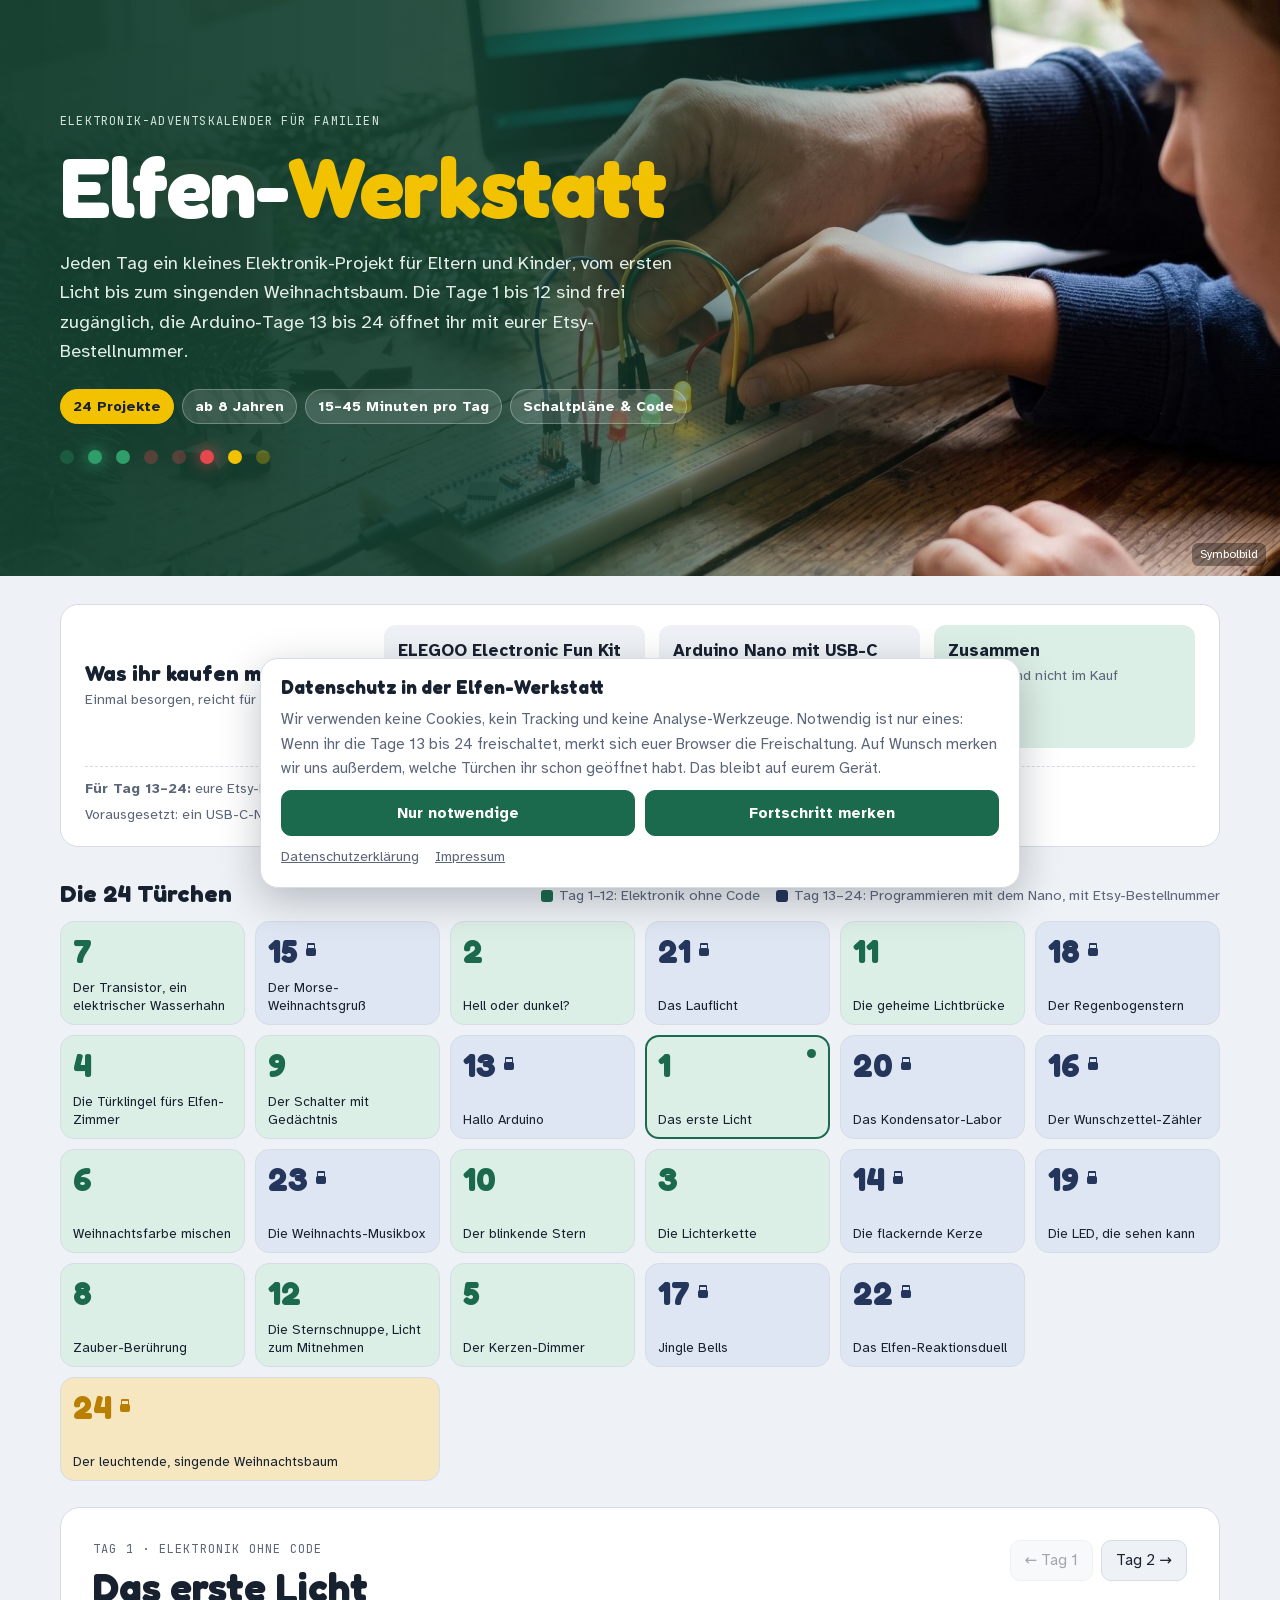
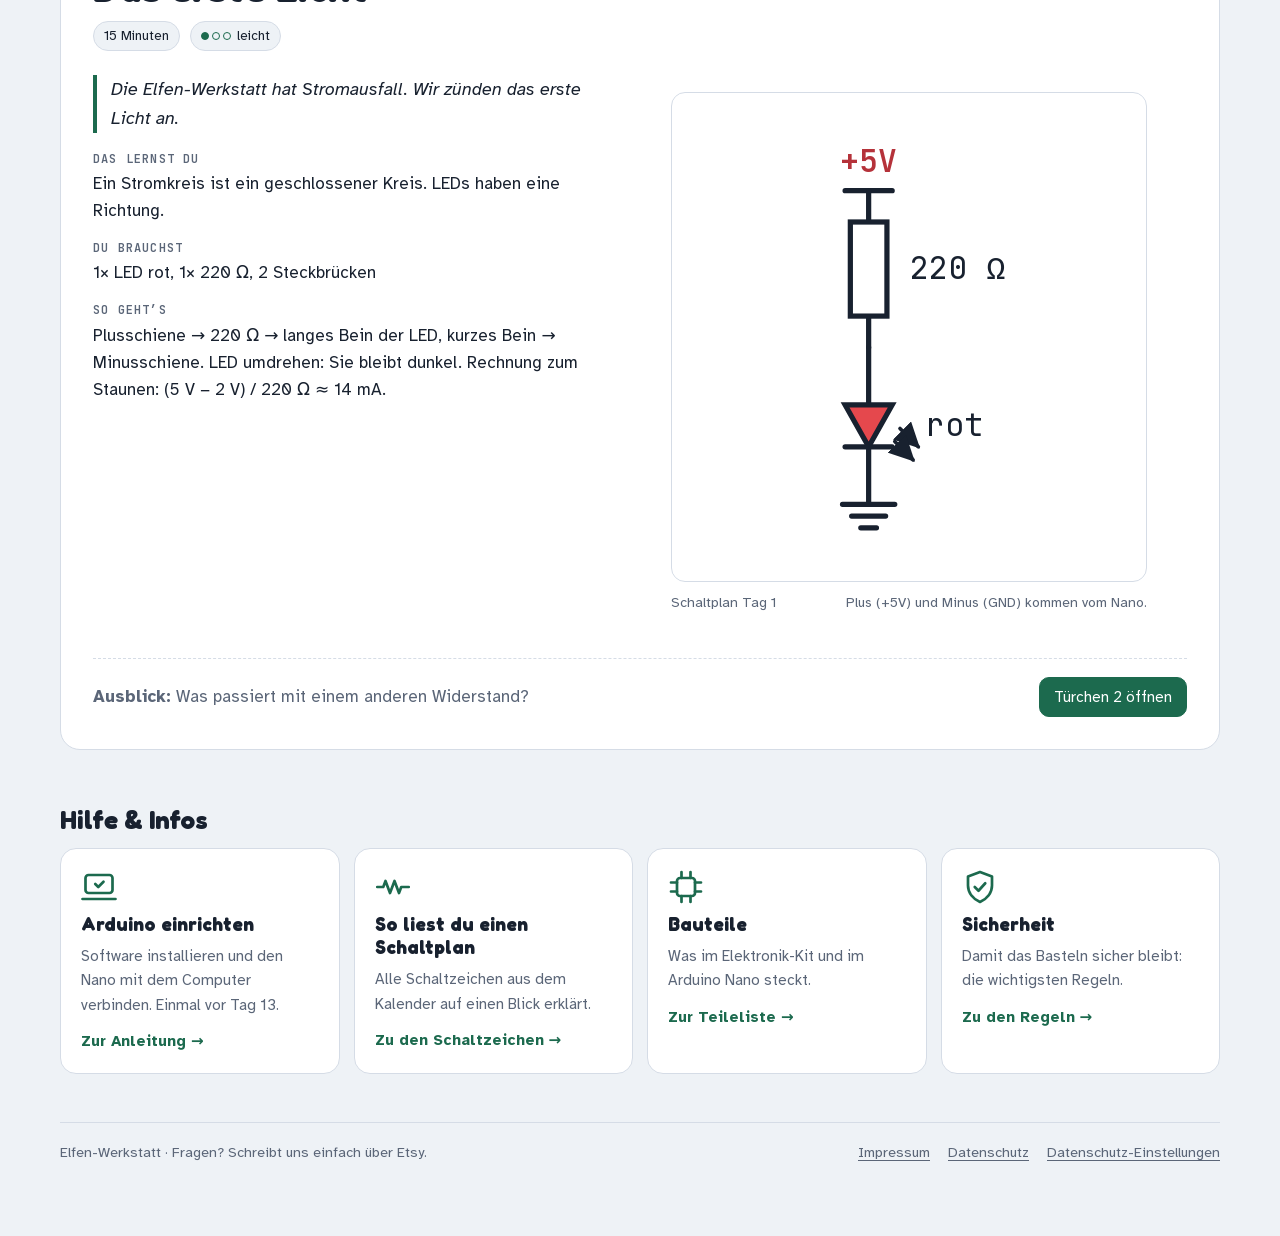
==== index.html @ 4485e8d1 "DSGVO: Impressum, Datenschutzerklärung, Einwilligungshinweis, lokale Schriften Schriften werden selb" ====
<!doctype html>
<html lang="de">
<head>
<meta charset="utf-8">
<meta name="viewport" content="width=device-width, initial-scale=1, viewport-fit=cover">
<meta name="description" content="Elektronik-Adventskalender für Familien: 24 Tagesprojekte mit Schaltplan, Anleitung und Arduino-Code. Tag 1–12 frei, Tag 13–24 mit Freischalt-Code.">
<meta property="og:title" content="Elfen-Werkstatt">
<meta property="og:url" content="https://elfen-werkstatt.vercel.app">
<meta property="og:image" content="https://elfen-werkstatt.vercel.app/hero.jpg">
<link rel="preload" as="image" href="hero.jpg" fetchpriority="high">
<link rel="icon" href="favicon.svg" type="image/svg+xml">
</head>
<body>
<title>Elfen-Werkstatt</title>
<style>
@font-face {
  font-family: 'Atkinson Hyperlegible';
  font-style: italic;
  font-weight: 400;
  font-display: swap;
  src: url(fonts/AtkinsonHyperlegible-400i-latin-ext.woff2) format('woff2');
  unicode-range: U+0100-02BA, U+02BD-02C5, U+02C7-02CC, U+02CE-02D7, U+02DD-02FF, U+0304, U+0308, U+0329, U+1D00-1DBF, U+1E00-1E9F, U+1EF2-1EFF, U+2020, U+20A0-20AB, U+20AD-20C4, U+2113, U+2C60-2C7F, U+A720-A7FF;
}
@font-face {
  font-family: 'Atkinson Hyperlegible';
  font-style: italic;
  font-weight: 400;
  font-display: swap;
  src: url(fonts/AtkinsonHyperlegible-400i-latin.woff2) format('woff2');
  unicode-range: U+0000-00FF, U+0131, U+0152-0153, U+02BB-02BC, U+02C6, U+02DA, U+02DC, U+0304, U+0308, U+0329, U+2000-206F, U+20AC, U+2122, U+2191, U+2193, U+2212, U+2215, U+FEFF, U+FFFD;
}
@font-face {
  font-family: 'Atkinson Hyperlegible';
  font-style: normal;
  font-weight: 400;
  font-display: swap;
  src: url(fonts/AtkinsonHyperlegible-400-latin-ext.woff2) format('woff2');
  unicode-range: U+0100-02BA, U+02BD-02C5, U+02C7-02CC, U+02CE-02D7, U+02DD-02FF, U+0304, U+0308, U+0329, U+1D00-1DBF, U+1E00-1E9F, U+1EF2-1EFF, U+2020, U+20A0-20AB, U+20AD-20C4, U+2113, U+2C60-2C7F, U+A720-A7FF;
}
@font-face {
  font-family: 'Atkinson Hyperlegible';
  font-style: normal;
  font-weight: 400;
  font-display: swap;
  src: url(fonts/AtkinsonHyperlegible-400-latin.woff2) format('woff2');
  unicode-range: U+0000-00FF, U+0131, U+0152-0153, U+02BB-02BC, U+02C6, U+02DA, U+02DC, U+0304, U+0308, U+0329, U+2000-206F, U+20AC, U+2122, U+2191, U+2193, U+2212, U+2215, U+FEFF, U+FFFD;
}
@font-face {
  font-family: 'Atkinson Hyperlegible';
  font-style: normal;
  font-weight: 700;
  font-display: swap;
  src: url(fonts/AtkinsonHyperlegible-700-latin-ext.woff2) format('woff2');
  unicode-range: U+0100-02BA, U+02BD-02C5, U+02C7-02CC, U+02CE-02D7, U+02DD-02FF, U+0304, U+0308, U+0329, U+1D00-1DBF, U+1E00-1E9F, U+1EF2-1EFF, U+2020, U+20A0-20AB, U+20AD-20C4, U+2113, U+2C60-2C7F, U+A720-A7FF;
}
@font-face {
  font-family: 'Atkinson Hyperlegible';
  font-style: normal;
  font-weight: 700;
  font-display: swap;
  src: url(fonts/AtkinsonHyperlegible-700-latin.woff2) format('woff2');
  unicode-range: U+0000-00FF, U+0131, U+0152-0153, U+02BB-02BC, U+02C6, U+02DA, U+02DC, U+0304, U+0308, U+0329, U+2000-206F, U+20AC, U+2122, U+2191, U+2193, U+2212, U+2215, U+FEFF, U+FFFD;
}
@font-face {
  font-family: 'Fredoka';
  font-style: normal;
  font-weight: 500;
  font-stretch: 100%;
  font-display: swap;
  src: url(fonts/Fredoka-500-latin-ext.woff2) format('woff2');
  unicode-range: U+0100-02BA, U+02BD-02C5, U+02C7-02CC, U+02CE-02D7, U+02DD-02FF, U+0304, U+0308, U+0329, U+1D00-1DBF, U+1E00-1E9F, U+1EF2-1EFF, U+2020, U+20A0-20AB, U+20AD-20C4, U+2113, U+2C60-2C7F, U+A720-A7FF;
}
@font-face {
  font-family: 'Fredoka';
  font-style: normal;
  font-weight: 500;
  font-stretch: 100%;
  font-display: swap;
  src: url(fonts/Fredoka-500-latin.woff2) format('woff2');
  unicode-range: U+0000-00FF, U+0131, U+0152-0153, U+02BB-02BC, U+02C6, U+02DA, U+02DC, U+0304, U+0308, U+0329, U+2000-206F, U+20AC, U+2122, U+2191, U+2193, U+2212, U+2215, U+FEFF, U+FFFD;
}
@font-face {
  font-family: 'Fredoka';
  font-style: normal;
  font-weight: 600;
  font-stretch: 100%;
  font-display: swap;
  src: url(fonts/Fredoka-600-latin-ext.woff2) format('woff2');
  unicode-range: U+0100-02BA, U+02BD-02C5, U+02C7-02CC, U+02CE-02D7, U+02DD-02FF, U+0304, U+0308, U+0329, U+1D00-1DBF, U+1E00-1E9F, U+1EF2-1EFF, U+2020, U+20A0-20AB, U+20AD-20C4, U+2113, U+2C60-2C7F, U+A720-A7FF;
}
@font-face {
  font-family: 'Fredoka';
  font-style: normal;
  font-weight: 600;
  font-stretch: 100%;
  font-display: swap;
  src: url(fonts/Fredoka-600-latin.woff2) format('woff2');
  unicode-range: U+0000-00FF, U+0131, U+0152-0153, U+02BB-02BC, U+02C6, U+02DA, U+02DC, U+0304, U+0308, U+0329, U+2000-206F, U+20AC, U+2122, U+2191, U+2193, U+2212, U+2215, U+FEFF, U+FFFD;
}
@font-face {
  font-family: 'Fredoka';
  font-style: normal;
  font-weight: 700;
  font-stretch: 100%;
  font-display: swap;
  src: url(fonts/Fredoka-700-latin-ext.woff2) format('woff2');
  unicode-range: U+0100-02BA, U+02BD-02C5, U+02C7-02CC, U+02CE-02D7, U+02DD-02FF, U+0304, U+0308, U+0329, U+1D00-1DBF, U+1E00-1E9F, U+1EF2-1EFF, U+2020, U+20A0-20AB, U+20AD-20C4, U+2113, U+2C60-2C7F, U+A720-A7FF;
}
@font-face {
  font-family: 'Fredoka';
  font-style: normal;
  font-weight: 700;
  font-stretch: 100%;
  font-display: swap;
  src: url(fonts/Fredoka-700-latin.woff2) format('woff2');
  unicode-range: U+0000-00FF, U+0131, U+0152-0153, U+02BB-02BC, U+02C6, U+02DA, U+02DC, U+0304, U+0308, U+0329, U+2000-206F, U+20AC, U+2122, U+2191, U+2193, U+2212, U+2215, U+FEFF, U+FFFD;
}
@font-face {
  font-family: 'JetBrains Mono';
  font-style: normal;
  font-weight: 400;
  font-display: swap;
  src: url(fonts/JetBrainsMono-400-latin-ext.woff2) format('woff2');
  unicode-range: U+0100-02BA, U+02BD-02C5, U+02C7-02CC, U+02CE-02D7, U+02DD-02FF, U+0304, U+0308, U+0329, U+1D00-1DBF, U+1E00-1E9F, U+1EF2-1EFF, U+2020, U+20A0-20AB, U+20AD-20C4, U+2113, U+2C60-2C7F, U+A720-A7FF;
}
@font-face {
  font-family: 'JetBrains Mono';
  font-style: normal;
  font-weight: 400;
  font-display: swap;
  src: url(fonts/JetBrainsMono-400-latin.woff2) format('woff2');
  unicode-range: U+0000-00FF, U+0131, U+0152-0153, U+02BB-02BC, U+02C6, U+02DA, U+02DC, U+0304, U+0308, U+0329, U+2000-206F, U+20AC, U+2122, U+2191, U+2193, U+2212, U+2215, U+FEFF, U+FFFD;
}
@font-face {
  font-family: 'JetBrains Mono';
  font-style: normal;
  font-weight: 600;
  font-display: swap;
  src: url(fonts/JetBrainsMono-600-latin-ext.woff2) format('woff2');
  unicode-range: U+0100-02BA, U+02BD-02C5, U+02C7-02CC, U+02CE-02D7, U+02DD-02FF, U+0304, U+0308, U+0329, U+1D00-1DBF, U+1E00-1E9F, U+1EF2-1EFF, U+2020, U+20A0-20AB, U+20AD-20C4, U+2113, U+2C60-2C7F, U+A720-A7FF;
}
@font-face {
  font-family: 'JetBrains Mono';
  font-style: normal;
  font-weight: 600;
  font-display: swap;
  src: url(fonts/JetBrainsMono-600-latin.woff2) format('woff2');
  unicode-range: U+0000-00FF, U+0131, U+0152-0153, U+02BB-02BC, U+02C6, U+02DA, U+02DC, U+0304, U+0308, U+0329, U+2000-206F, U+20AC, U+2122, U+2191, U+2193, U+2212, U+2215, U+FEFF, U+FFFD;
}

/* Layout: Ein Adventskalender als Werkbank. Oben 24 Türchen, darunter öffnet sich die Tageskarte mit Schaltplan. */
:root {
  --bg: #eef2f6;
  --surface: #ffffff;
  --ink: #18212f;
  --muted: #5b6678;
  --line: #d5dce6;
  --pine: #1c6a4e;
  --pine-soft: #dcefe6;
  --night: #24365c;
  --night-soft: #dfe6f3;
  --berry: #b5323a;
  --gold: #b97f00;
  --gold-soft: #f6e7c1;
  --sch-bg: #ffffff;
  --led-red: #e5484d;
  --led-green: #2f9e6a;
  --led-yellow: #f2c200;
  --led-blue: #3e63dd;
  --led-white: #f2f4f7;
  --code-bg: #17213a;
  --code-ink: #e8edf6;
  --code-comment: #8fa3c4;
  --code-try: #ffd66b;
  --f-display: "Fredoka", "Avenir Next Rounded", "Arial Rounded MT Bold", system-ui, sans-serif;
  --f-body: "Atkinson Hyperlegible", "Segoe UI", system-ui, sans-serif;
  --f-mono: "JetBrains Mono", ui-monospace, "SF Mono", Menlo, monospace;
}
@media (prefers-color-scheme: dark) {
  :root:not([data-theme="light"]) {
    --bg: #0c1320; --surface: #141f31; --ink: #e5eaf2; --muted: #95a2b7; --line: #263449;
    --pine: #56c495; --pine-soft: #17352b; --night: #9db4e8; --night-soft: #1a2741;
    --berry: #ff7a7f; --gold: #f2c14e; --gold-soft: #3a2f12; --sch-bg: #141f31;
    --led-white: #dfe5ee; --code-bg: #0a1018; --code-ink: #e8edf6; --code-comment: #8496b4; --code-try: #ffd66b; color-scheme: dark;
  }
}
:root[data-theme="dark"] {
  --bg: #0c1320; --surface: #141f31; --ink: #e5eaf2; --muted: #95a2b7; --line: #263449;
  --pine: #56c495; --pine-soft: #17352b; --night: #9db4e8; --night-soft: #1a2741;
  --berry: #ff7a7f; --gold: #f2c14e; --gold-soft: #3a2f12; --sch-bg: #141f31;
  --led-white: #dfe5ee; --code-bg: #0a1018; --code-ink: #e8edf6; --code-comment: #8496b4; --code-try: #ffd66b; color-scheme: dark;
}

* { box-sizing: border-box; }
[hidden] { display: none !important; }
html, body { margin: 0; }
body {
  background: var(--bg); color: var(--ink); font-family: var(--f-body); font-size: 1.0625rem; line-height: 1.6;
  padding-block: 0 72px; -webkit-font-smoothing: antialiased;
}
.wrap { max-width: calc(1160px + 2 * clamp(16px, 4vw, 44px)); margin-inline: auto; padding-inline: clamp(16px, 4vw, 44px); }
h1, h2, h3 { font-family: var(--f-display); margin: 0; text-wrap: balance; line-height: 1.1; }
p { margin: 0; }
a { color: var(--night); }
code, .mono { font-family: var(--f-mono); font-size: 0.9em; }
code { background: var(--bg); padding: 1px 5px; border-radius: 4px; }
:focus-visible { outline: 3px solid var(--gold); outline-offset: 3px; }
.eyebrow { font-family: var(--f-mono); font-size: 0.75rem; letter-spacing: 0.1em; text-transform: uppercase; color: var(--muted); }

/* Kopf: Foto über die volle Breite, Text links auf grünem Verlauf */
.hero { position: relative; min-height: clamp(460px, 64vh, 640px); display: flex; align-items: center; overflow: hidden; background: #143f30; color: #fff; }
.hero-img { position: absolute; inset: 0; width: 100%; height: 100%; object-fit: cover; object-position: 70% 50%; }
.hero::before { content: ""; position: absolute; inset: 0; z-index: 1;
  background: linear-gradient(90deg, rgba(20,63,48,0.97) 0%, rgba(20,63,48,0.9) 38%, rgba(20,63,48,0.35) 62%, rgba(20,63,48,0) 80%); }
.hero .wrap { position: relative; z-index: 2; width: 100%; padding-block: 56px; }
.hero-text { max-width: 720px; }
.hero .eyebrow { color: #cfe3da; }
.hero h1 { font-size: clamp(2.8rem, 7vw, 5.2rem); font-weight: 700; letter-spacing: -0.01em; margin-top: 10px; color: #fff; }
.hero h1 span { color: #f2c200; }
.lede { margin-top: 16px; color: #e3eee9; max-width: 52ch; font-size: 1.15rem; }
.hero-chips { display: flex; flex-wrap: wrap; gap: 8px; margin-top: 22px; }
.hero-chips span { font-size: 0.9rem; font-weight: 700; padding: 5px 12px; border-radius: 999px; background: rgba(255,255,255,0.14); border: 1px solid rgba(255,255,255,0.28); color: #fff; }
.hero-chips span.gold { background: #f2c200; border-color: #f2c200; color: #18212f; }
.chain { display: flex; gap: 14px; margin-top: 26px; align-items: center; }
.chain i { width: 14px; height: 14px; border-radius: 50%; background: var(--c); opacity: 0.3; box-shadow: 0 0 0 transparent; }
.chain i.on { opacity: 1; box-shadow: 0 0 16px var(--c); }
.hero-note { position: absolute; right: 14px; bottom: 10px; z-index: 2; font-size: 0.75rem; color: #fff; background: rgba(0,0,0,0.35); padding: 2px 8px; border-radius: 6px; }

/* Was ihr kaufen müsst: breite Box unter dem Hero */
.need { margin-block: 28px 34px; background: var(--surface); border: 1px solid var(--line); border-radius: 18px; padding: 20px 24px;
  display: grid; grid-template-columns: minmax(0, 1fr) minmax(0, 3fr); gap: 18px 28px; align-items: center; }
.need h2 { font-size: 1.35rem; }
.need h2 small { display: block; font-family: var(--f-body); font-size: 0.88rem; font-weight: 400; color: var(--muted); margin-top: 4px; }
.need ul { list-style: none; margin: 0; padding: 0; display: grid; grid-template-columns: repeat(3, minmax(0, 1fr)); gap: 14px; }
.need li { display: grid; gap: 2px; padding: 12px 14px; border-radius: 12px; background: var(--bg); }
.need li b { font-weight: 700; }
.need .price { font-family: var(--f-mono); white-space: nowrap; font-size: 1.05rem; color: var(--pine); font-weight: 600; }
.need li.sum { background: var(--pine-soft); }
.need small { color: var(--muted); font-size: 0.88rem; line-height: 1.45; }
.need .extra { grid-column: 1 / -1; display: flex; flex-wrap: wrap; gap: 6px 28px; padding-top: 12px; border-top: 1px dashed var(--line); }

/* Türchen */
.doors-head { display: flex; justify-content: space-between; align-items: baseline; flex-wrap: wrap; gap: 8px 20px; margin-block: 8px 14px; }
.doors-head h2 { font-size: 1.5rem; }
.key { display: flex; gap: 16px; flex-wrap: wrap; font-size: 0.9rem; color: var(--muted); }
.key span { display: inline-flex; align-items: center; gap: 6px; }
.key i { width: 12px; height: 12px; border-radius: 3px; background: var(--c); }
.doors { display: grid; grid-template-columns: repeat(6, minmax(0, 1fr)); gap: 10px; }
.door {
  position: relative; border: 1px solid var(--line); border-radius: 14px; padding: 12px 12px 10px; min-height: 104px;
  background: var(--tint); color: var(--ink); cursor: pointer; text-align: left; font: inherit;
  display: flex; flex-direction: column; justify-content: space-between; gap: 6px;
  transition: transform .15s ease, border-color .15s ease;
}
.door.p1 { --tint: var(--pine-soft); --accent: var(--pine); }
.door.p2 { --tint: var(--night-soft); --accent: var(--night); }
.door.fin { --tint: var(--gold-soft); --accent: var(--gold); grid-column: span 2; }
.door:hover { transform: translateY(-2px); border-color: var(--accent); }
.door .n { font-family: var(--f-display); font-weight: 700; font-size: 2.1rem; line-height: 1; color: var(--accent); }
.door .t { font-size: 0.84rem; line-height: 1.3; }
.door[aria-current="true"] { border: 2px solid var(--accent); padding: 11px 11px 9px; }
.door.seen::after {
  content: ""; position: absolute; top: 12px; right: 12px; width: 9px; height: 9px; border-radius: 50%; background: var(--accent);
}

/* Tageskarte */
.day { margin-top: 26px; background: var(--surface); border: 1px solid var(--line); border-radius: 20px; padding: clamp(18px, 3vw, 32px); scroll-margin-top: 16px; }
.day-head { display: flex; justify-content: space-between; align-items: flex-start; gap: 16px; flex-wrap: wrap; }
.day-head h2 { font-size: clamp(1.7rem, 4vw, 2.5rem); margin-top: 6px; }
.meta { display: flex; gap: 10px; flex-wrap: wrap; margin-top: 12px; }
.chip { font-size: 0.85rem; padding: 3px 10px; border-radius: 999px; border: 1px solid var(--line); background: var(--bg); display: inline-flex; align-items: center; gap: 6px; }
.dots { display: inline-flex; gap: 3px; }
.dots i { width: 8px; height: 8px; border-radius: 50%; border: 1.5px solid var(--accent); }
.dots i.f { background: var(--accent); }
.nav { display: flex; gap: 8px; }
.btn { font: inherit; font-size: 0.95rem; border: 1px solid var(--line); background: var(--bg); color: var(--ink); border-radius: 10px; padding: 7px 14px; cursor: pointer; }
.btn:hover:not(:disabled) { border-color: var(--accent); }
.btn:disabled { opacity: 0.4; cursor: default; }
.btn.go { background: var(--accent); color: var(--surface); border-color: var(--accent); }
.day-body { display: grid; grid-template-columns: minmax(0, 1fr) minmax(0, 1.1fr); gap: 32px; margin-top: 24px; align-items: start; }
.story { font-style: italic; font-size: 1.12rem; border-left: 4px solid var(--accent); padding-left: 14px; }
.blocks { display: grid; gap: 18px; margin-top: 20px; }
.block h3 { font-family: var(--f-mono); font-weight: 600; font-size: 0.75rem; letter-spacing: 0.1em; text-transform: uppercase; color: var(--muted); margin-bottom: 4px; }
.block p { max-width: 64ch; }
.block.bonus { background: var(--gold-soft); border-radius: 12px; padding: 12px 14px; }
.block.calc { background: var(--bg); border-radius: 12px; padding: 12px 14px; }
.figure { position: sticky; top: 16px; display: grid; gap: 10px; }
.sheet { border: 1px solid var(--line); border-radius: 14px; background: var(--sch-bg); padding: 14px; overflow-x: auto; }
.figure figcaption { font-size: 0.88rem; color: var(--muted); display: flex; justify-content: space-between; gap: 10px; flex-wrap: wrap; }
.tomorrow { margin-top: 26px; padding-top: 18px; border-top: 1px dashed var(--line); display: flex; justify-content: space-between; align-items: center; gap: 16px; flex-wrap: wrap; }
.tomorrow p { color: var(--muted); max-width: 60ch; }

/* Schaltplan */
.sch { display: block; width: 100%; height: auto; max-height: 460px; color: var(--ink); }
.sch .w { fill: none; stroke: currentColor; stroke-width: 2; stroke-linejoin: round; stroke-linecap: round; }
.sch .thin { stroke-width: 1.4; }
.sch .b { fill: var(--sch-bg); stroke: currentColor; stroke-width: 2; }
.sch .fill, .sch .j { fill: currentColor; }
.sch .o { fill: var(--sch-bg); stroke: currentColor; stroke-width: 1.6; }
.sch .box { fill: none; stroke: currentColor; stroke-width: 1.6; }
.sch .dash { stroke-dasharray: 5 4; stroke: var(--muted); }
.sch text { font-family: var(--f-mono); font-size: 12px; fill: currentColor; }
.sch .ref { font-weight: 600; }
.sch .small { font-size: 10.5px; fill: var(--muted); }
.sch .net { font-weight: 600; fill: var(--berry); }
.sch .pin { font-size: 11px; }
.sch .num { font-size: 9px; fill: var(--muted); }
.pins { width: 100%; border-collapse: collapse; font-size: 0.86rem; }
.pins th, .pins td { text-align: left; padding: 5px 8px; border-bottom: 1px solid var(--line); vertical-align: top; }
.pins th { font-family: var(--f-mono); font-size: 0.72rem; text-transform: uppercase; letter-spacing: 0.06em; color: var(--muted); font-weight: 600; }
.tablewrap { overflow-x: auto; }

/* Code */
.code { margin-top: 28px; display: grid; gap: 12px; }
.code-head { display: flex; justify-content: space-between; align-items: center; gap: 12px; flex-wrap: wrap; }
.code-head h3 { font-size: 1.35rem; }
.steps { display: flex; gap: 8px; flex-wrap: wrap; margin: 0; padding: 0; list-style: none; counter-reset: s; }
.steps li { counter-increment: s; font-size: 0.92rem; background: var(--bg); border: 1px solid var(--line); border-radius: 999px; padding: 4px 12px 4px 6px; display: inline-flex; align-items: center; gap: 8px; }
.steps li::before { content: counter(s); width: 22px; height: 22px; border-radius: 50%; background: var(--accent); color: var(--surface); display: inline-grid; place-items: center; font-weight: 700; font-size: 0.8rem; }
.copy { font: inherit; font-weight: 700; font-size: 1rem; border: 0; border-radius: 12px; padding: 10px 18px; cursor: pointer; background: var(--accent); color: var(--surface); }
.copy.done { background: var(--pine); }
.codebox { position: relative; background: var(--code-bg); color: var(--code-ink); border-radius: 14px; overflow: auto; max-height: 520px; }
.codebox pre { margin: 0; padding: 16px 18px; font-family: var(--f-mono); font-size: 0.86rem; line-height: 1.55; tab-size: 2; }
.codebox .file { position: sticky; top: 0; display: block; padding: 8px 18px; font-family: var(--f-mono); font-size: 0.75rem; color: var(--code-comment); background: var(--code-bg); border-bottom: 1px solid rgba(255,255,255,0.08); }
.codebox code { background: none; padding: 0; border-radius: 0; color: inherit; font-size: inherit; }
.codebox ::selection { background: rgba(255, 214, 107, 0.35); color: #ffffff; }
.codebox .c { color: var(--code-comment); }
.codebox .try { color: var(--code-try); font-weight: 600; }
.legend-try { font-size: 0.9rem; color: var(--muted); }
.legend-try b { color: var(--ink); background: var(--code-bg); color: var(--code-try); padding: 1px 6px; border-radius: 4px; font-family: var(--f-mono); font-weight: 600; }
.callout { margin-top: 20px; border: 2px dashed var(--accent); border-radius: 14px; padding: 14px 16px; display: flex; justify-content: space-between; align-items: center; gap: 12px; flex-wrap: wrap; }
.callout p { max-width: 60ch; }

/* Freischalten */
.door.locked .n::after {
  content: ""; display: inline-block; width: 10px; height: 8px; margin-left: 8px; vertical-align: middle;
  border-radius: 2px; background: var(--accent); position: relative; top: -3px;
  box-shadow: 0 -5px 0 -2px var(--tint), 0 -6px 0 -1px var(--accent);
}
.lock { display: grid; gap: 14px; max-width: 640px; }
.lock h2 { font-size: clamp(1.7rem, 4vw, 2.5rem); }
.lock form { display: flex; gap: 10px; flex-wrap: wrap; margin-top: 4px; }
.lock input {
  flex: 1 1 240px; min-width: 0; font-family: var(--f-mono); font-size: 1.25rem; letter-spacing: 0.08em; text-transform: uppercase;
  padding: 10px 14px; border-radius: 12px; border: 2px solid var(--line); background: var(--bg); color: var(--ink);
}
.lock input:focus { border-color: var(--accent); outline: none; }
.lock .msg { min-height: 1.4em; font-weight: 700; }
.lock .msg.err { color: var(--berry); }
.lock .msg.ok { color: var(--pine); }
.lock .hint { color: var(--muted); font-size: 0.95rem; }
.lock .card { background: var(--gold-soft); border-radius: 12px; padding: 12px 14px; font-size: 0.95rem; }
.unlocked-note { font-size: 0.88rem; color: var(--pine); font-weight: 700; }

/* Arduino einrichten */
.guide { background: var(--surface); border: 1px solid var(--line); border-radius: 20px; padding: clamp(18px, 3vw, 32px); }
.guide-body { display: grid; gap: 10px; max-width: 74ch; }
.guide-body h3 { font-size: 1.25rem; margin-top: 14px; }
.guide-body ol, .guide-body ul { margin: 0; padding-left: 22px; display: grid; gap: 6px; }
.guide-body ul ul { margin-top: 6px; }

/* Hilfe & Infos: Kacheln zu den Unterseiten */
.infos { display: grid; grid-template-columns: repeat(4, minmax(0, 1fr)); gap: 14px; margin-top: 14px; }
.info { display: grid; gap: 8px; align-content: start; padding: 20px; border-radius: 16px; background: var(--surface); border: 1px solid var(--line);
  color: var(--ink); text-decoration: none; transition: transform .15s ease, border-color .15s ease; }
.info:hover { transform: translateY(-2px); border-color: var(--pine); }
.info[aria-current="page"] { border: 2px solid var(--pine); padding: 19px; }
.info svg { width: 36px; height: 36px; color: var(--pine); fill: none; stroke: currentColor; stroke-width: 1.8; stroke-linecap: round; stroke-linejoin: round; }
.info .t { font-family: var(--f-display); font-weight: 700; font-size: 1.2rem; line-height: 1.2; }
.info .d { color: var(--muted); font-size: 0.95rem; }
.info .go { color: var(--pine); font-weight: 700; font-size: 0.95rem; margin-top: 4px; }
.sitefoot { margin-top: 48px; padding-top: 18px; border-top: 1px solid var(--line); font-size: 0.9rem; color: var(--muted); }

/* Unterseiten */
.topbar { background: #143f30; color: #fff; }
.topbar .wrap { display: flex; justify-content: space-between; align-items: center; gap: 12px; padding-block: 14px; }
.topbar .brand { color: #fff; text-decoration: none; font-family: var(--f-display); font-weight: 700; font-size: 1.3rem; }
.topbar .brand span { color: #f2c200; }
.topbar .back { color: #fff; text-decoration: none; font-weight: 700; font-size: 0.95rem; border: 1px solid rgba(255,255,255,0.4); border-radius: 999px; padding: 6px 14px; }
.topbar .back:hover { background: rgba(255,255,255,0.12); }
.pagehead { padding-block: 36px 20px; }
.pagehead h1 { font-size: clamp(2rem, 5vw, 3rem); margin-top: 6px; }
.pagehead p { color: var(--muted); max-width: 62ch; margin-top: 10px; font-size: 1.1rem; }
.page { background: var(--surface); border: 1px solid var(--line); border-radius: 20px; padding: clamp(18px, 3vw, 32px); }
.parts { display: grid; grid-template-columns: repeat(2, minmax(0, 1fr)); gap: 18px; }
.parts section { background: var(--surface); border: 1px solid var(--line); border-radius: 16px; padding: 16px 18px; }
.parts h2 { font-size: 1.25rem; margin-bottom: 8px; }
.parts table { width: 100%; border-collapse: collapse; font-size: 0.95rem; }
.parts td { padding: 6px 0; border-bottom: 1px solid var(--line); vertical-align: top; }
.parts tr:last-child td { border-bottom: 0; }
.parts td.n { text-align: right; white-space: nowrap; font-family: var(--f-mono); font-size: 0.88rem; padding-left: 12px; }
.parts small { color: var(--muted); }
.kaufen { display: grid; grid-template-columns: repeat(3, minmax(0, 1fr)); gap: 14px; margin-bottom: 22px; }
.kaufen div { background: var(--surface); border: 1px solid var(--line); border-radius: 16px; padding: 16px 18px; display: grid; gap: 4px; }
.kaufen div.sum { background: var(--pine-soft); border-color: var(--pine-soft); }
.kaufen b { font-weight: 700; }
.kaufen .price { font-family: var(--f-mono); color: var(--pine); font-weight: 600; font-size: 1.05rem; }
.kaufen small { color: var(--muted); }
.legend-big { display: grid; grid-template-columns: repeat(auto-fill, minmax(180px, 1fr)); gap: 12px; margin-top: 20px; }
.legend-big div { background: var(--surface); border: 1px solid var(--line); border-radius: 14px; padding: 14px; display: grid; gap: 6px; justify-items: center; text-align: center; }
.legend-big .sch { height: 54px; width: auto; max-width: 100%; }
.legend-big b { font-size: 1rem; }
.legend-big small { color: var(--muted); font-size: 0.86rem; line-height: 1.4; }
.rules { display: grid; gap: 12px; margin: 0; padding: 0; list-style: none; }
.rules li { display: grid; grid-template-columns: 36px minmax(0, 1fr); gap: 14px; align-items: start; background: var(--surface); border: 1px solid var(--line); border-radius: 14px; padding: 14px 16px; }
.rules li i { width: 36px; height: 36px; border-radius: 50%; background: var(--pine); color: var(--surface); display: grid; place-items: center; font-style: normal; font-weight: 700; font-family: var(--f-display); }
.rules b { display: block; margin-bottom: 2px; }
.more { margin-top: 40px; }
.more h2 { font-size: 1.3rem; }
h2.sub { font-size: 1.4rem; margin: 26px 0 12px; }
.parts td.n.wide { font-family: var(--f-body); font-size: 0.95rem; white-space: normal; }

/* Fußzeile und Rechtliches */
.sitefoot { display: flex; justify-content: space-between; flex-wrap: wrap; gap: 8px 20px; }
.sitefoot .legal { display: flex; flex-wrap: wrap; gap: 6px 18px; }
.sitefoot a, .linkbtn { color: var(--muted); text-decoration: underline; text-underline-offset: 3px; }
.linkbtn { background: none; border: 0; padding: 0; font: inherit; cursor: pointer; }
.sitefoot a:hover, .linkbtn:hover { color: var(--ink); }
.legal-text { display: grid; gap: 10px; max-width: 78ch; }
.legal-text h2 { font-size: 1.2rem; margin-top: 14px; }
.legal-text h2:first-child { margin-top: 0; }
.legal-text ul { margin: 0; padding-left: 22px; display: grid; gap: 6px; }
.legal-text .stand { color: var(--muted); font-size: 0.9rem; margin-top: 10px; }

/* Datenschutz-Hinweis mit Einwilligung */
.consent { position: fixed; left: 0; right: 0; bottom: 0; z-index: 50; padding: 0 12px calc(12px + env(safe-area-inset-bottom, 0px)); pointer-events: none; }
.consent-box { pointer-events: auto; max-width: 760px; margin-inline: auto; background: var(--surface); color: var(--ink); border: 1px solid var(--line);
  border-radius: 18px; padding: 18px 20px; box-shadow: 0 12px 40px rgba(12, 19, 32, 0.25); display: grid; gap: 10px; }
.consent-box h2 { font-size: 1.15rem; }
.consent-box p { font-size: 0.95rem; color: var(--muted); }
.consent-actions { display: flex; flex-wrap: wrap; gap: 10px; }
.consent-actions .btn { flex: 1 1 200px; font-weight: 700; padding: 10px 14px; background: var(--pine); color: var(--surface); border-color: var(--pine); }
.consent-box .links { font-size: 0.88rem; display: flex; gap: 16px; }
.consent-box .links a { color: var(--muted); }

/* Unterer Teil */
.section { margin-top: 56px; }
.section > h2 { font-size: 1.6rem; margin-bottom: 6px; }
.section > p { color: var(--muted); max-width: 64ch; margin-bottom: 16px; }
.legend { display: grid; grid-template-columns: repeat(auto-fill, minmax(150px, 1fr)); gap: 10px; }
.legend div { background: var(--surface); border: 1px solid var(--line); border-radius: 12px; padding: 10px 12px; display: grid; gap: 4px; justify-items: center; font-size: 0.88rem; }
.legend .sch { height: 46px; width: auto; max-width: 100%; }
.two { display: grid; grid-template-columns: minmax(0, 1.3fr) minmax(0, 1fr); gap: 28px; align-items: start; }
.panel { background: var(--surface); border: 1px solid var(--line); border-radius: 16px; padding: 16px 18px; }
.safety { margin: 0; padding-left: 20px; display: grid; gap: 8px; }
.foot { margin-top: 48px; font-size: 0.88rem; color: var(--muted); max-width: 72ch; }

@media (max-width: 960px) {
  .infos { grid-template-columns: repeat(2, minmax(0, 1fr)); }
  .parts, .kaufen { grid-template-columns: minmax(0, 1fr); }
  .day-body, .two { grid-template-columns: minmax(0, 1fr); }
  .need { grid-template-columns: minmax(0, 1fr); }
  .hero::before { background: linear-gradient(90deg, rgba(20,63,48,0.96) 0%, rgba(20,63,48,0.85) 55%, rgba(20,63,48,0.4) 100%); }
  .figure { position: static; order: -1; }
  .doors { grid-template-columns: repeat(4, minmax(0, 1fr)); }
}
@media (max-width: 640px) {
  .hero { flex-direction: column; align-items: stretch; min-height: 0; }
  .hero-img { position: static; height: 240px; object-position: 75% 55%; }
  .hero::before { display: none; }
  .hero .wrap { padding-block: 26px 30px; }
  .hero-note { top: 206px; bottom: auto; }
  .need ul { grid-template-columns: minmax(0, 1fr); }
}
@media (max-width: 520px) {
  .infos { grid-template-columns: minmax(0, 1fr); }
  .doors { grid-template-columns: repeat(3, minmax(0, 1fr)); }
  .door { min-height: 88px; }
  .door .n { font-size: 1.7rem; }
  .door.fin { grid-column: span 3; }
}
@media (prefers-reduced-motion: reduce) { * { transition: none !important; animation: none !important; scroll-behavior: auto !important; } }
</style>

<svg width="0" height="0" style="position:absolute" aria-hidden="true" focusable="false">
  <defs><marker id="ah" viewBox="0 0 10 10" refX="9" refY="5" markerWidth="7" markerHeight="7" orient="auto-start-reverse"><path d="M0,0L10,5L0,10z" fill="currentColor"/></marker></defs>
</svg>

<header class="hero">
  <img class="hero-img" src="hero.jpg" alt="Eltern- und Kinderhände bauen eine LED-Schaltung auf einem Steckbrett" fetchpriority="high" width="2000" height="1493">
  <div class="wrap">
    <div class="hero-text">
      <div class="eyebrow">Elektronik-Adventskalender für Familien</div>
      <h1>Elfen-<span>Werkstatt</span></h1>
      <p class="lede">Jeden Tag ein kleines Elektronik-Projekt für Eltern und Kinder, vom ersten Licht bis zum singenden Weihnachtsbaum. Die Tage 1 bis 12 sind frei zugänglich, die Arduino-Tage 13 bis 24 öffnet ihr mit eurer Etsy-Bestellnummer.</p>
      <div class="hero-chips"><span class="gold">24 Projekte</span><span>ab 8 Jahren</span><span>15–45 Minuten pro Tag</span><span>Schaltpläne &amp; Code</span></div>
      <div class="chain" id="chain" aria-hidden="true"></div>
    </div>
  </div>
  <span class="hero-note">Symbolbild</span>
</header>

<div class="wrap">
  <section class="need" aria-label="Was ihr kaufen müsst">
    <h2>Was ihr kaufen müsst<small>Einmal besorgen, reicht für alle 24 Tage.</small></h2>
    <ul>
      <li><b>ELEGOO Electronic Fun Kit</b><small>Amazon B01J79YG8G, über 200 Bauteile</small><span class="price">ca. 14 €</span></li>
      <li><b>Arduino Nano mit USB-C</b><small>kompatibel, mit vorgelöteten Stiftleisten</small><span class="price">8–12 €</span></li>
      <li class="sum"><b>Zusammen</b><small>Bauteile sind nicht im Kauf enthalten</small><span class="price">22–26 €</span></li>
    </ul>
    <div class="extra">
      <small><b>Für Tag 13–24:</b> eure Etsy-Bestellnummer. Damit schaltet ihr die Arduino-Tage frei.</small>
      <small>Vorausgesetzt: ein USB-C-Netzteil mit Kabel und ab Tag 13 ein Computer. <a href="einrichten.html">So richtet ihr den Arduino ein</a></small>
    </div>
  </section>

  <div class="doors-head">
    <h2>Die 24 Türchen</h2>
    <div class="key">
      <span><i style="--c:var(--pine)"></i>Tag 1–12: Elektronik ohne Code</span>
      <span><i style="--c:var(--night)"></i>Tag 13–24: Programmieren mit dem Nano, mit Etsy-Bestellnummer</span>
      <span class="unlocked-note" id="unlocked" hidden>Auf diesem Gerät freigeschaltet</span>
    </div>
  </div>
  <nav class="doors" id="doors" aria-label="Türchen"></nav>

  <article class="day" id="day" aria-live="polite"></article>

  <section class="section">
    <h2>Hilfe &amp; Infos</h2>
    <nav class="infos" aria-label="Hilfe und Infos">
      <a class="info" href="einrichten.html"><svg viewBox="0 0 24 24" aria-hidden="true"><rect x="3" y="4" width="18" height="12" rx="2"/><path d="M1 20h22M9.5 10l2 2 3.5-3.5"/></svg><span class="t">Arduino einrichten</span><span class="d">Software installieren und den Nano mit dem Computer verbinden. Einmal vor Tag 13.</span><span class="go">Zur Anleitung →</span></a>
      <a class="info" href="schaltplan-lesen.html"><svg viewBox="0 0 24 24" aria-hidden="true"><path d="M1.5 12h4l1.5-4 3 8 3-8 3 8 1.5-4h5"/></svg><span class="t">So liest du einen Schaltplan</span><span class="d">Alle Schaltzeichen aus dem Kalender auf einen Blick erklärt.</span><span class="go">Zu den Schaltzeichen →</span></a>
      <a class="info" href="bauteile.html"><svg viewBox="0 0 24 24" aria-hidden="true"><rect x="6" y="6" width="12" height="12" rx="2"/><path d="M9 2v4M15 2v4M9 18v4M15 18v4M2 9h4M2 15h4M18 9h4M18 15h4"/></svg><span class="t">Bauteile</span><span class="d">Was im Elektronik-Kit und im Arduino Nano steckt.</span><span class="go">Zur Teileliste →</span></a>
      <a class="info" href="sicherheit.html"><svg viewBox="0 0 24 24" aria-hidden="true"><path d="M12 2l8 3v6c0 5-3.5 9-8 11-4.5-2-8-6-8-11V5z"/><path d="M8.5 12l2.5 2.5 4.5-5"/></svg><span class="t">Sicherheit</span><span class="d">Damit das Basteln sicher bleibt: die wichtigsten Regeln.</span><span class="go">Zu den Regeln →</span></a>
    </nav>
  </section>

  <footer class="sitefoot"><span>Elfen-Werkstatt · Fragen? Schreibt uns einfach über Etsy.</span>
    <span class="legal"><a href="impressum.html">Impressum</a><a href="datenschutz.html">Datenschutz</a><button type="button" class="linkbtn" id="consent-open">Datenschutz-Einstellungen</button></span></footer>
</div>

<div class="consent" id="consent" hidden>
  <div class="consent-box" role="dialog" aria-modal="false" aria-labelledby="consent-title">
    <h2 id="consent-title">Datenschutz in der Elfen-Werkstatt</h2>
    <p>Wir verwenden keine Cookies, kein Tracking und keine Analyse-Werkzeuge. Notwendig ist nur eines: Wenn ihr die Tage 13 bis 24 freischaltet, merkt sich euer Browser die Freischaltung. Auf Wunsch merken wir uns außerdem, welche Türchen ihr schon geöffnet habt. Das bleibt auf eurem Gerät.</p>
    <div class="consent-actions">
      <button type="button" class="btn" data-consent="notwendig">Nur notwendige</button>
      <button type="button" class="btn" data-consent="fortschritt">Fortschritt merken</button>
    </div>
    <div class="links"><a href="datenschutz.html">Datenschutzerklärung</a><a href="impressum.html">Impressum</a></div>
  </div>
</div>

<script type="application/json" id="data">{"tage": [{"tag": 1, "titel": "Das erste Licht", "finale": false, "teil": 1, "story": "Die Elfen-Werkstatt hat Stromausfall. Wir zünden das erste Licht an.", "ziel": "Ein Stromkreis ist ein geschlossener Kreis. LEDs haben eine Richtung.", "teile": "1× LED rot, 1× 220 Ω, 2 Steckbrücken", "dauer": "15 min · ★", "aufbau": "Plusschiene → 220 Ω → langes Bein der LED, kurzes Bein → Minusschiene. LED umdrehen: Sie bleibt dunkel. Rechnung zum Staunen: (5 V − 2 V) / 220 Ω ≈ 14 mA.", "bruecke": "Was passiert mit einem anderen Widerstand?", "minuten": "15", "sterne": 1, "svg": "<svg class=\"sch\" viewBox=\"26 -2 99 176\" role=\"img\" aria-label=\"Schaltplan Tag 1: Das erste Licht\" xmlns=\"http://www.w3.org/2000/svg\"><polyline class=\"w\" points=\"51,30 69,30\"/><text class=\"net\" x=\"60\" y=\"23\" text-anchor=\"middle\">+5V<\/text><polyline class=\"w\" points=\"60,30 60.0,42.0\"/><polyline class=\"w\" points=\"60.0,78.0 60,90\"/><g transform=\"translate(60.0,60.0) rotate(90.0)\"><rect class=\"b\" x=\"-18\" y=\"-7\" width=\"36\" height=\"14\"/><\/g><text class=\"lbl\" x=\"76.0\" y=\"64.0\" text-anchor=\"start\">220 Ω<\/text><polyline class=\"w\" points=\"60,90 60.0,112.0\"/><polyline class=\"w\" points=\"60.0,128.0 60,150\"/><g transform=\"translate(60.0,120.0) rotate(90.0)\"><path class=\"b\" style=\"fill:var(--led-red)\" d=\"M-8,-9L-8,9L8,0Z\"/><path class=\"w\" d=\"M8,-9V9\"/><path class=\"w thin\" d=\"M1,-12L8,-19\" marker-end=\"url(#ah)\"/><path class=\"w thin\" d=\"M6,-10L13,-17\" marker-end=\"url(#ah)\"/><\/g><text class=\"lbl\" x=\"82.0\" y=\"124.0\" text-anchor=\"start\">rot<\/text><path class=\"w\" d=\"M50,150H70M53.5,154.5H66.5M57,159H63\"/><\/svg>"}, {"tag": 2, "titel": "Hell oder dunkel?", "finale": false, "teil": 1, "story": "Der Weihnachtsmann mag es gemütlich. Wie dimmt man ohne Schalter?", "ziel": "Ohmsches Gesetz: mehr Widerstand, weniger Strom", "teile": "4× LED gelb, je 1× 220 Ω, 1 kΩ, 10 kΩ, 100 kΩ", "dauer": "20 min · ★", "aufbau": "Vier LEDs nebeneinander, jede mit einem anderen Widerstand. Strom etwa 14 mA, 3 mA, 0,3 mA und 0,03 mA. Die 100-kΩ-LED ist fast unsichtbar, höchstens im abgedunkelten Raum zu erahnen. Kinder ordnen die Helligkeit den Widerständen zu, Farbringe lesen inklusive.", "bruecke": "Wie bekommt man viele Lichter an eine Leitung?", "minuten": "20", "sterne": 1, "svg": "<svg class=\"sch\" viewBox=\"6 -2 396 176\" role=\"img\" aria-label=\"Schaltplan Tag 2: Hell oder dunkel?\" xmlns=\"http://www.w3.org/2000/svg\"><polyline class=\"w\" points=\"30,30 330,30\"/><polyline class=\"w\" points=\"21,30 39,30\"/><text class=\"net\" x=\"30\" y=\"23\" text-anchor=\"middle\">+5V<\/text><circle class=\"j\" cx=\"150\" cy=\"30\" r=\"3.2\"/><circle class=\"j\" cx=\"240\" cy=\"30\" r=\"3.2\"/><polyline class=\"w\" points=\"60,150 330,150\"/><circle class=\"j\" cx=\"150\" cy=\"150\" r=\"3.2\"/><circle class=\"j\" cx=\"240\" cy=\"150\" r=\"3.2\"/><path class=\"w\" d=\"M320,150H340M323.5,154.5H336.5M327,159H333\"/><polyline class=\"w\" points=\"60,30 60.0,42.0\"/><polyline class=\"w\" points=\"60.0,78.0 60,90\"/><g transform=\"translate(60.0,60.0) rotate(90.0)\"><rect class=\"b\" x=\"-18\" y=\"-7\" width=\"36\" height=\"14\"/><\/g><text class=\"lbl\" x=\"76.0\" y=\"64.0\" text-anchor=\"start\">220 Ω<\/text><polyline class=\"w\" points=\"60,90 60.0,112.0\"/><polyline class=\"w\" points=\"60.0,128.0 60,150\"/><g transform=\"translate(60.0,120.0) rotate(90.0)\"><path class=\"b\" style=\"fill:var(--led-yellow)\" d=\"M-8,-9L-8,9L8,0Z\"/><path class=\"w\" d=\"M8,-9V9\"/><path class=\"w thin\" d=\"M1,-12L8,-19\" marker-end=\"url(#ah)\"/><path class=\"w thin\" d=\"M6,-10L13,-17\" marker-end=\"url(#ah)\"/><\/g><polyline class=\"w\" points=\"150,30 150.0,42.0\"/><polyline class=\"w\" points=\"150.0,78.0 150,90\"/><g transform=\"translate(150.0,60.0) rotate(90.0)\"><rect class=\"b\" x=\"-18\" y=\"-7\" width=\"36\" height=\"14\"/><\/g><text class=\"lbl\" x=\"166.0\" y=\"64.0\" text-anchor=\"start\">1 kΩ<\/text><polyline class=\"w\" points=\"150,90 150.0,112.0\"/><polyline class=\"w\" points=\"150.0,128.0 150,150\"/><g transform=\"translate(150.0,120.0) rotate(90.0)\"><path class=\"b\" style=\"fill:var(--led-yellow)\" d=\"M-8,-9L-8,9L8,0Z\"/><path class=\"w\" d=\"M8,-9V9\"/><path class=\"w thin\" d=\"M1,-12L8,-19\" marker-end=\"url(#ah)\"/><path class=\"w thin\" d=\"M6,-10L13,-17\" marker-end=\"url(#ah)\"/><\/g><polyline class=\"w\" points=\"240,30 240.0,42.0\"/><polyline class=\"w\" points=\"240.0,78.0 240,90\"/><g transform=\"translate(240.0,60.0) rotate(90.0)\"><rect class=\"b\" x=\"-18\" y=\"-7\" width=\"36\" height=\"14\"/><\/g><text class=\"lbl\" x=\"256.0\" y=\"64.0\" text-anchor=\"start\">10 kΩ<\/text><polyline class=\"w\" points=\"240,90 240.0,112.0\"/><polyline class=\"w\" points=\"240.0,128.0 240,150\"/><g transform=\"translate(240.0,120.0) rotate(90.0)\"><path class=\"b\" style=\"fill:var(--led-yellow)\" d=\"M-8,-9L-8,9L8,0Z\"/><path class=\"w\" d=\"M8,-9V9\"/><path class=\"w thin\" d=\"M1,-12L8,-19\" marker-end=\"url(#ah)\"/><path class=\"w thin\" d=\"M6,-10L13,-17\" marker-end=\"url(#ah)\"/><\/g><polyline class=\"w\" points=\"330,30 330.0,42.0\"/><polyline class=\"w\" points=\"330.0,78.0 330,90\"/><g transform=\"translate(330.0,60.0) rotate(90.0)\"><rect class=\"b\" x=\"-18\" y=\"-7\" width=\"36\" height=\"14\"/><\/g><text class=\"lbl\" x=\"346.0\" y=\"64.0\" text-anchor=\"start\">100 kΩ<\/text><polyline class=\"w\" points=\"330,90 330.0,112.0\"/><polyline class=\"w\" points=\"330.0,128.0 330,150\"/><g transform=\"translate(330.0,120.0) rotate(90.0)\"><path class=\"b\" style=\"fill:var(--led-yellow)\" d=\"M-8,-9L-8,9L8,0Z\"/><path class=\"w\" d=\"M8,-9V9\"/><path class=\"w thin\" d=\"M1,-12L8,-19\" marker-end=\"url(#ah)\"/><path class=\"w thin\" d=\"M6,-10L13,-17\" marker-end=\"url(#ah)\"/><\/g><\/svg>"}, {"tag": 3, "titel": "Die Lichterkette", "finale": false, "teil": 1, "story": "Der Baum braucht eine Lichterkette.", "ziel": "Reihen- und Parallelschaltung", "teile": "3× LED rot, 2× LED grün, 3× 220 Ω, 1× 100 Ω", "dauer": "25 min · ★★", "aufbau": "Erst 2 rote LEDs in Reihe mit 100 Ω: Sie leuchten (5 V − 2 × 2 V = 1 V für den Widerstand). Dann 3 in Reihe: Sie bleiben dunkel, weil 3 × 2 V plus Widerstand mehr als 5 V braucht. Dann parallel: 1 rote und 2 grüne LEDs, jede mit eigenem 220 Ω, alle hell. Für die Reihenschaltung nur rote LEDs nehmen, weil grüne LEDs je nach Sorte bis zu 3 V brauchen und zu zweit schon an 5 V scheitern können. Merksatz: „In Reihe teilen sich die Lichter die Spannung.“", "bruecke": "Jetzt wollen wir selbst bestimmen, wann es leuchtet.", "minuten": "25", "sterne": 2, "svg": "<svg class=\"sch\" viewBox=\"26 -15 639 259\" role=\"img\" aria-label=\"Schaltplan Tag 3: Die Lichterkette\" xmlns=\"http://www.w3.org/2000/svg\"><text class=\"ref\" x=\"40\" y=\"10\" text-anchor=\"start\">A · 2 in Reihe<\/text><polyline class=\"w\" points=\"51,40 69,40\"/><text class=\"net\" x=\"60\" y=\"33\" text-anchor=\"middle\">+5V<\/text><polyline class=\"w\" points=\"60,40 60.0,52.0\"/><polyline class=\"w\" points=\"60.0,88.0 60,100\"/><g transform=\"translate(60.0,70.0) rotate(90.0)\"><rect class=\"b\" x=\"-18\" y=\"-7\" width=\"36\" height=\"14\"/><\/g><text class=\"lbl\" x=\"76.0\" y=\"74.0\" text-anchor=\"start\">100 Ω<\/text><polyline class=\"w\" points=\"60,100 60.0,122.0\"/><polyline class=\"w\" points=\"60.0,138.0 60,160\"/><g transform=\"translate(60.0,130.0) rotate(90.0)\"><path class=\"b\" style=\"fill:var(--led-red)\" d=\"M-8,-9L-8,9L8,0Z\"/><path class=\"w\" d=\"M8,-9V9\"/><path class=\"w thin\" d=\"M1,-12L8,-19\" marker-end=\"url(#ah)\"/><path class=\"w thin\" d=\"M6,-10L13,-17\" marker-end=\"url(#ah)\"/><\/g><text class=\"lbl\" x=\"82.0\" y=\"134.0\" text-anchor=\"start\">rot<\/text><polyline class=\"w\" points=\"60,160 60.0,182.0\"/><polyline class=\"w\" points=\"60.0,198.0 60,220\"/><g transform=\"translate(60.0,190.0) rotate(90.0)\"><path class=\"b\" style=\"fill:var(--led-red)\" d=\"M-8,-9L-8,9L8,0Z\"/><path class=\"w\" d=\"M8,-9V9\"/><path class=\"w thin\" d=\"M1,-12L8,-19\" marker-end=\"url(#ah)\"/><path class=\"w thin\" d=\"M6,-10L13,-17\" marker-end=\"url(#ah)\"/><\/g><text class=\"lbl\" x=\"82.0\" y=\"194.0\" text-anchor=\"start\">rot<\/text><path class=\"w\" d=\"M50,220H70M53.5,224.5H66.5M57,229H63\"/><text class=\"ref\" x=\"170\" y=\"10\" text-anchor=\"start\">B · 3 in Reihe: bleibt dunkel<\/text><polyline class=\"w\" points=\"181,40 199,40\"/><text class=\"net\" x=\"190\" y=\"33\" text-anchor=\"middle\">+5V<\/text><polyline class=\"w\" points=\"190,40 190.0,62.0\"/><polyline class=\"w\" points=\"190.0,78.0 190,100\"/><g transform=\"translate(190.0,70.0) rotate(90.0)\"><path class=\"b\" style=\"fill:var(--led-red)\" d=\"M-8,-9L-8,9L8,0Z\"/><path class=\"w\" d=\"M8,-9V9\"/><path class=\"w thin\" d=\"M1,-12L8,-19\" marker-end=\"url(#ah)\"/><path class=\"w thin\" d=\"M6,-10L13,-17\" marker-end=\"url(#ah)\"/><\/g><text class=\"lbl\" x=\"212.0\" y=\"74.0\" text-anchor=\"start\">rot<\/text><polyline class=\"w\" points=\"190,100 190.0,122.0\"/><polyline class=\"w\" points=\"190.0,138.0 190,160\"/><g transform=\"translate(190.0,130.0) rotate(90.0)\"><path class=\"b\" style=\"fill:var(--led-red)\" d=\"M-8,-9L-8,9L8,0Z\"/><path class=\"w\" d=\"M8,-9V9\"/><path class=\"w thin\" d=\"M1,-12L8,-19\" marker-end=\"url(#ah)\"/><path class=\"w thin\" d=\"M6,-10L13,-17\" marker-end=\"url(#ah)\"/><\/g><text class=\"lbl\" x=\"212.0\" y=\"134.0\" text-anchor=\"start\">rot<\/text><polyline class=\"w\" points=\"190,160 190.0,182.0\"/><polyline class=\"w\" points=\"190.0,198.0 190,220\"/><g transform=\"translate(190.0,190.0) rotate(90.0)\"><path class=\"b\" style=\"fill:var(--led-red)\" d=\"M-8,-9L-8,9L8,0Z\"/><path class=\"w\" d=\"M8,-9V9\"/><path class=\"w thin\" d=\"M1,-12L8,-19\" marker-end=\"url(#ah)\"/><path class=\"w thin\" d=\"M6,-10L13,-17\" marker-end=\"url(#ah)\"/><\/g><text class=\"lbl\" x=\"212.0\" y=\"194.0\" text-anchor=\"start\">rot<\/text><path class=\"w\" d=\"M180,220H200M183.5,224.5H196.5M187,229H193\"/><text class=\"ref\" x=\"400\" y=\"10\" text-anchor=\"start\">C · parallel<\/text><polyline class=\"w\" points=\"410,40 600,40\"/><polyline class=\"w\" points=\"401,40 419,40\"/><text class=\"net\" x=\"410\" y=\"33\" text-anchor=\"middle\">+5V<\/text><circle class=\"j\" cx=\"520\" cy=\"40\" r=\"3.2\"/><polyline class=\"w\" points=\"440,160 600,160\"/><circle class=\"j\" cx=\"520\" cy=\"160\" r=\"3.2\"/><path class=\"w\" d=\"M590,160H610M593.5,164.5H606.5M597,169H603\"/><polyline class=\"w\" points=\"440,40 440.0,52.0\"/><polyline class=\"w\" points=\"440.0,88.0 440,100\"/><g transform=\"translate(440.0,70.0) rotate(90.0)\"><rect class=\"b\" x=\"-18\" y=\"-7\" width=\"36\" height=\"14\"/><\/g><text class=\"lbl\" x=\"456.0\" y=\"74.0\" text-anchor=\"start\">220 Ω<\/text><polyline class=\"w\" points=\"440,100 440.0,122.0\"/><polyline class=\"w\" points=\"440.0,138.0 440,160\"/><g transform=\"translate(440.0,130.0) rotate(90.0)\"><path class=\"b\" style=\"fill:var(--led-red)\" d=\"M-8,-9L-8,9L8,0Z\"/><path class=\"w\" d=\"M8,-9V9\"/><path class=\"w thin\" d=\"M1,-12L8,-19\" marker-end=\"url(#ah)\"/><path class=\"w thin\" d=\"M6,-10L13,-17\" marker-end=\"url(#ah)\"/><\/g><polyline class=\"w\" points=\"520,40 520.0,52.0\"/><polyline class=\"w\" points=\"520.0,88.0 520,100\"/><g transform=\"translate(520.0,70.0) rotate(90.0)\"><rect class=\"b\" x=\"-18\" y=\"-7\" width=\"36\" height=\"14\"/><\/g><text class=\"lbl\" x=\"536.0\" y=\"74.0\" text-anchor=\"start\">220 Ω<\/text><polyline class=\"w\" points=\"520,100 520.0,122.0\"/><polyline class=\"w\" points=\"520.0,138.0 520,160\"/><g transform=\"translate(520.0,130.0) rotate(90.0)\"><path class=\"b\" style=\"fill:var(--led-green)\" d=\"M-8,-9L-8,9L8,0Z\"/><path class=\"w\" d=\"M8,-9V9\"/><path class=\"w thin\" d=\"M1,-12L8,-19\" marker-end=\"url(#ah)\"/><path class=\"w thin\" d=\"M6,-10L13,-17\" marker-end=\"url(#ah)\"/><\/g><polyline class=\"w\" points=\"600,40 600.0,52.0\"/><polyline class=\"w\" points=\"600.0,88.0 600,100\"/><g transform=\"translate(600.0,70.0) rotate(90.0)\"><rect class=\"b\" x=\"-18\" y=\"-7\" width=\"36\" height=\"14\"/><\/g><text class=\"lbl\" x=\"616.0\" y=\"74.0\" text-anchor=\"start\">220 Ω<\/text><polyline class=\"w\" points=\"600,100 600.0,122.0\"/><polyline class=\"w\" points=\"600.0,138.0 600,160\"/><g transform=\"translate(600.0,130.0) rotate(90.0)\"><path class=\"b\" style=\"fill:var(--led-green)\" d=\"M-8,-9L-8,9L8,0Z\"/><path class=\"w\" d=\"M8,-9V9\"/><path class=\"w thin\" d=\"M1,-12L8,-19\" marker-end=\"url(#ah)\"/><path class=\"w thin\" d=\"M6,-10L13,-17\" marker-end=\"url(#ah)\"/><\/g><\/svg>"}, {"tag": 4, "titel": "Die Türklingel fürs Elfen-Zimmer", "finale": false, "teil": 1, "story": "Wer klopft da? Wir bauen eine Klingel mit Licht.", "ziel": "Ein Taster schließt den Stromkreis. Ein aktiver Summer macht selbst den Ton.", "teile": "1× Taster, 1× aktiver Summer, 1× LED blau, 1× 220 Ω", "dauer": "15 min · ★", "aufbau": "Der Taster hat 4 Beine und steckt über der Mittelrinne. Je zwei gegenüberliegende Beine sind immer verbunden, geschaltet wird quer dazu. Plus → Taster → Abzweig: Summer (Plus-Markierung beachten) gegen Minus, parallel dazu LED mit 220 Ω gegen Minus. Drücken: Licht und Ton.", "bruecke": "Ein Taster kennt nur an und aus. Geht es auch stufenlos?", "minuten": "15", "sterne": 1, "svg": "<svg class=\"sch\" viewBox=\"-40 -2 285 236\" role=\"img\" aria-label=\"Schaltplan Tag 4: Die Türklingel fürs Elfen-Zimmer\" xmlns=\"http://www.w3.org/2000/svg\"><polyline class=\"w\" points=\"71,30 89,30\"/><text class=\"net\" x=\"80\" y=\"23\" text-anchor=\"middle\">+5V<\/text><polyline class=\"w\" points=\"80,30 80.0,46.0\"/><polyline class=\"w\" points=\"80.0,74.0 80,90\"/><g transform=\"translate(80.0,60.0) rotate(90.0)\"><circle class=\"o\" cx=\"-12\" cy=\"0\" r=\"2.6\"/><circle class=\"o\" cx=\"12\" cy=\"0\" r=\"2.6\"/><path class=\"w\" d=\"M-14,-8H14M0,-8V-17M-6,-17H6\"/><\/g><text class=\"lbl\" x=\"102.0\" y=\"64.0\" text-anchor=\"start\">Taster<\/text><circle class=\"j\" cx=\"80\" cy=\"90\" r=\"3.2\"/><polyline class=\"w\" points=\"80,90 180,90\"/><polyline class=\"w\" points=\"80,90 80.0,108.0\"/><polyline class=\"w\" points=\"80.0,132.0 80,150\"/><g transform=\"translate(80.0,120.0) rotate(90.0)\"><rect class=\"b\" x=\"-12\" y=\"-10\" width=\"24\" height=\"20\" rx=\"3\"/><path class=\"w thin\" d=\"M-5,-5V5M-1,-7V7M3,-5V5M7,-3V3\"/><path class=\"w thin\" d=\"M-22,-13h6M-19,-16v6\"/><\/g><text class=\"lbl\" x=\"58.0\" y=\"124.0\" text-anchor=\"end\">Summer aktiv<\/text><path class=\"w\" d=\"M70,150H90M73.5,154.5H86.5M77,159H83\"/><polyline class=\"w\" points=\"180,90 180.0,102.0\"/><polyline class=\"w\" points=\"180.0,138.0 180,150\"/><g transform=\"translate(180.0,120.0) rotate(90.0)\"><rect class=\"b\" x=\"-18\" y=\"-7\" width=\"36\" height=\"14\"/><\/g><text class=\"lbl\" x=\"196.0\" y=\"124.0\" text-anchor=\"start\">220 Ω<\/text><polyline class=\"w\" points=\"180,150 180.0,172.0\"/><polyline class=\"w\" points=\"180.0,188.0 180,210\"/><g transform=\"translate(180.0,180.0) rotate(90.0)\"><path class=\"b\" style=\"fill:var(--led-blue)\" d=\"M-8,-9L-8,9L8,0Z\"/><path class=\"w\" d=\"M8,-9V9\"/><path class=\"w thin\" d=\"M1,-12L8,-19\" marker-end=\"url(#ah)\"/><path class=\"w thin\" d=\"M6,-10L13,-17\" marker-end=\"url(#ah)\"/><\/g><text class=\"lbl\" x=\"202.0\" y=\"184.0\" text-anchor=\"start\">blau<\/text><path class=\"w\" d=\"M170,210H190M173.5,214.5H186.5M177,219H183\"/><\/svg>"}, {"tag": 5, "titel": "Der Kerzen-Dimmer", "finale": false, "teil": 1, "story": "Abends soll das Licht langsam leiser werden.", "ziel": "Ein Potentiometer ist ein verstellbarer Widerstand.", "teile": "1× Präzisions-Poti (Mehrgang-Trimmer, Aufdruck „103“ = 10 kΩ, bitte am eigenen Bauteil prüfen), 1× LED gelb, 1× 220 Ω", "dauer": "15 min · ★", "aufbau": "Plus → äußerer Poti-Anschluss, Mittelanschluss → 220 Ω (Schutz, falls das Poti auf 0 steht) → LED → Minus. Mit Fingernagel oder kleinem Schraubendreher drehen: Die LED dimmt. Der Trimmer braucht viele Umdrehungen von ganz hell bis ganz dunkel. Am Poti ist zu sehen, dass es nur ein Widerstand ist, „den man drehen kann“.", "bruecke": "Und wenn man Farben dimmt?", "minuten": "15", "sterne": 1, "svg": "<svg class=\"sch\" viewBox=\"26 -2 161 236\" role=\"img\" aria-label=\"Schaltplan Tag 5: Der Kerzen-Dimmer\" xmlns=\"http://www.w3.org/2000/svg\"><polyline class=\"w\" points=\"51,30 69,30\"/><text class=\"net\" x=\"60\" y=\"23\" text-anchor=\"middle\">+5V<\/text><polyline class=\"w\" points=\"60,30 60.0,42.0\"/><polyline class=\"w\" points=\"60.0,78.0 60,90\"/><g transform=\"translate(60.0,60.0) rotate(90.0)\"><rect class=\"b\" x=\"-18\" y=\"-7\" width=\"36\" height=\"14\"/><path class=\"w\" d=\"M-14,12L13,-11\" marker-end=\"url(#ah)\"/><\/g><text class=\"lbl\" x=\"82.0\" y=\"64.0\" text-anchor=\"start\">Trimmer 10 kΩ<\/text><polyline class=\"w\" points=\"60,90 60.0,102.0\"/><polyline class=\"w\" points=\"60.0,138.0 60,150\"/><g transform=\"translate(60.0,120.0) rotate(90.0)\"><rect class=\"b\" x=\"-18\" y=\"-7\" width=\"36\" height=\"14\"/><\/g><text class=\"lbl\" x=\"76.0\" y=\"124.0\" text-anchor=\"start\">220 Ω<\/text><polyline class=\"w\" points=\"60,150 60.0,172.0\"/><polyline class=\"w\" points=\"60.0,188.0 60,210\"/><g transform=\"translate(60.0,180.0) rotate(90.0)\"><path class=\"b\" style=\"fill:var(--led-yellow)\" d=\"M-8,-9L-8,9L8,0Z\"/><path class=\"w\" d=\"M8,-9V9\"/><path class=\"w thin\" d=\"M1,-12L8,-19\" marker-end=\"url(#ah)\"/><path class=\"w thin\" d=\"M6,-10L13,-17\" marker-end=\"url(#ah)\"/><\/g><text class=\"lbl\" x=\"82.0\" y=\"184.0\" text-anchor=\"start\">gelb<\/text><path class=\"w\" d=\"M50,210H70M53.5,214.5H66.5M57,219H63\"/><\/svg>"}, {"tag": 6, "titel": "Weihnachtsfarbe mischen", "finale": false, "teil": 1, "story": "Jede Familie bekommt ihre eigene Sternfarbe.", "ziel": "Additive Farbmischung, RGB", "teile": "1× RGB-LED, 3× Taster, 3× 220 Ω", "dauer": "20 min · ★★", "aufbau": "Das lange Bein der RGB-LED ist der gemeinsame Minuspol (gemeinsame Kathode) und kommt an Minus. Jeder Farbanschluss bekommt 220 Ω und einen eigenen Taster gegen Plus. Rot und Grün zusammen ergeben Gelb, alle drei ergeben Weiß. Aufgabe: Mischt Türkis und Pink.", "bruecke": "Wie schaltet man mit einem winzigen Strom etwas Großes?", "minuten": "20", "sterne": 2, "svg": "<svg class=\"sch\" viewBox=\"6 -2 404 266\" role=\"img\" aria-label=\"Schaltplan Tag 6: Weihnachtsfarbe mischen\" xmlns=\"http://www.w3.org/2000/svg\"><polyline class=\"w\" points=\"30,30 240,30\"/><polyline class=\"w\" points=\"21,30 39,30\"/><text class=\"net\" x=\"30\" y=\"23\" text-anchor=\"middle\">+5V<\/text><circle class=\"j\" cx=\"150\" cy=\"30\" r=\"3.2\"/><polyline class=\"w\" points=\"60,30 60.0,46.0\"/><polyline class=\"w\" points=\"60.0,74.0 60,90\"/><g transform=\"translate(60.0,60.0) rotate(90.0)\"><circle class=\"o\" cx=\"-12\" cy=\"0\" r=\"2.6\"/><circle class=\"o\" cx=\"12\" cy=\"0\" r=\"2.6\"/><path class=\"w\" d=\"M-14,-8H14M0,-8V-17M-6,-17H6\"/><\/g><text class=\"lbl\" x=\"82.0\" y=\"64.0\" text-anchor=\"start\">Taster R<\/text><polyline class=\"w\" points=\"60,90 60.0,102.0\"/><polyline class=\"w\" points=\"60.0,138.0 60,150\"/><g transform=\"translate(60.0,120.0) rotate(90.0)\"><rect class=\"b\" x=\"-18\" y=\"-7\" width=\"36\" height=\"14\"/><\/g><text class=\"lbl\" x=\"76.0\" y=\"124.0\" text-anchor=\"start\">220 Ω<\/text><polyline class=\"w\" points=\"60,150 60.0,172.0\"/><polyline class=\"w\" points=\"60.0,188.0 60,210\"/><g transform=\"translate(60.0,180.0) rotate(90.0)\"><path class=\"b\" style=\"fill:var(--led-red)\" d=\"M-8,-9L-8,9L8,0Z\"/><path class=\"w\" d=\"M8,-9V9\"/><path class=\"w thin\" d=\"M1,-12L8,-19\" marker-end=\"url(#ah)\"/><path class=\"w thin\" d=\"M6,-10L13,-17\" marker-end=\"url(#ah)\"/><\/g><polyline class=\"w\" points=\"150,30 150.0,46.0\"/><polyline class=\"w\" points=\"150.0,74.0 150,90\"/><g transform=\"translate(150.0,60.0) rotate(90.0)\"><circle class=\"o\" cx=\"-12\" cy=\"0\" r=\"2.6\"/><circle class=\"o\" cx=\"12\" cy=\"0\" r=\"2.6\"/><path class=\"w\" d=\"M-14,-8H14M0,-8V-17M-6,-17H6\"/><\/g><text class=\"lbl\" x=\"172.0\" y=\"64.0\" text-anchor=\"start\">Taster G<\/text><polyline class=\"w\" points=\"150,90 150.0,102.0\"/><polyline class=\"w\" points=\"150.0,138.0 150,150\"/><g transform=\"translate(150.0,120.0) rotate(90.0)\"><rect class=\"b\" x=\"-18\" y=\"-7\" width=\"36\" height=\"14\"/><\/g><text class=\"lbl\" x=\"166.0\" y=\"124.0\" text-anchor=\"start\">220 Ω<\/text><polyline class=\"w\" points=\"150,150 150.0,172.0\"/><polyline class=\"w\" points=\"150.0,188.0 150,210\"/><g transform=\"translate(150.0,180.0) rotate(90.0)\"><path class=\"b\" style=\"fill:var(--led-green)\" d=\"M-8,-9L-8,9L8,0Z\"/><path class=\"w\" d=\"M8,-9V9\"/><path class=\"w thin\" d=\"M1,-12L8,-19\" marker-end=\"url(#ah)\"/><path class=\"w thin\" d=\"M6,-10L13,-17\" marker-end=\"url(#ah)\"/><\/g><polyline class=\"w\" points=\"240,30 240.0,46.0\"/><polyline class=\"w\" points=\"240.0,74.0 240,90\"/><g transform=\"translate(240.0,60.0) rotate(90.0)\"><circle class=\"o\" cx=\"-12\" cy=\"0\" r=\"2.6\"/><circle class=\"o\" cx=\"12\" cy=\"0\" r=\"2.6\"/><path class=\"w\" d=\"M-14,-8H14M0,-8V-17M-6,-17H6\"/><\/g><text class=\"lbl\" x=\"262.0\" y=\"64.0\" text-anchor=\"start\">Taster B<\/text><polyline class=\"w\" points=\"240,90 240.0,102.0\"/><polyline class=\"w\" points=\"240.0,138.0 240,150\"/><g transform=\"translate(240.0,120.0) rotate(90.0)\"><rect class=\"b\" x=\"-18\" y=\"-7\" width=\"36\" height=\"14\"/><\/g><text class=\"lbl\" x=\"256.0\" y=\"124.0\" text-anchor=\"start\">220 Ω<\/text><polyline class=\"w\" points=\"240,150 240.0,172.0\"/><polyline class=\"w\" points=\"240.0,188.0 240,210\"/><g transform=\"translate(240.0,180.0) rotate(90.0)\"><path class=\"b\" style=\"fill:var(--led-blue)\" d=\"M-8,-9L-8,9L8,0Z\"/><path class=\"w\" d=\"M8,-9V9\"/><path class=\"w thin\" d=\"M1,-12L8,-19\" marker-end=\"url(#ah)\"/><path class=\"w thin\" d=\"M6,-10L13,-17\" marker-end=\"url(#ah)\"/><\/g><polyline class=\"w\" points=\"60,210 240,210\"/><circle class=\"j\" cx=\"150\" cy=\"210\" r=\"3.2\"/><polyline class=\"w\" points=\"150,210 150,240\"/><path class=\"w\" d=\"M140,240H160M143.5,244.5H156.5M147,249H153\"/><rect class=\"box dash\" x=\"36\" y=\"140\" width=\"230\" height=\"84\" rx=\"4\"/><text class=\"small\" x=\"276\" y=\"178.0\" text-anchor=\"start\">RGB-LED<\/text><text class=\"small\" x=\"276\" y=\"193.0\" text-anchor=\"start\">gemeinsamer Minus<\/text><\/svg>"}, {"tag": 7, "titel": "Der Transistor, ein elektrischer Wasserhahn", "finale": false, "teil": 1, "story": "Der Elfen-Lehrling ist zu schwach für den großen Schalter. Er bekommt einen Helfer.", "ziel": "Ein kleiner Basisstrom steuert einen großen Kollektorstrom (Verstärkung).", "teile": "1× PN2222, 1× Taster, 1× 1 kΩ, 1× 100 kΩ, 1× LED rot, 1× 220 Ω", "dauer": "20 min · ★★", "aufbau": "LED mit 220 Ω von Plus an den Kollektor, Emitter an Minus. Basis über 1 kΩ und Taster an Plus. Drücken: LED an. Dann 1 kΩ gegen 100 kΩ tauschen: Die LED leuchtet immer noch. 0,04 mA steuern etwa 6 mA, der Transistor verstärkt rund 150-fach. Die Beinbelegung (E, B, C, flache Seite vorne) steht auf einer Grafik.", "bruecke": "Wenn schon so wenig Strom reicht, reicht dann ein Finger?", "minuten": "20", "sterne": 2, "svg": "<svg class=\"sch\" viewBox=\"-51 0 322 260\" role=\"img\" aria-label=\"Schaltplan Tag 7: Der Transistor, ein elektrischer Wasserhahn\" xmlns=\"http://www.w3.org/2000/svg\"><circle class=\"b\" cx=\"172\" cy=\"186\" r=\"17\"/><path class=\"w\" d=\"M138,186H165M165,175V197M165,181L180,172V152M180,200V220\"/><path class=\"w\" d=\"M165,191L180,200\" marker-end=\"url(#ah)\"/><text class=\"ref\" x=\"194\" y=\"168\" text-anchor=\"start\">T1 PN2222<\/text><polyline class=\"w\" points=\"171,32 189,32\"/><text class=\"net\" x=\"180\" y=\"25\" text-anchor=\"middle\">+5V<\/text><polyline class=\"w\" points=\"180,32 180.0,44.0\"/><polyline class=\"w\" points=\"180.0,80.0 180,92\"/><g transform=\"translate(180.0,62.0) rotate(90.0)\"><rect class=\"b\" x=\"-18\" y=\"-7\" width=\"36\" height=\"14\"/><\/g><text class=\"lbl\" x=\"196.0\" y=\"66.0\" text-anchor=\"start\">220 Ω<\/text><polyline class=\"w\" points=\"180,92 180.0,114.0\"/><polyline class=\"w\" points=\"180.0,130.0 180,152\"/><g transform=\"translate(180.0,122.0) rotate(90.0)\"><path class=\"b\" style=\"fill:var(--led-red)\" d=\"M-8,-9L-8,9L8,0Z\"/><path class=\"w\" d=\"M8,-9V9\"/><path class=\"w thin\" d=\"M1,-12L8,-19\" marker-end=\"url(#ah)\"/><path class=\"w thin\" d=\"M6,-10L13,-17\" marker-end=\"url(#ah)\"/><\/g><text class=\"lbl\" x=\"202.0\" y=\"126.0\" text-anchor=\"start\">rot<\/text><polyline class=\"w\" points=\"180,152 180,152\"/><polyline class=\"w\" points=\"180,220 180,236\"/><path class=\"w\" d=\"M170,236H190M173.5,240.5H186.5M177,245H183\"/><polyline class=\"w\" points=\"61,32 79,32\"/><text class=\"net\" x=\"70\" y=\"25\" text-anchor=\"middle\">+5V<\/text><polyline class=\"w\" points=\"70,32 70.0,48.0\"/><polyline class=\"w\" points=\"70.0,76.0 70,92\"/><g transform=\"translate(70.0,62.0) rotate(90.0)\"><circle class=\"o\" cx=\"-12\" cy=\"0\" r=\"2.6\"/><circle class=\"o\" cx=\"12\" cy=\"0\" r=\"2.6\"/><path class=\"w\" d=\"M-14,-8H14M0,-8V-17M-6,-17H6\"/><\/g><text class=\"lbl\" x=\"48.0\" y=\"66.0\" text-anchor=\"end\">Taster<\/text><polyline class=\"w\" points=\"70,92 70.0,104.0\"/><polyline class=\"w\" points=\"70.0,140.0 70,152\"/><g transform=\"translate(70.0,122.0) rotate(90.0)\"><rect class=\"b\" x=\"-18\" y=\"-7\" width=\"36\" height=\"14\"/><\/g><text class=\"lbl\" x=\"54.0\" y=\"126.0\" text-anchor=\"end\">1 kΩ / 100 kΩ<\/text><polyline class=\"w\" points=\"70,152 70,186 138,186\"/><\/svg>"}, {"tag": 8, "titel": "Zauber-Berührung", "finale": false, "teil": 1, "story": "Der Zauberstern leuchtet nur, wenn ein Mensch ihn berührt.", "ziel": "Darlington-Schaltung: zwei Transistoren hintereinander verstärken etwa 10.000-fach. Die Haut leitet ein bisschen.", "teile": "2× PN2222, 1× LED weiß, 1× 330 Ω, 1× 1 kΩ, 2 Steckbrücken als Berührungskontakte", "dauer": "25 min · ★★", "aufbau": "Emitter von T1 → Basis von T2, beide Kollektoren zusammen → LED → 330 Ω → Plus, Emitter von T2 → Minus. Kontakt A: Basis von T1. Kontakt B: über 1 kΩ an Plus. Beide Drahtenden gleichzeitig mit dem Finger berühren: Die LED geht an. Feuchte Finger leuchten heller.", "bruecke": "Zwei Transistoren können sich auch gegenseitig steuern.", "minuten": "25", "sterne": 2, "svg": "<svg class=\"sch\" viewBox=\"-28 -12 333 342\" role=\"img\" aria-label=\"Schaltplan Tag 8: Zauber-Berührung\" xmlns=\"http://www.w3.org/2000/svg\"><circle class=\"b\" cx=\"232\" cy=\"262\" r=\"17\"/><path class=\"w\" d=\"M198,262H225M225,251V273M225,257L240,248V228M240,276V296\"/><path class=\"w\" d=\"M225,267L240,276\" marker-end=\"url(#ah)\"/><text class=\"ref\" x=\"254\" y=\"244\" text-anchor=\"start\">T2<\/text><circle class=\"b\" cx=\"152\" cy=\"202\" r=\"17\"/><path class=\"w\" d=\"M118,202H145M145,191V213M145,197L160,188V168M160,216V236\"/><path class=\"w\" d=\"M145,207L160,216\" marker-end=\"url(#ah)\"/><text class=\"ref\" x=\"174\" y=\"184\" text-anchor=\"start\">T1<\/text><polyline class=\"w\" points=\"231,20 249,20\"/><text class=\"net\" x=\"240\" y=\"13\" text-anchor=\"middle\">+5V<\/text><polyline class=\"w\" points=\"240,20 240.0,32.0\"/><polyline class=\"w\" points=\"240.0,68.0 240,80\"/><g transform=\"translate(240.0,50.0) rotate(90.0)\"><rect class=\"b\" x=\"-18\" y=\"-7\" width=\"36\" height=\"14\"/><\/g><text class=\"lbl\" x=\"256.0\" y=\"54.0\" text-anchor=\"start\">330 Ω<\/text><polyline class=\"w\" points=\"240,80 240.0,102.0\"/><polyline class=\"w\" points=\"240.0,118.0 240,140\"/><g transform=\"translate(240.0,110.0) rotate(90.0)\"><path class=\"b\" style=\"fill:var(--led-white)\" d=\"M-8,-9L-8,9L8,0Z\"/><path class=\"w\" d=\"M8,-9V9\"/><path class=\"w thin\" d=\"M1,-12L8,-19\" marker-end=\"url(#ah)\"/><path class=\"w thin\" d=\"M6,-10L13,-17\" marker-end=\"url(#ah)\"/><\/g><text class=\"lbl\" x=\"262.0\" y=\"114.0\" text-anchor=\"start\">weiß<\/text><polyline class=\"w\" points=\"240,140 240,228\"/><polyline class=\"w\" points=\"160,168 160,140 240,140\"/><circle class=\"j\" cx=\"240\" cy=\"140\" r=\"3.2\"/><polyline class=\"w\" points=\"160,236 160,262 198,262\"/><polyline class=\"w\" points=\"240,296 240,306\"/><path class=\"w\" d=\"M230,306H250M233.5,310.5H246.5M237,315H243\"/><polyline class=\"w\" points=\"118,202 84,202\"/><circle class=\"o\" cx=\"80\" cy=\"202\" r=\"4\"/><circle class=\"o\" cx=\"52\" cy=\"202\" r=\"4\"/><text class=\"small\" x=\"66\" y=\"230\" text-anchor=\"middle\">Finger<\/text><polyline class=\"w\" points=\"48,202 30,202\"/><polyline class=\"w\" points=\"30,202 30.0,190.0\"/><polyline class=\"w\" points=\"30.0,154.0 30,142\"/><g transform=\"translate(30.0,172.0) rotate(-90.0)\"><rect class=\"b\" x=\"-18\" y=\"-7\" width=\"36\" height=\"14\"/><\/g><text class=\"lbl\" x=\"14.0\" y=\"176.0\" text-anchor=\"end\">1 kΩ<\/text><polyline class=\"w\" points=\"21,142 39,142\"/><text class=\"net\" x=\"30\" y=\"135\" text-anchor=\"middle\">+5V<\/text><\/svg>"}, {"tag": 9, "titel": "Der Schalter mit Gedächtnis", "finale": false, "teil": 1, "story": "Der Weihnachtsmann soll ein Signal hinterlassen: „Geschenke sind da!“ Es bleibt an, bis jemand es zurücksetzt.", "ziel": "Ein Flipflop aus zwei Transistoren merkt sich einen Zustand: die Grundidee jedes Computerspeichers.", "teile": "2× PN2222, 2× Taster, 2× 1 kΩ, 2× 10 kΩ, 2× 330 Ω, 1× LED rot, 1× LED grün", "dauer": "30 min · ★★★", "aufbau": "Zwei gleiche Hälften. Je Transistor: Kollektor über 1 kΩ an Plus, dazu parallel eine LED mit 330 Ω von Plus an den Kollektor, Emitter an Minus. Rote LED an T1 („warten“), grüne LED an T2 („Geschenke da“). Über Kreuz: Kollektor T1 → 10 kΩ → Basis T2 und Kollektor T2 → 10 kΩ → Basis T1. Taster „Geschenke da“ verbindet Basis T1 mit Minus, Taster „Zurücksetzen“ verbindet Basis T2 mit Minus. Kurz drücken: Die LEDs wechseln und <em>bleiben<\/em> so, auch nach dem Loslassen. Der Zustand bleibt gespeichert, bis man umschaltet oder den Strom wegnimmt.", "warum": "Der leitende Transistor zieht seinen Kollektor auf etwa 0,2 V und hält damit den anderen gesperrt. Der gesperrte Transistor lässt seinen Kollektor hoch und liefert über 1 kΩ + 10 kΩ etwa 0,4 mA Basisstrom an den leitenden. Das reicht für 8 mA LED-Strom.", "bonus_hinweis": "nur falls euer Kit Fotowiderstände enthält", "bonus": "Nachtlicht: Fotowiderstand von der Basis eines Transistors nach Minus, 10 kΩ + Poti von Plus an die Basis, LED am Kollektor. Bei Dunkelheit geht das Licht an.", "bruecke": "Was passiert, wenn das Flipflop sich selbst umschaltet?", "minuten": "30", "sterne": 3, "svg": "<svg class=\"sch\" viewBox=\"27 8 386 376\" role=\"img\" aria-label=\"Schaltplan Tag 9: Der Schalter mit Gedächtnis\" xmlns=\"http://www.w3.org/2000/svg\"><circle class=\"b\" cx=\"150\" cy=\"230\" r=\"17\"/><path class=\"w\" d=\"M184,230H157M157,219V241M157,225L142,216V196M142,244V264\"/><path class=\"w\" d=\"M157,235L142,244\" marker-end=\"url(#ah)\"/><text class=\"ref\" x=\"128\" y=\"212\" text-anchor=\"end\">T1<\/text><circle class=\"b\" cx=\"290\" cy=\"230\" r=\"17\"/><path class=\"w\" d=\"M256,230H283M283,219V241M283,225L298,216V196M298,244V264\"/><path class=\"w\" d=\"M283,235L298,244\" marker-end=\"url(#ah)\"/><text class=\"ref\" x=\"312\" y=\"212\" text-anchor=\"start\">T2<\/text><polyline class=\"w\" points=\"62,40 348,40\"/><polyline class=\"w\" points=\"53,40 71,40\"/><text class=\"net\" x=\"62\" y=\"33\" text-anchor=\"middle\">+5V<\/text><circle class=\"j\" cx=\"142\" cy=\"40\" r=\"3.2\"/><circle class=\"j\" cx=\"298\" cy=\"40\" r=\"3.2\"/><polyline class=\"w\" points=\"142,40 142.0,52.0\"/><polyline class=\"w\" points=\"142.0,88.0 142,100\"/><g transform=\"translate(142.0,70.0) rotate(90.0)\"><rect class=\"b\" x=\"-18\" y=\"-7\" width=\"36\" height=\"14\"/><\/g><text class=\"lbl\" x=\"158.0\" y=\"74.0\" text-anchor=\"start\">1 kΩ<\/text><polyline class=\"w\" points=\"298,40 298.0,52.0\"/><polyline class=\"w\" points=\"298.0,88.0 298,100\"/><g transform=\"translate(298.0,70.0) rotate(90.0)\"><rect class=\"b\" x=\"-18\" y=\"-7\" width=\"36\" height=\"14\"/><\/g><text class=\"lbl\" x=\"282.0\" y=\"74.0\" text-anchor=\"end\">1 kΩ<\/text><polyline class=\"w\" points=\"92,40 92.0,52.0\"/><polyline class=\"w\" points=\"92.0,88.0 92,100\"/><g transform=\"translate(92.0,70.0) rotate(90.0)\"><rect class=\"b\" x=\"-18\" y=\"-7\" width=\"36\" height=\"14\"/><\/g><text class=\"lbl\" x=\"76.0\" y=\"74.0\" text-anchor=\"end\">330 Ω<\/text><polyline class=\"w\" points=\"92,100 92.0,122.0\"/><polyline class=\"w\" points=\"92.0,138.0 92,160\"/><g transform=\"translate(92.0,130.0) rotate(90.0)\"><path class=\"b\" style=\"fill:var(--led-red)\" d=\"M-8,-9L-8,9L8,0Z\"/><path class=\"w\" d=\"M8,-9V9\"/><path class=\"w thin\" d=\"M1,-12L8,-19\" marker-end=\"url(#ah)\"/><path class=\"w thin\" d=\"M6,-10L13,-17\" marker-end=\"url(#ah)\"/><\/g><text class=\"lbl\" x=\"70.0\" y=\"134.0\" text-anchor=\"end\">rot<\/text><polyline class=\"w\" points=\"348,40 348.0,52.0\"/><polyline class=\"w\" points=\"348.0,88.0 348,100\"/><g transform=\"translate(348.0,70.0) rotate(90.0)\"><rect class=\"b\" x=\"-18\" y=\"-7\" width=\"36\" height=\"14\"/><\/g><text class=\"lbl\" x=\"364.0\" y=\"74.0\" text-anchor=\"start\">330 Ω<\/text><polyline class=\"w\" points=\"348,100 348.0,122.0\"/><polyline class=\"w\" points=\"348.0,138.0 348,160\"/><g transform=\"translate(348.0,130.0) rotate(90.0)\"><path class=\"b\" style=\"fill:var(--led-green)\" d=\"M-8,-9L-8,9L8,0Z\"/><path class=\"w\" d=\"M8,-9V9\"/><path class=\"w thin\" d=\"M1,-12L8,-19\" marker-end=\"url(#ah)\"/><path class=\"w thin\" d=\"M6,-10L13,-17\" marker-end=\"url(#ah)\"/><\/g><text class=\"lbl\" x=\"370.0\" y=\"134.0\" text-anchor=\"start\">grün<\/text><polyline class=\"w\" points=\"142,100 142,196\"/><polyline class=\"w\" points=\"298,100 298,196\"/><polyline class=\"w\" points=\"92,160 92,172 142,172\"/><polyline class=\"w\" points=\"348,160 348,172 298,172\"/><circle class=\"j\" cx=\"142\" cy=\"172\" r=\"3.2\"/><circle class=\"j\" cx=\"298\" cy=\"172\" r=\"3.2\"/><circle class=\"j\" cx=\"142\" cy=\"130\" r=\"3.2\"/><circle class=\"j\" cx=\"298\" cy=\"130\" r=\"3.2\"/><polyline class=\"w\" points=\"142,130 164.94833596831708,150.13011927045355\"/><polyline class=\"w\" points=\"192.01166403168295,173.86988072954645 256,230\"/><g transform=\"translate(178.5,162.0) rotate(41.3)\"><rect class=\"b\" x=\"-18\" y=\"-7\" width=\"36\" height=\"14\"/><\/g><polyline class=\"w\" points=\"298,130 275.05166403168295,150.13011927045355\"/><polyline class=\"w\" points=\"247.98833596831705,173.86988072954645 184,230\"/><g transform=\"translate(261.5,162.0) rotate(138.7)\"><rect class=\"b\" x=\"-18\" y=\"-7\" width=\"36\" height=\"14\"/><\/g><text class=\"small\" x=\"220\" y=\"118\" text-anchor=\"middle\">2× 10 kΩ über Kreuz<\/text><circle class=\"j\" cx=\"184\" cy=\"230\" r=\"3.2\"/><circle class=\"j\" cx=\"256\" cy=\"230\" r=\"3.2\"/><polyline class=\"w\" points=\"142,264 142,286\"/><path class=\"w\" d=\"M132,286H152M135.5,290.5H148.5M139,295H145\"/><polyline class=\"w\" points=\"298,264 298,286\"/><path class=\"w\" d=\"M288,286H308M291.5,290.5H304.5M295,295H301\"/><polyline class=\"w\" points=\"184,230 184,300\"/><polyline class=\"w\" points=\"184,300 184.0,316.0\"/><polyline class=\"w\" points=\"184.0,344.0 184,360\"/><g transform=\"translate(184.0,330.0) rotate(90.0)\"><circle class=\"o\" cx=\"-12\" cy=\"0\" r=\"2.6\"/><circle class=\"o\" cx=\"12\" cy=\"0\" r=\"2.6\"/><path class=\"w\" d=\"M-14,-8H14M0,-8V-17M-6,-17H6\"/><\/g><text class=\"lbl\" x=\"162.0\" y=\"334.0\" text-anchor=\"end\">„Geschenke da“<\/text><path class=\"w\" d=\"M174,360H194M177.5,364.5H190.5M181,369H187\"/><polyline class=\"w\" points=\"256,230 256,300\"/><polyline class=\"w\" points=\"256,300 256.0,316.0\"/><polyline class=\"w\" points=\"256.0,344.0 256,360\"/><g transform=\"translate(256.0,330.0) rotate(90.0)\"><circle class=\"o\" cx=\"-12\" cy=\"0\" r=\"2.6\"/><circle class=\"o\" cx=\"12\" cy=\"0\" r=\"2.6\"/><path class=\"w\" d=\"M-14,-8H14M0,-8V-17M-6,-17H6\"/><\/g><text class=\"lbl\" x=\"278.0\" y=\"334.0\" text-anchor=\"start\">„Zurücksetzen“<\/text><path class=\"w\" d=\"M246,360H266M249.5,364.5H262.5M253,369H259\"/><\/svg>"}, {"tag": 10, "titel": "Der blinkende Stern", "finale": false, "teil": 1, "story": "Der Stern über dem Stall soll funkeln, ganz ohne Computer.", "ziel": "Ein Kondensator lädt und entlädt sich. Das Flipflop von gestern schaltet sich mit zwei Kondensatoren selbst um (astabiler Multivibrator).", "teile": "2× PN2222, 2× 100 µF, 2× 10 kΩ, 2× 330 Ω, 1× LED rot, 1× LED gelb", "dauer": "30 min · ★★★", "aufbau": "Symmetrische Schaltung: Je Transistor eine LED mit 330 Ω vom Kollektor an Plus. Kollektor T1 → Elko 1 (Plus am Kollektor) → Basis T2, Kollektor T2 → Elko 2 → Basis T1. Jede Basis über 10 kΩ an Plus. Emitter an Minus. Die LEDs blinken abwechselnd.", "rechnung": "Jede Halbperiode dauert etwa 0,69 × R × C = 0,69 × 10 kΩ × 100 µF ≈ <strong>0,69 s<\/strong>. Die Periode ist ≈ 1,4 s, also etwa <strong>0,72 Hz<\/strong>, ein gemütliches Funkeln. Mit 10 µF statt 100 µF: ≈ 7,2 Hz, ein hektisches Flackern. Kinder probieren beide aus. Sättigungs-Check: Basisstrom ≈ (5 − 0,7) V / 10 kΩ ≈ 0,43 mA, Kollektorstrom ≈ 8,5 mA, nötige Verstärkung etwa 20. Der PN2222 schafft 100 und mehr, also schaltet er sicher.", "bonus": "Zwei 100-nF-Kondensatoren (104) statt der Elkos ergeben ≈ 0,69 × 10 kΩ × 100 nF ≈ 0,69 ms je Halbperiode, also <strong>≈ 720 Hz<\/strong>. Den passiven Summer mit 100 Ω in Reihe statt einer LED mit 330 Ω an einen Kollektor anschließen: Aus dem Blinker wird eine Glocke.", "bruecke": "Wie schickt man ein Signal, ohne dass die Drähte sich berühren?", "minuten": "30", "sterne": 3, "svg": "<svg class=\"sch\" viewBox=\"14 8 413 325\" role=\"img\" aria-label=\"Schaltplan Tag 10: Der blinkende Stern\" xmlns=\"http://www.w3.org/2000/svg\"><circle class=\"b\" cx=\"150\" cy=\"230\" r=\"17\"/><path class=\"w\" d=\"M184,230H157M157,219V241M157,225L142,216V196M142,244V264\"/><path class=\"w\" d=\"M157,235L142,244\" marker-end=\"url(#ah)\"/><text class=\"ref\" x=\"128\" y=\"212\" text-anchor=\"end\">T1<\/text><circle class=\"b\" cx=\"290\" cy=\"230\" r=\"17\"/><path class=\"w\" d=\"M256,230H283M283,219V241M283,225L298,216V196M298,244V264\"/><path class=\"w\" d=\"M283,235L298,244\" marker-end=\"url(#ah)\"/><text class=\"ref\" x=\"312\" y=\"212\" text-anchor=\"start\">T2<\/text><polyline class=\"w\" points=\"112,40 298,40\"/><polyline class=\"w\" points=\"103,40 121,40\"/><text class=\"net\" x=\"112\" y=\"33\" text-anchor=\"middle\">+5V<\/text><circle class=\"j\" cx=\"184\" cy=\"40\" r=\"3.2\"/><circle class=\"j\" cx=\"256\" cy=\"40\" r=\"3.2\"/><polyline class=\"w\" points=\"142,40 142.0,52.0\"/><polyline class=\"w\" points=\"142.0,88.0 142,100\"/><g transform=\"translate(142.0,70.0) rotate(90.0)\"><rect class=\"b\" x=\"-18\" y=\"-7\" width=\"36\" height=\"14\"/><\/g><text class=\"lbl\" x=\"126.0\" y=\"74.0\" text-anchor=\"end\">330 Ω<\/text><polyline class=\"w\" points=\"142,100 142.0,122.0\"/><polyline class=\"w\" points=\"142.0,138.0 142,160\"/><g transform=\"translate(142.0,130.0) rotate(90.0)\"><path class=\"b\" style=\"fill:var(--led-red)\" d=\"M-8,-9L-8,9L8,0Z\"/><path class=\"w\" d=\"M8,-9V9\"/><path class=\"w thin\" d=\"M1,-12L8,-19\" marker-end=\"url(#ah)\"/><path class=\"w thin\" d=\"M6,-10L13,-17\" marker-end=\"url(#ah)\"/><\/g><text class=\"lbl\" x=\"120.0\" y=\"134.0\" text-anchor=\"end\">rot<\/text><polyline class=\"w\" points=\"298,40 298.0,52.0\"/><polyline class=\"w\" points=\"298.0,88.0 298,100\"/><g transform=\"translate(298.0,70.0) rotate(90.0)\"><rect class=\"b\" x=\"-18\" y=\"-7\" width=\"36\" height=\"14\"/><\/g><text class=\"lbl\" x=\"314.0\" y=\"74.0\" text-anchor=\"start\">330 Ω<\/text><polyline class=\"w\" points=\"298,100 298.0,122.0\"/><polyline class=\"w\" points=\"298.0,138.0 298,160\"/><g transform=\"translate(298.0,130.0) rotate(90.0)\"><path class=\"b\" style=\"fill:var(--led-yellow)\" d=\"M-8,-9L-8,9L8,0Z\"/><path class=\"w\" d=\"M8,-9V9\"/><path class=\"w thin\" d=\"M1,-12L8,-19\" marker-end=\"url(#ah)\"/><path class=\"w thin\" d=\"M6,-10L13,-17\" marker-end=\"url(#ah)\"/><\/g><text class=\"lbl\" x=\"320.0\" y=\"134.0\" text-anchor=\"start\">gelb<\/text><polyline class=\"w\" points=\"142,160 142,196\"/><polyline class=\"w\" points=\"298,160 298,196\"/><polyline class=\"w\" points=\"184,40 184.0,52.0\"/><polyline class=\"w\" points=\"184.0,88.0 184,100\"/><g transform=\"translate(184.0,70.0) rotate(90.0)\"><rect class=\"b\" x=\"-18\" y=\"-7\" width=\"36\" height=\"14\"/><\/g><polyline class=\"w\" points=\"256,40 256.0,52.0\"/><polyline class=\"w\" points=\"256.0,88.0 256,100\"/><g transform=\"translate(256.0,70.0) rotate(90.0)\"><rect class=\"b\" x=\"-18\" y=\"-7\" width=\"36\" height=\"14\"/><\/g><text class=\"lbl\" x=\"220\" y=\"122\" text-anchor=\"middle\">je 10 kΩ<\/text><polyline class=\"w\" points=\"184,100 184,230\"/><polyline class=\"w\" points=\"256,100 256,230\"/><circle class=\"j\" cx=\"142\" cy=\"172\" r=\"3.2\"/><circle class=\"j\" cx=\"298\" cy=\"172\" r=\"3.2\"/><circle class=\"j\" cx=\"184\" cy=\"200\" r=\"3.2\"/><circle class=\"j\" cx=\"256\" cy=\"200\" r=\"3.2\"/><polyline class=\"w\" points=\"142,172 172.31545431093286,179.44590105882563\"/><polyline class=\"w\" points=\"180.0845456890671,181.35409894117439 256,200\"/><g transform=\"translate(176.2,180.4) rotate(13.8)\"><path class=\"w\" d=\"M-4,-11V11\"/><rect class=\"fill\" x=\"3\" y=\"-11\" width=\"4\" height=\"22\"/><path class=\"w thin\" d=\"M-13,-12h6M-10,-15v6\"/><\/g><polyline class=\"w\" points=\"298,172 267.68454568906714,179.44590105882563\"/><polyline class=\"w\" points=\"259.9154543109329,181.35409894117439 184,200\"/><g transform=\"translate(263.8,180.4) rotate(166.2)\"><path class=\"w\" d=\"M-4,-11V11\"/><rect class=\"fill\" x=\"3\" y=\"-11\" width=\"4\" height=\"22\"/><path class=\"w thin\" d=\"M-13,-12h6M-10,-15v6\"/><\/g><text class=\"small\" x=\"220\" y=\"316\" text-anchor=\"middle\">Kondensatoren: 2× 100 µF über Kreuz, Plus zum Kollektor<\/text><polyline class=\"w\" points=\"142,264 142,286\"/><path class=\"w\" d=\"M132,286H152M135.5,290.5H148.5M139,295H145\"/><polyline class=\"w\" points=\"298,264 298,286\"/><path class=\"w\" d=\"M288,286H308M291.5,290.5H304.5M295,295H301\"/><\/svg>"}, {"tag": 11, "titel": "Die geheime Lichtbrücke", "finale": false, "teil": 1, "story": "Agentin Elfe muss eine Nachricht über eine „unsichtbare Brücke“ senden.", "ziel": "Ein Optokoppler überträgt Signale per Licht in einem Chip (galvanische Trennung).", "teile": "1× 4N35, 1× Taster, 1× 220 Ω, 1× LED rot, 1× 330 Ω", "dauer": "20 min · ★★", "aufbau": "Eingangsseite: Plus → Taster → 220 Ω → Pin 1 (Anode der eingebauten Infrarot-LED), Pin 2 → Minus. Strom ≈ (5 − 1,2) V / 220 Ω ≈ 17 mA. Ausgangsseite: Plus → 330 Ω → LED rot → Pin 5 (Kollektor), Pin 4 (Emitter) → Minus. Taster drücken: Die rote LED leuchtet, obwohl kein Draht die beiden Seiten verbindet. Erklärung: Innen leuchtet eine unsichtbare Infrarot-LED auf einen Fototransistor. Morsezeichen über die Lichtbrücke senden.", "bruecke": "Strom kann man auch speichern.", "minuten": "20", "sterne": 2, "svg": "<svg class=\"sch\" viewBox=\"76 -12 379 286\" role=\"img\" aria-label=\"Schaltplan Tag 11: Die geheime Lichtbrücke\" xmlns=\"http://www.w3.org/2000/svg\"><rect class=\"box\" x=\"200\" y=\"140\" width=\"96\" height=\"110\" rx=\"4\"/><text class=\"ref\" x=\"248.0\" y=\"158\" text-anchor=\"middle\">4N35<\/text><text class=\"small\" x=\"248.0\" y=\"172\" text-anchor=\"middle\">Optokoppler<\/text><polyline class=\"w\" points=\"200,180 184,180\"/><text class=\"pin\" x=\"206\" y=\"184\" text-anchor=\"start\">LED +<\/text><text class=\"num\" x=\"197\" y=\"176\" text-anchor=\"end\">1<\/text><polyline class=\"w\" points=\"200,220 184,220\"/><text class=\"pin\" x=\"206\" y=\"224\" text-anchor=\"start\">LED −<\/text><text class=\"num\" x=\"197\" y=\"216\" text-anchor=\"end\">2<\/text><polyline class=\"w\" points=\"296,180 312,180\"/><text class=\"pin\" x=\"290\" y=\"184\" text-anchor=\"end\">C<\/text><text class=\"num\" x=\"299\" y=\"176\" text-anchor=\"start\">5<\/text><polyline class=\"w\" points=\"296,220 312,220\"/><text class=\"pin\" x=\"290\" y=\"224\" text-anchor=\"end\">E<\/text><text class=\"num\" x=\"299\" y=\"216\" text-anchor=\"start\">4<\/text><polyline class=\"w\" points=\"101,20 119,20\"/><text class=\"net\" x=\"110\" y=\"13\" text-anchor=\"middle\">+5V<\/text><polyline class=\"w\" points=\"110,20 110.0,36.0\"/><polyline class=\"w\" points=\"110.0,64.0 110,80\"/><g transform=\"translate(110.0,50.0) rotate(90.0)\"><circle class=\"o\" cx=\"-12\" cy=\"0\" r=\"2.6\"/><circle class=\"o\" cx=\"12\" cy=\"0\" r=\"2.6\"/><path class=\"w\" d=\"M-14,-8H14M0,-8V-17M-6,-17H6\"/><\/g><text class=\"lbl\" x=\"132.0\" y=\"54.0\" text-anchor=\"start\">Taster<\/text><polyline class=\"w\" points=\"110,80 110.0,92.0\"/><polyline class=\"w\" points=\"110.0,128.0 110,140\"/><g transform=\"translate(110.0,110.0) rotate(90.0)\"><rect class=\"b\" x=\"-18\" y=\"-7\" width=\"36\" height=\"14\"/><\/g><text class=\"lbl\" x=\"126.0\" y=\"114.0\" text-anchor=\"start\">220 Ω<\/text><polyline class=\"w\" points=\"110,140 110,180 184,180\"/><polyline class=\"w\" points=\"184,220 150,220 150,250\"/><path class=\"w\" d=\"M140,250H160M143.5,254.5H156.5M147,259H153\"/><polyline class=\"w\" points=\"381,20 399,20\"/><text class=\"net\" x=\"390\" y=\"13\" text-anchor=\"middle\">+5V<\/text><polyline class=\"w\" points=\"390,20 390.0,32.0\"/><polyline class=\"w\" points=\"390.0,68.0 390,80\"/><g transform=\"translate(390.0,50.0) rotate(90.0)\"><rect class=\"b\" x=\"-18\" y=\"-7\" width=\"36\" height=\"14\"/><\/g><text class=\"lbl\" x=\"406.0\" y=\"54.0\" text-anchor=\"start\">330 Ω<\/text><polyline class=\"w\" points=\"390,80 390.0,102.0\"/><polyline class=\"w\" points=\"390.0,118.0 390,140\"/><g transform=\"translate(390.0,110.0) rotate(90.0)\"><path class=\"b\" style=\"fill:var(--led-red)\" d=\"M-8,-9L-8,9L8,0Z\"/><path class=\"w\" d=\"M8,-9V9\"/><path class=\"w thin\" d=\"M1,-12L8,-19\" marker-end=\"url(#ah)\"/><path class=\"w thin\" d=\"M6,-10L13,-17\" marker-end=\"url(#ah)\"/><\/g><text class=\"lbl\" x=\"412.0\" y=\"114.0\" text-anchor=\"start\">rot<\/text><polyline class=\"w\" points=\"390,140 390,180 312,180\"/><polyline class=\"w\" points=\"312,220 346,220 346,250\"/><path class=\"w\" d=\"M336,250H356M339.5,254.5H352.5M343,259H349\"/><text class=\"small\" x=\"248\" y=\"204\" text-anchor=\"middle\">Licht im Chip<\/text><\/svg>"}, {"tag": 12, "titel": "Die Sternschnuppe, Licht zum Mitnehmen", "finale": false, "teil": 1, "story": "Eine Sternschnuppe leuchtet auf und verglüht langsam.", "ziel": "Ein Kondensator speichert Energie. Eine Diode ist eine Einbahnstraße.", "teile": "1× 100 µF, 1× 1N4007, 1× Taster, 1× PN2222, 1× 100 kΩ, 1× 100 Ω, 1× LED weiß, 1× 220 Ω", "dauer": "25 min · ★★", "aufbau": "Plus → Taster → 1N4007 (Ring zum Elko) → 100 Ω → Elko 100 µF gegen Minus. Elko-Plus über 100 kΩ an die Basis des Transistors, LED mit 220 Ω am Kollektor. Kurz drücken: Die LED leuchtet und verglimmt über mehrere Sekunden (Zeitkonstante 100 kΩ × 100 µF = 10 s). Ohne Diode probieren: Kein Unterschied? Die Diode verhindert, dass später etwas Angeschlossenes den Speicher „leer saugt“. Ein Vorgeschmack auf Elektronik, die sich etwas merkt.", "bruecke": "Morgen wecken wir den Arduino auf, und das Gedächtnis wird digital.", "minuten": "25", "sterne": 2, "svg": "<svg class=\"sch\" viewBox=\"-12 -12 279 296\" role=\"img\" aria-label=\"Schaltplan Tag 12: Die Sternschnuppe, Licht zum Mitnehmen\" xmlns=\"http://www.w3.org/2000/svg\"><polyline class=\"w\" points=\"51,20 69,20\"/><text class=\"net\" x=\"60\" y=\"13\" text-anchor=\"middle\">+5V<\/text><polyline class=\"w\" points=\"60,20 60.0,36.0\"/><polyline class=\"w\" points=\"60.0,64.0 60,80\"/><g transform=\"translate(60.0,50.0) rotate(90.0)\"><circle class=\"o\" cx=\"-12\" cy=\"0\" r=\"2.6\"/><circle class=\"o\" cx=\"12\" cy=\"0\" r=\"2.6\"/><path class=\"w\" d=\"M-14,-8H14M0,-8V-17M-6,-17H6\"/><\/g><text class=\"lbl\" x=\"82.0\" y=\"54.0\" text-anchor=\"start\">Taster<\/text><polyline class=\"w\" points=\"60,80 60.0,102.0\"/><polyline class=\"w\" points=\"60.0,118.0 60,140\"/><g transform=\"translate(60.0,110.0) rotate(90.0)\"><path class=\"b\" style=\"fill:var(--sch-bg)\" d=\"M-8,-9L-8,9L8,0Z\"/><path class=\"w\" d=\"M8,-9V9\"/><\/g><text class=\"lbl\" x=\"76.0\" y=\"114.0\" text-anchor=\"start\">1N4007<\/text><polyline class=\"w\" points=\"60,140 60.0,152.0\"/><polyline class=\"w\" points=\"60.0,188.0 60,200\"/><g transform=\"translate(60.0,170.0) rotate(90.0)\"><rect class=\"b\" x=\"-18\" y=\"-7\" width=\"36\" height=\"14\"/><\/g><text class=\"lbl\" x=\"76.0\" y=\"174.0\" text-anchor=\"start\">100 Ω<\/text><circle class=\"j\" cx=\"60\" cy=\"200\" r=\"3.2\"/><polyline class=\"w\" points=\"60,200 60.0,226.0\"/><polyline class=\"w\" points=\"60.0,234.0 60,260\"/><g transform=\"translate(60.0,230.0) rotate(90.0)\"><path class=\"w\" d=\"M-4,-11V11\"/><rect class=\"fill\" x=\"3\" y=\"-11\" width=\"4\" height=\"22\"/><path class=\"w thin\" d=\"M-13,-12h6M-10,-15v6\"/><\/g><text class=\"lbl\" x=\"44.0\" y=\"234.0\" text-anchor=\"end\">100 µF<\/text><path class=\"w\" d=\"M50,260H70M53.5,264.5H66.5M57,269H63\"/><circle class=\"b\" cx=\"194\" cy=\"200\" r=\"17\"/><path class=\"w\" d=\"M160,200H187M187,189V211M187,195L202,186V166M202,214V234\"/><path class=\"w\" d=\"M187,205L202,214\" marker-end=\"url(#ah)\"/><text class=\"ref\" x=\"216\" y=\"182\" text-anchor=\"start\">T1<\/text><polyline class=\"w\" points=\"60,200 92.0,200.0\"/><polyline class=\"w\" points=\"128.0,200.0 160,200\"/><g transform=\"translate(110.0,200.0) rotate(0.0)\"><rect class=\"b\" x=\"-18\" y=\"-7\" width=\"36\" height=\"14\"/><\/g><text class=\"lbl\" x=\"110.0\" y=\"226.0\" text-anchor=\"middle\">100 kΩ<\/text><polyline class=\"w\" points=\"193,46 211,46\"/><text class=\"net\" x=\"202\" y=\"39\" text-anchor=\"middle\">+5V<\/text><polyline class=\"w\" points=\"202,46 202.0,58.0\"/><polyline class=\"w\" points=\"202.0,94.0 202,106\"/><g transform=\"translate(202.0,76.0) rotate(90.0)\"><rect class=\"b\" x=\"-18\" y=\"-7\" width=\"36\" height=\"14\"/><\/g><text class=\"lbl\" x=\"218.0\" y=\"80.0\" text-anchor=\"start\">220 Ω<\/text><polyline class=\"w\" points=\"202,106 202.0,128.0\"/><polyline class=\"w\" points=\"202.0,144.0 202,166\"/><g transform=\"translate(202.0,136.0) rotate(90.0)\"><path class=\"b\" style=\"fill:var(--led-white)\" d=\"M-8,-9L-8,9L8,0Z\"/><path class=\"w\" d=\"M8,-9V9\"/><path class=\"w thin\" d=\"M1,-12L8,-19\" marker-end=\"url(#ah)\"/><path class=\"w thin\" d=\"M6,-10L13,-17\" marker-end=\"url(#ah)\"/><\/g><text class=\"lbl\" x=\"224.0\" y=\"140.0\" text-anchor=\"start\">weiß<\/text><polyline class=\"w\" points=\"202,234 202,250\"/><path class=\"w\" d=\"M192,250H212M195.5,254.5H208.5M199,259H205\"/><\/svg>"}, {"tag": 13, "titel": "Hallo Arduino", "teil": 2, "finale": false, "gesperrt": true}, {"tag": 14, "titel": "Die flackernde Kerze", "teil": 2, "finale": false, "gesperrt": true}, {"tag": 15, "titel": "Der Morse-Weihnachtsgruß", "teil": 2, "finale": false, "gesperrt": true}, {"tag": 16, "titel": "Der Wunschzettel-Zähler", "teil": 2, "finale": false, "gesperrt": true}, {"tag": 17, "titel": "Jingle Bells", "teil": 2, "finale": false, "gesperrt": true}, {"tag": 18, "titel": "Der Regenbogenstern", "teil": 2, "finale": false, "gesperrt": true}, {"tag": 19, "titel": "Die LED, die sehen kann", "teil": 2, "finale": false, "gesperrt": true}, {"tag": 20, "titel": "Das Kondensator-Labor", "teil": 2, "finale": false, "gesperrt": true}, {"tag": 21, "titel": "Das Lauflicht", "teil": 2, "finale": false, "gesperrt": true}, {"tag": 22, "titel": "Das Elfen-Reaktionsduell", "teil": 2, "finale": false, "gesperrt": true}, {"tag": 23, "titel": "Die Weihnachts-Musikbox", "teil": 2, "finale": false, "gesperrt": true}, {"tag": 24, "titel": "Der leuchtende, singende Weihnachtsbaum", "teil": 2, "finale": true, "gesperrt": true}], "tresor": {"iv": "4DRQDedzftCP9nEu", "c": "q3rK347PzxE+qtjkfPXwktwXFvKGGs7BwWIKfUTSCluMn5NU9WuKU5Fc9BjYwMvqsMfePJJc6icjrWfGgTEI6ww2EATGiOly/57DBR+JNYkAWKuRNR52XAQhzwuGQJAKa5zla/TUCJuJm4IpA0AwBCwLYHrlKPm85eSe4lVEQiNbYcFp6t2AV+tizvxKUqi8q4lNuICFbKs2cWsW/U68Yuve0s6G3KQe8J1OX/ztzOH+2jsUBLJPDZ5qUOo/oJipCDLpEb6Q9iuSn76H5Bu309U87Wmp3auQR/YRQJb0x4BUnxEi6XDpqw9T6Fl+3ADkZzYo1BbAwUSsI3o8HFrULmJMtCqSpKgSm+b6XY6uOhyQvQsiuUScfekWTY8SDdu/5LZb5OV0cH8orm1LYiogsFYOyE5H7vGy+LyVurlepaS4uG4evKerfpGQoe/SB5dU2l9+Zs7Sr+AYdHmAcJYoveKYPeITZhIikkHPfLtBh+EulfLsJ1Ewq0pkY+8ntafzK6TPOTtdZc4m4utYe7lZ+12oGGZzCSFuJoNvdKvCqy1fRXqJ/[base64]/A7lU3q7QFgjEJLbPglW1GURrtoeuxEHS/6u3RL3WUwgVChXoWCMY5Xak/IbL5GXJIg5ge/STHZ+Q7WuJaan875gu/HyvaPjP8UsK63/zeXBtUFJRrj33Iw1JvHgyFRZwvYufFd1BMrtZc596QS8PXIHXzvmfxACCdcp2kqHpbXSZqV3c8B3rB4ZnJykeaaWHgiplnUSosFSOBpdU41d4Y9K1g/IvBVSsOBRxNKa4eKyB6HueRdb/rWKQF54zRUYxH0jgniz9Zkd2DqC5hTofbPlTW/UpZWwE6yOYVS3wMIC3NZT9xaBUA15p2bxDQ1mTi3em6eAPKuN4D0nFiD3xlAK2O5/yVgd/[base64]/nxE6xMLVXyIJK3OT8d6Jg4OuT8pT46P+b3V6rum9enjozhw92Vk45OVVu/TZ/EMGvlSL+IqEdK6rCEapYsPfqIw7gwWnPeVDe1ZCaXJeSnpTBXWE3aKZSRPcOOCnE7/8OgUGhA3UL9f+JyuQlUyx4cxtZTA80EhrAVOkCAGOZ3sCXNu6PEvAMY8kmzQWe0STQFJBM9GXyZIw4FWD7ITnCvRjGIiC4V7+FEjtR60p7tZcHk9DZCI2tqXJX75/5f9kuDvxH+Bx6aHBPZKItsqSBLZo1mFoKkoKaqHEjz+PFzTn5CgEH0sNdl8ZtuLp3ZXuBofRF13ECM3COb5Wt+Wqfit4BoKuadKuWTYjrp8h/A+PZ9LP44bMYPMzHFon+nilrXdAfqy/RlfF1/B/OK5bZTnTYXP16lSz1p7/w5tfEeFwqJDqLr68QOb5dKvIIsh6tOpfa4KzJVfgRnDn5F00HtMvN3T/HxzkcRzQvOYPgSM1k3vwGvyxr+2tM5D0bOfWBCBeid1l6LDsN75n+u5C+UCtfodEW7owrV9CrHwE3kA22Bs23d7OghJc80YvW6LkHlGHGkKXQyiVDUluEmPJZuOhKRptaJ1FEsoh11zx6+R+2/KQJj6r2t0MXv2uu8qlGc4xw4nMOTS1ORqBPd2pDR38ov+p7rZhLdC6AIiusf8g/kJfdeTUMaYlJQ96dmJS0EthKbMilirf4ULHOZS+fJDa1xYQIBtOAdN2T+QueR/WGzTQyixWwkR/H6CQDgM8fgu717ymDQma67/3f9PX0uyOXsbV+OE9CSEeCR/RCE0FRjOjiNiosnzNaQ433KJH7l8nTetYax0r6wlYN7XkzQjyvtoPxLXT1BjeKgmuk1oX+xeMVo/QVeBg4hne0+HmkCaMkBMiLjoic15LzciSPh5OcBKdFUi5uXNuS0P8VskJf3i0Se4XGEPSl0SrW074E6x5pb8vydqBT+THc72rAszHXAqSmUmbey5RF7sQUYGuhnj46n3DhyCsYiqyl0WyNjUcJFi0Mp5x7txrVYl4Yh/0+rtz6BpDCxamzqQqT15a2zg/bbFkow4j0iG+hg9reqSTnt4ISf1YKp25ResbpG0zwaIn3W1NGA7koZEBbm0M9a60rqQo7E+po9ly3b9i9CPGpnqw1bIs6noc2xBO6DHUd+UM38LV13eM50oe1M8GaQIle0rT2arWrJi5ROL/BMwBvy860/T/Kivr0IRDb/LZjWPIQmu+Z061iKrlcoCrc56h1MEKskTX1F2i2GqCXynOwQzdqJaZuCE4cD0QQtTBCRl9UNqtKWtUlnjSZS5HLOZeHNaEs2vDCb/qlGmYilqxroR9myjkvd9LEKhqOSEo2KJJ5KTwkCeJdhXWkS1sEFsHxR0Rf/[base64]/jRFwo0nYs/ktu+90M8/wnktZrGsesgUUTGmm32Gw3UKlc8js/kD6uZ7/EBTqYoQMX47dkdQIdgzkJi3KBKnCVIx8EsCjHIGxx5DkJnWV7dCsL1HQaiG8YF2jRQ+FXnq8ntgTaUCQLeDLT6Of/9wxKHOWcrI3U1xQpAK+q7gsh3fvCD9kl50NT74m2T7qOodiJI9/[base64]/DPWT7R9ENfj2OAT2RUjCXfzJSJPoG99l5xl2aGycEeJCcJOdqSAkUPDRdw9H9AtoZ3sShfmXOvk3C6NY/hE3lBDx4excYkduwAXfhPbbMK5BSp3gu8619s1iSZikjyB09osUjOKAxDSh2eGUP3MpsTVoD8kXowQkExkB5VMu5nK61nqXDM6h74vGGFcN+uqsQwesA3UOAoEfHzWO0U3s62Yxq5w0IyqWB1lRgwvbfqWz/zjwZNP65fukEJ4GwLOdiVIvW+H3Tb0bYmLLyui4rYAKMK7gJzdvjbd/+iWrd5rgA+V/Kdwq/UmrpmOgqwNYv5PHO2vmGLPBIy69D1KxrQy0I+dK75/CMxy+ihDMXuWtEQW407+31O/Q0S78hlVGzGusfIOurQBv3AgLEl9XJCLvpAlNmr1h5VJ9AM2+63O74zyX0YfGiw7mZlW2UnNLXUQ89Bo3IQmGPbnA6aeirDix8y/dX2PGQjP+c4bQ4fVC/B79f/401dh0TqQPNgwNmvt0KxLZOzVsf4zQNfjodxJnoxArSs0wPOC+XP+iJeLk5AbI21203xCxzp5okBIC48WOtT75fMjJuBLsFcU7SBeM4izQUK5jWg1AXO2rGjhl3XdgWSZ73yB41PxirHUnL7hX3D46mOvn/iGKIb+HyguobBxjI/pQdcXeO37pgiVdqPo0Ot+yliOMvnvxImTpOK7sWjj/+y+CuHPECQedT8/sfw3rNLkhf+EGRLPhqKnOWKqbL6bnSZptqDG4JErc0Sn290O4JKX0VN366BEs0y2wEoSjc/xt0BNr7PuDGHLcUCmns3JNm9xOm3SGwD6jdVJ0gwBC0bSaPd7UOdEYdMqT00B/wNI9j1GbJNFEhHF8G4I5237m1BM3YuMkBqoEx7tppS+P/kt9bsw6AtypnnjCleQspxJdnlWNNv9qyzyj0ZtnbfuLCFF8M1HaIChBHGNyn27HIThL9fM/nNoaEjpztEIsLyepojG7u5nBcLuySrzkWUUBXy/MORnKSf4ixYC1NqnKG143aj9lc/HWUwttKagWsZB5wcT937upRNo7C62pMFx23xTI9d66J7/DfsJw3kEHrn6OFly6SkxK3MZw1vawappmc8H7Xxt0cSOJgIsRya3Ep080aZADm6Fa7B5hEEXlOUXnqQkd7Sff0X5qJYbi5TRoNh2TyBs7m7CBeePd50O0OCNxQ23pyy3EiXABSGdAY5ph2Eqox6tVRK6Q1jqsvgZSPGh3rYUtQNDCOPD/zZCXC6bXC1JY3JyK2HPfC/Si1twJCU8pbWK1w+PytonXMwQWrNSB+cWbaySEhXbT7q+LCakgMkMdZiKSagckItsmtUzK6tSjJXhZYKPrRiuR+UCawp4Mq0ie43ISJ4ObMzU+6lZ/0rroAWbft88na9ppQIyHNoEMiRpl90ZDQ6qb+CIpF88EvbDv9KOiOGk+pYHNi4jABjLfwDQ0/E4jLFJgjobaIL0b97SsA+qNr94L5b/xJUE1q8Tqw8gH96J6qbGZXIypM/[base64]/srbrvz2yBFCaPn/86j0DfV8e7+pykCtU4bXfWtnr2HzUqeNuk607vY3vezU4zimEXMugg1MoW32W892BTkSTVTlZGidC2KrJKptwQiQhlbF4GzK7ttjQQjc1npD4+xbyRuz1meXylgxtc3K0nAxUuYEYGXhyBTwUWvIAZ+FMyviXuEd83M9qgox1zmVX7eCiesesp0BCQzXD6/vz+QPjUdWK/wMq06ciKlkvUhIXoufM45zbxOg+ALEkVYDmm0FR15WFZhLVbhfoPCpY0ofM+cW9K1adh565NznEqNHrlmJFcfMrzDBbOi/m+7EX55hd7+tK07L0cFmI7Bo0a9zZ16/2rbey64xICY3c4KARgVkig5Rf5u2J6FQnAeoS6NfYT61Exvu5ap9wTmRDD1yOP5ikO1x76Bp0IaR9wq6l35SgszaA30Ldlhngs63TyxbV7WO1HjYjcqKH3YyQY/jUym2YNmHbOY0dBnc6At8tLuX6LE4X5GEjNZxd6tN152vqGIU4mBgm+RN16czfZFU9dpS6vWSMU9yspFGtA9zzLwQUMGHZ6DmNDhFfzUffuMfohU/YVb0RqY5qQ0uMNyITuEP06S/4STx2ICdSh5YaasQsxk28l8zYVfwJvTJIfuxfqYcZ6OPrEuHds9LInMsItTUA9WPXzBWuo94+wJWpKLpiTXQ4LoFrZjnPj3AcVKCNYZyCDbcHw84TWOMXG70CF8wa9vC6Q98k3aF8J7AfjNTDQyvevnCovBbKnHPOXfMpuVh/FdbjHPonb4FOAyBseRV9XBN0YY68SOo6V6KYxTpH+R/qljWTn6+dui9ICsOyG9AHuK6VGMoa5fLHIw0Tanq1Ywk0SLblr1kn7+BCLQi98d11rJV8lYqAYJk9c9S+P4qIEfHySzobypIh8KHOmVlLyYBzXyr0auz2C4F9JfxB/51Asl4oJAtfb/EXXmzxSnKYFsZ0s9t5mHRA3D5hDUjADwP+azStuuKHDqrBU2ooT68b2UV8DzEXFhVkdVYz1LlJ/czmHEtfnu3UfgoExa4XcJV6eNORxsMpT4Ozlk5M3iKdl54cabFPVOdx1/e7aXYUFGQwEeZcqawxxuh+Mp1MTQGUR3DCFdbLR5YTVJYnvXRRgOeJyB9vckwCJYuv1siOayYy/FgGrUYCpQI1cGMOMoxFOnd6QUYu5P/joGYQypYW++dPT30R8KnJ5kUb2opLQ7UZ8EBGeT4kptmE244RweS/2cEHyEQkuDGRYhCEVLHXqRpq0u0g8vFJKhPA7E5Mq4VcXUGYfdBq3eAZbr6Bsuj5buL7o3nMrdjzQZTtiXRrnG0NJ7i2II3AR/V3Vj1ujVCjV/Dga6hGNdnngbZbF0lyUxBzCW2t43xnHYcTHRPwqfRkgwQms2UmlFgh5rV2PsJjKrXhRIr5ImDK1yb/fOtTwMCrtTQMWftxC9vMFSt0c8qKQAAQHsVtGIZjZQHpalFIi1IvXyLbYGUIK5wXg42pW0kR2JnwIa+6qnilhU51fomyVgoyt53A2h09Pft5vwgzmbRbiJo1WDTi/yMc76ZE8xk9ijudcVbfpSxdJPxzNtB14edhcct94M2Bi4H6hSaz4N3xvT5fMWBy/9/YL7eFoozX5qo7g4wjLV423Qx+6TU9d4Gq8kYVbMZiytfgLsAEhumHDEJCNvdmcXuYqcg038IwFxMzGa0+BWwHIvqXzrtChAsd6ys+sFRj+H6JFe4fGa6kkRfaRwIkab9nUxsA2fkDXJE7ivsvyA+6lx/++ENcXQTmpEtvB+4PdY8ItiJ9LvUi8qTKAHS9q0weG2shFzQwmrSWHf1L4AAFr3d2OYAJGD0llLmwBgxzekJhQiSHvR0vnjO3m1a+ygTx9oPt8G+WRx8L7m7T1qhWUXL8lA5XjElBnAGOuFkld683kfZw4ka2Ixprjar1za5fKOJj5CgeDT17EvrOB+PPzq5vA/R8pP4ZVXWH2Dptj09W4wb9+uObvHxzlva7l7LXOnvOtj0Fy6vs/1+SxWEkA7CZcFtfSE9olZol+9HQK3yR/1k0x5LKWnbjLFZH0i1KmP6BMKaOOwNxlXpfnKal2FC6SXS6PtkgIshBcPTtPBSnC0vaDxUfBqcm+WWFB7XCHirv43d5ZDVM0B6LIHbe0iJrG1rbVxXjNxt1fum6g5LUvs68mIlwFmncbevh+JxKH8ZqIr6rz3O7gOXuL2c9R1ZvGs/XNkW4DEgNxg7+85cpEPYx+jSQq883Ng/f5xFtptTDI2W0RfIf0g/CHJf3R0Y9O2zYC5qTNE1c4MC9NFTMBlNPTyFpQ2BlxF6wG/hx+7WcGpw1h6dVzY7eW23HDIULHnonV1Pfw8k4O4cPgzDzOXmiX/tXRRUxpRmdRqx8C9tlWdM1WuxZqu/7Rfk2quCbsTxaT4FyRUJRKwbYWLFmdN5xh65Lu471JtIgeht+AaJhlpn+vh/oHM74Xk1cEZdi4H9avcO5robAfNts+K2TXKOD37N6CjBqJJcsWm1V8TrvTxYFpZUsOalaZioSNN9/WbxXrahjwswzZu9W74Jow/ICUXd9fFgj0aGpZnD0N6wdQY9NRvSTUwURCXNzmzyDNjIL9+8gHYE8sysODOIYEP6JcKUljcbraXyM7HRXoVinrobUsOHQeM9/X1lpLPih3z5+BSldQ1JUGg5ill+0ueIp2gULEFAiPWX/gnxXfyvd0cpucuSt+vh/Sf+7HKMFbyAl8kgYtjK95TCHLRU/vBEECz8A3BgCwr+xMAb32tt+pfd400xGyM5sdIY3luxYl5AmkYPVr3aJcQzB7cuiERk75MI9EKPuDp034QTaMbbIViXb86mAEMsCRzOsXa+yqM0UGaNSHLUR/0b+Dx9EtWkDYtIDx7CiIVVNoobaMU98J/5f0RV1Rx8++kZNR7TjTYVHnmKNaX1ZVpsUmplpozKNQre6YsPQ3vUfqYP40PQ+YUsvnGnFYNN9IEAQpG/BGL3u/TXqzXZLTWacy2J2XZH8FNFAl4zbgTXYy3F6i+rv2kIhXpe2GanwJk8Q8epAsDbn+AHi8czYwMndp1UE38I9U8onVFi6EbOzpokOOIzf6GvKo93xkpEK1zCDsQE/xhAAoC4vgWnFb+JVoIR7PS6Yb62JBAfeVWaBEo7jc4TNk1k2Ql+iIcnrC0XmLWC7RTmlLrBn01VigFFb3pUONduzyja3Nlzltneix+IUYCRMe6rWl4pGgdLyjyPtybqAOYevFGvrySngdjRRECNsJlhkzI7DXYriTkoXY8uS/prEMEUybfem11xl0JCxJ/m6t8fL565/9ONws6tkauIBKrFWgRf1+tCi/62AMD2N9+g/loaSS2VfAKpHDDCxrQeYZDdY2ZnZr2D7puj2rdz9CVA5oK0IlXs5tUxYfuNatQWO+p26NYgooIqZKRQV75W0+Ge3ZqOxS8CSDTE1H/HvtJ7AculEAL6GxSeFSOMRY8cu/ac8h0NBoZwW4vqKdNkYKjbYE0UCPqSF4Kr7EOge7H+eJ4LxnsFyjy+l3ff/TXOkEkuf07+RZEN2nPRlRJ9GbJ3zuijvM89ifiRav9dUzT4H582Y6pNuVcv1zYYh1KJBTUFHFg/p+ydVbW6FiSkkO/0nZq/KCIXKCEg8nQi7anBsQAzx6ci4pDpIqj5CFkrbPMdhD+WZpq1RQWj3d4VFKrEBx0Sk+K5M+Zq57ep62X6lCPW4Eio7flCPxBPlwqZQJ5y+ARfs6PXyTt68yeQ4zSEw3YforzE/IYUyRycMyMhzvPhmQVpcbU1bo1obv/PS5U3Xc8gWzXS+3h854fLw97UgrP+Du6rC14ouuVx8rUud8ZJFise2IHksuPSR3TxcREZMYGVZsKKNKGOBxFK8GGAmbx3yuBxKTZ32+/hhP4m2ZTRlzUvxhaPaSL6Y6zPxYTrWiyxLYWzOikxmQoK9H13FmlYe13rLD8X+UpEn4BAjySsgrrQrCDmiQMKotrWxoSkeps+1E5O7M+tfU104AeVc2CQ5wZaN8SlFyp2kDJM7/ZFUdOlHzCm1ahNyuRPSDLxEgCkQE8496T35xpXs+aXczsrTw9CDS37LMRkdO9wweKKhxgu6P4GC19q7a6od6SqCuQMdwnImn80eJdCQQjQrQoj+KNGgdb60d99b3HQ5KYskVnyOb1V1j5TwMm1pavrdfK1YMAihudTs7fh+cuCtblLJkzzO3o2moxih8za/QH1S3qGxNnX4dWvbjMrqJ6aXkh8fEwpHQaUYA3DAAhx8RJu47PhDNwj6qsapYhhsowTXNgbPP2S89BjLjHHNrJGhX0mt60Jb0cuqvvTPpP8JYvKMrAFxnoTmVD9bVl3hA26RNZQJTm+TxLNvhLFSn5t/rQhyuPPj/[base64]/WdlbR6diCCHpbqE11OQRMsIm9U9cH6Fa7iZ8zvDWU0N9xVa38sZ2r3m8I9aIEqsw9bd5LzCwJVCXzVd5ZKLrTbjFzOCU481IGfZkpEA5+HBQ7o3aVOP/l0CMluHuzmTOSmaFsJcaHR2YT00D2COmKokqDb8U6xQiiq/p5hitLhZZtgywVJGDjLi9yt2SAk42d87lhyBATD2PN8g9md2YIcx2EpVvMU0NPfNmUKkDsba02+NpOGn7970sg6TGkXQb2mkKaKQvszM39IXqOLhiUNS0FmkBahqM+/X3vVa9Tt4DyYq4+LpNzsPZ5ZUy6QapHlsIu3CR63IPc65W+CUUEnM8nO3ApIwoKr1+dzWtdm0kKta1gcsFA8383bYhBv4N5Cr0xd2ocHwXXQshKL5YdcplDZzYGjz9fIkrgEUrlX1xFtgecWWpxWiOKymzdKINZ0evDONnh1h6eKMxSIRq/v0VyUTyI/ABz7xDJG0vv9CS2UDCyJQSLEPGgsU5+rKY8DXldrBvFK0ymwLVfQQ0bzMLPvyM6RdyhTmQ4epmPBu4l4HFc6QidcTU58BxzKKlZQxbTLAXd/aJ8/jBZPzFw/vjkdrxz+YSMKn1E0TdvLYAi43VjQAs0nxrQe6XoJi7cpqajZwAGt8fxuPm6HX9/6OhpyTqk87bVWi0rO5e3qe3xOT7CazoTgFZzWP91MHxxizEz3TJzPw6n6B0h+W/THa+5F0kyRA4Qxoj3Qq4HDOuPT8NijRJemgNnzxAF5qSLUx5e+ywp4MsX10W8AQgy1/GA8qnv4L23c6sVvdP8DXT1LhOZLDjMMZQNyaF4DKc7UMNHPyi5mpOuebdrRHEJOHi0rRWkiATKRn54Cdnzz2UPvcQ+7Qy6/Ddqc/AE2mJ9cIabexKm/Ay1LZppNJzw1KGOf1Xp7F1ULk34oWah1eDhmEJJTtiPlnBkMoJCFr9pQkU93BPqVa88UrJ2bZcRJVq+KKBNtz8or7jLTkvQah9FJdn/iuYtpEKyhivz/c5d37VR4Fg2Ca74HXpLMk0KokLqahnRbDoSXtYgz3Jo5MCuHNHxQpm+5++nLB5fxgflhaU7hugR5zwXf+1br4bnU7xTjPE+C0loW1feIaXmGLCySv0nHO7yO7MdWKBgLLGiEi/7dS6GF7ex76bZmwDgWPLO/cjGL3zEdQHelrNLgHbQZBwvHedJ4oyY3vj5ABNJ36q7aOjt4ZtmHC1Ir7RW8HSKqTJLYWSxxTIleqw/1CKU0/lw1rmG5RiEZzikwMnCIxUMoZQpl1AV+m5itgokRAsiBBLD7Q3/HBshikhaKGn0fnw3S9JXguHA/C0whvtbnwF0ps4e2GqKdAAyqawwCk8wdbeZtQqdJ04bJ6nRj9+tWUQKkh0u5r9guKMwXXjN8/ejea937CbTV9Bj99WoknvSEOwhdPDOCRnv9W4BmXJSJlaKjXv731sXhvo0GNMgG58KmrkJI6k9alE+DrAxH/y4PJwg+oUNB9MjWfdCYuwDqVIdPrhkzbX/BvQJFS1duhumbOBN+E7JM7NUGWPPwVy+ymNfoOWCygRxnLJUyRtdjpUWrWtKf6GF09k4nEPsaOuJr4xerNx+Bm3BFQLSeB3gAnQGrJRB44gvGFZQv620vMpMp26OpZK6YJVvSNq1A7Yioep2s5J0/btenjTHujdm9X9DWrgpRh35gexY14nTGJUOiTLmIOZYNgObvDdrLcM7thudOG2zy8FL7v/R24tUqmToHNuITJx1wbY4G38nuOjldk85UyRFqlK4OCPt3kGc2AlDYT0HjdqXfB3AIwTH+vz4IzYBWxX1m3Gpc2CaD07b/z2MKTQsSZSHEsKrXZqHW6XjhtlY2phP+wZni1ZnM5OrdIoslvdbLHk7vy9Kr0reUDZxkJH461x8y/kwYYaDi9NZc9dRUl2AqelepnFBimrJRPIc2foRx/4AaNQsKF9KCLUurykvxuWwa6aXTOMaNZVMk7nenyc0CU4K/CJHnIVHGFifgW+/ZQKAW9RKdODb2GjKa/h02LKkr8PqtBfRInfTkqKJfNvyjVDVB0fEgbm3fkAJxXcgPfLqEPSMZmho38d1xjeox4WzVvLzGBLfPI1kcRIcdS8qspqBGvVglboLtwY3hWYWAoPwqTiv+4fw2wmnggm+pqUrMtCDgogU6inBn7cihd8vWBrjNmhveror/O2eSnWS5AG5AI9EUr8PzR9Ts5N6mo6hac4Sd0lITPlbw3tb7roCeocjLssEyS+U3lVVhjQxw9ikiEgGx0UzX1mUiplLeXgAJFOpxpN9QDU2kPm1DG4VyQtpsdHLMYVVNJ9Zu9YovGRc396bKHVeb5J7WX3euGnlfm9k5vjhmxEHvWghW6y4QNcSLAAL2l/dO8Rr/crKBrTeNXzOg8vKfq/xnEEBCKhGZyYPrh9ONfApkYSFfhuEbEY+QlXBXXVgw0hrGfzWgPDnSARSAbr8+SjxTQNCqMlw81GmM+qseq7invEif5Gz8KEqtMBCxGhj1nLcFvajVVwZJkWxvNi+U816UwnHm3CaZ7s5ReGUOtNuGQYiqD86i3BFfY8wdsAsTNluVY4wr1WfKeYW9Vl/SI1b1fx0nazbktDf2v0Ut7K1pAZ/LJVTTORUDdFNQiw2etA64el29o2NTWHYGWUaFkdFKAbN5Y5fhqbvPGW/QVa0mVWHOV91nW0+4Qjpzn0/OrU+cWUkT3KthJuTmYD1ByelBXTwO6xN/[base64]/gs3Oq5RqS+OjqtmuS9+/J26hx8GHoKti3NAFTjZDh+awFFTCKgzH0WGq4mWIvAAQZtXjlehBJ5mj1NfB/QF3gqXScGCxMHjCMTOkAAKlbqTPiybtwpxnBrNjGQdwfP3Y3+H2wd46aCDOWmxxXn3ha4JlxIIcmFc6/6kmWPki3CB6kZzLAph6Xw3b+sxP9SYPJcJd/AeaOpJUb1hi8eHfYfTr1NNXmxhDc0i6vqpIco8vPMbQKZydtu5hT9yEKQbDmCGFxYTAzWZg2s2kBpp7fqT1O47wY4i+6BYPJaBh7IUxxAMulXWRinhQqJ+cAYbxbDnColbvzCyP4SoxHBpK01+h0/ngR9PGKcqHRaAJ6nNc2NbPWzzYibSFcmsFlHjmO9zw8ab2/TWlVwUHu2MTFcZtgPc1IWB06RIIv1gO8jCLtcrj3THCsUFk/kTplr6D6nU2FaMSwX936Y3uED4WVy4Zqiv5iEVAeitnZ04rko4zntPkErJDf0GhhXYqhYNhqxpExek8b+ltKRht16dvpqYu8S62t+ioql4YsPmxe5Qfg6jNCJq/gF9bwVL3EA7UueIc+YaFs40efxECjH9QSQNvv8ZlR+T7ptZkWffOMGzsjKYjq3nbx2B2lvFCCBJtg/Iw1DnCkHM/ZB+VK/[base64]/hssF76nqLqBe2XMyiV2IvmbxTSpO6H/pbpbcrdgr3FlE8mmpPqWmKTB+4CwceCFBgfy68ro7ZYr6jhnLrE0AoEShj9K3U+7Lxeq7iMiB5lYx48Kawy0ifqFi01q742DAKEJg7ExcHlF8korLTgawqSJqPSPTNyGjsHa7RZGhRI0ZfAVp+P1tLmIz/bNRn+QVz7tsMYDIZAHjYXW/NBnW87NKSYytRUgqfKyjn9iHN/9x+iRMdbsd8jcfIaZc2nTbfbfkd9/sCKy7uxFP6DXfdxmotmBVOp19TPrYwM9IBcUgNXmSrYW+kg3UtGTHApn/GDOU/rdPGC7nkUHpSU3+EWRMZo77+PykUSfMtmFKTXSRH3j43ZLmekkppKvJMLiHQ6XlrLmdBP0psO74Mhnb62Xm5ZUn7sVi9AVMqWjSF64MiTl0fG/gRLY/OJVc/n6a+VULlcPhhGtB0PzUVHpzb18W7WROwKEc4GNebA5TjQZWs0mtJxUjgpH2TYXq6o9P5VeIx0n5WH9/M2oCBK1A083taib7ppd9Tos2yfZlidK6c1IB3rFlyRFZ9E5xE1tcnpVkpZsIFOV5A251rfgyAoasiGjLpaORJWspqNa3Xk0cs5SekDikik8q0JB/Ftq6TFIGTJhzMvzgjGIRMPA6oWSKkrPrkLgj/sKunNqy+/rysbWbDItlVXvcsOx1tR+j+yIQ3Rfx3GNTtFWoOOLR2nT3rfEGAy8vnOTkx9aRiL/0Vz2IUwPgogs9aLKX7Z0Dqp47FEOev9hYZzUXjv+zbomIWIN+Cbrelut/5b8TyD8B261Ly3lMq4dEznQnXzY+fpNJodKKJrATCTs2AwYLCO9dBR2I4fAHJNOOATmoOYgtoHsUB7ao9+wiAR+WZfiQjvuq3mwkrwAQr9uUWSY/C2SwYM3mdk+1ejeV5uh7lJFt1KBazipGZrJqD7t1FXRU3itlO6XVWjPKkrtfeDWXWgrmksTBy1an+12nzL3W+AGgl1GVFgII8dBcy9ZV9GLOc4jVwE33etf6qjKEAM+YaOsDoa9Hsh3/AyCS+xxu/Ny6aKrP1cTVJ9P1Wvr662y+Uj55vCOPPkRkgoZdC2d1DRGKVj+7SJQyAZAwtFi9WxpccgxMcAG7G+oaC/a9S2uPyKFSyeOQe8ZXkyY6AwJbiR4F41SAYum1lbAoJsTf/3YEdSdFlzvzdvF/QglJtzOwWuppR0AoQvqP1NWHd55P5WVwCAWRJt6xM0Js51D4W+tsgZOVK1vr0HtPH0ABfixiV1/LGgEAtg0G+Jl8/eoyTbuTcZjkcuevT/Mx89UF3p1uc8K+UENhDQjytkFyDOmExXXWKD8YohWrlPGDdQWCb2Ax3vdTV8uUswEiAvWkefyc0jL3VZ1IbXBJ8X5JW5L2X0vy0NEaqjF96qdj/zU8gCJDdlhZ13Jhf7fxJhoDq/sJMNXBy3L/nnvqcMHwZ2TDTR7OxyAewMG+NLDt8zEqMvW+X05hzx3DupQGex/HuKYkny8RFOQLocb07CGcYXyK/tHhC2663eU8G2Q2EoxxmDkJ3b4hBgx/tHch19t6Xr5vxi/[base64]/w5XUvPWXO/ZjIma6pia6zTaLX9lFDws60TEMzfnuM/zZn+ZSLs9ES8A+u5jHKAwZDCUq8W4ZLJMsknhSUwldKaaK2gZaTc+gh725rC30hVqQ8F4uwRwo7ZBlIQ3twYWShTyz0TY/Qhw6iF7vxqxCS59PECRNVfMfOuTQiG8sbG9tlZHKWgGl2UPe9f+KhrotoUoD17DDwh0avXFoUIm9ENliLulO0Pn4FX5JcONPYbYBdXAAUf0J6JouSnfZBKJWa/gbHr5dgw3bcu3sL09f0gIC8bne4FnMN6JMHxz2njkrxlR/asiJxab++Nn32Dz7cSwIzTZw+7gGBjASvY2ecxwvBXkYU8c1l04w1T6QisqQdoJGPG+bLmsXwB/qmaQIAXpnWVk93D6qZZlv4YvrmuEK69POZEyLpreOv/lQhlQGVGi5Es1tRlsR1KrjVcWYj0YXdzy1hGJYLqFnmiHjtVf0I2imXr/QS8xGMurcHEF+SBPNmqkGOjSC0M59Bl8IAWdH/QTektJFIj2NG/yFYOeAX3HnDhMP+AMDRUIqNfjyz2zoCrY9As0yZYSXt09CCo5Z3j0yNC/WbvJA2usZwguMvLDoWkyZDVWUvl3JexcdumjGbwISC9qwfR6UPywTgO+/aeN6b6B+OSUaQpm0O9j3fsP7/mYvu4C5Cf8NiykV/6H49miADi0PruHVrRxcaOZOwY5Vw3wRQoNs7OGmN95nqLLX8TB53R2CU78KY3OM04DbNmcrDOQJeDpuMXIQqMqO+dRikrY4U3SCehKpvzBxOlLMl/[base64]/Uwex1/R86fA0jmNuNfrT3g8AEdKpn3WtD6uhN+2YJyGEsj9YoqZvlCPCM+IqYwJEKeRfVDjiQBB3sapf459sU/n5XutMJ8LI9oWEyIOYNxtk3cA2Uq5h2keYC63XDWqqzAftWDqE5/Y6HHn4gA6Y10keQNAZRkQ/8i0V2efdqqOVUP12p9t54axVmsZtlBaHSzGxk28jxpVpKuitwz7Y6SkaD9jQDkdXRWWNCHqPv9M+KXgVGi6W/4kaTHNcJMZ8eFnUh58MI1WIpgcQNjZ5Rhho8m5KjX89aisv+1dlgU14EF3x2KnlYYJ2XCNv7O6P2ddvuP5BbbRIy7RYUhfS0FaYc84/mkAzYxd9nRtWTVLGQGSYPR1oudh1nPNvMj8FPmA8FTFyqADKeJEGZVuR8baR/JKsMHrJ22a0xSoVLBPd8dAsAJWBof0ljJHOWQCM73/pi3AqWKX1nOWlDzWvIyh2Bjbdd95CIkMDsFYbBYFuWaIoDzE3YwGyH2T/NzMoR6jOaDr2gLWm/PFPfWwzFqSK7aBSrguM9FZxynKkSEkBbYDdPqhk1PVQMT5Au9ToAHBUZYpby1A6Ut/lxf9dq3cGJCnw1me3cbCdxrRpdt13anbsntD1ldUJwue+TNjTyVSgqHRvzPydbCXygqzSnfkkVpx0/Ymw3UvT7O3RcR9CofI6EnUTUAtUjDRGK6IuzT7kNjx1s2PjdYcGc/eDZwz3VrosdtojTYhY6w3GypOH0GRzOBbsr7IzbaLXk1y+LHsFKn5xPKqK7lRqJ27oeovoDuybp01qEaOXHd04VqPn+5/nheeCkGiy/E02STmkKkDfjkF+8p9CayDQ9+xTmEj6LWn+vgFx+EoHUDYqpb403ko1RReX4Umq8MTGtl52tMynIW4hAJE1nWMKqNFT4rdYECKFSflOvXImc0PZBdoDy/So9/dFKjb5QW5zgX3NJBlhK1/zFgfVq1WTuLoBU2VlOxyHbMASHmD5YJXVbzlObeE/5oPmBJZGJw3fCDSIThHmLFRv5+mwJojZGz93yLz5mYftz0iOc3N74BYBWvJ2yW5LZBvzX6E7q5j2uNhEooeq89A365HtM5crV/Ypv3GMj+y6HDLounAHg+iGFtGsoJG7wI2CkI5OKQGH/0Zjpap1UZvodIBBZRoGkv5slZ7oNyfscPI8e40+mSxL17TPCR+Jj4Uv2kt2zzLCyBr9ReNzywcYUM2es2oUhPLwlWiGhYu9nZjCLoKxuK2LpjyyT87xTyF8Lus+5APCAytwiOp1v0jaKXzyomy3r2ehs7v5BQNXP5BXtc6qsyVaNgswo+AH9vku7WPvBrFV9AXtlG/ztl1mw+QOfd/p3qWBD1ckf8xWSWVTUD3RJzyO1BHV8lhnPWEMRf35Fl5acimXarTm3VFwK3P+VZ2sLlxFBe0Qnh1EuJJb7HLmkCfF1Dc/y9pxmxTJDWr/ESUhMMvE00Jo/Afn0wKI4FdXaVeCPw+VA2CLNdCfZ1OD9d7QpAcOB+PYkQlcJl4lUcZLl7gy8Aeup5Tfe1yGGuVH59hFq6iYnJmmVIXb9n4JwKh+fexAt+xKmmnMiGSoCk4dzgWCXMSms+Ctqy06/zfgc/1hFl3QH25C9zPGomysX0DUy9CkZMf02hCD2XkdVv1T+qZbbRWYk/Sq1DuF67HekFSkMlIRcLPchKr0SjEmT81c3VMGD3NALCzSqhjZx3es6Dm6gYPip0mt2Qei/8jTS07WCNvlKWvIaWR5QrQn5qXZntgq/1ZBV8A86IfOvaJjRsdBSFgOvx5EIV0eA4C9y3sh3JyEFFLD9YrXpI26KXGGPdfKq6lJVXZE1lvYdR28kkrYAKLrtSGLN7rQ7hzCylRNYqoeYOkAAubbTeY9+yfi5fhgId6QRKgJEJCQbRHV3u8+gD/IGO912Llp73Il94I16KDWibR3aRYwOdxJG3qJVT3YQNmJDZLaHw6oZcPGSQBCoa7r0pAUx7+R6iOIBn3zh91/YyXHu/Mt3t9cPh37YAgE77hC4j7mInDN7nRc06eKVzxKxaFi7453BS+9ckxAIbEVxWJCFapPfwIjv3lWRyowTNniWNcplvF0T9qA0zmEdQIot7CtrA3NOtI8rDa9i4PBGB/8jsPBSIUNvhroeznVktLptA49hWG23Le8WSgDxv/kuDTOd8/b7vVd8DR4p7C7EDtZwuGT22xnHMAVaYSP/auqzdccREgd/+LNCrte9kJgEuF8EK7aQY79Pfen32d4Uo2+GN/gBwQoP9qWBvnR0sy+XzpU5/7dqCuIAYlDsnW1+i4/QSNEKtEO9f3ktwFa+R8+yorDOiUTqqLIprt81kPuEYS6IcWRLWjtp77LsXTdrHoHM9URWBFdYanj7gHvrjEutmDJxpz0mLJC8TqpAwv/5QahOcln79biNkmah0tuWyf50kF/KlKDvgybebQl/XYQnB/MWDkfRPEw0x+cF40oBBomibz5710VaRxEk5YVJaC/5dDsnEMDiFEVsl+6/hAfHZ3gZrzi5sm9zpRT1xscwsBI4+ICb0YK3TLSUWLgK9wHyDnsBxuwl/voN9S3Od0gCtU9d8rlMU9ih+nESx8HtFjhThTE6+d8tiOZIrXogdzoJpjDDZCnCLtY2dtCfS1jc2j+fn0Gk2FZCNVM0QvZZQkS2HSVaKfrCLnqdrcreaIu0tBtCtx2ASnqVSf7Gm/U3W976GpjJQzU7iKLhfkF5594C2xDR9/80P2wAhbaDluYGzgJAOM3pjfOgP+0k3c+TJseVIxZ/Wh1VytxPjZ+32slEidMODWuOw7YfBuf0gYHtxafmFkKFWr0adtUTitgPFuXKNeu5rNF2ghOhFDRrf6fBBbGUR0pR0H9IxFmYKGLNv1xuhjtUfoqiUIQoxRBHY3KTT982+M3rqVjxlv/kyVc7Hu7fJXzCWlZiywMCzAOZHP/[base64]/aNDp2tU2e/zIj8akQYHqPkyC8k7kHsF2zPjzSBl1uxDLd2x6IXG1MylL5rYmDDj86ATFXUCG4v1V0cNNX/9gdf8wHh+Uxoxsm8gS/ROvcWxaKOB9vziC3nJP6pP17Uo1YE/ka+dmyru7JWPToLTAE9nco6GX0nE3j3W10BSWBmsXUG0x/SXwhWM2PuiHzxxB0iUGDcVdvwHZcOdhKE8zSDJ+LIXdYDj6eUPEUv/F1sXk5Z0/fpoVGPK/Z7OM1hT6MHxYicohPZssJrazRWaIXmzSRdR1emaPl29uz5q9uZexzZE6qaNbZ4d56aSP+sBC45FWDurhXYL+cpojpWMiCcpuiM9/Z9zgG2EIUiRBj+QsQACzLJUp1L7IRhAoI6kZQwbCA9aB2rjel3YgXwk/YVV68HolnHRyevIxxFKs8SWFSKp/TU6qPKGxg4sIAesAxqpEsbiHXzoymdBsFjCv/y+L3Lh6Kxx3eNuZlT1t8Y8T2DXJ4F6xY09CCWCGdglNep8wvAmPAAUTosXrchSpMCOxPL/gRwxteLTbThE3P8sf2RiRrt4Brp05+NOWhUdT1CovoWxdeZzxyFcDUtf+L4/fYgf0kj32bhT6TtZk7JWcQIq46/9rgdVBzl9+75WRshGQSGaSSdAob2jqCUarWuch01BvKL8Nc+fgVKdOlaUvTFtZIG+9z3+3Obbn5H/QS8WE/JdXTGlK113lEETToIr6eiZKIOnY1q/T1mnTasIw0s4BqsgYm0Tu8Uge0WFITQ2+l/O2h8Tmia0wJ+X7cueud9hMUnsavVsIfsTptFtlWWMl2QnqJV19ZHU9zErGssTn9hiF9DxWs+wOWarnCn0S2Kdx/IrKQXulbqZwauACThAUgwzuamYr3ZSk0zPQTno8qJWMhAdS+4XgVzX9K6SmLAVdptc396l4UdO7mGUoAeJqvv+n0upoXwvZZjmuVI+kpa4mJ6NY7dpveXlRdLd2gisajN35FcBvikF6hUduiQ/[base64]/6ATWQ7vMIEpE1FeL9unfFVCh76rug7JII0cjyZsVlIRgnwNgdbKhK+6ity1BNP6/R674sdjqVJNW8Kd0RLAbyCNxUqInpLLzqRhzoEGvqx3KSOI7kx6xjZAJfRuVm3hEJfBiOfhFG7qm0eHaLXOnLbQ50PMjl4EDgMy2gh2+HQTftMiS4/YYaLaOGtPJggMEEWommYbbL3sKU+YsngEcdL63RUy8zGL7oU1yyL+2BMSCLi2N2Oaicgay2E2N6jkm8LwV1d0K5wsFEJwVe9vtsK/LmSCQV7D3godvNxUtlRv3HgDAcfXa7mQa9CUwa3J8M98m7/fRUlD5x3CYkjBt7r/9n2A2bR/eWsZW0OWqzrtZZskx2Acah99JfPWtfvkjrmO7kjbi79XHBGr0MgnJngTg08MrAI5xMJtpd6w0vjZiUtyy7gdACFu7RJIXRV6t+CfOtrMk9da75czgZUJJLG6uDTPC9zwzv/njJWuUI5D0Zywf4Yi1du/raFZ0Nb5uTFjEWHLbcwIHc7bnFzFre+m6OVag4onQ13FBcAPrOtKLwXVS/cveDJQla3JUCu+iZErgGxslhXF4kRbLqGSOLY6kiGMVU8oL4gPHRu8x/8D6NB1rM4ot4x+sov3HZr/w33p83iZdyGVY9TZss6qSKFPwDnppymw+PalquXehIvzh8YDRAqEG3KqmwpEJk8WHPSa1QrWeO3MseKjD0k6EgjYWeoLycoYec3c/aKAsos9wA30kYKgch157bT+ciPEhcXaC1z+YyWQStwWrSUGFzn/XGnmxAMKILKsShLLAV5EZWYDgFqbdeeg2xEvWEkAaLcLpGN7TqMr/S35XG3A8vNAedhukL5fbD5HnjZoT9sj0tyDWUBsWPyKqTC+Dz5qC89Fx8UZPEtmhbTzx6mPPSQLe70Td2gpb29wDdhwu5E+49yLvBvQ5wDX14H6NMhS1jT5OaSGM5iliBf9db28/3IwmmibDr0FB0STphx5jwqyO0w517lNmRdG1RBiVivDcSFf4P8ez0we4eQSPkDrRlOr9QCDhag1mepTEmTqtt/7dZDMalLXSg62hY+1lSEh80/[base64]/qekzAAkVca4Wc1Kctt0vmd5yR1OKZGkGUcgtOxsWQpFEXJEGB6nw1toVSqWryFcR18aZp11aZ9/gItFRK8e51HNx9WxEYeZkx9VbsCSUtTTHkCv0WOZdG4PYISzq7IDNPkEOBrIk5ERzeFepi7vSVYbO441735uTxbqLxM0qRmOgTf/cbxbJ83wsKsX229BKu1OKei1tiaQ8MNvoP5IRHan3vZLzbabfyvI/csoZAtyn0BR0xALzRdXnHen08odmbgFs/NepRpdMeunKl4n8C7jZ/W1P4xU8aDYzAZ20XLQ40LHFVWoGg3M5/7qm0G4g6+9i1Be8zyKYfRe2gu3NQG7jwLLzYgx6YZ+/SFFsw07DtiveSiRB+LfafTNC6GugPrlKA7wNw8GD+JYNQxTPOHmsnNC0K40ik9B68HhZOr/erzUTGTAKR+F5VFzxNH8Zx9B4Lrq6jxaXtP6Xv7h+zyDALg6K2QLw/LqN/[base64]/Sp0bA6CYXP87xDEd6F0VFyAs7hmFFM1MC35+RHIJVwPJx73XYBSUuTAcMfvAA27Ps6yxZjGxmVpb9ByiUaAMGTMUI0+l4wx+bWQoZY+Z5MkyRpZZ/0GZ0dQpYKguoNrap5X3R98r9ihMf850vqmd+AGrhSniq46TRuJZ1L8nBHSKUMzRdgGa3JMYP+CePrZppt+cAkujV+FCvkTBQaRy3BfKKvrXaXmPNzSCY5B86954EEdUP/XF1hb6VQjkpfNm5uMEnqWVBp/8fInuuCDX4CP1qHzjh7i2fqxtgTDtb9T0je5nanmXDWnaHHPaNsx6vbBT3JHrwqjE/wiyFI1gjiQJChOY6b3V583oYBFnhHaS3sdEHCdIhWrK1WPixtYR4WYkSFu2MMfcMYBzo8MrclksfS/rfGofMiNHJNsfHO8ZQmMIomgIKzRJh3Ri98eQQCgrW0EnYsGBE5FKf/qh+K20+D620u8KmZQSCRQEpwqzvYyaBC0Hsfs/arS4FPIK8hDoKk/DFWIL1aZHcHe+qxUf6xlvv79X/2JVAdFfPho29luAaDOMGjRNuAaIPrLIAk8qtwNyodBjdC/mP0m8LEahYXn1DMXofdOn5dlVW5XhV8AjruWHVEdXZ4zEuOY9Cj2r2j6dFPkH9268hQgmEUoPR2PEGEwlF3KSfzE66lG1yEZqc9WU8KH4mVmHrtOgxn18TSUVHcIB20CWQAOL0M+PvEAiRRsT9xo00b3tt+zsHsXE+NxYdFC7DLOwEtbnlzhM4X/qoj9C1PXo23v2i6WOZnQG3u1LzzvXDT2iVfTs0YitGx4EkbTPMu/8cw8OiX9hAwGV5ra4E4KqTChnozakPccvB96vEzm91SaEqqJ2AtTZcwJr4vgftb5/vMuF4gJv9QsOcY9BIVSSv03eeWoN6kbvasfRNcpmokHVKxAfs6Ln5D+2VOuWEt0ORKeqJVaByKefdWxVFQoE/1JT6MclWaT17aJzXS2Xe4HYLPx38xLPm0lXN9h/0gykkZLkJhC2p/pkZaR4rYw2xS9QjKE4LLkd2hxsof5ZXB59V7os9lPtbtZDIOpcveJLLRTnp92tXF7ooL4ehi11OHbUParnfbMI/bwLjrzW6rLAGnN2GsB12onCe3s7kBwNYAgbIEDxizI37L51L1XQen5y+PBnRNNRoyOo3Li07J/mrO5ZLWmFULJYCD2KOLfSRHlSe6kTzJsLdWemic4Re/oKpIV39WywcEY9fZHu5rXg8zyUsN874MTSptjsMFq4qsEE13Yf6hd7Gs9ZMDJn728SM0mHp1GjlDeICPpdyhkXIiyC2nVePuBOJW5RWwhMMUz+sJ1PIVE2ThbuzUNn3R1/[base64]/[base64]/QhvBLyTVVL5BhazUM9wAZBSLxaqE0P1O+WfEw44ito4Uk0sUoEu/OXXAp83o5DkrzIbVwOZtrCpXMU36UbFH67EmUC2PmFX005j0X4Fz0VnwN0x31mfskkvcxASAGMq4oa35Hm/eQW4Tk9LfYx9gDyWsZvy5Ix31RqPciJBEm0ZbgJ+yiAYkA9IKkLGgQl5BnCyDiNRrZ15INJCRfiofYMOI52LdtMA9EIJxUxsYdoSZqrlXkwau5V/JL1vNL7vBXZxMmAcJlXIg3UJ93uWaKLluFGD3gm+j8bfE6al2qq09c1M+hjTMdNBHZJQ9myAO/cVRlQhvJePPvnDwpdWvD+wMPnE5YyUgVVFNKdFVGUTqmEt/suTHsmBUxA5qrODiGSM5PGI/UfEt+NdahnllkITZbsw+TYYlWy/pEPVe8Gi8kfu/b1CGy94F4OQu0+Bk8XF85o4IKl5/ihJgPhFS/hzfzkH3848O3n6QRZx/QwZF7jOQ876L1uODGy35xHvk35EEqA9qKelv9DgKuje2whT/ei8IOAW0ClIld6fSNxZBoIv+yK+6l4Vi5Y4h1BjEOkeI9XoLjuLbKwUAs9bypRyELPPbMSbTU5mVLkLKsSJ4gbhsusaFT4Eh2thpwBxLwwAnI+E6ewAQRCOehQ4uKa7dgumbrzDpC1sztELjxCM7T/kwfeYHcIaDnkGUDuTIRO5ryOJRawlppV18koWQnx4MR6jPO54U3feNLrcgcGQEgfGW9Aw/1Ahp6C2Cj2gRmMS5h/tTesYh619XSNjcM7K5JOVojL9FKYMgtY7c/aRBUIoHMt0ILQfhhzyrFkuJHikWtmlAWG2yD6HOeAPJNvyPEhEkHL1ZJWC5YF87mZfVlo3k0snBpTLPH4WTggdTJGVSfcpc2IVOxSLW8FXMaY4yRaRcfowT8BVnLpr7uJePZQTJW0W/[base64]/4wDp8FDECtBIOruo7kjN3x3E+cs8lFv8/AeFc31Fbudc9J0/G3MASNui94ENCUMUAfalnp4Ete6auIYrKp8CAcx7DMrnGrH1/xdsDnp39UncFSTW5sTBZfl1P1ZLB9pgSh1BQwzzadP4UTNn0U1OaY0b+/8Zjd+9FMLDhbzV+eghTdFxqPeAGfMgyYqRLF0Ha+uzbyZZMBw5KG4m8jBCFjRXDxIQrL8U6iAoCFWOgOpzpFtJl1/mp+/Vp73lq+iGCDQ4UWJu9Mz4X5Jf9AHgZBzc7j1ptAiOv504ghqQ3rIfBzBc3hguKwhyFlQYs9CZm7jWN4S03hwE5pKqmA9/7jK4l95dZ2mRLHgZ/to3BtnUHYqJGu0oHN8uYQHo/kx+XOQhJvThJdXcG0d0xjZWO9vGXflfifSNf4yYmHxp6Koo+6bHSI06Zey03HYU0CePZTLEP9p4ngS9UaRzFWdN2/BoyIJTS7WE3j9NW4UpD4bca5uiIas2JtZQOxi8t6LAI8E6LARN0X53Ekao8uZjWcQFpBr+pAoJ7EfcXyl/By2VBtHr/Dz4rDnKcWiOClkhowhrPLfL7vVlaPU1us1bNg504o75AcFaW9xbvHzwG0Td/KFTVJgq2z5XLMfDJnzfvnFCzIwtEZkv50cI472F2GcdIjXfHoUPYb/vJHYvuwNs/Cs2Q40aGfCcvbWm7XQBfnU99LDCfj1PFWph8CGYsAgvfPLgwQtwlQ1DnVtceUmOH2gW730egmO3ja5ZjkYWrQ1Oyv2I0kdRjHoGSEoI1/fWLcnDv4bNK3J1pzL109nGL3yjwvOQb0hOyGTr/lEVG0sBwokSUhrcEafKeJgru6CUqSE3wJ/e8O3/N6n5l3smOP5KGXpfCO/lJW163IX7SMmBlIocLf73CsWd4q48Vzxr6tuLXRbAMAZV9cgZYcXNxvEB56sYRcy//BVcKNKWET9gkCnMRUZRq4GkLYJqX0MbznxMsjlkKFav6JG58ASilbg++rIdCCUfaLETjdZspF4aWtJliXMdozKntjDEiOKhndhcskx5YB2UyulLgMBwLwrd+u2kuVNu5jWabhJVt887fqoQlZSJM1z7xvcn+3IsQ8zrfV8YsD0eUcQOUdvzfEg+YK1gT4B0wiH/bMH5nHENUpRJX9QKgTePYS0/7ZfxcJRHdqalkTA8pxHtm80nhE3tRQADqXZLQ8f9QDmzmsU+TJ6IjMz9WhpuExIy5bGESDA1q8ecO11vBcuZfKO9WRGhihMb2FzFpQkEzlMmih5eJ7o0vJeBCeTLM98+tKSBPLj75A1FwHv21ly8+ZgpcWJtg3wjGDGu+XkeEjZwUtWddiT7a4eCslxG3F/a9UbgHxN7JvxZGyPYSkxpfv7KVaxor0DvzFoXvmX3i2P/WYDZlDHg1FXrFeP0JnJxHG0CxMclTD2FaOGu+7ukqwNBtPb7cweBZR8x7pErlgCTgg65VPfmN3chE+cZ1qmKbniV1RIQeo09XXI+Now4IcIWlQBTXey1SzdPNI27fzBw0u8A6K3DYjTKYBGT+Zan2D+476hTP8sszK2qd6FN/8AdpLSd2AX9eUXK5rFFlyDBU39nsmhLljqWoYAGqs6sydrvuL+YtVuiD0HLH8nnS7RAXy1x6J7/P5iqTTJPPOWLG+G87N8YegwWpMOG4ntYR7CCpG3+tIfhW+4tjQxxz7Sp9++KiQiz53IpKAz4rC9xR79TOa/bSWX2D2+upeDvkJmp4BBMBA6+9NngUd443rIwUqmgJw70iic+egtSyAIz7B4L0eF1vY+o6c6XM85lnOqKpZAZZp8VXWFs765zfItuWlEsST2sOHVplUqDrPh0GqfpkhqOyHI0RunI2YboAkOPXwDDQMiQrG+IFhpN/gv2rotaNkF+YwgGGeEJ5ph7kHFUL662iP6jOqApvJ0GdwsDLuQ5ewGCz3mwf45GcnYbz31e9dJBwLQULyqBX8etfQcTl5aqAH+EMCO/+PLQQIet8AfKad6Wxqpx7T2/+7ltyHCAwX+hQkyN1wu2HuIm8HWyF7JqKxkW0RDQRB6Wz1uBDNifoUGzZOfKYMSJdxzwxTPimNXSlHIO7+/rFR/ltqAwzNaRAgkXTb9QH4lWEF7wf9zjLcWQ+gBr6LO5oTpRl+15BxoTJRUyTzuyIiVT5wCHPBgHhjJ6s/3xhhUMRHCLqVEgi+8xy2zMjnuie/Z2NkWP+jZmUSmtpYljMZ7cRz1+AIotdIIqa4EmTqCdMDVG48s485xFhGsgKaOfq8XjEapJP2rhLya33Hi8MWDB5mFp6l3VPG1hhJVNNnzXStQ0W+XOt2vsd/39S19u094eAT61qokIl1Csp4QscomHc0ggugmwZeGoN7lCrHNIoEU3CVhXXrRarHPkvkXF4IvIWOg/qmbbKHkmkkZHu/zJhnhoXWgiIT3QXEhE2axBRmsHO2esUcB173rH1n4AfNm2FG63ES7SZQD+nRZvx3RXCIUrnolzmpX4KuqnuDXlUGwwmTwBeGUNRe2s1F0U4qSkvLTd+Ic5HNJiSfDgewKnXKFF8pCs2zvLqNFfuUb5c4O/davyqHfKtjjd+WiyB+JD1dFzov7cQqV78lXFFb0flai2ANvbT6yyMViBNuceD6kMRKYPd1YF4YQ/X8sUj5g+D4pfnGq38Phs5R2vKv4OQF2DZ94UrYoUGi20+KYge9Wa5Z2fTDML8wjpyv/Mi5skjBZd9RCLLPLX2jWvKvENFwzVD45qCUxz+8XouEP3dY+8SIZflqgR2nHxzX3IHvrB9Y/eWRjKxNxNcAc0yhXFX/IGIyjoRN2cOt8qA1Ie7a5t/BYsGffKrUm4+t/2CCyVKSGcl9q175Y0fdKnNTsNmMiL+CD1atfRa3IHpQGwyFU4yMxSve3kFOyt/5r1OQ7Nc3tRSWmYfnMPm8pXs81ZrksAD1XpTEQWjz31OAlIJApgBivDJvFm0k7aGSjJnQ4Cq4EYDBvjGMaS85xD2Bnfk8V6/1RMM34/GnGLl3ZwL2vDHuRYqYk44OI1N4nYcDJ4OEYfa8Uhjvgytc3ZRXKyuRj6qlRmEBOQXjun73zJ2yrOxcDDrq/sl/JHSKav0aGo7/rPPoBIaMr6yjQTISq/MPbt2F+UuxYOnpI6l9dII2Fiuqrimt0C7UlA9uncgSm+mD3QXJSDziYNMuw/vFkwd+e8Cl90/XyYVJS7Rx0g280Xz/DYN/nMCIrxomuT4I0m90sUGtYt/7Mp18iJXXhlFy0uVIon0dYWg1v3fEIWUjGlIGj2ws+D6bt2+LxhcOFr+9GQPxqjUJGdSnE/57ledN12U+GWOiyVhpxazNaU9mC/z36d7n/kXUOBQf1oveBXfTZPwN8VvWy+oG+sc2i5D/r0MnYSoWbA8wSaApFZT1yCV97t+H/[base64]/9dDSMsyMV0iT/CP60vUxHt+UbFantcJZT4OyVQfISB0U0SmNcDNNsHljsqGAkLLGb+U7/7bQ1imQ4uDeps+XAc2ZCTwjphX8eyMQkIDZSxL537D1I/+YE+RMAlR6hPRDuaXUTS+p9aZaw5Jd546dHB4xFtoKeY/Ep1+KFeQqR3wK1ObqoSV3nJT16WYliqLgfoF/yUwwX+Z6cr7vh1AguSUpxMonOtJd/KCJHXEVxzuYnre6qQJHgOeWggk4eqAGN5m74JEbtWWNuE6veHthng6JXJi9b1wKVSlr6uX4TeSMzJsGHNzDR3CVIoBHq+MotTlpiq6/yl8NDzQQofVhBUA0Rqq/IBsQdblJIBhBTYJ6emP5H23vnHWsn03Ey1+z1kRcaBbO3l0qV3oaYo8XtjoNmJ2XmviHKq1a2S2k3wNFgrsCyToaIvkOHmpS4YsDnKfyCW6SiGXWH88sLi5YtgWZoEw8MJU8+NNiac/9fF3vA7iNW3D+QP62qW/aQYeoQm5rnik1dkfs1kmWqRCrFpVkalp8DMKWLjlfvSD7W0TulFBk9cwrx7ElroP/sPBnZp9kxJ6XDD2YeG85q011NiZMT2dj2wrdbyoPgUhDLTooaG+L/D7IvP1cQGsFHM++bLim6kmOcRPjN6IG9v+m1AtFt37pU/YrmgM55XlsGSUlVjxSFADO2urAvKhmKDR3VXu5KvO1TX8Mos3iO+aZ0UxkLjEI54UYuRcR0In8gdHn0UccME7x5wvnHE0WUG/iU4Z0O8ZHinx4rJW91Y/eq1gXWG3YVSPNRdnZ0Qd8RifurHev6NNTwg08epO5Bd+EWtgMOk67gAfxH04Ej8Vho4BEC3u9No4A+2hTdI9fKFqEMcmhpGQeNbTtHp4808KnfV4DPuSLa0aATc/gEvVaJhIReyMYRlSvZ+K/281nMIdpqcB8t3a5ZjTjge8ZlpV0zm+DNqxdfkSFJ4sTdq/V/ZqnxbQnZZ6UD+6yxl9MvTbniVpO2ERU685Ms+/Bij2YfyKOL8C2j+ECeN5UihMZ5wOx6BBzTw4DpCSySEMumy2zdx3HcE5GH2LXjFEEOOsFeJt3LoxNCiVNpepbRNXdAFPZiTviNYepjf8OAB5VuXXVVO8gml+U1dgfv/BS1D2BMB+7yY1YKoufhRqQaKsBrZarm2f6YxowIXLMhir5B5k+zxy2Mwm33TkKpXgLU/gYfRS0NHKgXQ67CoU03IRQ1Kyn78K378VZoJRsa2qTV6KeHrhC89n2UGWXP4iEubbhXftK2az/IN4Xd/9NdEo5CRXUO2XWXgaPSyVq2L/KhCK7e2aSMq4ftJkeqA8givxz+6WFgp48qyhUeg0i7YeG7SLrF1vGYlQOk4nr+M+rxh+B0fcfZH8fq9LhcSrSTpp6ZAG5tugisf9kjg9uN1xb8uLTF/Ekad7O9jnoo2ohlRT/b965qA5k1CqJh0bTEpk0Ncve8dvWdxLHWCsrhZoFcmhTxgTUTXxbLO7qZ3JCA/f331UkmwfwrwSSRpLqWXdSbdgipuXmQbySNnsgD7Zviq28SA0A8aohUG8RUbUxNEdiMdtVbs6LsnSptJrA/ZnQ6HAe1YcYJphQ5Dp8RSQ/zMT+e9js0EHk0i73alN57RjFKM+neReERHW1BBdIbA8U2j1+CK0Vtjmpsz/N2S97tV60hlzQCkGNE4XgiPJrcJnkizpwlLPChhmz+iLs6rcbwPnvhdcu1AMuOCi9x9/PHgATdZKC/JIGP1EZUA6Osvl20X21LBA+UbjDe158N9feMPhYe6IZfDuFjt3RKttiBiPKYLdMB211RTw4fcbTv5jPmkpxSfSXpj+y3ygzOy6MuTAUfEYSuDrH7icsXV31xGe9sHUbS/dmVrWDWS/YPH5mjuMl9txKsuMcH9DagQGDtbCJVVIrSxvl/bAwj6etHWwXi2aMHfdI6/SNVlNPvyAbKqAFqsKk9UWIVtfvDWNnn3Z4iGs2yOEuX2t3R4n8v+CjOd4HQJDNWSvDNgKbUmbbfM/1o+CJ5p8r1jSkGyoPVL4EXDzJVAeAe+oLguUq2vtvCb9/mayINsxp8qwChNVEoJ+gXSmAnsbjb7Vc0Ow2zpSSl9qIoeP9MSg6qk+aQgXAOo7huqeHQr0uGNmuAou2whYswxgCVbJZHM6Z1XS9+sGugW6CPyoUqt+7tSBmSq4frU77HnwiUFHTaK6DLSNzM1xVXFjA8Vu+Y0XuQxZGemfOclN0FElB/QnwF3bn0RHTbM6lQGrtnHLYhT9er8FPfLv9IoFTOqvf3yJvW1xfZEl0GWNNC/Cey1wonUVMyColXmrLhAjhFGchb6w/f4OougdGT1xKUwCm7Zcwb4BHYvIYoSZL8pdjQcV6s8Q+Fqsxth/RP+LY1tYqANvkevXIqyJU9+qf2XTchk/ma/ZNIVDEywpWBEGpfbt2+QhHfbsnKLixgmURjQDQ47h966IrT7mlVxKHnNRHo5tCHi/56SPXdWKxQeUpQlQbY3Exh2HhrR7HFCqxmD6FnKncEx81U+BqtgL3YqXei624Q7Gj+4MAjqC6SJ2d9QMUo+OqLL722kK3YRXYXWH6B81XoZca6BOzeX8V6rvoqq1EB8ZKCnkDhpQpxy/nREkgOzS+KuQ2KblLQTbO0ey8vzj1wSn9mIhtA7tFx5olpnDNum5fq+yYejcyuudMCN3Lwz/9VAiF4su/1KGBaRSJAkWXNZRtxrTX6MvGt4yBRLi+gCVnnjWprWRYYvG7hl8C5qwaN+jPIoQqsIXGEVfGdVUg+hS0qXVsESxfKEi8wpWsI/3vExbBRF8LL+Qcy4r1J5fWb91pBFg0TAQzfSMypM2uISjLO2ye3jh/3I6+JQ+97b+jBODhjrKI42YEkzRJrJtrCUxZK06vmmvgYb4at5osHNjdz8D4qqpgui0tCMF3tVnxJypRaFk1m26O4ZCJb3gXRGwW5w+71dY0Rq82r+9ddJtWyaBOLjbFleKfZXto49znXKGjOciIlQzwXD/R2bc9hr12KD4kBFJOqWTaw4Xl+yKY0wcT0lADSAcXPnZlG/N2NUowsD+G0GwYK07hyPLsBMDmEG2ZN5e4nK5sTL9hhVhTyLTUi2Mk79iAxaMRAsy6A1f+5AKXFZYfubARzQYrUVZTej/4zeyF9ToF4XZGtgbqkSP3naQmtDPUOlR3NNDdXXg5DZey94uSS33lmSBVk2xq0t9CbC0N/UOVTdK77T/ORjt29NrDuLkIrIfQgwwgUd1EpCkhshSIYWK0OJCXJ/7AVDHuXpvAewzVeo1CDMNAKiJLwSi7fmyodwCGkG/fOaUYv1ci2HpmSNGvzLkL47+1MVzQEBoVthvsNqgwyxozhI8TxSdgoEvXaiVOdfNXwYM+E8/NZjyOb+fYgtM7UX0pIXfRu1UHMVFaCquCoYEBFtBQbIwSuyx4NZJzfbqytWpsU2bz/jXycKVqZpkrI7uzIo/2Jin6n144iFzYic+0ChvBI18aFzkFEr7reNvPq5JZRp01c73LMyu41wXogxQebH1k2HhdMZz1EG27w0+yy9/Q58mZapXvT589NFapYA3YpNLcA/mtTBJSK8SmIhwcWt9zoO5LzpaVzNujihu9/m+KelNzIjRTncRV/Odo9HzjHShqlKykAEtBoqxex8RtdVx7Rk7NC7aOTmGoBuGJbIsKIsg8RSyOLLjl0jJVSuACdM+uRpdyCfVVA8nSRx4DLiKx+vva4vjsIXHshHYMZA9m3UeSNMgVnqLfrZl210+IUa4ksTJxVeAtgCrlS2c3zpev9vsdzcLLsvjzRaxn0fDiO7vN2MPiLPAl/IVGy53wNHtByCdXcpJiH3QCpgQ8gM0YKF9H3BQeQb00OzU1OLm2ksR5gQooKqrUQeH3DEDeE7o1SL8JtN+f1/[base64]/[base64]/[base64]/aZ8hboMAe2wd7zm1kaU/lNmZpBcNPA3qfJmCSw76oDfsLzJLxlidAI2V6nKGSJW4c6mZppNB2XTleEmJQ1LsSYXoVypwyVRdhib/[base64]/FaS3TTWUZ8J/ykxdtygU36XnUM/IpqFZbcLnIyJYEM/RbCkqkX2Z6D54QM/CYSiaFuXmRYz2e+8hHdUzqviys093MdvKQSNh376GXsGVU3JcBXxlrF3A2XAZl3eUElZ4k2hU3fKgK0QXWqhhoydn7O5APlnKNqVwVSEy/j9udBcRu3X88UjHhs10ywVJTMct6SEOWUo0zxz0Kw77bCDld5ehRH4aP7L6BLx4Gj0t2YK/+yahkwJ1hWIZ0sPx0+Cq8HBlCVQmK8YZdAyU3FC7MzHU2k0ZB7wQQbL7xjIkCPNRSJjxp1zA1Zu/w+EDLuCiSCYkeBNfvA19zVj5aYqAGJ28wp278RppGFAXnyYJ0Ebh0aZwoQoCbny9PRBpxyQ66RcjgVBVuDpBWJ6QdWZ8eH/A/[base64]/5X1ZE5/ezlj8tDWRTCbkRlX+G3OSTqOL5pPT9zLu/MoXJj7VUmxxkjeFNpYeBU8rYFulc14PBQO1a7q987dm7AvnV0Unh/tIxJCXnOPXREkyrUFsF4gJhRXjTeKosvxejcGpqCe1ZmVDpDGvozHP8FhqMT2yx/mKofYs3OQgfJYZpk3qOA3+5zFzmnT8Ti3cWF9uD87Amj6kimmqAMQuY+fSPvaMcjI0hDoq2XEcJIe8X383nYyyn18ctBtFsTZpxjZ7zbhGTkCKw4kuhToOAmV3WAU7AYI83F5An8Foku/puKkAHzY8uEg8nZMsZbsquibO0iaolsmoM/ZhSPbVTzqHV9mB0R/kXVQywqYzNi04gJAxDffUTAYwG/wrzX1kswNyaDX+4+bf13SFlLly/U1C0Ctmer4+w9GKJVT16+zxbAE0HGdJgwVny8biC135pI868flzAMEBf7ds2tbDtg+U9sOd5euaEhjeB326UEIFWBAhrBLgylhaF1tsNiwoRJF+B4awyzLw0mB0Q3ADlIBnv66R8f0TOMxrff5Vi0BdPu/kglLUuzS1u3Thx40cuhj0NVNZApw6I7IbeHNu0zLjPYn/SVTVii9aPz9SAZ9++MeLK9oiwaiHycgKZCQdlDLEFcvCi3eHHPrst8kSo+HQNncUq6GlBDFF9vuuy6dUy+XirHHZ/TKTC7/3UVHE5iub0/vcdJzyRULU8Jl4AXGkow1C3m0U/Ggnskf5TxNFlBHW4+jCjiXm+z3ohIEYnfvj2pka3KZYzP1LGconcl2HFIxdOyRzlMVztfiw8sRrUaXd1DhtAAGyyUFtlAmZ8sM7m98Z/SSWv92F8Yn7wcH1feiaI9hm/tswfnyJ3gvsw9liEdcSi/irE6pf+axe+DX6s9QB00KPwYjdHNhvA3O4URIx/Xyzd7RhouUa/kLPBhYmIAQFPDGN3MerquCdQMlHHfytk2o9CYWSOo/tl2eHlpSyvXTU1yHY1F4Sdf/klFNIWiBsfStIE1dVYy2HYVNjwD8Kb8R1QyVEUh2i4FZYCkVdgch/NaieHON7mdaaryor7HhZCHg733drsoBhCobSv0cS8DW6NkxWwraDB8JPP4f8JW+fpvlAP8S4ix6t8gxxUijLziBlNIl+YpBW6qYEvUw2BccPAJ/akdoOdvqoLTNHPsdzf4Hzn8pJdHCBnYBTXCNsQbJSfoOhsnBSpR8iRdkVRzu3QeEI9a5UdvzH00Hg5t9IFRUr3X7fdPR+Xt9NLLO5S+0GXkxBxnViQqZemdnSWvX7C/8u5aIT9ECPwIF5nipH0J++4PdSruxX802ReIZvIqBgQS+zSNPMqKrzIjBJLlmfFDe1Y9vvqKAQLHsdKNASLutC7EVGEO1laTxOjFY0pgs6j2HFDqNECeeAQr+eT9cCyYVZnXP+7jyeFJAAvOPnmumPb3CEo/95YK3cNFYxarwRjasZG8/RtwzM+pyJCnofgv1eul4z9Yxp1YBcGn00PrwDYgKQ6Du6YDL69B/4BohK6o5Z24hiHoF7bLEpxDvGJ4J22Qsc7omK3s3Qi399fI71vC/7pH+BmO3GK4gAt2TCaT7gdNTa0kDPRfQhhGpP7j1S4nCQRxIDMNOQAdNAmjepMPFQWdeIA7NibLqsurSFMmVmBQHdug+XY/CHLgx7osaYIPsMYw22J8yPSW9iSt+NmsfjisGzUXlak5qAKlqiOPE3l1prfhCcCUt1lZg6grAZkr1JxXW3J/pf1eE4Ikp7nMQdv/AKbR7p3p/djV/[base64]/8HdTaUHy5W5B7NxLWjTMzratrRlSAGMO3ETRA9TyUqNspwdXvg+nxuKbulZDKZ2kCeGamOQlfajqkuAFzFY5FfLOdk1W6gyHo5Pu+8AD8n86MMtotsWaTVXOWdMujb/BOL0IRDRALoRpjYGGH/gA7DBWxbmp0SHj5+JF3gXRwWg48g56f+plQ6p/2+ilM/dWeBJgaHtKSG9t38dNpEPKGtdcma1VxZURarKI57kXezmqqF04eaNFlZ8qmjm7dz/aH0Ss9Jz0krYzcgySb7e+7wAF0pehGdyUU2Y2s0vV48NnoNvuYJO8FCLYbkyDdXcZ2bWYNLELolEnviwrUBe5Dpx8BeJoeen4UKofiwnZUNiiBXVtBtD/644ZXFerHj8qLMrhZuVGuRGLnMFs8i5wIpFBNKHHSg00TxYnTXoJDQoS2twJzr2T17EuEXrG83gthYAJsJGEfJGGk3dpYzgclkaeVyfgahQxud0DrvyxIKXlfg7L3qBgqxvIaLZ88IWn0YPkbPqV9tdfQSexZInQKBiaayZua/UeWKetNx2VcT1RlUpCVd6S5cAsGpbLVqKmSeJ/WfZ84PWxxi3di8LBj8uNTvIuAWr6hYo+C8XUnqlaQYT76Q4hQgVjYNiYZ3aaBAtDvWoi4uhdoiAhfZLSVxIHtoHX1h/f+I6Ef1cyVlD9CxuW0odME5/d+xrI3UD/8m4S6JqxWGcBuPlH0T6cBIiAXKBgy3Yk1wZtK04yUYK9fi1JgA2Eazy7O+kr56fJiWeGi6GaOohPSELMV5D0GlTZ9VQehVJopRVzT01/nwGMSF3jsLJkUdmB/VdaJcaqvLq4VzVtkwLVUWW+AHXSPHun+l3XNsrNV8W91r5FlquGVEC5j9KiUcQdMdq+1DS2cVjiRNSqLdKCWmqe7DzCxpZwg+p+tsX4Wt+Ujqw/aCI90rNv7FEpePCR6bDKwJJeccPDKE0M0Znecb+bZISSDtbxZmXyeM6khZVUbQXd3CgVmsfggoK8xyKLiDOHLBiFM6xcOqA3aXc5qmltfrdcUF0mKN2Hu3c0fjhbHzT9bi234P+QhY3QvEJHXg8xpTchvSBPvTGJVAK/01q4vJkpo6f2wJxLZ3EhqHiYhyxSQXirG4IQyzxyZyw13wJ3vi/Ux2KVVrAfmn1wgnfC4qQf/RBU6JkRveGgO82SzwknZESHbZUnASJDdkFwyy7JmvksDP7Smye8nb21J01u4Jj58LXyUNF23hAZAIRxItkkNJb8XglKe2hIYWoFk2Xpm7UHs6fdl1azLFlCCUUH3vo3W/ziZMciUQKOc4F7/ziyaPFVBNyhlfuUQD1AtFxZh6z9up9GkPUPUn9a5icmQZGjKIRzmsbS1oadc0snAx+ZpE8NgaTY5LOndXHiIEiKELYBkZIjtgBW4RSKy0PwBMMOMy5CLo+kF8KelQZWp7YZ/vQnNcOY0ozoyTACb9Llx99nzFfuMB1xMp82cr9d0nXt2w7rwO6hi+fPwIitnUAHyLoIPqak9a+nCn+PiHjJ+IFG2tamKN0fQATt/ZG58vaT02QnnS1NlFY+/GHGX6noCnj/cdbGeWFGzoMoK8YxhKvSlWMoeuAQQAui8Cc8VX0w46SDPxqEuZZVDrE1CB3PkMYPHH5z9/[base64]/eKdXofSHhqY/A2ZH1UzmjWq1jLpmyBcfmLW81+fmnGlyz2JSDDMNpfCTKkVAElghbDmbd/E8H/+jLhNKVDzospp3t1zAlgMqFFOovQNPLhfFHi5f76VKpy/HgDqzCfJgN50n0T7KHAM/FWEvxAqa1rJ0GXRqm1dqxXjFW7bkt6fTI3QxmdFGm9auX7eog6vtKXQY/2qwu2l6c6LT9RYmH8FGARK6RH1QJXs+lyt4lC/q7cX9QjJKhzGjCesoNaUtXsg8xikbnngU/6e6+7TWeqvJVsnPRBQ2zJy5YOa/S7m/RoRj0gk+5DvE637zXUz9O/STQsVf8IXv4v/dvcKuamIVLTO1j+uKsZlhaM+NfRRx3ZsRQ/dOUyegqxS3XZcjiotpQ5u/EG1pYeg8hboQVZp5HiJK3isbntAoZpLwdruoFuXOoppIUC46ck4A8prbMJQF91tcgAUXm25VcgRDpNjB9tOBw6iMkaQwuLHPIfHCMOK64jhkSiJmoZ4FAfsK10x+QNlRHH3YA5M+OIHp1ZvI3ytH87aZhrpVdwrH+N/R7h/bX03JNUnO1GnDzG1ykDK/BNnSGWib5qR5Gh1TetxASXuuR2vwd8n/uhK6o9IKHem8desobhccPPuX1a6N/0gis1+2IlYIdQ9MCBKSfVZCMc0mIvPJHckUcKqmSzBqpPgYDSJdlDh2qSDRftCzWPAs0VOff8QTsmc8gsAQWPEXvRxeGst/FFU9+GstXGorOt6W6AK/JRsaNJtg3j1FF8LshYJ7cAh7IywvIZL4gg+SB4QNvWNFx5Q2wFR0v/dlcrLeMtFjUuOR8l/VKEQjDr5IO+UzNmzIlBzw9iMLpaOWcIO913TDgloHIlw2QUWYz8/ZXBMGkOJ1k+DhsjjYM3+ZhzNMgVGkgqt4fIfeP9M5RP+ab6PzMtSycP4IvNE8nV8nghTBkBv1ob/u5VKj4B517PBO727C6EOn0jsT+3hS2wtyYGTFiiwq9dIMzJ56hEHN0rErrPUjBIsoNYPxOrLCm3JUs9rzZ1XofLqhlozordjuuf6isReT7s2Txyz55ioZpiy4yfr9QaA23e9F51qEqtkDomAz5PXFBBZlTFvaQ+9GnJ4RsxDvljq/OTMRAIN3HL9bcVIuN2SyFuyzpT2zutTQAp1RRlC5cCmBAoBMdo/PQHfYSQuqqh128wzuZRQ6zauK52CCrvj/cHjpfUxaLh7tvyRm3v1CoJ/Kq2xygx3M9GCgl1X7CrXahfqf/3yfdUogOb99+xdjUWWnMiJ8x4rQROuNzL0NgWjhfk25rP+HoyRnjpoUR/hgdENFI+OIdEGR5S3qmv8NWj0/Mjf/1hRkRkt0eNzGDxjaV/j0BDfAXmwgPgKXNeEju3IQUS0dY4QkP/9Qkm9h/p8mo+E9j70TpoSpQ1N3FuQW1EIOcUgeY3puLSQqPTXtxLpyIolRoGojvtDJj29qC8/NP4EF2r86AO/jSXZ2asR7YNp5i/dEtHjjDQlRw4TKydJGefBZPVOaS0WDBmVGORO9ESYni7jb7xm/GA1Dbm3CejWw8ayors7V7ipKWvFcU0YF0/16YbPME3NrLT6tU95fJVsseA7dyp6DJyj5IDBoCZmc0ysRwaf0edQTgxKvHeqVL6/l29BgP/2C5kDgNZ+Td7+jgH1Gw+5PzSJLEYTKL99uATmlt7tCv+cpmHEC8pxqfXD4bSJIdWu6Q4ZAmpFwMfCnE5rdhX9SOlyqEmOt0OqkGZ1TiXlFlShN9B759N8DeCQOn9mUSB4ixztSrgVhkl/MoEM9f+rs3MNwxV1KDiNmbNOVYsAak3hnCMDPg7IEO0xya+t9Mo+SUN2T74Htvj3CLFr2r5hY4bMLKVhnKDZl3Hw4lxPIPuI0nrFHe0v4nH1trr8tQrnsY+V6T6wxlbTP7p+Kg3SVhPpTqtX9w8wJ1ajINy1gyHU7V5FJywYZaqSnhoErqQsyco9QNqc/QofuNJeLz5iEBt62iwCzB3VLApxLyXCm84PVjsl6Gbhj6Is2+RaXK5dWwBlyAU75F6csAOSWh1qDwcHRb9koDFxEfXJvcWdzrr+6zk/dDK1MmI41VbVGwPDAJPBGH2mTJnKhAV2pjJRRyJAeLmku/ccLFwTpMzT6+3pAmueUHLoJ/Z5TP8zIOpIcOUfyK9qp44oKOSBcNl/r3qDapmr6YIYxhpWM4p7v/QqHgrstPwKpZsjf5SOZjAdUfSkg4I1tUnSgLvea1O9TUPvVXUgD7yn1Pj0wIJJTY9HRvaJ+Khbwqf7eYOZ1Sgt13Rg6LURczkXbDKNJtwDnmtix1q3lgAAT9I93Geu8CkQs3tNZV0QbuAqPiQpdxW79j5ttlLU9/hX8D30wuXuqSJ8xknYfUtn+OkbLlN7u6Zv1K1asH2mVhipprwjDwTKyJOqeOmpDwu+QcUrq10qSc5VxYatozjcG3lpGsrDxX8HzPe6n9Lcfxa/0Au8rXWwMBpduWHTlfzhakzxD3Fe1EW1KSAhKTGokpK7aMRz4DgYU1Ea8LUFGjrUk9Y8TwMQ7YwEgV2onKbxp8nqwWADNpBLANwUlazwR5+95Qr4FnfPPVgvYA/a3JCghcEIt1G0ESoMfsJSG2UvZ8nNxrLESTBzGkaxCz0Gy5amc71/mprSTG+M4y95aiY9jIG90KvcNVdr+9fy2qx0oEWNytELXvLCR5EOkAExMk7aD5aw5OC+2fewXWkLV9p/eFvjkxrSmRgGTmXLVYiYEcK4A9gizoXo33M97GklYWl+AZCs+CBWlpm+nHpSW+USLbYsqtGU53NiGgtN70JcnpK7t18FdzOQgXAeYUIdLcSkA80PP00WGy6yEi2y2gbRkZl3SXXHW4eVH7Lg7Mk9jAh5PhICK7F5SetN6rRhokP6Ly8YFE/3gElgqhw4mtsdr02WcAQbBZFG5TtyRzkJ22/rkqjjYWZNNiw8UkoURhOm1cQfHtxHbVK0cWCoaLNYfitHw8m/U+qa+ZND69N/ZyJ3i2yESjb7li/rawDa5Po4j1g64jur7rC36qqYZyPYaM9sTdw79GITQU8e0Tj6UM/c7vVZicd7nJSzbQOPJ4UkXexm/VmpvKCkQFAQzOcDePCeYEyBF8r0pGcSTQ/POdEZo/UaFN30ndrMOL+ByVkSyBtNZhronS54icrJ/kPJO2KfroceggwMaeeiRCj/gSSaPkE++NU115IU3ngjcZrqx0t5A8pqGwcz8khRK7l4/Lg3pD057Bl1Inv6s1oPTr61WFDdL5/Vf5+Abgd5Nksjxi6QzERQ9sr9mzi0F9wpidlBK/FEl4R9iFMRKrLO7reMc0Mm9ZlMz3+yaN+QZ33OBlHvmowD3oGGiFS1Bno0bzJkFbtA5Q01jKvPmsAfqVqMbEfyXO+AYdXyKSty8p5bGJUUjUfYqSTBy8YytbSB4w4sq9fvaewFK3ZdKmQE+IFoRxUYlYEnJfQi3QoB4UtqTmvo9i/uwHUDwhmuFVwJFXhhHpv2jyf/nBjw0oTed31zdIKZgxbgxru8Ix2IM9SHEt6ayKzQyKMA2IVCe8uGuieYXWx8ERw17onaKkjOkbPPEvVZStr7W1oTCD/gQXiEZtiUAMY4YTsh1sHhcQrVniKoOJ7BZXwtHNHMfFWkJszjEQ+KNotw8LOI4dU/xXQHpAA4fESTvLWi8gfjOzKJRcP1BTOf4vM6F1y/GjBuKjabAcpLc1flX7NTbG/ohv8O/RalrPqOdPb+aAhwypbdtOA9WC0se5otNvPGez5yp4+smaMZ5TMxh2OmFelisOjyzgi7f2ED5uTWpkm2CylUtPQcfgjWJyG5Wz63QCPguwnVUPjgGUVC1tL/lizwKCbXGFAZDBAYFirnf1jJAgtkN2TfH8FFd6OhBwIhZqLOpIcX468faLPhbRsJxmKO1qPsnxSLSfXGY2uhlJVDKV9r8e3dquk2jXLipODHwc+xaGLGkV/3+tJeKNgtWInERUaRCsW3owmDv4cT6dE0DKWGS7nHcnzOuCrwkjfPkXk915w5yga2gzkl7U7ecAxK9T6Z891pMSbC1lG/hZLMmhzCSVju6Kld6GRvlBQoHznaGD6OM+Ga3viI5SpIXRIT3ouYiPEKWl8dhIyzHUJ/IVNtpByRxUhjURv0uP7TACymD9wypoLtviTGeNhhflufTvJa4+K9NpvKBNYo/HkVjtpdEl/Zi5YPYFur7heMI7BK4KZz+ADqgKLDPHd1mwKLJ6KyU6QggwaGVk1ay3ShIZKVr1UcJRUG8kPhOLzulYJ7aIWzigks/KkwJHOwUod+Mq8etStY+FAJHVclJfH5PPZvMEOrPic+fQa4Rj3gqs+V2seBN+ru5ImsMiVp8M7LsLIPm2uyD5KoR50TDDXMAgSrowwtQCF+PkRsYHQGDjSOrwVggWS5fXyRrMPT/EKYAW6d7HiV/[base64]/muPk6tDX9CYhoAkfrL6u0ZpCEKQxwunfkWIKVAS4TCO8llTisIQhWTTRIqU20hdJUIGCmXhp7Xv8TUj1r8/DAyArD9rAjeqfG3Pp6jt2Hi1FLGNdrswIncqnjgj8j39fNxKF7woN5iI/9eAfu9MqVHZ0fEpRu4i045pTqONwo+7O9AFZ9AnIT+OKUJkFWNUSr2QEbHodxYvNB1NMUzuzZSrrLU1P+y5LcLBMUgD854IDEET7iPAGp1Y8MZ4YQ5hl7PO0vZF8t6Vdv6B5iNAvze2qRBaSSU/cw92tZ2bkiCK1Pnz7hahH13f6mJlZ6uBinWOmuM9tCUjPmJiDJrGnPVNijoRdu5Jm5lHEy0caWJOcSnuPD/B92ni0PE25+eoWUi4m4no0GNRKuOfzqiZBmQBTvxDVFuGHWYwMd7vFhBv51ikQ2CFOJG6gXJ/uoe15QEnfMg3QWSyt4DioI7vKpwFAgJA0QAjlvDLJlJHQLfxWliupTebEc+NeSMMbSFNS9OgvIosk6boS5JrfD2WL4N4e9dbc3D8DBQH5tsPHiC+DyZZRYgzFLrrP7lZIddpKhMxv0HaG6XsED2Dnn7dHxBorugSDlI//LYhxA+xta6vD30n9+HlNUB5W4HRNlv/xYa7CFQ5izx/aB4ApSe4Bz2TB3Qa0VBDpn9abhLARy2OPNKdCS0FJGK0du6AWaLEwyd6GmExX0T3m3LM/o56tAajuSFRME0U47DOZ0FAhtmyscIv5WL9VwcSOkgm/l+y6ZNU5FhMQ5n3dYJgYWdMLQrm87UbZVMu3PgBQ+t5nyanepljHJxBxko3WCigNi2Jz/HAmDc9aKcuAJDr/[base64]/we3+RizhlTrXvpqZNTQH5syaFnSbxm4BlWizGbPY2aXIqxC2L67J67jrqvsGJL3M5cu+ZIae+RM9o5m5WgJ12bkw4w18G9zTFp+sRRFYvv0DuH5Y0mUPpGkBGPG1ZqayRf6GDtZE/WoZ7KtHyeaqmb2iFzA2G92Bbl7nD6RdO61vWEjNLkUh4YbfATI0AStzwfMqxL0lEqCrUy996bvJnAPA8trOVMVgzaMOvrfrOeKscMiYrD9icnvjRMAFJoUzTul/Hn9LpMO32rgs1XiON/fSMCI2CcXyAYQpdgkcvcgRA4ocFtRSWZcQInS487BF8CQJh7TYmRlJ45QXA/W36qMsE7a7FYILy9ljpMSaeZXo0GjSPIFGeegIPR/oOPwuKZzw9iFvBdmh61xgU4oU5tnitbnjpPIz92eyhjtPIxZgjSbNBNW5+9/oxYjGuy9erA+N3LAeIUAbPbCoOh/PFjh7vbrTbHx5idcMq42U+G6+mipFnlRvf0mmhHo/exDEl9r+YVxVDTdfYe4M6sNd3+dMsrrBFQU/Ca0OCNZLOYfBFLr+BlTG6aJ3dW6tKbzkrv5jjtsABRwfW1OUu2FnWmxTYEf+knWHjAd3PaBdIgc/XtDkUBP4zXYR3CD2t8m0tJ21cr3Mzola+iywlD4vzqNQNg7teEhslVsys1cepNqZowLRQCu8ZDpqdt63ANRZcqoLcdRxOLYX1p0YotBPm8R7KkMjWB37NtQ0go8dxOhrRaVtd/LDPUJLbUBGgzOvtIL9kyglzuXOgFlELrzJACpuX5CINLunZwaeY45a4NcNILPrpDQOmcsMxEOQ3tajoEBpxoPa9kcgdzZSPPcpVzwPike9HDluznzZZ3G4oI0F8azMKDbvc4JZrtB3Bzb7krhffSfE4RP4Mq3pJ47zQb9+kPUOoJ45KbJHr69ORD4mcwYlO2OnGX/HgBU7+hVqNKCtoOr4Et62qfeK3mb02OfUWwdbS5WTq4tMDfKOYXmp5QOXKwp0iEJhDmJVOkqoIy7cURtYgCgVAG7u0yakxs/Fjr/hTQmahKHeoODGE6q7jG2LNQGcwjOQR40RHR0GJdjWEHBBbKmcvFommhiWMOXWsM67GrGSpqI8KHdpzZNMiAKSmj3IwX4vVo2oOumb6UKgfzoUV4Yq58YFIWcHuT3BV7rjAm8qJcDqC9nUkIi75FyrLPqyiwUys3iczNgxfPuiNHh6OUzzhtrd1/iJFzjUNfgwiZ0SvIbd9isamV/1FyyHk7Vjt6fC91vOUUqW43w+qfMJ2by9a0R9ydMCIAUpqghDvBcB2xMRzPSYlXuhXe0lPz2YXcuE/Jby8bvFNiCDjjf/1W5tULgagABOUv9GyV2i49GqLTfqDtwRgxPI5Qb0IKYMF72qvcMFxgz1HGH8z10EXHnN5ka1ucEfhFzrrH74XHnZXLjQIRMYdvauUyICXl6JANijARcE/MYRk7dszfMT3SMc8a+JAgwIfQFLqDQ4Jci5g5YMatOwA4SiM/JV0HCgQNyfv6ylrze424F5ob2lgfRtSZskssEJPGJmg/75/nGTmAPJEa95QWebjBtPKMb9dYEKEJ/iNPC7kVGxhxSzmIqIhTfMdafSyrkbU16YbKiDox/BHK3VPt7ScULqFXzARDCP94dvLFhBpmUN8FkqLiETJRQo+bErgpuvAjW/5MxiWkhzQ1BSRZPpgBQI7Ktxz0h/noxKCsOojq4TRlP8GvnzHiwwX/Pg4Q/LRXYDqXWvf77W9Tf3OPq3PpRnV6aOTgjEx+C1zZl3X5bPTDzgtYYjECYGt3QKrrJenXFbK2GlSiGS6aE8v/J/AfJq589zzE/QuFFiWVgQB5AfFTIRuLy4/H2khOtps7ehJ1pg6JyqS2TUx9r/I7GNEywj2mX38RhcZkysVw5aXESEA924vHM9OZeFASEUw58SUKL94umbxs+9jEHK9xgsumr6gV3CnM3JxvEU2uqOjr/fCeddKeisaMNX1tF/0/qRlrHLdoQ7rZa5YwMheCE4nwT2rhrh+d7Jhl9v9nDqlVXeI/AIvTErqa8B1q/ZI7614nhvVV3Y199sMsaRDKEl9aoSxSniARVSXFgJMRt/r6blNJ0MjtdQO+M/MvWZnkEGbVL4Sm0IKf/V6HW++wT270+41uKmDXqiH5o9F2ELKflf68ED+lT3W1kteFRYlx8JcpcEtkX37qdWz7NBnIYugOG3DrNoljhkoha8mFGtJ7XgtZ3/0mFrR1HFBvtyEaVpo58sZkVC7rmSdiNYUs6ypRNsltUIIGB1ScjVEwC0ucESH9S5kfHKoL6ylai6AwjfI1Q4C7CN8AVRl1mkO1NTrCUxPNM1dIhUnzKGb3o9Yx/wDf7sLm0S3qYx5gHCAyYKw9fDF32AkSqChwZVn66XCWJczxl5hmGru0jd4dxeIgxNxYVSBLS1CP7CkPP3xng9w5qpyEZbBLQ8m/v61sh+C4jEBsjDIqz3HFhVhlQtb1/+Os9/[base64]/Fw/zObLToevkZ5Ki8Yjd3zgcrUk5GdjPfjfyqPPxhOrXqYKWncYY34lI9/lFQz+icWN7VFR0iJYcmtHSF9K8vpohEl3AJPWCilsXzDy4X9J4BL+9Bd1vYYG1zKMAXtK/1hbZ3MmOCJDExIKIOFhnT6kyWApx/[base64]/BEue/H4J2Q5OT5QnAAsKzxhZkfJhExBzk4YpMBJGytbN4zaje+6lcLzR6kjK5x+OcKeMqNehJVLfPDyNTEFS+VU7Vs2jGSCDKH3tWYTgU1TNqmo6RthzH5YyOFqbnHEVeCMVGmegumBH/Q1IQIOMwLjePh55iO1PG3GN1uFWTQgH8ovV327usfQvLarfzaNfKQ6V+CmiDnR33/6I6cbVO6ofXC1hk5qx51ZjI1sLhGJ6vHoYnfvojFyt5BVTBKL123zBknYSpkuLcCf8F5shqL4nfNsQru3Sb5WXKalXWDqDYp5KIcJJSU2zCq8KTOlYzlHcrpCINUJNdMxrQO4CsO2FLv4AdyZKIUIN/hSeTjGucZfDvM6gp6TvnC5sY8CjtqQoXPXrde+qpnMCLRTvV2Bv32oLFtTJjdAyb6L/s+2Hn2VAGmMYz2C672Xx25m/LJNxjVH+fr8IlyrBkO1FhIQVexT0CSc8sxyiobB6xKBgyODy6TZoe0AqKElwNviKlvCfJwMZhfwhHcp6ezrq/LYO6F0tdD4Oexl8YO2F15FH4S7xHc35YedH4Y4KFxozw/R8I9meSShu1uI9Hq0C+ENRdfF4I6NLrO78bCkkVQH+Q+fV5K3tbv9Y6P1nonVmOk2U9haoE96KB000EEVUbZZKA/QwPLGrJPngZflXXl7mLsaNBg9UZKu300Fll/vDjtBpbqJvDGtPleiMU8fuxTtFxidFa+SRZCkny882s5GZRa45xbOM6xB8YkKhq5WmVBsYGAE8dag/+/tW3sfDGxcF+7Sze8DEsLGsgI63DpoffAtwfWi5iKPjfUHYtohe0UEznDc3s+Nh4oQhAIqG5UPO3r2o+SPUAaKxLiDxdBcAsb66y3KQO0dtQSOLNZVhA/eseyzow6VRK4kN1dR3lsQsxzT2unWODm5kV/cTNHMT3XwkWZOig7CjBPv6D3Phbi3R7iWECZMNC9XQwfJweItJx6AmZz/zn3D85Q/[base64]/HRcO8r0Hf/z6WvZUuNyQQgKAAxv8cDxZD3ctBod53463v5dt04Ae1DdKMROabEAPEfMVrGUlvcFlGSopV7PoBav0OCLu4pg5cxVsBBG6N4qi1GrELdq64oGLWyw9f/1vD51HeXX8RCjqzKjtNgXzYzXCRzzCYU5ToubR+oU7DtWOc9am0LNQ2fH+6K2XO34iUa3GkbmIvZQf0L8Gv4WBNRzwuN8vhN0vpUxIxBYBKgjXTbmweXSAQQShHEzqxwfPsQDSRKElw8GefcNBP7mRTO+fOEQylTny34Fn1OljFZ4b1pL3+OMP/KZPsaKSfI6ZuT4EUF+hR5Oxak933cOMCNdC0X/2rqUBAMZc00IKn3o69KsBBzHYepQiWJWMS6ICy5VfDOUvpGF0ATXE7Q5bsFmhCTCScPSXXjgobwZTTWLpuiEEgu5b4w8uGu/otCaBzYNpdhQu9ZohrCkHDLnitVw43uf3eJtYOH8uC3K/QwsW8B3lt6cBiKQfGH7TLiQErissUE+iegiw63qb7DMzCFI0YK9N3ef0vKpLWpkguGHN5lKAVOzYLU8hQaxsqcHnQ2mjvM7pwhh8VZBALsA0IhDjm8f4EMsHIDMf9rjX8ELz7/BAo3hk8ybplt+Rf/ENGumSqWkd0dKiN4dXO+ognnsH8xBLvbWrAO4RKPvQ9/lRBkRp2k9Fu0Gf+TPKl6H3dTi5Z9pwAiqyRWKebpjSBirU1cm77J4ld4khUGxmunJoqnAkOqaBy/RbTVJ3/FzIvDdyi1JfOJZNDXZJunJRhHcgVhIlKNmYc22KJ1hnIFmHomhwKuWwxjvy1lL9S/7tZ4wRbX3rw1pUlM/YyoY49JRjod8PFmCeKIaTGMmbyVkk4c3LyTXaHN/yTvanscW2ZmVdYr2Up7K/32TNC3hWglqqdh57pWD2uILWW+Jn1NROAB5J52NJtjZAjiwSMFdUcvmYim/Y2ol2TLvEL0Jm3BaIrllBgAprlUCbnXaDjT92W67VmsP+sauj5SrFCNYMXyDQfNTfniUtmSUNJqqZ3PQKYbrQEwMVq9mjlJ7HbEZI0eaJJodDMSKAQ9tL0bAW/nGNP1ZclGyAB0tk4eNuQgdyg+iZV9Y0pwDZq9fMhZ/kaNHNylDfsjQPj0iUNuqYTWqKttxyho/+rauWOS5d2uJ1zT7uJr7hya1Fa5n2YUGI5gu/XZ3gX/M+dR5OaMXpNHe1LoCYIFTSvFTcdl6D7YUpuL0qiKU74TdLBxO1VBuHnUd1bCbjGODCihAFeVknMcUATE/XXESGamEPmtdxkuaoPntB9KvZHzeXHX16ExzsJWhuAdo5bBfwgeZDARCjAFJX/3Ulbwi+12qTD7r1Qeql1p2eJkyOKf5WV87rW2wwnzTSGgN6BFTGEno2DkaXfezptJgAzklWM1wfUppehcKeIh576pM+nba6GvSbXQMr1O+VQUICmyubF/[base64]/Sy5f1Ue410nJE3R3L20SFDYjYHwnyoU9j/mCN4Eh4qejmI/2O3PhCawxOrsuJtNkaEKzrgdXKAxPlUfhKh9YNt0mM0hYRCDpaeF1Dl/oylRFE9t6NYzwNNN842pXCHPZHrEA9BvWRKvrYYOouA0XperaaHxaKgWgiFibeca2PDfgUBkc88rzWz3tQei7vQgI2dUtKJxmnzCDhlJh9siWXlVqj40PqcszABbif2//e490ZwqkJ2RUbTS5PDugoyPElHD89+EavIB/sFGl1oXd1kdy39o1vW8jZykzpu/6wd4qy3PAq3uQmk+MWsUhCIMfXGHfNRHvtYLX54ykd/[base64]/PFoQr2HBbOL43CUxVOml8UD+LRaIicMamvNI6sgED1wVmj/+bzoDf/zGegBR8GcCud5STeVdLTGfxkeNrYsPbyCVJOqEaoRJlpMjEcydOZCADFtPeagmKnx1A8JzB+dyzCzQrK4a0/DbuWrbAoV6rFnD9ee4TEszbbmUVqGRwPWGMPmYqe2yYC0ypOtIXEFahPLtL2431NgdDFetDwfhdfheP3nYCazDWhzPFRugwCvEMhX/FZi3l+b6WPXMVXNznJ1drIqa4vxQ8MWtTroI5L5QQbFSjEQPJcBngYkboHMrMqJLK3M7jOmsZ3LllHtVGAunpRPziDOKmg3kN3TquryrPbHIqSlmzJYIY309bQplnzuqWP9qMWGEz6jrgxNYN/OUputdZ85R83H6zeIdjNKSi0cCPnowNjP8f14CzsrS5zKo6VpzvoYntuBmerCKEKo5wMhKe7Awlu4JisL4ak882k1zPYWcifC8tDA+Xwf7rn5B3uysrBL6WIDUahRNbT0n8O6U3V3E/pzOajHVg+cY7mLo9sQKeTSrmNB9vwnr3bIBDHFqdtBBPs6WB1aB4kTg3quZPP5AhCozg39BeEvqaNbpc0+vUiexrqQP0Y8nGGOLE0UwUkP6/t9nOVRNmrZB3V6v4CZaFcL2KGr6RJPt43u3WRnhJimVp0YhjcflI2K+Gs7bzOQ+ylupWrHmt8ogyU4PAmBL003biT/EtArbPql7RMY40+c/[base64]/wYI9OVleEQXgGp01dtNC3YSD3LHnOWwzC9KVJn/uQ2hMmg/HTWQzYSXx+AHybCiE/[base64]/pH9hNsTBricUbVV+gvI9eriRgugpEpYf3Rpt0BQoGK8twKla0W642oTtcACwQkv1usD8fZstagZ00CL+i4iBQhLQPAGauwHXkoE0wk88iC3KNz/ez4vfwlpkdeK5gHB/nM7b6J9bO223x1i8c34v0b79oFwChyFobydpmr4uIUEQ+Nw8pPLqBTWHN4YKL/eoKy5SiCIQ3BkhdkWOmZTL/H8OL7hjnux7N/yGFI1tmt5kpvy9EwKIriesQVsWEo2HB+mJNCPqwfH2KUr8bZosFSUAX0nXQkmue1HKg9AbF3Yk3Ohtkm/kUzKUHjLO9F+QtF0l5bp1Vp/Tu4jZ4MmIQxlaMPqUunsQGnKblvj17OYkSw0Fo0yxVz5/TR64NQGyM/6/TYhAH6NcUcSrLjENkKSbWy8Ng+AA8j+eFY3yp6H6G6LT/KWr7WSpXcby7Y/SukH6QMLdx5F6Qsp/eJZfw8ZO6+mKD5hJA/sCJpzMRHBDoA+C9nmcsIVZMiJRrAvXboci7IFRZlRhqzRT447bVp8FOlOcsPnDe9JxtFe8lVHBO1LpOYZb0J98DNzRKcV/[base64]/6JT8+odblSyS40MD+HqZdJm+b20fismzPowlFpR668G+xR5YJQ+jToJtv0UZHoZIZ3vOqFJY7LXBsa2iLsp1LlBhz+/9rG1tLnL7/M4de2XecOuTcSyBKdH5mi6w6ueqgfFBVhJuAUftAT1iV5XGrXwItDW+yd3IVGE5qcGB5VuBodXqTtZ8tBrikySBaqDud7h1SrXIAUaPztSZkt3k/YbYoRO4b36BzoI4/FqstOTG2gehm+1hx1pU5Q7vwKxM+tN45T446hvx+jnfxJdF1+DOk8kD81UxiWFuOxJ1vfTptH7/9OJPkst1VO08IRRH0s1hMlz3FolBWOARbmy/SoO9c/XCHCdFQeARTe0ZwJHZneTISrr3VWqc0X9A8ljBZSw0utZaZZQDjRihkCVi9SJR8epzvTcqKuj63loooMSj8Rlyczmj+AlNs183zJZZJyMXFrY+mzFQNPNOrfQAnmime/xvIN/uOGx596BB6xXohQzdSNnEmFYb6z2+G41fSB+hI4hIP+rm/crth5Ob//b0uQg41ybgp/D3GEfxAiViK5G81BOKj86A0zOhoNanxooQZBllMffOC+LuH/CnN1DXddVpxVqN0SHkVfJyje0HE4BvoQAvThiKIbZK60pWel+txHleL6tGmPlauXR6AoscV+QxdS+FeF5Po+KbIAUUUmVtBWPhwhce4sBfJYIddlEZyuyTs5/AT34eZh+H39rPawljat6pVlRaPghzWNR+ASwy+JZ2xWA15QaHJxvGRoWv28BbS/DmGSIyEOoTNwixeYFGLjxdYi8NnVfh/bNbJHfbN86ZeKgzkjtpaqYKy9rUFCPo5eFMudfvH1VuwAN6waDsC3i9capx2LMD3o6crz0jQ3ol3oMXxY/viF2y9K2tRdRznsgd1fpYkOkZAh65nwFMlI3pMbok++Tc5QKYUddQH+rsUqGGxbQC+YU8A5pP4c2cPjlhjYesxf7pZI+b9JYC55snabKnZobVaU7x2EjGBXlnpQ4kc+JxzUkfhVsyMaT7QSIj/wx1cx6kSikXi3IHQuAjc0BfZrMUZj7H2rnRhzyfrjH1foLhFnzQI0UtCOdaSicc5jAnpePKIG6J5dqehI+q6W0g5uJjmchaD5qbHrxTskDGqfgjusXaxHW5vKEloEkl8E985lVjYYweVXrZtuyzVuGCPQpJ/yI4IMqrrf3du/cjKc5RLxKtA8hMR86/26itM+2ogCPxcfLRqQ/RR0JF2yJW9AWUJPnja8rmQDbp5Gs7OmeSjBUSDmycry5Gt7z+ocdRw0dbtkF4IByFMKEgxx/RdTNskZumWj/I137nLyvawkkb/5J66Qqx2xeunnnrblmKpRznrgs8FbCfz9FNsTHAa/51QkegMWmJnDxXpRGzECoguagV8ul92ahTkuIAEz5Lxr8iBmfyvdrd2zYmZpC/uCBqT/8XAQ+rFLVeITI/M/MUbYIHNUd5pbpJWILmK504QHwQxjwSsWtqucL7D+xZNNS/HzfAeZPMP7C5HKb3UxS/sXY5BuzVmFW6Bs4OzAfRgBjYWuzKFVBJqrWWQVh3htXYTDEkxOGkN8qzFDsKZaT/92P8b7JRVAiTc0+yzdcgc47xW5v/jYoXx0sFoxq87kLUULHmc/3mvtJzthulFaDQw9NmEE/WzczG4hqkUqAzx9bI6dDMEG0/WqadQlBFPjPPBPAB+HeFxgdetADKaGUH1uhA3I3cZ14jtE4IyGG7wLCmG+9RSCc+HCPalaWVc6EXBFfopgP/I0/JYUG9X3mKPZ9IGUzMJyIRqx1ARrzZnGZ9FCgO6hvg90FZ7Tnkp15Jde3EfUTYyH2dp+wyJsk6+9hhhOiyS57CGYjIhRBIdImVrUaugysnJlt+XRrMohIJIyz+YD7fC729RwDwDm79RhJzxgy4rfNShAvu1QMi71+fSI7d61Jjbggcx2WD7R9alnbAIASMlZeQb6g/o6HB6mNY/KFgVdozAlGJr/Obo5zaVntV6fE1CxhMEaCbd+gvFm2XQ8P2GiIXIUX4kHb4nhCqtUpu5kP44bg3pvN/j9H/2Ror2MV4M/dcCHYnKIkb1PUX9SwqEOXAC/gwJo1cdgHrT5opugNySZerMeoHhj/E4mE8DTQtFjrEUf0DG5FPS4sRplM6fLyZXOFC9yFbHaifAQO4KwxcTfQJuwhbZdKEhEMe1fpYb6FQJxprnDPAgpYiaZJTIu8qupa66iqwYZnlBbsH/KeC0lb6TNuoISwMK89FEmrqT/1ZiXGdz5yDlVMIzWL2bBkUwMrMBkUo9NLkWji21dovrI2pxw8yhkqAnRqidF5vPxdREWBDjSJfoR/G1LT/6sTCa9XlxUpL57CI6viioYYdnK7DmsMf/pu1mkf0DeqknQF6DfhJzTElgynMrd1CWmOVKw5YF3J4bEd9AtGSCEZhCJwcLeWx6zApZ0wbPePOGoM2/KCSH14vkApytyaK+SR02zFZt28MY0F8YzOifffRVwZunQtnUtX//T6ch/BXyk7nsqN/JUeJTMzpOp5tTm8UM0gkw9n5tb9Wk1uYIlXUoDE8T4/ooA7cOKMeYmHZZl1WUrTlSVVQ2XifEsqNrsoq+5PXE/mjppzPx4iG+qWFvKdA/ck6zeDe8Euz2o59z92UgsZ94f3ViN5m8DjNElEYj0guoY4rYp1bL6a5p2lrhP6EEoC00lIIsREHyqLTXQogBF0mS8smpILkFV6G4d1SfAiiPmCt8KXq5s1Yp2Z3DEXi+aa4AI3jKmW8AkjHZdr7H0oqMlzy12T/9gCjWzrD1kUtur+HOroSQZwJUebhYDgJjGYbAG0VGi4GAiCMyu3X7QkphponS+LecNqV+Kq4smuykJ090NRe4n1mxNhwwc6v6MlRDWVZMZMFmABvOxj98uHrQuJEHAhJ1Hfwn4XA1uf9kiXTuXqbsaesMuWYz/7pUPGt9kq5UOYYCtePQHBt3G9kvUIK4zC5BVI7DO4od/Og4x6eBZzUgKFLdAByNCddBTQj097bwQ/Dd/rq68fSl+tl/UlFRRrsHHmrQB8EeTYQbAHV/iT27huJ1JBjO2yRrY1KXy+FESJEGyvhYjghK5BYHY8k13+lP2EhppqnOZoEkWprlTgfGxlORIjPwlzcfzqP+pzHJwNaDVNJ0ZAT/aljrJKPZei738+MvJ40Zy+XaaO46D1lI/4E2Q86G+pX9pkhR65nw45wGCYCdJ5iIPvL3k8jaYGL+tyLgREhUYb6OZN+SjVV/CWE3tFMfVHSGy2vtpHg1wFiOxZSEvCQvr5W0ALKAD/tsVJbNeBS4pbe0R5uQ0c4FlJIl6/JDQcPh7H4uDCPLyg4R2KOnG+baVZLIMLYkJZJ/X6wE2KsPjOzT/JcwpnxVdRSRGvUfkT9foc9+rIa5rLxsRvfp1wuGZmzZQQmFiZykYZUnK5NODzQENnsx58tJXVQtj/L6qADdN4HQrnoNg/9WGOj8hiCN9ZViPY4Yo5H3y+fsSfv+l4prQ72Y7wBVJWl234hzODSN1n7e2wSUvLpiLlF/PEIKvhAODowI2H0kDS4fe0yTIIRRqemk2BBWtXj01V5OiqmKbgmr55ky3KAnBXNi/4dXjm3rie1ReOpDiOwiAbhp8Ru11NczG5ecN2gMcGYvkWxNc8BaYq7ugX/y9NwCqdrGNlycO7EavGcopCOgaVUPb2hnnr7+qTU0jAIclFkTuIWIKhxw3pZUJkCZe/56Nty7Yyu26aFEK2DQBpzePHdwbxHnoch94L0dt0vvC3VQ/5XiY71CfztJ+tBoJGn6nFG7DwJ03tQWA35n9CeRVQqcI8IwUcxlxQF67w2k/+evexg3AK6bQpgzgIIRQKllOb7kS28LY5UjGSwZ2fDzwL0AWUyYxdhhU5n5z9INbpaknKZM9wOueb832rLDTZv1qHuf+5pg9Ct017R7RiQULAcqThoFbikgfnQZ4fUz2gtDFSWEPkMsDjdj+FdZkGbunp/E9ZqvVnpQ+pZAQRQjssHXWPUIjU8vCkYBzzGgaPuUzdsAJ1I1TdktnVqUd9LSHM8EpBxtioUuIITuo4THIpiHhpti0a8avpfSZ8UnGyuMS56JLZ/grm3Vt+nxfEFoYu+bcQWP1GT/ZNTn16w0wIMp0HD4NwIDykAiqPv8qiyQCxzY9ZywBlXXDDY4pVLnYIT1FfpralYnBkFDJO9NUItZN35qJfB7pOFldnSJYM/sUF1r7hlAqT2bM5fOYVOFdX3O+8tY6dRTd+e55ZhStVY7+y2DpHsFbdAwYTg2VRf6tK2WDDwZ9plIuNiLPWlny+JJYwR4IYZu1yGfRmWgLl4yNiiz/UdhYbwIgi4BpHi0eErgbIXbd2/3dB4sd7D8rM6rHZLD5aw+vkCO5dD/[base64]/JCF5g8uvEq9CM0y+ZX4OPDzZ6OjC/OMdtjrNabBduFq7EBvu/Kr/w1ZvFqVL/yyQBSB6l3cVq5Y+OUfNOW8jILnFSlpiKKeIYSioNh7VgLPjFi3DcWULRwvY2gByJDE8N7qrvJoW6T45Nr1M7kB7h7BoXgXY1MJXJzjzKXsCcSVs+YqPTcacH9RtBFqpGsnPaS/v2NRneCwYpTbBR7aQKCRivmFpukN1u3VQnhbpDlIf7GuUnCIX91ipAbe9rPR9OVolqPez9ugEf5/XMD6DJGuwBXWQ1RWyqXOTULuzcVbcuJ1vS2G86g/[base64]/lFtlKDrY1h33azyV0jArZkCt7Zhz2NSAGoQdd0FzIh6gZEDGKmIuFwJ0J0OGfZkM4aklZrwMNZp7/vjdwiX1ryS+V0J4Q/zuUU2FKpJC9Fp87eQ4xgHiz/cRjARpUbsOKLnnKwdFbyA+B+jiXS1g26EGZJr54FqhTZyNTkNl5W1YSIZmYBIxY+KucdzG1bSZaih90OI8R0zNgf0iafFpDsLKE5HllWrWdtBeJobh41KBerLA+xeeMgPplRHuZPn3WNBYqYFaDHqcSNOOe+jNeTnLDS8z+CluA/trrMnHIgXp7VHXqY62JCNqd4Wk4Bzm8/fordDJVZv+QDy6h5UxpmQE/k+a/hpOHEEDPyAG+vT4mEaLQ2GJdLmFNiGh6BrbwiVCLqtJgBhJAyFaRPQdZidh3/aJ3REUEzcowB3aAPZ7DqB8T3xdDqc6MkE9JXRh0PvFnPQaIF/Z07E23QRA7QOpQ8DUCGTGp6RbjukJ3gUvI6Tj5ohwZAfjWz60pToRizV7OhgtGdhOiRrRIyMSHkxZB4AIoocTVaV9xu1bEltqi6vge003ekRiHBdO3USFZBPCXWPf/CaTa3H3YwgUHt/CwLBAnlzonx67S1cbiUasZXLfWNh7QPqQ245wpDnxLAd8FYbcNjh5KBdtUj7EOURDYV7v/9yhBrh7i6Y3UWQ9czSrqGycCi67BI3K/[base64]/dFjykkGRS3BVcGnHcsnlyI0k3O6cmeohwXlW1mJLFXeYW8ZTABXcpAtz/1IlZouNaMAPIXejzxw2tGEMjbqWhNG6wpZSQVybr+0P3aoIibGjTycckTV+KEYp+oES/[base64]/HpiG0bz9mimTf8exwOnqOb7XQA5rGrfxqtOySrWor5YX86TGr9LdcAgdlJgmRRlY38tSkNnggsHspexgIOkKDctZG/U2KqkueYLtqnT8nOKVJustCkRnaYluGXExOBQMUqT7OMZPFZVPRz77MlD7/nL96IOOV5U+zAaqepR9RFii0fJxa7n9YY/F1nqiCixv7N+/[base64]/H2lq8Uopqtc+9ESK1WXnQ7H6i9Y68i/RymWLKHMonnMfmiUBF/Aujjg5Mq+HkszSUqvjrjuxDjsl6Lw1zlzEWpxLnscnnCPCiKD3V0TENmvPpuQsK5Vvp5iaX/brdOjaNdi42/sB+2XfxUkv8uFTQW+pweVMQX5AN9XHwhwVRIJ9+DUtl27js9SWUAlHXCqdxmW/Qs63sVVOwvmnlJ+N9p5D4P62copNGHPPN4or9CuIHVpdUHgSkxp03jLHibG/6H7iHOqIckbstLUAHK75JkrpmPUMExuvEQ3j0IZZUJulcc/DiMMFoJbRINA7qmjhHOBSzu8vaDGaD8UFXkTD49PBpbJ6EL5OKYTvf0WdSmDveNN5YMIaxN6SyTMq2didzDU4dvdqWnnswDfM8y5bofw6Ft8/G8F7Tis9W6VD5RVxym0NhIrixV1/ICaLkh4Vt5COCV44T56yDnO0rv+z4S/Eqnpll0FwLiBYV6+ayr/[base64]/lrqu8SaQwmT8HT6Wrx87D8OkzG7RG77UlSHobmPPrAVv6XBmxmCGYw/NuNQgiQz05BMQEVvPeQabRTdKTUW8cUHX9QE/lIkl+U6FoQdJpK+vQ8IQvVMObQTo6itmi5u5YBhJ6GdhCw5MUK2ON83phqhFo8rJPd4UoitobAlwfgDOG/0shNB6qpqBDimM/[base64]/rHldscSOzmG8w3aUUNS31pgd3a7ns29SPNV0BKVlTXlyaV7TXhe+pG1+MuuSgiAH3dgqE8xSuebV3mSa0JPYYlVahNd0n0ywTYnDer+TCZnw+Cmua6MZ4Kd/X97sbDDaoBZxELRJAZQ9RqCjZ5XVzW6f1eRECzYdIRjcT5BVCpHOKKcYxuBcdiHpAk5wrUPOEzSzrkJ7UCOJURAWXAzRimZyvOvaencSRXT7UjtjyoESeHbCJTmm96tBp/Ie/5CYrTAuTSYttxSnjlDIEuoouxM+xkt/vgKiK2sQDvIimvYLtnM2bqwbppQK94gndl5fqcNmII+n6i9hkZVoRGXK4CLNE36+Jy0zJk1n8k1V2A/+ikcHkl08dZSZPUF0A4nHkC9IyRTlrv/QyxB7uCJUZ7eT2ja6WE+yE7tjrIcllmqqYjPqVt3/urRS9p4IM/8ZcT8vmx8Q2Wy5yDXvfWVVYLwzv/pzn7BfH87xPPOye3dLqUR1C16G+h0rutSwGfGUNR14SxL/WENRabazdELHrFG7cP+FcBZwio1BJTiWbF1KjIz8V0QA7xmHmBiSGxo8MMSeOYzvEJn+Efym7DgjZNNRgU4rWge5JgYh+oMwKJOMw7Kow5O8DDS2JaCKqpS4GNst5BpFjtEClYSTfgKLO/fSrTwaUoOXH2/JtVEk5RTbzZXB9XPpsTxbp4YPkodAgo7s/C8AlKXg0TRQf1AuRSN4QvDEpgvQzVTqiHECeGkITnqPzrIUPUAnSgCLnSbth6N56z9zYcm9iAJqKKeADpQpWXDcoI2H5O/mjBEWoGDgZS5aQVh/p4QfZ91cj4UHGo9N1hO+/KRKpOKRaTmGsQLIlDPtf+F7RUgp3Kr0XXbJAXY/JEPjLLDuqNMS80RA1fXydVfnmxTGFvRrZoPVugb1wrhBRbzO40rJMSM3apl4+YhSQtL4263KS5oecHnGMvegV0As/iTR6kp3cN4p3GVvgnfK/hViDHFUpAxNaZuKqs3OIA6TXKbjpeTtweshJlk/MxCm6aPVhJJkTPpvvzFB1kxOGkYH7BSnZWlV3WwrPCGn5J7uUmeieH977UqgMa322wX299DNlfDlW4Chu5hBEJkYi7fZoClqeUlTtFnkc/Rn0nJh/X7bFm2ZNpEHK5+cag2uo8kzUukALxIv4rHP4lTLSmUUdTX4yNPBRX7IKPnnLpbiV7DeiaMxUEcE1xO0pQ6NP2Oo585ICJsg66AC1G4osprh9CxGwbN39hcVk+Zt8Ba/DmmgJHEtuGt8FnAmHVSPKjhPDkmK77yDw8XsZUieGX7ZcbO7iN+yIlJAyNWXuuKOpDdJFxmRHShdausDYHgHTWHVtFrCK3YzWU4riEEIRGd1YLQE8lFX6iRH9/akHdRMmK16591qo5Lh4zlCMeMOnJ5NJ5Bdal+8VfNZfjggj8/ETtuuZtxRoqfQd446VISBCDyHvcvxnFqW7jyu4P16jDzbA3cTirAQECKdYdSVeffO55e+GI/st6fkhVyOJ0D4SKPgCLaMUKoMWMWife5//1Ohhy+KYjuy4phJJuQRGq2YFcJaR2h5b1cnw8CP08wDwBBNlV7OQQyQNs7RG+UIKbrkgywGx5DfgrKaargAcPFlD6BwcKPVj0ofEJ7ODxcHbMnKMSg2HuZBNK/tw7AP7cJvXk7YzDudpVOJjRKbTYQLNqTaVYJZ2TCKnVdUQ4mvptisEq1Supx1RQW9ggYs5MqX6WVZ7WC9c59SG6C7yB3UZDK9I7SoudjvXXTb0NiWc2sechU2PZyvT+bAXrQMIEImpU8k+QBptwkpsfJOaFw8YHBpjZdNfoxtIpVfsYdI7U10S4/dt9CsS99dckoMwqNouD7ZagWATARJYFdYZobAYb+QUF/FXzNntQb8FVKuyHG67AHtScthARo5NQZZHYXycNvxv2x7IpxFkD4xb6EShqH9VO2TZTpG22t+BlBtJE//MUphfsrXXA3pxuVjG7Jk1+Ifm6Y/6Qho+ieWJU7mHbBHZYhBWogkZzwoL6+53c8Zjk/4ymP7YARxLqmROZShgjG3GchoSy1+qNcxt6oiX/MwCXtWaPOjh9XjEB46kJoI/Gpi8FHIOOy0qIFrdzj0B8QFC+KpOpYIJ7bgvSXfpwo9i0bkqOD5TOTPT455dV9TZa0hHjfEJPfQwJUv9oCWs0zTOBn1Vwrbjdh9K46sX/JjSybzvUnd6BkDF4YcOuPs2newHOZ5lchJo4G5kF/BFDp4ztDsfftoApPCVoGhyyYSv1xaVkBR7aQiTMBBABotpu6H9UsOAEdRSzZULbebSVH6dIs8sOuu+0VB23L07MT9DU9sneB3yaPKfeexCjZbhLfVLeQXP6PUKmU/1QbIfIdJSZd/ETVqvV7z7vAHepaAofCBugLP1gEprrnRkcHXfbM5LG32h9dm6AIpStIDsdp2/cx7+uqlYJP5EkIhRwRGo+VtERgqChT5o8mM1iTCl//2w5qyYlIR5blBKJ+7y2ZfuMcmG67yqhoX6YPe9yr6E4J2olQ6Ac6hQ80/s+/l1y3ojifgbBklERZwjfehJ6Hfwsdd5g+rTVu4tCqGMAh+u8HdN59dcg2voJMQwNyAD3RW0HYPjZ3/eLUUzIYLeunf1Izrgam3NN5+e3WNO3yqHaaQ0gW2YUZwN4Yxo3ZHyqxxv6IWVft9AhceixVddOB2JgoF3kDycJS+L1M65oOFZtgj+8jK4A/s6f4kAB299jTHLUWN9aMJOu4tgF8glY/8baIMV8/2Z26fvGtFnDU7baYF+0JqKNVi4Jjw7BKNmPaTjoJymiVkCy7ANOlrCWWXit6IxhoG7QRWK2nlhR0FR1mMntD6NvLnMuzQhdyHJetRgVNtVVIYgDoKrh3VR4nF2axySmPpcwS3/MajZhg62O81K7Z2Z7ySeEQ+tV4oHPArLRRq2iEWCRm3IdzfumIASvj4MFT7YSZBSVqVPJ+/eWgktM3fTVb8YwzDqwsEB3bqLRRonQDQDt8Nh7Nq81hCkTROILnJ9FMxaWcxDB3CXThsF/viU2gkZOwHkkmLi1TbrBQd9sheVFuw8RxozGxmBC0JeqhS89mTsNW5l/hMYDaEVXXW6+vgAMsIgYnBPAX3BlNny7rB43dElGP2VgaO2HnT6fMsk3fWBNLRP05UUX2Rfy+30ZuvCscaJIZWxcl6Gj6gxfxN8Vnk5VQ3Em+nDEv8+FCAjV4+4lQm8ROyO5enPrh+oWWrm8VmPe+ZYS8s9O28MXMt4EF6JE4I/qHgEatceKbGe1M1fRKHDHcoIZOeM0wWRtQg/0Q3sA333++h/aMNM/sxgFkpLQNYws/XLC2hgbtQVWqNpzXfoHD6fkCxGAjln8STv0pBdY1CvP7e5JWjzWnYG4sIR2DV2lDq59OfiIVoRJ7FBSK092MoVNLoViR9ddLxIyEwLKp1sV1/2P5J+3lPTU+fqszhwj/frYgd9o1Yb8HPsnIpKyKVcm+ebZposowUyNLrj5XQxAA1zNdQ3z/xXfzZzYUtVMxrNgkgCj89C67RCELN2H0doI270oUbrBo44NfUXQKpIFJq/Tm2Jaz9wAdLiPA8TFNhiPDgn7u3wCeGEreTdruVcJ7F3+xYXSYo3yzvV10M8IZWOh3QrXeOsYQ841hoBj1ViLWmUDLPe2suZEWnaRcqoWpR0vzi6Wk5N5qaW2Myo4ur82iuWhKwyxU8HOzaUvMCTBK+6R882ZvaDVwNAiqQaCO7Mz1Jondim/[base64]/2MhhzpQs8LjImCufpsYIHH5/uAle+oKdgz9aXAhVIIvPb8jiYHsBeRAWBjsK0OrG6BncpTB4ABfmQWTC3nZhczpOnrje/WZfboiGldMvBbttrP6O4IZqzc29/fM5VjYkuIf8YTnFWrgleeQzYDiLi7cCV2jrlxVN77TeLWQgrrX9XPZsljVPMZ/v+MbTM6BJHljWRrRuk2I1dDd7NETPrFAr3aVuUkQJW/ufVcD/73EMLxizsW4jUMvGz8DPzmhhBEB5qPXEsXRYwbeSAB1T/zYmyzH+lYujCf7nYpsdX9x4lU8vd6qPZ9oLPtc4n64oujaEAo2Pik9gH6pqVUUjnRW36H9KB8/FaODyxuNfIf9LyHU/cRnmPZJounstrFyg4sPsjvWKpwqf7DIfvivsmohGZpAIqhDM/P5n4iqkLpij3EqliTYKGywtJw01GBwabRPP4Yrw8yq2ErI1cyWJ0w8srSks7wJJwuDUCBB/ViW1WyIDez59kgjQ5lgWfzsuC6UxYgLGmmmUsbUsj4I8wIvERBZtwNixBk4lUlVW80XZj7uEdRfGLkp4Olnb542/t/9As7+Q1ovRMfE0bTgbqhKuOq5BaMbQXaNeQigawLqtBYlY0PvPzCkjK38rc2fZgSgYh8FfQeTGXvkJgu7eW1PO2yCfdf97Ihs5ObSctsrTSy2s5MNJIrYfY9P2RyieQuU6TQ5vFbSR78dtjU2Pml/ZaBdj6Ui5vpBJ0/hZIrcmQbk3La0RKROG6XknnPZ/RJwhp0Jtz9cIQHGFH/124S3owXPloqdlH2VHbfFjnZP8M0pGNJ+KllKO8legoKybSbsRC4MSIsSVS6rWjJ9WQoPRfQ7umRUC6YUp2TSfyZAn7nyc2CfNU0vx9VBv062hqj23t/wS401xDde5U1oD4rOel8fuhf4qNCwzPYzhAFRVIjdxUplXhW9V0MoFra23HBAwbC0XmHjhR5JXScl+DZHpgVMjjQleMIkeRZORb8DuYdl35YEJIR25KcBiWaEFkISCiv3rC948LEr/n6H3xLQwmsHbuNClPyMsZhYrvmkVB+KQjNjsByxMAuNq2j6N+RDVoog3PlLl59WEs9ZZAeVfs9uyIpafWC9XEr9F4sLS5uRTQJDqFrKuF5Czf1BXObEjngAt8faDzP7TLI1hlGPySdID4/2FWxs69BZ4XiewsoPzJjF1lWwlgjfmAw5WCKQI3u6PmvFG/xWf+ol9vpki/Y3wm6MwR7pWBZJ3tBr7fIhRfZoKz7xV3PUR8n5QAoTJZa+izVUsL24u3YlJK6zMdpvFucyCIZwwVEVIlK+75AEA7EGl5/se4kZ8JImirS8DY72OCNsOcssU8cqndZ/JqqgGC5OkMSBw/fcLbFDHbbbp0MEMWfC/nXoqMRA2Qr/BwgsMgN19FR0Vb/p5cgzQ/c5xcGYrs+BLcKHKZHc0LP99Kcztfhpv2Q1GdZUCch7XaKt1OqylUJysv2PffhkOtgy70wL/ZQTkwr2ZU7hNbuM3pIRr0Ipy7kMFit1HDFhvckK+vN0AOYe3QpOSTCdRpVix049cCC6mEJ8KXhMswj+Q2ZJaWrukNq5MTJIMDwrwlXkH703QQxpd7Mxnzf/yMetTjsUWG6bVEjHjiaGKnsdEddN43MpivWhEyiVLSS5tFR8pHB0Mf9ms+RpfB4bT+ckHR6dHq0iwIsr4kC2XNAg8ev1Jh/[base64]/Pato1tWH1qUm/NXKImZYLed7vq4kcHNS0Srtbn9gCZKEbgSENtzsgoao+TRRYKSqerpTMO+7YAm3XMRDBe36pu1TqWp2bkgTY8oEmh5G18bECNkT72Ur7WRG568acPkqOv3vCFhexNLekbzKpiQbzYSqkMsKxy9ETwJfxVetYBzTnXoDC12BU/uD+cdFmrZ8cOD166kfLeUVIj4DUbX7yIVD9OLmycs9Nqrmj/[base64]/RK7tIJLpp2oWmlF3qyXHElR3G0SgctyHndBt6YkZRY7/+mKFVIiDBkaipyRJ7R56LiQq3DZpeRQXSpRSV+AqZBc5FnT/LtEswMBO3X4jllcxS5vUS6IpSx81s/yBKnRrlT1JNSMyh8CxRqSoalfV2bNNR8pWIe6TCUZHq1kFXZG6wLcv/5P4e8Z4wVu2SZexbHcGsBKnjRu8X9DgzEkp58CbNoL2qgunUQOb+ZLjdzjdqYIUD9PJ76Yh6RhbUrMT5xfPeaR51f17th1jWQc6mhmFHIS3CtN9SrCozkivTDmuLk/jnZGvkOip/DAKBwdLk44u0WIcybx369glyZ3AT3nzbUka/ZkcuN581+TpCUj9934ltiOvZ+jBdDaChA/k/OrQn15ANI5Cihm2B5e61O/NE2zOInNWppn5d2vHUCygJfO4ugZXQvMKu88MyvXLTkvFwr18rTS+/S3kuI0n/w4Ik8Doflp34HQeLzqcZLz9ekaWPGvA3ptgAb79KQ4b/llcXtqZ3MAulyvi4hTg218hkbYN6fBgWTfLFV9Mpem9zXJ3U76Od73sjIiGf2Wf28k4a/xSq5lTf7p8N+MrcLKuwP3IrVTakMABhMiQLAY/tEE2edEY/y5jfPlgnO1smD6dGPCEb7r4soUlRx8hd6PrASKGdH8JaB8ZS96ht/JcqlMZg02L63hJqr1sFFj8Zl67pYpWlMidcC9XueUSUNov0fTsPp8YwqcNFxWNOkbfcXENWsoJ/onoWB7O/FQvRkjTtYY3i4W/+CGB9Vdm3TcE1asulnWUBNo7W2ARQRHQ8Q9fwV1xMKwlMvMscgfTWUhcG3Utpha2KmdTLDUhfQBoQ8wZJHBNwm9osTeRX6iaASMSY0RWkt3+HHNxmyCZ9gzAQOytkBYMz3cB/lJBmDvZnHIrLPPcWQnGy8F7H6RhCnkyDP54i50GyRjeoTgA2sMGueOX2R02cctlv2tBWu5g0WIUVV+hCQ32VcDcsTou7gfvE6o37JGaudwh74z1/2NrwQAk0TRkq6V8j0EcZ45zpbmy+MNWvAkx24MzAPHdP9Juqvt5Nh5qdvN3QiAIPGQXmvc3uRoO7UFHm6P31aY/67D/1plbZzbeNnB+G6yWi2FhtlGCasePlhF4z9GafgvUVCLYMEf6oBWDpW9VGxfAQ/NRZ0NfHkwGlT9rgl1wkFF835qZgVdaTQeHDKaBL10z4gdjaqj2m67X9OWRN3ldU0LWUwywkW+1l50YAzw9+PYthaVbaM1G80fMOc4Q9foQHD+aoa3mbbzKliOWdTkCgL5ytDHd3Cex2DkQCznECT5iyUQjN+jLPaAfYCaZ4tU8jh4d6xHFrG9hPzXs0lgkZLeNNkn9t/KkSxfZbuPwUHiS6k+H8k4pgh1tFCU2UqfbQ6ACjzRbXYMKqLVDitMtkjxcEPg/1XdYoXCunP8e3KDIEf54nl0ULsS2jWBmodH+Z02hjZSHiO4ZHT5ERsZ6hPCcPmca9UtIY3EWMIONvOdLFWOC+SJz8FfjkXiq+nX5/h2yvF8f3GptB2uMJd5L9Nqr3CwOZoRcmCFvt+j/4fOflotxU1o++/RGG9wW/PzUTrUpUjWBJ9LEcJulSsc1Vh6ElhHTHRPcMmA9tD1UIwOIFu9SpqVYZ2qzzDMtd+XKRnZJFM3upZEQBVrw/QMOzO6LBndbdv1oSn5GElTMZDHklLIEZgijnvov1a/jLpHEiLehj4rwOsGJCOI3Qg43IBKL8FaLGYbOUkfKzhgGckLiqKQ8eWZHsHSFZRO9z7OFJH+l1SocJtADa5J2SUm9cUA4avXby2jqtEf5mrxUwEjDWWw61OmUPm5iI0Z39BITvOxVAL95aNCo1PBUMn6/24Xgb+C+zBWC2WynCJzBND5Ds7LDG3KJXBCv6GwHah6HBxjBg+P+U7BkbUnB0a/Z0FCv9Mi86ueEfyDVD/2bnM5UiWXmsbbtcjceVFGDAQT1PEkxgaLjWCHdV0VzkkWwaPLoSqKvEUA3nySkhlRLrY4NENiR/MpiB0XdykJk+kD6/wVTfDoyhPx9KfjzFU3FF5W5A9cerEkWORBho8/wPJ2ffIuw/FImg4C7wWdBG9KlGwH+6R7O8GLQzPGzP8/XncOO18+B0Fv4IBkt7lBit1yZovK65ySTY9uM/TXyTWCCKZlBsWWufIbKZezSeY+kFcy2FqR9CLUXiVy7cOE3cP/sHOzQctta+0QZ7rgzEKjKOVwKcl6NZDXRniIv+UBmztarvau+bfKQZDDI+0wNp/JYpDo4AfHZkoEt7wjU+gYpxdsqP30KhvgBtCTz2sDWfDznJAmjGnW/ZPC8rQuHx6GTynlvpmv3/wVHD6l6kPOUqsrNxlzlCIHcYX40WxcBebiPit3wpd4JuZGnm1HvOr0z1hdYeGRAHa/sHBlw1RhenN1lEWqpFwdhTz/[base64]/sJaJ5P6GQ+RpnL1K6jD++SAiuAOaFt6A0WA/Q/f6Eoh5R/cxAatjAbAdDDDV0NiyeXFxyqh34PeLChrY56Mjmr67I4WgQe6GVXTgnIK47aC7ejZlo/2Vwi993pzj7I55WWVOkpJv5BkmpR3vipiJWNumtuQ27JstzIfnjKH24eoRTZsvHjEUd4o1AuQ5b1WPVcnmmHsTt4PdAn4rYqxt+kXHwHQJBxaRuJjVa1CxJXl981sHnomGmu+xJZmoBjuvkp7c3zN+Nq26O/VoOzMqymp08lgXakcVnG5BhRPyyx3WK6HRC8oLNuYB+gQxgZH9uel6Qoms/yS8tuxZnCgt8PpoO0gTcys91z0MIFaC2gvREt9NO/ly51WZKY5/mAuLvd2cNmkiEk1iHzmZYv5XYio4W7UHzOrO3XcVKed6UzirhYIpVDLtOZBExOwKRb8c4eXTRZx76UKw/N1a+ei1Y5HNSpVi056wZQOCF/VwXTnbsTnrmcsyrwZxjhpQ2VA4cNXaLgin/YOcZLXPhFypYbnIVZDmi3RvdSjiuBKqGQCCuWc+7j4ZNVHmBWDrirCBvyyCQQkaB9l9hGhwxRMoaNQZOVNkIeVFVp6ucWvV+oY4Hzqi0GLHdhg2K8QPb99lrtva23/J4zL647LWvsnNxaJpleRrOdvz62tp7B/a7axThdz9NvWyFIghPnPiIw7rjIhuuQwXh5NuqUIpRfhD6YTOlxCj0KEoBM8udqxOB910Qi5gPEVAR2dQBF2+ovZjcc33eI9ckKJUX899vmmbh7+G9069XIh3ROp/or/ZDw14IBul9Ga7vQsHsM6+/4/1N1DaWltYvtUnRBTcAh9zHwVPMgx4TnPhojqdR0X9X6poZ0E3qugIeYxSYdc+yiz4nErpQiJuwKUBQXWjF5+UZaL1Si/p4WjspC2z+wGSfXoNkqC/U2VxlIx3LEfCaw9TlJWtxpRQ8WWa2/m/HmN8p40S5bepEBzvcNakxJe8KrpKisSI93jpH1g6KsqVEMGKnNP6ouKWADdzX0gbv66BRE36mCxqy0LfJ123Sf8SASavC4au5Th7vwZmYX7TEbTwaYKakF8qYy3JS6ltlqJ4Fv64PzDbYaqgkWWf6xhAoE+DNOegVCmvi+G/dgO0KvchQAYGxEhbg0/uFqNIFasjyVa7/Ys+jtaWk99suiOPUJEtzxbXvN0zHf9UGxpIK+09ns2kdz2GiwHZDjHfDuwMJTMl4LnvKj4wBO4g4ix4eSXeekyl6MRMiiGjRoT9cwzOmOj2Fuu1MpTRrpmom2AronstKCMid/zO39n4GqF2vZrf9Ylwj4cteQGjiNxu3GgxFgnEuaG9igtl1tbnfNz52cY53u2cn5ZRjXduhUJy9GzGfIKKhBDr3QcH1APx2+jz3aotJWUgLZujsr9BUS0uc1a25QXyRKmigMuzok9jZWhZ+wMrdMYN3u3YkLfv6ESO/CEc7yoNhGrUCNKtbDcrVS90V5QI1StTtPPm2CZ+jtDV3gD/1gcTM+GTeuJ3+l0u2dNbFavv103Bji8jiG/vKnHxNLqiEyN+lcw5L54fNq1LB57BhFRHp7vChwWWgqINWMlSdclgH3zp6a079A5P2zkcg5MiTMYXPbiyA5aVwSlCIVo+7LSlMEaSi5DnvSTyXlADm7Kh36KoIMEPYBTyrScJr6PEi9d6wzjz/6Txe+ak6al59Pf94A+5cRWDRri7tOzcFtx2O+kge3W5U/v+dWVhDxT6K/nD7fC/uRd/u4N99RL8U1tK2IUGaWryLi3VstGrKyRpFlAinBZ7K0ACGkGldmlQgSfwckk64VIvgzDi5A8NvvDIlDmkd/celbZLfFyZhjLgWBq7Ui5SJaD7l2Qe/SAENaHHQOMoh7eZsIyTEv37M/B/AQnSZ1gnEhCJZYFkSwuLgThU8Ill32cF+WcbeOTdLTg5NN7zXM5mcZvK0qkKUqov/2WYkdH6zjj3vARMXlTcu2zLfW4VEqw8ppMHQMqPW8KOdcNeUlOv5CxK52Ljnv+WRnABgSDnduBDLWoLOPQ6cLdsITr7y1P//mgN2e2GcKrYByIPgI1d1Pmb1HwZb5OWuK5sMWMpgJ6QeNunTQW43Ju5mYe/8nda/UXx1Qn5RVGwi/Azq7vtgGnbpJnfTzmi+q2zS2wPfI3vKIeTvpW5Xu5c2vP40S7a89GDRKt8Fq0ufCrPu1Ib4OvDR0jTPoh1RcmUUZmxh4wRa/9IJtodOPQpsUYDLxf/pdWcHnp1q34ONCJaW1YxPmDCg7WsapGvJNjZN/VRU+RitGm1pbU8HmAELe5HKW8DGY3xmFO9/rKAccgsnAea4nO6bExRAxKqRKh7bu9g5XvNAUaSOkALgPiCqOChIwaY1uQfvDVifCT+EgZ2PCrlG8MZv8StUvajR4NKjd2yxmpnKQDj14c1jeNPNR/RY58xNVTlPVS/yLrWZq4Jg4dY0LcQSDfKDxBULR2sLgVT0uOjFwI0o4ANkAH5yTyJF8t1QFPilrDQwuJbBZgPU/+9t97mpsXBG78V9C8yZJ/QFPJ5z7PTo+j+jnkpMmBs69c/jYrxmOFsZOrBV+JPN/5aMuXZUm2xGmcnj5MDqy0ENXagtZAiTjajnoEfMIEOYFjkzOLv1RhIGV2pVvqjY3prgY9EVnd41qF1+YpREyp/4ThzmnGh3RiMhzFevv6G+XaQhTNnOrshdXe5mvTkYvGzeAT3qLOkOJ2+jhhz4tSIwWuOf66rOBnsLKF3RQkR92W6wn7/42+YGS6U68B6+OLNG+ILM5YjF/BO3I7hZjj/PPuvKcIA1RbgkjDBFan+CYF/rq6cSwrERmUdHyqBUEkD4FSFKxQHcKWjGbAOpBJzrmi1/gvK4Fv/pcr9zYIiyRr6Fk6+ebQQqf4PpIGe3CqaQtRjFv5hbxHq24sM/0x14ZS4c6ljiY2eLkVeYeaH6PZjgPJ02SiRK+tyjZjj+5e/z1Nq0Ys6m0DUPSzcBnHHcnL98qCBU9UQevWyPUpZYeFneJp4QhvhTFh7lfxHH4s6bH2O5sKAIdwa/NTm/uoAH+2WPI62YepNGVXACk+Gj8STiXbK56ItriFDRfQVFkL8PPwoSkE47k2oT1sS/umWlYeQs4MBWZsmjJb39qwF/61XnHIkuP/JHzFlSv7xo8kOdzwtSLjAJddoNGdfaWNcw5sPJW/J15PZxq6A/NVXzNwBxBp99CEg+ONvvorX3uUL9/xY3WmNSyFcoxO9vNkD8yXSifCIvkKz97f6g3oRjrLJLqhRdWDOYPJtfShnXXRb8JH/tSzTgOF9y/kuWZG1C2AXQ3c+6OZzPtXlzHl7jWa65IPb5eRoClcpIOLJxSpi+PFzwYxVW18wCyJ9SVBhIHIKSCrW8q77JCtPsw9IC1K9VSMnmV0HDhQHFUNkbvr2UtTU6fqmJsxgYrO+82a/p+/DdBIf93ZL3GK7pxashay0VEQpDEWnMErTt0axm/dLTwfThuucUuh+oA52Of70JOCeLJmhYGHr/gy+v+zw0UwLBV6NSxgNBNmJujMJn6EDqczejyk9vz579XAItgxrSVmBDNab2Qtew3p/U0S+flyMWo1QS+uRh7Pks/p96O7X6BA7gUv3OySGnz4Yta9OqcFwIJ3jS4ybzutuK7ZyqiC7s6JBuSbYuhHlh928SHU8cTIEWa5qIktAk9EU5GNyEJ2u3/vd5k9pv4pkSdt0PJ924WAx+3U6VkjQuwY7XK2NdLc1sssX3/v5MI7VP36burMsbQldmBeULA6G87WnMShIizqk9Gn05A15SnwRu9slPUunoF2qmJFJK6p1hbO7TMOWhh9QyHcx6vzuCKq4Is7jzu6NCOPbYgd3w1T7lXLV3BcOD/uoEK3dC50/ovLeZNmrM+3DVqPmfOtWc6lXODBF9dPcZ/qbcfQnHFm+0c07NgpiZrW6sEpDTTwSfEDpXyONy64WyTozKc3u8pBay6ws5xZCCv8zFG582P6+OKI6o8GL8jjNXep7NAa5toKp7Q/AGcLlnv/YrqbQRGpeMctTK0xaBRPy1uQV06Uif/zC2IE8uNe+/FsxBzB5IychqI2/0IeMT0KIm7jHR3/[base64]/C279OBGSju+fx+tJ9sg7uP4AlIWzyS9LGEFud2DSYeo1dYUTHZ5M7PpAl0zusOEi74ZAkYeq+VPmnWmIhS762DXdS4QWJbfW5COJ2d1ShoccQAUYomrFMQSgUmA+flwK9Vj8zUgdnL5Xe+QD1lgTDYLLWwcrJ+PdoGu/8jNB8xdmnhwvXzHuEUKO3wpRyOsi/daLoDcOMkeQeXREsB7S7bIWuva8GxXVdW5C/FR1djF/LOwfWIkEZOSS1juhQJSHhf6Hf5qVBjLUxcuHrG/[base64]/axunZI42jOdhZMDXOjJ9QchmmPsyofr12CV315sAniQKGVwTTpo6kNjytqKy1vk/lCwo7ItBsmSidAIYWdl2A3jFu9b1EdxzzoAXhhknSGxp2MEDqKXXeuyF9wqBN4qXHq2tXsbMsmRftq+zElKcHEICGTVmkzHybPOZBEAe5cGwxWTGKQXpNy+s6ukxcqFy34ZR/GCBKhentoIeY9pedxhoqMxehkmf/UUwg7MevnYn3B6f+7/LdGnRDi+eYWD75tfz7P4OkBCK+sBaAAOvhwDccGr497leAf2JxQEs06slkS5eOBdU7uYwO+joG9wbZcrh6vKOr82GetFvcRZxk0E2Y7AVtX/6ekjiSKiKewtylEAo2JGtDvGZRsGkv2+ZvBhiNRjl72+k1h6ZKs6rrWZYFEEAte4TGty+w5v4toCR0lQNu3J8vR5ILpw7oGSkADP8qLqAp5gw6fnhuOGokYIeeoV6pGXqN3ODNqQfutvOTqJkx8B31GOQWRu+auDKNFuneIndM3g8VGRAVCWPBC7MuoBGhOqax2a/TpAWbv29NRf1nMJRLpIfVCsh4i+QD3NyQgh1Gky9AQYetUoQHNcXWHcp6u2TwI7JMEzre9cvZVEei7MNA608e2YQ82FQJdD+d3X1JUt8hJke5/Wa3DX261jY+vN2ClREdqBxBJtbVg+xhgt7fY7rQCsWD9iTdB4uOdv1QZbNkKpgU68kehG7JqhIBVatx4O9/6XCxqtU5Vs9y0EoQTqiqcS4Ffa7NWWTMQfYdxlJKxD0TIcG+C/u01poeMbgxG7EHG6RKv4gNSprjmTT6QxjkO5PDgZZz7fkhngdPDOwbS1djARCS6w9MfxSibT9arYglIFbgOaaf9umRudn0x3JWG671QCTA8SLuxf5QnHmQcypXCbvTqLaIhXj8/EDBipC76KHLukfuchc/LPnKBrOCG+kUnEcGu9jOtwxuPwYZ96XKxf/eVFaI/JjVZf03ATpXJ/[base64]/S26iKpbV+uN1cwcfo/Up/1XLpAHpA4OwjDKQLl0ifcj7DI8rt33fXQDVdlbW6kimafTfo9wQNJkQcd+IPLvjqJKV+ftwa4SN9o/6hLeN12PbMmMby+dzI+GD/[base64]/sj5kNNEBhvnvDKPNwtkiJU+47tyTUvIOlcY7L5Y/nDoiplbKe11Ou3TI83TbSr4tMHcZmjzFfIzxjRw3hDh9aGF7ZwcawTtiH/nh/[base64]/8VFFtEHIzCx6oLbzxobV8EY1fkG4PMTKiW4OnC840YDavdh7uUphtVrgcej5nxx3shww33vzNpFDRjn1DR+Xn2LsgV5YZkls+S0uA3ab15CerzX80qHylFaEq/StLO81283DFbgSkQRVovjppOROE9Ip9NCJMTencSiRJmN2k1c8Vm6x2hArcjH95DxzcSI+eZ6cJ9GLt+fbWOmSzaN4fKjs+MtbC+oNFupkSe9Mcdr8kfk6+RXPIjIEnbNVpCpl+HDUL42DRkRnHEbBkjgnUcOp4cyEZ9CQYmwO/ot/xuA7FddgOolu8OVDylW9F10vwr6lnMwlIeFCzS4VXwrDwBl6+V8srAhrOZjuAY6lahUx8zRGg0P2rx5FtDZibUAovwT2FumZvbe04ex7I5jx0n7iHcaMUqHjU29y8j7n9imdJxjtj9kCVmy1JvhsqEeTgxq3BnKPSMJ4A1LF39lKT8hbooC/cwJ0FmiVufGJomuGWgD4XxWMjkAVQ9YgX/NDyWjvjpGcKKt9Tn3k4mpqVvqGItafNZ/Bg2Q4xEbCgRQiiFmn/+oxuvpS574+cPd/22UIgOz+ot7pAaU7NEVQ5Hp8+JXDf49f6fOy6BTvbdrPgwvgqWaeKfNHNqkGhw0hnMI29B34lAzQOVJM0DtfH0T93rgTE4/WGtoW7BSfflygJNqCGFXpLPUMkArqkqoVr76Da3qO6qYQDzXayfbFQhH1yOO98JAAT4NYzklTu7Gn/Ri1RJnlnkJ7LLhrhsBes7pM/k6TerZX8cf/zTdxiogiLnyexHWy1HomtczOuks+DTQFREVeKPHJZlZd9Fanj7gyxAGGd2ktEy4WSrqF/[base64]/isVckpl0ZypWyS3Nr8EgJ1cCiV7nCPGfSEX+xVHKKc0th/pJmoMEM4xYLEsUENl2PVtWMpLxsdfhBeNs2kh7Ez5+ZvntFUzQwHbS+AXpiL7QEeowjIP9gG/pmtBi7DzV+HDsKcbgsLFZwvpRF0MqfcBljVJE61761USznwSskom57uDQL9ddpjzV/mSmIYYeIO/gzELtafUBHeW2gDsoiFi3xy5ox9YJFmmZY84jTF1ppH4qWh2XRurpjogc8f/t0JSLmZ52WB0VXNbPn1qjeRENGqvlBq7TdZkjIN4evbd35UsEu3yNriMkxyRWHlojyrkeGUmARLRGREjxys+ll+Mu456cIUKr0iEYxAs1gj1e9qa5XJV7O/afpx2rcZnCrqA771NSXqs1okN26bd9DVmqa8nbh7o6M6eGfWemx+oj8mGYCkqu5++YuiNJSEOleUQr3nkg1rBvOnaBmQARGs4Y3dtMCp0uBAW4hcUnoos4sxZEF6YLShfNa4p/5L6hgsZMyfbVMub95SHPj5idIdbm90EyTlIAEaiGpPrPYDAd0L13Axuq6JeOP6KedrnWF7hCY9yiDIyxbCHwtGDTYv2Gn+28j8IsxqG1An/Few/+D8QKQvhCgNALTptDe08FWMekHRA9ccuFj41f1BAIMIUuu+FHFVQKLsBAH+KuJLIMCvWkrvBhOyLjt2iEICukToIt2m8zuBCJh/1MmLIifp82zb7fRm7V8xRrp357Vx8uZuw5Zmb1vuVrZRHaMzQbTn19gXvEHFGILJeTAiuvV/MOpFCE4Sqr73J45apHyodU6o93os/I0u8YvBntO/Q6+FvyTIpSfRMZgcT6TSFtAZUUKuCPj48Edlw9ceQvjSBCU6dY51i2Ek3vIlA3/yuzZiWZ8b4u8nL+P/tZh7eLcgr3TkvZ8pRDLMeXnnSFzxGnDg/uf8+BuuyEcTLrjCtXoyAQHObfmnXoR1IMdk9YfW+BNLduzhveie9/r0GnK8CT0SebkxTSFMTGEJJNyUhgueePr7oQitTxuy70vi85F4+nRmx1GDXTRFIq9zuhHFr+Z4VGLImNuyfuUZFnQKW88/uTAT7ZRJ6hlMERhASPx1KbEzYugByKXc2nwzKPoeErtfHbJSdYSEZIkGFDRVoaW10JChMqSxsZLvF6iA/[base64]/uLJJ/57zXgtVgNT0xFxXJoceA/c8DcV5I3uhmXkM8CfljQqfN9PT+LtyW7Y5FC4q7HN4NVMuFP0lzYkWSIjVdMl+FmqyD3JGvf3boC4OaGxciOGYbKkFL9mbPIL+8yorbkZ2IjDSaNcEHMKsbZLokzitO31AO8SCS60czduiRCKMdV4NguLKxNzS9UDfr4S/N9S3m3aTEkTx1w0lCaLvOTLd3dyHbFbGE4oOuOcL+H0hk/WzlU29juKeC2WqU2bz7dpr9hu9+ho0xDr7K1nHpkPeD6SvFa6t/fmlxdjUkBgck5l53m2Xc/j0qnZiT5mEzRoPtP4bjWqSAVZRNEnlxB+3pyDVdeeuCsv+YBffXK3qB2IcWLDPXgOeK4xt+xezs5M/TLtSDDxZp5wenfbkq0hTUR/BszgGKTIwqUIXlBPW+f5il/[base64]/yE20cM7FbOwVmDi3bcfe5Ck1VMnI911MpUI9j9cl3pZ6pcLpIFUY10P0n0KTmlIW+EvodSMyzKOjoraxi7m6AwemMJGgYCRh3g8+qiC3oXUr/6ByFy0MQ3vAQsgMXox59Lj9XeikEK3V4l2m0oyaJ1yj5hj4J06nbmgaBsuqvCzNoX6mdLWOxIlzCVW8esIZlcjyQv2ksNuNAnG4znH3wXuzV4DF/gJ0WKOFxXcZRjgKKytzxjcDl7pUwdOpSAZkyTWdFuupLJKEfOTgqt6o7YP8kgq/SgGr2EH9KOYdA5m959jI24vd5U2z6hE1uyerTnmdZ9X5JYNb8bg6bEU2HSs4vZkcLDQuBIrzLYEleQXWi7lPLpBhJ40Ah8scPq1Lvwcq1SJvGpgINWp4ea8AaGj3JqgDAsWFpcm/[base64]/FiIqfyu18uWJYtJE6rMrI4YWMLNu6RLYNc6tC3N3o7TtdDyYfdCnCxj0d841oD0jHrSXBFbz2aqOQgckr2o+0LWErqsr96DOa8DVU75hGn2RspN3kj3eeyOau4U0qO4+XgDaHNv7E9479wlTZMPs/QVgan37IcJ2+6xsS9cbFYaHO3D3tS+tcOpxqDMiE+zHyOy2Onb9Zb7KnD4ksn7v5RVmk8F8oMA5GgS7eJSH+1CruqzGsn7pw6vft5URkk3mnUhtbOhDTGGO+KFpR4qR4c65mJBys8vUldmwov+jeXzo2iOqUJfUsRVp/1klh64Z0ZgBncZ+3NwdE9HE2OlG5qJmk25JJB0xsKtDfm/PpyHdHzL82O7ztOo1J9rrHDe/KKDrqQniIcXHHAAvGRF097fFKBSXgsSElR5t9Okw9wuFl4wpZI1rrFGAtHHzaM9liWNf2tggZ1NOnoJebd/JKT/ZCWJ1ayQfToyl+ejBiPOCV9KjWfiDBcCOWK/ZxoK7OyYzLiES0AGJjDI5xbTg+sXIONYm8ZRW/dHIJawGomDSBLlU2HW7ZBwIUbScwm3jDefiE6JMSWEGoUK0bpNVqpjMXgiMkM0a5UMgqCNU22z1DWpqzL64ZMzsI599bq1GPSJcThq5lB7P+uQmBJad667KydOvAa7Cn7ABZrOTv/qb4SRx+DGshioeO0Rc3oQkTjRsOs3IZErP/QLe8aQQTQPO89vwcocHxzMbWXukNd4eu5+YQoTsE9ZPf9+mFoLNMB/wNUT2pF61eT3Dsc+J4tHdiNFvkUH6Eoo20+fwwik+8Z4hBSZeCStzAl6rj2KUS0zV8mv2heZJvi0XJIPryLoiopLRS/Nmr6lsRTIRwdwAEWQPsb7Rb3hYqDCICqGvooPMYarUeQAKhrrXL7dLkXXiu+pEW1gkXlWPjtoG8a/0SfgYOc2/hv+493xR7ptqxcqU91tASA/W2QB4CJTFdV5MJOj95pxdXh/ZeSxqQyCeN78kDEREHklQrXCh7WhSlz/VRMIKKZiDchQyPCNf0h6JquHq+CtoGo1RFzd8IXRphZLr2y8vIK25kPxmnn3aapuit0llQQ2COOQ8NMqjjiwQRAEMYYtQy/fitm6PV3mwdN1lDpLjTHTqh1piekmxKCU5VQp+udyK/uNmcPnmqzrLzw8OlqEqDnNENSsl/z2Dqv0l/0aJMsk52ERg9Dp0iAEouidVLQ+pwMJsxFuki1gQhveZAnHN6Gfy6PTIXrhc6Hc0Y5COjAewMiy/ZIcBGzNTz4Adez/AVLI2rxGcZGUFw6GTp/Rtwd/HgJONxJ6yPozGGkP63l/[base64]/mnQswZRloNSmL8jPZVG2mltVHFSvlROIz4f9IUs1jynP0XxH0X5xJDOBHx1B7ue9QqCVoCcEo7KSspc2pgF/q+gei6ZyfoATW5VDI/SBZCSOBc/Ih7MnOdQfe5JniM8nOo9bBFQa+eIgn2T/lp8ec2u2Zk6j2HkzCMIbtcsNDVgodNAeFekXVsIQwPl0Vlgy7kl2ZoD5xXiq6Pb7UhC4Id9xC+MrtfQLSTeEVfQfhGJZonXChc+Fzc0fUSY6cR54+4qxTcNlqh/nwatLl1eZEprMd/iQiImf1OfSnchFwYZ+6KP0QyD/wndbI3LeVBNETLpb3fOao798eyjsMamt0Xk1BJgRJAnKjdvzJm8fU6O5i/RzortJffSWYYdED7KBXDWDWWImjf8TBvI74c82WL3KomprodWwQhqxRdYvC6IoLeemYyDGQH5DkZWMXKApfflfhaQNfMrepTDWtdD3SqAjzhFIrPFZobkibea7dlx/fhq5stn7cIOqYinEW2khqvGuoiaDU1uGmkoMJojUsArb7KvOOjlITW+6AHryofjyi5s+fROUL/r6JLJjxvO9evwifErE7zQrCoh4+Jpc59GYC3npTLw0ppCEsbXG6JUPePedlZ2HIikRnIc/bsVQ8z5UATE4IcOb4q+Kbtz8y1m/s8zEF/[base64]/2JmWW1LGH1D4romLnIk4BKXpU2Z0B5mzniuDekjbA6jI+/K+knQEwMiHxKCYvjbYRPtwEfpAMoCaAQYz0GfwsNclf+1ESMBKpElTN1ea8U6fwApvf3LWqJNB1kzaUv0tA23P49iUkoz8SPHsbyjLXdP5jwSMytn6/KXQwV+rZWpkdZASJVsdXpUCY28cki2VnqZaA6/3hx5QCgtuOkxvuVvzEtusgYrQPUM0EA9taWTrFU0klM8Qm9JtuN6xflJRED8v4iqNhA4gMB7vFQBX64ntteqB/[base64]/OBdg9Vr2fwuKJ/[base64]/ap6ejc4t6RBRPpoTjFq514TAxo4+SFdtZO9Zm5NAE6WZQNgjbDfUoC/0dS3YwzKfnLE8ki/xuNki1/ID82Q0Au2ZZ7gTEm8InKNOd+tcom6CVHs3wXLos6LAnPdKGvmpx+N6LBp2sUi8+8z+xzD2nd0zUp9CuPZRYftBwgH5h/fPxC7VHO0otDlNtbKKmFv/UiYmuULSJflDu86gX4uP65GchXPvOseEVEBQLwrnyk1xsZzSLvkLT+ODrpX9d4xh4ywhH6KIFQ+xIMuLGKdSUdBIL5ZGmfULaRuc1DuEwcOwbLpvrVtBE7L9IBiY1rhk6JAPK5AXn47ZuFI6d/4z5PYMG28qwG91da+rhPmpa6fneyFsoaAPun0Gr18xzZwcDUzwlqmGNG/ZTtZbFP8SmAPeC8FNr7wI3KrlJ0UbIPfuwSXkzFST3qm0yarKi9M986IvLyE38zlgc+a7DS4qEkfG6FH1+G6QXXva6GWLhIiiHCi61/ClAEiX0ipJWH6Ch4RLy7aVaMf6vhccaXfLJGgag2hgcLy4RBnGIDzurhunVYjuv0lPkURR/hkWD3TTqCT/T2zuaHFeDD7Af7oSUHqZQKSuLescfDmf7LqcOuu6Xclvz+O4xXRk/oW36bigGy9Jz47ia9Djno9kSxW1AjQxzmCrkDLeAzCYffGNfZ1hDDoCXSEL1eT2b6t/2FVDvOY3nM0kI2VLWPUlyGx45RRlmYIXOLZrOmTfOjHofZ1jRh3KMx6ZtUswsMNWEiEHEmRCIcZMJ4hSU0oTQTrMQZzxjH1AS0T9NyLaierwR66k7ePr9eL3UCAnQCh4IrfbMP2mZyo8DZ2+VTGZVQHLnoDur7Zbf+YZT2Y2FdOjAt/ubCSLC9fRt2DEoaRByVWvi+jl6FMTzE0914fnxQzfXCwBgQeT2lMeXIFSrakND/htJr94b1ccRjdZ0M1DgOzz5+OZdF36fYMwi67T7lsSPK++Jg/HcMy/TZM24w83GAY1tJO+Tk67ym3rLnVwxhBnWps8ZqScnl8aCIuqigaiCEgPdEODwhCEa18gojmz+qQ2Um5vIfKG5UupY9H/lrG+9j2synB3iFdJEy1EnjsV3xT0Dw9wdHSorGdO5YBw2PTGlZHrfvN1j0f0sWMRBqtIWYJyQIo2Fwm/OQM0nX+V69gH++PGka26jo+0cKyxP59zeLEbEjJ0TP9unY2yLcQDwt+dlZGLnW4nNrrPM4SJkCj8NZj7znPlKy2D5Yq6CHgh6SyraTpwfkQAYtEPsbRB7K+YhGqWRE5cmv8jlXSjDjC786ev1el8v1ZCloG4BmOTk3H2dZsRAUotVCVbq6/X6BppC5B8z1qi1Q0bsxHixJgQvMEmQZOm99vzFAPjAkrPpl07tZmQtc5YQd6kgQTHJ8rS5bafwY39N5BvADWUsa91e/PjfeMMG4UtjnngG2Gllr1sLH3f5xaEgXpzamDKruSV6gdYuo3e1hFNEnD1ABPViHqw1MY8ngEx/DpZRkOD4gPZteB51zKjcQiQ4mh59OhX8PxXnBWJ/D1+iklf9CR91J0zx5CG6+r82oPvIe9Ei4n2/vIrCuKP/YkM7vc/8FXsHnZLhJtTgEg5RhFZcLT0pMSEDPtb7wuHmPSbYtbcityUmdWupU57OpJPMB16hVWEoGl8rRu9c182BJcKRY/kfbhRN2Yq1dzavkGhtob79BunAHvJ/GBswazNpRF+dy0lY38kK5q13aqDVhdu24vQ/3x2Nj/3RrXP0NLEnBvYQ0Hn4LMhWyt7SMjMfHzpsO4/GI+f1sozlRqNm2UyulrdK+Dq933tEd0P9skaBbXupm+zdJTiDu6dyfKKravY+kaS7MKq8+1Xxn33KLn/+t5p1gNhA4vEoa4fAKHEawypGTMcc+TTVH9hdZuZwrI46ZU+kOR5BOjQsiEonWFIfp77ZM0z/A/pCk25qSwXfx+JDpeO6UneI8n+wM4lZZlsIXQYWaZ354x7kBQU5jNY9NiaJstQeXBCf4frFyf2NM51KF9bIuOyOFnF2wq8d/jmbPNN0sHVy1em5f932uDMAQupoKt77kAlOSKVZK2b2J0cKIJ0v8BNctLWFPzH/5XZHL4+gJ/virOJ4gD5zGxdRENPxb8G2OAoXA9kcldV/ruQCTRT4AffmKiHPUk/x9WIpjpw/et8LMvEXtkKiTv+YFcpEhmU170lacYH0IA4dt3/sUbM69JJi7hB9MEXSJ1o97RpcQAgio4t5LZ6ii2IwP2G1EX4tD4BZTc8KUZtiGdgaihdM6iJ20OSw0zCcPHtkKpOTURn4Htw7ulB6qW+nVWA7G5wXE1w/DwbHPcvpE886bXNZannwVBDyyyvOTbMBphhNkMqNq3OR3CukW6OKNy20t54AkjsgL+btVAOzh+l4JbWOIPjMHmbrdLIqF0RVxn7331kGBrR2hnkkQHn2bkxopRnxOboF0W2SK98f83t8mBrgFMvs/KkLJf0uFLcKDUnW9+ExMBYakYW3jnOFDKWHpG3QfoIjRTFNY/mikWO/urZsjynpXzS+jdGScbxaKr2R2eaUpQH3hs0KRD/XTmmB1+Isn/5rEAmMLog8lWceEJ09mUE6sDzX/T3DxCTzzouzri8VNU7B4e1+ow65Rkpkmy63Atgoeqq9u96Awa2dpq7D3+MzTjkhZZcWH++Gal1HnFVVh2RCsFaw9Jk2c1qehgvZTLIL92/EY2xWC7zwIqrkkwzvtM5gODucxpbyRhWgOVFJOWnIsO5dcYIhv7XMZv+XrSPv+6wemyJuCV9nMCdKMkfLIP0apRerh/TA01ccwJPKZu2VfNgk8lNyEAmooNS6B0Wg5tFrtiIqGLNuxAD4/zMFaJw2CBJL/Zb5AcSjWmBWQRnIBg7mkjv6RRJhQl4NcD/fg0a6FOY1ovLsIeej6sEmLSIBa6s4uGLvwa4qd8ZeMl5CZmdZqlurXjfueoEtSu5G7PWrl8VANhRAxza9fq41rehi4Be2dViB1l6SS0AMbBOMNG4eMm9pMmQR5CQG4OcA3ktCpYIdBpm2xEa0Kci+trUMSJDU1kRT8q/qLSK9sKm44oz5pkUocrm76GGE7y6aZF8N4CThKVizSj6QFBukkZ7gmZUXKTrZytcs6hji+jc+QEiyqtll54HF/bVMG9MjHdWzckhjJv8eR4bpiDOFBanyg+hPCtVo266njUqae1dfr5nmFj23UFmCgcH9IVfXGqN0xuNneY5MdsTNjllR3K5ZKHiur67p+1qELymF4GBYhvwY4prp5csFU27qWd1WJI8G/zRetOcAkgXMVIeehnp3vPj5w/U9NfTdMPT051RxisOXAd3cI3dx6Scc1K9LffE72Gmn2Q3HzTti7C5SPt4XAtWUDL5DRpZRzf58KyB7prLPgyaUPQVDX2TGtPzwKyD155iiJkGx/EzgvThcjFJ/54TLBM9ZBpWBwR36S5Bjb8KkCy8cZOqsXYPYHJS3IyGufutYVYqoMvUc19k8pnfoEUyKAqYwnbEWXk+KZVpqKzoeQAUWjGnfGQPoymUxsuN+WfBQUjRakMOEIsrdC3uSR3IambMAEK7EcgKv2QxQ0AIX9hcyOE1cR7JJSmJGJF/LoxE+/Pc9g3aeEph2MzCpFm9lTYq6zawcmBdWGlDaKtGxJ4WFxlCRY+soMIbXlMTjbjJWW1b4pcv+kvcL1VIJmI+93MU6XXDUmlWn3DRP13tTpFE0nua0eIlU2yprfCn3EQ1yTS9EvqoY0vecUWRidjq/o+5U0Il7ZsSr0xKlf2m7gdtlpqQq5q0GmTFa/jN58IhVOR2WqTzIyyE4XXWViTlzIJRaemnsNXrruWsKFbcCJJLuwOYspm7kbQgwznb1bkPCJNMPSSWUCgp32zxFCg/lKj9NpyGDLF8m3ZP1/XIGbrG5oagNWwy3kLLMSZPqlrhTuzxhjTzjCqzjqTD2UMXzkPPPh1Llt6/wJjr5qary/41a5VwnqiltCDinGI1xNONFWQJI7J6Pq6wMxjkIHrKPI+pRU+Y69Thkad9j6tjs7TvRCAsRYyQq2WHlK1e1KASyJsNW6du8si46dcy7Mdy6lwhlVOX6AC76Dsgt9bo04b4YgIfkmIzvjNhb8BNgLVi8nVJ/boU8HLwbT3/ST57zC6g+1GIIGYcaGomVWtsnVA7fCthQ8ibk9dioBKVa0PCUw1qT6CGb6XVnRHgzUkM2+cEbx1arg+ErpFuhQmzzCmKMUWabPUjVzlhClXa1o1uhGRCNq7ND6V1aUeGhzoI+baq47xc8G+crm21ldHcdLScu/uQp9IbJq/opry/xyGLeo9Y9vS+EpJREEf+YadMCRyZmYO1ioCCMuPzTo0JR0lZ/2TeIQprNRavndE8uJlnCPJl8OnueDqAJds5zuBn2HHbGE2ejZAXUkhQdRtGRBvu2/SIvKhkasmSYQ+e+v64Om9ZPQM2Bq90fTs/IPgKOsGMpXiAKPSlxuBB85cXIjaRBhfKYHJJNlWJ4mlyMENHEvTLyFyLZ0BOqdWzkOc7kve8IgMhxsECxYTvJ2v6Gk8gCZcyFdveDSiEhNwjJLhYLmO/Z0givdOVurVl3+L2yUI0zIsmeSlNBXB7RN3JX7m4IXoJF33qbtOGfAb1Td1SZNBEIlTEMaDZJ/AEPKbfwb91cfBsMMKEWWs4qL9ZWrd8xQ030/sqadyYorJnc3ipsyQUDnfmR5rXVUw+kUOsZ5lqWOlNWinkizv29TWLtVQtV8osbykRJ/9W/WujTOj7e7YDUpVueyNS8DIr7lHafimlRY/9ZwII3fpXB+rzCitReZy8vhsATE518QuCmyx1GIyYecEGHQfXZ7ZD//pEUoVrF5vSWCIjZLxtjOPk84CtPFMU+mIakuuyA6Jxs2SfqsH6izljYIlDUeFYGfAEqa/893vWzUnUgw7lTJmGgkyF8cckDj3X2mF9OxbwU46wrXf0OrfqzyOgbhb4vVbgi8Hy6NsyIqghumgBKlAgl1kZFKSAS+/C99XLu/gPnOYqI7UunTxVL39t7PPPNXQZ5rUQyADMkfyy7bgAKIbHmXx/+UcA6MSQvApm03ePx4kW83VUS6OdqTPyFo4hvS5ehw6j6WBz8jR7JTQKOp2pMjIcEDjGl7Lk0KlVLUNQ6JOcGhCUHTX1PZqGGDtWjZA7FYcufLPjO5klixsHyjbkiJhdxIx/niP6vPuWANXrTQlMTzpaWN1t2GCUqYcSuDDhNTv9jPlG5P2nivgl/Ym6YyCw4y+3ROv2Y+PPa/sahUmB0nA3EBdZWeqbq85x+qYMW4aGhEHoYs/jIwQhIS9Ox9fnAGAWORU1CDs24rhbTpVnLWgex4Y9h8UwRI1sqD3UJnqeb6p6b5ep19fN8RpUmjPLwgKWXPomz+/MhStNCg/Y+yOLzjKfevyYNFRVFBbOcDv0YIRtPpQtsU2ZQF/bCsVCDuOUxiUHnvi1EmdRMNbqGi6ZqRMsqEKarFw93VH8svV5bOwmr3Id5Xz2GUbb2rherx84gjuYcQRvngCR/aSy2AaN+dBkJwbnnRzzPX1jZn5vGPFQLVKbZDxG7BCDUgjqGw3lcKHq0+FdtMEZwU65u89EgOT4MWvTAEAv2irAiQ8QF6sjV0L7DNtnoyK/hcZXEwAc3SwCTrgMD2uVJip68vkEhHfDEmDjUGnAIHEjCybQnsV/iLaOr7pLsHuv8ho5nY+3ZXAQlhObkOOE0gUCpgi/Tb7BCVZbmMfsbbX3SCTUNWpY+mHBltE/vMTrk9tvX83FPFijwr/v0fLbciMj37KNIvaYzwHMTSD8u2l3cc7vvgkXHCYSoQf5ix94fQXMPjwGFwYVyAsDOIeG+nk/edhqD87uISQ8qQ1N0hbdzWsSw0i40m5jKqKsvA0sd9eMTYYVC/SklSWIwnTX48E/AchwVHVrlUB7RGUDaxIKCKmMaxIteVrntZaCrq9iDUvlMXVpmdEWCIOmh+4Pf7ne4V7Fd1OTxyHe/HE09GPwSOipSS7Yxxy5gqfLpmQadkxmEElPWMDfcS9Db4c8ZE31qOn+llj1PpxVdZ3guy7qR6opD3VjZduLaG6sPKJCjVQ8H4s+4W7qo9X5utaEC78wH1VXTtbUQRY3mvnengZCT4BOqiqI3gK0S6sebo7l5OmxybB/Q7H4WsRNRSYtYCdwsxUOAHRy8c7VQxtK7OmMTdzWNekZbLmprNDnAr2ngplpuekeHh7KBrBdT05muMeLp84DGAQ/kAn/KhMC/+6IuE7ggkPTgHUwY78PfNtw/0xb4x5tjGECaL8tBmKlFiHiatjbKYs2dMVWbrvn0DUHtKudn037bTu6FbMhC9307tFrdsM0CZNRMBK30nv9L1vXKc+po6yNcP0bJ9DmJ/AcVDSzlmBtMDmZ+Rmu6JqP6h4j6SWH8ymHZoJNPMN8qn49gudaERTU23z7zNKngsc5HgEpvFDa3AgHE+POarQXmWqMnaCDlICVaFeHRIOOCVeF6UascHRwtSn6SK3u/b7vdDjQlESuuISnC4NZYOY8+S2aORi4S81YuX/XYfWd2CWGHtyr9kiXjamQouJocMPVxKQYEJtGfG8IQQvL5D6hg7Mc1HLWUpKqEd2LtbejddlrvopDGOjsb/EdY7tfuLuebWUAdJm7Yux2TcyQK+yWxLzWHQhpSN2vvaIR8jpdMx4sEQbjIqpovYYrGilv/L2UHi7wuYQCZuFR8Kg3XxIfUgc/wMec5Uwc9TZKNiK7Ktrrd0NBFsjIzmYs7xO+5gdhqFVqKSK9nHWB9mWagyhICK5tGfDcXD/k0PG36I2sQSDEcI5CKGDFb8NqHsgSGrvNlaFu/Mq/[base64]/LhwbqMgwp3id1q21M6XCWXHOuBK8O61ThSCFkDGUI8xYFW4nw03DP3d4K/+WYxg7bW4M0cgvjZzFXnLe+T2lQNcqtdGefb0adKWxtn+9sVjujqjbZri/7jAPOkepQGa6EimfwS/tb9OsYGLNZd3550Komus4lzk9Av0qGa1eMdS+CFKH+7mW6IcgOBSnq1X74xpNv3fB1N+6JLeDubxU0WP2owKsJNp+vzXeZ73/tOh8af8rfgtIaH6uOKzN0hy0x73KV/[base64]/bZ7xN874v3IRGwZ9VN2ldqDNAKx87gtalvNjmwpE9FuelOs+6dLoRrLu8iJ2Lf+JQ7KwXrUfuZ+9OBf+S4jgfih7r4E0DHqIi/AFp7HG8KWGOeG4RqoLbYC81kx0EgiVI8ZoK4EskEeSY6CO8hnD/oVs+mIWBsEaAweJg/0yc5Pi0LECt7eOZPgn/gH68Jhh5Vm7Htz9OKGQhQ0mG/ysuPim4zGxBB/qjE1z/vgNE6Whmd3+301+XBWrLqR3JK9e3v2MuLSnC5gwltONcmsY+C74/M4bnI/DL7SAA4mKTWOw+cKGokVV47CDPioZUm3dBQZBqALz/EIAjuyjPMABnBJiOOIA6xNXVF/vJ4U7AxjkxTOt3+lpGAJst876ViqxBiE53bUu7FyOR/mXe3G3rHaoRFPZPHGE6VdkEayjZ24XjpRYVAHUAQtYLEGiIAFxK8BPsT5CMsnT5isrovJ6S5dLQiF77iWpoarw+pWtAg+xev9+JKxi/TkjrMo9BHnf8TBrV6yEo08d7x9DUcflpeUC/XyMAUxU3C1SzsP8qw6veaoYhsn+aS8kOitW/[base64]/zhhMpjDPLbO0s50stoSLoNRO7ONL825AHnrBv8wGGC97hStfCLapDKxeewwWI7iSIxqBlX6KHarKsZqgw1pAjaA5Ohj3T2BaCCZTp4RsdnObKUZytVqY8lXQOg9tgXXo/o4JTcAmPK8XrfyDoakmeNsp1hCqYBXm1amW5eQPUWQdYPuZDSYzCzGVD0UHEZKctVP8MnCDqKuVCWA4HSgijb2h8ezQnGNuvS2xLcRQyj7xNED/GiPLOWoWe+RQtrO43xYeyrAvb6wuyyDJi6q06HG+2ORNXvLu6v7HVDb5Hds2oBL56ZwwWStnrXFubY8J3otIlNUGIdYLv8b8FR7KyKa5sRYUF/y4XZy9/a37O0McBZdXr6sMP+YeTWI6SnpLhCb6+eG6H2gEW7eHhG7WYPRXruINZkEXUFgPboASC3UIH/Oeo4ZouFS9L/GdT4ayoowC/UQvY75oMYY+j4TrryJrKi5mVeCvwpCstpXf3YJCrGF/6qrEwjyh3km2RXtmdO65w0oVnlGm9KqTEPLUgnt+6RDVsbzTZzlB1gIFfDQbRv7cXCPC9AlKFOX0q4qzvjZK77WczSb7tAf4ppQLuP0uReu6Bt877KPwMwiI5U3IoeEhtHMahO6OSZ+Ohf04v4JtDLkZOdUVClA2ORGO0zKu1pXNPdo2/R0AnmZrAtZ/85P10pBxLhoWayiHAMHkrsU/in0qNR0hl6jhjg+FagbOrgKF5KLKfEsba95QtAWXKzdvUG8VEeelfg6vY39WomjRtX/uFkvyiWaFf6b4xDU7k8jpaTzt6OqbeunlBeSOoGPrQ7XynkRWIXQDg47NVpvbFsDtcJkh0so5zidBz+vZUZUzCcDf7bpA9HSXCyMQPnKZj/IU8gOQ/k+N62pJtM+f+Lvf679CEkMO9KBdMxitA2HrjW882va5ng2AZgldUeoz9Q08VRpIebbKImooE66a0noBg+2/6OuA7rp74CV/kTul44RklfxRoZfG7C46+m3MuqQn0aOAQBWMb3et/R+3EJbEVsyNdpjmgj2hxk4Xw7tgJDISkC4TC27iYXZLSakWAd33IWxvneyk4HQ5vLWnfcera2S3+5ZKwpz7SOIGLsvXDYzP3n8QvlevV+4cjacLGl7JKT7NTPQy4ioOColp6/wPpRa1Lkr8niHtQeaV7wfOjOkAUpzd7lAd3XQatyJNaySOiFTVQkt9LhjiZn9lxAc1Guo9zLcIu0tSPloFsiq+lMGhJkdG4wcN9pB72+DNYF9dY8yigRiMuwsEyeU3aU5XjKYtEj2ksx5LG5A8PpHyv8tmGsB1qosBnrHIPuLt/zBHBOlSzoibJXghpS8MeBXTDtAK0LQlClBIQvXVxwQHuqCqtTGZVONK+SWNOXzArLmemvj5cCe6buwTEVdF4lADAs+e1aKiUnH3JeArLi7lvbMHBe667aFSuyjiIV+oa0eAeRJpw+lnGtlrCsJDkg0O+AIcYizRY1NbF0aZ79SIS6k/z5HKcY3ALh+RIgpji20z4dFGklkJniToKnqtA5p4a7SZcgj74cCuaNPOLMnkNiTg4/doCd/FfZnzUAsEaFtRRIj9gsQ+19ZX75e2Gf+y1GtW9ZQUYJ/cF5EF4dpBBnDNCWbGvXBJnHFcB/oufCuwsBaY+6IvQRjUL1JmQV9BnH75hC7S9GXzWmpj4NIYJKe9IMlSOM/mgsirM+TNrNjEOBsoexIhDVec/YlkYI9q6qIXoLmHBeGbQj1F4mlzZCsezESKJBPB0PL85VJJBotg+v62If2sNfPhntCTORug/Jkzp7brgvBtjNzXzeNw/B1KlQ9+NcdbDObmKlzzVJNGkBaBCMxr/fyrGpnbCD7p4T7/cw/W0lY0c7GwYchNGHdX/U66OuimUwpgjXLly6TgHQn+FK5gSiHN1+msUPLtCm+3IfvxJqlT6moAiFzQ0guv/O9UWJ08UVvjY6CsV192P7rIJRitl7fjSvSjehBrvvgUmuNIllP/Gzi2ezczw5tMGqPhU9U5RBdSMNqjnWzsl2yrva3eZ8U5HZzn9Ly+Teb5ZD1o1x4zEf0qL2xTQckCE2ioqC7QMtU7BRkKH2cMms6Oeiq4sn3pbOtkSYQjNm2AKM3Jr1BNyiHifIdjF5ECNGXYQemIrhUG7fjRAOI10NcaNhvWNaJasRAVXtalVNYwb169lnD4poBwt/iRmOT/FARP4+YXEWW4wzqE/YmqUfhRRgxKLgA9SGevfpBVFxPUL3XpeC+riiKSjQqKIroBwrI8KoGHP01laxrqYkDQ8XTX5J0OQ9fXVeyYYvtuRHmq5h0E/IXjHw/4sinqZ2Bs1P3nChtOR48Pkj8DWE1JLsIbzTIoDoTExa9K/zp1yWsYWaJc6YdiFarMq/iClp5Hp7/gUx1E2Ei8G9ojcE6JA66ZXnnxuGbPkbe+Cq12nKOVOF2O/HIDycPqRdy6C0ABe7SfjhY3Ukd/HW0kyG6Xsg9C0qxfiwfFGb7WaGz/murOYtWBdxUXYQdVsKpJVlerWmisA1YVdWoxgVG9zonlgGwmz1JTnXdQc5iEUE4hzF0lmlI+uH46JKFzGhzQ5x99H3hKyjV5xbXibPkf8XFQwt3NQpv/n8Fk+4erd4Sob+afa99tMwmFb8Z8fMStqTPOShM2PtUx3RAJaKn/cC/3X6PRc25xccXe4NJbd1svTjhk7W5bAcFm/dEOPySc50SGQcKMoogCvim9oZnu9b55cH28VOooCzuyRkMypWjDLjyAmKaCe/RsaMpqaWiAJfjLVH7F2DP8W+B9QN/E7sMv8qWR4wQVlBWVC5GSULRBzUxLsVhQuri1AEpTq5Cus82fVUa68LtdYICZdbvW16rD3lvPvh9GSloL14xnbQkBg9QdeRhRRjTRVaeMx1XbMm99uUdtYBNSvo51EHNnwxqtjD6+kuTyZTydbCmb7fDRzHUOMchq/o3dE7dCou6qxJcQ6veMp2hui5MWT5hTwT+140RTgdN/WIxCp6tcs6TQXcd5igIkc+PMShnLEaw0M2UZM192iiNp719IxzP7muYwO8Kx4hsD2jJau83tFtkz6oWcaPel1AiV6e/YDtcqoeeRB5dtk/[base64]/HuOkzKzMdY0WCaJfabwAwTKnE0h35AHbBU7ZPY0gg7QWRksXnH7NXdSDBS8P1YVGyfNfvdZdjWhVXscyJfCnhttoqC11jm5SiaY+sL1CXPnu9OMomb08Mq9Xv4zeTGNxSoWUZ4TB8dq0Ajw6t9WPwN4y/cvw5cD1AmTqS5GUDt9k1bP/e+9dWESUpQeCheJ6uUnJgsiuN7MR9UY/I4KMSE6Dbx6sE+f3/X6jxZJnsOD8QNxXSZtOFLMId4zAIyp84Yjjo/fQetreV5z/JjfBa9HWFuo/5E1F4YOMq0V8NX1+pMj6fHu+2QHdIOuIPcqpPmiwwSguQcHImlwJo7jdogvkX8Un+y8Q/BzHUI8BpM8veDL6XSq000029cDtL+o/zu1wrgQJH88OwuSeQsqo7cHTRJz3j+ckQq1/8XPXF542tn+jpOBSCn5Jj/WjylX9mZ4aTPMdIE9xk0gQDDfU0yxUf0qwRBJGe5UERYv6IOLy6N3rIbfkyCZj2W/2PdggE5GSae0EW4P4s1xEv9SS8AhTvRcwVb860JU05EpDycDR3eE3xkXKzZomz+8dMXMym+JFfHVDo4E7NkEBqH7FBFsR6uBQPSXdbMV309JirUJ9V8dVW/+CXq7xX2aFIANjJiCWYCgv9ys8OF7CGluKCxw3bjz7a65oC5UQVO7nDfcvKtwkIhUFcI/unEuy8OWXNTDBxcNkmXmd1DzCQI2XxYVyacvXb7FZP7X7AAcl2wI4y90H1FCuVTpARURN7OdAPX8aQob1VdmECWQVrVF0Ev3BH44gMFY4XLRLnhI23woNowMS4eP9Yq3+aACgv6rElT4AxQVqoHE45BubJK2JnKwHKDToFNAkR4QyDfozHMyYVc+QrbW9MXlOgg7/1pHtSt6UtG7W3+Iz0K1nlRhlUAdp+KzbaIGVM+La7zggGjOKq94T6g9SOEIW3eLURKPW8b6PrmMDgcDyONcLQRR1c3woLdrDJi7LSzGX4rGdVdxnNU0rskfJZrwJdp1FsQZt1n6nc1/A7aTge5Pt0HRHPz8jqK18XvBsSKOyVLWfp3vOBaxe4/UxrB1rpTjldFtr39UXy0WdzGfSTBzy9CumWt18LZfNZLZvmT7UVqV4VKe57888w+IhiWz6yDBcXVkvxa/0CLGE988uAqNJo0zSDX3LPHWFyn5/mS6bTAw7hL4vZlmZ6C+IfG2b2ibC0/qGJU7L0z3zoII+Yy77/kZhPtliA2pvMtiZ0BPmkJwU5M57aLMxuvA6zeCoJ+v4S05smK/gIOv4tTE35G7c52ahUSsZkD7YL3qlxLl37dgiV1Qspvnkoa1HtTOBtez4tyD88OrDXsBWnqeC9L/QrwSOa0Sa1YZBnxymYC9vUvEECoXB29Pj5ye9dqqC37pRfUTpUu8ilEujwL5FTlfw9ZGytYOQkla/NXmaU7a3asDQ1DKa+DYyyLpr7goInyb32HGGq9r3pyi0O7kAYOCY6x1H1uDTlAxNL9VH5jX/63MMXuozug4eYujV6xOQh27Fj1kPZRGL/tpSWB4l6QIb6c6qPUY4Gi0EoaY5T8tQXFhatG196phgSZ9VqMI0ZGfyLJUjneJk+5y5OxXRCpH0OqLEVyKWBQkn+NWclkhT6fi8xB6Wl+pX5kW0kDa4g77zRIa+adbzqyJeF/typn9iHyr2q1PLyWs1OttruF1B5ymfNnoDRT7+bL+ZLZzyGfPAeuOZhPncke+QOALvLOfzayrAnDuW4Q9st4oDR3Oc8yWJwfDq3vAbDCS7QkAZ917k1CGehlsJpLErAGK+4nbyR6Y0cMjJ56kVfBrJir86h+D73Cx/N5M9WteUITS2qcpYmFtXxpTE8syRo9ZjsMZxfvOkTeP5IHhnQ7cjfKFZtGBfGa0RvgXsQPd7p2jPSLI5RRcgZGw0wdyuV+8Yp8e/fqwGOSFXx6zHZFyeutFHZjQiAPHVvpYpsMyHBWQQNyYOa6Oh8dlC+HUGyfsLkxXeIgMoXBxD/bjocfF4dRsdWWWZFc5/B5MhDdeAYHgsXYBCHdSparX3r5juZbY5AQDyZhYqx703XBqMgt01bh8KACFOevjA1cAWwy7xKlfumqCuVsakL+8jAaQr9G8z+W5O/B3agLqTxTV6nTa6b3BCva394zQSr7vvo/hEgZgRxrNJ6BeHzBFMXxJlHtwFwooTDSoCG1DVxlOWFM7pba5vCUBrK1/BR0V0mT4rV9kieY7GE61jQAbOzJ6qNy31q1iMdqUfrLF55nRvyrCFn7pz3hDUrEmkMiWQb+yoUev7A+iJD1EPVbCR1m9RZlHMYTqZ0g+e5Bj3el/6BZHRjFHwqoUWVBXSA7amhgvo+qUrzasf0x7a/thGVntBEnfsHaq2atbia8AKy2UdmXume2sCxyZ6k7l+gRLPMrcMGM1wf8Kiwtv7yv5geC2WTt2ooX8R/df8dNOISLWJC8Vf4SyjIRWrT49iT/NSq8FxpYKF0R6izg5EuQpU6TRBTpvWZXvGM1ZQAzTOBz4E/EZpanlPb/4EyiTwvz/[base64]/Cw/iswb7u5Cq8TpD2NP34n4AxJohAtIapgHh3lDyqZaWVyPW9SWBKd77ZJ6LwPwhnZzxaclK8YGbp7eJC2IOYoGwH05vmEe04+btcbaUQgKCTW0CJcUdTey6LLREPaiHXJqO3OZZYLMMxRJ6KGy5aG/CYrDC+kmVV9xpaYnMr5jCUIjcNWmnxsia01LEmevT7TZ1asQr2kOk0nWYypCgUL53PWFqykmuexTFW2MUmcUjsjSw9p97mhc3wzAJXo7NsIbXKX1MWmuJ2r37tsctjggP+FlU1U0ZzsBTsVok7MEdsAw+2/ofNvKOLjc5Jtc/d9rk07kxRNKJWIUYJWQRzT7tYxluv06GggE+oxUAyjdXL5MTsrcvE96Kf9LLQFQqk39qubZYIYJ9I4GgrPkfbGNR+OV7xgaSEkq2Se2IHW7s3CJ7OLgXjStkP2CJaYgjP08PTDSRTaIBHr6JIbvDuxoqBADB/t9F4oK7Lw3wge2H5xC9XArRJd/vmI+tHlttUWdR+B2wibI/fpy4crxO/4dUx1Aof9G/3CsXWunX0SPLDHBp4LFv4ehsLTPWZzNpNCOYbd5caaYlMJESd/NWHkOFfImUfHPGoMZd1qWdKiJLbIz5fdRO71SuKfU1lTqncUOhdx+Mnt5kOaKJEpsVW3IvzwZ2QVD+H8eRq1ajZ2D/vr0Apq0bZjehPGDRAnF6m7qk/kQMezu4vt22X5eQprMzK/wiOBswLiu0Muqss9OcfeoO6pQ9yqnYpOSnZpJPqXlfqpWcvaSr30Nc3caaTpL/tipSBN8QdU7s3SeTiwThRxDR5Jhnax7PtbROfXVIkdFxOl331ekMcD/IeVqq2842x4p/mY8iYVUvE3NBlvymllKO++m7/ULHvPJsqzjZ0pn1OeaMKh4isELzs9sY29KYql5aTzd3aotVXDPm8a9Xf8l/YqUs4K/Y5ELzkC8T+3610Lm/sM5ypI0zYtssyFyZ1iwJyl7SgQdePsf1dR9sqQcqMbm1QKk3aGRXHQWrMOiY0rISIEytHpTrBjUjkVjxp21rkb9nI1k6sJrvEEcSHX3Gm3m0PgpCUrnicUzcqv966gVTnUG5tyJxLvaBv6jNTeweIQTd5+WWrsJWDnUp1Vo/KE3f8BlUc9Nq5AA5bSlbRMi7ph4wX9B8tIaxWalGUhUwQH0RCMSurLcMME/t5Ik7FkoWODB7LsV7EUy1fVe/Dn1MyL8CeEyKwSMvoDouSMI3y/QAwWQgNTLTpRJWXvKYFObnXxpKI2v0oJisMD5atST1jOOGf6Uu3s9H3r3nmvQtdyLiWZV3DfkAltseu9prmqPAlwHGhxXpD/GaOWvG6PJ4yajnnNl3YNg/w9DHA72hfApSDjlBuEvraXTROX/eT9RlBF0RSw1V9NTLXUfc+4vGX++A9y7VMdCu+wUp4oHI+HTp94zNnwz8akO6FCwbO5xErYLanch04S05O/ULcOCtqBDXhtdiRD7Vl2/[base64]/MSsWZZ4NpFSX+3AO/[base64]/vXL0yRRYdff5r3tpc5dyMkrTab8oEeg3yJ8Svs281lIhUnFuLIkz0Qs2HniHVlXeIwFCekD5/zU0N7VVZaXdbJ3HWw+TBO/uO1WMi48AOwL6zFRG6MUl/FGFUGtwFEdFML/2VkoDzjbCxyW9Vy6kLnxq8yOww3s74wJIVXEBLgMqt0L+SDAxCyl7/x7+EBC7ID6xsfnfDHaU0ycGI6DParRdZTB7YuU7SUeSc3Ej25a3ZJdHV7L76JRhQiJh4DYb1ycB75A+zNxcNJuuPz69O+ynh5sDvU2yOQ5JZh+KFFNcnljP0+nUU6k9fXTyi4Tk/TPxS0+D6UGZRAVZ3duaUp/Kv7oxo4TvCTAC1GrrY0BYVDoikCjNJl2eWseJHlZgJQ1zQiCtvN2kyHLAlvhHTRlJjzmOzFJ/LOPGs6g+ZfKKlaE4YZ9WSbOa/aeskJgpGvDtCOLQR4Nb/eIypNMCDentte0J9VyTTPjQOY9l/[base64]/[base64]/5xQGWLfkA/DGjMRc4QojQ293APBc6HEX1cV5CAZP8kXUiSKSDFiArhNY8h5rAt8d6OW3gDRAMSM8F+OQ38HDt/EvgwsVR1v8ureLAbXDd5RGRSojPX5Yrs9dfk4wN0xELacrtzhtlFLScCLeCwwUgAkbK/CzYL9lfSD2PYhtxoVFcogjsICc/[base64]/G0Bbot81Qu7+LynM5Ucea850FcbqpBqMIqFqVnCzacoG9YqYKoJdlKTzEN+/dAbo6hJhTh/Xxs53vT5a4L3bE/Q1RmzOL+UaqPMWzAsZKP8SIG1Tm+ZMV+Gq4tonoi0UQpYQYBpvm1DXIzcTqhDQ/N0dvzOlMtaqHH8jIOMD1UfBarSEUvX6d0rvHrZrfpsjwPUvOORKyh0CNAYbNJWwruKtYiPh2A99IwYEG2VthaU2gQcAoPrUrXAQd9Wlg77w8U+FZ2uGh7NfHbhIJ7QhcXqhfL7S5Dck1GpxJ8mf2TklUvuOYRKhYBkFwGO+Iu8OIVV0vEUQX0fNB9xe8sOoNg/EUffB1s9jUjfPgJHHefjdRrOGdCr+OOv/nUJaQ+4eD67wMRnMaZc6yNVP0Eq7qmVw03UZucc6i1putRkTb/[base64]/FgZLYQrTZYX7QttW1yo/Tkn4WK3EsDPZs9P1vaAIq214H5TfGjzGVS7X0CcUQirzwAnC21K5v5jlnzHYOSq7IWAtd0nJ0BClLMEqAQLo91gwXa0GZ48TvvWlOfjt8foltXwaubrzXs0aXJYgwSGhP+0oO+rTn/g6tWiC6Z7LgUlvxQekRmojFKbtTqFScxwk6jdLjmJXJmeJgS0RexMUmofXp6FXIw9hG75DH9lQIXb54awQMPwZCyG3L0GNZ/L1TEeCZl2abOQHngq59C0K0biptrH1xMRSxXK7fhc0cgEeabfEIvj+LEBL/Lz8rZeCBafBYTuvGFBCqPeC3sM1LUOM7jft0vYAxTz30D5hGBB4Ji4s/28jE+VUQtNrhd3IYXei2kFmS1kV/ljwkNHEWySE5OxBgUfyFeMVBRRJT7b6uq5lpkCoExpALycBG98gRaBDZ7GnJ+/H3o5Qev6TccXtuFHNsLLLgXCWH7qkk0xhU/xw0h41g4jyXSicohw24oHpF4bh3ywL1IHS5aHK/[base64]/mkdvaqOpqhP0quEKgYMPqy7TQIKEScMSWQBLWbU7eg2zPQFBkYReErqwhb11YyQ1fj4YDJtdWrylF3LFnHy1r7M5qsn4SqHEXFC1+kCEM39P6s9Ds0GHt8FMkMhT+df4J/bcthjbLUx9K44p7v2A3pG4UUhIQg11zjWrD7nr/bxIm5byNSvYve5gwFov8sVSnyqLwJadlp49o4ib8CKO4ura6a7IxCbEIkirTnUMPdrs4t3Hr/ZCQLWlQK2Cc3RbwGbk78mekoCBrJJLHHj9Az4Q69NaMaA4Afp+IhVmG2hqie73V06CnhZqbTN9UgHhg2kbTd6oeTckh/sMGomk+bZhzW5Wf5rxWZukqUAnSXRgWYPYNlAJimF81u6vYlBQzF2yjaruh9W1E/BO+9vi5RStngrrAtizOkaSvtTiz4F/gGzlxexDfwdDic0rfk7Figm/k95GRbwhAn/jYs6yukaTkJg0d/UliaTec4HrsYH5W+3WRUexEiMIjhaFx/F8oQ7yANxJOy4csGj/z207GNztSbF1/BGBybjQ60EZygQrTmfY4NicR5zbXDiTRZDyzM9fjIL3xw/KWD4yxhopLEqblB2PHDJSEESRSjlsCH0SFreHnSNKdHtFIhwzfet9h+DyWPS/QjxXiMRfhEIM47MCHtjw52tTGw+Q9ntb4ndyxtlrGZBnCtR3IVcS/2HDml4rY1ecA59rAMQvvpqAL99m2i1d70e64wrZLf+2s7b2j1EuCJqW0OTrB1FTGnLCYblomLAcehRqtLgWH++F8IwkXAMW9uzQvlvDmIoYjuR6WyjT71/tMlPwna4urrdFmocQojucNxK0rB3bpPdM/[base64]/ZdBOE6SG7QfO+ke9ILtt4UFEED1VGPVr4ERtufzxlf62oIrcOd7dl7xd/cVNovHZ+PdRhZH5A0vQ0hpuWPZk02FFpTLT+/iZ7kGXFcHqEjwdEwr2iCmBePh3RyyzKpezHz5VFayffrgpC3rxiSGlyqKwiDbkON8UVLYJNwL1IuXMoKgg81jzakUX4aSxu9gv3ggdZ5uTEEDLaAhhLDfmPlQ3FL2OtAeTTaSlFyPgeoRdDPhHg5K0tWIqmhOOh4QUfO++56pjs8vsFSok9IASNEk/unve+hPCfBt6caRtB/6wNSwXXG/0wBMM+ofBaoZCg4wwj6FdpxQgI4LgNYmg1X388aLt/vSpvVXJ1iKY5fMV3QbNiGcxqZzjFkG2qUD7SEtTIoDBsY9La4XHLyWHv8s9OpD0XXlFON6hP/XsX2YePk/4sr/PEvUNj9R8CcUJvNS/eRA4JoDD7UcZ6PBo6huMOWMRg4YCmQS9+p5I/g4uI2/glEvaVcXzcWg3RXlD3XuGWjdQ22pGpGz/EXf567LuhvhIEUMnCqgeLLCILnQC9EIeFBRldRzyA+zYCL+K5/cF7WAwigL8pXTpi2WauXx5L5wq20sdq3xdYzXg9eENjOmQ2rsbl90uWoBB/kvTzRFDv1jAdf9BTuV18idXASzieoN1ZFk9hwRhsLAKoTHEwDxf+sXRD3UMlqkiZ2q4j0QRmyje33Mg62EAQ6LF/+UyHe4T/Pfx1dB8EpUzYnaE12tuGhFOo73MwMVeaTylzJeOq8y/cT0dLb7XAMASjiU2tW21clhq1CBlQtR0LoQqYkazThbsCPKyJybb2TXDLVBIwNDpFQwiwJ5LfhAbjuPk040o6kZ1mezB1DNGo/oUkwWEHahqd1pmf/UTkpM9QSis6w9vJGULfaEWuWql8M0vmYGDkoqla2mzhw8iHOd979m+EqegBpKBSGG9mjpAqe63ZVIFGp0g9OYAF1YSZBOFTLr44e/gq7UtTKZVhHWwFgFsoeFjTvlTGwHrm4yThw9M+VusVAFsxJ5Gl+B7ay6nHrUxp99B0wxl/7GNOWpuB5uV1+yvPb4P2X2j+yMinTUPjx/pYWuPvCEoe4QjaICdAtfH2z2XaqQTsR7alZ8VAJg/NPtZN5tGhiWBXi8BYQSQW1AgRYCgEwg7+YhoFX8ac/L8L7Ep0GM5u7R5mpyPjrZMk2/quqiiEcl9pFp/Fu7yjGKTARpAYSMjtsTtBUlRHV0Z/dLW3B9w1dKX/LhULCwevOmgLGWSSsCnlS9aPewveCTRoEeFr4Dc/znHpT+evFNXIQtxrosySjEXIH9KFwtJHay/k2faviQ6f07STRnuFmgOq/dIeqkbHz1RUPm3N7+3ERBGC6kExfjHJ5FpUPKH03+VpS6SOCQXjgoQHVw3eHMh/r8JrFclcT9K7q46UU2ALdyh/8GaIhDrBPqdqMwvS3QAUB9vVO40ickPFz7r9lTYVFDxtlF9ZAfamdq+NlKf4hf7WleijqyPF5wzIESYi9WUj6+RyTcQAdgeMFnE+35kpn/tYy5fbe6g1P1ytzCU27OtnqTorpoZqoQiPLAEAE9EGDp2C7Fg4XGJhrySt9v3rJa3aCoLz9LgPTSuYWXt8MiW5hVzxe/hqUeWZMhHhdF1tDRExOpxgt4Oqgjj7ODrGJh1A3HbznuYBXGvkStYxNUxm1HDch0yHbkMzj9LKA7d47vS1EDMtAyPTMFaUPAkX6bzqoCPe8X2Z7SbXlK/Sxn26Z79foWO42zXBukn/2qvuxkE284ST2jdMEt25WTAkQb4QaLza4z3I29W2Ul7wmkEsXShr8HMiRTHy/YPBq3Wtb8M1txcdX7wGRsPYcPJ0yoWeQLFvDl1EdjwgmqxnYJF2KHqkdfx1ch58um3qUEKt3nOaBkanLwiN2V04Dx/ferRF7QgZi+tAsHFEyDJF78G+xTrz5E8jPMuL1C7XTelkX/oyIrpXcmNaZ+WAs++jSSUheAiFgs5MCpiCWbxhJD3jlrRcW5aub+ND/iPQUMChaHAgt9cJvLLtE3NHkbvp9qECwWayrgu8HDzOzc0510RmZmwNIT27W/wQyIW5AnJawW6JIdMFtiD7m/zZunzBoySntJ3AZhSLzTopEzns7oZH2LgbR724MNMZHnUeWX/+bJknFF/QUqNK1x4n64VgQCR2gOn+PdgRqCxc1T2G2yRHE9eNarrC1P4a13f8CGfGgB5v1QuLCimBiNGwmAUgjwBFyotdSytohRiQqtFMy94/V1Aw97C5PQQmihWjR49jPAoheqda3yQVIrsjb5yi9vGXL8p0UpM7UrhmZp1VOCnW97LM11kyU41rvc3vPtGibs1DOg8YbsWScxsyFlS1CYkZSnryk5uWhs58kC0miC9hnjCFsFoXTEC+mbqGuOOdCWL2jtNXVlVbG2C63kclj1L/4nxkCQ7R5jnOGnAa/2A4C4Y6yc9Zclghva6JeAQVgtWWblQRGEy4mHbtFkuKj9v7pURFHZvCm2di0jWaYYaONKsLJwbBF+oLj3e++NT2yWF1TTcDjSN9j05NU6eCRqliVdtqzBs9mnSxGOn/+YlBXOoPbT2Xcyrf8akYxbstO3S+ENg5ARrmzhjhAujK8GJczhL58ysWaS3R1xIxO6OUvfiJWh5IwjCe/k5xQNTIBkaHtPdvdB/K1VUV9P7OiGvflju1XDNuD+mnndCZfpba2T1LRJJU4rrWYzSbRyBdNaPSDdL2MC13jxK9L9uf8vywUOg1WX9uq+vXrXZx4QwQgiIvwtFJAXydLNjHo2QRquFrlhYa+vA+G0nGnriuCJuSBD+xTmLh8IkM7SryxWSlIG18Hbwah/xOBMWD1s42X5ic6LHKwyUU9d7nWoGYxu5ytkeTZskATb/eP9nXZhZMR2nC3U/vqrM+FhUjiRN8XuGdBPmuozaVyoOCkT9lBI+JyysQSyxexGjRrOWvoeSup8m6QF06LIVIRLcj6HP2IHzIbzp2IkYEl+aQYpcfi69xGUKnG/BbSBnwzSBXiC5N0jwCiNKSMqncQ4lWxYwesmjkdHugNGRp7+ETUKTMNtn2f7vJinkhFnun8snuwTXTz1s6fM5j3QhHvnV/HWTBQK+khUUTh3BZnRSC5lCrz0c9IB+YWqhqBSmH5GTV8eHiZ0+/q6fHUZxGuMCnj75As8lC4PYs14qIYuY1WIGtk25UqqmPQ2U/eWJCHh8CyToccguoobZkfwnfRy5GIqIYkDrzhhIca+1rKhDuZdSQtXpOD+jgGXGXEYJPM28BJgPZvOlQeRP/SZQsYjCzpCs5Za8NSagYU3b3mOF6PI/yXcjcmpMM7pKOriKbJqfW8F7Umnm4Ye4yoCUoFcHK7SO1G/f/5AIh3EroEuTSllky/D/KGmurvpSgqfMkwwgiN4j4XSo4LXUDDlesJW9ZYe2QLpeg2xNmTaKVnF/ndZ0DiqYJmjyLC/Tm26cqC6BiytuvQk7aIz3uqLotsQKsES97yNMXe1wfOva3eZ3w4eH0b37TyFTii/4uHsEzZ1J7zllM+2OTo0lG+myRIV1OpCYIn5ZBlw4oUByWdlTIVZg+CMor82MnNuqgKOyIodD6kKMY/xY4Fjl315/I37GBS+DZGUM0f/JhSyLN2n93UbCMfM/+uQSl2iqs9u3yBuFrnhfhUdSAUqj1b7uDu8oM1y/5rvfzCX2yVWt4VWCzwuZr5HkUtFK8SEWFgE1oxp870dDHywT8gOUWPz0qOaEvVIkmyBMm6QT2RfJMl3DbI9VTTfp0Pliza8xoOSzViXLabDZlXhaDfZVQrbBdbUUrVojujzJDQwvS05/SUSMacgHTPnIRFfOu1AT9TJ7Ksb6LSEne2VxN+/vd3KSZvoKRJ7vjuTDc1AocqaSDQBmPFvI7oPBDwZ412XPgoNUeNKM+1eRfW673IdS8gtsvpbIU6RwlT8Vf6U8RKkIqeYatLGJgp9AOXF9UfDWQI7pkCxGdgZGH7ddo3BI6xLsf8BldO9hGb0/[base64]/yd86BQkfNIjHr+aG8F0d40N17XUkIA+Z3dKswFv/QC9JwkSHrVWNPkUp8G3cH88aSBgWb2kyDSsQ2pvxZivZ0MTEVx7jzRaEHL9S1YxOLso9/DP89X6cnqltdDl6TnBPSqZzkKCG0+xzwG8oPZdQCs3L0em1b9mapB9eLC5GVFPjI4tIdNpBy8bAlZpQGB4Ezm4kqW3L1RcWswCxHR5nrGXlBy+s/LRdeaXDopvFnzy5W/ExCXgDI7pj4XuSTZUjz8bxO0x/Mu4qViFk6dYLwFFBdU7z2ZoqRoiD/L6wxXLAM0G6vR4yJYnCi0sKuv372ymrdBYHL/bVsCVOB8syqGeoiuRWDTgeCMt+Lm510EsSCZhpms/bm18SsyxXHlvDKeFJ2UZ/DzoJNwJJOdju/9ayhWmCPRrx/dgM8C8DS33xjKFaVYOXZIemHqZOPZU31w9e1J8+E5GZlWDd+A6o/n1THohGxP0LGRwAJTSW3A3wHQxJD+7pBRzmzn0lS9LoFOn5BWACH30OeUzP297AkQpyZwFm5cKHC40Na+QA4e1BTriKZ4ZGr29RC3HPB8nqI/foAhfDCDN3Y/4jz+BDa6+z4qfvOtFzuC3CY5UQuwqCO154k9q0Nqoo7/06wT8CwiCZGpE1GdUZd5qZS2f0qQbxcaxPoq/E1yXM6TTQZZ7WRQFCqy+poLqJbvbtOmcSs5wLdovMDIGGlISyW8lFpaLvShBPB8zw8MgfeL8BD27q4XgCxvMBAsxfOlg0L+dGyctrdka/dpLkm+wxwlmMtUo8C64WgobT5NZ/x3btTUOx7UfH5h4b5U8J3mZI0aUuBhcLDbY1+/k7VlemGYcX4JENvgCHTPevM8ln98762MSmYrJLPgy4pZuv17e41LTa/[base64]/AZ4nSfBfjIiSd66G5mEn8Sf7WABklg+KeNKfyyBK9Sx7fmOL4K/73W/[base64]//dKH2GqWtKVoyWSgqB7zM/L1t4ErfFaay8QFqAw/gP9oeGkFLlr3XfEvHANfljscoxtcebri5psC8lAudMFrKvaWG/J/FdrJDaOAtbEaZHC/XfMk8VX/x0uMvuejDg4xHqigtIfgXSRqvMlVlIR3XllJmjTlvyNUVtIvc/vUftbdVdotZPzBKlldG3eGeXH+pyIEuzzEH2OTmbYA2myQZvC/d3JPdkUZVCe9ceY4Rs9sYbyaBTEPISn0l1p+cA03mpKA9rR4kaJibFgzGVKCq4JvFxR6Tbkl75qQwcWMa9E5l3IMt1DzTnMn+lOushvdfvxPXl1Ypx+egC8v5868/cvoLCsSw3IuOb3boPNhgUgj+UFAZreB8VvJollO28NCCJ1Cb6xvSHXjqqd1hLsM3PqK+gJEwmREgW/HMUTCGDEdbLiidpd98fzkFx/JQoFNDriXih0m76m9Kbbqj3wl3N320SbvCl/tWwuaVRZoJ825TMhQ/JfxTka0z1B4lyizxXQne8Pv7NoRZ/qfJTGZxH4qm54dTjh3zKxekORDpwa7CUwIMJUid/txuqZvRSXca9jLm360X2NbLNo6DyKOA9W2gLdPX2PukEoSowd6vxkBP2latpqDVXC/srO4lSQ+OIF2QqqNr5C/jAzMG9KSJEU+M54lMkeJ2mlPEPq+hJcypDuFuTLPcvxXVmSqLg6PpD9jYMYZ/[base64]/[base64]/A0qkCCh6ryxEDCoC5ybvk6Ueh99l/95zTR0XH/rN0yqVyCHPmdwyU3stzrR5U9awNyzBL35D1cyXvw5cB5s3pUgLzFi0TbKY5Z1mBgnkj5P3Et21QKjHzvhfxSddkAoAO2P7A8wjO+pQbAsk4arQyGdsAHr7TUX7N/jasWloJUvekPASy7EftU2GJkS3r9XfcjJT3Sy4gdN0++j6/CTAkfI3eGOPWyAs+srC18ROugVk+CNI30Uyeo3jXdwEYtcTCYP0+IAVAK6Bc5w4eu/fDud65qfL+yD6ifzJ6GolGHmhYsAgRNOEYLHiYhbOBeXlM1ay9qzwbuol8adhh4F8XJFnaWkEqCPc76catkbWGWE/gtvkkTGyjvexDKSxXYu/wLgV4rxBs92irytg5uG+p35qGXsMXG9JlkDTrDdNw0nocwFh6QUWXD0pUJgru0S4FAaBgYEYzDg+D9h4ZCnhsM9tmK1vvZhGL5BC8kafxyQXaIMaRW4oVCXD8T1SAS5FfLtOAW8xsezd69RAxsmOOLUCE5TcA1d56Uo1WADKuAs8srB/aapf6vEoSNMWLO5+rjzNfoYklu5fuqO5PNomJeskhpbPyIVlEiRLMQmm9X3cEeKhrAtvkJlbPk7d3bcv2R4WgDiH4bjHHU2JrQK2OGAp6Cu/3+tPDdRo4FnuZyCDE/siTBflnvXnHg82u2C5JfBe9Xk4fKvcegkJtAm981XSTroYqolPTi3AALl5/E9idQifW8WnG8RrPVT3p8phyWnHFO9JCxt5MaVnrCbNpMmB/Wj0Z9Xg9YiBom0bL8lUSDBshOxSf9Zf/8KuM/CVSu7/vX7VQuuY7x2KHf1Cr1G7w93CI1cere8TXqWcTMJ+J+UCbWiEeZjMyZBXuzU3ybgFs4sYbczlyQb7T6PbXrCEN9xEYPOIdRRLnlFjU5W0Lt+twIu4jzu4wM2GZwNSD28mrD6nVCu2coL2MAo7X2jTneF1fPahW4K9TvP63JL8/WGJ7jnAbLEZjKpci+fZRmiukVNEciqxuwKifex/46uuyK9orfPa1QdfoNzsmz8FX98X3/qeiYR/W3kNrUWiob6mfWIn6rdONCiH2iqcOMuxwVn30pVninssmq+4EG2B3XrtkIY/UmlSsGlEsnT2eJgWJijZVVWd73mMu4Ifu45c+zH0ICnGJ8lvwRa0j8jK9x3TN0VjAUyuMohcnNeLHu+Zq4S5ekSAsEhDQ+dPru2MQI5jVPNhBH+jjOl8FtCbSU2UCZZ4m9S+YZ/OFWti7Lt9vnzIVP+nj4LCfl96bUQ1KzlnI4sAsEeS0TxANTFPWE/ui0629QF0vkAx5L7VgyRASZsmySRSMIeB2cOpMlPS9+qfRkaw6Q8vo4sgVVT8xDE94L9nHZ/JeKfHt+yDlc+058ewzMHTeeY0Eh2aMJ6x5Pixtc+4qBiB58eK26vFHgGmjdFiUggAEd6nMDYnGiUSS1irdWzIuiMhXUrwk6qJ06Z5B+QqYT4ubtSRN4iWUhawSRHniccPx7yK8EvVU9u+It7dghZjGTv06v+0SsM0Y9djqCVA20s5/uZ0njjk7pxuwhIGfeB+k5vbuzagMmSw076JPSSWWznOuDEHoqqIHWo3xraNXCDI4DEfxyTPpjQsvnYbg1t4aM0GGqspZEfjhuHuGwXbyrUE20+x/73irWPGsTHTi7380nEBVriB76nlJC7spkkMIFZdz95ktc/870AKP0jmrKtEym+IOJ9OyaZw+8C4/HYC3vSP/EYdPZA+S7IgE11WLJwCnuVTaoVcfDv7VVmqcEFU93ypd6VFLgkzihCp/NPBF/D3qfGUkAIWhwsSQGhmSahNhIqeZFuCp5f9lXWlBOPLv+CmOpFPt+zIxZyB/k4WXP/xrVw/nsB9MQeAdrKXfO2mwFLfeuQr8WzTcMqokVLKHixnwKchJgkcIJ93VSRlFgLj3IqdPpYb/kSF/dbsajR517Ah8KnXZy7SMNN2kg+PfCtYJPw66V4+qewnfKF8Exycf5/cukQOE5HCVrN042natw2QkZNIkv3PM7j8T5LE0beLWuQf8Na3ebL1hyTocyxFe0BdVFdmws1nr3WkdRsbmQaarzdyoncRDdjQ9eT4f8uYEkYqzleQKB0py1aB5eki9vDDwMW6mMHEPQ2UiODL/lL5YBI6ibwH2RHyKnUJfLKMw5UhfzUclNPelPFfMITQTS4MnXo+2PgYsdGpQQU8+vIDyhBLpdM0blOv5kyEwfb2fpdy67GpNBzq5UJIZ7cjGLEx9ST9N/4H7DimMniDkUvjy6FcTkSBOIKhG+mr1KOCTR03hVpnAh6GxTAblTSD4n0E/Aj1yJea+wckdpz8c5Shf3dVaxto5SKnbJcqYf6awAM2O+tKmqYuDDwN9EFb/7VAWJgiXUzNccqUsDo9WG0FX0GVyXfb6ZFaSc1I1L5JL2qq2ZLoEAGE2+8X+x0FzwFoidCYxJW7WbiEiieHpcQcuvim0xrx1DNxaIxkVX4Kj2t5otzJEz+OxtLP93RmM4rXbLZgM7uoVId1bt+TbQafqCj0ljczHdAcevLThkerqX1xF/z/8SUqdETGLNEZcMv18BowAxp5Q0GqPn+tUQ6gn6BA8BFShI76gWPf6uhDuvFYOg+QAqG7k1Y7WbvdAEFFyNUHxn5s2MGE/sDIo0MiOSu3JDI/DLiIrVKoAU9q5atMILeYoTnOFIbzoQj3iMrCmQGScOn4TzHAF+IX6t9kMTp+Cmt106zi2jgChp+v9FxvodtsxIHsy4b4T5LrkQs55gQOOnOQvCg08Ntl6+cYx0YJWriwjLlO7jK79OMnfdaHNy/97Wkk/v7/vLNbxW60jTv3Y9kglrOhhiasZ0ATVE/8r5S/kRRoxY3aeN4PSqc8czmGE6sbRKn679qtH3ah/KsQAtFSuYqSCzsQkgvDlvYTsZ69OhrauSvSmzWL9bCFO2nI2dPvAlILM2aP+ZM8ryXdrVjS5yOBAtrMHNeBRiXAynzKkITMWxvWny6cUEghkgKMK+5lX5+/dV9IIvDqgeQYa2cVYh4QZW5pUymRZOmoZd4t0fS1PKdO66I08CJK4F5a2cToT824jVWZWNES/0nsBfxmJiiMzLBRAAGuoMuX6Km0H1RwOwLhpnnCyZfVlIjObkZcTfIOrX8TG7HdKUkWWQWf4o3x8gPLyInq+eA6AcmF0RyK9h0zeILI+/1pMRROxBt4xCZxHIKFnwOr6+1Gijc94FDdeFsQ1tCwYXFXL3YuPqgBES+x5ToGVsI5rTYvMlwh0ao4p3X4gxeNr/B6Ive66wtdTaXxoHhQaHCWRMPz/vMKKN2gBGc2PFWXUoPvHXSjlU2orErHQOKv7+NIIV6BvYQfUcl1zEGk0GzqxkfNkLzgMnji2WMRKt0OqrZtdXBrmSPajNLVGEYesgCz68OLejke3nhUPlsravP9TsMbolyHlC6i5qrqc2PRoxB4gW0niz7Xt4fSqwyP4EfeCBSKM0rnqo1PYCl2JZgzG/sYaXzhI+SuABFJCy2I7CKS2ugzpsmWYPgd18qgLCGbudBwDVk/VvMQdGAoCGMjDwPYFdBrrzlxLz6lHmOglYu0tOElrfT8GSa5l6mO6aVDR5Mpn0bSacf+o+JSYmaon0k2mQmm8QvFyQR9gARZ8MKZBtnbm07ZqUi6OIn4tPoNspzzKsHrht/3C52L91F5RrETOvPV8UDFv4cLowxPU/Yfte8oxWJD0Lt/[base64]/ycfAg3/6ScbsNND965a8uZYU7KkTWyuX3JdeV9j5+xzmJDFJTDGOk/HkbVx7qYymf1/ck6BzZeeU6nIgIz87/JjW47FLqFLtWkix6qG9GxFT0Or9coe6qA9x74VylIXu2Aynuxt9wBd2AXFEgMrBXl5KSzZawxaTOWsDuIIVC+yDaMunDgOi2Pr/oiokAru57n+op0k0vMdfDcr4d1UTx9t2XM3rurGAiSaBwPi6gEB/wPw44JN/9it8TVFbGmYx8SnNgUfcKIa+txFEJw6UaZ9Uc9ftKiWgaP4SO4SBBgO2L71g0si+XqI0ITXSdZx4EQqsgAJ3Vtz6jp3Qc8eDTqe5bGKIvUni/5eoWSSz+XiQPN3MExYP6soa67jaf7J7l++B338LbsbTonx536s1DptM8MEVc+uN+AZgUva8zbNFR+s2sITLYB5sw5vZEBkffHeJ7W3KI5I9iNZygzwVvPiaGPJb5yzFkdNJkP1hdpaQ7znPTY/WygT4E8GPWDTSEI+aQm/vYkWaiZdOW4slaQ2AGiLMTbl0NQ5MQabrZ8kts/Br0LPy8SMRJM1kJguhlJpGMdU2hcxxk1sfnH/CKDsRFQeP47Glw+epWJ0ki9RF5SI40g6yhdecnq5ia+9W9iIkBTx1fB7U7T/Prf1qE33952pOFZ3HSg6+6C3unY6X9BekJGuP+lPi+XI3wRV+fW9PNXXMkmCqaS6kEF0rIGCFQnUHxma/YXFI8TjBJu8YqwdGnRgbrbs3bXllcIMx6lvMmFp/FGg3h3ecBMM0R0ksQyLUD7d/uD8DjaBa/oNV2m52q/KRsoTZMjxK9rr7gNI23ggKzVypgHBkDiOSXhR6gh8BZjt6+B/jb//4TD0ysvpmTEebLh1jurAc5s8FlAJwjHmrEqphp5UbXKh+akb5vDBO+GJKR4G14A1TRcvRF96CZqp6I+ygGXhjxicWlWw+RSaGc0NWFSTTFU3SaY6x2J1fOUw1sSjz52ibP7/JXmjR1sXGtyaCnnQV39Z7Mc1v2rvOnUp1YmGfPH+SSY0ZUEgET/Urx/[base64]/uFSoiiNqLZZvpixUIusfyeYZaapMlomEtPC67Iq0Hf2qywUWdP8Q0eL9K/cDROtOEPioceZe9X0FoDp2EL/bx+by7Byjm3mSAscSYnt75PSB5pOIhvRIimzj751JEv8aTUJjvmAtC6vCH+PrbQQCm5jnFdRKw9UPraXmln/3LOtMeYm8AiyYsx/5s5GFt8/2fI2agLrWEk/NVdFIU7dVN8GUKD7vRA1Q0A41eu2QJphm0Ko9LA/8sigrRH2BJoE27h8h1uePmf0896ww83ZsgCPs0j6HJCo0XmlXsBR3J9A9gjjkx/fFYLHg1t2e4JU3ykvYd1cZuVhCDP5RKg9diHLnzW6A0ifR3XymE3wQ97yTG5oBVa9uUSmyT52O93GrgHqEwBC/uGWN3o1CG4xGQz1nL2jStMRX+6g3BHOLvPoQTA2b4HBzdeKqdmpPSV62w4XRCF/Nf3yIIdbRKvsp4uFih+ZUDrLpCqvOZitkmA9QXm5F2tKyIAXgMTK1k/jEwT+sWrQGzBWkmHK9Awn9/SmqQSfVHobW/yr0/jghUrVGtv8y3AnzQYc6h020YwK6FyhFhll8GBRUwIkvQQTy++Ar88bsUe/Zlwx1AbtNYAhe/pAke1P93+JPoBeJi+bashluuqueKiwIJOZguQeMhIAhnV6WnBO/wexLBcDuB1xtkoEe114ypcc8if9BN3pKKW0MXfiMLh1lv0UHtjVsw8ABfUBUW7pJTmmJV17qEaRdwZUfhdz8zvwNkni3/Pg9tBhbLf6J3sjRq7cLHAFJTgL+58nSVUojYBbJrJ+Jw70tew71F/+zq95Zc8a2bYYgxu6psC42XaiL7AYFxUU4vx9+dh9zizNpUHxp6xgkMTKVhiSJVPc7WSDzTrVbB9GpjGNevQAEPxuzoaIPMq/Hfv2K0GmMjQPI6Cii0+Ap735Avow2hWoK0LtAnQZjiCLdHVeKd8Z3aJEGvtmIrSUoNFDZkGnjpzVFFJCiMF1hRIs3O2sHgs7QzonUHjVOHsddVBqHXHNCDg77xhSZqQXFTRl1Pk0w+0ueEvys0O0fbZ9wLabmIPcrrFseXJE7M6vxn/kk51Iduog9MRcyfQ60TRzM7e3dWrp0xxS0N9SIqddjs43+5XUCpz3LFQ+ZO954rG67/Nd8VtONutSLJccQkE9vhgjLJyA+Ef7G4RaskCOwqKimPfoaMIWPNVbxRFOwwAdfT1nxhJT7DwiNCrRIaQMugNRkeSrfDme5W4upzxT1uSrjc+rOGEUjgLW4MbfbBpiCDTGvpiYqHoIsjn0sIRbpIvao/[base64]/RqVUxjMqPuq+Oy5Ypymnt4zntwl+rP6/w18xi+7R5J4k4J3uzf2JA+hW6DmrFdzIfJXrZ/bQtgtSaiphh7SDsm+3P9byeTaYtxWskRBkQfyOD0Kmvvrv7MtZP7NyttL5kJIDEoNNw0N2zeoiv6VWDpLWQtn+tTua6rg8BvzIIhPHKNRaNrF7lju1D6T/60vAcW2nkqkp0jbV5AeX/nPB9GRNHEofobrmMd/lU1LrTkkN2bJoppkhT+xaa63+UGliDrSdKyOo6iXxErk9CtWXItZVkuVF4xZPMufYrU/[base64]/kJvr0BGewH5ZSgK4y4ekeX9qtbTeqtwYIyuSlghwKvRihuKzC6eOSOmRX8Oz8pICNsNPa9FzrZ6jwRBlTkdPJI3q8kDw4b+QP/22lndf/hlc65b6Yx8hoYqRSJ97OTSnYM5ANX2SLVctVaZxPoscJ/Fxksof+CMguGYuYrqkNiFGSSy3TMdj1Ouyqx55z3fn6ur1AxiWmavCvAj8zhRZW56MP7T8MneXBIPoNJxZgPUf2Z+ECodyZKOnlVSdQ3NWya6uhqNTBq+zto+a4EemTP8F/ruA2KYVs1ylJP+jRQepGS0APrPc7WV+hnBb9IjiGq5oIp8+2VY2Q2/DGKdD63vkHJVFsT9asobEs663QIWKZTxqKVn9tY3V6aUAez551SnueP55836MrywaK1JMiCQnPr2xs4P4Hy2hdH6/NCqD/aRFBeXd/oRVED4kI8Mio1Ob9lemqD/pvSHwdDRKYlpNUAhWDB3BxgseNUWpNQnVnJlbEQvDp+XhhptXOuHxYhI9LE7PEQEfaZTrmiX8TgX8PbTx1/FoshV9mYLelQsjDVAd5r8XRxPRjNE6wrhoIEhhe39Q9XQL4Wc0waIDlgDIJYvNqeUQ790l2fNP2rC7OmsCNiCPmo6LBTG5pl2ftGXpL82I+XosGIkvGTLO7s/QkaAwTW0Rc0KcqjM1qBbehYiqIrI6y7bxsf7EAbF71IwFaR8hHXrd04r8Rt5RZ5h5Gc1y473NKVucUxpf87Nl6cioDLvOTlyfPbDbOszV2rKYvFZbZl3r+TGINv5oXG6Cu74c70qgvHQShPxTgwbVGHlCA8WQVMkTgpqzhSrWs7+h6/QIptLgdTEJCwGG/brK4FWNzl/d3r82Qro4F9ZCVnfblEsIogWomF6upvkDl50pdZgIkJ3GelkL5GA2iPK5QLgJ7c7IhZhonmHfXvD/jHUON4/Z8PzgT8apqixn2CrnOaW/x7wn2iz0cD/Wp8ysp6WJHFC8TZLKKI0HeJfO9LP3iXb+eRvfUR173X6NlIZPY+zsMu6SKOnfCDffxv9peQB4sHe1xcE6noAF2og6wvdNC45eExxTydQPG5FmFmJ9jPN9EYOgs430N3UH/wEpb2hSfgUjzAdf3P+EZEawvsWzQSpy/yJmqiMp925ymADd79VgEtXuNVT5fSdTrnPW5uEnm4Bkmn3l6HqmClOF9zQGmyrvKhrJbvCmpJvbSi4gBvbAXGs5Kt3nyuBpTQ2pe/KVzaa483/JxSAIFMJajCsne8Lo2kM+0UUKRe4TNEl/v2mQhmT5ef5iA3/nq8/lTWeH6Dggwiw2gEkunp75B4JB2BHa4XlHS3IkNQxxq/cY4Xk/r4992+e7ywSDEc6jpfTL3ps99Rz0WUjr/XjKRqt/hFhO4d5+Zk6inHAuX3xX/oEpxo2M5UDHBm3nrZQto0XGHZhuMelZKVvpH/91HSbWAzPZAU1h0XjY079o7b2qKus9glkVITu7B9wd/CIVBCqOVyyOa+N/+SFL9MyitWPkO/8q+phmg0yfRcGMf/e8jrpkia0zZy3aF8hn2Pk4UwFab4/sH2z4aGUZwHeixxfzCxR3ou980hGzku31I+Ecr0/Nmdv9gLk4inZ0jjH7kFCTSIbFo0Vd+vGuIbBfN0tUswNbIkqsCq+5TKRz7g4q1Ble+EvIb4QSu6YjfSzwbhQUONQSsfUFvKq2SkiFnVOvCUgxXtj6lag0RnJr8UV3SiZlJFGsdlVfpsY+clOTe/9O5XJjFe3c5BntITONG4RgEOOEKG73oJjqwqvCx0nODTmjUExcuUbbCqgqgjOdYEIoWwbdJtRFt0lVngAFc2dnXa5rVMfsJ1ZhsRIvHOq3RKbjSqKUBOFYxbXafbUyiEFkBN7UudjobAGWmTKF/cfDsdHiXIiJ2aOa/jDwwdY8dMpH36cTVrTFfFGYIspu/SZvi9g2Cj9erS/[base64]/J8YmdIWTgQRRojVBoVJDOav0hNiYTfMFZqsFcOfPN2umeH+gmU/omhZ9BPfNzyaPiYD+lLbysMFJJtw6+zDtOE+noyahfFOEMWwhyVEPBsgFJbjX5zu2jXe4G6SIEN0bjXogz3JBLbBwJeK5e/yYhtv8gGlPU0qooqeFIQwAGJmv+IFsjfhygu/s2++cRk1sv6B7u7nuDBBsI9N6HHtI0nhF7KIzTNwGWKaMJcNMLoLp+YSYBXXsozedrY6gXRrhowzSk4tcSMjRsvNy8of3JoJ2bjBqW+DhMAuongKghHusy8GdpPRe+Gu224hbmIoICN7A268W4ki5tNLT+44mp+zK3nLVjU7X1PfneZbovnDU/7FVEDvNA3OXKWA/Nt+maXRgFrkWHYU6rZLY5ByG0jCF9HJBVLP9UDKmb+MVqabrKFsqOMbja0RV6g1ip3TEfwpWXylgwIsJopghbqG1zZQg6kvbArSfmXojD67hqNG6uxFO+/GWB6hXIWFGwUybcRh7cnXO0codpc9O6nLPGqeeg34Dyr9WeRlMmAnSk03sF7pjWem5EsEID3HD818FKNoYhswtni0pTjeFx/aynYNRsrEXeiDOr462fr6PRSLUpI+/tjNZyXiiypVckmdHrfuXsm/qmG3koA/dbBo3skA19tGC6W7JM5iwp0ObsuhBRuse3ONdDx1bSk5F/HOy+7VVAn4B8opBfs/ViUPAqe6ndgmtntQ9aUF9ENBno5oZnIyEDj3wc5yXpYV+nIp9OkHxnIZgXkBRG66JRT5n5IAkkVI7DUueEcylhJFCDBE9U+ouyTWd7Xw/UPxn+E0B8//BZN+2ts5TKT84LWdHiT+AW/AwuD1z+IIom3nLrYLin1Dx0qtgMCeloYTUB9mlp9hmq+ejUCjCppP5pfyR4AXPW2tYtGODVMWAh8sXz2D+lbnA2tUYMz+sjx2bMJRHFz+sILY/1sJgTDSjCWkuj1+gHtznC/VSXjRmYoOvusk5eQw2N6cT2VDRZQifMrKAYatWAFYs9d+Bgx1OEqUpJZ0WR3AJQobCVdfbssFS70VLHpwXUo1F+yxDE0i2Iu45mFmZTOpjod8Cufcs9y1PXcUdeTbHEoIeU0MNl0x2XShKwpVL32ppnkK/5HrPBAQiOH/7gj77qTNHv9my7B/[base64]/1hthLN8J2gmdR7R/Ph8S4/ih9L/m9g0FJhayPQ6G0e66pqe3wWEd6K+i1U8N/tcooZTLgTGGhxsO2QPZO0PAuAzOEhUQAYoXjeGksFhxwqd9er7fF3LHMp2itVVyHVK3skPGe2Uq8bYjrloOU5Z01O/CL/m69mIxAD+/WN/j1ZIR3AxztidFLUiDDoSsAjB42j6lzLbu6Jd1ZYq1udTiO6PRZsJw/CTBFr3tMUHVk0YM9n3CbSDbZT4DOh2SfRXCVsEyNtSLz2PCoo/H5TNcy7gFJNam/t9A9Au116daUFexpYPkd2I3u5soIX6vELjUvT/X/[base64]//aeOns0oPokBoTWVd/G3YQP3To/eiwAMSLZ9ABVOXhnf0t8bEyFmwNkBMeZuTbljzI86ki3EaHK8akNQ/lJIsuJ9CJJatiRpMb/4sdBgOkGFBE8A7s8C3uVHKY3vGoFXkJ6WKOJ30nP8UG/uVdzES8f39LrPwMwVjPQwWMPQjJvdGh+YnSQzJrh8/FXkn4InLT4JwcOODBUDgJvWqwsA8Kq2nR0W7LOU+Amm4IrH54+3/jZuYxIOZ8eM+2P7b2i5VyfelYbsrBAva+4FNa2n/izK8X76A3gAQXlT8xxdnmREP7/WOMusEcdp1ksUhzHDbkEvhWm+UwXLbvDnMfU/8GPekEqowaWfcqn2wii22XKeEoAl/xVre95s9B1x56d208MDVYeHIUEtbfnqSN9P2b1vgSrzS4UeL6rTvXq0WN5lAflshcURBAhPqgB4sdKygFS9ZlSIFJwdnouRCBFNHyOO/2eZmU7HPXKIEmM+LhwUNJK0eJN4X/ua3peBAa3WIRKuASthb1kwrfshRtmHtp3+q2glBuqgfL9x5a4q1AIjM4Y3M8ExyHlw3b8qWY8/ZtiQZJ2/281zJOAqT6nsni4MIdhKnurNipc8leEcX59A8M0Lt8kAbzN5vsrp4xo/dr0NE+9dJ2phyRpJvx0vEdTTRROHDzSe0YCQPM7ht+DxefyV5gBMT+x6sUMXG1o3Wtm74p45mWzJHPUgLFVbSLIlWD7EcyzbMoN8lhFjaZkyhobTs4H0XNXHkCu4ynFeMn1teEVymDFtZc8iOcID1/UICBOK2BlbYWsXHzysb3Al0jH2d4s9XQ10xvvMDoWuzPIgD7cbbL4xUaExeXByKC+SiJCGorRgkc+7xBoLe/Nbt68UMGj1EhMdBJh7HEZE+jZ8ISP23sLJdfVutydBdLSzHWlZ4BO+NTkmoYLsUhVmqMlIKvvKpYoFvQuaSWw58xC1HgISQkshFzAtaoASIm0xilrzyzJNPdzpLV1PHEJX4aWeTsx+0J/A1HHWRzOmeWbiecdJJEFaOHrOf6OEmSSO7eGKzJET2/pH1N5KHO/GAKoW8ar+zwaoyJEeqC3MadK+sc4L/I6zYFOV7QJNCHnDWy1Co7wJ5RZnDpR5RrWPTyapbj/Y5upCnFH9sz+zLjgC+/7UomRUrzVQUXOKNRaYd05Pn1iiWEZ6PAA1rnqxZ6Mk5/wZQ0YDrbN2mFGLnvS7z0fklhKYPt+B0Rxzq+bxzhdHLzN73lgnL0t0VxdaNlJcDSB8QWX4U9IPBfOMstDb/GSjaI0xPth2+EJBTFZSCytxGPHLchf4b4LqlC2n9Ys1clUpaKqkiFxITRWwRSI/Uenx4RDCivG7hb29hYwqBaFnYN13/xLvQlZSKEmEmjf1BBcAzglwGfV+Ylx0xO8J85XFz8njH/[base64]/s9NqGFbYEysTHT4VDaTDKxI0eao2aL2ZKmt9sMIBISBuG3xj4UA9hHe+r9uxVv/C3OneBkrMilkAJIQ/MYALmgB1tWfrvb1Eycaq+SoHXK6AyKNm+mY/PTWUH0kUVI8sYjpkrlH0b6slDOV6oQDlpVt6E+398Nj19jyhYJcuuS6SeXae7aGSg40K1IAPzNy9TVHBi+z4jhVnO8jTfDQmxVI4xJ85HPWVJdboCZpBYaqtSD1/hXo/W+nmSjNWKbeyM3FP4V/huhaa2tH7xfUBwehk+ELVOcS2viiXUPm85CYZLiazGBo3/LZo6HYBJTYAUpyJL1Bbkv8CnUBst5at8o/77lBZXOTIjgw3pPyiCw7j1LMONRtlgsxbYy0YxIKEateXV5einDLOnFDRy/DOIsOJ51Az/pZ3K5EIBUSefX+rQYnFEkKn1Zw8DloUrFJpN2J6JxWFl9cjEpsmX7jO1DAnPo7PXAuf+m6iobjxYUtvrrLanQ0qZEh4eW3Ml9KorLzcHXNKdUs08R4wzAegO5oM0z5yXkansu5l/Xm1/Roy60PpIpQU+J8WYufWMEkPGYEuCZAV3bxDKlVAIQLnXXPWeARiuvH6rQWH4fhuaX+R0NyEtHTiKTbByuTuo2OC/tLKLIjUVMln8Exn3FU9+aVqM4jRM1EHH31mo6aq+OzHfjcaIDpVWa5H+CecWPNiXrCTIqzlWU31jdtgmWPnAkQCjI+KuSaL6i2zh8LhUh0WGaAy886bSVR+jw4zwIS2b2yqIiGVlqC3D3egsdxDMjGgVqBHzwzZk/chhsAH/7YAMB73F9u4wa95qR9ZH3GeQ/0inHghu0hkyTHAGaqdQPUzbgDIBS/r6GEJ8f7qyOG6lMpzkRmz/JKuO97LJ2R6YeWvK/H8Yeygnq6BawHSkJG8uFm3882S4D8Q6rPgMiLco9bqokLNxpfdMbgn+SVJBXuLFUIa7TIlrasbTlFNKFwNTQp0xZLtpyIHtJdgwfVq1eZ8UKJJo80t2Hi6+Oy5yYSAWi/Oy/hyRreqOj5rbdKaN1in6g0oIzXHhRQ/KF+7iXAXtZDrWJUNSpqNASpt7HAUxufcWUSBAOVj+WHYXarT4owPhg8hiGdQIgpR9Nn1QSKFfURvLsguKpTtiU+7fTbjgLtOtrIYdyJXl+EcX8dArBkz60QyRvPZJm7Sewng0SldzeAoh12KeJWejXHGSFQtOnR1mycO9XQDtRoJPVxg7jCZPEDBorZ635/L67tOJNKGKiXPFzvs5mFlzA+HCFC366/WfHppVZXARdZUsJ4Iq1qtiYlXPXWIrdK+oJz8kOn3qBe0="}, "freischalt": {"salz": "KpqnysuzOdkG351OFWcmtQ==", "iterationen": 150000, "faecher": {"ca19cf7d1d7ad80f": {"iv": "yXRqBMOluAXIK3dj", "c": "NzTvVZvR0LA9oMJV9tzoJBSVonsP0qGEN2JA1t3d+7ERiYAXRtFPyoX++UKJeP9w"}, "a435f7584299bd40": {"iv": "0fOMLxaHhXQHoi5u", "c": "HI/ujqYm/Lv2b0059wvUbGEItbdOOH2YNpu/crNF9i0kWNX4yNpQawlrgEBHlfPl"}, "ef73651e927e9f4b": {"iv": "bFu9IWCWoUI+LMl2", "c": "MiYfS8SryQjvfadeadf/yEMxenjflsd25PA5ri8hAjsEI6vm1sIr99WD6lRagy68"}, "f0d559b10c2e61b6": {"iv": "irPhJwIt5lynhbkO", "c": "2LBPA2uxOh9V+93ZY0AMlFP9HQ+1+8GWOSb1PNifyWEUx8AOvLoXXqh25enKasDg"}, "bf605d8336fae071": {"iv": "L+l923GlK1MRDgHB", "c": "JfWsq4720ebh9d8p8apsXy3U/L69f5HFr13qfWCgz5SfW42BKoNQIscGu6AMESpH"}, "8f37fa4c1bfcddca": {"iv": "i5KeVbeMYaj+tDnE", "c": "nUKgRNiUb11RbWruTzj2UszNTH+0j0CvSpPeXmZUt5htk6MmimHEYGyOI+l6wcoP"}, "25412d09f177a117": {"iv": "HYPHCVomiDFDjxDC", "c": "TlH+eI5DW6b5OXJwe9G/LZGW6fU0VspOzjfrOIzI5kTmikHA0QlNPYdLsh69ULGF"}, "9025fd76429ed655": {"iv": "EqIFI2KMxGNzfYuU", "c": "eT/iWy5rFgY6lQigsogvHOZ1SIyhqOghYNFiEeNjAguAQPNcSp3OUBc1C4wJ9XA4"}, "948d266c58f6a34b": {"iv": "GXh9R5q2uEZ23DvO", "c": "WJIi5Bk8g2BEyQXkVDvQaZ8UvPxsGBLaYtZEVU+pLYEXSBNnoQjrZzrOMbG/WVQt"}, "1034b30f1dcfe0e0": {"iv": "Xv5f6JwiKup/Oyhh", "c": "Sf9zU0WAvBHbh3mvgK0Hu6jgn3/3u+Nq7sPhTUAWlJKWohYJVpVdOO0hkZOK71TT"}, "139525bbbbd9f439": {"iv": "ykhSxwRnzNLleCO7", "c": "+AzFfNjIXfE+/YPZSfXNKsEoq3Se3TeXUPeU7X6M6VpDL/fJqbHZtvn6B5Wodr6p"}, "49b650474c035b7f": {"iv": "DB41vcEsFwC4dZJn", "c": "bdNDlWUwgj//iTQ8Y1UswcilwXx7uOI6BRfBEzGu0uxTaKN3YiiNYYL2j5b6ngXv"}, "8513943c13f648a4": {"iv": "fcrDYrWsv7UVkxT2", "c": "MhUs8YLuuw9pMn/bBX1e7ArVa+kXAqAJjtHk+5BiDakHrPrl8J3JZ1rbTvlBJszx"}, "06240d36f9677445": {"iv": "2on8cbJjyOsQ54ew", "c": "4X+ZQXas0gKqAt/pxUaZTE1UZzJlMgALevrHD0vjLyOoR4pJzy7UCUy4CXaswyHS"}, "347042079445705e": {"iv": "eQD2bxRNPae/iDSN", "c": "sTiLHq76nuOJWaNYSVLlC5umaEwFJZSqltrz8b00sJpmAqhxOKS5EglybvQU63a1"}, "6dda0d3a9e3278a9": {"iv": "40axjpxTO9urARWh", "c": "inGPn9VvlhaGWJew1hwWJ05SrW9/5lUpVWScpUxlQd8+VWgjnku9MCbiAH5D404t"}, "558428ee3b315fdf": {"iv": "3QSFhfRL3YlENhLk", "c": "pJDiLM7zF0kqZDKqGg8TTvcd6s9bVyCatDUePuTsNN80CGb5LuVv6BrQKj589Ihf"}, "04b16d38fb55e2a6": {"iv": "4mzjND8lzRN3Fg+f", "c": "kIQDRl789OG1XcVG/bdTJbf1g3qkJJG6veOsmkS+2f7SteVFvVX1fG7b4kyg7UNP"}, "0f500a3e9435d91f": {"iv": "d2jQBhPaw1do0sF+", "c": "iBdyrVaG/DT8AuNnjqHcrkIyTw3PB+pO6OIBg6izMGdF8CH9d0SurDo3NQ47QlDf"}, "956bc1f1b0d101af": {"iv": "gUR8I8wCT9mJYgF7", "c": "dW55chMrIBFOL2kNeKGdh+aZ6U4YhJZH4U7tSN4jN+qJ0DSOVywopwRs729QvDFp"}, "e82bdef5eaf62a09": {"iv": "fKElPCa2j6GeRcuu", "c": "aq/1BL+0gSsshHMKhTZpso8rMjRv3KJ3o2cxlhVOVfdv6+8sUMHMBdGdAZhVLIfz"}, "221a27243d8bbd54": {"iv": "4xT4bilyh1EATfm0", "c": "XyADE/Xp+Oe90SLd1t7lzu40y67F143+WEzUWMuo/WPqx1os9LyuhFCEsO3VWA8c"}, "59b25d6179bb1c2d": {"iv": "qtGaoBWtC6lipL6k", "c": "0rVPqL0PNVBl/J0LR8Tlr5wdzi1FD30dmtEBpZWs9V4f/4vLbzuuT9zz58LJ+ep4"}, "402eef9c55a0acb4": {"iv": "hm+VkqA/ac3F5IjK", "c": "+M5MQaR9eakAzMqWntZLpAu79vI5+HYMTFuQM4hqYr4jyBt+h8qPM1IbdD8sW0Yv"}, "704cd83730fd2da9": {"iv": "u9lYaxC6h+e2Jv0x", "c": "xEkSK4wohL7RxIWHeJcYERKcZ1btEaR9mx2wshZwhaMLaMGu/hildUw5pqfdao9j"}, "4d1a533847682c6a": {"iv": "V4l6GxrHYkCfA2TF", "c": "cDfcwJIjNNyvZVpgmkh1+g8o+i0wZQmzSe4wIPNMPW5m0B5dOpv+Ge5SBTSP50bO"}, "51b01850eb33f9a7": {"iv": "JjVuNlgajxFsjM6x", "c": "QfmtEbmHfGM1a/FHmGWQ10VtJLXteKTTNdN7+d1mj7GgRKA51WzHp90jstCC/iIE"}, "a648eeaf278c9f2a": {"iv": "+fS6bZyPb+5qoWFZ", "c": "Oun5qrAT/6frk+/j7grhD5P8so5+Je9N3ehOflTVCuvYtyPyQIkWveV+IgGAj10e"}, "54645a3078ffd4bf": {"iv": "UbSR6/70tV7kGo+8", "c": "3Qt2Zx2v4p/BjIZBehEylxO3ak7XWuiZU3OqzLjPtt71zll4Qjr8tisebk4iMCJr"}, "5b1591fb348ff6a3": {"iv": "0VBCrsUJ0QxzpNjl", "c": "mnr3mrZpGAdUcLyeYk/oklUtdMgv7xd4g00xwUiO+me9xqPtyRhXu48Jeq4Rm2Qg"}, "5c597ca2106d5b47": {"iv": "m4WeOm/jRRq+zXes", "c": "5TFpwE3YrTf0k9zb+/twW8ipAt02F0QevLo/DsSyUqhD9AVARenjUgaTvXZ2SQIu"}, "4b39c5d99921a9f8": {"iv": "yj2tJCS6FGPWHl/b", "c": "DH492a1B/fS2zYwLbbtTMhhKTxcemqN6RdhtZG4+chxupjJy75vq7vQVvbEgVkh2"}, "1c262baa2f84a0e9": {"iv": "BJDkgajDEnhOL7zY", "c": "Qz7hVzYwbnrnHCZmXHyJsUHmAFaF6GoUlfW6XcwOuQzyzmBXzNydi4fAKu3RBja0"}, "fd42ddccd6d5fe54": {"iv": "w7m12fUBdL2feyG9", "c": "1EHQ8qEuBWJ7tgKq6Z2SS6qNC2hrmjkUxGU9Q6o9OceOk9tdF2PxPJ5OMqNzoAkS"}, "1d9fe640082470f8": {"iv": "GHhvkGCr0ldiM+5k", "c": "XoOmZn4HKeJWBrwNPuw7gGphkF6h/tVUmKaxFfbq6pNURhydRKU7qzBTQhW+Aknv"}, "4bce4db81dc97712": {"iv": "nf51FImqpLj+F7/e", "c": "5HsPiLmKZOOcFhWSNHp97aOvLOGfAI0jL0HOEyrKJ+ngzkUP1rfj0ORs1OHYNC3J"}, "08c803bfef94e960": {"iv": "hP4Y3+PIHUibfh50", "c": "OqvKOe/08B4CgzO29rUfB4BmsqIYmCMS4H+kG8XrekTb7sFVRzg7e5z7gfcoXRFs"}, "f55b2968c0438093": {"iv": "M5niomVx6x/i5a3R", "c": "0plJ8QZPnt0tuCxNgU0LmA6TDyKvveLYFDCiMI21xbSsV7w+9Ra5hiE4Rv5GbDa5"}, "05e9a755b5f57bdf": {"iv": "a04q/ejGd4GqbvEz", "c": "6oI8Xz1eICuvqqC/1t2Tbkr3fRGzOGLObSX9en0aZIrHRybUZ82HsnymQUbR5NT+"}, "7f7e898f07d9e4da": {"iv": "y9Pqu7mtXx2TshvR", "c": "hEoKHYzM9QY0QpE8MOxltBJhbyWxWtwMCueWPqLe+rO1vKOtf6VVv/mjbau2wlTT"}, "811644c7416b3b7b": {"iv": "hpJt7quhj5E1+6qB", "c": "AwnssdT+K3a52CwCV2PCL4gRhsbCsDVr+57JeR7HpNrVmWiXhGWyPHG+ZvgSoj1J"}, "11f7338d5f52976a": {"iv": "uDU9/GH/3AzSz5G3", "c": "7rF88iCm8bxukEfTgLAPPXcYv3EDRoi5fGfXGP0kMevhkwMOpNnNJ7rBM2gRKI1q"}, "24f22ca1b138cf86": {"iv": "stPyotXoDZ+8W/oI", "c": "Oh/QlHl7CUhOotb+6dAMiaQzA3IdSM5orKq+6qk/zSvdYK27RFhI1t169tFxUQUf"}, "e49fb78482ce5d03": {"iv": "Z6+r1dA24ItUuvtJ", "c": "gvhYU5zLMOq6/WnEVZogkxSXQf8z4ruvJymxj068hMmhBIsG1aBZZk7ePfJo1r34"}, "cf3151ffa2170a07": {"iv": "TIf1cLOtH8uF0evs", "c": "j3K+hxjPLOwvhozPjuOw/AvwAa7p7wJ01CG3ifQrT6jbcid6R7SLTsuC/sW7dPon"}, "78d9e69d4ba0b428": {"iv": "JEbuX7CSme8VrHBU", "c": "eJrYhqa0Om29MA3zUGkfCG7UAYl2sNVmZkeNhWwLR8j+7orgKjD0XtRbObWiFPEm"}, "ef683166e723338b": {"iv": "nBGdpzZClprtrdcN", "c": "tpoF4/t6R1hQCfOyH8sL2GcSFRileFQqJ0VnY+ty5gDhl3MSYNOYiIbSKd0A9GSi"}, "be9c8d3a2f3e9744": {"iv": "tJIUCX1zc320YKC1", "c": "nw1257MnuxmGJNEpMtRl0n5/wBius2c5F/xb6xA7f7Ugrc+kg0D80JroORgPQeeN"}, "a8b0f8e682a48eea": {"iv": "ch/MRgYqQaeQ3eAz", "c": "sxF6XveBbkupXdju0nL+THc62bwPHR/v6xWWg4/lzSPph8zrKirFVYFzjIfKudwt"}, "3031d59336bc9f60": {"iv": "1xuu6/CK/mF1P1z/", "c": "CfWSj3HEeHYZ7j3WgEWmyJstIW5WJk9nGYz1UJ3fVdYTyvutcwTMUu65W7NxGM2x"}, "c05f2d54dbf33073": {"iv": "2eXXvQTPMPmOjZWa", "c": "QBvBO9tBs3FNIvfBqtMKkzVxCmczCyWpDS2xmbIUS39FGQ0Dhm/eFqlRlmtlMgRj"}, "55c334bfe5adb8ac": {"iv": "FOL4SefivUf2/7J2", "c": "4YLNBs7mNlj7zdSwONld4Kv91ke6I0QlQo2u4kxdXh9q5KGs0wizqszwi+WkXqS1"}, "9e6b84c688b7f4be": {"iv": "eANGmZ5B+gtkHHxa", "c": "68G3wGSYwTAJLpHJGApIBjH1WJzvnqT4L8K+Jje2sDpLNaSVxEulTIWojVBH5CSs"}, "41cdc7662d14590f": {"iv": "WLwTmfQtToiy0uKs", "c": "3BDiBxhg5hvPb9crbPEd34rxk/a2aI9NURvA3+BI/0o2GbtubVgZnCZ+Hhb5o7QA"}, "27163bcd2df26183": {"iv": "gY6mRI9iKYiofnS9", "c": "LR7Et4CyCtIwKz9Zp3jYJ87Dy6gvBhHRP9Jt46cjXnQppXt4/9FjRQmRiVGmyVP+"}, "2add56b8e4767dea": {"iv": "JdNoppyVbJY8YljE", "c": "7xK0kR7d4dqZ0RyuTPpKVkbKg3XbeR5abJ9X+mrpVwvqbhwzuf8kKEzyaxB9uum+"}, "ab93569740fb34db": {"iv": "rUv6VWWWOM6Nmc/d", "c": "CLzXAvnCZrvRAyoVkoDO9pDX/MvxCCd7sW38EdLK4dZsrUpPcyVxDz73EJUEcsIz"}, "7cbbb867eab98eba": {"iv": "jK8BmK2Efr8zdYw6", "c": "RT8IrcN0c4vdNKx5ANGnXm/6k+RMOkaPGUqQpg8WI5rE5Zn7nJKrD87Zt8Gd5Sai"}, "534af9fde5b129b0": {"iv": "ul29Dtzsv699YhzI", "c": "i1B5rbI09ORE6FZMZ1uewx+W/o1LNdvV1gquiWDby+dTR7HhgAzgCphpIk7d9Ulh"}, "be2516066937c9da": {"iv": "UT42tpSYoM6b+5zH", "c": "lwQyOdn8CcRKaDGVpfGUbDsCtihq9DYU5KsYKJI3S6j0GwiGaEH5BIpsVJbl5GJQ"}, "ccc165a1cb1b5182": {"iv": "hAL6TGY2SKXTKCDl", "c": "Fu5KfkFw7cwKHOdbXACzihawzHsxhv2vnz4EB1266sSrXeaWPs/jZ2WJ6A6+oNWv"}, "7a685cb8e5173b09": {"iv": "Rk5BRxv6CcOVFdX4", "c": "xnOQBJPGWazd+1JmGtoZsUsG/DJp4Kj1/WxeD/WNIwU/q+ibP4lRai9iwVv2YCiQ"}, "e527c80d0f3244d0": {"iv": "tQhyW6BHfH7YpuE3", "c": "Q3qCMUxyF+QUpIjQJiYOQo/JTAc9nwoQfhjYAO01LffR5ARUU4YmcGZi6/nAhDry"}, "09f3a2db0e136667": {"iv": "cpkeZ3DEqddSi8o5", "c": "XwYC2BWShwc2vU8tQqGLAUtniYIEb1uC8hYAXSXSmOnzsUdvgj1UCSlKdqj9B3S3"}, "82437ae5e46439cc": {"iv": "2NLCw0sO6T04EXu7", "c": "4P+fsD9y1LgCNtwaVV+/R2B+qH+aLcREb6JhhGJ5g72vdLTLk8ETDNnpf0bxid2T"}, "73c4c36fb2c83c28": {"iv": "9CnG9/xH1yAmmUQG", "c": "2rw9890BtUuJfsMkEaL6b6AbLEgKP6tXGzv4iLMJA+zRGwKkpriW/QIv1o91/wi4"}, "5c91fd964e8d1ff0": {"iv": "k6+qFCX8R6vGhIhr", "c": "7Xd7HwcYC8gZjJNDVkAEN8KaOZcXViW7s6wNGJt+9bSR8ZPRfOy/mEZwEzp4M1X1"}, "669f29604d6e4bb2": {"iv": "NT2N5agZLQ4dsGam", "c": "gRCiWikm56m0CSG1v3/PX3AaUDTEbaoLvB/n7UBQ42n1ysO5q3sOnyZou2m22H/B"}, "ece8ae79b15bc44d": {"iv": "z14Cb6EZ2xig25Ok", "c": "FIi6bTUaqmNsZa93vbZH5EmTVQVHGyX13pV4+f5razF7MxvwGuU37QxKk2ZEC8PM"}, "d42e26d12e18db49": {"iv": "3qi4Lf1ku9ukEjGs", "c": "WkRZmQW/13E7jvxBbkJn8+amAA2JBdfnNIusoxF5gavjukABAig8iJcxXymiowNC"}, "b80b96c6e7729045": {"iv": "b4TwIWE8MAmpMAH9", "c": "SlQeeYHC8gDN/HwFwnMRmonbc0n8PMdh/gHigqvn3alakJZVh2KGRmpuqPWObYrA"}, "989e2867fed807c6": {"iv": "qntrEUwyKBEEN+EV", "c": "htSnuuDv6XH3kyVz+pCt3Sd1c238dBSkoZjPFoaMKs/vyMxU2/tMd77cymyE2dJe"}, "9a2c909aecc34e70": {"iv": "6juH7GFqogU5WqnJ", "c": "E/lA21BvDqNPBCvGwNN18I5BcHiaPpOX+NxQK3w8fJ3TM38uDAD42Kow8vH1I7vF"}, "60053cb4cc888a0f": {"iv": "ItSUyDHAAYQReeom", "c": "KL8pfhLBAxC45U4oUtoUmKy2gW1Hd8w+d/EH/bAULdnpDeOXqmdpSBnTvSpwuix3"}, "e206ac3bdd52da4e": {"iv": "uJ0j7DJwGBu5F8x1", "c": "Cp32gAS4Wv/N41rSBLGrEI65YUCremQNXeNoD9GEIt1E7SRol+VD6huFQiZAUHqT"}, "cb7f58c7baaa4dea": {"iv": "KLO611GsVDtnzrNg", "c": "6s13yut8/1lcxXy/Kkpim7PuerQ9TWUwMft0rThIEvYjUsvvR+LtbjKh30skUcXU"}, "14d1cbe9252c902d": {"iv": "8gL6wGR20ji8qRZs", "c": "FhlKs0/FfdEWrZ3qq5wMCC66Q1++YswbfxPBv6sG4XtqGTI9p9CnRai7SgAJz4CU"}, "9b15bb1658c0ac68": {"iv": "nCOAT/4sZ6Cfn1ia", "c": "zWLl06vRFxkRMitL0LOSgLmfr6XkGpmInZfV5dnOAcxz4yVVWmW0SawBkJsPdzev"}, "8fe1d448dbb8ec50": {"iv": "lWoiUHYOZGyIWybb", "c": "qjBS/NTdNWpOLGSuTwUG9EmMzgEUSUh7Hja4NUU3usUA24D4dpkBpQvw9vvxMUnr"}, "b2df570e411b0dcc": {"iv": "rX4/Ws8RajprwCtM", "c": "7Wr6z8ELsIP6GeHfi7pqAWt1nUPOjCh2MwHSkZiXg2b56Y44HYqJuryIXfdadM8F"}, "11af9df2e08ca684": {"iv": "RpZnglcDRV1kKhbH", "c": "PpDT6AQHXr25oKHyqiwUJfK3duhghK2Lq3KLVhNtXMLotOsyVttQpvu5/UxYp3Aw"}, "45d64896a3a4bd86": {"iv": "T/b+p+nWjfxpTfrs", "c": "e4nZwrPJqgZQ0okAqsyPswjucHKniqaie9a1deJjBmyPRnUpRvUJoD3tTj1ZP8jP"}, "7ac697dbcc0a59ec": {"iv": "tK6lKuqKDyzF7UQH", "c": "BSlbndxPe1GRvRmDibeFj/Ny1rT+AYzzEqx0oyLZFMxfWiI1Ws7lWCaDSQlCQOjf"}, "e6ea1d50d65b3982": {"iv": "xxL95omdDHH66PYp", "c": "njCIOdOEkxQuLNrFZEyO/LoFyLDxpESdJrVDZPCE7+wj32uQRGV7mUy8pdP5/WDg"}, "25084cc2f9313f2f": {"iv": "winxYG3EGbfq5xby", "c": "fyvU4cABtMphNhDJs5XRnuEJLzhSgfCzEN0wRoEZDE3O14aNOiUKf+KZ1JA4p5iN"}, "b7fba054b02d19e8": {"iv": "+l19goj5dicpO3CU", "c": "KqzPJkDuEBxjRDKYncE1kdsFKhC4zU8JwuH1LiPTuVaR36gkpQLrrL6udFN1T3A0"}, "96d17b8c08c8e4d3": {"iv": "LA0EtMP/+VrIrG6O", "c": "an2t8zO366SnQXAckQmP9Re9J+YjjADYFlpiopbFOhvEmSZyxY8kgp3TT7uvRwR8"}, "f02b7263a1e89707": {"iv": "YHsIe0wlwv1u3qiU", "c": "V8ZzPVOUcwklYzhp5eFzA1+0wcW69weRhT9KKYOQBOD8nt/X9bHwwJgZTwgR5utA"}, "4a4f8732cb32c873": {"iv": "zhAwDdssOZ9xsliv", "c": "S8Hw30EPY6u8CiWzEcBFi6joLs43WsiDe8Bnr1phFoNOYBb/o/rlmQ3PzIgnxfCE"}, "396a9e53bf2408c9": {"iv": "qwxdoWsYRYK67stQ", "c": "+0wQSD4jh3VuIyHWSJlnoOPL9e4BI4GIa6q2N5shDTJnXgUizhyBiskEMgU+r1sz"}, "b058e0b9cbbf43e5": {"iv": "VwkVTLBlsTuQmHPu", "c": "YTRXp0OMuVZGgmeuO1IZC3JW2A+TQYvc7nMKpHzFadgF6I1RLA0HUzRpH9UTC+Xu"}, "4aaea1503859e9f6": {"iv": "jt83p1YS7onpxKoK", "c": "fmC6qu5DPVyG+Vt/OEB9UXWlPYQ4/nfy/SQ96xy3ew/NhEHxFo6rESq6tp8/Lsrs"}, "5624377cb90b4be5": {"iv": "I5R27MQlIdKzmZ80", "c": "+yeoDYLGr/KYoc5MwveDNgnDVSP84v2LdXsyNG8k5ARn4RPuHCDXZrustPjJgYtR"}, "b7f04d0b555dc427": {"iv": "hgYvgNk47OcpXBkj", "c": "lpHRJtbix7iwpN1TQgwLxmpyd+IPbakIQcvWLw6k+NCYQM1Jyo3OsZtLTqJtjLpK"}, "155088d5a7f1b8fb": {"iv": "hoKBx9VrJ7kxAqoG", "c": "4y5zS1XL8MIJfjd3NLIOIM1zvVv0icV25halb4eMRnirQrSRP2QXd1rOJnRdt9Xj"}, "ef92169f59b29e95": {"iv": "KpIA9ichgQ4i+xvp", "c": "rKBLOVWJNnbdKb7OONjIGXpGyzcTM16rzV0bq6WUlOY92L2vLv1S3ejfjSaPRVnA"}, "5830ac1885ffd721": {"iv": "50ft1bRuEPtOOTae", "c": "/FOLaIoh6I5ZQjTCyRu4qP/5qvBL7lr1IkEIHyLEY1D2UMIU7z0FaG+dawmIub+B"}, "2d16d73e58a697e3": {"iv": "FDpTZhxf6rDnkcJm", "c": "iJATEufq9LdZxCbfUD/sN0pI+m/QPSxMu+4PM3SOWkZulrZEFUqLIpJWVV/lOBHM"}, "e2850809691894bb": {"iv": "NnTkFPxugttGo7WV", "c": "f76m2NW50nrkIWSQiUDYe/SiWCOAISO7Qt1N0U3C7Hh594ojfFyZsYk/sgy/fK3Y"}, "b7442fd8b7fc3d6b": {"iv": "aiP99MIz7qJ96LgW", "c": "p5Z+HxreQMlBhAkM/gjpJrQtn317RSwaBBw8ga0aFIRy0/lFi5+KD2IjbWJ3VCRn"}, "985c0e3c914c6740": {"iv": "EcGDmKoEAiddB5RU", "c": "SSSzpNjAefiiPLqh5yOfk4uLlA3M5sLQJJYHb/z6nPHNbpUVRTR842vhwh2C/Emg"}, "d8ecfa71af725d5a": {"iv": "xOXH4Ac6FnWajxME", "c": "1QHSm5M86eyvwikGVRZUTzkPLBMMhmtoqb8Kb4lyM5hbqKxeq0FvEpTvgSH0nQYG"}, "5b710dc9078214e4": {"iv": "NRe1atU0aSOsgOce", "c": "VIv1TUV9iQ2qC1WB2Lc32cMTBKvsYYSgbZsQKoxX099L/yZM2uym11Nr9uA5NkKM"}, "5d112462071a6cd8": {"iv": "3rNZv5lBi7GFsiM9", "c": "KDhyHr3eV0wMUY2ARbAPfxsViBoHu6131rQ3AKwDWlvYH8p4jXYs1NQ9QFHQwoLO"}, "ef9fb65ffe0e39be": {"iv": "WZk09Ep612jhCrDk", "c": "1BFstGWa7Phy5nG4uevAcf8/bZtaOAM3D0geNraPrnteQiAa0u2N0z+KZlHA0WLd"}, "a648c70e84448ea4": {"iv": "2rlKSvqS3or6gh7h", "c": "+pqiidUVy2Gz9o2Vsx8mYRYNdFJqwQ+wLToX5SGjYwwHFGgDAaNMgkVujI+HuiOm"}, "8b8ffe3252b9c239": {"iv": "ixUAA5Px7f8p42eD", "c": "JB8t760j6joC7WQ26+b8ffcYeNqjaCFD8+mJTZVIf/AAdhs9eEiG00tbIE1RGSQ9"}, "f878634e169dab7a": {"iv": "a2rAHpA55P/IPiVQ", "c": "kEL62wspk2FclEO5TRZqNsyelYPMFC+6K8kLKU5CPZz5bfbsdEA0I4rVwVTIp+SG"}, "cc96c72c19818e13": {"iv": "S7eOwwMEp4dd4e4t", "c": "8KDmz7QFdFR6IGh8xvoxy/krzEDVFrTeHBMSlkNc4ViUbUJR08oVGS2WtqnLZw3/"}, "22bf73aa417a14e1": {"iv": "F5yVRLAXlmiBO2q9", "c": "ksQURuJ39K0yx9GukWCZCWwk4H83rfXx05bdbqigYlGawPb+lrtCekrFcckUrZ4y"}, "705eada3288e207d": {"iv": "z4eotYMdm9X2/BVN", "c": "FuubYPuduyfPVC5ywDDZhv1ymGJCQMmtLI1ijecLzYqqv8ipKOiCRVc7WjMGqMSv"}, "c172e99aba492633": {"iv": "4RjFLgrgNhivB1ls", "c": "jLJ7yn9cEHLq1ybTQKYPWb1cO4tBiP2mjmXB/ZbWFjsAHlcSqsJ1YY94e0Nn5cHn"}, "71bb88586dfb0c75": {"iv": "g+A/slnDThSO0t9s", "c": "L20obVjplgs/OJk/vu8z4aF5S1AQ7M3HhpeUdZhpAcq6KtfIUE82IvUcjp5HshFl"}, "de5f503216ab1e36": {"iv": "Hw99498CR5TLVeKc", "c": "U6PKwugz/Nnc2oGG47N3tvcIQWtstDUuUjzlIHqT9RKAxQfKFsJYRVAg8Aa8/++y"}, "d13e5550f358a256": {"iv": "oj3NyQlPo8N2vLOc", "c": "fe1yT16wD2vlsKgJrZrClYonSDumb76RLTXnQczSd8xNjw90/1df0sRTsVXNIiLY"}, "a2d1280765c0bbcb": {"iv": "XKz05BKalV2mwzE1", "c": "RxvcQeZ+gyEO20fK1c1SSzwQFGrYhozyY9Srd0eVXaGCh4m2a2pqIiUiCmgDOA7B"}, "94780640d935fa9e": {"iv": "a/qv07zlTC2F37Ct", "c": "DEMj40nDl/843YRfy0HxknGuEyX3e59bcUCGO7bnEkKFeeU950Rjcj3u67BVzNmM"}, "8bfa9738d0f97e4b": {"iv": "jVsrpl5upTiQZsuE", "c": "73mAeF41xsjqD/0ByLIL/iu1JQiF2v0uTs5S1CKLip6A1iJnQbfkHuPJX74uKeJJ"}, "d7e81baba2bc831c": {"iv": "jRQIFfESec3ZN4Qz", "c": "u7PLi9LpcSzRVSAHIhT5vvrxJeo4O+qrr7KS3NLbJRS+xP2nUPCgsPJ7bJ4ANu36"}, "d10de9097b847601": {"iv": "V2+eqWn7J7CMk1Ch", "c": "ubWpis1eLmS9sM2YE1zWhYCnwKtmwudBPkrhnnJ/Re+TZWokgNAK/dGGgDMqsRoe"}, "38f56a9fc05c53ff": {"iv": "0bBGj7AXd9L3gChg", "c": "4V+HQbIUsB4iMznXCq2HLdO4HmLW1iZ+l5O9yAKsjysuhiMCQYDVYddm7blOyiVn"}, "ccaf318b02e19fc6": {"iv": "AdIwazoppLa3Dfvb", "c": "9g2sQ88regUto+P6Q3AfJW1nRt6wHUHLGSkp8H2pvoHbeBJvahfzgfio9Jgr7wNb"}, "15fedd6b0a80bcbb": {"iv": "eGZkhOLPwUG8D0V5", "c": "1jtfOUWnA5kjRas8tOvgfpf86AOtXpnkbiqhcZrmDYzz9zExsZ6mX2ZGFgiv2rM3"}, "1746165898db5161": {"iv": "X1ftvdkAgfqOeC4Z", "c": "KFHmwVFV4pas9/gVdUinEIkJ8JyzuuDxvwUdGYjpAfRgdqgomQ7z0kjE7oKPIpMw"}, "407c34fd8597f72d": {"iv": "zyQovFKHruErwfKt", "c": "9piVp1opRzgGWxxFHJOHwb1lXdndlfGLbMfr8CPgNnjlv7R6EvasliVwG8VwpBi5"}, "93798bc8e17849e1": {"iv": "iu/vS6WGkhtu6CkO", "c": "NzD/Pg9jz0QNbIUtGSDPmHWqRmM6iikzKq0T9JN2XiT7gVNuaYqXEMBz/S+0IT+P"}, "67076579b4995d1b": {"iv": "pQXO06BffP9baONM", "c": "t++dXS0Wvrb39+iGdgpCd2BTSt75BmVY0pT7V+T2/Xj8L1tgBRP4LI4DGOGFpUZU"}, "274eaf86f57f3bb4": {"iv": "Y/E08uoZMH9OzqCa", "c": "5hdyspc1E+XINK6tPFNYNb8b9ebAL4YjnJeaZCIRPWGAI/iomYtNgr6ww5778yND"}, "6cea36c4824f9c72": {"iv": "sCDnP6b2u7YLCyci", "c": "O20HcXoZp3Vqx3l/jjDfeTa+7zNV7Eyw8H1UNtTC16mJQyw4Jg0ooePQp7dk9eZ5"}, "a38dc29e907bdeea": {"iv": "w07c6CdXk5I/9dOg", "c": "rxw7n+PsMzw0Rvlho9dBe2Fy+GydD+q9INomoz2osmQFaAcPR7V6pUwpvrThX2SK"}, "42028dabcc00c347": {"iv": "uuHmtj/8apxyeqRe", "c": "wU5dRgB96Ew03tcvnRijDgcpBKyrD/it+WLK3tw/N3BFIOnf9OQbs5AVI4CJEFPi"}, "32a5a0297a078d54": {"iv": "TbFkXdqBYT/vQHyf", "c": "2MTRs7xPMdq3r8EzO8WHUSodBobAvvMxoKYz2sVTSMPlRVjxW+OT/dSuMveSt1+Y"}, "cfafe5a3e964dcd7": {"iv": "7e8PJADJty0hj5M5", "c": "4nT6fMikbyktJxV++XTshRqpub1/N35cI1XWUmPiHotLQQdbR7PIb4sOzpUYsall"}, "5cebcd5f9f7a434d": {"iv": "/rLHxBEegRfTSqPx", "c": "dkvtX4RLMOeB19zjofH14SdyUi1OV/uCC8LGTQ3yXAiyIC2YD2FynoqPnLPrQ74p"}, "212db8a2fba0577e": {"iv": "xPNds+c55iD84ThC", "c": "w/czTIrynBmkkUXqxIOdsUOXu8ZC94uAPni5C3K940UcO7pecN8v3Ez1ahLL6C4X"}, "dad1bc7472090502": {"iv": "doVOU/wrrFqb9k5K", "c": "KYSkf267QXuMw7RK62op7wOjO802MtBFeMikpZeBJSovhIDQpAZV4mdcn0j+XpYs"}, "cde795b1e57dc40a": {"iv": "q4goe44fcGrBiRdx", "c": "Go7l8nAPfzpYEinwE5RWWHMh8tZHWdqxVCahWN3kFviF/maalfireDPyfc0ymKcM"}, "5f3d25e347939006": {"iv": "H77p2r22DravFGub", "c": "V6AwXwA83ZBC2kECA1fEYNBc1WMCvnsyxzPWs0m4ih7ct50+5QyoKnW4wTM7arE0"}, "5c1b5cd013bbb97b": {"iv": "4Aw7r+I+gEw1HOuH", "c": "D11AjkS/ecD6Fn6vYCBHc68Vc6SR6LLT1aqCoDo0r9j9zfnlyFrdBejixNTND4zb"}, "ed27d7fae95e1b9d": {"iv": "FZ792aLFj1fbr7wi", "c": "ys5uAmUbciFKv9hwG9eBAyCg6dvgBqWIXUqK/WRoqLWhz74OnEOW0HBJBAOMOBLT"}, "b0aefc242e8bfd06": {"iv": "uDYSBres5trHBaVe", "c": "AaYoQq5WFZV9JvVUGOhSv2zumvKflbqccMcQFU9mnAgOY47cmg3WDMahWkxSa0+e"}, "f9d8453f703ece6b": {"iv": "ccFDPZlh6NejsSLK", "c": "6wEC9H3sRUrVdqh6nDw6LBBxPSK9tuzYXjoN6vxc9NiAKhFra8D+KsPB5COxMoGv"}, "8081af826e3697d6": {"iv": "7g4ZkF0UR790HXGr", "c": "17BPV76PXQ3CPqsY/YNBi9zEVwjjjm3f8VdTrZ2xkn6m/dWTxRkHHNEOKdKdCcav"}, "14a28d233e6e8ae0": {"iv": "c6eVm/vjN+ZTWBMl", "c": "PDElfBzC4J4GLY11imdYKCw1u+Z93WNP2cQqwbqU8yjXtm1Z0Yns/Kl2ISU5oPDa"}, "a964e09e1fdce656": {"iv": "msXCHhjuCA1jHWod", "c": "qeKxmyIyqsFWTyj6SQ89hJpTdd+98cMR5A89ug37oF/S4EkL7U9CFFduQKExyCdM"}, "2d17810199166633": {"iv": "72uzw+aowW2qiWbk", "c": "yujGCjSrupK3pwZVzOS9NpUoTKNKSQYYYPgPd3uR21jqGjqUpbanJKxxlBLqzzjo"}, "05d812e884fea84e": {"iv": "tbfom7kiLJDU4wAr", "c": "RC83Y8KyIdnNzjV5UzuFV+OLhD7DoyO26GlHvvVme8Ukqz1Rs7CwzE7YWnqWhrQn"}, "8a2666ea69d51cd1": {"iv": "MbqaWFJ8vAOSbKNO", "c": "vOs23lb78jYD3AO5uRUjr1ws0LNuX4WnILTfYh2ATSL6+gfWT5/hVaEcIVcKr7GQ"}, "6b72db8b924a2d7c": {"iv": "eFHu84tWy4bg4waA", "c": "WwI0gqLmcfzdVuhZJrCY3KuK26nH/Idb2vXU/6icAI4B4TKvcqYVVRoE1MFOTD7S"}, "6810daca8368f989": {"iv": "Q+T/qlRKWBBJcTiG", "c": "yeOFJHqMQFuu0iJ9Kusxj13NFhG0QXPEflAC+DZLk8CLnZVQWiBYEsVao4rCdbUw"}, "2ece9d1f29b828c7": {"iv": "kezw3vwCtJsf51Qq", "c": "jnKyGcRNr7i+8x/DJgPa1g5+jVTY7Ivy7YkF1GKItxe+ua+08KHzUead/g6mcKjV"}, "be821bbcd6d74d89": {"iv": "Jf/UCypFAeyZVb6k", "c": "2G1jjif3XLpTgUvKQJTXu6BTYIUCCtxCMZ9ggKPTG2G8QEl1GlZQ92/jjaj6VFgP"}, "79cb95f64b03b317": {"iv": "N3blfCLZQW4yyF54", "c": "aGCC6piSMWmxHuXKfsayfmyLx/uFZUrdY8Csa1NgjDqURK2HcSqV7JqSuJ/zlZ80"}, "4f790a8250edd820": {"iv": "EZph/rU3BYPU7Mqi", "c": "bj5CnWh6Z4lSL1e/+XY90y7eE2K0TYchFd/+EP+FMXyORZ+4PjIdlaqomZkpal/N"}, "077e89355a810be8": {"iv": "Q6Bmo4YRR8Q5FZa5", "c": "FnhHpSXvggTL6kkD/1QTTY5sX5yghMueEAv6NbguHw2No5DePXXY8id/ECW/HsR7"}, "851d77f3253701e1": {"iv": "fZml2rZJHp81sTNV", "c": "W0Phv/FtX6QmpFwdMtrsGN3Put+F2ik9US1Oo/LVWRiO94ACSBgYp24wZrM/dhSI"}, "092c047cdf91efbe": {"iv": "3IC19/T7Dt125VyX", "c": "k9fhiy2ezzfVuR8/CYkmjUXet1MKvCJO/89ZnU/X0KXNQYjtvv+K3yr1FWYW3bV9"}, "0ee0bedf8d941480": {"iv": "8t6+phQXJm2cF+2L", "c": "n2rOIYM0IU5C9NtrQ1a8op56sYlInqKqraozhv6nFBfnjmTVo0n5iep2uMW0kXXD"}, "f69930c1dcbebb4b": {"iv": "Qg1chfYNwj5NqOtv", "c": "NEBJfQ9qRwolmKUQDLUS25/neydA5VbCdF5SJOC5pAoTgsycSkV1cBjXYNtdPFLB"}, "85611b3b9c2a7d45": {"iv": "wb50EUh+8WTscz/s", "c": "JmQLYHNs2zHWRKVYNKJrn0PfOOYMp4fKwijhUYFBgkIVy+bSeCGDt+wIrCBshPvS"}, "946a036a0ce3b940": {"iv": "HLtvwSnRtJ22Rq8C", "c": "I0qJNvAVTxVnh/4P/Acvl6zbvyhbq5sY083CPXO4naEBNglr7z38r9tUK7G6soN/"}, "e906bdcfe0aee682": {"iv": "0UQjYUzsZI9FH/5H", "c": "v0TOYC6KP8FdqyeofEq83WdeOtrln28HzmJv4nYyKE20ImO6rx9vYXI/UP9DhDW7"}, "4d298a1af9794bd7": {"iv": "+1dTPFS0gWEog7ML", "c": "9FU5ZebPezyj1VVw+CoFTFxNh1UYpGzF8fhSVDBt+J4oukrA6VRSnhq+9tO0NN4m"}, "0a963e25a7bb36c5": {"iv": "k8RNd/vJJdK55Ea9", "c": "D2Pwg6VOnuxm9u+q0j5HL4yzXzbHjQv2gV0a2jJHS9qD7qHBS6vNuDaI65Qy1sRo"}, "718b551a0bc084af": {"iv": "+B7xvUzb9nOJYCzL", "c": "XoTwJahmEot9rr/7lJKEmfi3qlxJekkKI2j3TEGlkpLbKohX9KvxKmV2wvCQFWjp"}, "3ad074bea4b2b40d": {"iv": "1mh3QffGziuBfEPg", "c": "uxwr6TAuBWwwglEdT/asuWEUtawweIoFGzEiDzfpNglySFjwBSZOQvY9mDYMuYcF"}, "cf1a17b932718bc4": {"iv": "I5mW2gSoRK13tfNp", "c": "WNDHbCUu2q29t+FCLV3XZp6RZop2VGKlBeXymZNXLWyFxTvexGMtIc4AYfwujYqE"}, "07a3095161fa0b58": {"iv": "WVou6E8H2jY2oBV0", "c": "52NZcNrWTPPZDxwFQtDGBekvCXq5b3j4WtE8oRUTKK7SrU19wcSehwTzMi7UZFQj"}, "68e9109174d2bf74": {"iv": "T46WXN0p8ot44lTA", "c": "xkm5vxp1mhiOB6nz9ZhGEHBJMp9tFYRO5X0tpo+OZpINrSIejiADhfiY6en1k3Zd"}, "20953954f117bdf6": {"iv": "k23FZRFL8tH5V+Hy", "c": "zLCqwUqX/2iyrcFWP1QLPnxAr8+MNWp9sxznSmROc+Qr05XUmXMt5on7+3kmTHBm"}, "6fd5d32fe0f88ef7": {"iv": "kMI+kvWoEvUPAqzW", "c": "1zqSkKMmnfaRPNMMcpgZuBWAmP8sO5xJCUH+5uJONUQTd7rR7EbbcPTy6LICuXDA"}, "07d9e2274fe941b9": {"iv": "EhDlaiRtO5eAkLwF", "c": "PEZkWYPJb/EwoLmtBNUuF8BtsxTxhPI9RiEes30wk0e2hjXex9LcN05hi7i9TLuA"}, "1ce1490fc6eb3958": {"iv": "ANx0kk0J3HKbGvxM", "c": "hE3KHWcwXV41zfpqI+AXVi6VUXfbqZO1C7s/7oex5l7C/2mAK7cvlZcZoPiF+86v"}, "b9ed12ca9d8d39e5": {"iv": "tDdL8s4Qqx3jQV3s", "c": "lMOY4bhzFXtAqqQGiZ5WukT/1mfz9h1fBkKZ0kX2n5577CqlyMrrnpeIT6bqP3PN"}, "c07fe3f0ce02fbfd": {"iv": "/RQxQkfWgRYsFl6g", "c": "pJLCN25qYEBEqMUMqwucdIvgXTcETzyfOutl7H3KecAzBRMy8akq2kfA8vwdJh8x"}, "5077ff8ed78a5d2a": {"iv": "iaqvDR6cOYM6Z2dT", "c": "DkC133Lh0idVM+kZ51ZCF2Dh0rnDXS5fJSkG0JoB0eed5ZoY0AiQK+O2gZxgRciK"}, "2ac5b7e5ea706228": {"iv": "r8+z6p+vhOC+6wMq", "c": "qzPVznDlZcJB2qXjkoL/J0eXlYsmQ/YsPtLXw7IKfs7hhxIVIGes2Y4AmYGge5Jt"}, "a0b7b0700df68f47": {"iv": "kHj3MY8qv7NZA5pO", "c": "tIwvg+kgG9k//6tmJ+fETrSx3AdGeYuNrW+ZREy5fa+x/c/j4WGbuzV4F7j5YX11"}, "59aa50d2a7250d6a": {"iv": "bLzsVqnQ6Kbmg2Q8", "c": "LuEDBahxbGm/OL3dGLosZKMNKRsJBRLW4iftIetKs9rDLOzliX6KN0RTezSBJpzp"}, "b5f4615874eaeb57": {"iv": "npMjzmqgSO4Rue0D", "c": "YhlyxLqABOROd8nMIWHxZ2Uu1RczIweGRizmpSAbLS35Mxjtn6pM8aGyClLE+rtI"}, "06a001c0a067cfca": {"iv": "FpsNwQxiWcXzrnZC", "c": "3/KWCFOsxCta9afy2NrOGyT/XSYYetEEKmCXAbxah4rsij2QiClv9V1NhEBeUefH"}, "59c9e4283dd80b04": {"iv": "42IKurcUhGjEiQfz", "c": "/SQde1erjvPr9MdhJwvsP0fsJgYQIaDcQxdgv/KyRSpyYm0KQsCR1OADG+KsUjax"}, "48d631a2a26d8a13": {"iv": "Y7hPLDeahObTbBvA", "c": "Frs/GBypoSpOg1NjFwVi9jFU2G4RDOhAhNTTCp6P8Uw8lG8knomTWIXaOP2CJr++"}, "ade5a85f04ed8be4": {"iv": "7rvUooC0lYpgqcB+", "c": "JiDnWTP2ilU1noE65grbt0DZqlbFGvdTPFbRB8CW1x+KtV8b17f+EqaJzGzJa+z6"}, "2fb67bd80071fbc0": {"iv": "CXS6f106qTti1u9C", "c": "AovQkfbe9sNLjSODSBmNzqBrqwRO+TYPOSxjYTBZBA01cpS544Ct3zzNzoIJJBpj"}, "31580d2f38849386": {"iv": "PT3gA6sGUIypPXA6", "c": "zLefZDasjHJv+33b92VCVZKA+oc8Envu7NbtZG+T2GwheX1zlUvX11sQn+80knSw"}, "5b84bb54c8c2090b": {"iv": "ItSzD9TPvQrm2rdj", "c": "VaiqchpFcp+n08nWnxF1dxpgQqsn0Tjyd3hK3EG1aMveSpKule7tTK+IIKXb4NjS"}, "995820aab1f93183": {"iv": "mcopXDpfwDByA78Y", "c": "AeOLlCHLzprP/vuuU6lvV4c4BK3Mdwl9XiDVQ67IqQ5mEODkKbblTtd2WkE+qZmS"}, "fc30fbc22ac1f825": {"iv": "h5dJCAviSEqeXS+G", "c": "3Pnd2RKjUFvf3vrM8ExspbKcVLxfS9B/TPBWn7PIvYfdia+gsqtuaKuaQ0mIel3t"}, "2f082f7eb3d3197e": {"iv": "HjRYEPPyuJJZanrU", "c": "q3vlSMHyW8rjNBrqx45FPxSH/crhJsU6y4uDHf5ze6+DYBTcb588+ZOoeva47SbB"}, "699b0229a11b7c47": {"iv": "csynr/3xpLwWNRtN", "c": "XXUthmwO/UH1+00SDwb15sBWydF/vxjCL65knVRNTVhkPTAzhQKwjdHZ/ia09Orx"}, "c536fc2e5306311f": {"iv": "l9dpNTB+nGVjcXz2", "c": "4bUMLtTtmK+M/mJoJh7/SpelcPEcmm1dVeeDGpgKgR94rOrEDlExttWTBer1R4ii"}, "a4899b6a0d69ede1": {"iv": "6bk+8FHWrV8DltoX", "c": "nAMMx3PdlF+ih5qHCz/GrKfsZzvvP1jGbxaTMBShmyTM4BTLtNdRjeG89DkLVkPR"}, "cec43813476b7847": {"iv": "0bZnu0HGgw7lQsy4", "c": "2chF8U1u95qocCjE9zOcvCLKQkjbx7DPU8YxMFpuVgobjMkbry3BThfu/6vsrrtw"}, "82c828fed342b008": {"iv": "rjZEkKo3Lo8Sz8QP", "c": "BiYVaLla2hluKnzIoEmH4sJWeRONd8NqT5qlgARN+4BH5ei+Y/WWJ778PMzQ7aOF"}, "e6a92c9c552f1832": {"iv": "CYHKWxXirMCM1B0T", "c": "kCEtoacle4KNobnFEwQsgJD8yly+xBOuGUHJgeteYTpkt83Cz8vN+B48O7Pm7/DQ"}, "2da07c0e331fa148": {"iv": "ESOakV+MPXJMTPcA", "c": "PEU8O1ZezCA/bnwQ58DaDUmevKyZvbR2JfsjC+opDoQwyyybWruonN0MhBVHCrHi"}, "9d05d100b732ecfb": {"iv": "qBAcJdcv1Ow9InIb", "c": "p6l/85fbwYduOngg2bvHKlPtE7K0NRzxcHVnBOp22dl/K0FEeS0qEhrO4rlk3C5x"}}}}</script>
<script>
(function () {
  const D = JSON.parse(document.getElementById('data').textContent);
  const tage = D.tage;
  const byNum = Object.fromEntries(tage.map(t => [t.tag, t]));
  const ORDER = [7, 15, 2, 21, 11, 18, 4, 9, 13, 1, 20, 16, 6, 23, 10, 3, 14, 19, 8, 12, 5, 17, 22, 24];
  const KEY = 'elfen-werkstatt-gesehen';
  const CONSENT_KEY = 'elfen-werkstatt-einwilligung';
  let einwilligung = null;
  try { einwilligung = localStorage.getItem(CONSENT_KEY); } catch (_) {}
  const fortschrittErlaubt = () => einwilligung === 'fortschritt';
  const load = () => { if (!fortschrittErlaubt()) return new Set(); try { return new Set(JSON.parse(localStorage.getItem(KEY) || '[]')); } catch (_) { return new Set(); } };
  const seen = load();
  const save = () => { if (!fortschrittErlaubt()) return; try { localStorage.setItem(KEY, JSON.stringify([...seen])); } catch (_) {} };

  // Datenschutz-Hinweis: Auswahl wird gespeichert (notwendig), Fortschritt nur mit Einwilligung
  const consent = document.getElementById('consent');
  if (!einwilligung) consent.hidden = false;
  consent.addEventListener('click', e => {
    const b = e.target.closest('[data-consent]'); if (!b) return;
    einwilligung = b.dataset.consent;
    try {
      localStorage.setItem(CONSENT_KEY, einwilligung);
      if (einwilligung === 'fortschritt') localStorage.setItem(KEY, JSON.stringify([...seen]));
      else localStorage.removeItem(KEY);
    } catch (_) {}
    consent.hidden = true;
  });
  document.getElementById('consent-open').addEventListener('click', () => { consent.hidden = false; consent.querySelector('button').focus(); });
  const strip = s => s.replace(/<[^>]+>/g, '');

  // Lichterkette im Kopf (wie das Lauflicht an Tag 21)
  const chain = document.getElementById('chain');
  const colors = ['--led-green', '--led-green', '--led-green', '--led-red', '--led-red', '--led-red', '--led-yellow', '--led-yellow'];
  chain.innerHTML = colors.map(c => `<i style="--c:var(${c})"></i>`).join('');
  const lights = [...chain.children];
  if (!matchMedia('(prefers-reduced-motion: reduce)').matches) {
    let k = 0;
    setInterval(() => { lights.forEach((l, i) => l.classList.toggle('on', i === k % 8 || i === (k + 4) % 8)); k++; }, 260);
  } else { lights.forEach(l => l.classList.add('on')); }

  // Türchen
  const doors = document.getElementById('doors');
  doors.innerHTML = ORDER.map(n => {
    const t = byNum[n];
    const cls = (t.finale ? 'fin' : (t.teil === 1 ? 'p1' : 'p2')) + (t.gesperrt ? ' locked' : '');
    return `<button type="button" class="door ${cls}" data-tag="${n}" aria-label="Tag ${n}: ${strip(t.titel)}"><span class="n">${n}</span><span class="t">${t.titel}</span></button>`;
  }).join('');
  const markSeen = () => doors.querySelectorAll('.door').forEach(d => d.classList.toggle('seen', seen.has(+d.dataset.tag)));

  const day = document.getElementById('day');
  const escapeHtml = s => s.replace(/[&<>]/g, ch => ({ '&': '&amp;', '<': '&lt;', '>': '&gt;' }[ch]));
  function highlight(code) {
    let tryNext = false;
    return code.split('\n').map(line => {
      const e = escapeHtml(line);
      const i = line.indexOf('//');
      const isTry = line.includes(">>> Probier");
      let html;
      if (i >= 0) {
        html = escapeHtml(line.slice(0, i)) + `<span class="c${isTry ? ' try' : ''}">${escapeHtml(line.slice(i))}</span>`;
      } else {
        html = tryNext && line.trim() ? `<span class="try">${e}</span>` : e;
      }
      tryNext = isTry || (tryNext && i >= 0 && line.trim().startsWith('//'));
      return html;
    }).join('\n');
  }

  async function copyCode(btn) {
    const t = byNum[current];
    const reset = () => setTimeout(() => { btn.textContent = 'Code kopieren'; btn.classList.remove('done'); }, 2500);
    const ok = () => { btn.textContent = 'Kopiert! Jetzt einfügen'; btn.classList.add('done'); reset(); };
    try {
      await navigator.clipboard.writeText(t.code);
      ok(); return;
    } catch (_) {}
    try {
      // Ersatzweg für Ansichten ohne Zwischenablage-Zugriff
      const ta = document.createElement('textarea');
      ta.value = t.code; ta.setAttribute('readonly', '');
      ta.style.position = 'fixed'; ta.style.opacity = '0'; ta.style.top = '0';
      document.body.appendChild(ta); ta.select();
      const done = document.execCommand('copy');
      ta.remove();
      if (done) { ok(); return; }
    } catch (_) {}
    {
      const pre = day.querySelector('.codebox code');
      const r = document.createRange(); r.selectNodeContents(pre);
      const s = getSelection(); s.removeAllRanges(); s.addRange(r);
      btn.textContent = 'Markiert: jetzt Strg+C / ⌘+C'; reset();
    }
  }
  let current = 1;

  // ---------- Freischalten (Tag 13–24) ----------
  const FS = D.freischalt;
  const CODE_KEY = 'elfen-werkstatt-code';
  let pins = [];
  const fromB64 = s => Uint8Array.from(atob(s), c => c.charCodeAt(0));
  function normalisiere(code) {
    let s = code.toUpperCase().replace(/[^A-Z0-9]/g, '');
    if (/^[0-9]{6,}$/.test(s)) return 'BESTELLUNG:' + s;   // Etsy-Bestellnummer
    if (s.startsWith('ELF')) s = s.slice(3);
    return s.replace(/[O0]/g, 'Q');
  }
  async function oeffne(code) {
    const basis = await crypto.subtle.importKey('raw', new TextEncoder().encode(normalisiere(code)), 'PBKDF2', false, ['deriveBits']);
    const bits = new Uint8Array(await crypto.subtle.deriveBits(
      { name: 'PBKDF2', hash: 'SHA-256', salt: fromB64(FS.salz), iterations: FS.iterationen }, basis, 384));
    const id = [...bits.slice(32, 40)].map(b => b.toString(16).padStart(2, '0')).join('');
    const fach = FS.faecher[id];
    if (!fach) return false;
    const fachKey = await crypto.subtle.importKey('raw', bits.slice(0, 32), 'AES-GCM', false, ['decrypt']);
    const k = await crypto.subtle.decrypt({ name: 'AES-GCM', iv: fromB64(fach.iv) }, fachKey, fromB64(fach.c));
    const inhaltKey = await crypto.subtle.importKey('raw', k, 'AES-GCM', false, ['decrypt']);
    const klar = await crypto.subtle.decrypt({ name: 'AES-GCM', iv: fromB64(D.tresor.iv) }, inhaltKey, fromB64(D.tresor.c));
    const daten = JSON.parse(new TextDecoder().decode(klar));
    daten.tage.forEach(t => { byNum[t.tag] = t; });
    pins = daten.pins || [];
    doors.querySelectorAll('.door.locked').forEach(d => d.classList.remove('locked'));
    document.getElementById('unlocked').hidden = false;
    return true;
  }

  function renderLock(t, scroll) {
    const n = t.tag;
    day.style.setProperty('--accent', t.finale ? 'var(--gold)' : 'var(--night)');
    day.innerHTML = `
      <div class="day-head">
        <div class="lock">
          <div class="eyebrow">Tag ${n} · Programmieren mit dem Nano${t.finale ? ' · Finale' : ''}</div>
          <h2>${t.titel}</h2>
          <p>Die Arduino-Tage 13 bis 24 öffnet ihr mit eurer <strong>Etsy-Bestellnummer</strong>. Ihr gebt sie nur einmal ein, danach merkt sich dieses Gerät die Freischaltung.</p>
          <form id="unlock" autocomplete="off">
            <label for="code-input" class="eyebrow" style="flex-basis:100%">Etsy-Bestellnummer oder Freischalt-Code</label>
            <input id="code-input" name="code" placeholder="z. B. 3456789012" autocapitalize="characters" spellcheck="false" inputmode="text">
            <button type="submit" class="btn go">Freischalten</button>
          </form>
          <p class="msg" id="unlock-msg" role="status"></p>
          <p class="hint"><strong>Wo steht die Bestellnummer?</strong> In der Bestätigungs-E-Mail von Etsy („Bestellung #…“) oder bei Etsy unter Profil → Käufe und Bewertungen. Nur die Ziffern eingeben. Habt ihr eine Karte mit Freischalt-Code (ELF-…), funktioniert der auch.</p>
          <div class="card"><strong>Gerade erst bestellt?</strong> Neue Bestellungen schalten wir innerhalb von 24 Stunden frei. Ihr braucht die Freischaltung ja erst ab Tag 13. Die Tage 1 bis 12 und die <a href="einrichten.html">Anleitung zum Arduino einrichten</a> sind sofort frei.</div>
        </div>
        <div class="nav">
          <button type="button" class="btn" data-go="${n - 1}">← Tag ${n - 1}</button>
          <button type="button" class="btn" data-go="${n + 1}" ${n === 24 ? 'disabled' : ''}>Tag ${Math.min(24, n + 1)} →</button>
        </div>
      </div>`;
    doors.querySelectorAll('.door').forEach(d => d.setAttribute('aria-current', String(+d.dataset.tag === n)));
    try { history.replaceState(null, '', '#tag' + n); } catch (_) {}
    const form = document.getElementById('unlock');
    const msg = document.getElementById('unlock-msg');
    form.addEventListener('submit', async e => {
      e.preventDefault();
      const code = form.code.value.trim();
      if (!code) { msg.className = 'msg err'; msg.textContent = 'Bitte gebt eure Etsy-Bestellnummer ein.'; return; }
      if (!window.crypto || !crypto.subtle) { msg.className = 'msg err'; msg.textContent = 'Dieser Browser kann den Code nicht prüfen. Bitte einen aktuellen Browser nutzen.'; return; }
      msg.className = 'msg'; msg.textContent = 'Wird geprüft …';
      let ok = false;
      try { ok = await oeffne(code); } catch (_) { ok = false; }
      if (ok) {
        try { localStorage.setItem(CODE_KEY, code); } catch (_) {}
        render(n, false);
      } else {
        msg.className = 'msg err';
        msg.textContent = /^[#\s0-9]+$/.test(code)
          ? 'Diese Bestellnummer ist noch nicht freigeschaltet. Bitte prüft die Ziffern. Neue Bestellungen schalten wir innerhalb von 24 Stunden frei.'
          : 'Dieser Code passt nicht. Prüft die Schreibweise, zum Beispiel ELF-ABCD-EFGH.';
      }
    });
    if (scroll) day.scrollIntoView({ behavior: matchMedia('(prefers-reduced-motion: reduce)').matches ? 'auto' : 'smooth', block: 'start' });
  }

  function block(title, html, cls = '') { return html ? `<div class="block ${cls}"><h3>${title}</h3><p>${html}</p></div>` : ''; }

  function render(n, scroll) {
    const t = byNum[n]; if (!t) return;
    current = n;
    if (t.gesperrt) { renderLock(t, scroll); return; }
    const accent = t.finale ? 'var(--gold)' : (t.teil === 1 ? 'var(--pine)' : 'var(--night)');
    day.style.setProperty('--accent', accent);
    const dots = [1, 2, 3].map(i => `<i class="${i <= t.sterne ? 'f' : ''}"></i>`).join('');
    const level = ['', 'leicht', 'mittel', 'knifflig'][t.sterne] || '';
    const pinTable = (n === 21 || n === 24) && pins.length
      ? `<div class="tablewrap"><table class="pins"><thead><tr>${pins[0].map(h => `<th>${h}</th>`).join('')}</tr></thead><tbody>${pins.slice(1).map(r => `<tr>${r.map(c => `<td>${c}</td>`).join('')}</tr>`).join('')}</tbody></table></div>` : '';
    const power = t.teil === 1 ? 'Plus (+5V) und Minus (GND) kommen vom Nano.' : 'Alle Minus-Zeichen sind mit GND am Nano verbunden.';
    const next = byNum[n + 1];
    day.innerHTML = `
      <div class="day-head">
        <div>
          <div class="eyebrow">Tag ${n} · ${t.teil === 1 ? 'Elektronik ohne Code' : 'Programmieren mit dem Nano'}${t.finale ? ' · Finale' : ''}</div>
          <h2>${t.titel}</h2>
          <div class="meta">
            ${t.minuten ? `<span class="chip">${t.minuten} Minuten</span>` : ''}
            <span class="chip" aria-label="Schwierigkeit ${level}"><span class="dots">${dots}</span>${level}</span>
          </div>
        </div>
        <div class="nav">
          <button type="button" class="btn" data-go="${n - 1}" ${n === 1 ? 'disabled' : ''}>← Tag ${Math.max(1, n - 1)}</button>
          <button type="button" class="btn" data-go="${n + 1}" ${n === 24 ? 'disabled' : ''}>Tag ${Math.min(24, n + 1)} →</button>
        </div>
      </div>
      <div class="day-body">
        <div>
          ${t.story ? `<p class="story">${t.story}</p>` : ''}
          <div class="blocks">
            ${block('Das lernst du', t.ziel)}
            ${block('Du brauchst', t.teile)}
            ${block('So geht’s', t.aufbau)}
            ${block('Nachgerechnet', t.rechnung, 'calc')}
            ${block('Warum es funktioniert', t.warum, 'calc')}
            ${block(t.bonus_hinweis ? 'Bonus · ' + t.bonus_hinweis : 'Bonus', t.bonus, 'bonus')}
            ${block('Zum Abschluss', t.abschluss)}
          </div>
        </div>
        <figure class="figure">
          <div class="sheet">${t.svg}</div>
          <figcaption><span>Schaltplan Tag ${n}</span><span>${power}</span></figcaption>
          ${pinTable}
        </figure>
      </div>
      ${n === 13 ? `<div class="callout"><p><strong>Zum ersten Mal mit dem Arduino?</strong> Richtet zuerst die Arduino-Software ein und verbindet den Nano mit dem Computer. Das dauert etwa 20 Minuten.</p><a class="btn go" href="einrichten.html">Anleitung öffnen</a></div>` : ''}
      ${t.code ? `<section class="code" aria-label="Programmcode">
        <div class="code-head">
          <h3>Der Code für heute</h3>
          <button type="button" class="copy" data-copy>Code kopieren</button>
        </div>
        <ol class="steps"><li>„Code kopieren“ klicken</li><li>In der Arduino-Software alles löschen und einfügen</li><li>Pfeil oben links klicken: Hochladen</li></ol>
        <p class="legend-try">Gelb markierte Stellen mit <b>&gt;&gt;&gt; Probier's aus</b> dürft ihr ändern. Danach einfach erneut hochladen.</p>
        <div class="codebox"><span class="file">${t.datei}</span><pre><code>${highlight(t.code)}</code></pre></div>
      </section>` : ''}
      ${t.bruecke || next ? `<div class="tomorrow"><p><strong>Ausblick:</strong> ${t.bruecke || ''}</p>${next ? `<button type="button" class="btn go" data-go="${n + 1}">Türchen ${n + 1} öffnen</button>` : ''}</div>` : ''}`;
    doors.querySelectorAll('.door').forEach(d => d.setAttribute('aria-current', String(+d.dataset.tag === n)));
    seen.add(n); save(); markSeen();
    try { history.replaceState(null, '', '#tag' + n); } catch (_) {}
    if (scroll) day.scrollIntoView({ behavior: matchMedia('(prefers-reduced-motion: reduce)').matches ? 'auto' : 'smooth', block: 'start' });
  }

  doors.addEventListener('click', e => { const d = e.target.closest('.door'); if (d) render(+d.dataset.tag, true); });
  day.addEventListener('click', e => {
    const c = e.target.closest('[data-copy]'); if (c) { copyCode(c); return; }
    const b = e.target.closest('[data-go]'); if (b && !b.disabled) render(+b.dataset.go, true);
  });

  // Legende und Bauteilbilanz

  const m = /^#tag(\d{1,2})$/.exec(location.hash);
  render(m && byNum[+m[1]] ? +m[1] : 1, false);
  (async () => {
    let code = null;
    try { code = localStorage.getItem(CODE_KEY); } catch (_) {}
    if (!code || !window.crypto || !crypto.subtle) return;
    try {
      if (await oeffne(code)) { if (byNum[current] && current > 12) render(current, false); }
      else { try { localStorage.removeItem(CODE_KEY); } catch (_) {} }
    } catch (_) {}
  })();
})();
</script>

</body>
</html>
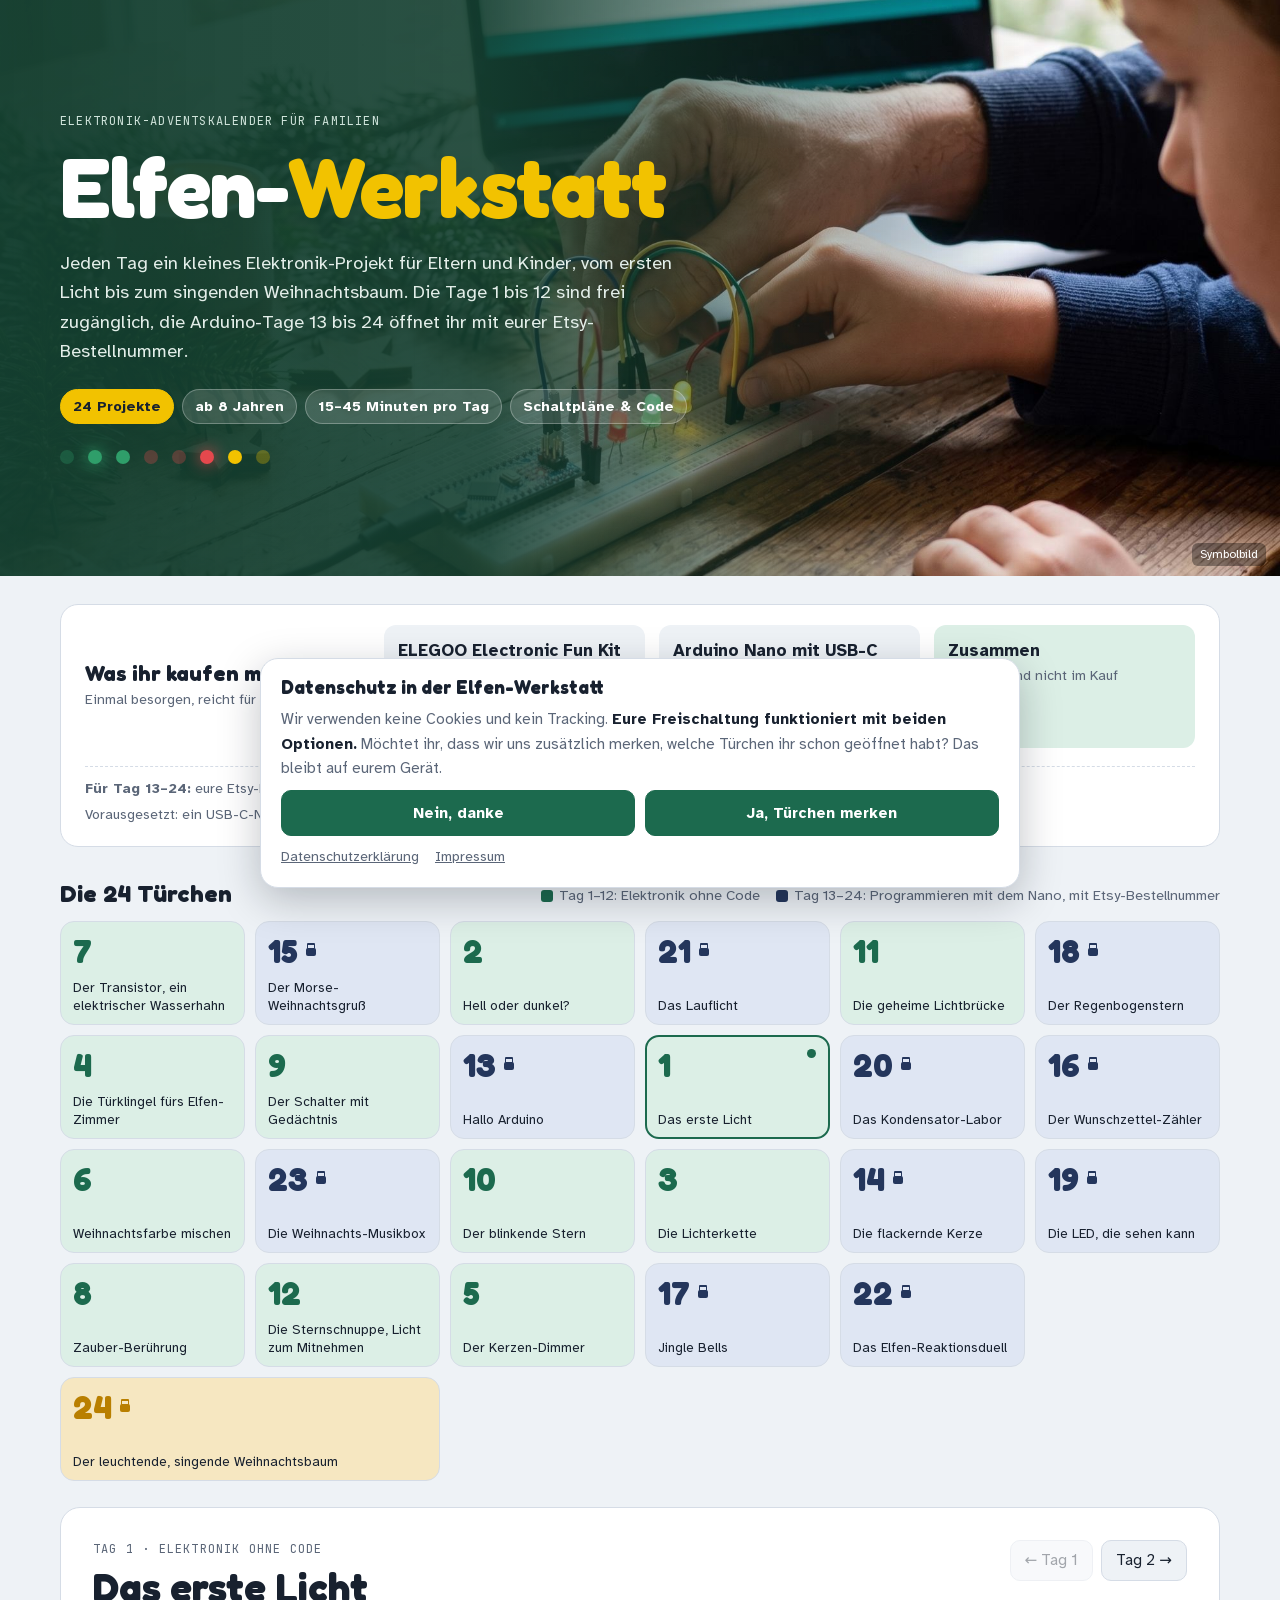
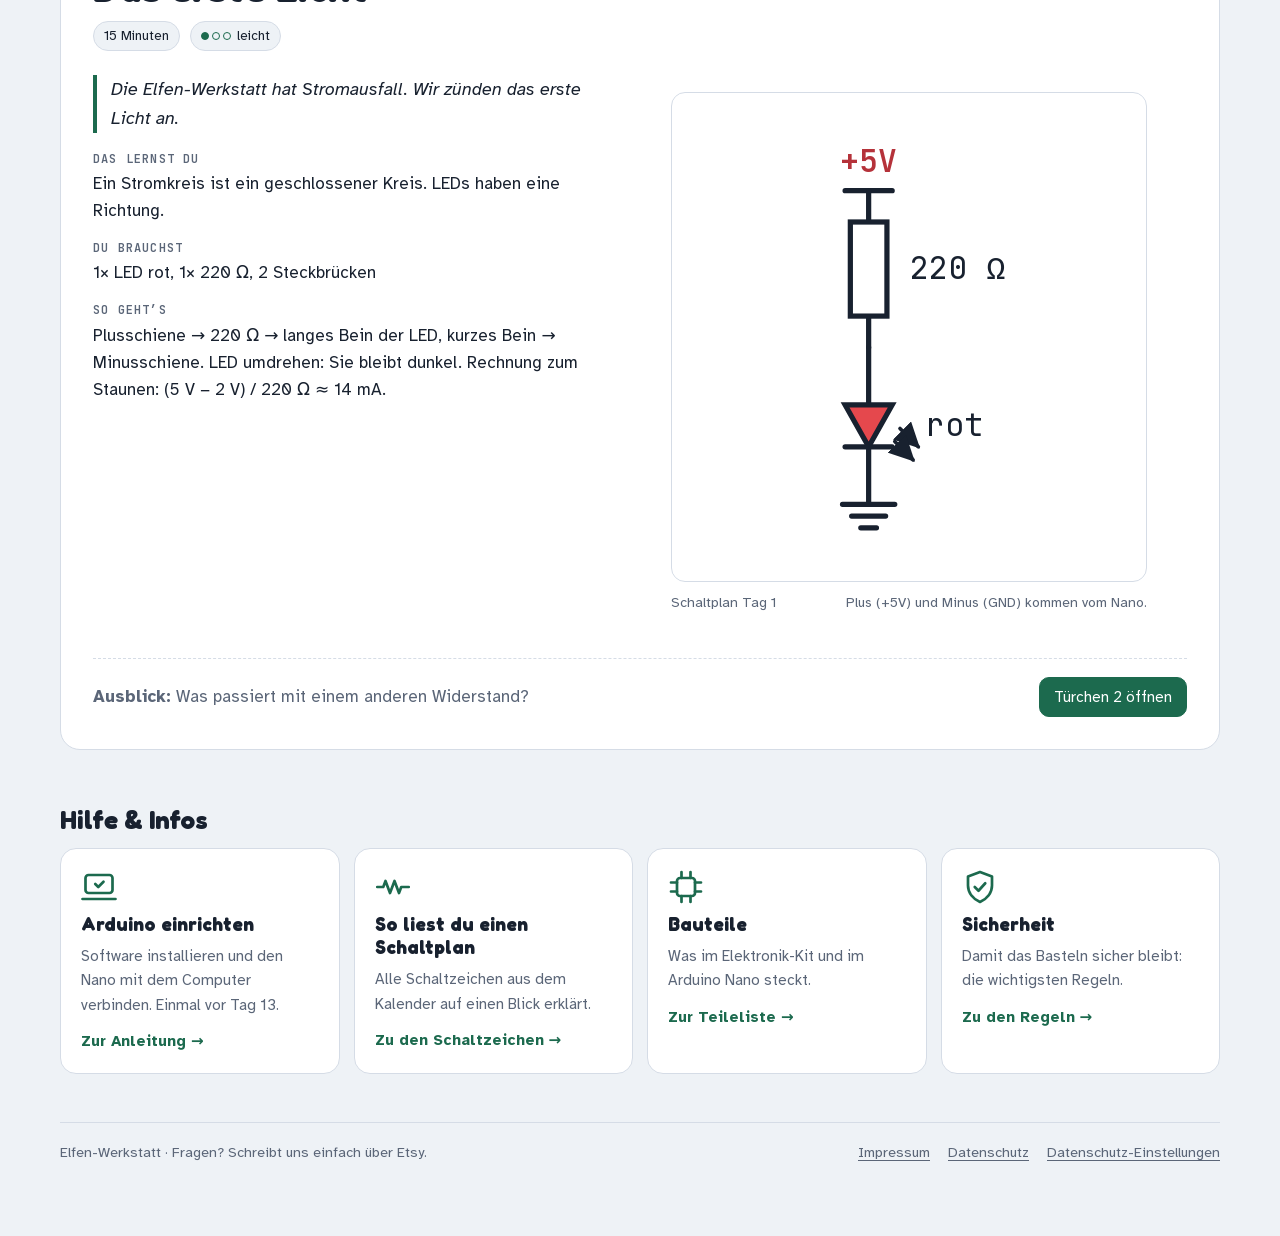
==== commit b3687078: "Datenschutz-Hinweis klarer: Freischaltung funktioniert mit beiden Optionen Co-Authored-By: Claude Op" ====
--- a/index.html
+++ b/index.html
@@ -428,6 +428,7 @@
   border-radius: 18px; padding: 18px 20px; box-shadow: 0 12px 40px rgba(12, 19, 32, 0.25); display: grid; gap: 10px; }
 .consent-box h2 { font-size: 1.15rem; }
 .consent-box p { font-size: 0.95rem; color: var(--muted); }
+.consent-box p strong { color: var(--ink); }
 .consent-actions { display: flex; flex-wrap: wrap; gap: 10px; }
 .consent-actions .btn { flex: 1 1 200px; font-weight: 700; padding: 10px 14px; background: var(--pine); color: var(--surface); border-color: var(--pine); }
 .consent-box .links { font-size: 0.88rem; display: flex; gap: 16px; }
@@ -533,16 +534,16 @@
 <div class="consent" id="consent" hidden>
   <div class="consent-box" role="dialog" aria-modal="false" aria-labelledby="consent-title">
     <h2 id="consent-title">Datenschutz in der Elfen-Werkstatt</h2>
-    <p>Wir verwenden keine Cookies, kein Tracking und keine Analyse-Werkzeuge. Notwendig ist nur eines: Wenn ihr die Tage 13 bis 24 freischaltet, merkt sich euer Browser die Freischaltung. Auf Wunsch merken wir uns außerdem, welche Türchen ihr schon geöffnet habt. Das bleibt auf eurem Gerät.</p>
+    <p>Wir verwenden keine Cookies und kein Tracking. <strong>Eure Freischaltung funktioniert mit beiden Optionen.</strong> Möchtet ihr, dass wir uns zusätzlich merken, welche Türchen ihr schon geöffnet habt? Das bleibt auf eurem Gerät.</p>
     <div class="consent-actions">
-      <button type="button" class="btn" data-consent="notwendig">Nur notwendige</button>
-      <button type="button" class="btn" data-consent="fortschritt">Fortschritt merken</button>
+      <button type="button" class="btn" data-consent="notwendig">Nein, danke</button>
+      <button type="button" class="btn" data-consent="fortschritt">Ja, Türchen merken</button>
     </div>
     <div class="links"><a href="datenschutz.html">Datenschutzerklärung</a><a href="impressum.html">Impressum</a></div>
   </div>
 </div>
 
-<script type="application/json" id="data">{"tage": [{"tag": 1, "titel": "Das erste Licht", "finale": false, "teil": 1, "story": "Die Elfen-Werkstatt hat Stromausfall. Wir zünden das erste Licht an.", "ziel": "Ein Stromkreis ist ein geschlossener Kreis. LEDs haben eine Richtung.", "teile": "1× LED rot, 1× 220 Ω, 2 Steckbrücken", "dauer": "15 min · ★", "aufbau": "Plusschiene → 220 Ω → langes Bein der LED, kurzes Bein → Minusschiene. LED umdrehen: Sie bleibt dunkel. Rechnung zum Staunen: (5 V − 2 V) / 220 Ω ≈ 14 mA.", "bruecke": "Was passiert mit einem anderen Widerstand?", "minuten": "15", "sterne": 1, "svg": "<svg class=\"sch\" viewBox=\"26 -2 99 176\" role=\"img\" aria-label=\"Schaltplan Tag 1: Das erste Licht\" xmlns=\"http://www.w3.org/2000/svg\"><polyline class=\"w\" points=\"51,30 69,30\"/><text class=\"net\" x=\"60\" y=\"23\" text-anchor=\"middle\">+5V<\/text><polyline class=\"w\" points=\"60,30 60.0,42.0\"/><polyline class=\"w\" points=\"60.0,78.0 60,90\"/><g transform=\"translate(60.0,60.0) rotate(90.0)\"><rect class=\"b\" x=\"-18\" y=\"-7\" width=\"36\" height=\"14\"/><\/g><text class=\"lbl\" x=\"76.0\" y=\"64.0\" text-anchor=\"start\">220 Ω<\/text><polyline class=\"w\" points=\"60,90 60.0,112.0\"/><polyline class=\"w\" points=\"60.0,128.0 60,150\"/><g transform=\"translate(60.0,120.0) rotate(90.0)\"><path class=\"b\" style=\"fill:var(--led-red)\" d=\"M-8,-9L-8,9L8,0Z\"/><path class=\"w\" d=\"M8,-9V9\"/><path class=\"w thin\" d=\"M1,-12L8,-19\" marker-end=\"url(#ah)\"/><path class=\"w thin\" d=\"M6,-10L13,-17\" marker-end=\"url(#ah)\"/><\/g><text class=\"lbl\" x=\"82.0\" y=\"124.0\" text-anchor=\"start\">rot<\/text><path class=\"w\" d=\"M50,150H70M53.5,154.5H66.5M57,159H63\"/><\/svg>"}, {"tag": 2, "titel": "Hell oder dunkel?", "finale": false, "teil": 1, "story": "Der Weihnachtsmann mag es gemütlich. Wie dimmt man ohne Schalter?", "ziel": "Ohmsches Gesetz: mehr Widerstand, weniger Strom", "teile": "4× LED gelb, je 1× 220 Ω, 1 kΩ, 10 kΩ, 100 kΩ", "dauer": "20 min · ★", "aufbau": "Vier LEDs nebeneinander, jede mit einem anderen Widerstand. Strom etwa 14 mA, 3 mA, 0,3 mA und 0,03 mA. Die 100-kΩ-LED ist fast unsichtbar, höchstens im abgedunkelten Raum zu erahnen. Kinder ordnen die Helligkeit den Widerständen zu, Farbringe lesen inklusive.", "bruecke": "Wie bekommt man viele Lichter an eine Leitung?", "minuten": "20", "sterne": 1, "svg": "<svg class=\"sch\" viewBox=\"6 -2 396 176\" role=\"img\" aria-label=\"Schaltplan Tag 2: Hell oder dunkel?\" xmlns=\"http://www.w3.org/2000/svg\"><polyline class=\"w\" points=\"30,30 330,30\"/><polyline class=\"w\" points=\"21,30 39,30\"/><text class=\"net\" x=\"30\" y=\"23\" text-anchor=\"middle\">+5V<\/text><circle class=\"j\" cx=\"150\" cy=\"30\" r=\"3.2\"/><circle class=\"j\" cx=\"240\" cy=\"30\" r=\"3.2\"/><polyline class=\"w\" points=\"60,150 330,150\"/><circle class=\"j\" cx=\"150\" cy=\"150\" r=\"3.2\"/><circle class=\"j\" cx=\"240\" cy=\"150\" r=\"3.2\"/><path class=\"w\" d=\"M320,150H340M323.5,154.5H336.5M327,159H333\"/><polyline class=\"w\" points=\"60,30 60.0,42.0\"/><polyline class=\"w\" points=\"60.0,78.0 60,90\"/><g transform=\"translate(60.0,60.0) rotate(90.0)\"><rect class=\"b\" x=\"-18\" y=\"-7\" width=\"36\" height=\"14\"/><\/g><text class=\"lbl\" x=\"76.0\" y=\"64.0\" text-anchor=\"start\">220 Ω<\/text><polyline class=\"w\" points=\"60,90 60.0,112.0\"/><polyline class=\"w\" points=\"60.0,128.0 60,150\"/><g transform=\"translate(60.0,120.0) rotate(90.0)\"><path class=\"b\" style=\"fill:var(--led-yellow)\" d=\"M-8,-9L-8,9L8,0Z\"/><path class=\"w\" d=\"M8,-9V9\"/><path class=\"w thin\" d=\"M1,-12L8,-19\" marker-end=\"url(#ah)\"/><path class=\"w thin\" d=\"M6,-10L13,-17\" marker-end=\"url(#ah)\"/><\/g><polyline class=\"w\" points=\"150,30 150.0,42.0\"/><polyline class=\"w\" points=\"150.0,78.0 150,90\"/><g transform=\"translate(150.0,60.0) rotate(90.0)\"><rect class=\"b\" x=\"-18\" y=\"-7\" width=\"36\" height=\"14\"/><\/g><text class=\"lbl\" x=\"166.0\" y=\"64.0\" text-anchor=\"start\">1 kΩ<\/text><polyline class=\"w\" points=\"150,90 150.0,112.0\"/><polyline class=\"w\" points=\"150.0,128.0 150,150\"/><g transform=\"translate(150.0,120.0) rotate(90.0)\"><path class=\"b\" style=\"fill:var(--led-yellow)\" d=\"M-8,-9L-8,9L8,0Z\"/><path class=\"w\" d=\"M8,-9V9\"/><path class=\"w thin\" d=\"M1,-12L8,-19\" marker-end=\"url(#ah)\"/><path class=\"w thin\" d=\"M6,-10L13,-17\" marker-end=\"url(#ah)\"/><\/g><polyline class=\"w\" points=\"240,30 240.0,42.0\"/><polyline class=\"w\" points=\"240.0,78.0 240,90\"/><g transform=\"translate(240.0,60.0) rotate(90.0)\"><rect class=\"b\" x=\"-18\" y=\"-7\" width=\"36\" height=\"14\"/><\/g><text class=\"lbl\" x=\"256.0\" y=\"64.0\" text-anchor=\"start\">10 kΩ<\/text><polyline class=\"w\" points=\"240,90 240.0,112.0\"/><polyline class=\"w\" points=\"240.0,128.0 240,150\"/><g transform=\"translate(240.0,120.0) rotate(90.0)\"><path class=\"b\" style=\"fill:var(--led-yellow)\" d=\"M-8,-9L-8,9L8,0Z\"/><path class=\"w\" d=\"M8,-9V9\"/><path class=\"w thin\" d=\"M1,-12L8,-19\" marker-end=\"url(#ah)\"/><path class=\"w thin\" d=\"M6,-10L13,-17\" marker-end=\"url(#ah)\"/><\/g><polyline class=\"w\" points=\"330,30 330.0,42.0\"/><polyline class=\"w\" points=\"330.0,78.0 330,90\"/><g transform=\"translate(330.0,60.0) rotate(90.0)\"><rect class=\"b\" x=\"-18\" y=\"-7\" width=\"36\" height=\"14\"/><\/g><text class=\"lbl\" x=\"346.0\" y=\"64.0\" text-anchor=\"start\">100 kΩ<\/text><polyline class=\"w\" points=\"330,90 330.0,112.0\"/><polyline class=\"w\" points=\"330.0,128.0 330,150\"/><g transform=\"translate(330.0,120.0) rotate(90.0)\"><path class=\"b\" style=\"fill:var(--led-yellow)\" d=\"M-8,-9L-8,9L8,0Z\"/><path class=\"w\" d=\"M8,-9V9\"/><path class=\"w thin\" d=\"M1,-12L8,-19\" marker-end=\"url(#ah)\"/><path class=\"w thin\" d=\"M6,-10L13,-17\" marker-end=\"url(#ah)\"/><\/g><\/svg>"}, {"tag": 3, "titel": "Die Lichterkette", "finale": false, "teil": 1, "story": "Der Baum braucht eine Lichterkette.", "ziel": "Reihen- und Parallelschaltung", "teile": "3× LED rot, 2× LED grün, 3× 220 Ω, 1× 100 Ω", "dauer": "25 min · ★★", "aufbau": "Erst 2 rote LEDs in Reihe mit 100 Ω: Sie leuchten (5 V − 2 × 2 V = 1 V für den Widerstand). Dann 3 in Reihe: Sie bleiben dunkel, weil 3 × 2 V plus Widerstand mehr als 5 V braucht. Dann parallel: 1 rote und 2 grüne LEDs, jede mit eigenem 220 Ω, alle hell. Für die Reihenschaltung nur rote LEDs nehmen, weil grüne LEDs je nach Sorte bis zu 3 V brauchen und zu zweit schon an 5 V scheitern können. Merksatz: „In Reihe teilen sich die Lichter die Spannung.“", "bruecke": "Jetzt wollen wir selbst bestimmen, wann es leuchtet.", "minuten": "25", "sterne": 2, "svg": "<svg class=\"sch\" viewBox=\"26 -15 639 259\" role=\"img\" aria-label=\"Schaltplan Tag 3: Die Lichterkette\" xmlns=\"http://www.w3.org/2000/svg\"><text class=\"ref\" x=\"40\" y=\"10\" text-anchor=\"start\">A · 2 in Reihe<\/text><polyline class=\"w\" points=\"51,40 69,40\"/><text class=\"net\" x=\"60\" y=\"33\" text-anchor=\"middle\">+5V<\/text><polyline class=\"w\" points=\"60,40 60.0,52.0\"/><polyline class=\"w\" points=\"60.0,88.0 60,100\"/><g transform=\"translate(60.0,70.0) rotate(90.0)\"><rect class=\"b\" x=\"-18\" y=\"-7\" width=\"36\" height=\"14\"/><\/g><text class=\"lbl\" x=\"76.0\" y=\"74.0\" text-anchor=\"start\">100 Ω<\/text><polyline class=\"w\" points=\"60,100 60.0,122.0\"/><polyline class=\"w\" points=\"60.0,138.0 60,160\"/><g transform=\"translate(60.0,130.0) rotate(90.0)\"><path class=\"b\" style=\"fill:var(--led-red)\" d=\"M-8,-9L-8,9L8,0Z\"/><path class=\"w\" d=\"M8,-9V9\"/><path class=\"w thin\" d=\"M1,-12L8,-19\" marker-end=\"url(#ah)\"/><path class=\"w thin\" d=\"M6,-10L13,-17\" marker-end=\"url(#ah)\"/><\/g><text class=\"lbl\" x=\"82.0\" y=\"134.0\" text-anchor=\"start\">rot<\/text><polyline class=\"w\" points=\"60,160 60.0,182.0\"/><polyline class=\"w\" points=\"60.0,198.0 60,220\"/><g transform=\"translate(60.0,190.0) rotate(90.0)\"><path class=\"b\" style=\"fill:var(--led-red)\" d=\"M-8,-9L-8,9L8,0Z\"/><path class=\"w\" d=\"M8,-9V9\"/><path class=\"w thin\" d=\"M1,-12L8,-19\" marker-end=\"url(#ah)\"/><path class=\"w thin\" d=\"M6,-10L13,-17\" marker-end=\"url(#ah)\"/><\/g><text class=\"lbl\" x=\"82.0\" y=\"194.0\" text-anchor=\"start\">rot<\/text><path class=\"w\" d=\"M50,220H70M53.5,224.5H66.5M57,229H63\"/><text class=\"ref\" x=\"170\" y=\"10\" text-anchor=\"start\">B · 3 in Reihe: bleibt dunkel<\/text><polyline class=\"w\" points=\"181,40 199,40\"/><text class=\"net\" x=\"190\" y=\"33\" text-anchor=\"middle\">+5V<\/text><polyline class=\"w\" points=\"190,40 190.0,62.0\"/><polyline class=\"w\" points=\"190.0,78.0 190,100\"/><g transform=\"translate(190.0,70.0) rotate(90.0)\"><path class=\"b\" style=\"fill:var(--led-red)\" d=\"M-8,-9L-8,9L8,0Z\"/><path class=\"w\" d=\"M8,-9V9\"/><path class=\"w thin\" d=\"M1,-12L8,-19\" marker-end=\"url(#ah)\"/><path class=\"w thin\" d=\"M6,-10L13,-17\" marker-end=\"url(#ah)\"/><\/g><text class=\"lbl\" x=\"212.0\" y=\"74.0\" text-anchor=\"start\">rot<\/text><polyline class=\"w\" points=\"190,100 190.0,122.0\"/><polyline class=\"w\" points=\"190.0,138.0 190,160\"/><g transform=\"translate(190.0,130.0) rotate(90.0)\"><path class=\"b\" style=\"fill:var(--led-red)\" d=\"M-8,-9L-8,9L8,0Z\"/><path class=\"w\" d=\"M8,-9V9\"/><path class=\"w thin\" d=\"M1,-12L8,-19\" marker-end=\"url(#ah)\"/><path class=\"w thin\" d=\"M6,-10L13,-17\" marker-end=\"url(#ah)\"/><\/g><text class=\"lbl\" x=\"212.0\" y=\"134.0\" text-anchor=\"start\">rot<\/text><polyline class=\"w\" points=\"190,160 190.0,182.0\"/><polyline class=\"w\" points=\"190.0,198.0 190,220\"/><g transform=\"translate(190.0,190.0) rotate(90.0)\"><path class=\"b\" style=\"fill:var(--led-red)\" d=\"M-8,-9L-8,9L8,0Z\"/><path class=\"w\" d=\"M8,-9V9\"/><path class=\"w thin\" d=\"M1,-12L8,-19\" marker-end=\"url(#ah)\"/><path class=\"w thin\" d=\"M6,-10L13,-17\" marker-end=\"url(#ah)\"/><\/g><text class=\"lbl\" x=\"212.0\" y=\"194.0\" text-anchor=\"start\">rot<\/text><path class=\"w\" d=\"M180,220H200M183.5,224.5H196.5M187,229H193\"/><text class=\"ref\" x=\"400\" y=\"10\" text-anchor=\"start\">C · parallel<\/text><polyline class=\"w\" points=\"410,40 600,40\"/><polyline class=\"w\" points=\"401,40 419,40\"/><text class=\"net\" x=\"410\" y=\"33\" text-anchor=\"middle\">+5V<\/text><circle class=\"j\" cx=\"520\" cy=\"40\" r=\"3.2\"/><polyline class=\"w\" points=\"440,160 600,160\"/><circle class=\"j\" cx=\"520\" cy=\"160\" r=\"3.2\"/><path class=\"w\" d=\"M590,160H610M593.5,164.5H606.5M597,169H603\"/><polyline class=\"w\" points=\"440,40 440.0,52.0\"/><polyline class=\"w\" points=\"440.0,88.0 440,100\"/><g transform=\"translate(440.0,70.0) rotate(90.0)\"><rect class=\"b\" x=\"-18\" y=\"-7\" width=\"36\" height=\"14\"/><\/g><text class=\"lbl\" x=\"456.0\" y=\"74.0\" text-anchor=\"start\">220 Ω<\/text><polyline class=\"w\" points=\"440,100 440.0,122.0\"/><polyline class=\"w\" points=\"440.0,138.0 440,160\"/><g transform=\"translate(440.0,130.0) rotate(90.0)\"><path class=\"b\" style=\"fill:var(--led-red)\" d=\"M-8,-9L-8,9L8,0Z\"/><path class=\"w\" d=\"M8,-9V9\"/><path class=\"w thin\" d=\"M1,-12L8,-19\" marker-end=\"url(#ah)\"/><path class=\"w thin\" d=\"M6,-10L13,-17\" marker-end=\"url(#ah)\"/><\/g><polyline class=\"w\" points=\"520,40 520.0,52.0\"/><polyline class=\"w\" points=\"520.0,88.0 520,100\"/><g transform=\"translate(520.0,70.0) rotate(90.0)\"><rect class=\"b\" x=\"-18\" y=\"-7\" width=\"36\" height=\"14\"/><\/g><text class=\"lbl\" x=\"536.0\" y=\"74.0\" text-anchor=\"start\">220 Ω<\/text><polyline class=\"w\" points=\"520,100 520.0,122.0\"/><polyline class=\"w\" points=\"520.0,138.0 520,160\"/><g transform=\"translate(520.0,130.0) rotate(90.0)\"><path class=\"b\" style=\"fill:var(--led-green)\" d=\"M-8,-9L-8,9L8,0Z\"/><path class=\"w\" d=\"M8,-9V9\"/><path class=\"w thin\" d=\"M1,-12L8,-19\" marker-end=\"url(#ah)\"/><path class=\"w thin\" d=\"M6,-10L13,-17\" marker-end=\"url(#ah)\"/><\/g><polyline class=\"w\" points=\"600,40 600.0,52.0\"/><polyline class=\"w\" points=\"600.0,88.0 600,100\"/><g transform=\"translate(600.0,70.0) rotate(90.0)\"><rect class=\"b\" x=\"-18\" y=\"-7\" width=\"36\" height=\"14\"/><\/g><text class=\"lbl\" x=\"616.0\" y=\"74.0\" text-anchor=\"start\">220 Ω<\/text><polyline class=\"w\" points=\"600,100 600.0,122.0\"/><polyline class=\"w\" points=\"600.0,138.0 600,160\"/><g transform=\"translate(600.0,130.0) rotate(90.0)\"><path class=\"b\" style=\"fill:var(--led-green)\" d=\"M-8,-9L-8,9L8,0Z\"/><path class=\"w\" d=\"M8,-9V9\"/><path class=\"w thin\" d=\"M1,-12L8,-19\" marker-end=\"url(#ah)\"/><path class=\"w thin\" d=\"M6,-10L13,-17\" marker-end=\"url(#ah)\"/><\/g><\/svg>"}, {"tag": 4, "titel": "Die Türklingel fürs Elfen-Zimmer", "finale": false, "teil": 1, "story": "Wer klopft da? Wir bauen eine Klingel mit Licht.", "ziel": "Ein Taster schließt den Stromkreis. Ein aktiver Summer macht selbst den Ton.", "teile": "1× Taster, 1× aktiver Summer, 1× LED blau, 1× 220 Ω", "dauer": "15 min · ★", "aufbau": "Der Taster hat 4 Beine und steckt über der Mittelrinne. Je zwei gegenüberliegende Beine sind immer verbunden, geschaltet wird quer dazu. Plus → Taster → Abzweig: Summer (Plus-Markierung beachten) gegen Minus, parallel dazu LED mit 220 Ω gegen Minus. Drücken: Licht und Ton.", "bruecke": "Ein Taster kennt nur an und aus. Geht es auch stufenlos?", "minuten": "15", "sterne": 1, "svg": "<svg class=\"sch\" viewBox=\"-40 -2 285 236\" role=\"img\" aria-label=\"Schaltplan Tag 4: Die Türklingel fürs Elfen-Zimmer\" xmlns=\"http://www.w3.org/2000/svg\"><polyline class=\"w\" points=\"71,30 89,30\"/><text class=\"net\" x=\"80\" y=\"23\" text-anchor=\"middle\">+5V<\/text><polyline class=\"w\" points=\"80,30 80.0,46.0\"/><polyline class=\"w\" points=\"80.0,74.0 80,90\"/><g transform=\"translate(80.0,60.0) rotate(90.0)\"><circle class=\"o\" cx=\"-12\" cy=\"0\" r=\"2.6\"/><circle class=\"o\" cx=\"12\" cy=\"0\" r=\"2.6\"/><path class=\"w\" d=\"M-14,-8H14M0,-8V-17M-6,-17H6\"/><\/g><text class=\"lbl\" x=\"102.0\" y=\"64.0\" text-anchor=\"start\">Taster<\/text><circle class=\"j\" cx=\"80\" cy=\"90\" r=\"3.2\"/><polyline class=\"w\" points=\"80,90 180,90\"/><polyline class=\"w\" points=\"80,90 80.0,108.0\"/><polyline class=\"w\" points=\"80.0,132.0 80,150\"/><g transform=\"translate(80.0,120.0) rotate(90.0)\"><rect class=\"b\" x=\"-12\" y=\"-10\" width=\"24\" height=\"20\" rx=\"3\"/><path class=\"w thin\" d=\"M-5,-5V5M-1,-7V7M3,-5V5M7,-3V3\"/><path class=\"w thin\" d=\"M-22,-13h6M-19,-16v6\"/><\/g><text class=\"lbl\" x=\"58.0\" y=\"124.0\" text-anchor=\"end\">Summer aktiv<\/text><path class=\"w\" d=\"M70,150H90M73.5,154.5H86.5M77,159H83\"/><polyline class=\"w\" points=\"180,90 180.0,102.0\"/><polyline class=\"w\" points=\"180.0,138.0 180,150\"/><g transform=\"translate(180.0,120.0) rotate(90.0)\"><rect class=\"b\" x=\"-18\" y=\"-7\" width=\"36\" height=\"14\"/><\/g><text class=\"lbl\" x=\"196.0\" y=\"124.0\" text-anchor=\"start\">220 Ω<\/text><polyline class=\"w\" points=\"180,150 180.0,172.0\"/><polyline class=\"w\" points=\"180.0,188.0 180,210\"/><g transform=\"translate(180.0,180.0) rotate(90.0)\"><path class=\"b\" style=\"fill:var(--led-blue)\" d=\"M-8,-9L-8,9L8,0Z\"/><path class=\"w\" d=\"M8,-9V9\"/><path class=\"w thin\" d=\"M1,-12L8,-19\" marker-end=\"url(#ah)\"/><path class=\"w thin\" d=\"M6,-10L13,-17\" marker-end=\"url(#ah)\"/><\/g><text class=\"lbl\" x=\"202.0\" y=\"184.0\" text-anchor=\"start\">blau<\/text><path class=\"w\" d=\"M170,210H190M173.5,214.5H186.5M177,219H183\"/><\/svg>"}, {"tag": 5, "titel": "Der Kerzen-Dimmer", "finale": false, "teil": 1, "story": "Abends soll das Licht langsam leiser werden.", "ziel": "Ein Potentiometer ist ein verstellbarer Widerstand.", "teile": "1× Präzisions-Poti (Mehrgang-Trimmer, Aufdruck „103“ = 10 kΩ, bitte am eigenen Bauteil prüfen), 1× LED gelb, 1× 220 Ω", "dauer": "15 min · ★", "aufbau": "Plus → äußerer Poti-Anschluss, Mittelanschluss → 220 Ω (Schutz, falls das Poti auf 0 steht) → LED → Minus. Mit Fingernagel oder kleinem Schraubendreher drehen: Die LED dimmt. Der Trimmer braucht viele Umdrehungen von ganz hell bis ganz dunkel. Am Poti ist zu sehen, dass es nur ein Widerstand ist, „den man drehen kann“.", "bruecke": "Und wenn man Farben dimmt?", "minuten": "15", "sterne": 1, "svg": "<svg class=\"sch\" viewBox=\"26 -2 161 236\" role=\"img\" aria-label=\"Schaltplan Tag 5: Der Kerzen-Dimmer\" xmlns=\"http://www.w3.org/2000/svg\"><polyline class=\"w\" points=\"51,30 69,30\"/><text class=\"net\" x=\"60\" y=\"23\" text-anchor=\"middle\">+5V<\/text><polyline class=\"w\" points=\"60,30 60.0,42.0\"/><polyline class=\"w\" points=\"60.0,78.0 60,90\"/><g transform=\"translate(60.0,60.0) rotate(90.0)\"><rect class=\"b\" x=\"-18\" y=\"-7\" width=\"36\" height=\"14\"/><path class=\"w\" d=\"M-14,12L13,-11\" marker-end=\"url(#ah)\"/><\/g><text class=\"lbl\" x=\"82.0\" y=\"64.0\" text-anchor=\"start\">Trimmer 10 kΩ<\/text><polyline class=\"w\" points=\"60,90 60.0,102.0\"/><polyline class=\"w\" points=\"60.0,138.0 60,150\"/><g transform=\"translate(60.0,120.0) rotate(90.0)\"><rect class=\"b\" x=\"-18\" y=\"-7\" width=\"36\" height=\"14\"/><\/g><text class=\"lbl\" x=\"76.0\" y=\"124.0\" text-anchor=\"start\">220 Ω<\/text><polyline class=\"w\" points=\"60,150 60.0,172.0\"/><polyline class=\"w\" points=\"60.0,188.0 60,210\"/><g transform=\"translate(60.0,180.0) rotate(90.0)\"><path class=\"b\" style=\"fill:var(--led-yellow)\" d=\"M-8,-9L-8,9L8,0Z\"/><path class=\"w\" d=\"M8,-9V9\"/><path class=\"w thin\" d=\"M1,-12L8,-19\" marker-end=\"url(#ah)\"/><path class=\"w thin\" d=\"M6,-10L13,-17\" marker-end=\"url(#ah)\"/><\/g><text class=\"lbl\" x=\"82.0\" y=\"184.0\" text-anchor=\"start\">gelb<\/text><path class=\"w\" d=\"M50,210H70M53.5,214.5H66.5M57,219H63\"/><\/svg>"}, {"tag": 6, "titel": "Weihnachtsfarbe mischen", "finale": false, "teil": 1, "story": "Jede Familie bekommt ihre eigene Sternfarbe.", "ziel": "Additive Farbmischung, RGB", "teile": "1× RGB-LED, 3× Taster, 3× 220 Ω", "dauer": "20 min · ★★", "aufbau": "Das lange Bein der RGB-LED ist der gemeinsame Minuspol (gemeinsame Kathode) und kommt an Minus. Jeder Farbanschluss bekommt 220 Ω und einen eigenen Taster gegen Plus. Rot und Grün zusammen ergeben Gelb, alle drei ergeben Weiß. Aufgabe: Mischt Türkis und Pink.", "bruecke": "Wie schaltet man mit einem winzigen Strom etwas Großes?", "minuten": "20", "sterne": 2, "svg": "<svg class=\"sch\" viewBox=\"6 -2 404 266\" role=\"img\" aria-label=\"Schaltplan Tag 6: Weihnachtsfarbe mischen\" xmlns=\"http://www.w3.org/2000/svg\"><polyline class=\"w\" points=\"30,30 240,30\"/><polyline class=\"w\" points=\"21,30 39,30\"/><text class=\"net\" x=\"30\" y=\"23\" text-anchor=\"middle\">+5V<\/text><circle class=\"j\" cx=\"150\" cy=\"30\" r=\"3.2\"/><polyline class=\"w\" points=\"60,30 60.0,46.0\"/><polyline class=\"w\" points=\"60.0,74.0 60,90\"/><g transform=\"translate(60.0,60.0) rotate(90.0)\"><circle class=\"o\" cx=\"-12\" cy=\"0\" r=\"2.6\"/><circle class=\"o\" cx=\"12\" cy=\"0\" r=\"2.6\"/><path class=\"w\" d=\"M-14,-8H14M0,-8V-17M-6,-17H6\"/><\/g><text class=\"lbl\" x=\"82.0\" y=\"64.0\" text-anchor=\"start\">Taster R<\/text><polyline class=\"w\" points=\"60,90 60.0,102.0\"/><polyline class=\"w\" points=\"60.0,138.0 60,150\"/><g transform=\"translate(60.0,120.0) rotate(90.0)\"><rect class=\"b\" x=\"-18\" y=\"-7\" width=\"36\" height=\"14\"/><\/g><text class=\"lbl\" x=\"76.0\" y=\"124.0\" text-anchor=\"start\">220 Ω<\/text><polyline class=\"w\" points=\"60,150 60.0,172.0\"/><polyline class=\"w\" points=\"60.0,188.0 60,210\"/><g transform=\"translate(60.0,180.0) rotate(90.0)\"><path class=\"b\" style=\"fill:var(--led-red)\" d=\"M-8,-9L-8,9L8,0Z\"/><path class=\"w\" d=\"M8,-9V9\"/><path class=\"w thin\" d=\"M1,-12L8,-19\" marker-end=\"url(#ah)\"/><path class=\"w thin\" d=\"M6,-10L13,-17\" marker-end=\"url(#ah)\"/><\/g><polyline class=\"w\" points=\"150,30 150.0,46.0\"/><polyline class=\"w\" points=\"150.0,74.0 150,90\"/><g transform=\"translate(150.0,60.0) rotate(90.0)\"><circle class=\"o\" cx=\"-12\" cy=\"0\" r=\"2.6\"/><circle class=\"o\" cx=\"12\" cy=\"0\" r=\"2.6\"/><path class=\"w\" d=\"M-14,-8H14M0,-8V-17M-6,-17H6\"/><\/g><text class=\"lbl\" x=\"172.0\" y=\"64.0\" text-anchor=\"start\">Taster G<\/text><polyline class=\"w\" points=\"150,90 150.0,102.0\"/><polyline class=\"w\" points=\"150.0,138.0 150,150\"/><g transform=\"translate(150.0,120.0) rotate(90.0)\"><rect class=\"b\" x=\"-18\" y=\"-7\" width=\"36\" height=\"14\"/><\/g><text class=\"lbl\" x=\"166.0\" y=\"124.0\" text-anchor=\"start\">220 Ω<\/text><polyline class=\"w\" points=\"150,150 150.0,172.0\"/><polyline class=\"w\" points=\"150.0,188.0 150,210\"/><g transform=\"translate(150.0,180.0) rotate(90.0)\"><path class=\"b\" style=\"fill:var(--led-green)\" d=\"M-8,-9L-8,9L8,0Z\"/><path class=\"w\" d=\"M8,-9V9\"/><path class=\"w thin\" d=\"M1,-12L8,-19\" marker-end=\"url(#ah)\"/><path class=\"w thin\" d=\"M6,-10L13,-17\" marker-end=\"url(#ah)\"/><\/g><polyline class=\"w\" points=\"240,30 240.0,46.0\"/><polyline class=\"w\" points=\"240.0,74.0 240,90\"/><g transform=\"translate(240.0,60.0) rotate(90.0)\"><circle class=\"o\" cx=\"-12\" cy=\"0\" r=\"2.6\"/><circle class=\"o\" cx=\"12\" cy=\"0\" r=\"2.6\"/><path class=\"w\" d=\"M-14,-8H14M0,-8V-17M-6,-17H6\"/><\/g><text class=\"lbl\" x=\"262.0\" y=\"64.0\" text-anchor=\"start\">Taster B<\/text><polyline class=\"w\" points=\"240,90 240.0,102.0\"/><polyline class=\"w\" points=\"240.0,138.0 240,150\"/><g transform=\"translate(240.0,120.0) rotate(90.0)\"><rect class=\"b\" x=\"-18\" y=\"-7\" width=\"36\" height=\"14\"/><\/g><text class=\"lbl\" x=\"256.0\" y=\"124.0\" text-anchor=\"start\">220 Ω<\/text><polyline class=\"w\" points=\"240,150 240.0,172.0\"/><polyline class=\"w\" points=\"240.0,188.0 240,210\"/><g transform=\"translate(240.0,180.0) rotate(90.0)\"><path class=\"b\" style=\"fill:var(--led-blue)\" d=\"M-8,-9L-8,9L8,0Z\"/><path class=\"w\" d=\"M8,-9V9\"/><path class=\"w thin\" d=\"M1,-12L8,-19\" marker-end=\"url(#ah)\"/><path class=\"w thin\" d=\"M6,-10L13,-17\" marker-end=\"url(#ah)\"/><\/g><polyline class=\"w\" points=\"60,210 240,210\"/><circle class=\"j\" cx=\"150\" cy=\"210\" r=\"3.2\"/><polyline class=\"w\" points=\"150,210 150,240\"/><path class=\"w\" d=\"M140,240H160M143.5,244.5H156.5M147,249H153\"/><rect class=\"box dash\" x=\"36\" y=\"140\" width=\"230\" height=\"84\" rx=\"4\"/><text class=\"small\" x=\"276\" y=\"178.0\" text-anchor=\"start\">RGB-LED<\/text><text class=\"small\" x=\"276\" y=\"193.0\" text-anchor=\"start\">gemeinsamer Minus<\/text><\/svg>"}, {"tag": 7, "titel": "Der Transistor, ein elektrischer Wasserhahn", "finale": false, "teil": 1, "story": "Der Elfen-Lehrling ist zu schwach für den großen Schalter. Er bekommt einen Helfer.", "ziel": "Ein kleiner Basisstrom steuert einen großen Kollektorstrom (Verstärkung).", "teile": "1× PN2222, 1× Taster, 1× 1 kΩ, 1× 100 kΩ, 1× LED rot, 1× 220 Ω", "dauer": "20 min · ★★", "aufbau": "LED mit 220 Ω von Plus an den Kollektor, Emitter an Minus. Basis über 1 kΩ und Taster an Plus. Drücken: LED an. Dann 1 kΩ gegen 100 kΩ tauschen: Die LED leuchtet immer noch. 0,04 mA steuern etwa 6 mA, der Transistor verstärkt rund 150-fach. Die Beinbelegung (E, B, C, flache Seite vorne) steht auf einer Grafik.", "bruecke": "Wenn schon so wenig Strom reicht, reicht dann ein Finger?", "minuten": "20", "sterne": 2, "svg": "<svg class=\"sch\" viewBox=\"-51 0 322 260\" role=\"img\" aria-label=\"Schaltplan Tag 7: Der Transistor, ein elektrischer Wasserhahn\" xmlns=\"http://www.w3.org/2000/svg\"><circle class=\"b\" cx=\"172\" cy=\"186\" r=\"17\"/><path class=\"w\" d=\"M138,186H165M165,175V197M165,181L180,172V152M180,200V220\"/><path class=\"w\" d=\"M165,191L180,200\" marker-end=\"url(#ah)\"/><text class=\"ref\" x=\"194\" y=\"168\" text-anchor=\"start\">T1 PN2222<\/text><polyline class=\"w\" points=\"171,32 189,32\"/><text class=\"net\" x=\"180\" y=\"25\" text-anchor=\"middle\">+5V<\/text><polyline class=\"w\" points=\"180,32 180.0,44.0\"/><polyline class=\"w\" points=\"180.0,80.0 180,92\"/><g transform=\"translate(180.0,62.0) rotate(90.0)\"><rect class=\"b\" x=\"-18\" y=\"-7\" width=\"36\" height=\"14\"/><\/g><text class=\"lbl\" x=\"196.0\" y=\"66.0\" text-anchor=\"start\">220 Ω<\/text><polyline class=\"w\" points=\"180,92 180.0,114.0\"/><polyline class=\"w\" points=\"180.0,130.0 180,152\"/><g transform=\"translate(180.0,122.0) rotate(90.0)\"><path class=\"b\" style=\"fill:var(--led-red)\" d=\"M-8,-9L-8,9L8,0Z\"/><path class=\"w\" d=\"M8,-9V9\"/><path class=\"w thin\" d=\"M1,-12L8,-19\" marker-end=\"url(#ah)\"/><path class=\"w thin\" d=\"M6,-10L13,-17\" marker-end=\"url(#ah)\"/><\/g><text class=\"lbl\" x=\"202.0\" y=\"126.0\" text-anchor=\"start\">rot<\/text><polyline class=\"w\" points=\"180,152 180,152\"/><polyline class=\"w\" points=\"180,220 180,236\"/><path class=\"w\" d=\"M170,236H190M173.5,240.5H186.5M177,245H183\"/><polyline class=\"w\" points=\"61,32 79,32\"/><text class=\"net\" x=\"70\" y=\"25\" text-anchor=\"middle\">+5V<\/text><polyline class=\"w\" points=\"70,32 70.0,48.0\"/><polyline class=\"w\" points=\"70.0,76.0 70,92\"/><g transform=\"translate(70.0,62.0) rotate(90.0)\"><circle class=\"o\" cx=\"-12\" cy=\"0\" r=\"2.6\"/><circle class=\"o\" cx=\"12\" cy=\"0\" r=\"2.6\"/><path class=\"w\" d=\"M-14,-8H14M0,-8V-17M-6,-17H6\"/><\/g><text class=\"lbl\" x=\"48.0\" y=\"66.0\" text-anchor=\"end\">Taster<\/text><polyline class=\"w\" points=\"70,92 70.0,104.0\"/><polyline class=\"w\" points=\"70.0,140.0 70,152\"/><g transform=\"translate(70.0,122.0) rotate(90.0)\"><rect class=\"b\" x=\"-18\" y=\"-7\" width=\"36\" height=\"14\"/><\/g><text class=\"lbl\" x=\"54.0\" y=\"126.0\" text-anchor=\"end\">1 kΩ / 100 kΩ<\/text><polyline class=\"w\" points=\"70,152 70,186 138,186\"/><\/svg>"}, {"tag": 8, "titel": "Zauber-Berührung", "finale": false, "teil": 1, "story": "Der Zauberstern leuchtet nur, wenn ein Mensch ihn berührt.", "ziel": "Darlington-Schaltung: zwei Transistoren hintereinander verstärken etwa 10.000-fach. Die Haut leitet ein bisschen.", "teile": "2× PN2222, 1× LED weiß, 1× 330 Ω, 1× 1 kΩ, 2 Steckbrücken als Berührungskontakte", "dauer": "25 min · ★★", "aufbau": "Emitter von T1 → Basis von T2, beide Kollektoren zusammen → LED → 330 Ω → Plus, Emitter von T2 → Minus. Kontakt A: Basis von T1. Kontakt B: über 1 kΩ an Plus. Beide Drahtenden gleichzeitig mit dem Finger berühren: Die LED geht an. Feuchte Finger leuchten heller.", "bruecke": "Zwei Transistoren können sich auch gegenseitig steuern.", "minuten": "25", "sterne": 2, "svg": "<svg class=\"sch\" viewBox=\"-28 -12 333 342\" role=\"img\" aria-label=\"Schaltplan Tag 8: Zauber-Berührung\" xmlns=\"http://www.w3.org/2000/svg\"><circle class=\"b\" cx=\"232\" cy=\"262\" r=\"17\"/><path class=\"w\" d=\"M198,262H225M225,251V273M225,257L240,248V228M240,276V296\"/><path class=\"w\" d=\"M225,267L240,276\" marker-end=\"url(#ah)\"/><text class=\"ref\" x=\"254\" y=\"244\" text-anchor=\"start\">T2<\/text><circle class=\"b\" cx=\"152\" cy=\"202\" r=\"17\"/><path class=\"w\" d=\"M118,202H145M145,191V213M145,197L160,188V168M160,216V236\"/><path class=\"w\" d=\"M145,207L160,216\" marker-end=\"url(#ah)\"/><text class=\"ref\" x=\"174\" y=\"184\" text-anchor=\"start\">T1<\/text><polyline class=\"w\" points=\"231,20 249,20\"/><text class=\"net\" x=\"240\" y=\"13\" text-anchor=\"middle\">+5V<\/text><polyline class=\"w\" points=\"240,20 240.0,32.0\"/><polyline class=\"w\" points=\"240.0,68.0 240,80\"/><g transform=\"translate(240.0,50.0) rotate(90.0)\"><rect class=\"b\" x=\"-18\" y=\"-7\" width=\"36\" height=\"14\"/><\/g><text class=\"lbl\" x=\"256.0\" y=\"54.0\" text-anchor=\"start\">330 Ω<\/text><polyline class=\"w\" points=\"240,80 240.0,102.0\"/><polyline class=\"w\" points=\"240.0,118.0 240,140\"/><g transform=\"translate(240.0,110.0) rotate(90.0)\"><path class=\"b\" style=\"fill:var(--led-white)\" d=\"M-8,-9L-8,9L8,0Z\"/><path class=\"w\" d=\"M8,-9V9\"/><path class=\"w thin\" d=\"M1,-12L8,-19\" marker-end=\"url(#ah)\"/><path class=\"w thin\" d=\"M6,-10L13,-17\" marker-end=\"url(#ah)\"/><\/g><text class=\"lbl\" x=\"262.0\" y=\"114.0\" text-anchor=\"start\">weiß<\/text><polyline class=\"w\" points=\"240,140 240,228\"/><polyline class=\"w\" points=\"160,168 160,140 240,140\"/><circle class=\"j\" cx=\"240\" cy=\"140\" r=\"3.2\"/><polyline class=\"w\" points=\"160,236 160,262 198,262\"/><polyline class=\"w\" points=\"240,296 240,306\"/><path class=\"w\" d=\"M230,306H250M233.5,310.5H246.5M237,315H243\"/><polyline class=\"w\" points=\"118,202 84,202\"/><circle class=\"o\" cx=\"80\" cy=\"202\" r=\"4\"/><circle class=\"o\" cx=\"52\" cy=\"202\" r=\"4\"/><text class=\"small\" x=\"66\" y=\"230\" text-anchor=\"middle\">Finger<\/text><polyline class=\"w\" points=\"48,202 30,202\"/><polyline class=\"w\" points=\"30,202 30.0,190.0\"/><polyline class=\"w\" points=\"30.0,154.0 30,142\"/><g transform=\"translate(30.0,172.0) rotate(-90.0)\"><rect class=\"b\" x=\"-18\" y=\"-7\" width=\"36\" height=\"14\"/><\/g><text class=\"lbl\" x=\"14.0\" y=\"176.0\" text-anchor=\"end\">1 kΩ<\/text><polyline class=\"w\" points=\"21,142 39,142\"/><text class=\"net\" x=\"30\" y=\"135\" text-anchor=\"middle\">+5V<\/text><\/svg>"}, {"tag": 9, "titel": "Der Schalter mit Gedächtnis", "finale": false, "teil": 1, "story": "Der Weihnachtsmann soll ein Signal hinterlassen: „Geschenke sind da!“ Es bleibt an, bis jemand es zurücksetzt.", "ziel": "Ein Flipflop aus zwei Transistoren merkt sich einen Zustand: die Grundidee jedes Computerspeichers.", "teile": "2× PN2222, 2× Taster, 2× 1 kΩ, 2× 10 kΩ, 2× 330 Ω, 1× LED rot, 1× LED grün", "dauer": "30 min · ★★★", "aufbau": "Zwei gleiche Hälften. Je Transistor: Kollektor über 1 kΩ an Plus, dazu parallel eine LED mit 330 Ω von Plus an den Kollektor, Emitter an Minus. Rote LED an T1 („warten“), grüne LED an T2 („Geschenke da“). Über Kreuz: Kollektor T1 → 10 kΩ → Basis T2 und Kollektor T2 → 10 kΩ → Basis T1. Taster „Geschenke da“ verbindet Basis T1 mit Minus, Taster „Zurücksetzen“ verbindet Basis T2 mit Minus. Kurz drücken: Die LEDs wechseln und <em>bleiben<\/em> so, auch nach dem Loslassen. Der Zustand bleibt gespeichert, bis man umschaltet oder den Strom wegnimmt.", "warum": "Der leitende Transistor zieht seinen Kollektor auf etwa 0,2 V und hält damit den anderen gesperrt. Der gesperrte Transistor lässt seinen Kollektor hoch und liefert über 1 kΩ + 10 kΩ etwa 0,4 mA Basisstrom an den leitenden. Das reicht für 8 mA LED-Strom.", "bonus_hinweis": "nur falls euer Kit Fotowiderstände enthält", "bonus": "Nachtlicht: Fotowiderstand von der Basis eines Transistors nach Minus, 10 kΩ + Poti von Plus an die Basis, LED am Kollektor. Bei Dunkelheit geht das Licht an.", "bruecke": "Was passiert, wenn das Flipflop sich selbst umschaltet?", "minuten": "30", "sterne": 3, "svg": "<svg class=\"sch\" viewBox=\"27 8 386 376\" role=\"img\" aria-label=\"Schaltplan Tag 9: Der Schalter mit Gedächtnis\" xmlns=\"http://www.w3.org/2000/svg\"><circle class=\"b\" cx=\"150\" cy=\"230\" r=\"17\"/><path class=\"w\" d=\"M184,230H157M157,219V241M157,225L142,216V196M142,244V264\"/><path class=\"w\" d=\"M157,235L142,244\" marker-end=\"url(#ah)\"/><text class=\"ref\" x=\"128\" y=\"212\" text-anchor=\"end\">T1<\/text><circle class=\"b\" cx=\"290\" cy=\"230\" r=\"17\"/><path class=\"w\" d=\"M256,230H283M283,219V241M283,225L298,216V196M298,244V264\"/><path class=\"w\" d=\"M283,235L298,244\" marker-end=\"url(#ah)\"/><text class=\"ref\" x=\"312\" y=\"212\" text-anchor=\"start\">T2<\/text><polyline class=\"w\" points=\"62,40 348,40\"/><polyline class=\"w\" points=\"53,40 71,40\"/><text class=\"net\" x=\"62\" y=\"33\" text-anchor=\"middle\">+5V<\/text><circle class=\"j\" cx=\"142\" cy=\"40\" r=\"3.2\"/><circle class=\"j\" cx=\"298\" cy=\"40\" r=\"3.2\"/><polyline class=\"w\" points=\"142,40 142.0,52.0\"/><polyline class=\"w\" points=\"142.0,88.0 142,100\"/><g transform=\"translate(142.0,70.0) rotate(90.0)\"><rect class=\"b\" x=\"-18\" y=\"-7\" width=\"36\" height=\"14\"/><\/g><text class=\"lbl\" x=\"158.0\" y=\"74.0\" text-anchor=\"start\">1 kΩ<\/text><polyline class=\"w\" points=\"298,40 298.0,52.0\"/><polyline class=\"w\" points=\"298.0,88.0 298,100\"/><g transform=\"translate(298.0,70.0) rotate(90.0)\"><rect class=\"b\" x=\"-18\" y=\"-7\" width=\"36\" height=\"14\"/><\/g><text class=\"lbl\" x=\"282.0\" y=\"74.0\" text-anchor=\"end\">1 kΩ<\/text><polyline class=\"w\" points=\"92,40 92.0,52.0\"/><polyline class=\"w\" points=\"92.0,88.0 92,100\"/><g transform=\"translate(92.0,70.0) rotate(90.0)\"><rect class=\"b\" x=\"-18\" y=\"-7\" width=\"36\" height=\"14\"/><\/g><text class=\"lbl\" x=\"76.0\" y=\"74.0\" text-anchor=\"end\">330 Ω<\/text><polyline class=\"w\" points=\"92,100 92.0,122.0\"/><polyline class=\"w\" points=\"92.0,138.0 92,160\"/><g transform=\"translate(92.0,130.0) rotate(90.0)\"><path class=\"b\" style=\"fill:var(--led-red)\" d=\"M-8,-9L-8,9L8,0Z\"/><path class=\"w\" d=\"M8,-9V9\"/><path class=\"w thin\" d=\"M1,-12L8,-19\" marker-end=\"url(#ah)\"/><path class=\"w thin\" d=\"M6,-10L13,-17\" marker-end=\"url(#ah)\"/><\/g><text class=\"lbl\" x=\"70.0\" y=\"134.0\" text-anchor=\"end\">rot<\/text><polyline class=\"w\" points=\"348,40 348.0,52.0\"/><polyline class=\"w\" points=\"348.0,88.0 348,100\"/><g transform=\"translate(348.0,70.0) rotate(90.0)\"><rect class=\"b\" x=\"-18\" y=\"-7\" width=\"36\" height=\"14\"/><\/g><text class=\"lbl\" x=\"364.0\" y=\"74.0\" text-anchor=\"start\">330 Ω<\/text><polyline class=\"w\" points=\"348,100 348.0,122.0\"/><polyline class=\"w\" points=\"348.0,138.0 348,160\"/><g transform=\"translate(348.0,130.0) rotate(90.0)\"><path class=\"b\" style=\"fill:var(--led-green)\" d=\"M-8,-9L-8,9L8,0Z\"/><path class=\"w\" d=\"M8,-9V9\"/><path class=\"w thin\" d=\"M1,-12L8,-19\" marker-end=\"url(#ah)\"/><path class=\"w thin\" d=\"M6,-10L13,-17\" marker-end=\"url(#ah)\"/><\/g><text class=\"lbl\" x=\"370.0\" y=\"134.0\" text-anchor=\"start\">grün<\/text><polyline class=\"w\" points=\"142,100 142,196\"/><polyline class=\"w\" points=\"298,100 298,196\"/><polyline class=\"w\" points=\"92,160 92,172 142,172\"/><polyline class=\"w\" points=\"348,160 348,172 298,172\"/><circle class=\"j\" cx=\"142\" cy=\"172\" r=\"3.2\"/><circle class=\"j\" cx=\"298\" cy=\"172\" r=\"3.2\"/><circle class=\"j\" cx=\"142\" cy=\"130\" r=\"3.2\"/><circle class=\"j\" cx=\"298\" cy=\"130\" r=\"3.2\"/><polyline class=\"w\" points=\"142,130 164.94833596831708,150.13011927045355\"/><polyline class=\"w\" points=\"192.01166403168295,173.86988072954645 256,230\"/><g transform=\"translate(178.5,162.0) rotate(41.3)\"><rect class=\"b\" x=\"-18\" y=\"-7\" width=\"36\" height=\"14\"/><\/g><polyline class=\"w\" points=\"298,130 275.05166403168295,150.13011927045355\"/><polyline class=\"w\" points=\"247.98833596831705,173.86988072954645 184,230\"/><g transform=\"translate(261.5,162.0) rotate(138.7)\"><rect class=\"b\" x=\"-18\" y=\"-7\" width=\"36\" height=\"14\"/><\/g><text class=\"small\" x=\"220\" y=\"118\" text-anchor=\"middle\">2× 10 kΩ über Kreuz<\/text><circle class=\"j\" cx=\"184\" cy=\"230\" r=\"3.2\"/><circle class=\"j\" cx=\"256\" cy=\"230\" r=\"3.2\"/><polyline class=\"w\" points=\"142,264 142,286\"/><path class=\"w\" d=\"M132,286H152M135.5,290.5H148.5M139,295H145\"/><polyline class=\"w\" points=\"298,264 298,286\"/><path class=\"w\" d=\"M288,286H308M291.5,290.5H304.5M295,295H301\"/><polyline class=\"w\" points=\"184,230 184,300\"/><polyline class=\"w\" points=\"184,300 184.0,316.0\"/><polyline class=\"w\" points=\"184.0,344.0 184,360\"/><g transform=\"translate(184.0,330.0) rotate(90.0)\"><circle class=\"o\" cx=\"-12\" cy=\"0\" r=\"2.6\"/><circle class=\"o\" cx=\"12\" cy=\"0\" r=\"2.6\"/><path class=\"w\" d=\"M-14,-8H14M0,-8V-17M-6,-17H6\"/><\/g><text class=\"lbl\" x=\"162.0\" y=\"334.0\" text-anchor=\"end\">„Geschenke da“<\/text><path class=\"w\" d=\"M174,360H194M177.5,364.5H190.5M181,369H187\"/><polyline class=\"w\" points=\"256,230 256,300\"/><polyline class=\"w\" points=\"256,300 256.0,316.0\"/><polyline class=\"w\" points=\"256.0,344.0 256,360\"/><g transform=\"translate(256.0,330.0) rotate(90.0)\"><circle class=\"o\" cx=\"-12\" cy=\"0\" r=\"2.6\"/><circle class=\"o\" cx=\"12\" cy=\"0\" r=\"2.6\"/><path class=\"w\" d=\"M-14,-8H14M0,-8V-17M-6,-17H6\"/><\/g><text class=\"lbl\" x=\"278.0\" y=\"334.0\" text-anchor=\"start\">„Zurücksetzen“<\/text><path class=\"w\" d=\"M246,360H266M249.5,364.5H262.5M253,369H259\"/><\/svg>"}, {"tag": 10, "titel": "Der blinkende Stern", "finale": false, "teil": 1, "story": "Der Stern über dem Stall soll funkeln, ganz ohne Computer.", "ziel": "Ein Kondensator lädt und entlädt sich. Das Flipflop von gestern schaltet sich mit zwei Kondensatoren selbst um (astabiler Multivibrator).", "teile": "2× PN2222, 2× 100 µF, 2× 10 kΩ, 2× 330 Ω, 1× LED rot, 1× LED gelb", "dauer": "30 min · ★★★", "aufbau": "Symmetrische Schaltung: Je Transistor eine LED mit 330 Ω vom Kollektor an Plus. Kollektor T1 → Elko 1 (Plus am Kollektor) → Basis T2, Kollektor T2 → Elko 2 → Basis T1. Jede Basis über 10 kΩ an Plus. Emitter an Minus. Die LEDs blinken abwechselnd.", "rechnung": "Jede Halbperiode dauert etwa 0,69 × R × C = 0,69 × 10 kΩ × 100 µF ≈ <strong>0,69 s<\/strong>. Die Periode ist ≈ 1,4 s, also etwa <strong>0,72 Hz<\/strong>, ein gemütliches Funkeln. Mit 10 µF statt 100 µF: ≈ 7,2 Hz, ein hektisches Flackern. Kinder probieren beide aus. Sättigungs-Check: Basisstrom ≈ (5 − 0,7) V / 10 kΩ ≈ 0,43 mA, Kollektorstrom ≈ 8,5 mA, nötige Verstärkung etwa 20. Der PN2222 schafft 100 und mehr, also schaltet er sicher.", "bonus": "Zwei 100-nF-Kondensatoren (104) statt der Elkos ergeben ≈ 0,69 × 10 kΩ × 100 nF ≈ 0,69 ms je Halbperiode, also <strong>≈ 720 Hz<\/strong>. Den passiven Summer mit 100 Ω in Reihe statt einer LED mit 330 Ω an einen Kollektor anschließen: Aus dem Blinker wird eine Glocke.", "bruecke": "Wie schickt man ein Signal, ohne dass die Drähte sich berühren?", "minuten": "30", "sterne": 3, "svg": "<svg class=\"sch\" viewBox=\"14 8 413 325\" role=\"img\" aria-label=\"Schaltplan Tag 10: Der blinkende Stern\" xmlns=\"http://www.w3.org/2000/svg\"><circle class=\"b\" cx=\"150\" cy=\"230\" r=\"17\"/><path class=\"w\" d=\"M184,230H157M157,219V241M157,225L142,216V196M142,244V264\"/><path class=\"w\" d=\"M157,235L142,244\" marker-end=\"url(#ah)\"/><text class=\"ref\" x=\"128\" y=\"212\" text-anchor=\"end\">T1<\/text><circle class=\"b\" cx=\"290\" cy=\"230\" r=\"17\"/><path class=\"w\" d=\"M256,230H283M283,219V241M283,225L298,216V196M298,244V264\"/><path class=\"w\" d=\"M283,235L298,244\" marker-end=\"url(#ah)\"/><text class=\"ref\" x=\"312\" y=\"212\" text-anchor=\"start\">T2<\/text><polyline class=\"w\" points=\"112,40 298,40\"/><polyline class=\"w\" points=\"103,40 121,40\"/><text class=\"net\" x=\"112\" y=\"33\" text-anchor=\"middle\">+5V<\/text><circle class=\"j\" cx=\"184\" cy=\"40\" r=\"3.2\"/><circle class=\"j\" cx=\"256\" cy=\"40\" r=\"3.2\"/><polyline class=\"w\" points=\"142,40 142.0,52.0\"/><polyline class=\"w\" points=\"142.0,88.0 142,100\"/><g transform=\"translate(142.0,70.0) rotate(90.0)\"><rect class=\"b\" x=\"-18\" y=\"-7\" width=\"36\" height=\"14\"/><\/g><text class=\"lbl\" x=\"126.0\" y=\"74.0\" text-anchor=\"end\">330 Ω<\/text><polyline class=\"w\" points=\"142,100 142.0,122.0\"/><polyline class=\"w\" points=\"142.0,138.0 142,160\"/><g transform=\"translate(142.0,130.0) rotate(90.0)\"><path class=\"b\" style=\"fill:var(--led-red)\" d=\"M-8,-9L-8,9L8,0Z\"/><path class=\"w\" d=\"M8,-9V9\"/><path class=\"w thin\" d=\"M1,-12L8,-19\" marker-end=\"url(#ah)\"/><path class=\"w thin\" d=\"M6,-10L13,-17\" marker-end=\"url(#ah)\"/><\/g><text class=\"lbl\" x=\"120.0\" y=\"134.0\" text-anchor=\"end\">rot<\/text><polyline class=\"w\" points=\"298,40 298.0,52.0\"/><polyline class=\"w\" points=\"298.0,88.0 298,100\"/><g transform=\"translate(298.0,70.0) rotate(90.0)\"><rect class=\"b\" x=\"-18\" y=\"-7\" width=\"36\" height=\"14\"/><\/g><text class=\"lbl\" x=\"314.0\" y=\"74.0\" text-anchor=\"start\">330 Ω<\/text><polyline class=\"w\" points=\"298,100 298.0,122.0\"/><polyline class=\"w\" points=\"298.0,138.0 298,160\"/><g transform=\"translate(298.0,130.0) rotate(90.0)\"><path class=\"b\" style=\"fill:var(--led-yellow)\" d=\"M-8,-9L-8,9L8,0Z\"/><path class=\"w\" d=\"M8,-9V9\"/><path class=\"w thin\" d=\"M1,-12L8,-19\" marker-end=\"url(#ah)\"/><path class=\"w thin\" d=\"M6,-10L13,-17\" marker-end=\"url(#ah)\"/><\/g><text class=\"lbl\" x=\"320.0\" y=\"134.0\" text-anchor=\"start\">gelb<\/text><polyline class=\"w\" points=\"142,160 142,196\"/><polyline class=\"w\" points=\"298,160 298,196\"/><polyline class=\"w\" points=\"184,40 184.0,52.0\"/><polyline class=\"w\" points=\"184.0,88.0 184,100\"/><g transform=\"translate(184.0,70.0) rotate(90.0)\"><rect class=\"b\" x=\"-18\" y=\"-7\" width=\"36\" height=\"14\"/><\/g><polyline class=\"w\" points=\"256,40 256.0,52.0\"/><polyline class=\"w\" points=\"256.0,88.0 256,100\"/><g transform=\"translate(256.0,70.0) rotate(90.0)\"><rect class=\"b\" x=\"-18\" y=\"-7\" width=\"36\" height=\"14\"/><\/g><text class=\"lbl\" x=\"220\" y=\"122\" text-anchor=\"middle\">je 10 kΩ<\/text><polyline class=\"w\" points=\"184,100 184,230\"/><polyline class=\"w\" points=\"256,100 256,230\"/><circle class=\"j\" cx=\"142\" cy=\"172\" r=\"3.2\"/><circle class=\"j\" cx=\"298\" cy=\"172\" r=\"3.2\"/><circle class=\"j\" cx=\"184\" cy=\"200\" r=\"3.2\"/><circle class=\"j\" cx=\"256\" cy=\"200\" r=\"3.2\"/><polyline class=\"w\" points=\"142,172 172.31545431093286,179.44590105882563\"/><polyline class=\"w\" points=\"180.0845456890671,181.35409894117439 256,200\"/><g transform=\"translate(176.2,180.4) rotate(13.8)\"><path class=\"w\" d=\"M-4,-11V11\"/><rect class=\"fill\" x=\"3\" y=\"-11\" width=\"4\" height=\"22\"/><path class=\"w thin\" d=\"M-13,-12h6M-10,-15v6\"/><\/g><polyline class=\"w\" points=\"298,172 267.68454568906714,179.44590105882563\"/><polyline class=\"w\" points=\"259.9154543109329,181.35409894117439 184,200\"/><g transform=\"translate(263.8,180.4) rotate(166.2)\"><path class=\"w\" d=\"M-4,-11V11\"/><rect class=\"fill\" x=\"3\" y=\"-11\" width=\"4\" height=\"22\"/><path class=\"w thin\" d=\"M-13,-12h6M-10,-15v6\"/><\/g><text class=\"small\" x=\"220\" y=\"316\" text-anchor=\"middle\">Kondensatoren: 2× 100 µF über Kreuz, Plus zum Kollektor<\/text><polyline class=\"w\" points=\"142,264 142,286\"/><path class=\"w\" d=\"M132,286H152M135.5,290.5H148.5M139,295H145\"/><polyline class=\"w\" points=\"298,264 298,286\"/><path class=\"w\" d=\"M288,286H308M291.5,290.5H304.5M295,295H301\"/><\/svg>"}, {"tag": 11, "titel": "Die geheime Lichtbrücke", "finale": false, "teil": 1, "story": "Agentin Elfe muss eine Nachricht über eine „unsichtbare Brücke“ senden.", "ziel": "Ein Optokoppler überträgt Signale per Licht in einem Chip (galvanische Trennung).", "teile": "1× 4N35, 1× Taster, 1× 220 Ω, 1× LED rot, 1× 330 Ω", "dauer": "20 min · ★★", "aufbau": "Eingangsseite: Plus → Taster → 220 Ω → Pin 1 (Anode der eingebauten Infrarot-LED), Pin 2 → Minus. Strom ≈ (5 − 1,2) V / 220 Ω ≈ 17 mA. Ausgangsseite: Plus → 330 Ω → LED rot → Pin 5 (Kollektor), Pin 4 (Emitter) → Minus. Taster drücken: Die rote LED leuchtet, obwohl kein Draht die beiden Seiten verbindet. Erklärung: Innen leuchtet eine unsichtbare Infrarot-LED auf einen Fototransistor. Morsezeichen über die Lichtbrücke senden.", "bruecke": "Strom kann man auch speichern.", "minuten": "20", "sterne": 2, "svg": "<svg class=\"sch\" viewBox=\"76 -12 379 286\" role=\"img\" aria-label=\"Schaltplan Tag 11: Die geheime Lichtbrücke\" xmlns=\"http://www.w3.org/2000/svg\"><rect class=\"box\" x=\"200\" y=\"140\" width=\"96\" height=\"110\" rx=\"4\"/><text class=\"ref\" x=\"248.0\" y=\"158\" text-anchor=\"middle\">4N35<\/text><text class=\"small\" x=\"248.0\" y=\"172\" text-anchor=\"middle\">Optokoppler<\/text><polyline class=\"w\" points=\"200,180 184,180\"/><text class=\"pin\" x=\"206\" y=\"184\" text-anchor=\"start\">LED +<\/text><text class=\"num\" x=\"197\" y=\"176\" text-anchor=\"end\">1<\/text><polyline class=\"w\" points=\"200,220 184,220\"/><text class=\"pin\" x=\"206\" y=\"224\" text-anchor=\"start\">LED −<\/text><text class=\"num\" x=\"197\" y=\"216\" text-anchor=\"end\">2<\/text><polyline class=\"w\" points=\"296,180 312,180\"/><text class=\"pin\" x=\"290\" y=\"184\" text-anchor=\"end\">C<\/text><text class=\"num\" x=\"299\" y=\"176\" text-anchor=\"start\">5<\/text><polyline class=\"w\" points=\"296,220 312,220\"/><text class=\"pin\" x=\"290\" y=\"224\" text-anchor=\"end\">E<\/text><text class=\"num\" x=\"299\" y=\"216\" text-anchor=\"start\">4<\/text><polyline class=\"w\" points=\"101,20 119,20\"/><text class=\"net\" x=\"110\" y=\"13\" text-anchor=\"middle\">+5V<\/text><polyline class=\"w\" points=\"110,20 110.0,36.0\"/><polyline class=\"w\" points=\"110.0,64.0 110,80\"/><g transform=\"translate(110.0,50.0) rotate(90.0)\"><circle class=\"o\" cx=\"-12\" cy=\"0\" r=\"2.6\"/><circle class=\"o\" cx=\"12\" cy=\"0\" r=\"2.6\"/><path class=\"w\" d=\"M-14,-8H14M0,-8V-17M-6,-17H6\"/><\/g><text class=\"lbl\" x=\"132.0\" y=\"54.0\" text-anchor=\"start\">Taster<\/text><polyline class=\"w\" points=\"110,80 110.0,92.0\"/><polyline class=\"w\" points=\"110.0,128.0 110,140\"/><g transform=\"translate(110.0,110.0) rotate(90.0)\"><rect class=\"b\" x=\"-18\" y=\"-7\" width=\"36\" height=\"14\"/><\/g><text class=\"lbl\" x=\"126.0\" y=\"114.0\" text-anchor=\"start\">220 Ω<\/text><polyline class=\"w\" points=\"110,140 110,180 184,180\"/><polyline class=\"w\" points=\"184,220 150,220 150,250\"/><path class=\"w\" d=\"M140,250H160M143.5,254.5H156.5M147,259H153\"/><polyline class=\"w\" points=\"381,20 399,20\"/><text class=\"net\" x=\"390\" y=\"13\" text-anchor=\"middle\">+5V<\/text><polyline class=\"w\" points=\"390,20 390.0,32.0\"/><polyline class=\"w\" points=\"390.0,68.0 390,80\"/><g transform=\"translate(390.0,50.0) rotate(90.0)\"><rect class=\"b\" x=\"-18\" y=\"-7\" width=\"36\" height=\"14\"/><\/g><text class=\"lbl\" x=\"406.0\" y=\"54.0\" text-anchor=\"start\">330 Ω<\/text><polyline class=\"w\" points=\"390,80 390.0,102.0\"/><polyline class=\"w\" points=\"390.0,118.0 390,140\"/><g transform=\"translate(390.0,110.0) rotate(90.0)\"><path class=\"b\" style=\"fill:var(--led-red)\" d=\"M-8,-9L-8,9L8,0Z\"/><path class=\"w\" d=\"M8,-9V9\"/><path class=\"w thin\" d=\"M1,-12L8,-19\" marker-end=\"url(#ah)\"/><path class=\"w thin\" d=\"M6,-10L13,-17\" marker-end=\"url(#ah)\"/><\/g><text class=\"lbl\" x=\"412.0\" y=\"114.0\" text-anchor=\"start\">rot<\/text><polyline class=\"w\" points=\"390,140 390,180 312,180\"/><polyline class=\"w\" points=\"312,220 346,220 346,250\"/><path class=\"w\" d=\"M336,250H356M339.5,254.5H352.5M343,259H349\"/><text class=\"small\" x=\"248\" y=\"204\" text-anchor=\"middle\">Licht im Chip<\/text><\/svg>"}, {"tag": 12, "titel": "Die Sternschnuppe, Licht zum Mitnehmen", "finale": false, "teil": 1, "story": "Eine Sternschnuppe leuchtet auf und verglüht langsam.", "ziel": "Ein Kondensator speichert Energie. Eine Diode ist eine Einbahnstraße.", "teile": "1× 100 µF, 1× 1N4007, 1× Taster, 1× PN2222, 1× 100 kΩ, 1× 100 Ω, 1× LED weiß, 1× 220 Ω", "dauer": "25 min · ★★", "aufbau": "Plus → Taster → 1N4007 (Ring zum Elko) → 100 Ω → Elko 100 µF gegen Minus. Elko-Plus über 100 kΩ an die Basis des Transistors, LED mit 220 Ω am Kollektor. Kurz drücken: Die LED leuchtet und verglimmt über mehrere Sekunden (Zeitkonstante 100 kΩ × 100 µF = 10 s). Ohne Diode probieren: Kein Unterschied? Die Diode verhindert, dass später etwas Angeschlossenes den Speicher „leer saugt“. Ein Vorgeschmack auf Elektronik, die sich etwas merkt.", "bruecke": "Morgen wecken wir den Arduino auf, und das Gedächtnis wird digital.", "minuten": "25", "sterne": 2, "svg": "<svg class=\"sch\" viewBox=\"-12 -12 279 296\" role=\"img\" aria-label=\"Schaltplan Tag 12: Die Sternschnuppe, Licht zum Mitnehmen\" xmlns=\"http://www.w3.org/2000/svg\"><polyline class=\"w\" points=\"51,20 69,20\"/><text class=\"net\" x=\"60\" y=\"13\" text-anchor=\"middle\">+5V<\/text><polyline class=\"w\" points=\"60,20 60.0,36.0\"/><polyline class=\"w\" points=\"60.0,64.0 60,80\"/><g transform=\"translate(60.0,50.0) rotate(90.0)\"><circle class=\"o\" cx=\"-12\" cy=\"0\" r=\"2.6\"/><circle class=\"o\" cx=\"12\" cy=\"0\" r=\"2.6\"/><path class=\"w\" d=\"M-14,-8H14M0,-8V-17M-6,-17H6\"/><\/g><text class=\"lbl\" x=\"82.0\" y=\"54.0\" text-anchor=\"start\">Taster<\/text><polyline class=\"w\" points=\"60,80 60.0,102.0\"/><polyline class=\"w\" points=\"60.0,118.0 60,140\"/><g transform=\"translate(60.0,110.0) rotate(90.0)\"><path class=\"b\" style=\"fill:var(--sch-bg)\" d=\"M-8,-9L-8,9L8,0Z\"/><path class=\"w\" d=\"M8,-9V9\"/><\/g><text class=\"lbl\" x=\"76.0\" y=\"114.0\" text-anchor=\"start\">1N4007<\/text><polyline class=\"w\" points=\"60,140 60.0,152.0\"/><polyline class=\"w\" points=\"60.0,188.0 60,200\"/><g transform=\"translate(60.0,170.0) rotate(90.0)\"><rect class=\"b\" x=\"-18\" y=\"-7\" width=\"36\" height=\"14\"/><\/g><text class=\"lbl\" x=\"76.0\" y=\"174.0\" text-anchor=\"start\">100 Ω<\/text><circle class=\"j\" cx=\"60\" cy=\"200\" r=\"3.2\"/><polyline class=\"w\" points=\"60,200 60.0,226.0\"/><polyline class=\"w\" points=\"60.0,234.0 60,260\"/><g transform=\"translate(60.0,230.0) rotate(90.0)\"><path class=\"w\" d=\"M-4,-11V11\"/><rect class=\"fill\" x=\"3\" y=\"-11\" width=\"4\" height=\"22\"/><path class=\"w thin\" d=\"M-13,-12h6M-10,-15v6\"/><\/g><text class=\"lbl\" x=\"44.0\" y=\"234.0\" text-anchor=\"end\">100 µF<\/text><path class=\"w\" d=\"M50,260H70M53.5,264.5H66.5M57,269H63\"/><circle class=\"b\" cx=\"194\" cy=\"200\" r=\"17\"/><path class=\"w\" d=\"M160,200H187M187,189V211M187,195L202,186V166M202,214V234\"/><path class=\"w\" d=\"M187,205L202,214\" marker-end=\"url(#ah)\"/><text class=\"ref\" x=\"216\" y=\"182\" text-anchor=\"start\">T1<\/text><polyline class=\"w\" points=\"60,200 92.0,200.0\"/><polyline class=\"w\" points=\"128.0,200.0 160,200\"/><g transform=\"translate(110.0,200.0) rotate(0.0)\"><rect class=\"b\" x=\"-18\" y=\"-7\" width=\"36\" height=\"14\"/><\/g><text class=\"lbl\" x=\"110.0\" y=\"226.0\" text-anchor=\"middle\">100 kΩ<\/text><polyline class=\"w\" points=\"193,46 211,46\"/><text class=\"net\" x=\"202\" y=\"39\" text-anchor=\"middle\">+5V<\/text><polyline class=\"w\" points=\"202,46 202.0,58.0\"/><polyline class=\"w\" points=\"202.0,94.0 202,106\"/><g transform=\"translate(202.0,76.0) rotate(90.0)\"><rect class=\"b\" x=\"-18\" y=\"-7\" width=\"36\" height=\"14\"/><\/g><text class=\"lbl\" x=\"218.0\" y=\"80.0\" text-anchor=\"start\">220 Ω<\/text><polyline class=\"w\" points=\"202,106 202.0,128.0\"/><polyline class=\"w\" points=\"202.0,144.0 202,166\"/><g transform=\"translate(202.0,136.0) rotate(90.0)\"><path class=\"b\" style=\"fill:var(--led-white)\" d=\"M-8,-9L-8,9L8,0Z\"/><path class=\"w\" d=\"M8,-9V9\"/><path class=\"w thin\" d=\"M1,-12L8,-19\" marker-end=\"url(#ah)\"/><path class=\"w thin\" d=\"M6,-10L13,-17\" marker-end=\"url(#ah)\"/><\/g><text class=\"lbl\" x=\"224.0\" y=\"140.0\" text-anchor=\"start\">weiß<\/text><polyline class=\"w\" points=\"202,234 202,250\"/><path class=\"w\" d=\"M192,250H212M195.5,254.5H208.5M199,259H205\"/><\/svg>"}, {"tag": 13, "titel": "Hallo Arduino", "teil": 2, "finale": false, "gesperrt": true}, {"tag": 14, "titel": "Die flackernde Kerze", "teil": 2, "finale": false, "gesperrt": true}, {"tag": 15, "titel": "Der Morse-Weihnachtsgruß", "teil": 2, "finale": false, "gesperrt": true}, {"tag": 16, "titel": "Der Wunschzettel-Zähler", "teil": 2, "finale": false, "gesperrt": true}, {"tag": 17, "titel": "Jingle Bells", "teil": 2, "finale": false, "gesperrt": true}, {"tag": 18, "titel": "Der Regenbogenstern", "teil": 2, "finale": false, "gesperrt": true}, {"tag": 19, "titel": "Die LED, die sehen kann", "teil": 2, "finale": false, "gesperrt": true}, {"tag": 20, "titel": "Das Kondensator-Labor", "teil": 2, "finale": false, "gesperrt": true}, {"tag": 21, "titel": "Das Lauflicht", "teil": 2, "finale": false, "gesperrt": true}, {"tag": 22, "titel": "Das Elfen-Reaktionsduell", "teil": 2, "finale": false, "gesperrt": true}, {"tag": 23, "titel": "Die Weihnachts-Musikbox", "teil": 2, "finale": false, "gesperrt": true}, {"tag": 24, "titel": "Der leuchtende, singende Weihnachtsbaum", "teil": 2, "finale": true, "gesperrt": true}], "tresor": {"iv": "4DRQDedzftCP9nEu", "c": "q3rK347PzxE+qtjkfPXwktwXFvKGGs7BwWIKfUTSCluMn5NU9WuKU5Fc9BjYwMvqsMfePJJc6icjrWfGgTEI6ww2EATGiOly/57DBR+JNYkAWKuRNR52XAQhzwuGQJAKa5zla/TUCJuJm4IpA0AwBCwLYHrlKPm85eSe4lVEQiNbYcFp6t2AV+tizvxKUqi8q4lNuICFbKs2cWsW/U68Yuve0s6G3KQe8J1OX/ztzOH+2jsUBLJPDZ5qUOo/oJipCDLpEb6Q9iuSn76H5Bu309U87Wmp3auQR/YRQJb0x4BUnxEi6XDpqw9T6Fl+3ADkZzYo1BbAwUSsI3o8HFrULmJMtCqSpKgSm+b6XY6uOhyQvQsiuUScfekWTY8SDdu/5LZb5OV0cH8orm1LYiogsFYOyE5H7vGy+LyVurlepaS4uG4evKerfpGQoe/SB5dU2l9+Zs7Sr+AYdHmAcJYoveKYPeITZhIikkHPfLtBh+EulfLsJ1Ewq0pkY+8ntafzK6TPOTtdZc4m4utYe7lZ+12oGGZzCSFuJoNvdKvCqy1fRXqJ/[base64]/A7lU3q7QFgjEJLbPglW1GURrtoeuxEHS/6u3RL3WUwgVChXoWCMY5Xak/IbL5GXJIg5ge/STHZ+Q7WuJaan875gu/HyvaPjP8UsK63/zeXBtUFJRrj33Iw1JvHgyFRZwvYufFd1BMrtZc596QS8PXIHXzvmfxACCdcp2kqHpbXSZqV3c8B3rB4ZnJykeaaWHgiplnUSosFSOBpdU41d4Y9K1g/IvBVSsOBRxNKa4eKyB6HueRdb/rWKQF54zRUYxH0jgniz9Zkd2DqC5hTofbPlTW/UpZWwE6yOYVS3wMIC3NZT9xaBUA15p2bxDQ1mTi3em6eAPKuN4D0nFiD3xlAK2O5/yVgd/[base64]/nxE6xMLVXyIJK3OT8d6Jg4OuT8pT46P+b3V6rum9enjozhw92Vk45OVVu/TZ/EMGvlSL+IqEdK6rCEapYsPfqIw7gwWnPeVDe1ZCaXJeSnpTBXWE3aKZSRPcOOCnE7/8OgUGhA3UL9f+JyuQlUyx4cxtZTA80EhrAVOkCAGOZ3sCXNu6PEvAMY8kmzQWe0STQFJBM9GXyZIw4FWD7ITnCvRjGIiC4V7+FEjtR60p7tZcHk9DZCI2tqXJX75/5f9kuDvxH+Bx6aHBPZKItsqSBLZo1mFoKkoKaqHEjz+PFzTn5CgEH0sNdl8ZtuLp3ZXuBofRF13ECM3COb5Wt+Wqfit4BoKuadKuWTYjrp8h/A+PZ9LP44bMYPMzHFon+nilrXdAfqy/RlfF1/B/OK5bZTnTYXP16lSz1p7/w5tfEeFwqJDqLr68QOb5dKvIIsh6tOpfa4KzJVfgRnDn5F00HtMvN3T/HxzkcRzQvOYPgSM1k3vwGvyxr+2tM5D0bOfWBCBeid1l6LDsN75n+u5C+UCtfodEW7owrV9CrHwE3kA22Bs23d7OghJc80YvW6LkHlGHGkKXQyiVDUluEmPJZuOhKRptaJ1FEsoh11zx6+R+2/KQJj6r2t0MXv2uu8qlGc4xw4nMOTS1ORqBPd2pDR38ov+p7rZhLdC6AIiusf8g/kJfdeTUMaYlJQ96dmJS0EthKbMilirf4ULHOZS+fJDa1xYQIBtOAdN2T+QueR/WGzTQyixWwkR/H6CQDgM8fgu717ymDQma67/3f9PX0uyOXsbV+OE9CSEeCR/RCE0FRjOjiNiosnzNaQ433KJH7l8nTetYax0r6wlYN7XkzQjyvtoPxLXT1BjeKgmuk1oX+xeMVo/QVeBg4hne0+HmkCaMkBMiLjoic15LzciSPh5OcBKdFUi5uXNuS0P8VskJf3i0Se4XGEPSl0SrW074E6x5pb8vydqBT+THc72rAszHXAqSmUmbey5RF7sQUYGuhnj46n3DhyCsYiqyl0WyNjUcJFi0Mp5x7txrVYl4Yh/0+rtz6BpDCxamzqQqT15a2zg/bbFkow4j0iG+hg9reqSTnt4ISf1YKp25ResbpG0zwaIn3W1NGA7koZEBbm0M9a60rqQo7E+po9ly3b9i9CPGpnqw1bIs6noc2xBO6DHUd+UM38LV13eM50oe1M8GaQIle0rT2arWrJi5ROL/BMwBvy860/T/Kivr0IRDb/LZjWPIQmu+Z061iKrlcoCrc56h1MEKskTX1F2i2GqCXynOwQzdqJaZuCE4cD0QQtTBCRl9UNqtKWtUlnjSZS5HLOZeHNaEs2vDCb/qlGmYilqxroR9myjkvd9LEKhqOSEo2KJJ5KTwkCeJdhXWkS1sEFsHxR0Rf/[base64]/jRFwo0nYs/ktu+90M8/wnktZrGsesgUUTGmm32Gw3UKlc8js/kD6uZ7/EBTqYoQMX47dkdQIdgzkJi3KBKnCVIx8EsCjHIGxx5DkJnWV7dCsL1HQaiG8YF2jRQ+FXnq8ntgTaUCQLeDLT6Of/9wxKHOWcrI3U1xQpAK+q7gsh3fvCD9kl50NT74m2T7qOodiJI9/[base64]/DPWT7R9ENfj2OAT2RUjCXfzJSJPoG99l5xl2aGycEeJCcJOdqSAkUPDRdw9H9AtoZ3sShfmXOvk3C6NY/hE3lBDx4excYkduwAXfhPbbMK5BSp3gu8619s1iSZikjyB09osUjOKAxDSh2eGUP3MpsTVoD8kXowQkExkB5VMu5nK61nqXDM6h74vGGFcN+uqsQwesA3UOAoEfHzWO0U3s62Yxq5w0IyqWB1lRgwvbfqWz/zjwZNP65fukEJ4GwLOdiVIvW+H3Tb0bYmLLyui4rYAKMK7gJzdvjbd/+iWrd5rgA+V/Kdwq/UmrpmOgqwNYv5PHO2vmGLPBIy69D1KxrQy0I+dK75/CMxy+ihDMXuWtEQW407+31O/Q0S78hlVGzGusfIOurQBv3AgLEl9XJCLvpAlNmr1h5VJ9AM2+63O74zyX0YfGiw7mZlW2UnNLXUQ89Bo3IQmGPbnA6aeirDix8y/dX2PGQjP+c4bQ4fVC/B79f/401dh0TqQPNgwNmvt0KxLZOzVsf4zQNfjodxJnoxArSs0wPOC+XP+iJeLk5AbI21203xCxzp5okBIC48WOtT75fMjJuBLsFcU7SBeM4izQUK5jWg1AXO2rGjhl3XdgWSZ73yB41PxirHUnL7hX3D46mOvn/iGKIb+HyguobBxjI/pQdcXeO37pgiVdqPo0Ot+yliOMvnvxImTpOK7sWjj/+y+CuHPECQedT8/sfw3rNLkhf+EGRLPhqKnOWKqbL6bnSZptqDG4JErc0Sn290O4JKX0VN366BEs0y2wEoSjc/xt0BNr7PuDGHLcUCmns3JNm9xOm3SGwD6jdVJ0gwBC0bSaPd7UOdEYdMqT00B/wNI9j1GbJNFEhHF8G4I5237m1BM3YuMkBqoEx7tppS+P/kt9bsw6AtypnnjCleQspxJdnlWNNv9qyzyj0ZtnbfuLCFF8M1HaIChBHGNyn27HIThL9fM/nNoaEjpztEIsLyepojG7u5nBcLuySrzkWUUBXy/MORnKSf4ixYC1NqnKG143aj9lc/HWUwttKagWsZB5wcT937upRNo7C62pMFx23xTI9d66J7/DfsJw3kEHrn6OFly6SkxK3MZw1vawappmc8H7Xxt0cSOJgIsRya3Ep080aZADm6Fa7B5hEEXlOUXnqQkd7Sff0X5qJYbi5TRoNh2TyBs7m7CBeePd50O0OCNxQ23pyy3EiXABSGdAY5ph2Eqox6tVRK6Q1jqsvgZSPGh3rYUtQNDCOPD/zZCXC6bXC1JY3JyK2HPfC/Si1twJCU8pbWK1w+PytonXMwQWrNSB+cWbaySEhXbT7q+LCakgMkMdZiKSagckItsmtUzK6tSjJXhZYKPrRiuR+UCawp4Mq0ie43ISJ4ObMzU+6lZ/0rroAWbft88na9ppQIyHNoEMiRpl90ZDQ6qb+CIpF88EvbDv9KOiOGk+pYHNi4jABjLfwDQ0/E4jLFJgjobaIL0b97SsA+qNr94L5b/xJUE1q8Tqw8gH96J6qbGZXIypM/[base64]/srbrvz2yBFCaPn/86j0DfV8e7+pykCtU4bXfWtnr2HzUqeNuk607vY3vezU4zimEXMugg1MoW32W892BTkSTVTlZGidC2KrJKptwQiQhlbF4GzK7ttjQQjc1npD4+xbyRuz1meXylgxtc3K0nAxUuYEYGXhyBTwUWvIAZ+FMyviXuEd83M9qgox1zmVX7eCiesesp0BCQzXD6/vz+QPjUdWK/wMq06ciKlkvUhIXoufM45zbxOg+ALEkVYDmm0FR15WFZhLVbhfoPCpY0ofM+cW9K1adh565NznEqNHrlmJFcfMrzDBbOi/m+7EX55hd7+tK07L0cFmI7Bo0a9zZ16/2rbey64xICY3c4KARgVkig5Rf5u2J6FQnAeoS6NfYT61Exvu5ap9wTmRDD1yOP5ikO1x76Bp0IaR9wq6l35SgszaA30Ldlhngs63TyxbV7WO1HjYjcqKH3YyQY/jUym2YNmHbOY0dBnc6At8tLuX6LE4X5GEjNZxd6tN152vqGIU4mBgm+RN16czfZFU9dpS6vWSMU9yspFGtA9zzLwQUMGHZ6DmNDhFfzUffuMfohU/YVb0RqY5qQ0uMNyITuEP06S/4STx2ICdSh5YaasQsxk28l8zYVfwJvTJIfuxfqYcZ6OPrEuHds9LInMsItTUA9WPXzBWuo94+wJWpKLpiTXQ4LoFrZjnPj3AcVKCNYZyCDbcHw84TWOMXG70CF8wa9vC6Q98k3aF8J7AfjNTDQyvevnCovBbKnHPOXfMpuVh/FdbjHPonb4FOAyBseRV9XBN0YY68SOo6V6KYxTpH+R/qljWTn6+dui9ICsOyG9AHuK6VGMoa5fLHIw0Tanq1Ywk0SLblr1kn7+BCLQi98d11rJV8lYqAYJk9c9S+P4qIEfHySzobypIh8KHOmVlLyYBzXyr0auz2C4F9JfxB/51Asl4oJAtfb/EXXmzxSnKYFsZ0s9t5mHRA3D5hDUjADwP+azStuuKHDqrBU2ooT68b2UV8DzEXFhVkdVYz1LlJ/czmHEtfnu3UfgoExa4XcJV6eNORxsMpT4Ozlk5M3iKdl54cabFPVOdx1/e7aXYUFGQwEeZcqawxxuh+Mp1MTQGUR3DCFdbLR5YTVJYnvXRRgOeJyB9vckwCJYuv1siOayYy/FgGrUYCpQI1cGMOMoxFOnd6QUYu5P/joGYQypYW++dPT30R8KnJ5kUb2opLQ7UZ8EBGeT4kptmE244RweS/2cEHyEQkuDGRYhCEVLHXqRpq0u0g8vFJKhPA7E5Mq4VcXUGYfdBq3eAZbr6Bsuj5buL7o3nMrdjzQZTtiXRrnG0NJ7i2II3AR/V3Vj1ujVCjV/Dga6hGNdnngbZbF0lyUxBzCW2t43xnHYcTHRPwqfRkgwQms2UmlFgh5rV2PsJjKrXhRIr5ImDK1yb/fOtTwMCrtTQMWftxC9vMFSt0c8qKQAAQHsVtGIZjZQHpalFIi1IvXyLbYGUIK5wXg42pW0kR2JnwIa+6qnilhU51fomyVgoyt53A2h09Pft5vwgzmbRbiJo1WDTi/yMc76ZE8xk9ijudcVbfpSxdJPxzNtB14edhcct94M2Bi4H6hSaz4N3xvT5fMWBy/9/YL7eFoozX5qo7g4wjLV423Qx+6TU9d4Gq8kYVbMZiytfgLsAEhumHDEJCNvdmcXuYqcg038IwFxMzGa0+BWwHIvqXzrtChAsd6ys+sFRj+H6JFe4fGa6kkRfaRwIkab9nUxsA2fkDXJE7ivsvyA+6lx/++ENcXQTmpEtvB+4PdY8ItiJ9LvUi8qTKAHS9q0weG2shFzQwmrSWHf1L4AAFr3d2OYAJGD0llLmwBgxzekJhQiSHvR0vnjO3m1a+ygTx9oPt8G+WRx8L7m7T1qhWUXL8lA5XjElBnAGOuFkld683kfZw4ka2Ixprjar1za5fKOJj5CgeDT17EvrOB+PPzq5vA/R8pP4ZVXWH2Dptj09W4wb9+uObvHxzlva7l7LXOnvOtj0Fy6vs/1+SxWEkA7CZcFtfSE9olZol+9HQK3yR/1k0x5LKWnbjLFZH0i1KmP6BMKaOOwNxlXpfnKal2FC6SXS6PtkgIshBcPTtPBSnC0vaDxUfBqcm+WWFB7XCHirv43d5ZDVM0B6LIHbe0iJrG1rbVxXjNxt1fum6g5LUvs68mIlwFmncbevh+JxKH8ZqIr6rz3O7gOXuL2c9R1ZvGs/XNkW4DEgNxg7+85cpEPYx+jSQq883Ng/f5xFtptTDI2W0RfIf0g/CHJf3R0Y9O2zYC5qTNE1c4MC9NFTMBlNPTyFpQ2BlxF6wG/hx+7WcGpw1h6dVzY7eW23HDIULHnonV1Pfw8k4O4cPgzDzOXmiX/tXRRUxpRmdRqx8C9tlWdM1WuxZqu/7Rfk2quCbsTxaT4FyRUJRKwbYWLFmdN5xh65Lu471JtIgeht+AaJhlpn+vh/oHM74Xk1cEZdi4H9avcO5robAfNts+K2TXKOD37N6CjBqJJcsWm1V8TrvTxYFpZUsOalaZioSNN9/WbxXrahjwswzZu9W74Jow/ICUXd9fFgj0aGpZnD0N6wdQY9NRvSTUwURCXNzmzyDNjIL9+8gHYE8sysODOIYEP6JcKUljcbraXyM7HRXoVinrobUsOHQeM9/X1lpLPih3z5+BSldQ1JUGg5ill+0ueIp2gULEFAiPWX/gnxXfyvd0cpucuSt+vh/Sf+7HKMFbyAl8kgYtjK95TCHLRU/vBEECz8A3BgCwr+xMAb32tt+pfd400xGyM5sdIY3luxYl5AmkYPVr3aJcQzB7cuiERk75MI9EKPuDp034QTaMbbIViXb86mAEMsCRzOsXa+yqM0UGaNSHLUR/0b+Dx9EtWkDYtIDx7CiIVVNoobaMU98J/5f0RV1Rx8++kZNR7TjTYVHnmKNaX1ZVpsUmplpozKNQre6YsPQ3vUfqYP40PQ+YUsvnGnFYNN9IEAQpG/BGL3u/TXqzXZLTWacy2J2XZH8FNFAl4zbgTXYy3F6i+rv2kIhXpe2GanwJk8Q8epAsDbn+AHi8czYwMndp1UE38I9U8onVFi6EbOzpokOOIzf6GvKo93xkpEK1zCDsQE/xhAAoC4vgWnFb+JVoIR7PS6Yb62JBAfeVWaBEo7jc4TNk1k2Ql+iIcnrC0XmLWC7RTmlLrBn01VigFFb3pUONduzyja3Nlzltneix+IUYCRMe6rWl4pGgdLyjyPtybqAOYevFGvrySngdjRRECNsJlhkzI7DXYriTkoXY8uS/prEMEUybfem11xl0JCxJ/m6t8fL565/9ONws6tkauIBKrFWgRf1+tCi/62AMD2N9+g/loaSS2VfAKpHDDCxrQeYZDdY2ZnZr2D7puj2rdz9CVA5oK0IlXs5tUxYfuNatQWO+p26NYgooIqZKRQV75W0+Ge3ZqOxS8CSDTE1H/HvtJ7AculEAL6GxSeFSOMRY8cu/ac8h0NBoZwW4vqKdNkYKjbYE0UCPqSF4Kr7EOge7H+eJ4LxnsFyjy+l3ff/TXOkEkuf07+RZEN2nPRlRJ9GbJ3zuijvM89ifiRav9dUzT4H582Y6pNuVcv1zYYh1KJBTUFHFg/p+ydVbW6FiSkkO/0nZq/KCIXKCEg8nQi7anBsQAzx6ci4pDpIqj5CFkrbPMdhD+WZpq1RQWj3d4VFKrEBx0Sk+K5M+Zq57ep62X6lCPW4Eio7flCPxBPlwqZQJ5y+ARfs6PXyTt68yeQ4zSEw3YforzE/IYUyRycMyMhzvPhmQVpcbU1bo1obv/PS5U3Xc8gWzXS+3h854fLw97UgrP+Du6rC14ouuVx8rUud8ZJFise2IHksuPSR3TxcREZMYGVZsKKNKGOBxFK8GGAmbx3yuBxKTZ32+/hhP4m2ZTRlzUvxhaPaSL6Y6zPxYTrWiyxLYWzOikxmQoK9H13FmlYe13rLD8X+UpEn4BAjySsgrrQrCDmiQMKotrWxoSkeps+1E5O7M+tfU104AeVc2CQ5wZaN8SlFyp2kDJM7/ZFUdOlHzCm1ahNyuRPSDLxEgCkQE8496T35xpXs+aXczsrTw9CDS37LMRkdO9wweKKhxgu6P4GC19q7a6od6SqCuQMdwnImn80eJdCQQjQrQoj+KNGgdb60d99b3HQ5KYskVnyOb1V1j5TwMm1pavrdfK1YMAihudTs7fh+cuCtblLJkzzO3o2moxih8za/QH1S3qGxNnX4dWvbjMrqJ6aXkh8fEwpHQaUYA3DAAhx8RJu47PhDNwj6qsapYhhsowTXNgbPP2S89BjLjHHNrJGhX0mt60Jb0cuqvvTPpP8JYvKMrAFxnoTmVD9bVl3hA26RNZQJTm+TxLNvhLFSn5t/rQhyuPPj/[base64]/WdlbR6diCCHpbqE11OQRMsIm9U9cH6Fa7iZ8zvDWU0N9xVa38sZ2r3m8I9aIEqsw9bd5LzCwJVCXzVd5ZKLrTbjFzOCU481IGfZkpEA5+HBQ7o3aVOP/l0CMluHuzmTOSmaFsJcaHR2YT00D2COmKokqDb8U6xQiiq/p5hitLhZZtgywVJGDjLi9yt2SAk42d87lhyBATD2PN8g9md2YIcx2EpVvMU0NPfNmUKkDsba02+NpOGn7970sg6TGkXQb2mkKaKQvszM39IXqOLhiUNS0FmkBahqM+/X3vVa9Tt4DyYq4+LpNzsPZ5ZUy6QapHlsIu3CR63IPc65W+CUUEnM8nO3ApIwoKr1+dzWtdm0kKta1gcsFA8383bYhBv4N5Cr0xd2ocHwXXQshKL5YdcplDZzYGjz9fIkrgEUrlX1xFtgecWWpxWiOKymzdKINZ0evDONnh1h6eKMxSIRq/v0VyUTyI/ABz7xDJG0vv9CS2UDCyJQSLEPGgsU5+rKY8DXldrBvFK0ymwLVfQQ0bzMLPvyM6RdyhTmQ4epmPBu4l4HFc6QidcTU58BxzKKlZQxbTLAXd/aJ8/jBZPzFw/vjkdrxz+YSMKn1E0TdvLYAi43VjQAs0nxrQe6XoJi7cpqajZwAGt8fxuPm6HX9/6OhpyTqk87bVWi0rO5e3qe3xOT7CazoTgFZzWP91MHxxizEz3TJzPw6n6B0h+W/THa+5F0kyRA4Qxoj3Qq4HDOuPT8NijRJemgNnzxAF5qSLUx5e+ywp4MsX10W8AQgy1/GA8qnv4L23c6sVvdP8DXT1LhOZLDjMMZQNyaF4DKc7UMNHPyi5mpOuebdrRHEJOHi0rRWkiATKRn54Cdnzz2UPvcQ+7Qy6/Ddqc/AE2mJ9cIabexKm/Ay1LZppNJzw1KGOf1Xp7F1ULk34oWah1eDhmEJJTtiPlnBkMoJCFr9pQkU93BPqVa88UrJ2bZcRJVq+KKBNtz8or7jLTkvQah9FJdn/iuYtpEKyhivz/c5d37VR4Fg2Ca74HXpLMk0KokLqahnRbDoSXtYgz3Jo5MCuHNHxQpm+5++nLB5fxgflhaU7hugR5zwXf+1br4bnU7xTjPE+C0loW1feIaXmGLCySv0nHO7yO7MdWKBgLLGiEi/7dS6GF7ex76bZmwDgWPLO/cjGL3zEdQHelrNLgHbQZBwvHedJ4oyY3vj5ABNJ36q7aOjt4ZtmHC1Ir7RW8HSKqTJLYWSxxTIleqw/1CKU0/lw1rmG5RiEZzikwMnCIxUMoZQpl1AV+m5itgokRAsiBBLD7Q3/HBshikhaKGn0fnw3S9JXguHA/C0whvtbnwF0ps4e2GqKdAAyqawwCk8wdbeZtQqdJ04bJ6nRj9+tWUQKkh0u5r9guKMwXXjN8/ejea937CbTV9Bj99WoknvSEOwhdPDOCRnv9W4BmXJSJlaKjXv731sXhvo0GNMgG58KmrkJI6k9alE+DrAxH/y4PJwg+oUNB9MjWfdCYuwDqVIdPrhkzbX/BvQJFS1duhumbOBN+E7JM7NUGWPPwVy+ymNfoOWCygRxnLJUyRtdjpUWrWtKf6GF09k4nEPsaOuJr4xerNx+Bm3BFQLSeB3gAnQGrJRB44gvGFZQv620vMpMp26OpZK6YJVvSNq1A7Yioep2s5J0/btenjTHujdm9X9DWrgpRh35gexY14nTGJUOiTLmIOZYNgObvDdrLcM7thudOG2zy8FL7v/R24tUqmToHNuITJx1wbY4G38nuOjldk85UyRFqlK4OCPt3kGc2AlDYT0HjdqXfB3AIwTH+vz4IzYBWxX1m3Gpc2CaD07b/z2MKTQsSZSHEsKrXZqHW6XjhtlY2phP+wZni1ZnM5OrdIoslvdbLHk7vy9Kr0reUDZxkJH461x8y/kwYYaDi9NZc9dRUl2AqelepnFBimrJRPIc2foRx/4AaNQsKF9KCLUurykvxuWwa6aXTOMaNZVMk7nenyc0CU4K/CJHnIVHGFifgW+/ZQKAW9RKdODb2GjKa/h02LKkr8PqtBfRInfTkqKJfNvyjVDVB0fEgbm3fkAJxXcgPfLqEPSMZmho38d1xjeox4WzVvLzGBLfPI1kcRIcdS8qspqBGvVglboLtwY3hWYWAoPwqTiv+4fw2wmnggm+pqUrMtCDgogU6inBn7cihd8vWBrjNmhveror/O2eSnWS5AG5AI9EUr8PzR9Ts5N6mo6hac4Sd0lITPlbw3tb7roCeocjLssEyS+U3lVVhjQxw9ikiEgGx0UzX1mUiplLeXgAJFOpxpN9QDU2kPm1DG4VyQtpsdHLMYVVNJ9Zu9YovGRc396bKHVeb5J7WX3euGnlfm9k5vjhmxEHvWghW6y4QNcSLAAL2l/dO8Rr/crKBrTeNXzOg8vKfq/xnEEBCKhGZyYPrh9ONfApkYSFfhuEbEY+QlXBXXVgw0hrGfzWgPDnSARSAbr8+SjxTQNCqMlw81GmM+qseq7invEif5Gz8KEqtMBCxGhj1nLcFvajVVwZJkWxvNi+U816UwnHm3CaZ7s5ReGUOtNuGQYiqD86i3BFfY8wdsAsTNluVY4wr1WfKeYW9Vl/SI1b1fx0nazbktDf2v0Ut7K1pAZ/LJVTTORUDdFNQiw2etA64el29o2NTWHYGWUaFkdFKAbN5Y5fhqbvPGW/QVa0mVWHOV91nW0+4Qjpzn0/OrU+cWUkT3KthJuTmYD1ByelBXTwO6xN/[base64]/gs3Oq5RqS+OjqtmuS9+/J26hx8GHoKti3NAFTjZDh+awFFTCKgzH0WGq4mWIvAAQZtXjlehBJ5mj1NfB/QF3gqXScGCxMHjCMTOkAAKlbqTPiybtwpxnBrNjGQdwfP3Y3+H2wd46aCDOWmxxXn3ha4JlxIIcmFc6/6kmWPki3CB6kZzLAph6Xw3b+sxP9SYPJcJd/AeaOpJUb1hi8eHfYfTr1NNXmxhDc0i6vqpIco8vPMbQKZydtu5hT9yEKQbDmCGFxYTAzWZg2s2kBpp7fqT1O47wY4i+6BYPJaBh7IUxxAMulXWRinhQqJ+cAYbxbDnColbvzCyP4SoxHBpK01+h0/ngR9PGKcqHRaAJ6nNc2NbPWzzYibSFcmsFlHjmO9zw8ab2/TWlVwUHu2MTFcZtgPc1IWB06RIIv1gO8jCLtcrj3THCsUFk/kTplr6D6nU2FaMSwX936Y3uED4WVy4Zqiv5iEVAeitnZ04rko4zntPkErJDf0GhhXYqhYNhqxpExek8b+ltKRht16dvpqYu8S62t+ioql4YsPmxe5Qfg6jNCJq/gF9bwVL3EA7UueIc+YaFs40efxECjH9QSQNvv8ZlR+T7ptZkWffOMGzsjKYjq3nbx2B2lvFCCBJtg/Iw1DnCkHM/ZB+VK/[base64]/hssF76nqLqBe2XMyiV2IvmbxTSpO6H/pbpbcrdgr3FlE8mmpPqWmKTB+4CwceCFBgfy68ro7ZYr6jhnLrE0AoEShj9K3U+7Lxeq7iMiB5lYx48Kawy0ifqFi01q742DAKEJg7ExcHlF8korLTgawqSJqPSPTNyGjsHa7RZGhRI0ZfAVp+P1tLmIz/bNRn+QVz7tsMYDIZAHjYXW/NBnW87NKSYytRUgqfKyjn9iHN/9x+iRMdbsd8jcfIaZc2nTbfbfkd9/sCKy7uxFP6DXfdxmotmBVOp19TPrYwM9IBcUgNXmSrYW+kg3UtGTHApn/GDOU/rdPGC7nkUHpSU3+EWRMZo77+PykUSfMtmFKTXSRH3j43ZLmekkppKvJMLiHQ6XlrLmdBP0psO74Mhnb62Xm5ZUn7sVi9AVMqWjSF64MiTl0fG/gRLY/OJVc/n6a+VULlcPhhGtB0PzUVHpzb18W7WROwKEc4GNebA5TjQZWs0mtJxUjgpH2TYXq6o9P5VeIx0n5WH9/M2oCBK1A083taib7ppd9Tos2yfZlidK6c1IB3rFlyRFZ9E5xE1tcnpVkpZsIFOV5A251rfgyAoasiGjLpaORJWspqNa3Xk0cs5SekDikik8q0JB/Ftq6TFIGTJhzMvzgjGIRMPA6oWSKkrPrkLgj/sKunNqy+/rysbWbDItlVXvcsOx1tR+j+yIQ3Rfx3GNTtFWoOOLR2nT3rfEGAy8vnOTkx9aRiL/0Vz2IUwPgogs9aLKX7Z0Dqp47FEOev9hYZzUXjv+zbomIWIN+Cbrelut/5b8TyD8B261Ly3lMq4dEznQnXzY+fpNJodKKJrATCTs2AwYLCO9dBR2I4fAHJNOOATmoOYgtoHsUB7ao9+wiAR+WZfiQjvuq3mwkrwAQr9uUWSY/C2SwYM3mdk+1ejeV5uh7lJFt1KBazipGZrJqD7t1FXRU3itlO6XVWjPKkrtfeDWXWgrmksTBy1an+12nzL3W+AGgl1GVFgII8dBcy9ZV9GLOc4jVwE33etf6qjKEAM+YaOsDoa9Hsh3/AyCS+xxu/Ny6aKrP1cTVJ9P1Wvr662y+Uj55vCOPPkRkgoZdC2d1DRGKVj+7SJQyAZAwtFi9WxpccgxMcAG7G+oaC/a9S2uPyKFSyeOQe8ZXkyY6AwJbiR4F41SAYum1lbAoJsTf/3YEdSdFlzvzdvF/QglJtzOwWuppR0AoQvqP1NWHd55P5WVwCAWRJt6xM0Js51D4W+tsgZOVK1vr0HtPH0ABfixiV1/LGgEAtg0G+Jl8/eoyTbuTcZjkcuevT/Mx89UF3p1uc8K+UENhDQjytkFyDOmExXXWKD8YohWrlPGDdQWCb2Ax3vdTV8uUswEiAvWkefyc0jL3VZ1IbXBJ8X5JW5L2X0vy0NEaqjF96qdj/zU8gCJDdlhZ13Jhf7fxJhoDq/sJMNXBy3L/nnvqcMHwZ2TDTR7OxyAewMG+NLDt8zEqMvW+X05hzx3DupQGex/HuKYkny8RFOQLocb07CGcYXyK/tHhC2663eU8G2Q2EoxxmDkJ3b4hBgx/tHch19t6Xr5vxi/[base64]/w5XUvPWXO/ZjIma6pia6zTaLX9lFDws60TEMzfnuM/zZn+ZSLs9ES8A+u5jHKAwZDCUq8W4ZLJMsknhSUwldKaaK2gZaTc+gh725rC30hVqQ8F4uwRwo7ZBlIQ3twYWShTyz0TY/Qhw6iF7vxqxCS59PECRNVfMfOuTQiG8sbG9tlZHKWgGl2UPe9f+KhrotoUoD17DDwh0avXFoUIm9ENliLulO0Pn4FX5JcONPYbYBdXAAUf0J6JouSnfZBKJWa/gbHr5dgw3bcu3sL09f0gIC8bne4FnMN6JMHxz2njkrxlR/asiJxab++Nn32Dz7cSwIzTZw+7gGBjASvY2ecxwvBXkYU8c1l04w1T6QisqQdoJGPG+bLmsXwB/qmaQIAXpnWVk93D6qZZlv4YvrmuEK69POZEyLpreOv/lQhlQGVGi5Es1tRlsR1KrjVcWYj0YXdzy1hGJYLqFnmiHjtVf0I2imXr/QS8xGMurcHEF+SBPNmqkGOjSC0M59Bl8IAWdH/QTektJFIj2NG/yFYOeAX3HnDhMP+AMDRUIqNfjyz2zoCrY9As0yZYSXt09CCo5Z3j0yNC/WbvJA2usZwguMvLDoWkyZDVWUvl3JexcdumjGbwISC9qwfR6UPywTgO+/aeN6b6B+OSUaQpm0O9j3fsP7/mYvu4C5Cf8NiykV/6H49miADi0PruHVrRxcaOZOwY5Vw3wRQoNs7OGmN95nqLLX8TB53R2CU78KY3OM04DbNmcrDOQJeDpuMXIQqMqO+dRikrY4U3SCehKpvzBxOlLMl/[base64]/Uwex1/R86fA0jmNuNfrT3g8AEdKpn3WtD6uhN+2YJyGEsj9YoqZvlCPCM+IqYwJEKeRfVDjiQBB3sapf459sU/n5XutMJ8LI9oWEyIOYNxtk3cA2Uq5h2keYC63XDWqqzAftWDqE5/Y6HHn4gA6Y10keQNAZRkQ/8i0V2efdqqOVUP12p9t54axVmsZtlBaHSzGxk28jxpVpKuitwz7Y6SkaD9jQDkdXRWWNCHqPv9M+KXgVGi6W/4kaTHNcJMZ8eFnUh58MI1WIpgcQNjZ5Rhho8m5KjX89aisv+1dlgU14EF3x2KnlYYJ2XCNv7O6P2ddvuP5BbbRIy7RYUhfS0FaYc84/mkAzYxd9nRtWTVLGQGSYPR1oudh1nPNvMj8FPmA8FTFyqADKeJEGZVuR8baR/JKsMHrJ22a0xSoVLBPd8dAsAJWBof0ljJHOWQCM73/pi3AqWKX1nOWlDzWvIyh2Bjbdd95CIkMDsFYbBYFuWaIoDzE3YwGyH2T/NzMoR6jOaDr2gLWm/PFPfWwzFqSK7aBSrguM9FZxynKkSEkBbYDdPqhk1PVQMT5Au9ToAHBUZYpby1A6Ut/lxf9dq3cGJCnw1me3cbCdxrRpdt13anbsntD1ldUJwue+TNjTyVSgqHRvzPydbCXygqzSnfkkVpx0/Ymw3UvT7O3RcR9CofI6EnUTUAtUjDRGK6IuzT7kNjx1s2PjdYcGc/eDZwz3VrosdtojTYhY6w3GypOH0GRzOBbsr7IzbaLXk1y+LHsFKn5xPKqK7lRqJ27oeovoDuybp01qEaOXHd04VqPn+5/nheeCkGiy/E02STmkKkDfjkF+8p9CayDQ9+xTmEj6LWn+vgFx+EoHUDYqpb403ko1RReX4Umq8MTGtl52tMynIW4hAJE1nWMKqNFT4rdYECKFSflOvXImc0PZBdoDy/So9/dFKjb5QW5zgX3NJBlhK1/zFgfVq1WTuLoBU2VlOxyHbMASHmD5YJXVbzlObeE/5oPmBJZGJw3fCDSIThHmLFRv5+mwJojZGz93yLz5mYftz0iOc3N74BYBWvJ2yW5LZBvzX6E7q5j2uNhEooeq89A365HtM5crV/Ypv3GMj+y6HDLounAHg+iGFtGsoJG7wI2CkI5OKQGH/0Zjpap1UZvodIBBZRoGkv5slZ7oNyfscPI8e40+mSxL17TPCR+Jj4Uv2kt2zzLCyBr9ReNzywcYUM2es2oUhPLwlWiGhYu9nZjCLoKxuK2LpjyyT87xTyF8Lus+5APCAytwiOp1v0jaKXzyomy3r2ehs7v5BQNXP5BXtc6qsyVaNgswo+AH9vku7WPvBrFV9AXtlG/ztl1mw+QOfd/p3qWBD1ckf8xWSWVTUD3RJzyO1BHV8lhnPWEMRf35Fl5acimXarTm3VFwK3P+VZ2sLlxFBe0Qnh1EuJJb7HLmkCfF1Dc/y9pxmxTJDWr/ESUhMMvE00Jo/Afn0wKI4FdXaVeCPw+VA2CLNdCfZ1OD9d7QpAcOB+PYkQlcJl4lUcZLl7gy8Aeup5Tfe1yGGuVH59hFq6iYnJmmVIXb9n4JwKh+fexAt+xKmmnMiGSoCk4dzgWCXMSms+Ctqy06/zfgc/1hFl3QH25C9zPGomysX0DUy9CkZMf02hCD2XkdVv1T+qZbbRWYk/Sq1DuF67HekFSkMlIRcLPchKr0SjEmT81c3VMGD3NALCzSqhjZx3es6Dm6gYPip0mt2Qei/8jTS07WCNvlKWvIaWR5QrQn5qXZntgq/1ZBV8A86IfOvaJjRsdBSFgOvx5EIV0eA4C9y3sh3JyEFFLD9YrXpI26KXGGPdfKq6lJVXZE1lvYdR28kkrYAKLrtSGLN7rQ7hzCylRNYqoeYOkAAubbTeY9+yfi5fhgId6QRKgJEJCQbRHV3u8+gD/IGO912Llp73Il94I16KDWibR3aRYwOdxJG3qJVT3YQNmJDZLaHw6oZcPGSQBCoa7r0pAUx7+R6iOIBn3zh91/YyXHu/Mt3t9cPh37YAgE77hC4j7mInDN7nRc06eKVzxKxaFi7453BS+9ckxAIbEVxWJCFapPfwIjv3lWRyowTNniWNcplvF0T9qA0zmEdQIot7CtrA3NOtI8rDa9i4PBGB/8jsPBSIUNvhroeznVktLptA49hWG23Le8WSgDxv/kuDTOd8/b7vVd8DR4p7C7EDtZwuGT22xnHMAVaYSP/auqzdccREgd/+LNCrte9kJgEuF8EK7aQY79Pfen32d4Uo2+GN/gBwQoP9qWBvnR0sy+XzpU5/7dqCuIAYlDsnW1+i4/QSNEKtEO9f3ktwFa+R8+yorDOiUTqqLIprt81kPuEYS6IcWRLWjtp77LsXTdrHoHM9URWBFdYanj7gHvrjEutmDJxpz0mLJC8TqpAwv/5QahOcln79biNkmah0tuWyf50kF/KlKDvgybebQl/XYQnB/MWDkfRPEw0x+cF40oBBomibz5710VaRxEk5YVJaC/5dDsnEMDiFEVsl+6/hAfHZ3gZrzi5sm9zpRT1xscwsBI4+ICb0YK3TLSUWLgK9wHyDnsBxuwl/voN9S3Od0gCtU9d8rlMU9ih+nESx8HtFjhThTE6+d8tiOZIrXogdzoJpjDDZCnCLtY2dtCfS1jc2j+fn0Gk2FZCNVM0QvZZQkS2HSVaKfrCLnqdrcreaIu0tBtCtx2ASnqVSf7Gm/U3W976GpjJQzU7iKLhfkF5594C2xDR9/80P2wAhbaDluYGzgJAOM3pjfOgP+0k3c+TJseVIxZ/Wh1VytxPjZ+32slEidMODWuOw7YfBuf0gYHtxafmFkKFWr0adtUTitgPFuXKNeu5rNF2ghOhFDRrf6fBBbGUR0pR0H9IxFmYKGLNv1xuhjtUfoqiUIQoxRBHY3KTT982+M3rqVjxlv/kyVc7Hu7fJXzCWlZiywMCzAOZHP/[base64]/aNDp2tU2e/zIj8akQYHqPkyC8k7kHsF2zPjzSBl1uxDLd2x6IXG1MylL5rYmDDj86ATFXUCG4v1V0cNNX/9gdf8wHh+Uxoxsm8gS/ROvcWxaKOB9vziC3nJP6pP17Uo1YE/ka+dmyru7JWPToLTAE9nco6GX0nE3j3W10BSWBmsXUG0x/SXwhWM2PuiHzxxB0iUGDcVdvwHZcOdhKE8zSDJ+LIXdYDj6eUPEUv/F1sXk5Z0/fpoVGPK/Z7OM1hT6MHxYicohPZssJrazRWaIXmzSRdR1emaPl29uz5q9uZexzZE6qaNbZ4d56aSP+sBC45FWDurhXYL+cpojpWMiCcpuiM9/Z9zgG2EIUiRBj+QsQACzLJUp1L7IRhAoI6kZQwbCA9aB2rjel3YgXwk/YVV68HolnHRyevIxxFKs8SWFSKp/TU6qPKGxg4sIAesAxqpEsbiHXzoymdBsFjCv/y+L3Lh6Kxx3eNuZlT1t8Y8T2DXJ4F6xY09CCWCGdglNep8wvAmPAAUTosXrchSpMCOxPL/gRwxteLTbThE3P8sf2RiRrt4Brp05+NOWhUdT1CovoWxdeZzxyFcDUtf+L4/fYgf0kj32bhT6TtZk7JWcQIq46/9rgdVBzl9+75WRshGQSGaSSdAob2jqCUarWuch01BvKL8Nc+fgVKdOlaUvTFtZIG+9z3+3Obbn5H/QS8WE/JdXTGlK113lEETToIr6eiZKIOnY1q/T1mnTasIw0s4BqsgYm0Tu8Uge0WFITQ2+l/O2h8Tmia0wJ+X7cueud9hMUnsavVsIfsTptFtlWWMl2QnqJV19ZHU9zErGssTn9hiF9DxWs+wOWarnCn0S2Kdx/IrKQXulbqZwauACThAUgwzuamYr3ZSk0zPQTno8qJWMhAdS+4XgVzX9K6SmLAVdptc396l4UdO7mGUoAeJqvv+n0upoXwvZZjmuVI+kpa4mJ6NY7dpveXlRdLd2gisajN35FcBvikF6hUduiQ/[base64]/6ATWQ7vMIEpE1FeL9unfFVCh76rug7JII0cjyZsVlIRgnwNgdbKhK+6ity1BNP6/R674sdjqVJNW8Kd0RLAbyCNxUqInpLLzqRhzoEGvqx3KSOI7kx6xjZAJfRuVm3hEJfBiOfhFG7qm0eHaLXOnLbQ50PMjl4EDgMy2gh2+HQTftMiS4/YYaLaOGtPJggMEEWommYbbL3sKU+YsngEcdL63RUy8zGL7oU1yyL+2BMSCLi2N2Oaicgay2E2N6jkm8LwV1d0K5wsFEJwVe9vtsK/LmSCQV7D3godvNxUtlRv3HgDAcfXa7mQa9CUwa3J8M98m7/fRUlD5x3CYkjBt7r/9n2A2bR/eWsZW0OWqzrtZZskx2Acah99JfPWtfvkjrmO7kjbi79XHBGr0MgnJngTg08MrAI5xMJtpd6w0vjZiUtyy7gdACFu7RJIXRV6t+CfOtrMk9da75czgZUJJLG6uDTPC9zwzv/njJWuUI5D0Zywf4Yi1du/raFZ0Nb5uTFjEWHLbcwIHc7bnFzFre+m6OVag4onQ13FBcAPrOtKLwXVS/cveDJQla3JUCu+iZErgGxslhXF4kRbLqGSOLY6kiGMVU8oL4gPHRu8x/8D6NB1rM4ot4x+sov3HZr/w33p83iZdyGVY9TZss6qSKFPwDnppymw+PalquXehIvzh8YDRAqEG3KqmwpEJk8WHPSa1QrWeO3MseKjD0k6EgjYWeoLycoYec3c/aKAsos9wA30kYKgch157bT+ciPEhcXaC1z+YyWQStwWrSUGFzn/XGnmxAMKILKsShLLAV5EZWYDgFqbdeeg2xEvWEkAaLcLpGN7TqMr/S35XG3A8vNAedhukL5fbD5HnjZoT9sj0tyDWUBsWPyKqTC+Dz5qC89Fx8UZPEtmhbTzx6mPPSQLe70Td2gpb29wDdhwu5E+49yLvBvQ5wDX14H6NMhS1jT5OaSGM5iliBf9db28/3IwmmibDr0FB0STphx5jwqyO0w517lNmRdG1RBiVivDcSFf4P8ez0we4eQSPkDrRlOr9QCDhag1mepTEmTqtt/7dZDMalLXSg62hY+1lSEh80/[base64]/qekzAAkVca4Wc1Kctt0vmd5yR1OKZGkGUcgtOxsWQpFEXJEGB6nw1toVSqWryFcR18aZp11aZ9/gItFRK8e51HNx9WxEYeZkx9VbsCSUtTTHkCv0WOZdG4PYISzq7IDNPkEOBrIk5ERzeFepi7vSVYbO441735uTxbqLxM0qRmOgTf/cbxbJ83wsKsX229BKu1OKei1tiaQ8MNvoP5IRHan3vZLzbabfyvI/csoZAtyn0BR0xALzRdXnHen08odmbgFs/NepRpdMeunKl4n8C7jZ/W1P4xU8aDYzAZ20XLQ40LHFVWoGg3M5/7qm0G4g6+9i1Be8zyKYfRe2gu3NQG7jwLLzYgx6YZ+/SFFsw07DtiveSiRB+LfafTNC6GugPrlKA7wNw8GD+JYNQxTPOHmsnNC0K40ik9B68HhZOr/erzUTGTAKR+F5VFzxNH8Zx9B4Lrq6jxaXtP6Xv7h+zyDALg6K2QLw/LqN/[base64]/Sp0bA6CYXP87xDEd6F0VFyAs7hmFFM1MC35+RHIJVwPJx73XYBSUuTAcMfvAA27Ps6yxZjGxmVpb9ByiUaAMGTMUI0+l4wx+bWQoZY+Z5MkyRpZZ/0GZ0dQpYKguoNrap5X3R98r9ihMf850vqmd+AGrhSniq46TRuJZ1L8nBHSKUMzRdgGa3JMYP+CePrZppt+cAkujV+FCvkTBQaRy3BfKKvrXaXmPNzSCY5B86954EEdUP/XF1hb6VQjkpfNm5uMEnqWVBp/8fInuuCDX4CP1qHzjh7i2fqxtgTDtb9T0je5nanmXDWnaHHPaNsx6vbBT3JHrwqjE/wiyFI1gjiQJChOY6b3V583oYBFnhHaS3sdEHCdIhWrK1WPixtYR4WYkSFu2MMfcMYBzo8MrclksfS/rfGofMiNHJNsfHO8ZQmMIomgIKzRJh3Ri98eQQCgrW0EnYsGBE5FKf/qh+K20+D620u8KmZQSCRQEpwqzvYyaBC0Hsfs/arS4FPIK8hDoKk/DFWIL1aZHcHe+qxUf6xlvv79X/2JVAdFfPho29luAaDOMGjRNuAaIPrLIAk8qtwNyodBjdC/mP0m8LEahYXn1DMXofdOn5dlVW5XhV8AjruWHVEdXZ4zEuOY9Cj2r2j6dFPkH9268hQgmEUoPR2PEGEwlF3KSfzE66lG1yEZqc9WU8KH4mVmHrtOgxn18TSUVHcIB20CWQAOL0M+PvEAiRRsT9xo00b3tt+zsHsXE+NxYdFC7DLOwEtbnlzhM4X/qoj9C1PXo23v2i6WOZnQG3u1LzzvXDT2iVfTs0YitGx4EkbTPMu/8cw8OiX9hAwGV5ra4E4KqTChnozakPccvB96vEzm91SaEqqJ2AtTZcwJr4vgftb5/vMuF4gJv9QsOcY9BIVSSv03eeWoN6kbvasfRNcpmokHVKxAfs6Ln5D+2VOuWEt0ORKeqJVaByKefdWxVFQoE/1JT6MclWaT17aJzXS2Xe4HYLPx38xLPm0lXN9h/0gykkZLkJhC2p/pkZaR4rYw2xS9QjKE4LLkd2hxsof5ZXB59V7os9lPtbtZDIOpcveJLLRTnp92tXF7ooL4ehi11OHbUParnfbMI/bwLjrzW6rLAGnN2GsB12onCe3s7kBwNYAgbIEDxizI37L51L1XQen5y+PBnRNNRoyOo3Li07J/mrO5ZLWmFULJYCD2KOLfSRHlSe6kTzJsLdWemic4Re/oKpIV39WywcEY9fZHu5rXg8zyUsN874MTSptjsMFq4qsEE13Yf6hd7Gs9ZMDJn728SM0mHp1GjlDeICPpdyhkXIiyC2nVePuBOJW5RWwhMMUz+sJ1PIVE2ThbuzUNn3R1/[base64]/[base64]/QhvBLyTVVL5BhazUM9wAZBSLxaqE0P1O+WfEw44ito4Uk0sUoEu/OXXAp83o5DkrzIbVwOZtrCpXMU36UbFH67EmUC2PmFX005j0X4Fz0VnwN0x31mfskkvcxASAGMq4oa35Hm/eQW4Tk9LfYx9gDyWsZvy5Ix31RqPciJBEm0ZbgJ+yiAYkA9IKkLGgQl5BnCyDiNRrZ15INJCRfiofYMOI52LdtMA9EIJxUxsYdoSZqrlXkwau5V/JL1vNL7vBXZxMmAcJlXIg3UJ93uWaKLluFGD3gm+j8bfE6al2qq09c1M+hjTMdNBHZJQ9myAO/cVRlQhvJePPvnDwpdWvD+wMPnE5YyUgVVFNKdFVGUTqmEt/suTHsmBUxA5qrODiGSM5PGI/UfEt+NdahnllkITZbsw+TYYlWy/pEPVe8Gi8kfu/b1CGy94F4OQu0+Bk8XF85o4IKl5/ihJgPhFS/hzfzkH3848O3n6QRZx/QwZF7jOQ876L1uODGy35xHvk35EEqA9qKelv9DgKuje2whT/ei8IOAW0ClIld6fSNxZBoIv+yK+6l4Vi5Y4h1BjEOkeI9XoLjuLbKwUAs9bypRyELPPbMSbTU5mVLkLKsSJ4gbhsusaFT4Eh2thpwBxLwwAnI+E6ewAQRCOehQ4uKa7dgumbrzDpC1sztELjxCM7T/kwfeYHcIaDnkGUDuTIRO5ryOJRawlppV18koWQnx4MR6jPO54U3feNLrcgcGQEgfGW9Aw/1Ahp6C2Cj2gRmMS5h/tTesYh619XSNjcM7K5JOVojL9FKYMgtY7c/aRBUIoHMt0ILQfhhzyrFkuJHikWtmlAWG2yD6HOeAPJNvyPEhEkHL1ZJWC5YF87mZfVlo3k0snBpTLPH4WTggdTJGVSfcpc2IVOxSLW8FXMaY4yRaRcfowT8BVnLpr7uJePZQTJW0W/[base64]/4wDp8FDECtBIOruo7kjN3x3E+cs8lFv8/AeFc31Fbudc9J0/G3MASNui94ENCUMUAfalnp4Ete6auIYrKp8CAcx7DMrnGrH1/xdsDnp39UncFSTW5sTBZfl1P1ZLB9pgSh1BQwzzadP4UTNn0U1OaY0b+/8Zjd+9FMLDhbzV+eghTdFxqPeAGfMgyYqRLF0Ha+uzbyZZMBw5KG4m8jBCFjRXDxIQrL8U6iAoCFWOgOpzpFtJl1/mp+/Vp73lq+iGCDQ4UWJu9Mz4X5Jf9AHgZBzc7j1ptAiOv504ghqQ3rIfBzBc3hguKwhyFlQYs9CZm7jWN4S03hwE5pKqmA9/7jK4l95dZ2mRLHgZ/to3BtnUHYqJGu0oHN8uYQHo/kx+XOQhJvThJdXcG0d0xjZWO9vGXflfifSNf4yYmHxp6Koo+6bHSI06Zey03HYU0CePZTLEP9p4ngS9UaRzFWdN2/BoyIJTS7WE3j9NW4UpD4bca5uiIas2JtZQOxi8t6LAI8E6LARN0X53Ekao8uZjWcQFpBr+pAoJ7EfcXyl/By2VBtHr/Dz4rDnKcWiOClkhowhrPLfL7vVlaPU1us1bNg504o75AcFaW9xbvHzwG0Td/KFTVJgq2z5XLMfDJnzfvnFCzIwtEZkv50cI472F2GcdIjXfHoUPYb/vJHYvuwNs/Cs2Q40aGfCcvbWm7XQBfnU99LDCfj1PFWph8CGYsAgvfPLgwQtwlQ1DnVtceUmOH2gW730egmO3ja5ZjkYWrQ1Oyv2I0kdRjHoGSEoI1/fWLcnDv4bNK3J1pzL109nGL3yjwvOQb0hOyGTr/lEVG0sBwokSUhrcEafKeJgru6CUqSE3wJ/e8O3/N6n5l3smOP5KGXpfCO/lJW163IX7SMmBlIocLf73CsWd4q48Vzxr6tuLXRbAMAZV9cgZYcXNxvEB56sYRcy//BVcKNKWET9gkCnMRUZRq4GkLYJqX0MbznxMsjlkKFav6JG58ASilbg++rIdCCUfaLETjdZspF4aWtJliXMdozKntjDEiOKhndhcskx5YB2UyulLgMBwLwrd+u2kuVNu5jWabhJVt887fqoQlZSJM1z7xvcn+3IsQ8zrfV8YsD0eUcQOUdvzfEg+YK1gT4B0wiH/bMH5nHENUpRJX9QKgTePYS0/7ZfxcJRHdqalkTA8pxHtm80nhE3tRQADqXZLQ8f9QDmzmsU+TJ6IjMz9WhpuExIy5bGESDA1q8ecO11vBcuZfKO9WRGhihMb2FzFpQkEzlMmih5eJ7o0vJeBCeTLM98+tKSBPLj75A1FwHv21ly8+ZgpcWJtg3wjGDGu+XkeEjZwUtWddiT7a4eCslxG3F/a9UbgHxN7JvxZGyPYSkxpfv7KVaxor0DvzFoXvmX3i2P/WYDZlDHg1FXrFeP0JnJxHG0CxMclTD2FaOGu+7ukqwNBtPb7cweBZR8x7pErlgCTgg65VPfmN3chE+cZ1qmKbniV1RIQeo09XXI+Now4IcIWlQBTXey1SzdPNI27fzBw0u8A6K3DYjTKYBGT+Zan2D+476hTP8sszK2qd6FN/8AdpLSd2AX9eUXK5rFFlyDBU39nsmhLljqWoYAGqs6sydrvuL+YtVuiD0HLH8nnS7RAXy1x6J7/P5iqTTJPPOWLG+G87N8YegwWpMOG4ntYR7CCpG3+tIfhW+4tjQxxz7Sp9++KiQiz53IpKAz4rC9xR79TOa/bSWX2D2+upeDvkJmp4BBMBA6+9NngUd443rIwUqmgJw70iic+egtSyAIz7B4L0eF1vY+o6c6XM85lnOqKpZAZZp8VXWFs765zfItuWlEsST2sOHVplUqDrPh0GqfpkhqOyHI0RunI2YboAkOPXwDDQMiQrG+IFhpN/gv2rotaNkF+YwgGGeEJ5ph7kHFUL662iP6jOqApvJ0GdwsDLuQ5ewGCz3mwf45GcnYbz31e9dJBwLQULyqBX8etfQcTl5aqAH+EMCO/+PLQQIet8AfKad6Wxqpx7T2/+7ltyHCAwX+hQkyN1wu2HuIm8HWyF7JqKxkW0RDQRB6Wz1uBDNifoUGzZOfKYMSJdxzwxTPimNXSlHIO7+/rFR/ltqAwzNaRAgkXTb9QH4lWEF7wf9zjLcWQ+gBr6LO5oTpRl+15BxoTJRUyTzuyIiVT5wCHPBgHhjJ6s/3xhhUMRHCLqVEgi+8xy2zMjnuie/Z2NkWP+jZmUSmtpYljMZ7cRz1+AIotdIIqa4EmTqCdMDVG48s485xFhGsgKaOfq8XjEapJP2rhLya33Hi8MWDB5mFp6l3VPG1hhJVNNnzXStQ0W+XOt2vsd/39S19u094eAT61qokIl1Csp4QscomHc0ggugmwZeGoN7lCrHNIoEU3CVhXXrRarHPkvkXF4IvIWOg/qmbbKHkmkkZHu/zJhnhoXWgiIT3QXEhE2axBRmsHO2esUcB173rH1n4AfNm2FG63ES7SZQD+nRZvx3RXCIUrnolzmpX4KuqnuDXlUGwwmTwBeGUNRe2s1F0U4qSkvLTd+Ic5HNJiSfDgewKnXKFF8pCs2zvLqNFfuUb5c4O/davyqHfKtjjd+WiyB+JD1dFzov7cQqV78lXFFb0flai2ANvbT6yyMViBNuceD6kMRKYPd1YF4YQ/X8sUj5g+D4pfnGq38Phs5R2vKv4OQF2DZ94UrYoUGi20+KYge9Wa5Z2fTDML8wjpyv/Mi5skjBZd9RCLLPLX2jWvKvENFwzVD45qCUxz+8XouEP3dY+8SIZflqgR2nHxzX3IHvrB9Y/eWRjKxNxNcAc0yhXFX/IGIyjoRN2cOt8qA1Ie7a5t/BYsGffKrUm4+t/2CCyVKSGcl9q175Y0fdKnNTsNmMiL+CD1atfRa3IHpQGwyFU4yMxSve3kFOyt/5r1OQ7Nc3tRSWmYfnMPm8pXs81ZrksAD1XpTEQWjz31OAlIJApgBivDJvFm0k7aGSjJnQ4Cq4EYDBvjGMaS85xD2Bnfk8V6/1RMM34/GnGLl3ZwL2vDHuRYqYk44OI1N4nYcDJ4OEYfa8Uhjvgytc3ZRXKyuRj6qlRmEBOQXjun73zJ2yrOxcDDrq/sl/JHSKav0aGo7/rPPoBIaMr6yjQTISq/MPbt2F+UuxYOnpI6l9dII2Fiuqrimt0C7UlA9uncgSm+mD3QXJSDziYNMuw/vFkwd+e8Cl90/XyYVJS7Rx0g280Xz/DYN/nMCIrxomuT4I0m90sUGtYt/7Mp18iJXXhlFy0uVIon0dYWg1v3fEIWUjGlIGj2ws+D6bt2+LxhcOFr+9GQPxqjUJGdSnE/57ledN12U+GWOiyVhpxazNaU9mC/z36d7n/kXUOBQf1oveBXfTZPwN8VvWy+oG+sc2i5D/r0MnYSoWbA8wSaApFZT1yCV97t+H/[base64]/9dDSMsyMV0iT/CP60vUxHt+UbFantcJZT4OyVQfISB0U0SmNcDNNsHljsqGAkLLGb+U7/7bQ1imQ4uDeps+XAc2ZCTwjphX8eyMQkIDZSxL537D1I/+YE+RMAlR6hPRDuaXUTS+p9aZaw5Jd546dHB4xFtoKeY/Ep1+KFeQqR3wK1ObqoSV3nJT16WYliqLgfoF/yUwwX+Z6cr7vh1AguSUpxMonOtJd/KCJHXEVxzuYnre6qQJHgOeWggk4eqAGN5m74JEbtWWNuE6veHthng6JXJi9b1wKVSlr6uX4TeSMzJsGHNzDR3CVIoBHq+MotTlpiq6/yl8NDzQQofVhBUA0Rqq/IBsQdblJIBhBTYJ6emP5H23vnHWsn03Ey1+z1kRcaBbO3l0qV3oaYo8XtjoNmJ2XmviHKq1a2S2k3wNFgrsCyToaIvkOHmpS4YsDnKfyCW6SiGXWH88sLi5YtgWZoEw8MJU8+NNiac/9fF3vA7iNW3D+QP62qW/aQYeoQm5rnik1dkfs1kmWqRCrFpVkalp8DMKWLjlfvSD7W0TulFBk9cwrx7ElroP/sPBnZp9kxJ6XDD2YeG85q011NiZMT2dj2wrdbyoPgUhDLTooaG+L/D7IvP1cQGsFHM++bLim6kmOcRPjN6IG9v+m1AtFt37pU/YrmgM55XlsGSUlVjxSFADO2urAvKhmKDR3VXu5KvO1TX8Mos3iO+aZ0UxkLjEI54UYuRcR0In8gdHn0UccME7x5wvnHE0WUG/iU4Z0O8ZHinx4rJW91Y/eq1gXWG3YVSPNRdnZ0Qd8RifurHev6NNTwg08epO5Bd+EWtgMOk67gAfxH04Ej8Vho4BEC3u9No4A+2hTdI9fKFqEMcmhpGQeNbTtHp4808KnfV4DPuSLa0aATc/gEvVaJhIReyMYRlSvZ+K/281nMIdpqcB8t3a5ZjTjge8ZlpV0zm+DNqxdfkSFJ4sTdq/V/ZqnxbQnZZ6UD+6yxl9MvTbniVpO2ERU685Ms+/Bij2YfyKOL8C2j+ECeN5UihMZ5wOx6BBzTw4DpCSySEMumy2zdx3HcE5GH2LXjFEEOOsFeJt3LoxNCiVNpepbRNXdAFPZiTviNYepjf8OAB5VuXXVVO8gml+U1dgfv/BS1D2BMB+7yY1YKoufhRqQaKsBrZarm2f6YxowIXLMhir5B5k+zxy2Mwm33TkKpXgLU/gYfRS0NHKgXQ67CoU03IRQ1Kyn78K378VZoJRsa2qTV6KeHrhC89n2UGWXP4iEubbhXftK2az/IN4Xd/9NdEo5CRXUO2XWXgaPSyVq2L/KhCK7e2aSMq4ftJkeqA8givxz+6WFgp48qyhUeg0i7YeG7SLrF1vGYlQOk4nr+M+rxh+B0fcfZH8fq9LhcSrSTpp6ZAG5tugisf9kjg9uN1xb8uLTF/Ekad7O9jnoo2ohlRT/b965qA5k1CqJh0bTEpk0Ncve8dvWdxLHWCsrhZoFcmhTxgTUTXxbLO7qZ3JCA/f331UkmwfwrwSSRpLqWXdSbdgipuXmQbySNnsgD7Zviq28SA0A8aohUG8RUbUxNEdiMdtVbs6LsnSptJrA/ZnQ6HAe1YcYJphQ5Dp8RSQ/zMT+e9js0EHk0i73alN57RjFKM+neReERHW1BBdIbA8U2j1+CK0Vtjmpsz/N2S97tV60hlzQCkGNE4XgiPJrcJnkizpwlLPChhmz+iLs6rcbwPnvhdcu1AMuOCi9x9/PHgATdZKC/JIGP1EZUA6Osvl20X21LBA+UbjDe158N9feMPhYe6IZfDuFjt3RKttiBiPKYLdMB211RTw4fcbTv5jPmkpxSfSXpj+y3ygzOy6MuTAUfEYSuDrH7icsXV31xGe9sHUbS/dmVrWDWS/YPH5mjuMl9txKsuMcH9DagQGDtbCJVVIrSxvl/bAwj6etHWwXi2aMHfdI6/SNVlNPvyAbKqAFqsKk9UWIVtfvDWNnn3Z4iGs2yOEuX2t3R4n8v+CjOd4HQJDNWSvDNgKbUmbbfM/1o+CJ5p8r1jSkGyoPVL4EXDzJVAeAe+oLguUq2vtvCb9/mayINsxp8qwChNVEoJ+gXSmAnsbjb7Vc0Ow2zpSSl9qIoeP9MSg6qk+aQgXAOo7huqeHQr0uGNmuAou2whYswxgCVbJZHM6Z1XS9+sGugW6CPyoUqt+7tSBmSq4frU77HnwiUFHTaK6DLSNzM1xVXFjA8Vu+Y0XuQxZGemfOclN0FElB/QnwF3bn0RHTbM6lQGrtnHLYhT9er8FPfLv9IoFTOqvf3yJvW1xfZEl0GWNNC/Cey1wonUVMyColXmrLhAjhFGchb6w/f4OougdGT1xKUwCm7Zcwb4BHYvIYoSZL8pdjQcV6s8Q+Fqsxth/RP+LY1tYqANvkevXIqyJU9+qf2XTchk/ma/ZNIVDEywpWBEGpfbt2+QhHfbsnKLixgmURjQDQ47h966IrT7mlVxKHnNRHo5tCHi/56SPXdWKxQeUpQlQbY3Exh2HhrR7HFCqxmD6FnKncEx81U+BqtgL3YqXei624Q7Gj+4MAjqC6SJ2d9QMUo+OqLL722kK3YRXYXWH6B81XoZca6BOzeX8V6rvoqq1EB8ZKCnkDhpQpxy/nREkgOzS+KuQ2KblLQTbO0ey8vzj1wSn9mIhtA7tFx5olpnDNum5fq+yYejcyuudMCN3Lwz/9VAiF4su/1KGBaRSJAkWXNZRtxrTX6MvGt4yBRLi+gCVnnjWprWRYYvG7hl8C5qwaN+jPIoQqsIXGEVfGdVUg+hS0qXVsESxfKEi8wpWsI/3vExbBRF8LL+Qcy4r1J5fWb91pBFg0TAQzfSMypM2uISjLO2ye3jh/3I6+JQ+97b+jBODhjrKI42YEkzRJrJtrCUxZK06vmmvgYb4at5osHNjdz8D4qqpgui0tCMF3tVnxJypRaFk1m26O4ZCJb3gXRGwW5w+71dY0Rq82r+9ddJtWyaBOLjbFleKfZXto49znXKGjOciIlQzwXD/R2bc9hr12KD4kBFJOqWTaw4Xl+yKY0wcT0lADSAcXPnZlG/N2NUowsD+G0GwYK07hyPLsBMDmEG2ZN5e4nK5sTL9hhVhTyLTUi2Mk79iAxaMRAsy6A1f+5AKXFZYfubARzQYrUVZTej/4zeyF9ToF4XZGtgbqkSP3naQmtDPUOlR3NNDdXXg5DZey94uSS33lmSBVk2xq0t9CbC0N/UOVTdK77T/ORjt29NrDuLkIrIfQgwwgUd1EpCkhshSIYWK0OJCXJ/7AVDHuXpvAewzVeo1CDMNAKiJLwSi7fmyodwCGkG/fOaUYv1ci2HpmSNGvzLkL47+1MVzQEBoVthvsNqgwyxozhI8TxSdgoEvXaiVOdfNXwYM+E8/NZjyOb+fYgtM7UX0pIXfRu1UHMVFaCquCoYEBFtBQbIwSuyx4NZJzfbqytWpsU2bz/jXycKVqZpkrI7uzIo/2Jin6n144iFzYic+0ChvBI18aFzkFEr7reNvPq5JZRp01c73LMyu41wXogxQebH1k2HhdMZz1EG27w0+yy9/Q58mZapXvT589NFapYA3YpNLcA/mtTBJSK8SmIhwcWt9zoO5LzpaVzNujihu9/m+KelNzIjRTncRV/Odo9HzjHShqlKykAEtBoqxex8RtdVx7Rk7NC7aOTmGoBuGJbIsKIsg8RSyOLLjl0jJVSuACdM+uRpdyCfVVA8nSRx4DLiKx+vva4vjsIXHshHYMZA9m3UeSNMgVnqLfrZl210+IUa4ksTJxVeAtgCrlS2c3zpev9vsdzcLLsvjzRaxn0fDiO7vN2MPiLPAl/IVGy53wNHtByCdXcpJiH3QCpgQ8gM0YKF9H3BQeQb00OzU1OLm2ksR5gQooKqrUQeH3DEDeE7o1SL8JtN+f1/[base64]/[base64]/[base64]/aZ8hboMAe2wd7zm1kaU/lNmZpBcNPA3qfJmCSw76oDfsLzJLxlidAI2V6nKGSJW4c6mZppNB2XTleEmJQ1LsSYXoVypwyVRdhib/[base64]/FaS3TTWUZ8J/ykxdtygU36XnUM/IpqFZbcLnIyJYEM/RbCkqkX2Z6D54QM/CYSiaFuXmRYz2e+8hHdUzqviys093MdvKQSNh376GXsGVU3JcBXxlrF3A2XAZl3eUElZ4k2hU3fKgK0QXWqhhoydn7O5APlnKNqVwVSEy/j9udBcRu3X88UjHhs10ywVJTMct6SEOWUo0zxz0Kw77bCDld5ehRH4aP7L6BLx4Gj0t2YK/+yahkwJ1hWIZ0sPx0+Cq8HBlCVQmK8YZdAyU3FC7MzHU2k0ZB7wQQbL7xjIkCPNRSJjxp1zA1Zu/w+EDLuCiSCYkeBNfvA19zVj5aYqAGJ28wp278RppGFAXnyYJ0Ebh0aZwoQoCbny9PRBpxyQ66RcjgVBVuDpBWJ6QdWZ8eH/A/[base64]/5X1ZE5/ezlj8tDWRTCbkRlX+G3OSTqOL5pPT9zLu/MoXJj7VUmxxkjeFNpYeBU8rYFulc14PBQO1a7q987dm7AvnV0Unh/tIxJCXnOPXREkyrUFsF4gJhRXjTeKosvxejcGpqCe1ZmVDpDGvozHP8FhqMT2yx/mKofYs3OQgfJYZpk3qOA3+5zFzmnT8Ti3cWF9uD87Amj6kimmqAMQuY+fSPvaMcjI0hDoq2XEcJIe8X383nYyyn18ctBtFsTZpxjZ7zbhGTkCKw4kuhToOAmV3WAU7AYI83F5An8Foku/puKkAHzY8uEg8nZMsZbsquibO0iaolsmoM/ZhSPbVTzqHV9mB0R/kXVQywqYzNi04gJAxDffUTAYwG/wrzX1kswNyaDX+4+bf13SFlLly/U1C0Ctmer4+w9GKJVT16+zxbAE0HGdJgwVny8biC135pI868flzAMEBf7ds2tbDtg+U9sOd5euaEhjeB326UEIFWBAhrBLgylhaF1tsNiwoRJF+B4awyzLw0mB0Q3ADlIBnv66R8f0TOMxrff5Vi0BdPu/kglLUuzS1u3Thx40cuhj0NVNZApw6I7IbeHNu0zLjPYn/SVTVii9aPz9SAZ9++MeLK9oiwaiHycgKZCQdlDLEFcvCi3eHHPrst8kSo+HQNncUq6GlBDFF9vuuy6dUy+XirHHZ/TKTC7/3UVHE5iub0/vcdJzyRULU8Jl4AXGkow1C3m0U/Ggnskf5TxNFlBHW4+jCjiXm+z3ohIEYnfvj2pka3KZYzP1LGconcl2HFIxdOyRzlMVztfiw8sRrUaXd1DhtAAGyyUFtlAmZ8sM7m98Z/SSWv92F8Yn7wcH1feiaI9hm/tswfnyJ3gvsw9liEdcSi/irE6pf+axe+DX6s9QB00KPwYjdHNhvA3O4URIx/Xyzd7RhouUa/kLPBhYmIAQFPDGN3MerquCdQMlHHfytk2o9CYWSOo/tl2eHlpSyvXTU1yHY1F4Sdf/klFNIWiBsfStIE1dVYy2HYVNjwD8Kb8R1QyVEUh2i4FZYCkVdgch/NaieHON7mdaaryor7HhZCHg733drsoBhCobSv0cS8DW6NkxWwraDB8JPP4f8JW+fpvlAP8S4ix6t8gxxUijLziBlNIl+YpBW6qYEvUw2BccPAJ/akdoOdvqoLTNHPsdzf4Hzn8pJdHCBnYBTXCNsQbJSfoOhsnBSpR8iRdkVRzu3QeEI9a5UdvzH00Hg5t9IFRUr3X7fdPR+Xt9NLLO5S+0GXkxBxnViQqZemdnSWvX7C/8u5aIT9ECPwIF5nipH0J++4PdSruxX802ReIZvIqBgQS+zSNPMqKrzIjBJLlmfFDe1Y9vvqKAQLHsdKNASLutC7EVGEO1laTxOjFY0pgs6j2HFDqNECeeAQr+eT9cCyYVZnXP+7jyeFJAAvOPnmumPb3CEo/95YK3cNFYxarwRjasZG8/RtwzM+pyJCnofgv1eul4z9Yxp1YBcGn00PrwDYgKQ6Du6YDL69B/4BohK6o5Z24hiHoF7bLEpxDvGJ4J22Qsc7omK3s3Qi399fI71vC/7pH+BmO3GK4gAt2TCaT7gdNTa0kDPRfQhhGpP7j1S4nCQRxIDMNOQAdNAmjepMPFQWdeIA7NibLqsurSFMmVmBQHdug+XY/CHLgx7osaYIPsMYw22J8yPSW9iSt+NmsfjisGzUXlak5qAKlqiOPE3l1prfhCcCUt1lZg6grAZkr1JxXW3J/pf1eE4Ikp7nMQdv/AKbR7p3p/djV/[base64]/8HdTaUHy5W5B7NxLWjTMzratrRlSAGMO3ETRA9TyUqNspwdXvg+nxuKbulZDKZ2kCeGamOQlfajqkuAFzFY5FfLOdk1W6gyHo5Pu+8AD8n86MMtotsWaTVXOWdMujb/BOL0IRDRALoRpjYGGH/gA7DBWxbmp0SHj5+JF3gXRwWg48g56f+plQ6p/2+ilM/dWeBJgaHtKSG9t38dNpEPKGtdcma1VxZURarKI57kXezmqqF04eaNFlZ8qmjm7dz/aH0Ss9Jz0krYzcgySb7e+7wAF0pehGdyUU2Y2s0vV48NnoNvuYJO8FCLYbkyDdXcZ2bWYNLELolEnviwrUBe5Dpx8BeJoeen4UKofiwnZUNiiBXVtBtD/644ZXFerHj8qLMrhZuVGuRGLnMFs8i5wIpFBNKHHSg00TxYnTXoJDQoS2twJzr2T17EuEXrG83gthYAJsJGEfJGGk3dpYzgclkaeVyfgahQxud0DrvyxIKXlfg7L3qBgqxvIaLZ88IWn0YPkbPqV9tdfQSexZInQKBiaayZua/UeWKetNx2VcT1RlUpCVd6S5cAsGpbLVqKmSeJ/WfZ84PWxxi3di8LBj8uNTvIuAWr6hYo+C8XUnqlaQYT76Q4hQgVjYNiYZ3aaBAtDvWoi4uhdoiAhfZLSVxIHtoHX1h/f+I6Ef1cyVlD9CxuW0odME5/d+xrI3UD/8m4S6JqxWGcBuPlH0T6cBIiAXKBgy3Yk1wZtK04yUYK9fi1JgA2Eazy7O+kr56fJiWeGi6GaOohPSELMV5D0GlTZ9VQehVJopRVzT01/nwGMSF3jsLJkUdmB/VdaJcaqvLq4VzVtkwLVUWW+AHXSPHun+l3XNsrNV8W91r5FlquGVEC5j9KiUcQdMdq+1DS2cVjiRNSqLdKCWmqe7DzCxpZwg+p+tsX4Wt+Ujqw/aCI90rNv7FEpePCR6bDKwJJeccPDKE0M0Znecb+bZISSDtbxZmXyeM6khZVUbQXd3CgVmsfggoK8xyKLiDOHLBiFM6xcOqA3aXc5qmltfrdcUF0mKN2Hu3c0fjhbHzT9bi234P+QhY3QvEJHXg8xpTchvSBPvTGJVAK/01q4vJkpo6f2wJxLZ3EhqHiYhyxSQXirG4IQyzxyZyw13wJ3vi/Ux2KVVrAfmn1wgnfC4qQf/RBU6JkRveGgO82SzwknZESHbZUnASJDdkFwyy7JmvksDP7Smye8nb21J01u4Jj58LXyUNF23hAZAIRxItkkNJb8XglKe2hIYWoFk2Xpm7UHs6fdl1azLFlCCUUH3vo3W/ziZMciUQKOc4F7/ziyaPFVBNyhlfuUQD1AtFxZh6z9up9GkPUPUn9a5icmQZGjKIRzmsbS1oadc0snAx+ZpE8NgaTY5LOndXHiIEiKELYBkZIjtgBW4RSKy0PwBMMOMy5CLo+kF8KelQZWp7YZ/vQnNcOY0ozoyTACb9Llx99nzFfuMB1xMp82cr9d0nXt2w7rwO6hi+fPwIitnUAHyLoIPqak9a+nCn+PiHjJ+IFG2tamKN0fQATt/ZG58vaT02QnnS1NlFY+/GHGX6noCnj/cdbGeWFGzoMoK8YxhKvSlWMoeuAQQAui8Cc8VX0w46SDPxqEuZZVDrE1CB3PkMYPHH5z9/[base64]/eKdXofSHhqY/A2ZH1UzmjWq1jLpmyBcfmLW81+fmnGlyz2JSDDMNpfCTKkVAElghbDmbd/E8H/+jLhNKVDzospp3t1zAlgMqFFOovQNPLhfFHi5f76VKpy/HgDqzCfJgN50n0T7KHAM/FWEvxAqa1rJ0GXRqm1dqxXjFW7bkt6fTI3QxmdFGm9auX7eog6vtKXQY/2qwu2l6c6LT9RYmH8FGARK6RH1QJXs+lyt4lC/q7cX9QjJKhzGjCesoNaUtXsg8xikbnngU/6e6+7TWeqvJVsnPRBQ2zJy5YOa/S7m/RoRj0gk+5DvE637zXUz9O/STQsVf8IXv4v/dvcKuamIVLTO1j+uKsZlhaM+NfRRx3ZsRQ/dOUyegqxS3XZcjiotpQ5u/EG1pYeg8hboQVZp5HiJK3isbntAoZpLwdruoFuXOoppIUC46ck4A8prbMJQF91tcgAUXm25VcgRDpNjB9tOBw6iMkaQwuLHPIfHCMOK64jhkSiJmoZ4FAfsK10x+QNlRHH3YA5M+OIHp1ZvI3ytH87aZhrpVdwrH+N/R7h/bX03JNUnO1GnDzG1ykDK/BNnSGWib5qR5Gh1TetxASXuuR2vwd8n/uhK6o9IKHem8desobhccPPuX1a6N/0gis1+2IlYIdQ9MCBKSfVZCMc0mIvPJHckUcKqmSzBqpPgYDSJdlDh2qSDRftCzWPAs0VOff8QTsmc8gsAQWPEXvRxeGst/FFU9+GstXGorOt6W6AK/JRsaNJtg3j1FF8LshYJ7cAh7IywvIZL4gg+SB4QNvWNFx5Q2wFR0v/dlcrLeMtFjUuOR8l/VKEQjDr5IO+UzNmzIlBzw9iMLpaOWcIO913TDgloHIlw2QUWYz8/ZXBMGkOJ1k+DhsjjYM3+ZhzNMgVGkgqt4fIfeP9M5RP+ab6PzMtSycP4IvNE8nV8nghTBkBv1ob/u5VKj4B517PBO727C6EOn0jsT+3hS2wtyYGTFiiwq9dIMzJ56hEHN0rErrPUjBIsoNYPxOrLCm3JUs9rzZ1XofLqhlozordjuuf6isReT7s2Txyz55ioZpiy4yfr9QaA23e9F51qEqtkDomAz5PXFBBZlTFvaQ+9GnJ4RsxDvljq/OTMRAIN3HL9bcVIuN2SyFuyzpT2zutTQAp1RRlC5cCmBAoBMdo/PQHfYSQuqqh128wzuZRQ6zauK52CCrvj/cHjpfUxaLh7tvyRm3v1CoJ/Kq2xygx3M9GCgl1X7CrXahfqf/3yfdUogOb99+xdjUWWnMiJ8x4rQROuNzL0NgWjhfk25rP+HoyRnjpoUR/hgdENFI+OIdEGR5S3qmv8NWj0/Mjf/1hRkRkt0eNzGDxjaV/j0BDfAXmwgPgKXNeEju3IQUS0dY4QkP/9Qkm9h/p8mo+E9j70TpoSpQ1N3FuQW1EIOcUgeY3puLSQqPTXtxLpyIolRoGojvtDJj29qC8/NP4EF2r86AO/jSXZ2asR7YNp5i/dEtHjjDQlRw4TKydJGefBZPVOaS0WDBmVGORO9ESYni7jb7xm/GA1Dbm3CejWw8ayors7V7ipKWvFcU0YF0/16YbPME3NrLT6tU95fJVsseA7dyp6DJyj5IDBoCZmc0ysRwaf0edQTgxKvHeqVL6/l29BgP/2C5kDgNZ+Td7+jgH1Gw+5PzSJLEYTKL99uATmlt7tCv+cpmHEC8pxqfXD4bSJIdWu6Q4ZAmpFwMfCnE5rdhX9SOlyqEmOt0OqkGZ1TiXlFlShN9B759N8DeCQOn9mUSB4ixztSrgVhkl/MoEM9f+rs3MNwxV1KDiNmbNOVYsAak3hnCMDPg7IEO0xya+t9Mo+SUN2T74Htvj3CLFr2r5hY4bMLKVhnKDZl3Hw4lxPIPuI0nrFHe0v4nH1trr8tQrnsY+V6T6wxlbTP7p+Kg3SVhPpTqtX9w8wJ1ajINy1gyHU7V5FJywYZaqSnhoErqQsyco9QNqc/QofuNJeLz5iEBt62iwCzB3VLApxLyXCm84PVjsl6Gbhj6Is2+RaXK5dWwBlyAU75F6csAOSWh1qDwcHRb9koDFxEfXJvcWdzrr+6zk/dDK1MmI41VbVGwPDAJPBGH2mTJnKhAV2pjJRRyJAeLmku/ccLFwTpMzT6+3pAmueUHLoJ/Z5TP8zIOpIcOUfyK9qp44oKOSBcNl/r3qDapmr6YIYxhpWM4p7v/QqHgrstPwKpZsjf5SOZjAdUfSkg4I1tUnSgLvea1O9TUPvVXUgD7yn1Pj0wIJJTY9HRvaJ+Khbwqf7eYOZ1Sgt13Rg6LURczkXbDKNJtwDnmtix1q3lgAAT9I93Geu8CkQs3tNZV0QbuAqPiQpdxW79j5ttlLU9/hX8D30wuXuqSJ8xknYfUtn+OkbLlN7u6Zv1K1asH2mVhipprwjDwTKyJOqeOmpDwu+QcUrq10qSc5VxYatozjcG3lpGsrDxX8HzPe6n9Lcfxa/0Au8rXWwMBpduWHTlfzhakzxD3Fe1EW1KSAhKTGokpK7aMRz4DgYU1Ea8LUFGjrUk9Y8TwMQ7YwEgV2onKbxp8nqwWADNpBLANwUlazwR5+95Qr4FnfPPVgvYA/a3JCghcEIt1G0ESoMfsJSG2UvZ8nNxrLESTBzGkaxCz0Gy5amc71/mprSTG+M4y95aiY9jIG90KvcNVdr+9fy2qx0oEWNytELXvLCR5EOkAExMk7aD5aw5OC+2fewXWkLV9p/eFvjkxrSmRgGTmXLVYiYEcK4A9gizoXo33M97GklYWl+AZCs+CBWlpm+nHpSW+USLbYsqtGU53NiGgtN70JcnpK7t18FdzOQgXAeYUIdLcSkA80PP00WGy6yEi2y2gbRkZl3SXXHW4eVH7Lg7Mk9jAh5PhICK7F5SetN6rRhokP6Ly8YFE/3gElgqhw4mtsdr02WcAQbBZFG5TtyRzkJ22/rkqjjYWZNNiw8UkoURhOm1cQfHtxHbVK0cWCoaLNYfitHw8m/U+qa+ZND69N/ZyJ3i2yESjb7li/rawDa5Po4j1g64jur7rC36qqYZyPYaM9sTdw79GITQU8e0Tj6UM/c7vVZicd7nJSzbQOPJ4UkXexm/VmpvKCkQFAQzOcDePCeYEyBF8r0pGcSTQ/POdEZo/UaFN30ndrMOL+ByVkSyBtNZhronS54icrJ/kPJO2KfroceggwMaeeiRCj/gSSaPkE++NU115IU3ngjcZrqx0t5A8pqGwcz8khRK7l4/Lg3pD057Bl1Inv6s1oPTr61WFDdL5/Vf5+Abgd5Nksjxi6QzERQ9sr9mzi0F9wpidlBK/FEl4R9iFMRKrLO7reMc0Mm9ZlMz3+yaN+QZ33OBlHvmowD3oGGiFS1Bno0bzJkFbtA5Q01jKvPmsAfqVqMbEfyXO+AYdXyKSty8p5bGJUUjUfYqSTBy8YytbSB4w4sq9fvaewFK3ZdKmQE+IFoRxUYlYEnJfQi3QoB4UtqTmvo9i/uwHUDwhmuFVwJFXhhHpv2jyf/nBjw0oTed31zdIKZgxbgxru8Ix2IM9SHEt6ayKzQyKMA2IVCe8uGuieYXWx8ERw17onaKkjOkbPPEvVZStr7W1oTCD/gQXiEZtiUAMY4YTsh1sHhcQrVniKoOJ7BZXwtHNHMfFWkJszjEQ+KNotw8LOI4dU/xXQHpAA4fESTvLWi8gfjOzKJRcP1BTOf4vM6F1y/GjBuKjabAcpLc1flX7NTbG/ohv8O/RalrPqOdPb+aAhwypbdtOA9WC0se5otNvPGez5yp4+smaMZ5TMxh2OmFelisOjyzgi7f2ED5uTWpkm2CylUtPQcfgjWJyG5Wz63QCPguwnVUPjgGUVC1tL/lizwKCbXGFAZDBAYFirnf1jJAgtkN2TfH8FFd6OhBwIhZqLOpIcX468faLPhbRsJxmKO1qPsnxSLSfXGY2uhlJVDKV9r8e3dquk2jXLipODHwc+xaGLGkV/3+tJeKNgtWInERUaRCsW3owmDv4cT6dE0DKWGS7nHcnzOuCrwkjfPkXk915w5yga2gzkl7U7ecAxK9T6Z891pMSbC1lG/hZLMmhzCSVju6Kld6GRvlBQoHznaGD6OM+Ga3viI5SpIXRIT3ouYiPEKWl8dhIyzHUJ/IVNtpByRxUhjURv0uP7TACymD9wypoLtviTGeNhhflufTvJa4+K9NpvKBNYo/HkVjtpdEl/Zi5YPYFur7heMI7BK4KZz+ADqgKLDPHd1mwKLJ6KyU6QggwaGVk1ay3ShIZKVr1UcJRUG8kPhOLzulYJ7aIWzigks/KkwJHOwUod+Mq8etStY+FAJHVclJfH5PPZvMEOrPic+fQa4Rj3gqs+V2seBN+ru5ImsMiVp8M7LsLIPm2uyD5KoR50TDDXMAgSrowwtQCF+PkRsYHQGDjSOrwVggWS5fXyRrMPT/EKYAW6d7HiV/[base64]/muPk6tDX9CYhoAkfrL6u0ZpCEKQxwunfkWIKVAS4TCO8llTisIQhWTTRIqU20hdJUIGCmXhp7Xv8TUj1r8/DAyArD9rAjeqfG3Pp6jt2Hi1FLGNdrswIncqnjgj8j39fNxKF7woN5iI/9eAfu9MqVHZ0fEpRu4i045pTqONwo+7O9AFZ9AnIT+OKUJkFWNUSr2QEbHodxYvNB1NMUzuzZSrrLU1P+y5LcLBMUgD854IDEET7iPAGp1Y8MZ4YQ5hl7PO0vZF8t6Vdv6B5iNAvze2qRBaSSU/cw92tZ2bkiCK1Pnz7hahH13f6mJlZ6uBinWOmuM9tCUjPmJiDJrGnPVNijoRdu5Jm5lHEy0caWJOcSnuPD/B92ni0PE25+eoWUi4m4no0GNRKuOfzqiZBmQBTvxDVFuGHWYwMd7vFhBv51ikQ2CFOJG6gXJ/uoe15QEnfMg3QWSyt4DioI7vKpwFAgJA0QAjlvDLJlJHQLfxWliupTebEc+NeSMMbSFNS9OgvIosk6boS5JrfD2WL4N4e9dbc3D8DBQH5tsPHiC+DyZZRYgzFLrrP7lZIddpKhMxv0HaG6XsED2Dnn7dHxBorugSDlI//LYhxA+xta6vD30n9+HlNUB5W4HRNlv/xYa7CFQ5izx/aB4ApSe4Bz2TB3Qa0VBDpn9abhLARy2OPNKdCS0FJGK0du6AWaLEwyd6GmExX0T3m3LM/o56tAajuSFRME0U47DOZ0FAhtmyscIv5WL9VwcSOkgm/l+y6ZNU5FhMQ5n3dYJgYWdMLQrm87UbZVMu3PgBQ+t5nyanepljHJxBxko3WCigNi2Jz/HAmDc9aKcuAJDr/[base64]/we3+RizhlTrXvpqZNTQH5syaFnSbxm4BlWizGbPY2aXIqxC2L67J67jrqvsGJL3M5cu+ZIae+RM9o5m5WgJ12bkw4w18G9zTFp+sRRFYvv0DuH5Y0mUPpGkBGPG1ZqayRf6GDtZE/WoZ7KtHyeaqmb2iFzA2G92Bbl7nD6RdO61vWEjNLkUh4YbfATI0AStzwfMqxL0lEqCrUy996bvJnAPA8trOVMVgzaMOvrfrOeKscMiYrD9icnvjRMAFJoUzTul/Hn9LpMO32rgs1XiON/fSMCI2CcXyAYQpdgkcvcgRA4ocFtRSWZcQInS487BF8CQJh7TYmRlJ45QXA/W36qMsE7a7FYILy9ljpMSaeZXo0GjSPIFGeegIPR/oOPwuKZzw9iFvBdmh61xgU4oU5tnitbnjpPIz92eyhjtPIxZgjSbNBNW5+9/oxYjGuy9erA+N3LAeIUAbPbCoOh/PFjh7vbrTbHx5idcMq42U+G6+mipFnlRvf0mmhHo/exDEl9r+YVxVDTdfYe4M6sNd3+dMsrrBFQU/Ca0OCNZLOYfBFLr+BlTG6aJ3dW6tKbzkrv5jjtsABRwfW1OUu2FnWmxTYEf+knWHjAd3PaBdIgc/XtDkUBP4zXYR3CD2t8m0tJ21cr3Mzola+iywlD4vzqNQNg7teEhslVsys1cepNqZowLRQCu8ZDpqdt63ANRZcqoLcdRxOLYX1p0YotBPm8R7KkMjWB37NtQ0go8dxOhrRaVtd/LDPUJLbUBGgzOvtIL9kyglzuXOgFlELrzJACpuX5CINLunZwaeY45a4NcNILPrpDQOmcsMxEOQ3tajoEBpxoPa9kcgdzZSPPcpVzwPike9HDluznzZZ3G4oI0F8azMKDbvc4JZrtB3Bzb7krhffSfE4RP4Mq3pJ47zQb9+kPUOoJ45KbJHr69ORD4mcwYlO2OnGX/HgBU7+hVqNKCtoOr4Et62qfeK3mb02OfUWwdbS5WTq4tMDfKOYXmp5QOXKwp0iEJhDmJVOkqoIy7cURtYgCgVAG7u0yakxs/Fjr/hTQmahKHeoODGE6q7jG2LNQGcwjOQR40RHR0GJdjWEHBBbKmcvFommhiWMOXWsM67GrGSpqI8KHdpzZNMiAKSmj3IwX4vVo2oOumb6UKgfzoUV4Yq58YFIWcHuT3BV7rjAm8qJcDqC9nUkIi75FyrLPqyiwUys3iczNgxfPuiNHh6OUzzhtrd1/iJFzjUNfgwiZ0SvIbd9isamV/1FyyHk7Vjt6fC91vOUUqW43w+qfMJ2by9a0R9ydMCIAUpqghDvBcB2xMRzPSYlXuhXe0lPz2YXcuE/Jby8bvFNiCDjjf/1W5tULgagABOUv9GyV2i49GqLTfqDtwRgxPI5Qb0IKYMF72qvcMFxgz1HGH8z10EXHnN5ka1ucEfhFzrrH74XHnZXLjQIRMYdvauUyICXl6JANijARcE/MYRk7dszfMT3SMc8a+JAgwIfQFLqDQ4Jci5g5YMatOwA4SiM/JV0HCgQNyfv6ylrze424F5ob2lgfRtSZskssEJPGJmg/75/nGTmAPJEa95QWebjBtPKMb9dYEKEJ/iNPC7kVGxhxSzmIqIhTfMdafSyrkbU16YbKiDox/BHK3VPt7ScULqFXzARDCP94dvLFhBpmUN8FkqLiETJRQo+bErgpuvAjW/5MxiWkhzQ1BSRZPpgBQI7Ktxz0h/noxKCsOojq4TRlP8GvnzHiwwX/Pg4Q/LRXYDqXWvf77W9Tf3OPq3PpRnV6aOTgjEx+C1zZl3X5bPTDzgtYYjECYGt3QKrrJenXFbK2GlSiGS6aE8v/J/AfJq589zzE/QuFFiWVgQB5AfFTIRuLy4/H2khOtps7ehJ1pg6JyqS2TUx9r/I7GNEywj2mX38RhcZkysVw5aXESEA924vHM9OZeFASEUw58SUKL94umbxs+9jEHK9xgsumr6gV3CnM3JxvEU2uqOjr/fCeddKeisaMNX1tF/0/qRlrHLdoQ7rZa5YwMheCE4nwT2rhrh+d7Jhl9v9nDqlVXeI/AIvTErqa8B1q/ZI7614nhvVV3Y199sMsaRDKEl9aoSxSniARVSXFgJMRt/r6blNJ0MjtdQO+M/MvWZnkEGbVL4Sm0IKf/V6HW++wT270+41uKmDXqiH5o9F2ELKflf68ED+lT3W1kteFRYlx8JcpcEtkX37qdWz7NBnIYugOG3DrNoljhkoha8mFGtJ7XgtZ3/0mFrR1HFBvtyEaVpo58sZkVC7rmSdiNYUs6ypRNsltUIIGB1ScjVEwC0ucESH9S5kfHKoL6ylai6AwjfI1Q4C7CN8AVRl1mkO1NTrCUxPNM1dIhUnzKGb3o9Yx/wDf7sLm0S3qYx5gHCAyYKw9fDF32AkSqChwZVn66XCWJczxl5hmGru0jd4dxeIgxNxYVSBLS1CP7CkPP3xng9w5qpyEZbBLQ8m/v61sh+C4jEBsjDIqz3HFhVhlQtb1/+Os9/[base64]/Fw/zObLToevkZ5Ki8Yjd3zgcrUk5GdjPfjfyqPPxhOrXqYKWncYY34lI9/lFQz+icWN7VFR0iJYcmtHSF9K8vpohEl3AJPWCilsXzDy4X9J4BL+9Bd1vYYG1zKMAXtK/1hbZ3MmOCJDExIKIOFhnT6kyWApx/[base64]/BEue/H4J2Q5OT5QnAAsKzxhZkfJhExBzk4YpMBJGytbN4zaje+6lcLzR6kjK5x+OcKeMqNehJVLfPDyNTEFS+VU7Vs2jGSCDKH3tWYTgU1TNqmo6RthzH5YyOFqbnHEVeCMVGmegumBH/Q1IQIOMwLjePh55iO1PG3GN1uFWTQgH8ovV327usfQvLarfzaNfKQ6V+CmiDnR33/6I6cbVO6ofXC1hk5qx51ZjI1sLhGJ6vHoYnfvojFyt5BVTBKL123zBknYSpkuLcCf8F5shqL4nfNsQru3Sb5WXKalXWDqDYp5KIcJJSU2zCq8KTOlYzlHcrpCINUJNdMxrQO4CsO2FLv4AdyZKIUIN/hSeTjGucZfDvM6gp6TvnC5sY8CjtqQoXPXrde+qpnMCLRTvV2Bv32oLFtTJjdAyb6L/s+2Hn2VAGmMYz2C672Xx25m/LJNxjVH+fr8IlyrBkO1FhIQVexT0CSc8sxyiobB6xKBgyODy6TZoe0AqKElwNviKlvCfJwMZhfwhHcp6ezrq/LYO6F0tdD4Oexl8YO2F15FH4S7xHc35YedH4Y4KFxozw/R8I9meSShu1uI9Hq0C+ENRdfF4I6NLrO78bCkkVQH+Q+fV5K3tbv9Y6P1nonVmOk2U9haoE96KB000EEVUbZZKA/QwPLGrJPngZflXXl7mLsaNBg9UZKu300Fll/vDjtBpbqJvDGtPleiMU8fuxTtFxidFa+SRZCkny882s5GZRa45xbOM6xB8YkKhq5WmVBsYGAE8dag/+/tW3sfDGxcF+7Sze8DEsLGsgI63DpoffAtwfWi5iKPjfUHYtohe0UEznDc3s+Nh4oQhAIqG5UPO3r2o+SPUAaKxLiDxdBcAsb66y3KQO0dtQSOLNZVhA/eseyzow6VRK4kN1dR3lsQsxzT2unWODm5kV/cTNHMT3XwkWZOig7CjBPv6D3Phbi3R7iWECZMNC9XQwfJweItJx6AmZz/zn3D85Q/[base64]/HRcO8r0Hf/z6WvZUuNyQQgKAAxv8cDxZD3ctBod53463v5dt04Ae1DdKMROabEAPEfMVrGUlvcFlGSopV7PoBav0OCLu4pg5cxVsBBG6N4qi1GrELdq64oGLWyw9f/1vD51HeXX8RCjqzKjtNgXzYzXCRzzCYU5ToubR+oU7DtWOc9am0LNQ2fH+6K2XO34iUa3GkbmIvZQf0L8Gv4WBNRzwuN8vhN0vpUxIxBYBKgjXTbmweXSAQQShHEzqxwfPsQDSRKElw8GefcNBP7mRTO+fOEQylTny34Fn1OljFZ4b1pL3+OMP/KZPsaKSfI6ZuT4EUF+hR5Oxak933cOMCNdC0X/2rqUBAMZc00IKn3o69KsBBzHYepQiWJWMS6ICy5VfDOUvpGF0ATXE7Q5bsFmhCTCScPSXXjgobwZTTWLpuiEEgu5b4w8uGu/otCaBzYNpdhQu9ZohrCkHDLnitVw43uf3eJtYOH8uC3K/QwsW8B3lt6cBiKQfGH7TLiQErissUE+iegiw63qb7DMzCFI0YK9N3ef0vKpLWpkguGHN5lKAVOzYLU8hQaxsqcHnQ2mjvM7pwhh8VZBALsA0IhDjm8f4EMsHIDMf9rjX8ELz7/BAo3hk8ybplt+Rf/ENGumSqWkd0dKiN4dXO+ognnsH8xBLvbWrAO4RKPvQ9/lRBkRp2k9Fu0Gf+TPKl6H3dTi5Z9pwAiqyRWKebpjSBirU1cm77J4ld4khUGxmunJoqnAkOqaBy/RbTVJ3/FzIvDdyi1JfOJZNDXZJunJRhHcgVhIlKNmYc22KJ1hnIFmHomhwKuWwxjvy1lL9S/7tZ4wRbX3rw1pUlM/YyoY49JRjod8PFmCeKIaTGMmbyVkk4c3LyTXaHN/yTvanscW2ZmVdYr2Up7K/32TNC3hWglqqdh57pWD2uILWW+Jn1NROAB5J52NJtjZAjiwSMFdUcvmYim/Y2ol2TLvEL0Jm3BaIrllBgAprlUCbnXaDjT92W67VmsP+sauj5SrFCNYMXyDQfNTfniUtmSUNJqqZ3PQKYbrQEwMVq9mjlJ7HbEZI0eaJJodDMSKAQ9tL0bAW/nGNP1ZclGyAB0tk4eNuQgdyg+iZV9Y0pwDZq9fMhZ/kaNHNylDfsjQPj0iUNuqYTWqKttxyho/+rauWOS5d2uJ1zT7uJr7hya1Fa5n2YUGI5gu/XZ3gX/M+dR5OaMXpNHe1LoCYIFTSvFTcdl6D7YUpuL0qiKU74TdLBxO1VBuHnUd1bCbjGODCihAFeVknMcUATE/XXESGamEPmtdxkuaoPntB9KvZHzeXHX16ExzsJWhuAdo5bBfwgeZDARCjAFJX/3Ulbwi+12qTD7r1Qeql1p2eJkyOKf5WV87rW2wwnzTSGgN6BFTGEno2DkaXfezptJgAzklWM1wfUppehcKeIh576pM+nba6GvSbXQMr1O+VQUICmyubF/[base64]/Sy5f1Ue410nJE3R3L20SFDYjYHwnyoU9j/mCN4Eh4qejmI/2O3PhCawxOrsuJtNkaEKzrgdXKAxPlUfhKh9YNt0mM0hYRCDpaeF1Dl/oylRFE9t6NYzwNNN842pXCHPZHrEA9BvWRKvrYYOouA0XperaaHxaKgWgiFibeca2PDfgUBkc88rzWz3tQei7vQgI2dUtKJxmnzCDhlJh9siWXlVqj40PqcszABbif2//e490ZwqkJ2RUbTS5PDugoyPElHD89+EavIB/sFGl1oXd1kdy39o1vW8jZykzpu/6wd4qy3PAq3uQmk+MWsUhCIMfXGHfNRHvtYLX54ykd/[base64]/PFoQr2HBbOL43CUxVOml8UD+LRaIicMamvNI6sgED1wVmj/+bzoDf/zGegBR8GcCud5STeVdLTGfxkeNrYsPbyCVJOqEaoRJlpMjEcydOZCADFtPeagmKnx1A8JzB+dyzCzQrK4a0/DbuWrbAoV6rFnD9ee4TEszbbmUVqGRwPWGMPmYqe2yYC0ypOtIXEFahPLtL2431NgdDFetDwfhdfheP3nYCazDWhzPFRugwCvEMhX/FZi3l+b6WPXMVXNznJ1drIqa4vxQ8MWtTroI5L5QQbFSjEQPJcBngYkboHMrMqJLK3M7jOmsZ3LllHtVGAunpRPziDOKmg3kN3TquryrPbHIqSlmzJYIY309bQplnzuqWP9qMWGEz6jrgxNYN/OUputdZ85R83H6zeIdjNKSi0cCPnowNjP8f14CzsrS5zKo6VpzvoYntuBmerCKEKo5wMhKe7Awlu4JisL4ak882k1zPYWcifC8tDA+Xwf7rn5B3uysrBL6WIDUahRNbT0n8O6U3V3E/pzOajHVg+cY7mLo9sQKeTSrmNB9vwnr3bIBDHFqdtBBPs6WB1aB4kTg3quZPP5AhCozg39BeEvqaNbpc0+vUiexrqQP0Y8nGGOLE0UwUkP6/t9nOVRNmrZB3V6v4CZaFcL2KGr6RJPt43u3WRnhJimVp0YhjcflI2K+Gs7bzOQ+ylupWrHmt8ogyU4PAmBL003biT/EtArbPql7RMY40+c/[base64]/wYI9OVleEQXgGp01dtNC3YSD3LHnOWwzC9KVJn/uQ2hMmg/HTWQzYSXx+AHybCiE/[base64]/pH9hNsTBricUbVV+gvI9eriRgugpEpYf3Rpt0BQoGK8twKla0W642oTtcACwQkv1usD8fZstagZ00CL+i4iBQhLQPAGauwHXkoE0wk88iC3KNz/ez4vfwlpkdeK5gHB/nM7b6J9bO223x1i8c34v0b79oFwChyFobydpmr4uIUEQ+Nw8pPLqBTWHN4YKL/eoKy5SiCIQ3BkhdkWOmZTL/H8OL7hjnux7N/yGFI1tmt5kpvy9EwKIriesQVsWEo2HB+mJNCPqwfH2KUr8bZosFSUAX0nXQkmue1HKg9AbF3Yk3Ohtkm/kUzKUHjLO9F+QtF0l5bp1Vp/Tu4jZ4MmIQxlaMPqUunsQGnKblvj17OYkSw0Fo0yxVz5/TR64NQGyM/6/TYhAH6NcUcSrLjENkKSbWy8Ng+AA8j+eFY3yp6H6G6LT/KWr7WSpXcby7Y/SukH6QMLdx5F6Qsp/eJZfw8ZO6+mKD5hJA/sCJpzMRHBDoA+C9nmcsIVZMiJRrAvXboci7IFRZlRhqzRT447bVp8FOlOcsPnDe9JxtFe8lVHBO1LpOYZb0J98DNzRKcV/[base64]/6JT8+odblSyS40MD+HqZdJm+b20fismzPowlFpR668G+xR5YJQ+jToJtv0UZHoZIZ3vOqFJY7LXBsa2iLsp1LlBhz+/9rG1tLnL7/M4de2XecOuTcSyBKdH5mi6w6ueqgfFBVhJuAUftAT1iV5XGrXwItDW+yd3IVGE5qcGB5VuBodXqTtZ8tBrikySBaqDud7h1SrXIAUaPztSZkt3k/YbYoRO4b36BzoI4/FqstOTG2gehm+1hx1pU5Q7vwKxM+tN45T446hvx+jnfxJdF1+DOk8kD81UxiWFuOxJ1vfTptH7/9OJPkst1VO08IRRH0s1hMlz3FolBWOARbmy/SoO9c/XCHCdFQeARTe0ZwJHZneTISrr3VWqc0X9A8ljBZSw0utZaZZQDjRihkCVi9SJR8epzvTcqKuj63loooMSj8Rlyczmj+AlNs183zJZZJyMXFrY+mzFQNPNOrfQAnmime/xvIN/uOGx596BB6xXohQzdSNnEmFYb6z2+G41fSB+hI4hIP+rm/crth5Ob//b0uQg41ybgp/D3GEfxAiViK5G81BOKj86A0zOhoNanxooQZBllMffOC+LuH/CnN1DXddVpxVqN0SHkVfJyje0HE4BvoQAvThiKIbZK60pWel+txHleL6tGmPlauXR6AoscV+QxdS+FeF5Po+KbIAUUUmVtBWPhwhce4sBfJYIddlEZyuyTs5/AT34eZh+H39rPawljat6pVlRaPghzWNR+ASwy+JZ2xWA15QaHJxvGRoWv28BbS/DmGSIyEOoTNwixeYFGLjxdYi8NnVfh/bNbJHfbN86ZeKgzkjtpaqYKy9rUFCPo5eFMudfvH1VuwAN6waDsC3i9capx2LMD3o6crz0jQ3ol3oMXxY/viF2y9K2tRdRznsgd1fpYkOkZAh65nwFMlI3pMbok++Tc5QKYUddQH+rsUqGGxbQC+YU8A5pP4c2cPjlhjYesxf7pZI+b9JYC55snabKnZobVaU7x2EjGBXlnpQ4kc+JxzUkfhVsyMaT7QSIj/wx1cx6kSikXi3IHQuAjc0BfZrMUZj7H2rnRhzyfrjH1foLhFnzQI0UtCOdaSicc5jAnpePKIG6J5dqehI+q6W0g5uJjmchaD5qbHrxTskDGqfgjusXaxHW5vKEloEkl8E985lVjYYweVXrZtuyzVuGCPQpJ/yI4IMqrrf3du/cjKc5RLxKtA8hMR86/26itM+2ogCPxcfLRqQ/RR0JF2yJW9AWUJPnja8rmQDbp5Gs7OmeSjBUSDmycry5Gt7z+ocdRw0dbtkF4IByFMKEgxx/RdTNskZumWj/I137nLyvawkkb/5J66Qqx2xeunnnrblmKpRznrgs8FbCfz9FNsTHAa/51QkegMWmJnDxXpRGzECoguagV8ul92ahTkuIAEz5Lxr8iBmfyvdrd2zYmZpC/uCBqT/8XAQ+rFLVeITI/M/MUbYIHNUd5pbpJWILmK504QHwQxjwSsWtqucL7D+xZNNS/HzfAeZPMP7C5HKb3UxS/sXY5BuzVmFW6Bs4OzAfRgBjYWuzKFVBJqrWWQVh3htXYTDEkxOGkN8qzFDsKZaT/92P8b7JRVAiTc0+yzdcgc47xW5v/jYoXx0sFoxq87kLUULHmc/3mvtJzthulFaDQw9NmEE/WzczG4hqkUqAzx9bI6dDMEG0/WqadQlBFPjPPBPAB+HeFxgdetADKaGUH1uhA3I3cZ14jtE4IyGG7wLCmG+9RSCc+HCPalaWVc6EXBFfopgP/I0/JYUG9X3mKPZ9IGUzMJyIRqx1ARrzZnGZ9FCgO6hvg90FZ7Tnkp15Jde3EfUTYyH2dp+wyJsk6+9hhhOiyS57CGYjIhRBIdImVrUaugysnJlt+XRrMohIJIyz+YD7fC729RwDwDm79RhJzxgy4rfNShAvu1QMi71+fSI7d61Jjbggcx2WD7R9alnbAIASMlZeQb6g/o6HB6mNY/KFgVdozAlGJr/Obo5zaVntV6fE1CxhMEaCbd+gvFm2XQ8P2GiIXIUX4kHb4nhCqtUpu5kP44bg3pvN/j9H/2Ror2MV4M/dcCHYnKIkb1PUX9SwqEOXAC/gwJo1cdgHrT5opugNySZerMeoHhj/E4mE8DTQtFjrEUf0DG5FPS4sRplM6fLyZXOFC9yFbHaifAQO4KwxcTfQJuwhbZdKEhEMe1fpYb6FQJxprnDPAgpYiaZJTIu8qupa66iqwYZnlBbsH/KeC0lb6TNuoISwMK89FEmrqT/1ZiXGdz5yDlVMIzWL2bBkUwMrMBkUo9NLkWji21dovrI2pxw8yhkqAnRqidF5vPxdREWBDjSJfoR/G1LT/6sTCa9XlxUpL57CI6viioYYdnK7DmsMf/pu1mkf0DeqknQF6DfhJzTElgynMrd1CWmOVKw5YF3J4bEd9AtGSCEZhCJwcLeWx6zApZ0wbPePOGoM2/KCSH14vkApytyaK+SR02zFZt28MY0F8YzOifffRVwZunQtnUtX//T6ch/BXyk7nsqN/JUeJTMzpOp5tTm8UM0gkw9n5tb9Wk1uYIlXUoDE8T4/ooA7cOKMeYmHZZl1WUrTlSVVQ2XifEsqNrsoq+5PXE/mjppzPx4iG+qWFvKdA/ck6zeDe8Euz2o59z92UgsZ94f3ViN5m8DjNElEYj0guoY4rYp1bL6a5p2lrhP6EEoC00lIIsREHyqLTXQogBF0mS8smpILkFV6G4d1SfAiiPmCt8KXq5s1Yp2Z3DEXi+aa4AI3jKmW8AkjHZdr7H0oqMlzy12T/9gCjWzrD1kUtur+HOroSQZwJUebhYDgJjGYbAG0VGi4GAiCMyu3X7QkphponS+LecNqV+Kq4smuykJ090NRe4n1mxNhwwc6v6MlRDWVZMZMFmABvOxj98uHrQuJEHAhJ1Hfwn4XA1uf9kiXTuXqbsaesMuWYz/7pUPGt9kq5UOYYCtePQHBt3G9kvUIK4zC5BVI7DO4od/Og4x6eBZzUgKFLdAByNCddBTQj097bwQ/Dd/rq68fSl+tl/UlFRRrsHHmrQB8EeTYQbAHV/iT27huJ1JBjO2yRrY1KXy+FESJEGyvhYjghK5BYHY8k13+lP2EhppqnOZoEkWprlTgfGxlORIjPwlzcfzqP+pzHJwNaDVNJ0ZAT/aljrJKPZei738+MvJ40Zy+XaaO46D1lI/4E2Q86G+pX9pkhR65nw45wGCYCdJ5iIPvL3k8jaYGL+tyLgREhUYb6OZN+SjVV/CWE3tFMfVHSGy2vtpHg1wFiOxZSEvCQvr5W0ALKAD/tsVJbNeBS4pbe0R5uQ0c4FlJIl6/JDQcPh7H4uDCPLyg4R2KOnG+baVZLIMLYkJZJ/X6wE2KsPjOzT/JcwpnxVdRSRGvUfkT9foc9+rIa5rLxsRvfp1wuGZmzZQQmFiZykYZUnK5NODzQENnsx58tJXVQtj/L6qADdN4HQrnoNg/9WGOj8hiCN9ZViPY4Yo5H3y+fsSfv+l4prQ72Y7wBVJWl234hzODSN1n7e2wSUvLpiLlF/PEIKvhAODowI2H0kDS4fe0yTIIRRqemk2BBWtXj01V5OiqmKbgmr55ky3KAnBXNi/4dXjm3rie1ReOpDiOwiAbhp8Ru11NczG5ecN2gMcGYvkWxNc8BaYq7ugX/y9NwCqdrGNlycO7EavGcopCOgaVUPb2hnnr7+qTU0jAIclFkTuIWIKhxw3pZUJkCZe/56Nty7Yyu26aFEK2DQBpzePHdwbxHnoch94L0dt0vvC3VQ/5XiY71CfztJ+tBoJGn6nFG7DwJ03tQWA35n9CeRVQqcI8IwUcxlxQF67w2k/+evexg3AK6bQpgzgIIRQKllOb7kS28LY5UjGSwZ2fDzwL0AWUyYxdhhU5n5z9INbpaknKZM9wOueb832rLDTZv1qHuf+5pg9Ct017R7RiQULAcqThoFbikgfnQZ4fUz2gtDFSWEPkMsDjdj+FdZkGbunp/E9ZqvVnpQ+pZAQRQjssHXWPUIjU8vCkYBzzGgaPuUzdsAJ1I1TdktnVqUd9LSHM8EpBxtioUuIITuo4THIpiHhpti0a8avpfSZ8UnGyuMS56JLZ/grm3Vt+nxfEFoYu+bcQWP1GT/ZNTn16w0wIMp0HD4NwIDykAiqPv8qiyQCxzY9ZywBlXXDDY4pVLnYIT1FfpralYnBkFDJO9NUItZN35qJfB7pOFldnSJYM/sUF1r7hlAqT2bM5fOYVOFdX3O+8tY6dRTd+e55ZhStVY7+y2DpHsFbdAwYTg2VRf6tK2WDDwZ9plIuNiLPWlny+JJYwR4IYZu1yGfRmWgLl4yNiiz/UdhYbwIgi4BpHi0eErgbIXbd2/3dB4sd7D8rM6rHZLD5aw+vkCO5dD/[base64]/JCF5g8uvEq9CM0y+ZX4OPDzZ6OjC/OMdtjrNabBduFq7EBvu/Kr/w1ZvFqVL/yyQBSB6l3cVq5Y+OUfNOW8jILnFSlpiKKeIYSioNh7VgLPjFi3DcWULRwvY2gByJDE8N7qrvJoW6T45Nr1M7kB7h7BoXgXY1MJXJzjzKXsCcSVs+YqPTcacH9RtBFqpGsnPaS/v2NRneCwYpTbBR7aQKCRivmFpukN1u3VQnhbpDlIf7GuUnCIX91ipAbe9rPR9OVolqPez9ugEf5/XMD6DJGuwBXWQ1RWyqXOTULuzcVbcuJ1vS2G86g/[base64]/lFtlKDrY1h33azyV0jArZkCt7Zhz2NSAGoQdd0FzIh6gZEDGKmIuFwJ0J0OGfZkM4aklZrwMNZp7/vjdwiX1ryS+V0J4Q/zuUU2FKpJC9Fp87eQ4xgHiz/cRjARpUbsOKLnnKwdFbyA+B+jiXS1g26EGZJr54FqhTZyNTkNl5W1YSIZmYBIxY+KucdzG1bSZaih90OI8R0zNgf0iafFpDsLKE5HllWrWdtBeJobh41KBerLA+xeeMgPplRHuZPn3WNBYqYFaDHqcSNOOe+jNeTnLDS8z+CluA/trrMnHIgXp7VHXqY62JCNqd4Wk4Bzm8/fordDJVZv+QDy6h5UxpmQE/k+a/hpOHEEDPyAG+vT4mEaLQ2GJdLmFNiGh6BrbwiVCLqtJgBhJAyFaRPQdZidh3/aJ3REUEzcowB3aAPZ7DqB8T3xdDqc6MkE9JXRh0PvFnPQaIF/Z07E23QRA7QOpQ8DUCGTGp6RbjukJ3gUvI6Tj5ohwZAfjWz60pToRizV7OhgtGdhOiRrRIyMSHkxZB4AIoocTVaV9xu1bEltqi6vge003ekRiHBdO3USFZBPCXWPf/CaTa3H3YwgUHt/CwLBAnlzonx67S1cbiUasZXLfWNh7QPqQ245wpDnxLAd8FYbcNjh5KBdtUj7EOURDYV7v/9yhBrh7i6Y3UWQ9czSrqGycCi67BI3K/[base64]/dFjykkGRS3BVcGnHcsnlyI0k3O6cmeohwXlW1mJLFXeYW8ZTABXcpAtz/1IlZouNaMAPIXejzxw2tGEMjbqWhNG6wpZSQVybr+0P3aoIibGjTycckTV+KEYp+oES/[base64]/HpiG0bz9mimTf8exwOnqOb7XQA5rGrfxqtOySrWor5YX86TGr9LdcAgdlJgmRRlY38tSkNnggsHspexgIOkKDctZG/U2KqkueYLtqnT8nOKVJustCkRnaYluGXExOBQMUqT7OMZPFZVPRz77MlD7/nL96IOOV5U+zAaqepR9RFii0fJxa7n9YY/F1nqiCixv7N+/[base64]/H2lq8Uopqtc+9ESK1WXnQ7H6i9Y68i/RymWLKHMonnMfmiUBF/Aujjg5Mq+HkszSUqvjrjuxDjsl6Lw1zlzEWpxLnscnnCPCiKD3V0TENmvPpuQsK5Vvp5iaX/brdOjaNdi42/sB+2XfxUkv8uFTQW+pweVMQX5AN9XHwhwVRIJ9+DUtl27js9SWUAlHXCqdxmW/Qs63sVVOwvmnlJ+N9p5D4P62copNGHPPN4or9CuIHVpdUHgSkxp03jLHibG/6H7iHOqIckbstLUAHK75JkrpmPUMExuvEQ3j0IZZUJulcc/DiMMFoJbRINA7qmjhHOBSzu8vaDGaD8UFXkTD49PBpbJ6EL5OKYTvf0WdSmDveNN5YMIaxN6SyTMq2didzDU4dvdqWnnswDfM8y5bofw6Ft8/G8F7Tis9W6VD5RVxym0NhIrixV1/ICaLkh4Vt5COCV44T56yDnO0rv+z4S/Eqnpll0FwLiBYV6+ayr/[base64]/lrqu8SaQwmT8HT6Wrx87D8OkzG7RG77UlSHobmPPrAVv6XBmxmCGYw/NuNQgiQz05BMQEVvPeQabRTdKTUW8cUHX9QE/lIkl+U6FoQdJpK+vQ8IQvVMObQTo6itmi5u5YBhJ6GdhCw5MUK2ON83phqhFo8rJPd4UoitobAlwfgDOG/0shNB6qpqBDimM/[base64]/rHldscSOzmG8w3aUUNS31pgd3a7ns29SPNV0BKVlTXlyaV7TXhe+pG1+MuuSgiAH3dgqE8xSuebV3mSa0JPYYlVahNd0n0ywTYnDer+TCZnw+Cmua6MZ4Kd/X97sbDDaoBZxELRJAZQ9RqCjZ5XVzW6f1eRECzYdIRjcT5BVCpHOKKcYxuBcdiHpAk5wrUPOEzSzrkJ7UCOJURAWXAzRimZyvOvaencSRXT7UjtjyoESeHbCJTmm96tBp/Ie/5CYrTAuTSYttxSnjlDIEuoouxM+xkt/vgKiK2sQDvIimvYLtnM2bqwbppQK94gndl5fqcNmII+n6i9hkZVoRGXK4CLNE36+Jy0zJk1n8k1V2A/+ikcHkl08dZSZPUF0A4nHkC9IyRTlrv/QyxB7uCJUZ7eT2ja6WE+yE7tjrIcllmqqYjPqVt3/urRS9p4IM/8ZcT8vmx8Q2Wy5yDXvfWVVYLwzv/pzn7BfH87xPPOye3dLqUR1C16G+h0rutSwGfGUNR14SxL/WENRabazdELHrFG7cP+FcBZwio1BJTiWbF1KjIz8V0QA7xmHmBiSGxo8MMSeOYzvEJn+Efym7DgjZNNRgU4rWge5JgYh+oMwKJOMw7Kow5O8DDS2JaCKqpS4GNst5BpFjtEClYSTfgKLO/fSrTwaUoOXH2/JtVEk5RTbzZXB9XPpsTxbp4YPkodAgo7s/C8AlKXg0TRQf1AuRSN4QvDEpgvQzVTqiHECeGkITnqPzrIUPUAnSgCLnSbth6N56z9zYcm9iAJqKKeADpQpWXDcoI2H5O/mjBEWoGDgZS5aQVh/p4QfZ91cj4UHGo9N1hO+/KRKpOKRaTmGsQLIlDPtf+F7RUgp3Kr0XXbJAXY/JEPjLLDuqNMS80RA1fXydVfnmxTGFvRrZoPVugb1wrhBRbzO40rJMSM3apl4+YhSQtL4263KS5oecHnGMvegV0As/iTR6kp3cN4p3GVvgnfK/hViDHFUpAxNaZuKqs3OIA6TXKbjpeTtweshJlk/MxCm6aPVhJJkTPpvvzFB1kxOGkYH7BSnZWlV3WwrPCGn5J7uUmeieH977UqgMa322wX299DNlfDlW4Chu5hBEJkYi7fZoClqeUlTtFnkc/Rn0nJh/X7bFm2ZNpEHK5+cag2uo8kzUukALxIv4rHP4lTLSmUUdTX4yNPBRX7IKPnnLpbiV7DeiaMxUEcE1xO0pQ6NP2Oo585ICJsg66AC1G4osprh9CxGwbN39hcVk+Zt8Ba/DmmgJHEtuGt8FnAmHVSPKjhPDkmK77yDw8XsZUieGX7ZcbO7iN+yIlJAyNWXuuKOpDdJFxmRHShdausDYHgHTWHVtFrCK3YzWU4riEEIRGd1YLQE8lFX6iRH9/akHdRMmK16591qo5Lh4zlCMeMOnJ5NJ5Bdal+8VfNZfjggj8/ETtuuZtxRoqfQd446VISBCDyHvcvxnFqW7jyu4P16jDzbA3cTirAQECKdYdSVeffO55e+GI/st6fkhVyOJ0D4SKPgCLaMUKoMWMWife5//1Ohhy+KYjuy4phJJuQRGq2YFcJaR2h5b1cnw8CP08wDwBBNlV7OQQyQNs7RG+UIKbrkgywGx5DfgrKaargAcPFlD6BwcKPVj0ofEJ7ODxcHbMnKMSg2HuZBNK/tw7AP7cJvXk7YzDudpVOJjRKbTYQLNqTaVYJZ2TCKnVdUQ4mvptisEq1Supx1RQW9ggYs5MqX6WVZ7WC9c59SG6C7yB3UZDK9I7SoudjvXXTb0NiWc2sechU2PZyvT+bAXrQMIEImpU8k+QBptwkpsfJOaFw8YHBpjZdNfoxtIpVfsYdI7U10S4/dt9CsS99dckoMwqNouD7ZagWATARJYFdYZobAYb+QUF/FXzNntQb8FVKuyHG67AHtScthARo5NQZZHYXycNvxv2x7IpxFkD4xb6EShqH9VO2TZTpG22t+BlBtJE//MUphfsrXXA3pxuVjG7Jk1+Ifm6Y/6Qho+ieWJU7mHbBHZYhBWogkZzwoL6+53c8Zjk/4ymP7YARxLqmROZShgjG3GchoSy1+qNcxt6oiX/MwCXtWaPOjh9XjEB46kJoI/Gpi8FHIOOy0qIFrdzj0B8QFC+KpOpYIJ7bgvSXfpwo9i0bkqOD5TOTPT455dV9TZa0hHjfEJPfQwJUv9oCWs0zTOBn1Vwrbjdh9K46sX/JjSybzvUnd6BkDF4YcOuPs2newHOZ5lchJo4G5kF/BFDp4ztDsfftoApPCVoGhyyYSv1xaVkBR7aQiTMBBABotpu6H9UsOAEdRSzZULbebSVH6dIs8sOuu+0VB23L07MT9DU9sneB3yaPKfeexCjZbhLfVLeQXP6PUKmU/1QbIfIdJSZd/ETVqvV7z7vAHepaAofCBugLP1gEprrnRkcHXfbM5LG32h9dm6AIpStIDsdp2/cx7+uqlYJP5EkIhRwRGo+VtERgqChT5o8mM1iTCl//2w5qyYlIR5blBKJ+7y2ZfuMcmG67yqhoX6YPe9yr6E4J2olQ6Ac6hQ80/s+/l1y3ojifgbBklERZwjfehJ6Hfwsdd5g+rTVu4tCqGMAh+u8HdN59dcg2voJMQwNyAD3RW0HYPjZ3/eLUUzIYLeunf1Izrgam3NN5+e3WNO3yqHaaQ0gW2YUZwN4Yxo3ZHyqxxv6IWVft9AhceixVddOB2JgoF3kDycJS+L1M65oOFZtgj+8jK4A/s6f4kAB299jTHLUWN9aMJOu4tgF8glY/8baIMV8/2Z26fvGtFnDU7baYF+0JqKNVi4Jjw7BKNmPaTjoJymiVkCy7ANOlrCWWXit6IxhoG7QRWK2nlhR0FR1mMntD6NvLnMuzQhdyHJetRgVNtVVIYgDoKrh3VR4nF2axySmPpcwS3/MajZhg62O81K7Z2Z7ySeEQ+tV4oHPArLRRq2iEWCRm3IdzfumIASvj4MFT7YSZBSVqVPJ+/eWgktM3fTVb8YwzDqwsEB3bqLRRonQDQDt8Nh7Nq81hCkTROILnJ9FMxaWcxDB3CXThsF/viU2gkZOwHkkmLi1TbrBQd9sheVFuw8RxozGxmBC0JeqhS89mTsNW5l/hMYDaEVXXW6+vgAMsIgYnBPAX3BlNny7rB43dElGP2VgaO2HnT6fMsk3fWBNLRP05UUX2Rfy+30ZuvCscaJIZWxcl6Gj6gxfxN8Vnk5VQ3Em+nDEv8+FCAjV4+4lQm8ROyO5enPrh+oWWrm8VmPe+ZYS8s9O28MXMt4EF6JE4I/qHgEatceKbGe1M1fRKHDHcoIZOeM0wWRtQg/0Q3sA333++h/aMNM/sxgFkpLQNYws/XLC2hgbtQVWqNpzXfoHD6fkCxGAjln8STv0pBdY1CvP7e5JWjzWnYG4sIR2DV2lDq59OfiIVoRJ7FBSK092MoVNLoViR9ddLxIyEwLKp1sV1/2P5J+3lPTU+fqszhwj/frYgd9o1Yb8HPsnIpKyKVcm+ebZposowUyNLrj5XQxAA1zNdQ3z/xXfzZzYUtVMxrNgkgCj89C67RCELN2H0doI270oUbrBo44NfUXQKpIFJq/Tm2Jaz9wAdLiPA8TFNhiPDgn7u3wCeGEreTdruVcJ7F3+xYXSYo3yzvV10M8IZWOh3QrXeOsYQ841hoBj1ViLWmUDLPe2suZEWnaRcqoWpR0vzi6Wk5N5qaW2Myo4ur82iuWhKwyxU8HOzaUvMCTBK+6R882ZvaDVwNAiqQaCO7Mz1Jondim/[base64]/2MhhzpQs8LjImCufpsYIHH5/uAle+oKdgz9aXAhVIIvPb8jiYHsBeRAWBjsK0OrG6BncpTB4ABfmQWTC3nZhczpOnrje/WZfboiGldMvBbttrP6O4IZqzc29/fM5VjYkuIf8YTnFWrgleeQzYDiLi7cCV2jrlxVN77TeLWQgrrX9XPZsljVPMZ/v+MbTM6BJHljWRrRuk2I1dDd7NETPrFAr3aVuUkQJW/ufVcD/73EMLxizsW4jUMvGz8DPzmhhBEB5qPXEsXRYwbeSAB1T/zYmyzH+lYujCf7nYpsdX9x4lU8vd6qPZ9oLPtc4n64oujaEAo2Pik9gH6pqVUUjnRW36H9KB8/FaODyxuNfIf9LyHU/cRnmPZJounstrFyg4sPsjvWKpwqf7DIfvivsmohGZpAIqhDM/P5n4iqkLpij3EqliTYKGywtJw01GBwabRPP4Yrw8yq2ErI1cyWJ0w8srSks7wJJwuDUCBB/ViW1WyIDez59kgjQ5lgWfzsuC6UxYgLGmmmUsbUsj4I8wIvERBZtwNixBk4lUlVW80XZj7uEdRfGLkp4Olnb542/t/9As7+Q1ovRMfE0bTgbqhKuOq5BaMbQXaNeQigawLqtBYlY0PvPzCkjK38rc2fZgSgYh8FfQeTGXvkJgu7eW1PO2yCfdf97Ihs5ObSctsrTSy2s5MNJIrYfY9P2RyieQuU6TQ5vFbSR78dtjU2Pml/ZaBdj6Ui5vpBJ0/hZIrcmQbk3La0RKROG6XknnPZ/RJwhp0Jtz9cIQHGFH/124S3owXPloqdlH2VHbfFjnZP8M0pGNJ+KllKO8legoKybSbsRC4MSIsSVS6rWjJ9WQoPRfQ7umRUC6YUp2TSfyZAn7nyc2CfNU0vx9VBv062hqj23t/wS401xDde5U1oD4rOel8fuhf4qNCwzPYzhAFRVIjdxUplXhW9V0MoFra23HBAwbC0XmHjhR5JXScl+DZHpgVMjjQleMIkeRZORb8DuYdl35YEJIR25KcBiWaEFkISCiv3rC948LEr/n6H3xLQwmsHbuNClPyMsZhYrvmkVB+KQjNjsByxMAuNq2j6N+RDVoog3PlLl59WEs9ZZAeVfs9uyIpafWC9XEr9F4sLS5uRTQJDqFrKuF5Czf1BXObEjngAt8faDzP7TLI1hlGPySdID4/2FWxs69BZ4XiewsoPzJjF1lWwlgjfmAw5WCKQI3u6PmvFG/xWf+ol9vpki/Y3wm6MwR7pWBZJ3tBr7fIhRfZoKz7xV3PUR8n5QAoTJZa+izVUsL24u3YlJK6zMdpvFucyCIZwwVEVIlK+75AEA7EGl5/se4kZ8JImirS8DY72OCNsOcssU8cqndZ/JqqgGC5OkMSBw/fcLbFDHbbbp0MEMWfC/nXoqMRA2Qr/BwgsMgN19FR0Vb/p5cgzQ/c5xcGYrs+BLcKHKZHc0LP99Kcztfhpv2Q1GdZUCch7XaKt1OqylUJysv2PffhkOtgy70wL/ZQTkwr2ZU7hNbuM3pIRr0Ipy7kMFit1HDFhvckK+vN0AOYe3QpOSTCdRpVix049cCC6mEJ8KXhMswj+Q2ZJaWrukNq5MTJIMDwrwlXkH703QQxpd7Mxnzf/yMetTjsUWG6bVEjHjiaGKnsdEddN43MpivWhEyiVLSS5tFR8pHB0Mf9ms+RpfB4bT+ckHR6dHq0iwIsr4kC2XNAg8ev1Jh/[base64]/Pato1tWH1qUm/NXKImZYLed7vq4kcHNS0Srtbn9gCZKEbgSENtzsgoao+TRRYKSqerpTMO+7YAm3XMRDBe36pu1TqWp2bkgTY8oEmh5G18bECNkT72Ur7WRG568acPkqOv3vCFhexNLekbzKpiQbzYSqkMsKxy9ETwJfxVetYBzTnXoDC12BU/uD+cdFmrZ8cOD166kfLeUVIj4DUbX7yIVD9OLmycs9Nqrmj/[base64]/RK7tIJLpp2oWmlF3qyXHElR3G0SgctyHndBt6YkZRY7/+mKFVIiDBkaipyRJ7R56LiQq3DZpeRQXSpRSV+AqZBc5FnT/LtEswMBO3X4jllcxS5vUS6IpSx81s/yBKnRrlT1JNSMyh8CxRqSoalfV2bNNR8pWIe6TCUZHq1kFXZG6wLcv/5P4e8Z4wVu2SZexbHcGsBKnjRu8X9DgzEkp58CbNoL2qgunUQOb+ZLjdzjdqYIUD9PJ76Yh6RhbUrMT5xfPeaR51f17th1jWQc6mhmFHIS3CtN9SrCozkivTDmuLk/jnZGvkOip/DAKBwdLk44u0WIcybx369glyZ3AT3nzbUka/ZkcuN581+TpCUj9934ltiOvZ+jBdDaChA/k/OrQn15ANI5Cihm2B5e61O/NE2zOInNWppn5d2vHUCygJfO4ugZXQvMKu88MyvXLTkvFwr18rTS+/S3kuI0n/w4Ik8Doflp34HQeLzqcZLz9ekaWPGvA3ptgAb79KQ4b/llcXtqZ3MAulyvi4hTg218hkbYN6fBgWTfLFV9Mpem9zXJ3U76Od73sjIiGf2Wf28k4a/xSq5lTf7p8N+MrcLKuwP3IrVTakMABhMiQLAY/tEE2edEY/y5jfPlgnO1smD6dGPCEb7r4soUlRx8hd6PrASKGdH8JaB8ZS96ht/JcqlMZg02L63hJqr1sFFj8Zl67pYpWlMidcC9XueUSUNov0fTsPp8YwqcNFxWNOkbfcXENWsoJ/onoWB7O/FQvRkjTtYY3i4W/+CGB9Vdm3TcE1asulnWUBNo7W2ARQRHQ8Q9fwV1xMKwlMvMscgfTWUhcG3Utpha2KmdTLDUhfQBoQ8wZJHBNwm9osTeRX6iaASMSY0RWkt3+HHNxmyCZ9gzAQOytkBYMz3cB/lJBmDvZnHIrLPPcWQnGy8F7H6RhCnkyDP54i50GyRjeoTgA2sMGueOX2R02cctlv2tBWu5g0WIUVV+hCQ32VcDcsTou7gfvE6o37JGaudwh74z1/2NrwQAk0TRkq6V8j0EcZ45zpbmy+MNWvAkx24MzAPHdP9Juqvt5Nh5qdvN3QiAIPGQXmvc3uRoO7UFHm6P31aY/67D/1plbZzbeNnB+G6yWi2FhtlGCasePlhF4z9GafgvUVCLYMEf6oBWDpW9VGxfAQ/NRZ0NfHkwGlT9rgl1wkFF835qZgVdaTQeHDKaBL10z4gdjaqj2m67X9OWRN3ldU0LWUwywkW+1l50YAzw9+PYthaVbaM1G80fMOc4Q9foQHD+aoa3mbbzKliOWdTkCgL5ytDHd3Cex2DkQCznECT5iyUQjN+jLPaAfYCaZ4tU8jh4d6xHFrG9hPzXs0lgkZLeNNkn9t/KkSxfZbuPwUHiS6k+H8k4pgh1tFCU2UqfbQ6ACjzRbXYMKqLVDitMtkjxcEPg/1XdYoXCunP8e3KDIEf54nl0ULsS2jWBmodH+Z02hjZSHiO4ZHT5ERsZ6hPCcPmca9UtIY3EWMIONvOdLFWOC+SJz8FfjkXiq+nX5/h2yvF8f3GptB2uMJd5L9Nqr3CwOZoRcmCFvt+j/4fOflotxU1o++/RGG9wW/PzUTrUpUjWBJ9LEcJulSsc1Vh6ElhHTHRPcMmA9tD1UIwOIFu9SpqVYZ2qzzDMtd+XKRnZJFM3upZEQBVrw/QMOzO6LBndbdv1oSn5GElTMZDHklLIEZgijnvov1a/jLpHEiLehj4rwOsGJCOI3Qg43IBKL8FaLGYbOUkfKzhgGckLiqKQ8eWZHsHSFZRO9z7OFJH+l1SocJtADa5J2SUm9cUA4avXby2jqtEf5mrxUwEjDWWw61OmUPm5iI0Z39BITvOxVAL95aNCo1PBUMn6/24Xgb+C+zBWC2WynCJzBND5Ds7LDG3KJXBCv6GwHah6HBxjBg+P+U7BkbUnB0a/Z0FCv9Mi86ueEfyDVD/2bnM5UiWXmsbbtcjceVFGDAQT1PEkxgaLjWCHdV0VzkkWwaPLoSqKvEUA3nySkhlRLrY4NENiR/MpiB0XdykJk+kD6/wVTfDoyhPx9KfjzFU3FF5W5A9cerEkWORBho8/wPJ2ffIuw/FImg4C7wWdBG9KlGwH+6R7O8GLQzPGzP8/XncOO18+B0Fv4IBkt7lBit1yZovK65ySTY9uM/TXyTWCCKZlBsWWufIbKZezSeY+kFcy2FqR9CLUXiVy7cOE3cP/sHOzQctta+0QZ7rgzEKjKOVwKcl6NZDXRniIv+UBmztarvau+bfKQZDDI+0wNp/JYpDo4AfHZkoEt7wjU+gYpxdsqP30KhvgBtCTz2sDWfDznJAmjGnW/ZPC8rQuHx6GTynlvpmv3/wVHD6l6kPOUqsrNxlzlCIHcYX40WxcBebiPit3wpd4JuZGnm1HvOr0z1hdYeGRAHa/sHBlw1RhenN1lEWqpFwdhTz/[base64]/sJaJ5P6GQ+RpnL1K6jD++SAiuAOaFt6A0WA/Q/f6Eoh5R/cxAatjAbAdDDDV0NiyeXFxyqh34PeLChrY56Mjmr67I4WgQe6GVXTgnIK47aC7ejZlo/2Vwi993pzj7I55WWVOkpJv5BkmpR3vipiJWNumtuQ27JstzIfnjKH24eoRTZsvHjEUd4o1AuQ5b1WPVcnmmHsTt4PdAn4rYqxt+kXHwHQJBxaRuJjVa1CxJXl981sHnomGmu+xJZmoBjuvkp7c3zN+Nq26O/VoOzMqymp08lgXakcVnG5BhRPyyx3WK6HRC8oLNuYB+gQxgZH9uel6Qoms/yS8tuxZnCgt8PpoO0gTcys91z0MIFaC2gvREt9NO/ly51WZKY5/mAuLvd2cNmkiEk1iHzmZYv5XYio4W7UHzOrO3XcVKed6UzirhYIpVDLtOZBExOwKRb8c4eXTRZx76UKw/N1a+ei1Y5HNSpVi056wZQOCF/VwXTnbsTnrmcsyrwZxjhpQ2VA4cNXaLgin/YOcZLXPhFypYbnIVZDmi3RvdSjiuBKqGQCCuWc+7j4ZNVHmBWDrirCBvyyCQQkaB9l9hGhwxRMoaNQZOVNkIeVFVp6ucWvV+oY4Hzqi0GLHdhg2K8QPb99lrtva23/J4zL647LWvsnNxaJpleRrOdvz62tp7B/a7axThdz9NvWyFIghPnPiIw7rjIhuuQwXh5NuqUIpRfhD6YTOlxCj0KEoBM8udqxOB910Qi5gPEVAR2dQBF2+ovZjcc33eI9ckKJUX899vmmbh7+G9069XIh3ROp/or/ZDw14IBul9Ga7vQsHsM6+/4/1N1DaWltYvtUnRBTcAh9zHwVPMgx4TnPhojqdR0X9X6poZ0E3qugIeYxSYdc+yiz4nErpQiJuwKUBQXWjF5+UZaL1Si/p4WjspC2z+wGSfXoNkqC/U2VxlIx3LEfCaw9TlJWtxpRQ8WWa2/m/HmN8p40S5bepEBzvcNakxJe8KrpKisSI93jpH1g6KsqVEMGKnNP6ouKWADdzX0gbv66BRE36mCxqy0LfJ123Sf8SASavC4au5Th7vwZmYX7TEbTwaYKakF8qYy3JS6ltlqJ4Fv64PzDbYaqgkWWf6xhAoE+DNOegVCmvi+G/dgO0KvchQAYGxEhbg0/uFqNIFasjyVa7/Ys+jtaWk99suiOPUJEtzxbXvN0zHf9UGxpIK+09ns2kdz2GiwHZDjHfDuwMJTMl4LnvKj4wBO4g4ix4eSXeekyl6MRMiiGjRoT9cwzOmOj2Fuu1MpTRrpmom2AronstKCMid/zO39n4GqF2vZrf9Ylwj4cteQGjiNxu3GgxFgnEuaG9igtl1tbnfNz52cY53u2cn5ZRjXduhUJy9GzGfIKKhBDr3QcH1APx2+jz3aotJWUgLZujsr9BUS0uc1a25QXyRKmigMuzok9jZWhZ+wMrdMYN3u3YkLfv6ESO/CEc7yoNhGrUCNKtbDcrVS90V5QI1StTtPPm2CZ+jtDV3gD/1gcTM+GTeuJ3+l0u2dNbFavv103Bji8jiG/vKnHxNLqiEyN+lcw5L54fNq1LB57BhFRHp7vChwWWgqINWMlSdclgH3zp6a079A5P2zkcg5MiTMYXPbiyA5aVwSlCIVo+7LSlMEaSi5DnvSTyXlADm7Kh36KoIMEPYBTyrScJr6PEi9d6wzjz/6Txe+ak6al59Pf94A+5cRWDRri7tOzcFtx2O+kge3W5U/v+dWVhDxT6K/nD7fC/uRd/u4N99RL8U1tK2IUGaWryLi3VstGrKyRpFlAinBZ7K0ACGkGldmlQgSfwckk64VIvgzDi5A8NvvDIlDmkd/celbZLfFyZhjLgWBq7Ui5SJaD7l2Qe/SAENaHHQOMoh7eZsIyTEv37M/B/AQnSZ1gnEhCJZYFkSwuLgThU8Ill32cF+WcbeOTdLTg5NN7zXM5mcZvK0qkKUqov/2WYkdH6zjj3vARMXlTcu2zLfW4VEqw8ppMHQMqPW8KOdcNeUlOv5CxK52Ljnv+WRnABgSDnduBDLWoLOPQ6cLdsITr7y1P//mgN2e2GcKrYByIPgI1d1Pmb1HwZb5OWuK5sMWMpgJ6QeNunTQW43Ju5mYe/8nda/UXx1Qn5RVGwi/Azq7vtgGnbpJnfTzmi+q2zS2wPfI3vKIeTvpW5Xu5c2vP40S7a89GDRKt8Fq0ufCrPu1Ib4OvDR0jTPoh1RcmUUZmxh4wRa/9IJtodOPQpsUYDLxf/pdWcHnp1q34ONCJaW1YxPmDCg7WsapGvJNjZN/VRU+RitGm1pbU8HmAELe5HKW8DGY3xmFO9/rKAccgsnAea4nO6bExRAxKqRKh7bu9g5XvNAUaSOkALgPiCqOChIwaY1uQfvDVifCT+EgZ2PCrlG8MZv8StUvajR4NKjd2yxmpnKQDj14c1jeNPNR/RY58xNVTlPVS/yLrWZq4Jg4dY0LcQSDfKDxBULR2sLgVT0uOjFwI0o4ANkAH5yTyJF8t1QFPilrDQwuJbBZgPU/+9t97mpsXBG78V9C8yZJ/QFPJ5z7PTo+j+jnkpMmBs69c/jYrxmOFsZOrBV+JPN/5aMuXZUm2xGmcnj5MDqy0ENXagtZAiTjajnoEfMIEOYFjkzOLv1RhIGV2pVvqjY3prgY9EVnd41qF1+YpREyp/4ThzmnGh3RiMhzFevv6G+XaQhTNnOrshdXe5mvTkYvGzeAT3qLOkOJ2+jhhz4tSIwWuOf66rOBnsLKF3RQkR92W6wn7/42+YGS6U68B6+OLNG+ILM5YjF/BO3I7hZjj/PPuvKcIA1RbgkjDBFan+CYF/rq6cSwrERmUdHyqBUEkD4FSFKxQHcKWjGbAOpBJzrmi1/gvK4Fv/pcr9zYIiyRr6Fk6+ebQQqf4PpIGe3CqaQtRjFv5hbxHq24sM/0x14ZS4c6ljiY2eLkVeYeaH6PZjgPJ02SiRK+tyjZjj+5e/z1Nq0Ys6m0DUPSzcBnHHcnL98qCBU9UQevWyPUpZYeFneJp4QhvhTFh7lfxHH4s6bH2O5sKAIdwa/NTm/uoAH+2WPI62YepNGVXACk+Gj8STiXbK56ItriFDRfQVFkL8PPwoSkE47k2oT1sS/umWlYeQs4MBWZsmjJb39qwF/61XnHIkuP/JHzFlSv7xo8kOdzwtSLjAJddoNGdfaWNcw5sPJW/J15PZxq6A/NVXzNwBxBp99CEg+ONvvorX3uUL9/xY3WmNSyFcoxO9vNkD8yXSifCIvkKz97f6g3oRjrLJLqhRdWDOYPJtfShnXXRb8JH/tSzTgOF9y/kuWZG1C2AXQ3c+6OZzPtXlzHl7jWa65IPb5eRoClcpIOLJxSpi+PFzwYxVW18wCyJ9SVBhIHIKSCrW8q77JCtPsw9IC1K9VSMnmV0HDhQHFUNkbvr2UtTU6fqmJsxgYrO+82a/p+/DdBIf93ZL3GK7pxashay0VEQpDEWnMErTt0axm/dLTwfThuucUuh+oA52Of70JOCeLJmhYGHr/gy+v+zw0UwLBV6NSxgNBNmJujMJn6EDqczejyk9vz579XAItgxrSVmBDNab2Qtew3p/U0S+flyMWo1QS+uRh7Pks/p96O7X6BA7gUv3OySGnz4Yta9OqcFwIJ3jS4ybzutuK7ZyqiC7s6JBuSbYuhHlh928SHU8cTIEWa5qIktAk9EU5GNyEJ2u3/vd5k9pv4pkSdt0PJ924WAx+3U6VkjQuwY7XK2NdLc1sssX3/v5MI7VP36burMsbQldmBeULA6G87WnMShIizqk9Gn05A15SnwRu9slPUunoF2qmJFJK6p1hbO7TMOWhh9QyHcx6vzuCKq4Is7jzu6NCOPbYgd3w1T7lXLV3BcOD/uoEK3dC50/ovLeZNmrM+3DVqPmfOtWc6lXODBF9dPcZ/qbcfQnHFm+0c07NgpiZrW6sEpDTTwSfEDpXyONy64WyTozKc3u8pBay6ws5xZCCv8zFG582P6+OKI6o8GL8jjNXep7NAa5toKp7Q/AGcLlnv/YrqbQRGpeMctTK0xaBRPy1uQV06Uif/zC2IE8uNe+/FsxBzB5IychqI2/0IeMT0KIm7jHR3/[base64]/C279OBGSju+fx+tJ9sg7uP4AlIWzyS9LGEFud2DSYeo1dYUTHZ5M7PpAl0zusOEi74ZAkYeq+VPmnWmIhS762DXdS4QWJbfW5COJ2d1ShoccQAUYomrFMQSgUmA+flwK9Vj8zUgdnL5Xe+QD1lgTDYLLWwcrJ+PdoGu/8jNB8xdmnhwvXzHuEUKO3wpRyOsi/daLoDcOMkeQeXREsB7S7bIWuva8GxXVdW5C/FR1djF/LOwfWIkEZOSS1juhQJSHhf6Hf5qVBjLUxcuHrG/[base64]/axunZI42jOdhZMDXOjJ9QchmmPsyofr12CV315sAniQKGVwTTpo6kNjytqKy1vk/lCwo7ItBsmSidAIYWdl2A3jFu9b1EdxzzoAXhhknSGxp2MEDqKXXeuyF9wqBN4qXHq2tXsbMsmRftq+zElKcHEICGTVmkzHybPOZBEAe5cGwxWTGKQXpNy+s6ukxcqFy34ZR/GCBKhentoIeY9pedxhoqMxehkmf/UUwg7MevnYn3B6f+7/LdGnRDi+eYWD75tfz7P4OkBCK+sBaAAOvhwDccGr497leAf2JxQEs06slkS5eOBdU7uYwO+joG9wbZcrh6vKOr82GetFvcRZxk0E2Y7AVtX/6ekjiSKiKewtylEAo2JGtDvGZRsGkv2+ZvBhiNRjl72+k1h6ZKs6rrWZYFEEAte4TGty+w5v4toCR0lQNu3J8vR5ILpw7oGSkADP8qLqAp5gw6fnhuOGokYIeeoV6pGXqN3ODNqQfutvOTqJkx8B31GOQWRu+auDKNFuneIndM3g8VGRAVCWPBC7MuoBGhOqax2a/TpAWbv29NRf1nMJRLpIfVCsh4i+QD3NyQgh1Gky9AQYetUoQHNcXWHcp6u2TwI7JMEzre9cvZVEei7MNA608e2YQ82FQJdD+d3X1JUt8hJke5/Wa3DX261jY+vN2ClREdqBxBJtbVg+xhgt7fY7rQCsWD9iTdB4uOdv1QZbNkKpgU68kehG7JqhIBVatx4O9/6XCxqtU5Vs9y0EoQTqiqcS4Ffa7NWWTMQfYdxlJKxD0TIcG+C/u01poeMbgxG7EHG6RKv4gNSprjmTT6QxjkO5PDgZZz7fkhngdPDOwbS1djARCS6w9MfxSibT9arYglIFbgOaaf9umRudn0x3JWG671QCTA8SLuxf5QnHmQcypXCbvTqLaIhXj8/EDBipC76KHLukfuchc/LPnKBrOCG+kUnEcGu9jOtwxuPwYZ96XKxf/eVFaI/JjVZf03ATpXJ/[base64]/S26iKpbV+uN1cwcfo/Up/1XLpAHpA4OwjDKQLl0ifcj7DI8rt33fXQDVdlbW6kimafTfo9wQNJkQcd+IPLvjqJKV+ftwa4SN9o/6hLeN12PbMmMby+dzI+GD/[base64]/sj5kNNEBhvnvDKPNwtkiJU+47tyTUvIOlcY7L5Y/nDoiplbKe11Ou3TI83TbSr4tMHcZmjzFfIzxjRw3hDh9aGF7ZwcawTtiH/nh/[base64]/8VFFtEHIzCx6oLbzxobV8EY1fkG4PMTKiW4OnC840YDavdh7uUphtVrgcej5nxx3shww33vzNpFDRjn1DR+Xn2LsgV5YZkls+S0uA3ab15CerzX80qHylFaEq/StLO81283DFbgSkQRVovjppOROE9Ip9NCJMTencSiRJmN2k1c8Vm6x2hArcjH95DxzcSI+eZ6cJ9GLt+fbWOmSzaN4fKjs+MtbC+oNFupkSe9Mcdr8kfk6+RXPIjIEnbNVpCpl+HDUL42DRkRnHEbBkjgnUcOp4cyEZ9CQYmwO/ot/xuA7FddgOolu8OVDylW9F10vwr6lnMwlIeFCzS4VXwrDwBl6+V8srAhrOZjuAY6lahUx8zRGg0P2rx5FtDZibUAovwT2FumZvbe04ex7I5jx0n7iHcaMUqHjU29y8j7n9imdJxjtj9kCVmy1JvhsqEeTgxq3BnKPSMJ4A1LF39lKT8hbooC/cwJ0FmiVufGJomuGWgD4XxWMjkAVQ9YgX/NDyWjvjpGcKKt9Tn3k4mpqVvqGItafNZ/Bg2Q4xEbCgRQiiFmn/+oxuvpS574+cPd/22UIgOz+ot7pAaU7NEVQ5Hp8+JXDf49f6fOy6BTvbdrPgwvgqWaeKfNHNqkGhw0hnMI29B34lAzQOVJM0DtfH0T93rgTE4/WGtoW7BSfflygJNqCGFXpLPUMkArqkqoVr76Da3qO6qYQDzXayfbFQhH1yOO98JAAT4NYzklTu7Gn/Ri1RJnlnkJ7LLhrhsBes7pM/k6TerZX8cf/zTdxiogiLnyexHWy1HomtczOuks+DTQFREVeKPHJZlZd9Fanj7gyxAGGd2ktEy4WSrqF/[base64]/isVckpl0ZypWyS3Nr8EgJ1cCiV7nCPGfSEX+xVHKKc0th/pJmoMEM4xYLEsUENl2PVtWMpLxsdfhBeNs2kh7Ez5+ZvntFUzQwHbS+AXpiL7QEeowjIP9gG/pmtBi7DzV+HDsKcbgsLFZwvpRF0MqfcBljVJE61761USznwSskom57uDQL9ddpjzV/mSmIYYeIO/gzELtafUBHeW2gDsoiFi3xy5ox9YJFmmZY84jTF1ppH4qWh2XRurpjogc8f/t0JSLmZ52WB0VXNbPn1qjeRENGqvlBq7TdZkjIN4evbd35UsEu3yNriMkxyRWHlojyrkeGUmARLRGREjxys+ll+Mu456cIUKr0iEYxAs1gj1e9qa5XJV7O/afpx2rcZnCrqA771NSXqs1okN26bd9DVmqa8nbh7o6M6eGfWemx+oj8mGYCkqu5++YuiNJSEOleUQr3nkg1rBvOnaBmQARGs4Y3dtMCp0uBAW4hcUnoos4sxZEF6YLShfNa4p/5L6hgsZMyfbVMub95SHPj5idIdbm90EyTlIAEaiGpPrPYDAd0L13Axuq6JeOP6KedrnWF7hCY9yiDIyxbCHwtGDTYv2Gn+28j8IsxqG1An/Few/+D8QKQvhCgNALTptDe08FWMekHRA9ccuFj41f1BAIMIUuu+FHFVQKLsBAH+KuJLIMCvWkrvBhOyLjt2iEICukToIt2m8zuBCJh/1MmLIifp82zb7fRm7V8xRrp357Vx8uZuw5Zmb1vuVrZRHaMzQbTn19gXvEHFGILJeTAiuvV/MOpFCE4Sqr73J45apHyodU6o93os/I0u8YvBntO/Q6+FvyTIpSfRMZgcT6TSFtAZUUKuCPj48Edlw9ceQvjSBCU6dY51i2Ek3vIlA3/yuzZiWZ8b4u8nL+P/tZh7eLcgr3TkvZ8pRDLMeXnnSFzxGnDg/uf8+BuuyEcTLrjCtXoyAQHObfmnXoR1IMdk9YfW+BNLduzhveie9/r0GnK8CT0SebkxTSFMTGEJJNyUhgueePr7oQitTxuy70vi85F4+nRmx1GDXTRFIq9zuhHFr+Z4VGLImNuyfuUZFnQKW88/uTAT7ZRJ6hlMERhASPx1KbEzYugByKXc2nwzKPoeErtfHbJSdYSEZIkGFDRVoaW10JChMqSxsZLvF6iA/[base64]/uLJJ/57zXgtVgNT0xFxXJoceA/c8DcV5I3uhmXkM8CfljQqfN9PT+LtyW7Y5FC4q7HN4NVMuFP0lzYkWSIjVdMl+FmqyD3JGvf3boC4OaGxciOGYbKkFL9mbPIL+8yorbkZ2IjDSaNcEHMKsbZLokzitO31AO8SCS60czduiRCKMdV4NguLKxNzS9UDfr4S/N9S3m3aTEkTx1w0lCaLvOTLd3dyHbFbGE4oOuOcL+H0hk/WzlU29juKeC2WqU2bz7dpr9hu9+ho0xDr7K1nHpkPeD6SvFa6t/fmlxdjUkBgck5l53m2Xc/j0qnZiT5mEzRoPtP4bjWqSAVZRNEnlxB+3pyDVdeeuCsv+YBffXK3qB2IcWLDPXgOeK4xt+xezs5M/TLtSDDxZp5wenfbkq0hTUR/BszgGKTIwqUIXlBPW+f5il/[base64]/yE20cM7FbOwVmDi3bcfe5Ck1VMnI911MpUI9j9cl3pZ6pcLpIFUY10P0n0KTmlIW+EvodSMyzKOjoraxi7m6AwemMJGgYCRh3g8+qiC3oXUr/6ByFy0MQ3vAQsgMXox59Lj9XeikEK3V4l2m0oyaJ1yj5hj4J06nbmgaBsuqvCzNoX6mdLWOxIlzCVW8esIZlcjyQv2ksNuNAnG4znH3wXuzV4DF/gJ0WKOFxXcZRjgKKytzxjcDl7pUwdOpSAZkyTWdFuupLJKEfOTgqt6o7YP8kgq/SgGr2EH9KOYdA5m959jI24vd5U2z6hE1uyerTnmdZ9X5JYNb8bg6bEU2HSs4vZkcLDQuBIrzLYEleQXWi7lPLpBhJ40Ah8scPq1Lvwcq1SJvGpgINWp4ea8AaGj3JqgDAsWFpcm/[base64]/FiIqfyu18uWJYtJE6rMrI4YWMLNu6RLYNc6tC3N3o7TtdDyYfdCnCxj0d841oD0jHrSXBFbz2aqOQgckr2o+0LWErqsr96DOa8DVU75hGn2RspN3kj3eeyOau4U0qO4+XgDaHNv7E9479wlTZMPs/QVgan37IcJ2+6xsS9cbFYaHO3D3tS+tcOpxqDMiE+zHyOy2Onb9Zb7KnD4ksn7v5RVmk8F8oMA5GgS7eJSH+1CruqzGsn7pw6vft5URkk3mnUhtbOhDTGGO+KFpR4qR4c65mJBys8vUldmwov+jeXzo2iOqUJfUsRVp/1klh64Z0ZgBncZ+3NwdE9HE2OlG5qJmk25JJB0xsKtDfm/PpyHdHzL82O7ztOo1J9rrHDe/KKDrqQniIcXHHAAvGRF097fFKBSXgsSElR5t9Okw9wuFl4wpZI1rrFGAtHHzaM9liWNf2tggZ1NOnoJebd/JKT/ZCWJ1ayQfToyl+ejBiPOCV9KjWfiDBcCOWK/ZxoK7OyYzLiES0AGJjDI5xbTg+sXIONYm8ZRW/dHIJawGomDSBLlU2HW7ZBwIUbScwm3jDefiE6JMSWEGoUK0bpNVqpjMXgiMkM0a5UMgqCNU22z1DWpqzL64ZMzsI599bq1GPSJcThq5lB7P+uQmBJad667KydOvAa7Cn7ABZrOTv/qb4SRx+DGshioeO0Rc3oQkTjRsOs3IZErP/QLe8aQQTQPO89vwcocHxzMbWXukNd4eu5+YQoTsE9ZPf9+mFoLNMB/wNUT2pF61eT3Dsc+J4tHdiNFvkUH6Eoo20+fwwik+8Z4hBSZeCStzAl6rj2KUS0zV8mv2heZJvi0XJIPryLoiopLRS/Nmr6lsRTIRwdwAEWQPsb7Rb3hYqDCICqGvooPMYarUeQAKhrrXL7dLkXXiu+pEW1gkXlWPjtoG8a/0SfgYOc2/hv+493xR7ptqxcqU91tASA/W2QB4CJTFdV5MJOj95pxdXh/ZeSxqQyCeN78kDEREHklQrXCh7WhSlz/VRMIKKZiDchQyPCNf0h6JquHq+CtoGo1RFzd8IXRphZLr2y8vIK25kPxmnn3aapuit0llQQ2COOQ8NMqjjiwQRAEMYYtQy/fitm6PV3mwdN1lDpLjTHTqh1piekmxKCU5VQp+udyK/uNmcPnmqzrLzw8OlqEqDnNENSsl/z2Dqv0l/0aJMsk52ERg9Dp0iAEouidVLQ+pwMJsxFuki1gQhveZAnHN6Gfy6PTIXrhc6Hc0Y5COjAewMiy/ZIcBGzNTz4Adez/AVLI2rxGcZGUFw6GTp/Rtwd/HgJONxJ6yPozGGkP63l/[base64]/mnQswZRloNSmL8jPZVG2mltVHFSvlROIz4f9IUs1jynP0XxH0X5xJDOBHx1B7ue9QqCVoCcEo7KSspc2pgF/q+gei6ZyfoATW5VDI/SBZCSOBc/Ih7MnOdQfe5JniM8nOo9bBFQa+eIgn2T/lp8ec2u2Zk6j2HkzCMIbtcsNDVgodNAeFekXVsIQwPl0Vlgy7kl2ZoD5xXiq6Pb7UhC4Id9xC+MrtfQLSTeEVfQfhGJZonXChc+Fzc0fUSY6cR54+4qxTcNlqh/nwatLl1eZEprMd/iQiImf1OfSnchFwYZ+6KP0QyD/wndbI3LeVBNETLpb3fOao798eyjsMamt0Xk1BJgRJAnKjdvzJm8fU6O5i/RzortJffSWYYdED7KBXDWDWWImjf8TBvI74c82WL3KomprodWwQhqxRdYvC6IoLeemYyDGQH5DkZWMXKApfflfhaQNfMrepTDWtdD3SqAjzhFIrPFZobkibea7dlx/fhq5stn7cIOqYinEW2khqvGuoiaDU1uGmkoMJojUsArb7KvOOjlITW+6AHryofjyi5s+fROUL/r6JLJjxvO9evwifErE7zQrCoh4+Jpc59GYC3npTLw0ppCEsbXG6JUPePedlZ2HIikRnIc/bsVQ8z5UATE4IcOb4q+Kbtz8y1m/s8zEF/[base64]/2JmWW1LGH1D4romLnIk4BKXpU2Z0B5mzniuDekjbA6jI+/K+knQEwMiHxKCYvjbYRPtwEfpAMoCaAQYz0GfwsNclf+1ESMBKpElTN1ea8U6fwApvf3LWqJNB1kzaUv0tA23P49iUkoz8SPHsbyjLXdP5jwSMytn6/KXQwV+rZWpkdZASJVsdXpUCY28cki2VnqZaA6/3hx5QCgtuOkxvuVvzEtusgYrQPUM0EA9taWTrFU0klM8Qm9JtuN6xflJRED8v4iqNhA4gMB7vFQBX64ntteqB/[base64]/OBdg9Vr2fwuKJ/[base64]/ap6ejc4t6RBRPpoTjFq514TAxo4+SFdtZO9Zm5NAE6WZQNgjbDfUoC/0dS3YwzKfnLE8ki/xuNki1/ID82Q0Au2ZZ7gTEm8InKNOd+tcom6CVHs3wXLos6LAnPdKGvmpx+N6LBp2sUi8+8z+xzD2nd0zUp9CuPZRYftBwgH5h/fPxC7VHO0otDlNtbKKmFv/UiYmuULSJflDu86gX4uP65GchXPvOseEVEBQLwrnyk1xsZzSLvkLT+ODrpX9d4xh4ywhH6KIFQ+xIMuLGKdSUdBIL5ZGmfULaRuc1DuEwcOwbLpvrVtBE7L9IBiY1rhk6JAPK5AXn47ZuFI6d/4z5PYMG28qwG91da+rhPmpa6fneyFsoaAPun0Gr18xzZwcDUzwlqmGNG/ZTtZbFP8SmAPeC8FNr7wI3KrlJ0UbIPfuwSXkzFST3qm0yarKi9M986IvLyE38zlgc+a7DS4qEkfG6FH1+G6QXXva6GWLhIiiHCi61/ClAEiX0ipJWH6Ch4RLy7aVaMf6vhccaXfLJGgag2hgcLy4RBnGIDzurhunVYjuv0lPkURR/hkWD3TTqCT/T2zuaHFeDD7Af7oSUHqZQKSuLescfDmf7LqcOuu6Xclvz+O4xXRk/oW36bigGy9Jz47ia9Djno9kSxW1AjQxzmCrkDLeAzCYffGNfZ1hDDoCXSEL1eT2b6t/2FVDvOY3nM0kI2VLWPUlyGx45RRlmYIXOLZrOmTfOjHofZ1jRh3KMx6ZtUswsMNWEiEHEmRCIcZMJ4hSU0oTQTrMQZzxjH1AS0T9NyLaierwR66k7ePr9eL3UCAnQCh4IrfbMP2mZyo8DZ2+VTGZVQHLnoDur7Zbf+YZT2Y2FdOjAt/ubCSLC9fRt2DEoaRByVWvi+jl6FMTzE0914fnxQzfXCwBgQeT2lMeXIFSrakND/htJr94b1ccRjdZ0M1DgOzz5+OZdF36fYMwi67T7lsSPK++Jg/HcMy/TZM24w83GAY1tJO+Tk67ym3rLnVwxhBnWps8ZqScnl8aCIuqigaiCEgPdEODwhCEa18gojmz+qQ2Um5vIfKG5UupY9H/lrG+9j2synB3iFdJEy1EnjsV3xT0Dw9wdHSorGdO5YBw2PTGlZHrfvN1j0f0sWMRBqtIWYJyQIo2Fwm/OQM0nX+V69gH++PGka26jo+0cKyxP59zeLEbEjJ0TP9unY2yLcQDwt+dlZGLnW4nNrrPM4SJkCj8NZj7znPlKy2D5Yq6CHgh6SyraTpwfkQAYtEPsbRB7K+YhGqWRE5cmv8jlXSjDjC786ev1el8v1ZCloG4BmOTk3H2dZsRAUotVCVbq6/X6BppC5B8z1qi1Q0bsxHixJgQvMEmQZOm99vzFAPjAkrPpl07tZmQtc5YQd6kgQTHJ8rS5bafwY39N5BvADWUsa91e/PjfeMMG4UtjnngG2Gllr1sLH3f5xaEgXpzamDKruSV6gdYuo3e1hFNEnD1ABPViHqw1MY8ngEx/DpZRkOD4gPZteB51zKjcQiQ4mh59OhX8PxXnBWJ/D1+iklf9CR91J0zx5CG6+r82oPvIe9Ei4n2/vIrCuKP/YkM7vc/8FXsHnZLhJtTgEg5RhFZcLT0pMSEDPtb7wuHmPSbYtbcityUmdWupU57OpJPMB16hVWEoGl8rRu9c182BJcKRY/kfbhRN2Yq1dzavkGhtob79BunAHvJ/GBswazNpRF+dy0lY38kK5q13aqDVhdu24vQ/3x2Nj/3RrXP0NLEnBvYQ0Hn4LMhWyt7SMjMfHzpsO4/GI+f1sozlRqNm2UyulrdK+Dq933tEd0P9skaBbXupm+zdJTiDu6dyfKKravY+kaS7MKq8+1Xxn33KLn/+t5p1gNhA4vEoa4fAKHEawypGTMcc+TTVH9hdZuZwrI46ZU+kOR5BOjQsiEonWFIfp77ZM0z/A/pCk25qSwXfx+JDpeO6UneI8n+wM4lZZlsIXQYWaZ354x7kBQU5jNY9NiaJstQeXBCf4frFyf2NM51KF9bIuOyOFnF2wq8d/jmbPNN0sHVy1em5f932uDMAQupoKt77kAlOSKVZK2b2J0cKIJ0v8BNctLWFPzH/5XZHL4+gJ/virOJ4gD5zGxdRENPxb8G2OAoXA9kcldV/ruQCTRT4AffmKiHPUk/x9WIpjpw/et8LMvEXtkKiTv+YFcpEhmU170lacYH0IA4dt3/sUbM69JJi7hB9MEXSJ1o97RpcQAgio4t5LZ6ii2IwP2G1EX4tD4BZTc8KUZtiGdgaihdM6iJ20OSw0zCcPHtkKpOTURn4Htw7ulB6qW+nVWA7G5wXE1w/DwbHPcvpE886bXNZannwVBDyyyvOTbMBphhNkMqNq3OR3CukW6OKNy20t54AkjsgL+btVAOzh+l4JbWOIPjMHmbrdLIqF0RVxn7331kGBrR2hnkkQHn2bkxopRnxOboF0W2SK98f83t8mBrgFMvs/KkLJf0uFLcKDUnW9+ExMBYakYW3jnOFDKWHpG3QfoIjRTFNY/mikWO/urZsjynpXzS+jdGScbxaKr2R2eaUpQH3hs0KRD/XTmmB1+Isn/5rEAmMLog8lWceEJ09mUE6sDzX/T3DxCTzzouzri8VNU7B4e1+ow65Rkpkmy63Atgoeqq9u96Awa2dpq7D3+MzTjkhZZcWH++Gal1HnFVVh2RCsFaw9Jk2c1qehgvZTLIL92/EY2xWC7zwIqrkkwzvtM5gODucxpbyRhWgOVFJOWnIsO5dcYIhv7XMZv+XrSPv+6wemyJuCV9nMCdKMkfLIP0apRerh/TA01ccwJPKZu2VfNgk8lNyEAmooNS6B0Wg5tFrtiIqGLNuxAD4/zMFaJw2CBJL/Zb5AcSjWmBWQRnIBg7mkjv6RRJhQl4NcD/fg0a6FOY1ovLsIeej6sEmLSIBa6s4uGLvwa4qd8ZeMl5CZmdZqlurXjfueoEtSu5G7PWrl8VANhRAxza9fq41rehi4Be2dViB1l6SS0AMbBOMNG4eMm9pMmQR5CQG4OcA3ktCpYIdBpm2xEa0Kci+trUMSJDU1kRT8q/qLSK9sKm44oz5pkUocrm76GGE7y6aZF8N4CThKVizSj6QFBukkZ7gmZUXKTrZytcs6hji+jc+QEiyqtll54HF/bVMG9MjHdWzckhjJv8eR4bpiDOFBanyg+hPCtVo266njUqae1dfr5nmFj23UFmCgcH9IVfXGqN0xuNneY5MdsTNjllR3K5ZKHiur67p+1qELymF4GBYhvwY4prp5csFU27qWd1WJI8G/zRetOcAkgXMVIeehnp3vPj5w/U9NfTdMPT051RxisOXAd3cI3dx6Scc1K9LffE72Gmn2Q3HzTti7C5SPt4XAtWUDL5DRpZRzf58KyB7prLPgyaUPQVDX2TGtPzwKyD155iiJkGx/EzgvThcjFJ/54TLBM9ZBpWBwR36S5Bjb8KkCy8cZOqsXYPYHJS3IyGufutYVYqoMvUc19k8pnfoEUyKAqYwnbEWXk+KZVpqKzoeQAUWjGnfGQPoymUxsuN+WfBQUjRakMOEIsrdC3uSR3IambMAEK7EcgKv2QxQ0AIX9hcyOE1cR7JJSmJGJF/LoxE+/Pc9g3aeEph2MzCpFm9lTYq6zawcmBdWGlDaKtGxJ4WFxlCRY+soMIbXlMTjbjJWW1b4pcv+kvcL1VIJmI+93MU6XXDUmlWn3DRP13tTpFE0nua0eIlU2yprfCn3EQ1yTS9EvqoY0vecUWRidjq/o+5U0Il7ZsSr0xKlf2m7gdtlpqQq5q0GmTFa/jN58IhVOR2WqTzIyyE4XXWViTlzIJRaemnsNXrruWsKFbcCJJLuwOYspm7kbQgwznb1bkPCJNMPSSWUCgp32zxFCg/lKj9NpyGDLF8m3ZP1/XIGbrG5oagNWwy3kLLMSZPqlrhTuzxhjTzjCqzjqTD2UMXzkPPPh1Llt6/wJjr5qary/41a5VwnqiltCDinGI1xNONFWQJI7J6Pq6wMxjkIHrKPI+pRU+Y69Thkad9j6tjs7TvRCAsRYyQq2WHlK1e1KASyJsNW6du8si46dcy7Mdy6lwhlVOX6AC76Dsgt9bo04b4YgIfkmIzvjNhb8BNgLVi8nVJ/boU8HLwbT3/ST57zC6g+1GIIGYcaGomVWtsnVA7fCthQ8ibk9dioBKVa0PCUw1qT6CGb6XVnRHgzUkM2+cEbx1arg+ErpFuhQmzzCmKMUWabPUjVzlhClXa1o1uhGRCNq7ND6V1aUeGhzoI+baq47xc8G+crm21ldHcdLScu/uQp9IbJq/opry/xyGLeo9Y9vS+EpJREEf+YadMCRyZmYO1ioCCMuPzTo0JR0lZ/2TeIQprNRavndE8uJlnCPJl8OnueDqAJds5zuBn2HHbGE2ejZAXUkhQdRtGRBvu2/SIvKhkasmSYQ+e+v64Om9ZPQM2Bq90fTs/IPgKOsGMpXiAKPSlxuBB85cXIjaRBhfKYHJJNlWJ4mlyMENHEvTLyFyLZ0BOqdWzkOc7kve8IgMhxsECxYTvJ2v6Gk8gCZcyFdveDSiEhNwjJLhYLmO/Z0givdOVurVl3+L2yUI0zIsmeSlNBXB7RN3JX7m4IXoJF33qbtOGfAb1Td1SZNBEIlTEMaDZJ/AEPKbfwb91cfBsMMKEWWs4qL9ZWrd8xQ030/sqadyYorJnc3ipsyQUDnfmR5rXVUw+kUOsZ5lqWOlNWinkizv29TWLtVQtV8osbykRJ/9W/WujTOj7e7YDUpVueyNS8DIr7lHafimlRY/9ZwII3fpXB+rzCitReZy8vhsATE518QuCmyx1GIyYecEGHQfXZ7ZD//pEUoVrF5vSWCIjZLxtjOPk84CtPFMU+mIakuuyA6Jxs2SfqsH6izljYIlDUeFYGfAEqa/893vWzUnUgw7lTJmGgkyF8cckDj3X2mF9OxbwU46wrXf0OrfqzyOgbhb4vVbgi8Hy6NsyIqghumgBKlAgl1kZFKSAS+/C99XLu/gPnOYqI7UunTxVL39t7PPPNXQZ5rUQyADMkfyy7bgAKIbHmXx/+UcA6MSQvApm03ePx4kW83VUS6OdqTPyFo4hvS5ehw6j6WBz8jR7JTQKOp2pMjIcEDjGl7Lk0KlVLUNQ6JOcGhCUHTX1PZqGGDtWjZA7FYcufLPjO5klixsHyjbkiJhdxIx/niP6vPuWANXrTQlMTzpaWN1t2GCUqYcSuDDhNTv9jPlG5P2nivgl/Ym6YyCw4y+3ROv2Y+PPa/sahUmB0nA3EBdZWeqbq85x+qYMW4aGhEHoYs/jIwQhIS9Ox9fnAGAWORU1CDs24rhbTpVnLWgex4Y9h8UwRI1sqD3UJnqeb6p6b5ep19fN8RpUmjPLwgKWXPomz+/MhStNCg/Y+yOLzjKfevyYNFRVFBbOcDv0YIRtPpQtsU2ZQF/bCsVCDuOUxiUHnvi1EmdRMNbqGi6ZqRMsqEKarFw93VH8svV5bOwmr3Id5Xz2GUbb2rherx84gjuYcQRvngCR/aSy2AaN+dBkJwbnnRzzPX1jZn5vGPFQLVKbZDxG7BCDUgjqGw3lcKHq0+FdtMEZwU65u89EgOT4MWvTAEAv2irAiQ8QF6sjV0L7DNtnoyK/hcZXEwAc3SwCTrgMD2uVJip68vkEhHfDEmDjUGnAIHEjCybQnsV/iLaOr7pLsHuv8ho5nY+3ZXAQlhObkOOE0gUCpgi/Tb7BCVZbmMfsbbX3SCTUNWpY+mHBltE/vMTrk9tvX83FPFijwr/v0fLbciMj37KNIvaYzwHMTSD8u2l3cc7vvgkXHCYSoQf5ix94fQXMPjwGFwYVyAsDOIeG+nk/edhqD87uISQ8qQ1N0hbdzWsSw0i40m5jKqKsvA0sd9eMTYYVC/SklSWIwnTX48E/AchwVHVrlUB7RGUDaxIKCKmMaxIteVrntZaCrq9iDUvlMXVpmdEWCIOmh+4Pf7ne4V7Fd1OTxyHe/HE09GPwSOipSS7Yxxy5gqfLpmQadkxmEElPWMDfcS9Db4c8ZE31qOn+llj1PpxVdZ3guy7qR6opD3VjZduLaG6sPKJCjVQ8H4s+4W7qo9X5utaEC78wH1VXTtbUQRY3mvnengZCT4BOqiqI3gK0S6sebo7l5OmxybB/Q7H4WsRNRSYtYCdwsxUOAHRy8c7VQxtK7OmMTdzWNekZbLmprNDnAr2ngplpuekeHh7KBrBdT05muMeLp84DGAQ/kAn/KhMC/+6IuE7ggkPTgHUwY78PfNtw/0xb4x5tjGECaL8tBmKlFiHiatjbKYs2dMVWbrvn0DUHtKudn037bTu6FbMhC9307tFrdsM0CZNRMBK30nv9L1vXKc+po6yNcP0bJ9DmJ/AcVDSzlmBtMDmZ+Rmu6JqP6h4j6SWH8ymHZoJNPMN8qn49gudaERTU23z7zNKngsc5HgEpvFDa3AgHE+POarQXmWqMnaCDlICVaFeHRIOOCVeF6UascHRwtSn6SK3u/b7vdDjQlESuuISnC4NZYOY8+S2aORi4S81YuX/XYfWd2CWGHtyr9kiXjamQouJocMPVxKQYEJtGfG8IQQvL5D6hg7Mc1HLWUpKqEd2LtbejddlrvopDGOjsb/EdY7tfuLuebWUAdJm7Yux2TcyQK+yWxLzWHQhpSN2vvaIR8jpdMx4sEQbjIqpovYYrGilv/L2UHi7wuYQCZuFR8Kg3XxIfUgc/wMec5Uwc9TZKNiK7Ktrrd0NBFsjIzmYs7xO+5gdhqFVqKSK9nHWB9mWagyhICK5tGfDcXD/k0PG36I2sQSDEcI5CKGDFb8NqHsgSGrvNlaFu/Mq/[base64]/LhwbqMgwp3id1q21M6XCWXHOuBK8O61ThSCFkDGUI8xYFW4nw03DP3d4K/+WYxg7bW4M0cgvjZzFXnLe+T2lQNcqtdGefb0adKWxtn+9sVjujqjbZri/7jAPOkepQGa6EimfwS/tb9OsYGLNZd3550Komus4lzk9Av0qGa1eMdS+CFKH+7mW6IcgOBSnq1X74xpNv3fB1N+6JLeDubxU0WP2owKsJNp+vzXeZ73/tOh8af8rfgtIaH6uOKzN0hy0x73KV/[base64]/bZ7xN874v3IRGwZ9VN2ldqDNAKx87gtalvNjmwpE9FuelOs+6dLoRrLu8iJ2Lf+JQ7KwXrUfuZ+9OBf+S4jgfih7r4E0DHqIi/AFp7HG8KWGOeG4RqoLbYC81kx0EgiVI8ZoK4EskEeSY6CO8hnD/oVs+mIWBsEaAweJg/0yc5Pi0LECt7eOZPgn/gH68Jhh5Vm7Htz9OKGQhQ0mG/ysuPim4zGxBB/qjE1z/vgNE6Whmd3+301+XBWrLqR3JK9e3v2MuLSnC5gwltONcmsY+C74/M4bnI/DL7SAA4mKTWOw+cKGokVV47CDPioZUm3dBQZBqALz/EIAjuyjPMABnBJiOOIA6xNXVF/vJ4U7AxjkxTOt3+lpGAJst876ViqxBiE53bUu7FyOR/mXe3G3rHaoRFPZPHGE6VdkEayjZ24XjpRYVAHUAQtYLEGiIAFxK8BPsT5CMsnT5isrovJ6S5dLQiF77iWpoarw+pWtAg+xev9+JKxi/TkjrMo9BHnf8TBrV6yEo08d7x9DUcflpeUC/XyMAUxU3C1SzsP8qw6veaoYhsn+aS8kOitW/[base64]/zhhMpjDPLbO0s50stoSLoNRO7ONL825AHnrBv8wGGC97hStfCLapDKxeewwWI7iSIxqBlX6KHarKsZqgw1pAjaA5Ohj3T2BaCCZTp4RsdnObKUZytVqY8lXQOg9tgXXo/o4JTcAmPK8XrfyDoakmeNsp1hCqYBXm1amW5eQPUWQdYPuZDSYzCzGVD0UHEZKctVP8MnCDqKuVCWA4HSgijb2h8ezQnGNuvS2xLcRQyj7xNED/GiPLOWoWe+RQtrO43xYeyrAvb6wuyyDJi6q06HG+2ORNXvLu6v7HVDb5Hds2oBL56ZwwWStnrXFubY8J3otIlNUGIdYLv8b8FR7KyKa5sRYUF/y4XZy9/a37O0McBZdXr6sMP+YeTWI6SnpLhCb6+eG6H2gEW7eHhG7WYPRXruINZkEXUFgPboASC3UIH/Oeo4ZouFS9L/GdT4ayoowC/UQvY75oMYY+j4TrryJrKi5mVeCvwpCstpXf3YJCrGF/6qrEwjyh3km2RXtmdO65w0oVnlGm9KqTEPLUgnt+6RDVsbzTZzlB1gIFfDQbRv7cXCPC9AlKFOX0q4qzvjZK77WczSb7tAf4ppQLuP0uReu6Bt877KPwMwiI5U3IoeEhtHMahO6OSZ+Ohf04v4JtDLkZOdUVClA2ORGO0zKu1pXNPdo2/R0AnmZrAtZ/85P10pBxLhoWayiHAMHkrsU/in0qNR0hl6jhjg+FagbOrgKF5KLKfEsba95QtAWXKzdvUG8VEeelfg6vY39WomjRtX/uFkvyiWaFf6b4xDU7k8jpaTzt6OqbeunlBeSOoGPrQ7XynkRWIXQDg47NVpvbFsDtcJkh0so5zidBz+vZUZUzCcDf7bpA9HSXCyMQPnKZj/IU8gOQ/k+N62pJtM+f+Lvf679CEkMO9KBdMxitA2HrjW882va5ng2AZgldUeoz9Q08VRpIebbKImooE66a0noBg+2/6OuA7rp74CV/kTul44RklfxRoZfG7C46+m3MuqQn0aOAQBWMb3et/R+3EJbEVsyNdpjmgj2hxk4Xw7tgJDISkC4TC27iYXZLSakWAd33IWxvneyk4HQ5vLWnfcera2S3+5ZKwpz7SOIGLsvXDYzP3n8QvlevV+4cjacLGl7JKT7NTPQy4ioOColp6/wPpRa1Lkr8niHtQeaV7wfOjOkAUpzd7lAd3XQatyJNaySOiFTVQkt9LhjiZn9lxAc1Guo9zLcIu0tSPloFsiq+lMGhJkdG4wcN9pB72+DNYF9dY8yigRiMuwsEyeU3aU5XjKYtEj2ksx5LG5A8PpHyv8tmGsB1qosBnrHIPuLt/zBHBOlSzoibJXghpS8MeBXTDtAK0LQlClBIQvXVxwQHuqCqtTGZVONK+SWNOXzArLmemvj5cCe6buwTEVdF4lADAs+e1aKiUnH3JeArLi7lvbMHBe667aFSuyjiIV+oa0eAeRJpw+lnGtlrCsJDkg0O+AIcYizRY1NbF0aZ79SIS6k/z5HKcY3ALh+RIgpji20z4dFGklkJniToKnqtA5p4a7SZcgj74cCuaNPOLMnkNiTg4/doCd/FfZnzUAsEaFtRRIj9gsQ+19ZX75e2Gf+y1GtW9ZQUYJ/cF5EF4dpBBnDNCWbGvXBJnHFcB/oufCuwsBaY+6IvQRjUL1JmQV9BnH75hC7S9GXzWmpj4NIYJKe9IMlSOM/mgsirM+TNrNjEOBsoexIhDVec/YlkYI9q6qIXoLmHBeGbQj1F4mlzZCsezESKJBPB0PL85VJJBotg+v62If2sNfPhntCTORug/Jkzp7brgvBtjNzXzeNw/B1KlQ9+NcdbDObmKlzzVJNGkBaBCMxr/fyrGpnbCD7p4T7/cw/W0lY0c7GwYchNGHdX/U66OuimUwpgjXLly6TgHQn+FK5gSiHN1+msUPLtCm+3IfvxJqlT6moAiFzQ0guv/O9UWJ08UVvjY6CsV192P7rIJRitl7fjSvSjehBrvvgUmuNIllP/Gzi2ezczw5tMGqPhU9U5RBdSMNqjnWzsl2yrva3eZ8U5HZzn9Ly+Teb5ZD1o1x4zEf0qL2xTQckCE2ioqC7QMtU7BRkKH2cMms6Oeiq4sn3pbOtkSYQjNm2AKM3Jr1BNyiHifIdjF5ECNGXYQemIrhUG7fjRAOI10NcaNhvWNaJasRAVXtalVNYwb169lnD4poBwt/iRmOT/FARP4+YXEWW4wzqE/YmqUfhRRgxKLgA9SGevfpBVFxPUL3XpeC+riiKSjQqKIroBwrI8KoGHP01laxrqYkDQ8XTX5J0OQ9fXVeyYYvtuRHmq5h0E/IXjHw/4sinqZ2Bs1P3nChtOR48Pkj8DWE1JLsIbzTIoDoTExa9K/zp1yWsYWaJc6YdiFarMq/iClp5Hp7/gUx1E2Ei8G9ojcE6JA66ZXnnxuGbPkbe+Cq12nKOVOF2O/HIDycPqRdy6C0ABe7SfjhY3Ukd/HW0kyG6Xsg9C0qxfiwfFGb7WaGz/murOYtWBdxUXYQdVsKpJVlerWmisA1YVdWoxgVG9zonlgGwmz1JTnXdQc5iEUE4hzF0lmlI+uH46JKFzGhzQ5x99H3hKyjV5xbXibPkf8XFQwt3NQpv/n8Fk+4erd4Sob+afa99tMwmFb8Z8fMStqTPOShM2PtUx3RAJaKn/cC/3X6PRc25xccXe4NJbd1svTjhk7W5bAcFm/dEOPySc50SGQcKMoogCvim9oZnu9b55cH28VOooCzuyRkMypWjDLjyAmKaCe/RsaMpqaWiAJfjLVH7F2DP8W+B9QN/E7sMv8qWR4wQVlBWVC5GSULRBzUxLsVhQuri1AEpTq5Cus82fVUa68LtdYICZdbvW16rD3lvPvh9GSloL14xnbQkBg9QdeRhRRjTRVaeMx1XbMm99uUdtYBNSvo51EHNnwxqtjD6+kuTyZTydbCmb7fDRzHUOMchq/o3dE7dCou6qxJcQ6veMp2hui5MWT5hTwT+140RTgdN/WIxCp6tcs6TQXcd5igIkc+PMShnLEaw0M2UZM192iiNp719IxzP7muYwO8Kx4hsD2jJau83tFtkz6oWcaPel1AiV6e/YDtcqoeeRB5dtk/[base64]/HuOkzKzMdY0WCaJfabwAwTKnE0h35AHbBU7ZPY0gg7QWRksXnH7NXdSDBS8P1YVGyfNfvdZdjWhVXscyJfCnhttoqC11jm5SiaY+sL1CXPnu9OMomb08Mq9Xv4zeTGNxSoWUZ4TB8dq0Ajw6t9WPwN4y/cvw5cD1AmTqS5GUDt9k1bP/e+9dWESUpQeCheJ6uUnJgsiuN7MR9UY/I4KMSE6Dbx6sE+f3/X6jxZJnsOD8QNxXSZtOFLMId4zAIyp84Yjjo/fQetreV5z/JjfBa9HWFuo/5E1F4YOMq0V8NX1+pMj6fHu+2QHdIOuIPcqpPmiwwSguQcHImlwJo7jdogvkX8Un+y8Q/BzHUI8BpM8veDL6XSq000029cDtL+o/zu1wrgQJH88OwuSeQsqo7cHTRJz3j+ckQq1/8XPXF542tn+jpOBSCn5Jj/WjylX9mZ4aTPMdIE9xk0gQDDfU0yxUf0qwRBJGe5UERYv6IOLy6N3rIbfkyCZj2W/2PdggE5GSae0EW4P4s1xEv9SS8AhTvRcwVb860JU05EpDycDR3eE3xkXKzZomz+8dMXMym+JFfHVDo4E7NkEBqH7FBFsR6uBQPSXdbMV309JirUJ9V8dVW/+CXq7xX2aFIANjJiCWYCgv9ys8OF7CGluKCxw3bjz7a65oC5UQVO7nDfcvKtwkIhUFcI/unEuy8OWXNTDBxcNkmXmd1DzCQI2XxYVyacvXb7FZP7X7AAcl2wI4y90H1FCuVTpARURN7OdAPX8aQob1VdmECWQVrVF0Ev3BH44gMFY4XLRLnhI23woNowMS4eP9Yq3+aACgv6rElT4AxQVqoHE45BubJK2JnKwHKDToFNAkR4QyDfozHMyYVc+QrbW9MXlOgg7/1pHtSt6UtG7W3+Iz0K1nlRhlUAdp+KzbaIGVM+La7zggGjOKq94T6g9SOEIW3eLURKPW8b6PrmMDgcDyONcLQRR1c3woLdrDJi7LSzGX4rGdVdxnNU0rskfJZrwJdp1FsQZt1n6nc1/A7aTge5Pt0HRHPz8jqK18XvBsSKOyVLWfp3vOBaxe4/UxrB1rpTjldFtr39UXy0WdzGfSTBzy9CumWt18LZfNZLZvmT7UVqV4VKe57888w+IhiWz6yDBcXVkvxa/0CLGE988uAqNJo0zSDX3LPHWFyn5/mS6bTAw7hL4vZlmZ6C+IfG2b2ibC0/qGJU7L0z3zoII+Yy77/kZhPtliA2pvMtiZ0BPmkJwU5M57aLMxuvA6zeCoJ+v4S05smK/gIOv4tTE35G7c52ahUSsZkD7YL3qlxLl37dgiV1Qspvnkoa1HtTOBtez4tyD88OrDXsBWnqeC9L/QrwSOa0Sa1YZBnxymYC9vUvEECoXB29Pj5ye9dqqC37pRfUTpUu8ilEujwL5FTlfw9ZGytYOQkla/NXmaU7a3asDQ1DKa+DYyyLpr7goInyb32HGGq9r3pyi0O7kAYOCY6x1H1uDTlAxNL9VH5jX/63MMXuozug4eYujV6xOQh27Fj1kPZRGL/tpSWB4l6QIb6c6qPUY4Gi0EoaY5T8tQXFhatG196phgSZ9VqMI0ZGfyLJUjneJk+5y5OxXRCpH0OqLEVyKWBQkn+NWclkhT6fi8xB6Wl+pX5kW0kDa4g77zRIa+adbzqyJeF/typn9iHyr2q1PLyWs1OttruF1B5ymfNnoDRT7+bL+ZLZzyGfPAeuOZhPncke+QOALvLOfzayrAnDuW4Q9st4oDR3Oc8yWJwfDq3vAbDCS7QkAZ917k1CGehlsJpLErAGK+4nbyR6Y0cMjJ56kVfBrJir86h+D73Cx/N5M9WteUITS2qcpYmFtXxpTE8syRo9ZjsMZxfvOkTeP5IHhnQ7cjfKFZtGBfGa0RvgXsQPd7p2jPSLI5RRcgZGw0wdyuV+8Yp8e/fqwGOSFXx6zHZFyeutFHZjQiAPHVvpYpsMyHBWQQNyYOa6Oh8dlC+HUGyfsLkxXeIgMoXBxD/bjocfF4dRsdWWWZFc5/B5MhDdeAYHgsXYBCHdSparX3r5juZbY5AQDyZhYqx703XBqMgt01bh8KACFOevjA1cAWwy7xKlfumqCuVsakL+8jAaQr9G8z+W5O/B3agLqTxTV6nTa6b3BCva394zQSr7vvo/hEgZgRxrNJ6BeHzBFMXxJlHtwFwooTDSoCG1DVxlOWFM7pba5vCUBrK1/BR0V0mT4rV9kieY7GE61jQAbOzJ6qNy31q1iMdqUfrLF55nRvyrCFn7pz3hDUrEmkMiWQb+yoUev7A+iJD1EPVbCR1m9RZlHMYTqZ0g+e5Bj3el/6BZHRjFHwqoUWVBXSA7amhgvo+qUrzasf0x7a/thGVntBEnfsHaq2atbia8AKy2UdmXume2sCxyZ6k7l+gRLPMrcMGM1wf8Kiwtv7yv5geC2WTt2ooX8R/df8dNOISLWJC8Vf4SyjIRWrT49iT/NSq8FxpYKF0R6izg5EuQpU6TRBTpvWZXvGM1ZQAzTOBz4E/EZpanlPb/4EyiTwvz/[base64]/Cw/iswb7u5Cq8TpD2NP34n4AxJohAtIapgHh3lDyqZaWVyPW9SWBKd77ZJ6LwPwhnZzxaclK8YGbp7eJC2IOYoGwH05vmEe04+btcbaUQgKCTW0CJcUdTey6LLREPaiHXJqO3OZZYLMMxRJ6KGy5aG/CYrDC+kmVV9xpaYnMr5jCUIjcNWmnxsia01LEmevT7TZ1asQr2kOk0nWYypCgUL53PWFqykmuexTFW2MUmcUjsjSw9p97mhc3wzAJXo7NsIbXKX1MWmuJ2r37tsctjggP+FlU1U0ZzsBTsVok7MEdsAw+2/ofNvKOLjc5Jtc/d9rk07kxRNKJWIUYJWQRzT7tYxluv06GggE+oxUAyjdXL5MTsrcvE96Kf9LLQFQqk39qubZYIYJ9I4GgrPkfbGNR+OV7xgaSEkq2Se2IHW7s3CJ7OLgXjStkP2CJaYgjP08PTDSRTaIBHr6JIbvDuxoqBADB/t9F4oK7Lw3wge2H5xC9XArRJd/vmI+tHlttUWdR+B2wibI/fpy4crxO/4dUx1Aof9G/3CsXWunX0SPLDHBp4LFv4ehsLTPWZzNpNCOYbd5caaYlMJESd/NWHkOFfImUfHPGoMZd1qWdKiJLbIz5fdRO71SuKfU1lTqncUOhdx+Mnt5kOaKJEpsVW3IvzwZ2QVD+H8eRq1ajZ2D/vr0Apq0bZjehPGDRAnF6m7qk/kQMezu4vt22X5eQprMzK/wiOBswLiu0Muqss9OcfeoO6pQ9yqnYpOSnZpJPqXlfqpWcvaSr30Nc3caaTpL/tipSBN8QdU7s3SeTiwThRxDR5Jhnax7PtbROfXVIkdFxOl331ekMcD/IeVqq2842x4p/mY8iYVUvE3NBlvymllKO++m7/ULHvPJsqzjZ0pn1OeaMKh4isELzs9sY29KYql5aTzd3aotVXDPm8a9Xf8l/YqUs4K/Y5ELzkC8T+3610Lm/sM5ypI0zYtssyFyZ1iwJyl7SgQdePsf1dR9sqQcqMbm1QKk3aGRXHQWrMOiY0rISIEytHpTrBjUjkVjxp21rkb9nI1k6sJrvEEcSHX3Gm3m0PgpCUrnicUzcqv966gVTnUG5tyJxLvaBv6jNTeweIQTd5+WWrsJWDnUp1Vo/KE3f8BlUc9Nq5AA5bSlbRMi7ph4wX9B8tIaxWalGUhUwQH0RCMSurLcMME/t5Ik7FkoWODB7LsV7EUy1fVe/Dn1MyL8CeEyKwSMvoDouSMI3y/QAwWQgNTLTpRJWXvKYFObnXxpKI2v0oJisMD5atST1jOOGf6Uu3s9H3r3nmvQtdyLiWZV3DfkAltseu9prmqPAlwHGhxXpD/GaOWvG6PJ4yajnnNl3YNg/w9DHA72hfApSDjlBuEvraXTROX/eT9RlBF0RSw1V9NTLXUfc+4vGX++A9y7VMdCu+wUp4oHI+HTp94zNnwz8akO6FCwbO5xErYLanch04S05O/ULcOCtqBDXhtdiRD7Vl2/[base64]/MSsWZZ4NpFSX+3AO/[base64]/vXL0yRRYdff5r3tpc5dyMkrTab8oEeg3yJ8Svs281lIhUnFuLIkz0Qs2HniHVlXeIwFCekD5/zU0N7VVZaXdbJ3HWw+TBO/uO1WMi48AOwL6zFRG6MUl/FGFUGtwFEdFML/2VkoDzjbCxyW9Vy6kLnxq8yOww3s74wJIVXEBLgMqt0L+SDAxCyl7/x7+EBC7ID6xsfnfDHaU0ycGI6DParRdZTB7YuU7SUeSc3Ej25a3ZJdHV7L76JRhQiJh4DYb1ycB75A+zNxcNJuuPz69O+ynh5sDvU2yOQ5JZh+KFFNcnljP0+nUU6k9fXTyi4Tk/TPxS0+D6UGZRAVZ3duaUp/Kv7oxo4TvCTAC1GrrY0BYVDoikCjNJl2eWseJHlZgJQ1zQiCtvN2kyHLAlvhHTRlJjzmOzFJ/LOPGs6g+ZfKKlaE4YZ9WSbOa/aeskJgpGvDtCOLQR4Nb/eIypNMCDentte0J9VyTTPjQOY9l/[base64]/[base64]/5xQGWLfkA/DGjMRc4QojQ293APBc6HEX1cV5CAZP8kXUiSKSDFiArhNY8h5rAt8d6OW3gDRAMSM8F+OQ38HDt/EvgwsVR1v8ureLAbXDd5RGRSojPX5Yrs9dfk4wN0xELacrtzhtlFLScCLeCwwUgAkbK/CzYL9lfSD2PYhtxoVFcogjsICc/[base64]/G0Bbot81Qu7+LynM5Ucea850FcbqpBqMIqFqVnCzacoG9YqYKoJdlKTzEN+/dAbo6hJhTh/Xxs53vT5a4L3bE/Q1RmzOL+UaqPMWzAsZKP8SIG1Tm+ZMV+Gq4tonoi0UQpYQYBpvm1DXIzcTqhDQ/N0dvzOlMtaqHH8jIOMD1UfBarSEUvX6d0rvHrZrfpsjwPUvOORKyh0CNAYbNJWwruKtYiPh2A99IwYEG2VthaU2gQcAoPrUrXAQd9Wlg77w8U+FZ2uGh7NfHbhIJ7QhcXqhfL7S5Dck1GpxJ8mf2TklUvuOYRKhYBkFwGO+Iu8OIVV0vEUQX0fNB9xe8sOoNg/EUffB1s9jUjfPgJHHefjdRrOGdCr+OOv/nUJaQ+4eD67wMRnMaZc6yNVP0Eq7qmVw03UZucc6i1putRkTb/[base64]/FgZLYQrTZYX7QttW1yo/Tkn4WK3EsDPZs9P1vaAIq214H5TfGjzGVS7X0CcUQirzwAnC21K5v5jlnzHYOSq7IWAtd0nJ0BClLMEqAQLo91gwXa0GZ48TvvWlOfjt8foltXwaubrzXs0aXJYgwSGhP+0oO+rTn/g6tWiC6Z7LgUlvxQekRmojFKbtTqFScxwk6jdLjmJXJmeJgS0RexMUmofXp6FXIw9hG75DH9lQIXb54awQMPwZCyG3L0GNZ/L1TEeCZl2abOQHngq59C0K0biptrH1xMRSxXK7fhc0cgEeabfEIvj+LEBL/Lz8rZeCBafBYTuvGFBCqPeC3sM1LUOM7jft0vYAxTz30D5hGBB4Ji4s/28jE+VUQtNrhd3IYXei2kFmS1kV/ljwkNHEWySE5OxBgUfyFeMVBRRJT7b6uq5lpkCoExpALycBG98gRaBDZ7GnJ+/H3o5Qev6TccXtuFHNsLLLgXCWH7qkk0xhU/xw0h41g4jyXSicohw24oHpF4bh3ywL1IHS5aHK/[base64]/mkdvaqOpqhP0quEKgYMPqy7TQIKEScMSWQBLWbU7eg2zPQFBkYReErqwhb11YyQ1fj4YDJtdWrylF3LFnHy1r7M5qsn4SqHEXFC1+kCEM39P6s9Ds0GHt8FMkMhT+df4J/bcthjbLUx9K44p7v2A3pG4UUhIQg11zjWrD7nr/bxIm5byNSvYve5gwFov8sVSnyqLwJadlp49o4ib8CKO4ura6a7IxCbEIkirTnUMPdrs4t3Hr/ZCQLWlQK2Cc3RbwGbk78mekoCBrJJLHHj9Az4Q69NaMaA4Afp+IhVmG2hqie73V06CnhZqbTN9UgHhg2kbTd6oeTckh/sMGomk+bZhzW5Wf5rxWZukqUAnSXRgWYPYNlAJimF81u6vYlBQzF2yjaruh9W1E/BO+9vi5RStngrrAtizOkaSvtTiz4F/gGzlxexDfwdDic0rfk7Figm/k95GRbwhAn/jYs6yukaTkJg0d/UliaTec4HrsYH5W+3WRUexEiMIjhaFx/F8oQ7yANxJOy4csGj/z207GNztSbF1/BGBybjQ60EZygQrTmfY4NicR5zbXDiTRZDyzM9fjIL3xw/KWD4yxhopLEqblB2PHDJSEESRSjlsCH0SFreHnSNKdHtFIhwzfet9h+DyWPS/QjxXiMRfhEIM47MCHtjw52tTGw+Q9ntb4ndyxtlrGZBnCtR3IVcS/2HDml4rY1ecA59rAMQvvpqAL99m2i1d70e64wrZLf+2s7b2j1EuCJqW0OTrB1FTGnLCYblomLAcehRqtLgWH++F8IwkXAMW9uzQvlvDmIoYjuR6WyjT71/tMlPwna4urrdFmocQojucNxK0rB3bpPdM/[base64]/ZdBOE6SG7QfO+ke9ILtt4UFEED1VGPVr4ERtufzxlf62oIrcOd7dl7xd/cVNovHZ+PdRhZH5A0vQ0hpuWPZk02FFpTLT+/iZ7kGXFcHqEjwdEwr2iCmBePh3RyyzKpezHz5VFayffrgpC3rxiSGlyqKwiDbkON8UVLYJNwL1IuXMoKgg81jzakUX4aSxu9gv3ggdZ5uTEEDLaAhhLDfmPlQ3FL2OtAeTTaSlFyPgeoRdDPhHg5K0tWIqmhOOh4QUfO++56pjs8vsFSok9IASNEk/unve+hPCfBt6caRtB/6wNSwXXG/0wBMM+ofBaoZCg4wwj6FdpxQgI4LgNYmg1X388aLt/vSpvVXJ1iKY5fMV3QbNiGcxqZzjFkG2qUD7SEtTIoDBsY9La4XHLyWHv8s9OpD0XXlFON6hP/XsX2YePk/4sr/PEvUNj9R8CcUJvNS/eRA4JoDD7UcZ6PBo6huMOWMRg4YCmQS9+p5I/g4uI2/glEvaVcXzcWg3RXlD3XuGWjdQ22pGpGz/EXf567LuhvhIEUMnCqgeLLCILnQC9EIeFBRldRzyA+zYCL+K5/cF7WAwigL8pXTpi2WauXx5L5wq20sdq3xdYzXg9eENjOmQ2rsbl90uWoBB/kvTzRFDv1jAdf9BTuV18idXASzieoN1ZFk9hwRhsLAKoTHEwDxf+sXRD3UMlqkiZ2q4j0QRmyje33Mg62EAQ6LF/+UyHe4T/Pfx1dB8EpUzYnaE12tuGhFOo73MwMVeaTylzJeOq8y/cT0dLb7XAMASjiU2tW21clhq1CBlQtR0LoQqYkazThbsCPKyJybb2TXDLVBIwNDpFQwiwJ5LfhAbjuPk040o6kZ1mezB1DNGo/oUkwWEHahqd1pmf/UTkpM9QSis6w9vJGULfaEWuWql8M0vmYGDkoqla2mzhw8iHOd979m+EqegBpKBSGG9mjpAqe63ZVIFGp0g9OYAF1YSZBOFTLr44e/gq7UtTKZVhHWwFgFsoeFjTvlTGwHrm4yThw9M+VusVAFsxJ5Gl+B7ay6nHrUxp99B0wxl/7GNOWpuB5uV1+yvPb4P2X2j+yMinTUPjx/pYWuPvCEoe4QjaICdAtfH2z2XaqQTsR7alZ8VAJg/NPtZN5tGhiWBXi8BYQSQW1AgRYCgEwg7+YhoFX8ac/L8L7Ep0GM5u7R5mpyPjrZMk2/quqiiEcl9pFp/Fu7yjGKTARpAYSMjtsTtBUlRHV0Z/dLW3B9w1dKX/LhULCwevOmgLGWSSsCnlS9aPewveCTRoEeFr4Dc/znHpT+evFNXIQtxrosySjEXIH9KFwtJHay/k2faviQ6f07STRnuFmgOq/dIeqkbHz1RUPm3N7+3ERBGC6kExfjHJ5FpUPKH03+VpS6SOCQXjgoQHVw3eHMh/r8JrFclcT9K7q46UU2ALdyh/8GaIhDrBPqdqMwvS3QAUB9vVO40ickPFz7r9lTYVFDxtlF9ZAfamdq+NlKf4hf7WleijqyPF5wzIESYi9WUj6+RyTcQAdgeMFnE+35kpn/tYy5fbe6g1P1ytzCU27OtnqTorpoZqoQiPLAEAE9EGDp2C7Fg4XGJhrySt9v3rJa3aCoLz9LgPTSuYWXt8MiW5hVzxe/hqUeWZMhHhdF1tDRExOpxgt4Oqgjj7ODrGJh1A3HbznuYBXGvkStYxNUxm1HDch0yHbkMzj9LKA7d47vS1EDMtAyPTMFaUPAkX6bzqoCPe8X2Z7SbXlK/Sxn26Z79foWO42zXBukn/2qvuxkE284ST2jdMEt25WTAkQb4QaLza4z3I29W2Ul7wmkEsXShr8HMiRTHy/YPBq3Wtb8M1txcdX7wGRsPYcPJ0yoWeQLFvDl1EdjwgmqxnYJF2KHqkdfx1ch58um3qUEKt3nOaBkanLwiN2V04Dx/ferRF7QgZi+tAsHFEyDJF78G+xTrz5E8jPMuL1C7XTelkX/oyIrpXcmNaZ+WAs++jSSUheAiFgs5MCpiCWbxhJD3jlrRcW5aub+ND/iPQUMChaHAgt9cJvLLtE3NHkbvp9qECwWayrgu8HDzOzc0510RmZmwNIT27W/wQyIW5AnJawW6JIdMFtiD7m/zZunzBoySntJ3AZhSLzTopEzns7oZH2LgbR724MNMZHnUeWX/+bJknFF/QUqNK1x4n64VgQCR2gOn+PdgRqCxc1T2G2yRHE9eNarrC1P4a13f8CGfGgB5v1QuLCimBiNGwmAUgjwBFyotdSytohRiQqtFMy94/V1Aw97C5PQQmihWjR49jPAoheqda3yQVIrsjb5yi9vGXL8p0UpM7UrhmZp1VOCnW97LM11kyU41rvc3vPtGibs1DOg8YbsWScxsyFlS1CYkZSnryk5uWhs58kC0miC9hnjCFsFoXTEC+mbqGuOOdCWL2jtNXVlVbG2C63kclj1L/4nxkCQ7R5jnOGnAa/2A4C4Y6yc9Zclghva6JeAQVgtWWblQRGEy4mHbtFkuKj9v7pURFHZvCm2di0jWaYYaONKsLJwbBF+oLj3e++NT2yWF1TTcDjSN9j05NU6eCRqliVdtqzBs9mnSxGOn/+YlBXOoPbT2Xcyrf8akYxbstO3S+ENg5ARrmzhjhAujK8GJczhL58ysWaS3R1xIxO6OUvfiJWh5IwjCe/k5xQNTIBkaHtPdvdB/K1VUV9P7OiGvflju1XDNuD+mnndCZfpba2T1LRJJU4rrWYzSbRyBdNaPSDdL2MC13jxK9L9uf8vywUOg1WX9uq+vXrXZx4QwQgiIvwtFJAXydLNjHo2QRquFrlhYa+vA+G0nGnriuCJuSBD+xTmLh8IkM7SryxWSlIG18Hbwah/xOBMWD1s42X5ic6LHKwyUU9d7nWoGYxu5ytkeTZskATb/eP9nXZhZMR2nC3U/vqrM+FhUjiRN8XuGdBPmuozaVyoOCkT9lBI+JyysQSyxexGjRrOWvoeSup8m6QF06LIVIRLcj6HP2IHzIbzp2IkYEl+aQYpcfi69xGUKnG/BbSBnwzSBXiC5N0jwCiNKSMqncQ4lWxYwesmjkdHugNGRp7+ETUKTMNtn2f7vJinkhFnun8snuwTXTz1s6fM5j3QhHvnV/HWTBQK+khUUTh3BZnRSC5lCrz0c9IB+YWqhqBSmH5GTV8eHiZ0+/q6fHUZxGuMCnj75As8lC4PYs14qIYuY1WIGtk25UqqmPQ2U/eWJCHh8CyToccguoobZkfwnfRy5GIqIYkDrzhhIca+1rKhDuZdSQtXpOD+jgGXGXEYJPM28BJgPZvOlQeRP/SZQsYjCzpCs5Za8NSagYU3b3mOF6PI/yXcjcmpMM7pKOriKbJqfW8F7Umnm4Ye4yoCUoFcHK7SO1G/f/5AIh3EroEuTSllky/D/KGmurvpSgqfMkwwgiN4j4XSo4LXUDDlesJW9ZYe2QLpeg2xNmTaKVnF/ndZ0DiqYJmjyLC/Tm26cqC6BiytuvQk7aIz3uqLotsQKsES97yNMXe1wfOva3eZ3w4eH0b37TyFTii/4uHsEzZ1J7zllM+2OTo0lG+myRIV1OpCYIn5ZBlw4oUByWdlTIVZg+CMor82MnNuqgKOyIodD6kKMY/xY4Fjl315/I37GBS+DZGUM0f/JhSyLN2n93UbCMfM/+uQSl2iqs9u3yBuFrnhfhUdSAUqj1b7uDu8oM1y/5rvfzCX2yVWt4VWCzwuZr5HkUtFK8SEWFgE1oxp870dDHywT8gOUWPz0qOaEvVIkmyBMm6QT2RfJMl3DbI9VTTfp0Pliza8xoOSzViXLabDZlXhaDfZVQrbBdbUUrVojujzJDQwvS05/SUSMacgHTPnIRFfOu1AT9TJ7Ksb6LSEne2VxN+/vd3KSZvoKRJ7vjuTDc1AocqaSDQBmPFvI7oPBDwZ412XPgoNUeNKM+1eRfW673IdS8gtsvpbIU6RwlT8Vf6U8RKkIqeYatLGJgp9AOXF9UfDWQI7pkCxGdgZGH7ddo3BI6xLsf8BldO9hGb0/[base64]/yd86BQkfNIjHr+aG8F0d40N17XUkIA+Z3dKswFv/QC9JwkSHrVWNPkUp8G3cH88aSBgWb2kyDSsQ2pvxZivZ0MTEVx7jzRaEHL9S1YxOLso9/DP89X6cnqltdDl6TnBPSqZzkKCG0+xzwG8oPZdQCs3L0em1b9mapB9eLC5GVFPjI4tIdNpBy8bAlZpQGB4Ezm4kqW3L1RcWswCxHR5nrGXlBy+s/LRdeaXDopvFnzy5W/ExCXgDI7pj4XuSTZUjz8bxO0x/Mu4qViFk6dYLwFFBdU7z2ZoqRoiD/L6wxXLAM0G6vR4yJYnCi0sKuv372ymrdBYHL/bVsCVOB8syqGeoiuRWDTgeCMt+Lm510EsSCZhpms/bm18SsyxXHlvDKeFJ2UZ/DzoJNwJJOdju/9ayhWmCPRrx/dgM8C8DS33xjKFaVYOXZIemHqZOPZU31w9e1J8+E5GZlWDd+A6o/n1THohGxP0LGRwAJTSW3A3wHQxJD+7pBRzmzn0lS9LoFOn5BWACH30OeUzP297AkQpyZwFm5cKHC40Na+QA4e1BTriKZ4ZGr29RC3HPB8nqI/foAhfDCDN3Y/4jz+BDa6+z4qfvOtFzuC3CY5UQuwqCO154k9q0Nqoo7/06wT8CwiCZGpE1GdUZd5qZS2f0qQbxcaxPoq/E1yXM6TTQZZ7WRQFCqy+poLqJbvbtOmcSs5wLdovMDIGGlISyW8lFpaLvShBPB8zw8MgfeL8BD27q4XgCxvMBAsxfOlg0L+dGyctrdka/dpLkm+wxwlmMtUo8C64WgobT5NZ/x3btTUOx7UfH5h4b5U8J3mZI0aUuBhcLDbY1+/k7VlemGYcX4JENvgCHTPevM8ln98762MSmYrJLPgy4pZuv17e41LTa/[base64]/AZ4nSfBfjIiSd66G5mEn8Sf7WABklg+KeNKfyyBK9Sx7fmOL4K/73W/[base64]//dKH2GqWtKVoyWSgqB7zM/L1t4ErfFaay8QFqAw/gP9oeGkFLlr3XfEvHANfljscoxtcebri5psC8lAudMFrKvaWG/J/FdrJDaOAtbEaZHC/XfMk8VX/x0uMvuejDg4xHqigtIfgXSRqvMlVlIR3XllJmjTlvyNUVtIvc/vUftbdVdotZPzBKlldG3eGeXH+pyIEuzzEH2OTmbYA2myQZvC/d3JPdkUZVCe9ceY4Rs9sYbyaBTEPISn0l1p+cA03mpKA9rR4kaJibFgzGVKCq4JvFxR6Tbkl75qQwcWMa9E5l3IMt1DzTnMn+lOushvdfvxPXl1Ypx+egC8v5868/cvoLCsSw3IuOb3boPNhgUgj+UFAZreB8VvJollO28NCCJ1Cb6xvSHXjqqd1hLsM3PqK+gJEwmREgW/HMUTCGDEdbLiidpd98fzkFx/JQoFNDriXih0m76m9Kbbqj3wl3N320SbvCl/tWwuaVRZoJ825TMhQ/JfxTka0z1B4lyizxXQne8Pv7NoRZ/qfJTGZxH4qm54dTjh3zKxekORDpwa7CUwIMJUid/txuqZvRSXca9jLm360X2NbLNo6DyKOA9W2gLdPX2PukEoSowd6vxkBP2latpqDVXC/srO4lSQ+OIF2QqqNr5C/jAzMG9KSJEU+M54lMkeJ2mlPEPq+hJcypDuFuTLPcvxXVmSqLg6PpD9jYMYZ/[base64]/[base64]/A0qkCCh6ryxEDCoC5ybvk6Ueh99l/95zTR0XH/rN0yqVyCHPmdwyU3stzrR5U9awNyzBL35D1cyXvw5cB5s3pUgLzFi0TbKY5Z1mBgnkj5P3Et21QKjHzvhfxSddkAoAO2P7A8wjO+pQbAsk4arQyGdsAHr7TUX7N/jasWloJUvekPASy7EftU2GJkS3r9XfcjJT3Sy4gdN0++j6/CTAkfI3eGOPWyAs+srC18ROugVk+CNI30Uyeo3jXdwEYtcTCYP0+IAVAK6Bc5w4eu/fDud65qfL+yD6ifzJ6GolGHmhYsAgRNOEYLHiYhbOBeXlM1ay9qzwbuol8adhh4F8XJFnaWkEqCPc76catkbWGWE/gtvkkTGyjvexDKSxXYu/wLgV4rxBs92irytg5uG+p35qGXsMXG9JlkDTrDdNw0nocwFh6QUWXD0pUJgru0S4FAaBgYEYzDg+D9h4ZCnhsM9tmK1vvZhGL5BC8kafxyQXaIMaRW4oVCXD8T1SAS5FfLtOAW8xsezd69RAxsmOOLUCE5TcA1d56Uo1WADKuAs8srB/aapf6vEoSNMWLO5+rjzNfoYklu5fuqO5PNomJeskhpbPyIVlEiRLMQmm9X3cEeKhrAtvkJlbPk7d3bcv2R4WgDiH4bjHHU2JrQK2OGAp6Cu/3+tPDdRo4FnuZyCDE/siTBflnvXnHg82u2C5JfBe9Xk4fKvcegkJtAm981XSTroYqolPTi3AALl5/E9idQifW8WnG8RrPVT3p8phyWnHFO9JCxt5MaVnrCbNpMmB/Wj0Z9Xg9YiBom0bL8lUSDBshOxSf9Zf/8KuM/CVSu7/vX7VQuuY7x2KHf1Cr1G7w93CI1cere8TXqWcTMJ+J+UCbWiEeZjMyZBXuzU3ybgFs4sYbczlyQb7T6PbXrCEN9xEYPOIdRRLnlFjU5W0Lt+twIu4jzu4wM2GZwNSD28mrD6nVCu2coL2MAo7X2jTneF1fPahW4K9TvP63JL8/WGJ7jnAbLEZjKpci+fZRmiukVNEciqxuwKifex/46uuyK9orfPa1QdfoNzsmz8FX98X3/qeiYR/W3kNrUWiob6mfWIn6rdONCiH2iqcOMuxwVn30pVninssmq+4EG2B3XrtkIY/UmlSsGlEsnT2eJgWJijZVVWd73mMu4Ifu45c+zH0ICnGJ8lvwRa0j8jK9x3TN0VjAUyuMohcnNeLHu+Zq4S5ekSAsEhDQ+dPru2MQI5jVPNhBH+jjOl8FtCbSU2UCZZ4m9S+YZ/OFWti7Lt9vnzIVP+nj4LCfl96bUQ1KzlnI4sAsEeS0TxANTFPWE/ui0629QF0vkAx5L7VgyRASZsmySRSMIeB2cOpMlPS9+qfRkaw6Q8vo4sgVVT8xDE94L9nHZ/JeKfHt+yDlc+058ewzMHTeeY0Eh2aMJ6x5Pixtc+4qBiB58eK26vFHgGmjdFiUggAEd6nMDYnGiUSS1irdWzIuiMhXUrwk6qJ06Z5B+QqYT4ubtSRN4iWUhawSRHniccPx7yK8EvVU9u+It7dghZjGTv06v+0SsM0Y9djqCVA20s5/uZ0njjk7pxuwhIGfeB+k5vbuzagMmSw076JPSSWWznOuDEHoqqIHWo3xraNXCDI4DEfxyTPpjQsvnYbg1t4aM0GGqspZEfjhuHuGwXbyrUE20+x/73irWPGsTHTi7380nEBVriB76nlJC7spkkMIFZdz95ktc/870AKP0jmrKtEym+IOJ9OyaZw+8C4/HYC3vSP/EYdPZA+S7IgE11WLJwCnuVTaoVcfDv7VVmqcEFU93ypd6VFLgkzihCp/NPBF/D3qfGUkAIWhwsSQGhmSahNhIqeZFuCp5f9lXWlBOPLv+CmOpFPt+zIxZyB/k4WXP/xrVw/nsB9MQeAdrKXfO2mwFLfeuQr8WzTcMqokVLKHixnwKchJgkcIJ93VSRlFgLj3IqdPpYb/kSF/dbsajR517Ah8KnXZy7SMNN2kg+PfCtYJPw66V4+qewnfKF8Exycf5/cukQOE5HCVrN042natw2QkZNIkv3PM7j8T5LE0beLWuQf8Na3ebL1hyTocyxFe0BdVFdmws1nr3WkdRsbmQaarzdyoncRDdjQ9eT4f8uYEkYqzleQKB0py1aB5eki9vDDwMW6mMHEPQ2UiODL/lL5YBI6ibwH2RHyKnUJfLKMw5UhfzUclNPelPFfMITQTS4MnXo+2PgYsdGpQQU8+vIDyhBLpdM0blOv5kyEwfb2fpdy67GpNBzq5UJIZ7cjGLEx9ST9N/4H7DimMniDkUvjy6FcTkSBOIKhG+mr1KOCTR03hVpnAh6GxTAblTSD4n0E/Aj1yJea+wckdpz8c5Shf3dVaxto5SKnbJcqYf6awAM2O+tKmqYuDDwN9EFb/7VAWJgiXUzNccqUsDo9WG0FX0GVyXfb6ZFaSc1I1L5JL2qq2ZLoEAGE2+8X+x0FzwFoidCYxJW7WbiEiieHpcQcuvim0xrx1DNxaIxkVX4Kj2t5otzJEz+OxtLP93RmM4rXbLZgM7uoVId1bt+TbQafqCj0ljczHdAcevLThkerqX1xF/z/8SUqdETGLNEZcMv18BowAxp5Q0GqPn+tUQ6gn6BA8BFShI76gWPf6uhDuvFYOg+QAqG7k1Y7WbvdAEFFyNUHxn5s2MGE/sDIo0MiOSu3JDI/DLiIrVKoAU9q5atMILeYoTnOFIbzoQj3iMrCmQGScOn4TzHAF+IX6t9kMTp+Cmt106zi2jgChp+v9FxvodtsxIHsy4b4T5LrkQs55gQOOnOQvCg08Ntl6+cYx0YJWriwjLlO7jK79OMnfdaHNy/97Wkk/v7/vLNbxW60jTv3Y9kglrOhhiasZ0ATVE/8r5S/kRRoxY3aeN4PSqc8czmGE6sbRKn679qtH3ah/KsQAtFSuYqSCzsQkgvDlvYTsZ69OhrauSvSmzWL9bCFO2nI2dPvAlILM2aP+ZM8ryXdrVjS5yOBAtrMHNeBRiXAynzKkITMWxvWny6cUEghkgKMK+5lX5+/dV9IIvDqgeQYa2cVYh4QZW5pUymRZOmoZd4t0fS1PKdO66I08CJK4F5a2cToT824jVWZWNES/0nsBfxmJiiMzLBRAAGuoMuX6Km0H1RwOwLhpnnCyZfVlIjObkZcTfIOrX8TG7HdKUkWWQWf4o3x8gPLyInq+eA6AcmF0RyK9h0zeILI+/1pMRROxBt4xCZxHIKFnwOr6+1Gijc94FDdeFsQ1tCwYXFXL3YuPqgBES+x5ToGVsI5rTYvMlwh0ao4p3X4gxeNr/B6Ive66wtdTaXxoHhQaHCWRMPz/vMKKN2gBGc2PFWXUoPvHXSjlU2orErHQOKv7+NIIV6BvYQfUcl1zEGk0GzqxkfNkLzgMnji2WMRKt0OqrZtdXBrmSPajNLVGEYesgCz68OLejke3nhUPlsravP9TsMbolyHlC6i5qrqc2PRoxB4gW0niz7Xt4fSqwyP4EfeCBSKM0rnqo1PYCl2JZgzG/sYaXzhI+SuABFJCy2I7CKS2ugzpsmWYPgd18qgLCGbudBwDVk/VvMQdGAoCGMjDwPYFdBrrzlxLz6lHmOglYu0tOElrfT8GSa5l6mO6aVDR5Mpn0bSacf+o+JSYmaon0k2mQmm8QvFyQR9gARZ8MKZBtnbm07ZqUi6OIn4tPoNspzzKsHrht/3C52L91F5RrETOvPV8UDFv4cLowxPU/Yfte8oxWJD0Lt/[base64]/ycfAg3/6ScbsNND965a8uZYU7KkTWyuX3JdeV9j5+xzmJDFJTDGOk/HkbVx7qYymf1/ck6BzZeeU6nIgIz87/JjW47FLqFLtWkix6qG9GxFT0Or9coe6qA9x74VylIXu2Aynuxt9wBd2AXFEgMrBXl5KSzZawxaTOWsDuIIVC+yDaMunDgOi2Pr/oiokAru57n+op0k0vMdfDcr4d1UTx9t2XM3rurGAiSaBwPi6gEB/wPw44JN/9it8TVFbGmYx8SnNgUfcKIa+txFEJw6UaZ9Uc9ftKiWgaP4SO4SBBgO2L71g0si+XqI0ITXSdZx4EQqsgAJ3Vtz6jp3Qc8eDTqe5bGKIvUni/5eoWSSz+XiQPN3MExYP6soa67jaf7J7l++B338LbsbTonx536s1DptM8MEVc+uN+AZgUva8zbNFR+s2sITLYB5sw5vZEBkffHeJ7W3KI5I9iNZygzwVvPiaGPJb5yzFkdNJkP1hdpaQ7znPTY/WygT4E8GPWDTSEI+aQm/vYkWaiZdOW4slaQ2AGiLMTbl0NQ5MQabrZ8kts/Br0LPy8SMRJM1kJguhlJpGMdU2hcxxk1sfnH/CKDsRFQeP47Glw+epWJ0ki9RF5SI40g6yhdecnq5ia+9W9iIkBTx1fB7U7T/Prf1qE33952pOFZ3HSg6+6C3unY6X9BekJGuP+lPi+XI3wRV+fW9PNXXMkmCqaS6kEF0rIGCFQnUHxma/YXFI8TjBJu8YqwdGnRgbrbs3bXllcIMx6lvMmFp/FGg3h3ecBMM0R0ksQyLUD7d/uD8DjaBa/oNV2m52q/KRsoTZMjxK9rr7gNI23ggKzVypgHBkDiOSXhR6gh8BZjt6+B/jb//4TD0ysvpmTEebLh1jurAc5s8FlAJwjHmrEqphp5UbXKh+akb5vDBO+GJKR4G14A1TRcvRF96CZqp6I+ygGXhjxicWlWw+RSaGc0NWFSTTFU3SaY6x2J1fOUw1sSjz52ibP7/JXmjR1sXGtyaCnnQV39Z7Mc1v2rvOnUp1YmGfPH+SSY0ZUEgET/Urx/[base64]/uFSoiiNqLZZvpixUIusfyeYZaapMlomEtPC67Iq0Hf2qywUWdP8Q0eL9K/cDROtOEPioceZe9X0FoDp2EL/bx+by7Byjm3mSAscSYnt75PSB5pOIhvRIimzj751JEv8aTUJjvmAtC6vCH+PrbQQCm5jnFdRKw9UPraXmln/3LOtMeYm8AiyYsx/5s5GFt8/2fI2agLrWEk/NVdFIU7dVN8GUKD7vRA1Q0A41eu2QJphm0Ko9LA/8sigrRH2BJoE27h8h1uePmf0896ww83ZsgCPs0j6HJCo0XmlXsBR3J9A9gjjkx/fFYLHg1t2e4JU3ykvYd1cZuVhCDP5RKg9diHLnzW6A0ifR3XymE3wQ97yTG5oBVa9uUSmyT52O93GrgHqEwBC/uGWN3o1CG4xGQz1nL2jStMRX+6g3BHOLvPoQTA2b4HBzdeKqdmpPSV62w4XRCF/Nf3yIIdbRKvsp4uFih+ZUDrLpCqvOZitkmA9QXm5F2tKyIAXgMTK1k/jEwT+sWrQGzBWkmHK9Awn9/SmqQSfVHobW/yr0/jghUrVGtv8y3AnzQYc6h020YwK6FyhFhll8GBRUwIkvQQTy++Ar88bsUe/Zlwx1AbtNYAhe/pAke1P93+JPoBeJi+bashluuqueKiwIJOZguQeMhIAhnV6WnBO/wexLBcDuB1xtkoEe114ypcc8if9BN3pKKW0MXfiMLh1lv0UHtjVsw8ABfUBUW7pJTmmJV17qEaRdwZUfhdz8zvwNkni3/Pg9tBhbLf6J3sjRq7cLHAFJTgL+58nSVUojYBbJrJ+Jw70tew71F/+zq95Zc8a2bYYgxu6psC42XaiL7AYFxUU4vx9+dh9zizNpUHxp6xgkMTKVhiSJVPc7WSDzTrVbB9GpjGNevQAEPxuzoaIPMq/Hfv2K0GmMjQPI6Cii0+Ap735Avow2hWoK0LtAnQZjiCLdHVeKd8Z3aJEGvtmIrSUoNFDZkGnjpzVFFJCiMF1hRIs3O2sHgs7QzonUHjVOHsddVBqHXHNCDg77xhSZqQXFTRl1Pk0w+0ueEvys0O0fbZ9wLabmIPcrrFseXJE7M6vxn/kk51Iduog9MRcyfQ60TRzM7e3dWrp0xxS0N9SIqddjs43+5XUCpz3LFQ+ZO954rG67/Nd8VtONutSLJccQkE9vhgjLJyA+Ef7G4RaskCOwqKimPfoaMIWPNVbxRFOwwAdfT1nxhJT7DwiNCrRIaQMugNRkeSrfDme5W4upzxT1uSrjc+rOGEUjgLW4MbfbBpiCDTGvpiYqHoIsjn0sIRbpIvao/[base64]/RqVUxjMqPuq+Oy5Ypymnt4zntwl+rP6/w18xi+7R5J4k4J3uzf2JA+hW6DmrFdzIfJXrZ/bQtgtSaiphh7SDsm+3P9byeTaYtxWskRBkQfyOD0Kmvvrv7MtZP7NyttL5kJIDEoNNw0N2zeoiv6VWDpLWQtn+tTua6rg8BvzIIhPHKNRaNrF7lju1D6T/60vAcW2nkqkp0jbV5AeX/nPB9GRNHEofobrmMd/lU1LrTkkN2bJoppkhT+xaa63+UGliDrSdKyOo6iXxErk9CtWXItZVkuVF4xZPMufYrU/[base64]/kJvr0BGewH5ZSgK4y4ekeX9qtbTeqtwYIyuSlghwKvRihuKzC6eOSOmRX8Oz8pICNsNPa9FzrZ6jwRBlTkdPJI3q8kDw4b+QP/22lndf/hlc65b6Yx8hoYqRSJ97OTSnYM5ANX2SLVctVaZxPoscJ/Fxksof+CMguGYuYrqkNiFGSSy3TMdj1Ouyqx55z3fn6ur1AxiWmavCvAj8zhRZW56MP7T8MneXBIPoNJxZgPUf2Z+ECodyZKOnlVSdQ3NWya6uhqNTBq+zto+a4EemTP8F/ruA2KYVs1ylJP+jRQepGS0APrPc7WV+hnBb9IjiGq5oIp8+2VY2Q2/DGKdD63vkHJVFsT9asobEs663QIWKZTxqKVn9tY3V6aUAez551SnueP55836MrywaK1JMiCQnPr2xs4P4Hy2hdH6/NCqD/aRFBeXd/oRVED4kI8Mio1Ob9lemqD/pvSHwdDRKYlpNUAhWDB3BxgseNUWpNQnVnJlbEQvDp+XhhptXOuHxYhI9LE7PEQEfaZTrmiX8TgX8PbTx1/FoshV9mYLelQsjDVAd5r8XRxPRjNE6wrhoIEhhe39Q9XQL4Wc0waIDlgDIJYvNqeUQ790l2fNP2rC7OmsCNiCPmo6LBTG5pl2ftGXpL82I+XosGIkvGTLO7s/QkaAwTW0Rc0KcqjM1qBbehYiqIrI6y7bxsf7EAbF71IwFaR8hHXrd04r8Rt5RZ5h5Gc1y473NKVucUxpf87Nl6cioDLvOTlyfPbDbOszV2rKYvFZbZl3r+TGINv5oXG6Cu74c70qgvHQShPxTgwbVGHlCA8WQVMkTgpqzhSrWs7+h6/QIptLgdTEJCwGG/brK4FWNzl/d3r82Qro4F9ZCVnfblEsIogWomF6upvkDl50pdZgIkJ3GelkL5GA2iPK5QLgJ7c7IhZhonmHfXvD/jHUON4/Z8PzgT8apqixn2CrnOaW/x7wn2iz0cD/Wp8ysp6WJHFC8TZLKKI0HeJfO9LP3iXb+eRvfUR173X6NlIZPY+zsMu6SKOnfCDffxv9peQB4sHe1xcE6noAF2og6wvdNC45eExxTydQPG5FmFmJ9jPN9EYOgs430N3UH/wEpb2hSfgUjzAdf3P+EZEawvsWzQSpy/yJmqiMp925ymADd79VgEtXuNVT5fSdTrnPW5uEnm4Bkmn3l6HqmClOF9zQGmyrvKhrJbvCmpJvbSi4gBvbAXGs5Kt3nyuBpTQ2pe/KVzaa483/JxSAIFMJajCsne8Lo2kM+0UUKRe4TNEl/v2mQhmT5ef5iA3/nq8/lTWeH6Dggwiw2gEkunp75B4JB2BHa4XlHS3IkNQxxq/cY4Xk/r4992+e7ywSDEc6jpfTL3ps99Rz0WUjr/XjKRqt/hFhO4d5+Zk6inHAuX3xX/oEpxo2M5UDHBm3nrZQto0XGHZhuMelZKVvpH/91HSbWAzPZAU1h0XjY079o7b2qKus9glkVITu7B9wd/CIVBCqOVyyOa+N/+SFL9MyitWPkO/8q+phmg0yfRcGMf/e8jrpkia0zZy3aF8hn2Pk4UwFab4/sH2z4aGUZwHeixxfzCxR3ou980hGzku31I+Ecr0/Nmdv9gLk4inZ0jjH7kFCTSIbFo0Vd+vGuIbBfN0tUswNbIkqsCq+5TKRz7g4q1Ble+EvIb4QSu6YjfSzwbhQUONQSsfUFvKq2SkiFnVOvCUgxXtj6lag0RnJr8UV3SiZlJFGsdlVfpsY+clOTe/9O5XJjFe3c5BntITONG4RgEOOEKG73oJjqwqvCx0nODTmjUExcuUbbCqgqgjOdYEIoWwbdJtRFt0lVngAFc2dnXa5rVMfsJ1ZhsRIvHOq3RKbjSqKUBOFYxbXafbUyiEFkBN7UudjobAGWmTKF/cfDsdHiXIiJ2aOa/jDwwdY8dMpH36cTVrTFfFGYIspu/SZvi9g2Cj9erS/[base64]/J8YmdIWTgQRRojVBoVJDOav0hNiYTfMFZqsFcOfPN2umeH+gmU/omhZ9BPfNzyaPiYD+lLbysMFJJtw6+zDtOE+noyahfFOEMWwhyVEPBsgFJbjX5zu2jXe4G6SIEN0bjXogz3JBLbBwJeK5e/yYhtv8gGlPU0qooqeFIQwAGJmv+IFsjfhygu/s2++cRk1sv6B7u7nuDBBsI9N6HHtI0nhF7KIzTNwGWKaMJcNMLoLp+YSYBXXsozedrY6gXRrhowzSk4tcSMjRsvNy8of3JoJ2bjBqW+DhMAuongKghHusy8GdpPRe+Gu224hbmIoICN7A268W4ki5tNLT+44mp+zK3nLVjU7X1PfneZbovnDU/7FVEDvNA3OXKWA/Nt+maXRgFrkWHYU6rZLY5ByG0jCF9HJBVLP9UDKmb+MVqabrKFsqOMbja0RV6g1ip3TEfwpWXylgwIsJopghbqG1zZQg6kvbArSfmXojD67hqNG6uxFO+/GWB6hXIWFGwUybcRh7cnXO0codpc9O6nLPGqeeg34Dyr9WeRlMmAnSk03sF7pjWem5EsEID3HD818FKNoYhswtni0pTjeFx/aynYNRsrEXeiDOr462fr6PRSLUpI+/tjNZyXiiypVckmdHrfuXsm/qmG3koA/dbBo3skA19tGC6W7JM5iwp0ObsuhBRuse3ONdDx1bSk5F/HOy+7VVAn4B8opBfs/ViUPAqe6ndgmtntQ9aUF9ENBno5oZnIyEDj3wc5yXpYV+nIp9OkHxnIZgXkBRG66JRT5n5IAkkVI7DUueEcylhJFCDBE9U+ouyTWd7Xw/UPxn+E0B8//BZN+2ts5TKT84LWdHiT+AW/AwuD1z+IIom3nLrYLin1Dx0qtgMCeloYTUB9mlp9hmq+ejUCjCppP5pfyR4AXPW2tYtGODVMWAh8sXz2D+lbnA2tUYMz+sjx2bMJRHFz+sILY/1sJgTDSjCWkuj1+gHtznC/VSXjRmYoOvusk5eQw2N6cT2VDRZQifMrKAYatWAFYs9d+Bgx1OEqUpJZ0WR3AJQobCVdfbssFS70VLHpwXUo1F+yxDE0i2Iu45mFmZTOpjod8Cufcs9y1PXcUdeTbHEoIeU0MNl0x2XShKwpVL32ppnkK/5HrPBAQiOH/7gj77qTNHv9my7B/[base64]/1hthLN8J2gmdR7R/Ph8S4/ih9L/m9g0FJhayPQ6G0e66pqe3wWEd6K+i1U8N/tcooZTLgTGGhxsO2QPZO0PAuAzOEhUQAYoXjeGksFhxwqd9er7fF3LHMp2itVVyHVK3skPGe2Uq8bYjrloOU5Z01O/CL/m69mIxAD+/WN/j1ZIR3AxztidFLUiDDoSsAjB42j6lzLbu6Jd1ZYq1udTiO6PRZsJw/CTBFr3tMUHVk0YM9n3CbSDbZT4DOh2SfRXCVsEyNtSLz2PCoo/H5TNcy7gFJNam/t9A9Au116daUFexpYPkd2I3u5soIX6vELjUvT/X/[base64]//aeOns0oPokBoTWVd/G3YQP3To/eiwAMSLZ9ABVOXhnf0t8bEyFmwNkBMeZuTbljzI86ki3EaHK8akNQ/lJIsuJ9CJJatiRpMb/4sdBgOkGFBE8A7s8C3uVHKY3vGoFXkJ6WKOJ30nP8UG/uVdzES8f39LrPwMwVjPQwWMPQjJvdGh+YnSQzJrh8/FXkn4InLT4JwcOODBUDgJvWqwsA8Kq2nR0W7LOU+Amm4IrH54+3/jZuYxIOZ8eM+2P7b2i5VyfelYbsrBAva+4FNa2n/izK8X76A3gAQXlT8xxdnmREP7/WOMusEcdp1ksUhzHDbkEvhWm+UwXLbvDnMfU/8GPekEqowaWfcqn2wii22XKeEoAl/xVre95s9B1x56d208MDVYeHIUEtbfnqSN9P2b1vgSrzS4UeL6rTvXq0WN5lAflshcURBAhPqgB4sdKygFS9ZlSIFJwdnouRCBFNHyOO/2eZmU7HPXKIEmM+LhwUNJK0eJN4X/ua3peBAa3WIRKuASthb1kwrfshRtmHtp3+q2glBuqgfL9x5a4q1AIjM4Y3M8ExyHlw3b8qWY8/ZtiQZJ2/281zJOAqT6nsni4MIdhKnurNipc8leEcX59A8M0Lt8kAbzN5vsrp4xo/dr0NE+9dJ2phyRpJvx0vEdTTRROHDzSe0YCQPM7ht+DxefyV5gBMT+x6sUMXG1o3Wtm74p45mWzJHPUgLFVbSLIlWD7EcyzbMoN8lhFjaZkyhobTs4H0XNXHkCu4ynFeMn1teEVymDFtZc8iOcID1/UICBOK2BlbYWsXHzysb3Al0jH2d4s9XQ10xvvMDoWuzPIgD7cbbL4xUaExeXByKC+SiJCGorRgkc+7xBoLe/Nbt68UMGj1EhMdBJh7HEZE+jZ8ISP23sLJdfVutydBdLSzHWlZ4BO+NTkmoYLsUhVmqMlIKvvKpYoFvQuaSWw58xC1HgISQkshFzAtaoASIm0xilrzyzJNPdzpLV1PHEJX4aWeTsx+0J/A1HHWRzOmeWbiecdJJEFaOHrOf6OEmSSO7eGKzJET2/pH1N5KHO/GAKoW8ar+zwaoyJEeqC3MadK+sc4L/I6zYFOV7QJNCHnDWy1Co7wJ5RZnDpR5RrWPTyapbj/Y5upCnFH9sz+zLjgC+/7UomRUrzVQUXOKNRaYd05Pn1iiWEZ6PAA1rnqxZ6Mk5/wZQ0YDrbN2mFGLnvS7z0fklhKYPt+B0Rxzq+bxzhdHLzN73lgnL0t0VxdaNlJcDSB8QWX4U9IPBfOMstDb/GSjaI0xPth2+EJBTFZSCytxGPHLchf4b4LqlC2n9Ys1clUpaKqkiFxITRWwRSI/Uenx4RDCivG7hb29hYwqBaFnYN13/xLvQlZSKEmEmjf1BBcAzglwGfV+Ylx0xO8J85XFz8njH/[base64]/s9NqGFbYEysTHT4VDaTDKxI0eao2aL2ZKmt9sMIBISBuG3xj4UA9hHe+r9uxVv/C3OneBkrMilkAJIQ/MYALmgB1tWfrvb1Eycaq+SoHXK6AyKNm+mY/PTWUH0kUVI8sYjpkrlH0b6slDOV6oQDlpVt6E+398Nj19jyhYJcuuS6SeXae7aGSg40K1IAPzNy9TVHBi+z4jhVnO8jTfDQmxVI4xJ85HPWVJdboCZpBYaqtSD1/hXo/W+nmSjNWKbeyM3FP4V/huhaa2tH7xfUBwehk+ELVOcS2viiXUPm85CYZLiazGBo3/LZo6HYBJTYAUpyJL1Bbkv8CnUBst5at8o/77lBZXOTIjgw3pPyiCw7j1LMONRtlgsxbYy0YxIKEateXV5einDLOnFDRy/DOIsOJ51Az/pZ3K5EIBUSefX+rQYnFEkKn1Zw8DloUrFJpN2J6JxWFl9cjEpsmX7jO1DAnPo7PXAuf+m6iobjxYUtvrrLanQ0qZEh4eW3Ml9KorLzcHXNKdUs08R4wzAegO5oM0z5yXkansu5l/Xm1/Roy60PpIpQU+J8WYufWMEkPGYEuCZAV3bxDKlVAIQLnXXPWeARiuvH6rQWH4fhuaX+R0NyEtHTiKTbByuTuo2OC/tLKLIjUVMln8Exn3FU9+aVqM4jRM1EHH31mo6aq+OzHfjcaIDpVWa5H+CecWPNiXrCTIqzlWU31jdtgmWPnAkQCjI+KuSaL6i2zh8LhUh0WGaAy886bSVR+jw4zwIS2b2yqIiGVlqC3D3egsdxDMjGgVqBHzwzZk/chhsAH/7YAMB73F9u4wa95qR9ZH3GeQ/0inHghu0hkyTHAGaqdQPUzbgDIBS/r6GEJ8f7qyOG6lMpzkRmz/JKuO97LJ2R6YeWvK/H8Yeygnq6BawHSkJG8uFm3882S4D8Q6rPgMiLco9bqokLNxpfdMbgn+SVJBXuLFUIa7TIlrasbTlFNKFwNTQp0xZLtpyIHtJdgwfVq1eZ8UKJJo80t2Hi6+Oy5yYSAWi/Oy/hyRreqOj5rbdKaN1in6g0oIzXHhRQ/KF+7iXAXtZDrWJUNSpqNASpt7HAUxufcWUSBAOVj+WHYXarT4owPhg8hiGdQIgpR9Nn1QSKFfURvLsguKpTtiU+7fTbjgLtOtrIYdyJXl+EcX8dArBkz60QyRvPZJm7Sewng0SldzeAoh12KeJWejXHGSFQtOnR1mycO9XQDtRoJPVxg7jCZPEDBorZ635/L67tOJNKGKiXPFzvs5mFlzA+HCFC366/WfHppVZXARdZUsJ4Iq1qtiYlXPXWIrdK+oJz8kOn3qBe0="}, "freischalt": {"salz": "KpqnysuzOdkG351OFWcmtQ==", "iterationen": 150000, "faecher": {"ca19cf7d1d7ad80f": {"iv": "yXRqBMOluAXIK3dj", "c": "NzTvVZvR0LA9oMJV9tzoJBSVonsP0qGEN2JA1t3d+7ERiYAXRtFPyoX++UKJeP9w"}, "a435f7584299bd40": {"iv": "0fOMLxaHhXQHoi5u", "c": "HI/ujqYm/Lv2b0059wvUbGEItbdOOH2YNpu/crNF9i0kWNX4yNpQawlrgEBHlfPl"}, "ef73651e927e9f4b": {"iv": "bFu9IWCWoUI+LMl2", "c": "MiYfS8SryQjvfadeadf/yEMxenjflsd25PA5ri8hAjsEI6vm1sIr99WD6lRagy68"}, "f0d559b10c2e61b6": {"iv": "irPhJwIt5lynhbkO", "c": "2LBPA2uxOh9V+93ZY0AMlFP9HQ+1+8GWOSb1PNifyWEUx8AOvLoXXqh25enKasDg"}, "bf605d8336fae071": {"iv": "L+l923GlK1MRDgHB", "c": "JfWsq4720ebh9d8p8apsXy3U/L69f5HFr13qfWCgz5SfW42BKoNQIscGu6AMESpH"}, "8f37fa4c1bfcddca": {"iv": "i5KeVbeMYaj+tDnE", "c": "nUKgRNiUb11RbWruTzj2UszNTH+0j0CvSpPeXmZUt5htk6MmimHEYGyOI+l6wcoP"}, "25412d09f177a117": {"iv": "HYPHCVomiDFDjxDC", "c": "TlH+eI5DW6b5OXJwe9G/LZGW6fU0VspOzjfrOIzI5kTmikHA0QlNPYdLsh69ULGF"}, "9025fd76429ed655": {"iv": "EqIFI2KMxGNzfYuU", "c": "eT/iWy5rFgY6lQigsogvHOZ1SIyhqOghYNFiEeNjAguAQPNcSp3OUBc1C4wJ9XA4"}, "948d266c58f6a34b": {"iv": "GXh9R5q2uEZ23DvO", "c": "WJIi5Bk8g2BEyQXkVDvQaZ8UvPxsGBLaYtZEVU+pLYEXSBNnoQjrZzrOMbG/WVQt"}, "1034b30f1dcfe0e0": {"iv": "Xv5f6JwiKup/Oyhh", "c": "Sf9zU0WAvBHbh3mvgK0Hu6jgn3/3u+Nq7sPhTUAWlJKWohYJVpVdOO0hkZOK71TT"}, "139525bbbbd9f439": {"iv": "ykhSxwRnzNLleCO7", "c": "+AzFfNjIXfE+/YPZSfXNKsEoq3Se3TeXUPeU7X6M6VpDL/fJqbHZtvn6B5Wodr6p"}, "49b650474c035b7f": {"iv": "DB41vcEsFwC4dZJn", "c": "bdNDlWUwgj//iTQ8Y1UswcilwXx7uOI6BRfBEzGu0uxTaKN3YiiNYYL2j5b6ngXv"}, "8513943c13f648a4": {"iv": "fcrDYrWsv7UVkxT2", "c": "MhUs8YLuuw9pMn/bBX1e7ArVa+kXAqAJjtHk+5BiDakHrPrl8J3JZ1rbTvlBJszx"}, "06240d36f9677445": {"iv": "2on8cbJjyOsQ54ew", "c": "4X+ZQXas0gKqAt/pxUaZTE1UZzJlMgALevrHD0vjLyOoR4pJzy7UCUy4CXaswyHS"}, "347042079445705e": {"iv": "eQD2bxRNPae/iDSN", "c": "sTiLHq76nuOJWaNYSVLlC5umaEwFJZSqltrz8b00sJpmAqhxOKS5EglybvQU63a1"}, "6dda0d3a9e3278a9": {"iv": "40axjpxTO9urARWh", "c": "inGPn9VvlhaGWJew1hwWJ05SrW9/5lUpVWScpUxlQd8+VWgjnku9MCbiAH5D404t"}, "558428ee3b315fdf": {"iv": "3QSFhfRL3YlENhLk", "c": "pJDiLM7zF0kqZDKqGg8TTvcd6s9bVyCatDUePuTsNN80CGb5LuVv6BrQKj589Ihf"}, "04b16d38fb55e2a6": {"iv": "4mzjND8lzRN3Fg+f", "c": "kIQDRl789OG1XcVG/bdTJbf1g3qkJJG6veOsmkS+2f7SteVFvVX1fG7b4kyg7UNP"}, "0f500a3e9435d91f": {"iv": "d2jQBhPaw1do0sF+", "c": "iBdyrVaG/DT8AuNnjqHcrkIyTw3PB+pO6OIBg6izMGdF8CH9d0SurDo3NQ47QlDf"}, "956bc1f1b0d101af": {"iv": "gUR8I8wCT9mJYgF7", "c": "dW55chMrIBFOL2kNeKGdh+aZ6U4YhJZH4U7tSN4jN+qJ0DSOVywopwRs729QvDFp"}, "e82bdef5eaf62a09": {"iv": "fKElPCa2j6GeRcuu", "c": "aq/1BL+0gSsshHMKhTZpso8rMjRv3KJ3o2cxlhVOVfdv6+8sUMHMBdGdAZhVLIfz"}, "221a27243d8bbd54": {"iv": "4xT4bilyh1EATfm0", "c": "XyADE/Xp+Oe90SLd1t7lzu40y67F143+WEzUWMuo/WPqx1os9LyuhFCEsO3VWA8c"}, "59b25d6179bb1c2d": {"iv": "qtGaoBWtC6lipL6k", "c": "0rVPqL0PNVBl/J0LR8Tlr5wdzi1FD30dmtEBpZWs9V4f/4vLbzuuT9zz58LJ+ep4"}, "402eef9c55a0acb4": {"iv": "hm+VkqA/ac3F5IjK", "c": "+M5MQaR9eakAzMqWntZLpAu79vI5+HYMTFuQM4hqYr4jyBt+h8qPM1IbdD8sW0Yv"}, "704cd83730fd2da9": {"iv": "u9lYaxC6h+e2Jv0x", "c": "xEkSK4wohL7RxIWHeJcYERKcZ1btEaR9mx2wshZwhaMLaMGu/hildUw5pqfdao9j"}, "4d1a533847682c6a": {"iv": "V4l6GxrHYkCfA2TF", "c": "cDfcwJIjNNyvZVpgmkh1+g8o+i0wZQmzSe4wIPNMPW5m0B5dOpv+Ge5SBTSP50bO"}, "51b01850eb33f9a7": {"iv": "JjVuNlgajxFsjM6x", "c": "QfmtEbmHfGM1a/FHmGWQ10VtJLXteKTTNdN7+d1mj7GgRKA51WzHp90jstCC/iIE"}, "a648eeaf278c9f2a": {"iv": "+fS6bZyPb+5qoWFZ", "c": "Oun5qrAT/6frk+/j7grhD5P8so5+Je9N3ehOflTVCuvYtyPyQIkWveV+IgGAj10e"}, "54645a3078ffd4bf": {"iv": "UbSR6/70tV7kGo+8", "c": "3Qt2Zx2v4p/BjIZBehEylxO3ak7XWuiZU3OqzLjPtt71zll4Qjr8tisebk4iMCJr"}, "5b1591fb348ff6a3": {"iv": "0VBCrsUJ0QxzpNjl", "c": "mnr3mrZpGAdUcLyeYk/oklUtdMgv7xd4g00xwUiO+me9xqPtyRhXu48Jeq4Rm2Qg"}, "5c597ca2106d5b47": {"iv": "m4WeOm/jRRq+zXes", "c": "5TFpwE3YrTf0k9zb+/twW8ipAt02F0QevLo/DsSyUqhD9AVARenjUgaTvXZ2SQIu"}, "4b39c5d99921a9f8": {"iv": "yj2tJCS6FGPWHl/b", "c": "DH492a1B/fS2zYwLbbtTMhhKTxcemqN6RdhtZG4+chxupjJy75vq7vQVvbEgVkh2"}, "1c262baa2f84a0e9": {"iv": "BJDkgajDEnhOL7zY", "c": "Qz7hVzYwbnrnHCZmXHyJsUHmAFaF6GoUlfW6XcwOuQzyzmBXzNydi4fAKu3RBja0"}, "fd42ddccd6d5fe54": {"iv": "w7m12fUBdL2feyG9", "c": "1EHQ8qEuBWJ7tgKq6Z2SS6qNC2hrmjkUxGU9Q6o9OceOk9tdF2PxPJ5OMqNzoAkS"}, "1d9fe640082470f8": {"iv": "GHhvkGCr0ldiM+5k", "c": "XoOmZn4HKeJWBrwNPuw7gGphkF6h/tVUmKaxFfbq6pNURhydRKU7qzBTQhW+Aknv"}, "4bce4db81dc97712": {"iv": "nf51FImqpLj+F7/e", "c": "5HsPiLmKZOOcFhWSNHp97aOvLOGfAI0jL0HOEyrKJ+ngzkUP1rfj0ORs1OHYNC3J"}, "08c803bfef94e960": {"iv": "hP4Y3+PIHUibfh50", "c": "OqvKOe/08B4CgzO29rUfB4BmsqIYmCMS4H+kG8XrekTb7sFVRzg7e5z7gfcoXRFs"}, "f55b2968c0438093": {"iv": "M5niomVx6x/i5a3R", "c": "0plJ8QZPnt0tuCxNgU0LmA6TDyKvveLYFDCiMI21xbSsV7w+9Ra5hiE4Rv5GbDa5"}, "05e9a755b5f57bdf": {"iv": "a04q/ejGd4GqbvEz", "c": "6oI8Xz1eICuvqqC/1t2Tbkr3fRGzOGLObSX9en0aZIrHRybUZ82HsnymQUbR5NT+"}, "7f7e898f07d9e4da": {"iv": "y9Pqu7mtXx2TshvR", "c": "hEoKHYzM9QY0QpE8MOxltBJhbyWxWtwMCueWPqLe+rO1vKOtf6VVv/mjbau2wlTT"}, "811644c7416b3b7b": {"iv": "hpJt7quhj5E1+6qB", "c": "AwnssdT+K3a52CwCV2PCL4gRhsbCsDVr+57JeR7HpNrVmWiXhGWyPHG+ZvgSoj1J"}, "11f7338d5f52976a": {"iv": "uDU9/GH/3AzSz5G3", "c": "7rF88iCm8bxukEfTgLAPPXcYv3EDRoi5fGfXGP0kMevhkwMOpNnNJ7rBM2gRKI1q"}, "24f22ca1b138cf86": {"iv": "stPyotXoDZ+8W/oI", "c": "Oh/QlHl7CUhOotb+6dAMiaQzA3IdSM5orKq+6qk/zSvdYK27RFhI1t169tFxUQUf"}, "e49fb78482ce5d03": {"iv": "Z6+r1dA24ItUuvtJ", "c": "gvhYU5zLMOq6/WnEVZogkxSXQf8z4ruvJymxj068hMmhBIsG1aBZZk7ePfJo1r34"}, "cf3151ffa2170a07": {"iv": "TIf1cLOtH8uF0evs", "c": "j3K+hxjPLOwvhozPjuOw/AvwAa7p7wJ01CG3ifQrT6jbcid6R7SLTsuC/sW7dPon"}, "78d9e69d4ba0b428": {"iv": "JEbuX7CSme8VrHBU", "c": "eJrYhqa0Om29MA3zUGkfCG7UAYl2sNVmZkeNhWwLR8j+7orgKjD0XtRbObWiFPEm"}, "ef683166e723338b": {"iv": "nBGdpzZClprtrdcN", "c": "tpoF4/t6R1hQCfOyH8sL2GcSFRileFQqJ0VnY+ty5gDhl3MSYNOYiIbSKd0A9GSi"}, "be9c8d3a2f3e9744": {"iv": "tJIUCX1zc320YKC1", "c": "nw1257MnuxmGJNEpMtRl0n5/wBius2c5F/xb6xA7f7Ugrc+kg0D80JroORgPQeeN"}, "a8b0f8e682a48eea": {"iv": "ch/MRgYqQaeQ3eAz", "c": "sxF6XveBbkupXdju0nL+THc62bwPHR/v6xWWg4/lzSPph8zrKirFVYFzjIfKudwt"}, "3031d59336bc9f60": {"iv": "1xuu6/CK/mF1P1z/", "c": "CfWSj3HEeHYZ7j3WgEWmyJstIW5WJk9nGYz1UJ3fVdYTyvutcwTMUu65W7NxGM2x"}, "c05f2d54dbf33073": {"iv": "2eXXvQTPMPmOjZWa", "c": "QBvBO9tBs3FNIvfBqtMKkzVxCmczCyWpDS2xmbIUS39FGQ0Dhm/eFqlRlmtlMgRj"}, "55c334bfe5adb8ac": {"iv": "FOL4SefivUf2/7J2", "c": "4YLNBs7mNlj7zdSwONld4Kv91ke6I0QlQo2u4kxdXh9q5KGs0wizqszwi+WkXqS1"}, "9e6b84c688b7f4be": {"iv": "eANGmZ5B+gtkHHxa", "c": "68G3wGSYwTAJLpHJGApIBjH1WJzvnqT4L8K+Jje2sDpLNaSVxEulTIWojVBH5CSs"}, "41cdc7662d14590f": {"iv": "WLwTmfQtToiy0uKs", "c": "3BDiBxhg5hvPb9crbPEd34rxk/a2aI9NURvA3+BI/0o2GbtubVgZnCZ+Hhb5o7QA"}, "27163bcd2df26183": {"iv": "gY6mRI9iKYiofnS9", "c": "LR7Et4CyCtIwKz9Zp3jYJ87Dy6gvBhHRP9Jt46cjXnQppXt4/9FjRQmRiVGmyVP+"}, "2add56b8e4767dea": {"iv": "JdNoppyVbJY8YljE", "c": "7xK0kR7d4dqZ0RyuTPpKVkbKg3XbeR5abJ9X+mrpVwvqbhwzuf8kKEzyaxB9uum+"}, "ab93569740fb34db": {"iv": "rUv6VWWWOM6Nmc/d", "c": "CLzXAvnCZrvRAyoVkoDO9pDX/MvxCCd7sW38EdLK4dZsrUpPcyVxDz73EJUEcsIz"}, "7cbbb867eab98eba": {"iv": "jK8BmK2Efr8zdYw6", "c": "RT8IrcN0c4vdNKx5ANGnXm/6k+RMOkaPGUqQpg8WI5rE5Zn7nJKrD87Zt8Gd5Sai"}, "534af9fde5b129b0": {"iv": "ul29Dtzsv699YhzI", "c": "i1B5rbI09ORE6FZMZ1uewx+W/o1LNdvV1gquiWDby+dTR7HhgAzgCphpIk7d9Ulh"}, "be2516066937c9da": {"iv": "UT42tpSYoM6b+5zH", "c": "lwQyOdn8CcRKaDGVpfGUbDsCtihq9DYU5KsYKJI3S6j0GwiGaEH5BIpsVJbl5GJQ"}, "ccc165a1cb1b5182": {"iv": "hAL6TGY2SKXTKCDl", "c": "Fu5KfkFw7cwKHOdbXACzihawzHsxhv2vnz4EB1266sSrXeaWPs/jZ2WJ6A6+oNWv"}, "7a685cb8e5173b09": {"iv": "Rk5BRxv6CcOVFdX4", "c": "xnOQBJPGWazd+1JmGtoZsUsG/DJp4Kj1/WxeD/WNIwU/q+ibP4lRai9iwVv2YCiQ"}, "e527c80d0f3244d0": {"iv": "tQhyW6BHfH7YpuE3", "c": "Q3qCMUxyF+QUpIjQJiYOQo/JTAc9nwoQfhjYAO01LffR5ARUU4YmcGZi6/nAhDry"}, "09f3a2db0e136667": {"iv": "cpkeZ3DEqddSi8o5", "c": "XwYC2BWShwc2vU8tQqGLAUtniYIEb1uC8hYAXSXSmOnzsUdvgj1UCSlKdqj9B3S3"}, "82437ae5e46439cc": {"iv": "2NLCw0sO6T04EXu7", "c": "4P+fsD9y1LgCNtwaVV+/R2B+qH+aLcREb6JhhGJ5g72vdLTLk8ETDNnpf0bxid2T"}, "73c4c36fb2c83c28": {"iv": "9CnG9/xH1yAmmUQG", "c": "2rw9890BtUuJfsMkEaL6b6AbLEgKP6tXGzv4iLMJA+zRGwKkpriW/QIv1o91/wi4"}, "5c91fd964e8d1ff0": {"iv": "k6+qFCX8R6vGhIhr", "c": "7Xd7HwcYC8gZjJNDVkAEN8KaOZcXViW7s6wNGJt+9bSR8ZPRfOy/mEZwEzp4M1X1"}, "669f29604d6e4bb2": {"iv": "NT2N5agZLQ4dsGam", "c": "gRCiWikm56m0CSG1v3/PX3AaUDTEbaoLvB/n7UBQ42n1ysO5q3sOnyZou2m22H/B"}, "ece8ae79b15bc44d": {"iv": "z14Cb6EZ2xig25Ok", "c": "FIi6bTUaqmNsZa93vbZH5EmTVQVHGyX13pV4+f5razF7MxvwGuU37QxKk2ZEC8PM"}, "d42e26d12e18db49": {"iv": "3qi4Lf1ku9ukEjGs", "c": "WkRZmQW/13E7jvxBbkJn8+amAA2JBdfnNIusoxF5gavjukABAig8iJcxXymiowNC"}, "b80b96c6e7729045": {"iv": "b4TwIWE8MAmpMAH9", "c": "SlQeeYHC8gDN/HwFwnMRmonbc0n8PMdh/gHigqvn3alakJZVh2KGRmpuqPWObYrA"}, "989e2867fed807c6": {"iv": "qntrEUwyKBEEN+EV", "c": "htSnuuDv6XH3kyVz+pCt3Sd1c238dBSkoZjPFoaMKs/vyMxU2/tMd77cymyE2dJe"}, "9a2c909aecc34e70": {"iv": "6juH7GFqogU5WqnJ", "c": "E/lA21BvDqNPBCvGwNN18I5BcHiaPpOX+NxQK3w8fJ3TM38uDAD42Kow8vH1I7vF"}, "60053cb4cc888a0f": {"iv": "ItSUyDHAAYQReeom", "c": "KL8pfhLBAxC45U4oUtoUmKy2gW1Hd8w+d/EH/bAULdnpDeOXqmdpSBnTvSpwuix3"}, "e206ac3bdd52da4e": {"iv": "uJ0j7DJwGBu5F8x1", "c": "Cp32gAS4Wv/N41rSBLGrEI65YUCremQNXeNoD9GEIt1E7SRol+VD6huFQiZAUHqT"}, "cb7f58c7baaa4dea": {"iv": "KLO611GsVDtnzrNg", "c": "6s13yut8/1lcxXy/Kkpim7PuerQ9TWUwMft0rThIEvYjUsvvR+LtbjKh30skUcXU"}, "14d1cbe9252c902d": {"iv": "8gL6wGR20ji8qRZs", "c": "FhlKs0/FfdEWrZ3qq5wMCC66Q1++YswbfxPBv6sG4XtqGTI9p9CnRai7SgAJz4CU"}, "9b15bb1658c0ac68": {"iv": "nCOAT/4sZ6Cfn1ia", "c": "zWLl06vRFxkRMitL0LOSgLmfr6XkGpmInZfV5dnOAcxz4yVVWmW0SawBkJsPdzev"}, "8fe1d448dbb8ec50": {"iv": "lWoiUHYOZGyIWybb", "c": "qjBS/NTdNWpOLGSuTwUG9EmMzgEUSUh7Hja4NUU3usUA24D4dpkBpQvw9vvxMUnr"}, "b2df570e411b0dcc": {"iv": "rX4/Ws8RajprwCtM", "c": "7Wr6z8ELsIP6GeHfi7pqAWt1nUPOjCh2MwHSkZiXg2b56Y44HYqJuryIXfdadM8F"}, "11af9df2e08ca684": {"iv": "RpZnglcDRV1kKhbH", "c": "PpDT6AQHXr25oKHyqiwUJfK3duhghK2Lq3KLVhNtXMLotOsyVttQpvu5/UxYp3Aw"}, "45d64896a3a4bd86": {"iv": "T/b+p+nWjfxpTfrs", "c": "e4nZwrPJqgZQ0okAqsyPswjucHKniqaie9a1deJjBmyPRnUpRvUJoD3tTj1ZP8jP"}, "7ac697dbcc0a59ec": {"iv": "tK6lKuqKDyzF7UQH", "c": "BSlbndxPe1GRvRmDibeFj/Ny1rT+AYzzEqx0oyLZFMxfWiI1Ws7lWCaDSQlCQOjf"}, "e6ea1d50d65b3982": {"iv": "xxL95omdDHH66PYp", "c": "njCIOdOEkxQuLNrFZEyO/LoFyLDxpESdJrVDZPCE7+wj32uQRGV7mUy8pdP5/WDg"}, "25084cc2f9313f2f": {"iv": "winxYG3EGbfq5xby", "c": "fyvU4cABtMphNhDJs5XRnuEJLzhSgfCzEN0wRoEZDE3O14aNOiUKf+KZ1JA4p5iN"}, "b7fba054b02d19e8": {"iv": "+l19goj5dicpO3CU", "c": "KqzPJkDuEBxjRDKYncE1kdsFKhC4zU8JwuH1LiPTuVaR36gkpQLrrL6udFN1T3A0"}, "96d17b8c08c8e4d3": {"iv": "LA0EtMP/+VrIrG6O", "c": "an2t8zO366SnQXAckQmP9Re9J+YjjADYFlpiopbFOhvEmSZyxY8kgp3TT7uvRwR8"}, "f02b7263a1e89707": {"iv": "YHsIe0wlwv1u3qiU", "c": "V8ZzPVOUcwklYzhp5eFzA1+0wcW69weRhT9KKYOQBOD8nt/X9bHwwJgZTwgR5utA"}, "4a4f8732cb32c873": {"iv": "zhAwDdssOZ9xsliv", "c": "S8Hw30EPY6u8CiWzEcBFi6joLs43WsiDe8Bnr1phFoNOYBb/o/rlmQ3PzIgnxfCE"}, "396a9e53bf2408c9": {"iv": "qwxdoWsYRYK67stQ", "c": "+0wQSD4jh3VuIyHWSJlnoOPL9e4BI4GIa6q2N5shDTJnXgUizhyBiskEMgU+r1sz"}, "b058e0b9cbbf43e5": {"iv": "VwkVTLBlsTuQmHPu", "c": "YTRXp0OMuVZGgmeuO1IZC3JW2A+TQYvc7nMKpHzFadgF6I1RLA0HUzRpH9UTC+Xu"}, "4aaea1503859e9f6": {"iv": "jt83p1YS7onpxKoK", "c": "fmC6qu5DPVyG+Vt/OEB9UXWlPYQ4/nfy/SQ96xy3ew/NhEHxFo6rESq6tp8/Lsrs"}, "5624377cb90b4be5": {"iv": "I5R27MQlIdKzmZ80", "c": "+yeoDYLGr/KYoc5MwveDNgnDVSP84v2LdXsyNG8k5ARn4RPuHCDXZrustPjJgYtR"}, "b7f04d0b555dc427": {"iv": "hgYvgNk47OcpXBkj", "c": "lpHRJtbix7iwpN1TQgwLxmpyd+IPbakIQcvWLw6k+NCYQM1Jyo3OsZtLTqJtjLpK"}, "155088d5a7f1b8fb": {"iv": "hoKBx9VrJ7kxAqoG", "c": "4y5zS1XL8MIJfjd3NLIOIM1zvVv0icV25halb4eMRnirQrSRP2QXd1rOJnRdt9Xj"}, "ef92169f59b29e95": {"iv": "KpIA9ichgQ4i+xvp", "c": "rKBLOVWJNnbdKb7OONjIGXpGyzcTM16rzV0bq6WUlOY92L2vLv1S3ejfjSaPRVnA"}, "5830ac1885ffd721": {"iv": "50ft1bRuEPtOOTae", "c": "/FOLaIoh6I5ZQjTCyRu4qP/5qvBL7lr1IkEIHyLEY1D2UMIU7z0FaG+dawmIub+B"}, "2d16d73e58a697e3": {"iv": "FDpTZhxf6rDnkcJm", "c": "iJATEufq9LdZxCbfUD/sN0pI+m/QPSxMu+4PM3SOWkZulrZEFUqLIpJWVV/lOBHM"}, "e2850809691894bb": {"iv": "NnTkFPxugttGo7WV", "c": "f76m2NW50nrkIWSQiUDYe/SiWCOAISO7Qt1N0U3C7Hh594ojfFyZsYk/sgy/fK3Y"}, "b7442fd8b7fc3d6b": {"iv": "aiP99MIz7qJ96LgW", "c": "p5Z+HxreQMlBhAkM/gjpJrQtn317RSwaBBw8ga0aFIRy0/lFi5+KD2IjbWJ3VCRn"}, "985c0e3c914c6740": {"iv": "EcGDmKoEAiddB5RU", "c": "SSSzpNjAefiiPLqh5yOfk4uLlA3M5sLQJJYHb/z6nPHNbpUVRTR842vhwh2C/Emg"}, "d8ecfa71af725d5a": {"iv": "xOXH4Ac6FnWajxME", "c": "1QHSm5M86eyvwikGVRZUTzkPLBMMhmtoqb8Kb4lyM5hbqKxeq0FvEpTvgSH0nQYG"}, "5b710dc9078214e4": {"iv": "NRe1atU0aSOsgOce", "c": "VIv1TUV9iQ2qC1WB2Lc32cMTBKvsYYSgbZsQKoxX099L/yZM2uym11Nr9uA5NkKM"}, "5d112462071a6cd8": {"iv": "3rNZv5lBi7GFsiM9", "c": "KDhyHr3eV0wMUY2ARbAPfxsViBoHu6131rQ3AKwDWlvYH8p4jXYs1NQ9QFHQwoLO"}, "ef9fb65ffe0e39be": {"iv": "WZk09Ep612jhCrDk", "c": "1BFstGWa7Phy5nG4uevAcf8/bZtaOAM3D0geNraPrnteQiAa0u2N0z+KZlHA0WLd"}, "a648c70e84448ea4": {"iv": "2rlKSvqS3or6gh7h", "c": "+pqiidUVy2Gz9o2Vsx8mYRYNdFJqwQ+wLToX5SGjYwwHFGgDAaNMgkVujI+HuiOm"}, "8b8ffe3252b9c239": {"iv": "ixUAA5Px7f8p42eD", "c": "JB8t760j6joC7WQ26+b8ffcYeNqjaCFD8+mJTZVIf/AAdhs9eEiG00tbIE1RGSQ9"}, "f878634e169dab7a": {"iv": "a2rAHpA55P/IPiVQ", "c": "kEL62wspk2FclEO5TRZqNsyelYPMFC+6K8kLKU5CPZz5bfbsdEA0I4rVwVTIp+SG"}, "cc96c72c19818e13": {"iv": "S7eOwwMEp4dd4e4t", "c": "8KDmz7QFdFR6IGh8xvoxy/krzEDVFrTeHBMSlkNc4ViUbUJR08oVGS2WtqnLZw3/"}, "22bf73aa417a14e1": {"iv": "F5yVRLAXlmiBO2q9", "c": "ksQURuJ39K0yx9GukWCZCWwk4H83rfXx05bdbqigYlGawPb+lrtCekrFcckUrZ4y"}, "705eada3288e207d": {"iv": "z4eotYMdm9X2/BVN", "c": "FuubYPuduyfPVC5ywDDZhv1ymGJCQMmtLI1ijecLzYqqv8ipKOiCRVc7WjMGqMSv"}, "c172e99aba492633": {"iv": "4RjFLgrgNhivB1ls", "c": "jLJ7yn9cEHLq1ybTQKYPWb1cO4tBiP2mjmXB/ZbWFjsAHlcSqsJ1YY94e0Nn5cHn"}, "71bb88586dfb0c75": {"iv": "g+A/slnDThSO0t9s", "c": "L20obVjplgs/OJk/vu8z4aF5S1AQ7M3HhpeUdZhpAcq6KtfIUE82IvUcjp5HshFl"}, "de5f503216ab1e36": {"iv": "Hw99498CR5TLVeKc", "c": "U6PKwugz/Nnc2oGG47N3tvcIQWtstDUuUjzlIHqT9RKAxQfKFsJYRVAg8Aa8/++y"}, "d13e5550f358a256": {"iv": "oj3NyQlPo8N2vLOc", "c": "fe1yT16wD2vlsKgJrZrClYonSDumb76RLTXnQczSd8xNjw90/1df0sRTsVXNIiLY"}, "a2d1280765c0bbcb": {"iv": "XKz05BKalV2mwzE1", "c": "RxvcQeZ+gyEO20fK1c1SSzwQFGrYhozyY9Srd0eVXaGCh4m2a2pqIiUiCmgDOA7B"}, "94780640d935fa9e": {"iv": "a/qv07zlTC2F37Ct", "c": "DEMj40nDl/843YRfy0HxknGuEyX3e59bcUCGO7bnEkKFeeU950Rjcj3u67BVzNmM"}, "8bfa9738d0f97e4b": {"iv": "jVsrpl5upTiQZsuE", "c": "73mAeF41xsjqD/0ByLIL/iu1JQiF2v0uTs5S1CKLip6A1iJnQbfkHuPJX74uKeJJ"}, "d7e81baba2bc831c": {"iv": "jRQIFfESec3ZN4Qz", "c": "u7PLi9LpcSzRVSAHIhT5vvrxJeo4O+qrr7KS3NLbJRS+xP2nUPCgsPJ7bJ4ANu36"}, "d10de9097b847601": {"iv": "V2+eqWn7J7CMk1Ch", "c": "ubWpis1eLmS9sM2YE1zWhYCnwKtmwudBPkrhnnJ/Re+TZWokgNAK/dGGgDMqsRoe"}, "38f56a9fc05c53ff": {"iv": "0bBGj7AXd9L3gChg", "c": "4V+HQbIUsB4iMznXCq2HLdO4HmLW1iZ+l5O9yAKsjysuhiMCQYDVYddm7blOyiVn"}, "ccaf318b02e19fc6": {"iv": "AdIwazoppLa3Dfvb", "c": "9g2sQ88regUto+P6Q3AfJW1nRt6wHUHLGSkp8H2pvoHbeBJvahfzgfio9Jgr7wNb"}, "15fedd6b0a80bcbb": {"iv": "eGZkhOLPwUG8D0V5", "c": "1jtfOUWnA5kjRas8tOvgfpf86AOtXpnkbiqhcZrmDYzz9zExsZ6mX2ZGFgiv2rM3"}, "1746165898db5161": {"iv": "X1ftvdkAgfqOeC4Z", "c": "KFHmwVFV4pas9/gVdUinEIkJ8JyzuuDxvwUdGYjpAfRgdqgomQ7z0kjE7oKPIpMw"}, "407c34fd8597f72d": {"iv": "zyQovFKHruErwfKt", "c": "9piVp1opRzgGWxxFHJOHwb1lXdndlfGLbMfr8CPgNnjlv7R6EvasliVwG8VwpBi5"}, "93798bc8e17849e1": {"iv": "iu/vS6WGkhtu6CkO", "c": "NzD/Pg9jz0QNbIUtGSDPmHWqRmM6iikzKq0T9JN2XiT7gVNuaYqXEMBz/S+0IT+P"}, "67076579b4995d1b": {"iv": "pQXO06BffP9baONM", "c": "t++dXS0Wvrb39+iGdgpCd2BTSt75BmVY0pT7V+T2/Xj8L1tgBRP4LI4DGOGFpUZU"}, "274eaf86f57f3bb4": {"iv": "Y/E08uoZMH9OzqCa", "c": "5hdyspc1E+XINK6tPFNYNb8b9ebAL4YjnJeaZCIRPWGAI/iomYtNgr6ww5778yND"}, "6cea36c4824f9c72": {"iv": "sCDnP6b2u7YLCyci", "c": "O20HcXoZp3Vqx3l/jjDfeTa+7zNV7Eyw8H1UNtTC16mJQyw4Jg0ooePQp7dk9eZ5"}, "a38dc29e907bdeea": {"iv": "w07c6CdXk5I/9dOg", "c": "rxw7n+PsMzw0Rvlho9dBe2Fy+GydD+q9INomoz2osmQFaAcPR7V6pUwpvrThX2SK"}, "42028dabcc00c347": {"iv": "uuHmtj/8apxyeqRe", "c": "wU5dRgB96Ew03tcvnRijDgcpBKyrD/it+WLK3tw/N3BFIOnf9OQbs5AVI4CJEFPi"}, "32a5a0297a078d54": {"iv": "TbFkXdqBYT/vQHyf", "c": "2MTRs7xPMdq3r8EzO8WHUSodBobAvvMxoKYz2sVTSMPlRVjxW+OT/dSuMveSt1+Y"}, "cfafe5a3e964dcd7": {"iv": "7e8PJADJty0hj5M5", "c": "4nT6fMikbyktJxV++XTshRqpub1/N35cI1XWUmPiHotLQQdbR7PIb4sOzpUYsall"}, "5cebcd5f9f7a434d": {"iv": "/rLHxBEegRfTSqPx", "c": "dkvtX4RLMOeB19zjofH14SdyUi1OV/uCC8LGTQ3yXAiyIC2YD2FynoqPnLPrQ74p"}, "212db8a2fba0577e": {"iv": "xPNds+c55iD84ThC", "c": "w/czTIrynBmkkUXqxIOdsUOXu8ZC94uAPni5C3K940UcO7pecN8v3Ez1ahLL6C4X"}, "dad1bc7472090502": {"iv": "doVOU/wrrFqb9k5K", "c": "KYSkf267QXuMw7RK62op7wOjO802MtBFeMikpZeBJSovhIDQpAZV4mdcn0j+XpYs"}, "cde795b1e57dc40a": {"iv": "q4goe44fcGrBiRdx", "c": "Go7l8nAPfzpYEinwE5RWWHMh8tZHWdqxVCahWN3kFviF/maalfireDPyfc0ymKcM"}, "5f3d25e347939006": {"iv": "H77p2r22DravFGub", "c": "V6AwXwA83ZBC2kECA1fEYNBc1WMCvnsyxzPWs0m4ih7ct50+5QyoKnW4wTM7arE0"}, "5c1b5cd013bbb97b": {"iv": "4Aw7r+I+gEw1HOuH", "c": "D11AjkS/ecD6Fn6vYCBHc68Vc6SR6LLT1aqCoDo0r9j9zfnlyFrdBejixNTND4zb"}, "ed27d7fae95e1b9d": {"iv": "FZ792aLFj1fbr7wi", "c": "ys5uAmUbciFKv9hwG9eBAyCg6dvgBqWIXUqK/WRoqLWhz74OnEOW0HBJBAOMOBLT"}, "b0aefc242e8bfd06": {"iv": "uDYSBres5trHBaVe", "c": "AaYoQq5WFZV9JvVUGOhSv2zumvKflbqccMcQFU9mnAgOY47cmg3WDMahWkxSa0+e"}, "f9d8453f703ece6b": {"iv": "ccFDPZlh6NejsSLK", "c": "6wEC9H3sRUrVdqh6nDw6LBBxPSK9tuzYXjoN6vxc9NiAKhFra8D+KsPB5COxMoGv"}, "8081af826e3697d6": {"iv": "7g4ZkF0UR790HXGr", "c": "17BPV76PXQ3CPqsY/YNBi9zEVwjjjm3f8VdTrZ2xkn6m/dWTxRkHHNEOKdKdCcav"}, "14a28d233e6e8ae0": {"iv": "c6eVm/vjN+ZTWBMl", "c": "PDElfBzC4J4GLY11imdYKCw1u+Z93WNP2cQqwbqU8yjXtm1Z0Yns/Kl2ISU5oPDa"}, "a964e09e1fdce656": {"iv": "msXCHhjuCA1jHWod", "c": "qeKxmyIyqsFWTyj6SQ89hJpTdd+98cMR5A89ug37oF/S4EkL7U9CFFduQKExyCdM"}, "2d17810199166633": {"iv": "72uzw+aowW2qiWbk", "c": "yujGCjSrupK3pwZVzOS9NpUoTKNKSQYYYPgPd3uR21jqGjqUpbanJKxxlBLqzzjo"}, "05d812e884fea84e": {"iv": "tbfom7kiLJDU4wAr", "c": "RC83Y8KyIdnNzjV5UzuFV+OLhD7DoyO26GlHvvVme8Ukqz1Rs7CwzE7YWnqWhrQn"}, "8a2666ea69d51cd1": {"iv": "MbqaWFJ8vAOSbKNO", "c": "vOs23lb78jYD3AO5uRUjr1ws0LNuX4WnILTfYh2ATSL6+gfWT5/hVaEcIVcKr7GQ"}, "6b72db8b924a2d7c": {"iv": "eFHu84tWy4bg4waA", "c": "WwI0gqLmcfzdVuhZJrCY3KuK26nH/Idb2vXU/6icAI4B4TKvcqYVVRoE1MFOTD7S"}, "6810daca8368f989": {"iv": "Q+T/qlRKWBBJcTiG", "c": "yeOFJHqMQFuu0iJ9Kusxj13NFhG0QXPEflAC+DZLk8CLnZVQWiBYEsVao4rCdbUw"}, "2ece9d1f29b828c7": {"iv": "kezw3vwCtJsf51Qq", "c": "jnKyGcRNr7i+8x/DJgPa1g5+jVTY7Ivy7YkF1GKItxe+ua+08KHzUead/g6mcKjV"}, "be821bbcd6d74d89": {"iv": "Jf/UCypFAeyZVb6k", "c": "2G1jjif3XLpTgUvKQJTXu6BTYIUCCtxCMZ9ggKPTG2G8QEl1GlZQ92/jjaj6VFgP"}, "79cb95f64b03b317": {"iv": "N3blfCLZQW4yyF54", "c": "aGCC6piSMWmxHuXKfsayfmyLx/uFZUrdY8Csa1NgjDqURK2HcSqV7JqSuJ/zlZ80"}, "4f790a8250edd820": {"iv": "EZph/rU3BYPU7Mqi", "c": "bj5CnWh6Z4lSL1e/+XY90y7eE2K0TYchFd/+EP+FMXyORZ+4PjIdlaqomZkpal/N"}, "077e89355a810be8": {"iv": "Q6Bmo4YRR8Q5FZa5", "c": "FnhHpSXvggTL6kkD/1QTTY5sX5yghMueEAv6NbguHw2No5DePXXY8id/ECW/HsR7"}, "851d77f3253701e1": {"iv": "fZml2rZJHp81sTNV", "c": "W0Phv/FtX6QmpFwdMtrsGN3Put+F2ik9US1Oo/LVWRiO94ACSBgYp24wZrM/dhSI"}, "092c047cdf91efbe": {"iv": "3IC19/T7Dt125VyX", "c": "k9fhiy2ezzfVuR8/CYkmjUXet1MKvCJO/89ZnU/X0KXNQYjtvv+K3yr1FWYW3bV9"}, "0ee0bedf8d941480": {"iv": "8t6+phQXJm2cF+2L", "c": "n2rOIYM0IU5C9NtrQ1a8op56sYlInqKqraozhv6nFBfnjmTVo0n5iep2uMW0kXXD"}, "f69930c1dcbebb4b": {"iv": "Qg1chfYNwj5NqOtv", "c": "NEBJfQ9qRwolmKUQDLUS25/neydA5VbCdF5SJOC5pAoTgsycSkV1cBjXYNtdPFLB"}, "85611b3b9c2a7d45": {"iv": "wb50EUh+8WTscz/s", "c": "JmQLYHNs2zHWRKVYNKJrn0PfOOYMp4fKwijhUYFBgkIVy+bSeCGDt+wIrCBshPvS"}, "946a036a0ce3b940": {"iv": "HLtvwSnRtJ22Rq8C", "c": "I0qJNvAVTxVnh/4P/Acvl6zbvyhbq5sY083CPXO4naEBNglr7z38r9tUK7G6soN/"}, "e906bdcfe0aee682": {"iv": "0UQjYUzsZI9FH/5H", "c": "v0TOYC6KP8FdqyeofEq83WdeOtrln28HzmJv4nYyKE20ImO6rx9vYXI/UP9DhDW7"}, "4d298a1af9794bd7": {"iv": "+1dTPFS0gWEog7ML", "c": "9FU5ZebPezyj1VVw+CoFTFxNh1UYpGzF8fhSVDBt+J4oukrA6VRSnhq+9tO0NN4m"}, "0a963e25a7bb36c5": {"iv": "k8RNd/vJJdK55Ea9", "c": "D2Pwg6VOnuxm9u+q0j5HL4yzXzbHjQv2gV0a2jJHS9qD7qHBS6vNuDaI65Qy1sRo"}, "718b551a0bc084af": {"iv": "+B7xvUzb9nOJYCzL", "c": "XoTwJahmEot9rr/7lJKEmfi3qlxJekkKI2j3TEGlkpLbKohX9KvxKmV2wvCQFWjp"}, "3ad074bea4b2b40d": {"iv": "1mh3QffGziuBfEPg", "c": "uxwr6TAuBWwwglEdT/asuWEUtawweIoFGzEiDzfpNglySFjwBSZOQvY9mDYMuYcF"}, "cf1a17b932718bc4": {"iv": "I5mW2gSoRK13tfNp", "c": "WNDHbCUu2q29t+FCLV3XZp6RZop2VGKlBeXymZNXLWyFxTvexGMtIc4AYfwujYqE"}, "07a3095161fa0b58": {"iv": "WVou6E8H2jY2oBV0", "c": "52NZcNrWTPPZDxwFQtDGBekvCXq5b3j4WtE8oRUTKK7SrU19wcSehwTzMi7UZFQj"}, "68e9109174d2bf74": {"iv": "T46WXN0p8ot44lTA", "c": "xkm5vxp1mhiOB6nz9ZhGEHBJMp9tFYRO5X0tpo+OZpINrSIejiADhfiY6en1k3Zd"}, "20953954f117bdf6": {"iv": "k23FZRFL8tH5V+Hy", "c": "zLCqwUqX/2iyrcFWP1QLPnxAr8+MNWp9sxznSmROc+Qr05XUmXMt5on7+3kmTHBm"}, "6fd5d32fe0f88ef7": {"iv": "kMI+kvWoEvUPAqzW", "c": "1zqSkKMmnfaRPNMMcpgZuBWAmP8sO5xJCUH+5uJONUQTd7rR7EbbcPTy6LICuXDA"}, "07d9e2274fe941b9": {"iv": "EhDlaiRtO5eAkLwF", "c": "PEZkWYPJb/EwoLmtBNUuF8BtsxTxhPI9RiEes30wk0e2hjXex9LcN05hi7i9TLuA"}, "1ce1490fc6eb3958": {"iv": "ANx0kk0J3HKbGvxM", "c": "hE3KHWcwXV41zfpqI+AXVi6VUXfbqZO1C7s/7oex5l7C/2mAK7cvlZcZoPiF+86v"}, "b9ed12ca9d8d39e5": {"iv": "tDdL8s4Qqx3jQV3s", "c": "lMOY4bhzFXtAqqQGiZ5WukT/1mfz9h1fBkKZ0kX2n5577CqlyMrrnpeIT6bqP3PN"}, "c07fe3f0ce02fbfd": {"iv": "/RQxQkfWgRYsFl6g", "c": "pJLCN25qYEBEqMUMqwucdIvgXTcETzyfOutl7H3KecAzBRMy8akq2kfA8vwdJh8x"}, "5077ff8ed78a5d2a": {"iv": "iaqvDR6cOYM6Z2dT", "c": "DkC133Lh0idVM+kZ51ZCF2Dh0rnDXS5fJSkG0JoB0eed5ZoY0AiQK+O2gZxgRciK"}, "2ac5b7e5ea706228": {"iv": "r8+z6p+vhOC+6wMq", "c": "qzPVznDlZcJB2qXjkoL/J0eXlYsmQ/YsPtLXw7IKfs7hhxIVIGes2Y4AmYGge5Jt"}, "a0b7b0700df68f47": {"iv": "kHj3MY8qv7NZA5pO", "c": "tIwvg+kgG9k//6tmJ+fETrSx3AdGeYuNrW+ZREy5fa+x/c/j4WGbuzV4F7j5YX11"}, "59aa50d2a7250d6a": {"iv": "bLzsVqnQ6Kbmg2Q8", "c": "LuEDBahxbGm/OL3dGLosZKMNKRsJBRLW4iftIetKs9rDLOzliX6KN0RTezSBJpzp"}, "b5f4615874eaeb57": {"iv": "npMjzmqgSO4Rue0D", "c": "YhlyxLqABOROd8nMIWHxZ2Uu1RczIweGRizmpSAbLS35Mxjtn6pM8aGyClLE+rtI"}, "06a001c0a067cfca": {"iv": "FpsNwQxiWcXzrnZC", "c": "3/KWCFOsxCta9afy2NrOGyT/XSYYetEEKmCXAbxah4rsij2QiClv9V1NhEBeUefH"}, "59c9e4283dd80b04": {"iv": "42IKurcUhGjEiQfz", "c": "/SQde1erjvPr9MdhJwvsP0fsJgYQIaDcQxdgv/KyRSpyYm0KQsCR1OADG+KsUjax"}, "48d631a2a26d8a13": {"iv": "Y7hPLDeahObTbBvA", "c": "Frs/GBypoSpOg1NjFwVi9jFU2G4RDOhAhNTTCp6P8Uw8lG8knomTWIXaOP2CJr++"}, "ade5a85f04ed8be4": {"iv": "7rvUooC0lYpgqcB+", "c": "JiDnWTP2ilU1noE65grbt0DZqlbFGvdTPFbRB8CW1x+KtV8b17f+EqaJzGzJa+z6"}, "2fb67bd80071fbc0": {"iv": "CXS6f106qTti1u9C", "c": "AovQkfbe9sNLjSODSBmNzqBrqwRO+TYPOSxjYTBZBA01cpS544Ct3zzNzoIJJBpj"}, "31580d2f38849386": {"iv": "PT3gA6sGUIypPXA6", "c": "zLefZDasjHJv+33b92VCVZKA+oc8Envu7NbtZG+T2GwheX1zlUvX11sQn+80knSw"}, "5b84bb54c8c2090b": {"iv": "ItSzD9TPvQrm2rdj", "c": "VaiqchpFcp+n08nWnxF1dxpgQqsn0Tjyd3hK3EG1aMveSpKule7tTK+IIKXb4NjS"}, "995820aab1f93183": {"iv": "mcopXDpfwDByA78Y", "c": "AeOLlCHLzprP/vuuU6lvV4c4BK3Mdwl9XiDVQ67IqQ5mEODkKbblTtd2WkE+qZmS"}, "fc30fbc22ac1f825": {"iv": "h5dJCAviSEqeXS+G", "c": "3Pnd2RKjUFvf3vrM8ExspbKcVLxfS9B/TPBWn7PIvYfdia+gsqtuaKuaQ0mIel3t"}, "2f082f7eb3d3197e": {"iv": "HjRYEPPyuJJZanrU", "c": "q3vlSMHyW8rjNBrqx45FPxSH/crhJsU6y4uDHf5ze6+DYBTcb588+ZOoeva47SbB"}, "699b0229a11b7c47": {"iv": "csynr/3xpLwWNRtN", "c": "XXUthmwO/UH1+00SDwb15sBWydF/vxjCL65knVRNTVhkPTAzhQKwjdHZ/ia09Orx"}, "c536fc2e5306311f": {"iv": "l9dpNTB+nGVjcXz2", "c": "4bUMLtTtmK+M/mJoJh7/SpelcPEcmm1dVeeDGpgKgR94rOrEDlExttWTBer1R4ii"}, "a4899b6a0d69ede1": {"iv": "6bk+8FHWrV8DltoX", "c": "nAMMx3PdlF+ih5qHCz/GrKfsZzvvP1jGbxaTMBShmyTM4BTLtNdRjeG89DkLVkPR"}, "cec43813476b7847": {"iv": "0bZnu0HGgw7lQsy4", "c": "2chF8U1u95qocCjE9zOcvCLKQkjbx7DPU8YxMFpuVgobjMkbry3BThfu/6vsrrtw"}, "82c828fed342b008": {"iv": "rjZEkKo3Lo8Sz8QP", "c": "BiYVaLla2hluKnzIoEmH4sJWeRONd8NqT5qlgARN+4BH5ei+Y/WWJ778PMzQ7aOF"}, "e6a92c9c552f1832": {"iv": "CYHKWxXirMCM1B0T", "c": "kCEtoacle4KNobnFEwQsgJD8yly+xBOuGUHJgeteYTpkt83Cz8vN+B48O7Pm7/DQ"}, "2da07c0e331fa148": {"iv": "ESOakV+MPXJMTPcA", "c": "PEU8O1ZezCA/bnwQ58DaDUmevKyZvbR2JfsjC+opDoQwyyybWruonN0MhBVHCrHi"}, "9d05d100b732ecfb": {"iv": "qBAcJdcv1Ow9InIb", "c": "p6l/85fbwYduOngg2bvHKlPtE7K0NRzxcHVnBOp22dl/K0FEeS0qEhrO4rlk3C5x"}}}}</script>
+<script type="application/json" id="data">{"tage": [{"tag": 1, "titel": "Das erste Licht", "finale": false, "teil": 1, "story": "Die Elfen-Werkstatt hat Stromausfall. Wir zünden das erste Licht an.", "ziel": "Ein Stromkreis ist ein geschlossener Kreis. LEDs haben eine Richtung.", "teile": "1× LED rot, 1× 220 Ω, 2 Steckbrücken", "dauer": "15 min · ★", "aufbau": "Plusschiene → 220 Ω → langes Bein der LED, kurzes Bein → Minusschiene. LED umdrehen: Sie bleibt dunkel. Rechnung zum Staunen: (5 V − 2 V) / 220 Ω ≈ 14 mA.", "bruecke": "Was passiert mit einem anderen Widerstand?", "minuten": "15", "sterne": 1, "svg": "<svg class=\"sch\" viewBox=\"26 -2 99 176\" role=\"img\" aria-label=\"Schaltplan Tag 1: Das erste Licht\" xmlns=\"http://www.w3.org/2000/svg\"><polyline class=\"w\" points=\"51,30 69,30\"/><text class=\"net\" x=\"60\" y=\"23\" text-anchor=\"middle\">+5V<\/text><polyline class=\"w\" points=\"60,30 60.0,42.0\"/><polyline class=\"w\" points=\"60.0,78.0 60,90\"/><g transform=\"translate(60.0,60.0) rotate(90.0)\"><rect class=\"b\" x=\"-18\" y=\"-7\" width=\"36\" height=\"14\"/><\/g><text class=\"lbl\" x=\"76.0\" y=\"64.0\" text-anchor=\"start\">220 Ω<\/text><polyline class=\"w\" points=\"60,90 60.0,112.0\"/><polyline class=\"w\" points=\"60.0,128.0 60,150\"/><g transform=\"translate(60.0,120.0) rotate(90.0)\"><path class=\"b\" style=\"fill:var(--led-red)\" d=\"M-8,-9L-8,9L8,0Z\"/><path class=\"w\" d=\"M8,-9V9\"/><path class=\"w thin\" d=\"M1,-12L8,-19\" marker-end=\"url(#ah)\"/><path class=\"w thin\" d=\"M6,-10L13,-17\" marker-end=\"url(#ah)\"/><\/g><text class=\"lbl\" x=\"82.0\" y=\"124.0\" text-anchor=\"start\">rot<\/text><path class=\"w\" d=\"M50,150H70M53.5,154.5H66.5M57,159H63\"/><\/svg>"}, {"tag": 2, "titel": "Hell oder dunkel?", "finale": false, "teil": 1, "story": "Der Weihnachtsmann mag es gemütlich. Wie dimmt man ohne Schalter?", "ziel": "Ohmsches Gesetz: mehr Widerstand, weniger Strom", "teile": "4× LED gelb, je 1× 220 Ω, 1 kΩ, 10 kΩ, 100 kΩ", "dauer": "20 min · ★", "aufbau": "Vier LEDs nebeneinander, jede mit einem anderen Widerstand. Strom etwa 14 mA, 3 mA, 0,3 mA und 0,03 mA. Die 100-kΩ-LED ist fast unsichtbar, höchstens im abgedunkelten Raum zu erahnen. Kinder ordnen die Helligkeit den Widerständen zu, Farbringe lesen inklusive.", "bruecke": "Wie bekommt man viele Lichter an eine Leitung?", "minuten": "20", "sterne": 1, "svg": "<svg class=\"sch\" viewBox=\"6 -2 396 176\" role=\"img\" aria-label=\"Schaltplan Tag 2: Hell oder dunkel?\" xmlns=\"http://www.w3.org/2000/svg\"><polyline class=\"w\" points=\"30,30 330,30\"/><polyline class=\"w\" points=\"21,30 39,30\"/><text class=\"net\" x=\"30\" y=\"23\" text-anchor=\"middle\">+5V<\/text><circle class=\"j\" cx=\"150\" cy=\"30\" r=\"3.2\"/><circle class=\"j\" cx=\"240\" cy=\"30\" r=\"3.2\"/><polyline class=\"w\" points=\"60,150 330,150\"/><circle class=\"j\" cx=\"150\" cy=\"150\" r=\"3.2\"/><circle class=\"j\" cx=\"240\" cy=\"150\" r=\"3.2\"/><path class=\"w\" d=\"M320,150H340M323.5,154.5H336.5M327,159H333\"/><polyline class=\"w\" points=\"60,30 60.0,42.0\"/><polyline class=\"w\" points=\"60.0,78.0 60,90\"/><g transform=\"translate(60.0,60.0) rotate(90.0)\"><rect class=\"b\" x=\"-18\" y=\"-7\" width=\"36\" height=\"14\"/><\/g><text class=\"lbl\" x=\"76.0\" y=\"64.0\" text-anchor=\"start\">220 Ω<\/text><polyline class=\"w\" points=\"60,90 60.0,112.0\"/><polyline class=\"w\" points=\"60.0,128.0 60,150\"/><g transform=\"translate(60.0,120.0) rotate(90.0)\"><path class=\"b\" style=\"fill:var(--led-yellow)\" d=\"M-8,-9L-8,9L8,0Z\"/><path class=\"w\" d=\"M8,-9V9\"/><path class=\"w thin\" d=\"M1,-12L8,-19\" marker-end=\"url(#ah)\"/><path class=\"w thin\" d=\"M6,-10L13,-17\" marker-end=\"url(#ah)\"/><\/g><polyline class=\"w\" points=\"150,30 150.0,42.0\"/><polyline class=\"w\" points=\"150.0,78.0 150,90\"/><g transform=\"translate(150.0,60.0) rotate(90.0)\"><rect class=\"b\" x=\"-18\" y=\"-7\" width=\"36\" height=\"14\"/><\/g><text class=\"lbl\" x=\"166.0\" y=\"64.0\" text-anchor=\"start\">1 kΩ<\/text><polyline class=\"w\" points=\"150,90 150.0,112.0\"/><polyline class=\"w\" points=\"150.0,128.0 150,150\"/><g transform=\"translate(150.0,120.0) rotate(90.0)\"><path class=\"b\" style=\"fill:var(--led-yellow)\" d=\"M-8,-9L-8,9L8,0Z\"/><path class=\"w\" d=\"M8,-9V9\"/><path class=\"w thin\" d=\"M1,-12L8,-19\" marker-end=\"url(#ah)\"/><path class=\"w thin\" d=\"M6,-10L13,-17\" marker-end=\"url(#ah)\"/><\/g><polyline class=\"w\" points=\"240,30 240.0,42.0\"/><polyline class=\"w\" points=\"240.0,78.0 240,90\"/><g transform=\"translate(240.0,60.0) rotate(90.0)\"><rect class=\"b\" x=\"-18\" y=\"-7\" width=\"36\" height=\"14\"/><\/g><text class=\"lbl\" x=\"256.0\" y=\"64.0\" text-anchor=\"start\">10 kΩ<\/text><polyline class=\"w\" points=\"240,90 240.0,112.0\"/><polyline class=\"w\" points=\"240.0,128.0 240,150\"/><g transform=\"translate(240.0,120.0) rotate(90.0)\"><path class=\"b\" style=\"fill:var(--led-yellow)\" d=\"M-8,-9L-8,9L8,0Z\"/><path class=\"w\" d=\"M8,-9V9\"/><path class=\"w thin\" d=\"M1,-12L8,-19\" marker-end=\"url(#ah)\"/><path class=\"w thin\" d=\"M6,-10L13,-17\" marker-end=\"url(#ah)\"/><\/g><polyline class=\"w\" points=\"330,30 330.0,42.0\"/><polyline class=\"w\" points=\"330.0,78.0 330,90\"/><g transform=\"translate(330.0,60.0) rotate(90.0)\"><rect class=\"b\" x=\"-18\" y=\"-7\" width=\"36\" height=\"14\"/><\/g><text class=\"lbl\" x=\"346.0\" y=\"64.0\" text-anchor=\"start\">100 kΩ<\/text><polyline class=\"w\" points=\"330,90 330.0,112.0\"/><polyline class=\"w\" points=\"330.0,128.0 330,150\"/><g transform=\"translate(330.0,120.0) rotate(90.0)\"><path class=\"b\" style=\"fill:var(--led-yellow)\" d=\"M-8,-9L-8,9L8,0Z\"/><path class=\"w\" d=\"M8,-9V9\"/><path class=\"w thin\" d=\"M1,-12L8,-19\" marker-end=\"url(#ah)\"/><path class=\"w thin\" d=\"M6,-10L13,-17\" marker-end=\"url(#ah)\"/><\/g><\/svg>"}, {"tag": 3, "titel": "Die Lichterkette", "finale": false, "teil": 1, "story": "Der Baum braucht eine Lichterkette.", "ziel": "Reihen- und Parallelschaltung", "teile": "3× LED rot, 2× LED grün, 3× 220 Ω, 1× 100 Ω", "dauer": "25 min · ★★", "aufbau": "Erst 2 rote LEDs in Reihe mit 100 Ω: Sie leuchten (5 V − 2 × 2 V = 1 V für den Widerstand). Dann 3 in Reihe: Sie bleiben dunkel, weil 3 × 2 V plus Widerstand mehr als 5 V braucht. Dann parallel: 1 rote und 2 grüne LEDs, jede mit eigenem 220 Ω, alle hell. Für die Reihenschaltung nur rote LEDs nehmen, weil grüne LEDs je nach Sorte bis zu 3 V brauchen und zu zweit schon an 5 V scheitern können. Merksatz: „In Reihe teilen sich die Lichter die Spannung.“", "bruecke": "Jetzt wollen wir selbst bestimmen, wann es leuchtet.", "minuten": "25", "sterne": 2, "svg": "<svg class=\"sch\" viewBox=\"26 -15 639 259\" role=\"img\" aria-label=\"Schaltplan Tag 3: Die Lichterkette\" xmlns=\"http://www.w3.org/2000/svg\"><text class=\"ref\" x=\"40\" y=\"10\" text-anchor=\"start\">A · 2 in Reihe<\/text><polyline class=\"w\" points=\"51,40 69,40\"/><text class=\"net\" x=\"60\" y=\"33\" text-anchor=\"middle\">+5V<\/text><polyline class=\"w\" points=\"60,40 60.0,52.0\"/><polyline class=\"w\" points=\"60.0,88.0 60,100\"/><g transform=\"translate(60.0,70.0) rotate(90.0)\"><rect class=\"b\" x=\"-18\" y=\"-7\" width=\"36\" height=\"14\"/><\/g><text class=\"lbl\" x=\"76.0\" y=\"74.0\" text-anchor=\"start\">100 Ω<\/text><polyline class=\"w\" points=\"60,100 60.0,122.0\"/><polyline class=\"w\" points=\"60.0,138.0 60,160\"/><g transform=\"translate(60.0,130.0) rotate(90.0)\"><path class=\"b\" style=\"fill:var(--led-red)\" d=\"M-8,-9L-8,9L8,0Z\"/><path class=\"w\" d=\"M8,-9V9\"/><path class=\"w thin\" d=\"M1,-12L8,-19\" marker-end=\"url(#ah)\"/><path class=\"w thin\" d=\"M6,-10L13,-17\" marker-end=\"url(#ah)\"/><\/g><text class=\"lbl\" x=\"82.0\" y=\"134.0\" text-anchor=\"start\">rot<\/text><polyline class=\"w\" points=\"60,160 60.0,182.0\"/><polyline class=\"w\" points=\"60.0,198.0 60,220\"/><g transform=\"translate(60.0,190.0) rotate(90.0)\"><path class=\"b\" style=\"fill:var(--led-red)\" d=\"M-8,-9L-8,9L8,0Z\"/><path class=\"w\" d=\"M8,-9V9\"/><path class=\"w thin\" d=\"M1,-12L8,-19\" marker-end=\"url(#ah)\"/><path class=\"w thin\" d=\"M6,-10L13,-17\" marker-end=\"url(#ah)\"/><\/g><text class=\"lbl\" x=\"82.0\" y=\"194.0\" text-anchor=\"start\">rot<\/text><path class=\"w\" d=\"M50,220H70M53.5,224.5H66.5M57,229H63\"/><text class=\"ref\" x=\"170\" y=\"10\" text-anchor=\"start\">B · 3 in Reihe: bleibt dunkel<\/text><polyline class=\"w\" points=\"181,40 199,40\"/><text class=\"net\" x=\"190\" y=\"33\" text-anchor=\"middle\">+5V<\/text><polyline class=\"w\" points=\"190,40 190.0,62.0\"/><polyline class=\"w\" points=\"190.0,78.0 190,100\"/><g transform=\"translate(190.0,70.0) rotate(90.0)\"><path class=\"b\" style=\"fill:var(--led-red)\" d=\"M-8,-9L-8,9L8,0Z\"/><path class=\"w\" d=\"M8,-9V9\"/><path class=\"w thin\" d=\"M1,-12L8,-19\" marker-end=\"url(#ah)\"/><path class=\"w thin\" d=\"M6,-10L13,-17\" marker-end=\"url(#ah)\"/><\/g><text class=\"lbl\" x=\"212.0\" y=\"74.0\" text-anchor=\"start\">rot<\/text><polyline class=\"w\" points=\"190,100 190.0,122.0\"/><polyline class=\"w\" points=\"190.0,138.0 190,160\"/><g transform=\"translate(190.0,130.0) rotate(90.0)\"><path class=\"b\" style=\"fill:var(--led-red)\" d=\"M-8,-9L-8,9L8,0Z\"/><path class=\"w\" d=\"M8,-9V9\"/><path class=\"w thin\" d=\"M1,-12L8,-19\" marker-end=\"url(#ah)\"/><path class=\"w thin\" d=\"M6,-10L13,-17\" marker-end=\"url(#ah)\"/><\/g><text class=\"lbl\" x=\"212.0\" y=\"134.0\" text-anchor=\"start\">rot<\/text><polyline class=\"w\" points=\"190,160 190.0,182.0\"/><polyline class=\"w\" points=\"190.0,198.0 190,220\"/><g transform=\"translate(190.0,190.0) rotate(90.0)\"><path class=\"b\" style=\"fill:var(--led-red)\" d=\"M-8,-9L-8,9L8,0Z\"/><path class=\"w\" d=\"M8,-9V9\"/><path class=\"w thin\" d=\"M1,-12L8,-19\" marker-end=\"url(#ah)\"/><path class=\"w thin\" d=\"M6,-10L13,-17\" marker-end=\"url(#ah)\"/><\/g><text class=\"lbl\" x=\"212.0\" y=\"194.0\" text-anchor=\"start\">rot<\/text><path class=\"w\" d=\"M180,220H200M183.5,224.5H196.5M187,229H193\"/><text class=\"ref\" x=\"400\" y=\"10\" text-anchor=\"start\">C · parallel<\/text><polyline class=\"w\" points=\"410,40 600,40\"/><polyline class=\"w\" points=\"401,40 419,40\"/><text class=\"net\" x=\"410\" y=\"33\" text-anchor=\"middle\">+5V<\/text><circle class=\"j\" cx=\"520\" cy=\"40\" r=\"3.2\"/><polyline class=\"w\" points=\"440,160 600,160\"/><circle class=\"j\" cx=\"520\" cy=\"160\" r=\"3.2\"/><path class=\"w\" d=\"M590,160H610M593.5,164.5H606.5M597,169H603\"/><polyline class=\"w\" points=\"440,40 440.0,52.0\"/><polyline class=\"w\" points=\"440.0,88.0 440,100\"/><g transform=\"translate(440.0,70.0) rotate(90.0)\"><rect class=\"b\" x=\"-18\" y=\"-7\" width=\"36\" height=\"14\"/><\/g><text class=\"lbl\" x=\"456.0\" y=\"74.0\" text-anchor=\"start\">220 Ω<\/text><polyline class=\"w\" points=\"440,100 440.0,122.0\"/><polyline class=\"w\" points=\"440.0,138.0 440,160\"/><g transform=\"translate(440.0,130.0) rotate(90.0)\"><path class=\"b\" style=\"fill:var(--led-red)\" d=\"M-8,-9L-8,9L8,0Z\"/><path class=\"w\" d=\"M8,-9V9\"/><path class=\"w thin\" d=\"M1,-12L8,-19\" marker-end=\"url(#ah)\"/><path class=\"w thin\" d=\"M6,-10L13,-17\" marker-end=\"url(#ah)\"/><\/g><polyline class=\"w\" points=\"520,40 520.0,52.0\"/><polyline class=\"w\" points=\"520.0,88.0 520,100\"/><g transform=\"translate(520.0,70.0) rotate(90.0)\"><rect class=\"b\" x=\"-18\" y=\"-7\" width=\"36\" height=\"14\"/><\/g><text class=\"lbl\" x=\"536.0\" y=\"74.0\" text-anchor=\"start\">220 Ω<\/text><polyline class=\"w\" points=\"520,100 520.0,122.0\"/><polyline class=\"w\" points=\"520.0,138.0 520,160\"/><g transform=\"translate(520.0,130.0) rotate(90.0)\"><path class=\"b\" style=\"fill:var(--led-green)\" d=\"M-8,-9L-8,9L8,0Z\"/><path class=\"w\" d=\"M8,-9V9\"/><path class=\"w thin\" d=\"M1,-12L8,-19\" marker-end=\"url(#ah)\"/><path class=\"w thin\" d=\"M6,-10L13,-17\" marker-end=\"url(#ah)\"/><\/g><polyline class=\"w\" points=\"600,40 600.0,52.0\"/><polyline class=\"w\" points=\"600.0,88.0 600,100\"/><g transform=\"translate(600.0,70.0) rotate(90.0)\"><rect class=\"b\" x=\"-18\" y=\"-7\" width=\"36\" height=\"14\"/><\/g><text class=\"lbl\" x=\"616.0\" y=\"74.0\" text-anchor=\"start\">220 Ω<\/text><polyline class=\"w\" points=\"600,100 600.0,122.0\"/><polyline class=\"w\" points=\"600.0,138.0 600,160\"/><g transform=\"translate(600.0,130.0) rotate(90.0)\"><path class=\"b\" style=\"fill:var(--led-green)\" d=\"M-8,-9L-8,9L8,0Z\"/><path class=\"w\" d=\"M8,-9V9\"/><path class=\"w thin\" d=\"M1,-12L8,-19\" marker-end=\"url(#ah)\"/><path class=\"w thin\" d=\"M6,-10L13,-17\" marker-end=\"url(#ah)\"/><\/g><\/svg>"}, {"tag": 4, "titel": "Die Türklingel fürs Elfen-Zimmer", "finale": false, "teil": 1, "story": "Wer klopft da? Wir bauen eine Klingel mit Licht.", "ziel": "Ein Taster schließt den Stromkreis. Ein aktiver Summer macht selbst den Ton.", "teile": "1× Taster, 1× aktiver Summer, 1× LED blau, 1× 220 Ω", "dauer": "15 min · ★", "aufbau": "Der Taster hat 4 Beine und steckt über der Mittelrinne. Je zwei gegenüberliegende Beine sind immer verbunden, geschaltet wird quer dazu. Plus → Taster → Abzweig: Summer (Plus-Markierung beachten) gegen Minus, parallel dazu LED mit 220 Ω gegen Minus. Drücken: Licht und Ton.", "bruecke": "Ein Taster kennt nur an und aus. Geht es auch stufenlos?", "minuten": "15", "sterne": 1, "svg": "<svg class=\"sch\" viewBox=\"-40 -2 285 236\" role=\"img\" aria-label=\"Schaltplan Tag 4: Die Türklingel fürs Elfen-Zimmer\" xmlns=\"http://www.w3.org/2000/svg\"><polyline class=\"w\" points=\"71,30 89,30\"/><text class=\"net\" x=\"80\" y=\"23\" text-anchor=\"middle\">+5V<\/text><polyline class=\"w\" points=\"80,30 80.0,46.0\"/><polyline class=\"w\" points=\"80.0,74.0 80,90\"/><g transform=\"translate(80.0,60.0) rotate(90.0)\"><circle class=\"o\" cx=\"-12\" cy=\"0\" r=\"2.6\"/><circle class=\"o\" cx=\"12\" cy=\"0\" r=\"2.6\"/><path class=\"w\" d=\"M-14,-8H14M0,-8V-17M-6,-17H6\"/><\/g><text class=\"lbl\" x=\"102.0\" y=\"64.0\" text-anchor=\"start\">Taster<\/text><circle class=\"j\" cx=\"80\" cy=\"90\" r=\"3.2\"/><polyline class=\"w\" points=\"80,90 180,90\"/><polyline class=\"w\" points=\"80,90 80.0,108.0\"/><polyline class=\"w\" points=\"80.0,132.0 80,150\"/><g transform=\"translate(80.0,120.0) rotate(90.0)\"><rect class=\"b\" x=\"-12\" y=\"-10\" width=\"24\" height=\"20\" rx=\"3\"/><path class=\"w thin\" d=\"M-5,-5V5M-1,-7V7M3,-5V5M7,-3V3\"/><path class=\"w thin\" d=\"M-22,-13h6M-19,-16v6\"/><\/g><text class=\"lbl\" x=\"58.0\" y=\"124.0\" text-anchor=\"end\">Summer aktiv<\/text><path class=\"w\" d=\"M70,150H90M73.5,154.5H86.5M77,159H83\"/><polyline class=\"w\" points=\"180,90 180.0,102.0\"/><polyline class=\"w\" points=\"180.0,138.0 180,150\"/><g transform=\"translate(180.0,120.0) rotate(90.0)\"><rect class=\"b\" x=\"-18\" y=\"-7\" width=\"36\" height=\"14\"/><\/g><text class=\"lbl\" x=\"196.0\" y=\"124.0\" text-anchor=\"start\">220 Ω<\/text><polyline class=\"w\" points=\"180,150 180.0,172.0\"/><polyline class=\"w\" points=\"180.0,188.0 180,210\"/><g transform=\"translate(180.0,180.0) rotate(90.0)\"><path class=\"b\" style=\"fill:var(--led-blue)\" d=\"M-8,-9L-8,9L8,0Z\"/><path class=\"w\" d=\"M8,-9V9\"/><path class=\"w thin\" d=\"M1,-12L8,-19\" marker-end=\"url(#ah)\"/><path class=\"w thin\" d=\"M6,-10L13,-17\" marker-end=\"url(#ah)\"/><\/g><text class=\"lbl\" x=\"202.0\" y=\"184.0\" text-anchor=\"start\">blau<\/text><path class=\"w\" d=\"M170,210H190M173.5,214.5H186.5M177,219H183\"/><\/svg>"}, {"tag": 5, "titel": "Der Kerzen-Dimmer", "finale": false, "teil": 1, "story": "Abends soll das Licht langsam leiser werden.", "ziel": "Ein Potentiometer ist ein verstellbarer Widerstand.", "teile": "1× Präzisions-Poti (Mehrgang-Trimmer, Aufdruck „103“ = 10 kΩ, bitte am eigenen Bauteil prüfen), 1× LED gelb, 1× 220 Ω", "dauer": "15 min · ★", "aufbau": "Plus → äußerer Poti-Anschluss, Mittelanschluss → 220 Ω (Schutz, falls das Poti auf 0 steht) → LED → Minus. Mit Fingernagel oder kleinem Schraubendreher drehen: Die LED dimmt. Der Trimmer braucht viele Umdrehungen von ganz hell bis ganz dunkel. Am Poti ist zu sehen, dass es nur ein Widerstand ist, „den man drehen kann“.", "bruecke": "Und wenn man Farben dimmt?", "minuten": "15", "sterne": 1, "svg": "<svg class=\"sch\" viewBox=\"26 -2 161 236\" role=\"img\" aria-label=\"Schaltplan Tag 5: Der Kerzen-Dimmer\" xmlns=\"http://www.w3.org/2000/svg\"><polyline class=\"w\" points=\"51,30 69,30\"/><text class=\"net\" x=\"60\" y=\"23\" text-anchor=\"middle\">+5V<\/text><polyline class=\"w\" points=\"60,30 60.0,42.0\"/><polyline class=\"w\" points=\"60.0,78.0 60,90\"/><g transform=\"translate(60.0,60.0) rotate(90.0)\"><rect class=\"b\" x=\"-18\" y=\"-7\" width=\"36\" height=\"14\"/><path class=\"w\" d=\"M-14,12L13,-11\" marker-end=\"url(#ah)\"/><\/g><text class=\"lbl\" x=\"82.0\" y=\"64.0\" text-anchor=\"start\">Trimmer 10 kΩ<\/text><polyline class=\"w\" points=\"60,90 60.0,102.0\"/><polyline class=\"w\" points=\"60.0,138.0 60,150\"/><g transform=\"translate(60.0,120.0) rotate(90.0)\"><rect class=\"b\" x=\"-18\" y=\"-7\" width=\"36\" height=\"14\"/><\/g><text class=\"lbl\" x=\"76.0\" y=\"124.0\" text-anchor=\"start\">220 Ω<\/text><polyline class=\"w\" points=\"60,150 60.0,172.0\"/><polyline class=\"w\" points=\"60.0,188.0 60,210\"/><g transform=\"translate(60.0,180.0) rotate(90.0)\"><path class=\"b\" style=\"fill:var(--led-yellow)\" d=\"M-8,-9L-8,9L8,0Z\"/><path class=\"w\" d=\"M8,-9V9\"/><path class=\"w thin\" d=\"M1,-12L8,-19\" marker-end=\"url(#ah)\"/><path class=\"w thin\" d=\"M6,-10L13,-17\" marker-end=\"url(#ah)\"/><\/g><text class=\"lbl\" x=\"82.0\" y=\"184.0\" text-anchor=\"start\">gelb<\/text><path class=\"w\" d=\"M50,210H70M53.5,214.5H66.5M57,219H63\"/><\/svg>"}, {"tag": 6, "titel": "Weihnachtsfarbe mischen", "finale": false, "teil": 1, "story": "Jede Familie bekommt ihre eigene Sternfarbe.", "ziel": "Additive Farbmischung, RGB", "teile": "1× RGB-LED, 3× Taster, 3× 220 Ω", "dauer": "20 min · ★★", "aufbau": "Das lange Bein der RGB-LED ist der gemeinsame Minuspol (gemeinsame Kathode) und kommt an Minus. Jeder Farbanschluss bekommt 220 Ω und einen eigenen Taster gegen Plus. Rot und Grün zusammen ergeben Gelb, alle drei ergeben Weiß. Aufgabe: Mischt Türkis und Pink.", "bruecke": "Wie schaltet man mit einem winzigen Strom etwas Großes?", "minuten": "20", "sterne": 2, "svg": "<svg class=\"sch\" viewBox=\"6 -2 404 266\" role=\"img\" aria-label=\"Schaltplan Tag 6: Weihnachtsfarbe mischen\" xmlns=\"http://www.w3.org/2000/svg\"><polyline class=\"w\" points=\"30,30 240,30\"/><polyline class=\"w\" points=\"21,30 39,30\"/><text class=\"net\" x=\"30\" y=\"23\" text-anchor=\"middle\">+5V<\/text><circle class=\"j\" cx=\"150\" cy=\"30\" r=\"3.2\"/><polyline class=\"w\" points=\"60,30 60.0,46.0\"/><polyline class=\"w\" points=\"60.0,74.0 60,90\"/><g transform=\"translate(60.0,60.0) rotate(90.0)\"><circle class=\"o\" cx=\"-12\" cy=\"0\" r=\"2.6\"/><circle class=\"o\" cx=\"12\" cy=\"0\" r=\"2.6\"/><path class=\"w\" d=\"M-14,-8H14M0,-8V-17M-6,-17H6\"/><\/g><text class=\"lbl\" x=\"82.0\" y=\"64.0\" text-anchor=\"start\">Taster R<\/text><polyline class=\"w\" points=\"60,90 60.0,102.0\"/><polyline class=\"w\" points=\"60.0,138.0 60,150\"/><g transform=\"translate(60.0,120.0) rotate(90.0)\"><rect class=\"b\" x=\"-18\" y=\"-7\" width=\"36\" height=\"14\"/><\/g><text class=\"lbl\" x=\"76.0\" y=\"124.0\" text-anchor=\"start\">220 Ω<\/text><polyline class=\"w\" points=\"60,150 60.0,172.0\"/><polyline class=\"w\" points=\"60.0,188.0 60,210\"/><g transform=\"translate(60.0,180.0) rotate(90.0)\"><path class=\"b\" style=\"fill:var(--led-red)\" d=\"M-8,-9L-8,9L8,0Z\"/><path class=\"w\" d=\"M8,-9V9\"/><path class=\"w thin\" d=\"M1,-12L8,-19\" marker-end=\"url(#ah)\"/><path class=\"w thin\" d=\"M6,-10L13,-17\" marker-end=\"url(#ah)\"/><\/g><polyline class=\"w\" points=\"150,30 150.0,46.0\"/><polyline class=\"w\" points=\"150.0,74.0 150,90\"/><g transform=\"translate(150.0,60.0) rotate(90.0)\"><circle class=\"o\" cx=\"-12\" cy=\"0\" r=\"2.6\"/><circle class=\"o\" cx=\"12\" cy=\"0\" r=\"2.6\"/><path class=\"w\" d=\"M-14,-8H14M0,-8V-17M-6,-17H6\"/><\/g><text class=\"lbl\" x=\"172.0\" y=\"64.0\" text-anchor=\"start\">Taster G<\/text><polyline class=\"w\" points=\"150,90 150.0,102.0\"/><polyline class=\"w\" points=\"150.0,138.0 150,150\"/><g transform=\"translate(150.0,120.0) rotate(90.0)\"><rect class=\"b\" x=\"-18\" y=\"-7\" width=\"36\" height=\"14\"/><\/g><text class=\"lbl\" x=\"166.0\" y=\"124.0\" text-anchor=\"start\">220 Ω<\/text><polyline class=\"w\" points=\"150,150 150.0,172.0\"/><polyline class=\"w\" points=\"150.0,188.0 150,210\"/><g transform=\"translate(150.0,180.0) rotate(90.0)\"><path class=\"b\" style=\"fill:var(--led-green)\" d=\"M-8,-9L-8,9L8,0Z\"/><path class=\"w\" d=\"M8,-9V9\"/><path class=\"w thin\" d=\"M1,-12L8,-19\" marker-end=\"url(#ah)\"/><path class=\"w thin\" d=\"M6,-10L13,-17\" marker-end=\"url(#ah)\"/><\/g><polyline class=\"w\" points=\"240,30 240.0,46.0\"/><polyline class=\"w\" points=\"240.0,74.0 240,90\"/><g transform=\"translate(240.0,60.0) rotate(90.0)\"><circle class=\"o\" cx=\"-12\" cy=\"0\" r=\"2.6\"/><circle class=\"o\" cx=\"12\" cy=\"0\" r=\"2.6\"/><path class=\"w\" d=\"M-14,-8H14M0,-8V-17M-6,-17H6\"/><\/g><text class=\"lbl\" x=\"262.0\" y=\"64.0\" text-anchor=\"start\">Taster B<\/text><polyline class=\"w\" points=\"240,90 240.0,102.0\"/><polyline class=\"w\" points=\"240.0,138.0 240,150\"/><g transform=\"translate(240.0,120.0) rotate(90.0)\"><rect class=\"b\" x=\"-18\" y=\"-7\" width=\"36\" height=\"14\"/><\/g><text class=\"lbl\" x=\"256.0\" y=\"124.0\" text-anchor=\"start\">220 Ω<\/text><polyline class=\"w\" points=\"240,150 240.0,172.0\"/><polyline class=\"w\" points=\"240.0,188.0 240,210\"/><g transform=\"translate(240.0,180.0) rotate(90.0)\"><path class=\"b\" style=\"fill:var(--led-blue)\" d=\"M-8,-9L-8,9L8,0Z\"/><path class=\"w\" d=\"M8,-9V9\"/><path class=\"w thin\" d=\"M1,-12L8,-19\" marker-end=\"url(#ah)\"/><path class=\"w thin\" d=\"M6,-10L13,-17\" marker-end=\"url(#ah)\"/><\/g><polyline class=\"w\" points=\"60,210 240,210\"/><circle class=\"j\" cx=\"150\" cy=\"210\" r=\"3.2\"/><polyline class=\"w\" points=\"150,210 150,240\"/><path class=\"w\" d=\"M140,240H160M143.5,244.5H156.5M147,249H153\"/><rect class=\"box dash\" x=\"36\" y=\"140\" width=\"230\" height=\"84\" rx=\"4\"/><text class=\"small\" x=\"276\" y=\"178.0\" text-anchor=\"start\">RGB-LED<\/text><text class=\"small\" x=\"276\" y=\"193.0\" text-anchor=\"start\">gemeinsamer Minus<\/text><\/svg>"}, {"tag": 7, "titel": "Der Transistor, ein elektrischer Wasserhahn", "finale": false, "teil": 1, "story": "Der Elfen-Lehrling ist zu schwach für den großen Schalter. Er bekommt einen Helfer.", "ziel": "Ein kleiner Basisstrom steuert einen großen Kollektorstrom (Verstärkung).", "teile": "1× PN2222, 1× Taster, 1× 1 kΩ, 1× 100 kΩ, 1× LED rot, 1× 220 Ω", "dauer": "20 min · ★★", "aufbau": "LED mit 220 Ω von Plus an den Kollektor, Emitter an Minus. Basis über 1 kΩ und Taster an Plus. Drücken: LED an. Dann 1 kΩ gegen 100 kΩ tauschen: Die LED leuchtet immer noch. 0,04 mA steuern etwa 6 mA, der Transistor verstärkt rund 150-fach. Die Beinbelegung (E, B, C, flache Seite vorne) steht auf einer Grafik.", "bruecke": "Wenn schon so wenig Strom reicht, reicht dann ein Finger?", "minuten": "20", "sterne": 2, "svg": "<svg class=\"sch\" viewBox=\"-51 0 322 260\" role=\"img\" aria-label=\"Schaltplan Tag 7: Der Transistor, ein elektrischer Wasserhahn\" xmlns=\"http://www.w3.org/2000/svg\"><circle class=\"b\" cx=\"172\" cy=\"186\" r=\"17\"/><path class=\"w\" d=\"M138,186H165M165,175V197M165,181L180,172V152M180,200V220\"/><path class=\"w\" d=\"M165,191L180,200\" marker-end=\"url(#ah)\"/><text class=\"ref\" x=\"194\" y=\"168\" text-anchor=\"start\">T1 PN2222<\/text><polyline class=\"w\" points=\"171,32 189,32\"/><text class=\"net\" x=\"180\" y=\"25\" text-anchor=\"middle\">+5V<\/text><polyline class=\"w\" points=\"180,32 180.0,44.0\"/><polyline class=\"w\" points=\"180.0,80.0 180,92\"/><g transform=\"translate(180.0,62.0) rotate(90.0)\"><rect class=\"b\" x=\"-18\" y=\"-7\" width=\"36\" height=\"14\"/><\/g><text class=\"lbl\" x=\"196.0\" y=\"66.0\" text-anchor=\"start\">220 Ω<\/text><polyline class=\"w\" points=\"180,92 180.0,114.0\"/><polyline class=\"w\" points=\"180.0,130.0 180,152\"/><g transform=\"translate(180.0,122.0) rotate(90.0)\"><path class=\"b\" style=\"fill:var(--led-red)\" d=\"M-8,-9L-8,9L8,0Z\"/><path class=\"w\" d=\"M8,-9V9\"/><path class=\"w thin\" d=\"M1,-12L8,-19\" marker-end=\"url(#ah)\"/><path class=\"w thin\" d=\"M6,-10L13,-17\" marker-end=\"url(#ah)\"/><\/g><text class=\"lbl\" x=\"202.0\" y=\"126.0\" text-anchor=\"start\">rot<\/text><polyline class=\"w\" points=\"180,152 180,152\"/><polyline class=\"w\" points=\"180,220 180,236\"/><path class=\"w\" d=\"M170,236H190M173.5,240.5H186.5M177,245H183\"/><polyline class=\"w\" points=\"61,32 79,32\"/><text class=\"net\" x=\"70\" y=\"25\" text-anchor=\"middle\">+5V<\/text><polyline class=\"w\" points=\"70,32 70.0,48.0\"/><polyline class=\"w\" points=\"70.0,76.0 70,92\"/><g transform=\"translate(70.0,62.0) rotate(90.0)\"><circle class=\"o\" cx=\"-12\" cy=\"0\" r=\"2.6\"/><circle class=\"o\" cx=\"12\" cy=\"0\" r=\"2.6\"/><path class=\"w\" d=\"M-14,-8H14M0,-8V-17M-6,-17H6\"/><\/g><text class=\"lbl\" x=\"48.0\" y=\"66.0\" text-anchor=\"end\">Taster<\/text><polyline class=\"w\" points=\"70,92 70.0,104.0\"/><polyline class=\"w\" points=\"70.0,140.0 70,152\"/><g transform=\"translate(70.0,122.0) rotate(90.0)\"><rect class=\"b\" x=\"-18\" y=\"-7\" width=\"36\" height=\"14\"/><\/g><text class=\"lbl\" x=\"54.0\" y=\"126.0\" text-anchor=\"end\">1 kΩ / 100 kΩ<\/text><polyline class=\"w\" points=\"70,152 70,186 138,186\"/><\/svg>"}, {"tag": 8, "titel": "Zauber-Berührung", "finale": false, "teil": 1, "story": "Der Zauberstern leuchtet nur, wenn ein Mensch ihn berührt.", "ziel": "Darlington-Schaltung: zwei Transistoren hintereinander verstärken etwa 10.000-fach. Die Haut leitet ein bisschen.", "teile": "2× PN2222, 1× LED weiß, 1× 330 Ω, 1× 1 kΩ, 2 Steckbrücken als Berührungskontakte", "dauer": "25 min · ★★", "aufbau": "Emitter von T1 → Basis von T2, beide Kollektoren zusammen → LED → 330 Ω → Plus, Emitter von T2 → Minus. Kontakt A: Basis von T1. Kontakt B: über 1 kΩ an Plus. Beide Drahtenden gleichzeitig mit dem Finger berühren: Die LED geht an. Feuchte Finger leuchten heller.", "bruecke": "Zwei Transistoren können sich auch gegenseitig steuern.", "minuten": "25", "sterne": 2, "svg": "<svg class=\"sch\" viewBox=\"-28 -12 333 342\" role=\"img\" aria-label=\"Schaltplan Tag 8: Zauber-Berührung\" xmlns=\"http://www.w3.org/2000/svg\"><circle class=\"b\" cx=\"232\" cy=\"262\" r=\"17\"/><path class=\"w\" d=\"M198,262H225M225,251V273M225,257L240,248V228M240,276V296\"/><path class=\"w\" d=\"M225,267L240,276\" marker-end=\"url(#ah)\"/><text class=\"ref\" x=\"254\" y=\"244\" text-anchor=\"start\">T2<\/text><circle class=\"b\" cx=\"152\" cy=\"202\" r=\"17\"/><path class=\"w\" d=\"M118,202H145M145,191V213M145,197L160,188V168M160,216V236\"/><path class=\"w\" d=\"M145,207L160,216\" marker-end=\"url(#ah)\"/><text class=\"ref\" x=\"174\" y=\"184\" text-anchor=\"start\">T1<\/text><polyline class=\"w\" points=\"231,20 249,20\"/><text class=\"net\" x=\"240\" y=\"13\" text-anchor=\"middle\">+5V<\/text><polyline class=\"w\" points=\"240,20 240.0,32.0\"/><polyline class=\"w\" points=\"240.0,68.0 240,80\"/><g transform=\"translate(240.0,50.0) rotate(90.0)\"><rect class=\"b\" x=\"-18\" y=\"-7\" width=\"36\" height=\"14\"/><\/g><text class=\"lbl\" x=\"256.0\" y=\"54.0\" text-anchor=\"start\">330 Ω<\/text><polyline class=\"w\" points=\"240,80 240.0,102.0\"/><polyline class=\"w\" points=\"240.0,118.0 240,140\"/><g transform=\"translate(240.0,110.0) rotate(90.0)\"><path class=\"b\" style=\"fill:var(--led-white)\" d=\"M-8,-9L-8,9L8,0Z\"/><path class=\"w\" d=\"M8,-9V9\"/><path class=\"w thin\" d=\"M1,-12L8,-19\" marker-end=\"url(#ah)\"/><path class=\"w thin\" d=\"M6,-10L13,-17\" marker-end=\"url(#ah)\"/><\/g><text class=\"lbl\" x=\"262.0\" y=\"114.0\" text-anchor=\"start\">weiß<\/text><polyline class=\"w\" points=\"240,140 240,228\"/><polyline class=\"w\" points=\"160,168 160,140 240,140\"/><circle class=\"j\" cx=\"240\" cy=\"140\" r=\"3.2\"/><polyline class=\"w\" points=\"160,236 160,262 198,262\"/><polyline class=\"w\" points=\"240,296 240,306\"/><path class=\"w\" d=\"M230,306H250M233.5,310.5H246.5M237,315H243\"/><polyline class=\"w\" points=\"118,202 84,202\"/><circle class=\"o\" cx=\"80\" cy=\"202\" r=\"4\"/><circle class=\"o\" cx=\"52\" cy=\"202\" r=\"4\"/><text class=\"small\" x=\"66\" y=\"230\" text-anchor=\"middle\">Finger<\/text><polyline class=\"w\" points=\"48,202 30,202\"/><polyline class=\"w\" points=\"30,202 30.0,190.0\"/><polyline class=\"w\" points=\"30.0,154.0 30,142\"/><g transform=\"translate(30.0,172.0) rotate(-90.0)\"><rect class=\"b\" x=\"-18\" y=\"-7\" width=\"36\" height=\"14\"/><\/g><text class=\"lbl\" x=\"14.0\" y=\"176.0\" text-anchor=\"end\">1 kΩ<\/text><polyline class=\"w\" points=\"21,142 39,142\"/><text class=\"net\" x=\"30\" y=\"135\" text-anchor=\"middle\">+5V<\/text><\/svg>"}, {"tag": 9, "titel": "Der Schalter mit Gedächtnis", "finale": false, "teil": 1, "story": "Der Weihnachtsmann soll ein Signal hinterlassen: „Geschenke sind da!“ Es bleibt an, bis jemand es zurücksetzt.", "ziel": "Ein Flipflop aus zwei Transistoren merkt sich einen Zustand: die Grundidee jedes Computerspeichers.", "teile": "2× PN2222, 2× Taster, 2× 1 kΩ, 2× 10 kΩ, 2× 330 Ω, 1× LED rot, 1× LED grün", "dauer": "30 min · ★★★", "aufbau": "Zwei gleiche Hälften. Je Transistor: Kollektor über 1 kΩ an Plus, dazu parallel eine LED mit 330 Ω von Plus an den Kollektor, Emitter an Minus. Rote LED an T1 („warten“), grüne LED an T2 („Geschenke da“). Über Kreuz: Kollektor T1 → 10 kΩ → Basis T2 und Kollektor T2 → 10 kΩ → Basis T1. Taster „Geschenke da“ verbindet Basis T1 mit Minus, Taster „Zurücksetzen“ verbindet Basis T2 mit Minus. Kurz drücken: Die LEDs wechseln und <em>bleiben<\/em> so, auch nach dem Loslassen. Der Zustand bleibt gespeichert, bis man umschaltet oder den Strom wegnimmt.", "warum": "Der leitende Transistor zieht seinen Kollektor auf etwa 0,2 V und hält damit den anderen gesperrt. Der gesperrte Transistor lässt seinen Kollektor hoch und liefert über 1 kΩ + 10 kΩ etwa 0,4 mA Basisstrom an den leitenden. Das reicht für 8 mA LED-Strom.", "bonus_hinweis": "nur falls euer Kit Fotowiderstände enthält", "bonus": "Nachtlicht: Fotowiderstand von der Basis eines Transistors nach Minus, 10 kΩ + Poti von Plus an die Basis, LED am Kollektor. Bei Dunkelheit geht das Licht an.", "bruecke": "Was passiert, wenn das Flipflop sich selbst umschaltet?", "minuten": "30", "sterne": 3, "svg": "<svg class=\"sch\" viewBox=\"27 8 386 376\" role=\"img\" aria-label=\"Schaltplan Tag 9: Der Schalter mit Gedächtnis\" xmlns=\"http://www.w3.org/2000/svg\"><circle class=\"b\" cx=\"150\" cy=\"230\" r=\"17\"/><path class=\"w\" d=\"M184,230H157M157,219V241M157,225L142,216V196M142,244V264\"/><path class=\"w\" d=\"M157,235L142,244\" marker-end=\"url(#ah)\"/><text class=\"ref\" x=\"128\" y=\"212\" text-anchor=\"end\">T1<\/text><circle class=\"b\" cx=\"290\" cy=\"230\" r=\"17\"/><path class=\"w\" d=\"M256,230H283M283,219V241M283,225L298,216V196M298,244V264\"/><path class=\"w\" d=\"M283,235L298,244\" marker-end=\"url(#ah)\"/><text class=\"ref\" x=\"312\" y=\"212\" text-anchor=\"start\">T2<\/text><polyline class=\"w\" points=\"62,40 348,40\"/><polyline class=\"w\" points=\"53,40 71,40\"/><text class=\"net\" x=\"62\" y=\"33\" text-anchor=\"middle\">+5V<\/text><circle class=\"j\" cx=\"142\" cy=\"40\" r=\"3.2\"/><circle class=\"j\" cx=\"298\" cy=\"40\" r=\"3.2\"/><polyline class=\"w\" points=\"142,40 142.0,52.0\"/><polyline class=\"w\" points=\"142.0,88.0 142,100\"/><g transform=\"translate(142.0,70.0) rotate(90.0)\"><rect class=\"b\" x=\"-18\" y=\"-7\" width=\"36\" height=\"14\"/><\/g><text class=\"lbl\" x=\"158.0\" y=\"74.0\" text-anchor=\"start\">1 kΩ<\/text><polyline class=\"w\" points=\"298,40 298.0,52.0\"/><polyline class=\"w\" points=\"298.0,88.0 298,100\"/><g transform=\"translate(298.0,70.0) rotate(90.0)\"><rect class=\"b\" x=\"-18\" y=\"-7\" width=\"36\" height=\"14\"/><\/g><text class=\"lbl\" x=\"282.0\" y=\"74.0\" text-anchor=\"end\">1 kΩ<\/text><polyline class=\"w\" points=\"92,40 92.0,52.0\"/><polyline class=\"w\" points=\"92.0,88.0 92,100\"/><g transform=\"translate(92.0,70.0) rotate(90.0)\"><rect class=\"b\" x=\"-18\" y=\"-7\" width=\"36\" height=\"14\"/><\/g><text class=\"lbl\" x=\"76.0\" y=\"74.0\" text-anchor=\"end\">330 Ω<\/text><polyline class=\"w\" points=\"92,100 92.0,122.0\"/><polyline class=\"w\" points=\"92.0,138.0 92,160\"/><g transform=\"translate(92.0,130.0) rotate(90.0)\"><path class=\"b\" style=\"fill:var(--led-red)\" d=\"M-8,-9L-8,9L8,0Z\"/><path class=\"w\" d=\"M8,-9V9\"/><path class=\"w thin\" d=\"M1,-12L8,-19\" marker-end=\"url(#ah)\"/><path class=\"w thin\" d=\"M6,-10L13,-17\" marker-end=\"url(#ah)\"/><\/g><text class=\"lbl\" x=\"70.0\" y=\"134.0\" text-anchor=\"end\">rot<\/text><polyline class=\"w\" points=\"348,40 348.0,52.0\"/><polyline class=\"w\" points=\"348.0,88.0 348,100\"/><g transform=\"translate(348.0,70.0) rotate(90.0)\"><rect class=\"b\" x=\"-18\" y=\"-7\" width=\"36\" height=\"14\"/><\/g><text class=\"lbl\" x=\"364.0\" y=\"74.0\" text-anchor=\"start\">330 Ω<\/text><polyline class=\"w\" points=\"348,100 348.0,122.0\"/><polyline class=\"w\" points=\"348.0,138.0 348,160\"/><g transform=\"translate(348.0,130.0) rotate(90.0)\"><path class=\"b\" style=\"fill:var(--led-green)\" d=\"M-8,-9L-8,9L8,0Z\"/><path class=\"w\" d=\"M8,-9V9\"/><path class=\"w thin\" d=\"M1,-12L8,-19\" marker-end=\"url(#ah)\"/><path class=\"w thin\" d=\"M6,-10L13,-17\" marker-end=\"url(#ah)\"/><\/g><text class=\"lbl\" x=\"370.0\" y=\"134.0\" text-anchor=\"start\">grün<\/text><polyline class=\"w\" points=\"142,100 142,196\"/><polyline class=\"w\" points=\"298,100 298,196\"/><polyline class=\"w\" points=\"92,160 92,172 142,172\"/><polyline class=\"w\" points=\"348,160 348,172 298,172\"/><circle class=\"j\" cx=\"142\" cy=\"172\" r=\"3.2\"/><circle class=\"j\" cx=\"298\" cy=\"172\" r=\"3.2\"/><circle class=\"j\" cx=\"142\" cy=\"130\" r=\"3.2\"/><circle class=\"j\" cx=\"298\" cy=\"130\" r=\"3.2\"/><polyline class=\"w\" points=\"142,130 164.94833596831708,150.13011927045355\"/><polyline class=\"w\" points=\"192.01166403168295,173.86988072954645 256,230\"/><g transform=\"translate(178.5,162.0) rotate(41.3)\"><rect class=\"b\" x=\"-18\" y=\"-7\" width=\"36\" height=\"14\"/><\/g><polyline class=\"w\" points=\"298,130 275.05166403168295,150.13011927045355\"/><polyline class=\"w\" points=\"247.98833596831705,173.86988072954645 184,230\"/><g transform=\"translate(261.5,162.0) rotate(138.7)\"><rect class=\"b\" x=\"-18\" y=\"-7\" width=\"36\" height=\"14\"/><\/g><text class=\"small\" x=\"220\" y=\"118\" text-anchor=\"middle\">2× 10 kΩ über Kreuz<\/text><circle class=\"j\" cx=\"184\" cy=\"230\" r=\"3.2\"/><circle class=\"j\" cx=\"256\" cy=\"230\" r=\"3.2\"/><polyline class=\"w\" points=\"142,264 142,286\"/><path class=\"w\" d=\"M132,286H152M135.5,290.5H148.5M139,295H145\"/><polyline class=\"w\" points=\"298,264 298,286\"/><path class=\"w\" d=\"M288,286H308M291.5,290.5H304.5M295,295H301\"/><polyline class=\"w\" points=\"184,230 184,300\"/><polyline class=\"w\" points=\"184,300 184.0,316.0\"/><polyline class=\"w\" points=\"184.0,344.0 184,360\"/><g transform=\"translate(184.0,330.0) rotate(90.0)\"><circle class=\"o\" cx=\"-12\" cy=\"0\" r=\"2.6\"/><circle class=\"o\" cx=\"12\" cy=\"0\" r=\"2.6\"/><path class=\"w\" d=\"M-14,-8H14M0,-8V-17M-6,-17H6\"/><\/g><text class=\"lbl\" x=\"162.0\" y=\"334.0\" text-anchor=\"end\">„Geschenke da“<\/text><path class=\"w\" d=\"M174,360H194M177.5,364.5H190.5M181,369H187\"/><polyline class=\"w\" points=\"256,230 256,300\"/><polyline class=\"w\" points=\"256,300 256.0,316.0\"/><polyline class=\"w\" points=\"256.0,344.0 256,360\"/><g transform=\"translate(256.0,330.0) rotate(90.0)\"><circle class=\"o\" cx=\"-12\" cy=\"0\" r=\"2.6\"/><circle class=\"o\" cx=\"12\" cy=\"0\" r=\"2.6\"/><path class=\"w\" d=\"M-14,-8H14M0,-8V-17M-6,-17H6\"/><\/g><text class=\"lbl\" x=\"278.0\" y=\"334.0\" text-anchor=\"start\">„Zurücksetzen“<\/text><path class=\"w\" d=\"M246,360H266M249.5,364.5H262.5M253,369H259\"/><\/svg>"}, {"tag": 10, "titel": "Der blinkende Stern", "finale": false, "teil": 1, "story": "Der Stern über dem Stall soll funkeln, ganz ohne Computer.", "ziel": "Ein Kondensator lädt und entlädt sich. Das Flipflop von gestern schaltet sich mit zwei Kondensatoren selbst um (astabiler Multivibrator).", "teile": "2× PN2222, 2× 100 µF, 2× 10 kΩ, 2× 330 Ω, 1× LED rot, 1× LED gelb", "dauer": "30 min · ★★★", "aufbau": "Symmetrische Schaltung: Je Transistor eine LED mit 330 Ω vom Kollektor an Plus. Kollektor T1 → Elko 1 (Plus am Kollektor) → Basis T2, Kollektor T2 → Elko 2 → Basis T1. Jede Basis über 10 kΩ an Plus. Emitter an Minus. Die LEDs blinken abwechselnd.", "rechnung": "Jede Halbperiode dauert etwa 0,69 × R × C = 0,69 × 10 kΩ × 100 µF ≈ <strong>0,69 s<\/strong>. Die Periode ist ≈ 1,4 s, also etwa <strong>0,72 Hz<\/strong>, ein gemütliches Funkeln. Mit 10 µF statt 100 µF: ≈ 7,2 Hz, ein hektisches Flackern. Kinder probieren beide aus. Sättigungs-Check: Basisstrom ≈ (5 − 0,7) V / 10 kΩ ≈ 0,43 mA, Kollektorstrom ≈ 8,5 mA, nötige Verstärkung etwa 20. Der PN2222 schafft 100 und mehr, also schaltet er sicher.", "bonus": "Zwei 100-nF-Kondensatoren (104) statt der Elkos ergeben ≈ 0,69 × 10 kΩ × 100 nF ≈ 0,69 ms je Halbperiode, also <strong>≈ 720 Hz<\/strong>. Den passiven Summer mit 100 Ω in Reihe statt einer LED mit 330 Ω an einen Kollektor anschließen: Aus dem Blinker wird eine Glocke.", "bruecke": "Wie schickt man ein Signal, ohne dass die Drähte sich berühren?", "minuten": "30", "sterne": 3, "svg": "<svg class=\"sch\" viewBox=\"14 8 413 325\" role=\"img\" aria-label=\"Schaltplan Tag 10: Der blinkende Stern\" xmlns=\"http://www.w3.org/2000/svg\"><circle class=\"b\" cx=\"150\" cy=\"230\" r=\"17\"/><path class=\"w\" d=\"M184,230H157M157,219V241M157,225L142,216V196M142,244V264\"/><path class=\"w\" d=\"M157,235L142,244\" marker-end=\"url(#ah)\"/><text class=\"ref\" x=\"128\" y=\"212\" text-anchor=\"end\">T1<\/text><circle class=\"b\" cx=\"290\" cy=\"230\" r=\"17\"/><path class=\"w\" d=\"M256,230H283M283,219V241M283,225L298,216V196M298,244V264\"/><path class=\"w\" d=\"M283,235L298,244\" marker-end=\"url(#ah)\"/><text class=\"ref\" x=\"312\" y=\"212\" text-anchor=\"start\">T2<\/text><polyline class=\"w\" points=\"112,40 298,40\"/><polyline class=\"w\" points=\"103,40 121,40\"/><text class=\"net\" x=\"112\" y=\"33\" text-anchor=\"middle\">+5V<\/text><circle class=\"j\" cx=\"184\" cy=\"40\" r=\"3.2\"/><circle class=\"j\" cx=\"256\" cy=\"40\" r=\"3.2\"/><polyline class=\"w\" points=\"142,40 142.0,52.0\"/><polyline class=\"w\" points=\"142.0,88.0 142,100\"/><g transform=\"translate(142.0,70.0) rotate(90.0)\"><rect class=\"b\" x=\"-18\" y=\"-7\" width=\"36\" height=\"14\"/><\/g><text class=\"lbl\" x=\"126.0\" y=\"74.0\" text-anchor=\"end\">330 Ω<\/text><polyline class=\"w\" points=\"142,100 142.0,122.0\"/><polyline class=\"w\" points=\"142.0,138.0 142,160\"/><g transform=\"translate(142.0,130.0) rotate(90.0)\"><path class=\"b\" style=\"fill:var(--led-red)\" d=\"M-8,-9L-8,9L8,0Z\"/><path class=\"w\" d=\"M8,-9V9\"/><path class=\"w thin\" d=\"M1,-12L8,-19\" marker-end=\"url(#ah)\"/><path class=\"w thin\" d=\"M6,-10L13,-17\" marker-end=\"url(#ah)\"/><\/g><text class=\"lbl\" x=\"120.0\" y=\"134.0\" text-anchor=\"end\">rot<\/text><polyline class=\"w\" points=\"298,40 298.0,52.0\"/><polyline class=\"w\" points=\"298.0,88.0 298,100\"/><g transform=\"translate(298.0,70.0) rotate(90.0)\"><rect class=\"b\" x=\"-18\" y=\"-7\" width=\"36\" height=\"14\"/><\/g><text class=\"lbl\" x=\"314.0\" y=\"74.0\" text-anchor=\"start\">330 Ω<\/text><polyline class=\"w\" points=\"298,100 298.0,122.0\"/><polyline class=\"w\" points=\"298.0,138.0 298,160\"/><g transform=\"translate(298.0,130.0) rotate(90.0)\"><path class=\"b\" style=\"fill:var(--led-yellow)\" d=\"M-8,-9L-8,9L8,0Z\"/><path class=\"w\" d=\"M8,-9V9\"/><path class=\"w thin\" d=\"M1,-12L8,-19\" marker-end=\"url(#ah)\"/><path class=\"w thin\" d=\"M6,-10L13,-17\" marker-end=\"url(#ah)\"/><\/g><text class=\"lbl\" x=\"320.0\" y=\"134.0\" text-anchor=\"start\">gelb<\/text><polyline class=\"w\" points=\"142,160 142,196\"/><polyline class=\"w\" points=\"298,160 298,196\"/><polyline class=\"w\" points=\"184,40 184.0,52.0\"/><polyline class=\"w\" points=\"184.0,88.0 184,100\"/><g transform=\"translate(184.0,70.0) rotate(90.0)\"><rect class=\"b\" x=\"-18\" y=\"-7\" width=\"36\" height=\"14\"/><\/g><polyline class=\"w\" points=\"256,40 256.0,52.0\"/><polyline class=\"w\" points=\"256.0,88.0 256,100\"/><g transform=\"translate(256.0,70.0) rotate(90.0)\"><rect class=\"b\" x=\"-18\" y=\"-7\" width=\"36\" height=\"14\"/><\/g><text class=\"lbl\" x=\"220\" y=\"122\" text-anchor=\"middle\">je 10 kΩ<\/text><polyline class=\"w\" points=\"184,100 184,230\"/><polyline class=\"w\" points=\"256,100 256,230\"/><circle class=\"j\" cx=\"142\" cy=\"172\" r=\"3.2\"/><circle class=\"j\" cx=\"298\" cy=\"172\" r=\"3.2\"/><circle class=\"j\" cx=\"184\" cy=\"200\" r=\"3.2\"/><circle class=\"j\" cx=\"256\" cy=\"200\" r=\"3.2\"/><polyline class=\"w\" points=\"142,172 172.31545431093286,179.44590105882563\"/><polyline class=\"w\" points=\"180.0845456890671,181.35409894117439 256,200\"/><g transform=\"translate(176.2,180.4) rotate(13.8)\"><path class=\"w\" d=\"M-4,-11V11\"/><rect class=\"fill\" x=\"3\" y=\"-11\" width=\"4\" height=\"22\"/><path class=\"w thin\" d=\"M-13,-12h6M-10,-15v6\"/><\/g><polyline class=\"w\" points=\"298,172 267.68454568906714,179.44590105882563\"/><polyline class=\"w\" points=\"259.9154543109329,181.35409894117439 184,200\"/><g transform=\"translate(263.8,180.4) rotate(166.2)\"><path class=\"w\" d=\"M-4,-11V11\"/><rect class=\"fill\" x=\"3\" y=\"-11\" width=\"4\" height=\"22\"/><path class=\"w thin\" d=\"M-13,-12h6M-10,-15v6\"/><\/g><text class=\"small\" x=\"220\" y=\"316\" text-anchor=\"middle\">Kondensatoren: 2× 100 µF über Kreuz, Plus zum Kollektor<\/text><polyline class=\"w\" points=\"142,264 142,286\"/><path class=\"w\" d=\"M132,286H152M135.5,290.5H148.5M139,295H145\"/><polyline class=\"w\" points=\"298,264 298,286\"/><path class=\"w\" d=\"M288,286H308M291.5,290.5H304.5M295,295H301\"/><\/svg>"}, {"tag": 11, "titel": "Die geheime Lichtbrücke", "finale": false, "teil": 1, "story": "Agentin Elfe muss eine Nachricht über eine „unsichtbare Brücke“ senden.", "ziel": "Ein Optokoppler überträgt Signale per Licht in einem Chip (galvanische Trennung).", "teile": "1× 4N35, 1× Taster, 1× 220 Ω, 1× LED rot, 1× 330 Ω", "dauer": "20 min · ★★", "aufbau": "Eingangsseite: Plus → Taster → 220 Ω → Pin 1 (Anode der eingebauten Infrarot-LED), Pin 2 → Minus. Strom ≈ (5 − 1,2) V / 220 Ω ≈ 17 mA. Ausgangsseite: Plus → 330 Ω → LED rot → Pin 5 (Kollektor), Pin 4 (Emitter) → Minus. Taster drücken: Die rote LED leuchtet, obwohl kein Draht die beiden Seiten verbindet. Erklärung: Innen leuchtet eine unsichtbare Infrarot-LED auf einen Fototransistor. Morsezeichen über die Lichtbrücke senden.", "bruecke": "Strom kann man auch speichern.", "minuten": "20", "sterne": 2, "svg": "<svg class=\"sch\" viewBox=\"76 -12 379 286\" role=\"img\" aria-label=\"Schaltplan Tag 11: Die geheime Lichtbrücke\" xmlns=\"http://www.w3.org/2000/svg\"><rect class=\"box\" x=\"200\" y=\"140\" width=\"96\" height=\"110\" rx=\"4\"/><text class=\"ref\" x=\"248.0\" y=\"158\" text-anchor=\"middle\">4N35<\/text><text class=\"small\" x=\"248.0\" y=\"172\" text-anchor=\"middle\">Optokoppler<\/text><polyline class=\"w\" points=\"200,180 184,180\"/><text class=\"pin\" x=\"206\" y=\"184\" text-anchor=\"start\">LED +<\/text><text class=\"num\" x=\"197\" y=\"176\" text-anchor=\"end\">1<\/text><polyline class=\"w\" points=\"200,220 184,220\"/><text class=\"pin\" x=\"206\" y=\"224\" text-anchor=\"start\">LED −<\/text><text class=\"num\" x=\"197\" y=\"216\" text-anchor=\"end\">2<\/text><polyline class=\"w\" points=\"296,180 312,180\"/><text class=\"pin\" x=\"290\" y=\"184\" text-anchor=\"end\">C<\/text><text class=\"num\" x=\"299\" y=\"176\" text-anchor=\"start\">5<\/text><polyline class=\"w\" points=\"296,220 312,220\"/><text class=\"pin\" x=\"290\" y=\"224\" text-anchor=\"end\">E<\/text><text class=\"num\" x=\"299\" y=\"216\" text-anchor=\"start\">4<\/text><polyline class=\"w\" points=\"101,20 119,20\"/><text class=\"net\" x=\"110\" y=\"13\" text-anchor=\"middle\">+5V<\/text><polyline class=\"w\" points=\"110,20 110.0,36.0\"/><polyline class=\"w\" points=\"110.0,64.0 110,80\"/><g transform=\"translate(110.0,50.0) rotate(90.0)\"><circle class=\"o\" cx=\"-12\" cy=\"0\" r=\"2.6\"/><circle class=\"o\" cx=\"12\" cy=\"0\" r=\"2.6\"/><path class=\"w\" d=\"M-14,-8H14M0,-8V-17M-6,-17H6\"/><\/g><text class=\"lbl\" x=\"132.0\" y=\"54.0\" text-anchor=\"start\">Taster<\/text><polyline class=\"w\" points=\"110,80 110.0,92.0\"/><polyline class=\"w\" points=\"110.0,128.0 110,140\"/><g transform=\"translate(110.0,110.0) rotate(90.0)\"><rect class=\"b\" x=\"-18\" y=\"-7\" width=\"36\" height=\"14\"/><\/g><text class=\"lbl\" x=\"126.0\" y=\"114.0\" text-anchor=\"start\">220 Ω<\/text><polyline class=\"w\" points=\"110,140 110,180 184,180\"/><polyline class=\"w\" points=\"184,220 150,220 150,250\"/><path class=\"w\" d=\"M140,250H160M143.5,254.5H156.5M147,259H153\"/><polyline class=\"w\" points=\"381,20 399,20\"/><text class=\"net\" x=\"390\" y=\"13\" text-anchor=\"middle\">+5V<\/text><polyline class=\"w\" points=\"390,20 390.0,32.0\"/><polyline class=\"w\" points=\"390.0,68.0 390,80\"/><g transform=\"translate(390.0,50.0) rotate(90.0)\"><rect class=\"b\" x=\"-18\" y=\"-7\" width=\"36\" height=\"14\"/><\/g><text class=\"lbl\" x=\"406.0\" y=\"54.0\" text-anchor=\"start\">330 Ω<\/text><polyline class=\"w\" points=\"390,80 390.0,102.0\"/><polyline class=\"w\" points=\"390.0,118.0 390,140\"/><g transform=\"translate(390.0,110.0) rotate(90.0)\"><path class=\"b\" style=\"fill:var(--led-red)\" d=\"M-8,-9L-8,9L8,0Z\"/><path class=\"w\" d=\"M8,-9V9\"/><path class=\"w thin\" d=\"M1,-12L8,-19\" marker-end=\"url(#ah)\"/><path class=\"w thin\" d=\"M6,-10L13,-17\" marker-end=\"url(#ah)\"/><\/g><text class=\"lbl\" x=\"412.0\" y=\"114.0\" text-anchor=\"start\">rot<\/text><polyline class=\"w\" points=\"390,140 390,180 312,180\"/><polyline class=\"w\" points=\"312,220 346,220 346,250\"/><path class=\"w\" d=\"M336,250H356M339.5,254.5H352.5M343,259H349\"/><text class=\"small\" x=\"248\" y=\"204\" text-anchor=\"middle\">Licht im Chip<\/text><\/svg>"}, {"tag": 12, "titel": "Die Sternschnuppe, Licht zum Mitnehmen", "finale": false, "teil": 1, "story": "Eine Sternschnuppe leuchtet auf und verglüht langsam.", "ziel": "Ein Kondensator speichert Energie. Eine Diode ist eine Einbahnstraße.", "teile": "1× 100 µF, 1× 1N4007, 1× Taster, 1× PN2222, 1× 100 kΩ, 1× 100 Ω, 1× LED weiß, 1× 220 Ω", "dauer": "25 min · ★★", "aufbau": "Plus → Taster → 1N4007 (Ring zum Elko) → 100 Ω → Elko 100 µF gegen Minus. Elko-Plus über 100 kΩ an die Basis des Transistors, LED mit 220 Ω am Kollektor. Kurz drücken: Die LED leuchtet und verglimmt über mehrere Sekunden (Zeitkonstante 100 kΩ × 100 µF = 10 s). Ohne Diode probieren: Kein Unterschied? Die Diode verhindert, dass später etwas Angeschlossenes den Speicher „leer saugt“. Ein Vorgeschmack auf Elektronik, die sich etwas merkt.", "bruecke": "Morgen wecken wir den Arduino auf, und das Gedächtnis wird digital.", "minuten": "25", "sterne": 2, "svg": "<svg class=\"sch\" viewBox=\"-12 -12 279 296\" role=\"img\" aria-label=\"Schaltplan Tag 12: Die Sternschnuppe, Licht zum Mitnehmen\" xmlns=\"http://www.w3.org/2000/svg\"><polyline class=\"w\" points=\"51,20 69,20\"/><text class=\"net\" x=\"60\" y=\"13\" text-anchor=\"middle\">+5V<\/text><polyline class=\"w\" points=\"60,20 60.0,36.0\"/><polyline class=\"w\" points=\"60.0,64.0 60,80\"/><g transform=\"translate(60.0,50.0) rotate(90.0)\"><circle class=\"o\" cx=\"-12\" cy=\"0\" r=\"2.6\"/><circle class=\"o\" cx=\"12\" cy=\"0\" r=\"2.6\"/><path class=\"w\" d=\"M-14,-8H14M0,-8V-17M-6,-17H6\"/><\/g><text class=\"lbl\" x=\"82.0\" y=\"54.0\" text-anchor=\"start\">Taster<\/text><polyline class=\"w\" points=\"60,80 60.0,102.0\"/><polyline class=\"w\" points=\"60.0,118.0 60,140\"/><g transform=\"translate(60.0,110.0) rotate(90.0)\"><path class=\"b\" style=\"fill:var(--sch-bg)\" d=\"M-8,-9L-8,9L8,0Z\"/><path class=\"w\" d=\"M8,-9V9\"/><\/g><text class=\"lbl\" x=\"76.0\" y=\"114.0\" text-anchor=\"start\">1N4007<\/text><polyline class=\"w\" points=\"60,140 60.0,152.0\"/><polyline class=\"w\" points=\"60.0,188.0 60,200\"/><g transform=\"translate(60.0,170.0) rotate(90.0)\"><rect class=\"b\" x=\"-18\" y=\"-7\" width=\"36\" height=\"14\"/><\/g><text class=\"lbl\" x=\"76.0\" y=\"174.0\" text-anchor=\"start\">100 Ω<\/text><circle class=\"j\" cx=\"60\" cy=\"200\" r=\"3.2\"/><polyline class=\"w\" points=\"60,200 60.0,226.0\"/><polyline class=\"w\" points=\"60.0,234.0 60,260\"/><g transform=\"translate(60.0,230.0) rotate(90.0)\"><path class=\"w\" d=\"M-4,-11V11\"/><rect class=\"fill\" x=\"3\" y=\"-11\" width=\"4\" height=\"22\"/><path class=\"w thin\" d=\"M-13,-12h6M-10,-15v6\"/><\/g><text class=\"lbl\" x=\"44.0\" y=\"234.0\" text-anchor=\"end\">100 µF<\/text><path class=\"w\" d=\"M50,260H70M53.5,264.5H66.5M57,269H63\"/><circle class=\"b\" cx=\"194\" cy=\"200\" r=\"17\"/><path class=\"w\" d=\"M160,200H187M187,189V211M187,195L202,186V166M202,214V234\"/><path class=\"w\" d=\"M187,205L202,214\" marker-end=\"url(#ah)\"/><text class=\"ref\" x=\"216\" y=\"182\" text-anchor=\"start\">T1<\/text><polyline class=\"w\" points=\"60,200 92.0,200.0\"/><polyline class=\"w\" points=\"128.0,200.0 160,200\"/><g transform=\"translate(110.0,200.0) rotate(0.0)\"><rect class=\"b\" x=\"-18\" y=\"-7\" width=\"36\" height=\"14\"/><\/g><text class=\"lbl\" x=\"110.0\" y=\"226.0\" text-anchor=\"middle\">100 kΩ<\/text><polyline class=\"w\" points=\"193,46 211,46\"/><text class=\"net\" x=\"202\" y=\"39\" text-anchor=\"middle\">+5V<\/text><polyline class=\"w\" points=\"202,46 202.0,58.0\"/><polyline class=\"w\" points=\"202.0,94.0 202,106\"/><g transform=\"translate(202.0,76.0) rotate(90.0)\"><rect class=\"b\" x=\"-18\" y=\"-7\" width=\"36\" height=\"14\"/><\/g><text class=\"lbl\" x=\"218.0\" y=\"80.0\" text-anchor=\"start\">220 Ω<\/text><polyline class=\"w\" points=\"202,106 202.0,128.0\"/><polyline class=\"w\" points=\"202.0,144.0 202,166\"/><g transform=\"translate(202.0,136.0) rotate(90.0)\"><path class=\"b\" style=\"fill:var(--led-white)\" d=\"M-8,-9L-8,9L8,0Z\"/><path class=\"w\" d=\"M8,-9V9\"/><path class=\"w thin\" d=\"M1,-12L8,-19\" marker-end=\"url(#ah)\"/><path class=\"w thin\" d=\"M6,-10L13,-17\" marker-end=\"url(#ah)\"/><\/g><text class=\"lbl\" x=\"224.0\" y=\"140.0\" text-anchor=\"start\">weiß<\/text><polyline class=\"w\" points=\"202,234 202,250\"/><path class=\"w\" d=\"M192,250H212M195.5,254.5H208.5M199,259H205\"/><\/svg>"}, {"tag": 13, "titel": "Hallo Arduino", "teil": 2, "finale": false, "gesperrt": true}, {"tag": 14, "titel": "Die flackernde Kerze", "teil": 2, "finale": false, "gesperrt": true}, {"tag": 15, "titel": "Der Morse-Weihnachtsgruß", "teil": 2, "finale": false, "gesperrt": true}, {"tag": 16, "titel": "Der Wunschzettel-Zähler", "teil": 2, "finale": false, "gesperrt": true}, {"tag": 17, "titel": "Jingle Bells", "teil": 2, "finale": false, "gesperrt": true}, {"tag": 18, "titel": "Der Regenbogenstern", "teil": 2, "finale": false, "gesperrt": true}, {"tag": 19, "titel": "Die LED, die sehen kann", "teil": 2, "finale": false, "gesperrt": true}, {"tag": 20, "titel": "Das Kondensator-Labor", "teil": 2, "finale": false, "gesperrt": true}, {"tag": 21, "titel": "Das Lauflicht", "teil": 2, "finale": false, "gesperrt": true}, {"tag": 22, "titel": "Das Elfen-Reaktionsduell", "teil": 2, "finale": false, "gesperrt": true}, {"tag": 23, "titel": "Die Weihnachts-Musikbox", "teil": 2, "finale": false, "gesperrt": true}, {"tag": 24, "titel": "Der leuchtende, singende Weihnachtsbaum", "teil": 2, "finale": true, "gesperrt": true}], "tresor": {"iv": "eoXlwmSeRGcL0FXh", "c": "sl9z9uP8M0Yj294yYgSoH2QC7t1ajGxtUlQFrH6AJYuPL0x1pqK6ll2O37we/bEhl6aAUUcwHTLgs2Yv/3WiDCjlEflcTYfQt5C8RbTKK35V4hfede3H8tHYgFZ5XKtS3iGJxLM/XAqG3s+ukC+cjwWiRTDDSLkzrnHE8PFMhnpGJQjNRwb8leJiWM5ihIlsL3mSBLxIgEPqbEe/UXzJlyIkpP7CzwZNKeVvNmhSEyqT//UVbbqHgIIGDiFBcm/hEUn2IKe8Kot/[base64]/Q3viF+6o7bdc25+tXuFikDkRAy2MUxL/YRvDA1VLGrAt/UcLiD+jsMO8JxZ1QGXKzD9azMaZhJMTaFJ2j7z8rGEjb48+kCKJ8D5uaGPr7sZNnmx/dqwUooDq/OzG5FD0SPjqK9FlQGzO/t/MPnePQJ8ggGcW09uV77qaE72b+Xwu3fsbvZjHLeO97iVIL8hJbPcsW9Qb4XYQ1bRnRlH1QaBac6Poo7iIx7YRKdhxoKD/jFCCvHPn1pAyAd26VHuFyTSSqnwthgVNCNuArWn+grBgQdz3kTd1mhoEHv8b5KIl18aWIy3mzfYqs7ji/llsRvh5rgh25FEMkD0+u5CNppLg63Muujpj0ajCCF+VwnRz6JPFN7aFgGdISoO19xX8HoHgxPIFoog5bdP22O+NcXot9poa9dZAVRzS9J0n/Qaub1dIB0KzE20WVH2cuDFrUCjSCV+iyI5lG0R/9o5xh1Ap0fKYim/s2OdLR7iVaUW3qgdQnKoIau6sNH2sZez3p37ApXVHlTPMS/E+7FBwmuk08vvDGvt793RWDkfOR7MmE3nwcYWfpP4NtSESSYQXd/gZVUF3FWASMj6TXOp191qJkyENINO39FMsUBZO/3OyC2YOH/P0e1+OxWlhPyJrI3QYMTkSPaOHs9Opn3z/k+C8Hc4DQse7t2NlXV9Obejc9zkM3SaqwVelC14Ksyv7BbNpvs+lPYUUzY5lnrq9yG7DrCmpPC1Rofnam1teI8s47IKUqej/0RHQwl+u1mxfrx3C4jWT+jmxWEhNeoamXuwWgxfB8+Swdy+r1mNXs6JU2rRIFwvPR+OHeTLSIMs/kfnKVlpp2djcRipoLUPJFhe7OfUuvEch/NSH0Ek94eOIFewWYhqda0S5J+diomwg9xUc7ds0P4Z1tCsGX57B3nnga30NrlfDt1kQVc4LPA2kv/cet5n2yQS574Z8kqVyQYKaBFvOY6KOv2tRzcI5BMU2oNS6bRx1LgW3FexA1KVwUzMDsQ7A5ef0sHE9bUWUJ3BPKSc18Z9b2NAul2zrydr/iOPja9k7FCMx5pCELOJc/[base64]/UjP/lsth8FKEsbKq/iOpD0ysTcZ8lgUcO7j5TYZUeD8+W4S0XCbSNZcCsQtghnE6kpWK14m5adfJ9xk9ENZCOzLKbOInvCmzqfs+gqahLhR0MSYEKxMiup0wCVYrQv+rUeqe81EaQKpbBBrDQU5zjpMWhC1nj/+90U+i/C4n3HGahNFFKXjwtKzGNYhmAp8Bs5cFqBzBvTA2YLjgXQgM/YffJoKA2OUUE2TIz0deVhhRltmgiiOGxx8rOTIXRq4aBYEMclHBVEKzjsXE8h0Wz5a7sHOsF3bBS2mIrPD/qqmXSJWkEe8kxT7NTTH4jc0NF+cG/YXS1iWkvVopKuUfU9wYcaYCdjXCEwMcKRvk3w8QHpYo9w7qK32fbhavOLygI3Cgmxfgmk19Lsx3OPvLZ3/OyVq3fYef9CcYqCDf6OuTO7B1TTb1fd3IfasCvYq1TqbszJademspUYTo+WhYWovwiCb0XMOVVnhNz3RSVQFC97ZuGFcJXxv8Bs09iHV0pe4iF/Sybcq18Cl0xSZgsO9+rhmE7pxSLQBumKy3Lxt9fpL+PvE27KTAsdyBoElD98ymnLVQO/vVpMvP+RVQGVdT0az0sT0qmgIPa+oWv6q6adwBbhSdii3gyytT9ATMWHhrGO+MAlZvjVDD2inaSXaQJFpONfrd5KWhyMHTBTNvwisTi3Oyq3i1KaMwmSR1Nm4JYVR67GiFxTirvdCQ0CpOBKO9oG1Vuq1DDVScHvtt5mayIzrSO1d9kAeDoaCoyMfXpuebAfKvQ2v/vCRGoqGfr10WhueuNUbgaVkg9MPO0ct7qc+ui8yJb7N1W1lmhL22M6SixY0YVAQl1mqjZJTyPEqg5XiaWbNRTwHa8i3KID9MOO2a0/WaQS2eIQK+ljC+gAVmVp2WF22EbkcyVmOm33kv1Cd26m/Wrb1haB86EaUl02tTlZq/nFjaZDwiA/o4DNrwICCkdzVztI9ZQ6RDverV7P7aaUsmK2QeeW3bQKBHSTeWV2xkx1quHf/CSXrTiOhXWRVlVkyrRQYHO+9iArDRsUb0NYiR17Vgv6Z+CA6kbo2YhVCf8XgIBeRHUXv7Ipe9JMRTAUVgyikZGhRk167j01/U0ylrPtivsS3QX6iZet5xvMCWdBK9KnyOHAtSNF3upnnn9lkK/7cUK/owyBpQ+psAngQ+OB1My/xL918c6DaNQXpWRVhqFhWfqgYa4ah2NaNqpQbDud0ztk4p8mofaGLJfeTO4kjnhgKsb8HcsI4Oh59YhZnolpDoA4LL7zjdVa510DiFC48pT5r/jVuAStuhbGU61JlQoCmlB/mR0hdrDf2R5CIxorbZFXkPIUPnam5G3mwc1kjtfKlqjov5T05ZUSybYx2aOn/JUa4VMrJLUNbo0+WxIe6tCEwWdV6XO5WwHGhBWQlQXQk+FmLfBdDfreVfhn2e/zBbX9IQzjrQp9LqKM9ONI/fvdLgXASulhsafXqPwrZhbyOBerr96SJfWFgyFLMA/71w2ja7+Lnn6wRyci5ZUW3kR30y0B1JRrWwYV71cI+vp38mWwzQ2PpsLvRSAoYivsmkoqaFF2cPNGgioq056wBdmtdyFSZlt52nMwaTd7BFJmipllbGU1o3QSjoKvCppBB7on7Vhc0V/3W176P3uTTLfRYwV4HIkJtav+R3R72ME/naLAhbrhynZYbbDn2KSh3anDcydh4UYGSc6Ro/[base64]/zO7vmniTw5bfZ5bFoPcaZ4znFh6J0egr7O55zR7NhVvpuC+iubjMqZ8ZeP+ewqidfHhZb3M3A9ixm+2/UuwKmLtLjQNCM7xarff6p0++dgz4Euh1LBXXf03ChG8I0pp9AoJood/vBSr2QztQnGFnVNbxjfYGnnR+renUqQdxM6BXvqitY7t7HEAlFKrhNym74+mxrH5jnqgAItERRgXyKXFnJYJp/[base64]/[base64]/zj+iKtehQwULquD6A+/L09sgGaupHRdtsPtyBlJt/rrZzU76N+zeEttybRsxum+++WZTwKq0IQAa90jg9G5fM/578izkXL/TdGaQydjRNR6hYYQNVYNYQdazbRo8sSCdzrnfDc6DMhLajEVZ+g7q/t5PsXWN9HFH5KelUIGKKiD6lZ+j0pBo4LE51ZxZlIYQ81857xOj7rDopr2fZG4UWejS0ak7fCWXiJu0Zum9AXyI14cUiZ3zIZt3OXTo0qdH0NgDvmv+ABYEnMo2Qjdt6LPe15j7mf/Cot6vaIus35Cnu6o2LFc12t0MZF72f9HvJY86zoyumgen653KwyXdtE87nfaL3IwJYkkOIx26MGArqAythdRPHGWzOJqvixntD1pB41cT1/XsG/1LtdgOV8Nh9hEOTejRxeCM1ZjjSvpl8jIAU6282+1xIN98Utx/CPJwS2LyVWQm/r7QsyBATslCd64+P0gERKaSU/A01vXIj+lNmKZnnf+qKEHOTdfnxkwPsTm4sb9X2mrm2+1SzFDeXOwxT2NR73ZYYGFM0c09jhEmKrQhnTH8XM0+qbR+mrxfYHevy1GLd94wI2B37fqWrDGuL6TGberumFcT+Jr+AXpc2TGDJ3K4X/k4Wc4BOBPgOK73tYPhZxPHIGgI171tJVl8xHEtlNl/X/xGulQpfNSnMLobS+bhA26+XUekoVcUsQcr+srQSvDsvOOAwlV2D6hZQq0rLcQynlj+orebMyamD/cxvPhiglQlle1v+ItqKw/wfs6dadCu5Mf1tYjJV4eWEmywviYi3X4IIM20yY9IfK7mOywf+Zsqm41VAXMV+UD3tpuBPq50uFudJADor2B7h8au5u0wrvOMSGd3iAVmnqogVUJlaY5Sl332y9KS/bmu3GdkL5Cj/n01EXWTlTuvAKGoK9RdmtJZDNIrX/YeWtqpF1AiShgxyUQp9+A/63iwAf5iSuDSkSZTR7jpjn03E3NbWLP7emBRVbDDmbun7Q//tXdY2EUujp8YwBie+Rf3+GTYEvFqMdmLmWIjuaUxyYWAjOukSDktCyYSXxPqDuJUz3XFF2pJxOXNvsPDNoiy55Gm6X0gBNuarn/DmrYOkC4s/H9JXEfugjRTGmm1uHwbV+7LObbXA8vCbHqQsZE0a7GVHVRs7RiekQ0fsvGG32ZxHpY1pZ1vWipCil+oAPYWGoBf+d1dCPWMAwXB1Y+lfh0a/ePH1F5YSjg5gLILrRdViMKvchhodPFXQcBmu9KHWy9JOn5cF6rj58wBE76igdCvGZfWs42Je5ECGPwtK1REepsFXcoscTaRmIfKuT7iQDW+6MYPM04C1mQ0Fo9/sQrDWs94E5pFIOrgqFbEcw5E25/J4IbvlBSFDECdQkmCMKY32y/s8sad0O8WPrMcNBZ3cIsuPFWqrWXfgl8H0lBVMSdtY8bDl+59jGHtTeb+S7eHBlz/O+W7YCNc96L3gGv8aKGkxLSAPa0M9hyI43Lo0BPK0NJR7hsbrZkalEA3/pBE4MBg7Vgr8AGkfY8YEYQOmz31zgfD08RvcP3d7uN33S08BC89qu8np5zbuu61+qc5NxZm7NAzBLhVIQN1mgS0nMVjT2H9dAMt/0AeC73Xwn21n4MktSZINz/d80YjU4tZ9bLvp4rcH/2cxJgwA0qyErdTDnv1BBz56pMrUZyVybQ/GW2rFstPenGeh13AZCDB/jgC9YGj6KK4YfMu0iCh3Gkf8NekUFYqHq3l/v8EwABgDt/UrZBiga/ubS/clbRV1ox6q/K+DtuGaa+YJjBaOlD87lQw/oMLhX/T/90TqbMgMRotu8+0RlgGOqFmjK8SkERdJY96EIJJOApru1NwnfMbDrcZyBIIWyWlktgARHRiOOJJbM5QcTbS2mqxu8tgVltx9zQsuKHSX9UplgYxMLPwHVSUxaULxt63S/hs2vhJC7/99sxSMCdQTQATLfnyDp53XZJnIwSXLIMZTDH56VyqW278vxhcq/7R0Ro5YYIkaWJ/ZL0K0nxul1dDOB08TSGagfY6HD42T2uDN3KNdY1GIO+J47vkcJnmUPSJqUin+KIm9ZZce1wMANPGvas++zd97LTbR/aB4OF05VnDSWqeXiOj6AySGiFNqPsFQz6FgbciUEW6Vhn1nGTWw5YIr44AYBZe8suX2obEhyU9AIp2uHwndBBLmNlQjGRRHfRrvXy+wSdkq0BxJfBVCk4bW1vNR85YH4mqb6CN7n97tFRSk3z99DbVCBtmCTs18k9TLc9x/l4FNJydNF9cNve/1WaxfIE5wI/v2DPR3sW4lzXqp2vK/BL8GVxd2XPcS5NG9HFJt03V7/VH5XqoqBf/ruv5wTdluqz0PwKzMNDd9kOrTlam9R3+8gckpSpZzh4rlsUJQ6eTtHod9cj+CEZuut7ylQ2HGzAvFqaRQW9xDWvEHwHguCJn97s5lFgVhvNiJ+yqgYYH06kFQV21UN9rZAko8Vj2xzllZzgroB6xNjiCUgXDmL24oAw+1kQ+q/OLMThud8BTz1rDjDAqpdYrlc/cSwjtRKBL3LtQ/[base64]/CpvshlLBs47ckDlA1iib6IC/fOUdjPMi96cc2x1VZNR6mm7bGKDLqbdk7Pj6o5mLwuQVvcSHeVwDAWTo0Ezmwu+qiMSb3keHMrgTsrs38YykgcH7EtlKvieUqUosIbjsPKxmVHA+tixm51VWpqEJuRFLI4MjTFBALsqITu4Q4t/3ZGI7cwxrSc2De4sFO6YsUTO5p9YAUkJfKVCvV0umlXJz5FlTgmtDaAseSjx2pbR5gggWeMMKIcyJ9W67Jb44cXmsVDdj9wH/GMYsorL/fJm8D3zSVod0Fq8pL6R1sCckZHI7DDErP4drDCk3gNJwMNPGj9DbiwE+oftpk4/I7wrxQunzRydLvPR8J/2vjB4rQGOym/eEbfyy0tWq1o4hNG496l+rdda4Dz57UYg2NhPQbonIop1Dmg3HveG34v8xeSTt0CGAL/lI7LOmEwAPN1fvIT6Kp13c9xWf/MstU/zs2gOe4CzhDGOKj1TMthSUNrNwHBu73FClxh/RcbO/13fFdz+HjYy30O9XMNLbiM2z4vyetttIsfjTvDohWmNzszX6fgQ942mUnANXJYwsAJ4Nw4zT5BPJ7vke63T9xgv4oA6JbeiRHRjDgXo6XooSd/5IvW9NnnOa/s3qQRjL11zj1hp99vyU4exlKHFKI/[base64]/F2u3t9oxRmvtKZHSLfUI5ba5d5gofe2hJf53bakWllJxKcVsaFl9keB7jgGfBB9+y9fA8r1avRZ+A+qzkRIQmg5ecrTe+G6/lLdz6EDACxOBUvaf2ypAt8AMFxZbOikSd2Bmc/TigLY5OfRANszxrmBJyCpwATOiOce0fdjIHug8mudflvxGv9gtIvhH1QMnWE3msu6oEeTMjwvo6gL0ymeDNeCNSjVyQkxoHc2gDT7aISFtEQMIyZhB3+CyOMmUWJnuvT0ZnuDTT3xDki8bryXKOybrRciiN55SBsGNc74laRNWkhtOgnt8Hx8DukOEtF/J9v00CtxcNv2sEPol7a6zMcY21Y/aRenA0E/ilV1W7z05AsymG1+gvcaL2XLLCMxz524Fl0kiQcL5UwyCgxAJru6pJjjdTX0XPoneiZLAnx8iYgEEuD6CnU/CXmzO+G1qsPssdisV6kXfpo5diVyGIXWVUxjMf0BdaIPxF/H+xISd3orIEfAuAm8MiQpNUgzjFu/P8mi6100KwJ4KCuN+nG49sqJXUhLzDyEdVUGiAk7BGY6Xot9WpiPebt5MVuZVjFbM05QJqfmIF6CQ+N67eGxHlLXbLIUic9HmXiwETLPA4ZnWPnmfik246L0afeG4c7DFqpBCdOlTihPwWR+DTxiUzy3M71X9laDuu1P3DH5s84DbSTgMoqHOo4WiBlB49Cdhw/7B277LrfuRplnH+BLmFYGVF0uUztLfTE8Ll8m8Zc2oU8+Diux/bhWwCbc7/Gwg+1soFhF5fYD2StkklF8icxOzm7uH9BLXE0ilDEwIlYjBXezzHOXgclvXg7wi0oRtbsTrHoA2Z2QWP+rwNxaZA37GGZuQNuN3M4kgSWh+x9yfF+FRfAB/uxnrLn9Jcagr+yxtcoBMImgQXxcRd0WxlwDFGqfcy3md3B8LeRr3MeaB0Y/iBcpHgHzIf77B9dSvzswGb7Oee+X8q1J7otIk4xXFMMY1ixU/TtjKvzZzDmUM1O/Xacy0azVA547d4V4KprTrSCYYDdB/mbOW48TE+UYv+Yz4Pa+ybZ3pM9F24BbqrbQk/wBY/Rv+64NEGrfMKE6SyRDlVIsV0vKHepoMSi24EnKyqApIQffwKXCXdWJlKHn6WWmLLz7/axDR4b89M22EFwULQvIV12kwY/RC4jtCn5cHIzlTQQRGH2jG/TWXARLE45vNpL1f1/6LCD2LQgxVMOu3Juzm9rxpnfTBoU7cSBnE+ebbweMP8yE405b6UsXbHj9IClU8HEhAdHVc6SZg/[base64]/SIuixf046/JtIXjVhvo1P5UTXa6UClm2Ml2N1uOMjECOcZeChbyCMc9WN4xWLsb/rdz4Xjvg/uDb+wn5BIx5x01cUG+EnmJoIZMRiR/x/FsDZ6ALyiQJTf4u0MNbn6vFle+PnLK/44vel/eA7IC8OigVjFcF6EnVHTyrGatVJE6UgZeZqFMap1S0dakYfR/32qvqS8/ndGXDMlqc8juhXquiS/3ccMopd8buNw5yuBJEeZ+ngMtNFqp/SyQqhATeZ4ekrM9Oxu1KIrH6E2AHpt1Jf5EjKU52uylccQ9jbyOLSW0cfhUNggyNir10bfL7qvhE4V1JUSfe1bP5y4FxwYsrjgAHZkix4JexBlWDLBAcrpZoM0nYUp6l6vIpRsdtYjkXOXxvr2ea5eksk+Rd3ZKt0lRgDSD/omfORx7AYku1E8vSoZkNBR/pl+E23cM9Qw6NgEkczs07uJwJR/m/Rx5JA/SH8/d+9tlcYqXaJok2Ov3lUI2uO5wa6eaTCfnF3S0UNWjjkHE1Zbk80MY/vteRIFzQ3SlS5YXbYrjvWbxA57YvwDgWHhm5569q+J/VG9I5r2Axi7lyrLpnaqycTCw7OxroJdSpqeLU6wUiCjoPpaoZCeBnmExTN1WhxJaXENDUz0Yvw6P7BMJgB4nKtNN5HScxZnbC4HjbCaDMUeizUM1R4MNNYjaHvWm6xWhorhEn85mN551FoZUU2dQWPSfNoYN1/ZE7aHF+ifPr9ZeP1B8OP4c7ED5BufccgRsF7Dqs+R3JAFGuxJZ4G0j3MtUg2i69Dp61nMKfT6DMqxIYg9zStNhv1zuHG9ETMNQ75+pm9xcakV2zAh183pcUEtIBlQI37Jp2hbnVzoJwnmQr8ZhwBDXfmbX6T/D2oHAP8FS02guTCur92GR7ItAxqWd4FPKaxX2hrjZKUOJvisR6GeHqTH0P1XnPHfnnWAJXZ1un0IRDMgqMnGwtomWglH3/mleOLrXfRJb2EL2ejSCb8h8cW8RPqVnC3umiea39PBAR9zcXwi6cezHb1PFkSdQAvT5LSt1yK4Vbqrz112FD+2PFIEZaQm/BvFbpP1IlJfTL4P20aMFLYz+pJezKkhQdsKhk2xZTGC1YVkDbndWb5+sPI3Xu85lKXfApcyiSzmdqskciS5vq5nfFkE4AqYLcz1NCIT/c2weAtE+EgaRPr/[base64]/jGaGorqXslAG865ndpngiOIogrcX3Vbh9p03QBlomDc3Bx1s5nPxCRYGzYHOwS9KUv579qPIYaru/pZhGEQV+nJn+CcV/sCkebjUrJlY2FdYRIMUBRr3fNW8T1IOUyyWPpHLLG1m5NnrnfODzoaKyc7A5cZRdZsthN1LJ+nPY6xj8jN3pJC34gBZL4nzcSffLaKUwfNmVoQzYvKeyVEFgkjre1HSs2gQmocviWNtunnk9IdiWrfUSYdGFdap9QLVXkm9Q8+TVG931HrlXHRM/116jMR2Ym1VQGSYydO7QxoBoPdhUQMrSG+bq8rlAW9LPgjKEwUipnfeN/dOJQ3G+K4+n3x9H+lWRm37YeM06eYNz6FNvmQ14CcWtPG1QjmL4pKXaBJP6qHQ83/UFyKI/Dr8sYYcu68pWLnVQWm2m63DjgbKlVgAxpOlZF5QmbsXYg0k2Cu2xycMxLqpztZ7bOndjzgSxhbUlzRDZrW8NurwzORt+hGxIFbhIYvG3MqKw4OWQsNkjPKJ46uwG2B8U3MtZ9HCk9YFo6drIN8OZ/CU2clK5B9b7Ax0moHranaJlsY3U/Y3m4cXw/rG6vwqLQNpBOMAFHMEcYd231jqOcYdPVxAQtzEXoqcWd3BLXB2zfEkA0qXeep8+wwSZ/p/TUMJgKUrxzIHxfu9DFUYllP7hKUmpQcSS6cI/dTRs/H+DjllKvcKf+7vzJ7Ch7KZGfZl9YAGlIrTY2p613mwZ6bqt7Ix1UKemVpmrnzBLCXqM4sfbG3a4ULW05LRxXuF1ugZIvWe/X3jtts7ApXfqlbPhoxM3ezgJYEtx4H6IQihAA1xqLJcCI94LvqRSuA1zggECy6Ty+7n9jOUi2s5atAzrbv5mi8PabHvhiCPS5gSo4uJPDmgIdw1FNoZW7M+toNvVWDmQhuf2uOPk4cOE/b+zEYdXiX/K4DdI1ZzO3Y3gTT50HpLtHkV6zmkUz54TiNeZrjLs7Pv+GHQnnvGGIgO+AwOLduIr9QDRdhe3auPAlL6/TzI7cANyHGDAQxH3r00RT6I9xgc0lLsywqofs62//FRtFjLpS+WZ+gPpnjxPQf/SZlFMVpKiFikvTKsC2hUCjF8P8RBNtYHN5KTe3+D8Wlr9+AVuECPLylFQaQNHJau6ReP/s/1amZ5Cv0ZErWNyBIBSDgADsI8K3EF+5uUY7J0IgVwIJhXmYCiMT9pt6cIuIAScWRzrZjK47sivaZpHNF7kh7qtKN2J7FbyZF0g/XRBynhpW+N1K9Y8iTX2b580RrJOXDpq0qKoj4asGX3Q8YqWGioK7kib6xiQmyvTz2qUxaeZhMHi9xR4JrM0mWZDcHl17hUDge7M10Cq3JN5R+CEDOl2Ufbj6VbgVecJMGsUZNO1QBLqFIcwtIu17f+VL/T5xjRCtmzm92+uyb1Zqk1dp0yxL60My/0LejrnVpVNRI/cTOVO8N9lhoa3nLF10UKloyx+glnKTYXJeQS/By8xA+9+4Xim84B5AVgSb969uCTo2+2x0NfnMQ+Ke5jmfUyv+6SAJns71k0087ruWXhzwz0osxLKnqrHUAmyz87EjfpxjQr49ORkZOL6pad/cxOP249TspfFFPRoNuGSEBEinsUwO4BvXEs7CvKojr2KwcLlBW0wWRUN8vQKpqJImTdlBfOKy2pWTdAvzRrxbOwtCiCKguOqqyzdMDM/6xjIkdFoFxRzeuRMIiMwVDXJd/7R+9fUwKTSlBWG4Nkms2OPcMInloge2ymvKo4XP4wanXoHxXRqkCySZ19Dn1v3qKqUPk/gfZ9TdOaz3bAre5HCw3tp5KCJ8wzdlnwyRwX6oPItS8VslzdNxxHlBvBRDTDxvefYiFQ3zws9dU791o/KAPi6fbcvTgtg9GB1L+2TLX8S5AgiN54fp82iwpf9V+Sv3qwuodbjqxX+RxE+2t84JZWHFiX8lmlZDC8xh6gaiINVMXhDeGQl6Ep1a4nAPz8epYbrtEOrC/j0ovKA41zSuB5EBgiFYyIfOxFtBl/mBvXDmu4Os1/OTWtBDhusAy1JeEpjUCvvrstec0HTTDG7lSYpyEBkz5QEHWu/evzFY4vr2wUSR5xVVhzH0cUw6yrK6G6aBHltKLsktiOeROIIOWkImdcGo8s/69gK+GvhE5HISR+GovNkOF9NR4RDcQf63wbhfqnYc96pfqojukzOnQl68LgiC/a2DFdxqRj7blsBnfQtQqeBF/ad5KRgB4/qzwv2zQlExF4eW/vea1TfCgjTUjSQtyqSTHy6hKYa6Ypghlrh/M1/6Gx/uJvHBqmqgei+yOhxZG7hkf97ag7NhRYUdCZjOuGM/[base64]/whvvhb8DtKK0nzQ7DgTB7w43EyFYZhzozMnprMnLjm2dtVI/9NDvSF9KtocJwg9n9xERX6lxcFht6JSlyD/KhUFs5Mslke7RxV3cUXFN0Er1pd/39BDflP33BcTEobsYsgEQvMu25onLGEOnFr4YFv2hpvCfIThJLynr9b4sN6SqB3G01DjylsWVShKx+MAG8l3OiFybseedDOkjhpMH0fVMclRDeD58ICic1yDVlDl34OC3DNhzbPy7WIpv6wODTQx6D0pppJDQnI/zfAnOjcCzJDMQWIU8LCfY172zEzw5IrfQ82M4QkTjfrZ+GlKw3KjDCSkFzfEpDy8mQTvOEZZcb3NNxg49uBiXFEiZen0IdoCH+CAajAEfi9aJi32KkSRRnAZkQPeOyzy3kwjMuPwiTIqTBa5E107cO0PkT+ZTWAxy9ffMfNU/fy/8uva8h0mbDHHsDtKMcQzw/kL3zf4dKIC3SEI+tHGvnKeTRwX7Ie893k20Lq5zkPR6/hsJG83aWNmdq0awhM1YF60ctsQ3kU0VWd6qLk2708ONwN56M4MfUhBkaIzneNGVz6WHBM1S1jhFvh9LPeP+5blF90Ar8vnmH9cQebjs6gjqW/EwZrFQM0FCvjbcndBs1Hkt9b/tzvQmZ2YkC8yGL8joWhVlWbVjGQ4KiI8TemsTPiqJBn9NzIb254VwFnGmck7/tYR+A8UrExGFoVQI85bA5Ok3CbRB6063q80IwgQzDeLHoUaMYIeZTe7mkLsJwpzsaU7yvWUlY4x+czFr1SHJIryJTO3mmAjld30gv6EmYfCPfElev/Lb8ZwTceqz5VEwgflGzAQ1RWpC1iNEWB+Ao2RiXQ6Jb/p5DoXonMdK7ezu2RLB2Rg7YwJmXMMocCPPwIov2BAeG4jRUriDqCsTOJFuKnYKmoM9JPwEQvzh8NzNJ3izSQmif1/LZFcdRXz3CEHqkA2txgJCA3lBB1+oNgk+3lmeNvn1/w6TaV2UkYg6hr2Wz5ge/PUPBORxAg+H2g+qtW+SFdV0n7i2IUiCH9kqP9d7hA/u6TaQt3Gex3L8VKsDdzLmXL2MWZ8raRDvfpo7ba6uNJJnU4em22IYakxqtblEq3e5Yf5L1Zmt/vra2NATRYe02Tkabbtnj2MGvBlfbJBQb4NbqMCiLRkUWeVTQPi4g40XkwfEUx62P8Wz/z63FMLN05hjk61jkROKIyq1anJ7iOxMan78UvkzxG5dsl69LQ19AYABxS7BYBsuAuIe9ZrM0w92yTzWwWl9jtWHr3GZAHVHpHM2P8yahzYpvEjSeLj8csMm5J31AZEut6CGEuLfjNFZOlYbTSWKRNGfhO8fui3BCk8XCj/[base64]/i/aHX8iLuMU4wxxwaLiLH2z/QoStn2pykj+qdliYCvOypvaaRQCPGrpcXAO8KNjNBcL5ZOxdMNuNW42Ai9DzOjPTPI2rXNV6kZerkOUq2sBAhLLZp+fqg8PUR7GzTEs9AZohqhlZKoPNsya/crNuaS3CAKIZZSTwgkIadsb4xxlI0sjTgGAEe3MJz2JydZon1PKmmRGhbLfsuJUmfq3BLJdlzjyL7KhpoJCEwZjrQgoCHb+ZvR/[base64]//VnBz8aPODvbVd/yUb2i0+jTEZiefNqE1PtCuAdoUaaGr8nKV5c1gJkfIcEZTRlTOLKjNKW9RbTqrgEk1XUdgNfaMV+QzmDlxfJaj+yJv2iC8oGu5EEexeYAZPICwOc61VRuPYotwnZ7OESpkdEF84/ReTaqYL+XCOh0m+xxrHzXkm43jFMwUyYrVTM+x+xcTMe/+2RgLerknbuMTEdKB0FIfR04jDPv67D/6ZLLXU82Ix29YDytvhjj69C1iAVZKZMhuM0pJNvuSafqeqo/NhMjxxU+GkDx0qWfxMEmHyw0KCV0ti/rnglI7jvnhJWimRgaSFfEo+bf9SeHjlwOIiIqfnvyXhdnP42+zZCwOiH5cQLBnDj5659mXVyXoFpTnvD9bevJB2NH6H5GgLXPv3uqNglCQKlhe4yxCQy7QU2GM58254Fp3/CgpjxKvXpfGCMhzSD5oQgxC7Ho3ZObIpV3C/m9XTkjMyxUAwruYhlSnD4+FYDPRnIAcdVYDxWxvQDvQaGH7CaZrvLHKttSzSmSxHQ2MGJn9xfQUaiPbu3x8wdhsXR9dkDQnau/6oEeVwWM8X4Je/azEpe1QNWjSuM1uHTqQQUxwPvbX98k3w+joVuFk/3oGYrXMvW8sUL1t6/t+OD4GONlhVcOBAx+LI5KDJciz987/F112tOqphG4f/hakMxEh1IpYNDQuGY+HIG9LEXwZwPOHW1Zr5rJWVq98Cw2JFlrAliZSJE+5MdgOcsBHvzT35fW0Hfbst/MtJC0L3Vr13Oc1XEuaSbrw/zxPyITwxTP4/zG0vouAMhSOx/s/M/cnVr8G75xNTFqFcZjouDObZmpWfNlc0OgzpVOJ1KqowC5x4r/5L6HzIvuleSvUi/mKcIhp2IJmRkzzr4h5M6Y86Iezo0cngd93jfSDqCjU44DFyV8MMusvhNwbpiHedP8yvDKp85NGzCVoGmtgM5I1ORESLwjvHsZ5VFgUTlwN6YbnSYEpdgBHK0ospIeyPdT6MblKbkGMIMLFUErdsxcDDIZb1/8zmuB1OH8tUNuuUDwfrLckpnPDzh5SJkH+BDPChhLkCERO/GmRBlXOIauejOFJfBwMifx2j/6RUwIeypcSf/P/g8rBRn2mSfuyjCDcohoKnXubFOB7mEFQV6DIkhgk5rWx1M7CYV0vkWbdkN7wZNan9NS4KeJCIdjuDFo+Wu7KU2nwTYDqTx6RbfIZSbGpsNCiRDFSs9D/QOhB/XoC6oPpY5FqvPIcyjAHs73+lh40YGcdAPd77f/4unM4X1Um9DCPLMNHkFR10EyfpIUrR6WfTCAzMIjugDlet+axAAQ0kOTnUFNMr4S7/5ZUlE1moW45MUDSc3gP/[base64]/Yp0D+uN693famjGVxuz90ni05zftD8eAZQTg6+DI2rRhvc65WxSob/D6HLbZHRR9MslH9nkqe6U3j/uRTejJB5WKP0fSJn7/pmV+mg2Hug+FPoOGfqUrNarLqSNBWh1squDxCacfX6wcrYIBmzORF4877TwjQuTKMqPBCDSYAqvVEsbPWZS2scu72vtBxUPYYMHvNshShT61PQQyXgOXGfqXZ1nkGP78X/70qvBFAun8qmR21Nxz+Ex5nOznb0CV0pclpwWj1zOTu+j/dPySBGGsRK8h4GVoptPd+CMOAFHFOh0JpWcBWZodCykGZFaeDgehPXvYUHLpFbhPt90EDv6tJ1/iM5xKaRrKRIPjHYSm6GA1KepMrfQierAr4LU5RF4XjQkM2g8oh9yH4a8w1vnpi1vLxouLPI9T/iWM+xmUN4DH+DJ9CUu0FdCiul2kBKjYYYCfmbE7yMUeAel1aGUWrH07M9mW3znyOYNVtZ+RNqXcfSyWTAVYfn44oNXEQlbCtD5HNjq+owzgXyn8nEZp9PJhz7XntyRSzLL8zDM5WiGm91iGulwvVrhWrLsjqmy2pwJnFvYxk3/pm3qe9/KvIhV97zXGrEk8mdmwrSfGZayqVF+NphhCm0Olj9SXE6SF36RiRY+qz9Qzxoo0MGvSF4TbZ7dMQaGDtJ5mjVchBTgQsh+8bUOvMeRaRThnonGy/Flpy+lpud7uQuY8N1ha1Yl886jHt/UWIy+BzFTW26T5SbF2iOv0yvVIZ9djIKnOVoFvSPjk432x6F7wHPbKvABhD8IysuEYeAnkyQHWoxeeqzrZWu1S/1tM5Vro0K11Z/P1VWk0laHotfACEy5/geilcclbOtq3qXYaezaeY/IdsgiM1ORydUsv7AB5floGhkvOFuWz9anla8cNSn8jwIqCcmm8egedO1rZEPA0osYWLFMO9vnrHSF2BXFRepwsXZm4O6qKuIyOVp5RBlkqaNpAoEmZJEi3i5WqEahg261NRR8dKXpWKx4b382VXlddQCa+1fiSQeB9i31FxemH2MNy4Xr05zPWAp/Rzk+iqEHpnua+5uCe/TMUkuzEVms39iQNi1SV3PBAQnWGx81OJ0BfBBNSOKG96MCZsi+QX7naWfaOVeBUiPANmkDrBYjGKV+A2OUELXnoWoSoFGgKIo8oQuM5FRFuPAMwttmbeGflKx/eOhMNVF4A+KZtvLSmWWdSLJH50mhWQ7j84c4KYjKXr+bg2lCMsGp6KTFNV8/P9MQOQKGgM0kJ0ERPyKkweOZIHcmjp0ZPDYdXAUgv7BEk6cA442mKkMyJfb/7MOakur0hlfmcH1qEZiEyr187maLjXzA/YKblWBCByDeO4XJ9b7W3+b1tv2x+OyosxG+Y+0hmz0KrwEIyKEjC+c/Vv6TMBLxzstUXJmi17gHu7CqyGk0iBRmg2+goQpghoL4RWhVITSZI42yVP42V0Df+0+2NW6Ftiu9cX3t2vuL0ORapJPBC+2s+ttfq4Zz03/tJpR8ks+DCNlWcFpkQoN+OykFKSr5lrgcRdpRNbatCQZBRXJzTX19/FEhY/8XM/43ep4YbxNiP5Lf3/M9CWFRigrmFPNN8Mz/uhA5dU3nrLVe9TYr9JelekgJuDk48LjjEC+UTwZC86WYLuwVBc+N0m7CpJratkZHm98W6GbIDQqEWVpLhW9OyE7c9PsdiYtWEzhs9cR3hnpmcE9rnjAIfjuy8hSjmlR0TMqhR4Fvl0U8MC7lzd9gVs4j7/UitobQDan883cPhip4Npft6nbBedz6feHJDKIv4Gy4xAFae9SNIdctALEelX2d0TpnupX79TaMqpnAmbfMY8qVD7prJjs6RB/JyPFhZxFftkL8hk/c3LPGbJLMOfNCs3ZsDUG7JoFKsFbYPUbMvz0vp+WLxyQiKbr4tCkVmDcCtzVWn2EM4REOfREAkyEJh9YfeKlO6/CJQ3Pq/4nxO+acw45KNE4TgBrKs5nvzThM5/EG3H6KCzgh2Z6sklwX2S4aPCreTUOKol378Y+H5L08rukli/ls951GSNR49aROsznYmjW0tkVnL/nz3vGF/rBADM627VwBjc3oLFDjressZCojnER6pf0QqKIaHD2KVExRBQ9Q/qx+vprYQWlDlQWl+kdxBIONrpARdbpLUG5RDtcTB3badCrN4VLi+8aenVMOulVI1HEGXqHXAwSYwnr6gpJ0i1pnVVmSkhzJ5CUQ10J5ZgFu2zIGQn8anZt4YNOClsaaingFL1cuEdSmgG/7UAN0rSA2oWW16/uULlv1HlLvHOXTWOewNMXToLkps4PF0jrEMNhKq8Z+aO2blWPatpj+k8b+dsNT5s0fdqWp34K9NsjZWdeQN/47+2Pb+8RvEvy2ZkIGyladf+AlFE/uow4uW5yaIaRdsSle3H+R0qBNdsztlBId/Z6Qh10vNdERBnronUAInjQNwwaYgmG+iQnCQntPL10pfwCBgN0zTAD+rAHq3/v8Xni+gtJD1FwP9Z2nNLotzlGY3CgSDNjUtBO9fI1NJOAoOChagq5mNZcMCCO0tJPwd0zd5Z/YH2/HduzElO+VrCQCAXSa1uoJ5fyN18VEfr4+BevfoOk+eDLfxCBVNBAOMLTBkzdgTGA09RPAU7ozv7WdM20jO/c4NJ2/YMTxAYYo4gIdMInl1qi1n5vwDs4wQptHtszXlteQVTzYEyc3/Zmtyp7qJocE8IqC35lKStwCGSZ3lZEelAVk6kdaqiDFig/+C2lcMrAbUQyJr4O2vC3JFJmlyCO6xZ2R4YjvAsWJEy/rpbdCbEY2b9iDXMRX4LIHU23HrdL2LTv2TO/[base64]/o9v+ZWaSvRaBlVMw0pIzUQldV2EkZYb2dloCINEOhsjDI8zTSBACdoGIdrQ114FSSmlGrr18IPyJVE/1bNFYTUvRZLYOi4vCy+u8pfwblBO+6+kk7dHw4ai06gxVyYFDy1XuE+P1HEy8pLSs5GNqiAvWNd6Bym7hm607XqVzh02WaBdN+gr1JUAhtB45GBfiVmq1lBaxjz+0f4t4J9X3lwvpC1P4X/HHeGqObCwr17I8Hc8UlsSR3UIn4iR4nKnai7VZRp+bhNulk64golyjEx9nxRUnXfwblOoy5I4LPUtcTik1kOWZCKQMCU4pdZgz+E9UHWVqw01GG5rXgkJstavndpn3LUSZxjq/txjmXOIxDT/2UeEtkXTYsji0uYTEcXnYLM6koCg7elSa3OskHbECx/7Ynbnm3G13hwi9JS7a3W3fWAa0WJEK32kZEIdvskqV5ePSG5vV3hOe0XnL6s1Hotz0oFe5VuCJH+8i0xmQkHR8h+rwPn8QTPejTq8fWXuNHFddKqjz0B55gobWZbEf0eGJo7pyGvJQDHXm5ftEs+8FOLlbO9WO38dG9etJfUH/S2NNlopTGxZzzBHOiXSf5yqRSfggkgT6jgPZZsj8UnNdtp0H5fb+hM4GewC2Ht3YacVDwPAIEhqnRjD9WzhdVBK6ZyLWVTNyH8ex6kROZglmg4JVI1bIM4vExL+abSjrY/5rTxKEseSAWzy4fbX4jZajOBvxdpFbK+/sEvfsh1iumKijXMSjsdC0js6uH7IR4fFr/HEYDUY09iaSKHddfBp49ef/bSJY/voAE6dnjlSeKeRueWlxVx4fZCufMnKIiYODDoj5y33T656YxE7KKadIkPR0ALsqJvqwRgoIYIwbz6LUG3fux+7SBn/HzVOmgIrP/APkwH4xJ7HjeAdHmyYUIMXHLVrtjnhNinzwv9lO0tlg9MzhQ4lY19M12Q70/LWVVVuykNN1PEG7svqseqQl1HXEHX3GcJIhxYpZixfkSFnwvsqXCZ5ENo+/QfrWGnf8i2PZ/erKbmFZmrE397bXMcmn2RkygYy07BxtgG61KrxbN3D0bPxlBn8zP5WiBgZkVeQV6pBZZraAGB9KCRRdUcwTGUC7oS3MA+kkKQ6Nuca75O83vViERzOwd5k4niswIH0kMho6bIWouT7uk8JnGuOWtrJ6AGDvVlT/bK9hmnggEZuO/FfiT5Gvzu/N8l3PWu7pTgVQhZhjbZocrZM2J1CDqudsYxg6K5lTm0aTSr0YA2g34uKLvZGuPEaj0qthUEocCVJmU1Zw1GkCyyMUC0yXVXcxRBALcvAeVVjIJ9TjO3xNLfhSE8bVoPWzyYXWHwPogZgu+HI0zS39vTuHEpCKfGvPgeLB2eeaHA3u8vn/VXV/Skp3KJ7spFha7WquDfZcZHInmlHVVFX3byOJgpE0QOc8KnJBDalraYGj66pAbnL0hVLW4UxL3EiW/Z/I7bvGtrghhWOVnNqxZ6KZMchydbzOojqA63tmwCy+57pXh1TrpCe4+dP9uksm1v7hclOlOVuGE5XpdiM4CaMtWjzIaA9IWvGcIx32cX32jZ/Lbicvo432OiOFNFxg0c345QgHntm4a0kh2mkO1t0o6L7CwxvhyTuZ2wqx/cyayP9xm/DRrgJ0zwqasx9Wi29dtab9/bntoMuTTPPNXh+0yvbFYt1FYdnjajLUUERvnlIt8CqH1xn48SAK1Q2C670nasVbD0uPbqcDr0w/SQLM8OKBttVCVk8BtpnX4IBfzg2+DdKb3T48H2czier1EWEtQNaO8/3eA8E7u/PsO9oMJ/t6xJZmiMZ7+zPR+Jm5oJS/2JgyLZwuVaLRRaIlNUM0plWEvU/a55Bn6UXlXCu2Rzf8PeGjrDkwCdpzPv340TB7EJsVVm1Os1M2aD9mReFXKDw2nvYPWL5csY0xrXP9sc9vAUOphRWHNWMTP3JgnjFYcXsMBWhGUqgq561nXpX6j/yiFMiVEuf+jhocowiJYWJzPHV9EswHsldBKO9wZnWn7n2HYO018MPWyX5lnCNG2Qxww95RWDg6vEMtTw7O4GsmokxozqmKcXNUVj0eKXMUmLEhvPFeW68XFa3BNqcHJQTO81JVBLUHNZ6MLOdg8Vh5Qlb7KG/Nxc5vDGZlfxxBSMXJNGdmM346g5mWsohrryj5FitFdZ71vREsiJxLlkZTIGCsch236zpM8NHqgW7sYDMK+qR48QWyD4uX5brF3ovt59O/sVElOQnHBd1bbnJOEP9m6MUlxwURm3g1k/eszIM0QuieuejyX/fnHAiqiI72Y7eRhWNHwCj1wXaixwYG5Jd7Q35JJJx2ZYGcVQ6qMoKsHLbts/VCjW7f4lM93NumcaA5Jd1XjVf/zkZg/xgM/G1mK0PA14HiZ5hmt4P2BwbVOSNt3IatqxjrjLw8rmkDOtxFUoixnvTcg4D7BgzM3ZDCnccN9/pSn7Jn/9XGijqJvgsZ+4tvQLA//OwSnKsFEwvxiMvneixti37HCOFAVa7HZM6OeOMBr8anwdYW1anOyz1w8FzJY6d3m5m7dapJCXCTByDRQZz2/dg7hpk+zlHdekNGOxMpLrDspsMOiEx/DcZJ87JynebbBXIdFJbntXCKiQopd9noqZ2Z9ZQ/z64Il/NCR7dzAPzpcIOBPqwkaM44r54J2nOJNJI3ppZAXxHZF0t0Z4vTFL41cfEZPUIRvSTbvnAiT+pN+EqOhQrK9R3bJ68tDb31Kv8WA8+Klg5cWrxkCAPtNdMmF7LUWEDH2uxbPubb2M1LM4DKd4bK2fXHTCvikImfnFjL3Ee6l4y/rrMYoIhWkN5izQCl7aKObieEhXWeP/Gdk9ptmQgOHj6rzHInKgRLTisAnHXpDfN1+zryjqg/AsyV84pjCtI0HWUZbC9fUqtfR5tmUPa7kk5YwTdzmYkkm7ixrvUD4LMOm6uKZMCvcufvKQpqGrturuaW2c0iD2QZ2ds0zs1wNG+Kkpr8eej2j9k/oo5BD975k9VPg3QX24vxUiG28kRE1LxPAwvCwB4cI+fjdYbjrSN40N8jRopOT3N7V3qMiah21JWau/Bbh9TFj0XCXBdXFEZnmGYSe1yTd3kyj++ovozVaTwmqh53jNyQIE4eAhZIwhLAX13OptIhlnujGqnjiy8FNezsl60zZ/MPD0MdZEpJLKSELSAUqfst5OkKLnSexs9xCWZAjzrQq9XdjxaqfnAPYlUbjsIhae2JLXCBXQ9qmQOZ03fgZM8mGjKw9lccm067wUWfpTAkG9s0kHR96M0/ELUVz1RlbZZUB6Du9YINhqcmvmNmC5X3C33PaoSH8/IWu6K8ampBpoCiNUFlcKpN6BSjW2Z1d9n89KKF1cYwU/Arzu5pvfMx67Dwhg+gCuMU0sVmfYMJhMSfPm4fybksz4+CUpVueMaWZnCMsOcQNgkZrS5l4dshskUsVHGUYmm4+Hgp8+tFtDUDSJMWQBPi9C4DqwuqP8e6CohLx+6Hlgp1dL/i3HZUr6qra3wuWV/ad+9pmEzXYn/dnpKFcQP5ig71QIz6pIz50j7q+4r85dNOGg7Q/ulqtvvFszyamlQGF6ty+Sb94XcTE2lBEDFEKkq0w8oOgucuVbddoAxyOU/AdCmhOnFHxNrZkoSsQj4hIzuOpi378YHPKXzSYtfdg75L2s6L/I667U9oSqCkZj33/6Sr6z5840LKRB4cQjSvwcDVu0hdAyuidVDWg7lOx8EWQgBnz7U2MTeRrjQMPxOz8fmxeLLZ/KKd4FweK16jMobdIYaZ4bcXOOTD22mQrp0748WfYFBziVFOQw3yWOU5/BDZ55ZLqp7220mK4rm/DfjtZUC9U6hCGQ1m0dbKWI5TRNEF7CQEGS96Bxct/HYeZqo0pcfi6CJMxy6/xix0/h9My5O9Tp4Jsyu7cbybsR2Wg5BnRaATLjOCyHlBxND91KyvX89yy2l4pnlvNox0akIl/hNYWDNVjL1CpuucFXTIRKBaFUHZA86hll+htUJduT7gjR1HCydK+kB4sZ1Ek7UNalUBTBtcGPghnWRxeIqCfEmRa0mTTb3s4ZECwVRwhCdEIR/32aR+JCzOHwHLDUBse3JdO88wY/A5/vY3lMFH0y8J1BLAOcZNXWvZ49Sd3O6R22aJIWQpAzeidEWrQqWaybwUCDkmkQ6s+HfTqxD9Lkam6MRREcQWTZpBI8CeFEc1LxkmD9A23eZGHXPrTCt+MG/TbtvxCCzCKobmQ1ifV4Va7mb8RhxO3n73EMog8R6xsyyLhFz6Zf9aHkGf53qJ8E/b1LJItujw4hnSrNAaEN+R0Dit2b/fZY6ywBAyD9hLKFtIENDMC53tNhtUilwNA4zUoTcGH0YueYYVLFfGDzPPEktv1zS2UlxkqAHn07+qqMahzyRqKLWYybOwXxLLEQOvCZ0n2KFp9zXGLkFDoFkahgVBP1NWaPxQgKXOoFaGOxKI8eG9PPX0kC7sX1um/xOx9A3wcW1LVEvng0R6ewh+rkOzyvLb3b34VoIhDcz4MFuZFgiYQQx0ziqTjMyPvo086pnS8WycgyYXHkK6P8BSYFQaRsFcdtar2X//[base64]/9UYRr/pYFyycU3nGluo/bSChk9UzdTHgCAK7p4EzYE95bb+gMu5xV9zlQSFZw7p0ou270OcZQEc1bc9yHwHcQVTtvk4pyOuG1PS0nkqPxh3OPc+Ip8BHyBFFd0YZOCGgI7VVZSMlJiA0daNelexN0wL+eDtBrTRX0PTNb4/JMgqmGtEJA/Yq8VomzzFnJLhDipvOluHE6+xj3aFpisRDo/Kw3539CSzCjRDHLD6xtnZBhmCxcmeTrzY8LN+A48hkfIce/bxEhpN4WFKVLxIJaWwRi3omzgZr6SNViCLMuSZddmvjgRwSo7QspE/fp5+eJeB8dGUFkGg2PHtXdlIFS6dXHUQ2u4gyZQVYjkiz/WJFjCyf5z9NjU6iY7CX356eO8LzVf1QVS8agCcffDS2OYujOvfOqYVUL+OQhwJ8BCQIpcamtszIwtnsIflc5h08m9J6wOmv+AHripZTD2D/7Xryr3jkzHkZ6TwGiTzL+0D5u0I3lPcKY6omOwQQncF8h2ErBmfdDu89BoBfmqxzRUjl+w/eDsq2d1CGWfquCru1J833TvHy8DB/fDSnLT6+5rOXjzl+vuZIiZaoAkNk4zzZW2TAbLS8MjCQa7VGhJqvedz27qbCa1mMQAhdPD7vt4zyRNIVZ/hZ7wAoa/B3/ofQ63y3ZVIUX5YFO5fnKRTi8KgDQtp+xqhIji96hlxudSNx5TDcPpiKn+Cr3tkhjntJ27lyip3VE8G++MLz6t7VYAuYqsCXJTlmTw+8CBZLhnI/KhH1+lbF0GktI4OFXRWrbFZaX4LLp0DKM2FhKmeARCgZl03XFLEbYTGyyPFVWSxQ9QnnoNfTD4ZLe2Rt1DiVcfeEV9cTDw89pBJUzgeqq+O59iG82mJtFfp6zJh4y63lu+AfpS1+zzATO9/61SQY3gI6gITPLsU7e7edvFC0/X8WDat7xPUy9h4CsVsiHQQxXKnNz9BhXy5aztsuKSDXcKr0ryBImDUDGATtebGKKP9W2unGBNTiit/f+BcSHy+hmBWEMs1UBpNj8budfGFNR0H32LqpAcN0FOMclNPgJH9d7bBDimKffFtXXLyGzugs9unw4d9xG4b22TOfLwsGIpiut0WGqokeDsYbzDWhpqABA6R+IFjtYcxNqVCuNLFEZAW9uqJYdk4uXgOysYo29D0fzywsDZAHBC9/GlBsa1f8cPYLuJfnPojFE10Kz0YxXHseQyAxN+ImMhe9ABUyhX/VvIVK1aG7WZ4kR4mptaogh1x3xZ4Dzpcyh6marO1yaxudb4ZjnfHZF8vqd1KVrZ19ebk2epq7WoKZLoUMx/YpLuLYumdCjcSVcE/KX0lwV/g/50l0N7/JfK9hR4igcH3AvAr8sBE/ZCl8Fen6tOi0q++HOm/XI1ZruJRXzckCHWi2GdK5fl0y79HaminwtLm5FpdAwn+qsiTSfpWM8ICw3pcN1YUh1oJYoZolFu22scQLdVM00pWLfoPPl/P2XBjN0SHafeRE88QWMF0xhvUjTyiQ3SsK3LXC6ofnfz6N80jzKGEIz1ztoP2lgiyVyRn7n2NjoGSYVJYZOIkWbxp8X5MIz9cJV/xjCWQigYItU+M3hLQ+WXoG7p+oKe/AhrHj/tDz8qXNZYZU4VpV7E/[base64]/oh+RlYxPaMJgvnuTM5vBWjMERqPZqjvsaVIaPWlpPtVBFVh9yBNgDwXzjdO3KDxVBeTVl+tB6kDQCjKx4S8bw7wfVWnAvQVULYpQf1fwZqI2ByKDj0k0YsA69/Vz8sYQTBMB59DEBWn/4V2dDxrzKlv6kX5WeK0kNpDZ12wp9pNdbvQt7e/sBjpBHXhALggsuwYq2ViQ9ndvbOdSPjiMrnjuofzBo3OLAMo9LdDs17RvamJaG5OO8Hnb9jk/sr5gJGyyw89T6JonzGm69n+e0SEveBTtxeoSDgBQrU/[base64]/OIJDujKAUni52NVmao7iPHg8Cv8D//+yJth/eUZADeTMegBEIEKDyvceVN3rM74nmGW5Weu+fqO+6sC2r0Wjbh/YUGGV2C9qCU9fZshhdSC+lr/t7CjsbQ+9/z3H0hLCbhyFpxVqz2LTb+MlESGaDNb6SXTjfagxIjh7PARQQsc/[base64]/PtiVhfGciclw/9SgXAPmXytKUxDKl3EobDSgsQIYjn1Z5de0rXWWAu1zLbkKbNO2r7g5E+hhYBrs7OIfumqgwZEbxrhRA3YYbDhZqk30IyMM7IlZA1yurE15CZ7h/+MlmNXhSrj4I5hKO9KBLKNhKXuSc5wEDP+JfXk9G3uP4naLf00p6AGFpUqUyYjfQcH1wBVHzxvO8T8gRGV5s7tEEqmnEO/dMoVq7cWTphK+lSAb4M9d3P4KA5kG2TxeZS5ELiLNWlfiolCebiTEBJmzshlnTBZIay9Bs6M/V+gbP1Ta69fKLfzysZVhGrtmeJ30nueEyuudH3aORR92xBRpMYiATz8OSZsTi/DzLR8jyFijquLyQT6a9vVGGGqVxinDvEWGo3X0Qk0YIIwWXuvUPFB9QV1AieuEqTS2C/fZ5BSIFbnDHyU4NBIUXBNCCcSwTNJ/3N7w/CFhc2bY7uTLyPVK99nmg3jO/8qFNU8PW6PElSbb0iMzry9AV8qL3ntuMAQNJ/+/gTFZlETmNyIpLfQVceH/HmjBuWFagdoluTKRUAcIaHAPn5fnRovffXi+l/1+Vn8sPzlW0T45F7RMhDvTh5+dAc59HRfJCvccehfPh29SujOwHU1m3jZH/lA17wyl3m4kTq2vRjONpfIEAvLM2qLGl6FOyprJKZLbSRfW4M3ViXbC0cgFTOmEEFjh3gnMUvO4v6dMayNaXiPZ+Aao1yymMDwm3W7dpazrubGpo7iEQjvcZtE/gV++yrnWOkHkrFa7UT1XxBP8IrFOv858Lwbbys3SeR5PiETu27pzNFB9KZqUyVIYilxQyB36Q9CmrUb9doNvZVTfM4EGwfNFpYWCnK9nnJC24m3e6cXwMXH/p76y1G1scfPdgep5pka0zQ9mlvHTeC+QDPaWvblgFjrF+DKQUJ8qqd5QYqxnTy3PDeeZZW6ILji6WGbMYuIXdH5p1c4BNRLAd1DPvv7yoWpTnTYyMHODSlJ6ZmitVf/71+jhfER76CmQsQr6fu+22hO/Xet8njCkFSOpQCrxJUu6ImKJEKOEvR+WsEQJIgAuEDV3T0mXN6EHyx8Dk2lYNDjzH2D+bpgx2eujEzJhWVfF72nktZMUnw1Ya3h37nZySe1ZucdIBkVvj6Qxy9u2XE26Gec3qMb3UEkBSa+pPSBNzpFigpFIKmllLP26U+Grz+LBt0uBU1fYyGhdCAtma+jM/UEDKuNDjBOGZRCkdfGhlHoamDXpsqC+gmTrblNlQ3rGsRfgmrLKb4s/VSatYYrbP16AxwaNg06HTwNudVODuYswtmMCLY99xLmigmLJj2zOgWmLeARg4BxUPHIejYuWCY/28mNJrVM/DsMrR1afxVGZ6Zfvw58I4wPtXCt5/1/YvI4cOFtlZ8C0gif2FGxJ6HT/VlqpMy9RQNkjfUO3niKafIuSuzN2YC15v4xz8fQE6I4sQmzk+4UnNB8cwg30W2/5+bRQjb9fcxh8buYWWns4Sb//ggNYd1EjcTB5QAUTWPjfKoMjsXiP3OU8t1kdu7/Z33yFkCocvyDyM1Qm0zzL78V+gSeLZtFinIhMYXRxw+wQ++KCGKzFmTRxDybCOFBC9PVBMwVE/Cj9nC2hk29EO5s99+wBidhBu1Ru/oExe3ComXv+qFWsH/HDMvcaqqQ4ZPW4T4HrSLdhiVQCCm1wXhbGJ8BQzRC6KoPHEDlrHmjrGGIYzkBOxAc6Ukct7NykSMfZtFTL17dClbfOThGZ0B9mRFS97aI8bHxoXyLfKbE0jCtl/GZeWYTkjyVnifpQttRPaXToqjzwveiiZT6MvdzH6cKhvecg6wc5wX7Eyw4/ifFB+rc3YF6OJ5npY6WXDuIWBagqbYuTRDlJwI+NieS9x0jKAXLVZgOkN5Xg9Q6S3JO/gJMNDcUAF+Urvp8ssV+3j9OVhZEizGBVM9dIBw6wGC9f+XB3EOGtV3+R0/pPZM1O6iufroCU67Z0ILo5fkLl5Fra8eTtgP3GKehHdksfKA5MtSoiMdGpxVouAlS8AbAdAH0c/irPTBHX/NP8nursE2mP7wo/kzeZamlE+BQY+VFftYJwao73Z4gCUtlAAb/YwIHBfTLhFAH8JtyOdGP2QHRgGyPZwC3CAGNBwVsPtDwJN0eHsi1OLuuqo09s7UKYWu7ThfvcJCswK9Y/RARUodn4plTotLfSxQw0S+0BYH4zrsQCS5uEWJc3OSOByrFlULv8mEfpmidipQgSHjYLBkJI16+koXBInp61AXLqbx5vEzFjoRXmGh6nXbyekHzkRtpO1w5GsOLVlRzMAR2rLJ1Vj24NP083w/DOpIaj/8IjxOK/WFzsj7iudWATO/WO3PlnWpgm+HGWNDk9PBOaPf2064sK/NtNvY+T1VjO3MvaLUvHCpNWdca1gWbOm0bc7LKU7Gwvkng6b/[base64]/jdY4dE4Z8gDkyFmBDiyBXXonzxWCmOy7Im1xl2agTqSSk5r2AM5fdyViecApBtP/uR6z3BCeRGvUmyozFAW6qR4Ph6SKfrNu0KLODyly6RdbKepekFfBqqtGhzo4uNmp/3tamfPMVsvJ2FRe+xbXHXUcq6zqoAocZpThqe5mKBTCF6xzjhy1D2k6WtyGRqUPXSIaVTJQE48JZotaKEbMOu2OUWw8ugrxCSTTX/4VH9oMPv6XRnkLeOPOrXSOFAOkueV+mbcv6avenr2gZLztw3E3PEJlY6KLZDzaCJbfEvxF6OqduusgjlClz+aepkDRcIeE4rIqrV1VStMSwhb5jVkpI5OEKEu1U4OISqZz7M72aw9qADaOhCFfyr7G9nzT1CHXJ/u/HOADG2wYb3pvGRn2W7oLiJdgSq1gEdtNPG3x66ddWzwRhGm2ZtfBCdTV4FYh4KBHlzMdr5Ar2EBiDotTN5ZFCFa2o5tqj/MH5izgxVnMZE4DcWH3BbLuDkrlShF96hKpSJVGJ85iEOitx4fLtbBvo2dIJBuYjMwypsLGUe4Xij4Evr84rrAp9epaM8vfEzWNepErVv6jaw8f8Iv6aNCOOx8obedAwPrI/EKgVUZh3aR2FVxheJwYsYqcMRW6eDNGxF6lRgOMXy6aFmHntjMmLSelHwak5OA4iqky1s542cVRGVGAprk8sFI1qz1WxQIwymKbIsHBa3X0cpxujuskjcZE6MzBCyU+Ha94898s9CHYdXl//gRq232FB52DtKVHpNIR6ZvoSsS0MC65kvL3LiGLn1XkrTqn5GvtKFFy9TpmMQa/N6bcuoKJ7IDv849eUVRdMe8o4DchkinzjIxXDpUyYYj9H7PEJbOs4f723N1Fp6KBTwqaibjLMZhCiZ/dl3jE1geTsuGe2CA56HYmYrW6pkLsQlr2WdtmMNGt7b9HSAAqxvAqHaxUi4qV/E/ByxYGRyXrASZOR9IOKiW77JM1IePFyVbd4U64xjDFHn+V2ABperJZb88MYb7YMnJKy60b+Qdbr2OHYCuJzyaeLtTT6oT7ZbhruPs09p9R8FIsZZuv+uO4FpKSnjoxV/n7UxSwMhNe8bKCKQpm/[base64]/0yE/xPXsUdrLNRf6+sy70+Aa4rayFVgvXOS1t30WGMFSCfQ0EwbbjS7B+qW4MezyJykdrKD8xfMTPjNR1grQHkPZxQq9rGP19VGQhcKoh0UjpTx+yHrv5l+ZWulMDhtXLtrrOCDuXbUupwkALZP7GmoYpFOyM+gv5DKQY7S/Xm4dAhrd1mfLFv1DfWeu+pEoBc7RlSnHn9oTIkrBMk57QxSgkaMTA+QnqwTyAvren1FucCpo/9FWBya2aqaye52QLQnanDPpcGQJ1kMFPfPKV2pvySdjq0ShD7ccRQsyG0UQ+WtoGpBX1rJ9Pxm+hmhKlW0b/22LPFp9DUcoPc0Qhn+TLCtzYAhB/glQrPnP/zixo+ggHBfQAw//l2rauoKjn6m4VDz6uEEAiecB0WAfWEhfIb8CwWAttx1KHgIv6rpgk+ZiTVnFvcNRL4RkVDDcnXdmvp/IDpaugCZO5n4FXZVoPJK9ISELD0SPiCsn9uKd7KS+PJcqfJojt0NlcqfkzFMc6Y/Y7EMa0dU13gzag+jVUj6nosVGxXmSco2JIymbakLsFJrqwHgdAyW0vC/0sn69DO1sVrMbgNkXaTIf4SzxOSYDdimDmJDO8CadbPRZFt2Hx9dJncCnNXplHnIJ9Y36hJQcmY1jd5mZABYpCYv/YzfNf5h077Z6jzsIfgNcMUgABS7oHD33y7GN7HJ/aMljyOLZQBewynr+xv3FbjLKGS/BXqTGhrw3T1K6yTgMvpFI+7LPT7cKiUyyvuc7dnvgvmIwra906ZC+UNuuQQ1gq+0DGgO+BVIKjQxIuFqeCS59krfc3LuicINYr6Mr+XQV8ttInigdCetawxe53pjwpvppdhYGw4JlMmGww+mQvKn9uIOZ37kKv2l3eUOYVO/NDrPO/[base64]/BRhFKzvlboEMquTx8y6DwMWuK72EbidORm9EH3jTjb2fXKp6a+R4w+tvFbWDMimBSH8vM0CoIrUtda1zlnPPxuyCO8s14Bv4Xq+NZSOt6MYS/fPlbNk6QKaszeVSaziFMiVpatbjMCCD60Ai7w1WxSoGIpNnavJMSA3qeEv+i4Ev08sCy/eUM/ZY8YOu251rhTcJlnoopxiJ1gJv4mgSYT3sazCz39ETcF10Y8+T+NXY30eHYRxff1E8+rU37bqIHCT/iPu5KmMU/[base64]/anMwSLiPfY7Dr1EU0authifMpQGgKmu8pYxYzTb0JEFO5UVpIXdjp2seUztLeIk86Z8cGRYDWO7mJoCsY79lQTkfG8DlJYKwaH1Ds0fZAfPbCbQh4E1orVJ/hH4RkYys1tPdTnZOBE2SuVvj9NxMqHj8opGMNZI/3CS1Nc/TLimVETZ6F9ERZ17OYZKf6nNKvW4Q8zuuHqDJIFKLEvh9f7hW6S69q7bfI/91uNEOR0vJv9qlttqSKtx3MH76vLxfkajdZ8LD4w5df3+QyWLF/+mt/3EVQKfztwUOkwzHX0VdWLPJ7z/7oLRHmWM8iDOPtuHjzk/oaO+veI59Dgk2tu0FcrxOgMVJY/gvrUgC3H3VkUFlISuU0JrLG/LaQhgRT7RdDoAHXO7kqWKgn03+nIE163TXCtQnG2T5HGuekjGOZ8O2C+7S6cbxko+ZVGO3sGJJIb4QIwTjbwKL+rec8BCf7y17H2TRPlK9vE9bS0p27PqI/56BoxMZb+1Jx8uTiYFODAiKSi4RmtmC3pD16FrGScds2nTMTdG+92NoxrVF8bsnqWcMRgtD2eqA8E0dACBERL2fwAFap1djdAiC5lEUsYFL9gAVC8FKsakyixlNu1kTSLoctHUNZg1ZJsXFvi4mN93AAf62cf3h2QpaJ/w9bJH2mxoflnsANySazExrmYyBfls7ZbI+N0l3YvC7swSwp/NdkECj7Wg12aLmbr0lA4gay7SY/khUZ3iVDueEzqxDhoT1vFYRk18tj+WbF3PpiEf4eP/vTifGd+ts3iwP4TyyJ8EX3C+aXmGiQMaO93r1yY5LFqLriAeaBtddU8+O9OyI6Zb1ntsh/pC9lC2J2dXjJLprr8F0zpyybUqDI81CQ8Vy5dJtApdY23PYV3aWQi4Ppz1iBGRdADxt8YvvIL+maGBwGZ4T9vAY4MgTPjpgU7E/PlaN5KzZLOFfWvSvdgf4NvdxWhx7jMHFjvXRj6DsujKA+HwpmYjQzH0YE5G1fDzTVPU45vcEO+zzM2eFZTqxWnq6sL+k/sfpgjwLUGkEg0Jp8MMQ2kYsAcmNGj5yoS7HWZlLv+eL03eSQgjHyugfbrww7d1Wa7IHqbFNofs31L2pUxZnBIikRtXxJqBfZZCBPEtorgG9qsc4Xwu/bXSb+UcpzL0taoA0UwwaFovfJrmseubaetkbMT9OL46xa0XQfcFoh8ox2x00uBhxaFGQv+uQOYJs6SyYgi10hgTKrmSy7fXOPBvTG3+Ml87FMTDf36CiusYWLC05bwosFWFQpZq8JL/pg9CbQLod5CAmsc8VRNDaTeYakq8g7Z8teg3P+em9PdOSBB6T3qsmAhzRJ6b8oHJpoakprKcSDEyinUJzeXmJ8ihNZL8lrHWHK7/znUpsN9CsGsVv6WPv48mYterxR/+oH5PuCPkGQK33I3JTptwIfkP5VAADDdN9GUXuq0hTVXiBqraKuJlEJ+A/WZtlrzT1b5xKMVuZxOC84KBeZQ3HrVu5UTKbJ1mmNywq3fDiAiyI9KXPlIUgtqeUqJ1G/SJXQ/EnrBijHRazCTIKNC65pjVhoyYeb4DdO64aj4QgraTcP0ImhUWivOrOdSR4qfplik7kz29YklqHAkIJT3tLj/y0qdy9BMhxH8E+6Sgv4pAr9vCcNzGsqx/j3jMiViNvIdD1X1toD9XFikmPLLE6GzIlsEKi3G1EWYO8xqV55AhRbyVwOxyTULjcVgL/XrSOjWlVgTKcX9ALuM67gogd2N5PA4m5Q8XpBnreBhM8FfyRsQTQ7rMBZyO8Ac0dpdexDmYGlB7DLqX2j74Xz4gggW6e/5uHi9JNvm7sN7bUMmTyyY5QT7t2djLbUltfOKYF2I0U/85dsdKypO0IaE9lKB713eQTjh+rc02HgYFxTjfnQ6KHMT/gOSRPvej0I3nx/dnW1BoF49r+gMB5bb6OLip0QDOarLh7HNAw/4E0GWA00YarQohG5jYTW+BAtWFtx1T0NIrHlM14MpxD3ndx+rDCyc+v4onELyLpgeD3QBM515tSYa4/8/M5+xCN7uDIuwdYLL6w0P8Nh0IxIVlYegElLrdSz0ykuiXgbe5yOqQQpNkdNsoiI5BDKZfoNVO0/WwBRUXy61ljIU4yCK8VRBT/SlciNZNOT3uSBY/gd5FAlsKVYOBu3Xp0Zac0RTn+U/cWcQBHk7B9PumEvHA9C0H+15rqZLxMYjTLurP2vZXWBalvBTFi/8xsFhXyMCnhLjxlgm/nn5QLsSvhEDOFh784HXHOJTVo/l8q9X+zbzD7Sta4L+rwNlU3xpE5n+t1PhcsjLU3DbFiOFBwdWgbulrsxqwFSp82Cidq/xQ/PeHkfdTG5s/w9RyeEa3OU/8rpAra0AYc3HV9FMfQ99Sjka8gU/sJ1gU2QEUX38ER2/peyyBp0xVMAcFHITqKgBCooJ/W0r/pcONcArNvqvUJdeDnmH2zOQGWvpjWK/+2qKcltmjTIWYqJuFRizV6ks/9olfc9L+OQdcq//yh1OGexpacxzOcAa4N3/qK66WBgVfWKbbpQjWX1k0LgD4RnSBFs/6B+QVNc2jhQpdMcQtIAhWIoc+XoxFj/[base64]/jOAgqhtSuAiMTJXcGqKLgm6y/to2C0sl6/juhlXP1vmcWNU5EcvJW90FvkMgEMQIswOx3yHP/zKBZBvHVtRtjqJsMUX7x5a6f6NiR6lVWLkT0y2F+534O4mC12MAOyAhpRGbvhvGZfcK9RkBbIhKO2Ut8wGQLmijNwTZ+2/M2KU/[base64]/[base64]/dxhQC//TLl4ORAJtihvvxwwMYnMeQJyhNxu/zzUGh+Ql9YNf/lv7ygzvvYZIz0KpNMecG2WBB3+zxx/zPDH5I5/EUbq/la5CeA3U8Zb9v0iC0iJW/h/[base64]/0ZzfgHJ3rgHnrZMz9CYuV6zwtCK0NrABIqRtoDfHTGTTHG33AZDsricWaqWCBROAByGtIL5cwNSkFE87zICIPc+A1lxEf6TmQOVeRyf74bzj1bpMTsLL/UCkSHqYcHrSc23X/tzqa8s0KzXpcgrf5hllmVXcV6B1nEPQ7ewmBjBfd9MaWwuUGjbexqH1cvLwzR/IRJF2l9WLA2aIniMzbmHigF40y12fABnxpG7EbG53fm/xrEgE6PTdeDrVxNmPFDit8ymVI02ION8qyP69v8DQ69c9p3L9BXV48ePhHev7Q2oRR3ltB7nsWnEEJ/wv+niQnnUd5wjndyszp2U00zfuMpj00b1t5mJjHLAyESPEapcMnYF3BA6FhC3g/6dQDCCvWZ1dUf+bvXU0OQf0oKuwmMuDOzEPsUuFOzM/QRDWVjJJv1IWTSchKD8BuZYyP1/flJMwgiJ/JWQneOxg6JZ/HTyZxQ50Mca1yMjxOaf5YM/oAFd7ZswGHLurgo1lhsOxxs216cqd7R6cvRzCov8NkEbmmVxxMyKxf+X+H2PYDGIqCX19m8QctbKi9Vfo7gfnrQOcKBwQEknk/kzKqQhFEiV3XNjSbHx14TBeYGrK5R550bUSErQTsYINxXf+UvPZ+5O52Qsr7mrZxh1j7YlC35xxPNxXN1gvF3ISwAzoeG+1OmiImz4dYrce8U1X6g481WHx6xu8hG0C3C8JWzKXQhAlfj4aUKwjCrK8+lrlEA8rnLCBlwxWWBwu2ZoNmfv7tzd/uXrpEbdTCbVJ4MeH8rBgW/kn60gIKgMigCbZSESvN5iDi1i4LRFe4c2b8o56TSMmZA9inkxcVV9ZCjs+lrnY/4OYAn4/Cz9jt1Mse/Z51jbaxmqUu3Z9Awq3DpQIvit61recuSNBk/qqISY8deFrUh9miHMiysveeWyBK1SvvdJF6G9OrtPrNC6FPSc2BfbNnpSsaCYf+ciGo6BnVYzLUuHv15kLXRHxktqNu9XYZPPeFZ7MZy0Wpl92a8zyBTLlhjZfSNoJgB4lTyScFjBETzqKpH0D4hMXmPJSX0QiSakBZngcz5qTXD/W6eQgHIT7foBf0XAfyy0lJbBp0COOOO1y6lbM87rLco2ieebMzvATS/fAcCe5d4pbUbO1fR7URSbwS6iLHTd7u699/2upIbX80RPypq9K88H7uQNLiJPweDb2FE5pDhp93aothqGMBqkpoo4y8e0jJbQPYpTPiygGt1hK8fhOo3pHRk0Sz6XjIHC/gtMIBev8mAyFYKy+sdT7XnbQRfIExyZf5NipM1KcpI2gaNXAKrHVKOxjC5QNxk7xE9gN10XzEs3ExXTPxj02CmIzE9fmGE6Thl7rjp+Q+uXnAwoFouIFcV6MgoZXRkglDcmdloMv+NfSirwzuYKDCEzUURoKDQt8jlUH2cpB5erA1NB4jzSqyQ/PkqOPCiobzxhNUK6cKzDBPmiU2P10Cm5ypM8VcZcLl5oqJWH/1O3Lt4uOFI6b25spUgJ0l+AlSRRiSepliy1BbNU8zbD3MOp1ICZ964wcHsnp5KyE7oiMeRUIm9+FSdPVLIIZqofiHIqK69tqOmiKs1q7bdMP3Jm7785ZQMTQhhvkNtSmUkLJJ7K3O1KmIdmJyWoGxYvtVF9ftJMBEDX2/9JXl5YnKKtPQx/KOmqJ48NGOJHSLpUskt0OO0X40c7x9fEFl1/9lxANi8wKWPUlXgc+KJ0FnSz8KPvkNHTT+QixdMNUURRabPh6u/btfmP9MHG4hJubSfooUYnhl6U5AKParAsVWltQ1flBrEFR3rdMSG6IpMwUYIrfEmzTJ6Nr4sDorK/kF4h2q24l/[base64]/JQsanMgd4DZ3j025X8iFqXXLISlOModf3cahpdsa6tLiA1dYSwPca8zTSDJvgPL61vZtLDPzzAIHpz+j7mJ3sYWLcG4oFf19lHh8H3vU3P6SYHuFoJ4WFPlzk3yRxz1TTUppMc9j/55AZypmHzmK446QMRD/Urr3NXjeqYfzI+zvuNwvVDgAW47mtCgLPGSKWPE59+Rp6rYSBl7OXyCJQv/mCjdKXNcLZUtuJDcfOFI0XZ5Ez8Y3XBxAgm2vQk5PCZCpi7h9hCuK7ipgST01tv5zmWMP6xdI0fBE+rcvo0z92MJFO2I8hhPTbhB2AtEO87u+xsGRFfdJIsbCaKHbbFwZBvC4T8lrXloeVmpKwV9aY/TDtFNpWx7rz893oGThQhXcEv0H8righY8oDzf7XVgC3hgBA9OgRUk+eT6kpxxZkp6bD1Hc/ttuoK64jGAJiKPfO6L2Ul2ZkFn3ORX7FkyDWlNtkoh8zrnXmQe6iRzCrCCd5nV+EVM/l888yHQURpejN9NAM6zumdMy23rpR8fnqgBLK5i1c2mX/dMaP6UoKwljs2kk6Z1xTgRMA6+fwVkj/46d4NcdmbGk12Px5cePDBnZ72MM1q5xvvnz1urTetFrDdlXl5FTZL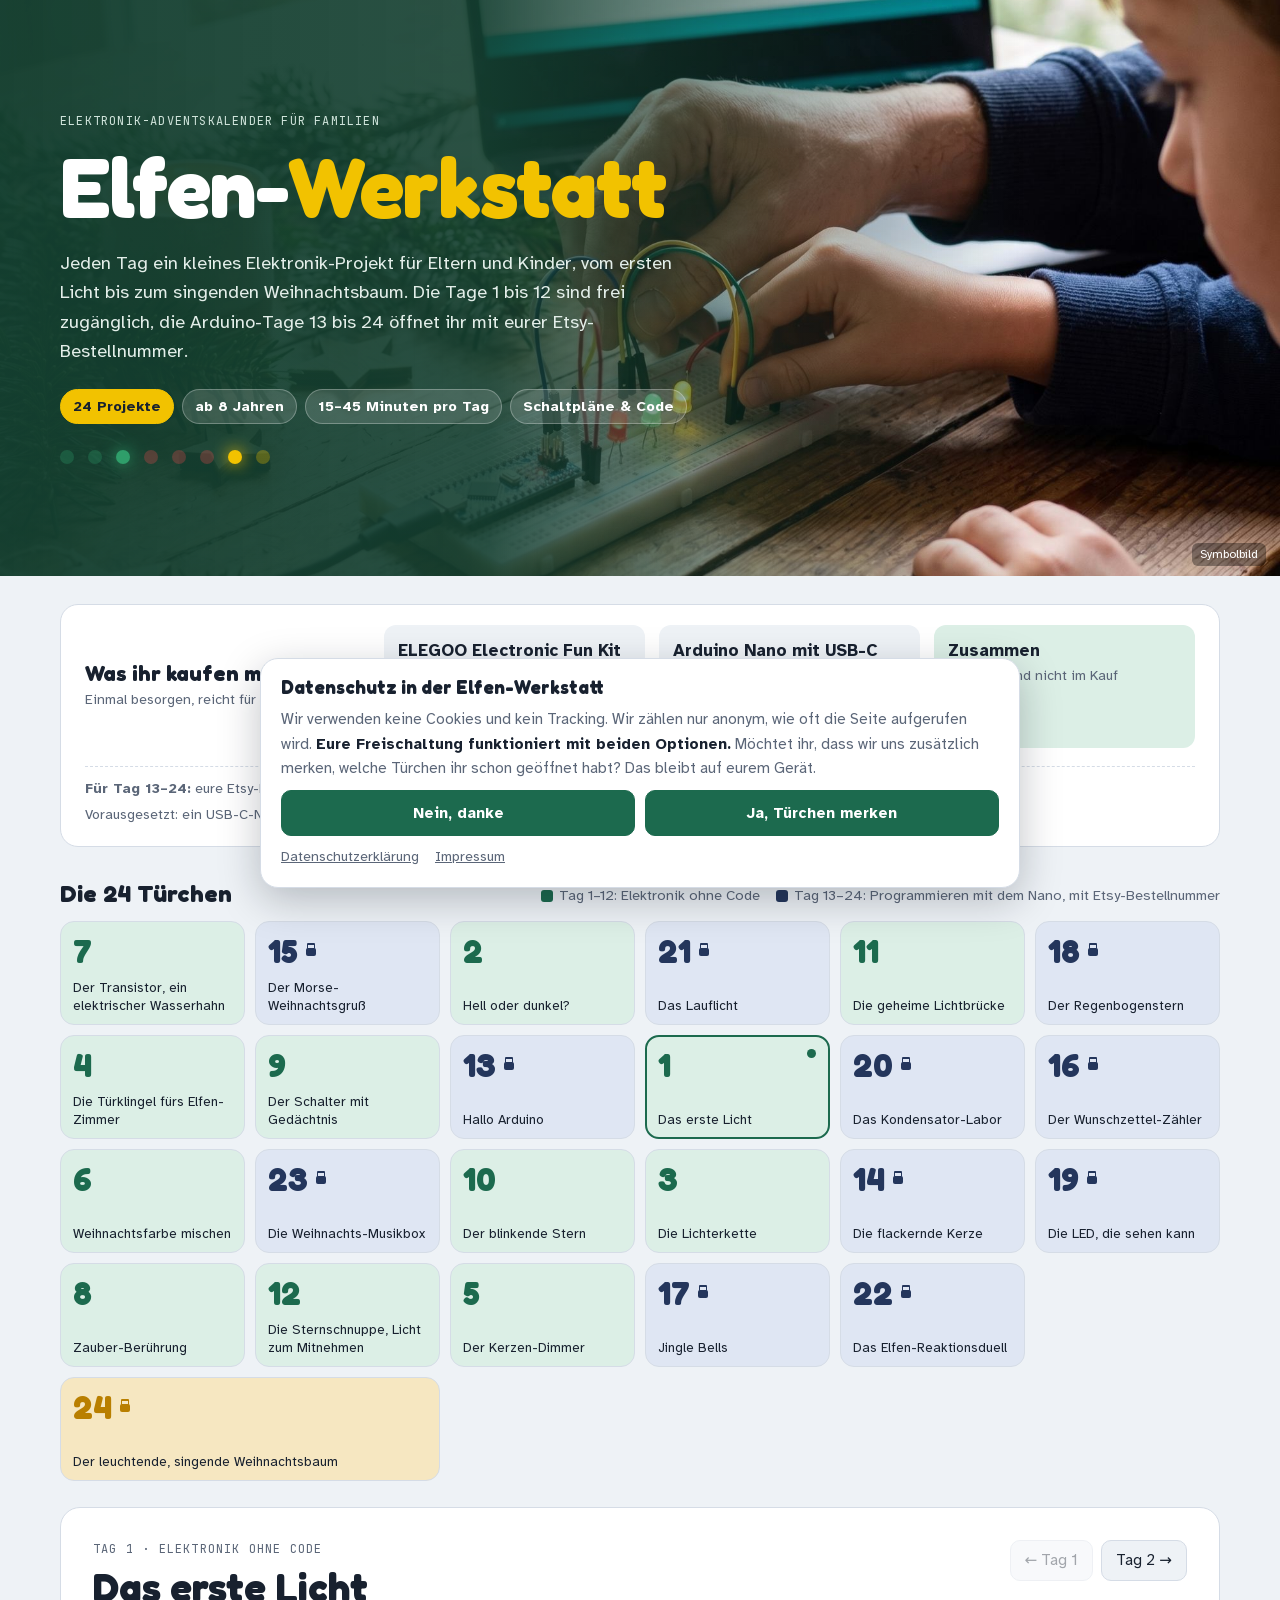
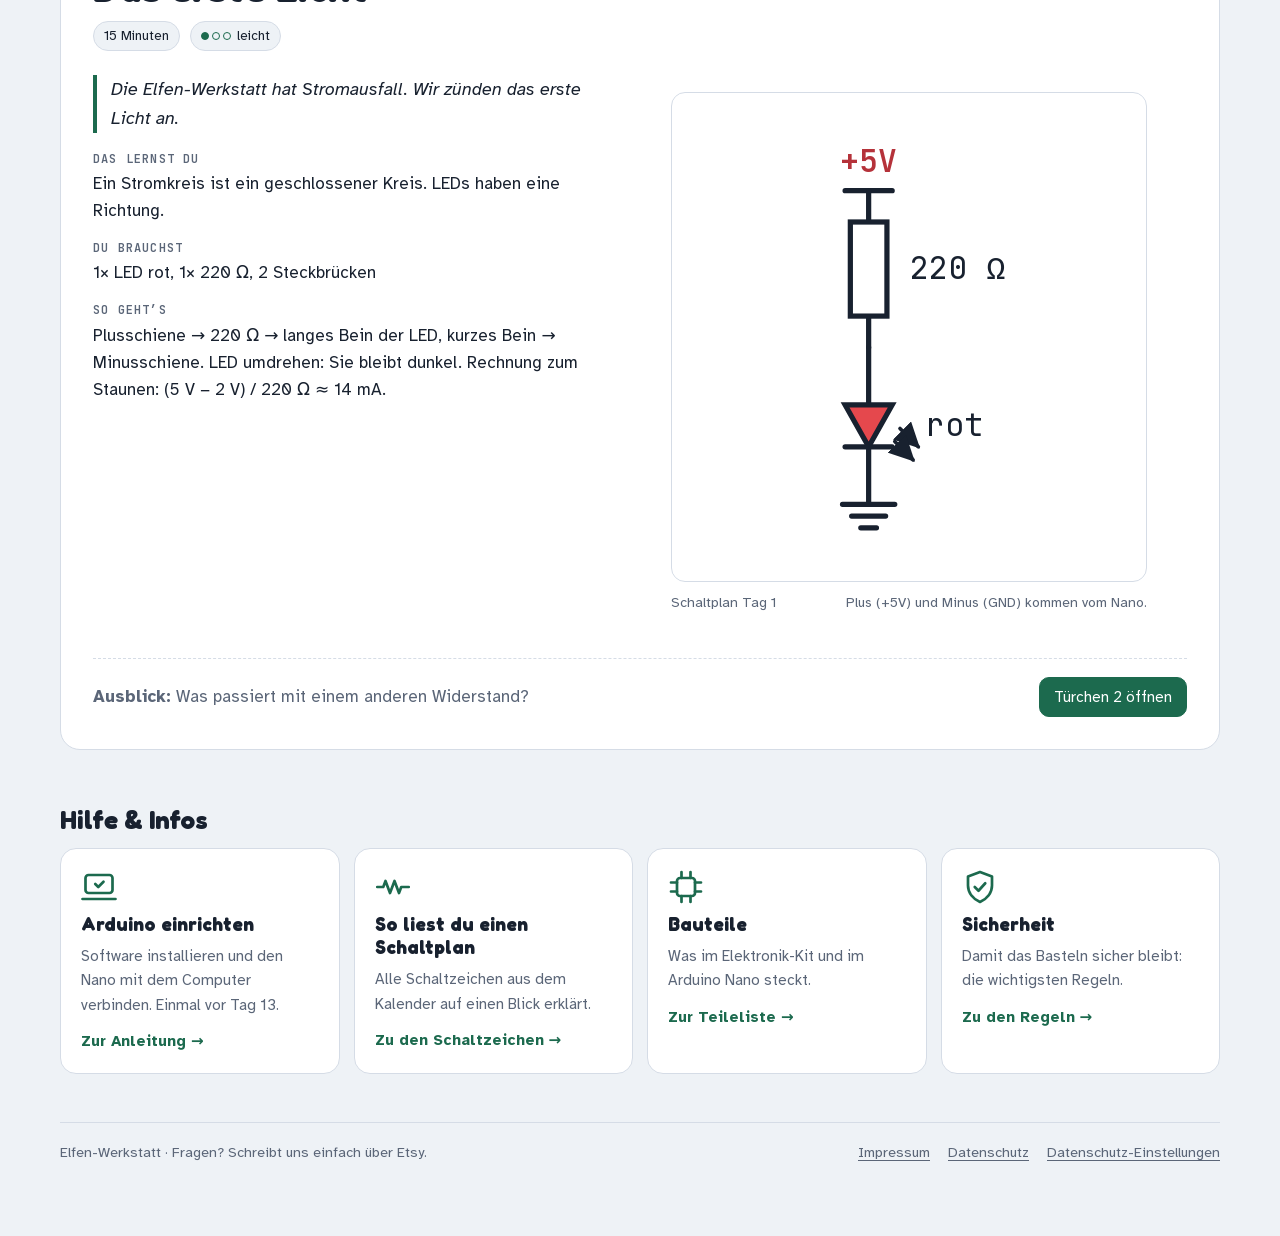
==== commit 658db57b: "Anonyme Besucherzählung mit Vercel Web Analytics (ohne Cookies) Co-Authored-By: Claude Opus 5.5 <nor" ====
--- a/index.html
+++ b/index.html
@@ -534,7 +534,7 @@
 <div class="consent" id="consent" hidden>
   <div class="consent-box" role="dialog" aria-modal="false" aria-labelledby="consent-title">
     <h2 id="consent-title">Datenschutz in der Elfen-Werkstatt</h2>
-    <p>Wir verwenden keine Cookies und kein Tracking. <strong>Eure Freischaltung funktioniert mit beiden Optionen.</strong> Möchtet ihr, dass wir uns zusätzlich merken, welche Türchen ihr schon geöffnet habt? Das bleibt auf eurem Gerät.</p>
+    <p>Wir verwenden keine Cookies und kein Tracking. Wir zählen nur anonym, wie oft die Seite aufgerufen wird. <strong>Eure Freischaltung funktioniert mit beiden Optionen.</strong> Möchtet ihr, dass wir uns zusätzlich merken, welche Türchen ihr schon geöffnet habt? Das bleibt auf eurem Gerät.</p>
     <div class="consent-actions">
       <button type="button" class="btn" data-consent="notwendig">Nein, danke</button>
       <button type="button" class="btn" data-consent="fortschritt">Ja, Türchen merken</button>
@@ -543,7 +543,7 @@
   </div>
 </div>
 
-<script type="application/json" id="data">{"tage": [{"tag": 1, "titel": "Das erste Licht", "finale": false, "teil": 1, "story": "Die Elfen-Werkstatt hat Stromausfall. Wir zünden das erste Licht an.", "ziel": "Ein Stromkreis ist ein geschlossener Kreis. LEDs haben eine Richtung.", "teile": "1× LED rot, 1× 220 Ω, 2 Steckbrücken", "dauer": "15 min · ★", "aufbau": "Plusschiene → 220 Ω → langes Bein der LED, kurzes Bein → Minusschiene. LED umdrehen: Sie bleibt dunkel. Rechnung zum Staunen: (5 V − 2 V) / 220 Ω ≈ 14 mA.", "bruecke": "Was passiert mit einem anderen Widerstand?", "minuten": "15", "sterne": 1, "svg": "<svg class=\"sch\" viewBox=\"26 -2 99 176\" role=\"img\" aria-label=\"Schaltplan Tag 1: Das erste Licht\" xmlns=\"http://www.w3.org/2000/svg\"><polyline class=\"w\" points=\"51,30 69,30\"/><text class=\"net\" x=\"60\" y=\"23\" text-anchor=\"middle\">+5V<\/text><polyline class=\"w\" points=\"60,30 60.0,42.0\"/><polyline class=\"w\" points=\"60.0,78.0 60,90\"/><g transform=\"translate(60.0,60.0) rotate(90.0)\"><rect class=\"b\" x=\"-18\" y=\"-7\" width=\"36\" height=\"14\"/><\/g><text class=\"lbl\" x=\"76.0\" y=\"64.0\" text-anchor=\"start\">220 Ω<\/text><polyline class=\"w\" points=\"60,90 60.0,112.0\"/><polyline class=\"w\" points=\"60.0,128.0 60,150\"/><g transform=\"translate(60.0,120.0) rotate(90.0)\"><path class=\"b\" style=\"fill:var(--led-red)\" d=\"M-8,-9L-8,9L8,0Z\"/><path class=\"w\" d=\"M8,-9V9\"/><path class=\"w thin\" d=\"M1,-12L8,-19\" marker-end=\"url(#ah)\"/><path class=\"w thin\" d=\"M6,-10L13,-17\" marker-end=\"url(#ah)\"/><\/g><text class=\"lbl\" x=\"82.0\" y=\"124.0\" text-anchor=\"start\">rot<\/text><path class=\"w\" d=\"M50,150H70M53.5,154.5H66.5M57,159H63\"/><\/svg>"}, {"tag": 2, "titel": "Hell oder dunkel?", "finale": false, "teil": 1, "story": "Der Weihnachtsmann mag es gemütlich. Wie dimmt man ohne Schalter?", "ziel": "Ohmsches Gesetz: mehr Widerstand, weniger Strom", "teile": "4× LED gelb, je 1× 220 Ω, 1 kΩ, 10 kΩ, 100 kΩ", "dauer": "20 min · ★", "aufbau": "Vier LEDs nebeneinander, jede mit einem anderen Widerstand. Strom etwa 14 mA, 3 mA, 0,3 mA und 0,03 mA. Die 100-kΩ-LED ist fast unsichtbar, höchstens im abgedunkelten Raum zu erahnen. Kinder ordnen die Helligkeit den Widerständen zu, Farbringe lesen inklusive.", "bruecke": "Wie bekommt man viele Lichter an eine Leitung?", "minuten": "20", "sterne": 1, "svg": "<svg class=\"sch\" viewBox=\"6 -2 396 176\" role=\"img\" aria-label=\"Schaltplan Tag 2: Hell oder dunkel?\" xmlns=\"http://www.w3.org/2000/svg\"><polyline class=\"w\" points=\"30,30 330,30\"/><polyline class=\"w\" points=\"21,30 39,30\"/><text class=\"net\" x=\"30\" y=\"23\" text-anchor=\"middle\">+5V<\/text><circle class=\"j\" cx=\"150\" cy=\"30\" r=\"3.2\"/><circle class=\"j\" cx=\"240\" cy=\"30\" r=\"3.2\"/><polyline class=\"w\" points=\"60,150 330,150\"/><circle class=\"j\" cx=\"150\" cy=\"150\" r=\"3.2\"/><circle class=\"j\" cx=\"240\" cy=\"150\" r=\"3.2\"/><path class=\"w\" d=\"M320,150H340M323.5,154.5H336.5M327,159H333\"/><polyline class=\"w\" points=\"60,30 60.0,42.0\"/><polyline class=\"w\" points=\"60.0,78.0 60,90\"/><g transform=\"translate(60.0,60.0) rotate(90.0)\"><rect class=\"b\" x=\"-18\" y=\"-7\" width=\"36\" height=\"14\"/><\/g><text class=\"lbl\" x=\"76.0\" y=\"64.0\" text-anchor=\"start\">220 Ω<\/text><polyline class=\"w\" points=\"60,90 60.0,112.0\"/><polyline class=\"w\" points=\"60.0,128.0 60,150\"/><g transform=\"translate(60.0,120.0) rotate(90.0)\"><path class=\"b\" style=\"fill:var(--led-yellow)\" d=\"M-8,-9L-8,9L8,0Z\"/><path class=\"w\" d=\"M8,-9V9\"/><path class=\"w thin\" d=\"M1,-12L8,-19\" marker-end=\"url(#ah)\"/><path class=\"w thin\" d=\"M6,-10L13,-17\" marker-end=\"url(#ah)\"/><\/g><polyline class=\"w\" points=\"150,30 150.0,42.0\"/><polyline class=\"w\" points=\"150.0,78.0 150,90\"/><g transform=\"translate(150.0,60.0) rotate(90.0)\"><rect class=\"b\" x=\"-18\" y=\"-7\" width=\"36\" height=\"14\"/><\/g><text class=\"lbl\" x=\"166.0\" y=\"64.0\" text-anchor=\"start\">1 kΩ<\/text><polyline class=\"w\" points=\"150,90 150.0,112.0\"/><polyline class=\"w\" points=\"150.0,128.0 150,150\"/><g transform=\"translate(150.0,120.0) rotate(90.0)\"><path class=\"b\" style=\"fill:var(--led-yellow)\" d=\"M-8,-9L-8,9L8,0Z\"/><path class=\"w\" d=\"M8,-9V9\"/><path class=\"w thin\" d=\"M1,-12L8,-19\" marker-end=\"url(#ah)\"/><path class=\"w thin\" d=\"M6,-10L13,-17\" marker-end=\"url(#ah)\"/><\/g><polyline class=\"w\" points=\"240,30 240.0,42.0\"/><polyline class=\"w\" points=\"240.0,78.0 240,90\"/><g transform=\"translate(240.0,60.0) rotate(90.0)\"><rect class=\"b\" x=\"-18\" y=\"-7\" width=\"36\" height=\"14\"/><\/g><text class=\"lbl\" x=\"256.0\" y=\"64.0\" text-anchor=\"start\">10 kΩ<\/text><polyline class=\"w\" points=\"240,90 240.0,112.0\"/><polyline class=\"w\" points=\"240.0,128.0 240,150\"/><g transform=\"translate(240.0,120.0) rotate(90.0)\"><path class=\"b\" style=\"fill:var(--led-yellow)\" d=\"M-8,-9L-8,9L8,0Z\"/><path class=\"w\" d=\"M8,-9V9\"/><path class=\"w thin\" d=\"M1,-12L8,-19\" marker-end=\"url(#ah)\"/><path class=\"w thin\" d=\"M6,-10L13,-17\" marker-end=\"url(#ah)\"/><\/g><polyline class=\"w\" points=\"330,30 330.0,42.0\"/><polyline class=\"w\" points=\"330.0,78.0 330,90\"/><g transform=\"translate(330.0,60.0) rotate(90.0)\"><rect class=\"b\" x=\"-18\" y=\"-7\" width=\"36\" height=\"14\"/><\/g><text class=\"lbl\" x=\"346.0\" y=\"64.0\" text-anchor=\"start\">100 kΩ<\/text><polyline class=\"w\" points=\"330,90 330.0,112.0\"/><polyline class=\"w\" points=\"330.0,128.0 330,150\"/><g transform=\"translate(330.0,120.0) rotate(90.0)\"><path class=\"b\" style=\"fill:var(--led-yellow)\" d=\"M-8,-9L-8,9L8,0Z\"/><path class=\"w\" d=\"M8,-9V9\"/><path class=\"w thin\" d=\"M1,-12L8,-19\" marker-end=\"url(#ah)\"/><path class=\"w thin\" d=\"M6,-10L13,-17\" marker-end=\"url(#ah)\"/><\/g><\/svg>"}, {"tag": 3, "titel": "Die Lichterkette", "finale": false, "teil": 1, "story": "Der Baum braucht eine Lichterkette.", "ziel": "Reihen- und Parallelschaltung", "teile": "3× LED rot, 2× LED grün, 3× 220 Ω, 1× 100 Ω", "dauer": "25 min · ★★", "aufbau": "Erst 2 rote LEDs in Reihe mit 100 Ω: Sie leuchten (5 V − 2 × 2 V = 1 V für den Widerstand). Dann 3 in Reihe: Sie bleiben dunkel, weil 3 × 2 V plus Widerstand mehr als 5 V braucht. Dann parallel: 1 rote und 2 grüne LEDs, jede mit eigenem 220 Ω, alle hell. Für die Reihenschaltung nur rote LEDs nehmen, weil grüne LEDs je nach Sorte bis zu 3 V brauchen und zu zweit schon an 5 V scheitern können. Merksatz: „In Reihe teilen sich die Lichter die Spannung.“", "bruecke": "Jetzt wollen wir selbst bestimmen, wann es leuchtet.", "minuten": "25", "sterne": 2, "svg": "<svg class=\"sch\" viewBox=\"26 -15 639 259\" role=\"img\" aria-label=\"Schaltplan Tag 3: Die Lichterkette\" xmlns=\"http://www.w3.org/2000/svg\"><text class=\"ref\" x=\"40\" y=\"10\" text-anchor=\"start\">A · 2 in Reihe<\/text><polyline class=\"w\" points=\"51,40 69,40\"/><text class=\"net\" x=\"60\" y=\"33\" text-anchor=\"middle\">+5V<\/text><polyline class=\"w\" points=\"60,40 60.0,52.0\"/><polyline class=\"w\" points=\"60.0,88.0 60,100\"/><g transform=\"translate(60.0,70.0) rotate(90.0)\"><rect class=\"b\" x=\"-18\" y=\"-7\" width=\"36\" height=\"14\"/><\/g><text class=\"lbl\" x=\"76.0\" y=\"74.0\" text-anchor=\"start\">100 Ω<\/text><polyline class=\"w\" points=\"60,100 60.0,122.0\"/><polyline class=\"w\" points=\"60.0,138.0 60,160\"/><g transform=\"translate(60.0,130.0) rotate(90.0)\"><path class=\"b\" style=\"fill:var(--led-red)\" d=\"M-8,-9L-8,9L8,0Z\"/><path class=\"w\" d=\"M8,-9V9\"/><path class=\"w thin\" d=\"M1,-12L8,-19\" marker-end=\"url(#ah)\"/><path class=\"w thin\" d=\"M6,-10L13,-17\" marker-end=\"url(#ah)\"/><\/g><text class=\"lbl\" x=\"82.0\" y=\"134.0\" text-anchor=\"start\">rot<\/text><polyline class=\"w\" points=\"60,160 60.0,182.0\"/><polyline class=\"w\" points=\"60.0,198.0 60,220\"/><g transform=\"translate(60.0,190.0) rotate(90.0)\"><path class=\"b\" style=\"fill:var(--led-red)\" d=\"M-8,-9L-8,9L8,0Z\"/><path class=\"w\" d=\"M8,-9V9\"/><path class=\"w thin\" d=\"M1,-12L8,-19\" marker-end=\"url(#ah)\"/><path class=\"w thin\" d=\"M6,-10L13,-17\" marker-end=\"url(#ah)\"/><\/g><text class=\"lbl\" x=\"82.0\" y=\"194.0\" text-anchor=\"start\">rot<\/text><path class=\"w\" d=\"M50,220H70M53.5,224.5H66.5M57,229H63\"/><text class=\"ref\" x=\"170\" y=\"10\" text-anchor=\"start\">B · 3 in Reihe: bleibt dunkel<\/text><polyline class=\"w\" points=\"181,40 199,40\"/><text class=\"net\" x=\"190\" y=\"33\" text-anchor=\"middle\">+5V<\/text><polyline class=\"w\" points=\"190,40 190.0,62.0\"/><polyline class=\"w\" points=\"190.0,78.0 190,100\"/><g transform=\"translate(190.0,70.0) rotate(90.0)\"><path class=\"b\" style=\"fill:var(--led-red)\" d=\"M-8,-9L-8,9L8,0Z\"/><path class=\"w\" d=\"M8,-9V9\"/><path class=\"w thin\" d=\"M1,-12L8,-19\" marker-end=\"url(#ah)\"/><path class=\"w thin\" d=\"M6,-10L13,-17\" marker-end=\"url(#ah)\"/><\/g><text class=\"lbl\" x=\"212.0\" y=\"74.0\" text-anchor=\"start\">rot<\/text><polyline class=\"w\" points=\"190,100 190.0,122.0\"/><polyline class=\"w\" points=\"190.0,138.0 190,160\"/><g transform=\"translate(190.0,130.0) rotate(90.0)\"><path class=\"b\" style=\"fill:var(--led-red)\" d=\"M-8,-9L-8,9L8,0Z\"/><path class=\"w\" d=\"M8,-9V9\"/><path class=\"w thin\" d=\"M1,-12L8,-19\" marker-end=\"url(#ah)\"/><path class=\"w thin\" d=\"M6,-10L13,-17\" marker-end=\"url(#ah)\"/><\/g><text class=\"lbl\" x=\"212.0\" y=\"134.0\" text-anchor=\"start\">rot<\/text><polyline class=\"w\" points=\"190,160 190.0,182.0\"/><polyline class=\"w\" points=\"190.0,198.0 190,220\"/><g transform=\"translate(190.0,190.0) rotate(90.0)\"><path class=\"b\" style=\"fill:var(--led-red)\" d=\"M-8,-9L-8,9L8,0Z\"/><path class=\"w\" d=\"M8,-9V9\"/><path class=\"w thin\" d=\"M1,-12L8,-19\" marker-end=\"url(#ah)\"/><path class=\"w thin\" d=\"M6,-10L13,-17\" marker-end=\"url(#ah)\"/><\/g><text class=\"lbl\" x=\"212.0\" y=\"194.0\" text-anchor=\"start\">rot<\/text><path class=\"w\" d=\"M180,220H200M183.5,224.5H196.5M187,229H193\"/><text class=\"ref\" x=\"400\" y=\"10\" text-anchor=\"start\">C · parallel<\/text><polyline class=\"w\" points=\"410,40 600,40\"/><polyline class=\"w\" points=\"401,40 419,40\"/><text class=\"net\" x=\"410\" y=\"33\" text-anchor=\"middle\">+5V<\/text><circle class=\"j\" cx=\"520\" cy=\"40\" r=\"3.2\"/><polyline class=\"w\" points=\"440,160 600,160\"/><circle class=\"j\" cx=\"520\" cy=\"160\" r=\"3.2\"/><path class=\"w\" d=\"M590,160H610M593.5,164.5H606.5M597,169H603\"/><polyline class=\"w\" points=\"440,40 440.0,52.0\"/><polyline class=\"w\" points=\"440.0,88.0 440,100\"/><g transform=\"translate(440.0,70.0) rotate(90.0)\"><rect class=\"b\" x=\"-18\" y=\"-7\" width=\"36\" height=\"14\"/><\/g><text class=\"lbl\" x=\"456.0\" y=\"74.0\" text-anchor=\"start\">220 Ω<\/text><polyline class=\"w\" points=\"440,100 440.0,122.0\"/><polyline class=\"w\" points=\"440.0,138.0 440,160\"/><g transform=\"translate(440.0,130.0) rotate(90.0)\"><path class=\"b\" style=\"fill:var(--led-red)\" d=\"M-8,-9L-8,9L8,0Z\"/><path class=\"w\" d=\"M8,-9V9\"/><path class=\"w thin\" d=\"M1,-12L8,-19\" marker-end=\"url(#ah)\"/><path class=\"w thin\" d=\"M6,-10L13,-17\" marker-end=\"url(#ah)\"/><\/g><polyline class=\"w\" points=\"520,40 520.0,52.0\"/><polyline class=\"w\" points=\"520.0,88.0 520,100\"/><g transform=\"translate(520.0,70.0) rotate(90.0)\"><rect class=\"b\" x=\"-18\" y=\"-7\" width=\"36\" height=\"14\"/><\/g><text class=\"lbl\" x=\"536.0\" y=\"74.0\" text-anchor=\"start\">220 Ω<\/text><polyline class=\"w\" points=\"520,100 520.0,122.0\"/><polyline class=\"w\" points=\"520.0,138.0 520,160\"/><g transform=\"translate(520.0,130.0) rotate(90.0)\"><path class=\"b\" style=\"fill:var(--led-green)\" d=\"M-8,-9L-8,9L8,0Z\"/><path class=\"w\" d=\"M8,-9V9\"/><path class=\"w thin\" d=\"M1,-12L8,-19\" marker-end=\"url(#ah)\"/><path class=\"w thin\" d=\"M6,-10L13,-17\" marker-end=\"url(#ah)\"/><\/g><polyline class=\"w\" points=\"600,40 600.0,52.0\"/><polyline class=\"w\" points=\"600.0,88.0 600,100\"/><g transform=\"translate(600.0,70.0) rotate(90.0)\"><rect class=\"b\" x=\"-18\" y=\"-7\" width=\"36\" height=\"14\"/><\/g><text class=\"lbl\" x=\"616.0\" y=\"74.0\" text-anchor=\"start\">220 Ω<\/text><polyline class=\"w\" points=\"600,100 600.0,122.0\"/><polyline class=\"w\" points=\"600.0,138.0 600,160\"/><g transform=\"translate(600.0,130.0) rotate(90.0)\"><path class=\"b\" style=\"fill:var(--led-green)\" d=\"M-8,-9L-8,9L8,0Z\"/><path class=\"w\" d=\"M8,-9V9\"/><path class=\"w thin\" d=\"M1,-12L8,-19\" marker-end=\"url(#ah)\"/><path class=\"w thin\" d=\"M6,-10L13,-17\" marker-end=\"url(#ah)\"/><\/g><\/svg>"}, {"tag": 4, "titel": "Die Türklingel fürs Elfen-Zimmer", "finale": false, "teil": 1, "story": "Wer klopft da? Wir bauen eine Klingel mit Licht.", "ziel": "Ein Taster schließt den Stromkreis. Ein aktiver Summer macht selbst den Ton.", "teile": "1× Taster, 1× aktiver Summer, 1× LED blau, 1× 220 Ω", "dauer": "15 min · ★", "aufbau": "Der Taster hat 4 Beine und steckt über der Mittelrinne. Je zwei gegenüberliegende Beine sind immer verbunden, geschaltet wird quer dazu. Plus → Taster → Abzweig: Summer (Plus-Markierung beachten) gegen Minus, parallel dazu LED mit 220 Ω gegen Minus. Drücken: Licht und Ton.", "bruecke": "Ein Taster kennt nur an und aus. Geht es auch stufenlos?", "minuten": "15", "sterne": 1, "svg": "<svg class=\"sch\" viewBox=\"-40 -2 285 236\" role=\"img\" aria-label=\"Schaltplan Tag 4: Die Türklingel fürs Elfen-Zimmer\" xmlns=\"http://www.w3.org/2000/svg\"><polyline class=\"w\" points=\"71,30 89,30\"/><text class=\"net\" x=\"80\" y=\"23\" text-anchor=\"middle\">+5V<\/text><polyline class=\"w\" points=\"80,30 80.0,46.0\"/><polyline class=\"w\" points=\"80.0,74.0 80,90\"/><g transform=\"translate(80.0,60.0) rotate(90.0)\"><circle class=\"o\" cx=\"-12\" cy=\"0\" r=\"2.6\"/><circle class=\"o\" cx=\"12\" cy=\"0\" r=\"2.6\"/><path class=\"w\" d=\"M-14,-8H14M0,-8V-17M-6,-17H6\"/><\/g><text class=\"lbl\" x=\"102.0\" y=\"64.0\" text-anchor=\"start\">Taster<\/text><circle class=\"j\" cx=\"80\" cy=\"90\" r=\"3.2\"/><polyline class=\"w\" points=\"80,90 180,90\"/><polyline class=\"w\" points=\"80,90 80.0,108.0\"/><polyline class=\"w\" points=\"80.0,132.0 80,150\"/><g transform=\"translate(80.0,120.0) rotate(90.0)\"><rect class=\"b\" x=\"-12\" y=\"-10\" width=\"24\" height=\"20\" rx=\"3\"/><path class=\"w thin\" d=\"M-5,-5V5M-1,-7V7M3,-5V5M7,-3V3\"/><path class=\"w thin\" d=\"M-22,-13h6M-19,-16v6\"/><\/g><text class=\"lbl\" x=\"58.0\" y=\"124.0\" text-anchor=\"end\">Summer aktiv<\/text><path class=\"w\" d=\"M70,150H90M73.5,154.5H86.5M77,159H83\"/><polyline class=\"w\" points=\"180,90 180.0,102.0\"/><polyline class=\"w\" points=\"180.0,138.0 180,150\"/><g transform=\"translate(180.0,120.0) rotate(90.0)\"><rect class=\"b\" x=\"-18\" y=\"-7\" width=\"36\" height=\"14\"/><\/g><text class=\"lbl\" x=\"196.0\" y=\"124.0\" text-anchor=\"start\">220 Ω<\/text><polyline class=\"w\" points=\"180,150 180.0,172.0\"/><polyline class=\"w\" points=\"180.0,188.0 180,210\"/><g transform=\"translate(180.0,180.0) rotate(90.0)\"><path class=\"b\" style=\"fill:var(--led-blue)\" d=\"M-8,-9L-8,9L8,0Z\"/><path class=\"w\" d=\"M8,-9V9\"/><path class=\"w thin\" d=\"M1,-12L8,-19\" marker-end=\"url(#ah)\"/><path class=\"w thin\" d=\"M6,-10L13,-17\" marker-end=\"url(#ah)\"/><\/g><text class=\"lbl\" x=\"202.0\" y=\"184.0\" text-anchor=\"start\">blau<\/text><path class=\"w\" d=\"M170,210H190M173.5,214.5H186.5M177,219H183\"/><\/svg>"}, {"tag": 5, "titel": "Der Kerzen-Dimmer", "finale": false, "teil": 1, "story": "Abends soll das Licht langsam leiser werden.", "ziel": "Ein Potentiometer ist ein verstellbarer Widerstand.", "teile": "1× Präzisions-Poti (Mehrgang-Trimmer, Aufdruck „103“ = 10 kΩ, bitte am eigenen Bauteil prüfen), 1× LED gelb, 1× 220 Ω", "dauer": "15 min · ★", "aufbau": "Plus → äußerer Poti-Anschluss, Mittelanschluss → 220 Ω (Schutz, falls das Poti auf 0 steht) → LED → Minus. Mit Fingernagel oder kleinem Schraubendreher drehen: Die LED dimmt. Der Trimmer braucht viele Umdrehungen von ganz hell bis ganz dunkel. Am Poti ist zu sehen, dass es nur ein Widerstand ist, „den man drehen kann“.", "bruecke": "Und wenn man Farben dimmt?", "minuten": "15", "sterne": 1, "svg": "<svg class=\"sch\" viewBox=\"26 -2 161 236\" role=\"img\" aria-label=\"Schaltplan Tag 5: Der Kerzen-Dimmer\" xmlns=\"http://www.w3.org/2000/svg\"><polyline class=\"w\" points=\"51,30 69,30\"/><text class=\"net\" x=\"60\" y=\"23\" text-anchor=\"middle\">+5V<\/text><polyline class=\"w\" points=\"60,30 60.0,42.0\"/><polyline class=\"w\" points=\"60.0,78.0 60,90\"/><g transform=\"translate(60.0,60.0) rotate(90.0)\"><rect class=\"b\" x=\"-18\" y=\"-7\" width=\"36\" height=\"14\"/><path class=\"w\" d=\"M-14,12L13,-11\" marker-end=\"url(#ah)\"/><\/g><text class=\"lbl\" x=\"82.0\" y=\"64.0\" text-anchor=\"start\">Trimmer 10 kΩ<\/text><polyline class=\"w\" points=\"60,90 60.0,102.0\"/><polyline class=\"w\" points=\"60.0,138.0 60,150\"/><g transform=\"translate(60.0,120.0) rotate(90.0)\"><rect class=\"b\" x=\"-18\" y=\"-7\" width=\"36\" height=\"14\"/><\/g><text class=\"lbl\" x=\"76.0\" y=\"124.0\" text-anchor=\"start\">220 Ω<\/text><polyline class=\"w\" points=\"60,150 60.0,172.0\"/><polyline class=\"w\" points=\"60.0,188.0 60,210\"/><g transform=\"translate(60.0,180.0) rotate(90.0)\"><path class=\"b\" style=\"fill:var(--led-yellow)\" d=\"M-8,-9L-8,9L8,0Z\"/><path class=\"w\" d=\"M8,-9V9\"/><path class=\"w thin\" d=\"M1,-12L8,-19\" marker-end=\"url(#ah)\"/><path class=\"w thin\" d=\"M6,-10L13,-17\" marker-end=\"url(#ah)\"/><\/g><text class=\"lbl\" x=\"82.0\" y=\"184.0\" text-anchor=\"start\">gelb<\/text><path class=\"w\" d=\"M50,210H70M53.5,214.5H66.5M57,219H63\"/><\/svg>"}, {"tag": 6, "titel": "Weihnachtsfarbe mischen", "finale": false, "teil": 1, "story": "Jede Familie bekommt ihre eigene Sternfarbe.", "ziel": "Additive Farbmischung, RGB", "teile": "1× RGB-LED, 3× Taster, 3× 220 Ω", "dauer": "20 min · ★★", "aufbau": "Das lange Bein der RGB-LED ist der gemeinsame Minuspol (gemeinsame Kathode) und kommt an Minus. Jeder Farbanschluss bekommt 220 Ω und einen eigenen Taster gegen Plus. Rot und Grün zusammen ergeben Gelb, alle drei ergeben Weiß. Aufgabe: Mischt Türkis und Pink.", "bruecke": "Wie schaltet man mit einem winzigen Strom etwas Großes?", "minuten": "20", "sterne": 2, "svg": "<svg class=\"sch\" viewBox=\"6 -2 404 266\" role=\"img\" aria-label=\"Schaltplan Tag 6: Weihnachtsfarbe mischen\" xmlns=\"http://www.w3.org/2000/svg\"><polyline class=\"w\" points=\"30,30 240,30\"/><polyline class=\"w\" points=\"21,30 39,30\"/><text class=\"net\" x=\"30\" y=\"23\" text-anchor=\"middle\">+5V<\/text><circle class=\"j\" cx=\"150\" cy=\"30\" r=\"3.2\"/><polyline class=\"w\" points=\"60,30 60.0,46.0\"/><polyline class=\"w\" points=\"60.0,74.0 60,90\"/><g transform=\"translate(60.0,60.0) rotate(90.0)\"><circle class=\"o\" cx=\"-12\" cy=\"0\" r=\"2.6\"/><circle class=\"o\" cx=\"12\" cy=\"0\" r=\"2.6\"/><path class=\"w\" d=\"M-14,-8H14M0,-8V-17M-6,-17H6\"/><\/g><text class=\"lbl\" x=\"82.0\" y=\"64.0\" text-anchor=\"start\">Taster R<\/text><polyline class=\"w\" points=\"60,90 60.0,102.0\"/><polyline class=\"w\" points=\"60.0,138.0 60,150\"/><g transform=\"translate(60.0,120.0) rotate(90.0)\"><rect class=\"b\" x=\"-18\" y=\"-7\" width=\"36\" height=\"14\"/><\/g><text class=\"lbl\" x=\"76.0\" y=\"124.0\" text-anchor=\"start\">220 Ω<\/text><polyline class=\"w\" points=\"60,150 60.0,172.0\"/><polyline class=\"w\" points=\"60.0,188.0 60,210\"/><g transform=\"translate(60.0,180.0) rotate(90.0)\"><path class=\"b\" style=\"fill:var(--led-red)\" d=\"M-8,-9L-8,9L8,0Z\"/><path class=\"w\" d=\"M8,-9V9\"/><path class=\"w thin\" d=\"M1,-12L8,-19\" marker-end=\"url(#ah)\"/><path class=\"w thin\" d=\"M6,-10L13,-17\" marker-end=\"url(#ah)\"/><\/g><polyline class=\"w\" points=\"150,30 150.0,46.0\"/><polyline class=\"w\" points=\"150.0,74.0 150,90\"/><g transform=\"translate(150.0,60.0) rotate(90.0)\"><circle class=\"o\" cx=\"-12\" cy=\"0\" r=\"2.6\"/><circle class=\"o\" cx=\"12\" cy=\"0\" r=\"2.6\"/><path class=\"w\" d=\"M-14,-8H14M0,-8V-17M-6,-17H6\"/><\/g><text class=\"lbl\" x=\"172.0\" y=\"64.0\" text-anchor=\"start\">Taster G<\/text><polyline class=\"w\" points=\"150,90 150.0,102.0\"/><polyline class=\"w\" points=\"150.0,138.0 150,150\"/><g transform=\"translate(150.0,120.0) rotate(90.0)\"><rect class=\"b\" x=\"-18\" y=\"-7\" width=\"36\" height=\"14\"/><\/g><text class=\"lbl\" x=\"166.0\" y=\"124.0\" text-anchor=\"start\">220 Ω<\/text><polyline class=\"w\" points=\"150,150 150.0,172.0\"/><polyline class=\"w\" points=\"150.0,188.0 150,210\"/><g transform=\"translate(150.0,180.0) rotate(90.0)\"><path class=\"b\" style=\"fill:var(--led-green)\" d=\"M-8,-9L-8,9L8,0Z\"/><path class=\"w\" d=\"M8,-9V9\"/><path class=\"w thin\" d=\"M1,-12L8,-19\" marker-end=\"url(#ah)\"/><path class=\"w thin\" d=\"M6,-10L13,-17\" marker-end=\"url(#ah)\"/><\/g><polyline class=\"w\" points=\"240,30 240.0,46.0\"/><polyline class=\"w\" points=\"240.0,74.0 240,90\"/><g transform=\"translate(240.0,60.0) rotate(90.0)\"><circle class=\"o\" cx=\"-12\" cy=\"0\" r=\"2.6\"/><circle class=\"o\" cx=\"12\" cy=\"0\" r=\"2.6\"/><path class=\"w\" d=\"M-14,-8H14M0,-8V-17M-6,-17H6\"/><\/g><text class=\"lbl\" x=\"262.0\" y=\"64.0\" text-anchor=\"start\">Taster B<\/text><polyline class=\"w\" points=\"240,90 240.0,102.0\"/><polyline class=\"w\" points=\"240.0,138.0 240,150\"/><g transform=\"translate(240.0,120.0) rotate(90.0)\"><rect class=\"b\" x=\"-18\" y=\"-7\" width=\"36\" height=\"14\"/><\/g><text class=\"lbl\" x=\"256.0\" y=\"124.0\" text-anchor=\"start\">220 Ω<\/text><polyline class=\"w\" points=\"240,150 240.0,172.0\"/><polyline class=\"w\" points=\"240.0,188.0 240,210\"/><g transform=\"translate(240.0,180.0) rotate(90.0)\"><path class=\"b\" style=\"fill:var(--led-blue)\" d=\"M-8,-9L-8,9L8,0Z\"/><path class=\"w\" d=\"M8,-9V9\"/><path class=\"w thin\" d=\"M1,-12L8,-19\" marker-end=\"url(#ah)\"/><path class=\"w thin\" d=\"M6,-10L13,-17\" marker-end=\"url(#ah)\"/><\/g><polyline class=\"w\" points=\"60,210 240,210\"/><circle class=\"j\" cx=\"150\" cy=\"210\" r=\"3.2\"/><polyline class=\"w\" points=\"150,210 150,240\"/><path class=\"w\" d=\"M140,240H160M143.5,244.5H156.5M147,249H153\"/><rect class=\"box dash\" x=\"36\" y=\"140\" width=\"230\" height=\"84\" rx=\"4\"/><text class=\"small\" x=\"276\" y=\"178.0\" text-anchor=\"start\">RGB-LED<\/text><text class=\"small\" x=\"276\" y=\"193.0\" text-anchor=\"start\">gemeinsamer Minus<\/text><\/svg>"}, {"tag": 7, "titel": "Der Transistor, ein elektrischer Wasserhahn", "finale": false, "teil": 1, "story": "Der Elfen-Lehrling ist zu schwach für den großen Schalter. Er bekommt einen Helfer.", "ziel": "Ein kleiner Basisstrom steuert einen großen Kollektorstrom (Verstärkung).", "teile": "1× PN2222, 1× Taster, 1× 1 kΩ, 1× 100 kΩ, 1× LED rot, 1× 220 Ω", "dauer": "20 min · ★★", "aufbau": "LED mit 220 Ω von Plus an den Kollektor, Emitter an Minus. Basis über 1 kΩ und Taster an Plus. Drücken: LED an. Dann 1 kΩ gegen 100 kΩ tauschen: Die LED leuchtet immer noch. 0,04 mA steuern etwa 6 mA, der Transistor verstärkt rund 150-fach. Die Beinbelegung (E, B, C, flache Seite vorne) steht auf einer Grafik.", "bruecke": "Wenn schon so wenig Strom reicht, reicht dann ein Finger?", "minuten": "20", "sterne": 2, "svg": "<svg class=\"sch\" viewBox=\"-51 0 322 260\" role=\"img\" aria-label=\"Schaltplan Tag 7: Der Transistor, ein elektrischer Wasserhahn\" xmlns=\"http://www.w3.org/2000/svg\"><circle class=\"b\" cx=\"172\" cy=\"186\" r=\"17\"/><path class=\"w\" d=\"M138,186H165M165,175V197M165,181L180,172V152M180,200V220\"/><path class=\"w\" d=\"M165,191L180,200\" marker-end=\"url(#ah)\"/><text class=\"ref\" x=\"194\" y=\"168\" text-anchor=\"start\">T1 PN2222<\/text><polyline class=\"w\" points=\"171,32 189,32\"/><text class=\"net\" x=\"180\" y=\"25\" text-anchor=\"middle\">+5V<\/text><polyline class=\"w\" points=\"180,32 180.0,44.0\"/><polyline class=\"w\" points=\"180.0,80.0 180,92\"/><g transform=\"translate(180.0,62.0) rotate(90.0)\"><rect class=\"b\" x=\"-18\" y=\"-7\" width=\"36\" height=\"14\"/><\/g><text class=\"lbl\" x=\"196.0\" y=\"66.0\" text-anchor=\"start\">220 Ω<\/text><polyline class=\"w\" points=\"180,92 180.0,114.0\"/><polyline class=\"w\" points=\"180.0,130.0 180,152\"/><g transform=\"translate(180.0,122.0) rotate(90.0)\"><path class=\"b\" style=\"fill:var(--led-red)\" d=\"M-8,-9L-8,9L8,0Z\"/><path class=\"w\" d=\"M8,-9V9\"/><path class=\"w thin\" d=\"M1,-12L8,-19\" marker-end=\"url(#ah)\"/><path class=\"w thin\" d=\"M6,-10L13,-17\" marker-end=\"url(#ah)\"/><\/g><text class=\"lbl\" x=\"202.0\" y=\"126.0\" text-anchor=\"start\">rot<\/text><polyline class=\"w\" points=\"180,152 180,152\"/><polyline class=\"w\" points=\"180,220 180,236\"/><path class=\"w\" d=\"M170,236H190M173.5,240.5H186.5M177,245H183\"/><polyline class=\"w\" points=\"61,32 79,32\"/><text class=\"net\" x=\"70\" y=\"25\" text-anchor=\"middle\">+5V<\/text><polyline class=\"w\" points=\"70,32 70.0,48.0\"/><polyline class=\"w\" points=\"70.0,76.0 70,92\"/><g transform=\"translate(70.0,62.0) rotate(90.0)\"><circle class=\"o\" cx=\"-12\" cy=\"0\" r=\"2.6\"/><circle class=\"o\" cx=\"12\" cy=\"0\" r=\"2.6\"/><path class=\"w\" d=\"M-14,-8H14M0,-8V-17M-6,-17H6\"/><\/g><text class=\"lbl\" x=\"48.0\" y=\"66.0\" text-anchor=\"end\">Taster<\/text><polyline class=\"w\" points=\"70,92 70.0,104.0\"/><polyline class=\"w\" points=\"70.0,140.0 70,152\"/><g transform=\"translate(70.0,122.0) rotate(90.0)\"><rect class=\"b\" x=\"-18\" y=\"-7\" width=\"36\" height=\"14\"/><\/g><text class=\"lbl\" x=\"54.0\" y=\"126.0\" text-anchor=\"end\">1 kΩ / 100 kΩ<\/text><polyline class=\"w\" points=\"70,152 70,186 138,186\"/><\/svg>"}, {"tag": 8, "titel": "Zauber-Berührung", "finale": false, "teil": 1, "story": "Der Zauberstern leuchtet nur, wenn ein Mensch ihn berührt.", "ziel": "Darlington-Schaltung: zwei Transistoren hintereinander verstärken etwa 10.000-fach. Die Haut leitet ein bisschen.", "teile": "2× PN2222, 1× LED weiß, 1× 330 Ω, 1× 1 kΩ, 2 Steckbrücken als Berührungskontakte", "dauer": "25 min · ★★", "aufbau": "Emitter von T1 → Basis von T2, beide Kollektoren zusammen → LED → 330 Ω → Plus, Emitter von T2 → Minus. Kontakt A: Basis von T1. Kontakt B: über 1 kΩ an Plus. Beide Drahtenden gleichzeitig mit dem Finger berühren: Die LED geht an. Feuchte Finger leuchten heller.", "bruecke": "Zwei Transistoren können sich auch gegenseitig steuern.", "minuten": "25", "sterne": 2, "svg": "<svg class=\"sch\" viewBox=\"-28 -12 333 342\" role=\"img\" aria-label=\"Schaltplan Tag 8: Zauber-Berührung\" xmlns=\"http://www.w3.org/2000/svg\"><circle class=\"b\" cx=\"232\" cy=\"262\" r=\"17\"/><path class=\"w\" d=\"M198,262H225M225,251V273M225,257L240,248V228M240,276V296\"/><path class=\"w\" d=\"M225,267L240,276\" marker-end=\"url(#ah)\"/><text class=\"ref\" x=\"254\" y=\"244\" text-anchor=\"start\">T2<\/text><circle class=\"b\" cx=\"152\" cy=\"202\" r=\"17\"/><path class=\"w\" d=\"M118,202H145M145,191V213M145,197L160,188V168M160,216V236\"/><path class=\"w\" d=\"M145,207L160,216\" marker-end=\"url(#ah)\"/><text class=\"ref\" x=\"174\" y=\"184\" text-anchor=\"start\">T1<\/text><polyline class=\"w\" points=\"231,20 249,20\"/><text class=\"net\" x=\"240\" y=\"13\" text-anchor=\"middle\">+5V<\/text><polyline class=\"w\" points=\"240,20 240.0,32.0\"/><polyline class=\"w\" points=\"240.0,68.0 240,80\"/><g transform=\"translate(240.0,50.0) rotate(90.0)\"><rect class=\"b\" x=\"-18\" y=\"-7\" width=\"36\" height=\"14\"/><\/g><text class=\"lbl\" x=\"256.0\" y=\"54.0\" text-anchor=\"start\">330 Ω<\/text><polyline class=\"w\" points=\"240,80 240.0,102.0\"/><polyline class=\"w\" points=\"240.0,118.0 240,140\"/><g transform=\"translate(240.0,110.0) rotate(90.0)\"><path class=\"b\" style=\"fill:var(--led-white)\" d=\"M-8,-9L-8,9L8,0Z\"/><path class=\"w\" d=\"M8,-9V9\"/><path class=\"w thin\" d=\"M1,-12L8,-19\" marker-end=\"url(#ah)\"/><path class=\"w thin\" d=\"M6,-10L13,-17\" marker-end=\"url(#ah)\"/><\/g><text class=\"lbl\" x=\"262.0\" y=\"114.0\" text-anchor=\"start\">weiß<\/text><polyline class=\"w\" points=\"240,140 240,228\"/><polyline class=\"w\" points=\"160,168 160,140 240,140\"/><circle class=\"j\" cx=\"240\" cy=\"140\" r=\"3.2\"/><polyline class=\"w\" points=\"160,236 160,262 198,262\"/><polyline class=\"w\" points=\"240,296 240,306\"/><path class=\"w\" d=\"M230,306H250M233.5,310.5H246.5M237,315H243\"/><polyline class=\"w\" points=\"118,202 84,202\"/><circle class=\"o\" cx=\"80\" cy=\"202\" r=\"4\"/><circle class=\"o\" cx=\"52\" cy=\"202\" r=\"4\"/><text class=\"small\" x=\"66\" y=\"230\" text-anchor=\"middle\">Finger<\/text><polyline class=\"w\" points=\"48,202 30,202\"/><polyline class=\"w\" points=\"30,202 30.0,190.0\"/><polyline class=\"w\" points=\"30.0,154.0 30,142\"/><g transform=\"translate(30.0,172.0) rotate(-90.0)\"><rect class=\"b\" x=\"-18\" y=\"-7\" width=\"36\" height=\"14\"/><\/g><text class=\"lbl\" x=\"14.0\" y=\"176.0\" text-anchor=\"end\">1 kΩ<\/text><polyline class=\"w\" points=\"21,142 39,142\"/><text class=\"net\" x=\"30\" y=\"135\" text-anchor=\"middle\">+5V<\/text><\/svg>"}, {"tag": 9, "titel": "Der Schalter mit Gedächtnis", "finale": false, "teil": 1, "story": "Der Weihnachtsmann soll ein Signal hinterlassen: „Geschenke sind da!“ Es bleibt an, bis jemand es zurücksetzt.", "ziel": "Ein Flipflop aus zwei Transistoren merkt sich einen Zustand: die Grundidee jedes Computerspeichers.", "teile": "2× PN2222, 2× Taster, 2× 1 kΩ, 2× 10 kΩ, 2× 330 Ω, 1× LED rot, 1× LED grün", "dauer": "30 min · ★★★", "aufbau": "Zwei gleiche Hälften. Je Transistor: Kollektor über 1 kΩ an Plus, dazu parallel eine LED mit 330 Ω von Plus an den Kollektor, Emitter an Minus. Rote LED an T1 („warten“), grüne LED an T2 („Geschenke da“). Über Kreuz: Kollektor T1 → 10 kΩ → Basis T2 und Kollektor T2 → 10 kΩ → Basis T1. Taster „Geschenke da“ verbindet Basis T1 mit Minus, Taster „Zurücksetzen“ verbindet Basis T2 mit Minus. Kurz drücken: Die LEDs wechseln und <em>bleiben<\/em> so, auch nach dem Loslassen. Der Zustand bleibt gespeichert, bis man umschaltet oder den Strom wegnimmt.", "warum": "Der leitende Transistor zieht seinen Kollektor auf etwa 0,2 V und hält damit den anderen gesperrt. Der gesperrte Transistor lässt seinen Kollektor hoch und liefert über 1 kΩ + 10 kΩ etwa 0,4 mA Basisstrom an den leitenden. Das reicht für 8 mA LED-Strom.", "bonus_hinweis": "nur falls euer Kit Fotowiderstände enthält", "bonus": "Nachtlicht: Fotowiderstand von der Basis eines Transistors nach Minus, 10 kΩ + Poti von Plus an die Basis, LED am Kollektor. Bei Dunkelheit geht das Licht an.", "bruecke": "Was passiert, wenn das Flipflop sich selbst umschaltet?", "minuten": "30", "sterne": 3, "svg": "<svg class=\"sch\" viewBox=\"27 8 386 376\" role=\"img\" aria-label=\"Schaltplan Tag 9: Der Schalter mit Gedächtnis\" xmlns=\"http://www.w3.org/2000/svg\"><circle class=\"b\" cx=\"150\" cy=\"230\" r=\"17\"/><path class=\"w\" d=\"M184,230H157M157,219V241M157,225L142,216V196M142,244V264\"/><path class=\"w\" d=\"M157,235L142,244\" marker-end=\"url(#ah)\"/><text class=\"ref\" x=\"128\" y=\"212\" text-anchor=\"end\">T1<\/text><circle class=\"b\" cx=\"290\" cy=\"230\" r=\"17\"/><path class=\"w\" d=\"M256,230H283M283,219V241M283,225L298,216V196M298,244V264\"/><path class=\"w\" d=\"M283,235L298,244\" marker-end=\"url(#ah)\"/><text class=\"ref\" x=\"312\" y=\"212\" text-anchor=\"start\">T2<\/text><polyline class=\"w\" points=\"62,40 348,40\"/><polyline class=\"w\" points=\"53,40 71,40\"/><text class=\"net\" x=\"62\" y=\"33\" text-anchor=\"middle\">+5V<\/text><circle class=\"j\" cx=\"142\" cy=\"40\" r=\"3.2\"/><circle class=\"j\" cx=\"298\" cy=\"40\" r=\"3.2\"/><polyline class=\"w\" points=\"142,40 142.0,52.0\"/><polyline class=\"w\" points=\"142.0,88.0 142,100\"/><g transform=\"translate(142.0,70.0) rotate(90.0)\"><rect class=\"b\" x=\"-18\" y=\"-7\" width=\"36\" height=\"14\"/><\/g><text class=\"lbl\" x=\"158.0\" y=\"74.0\" text-anchor=\"start\">1 kΩ<\/text><polyline class=\"w\" points=\"298,40 298.0,52.0\"/><polyline class=\"w\" points=\"298.0,88.0 298,100\"/><g transform=\"translate(298.0,70.0) rotate(90.0)\"><rect class=\"b\" x=\"-18\" y=\"-7\" width=\"36\" height=\"14\"/><\/g><text class=\"lbl\" x=\"282.0\" y=\"74.0\" text-anchor=\"end\">1 kΩ<\/text><polyline class=\"w\" points=\"92,40 92.0,52.0\"/><polyline class=\"w\" points=\"92.0,88.0 92,100\"/><g transform=\"translate(92.0,70.0) rotate(90.0)\"><rect class=\"b\" x=\"-18\" y=\"-7\" width=\"36\" height=\"14\"/><\/g><text class=\"lbl\" x=\"76.0\" y=\"74.0\" text-anchor=\"end\">330 Ω<\/text><polyline class=\"w\" points=\"92,100 92.0,122.0\"/><polyline class=\"w\" points=\"92.0,138.0 92,160\"/><g transform=\"translate(92.0,130.0) rotate(90.0)\"><path class=\"b\" style=\"fill:var(--led-red)\" d=\"M-8,-9L-8,9L8,0Z\"/><path class=\"w\" d=\"M8,-9V9\"/><path class=\"w thin\" d=\"M1,-12L8,-19\" marker-end=\"url(#ah)\"/><path class=\"w thin\" d=\"M6,-10L13,-17\" marker-end=\"url(#ah)\"/><\/g><text class=\"lbl\" x=\"70.0\" y=\"134.0\" text-anchor=\"end\">rot<\/text><polyline class=\"w\" points=\"348,40 348.0,52.0\"/><polyline class=\"w\" points=\"348.0,88.0 348,100\"/><g transform=\"translate(348.0,70.0) rotate(90.0)\"><rect class=\"b\" x=\"-18\" y=\"-7\" width=\"36\" height=\"14\"/><\/g><text class=\"lbl\" x=\"364.0\" y=\"74.0\" text-anchor=\"start\">330 Ω<\/text><polyline class=\"w\" points=\"348,100 348.0,122.0\"/><polyline class=\"w\" points=\"348.0,138.0 348,160\"/><g transform=\"translate(348.0,130.0) rotate(90.0)\"><path class=\"b\" style=\"fill:var(--led-green)\" d=\"M-8,-9L-8,9L8,0Z\"/><path class=\"w\" d=\"M8,-9V9\"/><path class=\"w thin\" d=\"M1,-12L8,-19\" marker-end=\"url(#ah)\"/><path class=\"w thin\" d=\"M6,-10L13,-17\" marker-end=\"url(#ah)\"/><\/g><text class=\"lbl\" x=\"370.0\" y=\"134.0\" text-anchor=\"start\">grün<\/text><polyline class=\"w\" points=\"142,100 142,196\"/><polyline class=\"w\" points=\"298,100 298,196\"/><polyline class=\"w\" points=\"92,160 92,172 142,172\"/><polyline class=\"w\" points=\"348,160 348,172 298,172\"/><circle class=\"j\" cx=\"142\" cy=\"172\" r=\"3.2\"/><circle class=\"j\" cx=\"298\" cy=\"172\" r=\"3.2\"/><circle class=\"j\" cx=\"142\" cy=\"130\" r=\"3.2\"/><circle class=\"j\" cx=\"298\" cy=\"130\" r=\"3.2\"/><polyline class=\"w\" points=\"142,130 164.94833596831708,150.13011927045355\"/><polyline class=\"w\" points=\"192.01166403168295,173.86988072954645 256,230\"/><g transform=\"translate(178.5,162.0) rotate(41.3)\"><rect class=\"b\" x=\"-18\" y=\"-7\" width=\"36\" height=\"14\"/><\/g><polyline class=\"w\" points=\"298,130 275.05166403168295,150.13011927045355\"/><polyline class=\"w\" points=\"247.98833596831705,173.86988072954645 184,230\"/><g transform=\"translate(261.5,162.0) rotate(138.7)\"><rect class=\"b\" x=\"-18\" y=\"-7\" width=\"36\" height=\"14\"/><\/g><text class=\"small\" x=\"220\" y=\"118\" text-anchor=\"middle\">2× 10 kΩ über Kreuz<\/text><circle class=\"j\" cx=\"184\" cy=\"230\" r=\"3.2\"/><circle class=\"j\" cx=\"256\" cy=\"230\" r=\"3.2\"/><polyline class=\"w\" points=\"142,264 142,286\"/><path class=\"w\" d=\"M132,286H152M135.5,290.5H148.5M139,295H145\"/><polyline class=\"w\" points=\"298,264 298,286\"/><path class=\"w\" d=\"M288,286H308M291.5,290.5H304.5M295,295H301\"/><polyline class=\"w\" points=\"184,230 184,300\"/><polyline class=\"w\" points=\"184,300 184.0,316.0\"/><polyline class=\"w\" points=\"184.0,344.0 184,360\"/><g transform=\"translate(184.0,330.0) rotate(90.0)\"><circle class=\"o\" cx=\"-12\" cy=\"0\" r=\"2.6\"/><circle class=\"o\" cx=\"12\" cy=\"0\" r=\"2.6\"/><path class=\"w\" d=\"M-14,-8H14M0,-8V-17M-6,-17H6\"/><\/g><text class=\"lbl\" x=\"162.0\" y=\"334.0\" text-anchor=\"end\">„Geschenke da“<\/text><path class=\"w\" d=\"M174,360H194M177.5,364.5H190.5M181,369H187\"/><polyline class=\"w\" points=\"256,230 256,300\"/><polyline class=\"w\" points=\"256,300 256.0,316.0\"/><polyline class=\"w\" points=\"256.0,344.0 256,360\"/><g transform=\"translate(256.0,330.0) rotate(90.0)\"><circle class=\"o\" cx=\"-12\" cy=\"0\" r=\"2.6\"/><circle class=\"o\" cx=\"12\" cy=\"0\" r=\"2.6\"/><path class=\"w\" d=\"M-14,-8H14M0,-8V-17M-6,-17H6\"/><\/g><text class=\"lbl\" x=\"278.0\" y=\"334.0\" text-anchor=\"start\">„Zurücksetzen“<\/text><path class=\"w\" d=\"M246,360H266M249.5,364.5H262.5M253,369H259\"/><\/svg>"}, {"tag": 10, "titel": "Der blinkende Stern", "finale": false, "teil": 1, "story": "Der Stern über dem Stall soll funkeln, ganz ohne Computer.", "ziel": "Ein Kondensator lädt und entlädt sich. Das Flipflop von gestern schaltet sich mit zwei Kondensatoren selbst um (astabiler Multivibrator).", "teile": "2× PN2222, 2× 100 µF, 2× 10 kΩ, 2× 330 Ω, 1× LED rot, 1× LED gelb", "dauer": "30 min · ★★★", "aufbau": "Symmetrische Schaltung: Je Transistor eine LED mit 330 Ω vom Kollektor an Plus. Kollektor T1 → Elko 1 (Plus am Kollektor) → Basis T2, Kollektor T2 → Elko 2 → Basis T1. Jede Basis über 10 kΩ an Plus. Emitter an Minus. Die LEDs blinken abwechselnd.", "rechnung": "Jede Halbperiode dauert etwa 0,69 × R × C = 0,69 × 10 kΩ × 100 µF ≈ <strong>0,69 s<\/strong>. Die Periode ist ≈ 1,4 s, also etwa <strong>0,72 Hz<\/strong>, ein gemütliches Funkeln. Mit 10 µF statt 100 µF: ≈ 7,2 Hz, ein hektisches Flackern. Kinder probieren beide aus. Sättigungs-Check: Basisstrom ≈ (5 − 0,7) V / 10 kΩ ≈ 0,43 mA, Kollektorstrom ≈ 8,5 mA, nötige Verstärkung etwa 20. Der PN2222 schafft 100 und mehr, also schaltet er sicher.", "bonus": "Zwei 100-nF-Kondensatoren (104) statt der Elkos ergeben ≈ 0,69 × 10 kΩ × 100 nF ≈ 0,69 ms je Halbperiode, also <strong>≈ 720 Hz<\/strong>. Den passiven Summer mit 100 Ω in Reihe statt einer LED mit 330 Ω an einen Kollektor anschließen: Aus dem Blinker wird eine Glocke.", "bruecke": "Wie schickt man ein Signal, ohne dass die Drähte sich berühren?", "minuten": "30", "sterne": 3, "svg": "<svg class=\"sch\" viewBox=\"14 8 413 325\" role=\"img\" aria-label=\"Schaltplan Tag 10: Der blinkende Stern\" xmlns=\"http://www.w3.org/2000/svg\"><circle class=\"b\" cx=\"150\" cy=\"230\" r=\"17\"/><path class=\"w\" d=\"M184,230H157M157,219V241M157,225L142,216V196M142,244V264\"/><path class=\"w\" d=\"M157,235L142,244\" marker-end=\"url(#ah)\"/><text class=\"ref\" x=\"128\" y=\"212\" text-anchor=\"end\">T1<\/text><circle class=\"b\" cx=\"290\" cy=\"230\" r=\"17\"/><path class=\"w\" d=\"M256,230H283M283,219V241M283,225L298,216V196M298,244V264\"/><path class=\"w\" d=\"M283,235L298,244\" marker-end=\"url(#ah)\"/><text class=\"ref\" x=\"312\" y=\"212\" text-anchor=\"start\">T2<\/text><polyline class=\"w\" points=\"112,40 298,40\"/><polyline class=\"w\" points=\"103,40 121,40\"/><text class=\"net\" x=\"112\" y=\"33\" text-anchor=\"middle\">+5V<\/text><circle class=\"j\" cx=\"184\" cy=\"40\" r=\"3.2\"/><circle class=\"j\" cx=\"256\" cy=\"40\" r=\"3.2\"/><polyline class=\"w\" points=\"142,40 142.0,52.0\"/><polyline class=\"w\" points=\"142.0,88.0 142,100\"/><g transform=\"translate(142.0,70.0) rotate(90.0)\"><rect class=\"b\" x=\"-18\" y=\"-7\" width=\"36\" height=\"14\"/><\/g><text class=\"lbl\" x=\"126.0\" y=\"74.0\" text-anchor=\"end\">330 Ω<\/text><polyline class=\"w\" points=\"142,100 142.0,122.0\"/><polyline class=\"w\" points=\"142.0,138.0 142,160\"/><g transform=\"translate(142.0,130.0) rotate(90.0)\"><path class=\"b\" style=\"fill:var(--led-red)\" d=\"M-8,-9L-8,9L8,0Z\"/><path class=\"w\" d=\"M8,-9V9\"/><path class=\"w thin\" d=\"M1,-12L8,-19\" marker-end=\"url(#ah)\"/><path class=\"w thin\" d=\"M6,-10L13,-17\" marker-end=\"url(#ah)\"/><\/g><text class=\"lbl\" x=\"120.0\" y=\"134.0\" text-anchor=\"end\">rot<\/text><polyline class=\"w\" points=\"298,40 298.0,52.0\"/><polyline class=\"w\" points=\"298.0,88.0 298,100\"/><g transform=\"translate(298.0,70.0) rotate(90.0)\"><rect class=\"b\" x=\"-18\" y=\"-7\" width=\"36\" height=\"14\"/><\/g><text class=\"lbl\" x=\"314.0\" y=\"74.0\" text-anchor=\"start\">330 Ω<\/text><polyline class=\"w\" points=\"298,100 298.0,122.0\"/><polyline class=\"w\" points=\"298.0,138.0 298,160\"/><g transform=\"translate(298.0,130.0) rotate(90.0)\"><path class=\"b\" style=\"fill:var(--led-yellow)\" d=\"M-8,-9L-8,9L8,0Z\"/><path class=\"w\" d=\"M8,-9V9\"/><path class=\"w thin\" d=\"M1,-12L8,-19\" marker-end=\"url(#ah)\"/><path class=\"w thin\" d=\"M6,-10L13,-17\" marker-end=\"url(#ah)\"/><\/g><text class=\"lbl\" x=\"320.0\" y=\"134.0\" text-anchor=\"start\">gelb<\/text><polyline class=\"w\" points=\"142,160 142,196\"/><polyline class=\"w\" points=\"298,160 298,196\"/><polyline class=\"w\" points=\"184,40 184.0,52.0\"/><polyline class=\"w\" points=\"184.0,88.0 184,100\"/><g transform=\"translate(184.0,70.0) rotate(90.0)\"><rect class=\"b\" x=\"-18\" y=\"-7\" width=\"36\" height=\"14\"/><\/g><polyline class=\"w\" points=\"256,40 256.0,52.0\"/><polyline class=\"w\" points=\"256.0,88.0 256,100\"/><g transform=\"translate(256.0,70.0) rotate(90.0)\"><rect class=\"b\" x=\"-18\" y=\"-7\" width=\"36\" height=\"14\"/><\/g><text class=\"lbl\" x=\"220\" y=\"122\" text-anchor=\"middle\">je 10 kΩ<\/text><polyline class=\"w\" points=\"184,100 184,230\"/><polyline class=\"w\" points=\"256,100 256,230\"/><circle class=\"j\" cx=\"142\" cy=\"172\" r=\"3.2\"/><circle class=\"j\" cx=\"298\" cy=\"172\" r=\"3.2\"/><circle class=\"j\" cx=\"184\" cy=\"200\" r=\"3.2\"/><circle class=\"j\" cx=\"256\" cy=\"200\" r=\"3.2\"/><polyline class=\"w\" points=\"142,172 172.31545431093286,179.44590105882563\"/><polyline class=\"w\" points=\"180.0845456890671,181.35409894117439 256,200\"/><g transform=\"translate(176.2,180.4) rotate(13.8)\"><path class=\"w\" d=\"M-4,-11V11\"/><rect class=\"fill\" x=\"3\" y=\"-11\" width=\"4\" height=\"22\"/><path class=\"w thin\" d=\"M-13,-12h6M-10,-15v6\"/><\/g><polyline class=\"w\" points=\"298,172 267.68454568906714,179.44590105882563\"/><polyline class=\"w\" points=\"259.9154543109329,181.35409894117439 184,200\"/><g transform=\"translate(263.8,180.4) rotate(166.2)\"><path class=\"w\" d=\"M-4,-11V11\"/><rect class=\"fill\" x=\"3\" y=\"-11\" width=\"4\" height=\"22\"/><path class=\"w thin\" d=\"M-13,-12h6M-10,-15v6\"/><\/g><text class=\"small\" x=\"220\" y=\"316\" text-anchor=\"middle\">Kondensatoren: 2× 100 µF über Kreuz, Plus zum Kollektor<\/text><polyline class=\"w\" points=\"142,264 142,286\"/><path class=\"w\" d=\"M132,286H152M135.5,290.5H148.5M139,295H145\"/><polyline class=\"w\" points=\"298,264 298,286\"/><path class=\"w\" d=\"M288,286H308M291.5,290.5H304.5M295,295H301\"/><\/svg>"}, {"tag": 11, "titel": "Die geheime Lichtbrücke", "finale": false, "teil": 1, "story": "Agentin Elfe muss eine Nachricht über eine „unsichtbare Brücke“ senden.", "ziel": "Ein Optokoppler überträgt Signale per Licht in einem Chip (galvanische Trennung).", "teile": "1× 4N35, 1× Taster, 1× 220 Ω, 1× LED rot, 1× 330 Ω", "dauer": "20 min · ★★", "aufbau": "Eingangsseite: Plus → Taster → 220 Ω → Pin 1 (Anode der eingebauten Infrarot-LED), Pin 2 → Minus. Strom ≈ (5 − 1,2) V / 220 Ω ≈ 17 mA. Ausgangsseite: Plus → 330 Ω → LED rot → Pin 5 (Kollektor), Pin 4 (Emitter) → Minus. Taster drücken: Die rote LED leuchtet, obwohl kein Draht die beiden Seiten verbindet. Erklärung: Innen leuchtet eine unsichtbare Infrarot-LED auf einen Fototransistor. Morsezeichen über die Lichtbrücke senden.", "bruecke": "Strom kann man auch speichern.", "minuten": "20", "sterne": 2, "svg": "<svg class=\"sch\" viewBox=\"76 -12 379 286\" role=\"img\" aria-label=\"Schaltplan Tag 11: Die geheime Lichtbrücke\" xmlns=\"http://www.w3.org/2000/svg\"><rect class=\"box\" x=\"200\" y=\"140\" width=\"96\" height=\"110\" rx=\"4\"/><text class=\"ref\" x=\"248.0\" y=\"158\" text-anchor=\"middle\">4N35<\/text><text class=\"small\" x=\"248.0\" y=\"172\" text-anchor=\"middle\">Optokoppler<\/text><polyline class=\"w\" points=\"200,180 184,180\"/><text class=\"pin\" x=\"206\" y=\"184\" text-anchor=\"start\">LED +<\/text><text class=\"num\" x=\"197\" y=\"176\" text-anchor=\"end\">1<\/text><polyline class=\"w\" points=\"200,220 184,220\"/><text class=\"pin\" x=\"206\" y=\"224\" text-anchor=\"start\">LED −<\/text><text class=\"num\" x=\"197\" y=\"216\" text-anchor=\"end\">2<\/text><polyline class=\"w\" points=\"296,180 312,180\"/><text class=\"pin\" x=\"290\" y=\"184\" text-anchor=\"end\">C<\/text><text class=\"num\" x=\"299\" y=\"176\" text-anchor=\"start\">5<\/text><polyline class=\"w\" points=\"296,220 312,220\"/><text class=\"pin\" x=\"290\" y=\"224\" text-anchor=\"end\">E<\/text><text class=\"num\" x=\"299\" y=\"216\" text-anchor=\"start\">4<\/text><polyline class=\"w\" points=\"101,20 119,20\"/><text class=\"net\" x=\"110\" y=\"13\" text-anchor=\"middle\">+5V<\/text><polyline class=\"w\" points=\"110,20 110.0,36.0\"/><polyline class=\"w\" points=\"110.0,64.0 110,80\"/><g transform=\"translate(110.0,50.0) rotate(90.0)\"><circle class=\"o\" cx=\"-12\" cy=\"0\" r=\"2.6\"/><circle class=\"o\" cx=\"12\" cy=\"0\" r=\"2.6\"/><path class=\"w\" d=\"M-14,-8H14M0,-8V-17M-6,-17H6\"/><\/g><text class=\"lbl\" x=\"132.0\" y=\"54.0\" text-anchor=\"start\">Taster<\/text><polyline class=\"w\" points=\"110,80 110.0,92.0\"/><polyline class=\"w\" points=\"110.0,128.0 110,140\"/><g transform=\"translate(110.0,110.0) rotate(90.0)\"><rect class=\"b\" x=\"-18\" y=\"-7\" width=\"36\" height=\"14\"/><\/g><text class=\"lbl\" x=\"126.0\" y=\"114.0\" text-anchor=\"start\">220 Ω<\/text><polyline class=\"w\" points=\"110,140 110,180 184,180\"/><polyline class=\"w\" points=\"184,220 150,220 150,250\"/><path class=\"w\" d=\"M140,250H160M143.5,254.5H156.5M147,259H153\"/><polyline class=\"w\" points=\"381,20 399,20\"/><text class=\"net\" x=\"390\" y=\"13\" text-anchor=\"middle\">+5V<\/text><polyline class=\"w\" points=\"390,20 390.0,32.0\"/><polyline class=\"w\" points=\"390.0,68.0 390,80\"/><g transform=\"translate(390.0,50.0) rotate(90.0)\"><rect class=\"b\" x=\"-18\" y=\"-7\" width=\"36\" height=\"14\"/><\/g><text class=\"lbl\" x=\"406.0\" y=\"54.0\" text-anchor=\"start\">330 Ω<\/text><polyline class=\"w\" points=\"390,80 390.0,102.0\"/><polyline class=\"w\" points=\"390.0,118.0 390,140\"/><g transform=\"translate(390.0,110.0) rotate(90.0)\"><path class=\"b\" style=\"fill:var(--led-red)\" d=\"M-8,-9L-8,9L8,0Z\"/><path class=\"w\" d=\"M8,-9V9\"/><path class=\"w thin\" d=\"M1,-12L8,-19\" marker-end=\"url(#ah)\"/><path class=\"w thin\" d=\"M6,-10L13,-17\" marker-end=\"url(#ah)\"/><\/g><text class=\"lbl\" x=\"412.0\" y=\"114.0\" text-anchor=\"start\">rot<\/text><polyline class=\"w\" points=\"390,140 390,180 312,180\"/><polyline class=\"w\" points=\"312,220 346,220 346,250\"/><path class=\"w\" d=\"M336,250H356M339.5,254.5H352.5M343,259H349\"/><text class=\"small\" x=\"248\" y=\"204\" text-anchor=\"middle\">Licht im Chip<\/text><\/svg>"}, {"tag": 12, "titel": "Die Sternschnuppe, Licht zum Mitnehmen", "finale": false, "teil": 1, "story": "Eine Sternschnuppe leuchtet auf und verglüht langsam.", "ziel": "Ein Kondensator speichert Energie. Eine Diode ist eine Einbahnstraße.", "teile": "1× 100 µF, 1× 1N4007, 1× Taster, 1× PN2222, 1× 100 kΩ, 1× 100 Ω, 1× LED weiß, 1× 220 Ω", "dauer": "25 min · ★★", "aufbau": "Plus → Taster → 1N4007 (Ring zum Elko) → 100 Ω → Elko 100 µF gegen Minus. Elko-Plus über 100 kΩ an die Basis des Transistors, LED mit 220 Ω am Kollektor. Kurz drücken: Die LED leuchtet und verglimmt über mehrere Sekunden (Zeitkonstante 100 kΩ × 100 µF = 10 s). Ohne Diode probieren: Kein Unterschied? Die Diode verhindert, dass später etwas Angeschlossenes den Speicher „leer saugt“. Ein Vorgeschmack auf Elektronik, die sich etwas merkt.", "bruecke": "Morgen wecken wir den Arduino auf, und das Gedächtnis wird digital.", "minuten": "25", "sterne": 2, "svg": "<svg class=\"sch\" viewBox=\"-12 -12 279 296\" role=\"img\" aria-label=\"Schaltplan Tag 12: Die Sternschnuppe, Licht zum Mitnehmen\" xmlns=\"http://www.w3.org/2000/svg\"><polyline class=\"w\" points=\"51,20 69,20\"/><text class=\"net\" x=\"60\" y=\"13\" text-anchor=\"middle\">+5V<\/text><polyline class=\"w\" points=\"60,20 60.0,36.0\"/><polyline class=\"w\" points=\"60.0,64.0 60,80\"/><g transform=\"translate(60.0,50.0) rotate(90.0)\"><circle class=\"o\" cx=\"-12\" cy=\"0\" r=\"2.6\"/><circle class=\"o\" cx=\"12\" cy=\"0\" r=\"2.6\"/><path class=\"w\" d=\"M-14,-8H14M0,-8V-17M-6,-17H6\"/><\/g><text class=\"lbl\" x=\"82.0\" y=\"54.0\" text-anchor=\"start\">Taster<\/text><polyline class=\"w\" points=\"60,80 60.0,102.0\"/><polyline class=\"w\" points=\"60.0,118.0 60,140\"/><g transform=\"translate(60.0,110.0) rotate(90.0)\"><path class=\"b\" style=\"fill:var(--sch-bg)\" d=\"M-8,-9L-8,9L8,0Z\"/><path class=\"w\" d=\"M8,-9V9\"/><\/g><text class=\"lbl\" x=\"76.0\" y=\"114.0\" text-anchor=\"start\">1N4007<\/text><polyline class=\"w\" points=\"60,140 60.0,152.0\"/><polyline class=\"w\" points=\"60.0,188.0 60,200\"/><g transform=\"translate(60.0,170.0) rotate(90.0)\"><rect class=\"b\" x=\"-18\" y=\"-7\" width=\"36\" height=\"14\"/><\/g><text class=\"lbl\" x=\"76.0\" y=\"174.0\" text-anchor=\"start\">100 Ω<\/text><circle class=\"j\" cx=\"60\" cy=\"200\" r=\"3.2\"/><polyline class=\"w\" points=\"60,200 60.0,226.0\"/><polyline class=\"w\" points=\"60.0,234.0 60,260\"/><g transform=\"translate(60.0,230.0) rotate(90.0)\"><path class=\"w\" d=\"M-4,-11V11\"/><rect class=\"fill\" x=\"3\" y=\"-11\" width=\"4\" height=\"22\"/><path class=\"w thin\" d=\"M-13,-12h6M-10,-15v6\"/><\/g><text class=\"lbl\" x=\"44.0\" y=\"234.0\" text-anchor=\"end\">100 µF<\/text><path class=\"w\" d=\"M50,260H70M53.5,264.5H66.5M57,269H63\"/><circle class=\"b\" cx=\"194\" cy=\"200\" r=\"17\"/><path class=\"w\" d=\"M160,200H187M187,189V211M187,195L202,186V166M202,214V234\"/><path class=\"w\" d=\"M187,205L202,214\" marker-end=\"url(#ah)\"/><text class=\"ref\" x=\"216\" y=\"182\" text-anchor=\"start\">T1<\/text><polyline class=\"w\" points=\"60,200 92.0,200.0\"/><polyline class=\"w\" points=\"128.0,200.0 160,200\"/><g transform=\"translate(110.0,200.0) rotate(0.0)\"><rect class=\"b\" x=\"-18\" y=\"-7\" width=\"36\" height=\"14\"/><\/g><text class=\"lbl\" x=\"110.0\" y=\"226.0\" text-anchor=\"middle\">100 kΩ<\/text><polyline class=\"w\" points=\"193,46 211,46\"/><text class=\"net\" x=\"202\" y=\"39\" text-anchor=\"middle\">+5V<\/text><polyline class=\"w\" points=\"202,46 202.0,58.0\"/><polyline class=\"w\" points=\"202.0,94.0 202,106\"/><g transform=\"translate(202.0,76.0) rotate(90.0)\"><rect class=\"b\" x=\"-18\" y=\"-7\" width=\"36\" height=\"14\"/><\/g><text class=\"lbl\" x=\"218.0\" y=\"80.0\" text-anchor=\"start\">220 Ω<\/text><polyline class=\"w\" points=\"202,106 202.0,128.0\"/><polyline class=\"w\" points=\"202.0,144.0 202,166\"/><g transform=\"translate(202.0,136.0) rotate(90.0)\"><path class=\"b\" style=\"fill:var(--led-white)\" d=\"M-8,-9L-8,9L8,0Z\"/><path class=\"w\" d=\"M8,-9V9\"/><path class=\"w thin\" d=\"M1,-12L8,-19\" marker-end=\"url(#ah)\"/><path class=\"w thin\" d=\"M6,-10L13,-17\" marker-end=\"url(#ah)\"/><\/g><text class=\"lbl\" x=\"224.0\" y=\"140.0\" text-anchor=\"start\">weiß<\/text><polyline class=\"w\" points=\"202,234 202,250\"/><path class=\"w\" d=\"M192,250H212M195.5,254.5H208.5M199,259H205\"/><\/svg>"}, {"tag": 13, "titel": "Hallo Arduino", "teil": 2, "finale": false, "gesperrt": true}, {"tag": 14, "titel": "Die flackernde Kerze", "teil": 2, "finale": false, "gesperrt": true}, {"tag": 15, "titel": "Der Morse-Weihnachtsgruß", "teil": 2, "finale": false, "gesperrt": true}, {"tag": 16, "titel": "Der Wunschzettel-Zähler", "teil": 2, "finale": false, "gesperrt": true}, {"tag": 17, "titel": "Jingle Bells", "teil": 2, "finale": false, "gesperrt": true}, {"tag": 18, "titel": "Der Regenbogenstern", "teil": 2, "finale": false, "gesperrt": true}, {"tag": 19, "titel": "Die LED, die sehen kann", "teil": 2, "finale": false, "gesperrt": true}, {"tag": 20, "titel": "Das Kondensator-Labor", "teil": 2, "finale": false, "gesperrt": true}, {"tag": 21, "titel": "Das Lauflicht", "teil": 2, "finale": false, "gesperrt": true}, {"tag": 22, "titel": "Das Elfen-Reaktionsduell", "teil": 2, "finale": false, "gesperrt": true}, {"tag": 23, "titel": "Die Weihnachts-Musikbox", "teil": 2, "finale": false, "gesperrt": true}, {"tag": 24, "titel": "Der leuchtende, singende Weihnachtsbaum", "teil": 2, "finale": true, "gesperrt": true}], "tresor": {"iv": "eoXlwmSeRGcL0FXh", "c": "sl9z9uP8M0Yj294yYgSoH2QC7t1ajGxtUlQFrH6AJYuPL0x1pqK6ll2O37we/bEhl6aAUUcwHTLgs2Yv/3WiDCjlEflcTYfQt5C8RbTKK35V4hfede3H8tHYgFZ5XKtS3iGJxLM/XAqG3s+ukC+cjwWiRTDDSLkzrnHE8PFMhnpGJQjNRwb8leJiWM5ihIlsL3mSBLxIgEPqbEe/UXzJlyIkpP7CzwZNKeVvNmhSEyqT//UVbbqHgIIGDiFBcm/hEUn2IKe8Kot/[base64]/Q3viF+6o7bdc25+tXuFikDkRAy2MUxL/YRvDA1VLGrAt/UcLiD+jsMO8JxZ1QGXKzD9azMaZhJMTaFJ2j7z8rGEjb48+kCKJ8D5uaGPr7sZNnmx/dqwUooDq/OzG5FD0SPjqK9FlQGzO/t/MPnePQJ8ggGcW09uV77qaE72b+Xwu3fsbvZjHLeO97iVIL8hJbPcsW9Qb4XYQ1bRnRlH1QaBac6Poo7iIx7YRKdhxoKD/jFCCvHPn1pAyAd26VHuFyTSSqnwthgVNCNuArWn+grBgQdz3kTd1mhoEHv8b5KIl18aWIy3mzfYqs7ji/llsRvh5rgh25FEMkD0+u5CNppLg63Muujpj0ajCCF+VwnRz6JPFN7aFgGdISoO19xX8HoHgxPIFoog5bdP22O+NcXot9poa9dZAVRzS9J0n/Qaub1dIB0KzE20WVH2cuDFrUCjSCV+iyI5lG0R/9o5xh1Ap0fKYim/s2OdLR7iVaUW3qgdQnKoIau6sNH2sZez3p37ApXVHlTPMS/E+7FBwmuk08vvDGvt793RWDkfOR7MmE3nwcYWfpP4NtSESSYQXd/gZVUF3FWASMj6TXOp191qJkyENINO39FMsUBZO/3OyC2YOH/P0e1+OxWlhPyJrI3QYMTkSPaOHs9Opn3z/k+C8Hc4DQse7t2NlXV9Obejc9zkM3SaqwVelC14Ksyv7BbNpvs+lPYUUzY5lnrq9yG7DrCmpPC1Rofnam1teI8s47IKUqej/0RHQwl+u1mxfrx3C4jWT+jmxWEhNeoamXuwWgxfB8+Swdy+r1mNXs6JU2rRIFwvPR+OHeTLSIMs/kfnKVlpp2djcRipoLUPJFhe7OfUuvEch/NSH0Ek94eOIFewWYhqda0S5J+diomwg9xUc7ds0P4Z1tCsGX57B3nnga30NrlfDt1kQVc4LPA2kv/cet5n2yQS574Z8kqVyQYKaBFvOY6KOv2tRzcI5BMU2oNS6bRx1LgW3FexA1KVwUzMDsQ7A5ef0sHE9bUWUJ3BPKSc18Z9b2NAul2zrydr/iOPja9k7FCMx5pCELOJc/[base64]/UjP/lsth8FKEsbKq/iOpD0ysTcZ8lgUcO7j5TYZUeD8+W4S0XCbSNZcCsQtghnE6kpWK14m5adfJ9xk9ENZCOzLKbOInvCmzqfs+gqahLhR0MSYEKxMiup0wCVYrQv+rUeqe81EaQKpbBBrDQU5zjpMWhC1nj/+90U+i/C4n3HGahNFFKXjwtKzGNYhmAp8Bs5cFqBzBvTA2YLjgXQgM/YffJoKA2OUUE2TIz0deVhhRltmgiiOGxx8rOTIXRq4aBYEMclHBVEKzjsXE8h0Wz5a7sHOsF3bBS2mIrPD/qqmXSJWkEe8kxT7NTTH4jc0NF+cG/YXS1iWkvVopKuUfU9wYcaYCdjXCEwMcKRvk3w8QHpYo9w7qK32fbhavOLygI3Cgmxfgmk19Lsx3OPvLZ3/OyVq3fYef9CcYqCDf6OuTO7B1TTb1fd3IfasCvYq1TqbszJademspUYTo+WhYWovwiCb0XMOVVnhNz3RSVQFC97ZuGFcJXxv8Bs09iHV0pe4iF/Sybcq18Cl0xSZgsO9+rhmE7pxSLQBumKy3Lxt9fpL+PvE27KTAsdyBoElD98ymnLVQO/vVpMvP+RVQGVdT0az0sT0qmgIPa+oWv6q6adwBbhSdii3gyytT9ATMWHhrGO+MAlZvjVDD2inaSXaQJFpONfrd5KWhyMHTBTNvwisTi3Oyq3i1KaMwmSR1Nm4JYVR67GiFxTirvdCQ0CpOBKO9oG1Vuq1DDVScHvtt5mayIzrSO1d9kAeDoaCoyMfXpuebAfKvQ2v/vCRGoqGfr10WhueuNUbgaVkg9MPO0ct7qc+ui8yJb7N1W1lmhL22M6SixY0YVAQl1mqjZJTyPEqg5XiaWbNRTwHa8i3KID9MOO2a0/WaQS2eIQK+ljC+gAVmVp2WF22EbkcyVmOm33kv1Cd26m/Wrb1haB86EaUl02tTlZq/nFjaZDwiA/o4DNrwICCkdzVztI9ZQ6RDverV7P7aaUsmK2QeeW3bQKBHSTeWV2xkx1quHf/CSXrTiOhXWRVlVkyrRQYHO+9iArDRsUb0NYiR17Vgv6Z+CA6kbo2YhVCf8XgIBeRHUXv7Ipe9JMRTAUVgyikZGhRk167j01/U0ylrPtivsS3QX6iZet5xvMCWdBK9KnyOHAtSNF3upnnn9lkK/7cUK/owyBpQ+psAngQ+OB1My/xL918c6DaNQXpWRVhqFhWfqgYa4ah2NaNqpQbDud0ztk4p8mofaGLJfeTO4kjnhgKsb8HcsI4Oh59YhZnolpDoA4LL7zjdVa510DiFC48pT5r/jVuAStuhbGU61JlQoCmlB/mR0hdrDf2R5CIxorbZFXkPIUPnam5G3mwc1kjtfKlqjov5T05ZUSybYx2aOn/JUa4VMrJLUNbo0+WxIe6tCEwWdV6XO5WwHGhBWQlQXQk+FmLfBdDfreVfhn2e/zBbX9IQzjrQp9LqKM9ONI/fvdLgXASulhsafXqPwrZhbyOBerr96SJfWFgyFLMA/71w2ja7+Lnn6wRyci5ZUW3kR30y0B1JRrWwYV71cI+vp38mWwzQ2PpsLvRSAoYivsmkoqaFF2cPNGgioq056wBdmtdyFSZlt52nMwaTd7BFJmipllbGU1o3QSjoKvCppBB7on7Vhc0V/3W176P3uTTLfRYwV4HIkJtav+R3R72ME/naLAhbrhynZYbbDn2KSh3anDcydh4UYGSc6Ro/[base64]/zO7vmniTw5bfZ5bFoPcaZ4znFh6J0egr7O55zR7NhVvpuC+iubjMqZ8ZeP+ewqidfHhZb3M3A9ixm+2/UuwKmLtLjQNCM7xarff6p0++dgz4Euh1LBXXf03ChG8I0pp9AoJood/vBSr2QztQnGFnVNbxjfYGnnR+renUqQdxM6BXvqitY7t7HEAlFKrhNym74+mxrH5jnqgAItERRgXyKXFnJYJp/[base64]/[base64]/zj+iKtehQwULquD6A+/L09sgGaupHRdtsPtyBlJt/rrZzU76N+zeEttybRsxum+++WZTwKq0IQAa90jg9G5fM/578izkXL/TdGaQydjRNR6hYYQNVYNYQdazbRo8sSCdzrnfDc6DMhLajEVZ+g7q/t5PsXWN9HFH5KelUIGKKiD6lZ+j0pBo4LE51ZxZlIYQ81857xOj7rDopr2fZG4UWejS0ak7fCWXiJu0Zum9AXyI14cUiZ3zIZt3OXTo0qdH0NgDvmv+ABYEnMo2Qjdt6LPe15j7mf/Cot6vaIus35Cnu6o2LFc12t0MZF72f9HvJY86zoyumgen653KwyXdtE87nfaL3IwJYkkOIx26MGArqAythdRPHGWzOJqvixntD1pB41cT1/XsG/1LtdgOV8Nh9hEOTejRxeCM1ZjjSvpl8jIAU6282+1xIN98Utx/CPJwS2LyVWQm/r7QsyBATslCd64+P0gERKaSU/A01vXIj+lNmKZnnf+qKEHOTdfnxkwPsTm4sb9X2mrm2+1SzFDeXOwxT2NR73ZYYGFM0c09jhEmKrQhnTH8XM0+qbR+mrxfYHevy1GLd94wI2B37fqWrDGuL6TGberumFcT+Jr+AXpc2TGDJ3K4X/k4Wc4BOBPgOK73tYPhZxPHIGgI171tJVl8xHEtlNl/X/xGulQpfNSnMLobS+bhA26+XUekoVcUsQcr+srQSvDsvOOAwlV2D6hZQq0rLcQynlj+orebMyamD/cxvPhiglQlle1v+ItqKw/wfs6dadCu5Mf1tYjJV4eWEmywviYi3X4IIM20yY9IfK7mOywf+Zsqm41VAXMV+UD3tpuBPq50uFudJADor2B7h8au5u0wrvOMSGd3iAVmnqogVUJlaY5Sl332y9KS/bmu3GdkL5Cj/n01EXWTlTuvAKGoK9RdmtJZDNIrX/YeWtqpF1AiShgxyUQp9+A/63iwAf5iSuDSkSZTR7jpjn03E3NbWLP7emBRVbDDmbun7Q//tXdY2EUujp8YwBie+Rf3+GTYEvFqMdmLmWIjuaUxyYWAjOukSDktCyYSXxPqDuJUz3XFF2pJxOXNvsPDNoiy55Gm6X0gBNuarn/DmrYOkC4s/H9JXEfugjRTGmm1uHwbV+7LObbXA8vCbHqQsZE0a7GVHVRs7RiekQ0fsvGG32ZxHpY1pZ1vWipCil+oAPYWGoBf+d1dCPWMAwXB1Y+lfh0a/ePH1F5YSjg5gLILrRdViMKvchhodPFXQcBmu9KHWy9JOn5cF6rj58wBE76igdCvGZfWs42Je5ECGPwtK1REepsFXcoscTaRmIfKuT7iQDW+6MYPM04C1mQ0Fo9/sQrDWs94E5pFIOrgqFbEcw5E25/J4IbvlBSFDECdQkmCMKY32y/s8sad0O8WPrMcNBZ3cIsuPFWqrWXfgl8H0lBVMSdtY8bDl+59jGHtTeb+S7eHBlz/O+W7YCNc96L3gGv8aKGkxLSAPa0M9hyI43Lo0BPK0NJR7hsbrZkalEA3/pBE4MBg7Vgr8AGkfY8YEYQOmz31zgfD08RvcP3d7uN33S08BC89qu8np5zbuu61+qc5NxZm7NAzBLhVIQN1mgS0nMVjT2H9dAMt/0AeC73Xwn21n4MktSZINz/d80YjU4tZ9bLvp4rcH/2cxJgwA0qyErdTDnv1BBz56pMrUZyVybQ/GW2rFstPenGeh13AZCDB/jgC9YGj6KK4YfMu0iCh3Gkf8NekUFYqHq3l/v8EwABgDt/UrZBiga/ubS/clbRV1ox6q/K+DtuGaa+YJjBaOlD87lQw/oMLhX/T/90TqbMgMRotu8+0RlgGOqFmjK8SkERdJY96EIJJOApru1NwnfMbDrcZyBIIWyWlktgARHRiOOJJbM5QcTbS2mqxu8tgVltx9zQsuKHSX9UplgYxMLPwHVSUxaULxt63S/hs2vhJC7/99sxSMCdQTQATLfnyDp53XZJnIwSXLIMZTDH56VyqW278vxhcq/7R0Ro5YYIkaWJ/ZL0K0nxul1dDOB08TSGagfY6HD42T2uDN3KNdY1GIO+J47vkcJnmUPSJqUin+KIm9ZZce1wMANPGvas++zd97LTbR/aB4OF05VnDSWqeXiOj6AySGiFNqPsFQz6FgbciUEW6Vhn1nGTWw5YIr44AYBZe8suX2obEhyU9AIp2uHwndBBLmNlQjGRRHfRrvXy+wSdkq0BxJfBVCk4bW1vNR85YH4mqb6CN7n97tFRSk3z99DbVCBtmCTs18k9TLc9x/l4FNJydNF9cNve/1WaxfIE5wI/v2DPR3sW4lzXqp2vK/BL8GVxd2XPcS5NG9HFJt03V7/VH5XqoqBf/ruv5wTdluqz0PwKzMNDd9kOrTlam9R3+8gckpSpZzh4rlsUJQ6eTtHod9cj+CEZuut7ylQ2HGzAvFqaRQW9xDWvEHwHguCJn97s5lFgVhvNiJ+yqgYYH06kFQV21UN9rZAko8Vj2xzllZzgroB6xNjiCUgXDmL24oAw+1kQ+q/OLMThud8BTz1rDjDAqpdYrlc/cSwjtRKBL3LtQ/[base64]/CpvshlLBs47ckDlA1iib6IC/fOUdjPMi96cc2x1VZNR6mm7bGKDLqbdk7Pj6o5mLwuQVvcSHeVwDAWTo0Ezmwu+qiMSb3keHMrgTsrs38YykgcH7EtlKvieUqUosIbjsPKxmVHA+tixm51VWpqEJuRFLI4MjTFBALsqITu4Q4t/3ZGI7cwxrSc2De4sFO6YsUTO5p9YAUkJfKVCvV0umlXJz5FlTgmtDaAseSjx2pbR5gggWeMMKIcyJ9W67Jb44cXmsVDdj9wH/GMYsorL/fJm8D3zSVod0Fq8pL6R1sCckZHI7DDErP4drDCk3gNJwMNPGj9DbiwE+oftpk4/I7wrxQunzRydLvPR8J/2vjB4rQGOym/eEbfyy0tWq1o4hNG496l+rdda4Dz57UYg2NhPQbonIop1Dmg3HveG34v8xeSTt0CGAL/lI7LOmEwAPN1fvIT6Kp13c9xWf/MstU/zs2gOe4CzhDGOKj1TMthSUNrNwHBu73FClxh/RcbO/13fFdz+HjYy30O9XMNLbiM2z4vyetttIsfjTvDohWmNzszX6fgQ942mUnANXJYwsAJ4Nw4zT5BPJ7vke63T9xgv4oA6JbeiRHRjDgXo6XooSd/5IvW9NnnOa/s3qQRjL11zj1hp99vyU4exlKHFKI/[base64]/F2u3t9oxRmvtKZHSLfUI5ba5d5gofe2hJf53bakWllJxKcVsaFl9keB7jgGfBB9+y9fA8r1avRZ+A+qzkRIQmg5ecrTe+G6/lLdz6EDACxOBUvaf2ypAt8AMFxZbOikSd2Bmc/TigLY5OfRANszxrmBJyCpwATOiOce0fdjIHug8mudflvxGv9gtIvhH1QMnWE3msu6oEeTMjwvo6gL0ymeDNeCNSjVyQkxoHc2gDT7aISFtEQMIyZhB3+CyOMmUWJnuvT0ZnuDTT3xDki8bryXKOybrRciiN55SBsGNc74laRNWkhtOgnt8Hx8DukOEtF/J9v00CtxcNv2sEPol7a6zMcY21Y/aRenA0E/ilV1W7z05AsymG1+gvcaL2XLLCMxz524Fl0kiQcL5UwyCgxAJru6pJjjdTX0XPoneiZLAnx8iYgEEuD6CnU/CXmzO+G1qsPssdisV6kXfpo5diVyGIXWVUxjMf0BdaIPxF/H+xISd3orIEfAuAm8MiQpNUgzjFu/P8mi6100KwJ4KCuN+nG49sqJXUhLzDyEdVUGiAk7BGY6Xot9WpiPebt5MVuZVjFbM05QJqfmIF6CQ+N67eGxHlLXbLIUic9HmXiwETLPA4ZnWPnmfik246L0afeG4c7DFqpBCdOlTihPwWR+DTxiUzy3M71X9laDuu1P3DH5s84DbSTgMoqHOo4WiBlB49Cdhw/7B277LrfuRplnH+BLmFYGVF0uUztLfTE8Ll8m8Zc2oU8+Diux/bhWwCbc7/Gwg+1soFhF5fYD2StkklF8icxOzm7uH9BLXE0ilDEwIlYjBXezzHOXgclvXg7wi0oRtbsTrHoA2Z2QWP+rwNxaZA37GGZuQNuN3M4kgSWh+x9yfF+FRfAB/uxnrLn9Jcagr+yxtcoBMImgQXxcRd0WxlwDFGqfcy3md3B8LeRr3MeaB0Y/iBcpHgHzIf77B9dSvzswGb7Oee+X8q1J7otIk4xXFMMY1ixU/TtjKvzZzDmUM1O/Xacy0azVA547d4V4KprTrSCYYDdB/mbOW48TE+UYv+Yz4Pa+ybZ3pM9F24BbqrbQk/wBY/Rv+64NEGrfMKE6SyRDlVIsV0vKHepoMSi24EnKyqApIQffwKXCXdWJlKHn6WWmLLz7/axDR4b89M22EFwULQvIV12kwY/RC4jtCn5cHIzlTQQRGH2jG/TWXARLE45vNpL1f1/6LCD2LQgxVMOu3Juzm9rxpnfTBoU7cSBnE+ebbweMP8yE405b6UsXbHj9IClU8HEhAdHVc6SZg/[base64]/SIuixf046/JtIXjVhvo1P5UTXa6UClm2Ml2N1uOMjECOcZeChbyCMc9WN4xWLsb/rdz4Xjvg/uDb+wn5BIx5x01cUG+EnmJoIZMRiR/x/FsDZ6ALyiQJTf4u0MNbn6vFle+PnLK/44vel/eA7IC8OigVjFcF6EnVHTyrGatVJE6UgZeZqFMap1S0dakYfR/32qvqS8/ndGXDMlqc8juhXquiS/3ccMopd8buNw5yuBJEeZ+ngMtNFqp/SyQqhATeZ4ekrM9Oxu1KIrH6E2AHpt1Jf5EjKU52uylccQ9jbyOLSW0cfhUNggyNir10bfL7qvhE4V1JUSfe1bP5y4FxwYsrjgAHZkix4JexBlWDLBAcrpZoM0nYUp6l6vIpRsdtYjkXOXxvr2ea5eksk+Rd3ZKt0lRgDSD/omfORx7AYku1E8vSoZkNBR/pl+E23cM9Qw6NgEkczs07uJwJR/m/Rx5JA/SH8/d+9tlcYqXaJok2Ov3lUI2uO5wa6eaTCfnF3S0UNWjjkHE1Zbk80MY/vteRIFzQ3SlS5YXbYrjvWbxA57YvwDgWHhm5569q+J/VG9I5r2Axi7lyrLpnaqycTCw7OxroJdSpqeLU6wUiCjoPpaoZCeBnmExTN1WhxJaXENDUz0Yvw6P7BMJgB4nKtNN5HScxZnbC4HjbCaDMUeizUM1R4MNNYjaHvWm6xWhorhEn85mN551FoZUU2dQWPSfNoYN1/ZE7aHF+ifPr9ZeP1B8OP4c7ED5BufccgRsF7Dqs+R3JAFGuxJZ4G0j3MtUg2i69Dp61nMKfT6DMqxIYg9zStNhv1zuHG9ETMNQ75+pm9xcakV2zAh183pcUEtIBlQI37Jp2hbnVzoJwnmQr8ZhwBDXfmbX6T/D2oHAP8FS02guTCur92GR7ItAxqWd4FPKaxX2hrjZKUOJvisR6GeHqTH0P1XnPHfnnWAJXZ1un0IRDMgqMnGwtomWglH3/mleOLrXfRJb2EL2ejSCb8h8cW8RPqVnC3umiea39PBAR9zcXwi6cezHb1PFkSdQAvT5LSt1yK4Vbqrz112FD+2PFIEZaQm/BvFbpP1IlJfTL4P20aMFLYz+pJezKkhQdsKhk2xZTGC1YVkDbndWb5+sPI3Xu85lKXfApcyiSzmdqskciS5vq5nfFkE4AqYLcz1NCIT/c2weAtE+EgaRPr/[base64]/jGaGorqXslAG865ndpngiOIogrcX3Vbh9p03QBlomDc3Bx1s5nPxCRYGzYHOwS9KUv579qPIYaru/pZhGEQV+nJn+CcV/sCkebjUrJlY2FdYRIMUBRr3fNW8T1IOUyyWPpHLLG1m5NnrnfODzoaKyc7A5cZRdZsthN1LJ+nPY6xj8jN3pJC34gBZL4nzcSffLaKUwfNmVoQzYvKeyVEFgkjre1HSs2gQmocviWNtunnk9IdiWrfUSYdGFdap9QLVXkm9Q8+TVG931HrlXHRM/116jMR2Ym1VQGSYydO7QxoBoPdhUQMrSG+bq8rlAW9LPgjKEwUipnfeN/dOJQ3G+K4+n3x9H+lWRm37YeM06eYNz6FNvmQ14CcWtPG1QjmL4pKXaBJP6qHQ83/UFyKI/Dr8sYYcu68pWLnVQWm2m63DjgbKlVgAxpOlZF5QmbsXYg0k2Cu2xycMxLqpztZ7bOndjzgSxhbUlzRDZrW8NurwzORt+hGxIFbhIYvG3MqKw4OWQsNkjPKJ46uwG2B8U3MtZ9HCk9YFo6drIN8OZ/CU2clK5B9b7Ax0moHranaJlsY3U/Y3m4cXw/rG6vwqLQNpBOMAFHMEcYd231jqOcYdPVxAQtzEXoqcWd3BLXB2zfEkA0qXeep8+wwSZ/p/TUMJgKUrxzIHxfu9DFUYllP7hKUmpQcSS6cI/dTRs/H+DjllKvcKf+7vzJ7Ch7KZGfZl9YAGlIrTY2p613mwZ6bqt7Ix1UKemVpmrnzBLCXqM4sfbG3a4ULW05LRxXuF1ugZIvWe/X3jtts7ApXfqlbPhoxM3ezgJYEtx4H6IQihAA1xqLJcCI94LvqRSuA1zggECy6Ty+7n9jOUi2s5atAzrbv5mi8PabHvhiCPS5gSo4uJPDmgIdw1FNoZW7M+toNvVWDmQhuf2uOPk4cOE/b+zEYdXiX/K4DdI1ZzO3Y3gTT50HpLtHkV6zmkUz54TiNeZrjLs7Pv+GHQnnvGGIgO+AwOLduIr9QDRdhe3auPAlL6/TzI7cANyHGDAQxH3r00RT6I9xgc0lLsywqofs62//FRtFjLpS+WZ+gPpnjxPQf/SZlFMVpKiFikvTKsC2hUCjF8P8RBNtYHN5KTe3+D8Wlr9+AVuECPLylFQaQNHJau6ReP/s/1amZ5Cv0ZErWNyBIBSDgADsI8K3EF+5uUY7J0IgVwIJhXmYCiMT9pt6cIuIAScWRzrZjK47sivaZpHNF7kh7qtKN2J7FbyZF0g/XRBynhpW+N1K9Y8iTX2b580RrJOXDpq0qKoj4asGX3Q8YqWGioK7kib6xiQmyvTz2qUxaeZhMHi9xR4JrM0mWZDcHl17hUDge7M10Cq3JN5R+CEDOl2Ufbj6VbgVecJMGsUZNO1QBLqFIcwtIu17f+VL/T5xjRCtmzm92+uyb1Zqk1dp0yxL60My/0LejrnVpVNRI/cTOVO8N9lhoa3nLF10UKloyx+glnKTYXJeQS/By8xA+9+4Xim84B5AVgSb969uCTo2+2x0NfnMQ+Ke5jmfUyv+6SAJns71k0087ruWXhzwz0osxLKnqrHUAmyz87EjfpxjQr49ORkZOL6pad/cxOP249TspfFFPRoNuGSEBEinsUwO4BvXEs7CvKojr2KwcLlBW0wWRUN8vQKpqJImTdlBfOKy2pWTdAvzRrxbOwtCiCKguOqqyzdMDM/6xjIkdFoFxRzeuRMIiMwVDXJd/7R+9fUwKTSlBWG4Nkms2OPcMInloge2ymvKo4XP4wanXoHxXRqkCySZ19Dn1v3qKqUPk/gfZ9TdOaz3bAre5HCw3tp5KCJ8wzdlnwyRwX6oPItS8VslzdNxxHlBvBRDTDxvefYiFQ3zws9dU791o/KAPi6fbcvTgtg9GB1L+2TLX8S5AgiN54fp82iwpf9V+Sv3qwuodbjqxX+RxE+2t84JZWHFiX8lmlZDC8xh6gaiINVMXhDeGQl6Ep1a4nAPz8epYbrtEOrC/j0ovKA41zSuB5EBgiFYyIfOxFtBl/mBvXDmu4Os1/OTWtBDhusAy1JeEpjUCvvrstec0HTTDG7lSYpyEBkz5QEHWu/evzFY4vr2wUSR5xVVhzH0cUw6yrK6G6aBHltKLsktiOeROIIOWkImdcGo8s/69gK+GvhE5HISR+GovNkOF9NR4RDcQf63wbhfqnYc96pfqojukzOnQl68LgiC/a2DFdxqRj7blsBnfQtQqeBF/ad5KRgB4/qzwv2zQlExF4eW/vea1TfCgjTUjSQtyqSTHy6hKYa6Ypghlrh/M1/6Gx/uJvHBqmqgei+yOhxZG7hkf97ag7NhRYUdCZjOuGM/[base64]/whvvhb8DtKK0nzQ7DgTB7w43EyFYZhzozMnprMnLjm2dtVI/9NDvSF9KtocJwg9n9xERX6lxcFht6JSlyD/KhUFs5Mslke7RxV3cUXFN0Er1pd/39BDflP33BcTEobsYsgEQvMu25onLGEOnFr4YFv2hpvCfIThJLynr9b4sN6SqB3G01DjylsWVShKx+MAG8l3OiFybseedDOkjhpMH0fVMclRDeD58ICic1yDVlDl34OC3DNhzbPy7WIpv6wODTQx6D0pppJDQnI/zfAnOjcCzJDMQWIU8LCfY172zEzw5IrfQ82M4QkTjfrZ+GlKw3KjDCSkFzfEpDy8mQTvOEZZcb3NNxg49uBiXFEiZen0IdoCH+CAajAEfi9aJi32KkSRRnAZkQPeOyzy3kwjMuPwiTIqTBa5E107cO0PkT+ZTWAxy9ffMfNU/fy/8uva8h0mbDHHsDtKMcQzw/kL3zf4dKIC3SEI+tHGvnKeTRwX7Ie893k20Lq5zkPR6/hsJG83aWNmdq0awhM1YF60ctsQ3kU0VWd6qLk2708ONwN56M4MfUhBkaIzneNGVz6WHBM1S1jhFvh9LPeP+5blF90Ar8vnmH9cQebjs6gjqW/EwZrFQM0FCvjbcndBs1Hkt9b/tzvQmZ2YkC8yGL8joWhVlWbVjGQ4KiI8TemsTPiqJBn9NzIb254VwFnGmck7/tYR+A8UrExGFoVQI85bA5Ok3CbRB6063q80IwgQzDeLHoUaMYIeZTe7mkLsJwpzsaU7yvWUlY4x+czFr1SHJIryJTO3mmAjld30gv6EmYfCPfElev/Lb8ZwTceqz5VEwgflGzAQ1RWpC1iNEWB+Ao2RiXQ6Jb/p5DoXonMdK7ezu2RLB2Rg7YwJmXMMocCPPwIov2BAeG4jRUriDqCsTOJFuKnYKmoM9JPwEQvzh8NzNJ3izSQmif1/LZFcdRXz3CEHqkA2txgJCA3lBB1+oNgk+3lmeNvn1/w6TaV2UkYg6hr2Wz5ge/PUPBORxAg+H2g+qtW+SFdV0n7i2IUiCH9kqP9d7hA/u6TaQt3Gex3L8VKsDdzLmXL2MWZ8raRDvfpo7ba6uNJJnU4em22IYakxqtblEq3e5Yf5L1Zmt/vra2NATRYe02Tkabbtnj2MGvBlfbJBQb4NbqMCiLRkUWeVTQPi4g40XkwfEUx62P8Wz/z63FMLN05hjk61jkROKIyq1anJ7iOxMan78UvkzxG5dsl69LQ19AYABxS7BYBsuAuIe9ZrM0w92yTzWwWl9jtWHr3GZAHVHpHM2P8yahzYpvEjSeLj8csMm5J31AZEut6CGEuLfjNFZOlYbTSWKRNGfhO8fui3BCk8XCj/[base64]/i/aHX8iLuMU4wxxwaLiLH2z/QoStn2pykj+qdliYCvOypvaaRQCPGrpcXAO8KNjNBcL5ZOxdMNuNW42Ai9DzOjPTPI2rXNV6kZerkOUq2sBAhLLZp+fqg8PUR7GzTEs9AZohqhlZKoPNsya/crNuaS3CAKIZZSTwgkIadsb4xxlI0sjTgGAEe3MJz2JydZon1PKmmRGhbLfsuJUmfq3BLJdlzjyL7KhpoJCEwZjrQgoCHb+ZvR/[base64]//VnBz8aPODvbVd/yUb2i0+jTEZiefNqE1PtCuAdoUaaGr8nKV5c1gJkfIcEZTRlTOLKjNKW9RbTqrgEk1XUdgNfaMV+QzmDlxfJaj+yJv2iC8oGu5EEexeYAZPICwOc61VRuPYotwnZ7OESpkdEF84/ReTaqYL+XCOh0m+xxrHzXkm43jFMwUyYrVTM+x+xcTMe/+2RgLerknbuMTEdKB0FIfR04jDPv67D/6ZLLXU82Ix29YDytvhjj69C1iAVZKZMhuM0pJNvuSafqeqo/NhMjxxU+GkDx0qWfxMEmHyw0KCV0ti/rnglI7jvnhJWimRgaSFfEo+bf9SeHjlwOIiIqfnvyXhdnP42+zZCwOiH5cQLBnDj5659mXVyXoFpTnvD9bevJB2NH6H5GgLXPv3uqNglCQKlhe4yxCQy7QU2GM58254Fp3/CgpjxKvXpfGCMhzSD5oQgxC7Ho3ZObIpV3C/m9XTkjMyxUAwruYhlSnD4+FYDPRnIAcdVYDxWxvQDvQaGH7CaZrvLHKttSzSmSxHQ2MGJn9xfQUaiPbu3x8wdhsXR9dkDQnau/6oEeVwWM8X4Je/azEpe1QNWjSuM1uHTqQQUxwPvbX98k3w+joVuFk/3oGYrXMvW8sUL1t6/t+OD4GONlhVcOBAx+LI5KDJciz987/F112tOqphG4f/hakMxEh1IpYNDQuGY+HIG9LEXwZwPOHW1Zr5rJWVq98Cw2JFlrAliZSJE+5MdgOcsBHvzT35fW0Hfbst/MtJC0L3Vr13Oc1XEuaSbrw/zxPyITwxTP4/zG0vouAMhSOx/s/M/cnVr8G75xNTFqFcZjouDObZmpWfNlc0OgzpVOJ1KqowC5x4r/5L6HzIvuleSvUi/mKcIhp2IJmRkzzr4h5M6Y86Iezo0cngd93jfSDqCjU44DFyV8MMusvhNwbpiHedP8yvDKp85NGzCVoGmtgM5I1ORESLwjvHsZ5VFgUTlwN6YbnSYEpdgBHK0ospIeyPdT6MblKbkGMIMLFUErdsxcDDIZb1/8zmuB1OH8tUNuuUDwfrLckpnPDzh5SJkH+BDPChhLkCERO/GmRBlXOIauejOFJfBwMifx2j/6RUwIeypcSf/P/g8rBRn2mSfuyjCDcohoKnXubFOB7mEFQV6DIkhgk5rWx1M7CYV0vkWbdkN7wZNan9NS4KeJCIdjuDFo+Wu7KU2nwTYDqTx6RbfIZSbGpsNCiRDFSs9D/QOhB/XoC6oPpY5FqvPIcyjAHs73+lh40YGcdAPd77f/4unM4X1Um9DCPLMNHkFR10EyfpIUrR6WfTCAzMIjugDlet+axAAQ0kOTnUFNMr4S7/5ZUlE1moW45MUDSc3gP/[base64]/Yp0D+uN693famjGVxuz90ni05zftD8eAZQTg6+DI2rRhvc65WxSob/D6HLbZHRR9MslH9nkqe6U3j/uRTejJB5WKP0fSJn7/pmV+mg2Hug+FPoOGfqUrNarLqSNBWh1squDxCacfX6wcrYIBmzORF4877TwjQuTKMqPBCDSYAqvVEsbPWZS2scu72vtBxUPYYMHvNshShT61PQQyXgOXGfqXZ1nkGP78X/70qvBFAun8qmR21Nxz+Ex5nOznb0CV0pclpwWj1zOTu+j/dPySBGGsRK8h4GVoptPd+CMOAFHFOh0JpWcBWZodCykGZFaeDgehPXvYUHLpFbhPt90EDv6tJ1/iM5xKaRrKRIPjHYSm6GA1KepMrfQierAr4LU5RF4XjQkM2g8oh9yH4a8w1vnpi1vLxouLPI9T/iWM+xmUN4DH+DJ9CUu0FdCiul2kBKjYYYCfmbE7yMUeAel1aGUWrH07M9mW3znyOYNVtZ+RNqXcfSyWTAVYfn44oNXEQlbCtD5HNjq+owzgXyn8nEZp9PJhz7XntyRSzLL8zDM5WiGm91iGulwvVrhWrLsjqmy2pwJnFvYxk3/pm3qe9/KvIhV97zXGrEk8mdmwrSfGZayqVF+NphhCm0Olj9SXE6SF36RiRY+qz9Qzxoo0MGvSF4TbZ7dMQaGDtJ5mjVchBTgQsh+8bUOvMeRaRThnonGy/Flpy+lpud7uQuY8N1ha1Yl886jHt/UWIy+BzFTW26T5SbF2iOv0yvVIZ9djIKnOVoFvSPjk432x6F7wHPbKvABhD8IysuEYeAnkyQHWoxeeqzrZWu1S/1tM5Vro0K11Z/P1VWk0laHotfACEy5/geilcclbOtq3qXYaezaeY/IdsgiM1ORydUsv7AB5floGhkvOFuWz9anla8cNSn8jwIqCcmm8egedO1rZEPA0osYWLFMO9vnrHSF2BXFRepwsXZm4O6qKuIyOVp5RBlkqaNpAoEmZJEi3i5WqEahg261NRR8dKXpWKx4b382VXlddQCa+1fiSQeB9i31FxemH2MNy4Xr05zPWAp/Rzk+iqEHpnua+5uCe/TMUkuzEVms39iQNi1SV3PBAQnWGx81OJ0BfBBNSOKG96MCZsi+QX7naWfaOVeBUiPANmkDrBYjGKV+A2OUELXnoWoSoFGgKIo8oQuM5FRFuPAMwttmbeGflKx/eOhMNVF4A+KZtvLSmWWdSLJH50mhWQ7j84c4KYjKXr+bg2lCMsGp6KTFNV8/P9MQOQKGgM0kJ0ERPyKkweOZIHcmjp0ZPDYdXAUgv7BEk6cA442mKkMyJfb/7MOakur0hlfmcH1qEZiEyr187maLjXzA/YKblWBCByDeO4XJ9b7W3+b1tv2x+OyosxG+Y+0hmz0KrwEIyKEjC+c/Vv6TMBLxzstUXJmi17gHu7CqyGk0iBRmg2+goQpghoL4RWhVITSZI42yVP42V0Df+0+2NW6Ftiu9cX3t2vuL0ORapJPBC+2s+ttfq4Zz03/tJpR8ks+DCNlWcFpkQoN+OykFKSr5lrgcRdpRNbatCQZBRXJzTX19/FEhY/8XM/43ep4YbxNiP5Lf3/M9CWFRigrmFPNN8Mz/uhA5dU3nrLVe9TYr9JelekgJuDk48LjjEC+UTwZC86WYLuwVBc+N0m7CpJratkZHm98W6GbIDQqEWVpLhW9OyE7c9PsdiYtWEzhs9cR3hnpmcE9rnjAIfjuy8hSjmlR0TMqhR4Fvl0U8MC7lzd9gVs4j7/UitobQDan883cPhip4Npft6nbBedz6feHJDKIv4Gy4xAFae9SNIdctALEelX2d0TpnupX79TaMqpnAmbfMY8qVD7prJjs6RB/JyPFhZxFftkL8hk/c3LPGbJLMOfNCs3ZsDUG7JoFKsFbYPUbMvz0vp+WLxyQiKbr4tCkVmDcCtzVWn2EM4REOfREAkyEJh9YfeKlO6/CJQ3Pq/4nxO+acw45KNE4TgBrKs5nvzThM5/EG3H6KCzgh2Z6sklwX2S4aPCreTUOKol378Y+H5L08rukli/ls951GSNR49aROsznYmjW0tkVnL/nz3vGF/rBADM627VwBjc3oLFDjressZCojnER6pf0QqKIaHD2KVExRBQ9Q/qx+vprYQWlDlQWl+kdxBIONrpARdbpLUG5RDtcTB3badCrN4VLi+8aenVMOulVI1HEGXqHXAwSYwnr6gpJ0i1pnVVmSkhzJ5CUQ10J5ZgFu2zIGQn8anZt4YNOClsaaingFL1cuEdSmgG/7UAN0rSA2oWW16/uULlv1HlLvHOXTWOewNMXToLkps4PF0jrEMNhKq8Z+aO2blWPatpj+k8b+dsNT5s0fdqWp34K9NsjZWdeQN/47+2Pb+8RvEvy2ZkIGyladf+AlFE/uow4uW5yaIaRdsSle3H+R0qBNdsztlBId/Z6Qh10vNdERBnronUAInjQNwwaYgmG+iQnCQntPL10pfwCBgN0zTAD+rAHq3/v8Xni+gtJD1FwP9Z2nNLotzlGY3CgSDNjUtBO9fI1NJOAoOChagq5mNZcMCCO0tJPwd0zd5Z/YH2/HduzElO+VrCQCAXSa1uoJ5fyN18VEfr4+BevfoOk+eDLfxCBVNBAOMLTBkzdgTGA09RPAU7ozv7WdM20jO/c4NJ2/YMTxAYYo4gIdMInl1qi1n5vwDs4wQptHtszXlteQVTzYEyc3/Zmtyp7qJocE8IqC35lKStwCGSZ3lZEelAVk6kdaqiDFig/+C2lcMrAbUQyJr4O2vC3JFJmlyCO6xZ2R4YjvAsWJEy/rpbdCbEY2b9iDXMRX4LIHU23HrdL2LTv2TO/[base64]/o9v+ZWaSvRaBlVMw0pIzUQldV2EkZYb2dloCINEOhsjDI8zTSBACdoGIdrQ114FSSmlGrr18IPyJVE/1bNFYTUvRZLYOi4vCy+u8pfwblBO+6+kk7dHw4ai06gxVyYFDy1XuE+P1HEy8pLSs5GNqiAvWNd6Bym7hm607XqVzh02WaBdN+gr1JUAhtB45GBfiVmq1lBaxjz+0f4t4J9X3lwvpC1P4X/HHeGqObCwr17I8Hc8UlsSR3UIn4iR4nKnai7VZRp+bhNulk64golyjEx9nxRUnXfwblOoy5I4LPUtcTik1kOWZCKQMCU4pdZgz+E9UHWVqw01GG5rXgkJstavndpn3LUSZxjq/txjmXOIxDT/2UeEtkXTYsji0uYTEcXnYLM6koCg7elSa3OskHbECx/7Ynbnm3G13hwi9JS7a3W3fWAa0WJEK32kZEIdvskqV5ePSG5vV3hOe0XnL6s1Hotz0oFe5VuCJH+8i0xmQkHR8h+rwPn8QTPejTq8fWXuNHFddKqjz0B55gobWZbEf0eGJo7pyGvJQDHXm5ftEs+8FOLlbO9WO38dG9etJfUH/S2NNlopTGxZzzBHOiXSf5yqRSfggkgT6jgPZZsj8UnNdtp0H5fb+hM4GewC2Ht3YacVDwPAIEhqnRjD9WzhdVBK6ZyLWVTNyH8ex6kROZglmg4JVI1bIM4vExL+abSjrY/5rTxKEseSAWzy4fbX4jZajOBvxdpFbK+/sEvfsh1iumKijXMSjsdC0js6uH7IR4fFr/HEYDUY09iaSKHddfBp49ef/bSJY/voAE6dnjlSeKeRueWlxVx4fZCufMnKIiYODDoj5y33T656YxE7KKadIkPR0ALsqJvqwRgoIYIwbz6LUG3fux+7SBn/HzVOmgIrP/APkwH4xJ7HjeAdHmyYUIMXHLVrtjnhNinzwv9lO0tlg9MzhQ4lY19M12Q70/LWVVVuykNN1PEG7svqseqQl1HXEHX3GcJIhxYpZixfkSFnwvsqXCZ5ENo+/QfrWGnf8i2PZ/erKbmFZmrE397bXMcmn2RkygYy07BxtgG61KrxbN3D0bPxlBn8zP5WiBgZkVeQV6pBZZraAGB9KCRRdUcwTGUC7oS3MA+kkKQ6Nuca75O83vViERzOwd5k4niswIH0kMho6bIWouT7uk8JnGuOWtrJ6AGDvVlT/bK9hmnggEZuO/FfiT5Gvzu/N8l3PWu7pTgVQhZhjbZocrZM2J1CDqudsYxg6K5lTm0aTSr0YA2g34uKLvZGuPEaj0qthUEocCVJmU1Zw1GkCyyMUC0yXVXcxRBALcvAeVVjIJ9TjO3xNLfhSE8bVoPWzyYXWHwPogZgu+HI0zS39vTuHEpCKfGvPgeLB2eeaHA3u8vn/VXV/Skp3KJ7spFha7WquDfZcZHInmlHVVFX3byOJgpE0QOc8KnJBDalraYGj66pAbnL0hVLW4UxL3EiW/Z/I7bvGtrghhWOVnNqxZ6KZMchydbzOojqA63tmwCy+57pXh1TrpCe4+dP9uksm1v7hclOlOVuGE5XpdiM4CaMtWjzIaA9IWvGcIx32cX32jZ/Lbicvo432OiOFNFxg0c345QgHntm4a0kh2mkO1t0o6L7CwxvhyTuZ2wqx/cyayP9xm/DRrgJ0zwqasx9Wi29dtab9/bntoMuTTPPNXh+0yvbFYt1FYdnjajLUUERvnlIt8CqH1xn48SAK1Q2C670nasVbD0uPbqcDr0w/SQLM8OKBttVCVk8BtpnX4IBfzg2+DdKb3T48H2czier1EWEtQNaO8/3eA8E7u/PsO9oMJ/t6xJZmiMZ7+zPR+Jm5oJS/2JgyLZwuVaLRRaIlNUM0plWEvU/a55Bn6UXlXCu2Rzf8PeGjrDkwCdpzPv340TB7EJsVVm1Os1M2aD9mReFXKDw2nvYPWL5csY0xrXP9sc9vAUOphRWHNWMTP3JgnjFYcXsMBWhGUqgq561nXpX6j/yiFMiVEuf+jhocowiJYWJzPHV9EswHsldBKO9wZnWn7n2HYO018MPWyX5lnCNG2Qxww95RWDg6vEMtTw7O4GsmokxozqmKcXNUVj0eKXMUmLEhvPFeW68XFa3BNqcHJQTO81JVBLUHNZ6MLOdg8Vh5Qlb7KG/Nxc5vDGZlfxxBSMXJNGdmM346g5mWsohrryj5FitFdZ71vREsiJxLlkZTIGCsch236zpM8NHqgW7sYDMK+qR48QWyD4uX5brF3ovt59O/sVElOQnHBd1bbnJOEP9m6MUlxwURm3g1k/eszIM0QuieuejyX/fnHAiqiI72Y7eRhWNHwCj1wXaixwYG5Jd7Q35JJJx2ZYGcVQ6qMoKsHLbts/VCjW7f4lM93NumcaA5Jd1XjVf/zkZg/xgM/G1mK0PA14HiZ5hmt4P2BwbVOSNt3IatqxjrjLw8rmkDOtxFUoixnvTcg4D7BgzM3ZDCnccN9/pSn7Jn/9XGijqJvgsZ+4tvQLA//OwSnKsFEwvxiMvneixti37HCOFAVa7HZM6OeOMBr8anwdYW1anOyz1w8FzJY6d3m5m7dapJCXCTByDRQZz2/dg7hpk+zlHdekNGOxMpLrDspsMOiEx/DcZJ87JynebbBXIdFJbntXCKiQopd9noqZ2Z9ZQ/z64Il/NCR7dzAPzpcIOBPqwkaM44r54J2nOJNJI3ppZAXxHZF0t0Z4vTFL41cfEZPUIRvSTbvnAiT+pN+EqOhQrK9R3bJ68tDb31Kv8WA8+Klg5cWrxkCAPtNdMmF7LUWEDH2uxbPubb2M1LM4DKd4bK2fXHTCvikImfnFjL3Ee6l4y/rrMYoIhWkN5izQCl7aKObieEhXWeP/Gdk9ptmQgOHj6rzHInKgRLTisAnHXpDfN1+zryjqg/AsyV84pjCtI0HWUZbC9fUqtfR5tmUPa7kk5YwTdzmYkkm7ixrvUD4LMOm6uKZMCvcufvKQpqGrturuaW2c0iD2QZ2ds0zs1wNG+Kkpr8eej2j9k/oo5BD975k9VPg3QX24vxUiG28kRE1LxPAwvCwB4cI+fjdYbjrSN40N8jRopOT3N7V3qMiah21JWau/Bbh9TFj0XCXBdXFEZnmGYSe1yTd3kyj++ovozVaTwmqh53jNyQIE4eAhZIwhLAX13OptIhlnujGqnjiy8FNezsl60zZ/MPD0MdZEpJLKSELSAUqfst5OkKLnSexs9xCWZAjzrQq9XdjxaqfnAPYlUbjsIhae2JLXCBXQ9qmQOZ03fgZM8mGjKw9lccm067wUWfpTAkG9s0kHR96M0/ELUVz1RlbZZUB6Du9YINhqcmvmNmC5X3C33PaoSH8/IWu6K8ampBpoCiNUFlcKpN6BSjW2Z1d9n89KKF1cYwU/Arzu5pvfMx67Dwhg+gCuMU0sVmfYMJhMSfPm4fybksz4+CUpVueMaWZnCMsOcQNgkZrS5l4dshskUsVHGUYmm4+Hgp8+tFtDUDSJMWQBPi9C4DqwuqP8e6CohLx+6Hlgp1dL/i3HZUr6qra3wuWV/ad+9pmEzXYn/dnpKFcQP5ig71QIz6pIz50j7q+4r85dNOGg7Q/ulqtvvFszyamlQGF6ty+Sb94XcTE2lBEDFEKkq0w8oOgucuVbddoAxyOU/AdCmhOnFHxNrZkoSsQj4hIzuOpi378YHPKXzSYtfdg75L2s6L/I667U9oSqCkZj33/6Sr6z5840LKRB4cQjSvwcDVu0hdAyuidVDWg7lOx8EWQgBnz7U2MTeRrjQMPxOz8fmxeLLZ/KKd4FweK16jMobdIYaZ4bcXOOTD22mQrp0748WfYFBziVFOQw3yWOU5/BDZ55ZLqp7220mK4rm/DfjtZUC9U6hCGQ1m0dbKWI5TRNEF7CQEGS96Bxct/HYeZqo0pcfi6CJMxy6/xix0/h9My5O9Tp4Jsyu7cbybsR2Wg5BnRaATLjOCyHlBxND91KyvX89yy2l4pnlvNox0akIl/hNYWDNVjL1CpuucFXTIRKBaFUHZA86hll+htUJduT7gjR1HCydK+kB4sZ1Ek7UNalUBTBtcGPghnWRxeIqCfEmRa0mTTb3s4ZECwVRwhCdEIR/32aR+JCzOHwHLDUBse3JdO88wY/A5/vY3lMFH0y8J1BLAOcZNXWvZ49Sd3O6R22aJIWQpAzeidEWrQqWaybwUCDkmkQ6s+HfTqxD9Lkam6MRREcQWTZpBI8CeFEc1LxkmD9A23eZGHXPrTCt+MG/TbtvxCCzCKobmQ1ifV4Va7mb8RhxO3n73EMog8R6xsyyLhFz6Zf9aHkGf53qJ8E/b1LJItujw4hnSrNAaEN+R0Dit2b/fZY6ywBAyD9hLKFtIENDMC53tNhtUilwNA4zUoTcGH0YueYYVLFfGDzPPEktv1zS2UlxkqAHn07+qqMahzyRqKLWYybOwXxLLEQOvCZ0n2KFp9zXGLkFDoFkahgVBP1NWaPxQgKXOoFaGOxKI8eG9PPX0kC7sX1um/xOx9A3wcW1LVEvng0R6ewh+rkOzyvLb3b34VoIhDcz4MFuZFgiYQQx0ziqTjMyPvo086pnS8WycgyYXHkK6P8BSYFQaRsFcdtar2X//[base64]/9UYRr/pYFyycU3nGluo/bSChk9UzdTHgCAK7p4EzYE95bb+gMu5xV9zlQSFZw7p0ou270OcZQEc1bc9yHwHcQVTtvk4pyOuG1PS0nkqPxh3OPc+Ip8BHyBFFd0YZOCGgI7VVZSMlJiA0daNelexN0wL+eDtBrTRX0PTNb4/JMgqmGtEJA/Yq8VomzzFnJLhDipvOluHE6+xj3aFpisRDo/Kw3539CSzCjRDHLD6xtnZBhmCxcmeTrzY8LN+A48hkfIce/bxEhpN4WFKVLxIJaWwRi3omzgZr6SNViCLMuSZddmvjgRwSo7QspE/fp5+eJeB8dGUFkGg2PHtXdlIFS6dXHUQ2u4gyZQVYjkiz/WJFjCyf5z9NjU6iY7CX356eO8LzVf1QVS8agCcffDS2OYujOvfOqYVUL+OQhwJ8BCQIpcamtszIwtnsIflc5h08m9J6wOmv+AHripZTD2D/7Xryr3jkzHkZ6TwGiTzL+0D5u0I3lPcKY6omOwQQncF8h2ErBmfdDu89BoBfmqxzRUjl+w/eDsq2d1CGWfquCru1J833TvHy8DB/fDSnLT6+5rOXjzl+vuZIiZaoAkNk4zzZW2TAbLS8MjCQa7VGhJqvedz27qbCa1mMQAhdPD7vt4zyRNIVZ/hZ7wAoa/B3/ofQ63y3ZVIUX5YFO5fnKRTi8KgDQtp+xqhIji96hlxudSNx5TDcPpiKn+Cr3tkhjntJ27lyip3VE8G++MLz6t7VYAuYqsCXJTlmTw+8CBZLhnI/KhH1+lbF0GktI4OFXRWrbFZaX4LLp0DKM2FhKmeARCgZl03XFLEbYTGyyPFVWSxQ9QnnoNfTD4ZLe2Rt1DiVcfeEV9cTDw89pBJUzgeqq+O59iG82mJtFfp6zJh4y63lu+AfpS1+zzATO9/61SQY3gI6gITPLsU7e7edvFC0/X8WDat7xPUy9h4CsVsiHQQxXKnNz9BhXy5aztsuKSDXcKr0ryBImDUDGATtebGKKP9W2unGBNTiit/f+BcSHy+hmBWEMs1UBpNj8budfGFNR0H32LqpAcN0FOMclNPgJH9d7bBDimKffFtXXLyGzugs9unw4d9xG4b22TOfLwsGIpiut0WGqokeDsYbzDWhpqABA6R+IFjtYcxNqVCuNLFEZAW9uqJYdk4uXgOysYo29D0fzywsDZAHBC9/GlBsa1f8cPYLuJfnPojFE10Kz0YxXHseQyAxN+ImMhe9ABUyhX/VvIVK1aG7WZ4kR4mptaogh1x3xZ4Dzpcyh6marO1yaxudb4ZjnfHZF8vqd1KVrZ19ebk2epq7WoKZLoUMx/YpLuLYumdCjcSVcE/KX0lwV/g/50l0N7/JfK9hR4igcH3AvAr8sBE/ZCl8Fen6tOi0q++HOm/XI1ZruJRXzckCHWi2GdK5fl0y79HaminwtLm5FpdAwn+qsiTSfpWM8ICw3pcN1YUh1oJYoZolFu22scQLdVM00pWLfoPPl/P2XBjN0SHafeRE88QWMF0xhvUjTyiQ3SsK3LXC6ofnfz6N80jzKGEIz1ztoP2lgiyVyRn7n2NjoGSYVJYZOIkWbxp8X5MIz9cJV/xjCWQigYItU+M3hLQ+WXoG7p+oKe/AhrHj/tDz8qXNZYZU4VpV7E/[base64]/oh+RlYxPaMJgvnuTM5vBWjMERqPZqjvsaVIaPWlpPtVBFVh9yBNgDwXzjdO3KDxVBeTVl+tB6kDQCjKx4S8bw7wfVWnAvQVULYpQf1fwZqI2ByKDj0k0YsA69/Vz8sYQTBMB59DEBWn/4V2dDxrzKlv6kX5WeK0kNpDZ12wp9pNdbvQt7e/sBjpBHXhALggsuwYq2ViQ9ndvbOdSPjiMrnjuofzBo3OLAMo9LdDs17RvamJaG5OO8Hnb9jk/sr5gJGyyw89T6JonzGm69n+e0SEveBTtxeoSDgBQrU/[base64]/OIJDujKAUni52NVmao7iPHg8Cv8D//+yJth/eUZADeTMegBEIEKDyvceVN3rM74nmGW5Weu+fqO+6sC2r0Wjbh/YUGGV2C9qCU9fZshhdSC+lr/t7CjsbQ+9/z3H0hLCbhyFpxVqz2LTb+MlESGaDNb6SXTjfagxIjh7PARQQsc/[base64]/PtiVhfGciclw/9SgXAPmXytKUxDKl3EobDSgsQIYjn1Z5de0rXWWAu1zLbkKbNO2r7g5E+hhYBrs7OIfumqgwZEbxrhRA3YYbDhZqk30IyMM7IlZA1yurE15CZ7h/+MlmNXhSrj4I5hKO9KBLKNhKXuSc5wEDP+JfXk9G3uP4naLf00p6AGFpUqUyYjfQcH1wBVHzxvO8T8gRGV5s7tEEqmnEO/dMoVq7cWTphK+lSAb4M9d3P4KA5kG2TxeZS5ELiLNWlfiolCebiTEBJmzshlnTBZIay9Bs6M/V+gbP1Ta69fKLfzysZVhGrtmeJ30nueEyuudH3aORR92xBRpMYiATz8OSZsTi/DzLR8jyFijquLyQT6a9vVGGGqVxinDvEWGo3X0Qk0YIIwWXuvUPFB9QV1AieuEqTS2C/fZ5BSIFbnDHyU4NBIUXBNCCcSwTNJ/3N7w/CFhc2bY7uTLyPVK99nmg3jO/8qFNU8PW6PElSbb0iMzry9AV8qL3ntuMAQNJ/+/gTFZlETmNyIpLfQVceH/HmjBuWFagdoluTKRUAcIaHAPn5fnRovffXi+l/1+Vn8sPzlW0T45F7RMhDvTh5+dAc59HRfJCvccehfPh29SujOwHU1m3jZH/lA17wyl3m4kTq2vRjONpfIEAvLM2qLGl6FOyprJKZLbSRfW4M3ViXbC0cgFTOmEEFjh3gnMUvO4v6dMayNaXiPZ+Aao1yymMDwm3W7dpazrubGpo7iEQjvcZtE/gV++yrnWOkHkrFa7UT1XxBP8IrFOv858Lwbbys3SeR5PiETu27pzNFB9KZqUyVIYilxQyB36Q9CmrUb9doNvZVTfM4EGwfNFpYWCnK9nnJC24m3e6cXwMXH/p76y1G1scfPdgep5pka0zQ9mlvHTeC+QDPaWvblgFjrF+DKQUJ8qqd5QYqxnTy3PDeeZZW6ILji6WGbMYuIXdH5p1c4BNRLAd1DPvv7yoWpTnTYyMHODSlJ6ZmitVf/71+jhfER76CmQsQr6fu+22hO/Xet8njCkFSOpQCrxJUu6ImKJEKOEvR+WsEQJIgAuEDV3T0mXN6EHyx8Dk2lYNDjzH2D+bpgx2eujEzJhWVfF72nktZMUnw1Ya3h37nZySe1ZucdIBkVvj6Qxy9u2XE26Gec3qMb3UEkBSa+pPSBNzpFigpFIKmllLP26U+Grz+LBt0uBU1fYyGhdCAtma+jM/UEDKuNDjBOGZRCkdfGhlHoamDXpsqC+gmTrblNlQ3rGsRfgmrLKb4s/VSatYYrbP16AxwaNg06HTwNudVODuYswtmMCLY99xLmigmLJj2zOgWmLeARg4BxUPHIejYuWCY/28mNJrVM/DsMrR1afxVGZ6Zfvw58I4wPtXCt5/1/YvI4cOFtlZ8C0gif2FGxJ6HT/VlqpMy9RQNkjfUO3niKafIuSuzN2YC15v4xz8fQE6I4sQmzk+4UnNB8cwg30W2/5+bRQjb9fcxh8buYWWns4Sb//ggNYd1EjcTB5QAUTWPjfKoMjsXiP3OU8t1kdu7/Z33yFkCocvyDyM1Qm0zzL78V+gSeLZtFinIhMYXRxw+wQ++KCGKzFmTRxDybCOFBC9PVBMwVE/Cj9nC2hk29EO5s99+wBidhBu1Ru/oExe3ComXv+qFWsH/HDMvcaqqQ4ZPW4T4HrSLdhiVQCCm1wXhbGJ8BQzRC6KoPHEDlrHmjrGGIYzkBOxAc6Ukct7NykSMfZtFTL17dClbfOThGZ0B9mRFS97aI8bHxoXyLfKbE0jCtl/GZeWYTkjyVnifpQttRPaXToqjzwveiiZT6MvdzH6cKhvecg6wc5wX7Eyw4/ifFB+rc3YF6OJ5npY6WXDuIWBagqbYuTRDlJwI+NieS9x0jKAXLVZgOkN5Xg9Q6S3JO/gJMNDcUAF+Urvp8ssV+3j9OVhZEizGBVM9dIBw6wGC9f+XB3EOGtV3+R0/pPZM1O6iufroCU67Z0ILo5fkLl5Fra8eTtgP3GKehHdksfKA5MtSoiMdGpxVouAlS8AbAdAH0c/irPTBHX/NP8nursE2mP7wo/kzeZamlE+BQY+VFftYJwao73Z4gCUtlAAb/YwIHBfTLhFAH8JtyOdGP2QHRgGyPZwC3CAGNBwVsPtDwJN0eHsi1OLuuqo09s7UKYWu7ThfvcJCswK9Y/RARUodn4plTotLfSxQw0S+0BYH4zrsQCS5uEWJc3OSOByrFlULv8mEfpmidipQgSHjYLBkJI16+koXBInp61AXLqbx5vEzFjoRXmGh6nXbyekHzkRtpO1w5GsOLVlRzMAR2rLJ1Vj24NP083w/DOpIaj/8IjxOK/WFzsj7iudWATO/WO3PlnWpgm+HGWNDk9PBOaPf2064sK/NtNvY+T1VjO3MvaLUvHCpNWdca1gWbOm0bc7LKU7Gwvkng6b/[base64]/jdY4dE4Z8gDkyFmBDiyBXXonzxWCmOy7Im1xl2agTqSSk5r2AM5fdyViecApBtP/uR6z3BCeRGvUmyozFAW6qR4Ph6SKfrNu0KLODyly6RdbKepekFfBqqtGhzo4uNmp/3tamfPMVsvJ2FRe+xbXHXUcq6zqoAocZpThqe5mKBTCF6xzjhy1D2k6WtyGRqUPXSIaVTJQE48JZotaKEbMOu2OUWw8ugrxCSTTX/4VH9oMPv6XRnkLeOPOrXSOFAOkueV+mbcv6avenr2gZLztw3E3PEJlY6KLZDzaCJbfEvxF6OqduusgjlClz+aepkDRcIeE4rIqrV1VStMSwhb5jVkpI5OEKEu1U4OISqZz7M72aw9qADaOhCFfyr7G9nzT1CHXJ/u/HOADG2wYb3pvGRn2W7oLiJdgSq1gEdtNPG3x66ddWzwRhGm2ZtfBCdTV4FYh4KBHlzMdr5Ar2EBiDotTN5ZFCFa2o5tqj/MH5izgxVnMZE4DcWH3BbLuDkrlShF96hKpSJVGJ85iEOitx4fLtbBvo2dIJBuYjMwypsLGUe4Xij4Evr84rrAp9epaM8vfEzWNepErVv6jaw8f8Iv6aNCOOx8obedAwPrI/EKgVUZh3aR2FVxheJwYsYqcMRW6eDNGxF6lRgOMXy6aFmHntjMmLSelHwak5OA4iqky1s542cVRGVGAprk8sFI1qz1WxQIwymKbIsHBa3X0cpxujuskjcZE6MzBCyU+Ha94898s9CHYdXl//gRq232FB52DtKVHpNIR6ZvoSsS0MC65kvL3LiGLn1XkrTqn5GvtKFFy9TpmMQa/N6bcuoKJ7IDv849eUVRdMe8o4DchkinzjIxXDpUyYYj9H7PEJbOs4f723N1Fp6KBTwqaibjLMZhCiZ/dl3jE1geTsuGe2CA56HYmYrW6pkLsQlr2WdtmMNGt7b9HSAAqxvAqHaxUi4qV/E/ByxYGRyXrASZOR9IOKiW77JM1IePFyVbd4U64xjDFHn+V2ABperJZb88MYb7YMnJKy60b+Qdbr2OHYCuJzyaeLtTT6oT7ZbhruPs09p9R8FIsZZuv+uO4FpKSnjoxV/n7UxSwMhNe8bKCKQpm/[base64]/0yE/xPXsUdrLNRf6+sy70+Aa4rayFVgvXOS1t30WGMFSCfQ0EwbbjS7B+qW4MezyJykdrKD8xfMTPjNR1grQHkPZxQq9rGP19VGQhcKoh0UjpTx+yHrv5l+ZWulMDhtXLtrrOCDuXbUupwkALZP7GmoYpFOyM+gv5DKQY7S/Xm4dAhrd1mfLFv1DfWeu+pEoBc7RlSnHn9oTIkrBMk57QxSgkaMTA+QnqwTyAvren1FucCpo/9FWBya2aqaye52QLQnanDPpcGQJ1kMFPfPKV2pvySdjq0ShD7ccRQsyG0UQ+WtoGpBX1rJ9Pxm+hmhKlW0b/22LPFp9DUcoPc0Qhn+TLCtzYAhB/glQrPnP/zixo+ggHBfQAw//l2rauoKjn6m4VDz6uEEAiecB0WAfWEhfIb8CwWAttx1KHgIv6rpgk+ZiTVnFvcNRL4RkVDDcnXdmvp/IDpaugCZO5n4FXZVoPJK9ISELD0SPiCsn9uKd7KS+PJcqfJojt0NlcqfkzFMc6Y/Y7EMa0dU13gzag+jVUj6nosVGxXmSco2JIymbakLsFJrqwHgdAyW0vC/0sn69DO1sVrMbgNkXaTIf4SzxOSYDdimDmJDO8CadbPRZFt2Hx9dJncCnNXplHnIJ9Y36hJQcmY1jd5mZABYpCYv/YzfNf5h077Z6jzsIfgNcMUgABS7oHD33y7GN7HJ/aMljyOLZQBewynr+xv3FbjLKGS/BXqTGhrw3T1K6yTgMvpFI+7LPT7cKiUyyvuc7dnvgvmIwra906ZC+UNuuQQ1gq+0DGgO+BVIKjQxIuFqeCS59krfc3LuicINYr6Mr+XQV8ttInigdCetawxe53pjwpvppdhYGw4JlMmGww+mQvKn9uIOZ37kKv2l3eUOYVO/NDrPO/[base64]/BRhFKzvlboEMquTx8y6DwMWuK72EbidORm9EH3jTjb2fXKp6a+R4w+tvFbWDMimBSH8vM0CoIrUtda1zlnPPxuyCO8s14Bv4Xq+NZSOt6MYS/fPlbNk6QKaszeVSaziFMiVpatbjMCCD60Ai7w1WxSoGIpNnavJMSA3qeEv+i4Ev08sCy/eUM/ZY8YOu251rhTcJlnoopxiJ1gJv4mgSYT3sazCz39ETcF10Y8+T+NXY30eHYRxff1E8+rU37bqIHCT/iPu5KmMU/[base64]/anMwSLiPfY7Dr1EU0authifMpQGgKmu8pYxYzTb0JEFO5UVpIXdjp2seUztLeIk86Z8cGRYDWO7mJoCsY79lQTkfG8DlJYKwaH1Ds0fZAfPbCbQh4E1orVJ/hH4RkYys1tPdTnZOBE2SuVvj9NxMqHj8opGMNZI/3CS1Nc/TLimVETZ6F9ERZ17OYZKf6nNKvW4Q8zuuHqDJIFKLEvh9f7hW6S69q7bfI/91uNEOR0vJv9qlttqSKtx3MH76vLxfkajdZ8LD4w5df3+QyWLF/+mt/3EVQKfztwUOkwzHX0VdWLPJ7z/7oLRHmWM8iDOPtuHjzk/oaO+veI59Dgk2tu0FcrxOgMVJY/gvrUgC3H3VkUFlISuU0JrLG/LaQhgRT7RdDoAHXO7kqWKgn03+nIE163TXCtQnG2T5HGuekjGOZ8O2C+7S6cbxko+ZVGO3sGJJIb4QIwTjbwKL+rec8BCf7y17H2TRPlK9vE9bS0p27PqI/56BoxMZb+1Jx8uTiYFODAiKSi4RmtmC3pD16FrGScds2nTMTdG+92NoxrVF8bsnqWcMRgtD2eqA8E0dACBERL2fwAFap1djdAiC5lEUsYFL9gAVC8FKsakyixlNu1kTSLoctHUNZg1ZJsXFvi4mN93AAf62cf3h2QpaJ/w9bJH2mxoflnsANySazExrmYyBfls7ZbI+N0l3YvC7swSwp/NdkECj7Wg12aLmbr0lA4gay7SY/khUZ3iVDueEzqxDhoT1vFYRk18tj+WbF3PpiEf4eP/vTifGd+ts3iwP4TyyJ8EX3C+aXmGiQMaO93r1yY5LFqLriAeaBtddU8+O9OyI6Zb1ntsh/pC9lC2J2dXjJLprr8F0zpyybUqDI81CQ8Vy5dJtApdY23PYV3aWQi4Ppz1iBGRdADxt8YvvIL+maGBwGZ4T9vAY4MgTPjpgU7E/PlaN5KzZLOFfWvSvdgf4NvdxWhx7jMHFjvXRj6DsujKA+HwpmYjQzH0YE5G1fDzTVPU45vcEO+zzM2eFZTqxWnq6sL+k/sfpgjwLUGkEg0Jp8MMQ2kYsAcmNGj5yoS7HWZlLv+eL03eSQgjHyugfbrww7d1Wa7IHqbFNofs31L2pUxZnBIikRtXxJqBfZZCBPEtorgG9qsc4Xwu/bXSb+UcpzL0taoA0UwwaFovfJrmseubaetkbMT9OL46xa0XQfcFoh8ox2x00uBhxaFGQv+uQOYJs6SyYgi10hgTKrmSy7fXOPBvTG3+Ml87FMTDf36CiusYWLC05bwosFWFQpZq8JL/pg9CbQLod5CAmsc8VRNDaTeYakq8g7Z8teg3P+em9PdOSBB6T3qsmAhzRJ6b8oHJpoakprKcSDEyinUJzeXmJ8ihNZL8lrHWHK7/znUpsN9CsGsVv6WPv48mYterxR/+oH5PuCPkGQK33I3JTptwIfkP5VAADDdN9GUXuq0hTVXiBqraKuJlEJ+A/WZtlrzT1b5xKMVuZxOC84KBeZQ3HrVu5UTKbJ1mmNywq3fDiAiyI9KXPlIUgtqeUqJ1G/SJXQ/EnrBijHRazCTIKNC65pjVhoyYeb4DdO64aj4QgraTcP0ImhUWivOrOdSR4qfplik7kz29YklqHAkIJT3tLj/y0qdy9BMhxH8E+6Sgv4pAr9vCcNzGsqx/j3jMiViNvIdD1X1toD9XFikmPLLE6GzIlsEKi3G1EWYO8xqV55AhRbyVwOxyTULjcVgL/XrSOjWlVgTKcX9ALuM67gogd2N5PA4m5Q8XpBnreBhM8FfyRsQTQ7rMBZyO8Ac0dpdexDmYGlB7DLqX2j74Xz4gggW6e/5uHi9JNvm7sN7bUMmTyyY5QT7t2djLbUltfOKYF2I0U/85dsdKypO0IaE9lKB713eQTjh+rc02HgYFxTjfnQ6KHMT/gOSRPvej0I3nx/dnW1BoF49r+gMB5bb6OLip0QDOarLh7HNAw/4E0GWA00YarQohG5jYTW+BAtWFtx1T0NIrHlM14MpxD3ndx+rDCyc+v4onELyLpgeD3QBM515tSYa4/8/M5+xCN7uDIuwdYLL6w0P8Nh0IxIVlYegElLrdSz0ykuiXgbe5yOqQQpNkdNsoiI5BDKZfoNVO0/WwBRUXy61ljIU4yCK8VRBT/SlciNZNOT3uSBY/gd5FAlsKVYOBu3Xp0Zac0RTn+U/cWcQBHk7B9PumEvHA9C0H+15rqZLxMYjTLurP2vZXWBalvBTFi/8xsFhXyMCnhLjxlgm/nn5QLsSvhEDOFh784HXHOJTVo/l8q9X+zbzD7Sta4L+rwNlU3xpE5n+t1PhcsjLU3DbFiOFBwdWgbulrsxqwFSp82Cidq/xQ/PeHkfdTG5s/w9RyeEa3OU/8rpAra0AYc3HV9FMfQ99Sjka8gU/sJ1gU2QEUX38ER2/peyyBp0xVMAcFHITqKgBCooJ/W0r/pcONcArNvqvUJdeDnmH2zOQGWvpjWK/+2qKcltmjTIWYqJuFRizV6ks/9olfc9L+OQdcq//yh1OGexpacxzOcAa4N3/qK66WBgVfWKbbpQjWX1k0LgD4RnSBFs/6B+QVNc2jhQpdMcQtIAhWIoc+XoxFj/[base64]/jOAgqhtSuAiMTJXcGqKLgm6y/to2C0sl6/juhlXP1vmcWNU5EcvJW90FvkMgEMQIswOx3yHP/zKBZBvHVtRtjqJsMUX7x5a6f6NiR6lVWLkT0y2F+534O4mC12MAOyAhpRGbvhvGZfcK9RkBbIhKO2Ut8wGQLmijNwTZ+2/M2KU/[base64]/[base64]/dxhQC//TLl4ORAJtihvvxwwMYnMeQJyhNxu/zzUGh+Ql9YNf/lv7ygzvvYZIz0KpNMecG2WBB3+zxx/zPDH5I5/EUbq/la5CeA3U8Zb9v0iC0iJW/h/[base64]/0ZzfgHJ3rgHnrZMz9CYuV6zwtCK0NrABIqRtoDfHTGTTHG33AZDsricWaqWCBROAByGtIL5cwNSkFE87zICIPc+A1lxEf6TmQOVeRyf74bzj1bpMTsLL/UCkSHqYcHrSc23X/tzqa8s0KzXpcgrf5hllmVXcV6B1nEPQ7ewmBjBfd9MaWwuUGjbexqH1cvLwzR/IRJF2l9WLA2aIniMzbmHigF40y12fABnxpG7EbG53fm/xrEgE6PTdeDrVxNmPFDit8ymVI02ION8qyP69v8DQ69c9p3L9BXV48ePhHev7Q2oRR3ltB7nsWnEEJ/wv+niQnnUd5wjndyszp2U00zfuMpj00b1t5mJjHLAyESPEapcMnYF3BA6FhC3g/6dQDCCvWZ1dUf+bvXU0OQf0oKuwmMuDOzEPsUuFOzM/QRDWVjJJv1IWTSchKD8BuZYyP1/flJMwgiJ/JWQneOxg6JZ/HTyZxQ50Mca1yMjxOaf5YM/oAFd7ZswGHLurgo1lhsOxxs216cqd7R6cvRzCov8NkEbmmVxxMyKxf+X+H2PYDGIqCX19m8QctbKi9Vfo7gfnrQOcKBwQEknk/kzKqQhFEiV3XNjSbHx14TBeYGrK5R550bUSErQTsYINxXf+UvPZ+5O52Qsr7mrZxh1j7YlC35xxPNxXN1gvF3ISwAzoeG+1OmiImz4dYrce8U1X6g481WHx6xu8hG0C3C8JWzKXQhAlfj4aUKwjCrK8+lrlEA8rnLCBlwxWWBwu2ZoNmfv7tzd/uXrpEbdTCbVJ4MeH8rBgW/kn60gIKgMigCbZSESvN5iDi1i4LRFe4c2b8o56TSMmZA9inkxcVV9ZCjs+lrnY/4OYAn4/Cz9jt1Mse/Z51jbaxmqUu3Z9Awq3DpQIvit61recuSNBk/qqISY8deFrUh9miHMiysveeWyBK1SvvdJF6G9OrtPrNC6FPSc2BfbNnpSsaCYf+ciGo6BnVYzLUuHv15kLXRHxktqNu9XYZPPeFZ7MZy0Wpl92a8zyBTLlhjZfSNoJgB4lTyScFjBETzqKpH0D4hMXmPJSX0QiSakBZngcz5qTXD/W6eQgHIT7foBf0XAfyy0lJbBp0COOOO1y6lbM87rLco2ieebMzvATS/fAcCe5d4pbUbO1fR7URSbwS6iLHTd7u699/2upIbX80RPypq9K88H7uQNLiJPweDb2FE5pDhp93aothqGMBqkpoo4y8e0jJbQPYpTPiygGt1hK8fhOo3pHRk0Sz6XjIHC/gtMIBev8mAyFYKy+sdT7XnbQRfIExyZf5NipM1KcpI2gaNXAKrHVKOxjC5QNxk7xE9gN10XzEs3ExXTPxj02CmIzE9fmGE6Thl7rjp+Q+uXnAwoFouIFcV6MgoZXRkglDcmdloMv+NfSirwzuYKDCEzUURoKDQt8jlUH2cpB5erA1NB4jzSqyQ/PkqOPCiobzxhNUK6cKzDBPmiU2P10Cm5ypM8VcZcLl5oqJWH/1O3Lt4uOFI6b25spUgJ0l+AlSRRiSepliy1BbNU8zbD3MOp1ICZ964wcHsnp5KyE7oiMeRUIm9+FSdPVLIIZqofiHIqK69tqOmiKs1q7bdMP3Jm7785ZQMTQhhvkNtSmUkLJJ7K3O1KmIdmJyWoGxYvtVF9ftJMBEDX2/9JXl5YnKKtPQx/KOmqJ48NGOJHSLpUskt0OO0X40c7x9fEFl1/9lxANi8wKWPUlXgc+KJ0FnSz8KPvkNHTT+QixdMNUURRabPh6u/btfmP9MHG4hJubSfooUYnhl6U5AKParAsVWltQ1flBrEFR3rdMSG6IpMwUYIrfEmzTJ6Nr4sDorK/kF4h2q24l/[base64]/JQsanMgd4DZ3j025X8iFqXXLISlOModf3cahpdsa6tLiA1dYSwPca8zTSDJvgPL61vZtLDPzzAIHpz+j7mJ3sYWLcG4oFf19lHh8H3vU3P6SYHuFoJ4WFPlzk3yRxz1TTUppMc9j/55AZypmHzmK446QMRD/Urr3NXjeqYfzI+zvuNwvVDgAW47mtCgLPGSKWPE59+Rp6rYSBl7OXyCJQv/mCjdKXNcLZUtuJDcfOFI0XZ5Ez8Y3XBxAgm2vQk5PCZCpi7h9hCuK7ipgST01tv5zmWMP6xdI0fBE+rcvo0z92MJFO2I8hhPTbhB2AtEO87u+xsGRFfdJIsbCaKHbbFwZBvC4T8lrXloeVmpKwV9aY/TDtFNpWx7rz893oGThQhXcEv0H8righY8oDzf7XVgC3hgBA9OgRUk+eT6kpxxZkp6bD1Hc/ttuoK64jGAJiKPfO6L2Ul2ZkFn3ORX7FkyDWlNtkoh8zrnXmQe6iRzCrCCd5nV+EVM/l888yHQURpejN9NAM6zumdMy23rpR8fnqgBLK5i1c2mX/dMaP6UoKwljs2kk6Z1xTgRMA6+fwVkj/46d4NcdmbGk12Px5cePDBnZ72MM1q5xvvnz1urTetFrDdlXl5FTZLiMKidyPA4xo/VHEXzwq+yc6JRrHu7HzfYnwJWC6ap0CKP5An67PheNT437/lcXlvADZiGlmmTY5CH8jzbxwwABomiunwcy0jr8PU/sqri0qkqvlh+qP1boUPe0bTk1IAjIcB3ZYEjM3cwrm8urZiXe4fEtSlKaHXsMcnscT7SCMAuiYlnmjkXiIOlx5UvNEFlZkdc8yu38UCqnxTQRW3cdjJzSMDz2ehG/yF1V/cTGLP0beAi+maQ3ZD1dKaSu+GC4lPpQtliqyziu+E/J5/x7dG2JlIS19nnPzV92thD5NJHtugJak2dNLcbYoyxV3xG/t1m7NMPA+LIf+b3m6r87IN0DSDEqRa/+HJ7w+tsLdfzjXOKhqv64A5ZjPR7exnjrLaZG9Y5LommdpnYJM/nyi+MGCjzB502o1QpMGc2Z/2pIBxyPsVReqNDnfebIXvzAFgObV8X0J3eRH6/bI5BwoqocetuKWvcDvw9noIzkTfgHjgUt8/hKyBrlTdBR8Lb48K0dASFruN99iXAINHsj77whkCjfX3Tudg/ix2Z3Sl60wtZnyacj2VyyZnZFzYxzVaoqbJqdcdcabz2WQ8N3BX3z7DBERIK0raRAC3d3bbaGvXtQ7MBiNp6tPWfkkSGUntTPSR8aijgcxN+h8HOEQBRYoFDZAEDhoXLiNFlx1h7HQYsWXXPO9yXDZb1iylmX2hvAVaG/56kyN7StodpXBi3HDl3oAUbV/QEh6iptOQTMYQBQ5XndN3wktW9hpkQgEj5uTmpoT3MIXZHvefKLhzRru82SQ5Ue23WqAWaroZZesQQV2XTll/LN8MKFrcRBgRdnjNCt8NyCmcxkHmG2qfDpcTyfqx5lmGh0abHOovBn456U5xU+HNq/eVMPSFu4F1Mtd5NEuTxXObF1YLeqRt8uG0W8Z0T2OFieOzNJEnUbKb4NrX5xh6DHMlHakD7ZsAfMpFVwbW+nKzM/3HfP/qm253nA4f2gVNkcoBYuIRnHffNYvgScMF2xE0ytgT8qsYWtScJLaYxOW/Eozo2MWM8N/+dL80Lff/m9oNgpxFlnBrEmZMW9gNON79YRSfxAfqSvuJ4uXGEQnmu2YgrzD7D8kUlor15wlXjT/HSvKD8sz4toB+k8LCRGjNAyN27kuE9569PaXAU/re2Zx6z/TfD1mBMPpVMF0TSeXyAvSmM9n0RaCLb5DWcK2GewTC+s4GQuWlUgn0hgwRu/hqSha7HVAw8qgI4KYQFxqT0XIxqsXFXZ997IqBI/6ATstGVIPIzA4qgug1IXagGlKrX7MMeR/lCPXDEcJsU86tSU4Wz23/TRnAtOBMka2L7EDTfYe2KE3KWKGd7a/xqrrrVP/Klwbe4yqK5JzX87gsqrws6hG6xoQYcVFuIzDpwBc2nNf9/5u9fBZItqmP0t1TyH7wpQywCBmeMzNlUoNMiYJM/OzS60vGVyGM1fcmBOIjTPDsC/C3D7eW/vPgU9TTHZ1NYwBjdcqgUDPk9JLInRn7u5UcrZYvfs21xMR1KuBjtcKVdTvLMldnXRgCt5GrInqa8z4M8ECzlWgF61VWjF2OJS/TmTJehwo6NPstLmrKf6Fc3DtpIPdRzGSylR+hO1rl1CiMvXlt/bBWySgnoW6OxP96rzAErB5cmaYVFROPfku0Gv4ojzuOnAdVQcHqshiZ40BkMuI3m3aRvplHI3hGLBrtDDk3Hr4NXEpN6k8hzNPGHweeBmfzMAphE1HzQoZRK8A0o33wlkxpawRLknSn0oy9wTi9ODwTi9vG/Gvo8SHkIp/0sqnbPE6KXCiEb/sUwkibZvxcX2NWXq8lt9WBnOX59pjG46bhk0x3dPNcdM4AYl3HXnEVyoBFNmvJL7SnLIxmuF2cBlu518DF7gng7ByuKgGmMEX0SJNF+l0F61snhKogri1Pk+a8TLDONRGaasxwMw1R9q79IMzRcTVsChHsDC4t77pbIQIYC/AqunGoLbA06t04cAUS7LzvslF0EHEO3KQjEMAgaffBbUMxKrl5yJNBRFSWkqqM/4MB8AprFN9gx3d93mBQPLo6mZB6N00QBsgxLdKeLxwpS8bqvDkQyUR5o7zl63nsnJFe+7j42kyvuDGTOmU5CdA5KNoBlcAurienDqGJqQpPe04oQRQny9sJcWGURVfVDRGPS1A8c6ikvOXXzyUcXASxRY/[base64]/h3LsvgzHKPqQiH3wPDWaiCgSOZRuxmNlVcOA28x4V6CRYpIEFpQQUVMQXyXcEJZJSrkrr94MhxGPiYNvBG/6x4z3VmYdnF/nXsnMMBfPz+foz+KzPb4/zZKmohvq2JUDERbFM/Qw4oNuayQyJT7f3hJDkkOXtQTEjJ+qb/tdQJtxmXPNalSe2DgYymXMbm7yd86vIYIbZ4/5wXSE4Mv54itth4B2vqEqTTbnJWs40bsaO5z3ABQ2CYqSERtiEZ1E3jNZ/OJWaLUO+m+FhrylKWmqj7OJ3BqZ0w+8Pb4RDgH9jRuqa56f4gGAiTh2f/2awukHmRVQOx85eLvVcaCbmDwYZvPaVKUOUvNWeVtRriyzo55p5AtJlhf24rDDiBFSwB6o/9L4sia5vossgF8RyHNESBZ8E3GFxEYqwEEwj7vZcw9ivU+zaTQJsUbRk1JF6CDLbIuiMXwSpqrP9PqRfFPHpFhNAaCSIFDQoqhWFxZitShXHHUZ4p0DfCFX9wSyJ/[base64]/qBqQbI7paxaLCHvBxF20IVGTfSYyOV3/ZvT7lshuOlGw0GyN/KQVojnZvU0qLqycm/lxj1uzozhEIs22aqEZ9xRdB2gUhFmjD10MLnf/qREhCOcj84UFT8S75FQrCBMuVsMbogzo72qnY4/pqfd79I2B24rb51ov4NdMPHx9JrPHvHSIlNz0kld3X3qB7yeyn7Pu79pBIAsIUbRj8Htitxj2Uy548XvDGFX96b4YNqR2HcOIpYVuyeW6TtQ0Oag9IVUG7xNfdXj5rriYngkgUX1h81fVio6A1aSE3mpUJw8nXOBxudA7TX+kA8bmLKJ+rAVLyKOk3N1R/OSqTWZlAiE01FI6ELykcNWa7AvLaXalBSdr09aXQeBRACuJNxUP5AAP7gnFGMmUNzeFAgBJqcPvXR2xAzCkVoQtw39y/[base64]/Ueoc3gFFkwro9x8Hfr7ZR0pU9mYp1vW641RTiNJiciCiM3e4RjJoXG4lhsd33EKXipI/KNg11Xlc9T7ketkQXDblTWt+R/KG783L+1x4ngZnEoy70rJnE7bzFND28BsIb5aBcbF1DL1CVkjmAVe3CDiWWx+ww7OwVP8AJWbyWrao86KP6tDz9n3bSxKPbIMSZpzl//WerurdEzYuD7zIJUG5qQh1aOoZgnVvA+wlILc1CXR4cNoNkpHjrz6vCA2XsV1tVbp/FoBfwniRheqMswL+6Na3pfhkf7QwsfAz3Jy7UI0ZXKuVtBv5epWtAXlUY+WjogV+EDjJJ+bJVBaDWCESPe5f4G1IjwBrzkG9SK6tEWS2nYOoVSrcD0HKYa9RTZGBrDL/CxBXqGrjxDPix6dNvbW6nE8ZK1izFKqMotKoz+5mBIv1XnjmoGDqZiuuTbLufRFQn2lS7OIZRDGIJ74S42EifYsGC+s/[base64]/[base64]/2MALkhFvOMCgY5RTaeoYz5PuypBb00uNIxeRA8YYpyUUYQvH6AnKiMPv78bhnJfxeYs/Kmzj2RoRGIyo89hXrm8YsrhzE+Kwn3HwqvHCkiSjfD5zyMzUyDAQoXcihmC9bZEgEXjv+3IrZrZ63XIKw5ed/Vc8+jLmBcmUuvmkJ9u3oLNf2dyma2Wnw1My3TD0rIP0Bgv2GTotM+UzDN0hQDP4FSwquPGeCnAHdmXH/f8Knulxrl+PyfAM/JeF5aiEfDyNYDeYtxsAlyZcmj4bQj6heU5kh2S/3vVxlLc/cA3bQLNDvwXomLM5xmmaqpZ3KoFMnoGp3WKIAeCfNEj/Cy/qUqdjcdsHFGywPVD+QhzBN0iD8txskV7iYh5ZoDQy61kqLz+ckBLjzNkGGZYHfyLFF1sra/4Y4KAPiSmTVeBoI+Wiw15Nix7kwd5uzbROzuSuAlFU0LIvlhaIyt0HvKtmNM5/INBdeFZnICbth9ZjOrHLKUkwSczspneR4kknEhwmMqQylKg+G32vmRS15FskfstYu00VpeT9T8POjDbNaQntUxIDganBFAGUKimXTm3Hgk3qZSgQtDkxwObsuNh+apJIvI+PTJeGVbCLg6QDt9a3NE7+UkPxGXxHa3EsWNgrHI/o8hqOGRggcoCT+Zf9FXFjo6C/SVT+1Pdo9X7zjHb5Hk/sioGPZSQGC4RatpcIkd6fsmx4HwKw0e8C+HAnVaOpaDJgt1Cy0LSawaVjusG0qWDBOoUI626RFF+NoN9gnHGq0vOn1NslRnWRg6/9bu7QsIs9kNI4q5ExohNhtT2oFIviuB4MqZdOeTKaGkIA4Sw/iMcbdJE/f2jfhQBIdyShfO8JCvAUxAnVGXozZpFXBI9+Rxs0xgz5/3L7lfTxTlLTTOP+QNoC3stCoGNyM+GgmORu2S7TWfadoAytCm2LWZjWUhURxRZ2NuH2zNckqxiIQ1a6oxsS/zrNebQ756NUS1a0tp5GKIhRVJb3tIRjcf0AEjNYaQ4O8z+rOAUgUZ6ScIuHU7eKzlm5gFWDUnS54GpUcL0MjATWtQVnXa0ASeASY8QrGp3U0KEV6OiPXBPS9SMKKv0v3wSW6cPQO/2jFO9madzKaS5Bm18+z3jJ33e3YqAuqasQnn6cYklvjWh9HeBT4d9IFU+nrsH2kEAjiStJxKBb2JOg4CAfRzRNlohcKumKcrDNtY4zEoimnpjqN7JsYasn13e1EZYc/6qgBcj4x1AB1oyosDoNHuNnk+Nl1agQiIlELv4bL3HjKFXgm8mMjF8YTaPM5JB2DK24ulsTc2Ko0zqbtPm/YQQaJReTN7mwfVc0qYEufQhgyQ8dVwD63v5KsBqgm/Lu4EmjZBhPkTMhrw+4plbxuYEdSiOl8ZanVF6MIbWlPHMQZtWpOJgZw2hpULoIqFH9U4tPPMeUNytg8l4gycp6Fa0gTsCK9PUEdGA+/rwIoJjF9kmxt5/4Nx8dKnH9nRijJfwys/lP3o1O7JAe616ewVyx2ZHLN4qeMJld6fBw1kUfRaQg9P8zUR6g9AezIgcnzX1aSZMi1SYidtla4v4YJw44N9ZU9OkkrUONdyfYNsdkEH/p5RKj4M+CpqVXpFSYMbtn/t+1tHGO1YMSg/iVfKlRjphmxUseS1ezmk+88sj6B1c6Jf1ht/+TErwYLA08SvApiE8WlcpBHXLrYl9Q+jKyQ+6Vvytc4aINO8zkQGEWStnRH17rGzb8/uup7KWnNU4+0rALyqkmelFqz2r42HoEBnu7ggXYAzPXnhluSDJ99ar1Ke9P4lKA8zkz8rGdYXgfoSgK3oSwuzRiCq5lSfY9eLkfgKOHW8e1AJdau+GLbMDiM9O3dAthsptXWPMzN1R/PbYP402alppviPoh+IjRCtoPqbwEiQ5+SwesPdwt79nD4/1MfQLTuQ8l2iMZPpMv/5pyt2j9bz049sd/AWeMIBZOm8FH7bl0L6ktQH9Sx0dgkddJt7lYzEt37p5aSQmjHqw6giQJzchQGTjBUCE65xpHcaKpXB5PmkSWNW8kNpTXrlgWxy0vCp27t2qafEcEhgqC3K+Qbyd4yuD9UeT3l/Y1U06ClehEoyFQg4eBlqLKPyPwASCHHiz3cODKICoU2qp9uPlnZyQbbdoWZPHNm6j4ImFaqpyetSn09Z/IPhOVN7rFkYCm74PaavZPxf0B61qiIaNvBO00T/cWIfdlWLdiMIMQbTGBDuuszcpVE8VnByw8GThtFpQrEt4Epqku6nkL/cKdWu8wyQuWQS5KMbzuXWpEZaslDFLY75pWcxAUYjJo9J4S9USgMqykyjCbUHYch7zPn/kbjs+rXbvI4KG8kquvOFnXEVrHbKuxhxYIgiBBK7WMsdCY7lsvCFPPe+/[base64]/3+c8971I2NsWoyP0d7ydGwjDCPIIoSV2o4swZO/DN4jajiWXXFgur3l4Zy0OrPWAhUhwqEq8aPZUthhf5AemBDyDx2UysCWB8+8itrnAOxpiY2zHu7l/Fhp+x0dinyN3OF1v8oM/+GDEbDqwSF/Qk0fRBdg6sAcclcwLNmenyxYziH7alZ7p4vnNgfF7jBWLn9FiBTrdK7uY1aQO6cuDtnjRcehfALTE3aW3NYOP34CrgoW+OnYUwYZijw8G7GoxnRAzkFk3bZJkg4KU+BY/NUzOEztFMQglM+k3MOJEEb71lEKLROuYmfOwdxmJaZ6BmTM3ioxpPck6pTY1mxV90t1uSiZE5F1APL7duTd5xwlynG52KxreafeTIP4KRfJlRntPxIxhLlH8/wh2V0kLk2yvrOW7j/FxA4CEY8VVf1D3fdFpceNOBsBzA6zchkJBVAtJOBfuYbz20qWNAk6uWXBYY/HxSh02b7LgePrOK8/bkCS7+aB6AmeQuCShF6bbdn7kiD2KrZhgw48bvAEGfqX6seCHGO+OqgxrFlow43Ogf395MsZIdAzpoF7Fmi9rlhiOUSESkvS4QedQr72NSuacV+BJ+jHergwBQ+OiPcKxM+uU74lLxkeGSS56tlQWr+7HamGaH3szCFBWpbjGl3U/rXQIB8injHefrM+6vcOncjS+qBoDg1R/+yHmWpFv8hjIla+YcIqbG92qwGQGFnDLEO0orwtdSMCSON0HPsrXyi6udvMU/Wg+8IUiQ2H1bXwbf28VTwNrjjpJkurbCvTyFSxznPddz3+dUZsOxcSMiPOpK8nK5nPer/ZIY0J5s7IWZ+/1OaYY3Q6Rs3eU09FsU4SFTtX1MdlpaW482lb0j1TeKwam5SnZLBJ4PPD+nATY30u2wR+Cz+SZFIlVqU/+ixwZFX3Zd8NP3HPX1VAF3Ueelap+BZZgwa8GRWuqGkcpNDwix6q+/Z7eKKwgAfczjLd5b1CacxIoDEcRMVpR1MIB+BhFkxbJn19eqDAErTnha7QQTZc3MFeAqOgB4jvqUSTHw6pm/1tgEEZnvA4/8kn2j8umErFSYDaFhR0qYMqtou04NJSCSps0chWiLyhgLT5tJrZQ3PpHnmH26KE+t4tevXjDMOA4d4ynjRQXew3Vd+68BvklvzLsN1ogBz3JrcrhfcY+9aI/AN/enGc/XIh7bVRvSZZFFaeglr9nn52HdU0iJgZC+oEWabH9lmqFo2Y3aeokIyJKO2QTmsPf0IJ/5FSgvHWGLcYG9RPQyc6aFQDrHWTaY+Gui99L5W3DFSOsypvUb1Vm8vuucR7/RipneCSXXX1KKnOwaEE6xCL5mbjhlHHe35loIHXc/niDC5QRNNuTgXLxEgcOnTOBn3yMoUUtGD2zoIhs1D/fpNOaYAkQnTXwkiO9TrYoQftlySF6W6cPsntTvIoa7vscjtNSUm/SQV0msOjrfIczLxGe2lh6t8EEphKMXc5dCHyEDOqbijRc+jKSb4PsjRNEGPEA62fj2NLPMmFk1y7IDGzKQpVkX4a8OYpzoQYqghQI/[base64]/xgfNKqJjQPHV5b5GJCSIzJVEBwx6bNDyN9ZUjqHnOU523ZtusPmcVz1FMwByAS2jAdwvqbXcWxABrS6eo/1pPg3PyoRmML1Ux9zT2Nmg2oOK7TXSvql92g0aM+8QQ9+KyIWOoqYsBTrJYRVjRl9+mTYGVEriEZuVkarxtkE6Oli+3AtQ//nTuG33NLOhC2HQN02Fu1f566nDlCEfqWjCLxn3C7aNkbkYzRb/DNmUJXtHQqEtpmhe0/4oyAIGOCNCCTpsZdSvpvy4yyRdfqrAQmgxbQNV8eXYZRJwj38lfaw7sr6hyY0eQYWxcsA5kwGxHfIjig24l8gFzCVlzIekQgAf1nsjJId3CLOnbixhGbytjZBsWnLNP+PBXgnI+HZD3zcVbWWZ96FLIYxpyKkumqCLcZ4U1Z7/q1Lkn2WT7bpBgEzgko5567zD6ymUeF8JJdHRQB59t5iFSSr8FSeJ33GfwNtcn6IzhmYVQtooVrnZNcNpOklNIgEWx8eG7BTRvfmnlZuf6ut2EKoV/EB7aQ+WBcQRXukez5l82uRncRuIIOpk/rF+MZI1s3OvVCMZ7/[base64]/RzDrm7EZJQy7N8fLSpskt17Rr7dakazVOW2AvdpThigj0I4b3Sidi/om4J+0iprP+QG/JVBEoriupP4LwUqzYBCAIorOLQ8scJ49QuTXrNKaoqhoDdEVgoYIts5QUBtfCFPt7G8kNbgFNoz2erp0v90rtzs7D99lxCLDyQWvZrHXLlfXVQ8YLMiTSff1oIXZSvYqH+/t0HDhrjro6fOi4vyY4PPw77iiiWXkp6tBiKjSfBJzOQRdyiKmagLFcKGdSlBisqhlchiRIB1ogKUP21QkpnIdkf0PX9yIf/FIHm0NB9mmXow4LSg2aHZpdsEZSH5HWJj7k9/5knUCZ8kpDAMovy20jGy4Nn+wdWOpgE4gLTcikQZTKN1yMxj8Cjb6OCLlXKLu6tUpQRf+Q2o1l52OehJBu+KDMiJ67nSG3xQiXALRGXS4Ij+QAGZrs4i/+zMANbj680Fn0MAZBjEngOsu/0CypyI6PSB2TpxyPy0DEY4VV++eVw2LTqo6L20gOBOjl6+haxbSQY1R97DeONCiauCIJNo022D5sJuyamsBu+x9Ht75p3unthTug8Y2/pK40AC7w4X70jPopLYL8CbVCQsFq5CjDwTbmIQrVmJlbBv5UDb0uWyodFex33HiBDAfjwzhvvTFb8eZuXQYx6qburngFKWUn0nlvoK8AIM6ROht1orGShHPmAftalK0IS02Dnd44ZWJ/riXhNdwmz4xUmQTIuXn/HfY5+jA6uJHj458l4ctyrZ7k0U/bXzBV1HxadBO5eihKLA08o/4YcogHtBOnEqStzYkY50ou8o6UGGLx5JyQf2+Ujv/n4jAQFHmZGDwNsd8/zbxtPWbiL8KchciWH48mZZfoG0wVKKYlQY2/[base64]/sw40U+9r8PR2hZDiNvpysrUpB1e+lW9FXM8aGrwvrZhVMZu/xWRDueojXgedb1RoTuV5hgYrv2gKyry8jZK1lXwLrbAZE6UYySt+0MIf4jkL//P6jy0oORlw6j3MuWEYQih1qnektxQwL/yWfZu9/ZYSZwov8ln1BPLho9ji3720nHdUYP7syAbi8bbd5nwgnGm23dBNQF3z6TB76VjtPBHwZYAgaSGa4sppb/BhzUIfZqHZWpCJdU/9WnTvOeJcdwg7HO2MDgoLiJ0CkCdkUtHA/[base64]/TtIPsu7TGbl+EZ0l38owU+1dqoKT7VGlafZFY7jtMBDuTmLLZvgIbDon24UFRT1M5Bo06Y8nLi3itpCaj04VL5NxHzcr+ObpxftgI1hydm9dZFb0Vm7kkWXhsdX3iI2/ZyEShje5+A0JG30Z8MYmNIzWHlZXDywj+Er/VKUVZZpn8LJ4zIrQoUJpUm5BgSv2Y+Msix4FLKOTunv/cP9lx9D1HdobOOzQaefmrwfguYfiSNwg7CY9B0AJwSmFbhoj8Snn6v9rf5U7XVYluVymjw6RVPtEuD8vHYS/Ulfm04Ty3+7QJBXpMYyKMwYo0P9wOjxfI/V8bfmibiYO+mI14m2+kARzm1K3z3LF6FGn9Xc22IfUNEPn4E35D0mnagOkZPRGFUMSIoeDxsD5Lm2mfFL5oULGj+GqWuRjfjkksuc1GaZvwhVBB54twYN0a17yjnpHzoatfx8qe/dyOr77YP0yf1XdLcpz0NSDRMyW7jujQJmzIf5TduFxgYZf11OQMK5TF2vfIy27MdWm7R+iHzgfmg9rOuMwQ4OkS9/uhkiS3VjxKreJlLMD/Tc4O1pn7kCuyBScDVbxBIIceDXlZrKB9mbP2QqVKeQTT66u1kyZPzPWlL0H5dtxUp3PiIWba6ykGZh69zVNfWedaJLql+F0rpYSZgFB9kkuC1P/3EuES2C4M5TldPGCE4k/1ZptrEV+Pfru2xYZxTrPV9k3PfGVe3gw7zyEa98WM7lwswcUSLhganJv4YiVZn6YLN5O6v/8qbuoqtV3k93EjKp6CdUCh8teMjZKCrkXAgBTIQdOrruEDt5GrbKp7H4eZ6TyuuFOKiXlYWFTo0jWiGSRaQVKqlXxewGYSeKqsgV71reupJEoKNuyIGMvUxegu9uSKgsgUfqYm2hRWrcgRoBZikBFZjjwg4Gr+ZT5Yx0vi6nYBQ7TTQcFz05k4OUyZTxhPjCcSNpad/n4yy3TkXS0Z/tfLxd9UijUWwgjclSslTmBpPdcUE3l7Wow+WqjwqWDGm253E2r9Fb95CyXKyF8i+bdnpEMhE2KahK9rGTRjn60k1YQmcxs4bXKbCMDSGKtEcLwyJ9yDCE2h4L2T+0OpojBtcfCvB81XgFdCjXIH+Dmp4pibYbLs3rEa2eBLNTvSHP2ZnJ9LECn9kKQlXm4j/f8+OhvqUWUvRqvLQpJGLyIpX2o3AiTSUDYuEUGeorzNSYeTenBjpSVjTYGo3HL7c3ylfWY6f7mWANt09e2eZqq3V/e/zACXg/TuhGu/1EiInbMHyCCNbsA9hSFU/m1DWnTdB8GhB+OoT2GJwtpsDVVbaNr/[base64]/czK/0wEtPyddbsemt2Rjs1hvdCeeSJ5FWyChVZYQzwwimoYRGaLlhXRilg1KmoBC2chxpTN2Te4AwDKGwov1io1OkUNHT8f7oLM7/fOyjl3wMWAyh7nN2T6GFUnBoSxUPNd8b9OywA13rPPX9T+olAbtY0/HnOV/D/AW+AY1p7il1uNE4u9DCFv04ofIM6Lkh2RT7qKWbIN4ySMt5g1x3VAPs+nBYFhyha4O9rynZh8GYwy+hMCT0sejL365fKU1tFbfH6OAAKKAo3l1GJ6xo9dxcOrYIrcpPdVVX1SCg7C5Ir/qajUzisYvvPq4IVV85HM0BNr1MQXbhM9uM2WZu/HwaQyKMIxeSOFr0T9B2P4e1CVFCRRJOgR4/zSpZnC0VmPKaPRBJZgBVDJHuqfgqw7MeA2HR4A2dDXOUqfr/ccFB7S2/pPmy3nDw8UuQVReo/lygBMswatzEzuczxhtLsz12sHFr3RNLf5SAcMbnULFhkohcw6JKBsJ93nBBsUfLuyYQiWm27/YmwooRRxNx7nayOFy0kqWEK3gPYVM8o3pZS6OzPh5ULdQQyxijbNiXKKJ9BpgJAXIrNxd3UuLsG1RrJYMfKaXeveQP3r87b9RVunigFf9fnpPZxm9gnAGAjPDo4MmK/GLXAYOA0vmhWwTVlBn/2qGtF6XizJtCddjxImR7oWzrw6aXDsBG9o9kzISwxgnYY4cMycJwqsWH45pAg/aOuM6gaGCdKXwCY0RGsgG3Jk0vEYlBgcTT0s5D2vMExTWeWBQccmBuT4Okl4lZkQdygwYIJZlg7eAjDEs9nfiHq5YQ9OZXwm392FlGrzzwxzmdwvV2GYPUKC1yURCp7k5x/C/3umT9OhzTBurDlBr7ZpRceWMVGabJLDmYUgYJsrvmzC0571/m3UU792y8oAnAFLAxkgUE5yjPC0g64KGJhadiOj/iyaKSSubSkPI8oRNMoBrRmnKDNZOOIy3xJVxJKj2nGnZpU9PRtWUqTzIFkGLCB/gkcJf9hQIZjSv+ZcRX8BsJXBVGecUJzI3secPf90zM2ysCFgIy6ZDJySBBkHcaBr7z/8uVc69BqRRMIwS2OoQdVu7WzRGYs1UAF8VsSlfrIMZC3o7byQL9QLwq7WdbXEkKoXUm8Y/[base64]/tZ0gDVwyJcA/Etmg4UhPqg6CQQFBlIQOdBSkEmQmQ0T1j/yWZk1jO/HOsuaiNFvE3eeQYo6JFVfWaFwLYp9Dh7cqfmrnhHbemdYpsB1fpgCpHuLkT8brE9Fmkm/AEnQQ4plieSB1gBjIb3EXefDI7LT/mQM+W0pP5xR4XWcX5h3o5QqutX4k5LtoQSWvQmDuStnMzkPFAhmbCil0OoEzv9A9sZ0eaaMbzjttifdowe3tjlCNEwYSXK7kOQBwsEcfhDZMuEu6tVGcMMO5nYUKKoupOp+sUWu/hfDuDSM3wI6AtwGV2IMS5e9BCpdCPEF1giSD3ul64b/Je0j1rJxoSFu1r+NRP3JgFeamXWD8mpL82nUnp4iNrD8AvGOUlobAdllh+8P6kSbqUzvEZi+nbYdZjYjqYcUTQyPaOLVGXL8YjwfPVM74gpQ2CAonDkrfHW4VVl7O+qTkcDRNpEi5llhJj1orDKkkub0d2Fmbyb+cnTLCyqF0TbdjR5nebIC4sQf+/bqNc3i22FtdVTLgP5r70e6XhlfLD0SRcyGxl7NHxhwxVGCRjV0XfsseVN05KpEHCV0HWEwDkhxhta0qvKn/vrICO32X9CGFkhZIA22njGbQ8WUV9NgEplk82F9hrKlhjHhmf1WgIiQQN7xWSizivQlBctTimwYD3L2CeD0x6l99Gb8HvZ2LRrySho8ai7R+rb36T/[base64]/nj0Fe5fb55oBplOpuAiXfr9e84WP7LTudet0x08Zyxq0Dg5lfvPG/4UpG9Sk5CKnKVUyVqhVRI00KiLy3VHMCBFPvt3opJ14SlQRZr2t9ZK05RF76UxrPIXxqSgsi6SaSRc4FznGqPmcwLZ9WE9jjVVzE+pHnTMV/V4km/SNRo66vl42YH4ikdkNqraO9ug5w+ImOCtC8RmJXBOV55OiYwWmzPF/+N61M2U9P0Ct0zqj6Tl0A9Z/+HikN45P5URjYjTqm6nFF77VS1g/jt+1ZtopjQWSJ1PfbCRR5ZwKMNA8M/2pxMN/TGlIjiDf7w3vBRxcE/f0BFe79V6tDdSO3ZPfjVe5loydVIvGlC9jy5Fze+9tqoLbc1qplGsfg5q9pzRF5wyWCKt/sIA2LArrq0VtbwEOw/doU0q1m395VcHFWzT8DdwXKwFubl6V/LncfAd/zIHH65xTtpSQHUzT4pUaDC0fx6HDkGIz0wNQs1nHCQ98wppcTKMM5qVBph2PaKVm/qIRtJtHO+9UVyZmBR/PJyGT1UJyNJ8NvJSslaLXLK/gGHsuXG0VgqldekTkb1UlN4Q9Vfo+AUUhTenIXUM+AEhMCzbeDE6C90nCoXdVLGMftRt7oj3JRxneF9TLGe+cnuBdeHz5fHJBnMurABymqkjuvonA4hupn/62RuzylhejA1QQDI5Ptc7B6xP13plHuiQALARGgCBuapxi7//2hvyxk+ZuQ1O9Dc8tIyyFCCKmq6qMzaJLwM7K7IflcTDEajyD0T9pp2GMWtSq+hPBgWVvGjGrnYH2mhiILAhb2w84YBv5Ij3/gnos71aZCuZKuc8znNu84L4PGR6IDwD/eWKzQuPhOaH8uQ6VB94m59VylaDw7IzR847Ksg7URxMojwaUgQ636pZe32MIjBjkd+36bgoFdifVrh5MiH9iBYi32bF1pvwKGrSrcrsTWq9KY921vbvt1illNzvjvsPNwA4H8xz4Ak9pkCEY/annILAO5kQhbG31DDV9jKLnaiPbEA6c6VcPSxkBeAEjtuxexmZQADHr07UWP4J7WfBCjLkROvVD8rKhXfWS9COqdeN2mux1UXkLT8FcLebQn6BRT1SR2McFiH/DIrk5D8VxCr4x8S/nmZZP4e5r9nmHdAAh8rFVFmNucdmF5NscYF1+lxTlhRr/quG6VnO7E5XUa7CRHmf24hmMw2GKBAvhBDAUIurMSe0RmIR22sGspqSSa+W8W2nqa/1CzlzEQS8sdBECFzQJiI8dMXNi/ngoBAQ9D6WQniDuofrJfjorq7WRao31/YL4Gf5XBmEP29dlKxykJd5DTuGhJXqXW3Xr6qjtKz5r3JpnjwEUsYc2xOEa8K/w/NeqPQyNAyN3s4MJpFgGfFDXlKe6A5kj6RWGNKHF2/m4qqO64Ifh5oSQAXEvlLj6+cClGgBUsIWPEacFzd+pftSQ5+idc5hzRmE+otgEO1vDJ3d26FRdFBEQDfjXkPeDwR5FjSb8tC4utnwogo8t57MIX+/wdN4/[base64]/hOwwlfLa9CH85AL52pHWlzidkk6s72w9bZTHMLxYzjox6i3S0a0SpD/sIu4nc0AaAo41lMIT3Wc9UOMD+RYZQQN1uMtxGwJWd/YbiyTXnIs2Hw/Qs5N4CQAGvm3UK6MGELgixEjVL9RgfEmlQPeYwhTk2+KsblkenKuFkp/TqL3XBceqrU/b9eLzZz3V3uaDuLfcZwsyuXfovgg8lBQrr9AtH/dSmIKxj5eCrn4iZ0gLCHxy4JpL7xHlefNFu2qErOvKi0kdyx+r5gw5b15t0yGA3NEw2hBLrBWCBNPMdctFGfpBb3vucdHmEEfTGd0u5JEZgxYZqrz56REMrVy/+n0oimaLNO2D+r0TKr8FfSmm6QqGz65HsFYLZeNbzhGwQHuROyY3pia7zMf93nuhTzQQ4L2lSK/BF7/5W7ntXADswUZfcC9IilO1nORbd6jzyzXzUTwzg/HqMS7x1CV8lmtz65DdG5mSLBeuxUAOe2jfwE0n5/hRULWD0FONitfjMr0iM16emQSWn4IvKTwFyFDQaXh4o7NZMFe4X/u+COKoogQqg9/JJ9A/o/g+6mRqvPtv/Ah6El6UBPcVha6XwWAInGG+xkdSN3OjKVk6s6/WsyT4saXTSYs7F+vJT3c/JeXUGyR4oI8EJYtM6Bhf4zfnnrOtQ4f2bXvxlciEOsAZhF9h9hlHYGt4EpSW/nb/aSID3CB6JwsM85Tsci/[base64]/xFxceEn7Vghlve9iTpLdbrOiRi7H7MNgd+xgNE1nczvwHib+47vnz5aaSDJ94m9JIK3qOjGAZfER8fyv0MZ9baydzrGrSjvA2gMQyp6DT03LOIwgO4JsSLZEtv9TIpnXqOuNsF3NTuJ4N4P82wg6i1nd77d/lems9+Ab2A2oy3UxmKA4U9Tg1iTYTyQF3UacNAkf2Q9PqlbhiWgmYdE6NhQBlarBR7tRN5J56y9YH9o+n/eDVlxip+LcaiQ5LHJ4hD7dju6pzDpVwAJn9msAoK43o8wgbC3eGZu7fMXyj4/kLg93Fv19NnvHXRXERT2+QBGxMoAwQ7rUsIrN+IAKYFrZe1tihrN4ol1pS/2dCfxvANv95Q6PLGTQ8Wpk2HEemVU99GKbLTL7snE9k97H/lOGIaKr0c4gqUcZw/tY54YVm9kpcfp5Ubtp5wxBcgBQq50BrylZoIzoSPUOjWAqGWymEKVav0CwyWlB+DmRBpg185Bn+AwWt8Bd4OexKOKiAJcPoDVwFLhLmZjKSn+/rh+oO2p37rEErf1t9NENkcdtHwWXS38jpFHnjLX2cG+imhexjzlfPOiX042L9CZEB7LCY7yOmkISw9/ZPp/w38xpLT0vF7J7FGf04I2+l1/+iAL4x0gKSGuL5q0M2FTlgATJeX3e2XTMPj1/+a8KalSnWKYAoM29sU8fClEPAth1JmKR3EUyHPmgWU5phiWfN4q8SWIWWWUbQyiEpta3xWfrWo77ilR7vlp4jGn3JeY93VnAgYpNwa9gnBdW6AquzNPen/0UuNasxPEoPSP3ElooYwvEcbpU0mpJ7YtedxAg7u+0SZxBYfIPLo2MwRZJfBYUNNq/N0r9Tax+4Ovq3WkLQRkCrAi6a8gtCa84QLH4IpiFXYZeWHZtJpYRUq0qSlL4CONgP9BpRGvMqBuQ2Vq77dt49xqQYyauRXtegQcVuzK+BUEgigW7QQpM9vmj1ufvKopMARCYhpxb6dWqx1M0onWnGYtqtzBmKS4zn3WRzUDpqFOGbHAY5HTyibXWxwHj9YKPtnQP9/R/pRgO0soX+xX5oi4G4+PTXOc5FZBeWIrfV1AEhV9saHkBwco1HUMjAdYFPbhkaCcCjhJaOFf3P5JgJDe290z2Z0jwVzQvD9EtXq8riYuVJkwklEAixz2U4Hc/Oki4F7YZRZ2xOldBsmwcpJtfwsNsoQ+LSvwQTusuuGmuhGvla83+jTNrl7ePctp0mDYvUtQwkqa4Kll96/VldEEEdiJug5YVB3dGPvMQB4xCI0apTN6N31HIIDFKI2+4sryM9tTGJ1c+1uhKWxxD0E+3AiRHWYijaUAlKlb4Uy/dbjpA+8FqHqqM6bjX91jFwLhpuJ0PbYl+9YMZlQMmreJrtx2nCsHhceMiTRYBa8STK4xicUudyArEygaPvoOeZVwlXzA9JsaP+Ps1LHoa614M7W0yiJihTaqo/[base64]/IYiRsqbvnIzwsRcIJbOMDmShr35pufGRzBejKHdyeiOrRmoJQ4R5I+sG+dc4HrBfN7ekHDTWdCu02uMkwfVYDaaxRKLO9i/pudhQU+Wo9xFj8a7e98sjnv7NJj4f9B+BgEF3hX6tu9CGnamfz0T3KwIVB0ryGG9C0AZAz4KvLhVoV4FsiuhVL4xJ3UmPqm6oKQE7bFhJW9SfRzlpgk6OcvJNSBdtevFK4xWoHJSrx6d+nljctKIt10ddj64QUfrWqMtUgn1SEJUiYc1zxUIO3T09/A+rQ14i9n61ly0OiTIcfHK5ujE4ZAQKimy7yx2HB0ZIDWk1lLNeSE1JEfZPOY5PNnZ2vXdKC8na28GoYLDk9pHbuNOI0HqT6psXhpUb4jTstc93aG3n3PPryoOoEPLVnsCPZtH4zdjDaYbQRFOMqq2tyjwptob8eCvvn5MXhg/SlPKS678idXSzE8bnIIzchudxqWtwxI4Jet54oZVtRsVtud2p8azMMkLFgVXAEWnqoqEKxpf2Z8uZTmx4sceBh/w0AeRzTJfGDMKB5V1YBoBvZyf7V7HWF80H1v086QTG0DBxyRtqrkk20OboN/[base64]/rb79RuPAMS71fpK/CoZ68zUozTRY51euDFmq9UzLIFiPsgqwu5ETZfOyyIxfK1MOSpTaVpK02WWwLMl/Bm3QAVm1iwKAfoqEhL3Xh6JQwdi1Y7lvSNwj2i5ivmrERSVePRFuxa+21Fvf8voperiqvMueoa170MHObZwNuYQvChmjcTRssXWGWG4jU4yyHVUshKGK+/g8s/NMTGWoamBj6p7CoixA7qn7aOxA84Csu/LGAmEenl1Oc4wU3A4DFvOshaVXhqv6s7nH3Qezt6+pPDoaM7cp4vtwShHjpWh4jl6t9PPFNMH6s3c8UknqVIwSvJ51JInRLAGwnHqcYu+ZPjBQgj9nOad1q2uaCtYw80wdbq4UwagKkNm0ulTVVnjHtzKpYCahi/dOt3byo5DTeqCaKKGJCgHD8hPKvCvFr6aguL6sQtS+NCamf0vQjeC3Ydu1Od3na8nspbezQCPmr28SsZnw3Lw98gSQWVAJNhKLENRl0N2c8+5C6FXOIWm2MXZ1Y9W5RAvfcMU8cly/4KeOFgrQtz0clDqk0hEsXlOWJTa94erTJvvb+0fi5wrltM9NvWYkxW7YuneJiyKG6KQhLKWyAeHiVyEDACGkSyZoNSqQVqI46NHsqSU/XAay71svdqCz3bPKH+myUQdg3UE3wC2bs0IxpkbUnTR6LZKtw243G28jrNlvjKojpkN6TxM8yROD3ekwAvbWIdqNGKseKYr+h+Lq0pPl3RwMVyZ+eHkw61S7O07l3flhMEbUULfUM3iGehSlwQImxpgel/y7OjtcJT5CB5Q3Ke7ZZdV1QCnbAuSYJD1WW9+GuRwaGraQIeYBaB5uk0CoiLw4HE7+UlEeme9BL/VwK31Xaf0pO0TVEabTZdUbkcYIPoit3+2M5NDDkUqsRfwnuFUtmbvmYq84IvxkM2+45Ywi4kdsZFe1m5PidoPK4W2mTZYtIxzfUsJUSmgSnSiOIgAIpQxPCZFZ9z37TprKT9/OaAwCUwphYqhbCxaq6cPu3OkCcMEv9KnB+giQwKIdfKzEKZ8t/7NKmNK1+e8gQleVvxBwd4FGzJoW33UMS1daMSNrqsDc15wTtWAa9kXO0MKFBYeu2L0TLnUmMjstq1LJ1R/RlS2s/vr+I/RprR4eWQdo30dD2RjIwik1MGEfLElv9zd1e7zkaN6Zm/Mulbsj0nHAyRMygSB53mMWNp123IgG83XLr8pVsIwtv7DRtEfCpqeTHpPCQ6nv6W8BJUWIh/AbPuTIELS2zEGNyRCaCKxyFlw/m8bf4pi1Rp0BlUJjp2Yt5ehojZ3pGAEkcjbBsTbVX8RwiKnU3E2d4bbm+xzii/tofVP3CuxdZ+iml/1JVQNLjgU6ZlNymTDr1YAJP3zbgA1jWHJklxNhXZeZ7ipKkaVht7BllfiN0FZcIUuMfUNyKa+xlmBzGpbmkmKClSNuwVSgQxGtHU8tRCpwu1gc3ODBjuQMYXxpQtipX3Z7W5OZdscFicsJhZhbGFEUxgUeDixchDtL5AlktP8B1zBwAtX/kWZEHdHKKKOxKXyVZFY2LNgWIVWXHxAlKG31b0XJOCKgqTcf4dhtbZ+/AvsVgZy+U/b+7YanvzaYelNqvy8d8Pt+QY1NVOCliMMJLw4v8EXQlaq1rPbge6IjKSTQIYiPjgRO2nDdC1pu8ehF/NImKu2vhzudmeeLclzUiQ53TpB3mEDShxE2vGdDrdOr9AytYw4YW+NOtw54xJsVmGAIOMNJLCK5dWkd7/y8y8dfqohr4PZw6vXdE6b8+A8vkCOwMNwA89l+2tnetxXacY71lsKh+rndFJMxFakVMO22GF0lqYrOMqJiWvN8mbP0EO9PqQ/TxnrGUkyFNjaP7K463r97ORQ8GvKLhtiEtsh1ygvXZ02YUlzkFlfEiRopzZtAhAkILL56e/6HK2CK1RD5yRr0QdeZYIxBoWL39ZdeKoyMdnA+e9zp78p+V2Vcbg7Q48sCzfqENlnxdHk5F7tc+K2K5qnZB5mvDxSMSMiU8vy8N6ZDem8X7GNSqMsCAVCYbO/f3H7qqOj2yM70g0SrEkDco6nD7Yvp2y57mmIPpCV7M9hFG+RqChQzA1glEEIzt8fJWexO4fhgEy8HjaOOvYJyMdb2LVCWU+nDQGgTg+WLKwRPF6wum/qkXh/KNEuR8R9FYEMpeerk4LhvZKmyIZI+lId4tB15CDnBP1MlxXCo7Np5+RfeC/2usvk+EBkVxK86sRDJeydf5SamjGGLS5WrAmr0X1CYiyaY+PYAXcPlgpAIhgM2h/1kmLBOR6nD5TNlTWULUEN93o6XdFLxlOhEDJuKTwhQ9vR62hbYaPnr/TdPvZh1KJR98fS1kkTFD1JNFGzZL9WU6cPdX4NNFQkR01fgTa2ZKv0dApmBo+nJds0IvOYerq4gyX5IAkMzgsI0NM1CU8wDQ1f4o/DlXRNxLZr9ZxXkWxEvgWurZ12Mihye9zUEp2I+e9puLFWGjdN6tOzNnYuso3/NnEG8GCg2tusGfgk9HfBSzQfranwFp3OkEDvcAL9qjzngAS2hVk1WFjG8/yxZAtXh5lo/Gejm/KYBWk01LQwtuskISg5BgYAo9n9ttX/+iCi3iApNtiZKt4PzZZf8xecTs3LfZv6Pp/ei3bONmjgmtJ2WUshcvqlRD5tJYHqxWbpVCYjyyvjQBJBPeP0L4dbFoGtTR7jOK4iDny0YUFW2vA/uCxRVnNyXJZIpjQWZC3td43J3Ams8HqJ6Jn6tvqCnjN/Q1WGMZXweCLdxxc+ZX+C5acb3z9EHNIRjZ+VRjMpg96MF6w+kD6n3RN4XLLNGYALVbBFUcYKkgspDXPvL7wQQlQ0aA7eM965D0Gd9gQsTlmFrFBac+JWMW+eqbVBcM0h7HMSPe590QiQl2nDHS5F1O9ksxKBFEpeC8lDeHdrAzBO/mIKZU/xwkY7+Ta2YrtA8rP4YriZ+FpZy0s0ymW448HCvEytNoXKe5xR0LKh4B45BjmlfFTEnN86WsE4Eax9q4sJ/veRdYX5cvkgyEbYdmGKgBLV9m59XNsHpV+WhhhYBjEZPP/qQvLehHtjy6u/+mD4RWLHWOPBqPmeCD9N2w9omuMcc599CIHSyrGyMHImalxUnDfMJStl+UuAAxBcD90E+SCwIq0cvXoxAsMH2/xxRLunC4754/ngH18gS+I3v/s2zgQ1GMl7VNScwt9Lc46qRgEUaqHzaTN6fk7TwdMZFtwa9TceHEyeeQ/Om0hOyLeh/Q8tRnjFIw28sYdovHw2RgrADNkaiOO0ISk+dXQub2UzPZZstZFnIHeGCZWr3mdimf6TwilrRojDZzfd7Tnrv84Y1zVEXGqFuHPV9XfoVLlqQRCnGS5Jw2ufwYg7SAc5fr/gMGj75mWlgDzyTm9M6IxR4WY4EYVKpKT1Br82bW1kK+JiD48jkcqljksci/1t2DBTjtpDtwBS4Jh42u5CUxVu2lvZH2IHn/y7aDAG19sQasYFPFErnluS5YgicIx16p9l+5/shIkssSQtsA3AwVUoM1e9+leFUlysR3iuH65hqN41ii8xLq7YLBSZMzFRQqF1fgy9WS0VlCL8gI111RzGibxpPdpy2gmJMssAp7L8qbxsAg46kFLFenKOzeTmU1Uhkc13+dHF0mNHPNgG727+abscFn/jGXQ/Q8v0irBeHSM7b5MoawUWLKP+VU+1qjBKHGIKZm6wuF0cFQ7PM+8i4sjw2WiZlJTGvGyyvZe1m1/dfIVN4j7ia+8DqkpK/lYTWMx2qNS1L7hxJ/zV1at/k7yK89tUhShkno7J7DQe3zcGoOVEipbp6AquQLG0B/G/N/rAywhM8QGF3Kor3k8QCXRNpT70Ms8H/aUCLCIDKg21DIQ6W7kHLZlUxbDh6ZrunqzZD2cWRt8yWoAql404whvYAzueHJI0VNi5GkdAQhKaP3URs8zNCFFgILGvemOqTKeFFq+rEuSYHAvle2dP4rdvrGXw+tqoJ+T7prrppHh1R4UEWfHvLMCtgsRXIJsVRrFYwFwvITcGyg+5RtcS/ed2wdGi5Q766jvbGahKDp+DsFmy7vpvieLScWZmynv1h519jW8HRwtC+g01UU28bUO4lFzWhl2rehrQ5LUHQCYeG89ZGCf8JkkVzhf51hiKURJw7/[base64]/XCNoRjkxbJi6SSJABhw3U652R0a348etXWeLToM6+IAaHlxwY1nXHnoFDBirT9vJaLvM/LI1SxrXFwJykyxUfYY2i+1PzHdxZWUFbzeNk8fFO5V27DySmefvtTlPMIMLyNTzhmZP52a3S1YWRlbfW1ryF0nOaK3Z8pEWGY1nRc96up15VQ14TIpjYXcgAVnzCGUNsM3TuUPkMGSdbl1F/myd46ZydUifYTQi6tLiljh1H5fR0o2Xp0UdeL+bhzHb6lcJ+SzEfNV9NQxeUniF6ThW6VnVM5xdSLTg0O8IhZXNWDgxZJoxdgVKZMy9CN5dbJTV/wzzamhG15U0QzawunBucPAvMbANH8DdGsYBcNWAjdLVXEQr7z9J1+i+7CZGhkQ1P1wOeJh1YxSSvlX/[base64]/y+8i6f1KZBGlkpF0bgvG3AntJ8DrKSwEzWxPzN/eTceyF8X0pbKZobIbVbgAk3LSi72HGRW5HyQjqUODFGlTy4opuk4WufipPhJ2GmT5Y1KkOsLF+2wHlKWJtneg2EFy29ZatqPqo56VeT+zQPmrf9hN7p3YiRk03BhAgDg6dOL0Bb0PV70zaBkPtoORNz/5VfO2KFeD+WOAhhR25IJZIrT0Tgb7DI7Hgq/vVu1deqNB9Ty1oG0zww9rcqJak/XC9RhAG+l5Ne6pVMssRSaxUYSKXu5XgZCjUI96W0mOrFlD0rI/JBZgRTK388mVtibpOt1oHom/Oc+7PqsHaHUGSDu9PhyBK5OkL5uB54pvfVwD7Zz/+Dk1E7N3tBoBi3V/G8Sd2khlvlKMUFqMX49WxEl1IH+Qd/UZvF1XYqwY3+/XS/FEm3RDI9RJX8L3gz6dtGsN2dtYhYxvB2mjQDgttceYpL4QzQBXuhHubyVdbLHv5BGZMPPXnnHa6F3/ksHcOPBvno7Y7V0nw5ZXuZtAaFenh3/mUkMYKAe/HbWPP5L/w+6UYIslTB0Y21wjFP18EvEy6Qv6zuy8hMXuQBoltFgvDb1j6BGIw74Q9h+P6r7KQDjuHxmf/hBPj/T0diEyO7/BGa98AtAEuX9BauNBa/TqxiRDpQ4mLisqXuLj9zmpFzCMMbQvBxVdO5fAVFmmK8PqHd1S4acjsFZYARbBxNqSfis4o+GJet6Nl5SqLH7rzj2UG/oC7irononRGaaFfJU2ApIK/x/5LoWcW4S8dbO1yBfQl22NCvU1QC3ScjCZ/5HFSSygaHLoajscp//L5NmCIVC8MGe6JXiBXY0EFa8p2a9olxh3RFyHVkP1hKyMLDnqJzqzmzHDoXZJAh1y1wTl53m3zXy1NSkbF04/h2OwtDyxfWwaRym1O3KFKKgJ2NXLZ86QjmrVV9U4VEUhpmhnsTOAnQxh6j99W7hLj5Z8eylc+7dB5dOdtrvx1A9diQ+NTMPUBF0kM4IirfikMaUJMcVfRTJQuTsm4VdTYTrwB8R+gTCvtormeZS/+7/SEfcpCqS/Ku08ay+ByfdcNjbSvW0E6XWSGiigbBWriL72ZxrZilJD/ZJr0a4+0jiHrM8JPCLPViGgjMJ+s3kJ086UCuIwm56kmKanP3C/tEyK7xe75+Qr83KbTCnEDexjxwCYA8ZsirLqVydrvhiHVYIYj/SKT+EeGqh2ptUN/i8EVQypSQ37gAKmlRAwvHIBOy/aGvfGFmGRFZVouUq9ZDL0jd61fsrMsnHyM2LisJ8gOm8d3ulqRTKxLafIKn77D0F8DtIQqiecnZOlVQQT3GuWTuIIxNa6rDxF00Mj/XhFn3oqrUQGh5oTdiDYjiTewBBifRm/rqzIerYhtvTtXdNR0Pqoc/ditUxXujf6o3QzcrW08tzFtYm8ExQm9KmQb1JcjKIfRC5PozpXIVf8ZQB8abm+uUdIJ2FEN9FfUftVj3+BIJuHscBp3twohZ5VBEVC0Hpvc0OCSGpoqgwLjkALbOJ0cUkgF2V8D8/5whD9dglvo5RF3MfRIrfHJjZkYJnkZaW7WEKOvWEoEkDUg6O7AtR3HVfOVbxLgQP2Gir4zi8H+Jhu92B/ULR02kg9C2ycvTuF/ztsZNOJAAM2qtkoxsAYZMn972y/d+qbGFz0Nqu83Yba+7AHFV+Nv8IxeBQB2U2cEh+DDwG0jV7ezgc5AcvbkBENRaztOjXoNSn6kXlxZrlxvdVXuqRlVScMi/I6Xqf8WzpMRej40pb3LJd664L8Wfy7yQH1xCcYMRsub05qNFu5d1+mc6lMCcJ8GD+uMLwf4TLxzzYfzfovsLMQjlzBUHT/y0aSzlXs9KL7J4pozz22MSVmk3xdTa1nDSM5H1TCirnQwIsn5uVEm0fpYJu8hiI/[base64]/1FvRGDlmk6qf8pUXbB9LpVn+i3ZAT8HNXH3yLK4mheoXDyRqHPYxlaE2ZQbiYeRoDQtpY6TOt+yHLySF1OuWXhenTxxXBIHaUSsg3pazyTTJOiBhs4iw4jL3j2zbfnnuKLw5ajuKxmCUylxVzvN85I6bv1F/nI7g/6FOE/Im1U8gpM7Tnh2VUBjoCYSpp88ubdqR+rq9OWGQHlQdGStFJcB90uU/GlnTAEjtXZhhXLm4Ytkw2EhmC3Ldilw8LfWfId1DopgSQtC5r6O7F6r4l9T5F6PmEdlRQ6xCiqMzNbV2IC7jkJEOoC16dGP5OytPL6LtiAqcDDviaQZAcCmBE+/hbDb3FpFDgjIZFyAd7MxDLbyGPPE9Ex6ur6yI77q6Ho+Ba/8GFurZdFGWvRM/iNuwoNsBhV6Zo3YQ1nuPcXOtzhUM1vbhfAlS3M3qLQNRxnPooZNIluZKCiRIq4zwX8Hz6q/E5ixvcJFKL9sRh5uLTmq62M0kvJLgL727eiBVQ53CHSBXmqaYcv97jydgaK/[base64]/BcuN+Or5abT7HZ9VRQc+3vwutPc1tfAu8SW9c6rtK+RsFmW/PT4gmGFjNvEXo2uoVOaiMzroapr9Z1LPnHQWkpHAL354hGSrr0BbDo8UK9scyiKDvirNr+sn9yh5Oku6wIae8rAQv6YU+3EuaXbQDKKg3JVSLKY8fVzrfI+499gCBm52aFhpt6syYdTxkbtZBokLLhc1FChd15QkyoKh/oDiaTf9Yska5V2WaYjONZAvrQHAPLGL4KP9SoRXEEmcrzZ+PlmoI4Nbbr2cAby5XdjhcvyDM1Ao5izRJ6JBDFat+GL4JJCOB510cTajcHQ4mmC2aq5thTez8mBP8ywHu5MAdFK43jX2v0riBlWKGDn/n4ttnz/TsQxQo2XGZrvTjbvWaa9wCr+VuSDHHLiocNj4EUH6/gxaUup/BHqDsHpvApw5WzWQBha7xTu1vj7RD9ttDzKMm/H5VqjVa4aXP5QlDTbx8tlvUPS8CGsALbk7em0bbXaeItQFbqwYhVTsCBY8ctsYUthYcT3+V0B73ulHkIt7Br0ra/[base64]/+Z91VSs12GkB+afsA4qC8wxi+J5Kt+TIDpXhX8U1mssZoOtL8wwS6SjekTXVqkAwztKVDyu4beHccYX3B3QJSi9TKnuAVdNChoJY7Sl4wL6ONw1y7GkcQSgZ8m3MRKEcXottZzBQZLqJf53ynTAQ0qlE5qMFKgTWX/d8n3GQ0VsEr68L3rlOZGhixCi0l4XntHnktc5fctEF2fNh5ex0KXXtZtgh4jtMxxpn42LgInUcfKFDMb+iGKL2z9VR+bNVlujXP+apLEHCJRrTAdmPEX27214CwnBp0BdHGjXvvL6G4iaea4cXwsiUlzszelR2QqBWyoDSl7/Ca6JnucREQxsaBOFAspreZLcKbKao8drBxAvnkeLluEQcUH1w7uhQZWJEnPX3S5DZq82Q8F/XXDHc4nOL6c/HCmC4oWgIx3wgJ7tdRF8XYp0BT4qBfD3JaXQTEXTYFLj1yeDDg734BUKKyt9CFA0kbK84OjGptvaxtwcj2nqnFCEnkj+/MooUun1+WCTG/brrNejcAv3iaoy7DCWibKvmHS/70HFS8EL0BOoCwBmEdkbyHutVJfqBa2azZRgsPkZk6LOB2lNQaZRlP2WikP5oP1u7Wfr35WMbcMFLzZIIdKsYYJSxaOY/ziiKr98IFlo06fDklR/b8DRSGzThvukAmYv6jgJa+Rel/kDB/3oHds6WE8RmDsJH8o2TuMxhIKiwgQpOta6uTXXnkDnYqCMz/n88Rdx50asAWv6WsOsq4HXCcRFgbtQVtRl96B5ZJLPQgOOcNKIVHOEalAGIhXQ3RTtl64bLLMbdfIVCYuRvxCVuG96h0Ha9g1iTqyFCccRldsJs2MttsbTJJeQvHVDx9pwtE+JNCs0rwT1McGCXQP/kK26s5yFprm7DFGg7kevQxDFKEWaLl6xOltTqbpuvI31YyWoYKFnwmjRFQ2AaE/5EBn61sY1O2NcrvOtApxgnH9JEhWRnGvG2LgxCXUcRRbImJOrohDDEsrde2A1VoRa3L8RWMgqJ9rjkk65fntTrWBS90TKVen4YVbNFFnvqg1jy+1dqECgVT9S/uwl2zsgYof7EftdG9c9w5CJ7QEvsAHXTqvd2YPKcSu4BSSJrpWXbNX5BrZAL8WrrYe+54wZMYwL4IyHoxZgIY2VqeXoNUO8mhkdLJMNiu0WuZNCAEbAUvnq0/wStBsQKyq8O9trSceT9xJ91PkPvuCRzHnrX48ymUgrJUXBbE0Uus4bZxGTcSP4/SGnwbYKOnIs6i3PmrxA+/4Yj8o4fQC6Twwvi5uAVfLltmDVCfSMmXLVfKnspwPMOBGgjyylTrQImwS8YhrjKc5kpggsr7vfqT7sPW0vwwhwp40Gpz1E8JGLzWNavkaB6r3M9vEahA+i7Z00MAI3KMI63CR5SOrromV1DtsB287OsGAqqg0ie9woxpcO622H5jCS8/bHN+kZDj8sITsuWJwcQUuCH+k1TcfNVWUuKka/P0mlNzWA0eKpV6dAJ2Ar/7Xh9X58ssTnWTz2AWB2PDHOViGHK4GShe1M+gZyLI/oYOJYnUZMj14ag3tHgvNRf/Z6G4k2wk8tKVYhnXpVdqJlH7eoMNTfIlMKaA5qgOiLFaCkUA2ornepjjrK5FpYPoR4cFbrPzuNNBOBuxVew4qNYdEXtcCRz+cxOZ1KT2dxBil6gUWJyhtGbkVMINCE8FFfMZcM+/A9Ug0HjlV+aLmAu35hwNK7OZO8MNAgSi7cNfvPKD41vDaKKGeK/S5k+smokozYFJ007+Y9+4OBY7vpdL+FqYLJZTnXOu0ozikWpJITUBXKwYcGcbkbxA6Hvs1ozx9xQIUqxdpTKGGceuZpiwQHQ/4jIz1IwjoAYwhTjKi62DvjPR3RCN884nSi0zQE1JszENPlh9KgUV6hAlr8x/q2m+ma443Y69UOBHktPn859RK6i0vBh0r9U9byEzuvEfuxkSLubQcBvPPaJpZg776jRzSFKz4Log1tVekx92/rScrSYCEs5psvqzpu9g6FLNSuChS3FcRQkurN7OTtoCzL2Knhl1mM3F5Y/oPFXPm+sIZ2KYAhP2kZgAmMMe0a+VRfr4tbU7D7FdCXaw/H3wmJ060CTbFN4vm3IwHHT5hmJ40zO+u/5Zgwte4Krejc8mpZbqF7qd4sPxBrCQFGCx4FrxBogJ+qTMnkr+9dgv7AuRjtMBG79bEH0ouHBe34PusInHkt+E53mK+Zp/ua8RPF5ZIFIxU3h9jPen3Mi7MRCUUEdyvfLnYQgX/iG+j4VLiLnsdigh2uhgoZLZhQOMIqPDOUwwg6ZVNhfoWHainfphSaXCYIN1MI/[base64]/ySqratWC62m2+YFEe8zp+/ss5y833qXtWNW6Fhjq9gHz0tWrAvUgF+8R8T8fZ7rxN7dMOlii2BsUM5snB8k+JlHPvKdex1TbfxKGBokgojMZObiBeA36hP3Gcy0BS+uYv+3wzBT/HYM2vbrKYn6a5CcoUtvcP+SqOHG8SqT7yeof2d4oAybWPrkmM+s1DolSz+Gm/L0UJ0Zen2GPKxk3GyA2P8jEp/yuiVsS9bRmWrigiWNq8zqPeL0mxp4YANsNY9UPu06Lu74E2/n3PLvLq3ISmBrHZkbvHh60SbTW6kvzwTsKUrMUe+ovvH5QPjYzdcJx/ywbLH3GqcAFHxuGshuaXPacFgpu72BidPQNv6POFXBoAGWIhRIhjOiVMONg4rQ0gWq1W/lgP3hAM0smLMZgXdAh07rFnCdK3J3X3XpkZcJcsCz+TkFIWcNzD1guhAkevhR5Wb96eW+CJjUweTRog9fNNZIq223KevckRCSLDaY/8sw7Mc//cJcnjly/mxxgOgzrFjF900EgdePEC9Xy5Kgn70GtTh82qZU/6BXoSBMKphNcbAw/+vvUHpNdVVPrs88R4JArGiYgXuY2uGHonrn38vOPTeuXPXtV2vjoN33H8EyiWGzDQJM2X9M8xvBR2xYalPXtbVn8jg040cjF4AZiOFx0WanjWTOtVvETfNJ657qDErNkXCSC0Ii9TedqHCKp6ExDmGVhkgBeQarCXyvSMQ1Kd3E/g104yj8l8Gvw6H5GSwQvE9uStmVYqTJBx6JX3tmtu0j1Get+RVKKxIshgPdWOHkjFM6NYQ8CSk5NowBLmhEpzo9mBPrq/QfwI7RchGmK2iIVeKMwrcS/SpU1gfj6VRHe5OIdx1NNXhSRkHpLc6gGgJ6c2MxSsugl0vswRMLk0UOHYRta7BXBGa2J7TkMkLIsahmezT13C0dhiqDFVpv8qsuS/i0sb6k1Yjg3k7MZoHUcJkcuZzrUUCdcjEG9AnR6SCvraPsnU61JtkGJy0iMpjRBdPuHo/JCJgIb6i6Oi1DrmNFAbwREogRywFJDgMszM3n4dz2QamIo8FRLPub7BJL2i9dHHG5dpJqZxcRFR2hLNwyA9oE4hzMX8yPQiuS4fSZszn5DnXON4RoovCavcNzQGk8L6eh/vq3J0LSBgO0gKjPS2TXg70dBkf8lmby2j6Y04zBI1iEp/[base64]/2BmrMd9jULq7nSTol2EqBp5MIUntndmSBRLNYDn4U6FSLNdji7/r/Np2iv59PSKLP40vwZgt/8BZdhSnAOUkjiQivYiWoKMxhmN3Z7ec5eQWm1tudlZmVrc5N0v8wxXpCkSls3RvfkiPRWwJjAFRZz+fOPDAIbZcXBwxlxFRhjPQ06lMJyoiLgcOLOOhVIwyK5cwda/N0YWFhTHHfW3P5W1Gr8+pV51Ej+9vcyJxNZIvopnajMF4raT2CwKeW+3r90htPMa6xou9N7D2hv7+vZx5pCHLT8qNCmKVTRuyD8QmTXrl3A/V3jZgc7oXG4Y8Rx56jPsAy35e/qcHwUtjh+xytVla2Zd7cgfiUB1UpDm1FuBZB3Cx+kdYD2B/KlX4rtRXvXkYdPTSofRY2xqU18JYmaO8vxdL7kDHi3bqkEAzCIu/Bi4gim1kpCeB4E8qnw6iOkt4l9ZBBiM6pqvp89AQFPCRojn7fZ0Ti4vVIViuMBcsYh2A3LpI9Vv1byw1RAqE11CUHrvSRycCVJG7HqmC4LO8Ht/RZ74svHLHxyagJtpTkh2FFbs8dzH1HkgWr78tJaf8XhapunIa5vF6FC+SMVGUAEtCSAPE51dIv5dxjKHPKhMMurwl/cwwahPbt6Oko6WEOAlMe1pNtYqEydnVJzTtDphstHIzjFPSQL4idONveOsRpQevGUczOF9TcKadh72z7AYPvxW90Mc+bcl14rTImNc+0tamMuPOQn1vpT4QrH/Q34pxGjAAkvobTygrdzGO1IrFrKYSE5Fb7x+C6WKBuzcJS4FwjAAyn5C0l1vthGsqydYaZxb1xMSoiiM+mxDWkMo/eSFZl9hZO4yEgGUWxeF7v6KWnKHEBG2gD160RfD3PIgXe8LAIZ+XFBeupjTl1m/ZvQpBv+Ik8vbIWWwZgH5zjUWRqZ0nyJvy2tgc+tKeZtxWf60W9Za/lvCMTFIAqHSMce7FTbUPl+tMz6e6d1eEYCL9ExHgG0h4zZeE2JkSLSwoFDOVmznX/8ow3YX/VYrWlZ3awAgnamNnd3uxr5OmHgsfh+h35Ea1UOt8A5zxN+wM/HeyDWJycOdRM1sKIJbJjE7/FZFfZ5x1fW06H0oXleqR4cSGAAnWlKVOrbCl/xWcwRqmFVdw9+5dhkV2ctA6b+c41WXc26dfWW0S31cb1Fv0dnGqS2oOUJN4jCaLeOcBBcf7MmSQ4gIB/VgEuX07X5HF7SLpTf8ZRTzZdtJc7hrhoGql1Rh8q2yGW/OU+WK/zByMVJ08arxPmYTTxdloPStM+qXWvOAb9FafrC3UH2trcd15n+NRubh7E19Wq/nLfDxbhbSMUHo/rpf6ESEogo9vi/euldFNGhoRGYncfjz11A290Us6PsJ/I658R/TIATNSWGmtk/Su5wTsEaN47e2JJEXKCATU9m9m7WZp3rCnrRVhT095WVYCllkub8HUZQPRU9rky1/P9zOVpIAuSfzhGhLVbQsirrqIbIFcEgLJqZDXR4oyTkud5SbaDjDSJuymMIbacC2UNf2mvy7gPv6YeQKRv+TVYxQI0dFAaYPjeu+efMmqFWLCfgNzfypbnwfZX8el3T4Iyvagx6k6jSVMEU7vSoaMYKkeZVrkso4n1JzNf0cLyEQ2tNrZMnw/s65au5UDDYA4F0NppVtIEyhGW8vMB3PW2+fcKt98QuR821cC3AEzB1YfHdkwxc7WTQL28XJMMrZOJsVvx6b4ZnoChtxCxUWr4jWTrE38+4xDzBAPRlGMHpO902WvXjWFHub6qCkYB3aShIlHGVM4xRXGfXhunoESpK87w0K/RKFfcADclblFwfa7reZf6lQF+4SCEo7tthOg6dRc6Pl5xaJTF04t2qc4pyzzQ8a4XKkmYWH9vv+CmHweY2nxFFX55PNAp+CN2U7dPuYU79qdQPFfhxV/oDnqQmFyZWa+InPjGEhmN+ZlYv9xzXgK4eKgHKjfonSlgLx7SsHnfNX8suxFbezvTW+M6Ko6p9kWvsGH3wIXGEx5vUt42bILx2ai0pfo+N6y1lfFBjLNZWK1Rh4W0CcMIpeS7hnPu0dmc1F2WvikpZtHXnjvP7LtGwwi5aUAdbUJYJyBCMy6SBHjlu3zc5MEbU/[base64]/0nxvqbUy7dxg8GG8J4nwLBZR+pmUiAtU8zmD21qXsRjAtTwynfvSCTT4KFC0siKUlQ5PMin//ALvVFdGOuE7qT7+pww7HpJX9W92oLwqGBL0B/8M5TbSQAbJPI5kZQHKAo9iYrYOADPZik+3CbaZtyJ3rUPb8DBsh+WuvdGXcEGFrgLezjXRUTD6M/2cSqEk2Che9DwDBevhgSVIgSJgQW+7SQC1ckEYKYROeXvp40CZi3j2KlrLzzdovuGSxjXrdzt4lyzU5Adr0av9ufXLk7ShpCX4QT/faRxI6UQGo7UZ4MLvnBreuQAQEuufFCiJtjQxpxAe5GEu7yu/r2yju0o4GDEZebaMXuqybfEaSjiv6Zp6ICt0fXVFIYjK+8+brVkcU+IynZold1RZmKm31/xeVLYrFIKTZuVlKnvKunyAKGR6DwdAyrXkXAs78diEBQYl9TRlRUq7/aFbnC5quTQ6KNyk/aAUi6d2ip1S0BCVmtOpmcrpxRYOT7wnxtUTZttBaMfKx6sIRnQ0d2IKZ/LQsKGhhND9G03tZF/l5QJVkHHafvwFvg/[base64]/57UWz5qWUW7+/EwamAYZBpxSCEuw/Nc3mgg0gMIOCZKbauNcLbx3SSNJNnC7vTDZwTit/DyNWUcfhejX2bGhQ1Dm+CEQAynwXF1WuRscTLX0cLI/VC75wL5qTWmfi5zf7ffjl/vD4B9skm7Olns8yhgjyOPKRBogPKlcxzOs9lfQLxDdJMZc5qoU7saFUE0jVrf/PVgS2ZUy9vNOknPZvw/uAeKHbyPvs9oh8o9bAAY3D0K8h0wXOSGfz2FN5M6hTocF2ROBvFDyRgzz3ygqm/EKkEcVfkagVh1KcoIZMPPa/6E1K0Gj+Ryzge2Pql7SS3WeBEURhX+zW1n28cyuyyif0OjtL9fxWBhFCA80A3zJjmN6eVB8JrG2K2PAw0yCABigxMsJyXCcD2fLrCFzcjH8xCNDQycY/iAcQtPGzlq/z46jDu5hl1HKmM1tpBuTFN3iHkdTjJiwHa/nnxjZrrDsMF5Z4ZhuQNiLkdi3nSbxHbos7u5/5Gd119AS73fGdduvAbJo6fZoKsLmf4cQm27W6pCCAsrgUnUL+J8BR0nLVT6vBct4yuH/Ej7YbxLne1PVtbfPPfyWU9/c73MYdx/igh6+tixO5YzYjMKTimsRaJTuCtWfG40HXx47jJ+SxWjNFvhIeW87GRfeuJUavBcVoD0PUkUQOK8KMl6UR2IZJR2RAe84NX+iiLwjNpYEudp7qhf9QY3h7czKx3Lo/aaVD1T/D/RxWpYO0g1lXp7DDeUTeCpFqmTtX1ixDMc/VRC3Nx1WdadLC4IvYsVzt9mon1M2o00J7biOJ2u/Jayfx6DEJgCrxvr2RDN1psb2thlOGXfvhJKfWQy/w6/SxMM6rUbLZNHqWzPnDP9vZQwaLyP5s/KMGUeiKjOhGSx2p0Z7X23yOnpyFn99WaaFZI5Tkr2sbc3pyO5j5g/o3aODSNkDItGS9aBptBil7xZpaHzwDVloCE6f9wzKWgUGvzoPsZb7CoH66XszRq1vC2ZtPiZAFcqy1PjT8fvBAxQQw8uHQkPX4hLPeuNiWrpG9YMBverXpygVkEbhC+xxhSybWm2MRKngWfXt1BCa21ZdotE1hxvjRMym+LSjXrMmS/hHGfdAiNX09di8afFr4HOBldXkbGTXVWzQr2KVpVIivPGs1qz5LVMqPho3wGmK4Y0QpUHB7Yds5r+hw9MACeg0jfWj/BgsANaDOhiJPfyJ0PabQW9PN/TT8e5ZzVn1tBrw2YYBu6WJVsFbeIIhYgA7IZB6fbOMdKcJBJKbJFMDntuq+rQgiJnVHrOFjzje8oLukvNZRmHA75Iq/HsTtrXYBXJxp/E8rCYO9Px7/+E7sKJtvt8KwuEb5QYdMZCTDk0SRdkSwpZcu7zliD74Y4GbZNGqkRqGP9yKKYFlvlAmrkovjlvWKnLJxGgKkrAZ+o7fHBF1cKJEGpQ+kO0v2ym0Y/choW8QbYQ/6xpQYV5yu54cLniGraukYyX/CF1x4IEBi7WVXzbTBJpMZLt46W17zrlIGfgUiVtdST6FyqHvAd/wxuSX5X3QM6+jKyHzO7wJwQiVKWnW6YotSHkQwTcTWDd4JhqqYAfs+W/b7+SYnW/LrV1ZesEKIVDztB4bm5JA/RPUogxrnTYNRnRsklo2jYks1B0lken2mBtQeHQzgy0nfyNYjWWW2ycSS+UPbG11kEGpVxGFCiPtADgPQsGxTDf5NLXAaBSSNq+fguyJldQ4kEybWKmTsq55pQ1+eZ6NqJOe7cwLY8I55g+xJ3TD23En+vy5kn9yFUK1/Cjp6Yv+wkjN/cQ0AqCkOPuBE0Ou0LAz9bZxvSw3OySUV2ZQdN7lcyXv8OyIZDne3LxDN5+tl/gfGRlENkg+h830R2MYXAob/toq+4bytsJ5mN1DzhNrYVb5xCCQLfpwsX2gLX9P3fPmhC2ZKUAZr5hZ4tEi2gmEFmFk4eqthhU3Tq1p5P3ZgF3xXnZmWzcQCyPKuFLbum6kMVnB7Tz676QezqoXxRMjbIGleN7aCv2MBTMZb+22rkZyqUEDtmEY/mp7UtMq/RoEwX3baH8zLzRp+fYh20YJn0ew6mhAKEQrvvbuSZ9P+7HZjL2CUkrP1c5+XY1jcFxgLdhMGRzi300niH2sYCgg0+BS5VCbzT4yT1vzJVmXOQfkoZ2+9IstGf03cgWAI0NPkIhLO0xp71WoY7PsWJBZXNHt+lpVXfIhSrsLRIGjWX+Loc6xfNlp8R6F5FlUNX/Ar/BGj9uPys3qKI6EgekxOo4K/oTj/vFFDF3GL6aFG/[base64]/PhuMPldq7KGhur1yl+3wRMbqq01JTg+Y/myp/7bYwocHGCGUqYemrz+9nUvYaLvVdiO7FINIhiOhALKsLN3IIPAl1AyLr7fBqV5LotmK9FdZvw6Y2EGv7Y14cr+zW0sCX1hH4plDkM9COkmSCDAFbV0PpKHihZKtj08BYa7ET53CootxXLD3iGCWtkLxVHkiA0IcDBAJDDTvutOMWy4YQ+Kmvy4uwkZMaolBHbB+Gi/AbXq00SS0WGzvRjB7Fyb7vPhkFB4ZpmmXsuk4sNJ4Jugwgn66fy+YzW29o3tjR6MI77gKstahwlL0kfrYGfT1IA5O9x/3u97gDv7YD5dvw8wDAMARc4rTaiGbUPLgIs0+L6gZn9XISE13PH4cDvXWtV4eFckTVe6nj+4jsFyymI5uAj5l2/l8QgW9LsC4gXlgnrLEZ1QljSHCSzdtN1Ju/0gqCjpoYBijNV5Saj8cLweIS0OpO9S1aJme1bdTkC9mLRTqiP8EkjnZFYe+ji8IKa4nrFCJnFywcojLFsCUZW4bRUZkGf3n0u7CCzvDRTDNKNJ4sFm44PJJjN3AcROBadH5nJ3l2A3zwEWjQ5CS/PhwKaqmX4xkdgdBKnq1lCjsLyG7RHbkQ4v9rFfGEcA8r/QdbY0AcDhlI1y0QG0ajCwgBtcC8oNcfCKC7UOs3l4sJbJ72usOEcbVNg6iOa8rRVnvqb8YROSIjxVMaaXNEilVEumwBycZzNFbb1DMez+NinLm3EFuHfGZ7MUFBy/COI1YK4sPYKG62emORmch2ZychYJeT/zb4BD3WRL7ylEhwRtiIzwKbI4AE0KgJLsrj+aPHCb4MdcXqN/qMaL3+t+9qZVa5mpC1Xrz2rpYp3PEecxlaMwG4MX+O6APZSiJ7+mN5fFnDFuHfPcZcdN9oQKexpm+c0CdD8qTQ2rj+KMwcgOlHfpcGD0aq6uUJRBYAw7wX138t6pjKaNtvN3LLR73icdR4ySW0Hz6AbztDNRWqwmcCoWcfoDGa/RPUqO3Dm9Tfxj2id39lINb3k/O0743WFApOtLGg1XFjoGmo4ZbjowIBh/BjcIchme7Ap6KyrD+U5XsGzZ/uhjBVPdIw7tUFbVQH2Au8/EBjy+xO7RtgD1CWfil/R2AoVqcqZhm1XsfMBOCgiRe1AzSCrMUaqHH9g6+3glSQ9wTTf7pGKjUwN1H/eQDFQw17Ze/4ZybzYi9f6LBZj6/fzLFPTl1OKo3WHFIBjdg1tGTPRCDwqlDXXmNdJs4oq4esJWg4c2aP+6o86nGCVXLYH2bYDdo3FhW8ugwe52llUbzWoI9PVR49Qf3sSAC+9UlvhBXML/[base64]/CM9blmNWYwsEG4b2pr1pAQvv6aEP6NEe3Gw7SiTY0GwB0HJw11mAA7kCsB1qat6TAPPYQGocdV76HkBm5LX7ayLHWS52moX/JRHdmjazHUfyZ9/Mhqyecy9ON7GFFjrRxnowlZ6KJ6F5WQ2/PJ9lMd6WXEbDf9aHMgTSrw/OM2egSff1yUxFIaeeFRVotr5QNEVJbzuEmTJC1EP0fisX+Q3cswgwCSuZYsNuMu+5WWmyQf+uNTMMFkqoWdVBKXWe2zNBwE91xMDNdetmh26Abgkg61/e3VxxcHNAG3POWt0S7dRYGnMcwfTaJjw83J06SS62dgE/smXW1e2TbFZxsy9sVbvIbDuP1hfBsg/e/KxDuAfsSIL02qCxSirdQE4NT0D9CuxDGIM6SUSGpmwFiXOlutpBb8mJo6uCFRPLg0TFQzaJvu4a+ADi5tAvJxbB85PXe40+9j/gUwqpXlNyHK7u8qTXyykZA/wqJkXt1CkEZ+bh0SpTbqqwG4VVj4Y/3F9263qV1eLwfuarvIpI0jAaMZqD2BT64OCHWOP6EDxnF0xJ8KvpXftdoH9BhTIRT7O/cfIm/Na73rpDMi4IIFFuQ/VOJxI1yuJzyoXD73pZGIqLb7yXYREsdP1vl3A/hJIfsoqcNmnmESZDpLsx/ACOXAAlYLM62HjcFAdVW+VTpXjLslT1sinzzSYDu/SRtxZVkCkbDdChv0ZiALXAYEpW9lGuPVP8kNDRTt1n1GD4xf5pmldp39H8sxGUE4PaOFBd6VwyA8YUY4Dlsriy5xt4leY1LxFAnUsgsx1h5fRnLESFJQEHj47GDskh8LrSKWZMb/gYPkux6w0R3SlMQHiqpFzxrBFYhXG/ymocwNRgeuRfUhc7DZ28x1wHROtMgUfS0qIJXruumgPGXxWp2aTyrrMkY5oFL1oYZ504EhfrqgR0grOo6o+awf1UMzLehGf/fG5xCsmYTIf8+Kd8oD5l4t3375qVHUuyGcfUJ+53efOOyB8UZxk/TIWY5uHj5qeIAJXaXXNoombd9lOkjxnYx5q1Kl3mNQeh2ODp1DG0p6+n4zv/ljP2K0NbFJsucwa0Q+zxbmDNWHhfF1Sh466rpA2y94cABlJwpe9k8dowTtVqK5qP83U90NN8tuovH7LgNOTJ1ID/kstYq9Ur79KPLFkYD1hcD5iTYI+9lkW+MHuCFw+q8R/XOkMDI5E9ntF1mQ/fJB0dZrF45AHgQ3bvcSrjBjLVsJyRySUs4cH3bnAAsO2+6N46kTQc9lindLbWY0WDYpU0BijfPbAOcQaJnvl+MA+/LM6fUCTOlc0BXK4GmW+WF4+Si5eTfLY+eL46g2I+N5IK6ke9i0oFvHE9Q7i/BZlQ4aos4fr3ecKecAjHDxLsve6UrmPRM49qlTjrY+35qUWTglDmMBNZLvtUZ3atGKYq1lR5dv45SMq19xB2zR6JALoPEsdTe/rbqi6p/ZK/w66cSjfc9QI5KmwGJ/dDTZJopSYFhwY1J/kgMMaqdfZtzyyIDZmHaJs9h3cEB1HOnF7xyAGxFklHA8slcz50t2AG+480SOIcmzIW7ass9PoyrTw7QcOuKD8zKvydWyexPFo7Z3+Zy13EIYg2+v8dtII0yFUV4dTE5rsxLtuQPqwoN5mJMXBbEG/w3RSfBMz+SSKLg8GEliE+C6iGTgsBwlfRl3RMUhA2tFt2EYYt6L6VGbgobz5W5luj6mVB0b0qw0CmZLWdQ+iICl73z/6oJDl8+nE948Q48YNdNcNHK7P+zc3sLrV54La7ArvNDUcfJSRT3/InX2yEPE8ehFhprV7fhdNlnsqRBNUvZBjBbNlVB6C1DX38aX1+hvpAjgX6qp3/UeoZEhKf2qj+VYXsf1KVzerANM8e6W9K0FTeFTbIl57Tqb4XPoHopbBUpHLPe5TrNNnbYNEPHi+P0jpI5SEr9/cuaBihTA7aeFp90CHryW1kRQbdpEeIGL818dHRjw3nK81EcRbgQHs2N/AX4NaBUeWO0MLj3z3DHaeHY8sSfr9JweMkH8uInGIWp81PQWPwsgCZKWh3nqjmLkOwrFFC57dkhASMvcbyk+N5B3uIGKFeovFhk6l/CjsVLcJHygTL9SAe8VCtQZHXhg2R8dYCiUforBOYMVWgRcCHadQmti4CnC+6Iuu8O27uCbJS1lqYl9DNF/KHgjuxKNqKMqV7neD/vuL5E8FPVepgPpmaN/lfV8uRYf6KLJEHWX7/fkMIWVAgSHe6bptDnyzx72E+745cvOTU1ghnQI1tt+54EKR24sTS0dPhGb7D/vvR4TUxNI5Tcm7fuxosgPFPY+TL24Hm+TaGrEhuU7tTGFCrzS6xzWo8XVmRNuXz3e6m40hj1UctydbtJxfiwJD9pfZHPqwaht9D/797INctsGvH9Dsc/[base64]/1N5bvyP5DQHFWI1gz2QVWgC1xKRj3k0gMhGXGYUqSsbuMT/0Z+fGcEMfUR3cjPLVvulcMY1RMgoGCDyQcghxsiAeo24QGYZtkEftxzfcuYkI9cU0Eg7+jyTtvbY9lOnCGis6lSHT5SYq5FLPmn8QnvNysa5uxpcyZnzSU/[base64]/6ScsarmE97TZ2sEbxXWDGG3XLhQ+xBNcPfVtxGZ+X69Vv9tlWXm133Ek79GS39qsAUx2opIgsHbtTz0pX1s+CR9d5/56l/nHhR7FZRrYcElYa0dY0hrxqFoMHmNOxd+6HnbdGH7GKb8LVSLf9HE+PJ8M24ucnLGXJo9TTApOjj2utUN/cw/joaAqwy67B5d3s0X36Vz7KT4KEmprzXH2dVwkCu/McmnaPD0jW/YJgR1WvcocC92mrn84wzty35qdYMA8dT7gSe8Ct2bSbRMZdxSmg6v+SVS01+n/ZtDL4DPPxD3MpqAvoiisCff3CP8EBy9Z2fnrJ3+3Gsry8BBliGqhpSTv/K3jrXa7bfAg2NlrAjmNqkJhY3vsgl71/KnbfB64Z2drhQpQV2V5mS0nfNHIHp0H847igoYxPAS4o0o/2R5OuG1AUDQj9wmMQVlHak5TdGgUBaResE0uDYybus7d5e5HUnc7X/MkL4ludP7EA0Lv+VassTJSg/Jti8F1pbq8RtS8qJTvQH1PyGObirPZQQ4+kcYiAGr/SIvOwF34/vy4ezwhupLLy9uX2sDoNK06JQNBqtMqBCOb40IXJxT43EQz3v5N4DyPJGpEHKu7QO+1NdICu3DNFB91wUWBoBnnyFMTpR+E4oWLl5io7E/VWPbMqp1lNbcCPJ1FgAOP2nHxgtlgCtdn5xDAd/YzcYJog5ACEM1UFZPS541IyhucSFUnSKXViIJMNo53R/1t1Is7Yn0g3cXdgxfxiGYYStisCv/vmuIJf0di5uBAsa+HDF2GlCGZwBx4aBWgr14dfJCmheya04kQ0DMWg+9WdwSA7dh4qCiNSH0ONGb5GhujBYYn46BoKSOaJpkbONLvoBC+wFtbgfFhCSeUgFNQP92KzAQ/5wzgyaNwQmecf6KRlfBHZMyP4+fXj4z1VQtGVLuZc+FUDgl/IsFuEh2uCXPxZtW6sJEUv0x/48ZY6vvF2EWXcuXT7tY/Ms1kNut7NhUgDduvPj7oWYcOnwezaismQQf6oslAIh2oFphXPsA6o/K+Ir/95eTithz2VmzoP4MRaqSjmG0fSsNQZwCzADVzkwVbBRkjRHFVuu4yyxaLru1mx0HBOApkutuMUl17b1knc6REwTb1swHMN2O8HjZ39Wm8Agx/LF7aOLuuv+1fr5K9O++lvEIv/doaSSIrW3QSb7xpdFbngRaPv8A5tDnLl1UVFvO5JhEaELEXO09LRKxeM/LQFUVkV3/3/cBmyvLIwgc7wmsp7atqY6ZgYvxTQGyDy4S46RVTrhi/Y1MBtTxUADYcz+VvuVUPnlOT7F40NJ46f/44VNAdKkPVK2RFpCS/1XG4D6/Ri4hw4BZ43UB9NqS/bOrVsy6dISVxaxCeHXbRx+Pg2oc3aOlqetnlqchsXf1gfJSfjTmTUYjYTAShMjDclJRSX6yVoswYUOPqCVqXJTFwWOUpTc603j9ZxXEa+FxC70ipQB23wOSuiQHLa711UM5m5NIy1KIiw8f8W9+GjwL6/qsrKCuwfH6dq2ruLFzgpCbtkMux++/QP+FWkSl8ZeL/Z6BNVON4bIOKfqDd/aK2ePiIY5aDKSkhLsY8GrREyuB36hgP5yp3zITI4WNDenPaXfppg2i9CZk4AxgHGBM7Ek1AqmJPR/721KA73zHDMnx/OHmYE2Yk9Dg9wMAfdlCn7ZzjhewqSAimA8d1AAQMPKRNqjWTKoIsHnbE2B+APGMiZbGTeAxQPeppXds/gwfawKMtuyh8/PKXToizt/IPUMTzBPX32YWaGClQ3Mgo9rx2RgfiIUsI7dq/L7y1mmZbsv6g7k+No8eLEwek/xU3LQTbmJbs6K81pWh5Za5THh+RH6rXS3xP7WI0euYtf5S/lrRUf+XyjAso2ZSkNIzJKGtpfNiOcAPE/IFNjUhrliFLVoL/CnE4/7sPsTxfJjXfc8lp7sVErWFWAtkfWdv3Qhc1kVdbrF8QzW0cjXFElncnjn7UvIccCB+/hf1dm91ybU8BI0kOAmZjwYTWKD50AH/3JgFHzkyXYzg8WKesIhCNXZ7A/mR375WCwjU2wNlknBOxAWGGoS2Q/1gV9epDYQYkD0/1JrQs30W3pqBXf+VR941BsW7O1Q2kEWYCuMV9HITn6FsZIw2LJZ/4TjDZadsQ2jkHEMtDfarPqZG6YOKok/9BRjNFAELCBvrTtM3zWTuthqET+d+ZuDlwKS64sCXBUwpQv3oYcrq5XPzOPqudNf/xMXJjaQvGEitwg1656lbU2W4GVe/+nsKfjhtxqqs7ndbVDkIvaZYLC0bjGyB/sTfZIxu26TBiSQe7LMW9dmbv9mtEHRRlzCM5wtdDzg0BgN0O13MofYgnbR8nnaYSoN6fv91w3Iqy+XQpM7bh87krZ2JpRQD0K0wlH2xEp0qwEfeXMH9ooS9MSJ8F0PA8Tkar+Jr6LiqY49yl2/1PM37c0TteeOhIcE29QwwXMIuVleMbvAdCwCOybt1+FDEkWzsK7uk77xIBRBW4SSyLADYvCmVxgNZ9/fY6c3+vxoo77N4xOrRC2wZEtrNYjgTMjcR4vzbgGtEAvBXQGGLDgORtfgUkYtKm/Rw3Qocp1IN82WeAExWpbZQYYFdXkAEjeFWPWN+Bx6YnY7UOsCZOKJk9GF7GdaejtEMU09EnaCULeLSmV4VCFLfvx1KHzwa3naot+MNSln1aLEfuMns3y41CaIW/VS5XQY5+gE7QsJLCiOemQt1X4vU8QbjF7GN/CSFHq24/9ggIDUlSJI53ch2fnNvWKgOr5fuTp7EDr/NYBoNUzPSLe1aZ2BscM6SXjq7Rmh2kx+ixTNppFwtyYbSU55XW+0oPsJN2Hs14ucaKbOw0kviA99e2RgLqChDkzZF2in3vykfrA07uhv+kVlkiCl3Zt8ikoEgGFZXyRZiTzc/Iif6RPv3IA36xvClcbC0sBGx5w1vo36Vz/fdacIbW1xuy0eFg60Pto40+cjSrQZAEqi/9Y8QvSDcE2jgyfO9X1yC4JmMtxCLb3rjwGC/kWQYrAUUwCeFNjK7+1bmeEYjeXut84Zw5coqkEohrbGfBpwjCLasM/nKpWk+w6M3seqKrtszHOlVjg6xDEMzM4AghqCu2k6PTtyY45rlpiDPjyGSM47XavJSCOdAYwEaOejPqsNdIBrgXTk7qAF/KPC8MVT3+C80aWUHVSWPLgkuKBhiPqdySawWUyaU5LGvRipJ72K+OT9f7Wna2GIyYfl+38yxnWRHt3FsCeTcUvNJAg2Hd1SnFZMQ2hb4xAuIKfG3sOn93lvHiDWP71BaGqfsiLRmd5+++6Cc/[base64]/b8HYpMggFAgY38wmcQpBmKTgBiVtkJS58AFnpWfOq/h/Muwe7X4g252qm6sbF6PGIBPnXWSPr3qz06Rpga1nv0Sb/12b3dye0ZJK3PIMvRZDMhGor2cM0YOlkoo70Yt6Kh+zaZZIW3tVMW/mwI/AcGcDed3Yu3aH312dKEGE7h9yEJ4M7qXwvJnF4wxKFWHRMcSRmaKDC9XMOSqzQw4ND9LICyP/NknUX9hbyi9LSBZnTRhPXNZ5Z7IxA392lRAoY57CqwzLixcVV+Eb2uYqkv2LsQj3PmxYfulYuyhFpTvkxoL+jzMX4I948Ggb/P2Jifr1gei/BxmkiStA8yRiLbFe5zEOAkans3d4Qsemi8WgkdUEbce1bag+haFDQ8jlnSbZcQoZL24IJoy7AkZAHYUiNFDDJbcqKLqfvAjKD0TZTi+UGZkQtnvSjnA7eLFgSruYABZe/evxRPOP+yqipSRa6L3bPdx8YocTjegYVBZ2xbIdkcfCw3zibw5Wp/ao1YOAjJw7UIDCDkThAlviTyQCGT9h3qpExLq7tqVKERxyIrrw0em3ifY9ZFaKRFxEWs2elBdTiUMZzLZGhXPMvUjRdWKuUfHoy8PG54UkSKeW9y0VRmMqtEBH7T2mUzsnrvc7dv30axa8LtTwP/asGlVNd3sNgC+NMFSk/Kj7l1ZSOU7FR7MszNUEng6BiVeBCQLWwHVE6wccfZ+hN/OpXxqf1Ee+r2KGGF34hw9FMiDhFVNMQuprtOeGQOeP28iaQtRr8Z1W0MvV/n2PkDz4Ji8fFNxFl6nuLpvH00BdnJglpuzDP2jfbIIVkL3syaYiP2ppWA/P73NSr3pL1zS+lArxi1IwAkTN9aVx5WRKgkrzTn8xpRUngYTH3kiDv5TmQcjVu1yJcqhYOqu+lgZetMv0lCMMZG3JB786BZ0+LU1XGLbBjJ+IZIScvy0m4F2GDzW58QRiTmEh9xqu1KhNDw7rze6961ArkSlcSQcqYl6PqHid2uWg5ok6/3038DYU/LexiafRqrOkioIijWThIEtKtGo5h4HqAv7WvT25Ex7VWhUAW1ET8dtoVm0XZOsr0cablyU4vfIjFl7PIBRTGcuwA16LxYbpete6CNxBgtCeKYVLKFOJeoytSpvTMID1CS0O8FW8KRzBbe7haVz4fw0BX6OnHbOQ0fBP7rg9cm7/wakbb3bOMzQ0huNwpp2BBNVWCvLfl2yKXfQ5VzZWIHB/UWeMM410LtRstd7nozJdX4w2jBNZN2FYU1nL4ZIqzqWdbbXr11i6C5RjWC2pwNCAxgfTE39out4NiC/aXBcq6acjvMtFndGh9C2V1F7Uml50WrXa2e2jodDx25eWBvHTIugFHWV115wVCEniT+wc2z9nKuAhA58/FbCM9IZwYAw3vK4y0d66r/0c37ZlvHQOCHOsE5hQP7BTKgeL/7pip7zQ6UURE1wZMFNKz1hxnZ93XanY2xAhEgRrQMwQuIRcPosGWpEjVwtbflwhr/RACH9A8vhVf+DvnA7GnhZ++qYcfluB+3hiuvbesgUxrbXSP+QKpbkP+SaPxBwbapnicX56aaCStMsWKGcZrvmKfik0VV7ZTsqi7/pNYsBnH6q/6Vs0w11cDRKSBdq3XNPtgdwmu+NPh9ALp3CQz8kpPYmVSwrKqPWwBSz4wM0x3QD/fXV66z9YfhGd/zTFN9XAdiC4spibdNYRq14rEWYREw04AeGl2vB25uM+o6Ym/N9v7k2s+HduG9mP/C6uTsdGEuX7zTLTpfxjlt4ECX4hFNd5l2GZuBXt+IpIxdqYlRC1195MvK2Vbo97Ro1R4oqn2Okj2JUcubImfIC24tRUlm2nLfeh/t3j/qDAUlsBB2mAY9sHYeWCSxsPLPh5keYASMrpgw5G8iR1gHP8OI2PCLCP2q4EAHFvhZ7aa1xsqa9FUfnHeZHVnbD9KgBRVM0R/RPFgPVi/y3Zv+tMexO+PKroCQOapJiV4QZwbJMlr/I5c6pSmrNPes5guKhuqXv2ci461W9nsED2MRqSiIK7SzdHIyy7Ylg0Dgz/fsqfdKgIyWbVXZaCXtjGgXiH0h9OPhlkEUCaVTYo8aihzVE8PMMLuJ9cKdii/oMUK4XSNBbrrR8dSo3dXnbfuHnwiU0pBqcewtwcoA9jUsBDKX6bHiO4oZgJARatBLkoEWXx/OioWDkfdzOOF6rILOcTEZwGvZpCfYhTcJifCn+LDopY2ccPFQVD1H+zZcYLMkUPKezs92JNJENzHcnddEBqnv4v+CtdkKvNfy+gEXekG7e8VVFOt5wYwA1wxTVq+WkPJZiAguTLATIlPvtNKf77tZEwe9aqy2xiWQ7OG/FRgnJ6/CRhLFNuIDAUlaKDGS/+ghMdp89DCXYeMarxvBEGvnwByRMiYuDHAc/MjGFAX7y8HAO9OqcXUi7qeFHE37UaRXaIHGPF0A4oceTQ1aZGSfDfmp6C/PfUFMDAse3f88twZ/bwbVIa0RY4NuyhIYUUwmuCScAF0ZWUDs7gT1nB7Xya+e0cjKDKicIi2b78RcF83kQPOKXVH5ZOT9YqDQ98+pyt3WYk/o7aSfvMIqisETk/VzV6/n6c6GkAAd1GvjFyNm/Tn/ObxHL3R1rtNoISPTe+eIYvwZ7k83NMZESoDEGbaeRDrJ9YtU9Mv398N746YIdKzFL9edPr4o+TqfLDnnI/uLvvpcDg6hMyQbYVJ2VLC1tM4f9jYleXkoc2fFKVOk3IoFEw5R0xk3MLnnb/4Xn2PBFFmkUQjDQQ5nzpzDd/4bFyw4rUKMCe4/sTbCSwMNXco8FVN5AcVQK+r2dO1uo8XjzksPx+W8p9xlqje3N1xJT61Juesy4Is++bWEu2roNBekiwzUnJgDf7SmIqEr265fmA27cecFuwbPETa92aDZFq/Uz1io0+BFmYBEKwd+t1TCmlNepsPsRfq7s92TlqvbYsdyBE6qcfIvtTMAv+qM2rKwHlOsnbi1MG/UzuoVoeVPJSADNKh9Et4Ghfi3GKw4TwvasSt8zAuW0P3iIqpGCLXOF1FUYDit8mOnRidLDO+R6Kk7D5q3IMGAtgL/rsk2hyGEYqVy2gX78XYRM4y/E+ttisleWmQAuvytUX4X3v8Te2b2KDsC3rcqhePQF9rTk3cXmYOb6zOMi7+lR5KGG8fvpOTeV0A7lMpCPYRIjIBF1StqlEvwiMID8ZZwsYEZoULWIgrvoxOQtTfindhvWQ9qRHTrlv7XylQRVu7AJpH9I2dzq7vdJa9wsR8uWnkW+/Y/9NWIolbzNRWarhRN+/LC6Kw6wUYynRjGtbekihcUTbjEKHLkj55+XbokIl+M1G3dmVhqMjEllwER6D8XU7VdQFdOz0Zy93iJgjbV7G52g1hzS1tHk5RXDD3ajNoxah97YieGNO3QPTRglq/WOMMR5g17xGPcBG1qMyAM32FIGYwMUdPC9KTjYCtPEYaZD7SCPQhCvCo3bRzhpytjCsebLXhiSagUB7sGkEIGB+X4rXNPc5kAsVI6P8QL+Qmgg1ovVuYx+xIPNlLq7/VqV0ESx50ZBD2CV06+9avfZOVlT+7/869ZltTqVsRT8PxLvBZ6HXwrEZR8DEnTYm7njycgekOrPTL17PmtrAJeKVGeHq+MjfTksz8tl/F1LNQ08fxIIBIV7/dun43BGq5R6HgNmhrqTeocqJ6DGkIUqwXvjAiaJliJFU5usr3k9L1VdCMPFxmNhhzd5XppzQyWwZ5qpETWA43g1yMWxzxs/hpvQyWT0QdUMR0wVMtJC5ny6S3mCVRGnl+Ze1XR35zXaMwOl16OZpsjwM8kAmYlaAWaIubWfz3VqEZpavbwfnzstMPqkepB76cpGgr9wHUiuCDzeCQprune1YNppT2nYrRji363wlh67EW8NCWsMUXedny2KlG5Cwp+q8sMpXnqxi8ThpOFQ/h1mPVNXw3QTW3k5e8a7gvi+LZ+QNCx2n7LvnLIlMHReaLJ/P3iPWYw8IpIOSFKPun28akrOH/jRvYraMc+QQUiZC7QC/bc/MA3N1cTQVKkGL/g0647UB1BpC+xUrpiiistgOkfR2uh/TPPhEC/WTfa0Eiti1dHxOfwyGh97VoVYxihlC8+VOqmyJhWBARJxDvVZ7PPTRQSxTLMjB7DU3ntkL5oGzGIerBF4OXo3CQHrlg7Yc7aYmkPBJuyltRSh0SQjLEyoZBNmPe/pye2Od5CdNBiH5A7ZGR4qiGGZl2LEHveULUQca+IEVKkZ1mayHk9UuorArAQ9PCk8WkrKieWx0ilB91/DwJpcEUWaUCPO+6WpXahgApq5asVEM+WL7Ur3smyN8nQcYbgLqu4ie3v5Haw2Hq68rjtxcgHHPBZ+gMdu/ikwBQO9cz6S8/bbO7bscyhead2QbXI2VrdHOeHL/+1p8WbbK7rjo7VYFN39Q/hsBXPpGDkOGH00lDLjTY1gy5msCXf1ueAW4cWWuoh/cmkUWeVC+DLSsAmEJa2Bro4haJg6KhpJxHeZhv6xD1EE3Ex26BBGbNnKymDtzuVIrZnlgi7ZHAVsF1J+yVVH+Ec6gSq6E2CE/1ECiFKYT2MWhTbkkd9fImlPQXcKDSb7rFtK4EhaHSEvDZduO1J/cTsnQZseKVxrEMhA13aqJacucQiQ75K9Mh6yaCmdFTpLisRWl58b/[base64]/pDsznyL/[base64]/RnCcFpBFEInKvMV57POYtqF2b9mdX6T4Ji4G4aQi0KuSYKHLL/KE9/ikXYA6/R/Q0c7CbPr87WpcxJZcepfH6Z4dzQ6tYWxNpxHCkfyUFHgc9GbJbfcKqNHFtJATIrWmvAvORbgj4OEgyYViLI7VJDDbdeSJH1/fDubAf5GhG2cfexrtRUFkHVP+IcO3mDIexI1u8IYw774J+umHN6RhgKXN7418EhcXaDj3vjXz1h10+X0yA3yfuEN2SgOpFeFfZWupWyLT0kn3m6K70fcDdSyf3qOqK47eCWtI5uVZaxrEN5f5R8hNzJqhMucwtQaHNTsAdsIqxQRf8cPhMfcNpYRB/czFkA3OdgKEk9lMgFym9Yv8mC/BpDhCHlPctOLzdfb7XOkmZ3XorOTxiNvmqQL/4DBFA+DdtYSiTTWzG0X+qYfwJHEz/YmDOinUw8HRYXKIgbU0yLB1127BD3TJJpUZ1Q4XwkaOltNw/cGDgfXgmHajc1VBxGkuKWIIJH3HDktLIxMorFMBR7hqh/YGfKn0cHOdl1x4YharCJM8Bz9plOpt8rfoejDW4bk7NRyzbzyPz2W3eTYhrv9SXm1lDtuvROjrv0MY6n4FOjvRecL25Srv6aGYlrOXfUi0w3yYaVgjJdUEDgOolrfhZ/DrAlGmSto89Y2zD0FsddNucmglMBIQWbBu6XjWtJLGhHkt2XULCXkHcgFFLwFcnS9yKDp26eCa8wphByAIeMWLLjgS7k96Xk6IOH1OY/TVBCQvWMbl9Jr7WaLnTssHAccbEtSudiVOqibK4aW4kUWxcfG1EErg/49zHxivOKtOvG0rctw9sZgKO4gxbf7oD5Uawv7kRl8cLJrQuuhjsAQQp+ED1WP9UNCUBJHhCzJMjr/foXcehxrVnNwEzENplorgeQpgUuexGcrNVE0fszjSom1g3gV1WErKfIHO/dyDIPQeJma3wcWcf4X43FXOTcAjZZ5+s5bR5wLLNOx4C0k0JPHP4xbEh9h1ihSRzMf9p9tYpEjFSyLCmpjQ4Qy5pdJdVDYjE9CIUi3lm9f8OKNkQ8qAohZYzXNtjeTX4JZBnweIOH0HLpY8sV6V1kqCaxSpLoIjwyU0wBwXy4NnfRllPPscB/4kKUdLNFyKN/[base64]/TRs9uXSpfi0ljHbzCQ8gWmKafAvmy+LXbYFjfbX3El63Pd2hcEjtpybUohxGiN+HTcK4ov7qH+YycbTP/8TVAOoelkzkLi2bd/5md5EFHyEXy+T/ahBu7A59P9ncLfEI2YBffDxzL++OT+Kt7Yn5Oa/63csv+zQBDFYWEec4UZcaV9i60+Fzd7uPgYaOVsqhDU28u8SlZZ9ayp6Arq0JD12fDNhOIpA7LBb4cuZAt36z327D1R+CtWDPuKYVj/AHnh9bEa77lp+VpxtpfOb4VT1JQWLH6d3elzFPUCxB/6ZDkGsV0CMFKa5j4wpAg+O+cyRGhGc0yKB3tOGxgLkFTlyKgYQ8tvEN5AuGdEddRDoo/W8LyrMorhy7keTKTcRJ5byeMRk+Gn70TZqgTUJu//+PB74WXbtopEKc2B3JX+pVDx7ncMuN40qwOQCHlzdLMW8oEJv8IG4WinCggIQtvKhU98wkT9TF/[base64]/VIop80M9d+vwPtAacmsWnS59K2DGslNkY0y/NQKz83wUeicmdKCi0EqNGyNoixKJFvWNziaujKeB3S2Ey278qlBw0MYkbSW1ntS7wn/Fi2wMAQdNy1noxz51QqJwOsYM+/OcDldSCzkR2omwG4xWmCu39o7+DvImV9WVZJRl1+IxeceLT1ngbjdunnqNHIXxJqwOj3Y3MoPct4ghyJYVgE/zPWIZewKkqhM2JngbqjLFsgdD9saoH66YIqLYL1GKEDil4gPvSqdQtmLszDxysAJ2Y8/I9cIr1/OZUn87j1fOCilnnXk0nf6ljV4vN1nZgCeQ8qy2NSJxi+x2/lWOYMi56FSn7lGO5hHYBO/5V5KLn7baoczhW/9xMdfXlm9mB09OEUtdwGd5K/eHO1SCiXvEnXXCodSvCzGrGkBiKY82oL79sXEe7CBQHcQvps7HCxO80SHfWR1Dc56Fy8tZbh8B3aTNUe+AVzTY+RKZL0KYH3opYBywse0z1vWCUeKgKPTCShZJNUqHz7jo0xtM+jiSAei5to6SpMqncIg/C51t5eiDaHG+Fcoq1XtGGnRNC3w+ufMQKa08dVEVDRBX4Bzn4g5icCMPKA0/mcCi/SB9PLZ6v8jxHwrf68+MckRFVt+x9zNpB/s8KF2Ht6F0o2wCb9fXbLfGI3zL/WZct44AU7AUnrBQRiuJgcpQHCZNc44/Qwmrajlg4ulwyAYXv73Qt4fyBYe5oi4CPfu1HhEnwT6WkEK/bTeTGpSZKyqBK8TsRKEmOuQJGJWDhwR0EqtEmNlyv/EUGpMLPjYYO2oJDpGI52PWMGHBfndYOBjknEqsyeuAo/dyf2OXCX5avJEHurnlqiBFK4d5SPhtRsh952XZk/xaYQVJLVDZAW4uzbffukovbzajJPzv5TzAhydzXHSgqlSK1IcKDC4q/o0SV1SAoTUMYurwhygpF1FXuS2jZLhk/GB6fd8RL0T3YmgXOEtMtpIMFp4ZRIwoIk0JzAURJEoQR31LVcTLiAksQwF0pNJADlA8tRoOpPHzsQWlHy7+TMZFvmqO49bG3MaV36pfJnpi5353BrhL+FYTvv90o75EwiZuhBG3YaEyeP13M7Wq1oG+39cAalFNBn/tjD8kRJBWUXhqORcF4UCW2bDloF0C0sTBl4QfycsXiYZDN/Cl8pw/uyqdIZzZcfPGdc9kI3Qt58Nvl8x7vAsmNymwgP4PU0wFkm5qmXQNpEb++k40eDrj5PZ6HN3eH9Fu4bAsP/mB/B8WL/BsTMmesqOZY8ZCiYQGId+HRWC8dLw2GIus9jNnm2Al0IGNvu3msZlC98FgCgYYZzrJBKVKt2Bus3fe9MDjaA+augvK7M8fpKG4aPSaNqzoNLqcGPkjWanpT3e8vvZenXQ/QHGyej91rOuQz5gax9debl3CPtPgn2wS8gFfQr/Ay32kPr8PuaXRI7JrsL/NyHus3twBRCznul+S2GZEDg07PSnL7CJ3N0Y/S3LmjJ8Igt79Px7Yg2M1Ke9fUvhrj1oE4ZcU12416l4QbpZv8YMUAfEJ6c8KVjldOpOKKACyTBi3FQG2U2VNep5oJcEIOEBbDVxheumRUWqW0qW4bUeA9KvCnId5Kbt9PhH9W3FZ6HzGVq/AFn2ECfGZlVdcqqxWsij59ytDInQThhtU4AUipQm1erNJAib37gu2qzUgBqC8tNeQzrGzzl9KMPaJ8Wo8xACAhOZ1dpn8fPuwPjK9sRZ242sC0fsI8HSlTSTDqP9eAdidg4fdRlG4r6i2jDDhZxErKUiX5V6/rwaFfse14L5pVyJGRzeCJnIvsX+rxSRKOayQks6C0LDL/QTyYuYcmbToJ4YLuSNREh0G3ZUjYQT0BN5iqgdup9CHQcgW8p7x72fVziFFAeaMBUy3igwkbommxCr3mRtMcM76bhjGCsDz689WgkGoGtJUkS/ivuZU0RsgnHboUeJjCHCzUSaPCVRctjomM6avBkQSNgNeiYCRXhmzRdChmt8ebLbpEcvjhCmXPrObyqKawtfIJf/mlWbDXkEyQdZA8dpAUike8h/WR4s3Cvi4+lr/M5NUOtHcoeoSrOEHv44ahwlMSRDYCgSzmpsrkeTa1V5e9kN9TtTd+R512iZ6cko4VDRQq7Vpl55Nd5LHURz7frvbR6TK2F6Q25Wsw/NtUH4kkGXyLD5FHDON9bVfVmvTSyFv3RNA8w6HF2XX2IFYF61Ggk/6fJcPiJXGSj0CBQW5b6ZzhLmBpfFcdjr44+3RCWuvfITNVCSuMxLPY3GnDFqLv+vap9SJmSUwm3XWvgRUbCyi0WZGeDpTST4hgaplJm/Sh84hkISmlcFlgRzNK169VcjqNt7bbKbkviR5SjPQ+8SlUzaeOY93vvJf2ECYZrpkn7tU01jzl62sHGRx5bSRztRrBm/bO4bZO5Z3bupCc5cXaJiySLMYp4fahGxrdfB6umgWTFEGgs8hgpsTilOvH7dYcJ13LY8CEtLyfiZEC7/H+rBE9Kh61oj3v6LHDmaRqMHOZ0ndIvZy0HGTvOAqceHQEt5on1vezLej/6ZI3VMOMoaNTRFIaMRiEXHQPlE3n+QJIx/yY+PMjVaU+uDo4whiwP6sdVkzp/lFgA9RTYEwL/Yl63z/vXLdV7RhjemvGPFHQLFy5sgfLfeAeZVgdjQpC0qPGood/BGnqBF8+7pV+mo6btSDKA+3zZt98zgCT0TeFIywEjakV8KPT8b8+MRgKCui7ylvXuyBjv0cm7QDpkcIZZiphxbosjs41RQC7Bvj+cwXTFhhVzcwVc/g16NKp6P1etpO+BLbigwzCNqwFQon+NXPCn2fnQrjlWDgvyiMw48whdIEVQR/13+ctOGfBLJVCjVvfZEzNwJcwMBqPhACtg08oeaaNY2M27tdR/EUFpi5/FKdlRwSRvZgFFaIIp6RCxnyLx8aIzuMBBwudieNb2uMNjYNoShE+XFbd1k17V24nYqYNpYK+aRmwxmfLDaSe3+9+AW9uEpfBz9zPOS97UsMRwd/KtOdrT/hvrCDhveg/zd4TrKJcmVVIOGx60dRp5AwcteIkhV+WB9Yge1H1XcXuyLvOcPEpSwjArGH0pCO7rkYvL0gGQv4RAVhSUsy5Rphy/osNGuflXRnETMdmF4V22IwO6LVjPQLqiY/NsyIiPPfZKru26gComfF4uuVEICSinhPRCi7GDvZr+mbMcJJvpVVEdexu1wJ3bhhQd4DmxIC6Eq7wXW1yhQ9PD2dlxN+yiSOI3tnG0jWe3cK2XR8ADlakPPzlJr1dXKUvC/kcI8VXkaFoDYX9yY0FhYBW8LapnZrePq2VcuRGTIPK2d+Lh6W1hXaw/vuY5Xh6N8UuQyDHkJoM3C4lSIaO2lJeXi+nxqGZw+SmmCIzpzIhSNRpOD8FhXNtGoY5XjERCMq+aXT4CJA+xxq0H1AFR94Crle7W9Z2K2W4FMJpD8mqsBFQi+4e2ZnimmK7Fp/caHmMsIg03mZA/G/K3Ao7pli6//w7XQ8AKnWKG/dNNOHNh1W4zI7AidrJAJzWJY5S+uddrF2gT1pfMqXRko5AJ4yTxY8WIEmR9CsRXsiilOF3GAMsSuGeTXsNTCyzf4qCtM73B6bGNVjqILQlGaqB3AgE5vAtWdaBMJl28L+7iAEH5OXfmQ8wqMH6b0XAOJZQxR41AZr1WzKHTnisLJ2sO0CnP41VtT/4uQNIo2pR1gFOuci39/ENB8uv9Hv5BzrQpygr/qdV/zbom46Av5QzZeu3eNNoIYrFwxmzhK2FP9qYX8e0+Db+rDsItVrbcYQrdIpv1eooWS3a/kGn26jiwZQrjvTii39sY3j+TDfz0DgLUQAcFsJGqI4VDJaGw/e1YWqO0+l36+YNQtdV+ItdnN4klOl5OsEM9stPFPj6Asqb2Hj/fJo6PDmZW5BGscIYzNPc15XD4URsHPRTW13fTMwEmBCvItju4e3yVVcAgIeOsQFmC12ZIvWyZKlJGWftQ0Yjse12/vP5gIAWZF6zU3QlDCi9oMrOfKwyf0wwn0iRnLVF/Tvf+gbqhFBApVgKsuL9h9vwBnBPgdqtbsxU1gcKo4thIgUcwdqAHGePb50FOKe7bt4cLJwela8+lp1puvmMK4lHgvpxAgvRQhKcUOPFLuKkfI8rLlgwAl2XWq65s6ZazvaU+Q3JpIRoK2PqadLyCk9lvitdiAzDXhjRr3yEHGbU/P1AToNrEt587NTvyhbCDJMclkYgUhVjwgFfEX79PIs5oQmJp35A7Y4BMGhK0v04bMIUMGwWbp0aUT2LI/TIKaBm8legw1LUeZ9ztwUukr0mF0yswXXbiV2SqqPWFs1/2CTwnawCXll0v05Nkq7YlWdMG7oLAFUcg3EUe1aSx9ZfCIOGNphVLWBPgkrIlcnWWskEqil6XPk74XWFvv1TvuQlwZTSdQSWJ93KuYbFvWEjCnBGvLibspCRiln2EnowaztQGa+rCuvscrlFHm+RrdNRQzZnLqlBSHnFjIH5vHfF6qhGUiq/G8V0mQ8dZi/fn2fHNRhmRiVbB7rd5tQtuh8xByETijSHwYDX9NAduw5HW13DSZz++TcEZfcr7xuP/I5RjA4zXuouB+hsObTsAmGy/HrKmovSAYO2xDDYgBAJ5EKgZnn38VFA6/ZNxuo/QzAYQ/VP9rt/FX4VHLHIn3QuVPWF+G47umAOv2mPAlPYI8yYRyvOB6L7vCUcieYonjZ9sxaQ9V3Usy1GNuIw9nS7IL0oy8JeDyu4cryUGFfnwDF7jNxU4U5S4vN/Chtxs8AI6x2It1QP9Kkj0ym/9aqFRhxdTYhSPZeoec/SinyeGTN2qM9o9iBAJdaYZ9YLBZCdJlghU985B1HFdOmbIn2nSWBT0byYtyBaK8OLaKxyx29Nvl5T+wFJzswLa6861MHUI3yqlc1kPIw3LYZ4AgiyZfU9nCoCxxEwl7csI4ju9q+QPt6C8cLwd/[base64]/fbFt0w1RkcWqHrEffYr40xNSPHpnngNre7kN8moJ2DrE/lIY1KHjUVp72nIOvT8mx1CHrp/ZsF8cyScCPiotSoNz9u1V3km9n71qvtu6AdKGieKk6EF7/PwF9J18/nJrvhHNAn3aYWoRObsrAl0u9rubv32PoadYw+LQSuTGPVFShtZ+FvE/rSu3SeY2Ffyh2SU6EPcvkTptnllNC6ckBw7wy57Os/[base64]/Hy4lA/krrre5ymwi7eAv18cjLXKUf3spq+h5FB5gorRyXyHgR+mypM3G1p5OKcRzqmgsyYmkyMCH5/[base64]/fQs/u5kpO2ekrRdf4Ez9WeG+qrBn/08mh0mCpwVw2iVGyo2f67fFOxsaKAlIH7Xq5zrOvXK2Jb7JAE1OKQdM2J0BoRVzDrhWYNhld4e/7Pdrx0Ojs6Joui9Z4sfi8arNwp4VFMuvQtonBsM6SofmCzOrqsk4KAS/sTxX/2jBJ7reygvwo7k6489ELp92HDbUGpmHodA390vyQ/o466MUm4EFvdHWrvjG5hE1ibhzCNgYqjEmFH7Fz6K8g58INXCVZ17jHV4FHpHzbBu1MK4UL3+yt/1wzJ49ch3XJ0Pm7mcPQpSo9Jb4g3x6Fv0WFdjc1taMcBP1Dmm5NqF0IQ4Fmn6UKsPK61CXU5kF5FZmi/K5HumoakWz4poQV+d2SPTVfEw2EKoTGLqc3/KRSxQRm0dvoBBINFVxdnosDjWNjqJZVaQB5SMetmK0ceCgGu+xKv0ymxiMM+51lVqdc2Laasm9aLxOaeNZ1mDOTgRE24S//vM/ynd/x2Ms1GzW9AeILEF+V1inVuZJvtPGCCTloMs+cMg4853tSb0/Eh8qhBnU+/WbagN3+Uotf8rxdeFUijsjd208+oGoJEdX/VdpRudk9zna4ZJlpNXznGFhSvAjGB1Ifth7UYM26mbxHQvzTwDGUZK1kuitDrq7PG8KDVHmxJTXhhqir5baiL9gTCWp0UGFtA2Bl+0dX6MB0Icx4dfLNlif/f3GM616eTYL/5pWcUDUiJlfsPQAa4jr6vWd9IpCig5A5CYViZTIHs4uAWTFcum3tDExaANNg71Iss2yujJpGpjfuoaZsiY8Djzhcl84+AhJ/3yP65Esp5ACDcChQL8iEGIk1deIl5sr3qWJl+ShVlHdEfBSA+xlNwAQIlAz6rTnDpm8NDQ+a06TznFNWPBIHU9MK1JZMqZy8S/O6Go8Abyrb6RzBY+BWC0hO6Z6dMTcLU1zLVCp2gXU49oGfuY0rZbFThGGQEnAIoF/waNlPwCMjP6OgPWJ9qZztJSN+TFAE7UOMzoW7ff0bsu17SH63NPK9GuYNiSq6ToaThHWd2rpDhgmrYZ6V0019ItbNFF2Vb+NOGcVQ1slkDg/zQqR6cJE1KkJYVJaK0vVUqaRGt+VPkJBxlexBKRhEVgwh1A0KQ5EqmQRv3RR0QkzVz3ig4F9OL2pJ22B2sRdSarYq8KzSn6SPyisH1XbNGGIB2eKBQsEnYBJ2U7lKmI7HnaOAqk0fW5bBcUY58nHo2hD53+Urpgx1bhrXq/BXw5PGtsuGqg26MZO/STFeTTciiY4AEnEN6+HPKLBANy80NkJ5YYLRp1QIT64FGWITG0OpbYi6ZWhAEkD/fgjRuCYlXRBOrIo5UDnJgjnvfgugPuqvf/uuU6ZYjhOcb1O8a1H8fasXxyQefKhdILvGuqfVDjPURO6pvnqcK16zjfZH6jon1OOuhc7n/cY1KK97eQCSqQymmNCmTPA4kQbDmIKBY0Utw0oYOh/8lEm/YIuiefhvU7uYWrk6yoHDG6Go+R+XQPN+D6SF/rYLhf7eeNdhllkBUaytXbquxVFe+VxUKzEF3V82IXL1/fM2IK7S5Pbaitp8X6EWi0qcesv8QS84mrXSAU4GuKptzn2kzXMPY34qOF+1Dfl98sNZAAqaaD978cSHRgOAeKycurXDiZJs9T6kekPnxiJiNCH+vWFJ/Pmjf69ZPADC8hXcN22MZldWTN47pNY95DHLyOtC3Tmlwr9HJSFetwLDEevcaz0+iBSs2Mh9fz8Y3S6xsq3f8gGjucCuLzUOn31y9gFsqjqCAAaP7grIq8F9dpIGKtWw2FeuaZDCvMiGHlU9WwcIsjQkEBGgIbnFfX/nkrdWFFlT24H/G5vrlCSESJIm6JQLUzUU4QZAdGPwrE0Gq72j6pcCU8OU1VX7b+5gzT81sI/VZM27i1iAwt5q1QQW/[base64]/PxxSvZRdRFRfSr2y1KrTjnne+PdiKukaJpOUTwoOzUvA/WLKExEyvBTE0oAFlHr/CUCqop8RzuPnHyMca0OW7TvHqewaFJeZ0bkaoM4ugiqHEIW597DJRXXbopO/[base64]/DQPFiAdNKpu3P+Cwy+33PWmRI7EbeR+qonCfzuU7KfOjX6927FkUDFIc/SjYvogJjqR0z+Z5bOp31r95QwKXP52VD92TNtvrdx6lwOTL3iDjTaytOvdT5a5Z8X9THvShonuzQju09i+fRjDMzTR6cjVt6WhV/H7p+hkV+5chyFRcSeaGZ8J55YGoazMo/LCs7pvrpl5lqRJedY4+Lmhwtvq7Tskd5NyLDG9sunsRzVbCrte62aiF4iV/FlpUiI8ARg5QY7KuIDz76FTYozKfUjKYkpL5TxJVU1f92p2DkaMGHi2o1OQF8HQCFFTNixjNVn2caNfuG3ptKRLotPiQyEz38B9tAn5eLdSMBrA7HxtKQKOe0CG/8RNyjL/xhrBPGt9iIXP9MyZZiQmIvpQtsdcUik/fu/c4FKJ658XNfGwlzhhMR/xALZzn7ifjR5Rx6n7kKHMIjfhhbvCNO7DxkSsxm1HM/rWYIBjWKZ1qy4h3V0h03o//K9dr3eLGpYNHrKNpBnEnueFPmzWNIcW4amstsZfya4ySjWZ0lRcof78X3Hc+MRdyg3LCEPHwd9lS0+MvioafCwmaXJkVqC/PopCbEQVtUmzxi3xyfKE6JbzWtBqigvFHqzNhq8gMewUQaFJf3qEw+3A415qyqvnRl5G1UCY5u/geLZkUNRpsBjJ5c9CmE3q1l9+8D2nAut19G9evNdC/pz8hhGg1CXCL3wDkK+pzwL3BsOBzfYAlNYTdQravX9cGpn5n3Elf4NIrFcJyaw8e0bVF06TyTFS1hMrPL8nZWAocZFDAp54uKMONklik+pfQC9imbHxj6L8yZNYzw9/yfSFI1yt+23COuiBiInOcJDOG2jUHWkyl7FkI62XhfXcu/KfpaND8UzAxSofnIAag2QM5YGqO3XgvOyFbECMAS7xFR8FQWB3UfbniI9qDD9nBIcjFs9IGp0avFLIIBhbhpeodeHLKW8y1EGWYjg5OV87CZQXxf5LLkm1fyHW0ca26dMXk/HMLykqmYJkk3RG4xhn6OIeQSpHWXJgQ7MhHbTUrt5Hua7ku81PVqVrrWgtWMMWe30pu/sbxkt1dmcJiUOIIf+oGGHh4bdyqFHBKvKqyjDtjzVH3OY8p4oWVaeZP9VpdwRm2rj25NvaoTdx/tLF0+na+xvksIdoW3P/RgzUEFg8a+scya0+esQQkM+FQ/3Kie+jlqACt7vMtmmHkpWw54yhTLpEsFlsjkAFzF6qe8DdzDM/ddkShnHttTqPvQmlzWsXjN2HLUVLF5BdF+oAOm6tjz5GaSJ5JcqKobLM9A59cUYEfcejYH2XRf3MLiNVgDnJE+kA986VmMuuPofzC9YwuDiHz+cQb4NANlPXtxtyyHeq8H1wXguGI56jLQ/+TA3AOE+PDZ+4T7YaEibTK5f5245zApOwMFO2CHa2w4yixKlLsOZ6mDLyw9ZurUFy+mwgq2UjafTATkl6juuB6RWWYlm2hp8r4mesMQbqgJKG2al4lQWHT5R00dtU1xo4gVr+2cJEavjiyNr21M8h1VJEm40BbO2UduVjOf4sBdRHZ//m/sIFmpPN2UvXCrMyU3EkV6u85n9+IvV5YrJ61QHzfcBko+h5A3doBWLaODl+GJWOvnZSOpLKB6c7wLGInIlDYFXRDaSrBb1KowB2Ptf6PC1QOMfH8jVjCvo9c7dXEkRkPwFpUHrTkZGpEyPiAHS/iqDMHGW3KAD/GJ57DfZaQZvb7z+8NEZ8e9k/+WQEHreQzzUYJNZn7oO4WMoUIfqIyVDZxcUPnzHrUCAtV4uPLyDAOh0aEejmwkWyyItASyznMwQgVaSpz2ZXjNKaf8cDmsNYUL+AejRnW2xHu4cHr2xPLStWBaC814XWR0rcoDGlN40BbYP0dBbCSIsyCAcLCW0b6YzwPImQw+tHdfE7sg7gkfjB8it/JSvEu4jjuocQbSVwN+/D0TUXDnQ0dhizAIyIRb2moehBQMI6qqPKzc6ZZH4ZzDEEiq8tMUOrrElNNn2rrWGsLYGczBYJCpnquKBb3hwkAjcQ/gALkMiNCqO2DawOTVpzfcUKtkwyWQZaud8m6iKlN1dFPRoXMTH9WdXo9N4clrKDv1Xl8mON7FjKM3blgDp3w8npzKU9FnmukKl0QSOi0LRrD6N+TjL71zpQtrIV65fW4/FSQeZVOK5Ti2i48Q9sqvoBylwjCM1EYvCKhuHm7PtdOePZezQ/6FZTLOv8MGxO0QJn5OR3yNbnSdVUd4DlLrZlQfbqX+Ucygczb/5wK6MZ0bhZuodrOjQXvO9V+cNeHwct7Qa/Krr8jHWiZzzYUXnfjhPUU8jZgZGA41oryCjmLcC5dDCMPE2ZD+KIE+Cxfchd/+yvL9/tOLXPIeOvsUhtaa95YvsP1ETZyohvTbL1BCI5GOG5E4nRg2e9kyEL7KtyoKQ/Igk2q4bCDdn/bpEkB4lJX69xNwx1NHrw/3umORqI8rZBnCIvex1StQYCf/8ApzlpciVNFyH72BS6qkURV9aOBPj580Nlw9nAuDAEY5ERxd3eFwcfh0tkVtqNT6vB8OYMPaUcEWbPU1671jNYrzb7dEwLU2g/7UFfEVTJMu1nFcJzNCh0hGAZv+tcyBXZmQ/ll6ENBTzbq185rMAVloLHuFZjpc8k7UniwMSBMqQDTo32XOmPs/N37sjfR2SZrhH5pddIbaagQaD5Zc+ieDN5Fyh2WtL+JbsBVu5Pmofj8N62OliIG+/ktabvVQxp21tr8vEsCIQs7INPxA7sIkUC2EhSOWQ2Y7YPrra4lMLu4PvcQEKRqSzGDILFTDyhbAYhbpTW76KQYwJSH4bKAbks+40tWbbbznOGLLh+I0y05r9OpHRGbPUCwArvrdMDXLvtFNKOfr51ldAJXgmuAKC4D+NbTCmlysV67yh40E7hw00giMKX8Y/IMFeOrqBN2oiHxAo785hDdJIUAugMpAWYag6BDC1hwjxMvwFC9UbmEj385wsD0orV/XMFTCPpuPQ1fJBy8x7j0kLk+i39HEKV6v+gPE/SqL8Ss1iCbR+al2C1xFWZamitmYc74g6UAjWQAY6cET23MF4ZAco1VoyjJZSeyUu5drPTsF6XhmvsaoA6mgHywtq+HXEHlLiRB+yb6xk/xyBrzr4aUeFJhOf4fe0CyM3ezrS6fpUoWQQHoCXFeDUerPb5MHZWQp+qiFPwW0EgXfVvZ6z1KhivEtSP3RCdNSr9t35mQ8u+qYfhR6qfeoqXMYTzDbtANu0hAiMsP/hcWawJwAY85/7WFGwChjJJjiUOyiMo30u39l1oYCyzEu99YxnVGfvrBc4hmhbVsZEhi9hGyW2gwPsv8gSGi0bhsgOwHn9RxrL/a4GET5WjhfGDDclk3txMt+qW40RbhmznOpXZaz/UJi0TCuOESRLDhQFXmkjFJUj/pFIYXH/4QvELUq0OV2r+7bLpez0bFG2MNJNXk/PjU6gFjap3m9oj9RlsvsqSY9779gz3zlwWnk75RD4njxVFSv55y6zJ9lqPEqEsOYubENjkqk/8Y9lsZehBrM+B97rXojYhuYnOoGNaVnT1Vu3tnClCuBvpC1SLseDRzwtuivixQ/7MyvveTgL74LpfEei/[base64]/J2xXxW30XlNiMam74CmNhYwUBVVeVmkKc4s+mzjIKiPqFYoh4uXMzxYKpp8H6um4+oEamsQXiPvrm4Jtzyaf0qENdtS7IKBWipsnSIZSkSarkMuaQhRaZzwUernW5Qnd7/pGjmMu2bT4o1gnXMc0JHsXDiyomJElsdcKwzliSjfVQteXZ8XGNeHsF+558bjSfLBOy/+y3q2CxdDTRDsLIv0CHARjtsBGaK/7NjwlBo/Au8mAxrUfgvNoRzm0zJg9MlXAOZGSc57Ior7qQTPiec8euCFmG9prgkqq6mDV6F3UUAvAHfnx9qiL7bOXmO0fdr9A47R4iyss7FeWom/EiJ5HVvuiSPK0N0v2KUa6c9UdLr98ighZzXdZQ/G0Ym31mBOD7tGfJFy4YYgvWBC37Y9d6a3Sty/JYT6ixTWsHRfn9xKx0hM7gmz4GXbDjgQYuS6c4n76EV9vG1KwViM8pZMNB43fZt0JOVKTtiXpgX5LfMhlyqbow67kN2K65dtubhqjZatm35zQzfqcP72iQIznQUq54T0jc4HeWiv7rHKdzNV/NTZHKKidvzmtr11Sgv1TvFwq72QuKpzRktCyJ1+GLbG2y9bSLmlHHTuie+/iZjoZFa2bWkQPZH+eDPzvKYq0NzzRtxmBicBADhCumo5Q2hkWwNLm96z0lfBmvH7hhDA1hh3iUsOJkrlNM1hRB5YZFlooYXpbLFSDTbGV2Um1ZK0Lt24N1yvsrHnJf3ZYSBvV7OTtACexVB8IAE4PIan/Yia1y0fp33doYuJ5nsXBcubKMxftBnPLwmFIGtspUaeEBfyDkaU1UtKdKuZnNKq1TA8VBQVwFEU0hPvMVRsN3BOL/66aNDGGvZdPHtzbkVcuBYmCpVCmo/D9u5z7ZiiOMuySv4DBiKgVNvRbh50eveNIn2iUBy1+f2lIUC7b0ugsoADsu6va3J4De3GMF0ZYW8kvVA7ae2bJlUuquUWPZVYhYs9TQTwnvFhMXm9hjI2J1ifuzsSwkdkqwmXyJeloVocfvFgfCGRXDjWDH1gNOlqE24W/avvj++tkT3zum227i8zh/[base64]/bK6D5kPcOpYdsBfjBXeqpkAX6ldJQP36nSaPw7MyOI1u2qIPochA8TJV7u0t6UKxEyQ1166vTY3qSjsLEjoz6P1C2igG+wh5IUfCRd0MZ8MzRugxPYT9WPe9aXkfCbHB25WENlCkhJs5q2AWfHIjnczJoPD1rnR8MKZqc1SyA/8Dkoc3HW5qR3hX+GHawYJFCMz/FX5hWYVB+Y04on/ENTWRcQOLB1RyopMaOUdXmLuX6NJiJjZtiI5P2aNET9ccAzBLzYt8uiLQCaX+1LCQrLSRpaLaLUTRL+ZuZCTGI75tNSF0r55Amlk12EPAA7Z3/ruiZYO7wqfDiRMcUYFmLHUUDDyO3MPXMMaGdyK2pV3TTYCIJ7RaFduIqqUysZFwaq6HvCRaYvRi5rlHgmZ1xw0VbkQR1y5HA13iZwLNeRKQIhdwnQ5q+sh5mzoAxWEsGwfmXj3hJM5LcINorT8GbyD4Lyalbkdlu/OVPjwXij0Pmd1wof/wEsNpTPSyfxC3tyi/59oA0xCYCecWuV1g4cLZV6PiCQ4stN8Qw4KA5jHekRM66GajRcCorZqz5zg8WigjrwDhx3W3mgaK78qdypHh4w7kABWmUUv7Vng1wZcmXZjE7ZUwXDb/K+Tn6tcUpLrmVimE5wf79J6bU7KQe/RxidQbr9xJf+KeNrWq7haGQbAQq1g5bUO4etwfWO9sZHbme2ZnNYJvJ5qQpCsE4/qRr81fuFv6GBxWgdAkIBy3WrLK0dCflnVnYUKvQQjdgokUz/UFGufjFMtPftjcONO7D/8wgehDNp6k7EtrsG9wL0EQU6036imu/RHxeHyk+dAfqAsvaMCHM9EG2+O/iAmfVZk7tDiQxMOFzw9PrfOcpU2w96fNP5KK2fsWBBAMrNibyfT9OvfUmAemtp3EMFXLXR9BOAhlcCMsOCIkVEm2FROpeTcJKeRCdmAG48m8uzPM20XauNnsr/QtKBNoT7EFgRWWHqkfoeXxpEEK4lwMRfJwNodA1Nlx3GUoLdMyi2hqfKjHLVhfrgAXLhpbggf9uJ0mO8f8imAmh/S1mdoGokl6ORVermIgJOTEwfXhAFU5Nz35emylPAuUYGf2Nts0ExnH1axTWls9HzbUrx6ZK6gYiaNgq4vCVC0VkHY+77MOM2DTcOnyy5g5Y6SjsldtY7S19fEIF5bu4voBg3GRxxmP2xyD+CZs8OQ4s9TNXjVUA/bPJt66McW8Oi7qixrZKAbkX0GbgsaVTkdAcU1yPi0++jiijKwq4ywdjWwBqot5C/A7Y+rTe34EuND0wozYR1UwB+ccUZ0KA4uD77GmitoHJQpaG2MXP8bsri1nhzpYr6Bzg/[base64]/Jr5LTVVCnorfngbKJVVrS511MVizccO9IcMeF0Ku8n9oKm6CPFGraDbKRFwGI33Se55wiP+lSyW5/MsXOhl3eL1S9JeefxxwWRPjrUsSEooD4mNzP+aMgU9oU8rigfgi3wLErRGMKaOO2SeW909l0bcFboy/EICtdvZp4V969snXAK8NjN0B/XJWD60TVXJL/9nJ5XUB34vlndCSzIH97iR5d8NozFGIsm1PBUPCGoqq2ai8Arb8LkALniXD7+D/HOfnc5e2BkROfK3bnba8M7MmjguNfFYKiBgvifAJX9vVFWYd1G62bWQTOGm8VM11NXEq0lMPy++jFujfi/1uY9i6gbqesP/Ei69r1Jph3v9W0OPv1/D2VELQkBS3Logd4ni7VVlKOJb88zOygzut83LGO/[base64]/yfDMdoGQOlbK2Mgg4PxCqS9E+yUCP2Clk5lLGYScLcWqXMRnj/P0OC7iuZDK0A830mJ00oMs0KFstXOWH/dJJwAcICUd/c6WboOzINNPNzQf3BqxDw3f6zNxRLdfbVPoMSbEjZowQ6QT9KTObTNGUkbD/oUOyIEesaBEa9yFHvnb+UDz/tiyC0iR2KcqtywfBmvVQq2IQvSfzF33Ro1ucDp4zLUpAo1P/72X8GMIedr78wt/RoKQHmZbt2878h/Ka44Xc2d1gZcKFa1cCROUSQBhh4XrcXYdscbXWjjHHPcmEK7UGNV1NjKvkxfYTTyRt+LD8qB844owlSzQXQOesnnoDNt6z3ic0I3c8to2dDhpYiFgNLw0/lDcbJajFfZNol2twWp8dOLlkXKiM0gCHRzuFxYAC3C7gHLZFynuCxC80RN01JTlOopc6MFopnLeWWeoo8iUxPsv2trOw3Rq7oKcDTF/qTEIILxAXObciXrOPNvEnS7sUpO2Xj3cxvqeBsOndlj7CJTabvjWKZxj2zJn59i4Bce1g0gm04bESXzt4ldQqgHoxoCk6pP5WEomm72LxIgVpc+Hx8qIBG255FHn19SfTt30i+6BFOO7r7Amdhtgh8eQiCMM3inDF5XbV8KYDzhcaL/8mXGPnPsnY2qawZMU/jAPC2uWdKuNUwwCpuoKZ9lvKnAje8iqalS3ezMoXiBmQUbiYESdUwoEHnNR4Z6SyJHPBwS9WPCtbHU16zTu3ECuA9LYBSLnAlzliBDsaW7z8EPXgU7bW78ElWAd7IvX6oy2nzgZRmVoXmYKQhWIpuf3W/K/q2wU9VrcmcqXbK3GjICvyWbSkxrIXWxTQPR7UNEw7tiCioZEqLmmBj2NSqzaGBzufwC7VFlKgu8twAAIFFcCevVG02qZlE5fagAr7yxWUljg6q5tVimq3nuV1FQ9v/gChXsOAA90FVLtDOs1YeVew6rX2dnkThHw/Dnt/[base64]/VIrNw2yEfA98+q5rbUE1TQ0lAigdxsJfDPBIDLp8x9EzktsHCJaMRnIK31YIyuVpaiGrljNyOMtZMaRDn5O3mVA3x8QdF6Cb9ocywEofXruO2Jyqag2rqCPghxJdDJS4jcYOBllHhiQKCv3inhl632Z0EnLk/HlZA+rgrCoKqSZJefmYrBQnHkggoDRMM1TGzyMeuP6aIuBV0FAXIyfbhCPZhe6CZQZz0I7cNgU/JNmmNEkaQ10/zfWFhj/jDzeUGKSVZPBa1gNIaDk6TrrdG2QTFHXbMzd2aKf6MJAQ4QkKXRgsHLCVc9YPZp5fCw5qdI18QGm4C5Gt72iVJxw8QDMPR9uQodIs/RPjDqD72VRbdV0mYhGkZGKjem6Wv8ZROykn/nTGe/k0wAzdMMU69I3crG0xmA1NNr4a4ddn0QaHqZKXSMs8CX8oZHg/5pGOAA1jjIp7qKgeeV7y670ZORaCDirsZcKg02q3yP5I5JrELMTOhuAQd10lTYf2KuaWgOuhfErtMHQohNWq3uZj/TR0UilUzhlXHkcclZEHIVzyE7rPTo4oZoYEUqdkPrxkOi5B5eFs4l5eFXzCqI1hxmBNfkn0OneemWko0dHhGh0eq6mQtj7oadvbu0e0rgibi/U/AS/mDe2J/VILrtHBTQXf7TZ95kFGGoKyJd2EGh4mVAQt6efW4Iz3kttLHDuSOIENrxq3eUrEolOKdlFFN0koH9nstkpQ3L6JG3JKexxnQD4yJnhiMabbmIoS54zGst+fAkMn+9MjXu9yp6xRROm2bbDMnZCbw0LPNTp3ru6fYLbCUrR9SQlrVFctSAkkIW/Jw2kVe6DpJ+xSBlop6KssjdiyM1jXdTFUu4BHFchtDqmdRP4JHZwvj6dGYFNrFegUJ3rptriZvcYUkIqRZkW7BKDTb62A7eN84bMUj1gKbjf9xIP0v/2iCTetQV/[base64]/uZJWnZ/veCcgSf/cZ+efU7yOjITEvieL/WwefwSLccPayzo8JijTy3N0okRZcBuUdVPAky1KD8veHYu9VKFEXMHOmta7Tc1Ji/PQ/0OuJGFd+YR1jt2qyauhAGJ2MCIkpt3SG+RyyqABuO/AKt5X+M2647ZPVBPQoiSzq9rTRIb8mW2v9ZWzbWEObL1H2ihVhMAEgl//yEKxZVzzTQ2UZC8W+OwGZW1fiiI1HiPrF7HLtDWFDvh8wzsB6yqKGI++0kk6VxICo4d+JCOTNOfDmv9tHJrEszocB2puSHYEogShtWO3TytpVNgqFgfxB7hOIIQRauleHduZYtc98EGzoXnfrQ3koGK2O7dZpMd5Jx/QZZSKbzmRKf4eueQvmNxqhZBQEO7u+3TyBbntEfg/gfr9y/RjbdG+UQG3GqEgI395zw9VE0BSTxPGF0rK99rIF3fty42dnvrSus//tQVgkihj2Gp5FethkTU+WKUO9Gbn1syskTzeLYzbvzt74vCYGPs1il3sZYNANaf5LXXvSk9MvLNwoR0hNdziWG47pBURXaB3DcEU4mmk9UL9Re5GUdnmZfH2lto7sq8unCr5FBfH9BffrSgdc+ZbGArLtOx8SkjX3cScY/HuCsdvFiMpcxj4ZguBJwpyiZ1mmdLG+IyzgSh2figPUZDaS5bAtFHzOv3HYdDWRAhqW2j9GvkFIsbhsonVYfdPa/5CGBmpOW3heo13m9OyHW0h9saD5vzof7U1UyUKW2OuwPGg81qtPCbbZG/eK8ybNX3E6pEvS/Clpq5l7fuh461ZTBuyebV8+/l9gdC9w4FiAg80yv6AJYwmyCtVhZcJrUpFYzXfoMc9Y1NRwAIYKdhcDaVWoYvneBpUuZPOE4+J1criakvPgky7cjIxT54i0mLMS2KHoNL/8FhDvQuY/v1806UJY4fBwNJvaCu5i5mCvuN9Os4Qk2sbs9OGZK/vOm5rlEUdx7lxK4VKRwBLyPz5FpVDraSvg0ClpTyY8WfjQVgS0mH7yHHIbNoe7PUpughIZtVNrlQ2rP+aJ4Dloby1TFx0//JK1Du0jRAuJqFH+1sKZ0ov2tHBghJtSZ54y1B7MtDJe3stvje96TSpzk0ceXfwrSaqaxSMJ1jt3Hv8QAsTt1RHwhwr7Z2q/vnhIZ2j/oEBNBaCGvPzGfUmSgm5zDn5Fnvj6Sc9rbUmhRxfzR8pACo1b9r0mLGhiN8JNRaEQCcEN21eRFs892LvpSl9sxCEhfOAZphT05frOQeeujH+ekQBBhQqA9rDyqSzepfEKK0Jt2G82VTHH7Yu1ZH0qVNAOWZsB/9Idf1XkU/V1nfOViw5OJbgiNk20hgDFo2IN7p7gVrRADJt4SbDULft3FR6NLglwnuJZcSZhyHPR2vBKHH+809EwJa/3U5X+4yUbE32wgxgEaaddN14T0FZskMdYdwTskXnJMbvQrct5T0wLceIGfQKIZq4C1WcD3YWA/BzhL6k6JNIEZGESL4kR4N4473tMZF9nmoxFFvcAFNUkwmLaeruK0OR9FEH5FR2j1u8DYRtD+SCRc8HCc6vPt3Oy3gHqMagdbeUX6FxthfeEGpHrY8SZb/pvcD61uHZB0dOtrVqG1aCEHtM10vHT15fgIpJa/0qC3CgPVOl6M5N/GE1Y9tAY/JUSaBq/ekCP3LP/1jjcy91ZcMhSzgF97IAkLR4LS70cSE4LM9Ka7Mww2KhnMJtA2htuR+CfMfRp17fdvbAua23J9VvSD9fFMm9Zb/FPvOwODDrbLjfNGsdklKSEp1vqW/0n1GYq3xybkgGPPJb7x7ljs9Knh4OWgLREDs6/IMXX0D9ilwBR57iOmgK88ErsWElEW8ZffcZ6/Q9gaTJ3w8Jxxcv+EpnDViABD9W1rvEw8HDOT/swt9nzqnMk72KYUeTc/4Ae10qhMsw2v/gd1Vhf52PX/K1y4447H5cskpcQZuYvI7a5KcWCC2UErhSBtS6fqZLE8iG+MDlaHe6zSPIYgPdYk4I10vaXBIuGLw5FCa3Uaar5BXCKOHAWMM9pim9r2e8IMO8OQ379Et4Bfr/sdaCtZb4+fKKtRCzQl+lpTke+6kSXxePeMW78Py1uf+f+rIrmKvbV/8WIzA2zJl2a51oaAeITBauRWieoyE8QCowkS91D5GveXe+jJ7cqx8EBJCKI5rjI4KV4I4ToEsqi1rpq915qpjwO3j5s/Flvv7ARuuoUJk5P2UTLvkamBeJMAg1bjh/PSd1CjtPyL0phSgaRMUMb+Rq7Rzme+Lc9rUJGfvpKmjdvOV65/pWUFeLFowjbHvg91nhtHiphVeWOFev12I5wBz06QbVC1goh4EbBiUrQinROo9XdRy65Ca1oqwkFw/U1jcm6KkI7NS1pfAMHWmF6vDoPIE5HwSFZTeG+ev6hZABS6/jZ35w8zkRT15CPA3SzCgZ8rzkmnk5EeyQNQUqRp6HVOFxuibUW4iHqVkLwmiCoff14agwFvKbMqsTstSaCZQcRoTdxMFxuL3QlxKOQ4a8WAF9G7SdpDROyEr0WQiuRuZFkJ4BI3N8KqFzcNrX8UlT6i4Zw03c/9wQs77+gJgfhoy9EBaB61/bNJnxfAdc5E4de6XHX86LIxoVD0V0AMDube1FQUUfmuzplLYBGjoRfTKnDWMs+asMxgJZBdN9NOA0vAq7tBrODRsDp5ltStU/Xxk1BKAfyYu3j8eOO0KhJfFOeRS1wRixWhS46V88Nzs36qyy3uOZ8tdDjYFQ/i94earKrJc6ytDuu1BKlb9oEJP4WEvVD2b10WmUPH/du+ni9kdj0zwivAs8dcvHmmhMAfB1YXj27vj8/u01KSgLe6pX4A1snFkQhOQFf1f1e/gQJ5MHsaZbMM7Adjjr0369CR0PL0sTjguhk6T1NTQc8KqIXaZElpE/kndvmT8bI25hVcwVNhJQ1lzYJxEUbGH++Kr6otMo35y8Q5scNuwp79nXDlzldDc2cYWdIZItTE2Vcznj/boFNi9UH/ugxa3bgzkrKNgkZMlsV/CL4iGVQbC/5w/W2ZIhJUwvN+hwIk+ASVaeT4tztNA09H08XiJemmyozcF2u2aVMeU2MbBOaiBZhiwQwPDzV6hiJijnRWlCgP1C1vdgFwzAXfdOOPNsMCjHhKf+9ZljZ371AAB71YFsojqQGUXeXu3Hyf/W5I7f5FIrXqDP4a+WUMMDdFepu5LtRxwPJ4+kLYowYmBJE46Vn5M/ld1we43PnwxvchNu/++4y95N/HbT91TJp5+05zQNb+j2BBy5VjsCPtWcnEQEoEZqUXb/CTPBAjtnbrUVQ7onHzcC1R6cgTAvJW4ABSM1Hp0/X9G333wkxaBET1Rd40kSoSHEsvAOg4LXYIFHByRwzKkxrSAkr4MsDutViq7pGXNDWR0dUaM3VFsssYpWHExbvutVzjN4NZ2yJgioX8m1nozFY3njQvS8zwcM2mySMdEvdbvmwQCa5S6mBBlxJewD3/FVu0eJcbCE3htxXjBxwGVF+G5foD9Uci+fRQNFyzdzxkgnpWlERFR9IYdB9CzB9UYpg7rAy5RapQ/ByrOZ5tOrtGy2oGNvIny5n7bfH6N9MuiECNyZWXjjrzxKUwp+Rx3GKwOONyf5ZBRYOGxGA3CJCrOHHq9iN/bxrC9tDBS1tyHGur6YMJdhzogXOX1gzglAfWpmpR//[base64]/n8GFoTNqGPfWupCPKQvbJ1mu2yrYojrS4hzQs/KYK8FqsZuChfS7ZjeNw+jpqXmE4qun295a/TOHbPddPk2vj1N005HjhG0SiPbeYMgXmHTVwOAkvUfZVJq5NTnKQvSRJWLUZ9BDoqd7aiAMdA4YhUGEFQ9LXU316+3V1lb5uScVOmNEEgWzRBxs4phhCu/bR99AdyGIq00ycTbV6OEHwNo2khB+FCDE3oH2Yv9gRMeY1azCIUmn7sciG328EIWHGxrUvl2r4aNgQo2hnmFNX5dkcV/OiOC9VExV43z4ks5hScKYLButYUjttB0GZy32pEU5Q9t6r0L4Jmz5XytQqRUVYeu6vOBDbfcY/bwAfFm+7iy3eF458DZ+hvArfXdMSvTmelUvMC+m0m+0TnVYFXvoUMZEIuKX9MyZaV1a1lz6sGufxpTx7Kuc221fLZWMZT6+bX+73lAXTUxxigGUZTiLShA2xoVZH/XYQi9EejidW0uXwmFyjLXN/unA7ocw7tBVsCMQDYiMu3/ZxzdmoEIq65WdNp+Lg9yqqFSEbkdEOgJjxzIECygL3VgKaeNPHn876qkxvXNze352KR6podMPyGzIaokffHljRbum5hAaCnxWwmrB3jSdnhbRbHbCgAPiz20lPJspFLnLNo/uivyVphdorC1zFRbktu3EBb3pZAzvDUTzY/sfyhQDZ/9XdUNkTPAvAgxStEfhZfr3+r+VJCvQEEkhPBQDLpiYIhCKGIC98kWxpWr9pEj+7PUis/tXAJ5yGMzPvelY13QezPNYU7uf939RzI1xBqHS3EtQOIX1aUwl9zXOBpwm0TvRgBYL5u0zO8a177uyM84hD9VLVsJ5DX2hMYFdSBesrFMy59Y3pfWim0HKKRey/XS4B1ab0UZrCWbWeBT3XFoQsOJNCFAQ6ZRk5XFFpZ25MgZOtkD/EeYcq3VZ4LCYAvFKBdYFhgsfH2wKTbq01/W/umrO1RZC5cn7K+PuznQtKpe75/oWbmmqzl4ViQ8z1NAddUXxhjQ1ZK15Vrm8f2wRemyJEXe6o5R069lmfq3m9E+tRUwM0uxmhdECuwBNVRyh/[base64]/0GP7BiT2yykEsqs6FwQve/zNYnOQG+uNTaH2oB/DM9xA/Ety4153ughJ8pps+w4uWuhJMf5u9qWbGxK+t4QT614VCYGRLlZIE7yDbuVIC5Kdh+/HrjJL+mck+2sjILWs7D0abO/7J9R1y5Y8/mIdDZvSsTyPhmucmim8NNmXVj9VpPTWHgCua9wywXx/x3qoWhDm0bg6mGuzqpSWxhK754FYqb64Ghv9v5yMFEal+/+mRCAhNanMv0uKd4KUNf9LuGGBchK9P9w1nbEFXFL+URSRlSwO7+svvi1yn0uWWCCjPeRCfBP30y3E7UYcxICVHf1bOcwxmcAeWWEL3uB8V6UDprN0jJ/hDYykeBlPDRvVkvOr43Hy6funO4R3gF9RAEnxq3/eVWfS1SitzbkjayHAocUS1DPjic+4OLnGEAtSLw2aDTGZCnR17+Vi3ykMbU7lTCLoBsQp9mNeoDYavbm6VbO9h6v081m60zDsWwgde9gLDsrutrZG7yZr80C5Wq8KNvmPnNOVe095RkiwBXsCYO6yG9u2hsXuJbRpgvb1vTdwKDSQXkWSuNIb72+fgRMkw414/rIW3holQLViwGsq9/YuqKs8EfQggr3ED1Vcc5I2ZG54uVTHp718KTnAPUBqg5ybyodXnZGjIkHs17ntCkla7L/cX86RuRMiWaN7UK/HRzz6FsdUhyqsBdyzjQuHoLKKn3suTjo+wCxd7PMFG+ok63rTQ2AWWSC6Au6WE6bCGN1Xpaojrfv3CghOLXg2/W4jQdfFDY45W7GjYvLyD5XxbnfeMMSatyw6pGTLc8Yl+OfHWT3dqanxzXYVoI0laAxDac8G6HLzy38XDFwXAAI7kMW4D6XX4GaMe63dVJFBHcWQ4nqNXO1wYudliTIlPKrpuRi7Vjjpg16FbZ8AIqZJ53tvslC43mnGP2wBHQNS8qF0sXs/BGo55TaxGagF/wTkxKuenK0Pi93rcE1eqyq46eJK6ru898ipSdJZWQcd38R0tMeKZ+eUJPWIgialq2hSS3cvRM3/zSfxRXQiZ9nhz2cUkvuq9u2AshQVRiC8GOTNCK3/UxdueBhADTBp0AOT6AaivbzPn7YSsW1F89b+DhGzdVkON+J+4CJkRlX6i1QvWqI4WyNZJKk28kAWaFU9S7LW3Ty5vvH0ekK6sdFDaS50sX/sr3PMJ4R1xFh5AOrhdWw+TSOTEAffEblp9juGL+sGimm14mRp0YlTd3+aWZxXSSw/XmgimVDg2ZgyorVPdc+dMsG8Utov5gp1yH2AwT3WRytG6J8pPzppuQVVXYzeWw7J9BGgPUETJDDPKWjFH9ZOTaOsTpzogfemgLdwb/9QotOFNTIvB2Qr9YJC1sGGAhX1SqVXy6xG/AmneYt24zWOFKpFkIAEVMW6HNTk08lYhOl7sGHncqQYLRUYVjAnVbFr28ofLQm4/b+IONQ9xfyhAFLZVn3WTMzoVx2qM+sH4bQAcw0hU6TIi6cbgQKBtQsV3gZtZiMp+W/SSKLhX2v7e0BhF29ke34UgcT5qDmBxG2QktkJ9vn0t+vCQ9ffZmStW77MyklDE/VfflbsqaFnV52oKb77rYi3VJ2kmSHZnRuu/AVgBOEJ2IzOSSaOdW8WPkOt+aINeuIiIb4K2spc+/aPuF2YKdh7IAY/866DSz0lKSdKNrnZQhsuSfhrJS56op+YJ28AuwMGf6g7Ua98CWO3twfik+86z+cz+hp3lZ0uwPXBYsIBtQLgyCKNSJvnOtj0j4Snx09Unu8SpktW+irmA3S98uqvf2QwJKUKmP9CFatpc3JPA5r1ke35LyyZUFogsrFjZDURQVHeVVw3khwF/QrNh08TUO+375Y7ofwkUQR5TkMqXUDlna6cqR9XVZodm431X6iu4/eDbQ+CcjdDeHxEtTGAkk/s44uE/XlyKMduSrcDFJ5OIwszlU6sqmrI/ae1oaH9Fpvb0c1S3V85xRRniHzOWE+ETUf2AhTjV3zTZ2v2tmRSlVRJ+8b/[base64]/ik1U4lMEG0SjaAwVHe66F7Q2WkEQnQU2cxGbZmPBERmKlx3IUgrSlY49BwB0gZFPEuH2eOMoU9XIT7I6oachDreXdQwA3c6MEmsV5HPnuVVb1A5gxP+hI0oHXQ6oszn3R8M3HiSBR2O2TBHA4snP0SKwOE4B/Uew20O9C2n054rLOg+q/xnJgKJLDia7H3wvd/mZa0C4nUmYF41vXP2GnCOdAO7KAzgS6VOlNv49Xvv/0lCj1Piwh0N6QiwNluKGid5xO2DT+wXBi75kr+O8omUM0MU0kgoe/76mFcEXgU117fIR5JQaa5i4EhxkeFSrs/4k972XqTta94uvG+ordCOCbq6ScBstU9+R7Gl/wH8T8k6csziqljg48g2aupW/YJVEEwKaOjz1CxpTpVuLjEDIOOdByr5soUbQmaXR7zSkAjTvX9Zac9Ri8kuJHLISNy4gVAMhdhfKAsGYZvsJxOxhYt69b2C0VOB0Lk/icNaO1PiVXwfBPxksYaUaac6bRs57SR11q6QNUEFQqq2L+gjR+O8Svjo4KW68xpZ30AMv2fYzugJ1AVsMe0qgD4xHbjArW3zeTMrIs+GYAzDOQRAR1Svmo3xV8P+dt3wnPrU9Pq71x5LQn/EX2nAXOMM4FWYlfBKWeOk00GqpsP7JloxRt8hxgLqgoAdUY+LwuYgcg2r5ZjMg568mLv/iRfcYY4wMef0B9MjipPJao3usFRXbYKyi+GOiV/e+n9lFgR1/cQ2VBxaJt/N0gWR0GDkhOPIji4dlhKAg/[base64]/omjEhxN+0Y56CdZdwoFFSJNDwKcAlW1V3a6YlI189Zoy0Mz/sV9MPI4DafvKihP9BL7mA3246QHjv6Tml4/G6mVHb0P9MRRKi+kwm+zvdreRwbzIeDEdk0s2BrZGNBNgXLA1i6r3QcpoY7FRnFnC9xkfTJKdHk0U2oMD9lAzr3bkW7DSfjSnZ0DJgslTmOpQGbvZY9mk+bMc8ML9H+XE/6wopprfMPS6jqdZTL0WueTh00nupCT+HYFqHH4RVoO915ZQbOLPtcBwxBilTwuVWtZCQHIq89QC4ACtOA4pyPZo4oCpDE+m8lwcfxevIbKNWipyUu/rtjosW/kzoEXN6m82aqDqsqyVFPY3K0/i5wnzbJKjiuVNAa0ht0+L89ot4NSdOX+EZVsvxK1x9uDm/7mgZSVTyykZBR5OIYqUXyEZ1seBriF9s7siZhxmmq9E/Ko0+pnCk3hCfVxu7ceIQZviHwyUogcdJc3CjV9j58LSrnQc+wXSLiG//KUaeCTybHOi2oV/783CkBb2O1PcK7/PF3wD84+1H6TPdu5WoMoIOqUFvROx1vo3dASwxRaGzdUpRbQ2znstl6KsWACIFwyMig/6e47SYnGWFo4WiQiplA/Lf9IdBIzGtY9psYnvfdiEn/c/V8ybP+gRAPMT5/JWUf0dnjDtcwYYZFhgG4kBIjOokHTF0zIfI+gtoxZj3KO1vnB/HPMkm4kzqbels/HL8VPV48Ef0QOqjLp1SY+3pze2A9aBraf3UDZxGIMSwoRoj4yPBp8l2lJiQ328TsdxZtZjrU1vGNHpcTIOmKLek1Tzo01WNlCGy7NJ0OZLpa7hK8mI9cULPosCFEmfxmWCUBitaD7HuMJlIJ+H30AMidS0Vj1XcVF46YYfYSVhTpETb2+70nWPEfBqthQjc/pYr67dh4qtyznOMtOK6irYnsL9v151HmNfhceg496ZI2X3jpwXeX2ACItQiwm3ufz0Fn4ZdPlSq4vhQ302+JA/M/YqPxO/emFhZwYpCQ5BxV09xt4mIuQgqtmr9XISI78RksB9h1mo3/W/[base64]/[base64]/NqvFsdmVF5x5SOlaoGsD4HluDuNJiu0mSOsjNa9ECOtYX8eeX0PzEqVBOJ0vTTzDhw3ewOSZe7b2zVhydKNHoY8c4QSGWj9YmhmdOtEZgUK25EhQLDGgq+tLFWvtw91cWrPff06ybYMNWS5AI4ufgH4Qbfpu8oI+WTE5DAotKRfFJsOzkNI3w5pgrcVS8dZmK7/uU5OgOGfs32CYTO5iNQk83Br0cONmfkoDAk3sM/mnPDOKQG/FICtTAi0+hRtyaVFqejszOEIagXk1TuaeQbnBmI6AzCW2BA8FU6ayUHE3FLEZuWdTlFNnmWhQm9RyWuhtc8SDVBQDFU1rPKLBzOdPECT/5bg6HnSkxo9L60soxlYoLCDELWG/NZPXks8Jm16tfAxQx//MuUmF2p6BkJiEgGCs2mzx1qZRogy1tTTEYzNyik1Y07zpGQKEutCw7Z3xLHtX5o85RluXSqMzPluIrsur2nRDEBaXDmtIn+zYxI5rmdJFOKcZBiiN9wZX6L4adwsJbKnPnBsA9Z52faAgMEpjPT28Ybcy/yCW7at99RaDgNw1bJbHgifV1hnP5RJMtkIshH+h3GMr8fbfNoPyQWxiHlX1y/CD7Z/DW1qnuD2tu1VUEXaSXxZsQqFpQadPXJoTzX/xzaQ7xbaD6PSSqrFtkoKx7EBdqp2ki2to3Nw9PC26XCZv/w85f3BdEV2ayz3aG/jP7y24TZ8uD9F8QAjz4QL9DKP3/UHNGGOSCwOM4SBf8e92eQGjOuQ2sUjfXi4HzzvdknogeZDCGxkG6OpoUM8VKZd7/0NqUP28ysCm087HjaBx2/4JyAZ1h72C8uaKL6RH/wqtw/K0TdPxwbeJvWFy9oRAXU5uv8NK+5pzIlonveFEsF7iOnMH1yenfLElBtF+5pcGKbjunwqwOOzpARLyXjteDd2uFaHK6mJHDvGFbUc3ovRntsEtDN/kdghkW+pE52H6VaJLWRCieDMUrZxED5u/SHX9wsJIQqc+/bdgcIP33eC+6Bf9xQIvSlg7gEeqh6ZXbSSCGJ36hqtpFg9JcUhQJOp0tlykQqNGBkCLjNUEn+1SJ5zIxK+xnM7E7kHvQ89enr1tmvkAZy4/eX8fRAL64eXAjEbgUUs99cBznRF1EVnMHWEm6hc0fVkvFTqO30YZxZICxMHnDdTB/1pPIa/9rxbT05WzMfmpVAqD4T1/4znjLVm/ITHslP8/vKYOYIE6Izl4TOYMF9j1vslT20dB9yB7zSj5hgPMPBUpuYOTiOiEvDA3Dq0Neg84K69JHgB2WHaHG7bn8w+3I7fc1QlRswxX2UbyOmLQ2WxcZeDDx2fpJ+bWv4cnWrT46/vJ3XY+VkAYaj6MU3+fLD/eeqL9YfUEulXaJwFXA+cDxkktgBq0eLpxJUu7mjhETg1vlOUkBhLIHxZsj6wbsgxbgZk/Rq17xgVHluYhsVZ0nDh1oT9JsAsYKoHBS+WhglJ8aWewnWb0YZUJT4crMpyJPZsSkK0H5VJAE4bEq63AXD5OPBhfDv+BiK+vZQa/Zl2Fx9Xoq+6JtzJ5xYZcWLzholyApw4hh/suEXeC5AZ7MDpXamQMYe42/0ry3auGwPF3+pDOQHa9ohEgyNPpgxqIG2pG/9rFY1Mz2Wc0kcFJYxN+/Y+b+UtrGU8rQ5wYCUvywFwudSrrlClZa5n+rLiNRYaGn1SaTKu2qcpvJpkOjXmaJEEagkMSqiK8Y+2vfIrqJzmq94sfy8muuZGNkDMYTIxNbzuG5m9orW3jsISoTsMl1g6wMPwzJwat/9YdDfVcUosuDqwnoN6A1qo6Co+yKnu6Qt6t90TqeodODyb43jAack5bFMtmpfp+O4/mlstreT38fo9htomKcnwjbL0yHSDmMu48qWTPKQEpT4MCpHztKqKNVtwGB7vDzA4rC41hUr7ttft0rmM4QLwUyPUA+Rwi6kRP2VUrNGq8F91OsXCxabEOIBc32dmmplUIMo6sIHKCKql99twc6F73G711X5LlQbrH5Ot2g1VZz9OheuX/o="}, "freischalt": {"salz": "KpqnysuzOdkG351OFWcmtQ==", "iterationen": 150000, "faecher": {"ca19cf7d1d7ad80f": {"iv": "yXRqBMOluAXIK3dj", "c": "NzTvVZvR0LA9oMJV9tzoJBSVonsP0qGEN2JA1t3d+7ERiYAXRtFPyoX++UKJeP9w"}, "a435f7584299bd40": {"iv": "0fOMLxaHhXQHoi5u", "c": "HI/ujqYm/Lv2b0059wvUbGEItbdOOH2YNpu/crNF9i0kWNX4yNpQawlrgEBHlfPl"}, "ef73651e927e9f4b": {"iv": "bFu9IWCWoUI+LMl2", "c": "MiYfS8SryQjvfadeadf/yEMxenjflsd25PA5ri8hAjsEI6vm1sIr99WD6lRagy68"}, "f0d559b10c2e61b6": {"iv": "irPhJwIt5lynhbkO", "c": "2LBPA2uxOh9V+93ZY0AMlFP9HQ+1+8GWOSb1PNifyWEUx8AOvLoXXqh25enKasDg"}, "bf605d8336fae071": {"iv": "L+l923GlK1MRDgHB", "c": "JfWsq4720ebh9d8p8apsXy3U/L69f5HFr13qfWCgz5SfW42BKoNQIscGu6AMESpH"}, "8f37fa4c1bfcddca": {"iv": "i5KeVbeMYaj+tDnE", "c": "nUKgRNiUb11RbWruTzj2UszNTH+0j0CvSpPeXmZUt5htk6MmimHEYGyOI+l6wcoP"}, "25412d09f177a117": {"iv": "HYPHCVomiDFDjxDC", "c": "TlH+eI5DW6b5OXJwe9G/LZGW6fU0VspOzjfrOIzI5kTmikHA0QlNPYdLsh69ULGF"}, "9025fd76429ed655": {"iv": "EqIFI2KMxGNzfYuU", "c": "eT/iWy5rFgY6lQigsogvHOZ1SIyhqOghYNFiEeNjAguAQPNcSp3OUBc1C4wJ9XA4"}, "948d266c58f6a34b": {"iv": "GXh9R5q2uEZ23DvO", "c": "WJIi5Bk8g2BEyQXkVDvQaZ8UvPxsGBLaYtZEVU+pLYEXSBNnoQjrZzrOMbG/WVQt"}, "1034b30f1dcfe0e0": {"iv": "Xv5f6JwiKup/Oyhh", "c": "Sf9zU0WAvBHbh3mvgK0Hu6jgn3/3u+Nq7sPhTUAWlJKWohYJVpVdOO0hkZOK71TT"}, "139525bbbbd9f439": {"iv": "ykhSxwRnzNLleCO7", "c": "+AzFfNjIXfE+/YPZSfXNKsEoq3Se3TeXUPeU7X6M6VpDL/fJqbHZtvn6B5Wodr6p"}, "49b650474c035b7f": {"iv": "DB41vcEsFwC4dZJn", "c": "bdNDlWUwgj//iTQ8Y1UswcilwXx7uOI6BRfBEzGu0uxTaKN3YiiNYYL2j5b6ngXv"}, "8513943c13f648a4": {"iv": "fcrDYrWsv7UVkxT2", "c": "MhUs8YLuuw9pMn/bBX1e7ArVa+kXAqAJjtHk+5BiDakHrPrl8J3JZ1rbTvlBJszx"}, "06240d36f9677445": {"iv": "2on8cbJjyOsQ54ew", "c": "4X+ZQXas0gKqAt/pxUaZTE1UZzJlMgALevrHD0vjLyOoR4pJzy7UCUy4CXaswyHS"}, "347042079445705e": {"iv": "eQD2bxRNPae/iDSN", "c": "sTiLHq76nuOJWaNYSVLlC5umaEwFJZSqltrz8b00sJpmAqhxOKS5EglybvQU63a1"}, "6dda0d3a9e3278a9": {"iv": "40axjpxTO9urARWh", "c": "inGPn9VvlhaGWJew1hwWJ05SrW9/5lUpVWScpUxlQd8+VWgjnku9MCbiAH5D404t"}, "558428ee3b315fdf": {"iv": "3QSFhfRL3YlENhLk", "c": "pJDiLM7zF0kqZDKqGg8TTvcd6s9bVyCatDUePuTsNN80CGb5LuVv6BrQKj589Ihf"}, "04b16d38fb55e2a6": {"iv": "4mzjND8lzRN3Fg+f", "c": "kIQDRl789OG1XcVG/bdTJbf1g3qkJJG6veOsmkS+2f7SteVFvVX1fG7b4kyg7UNP"}, "0f500a3e9435d91f": {"iv": "d2jQBhPaw1do0sF+", "c": "iBdyrVaG/DT8AuNnjqHcrkIyTw3PB+pO6OIBg6izMGdF8CH9d0SurDo3NQ47QlDf"}, "956bc1f1b0d101af": {"iv": "gUR8I8wCT9mJYgF7", "c": "dW55chMrIBFOL2kNeKGdh+aZ6U4YhJZH4U7tSN4jN+qJ0DSOVywopwRs729QvDFp"}, "e82bdef5eaf62a09": {"iv": "fKElPCa2j6GeRcuu", "c": "aq/1BL+0gSsshHMKhTZpso8rMjRv3KJ3o2cxlhVOVfdv6+8sUMHMBdGdAZhVLIfz"}, "221a27243d8bbd54": {"iv": "4xT4bilyh1EATfm0", "c": "XyADE/Xp+Oe90SLd1t7lzu40y67F143+WEzUWMuo/WPqx1os9LyuhFCEsO3VWA8c"}, "59b25d6179bb1c2d": {"iv": "qtGaoBWtC6lipL6k", "c": "0rVPqL0PNVBl/J0LR8Tlr5wdzi1FD30dmtEBpZWs9V4f/4vLbzuuT9zz58LJ+ep4"}, "402eef9c55a0acb4": {"iv": "hm+VkqA/ac3F5IjK", "c": "+M5MQaR9eakAzMqWntZLpAu79vI5+HYMTFuQM4hqYr4jyBt+h8qPM1IbdD8sW0Yv"}, "704cd83730fd2da9": {"iv": "u9lYaxC6h+e2Jv0x", "c": "xEkSK4wohL7RxIWHeJcYERKcZ1btEaR9mx2wshZwhaMLaMGu/hildUw5pqfdao9j"}, "4d1a533847682c6a": {"iv": "V4l6GxrHYkCfA2TF", "c": "cDfcwJIjNNyvZVpgmkh1+g8o+i0wZQmzSe4wIPNMPW5m0B5dOpv+Ge5SBTSP50bO"}, "51b01850eb33f9a7": {"iv": "JjVuNlgajxFsjM6x", "c": "QfmtEbmHfGM1a/FHmGWQ10VtJLXteKTTNdN7+d1mj7GgRKA51WzHp90jstCC/iIE"}, "a648eeaf278c9f2a": {"iv": "+fS6bZyPb+5qoWFZ", "c": "Oun5qrAT/6frk+/j7grhD5P8so5+Je9N3ehOflTVCuvYtyPyQIkWveV+IgGAj10e"}, "54645a3078ffd4bf": {"iv": "UbSR6/70tV7kGo+8", "c": "3Qt2Zx2v4p/BjIZBehEylxO3ak7XWuiZU3OqzLjPtt71zll4Qjr8tisebk4iMCJr"}, "5b1591fb348ff6a3": {"iv": "0VBCrsUJ0QxzpNjl", "c": "mnr3mrZpGAdUcLyeYk/oklUtdMgv7xd4g00xwUiO+me9xqPtyRhXu48Jeq4Rm2Qg"}, "5c597ca2106d5b47": {"iv": "m4WeOm/jRRq+zXes", "c": "5TFpwE3YrTf0k9zb+/twW8ipAt02F0QevLo/DsSyUqhD9AVARenjUgaTvXZ2SQIu"}, "4b39c5d99921a9f8": {"iv": "yj2tJCS6FGPWHl/b", "c": "DH492a1B/fS2zYwLbbtTMhhKTxcemqN6RdhtZG4+chxupjJy75vq7vQVvbEgVkh2"}, "1c262baa2f84a0e9": {"iv": "BJDkgajDEnhOL7zY", "c": "Qz7hVzYwbnrnHCZmXHyJsUHmAFaF6GoUlfW6XcwOuQzyzmBXzNydi4fAKu3RBja0"}, "fd42ddccd6d5fe54": {"iv": "w7m12fUBdL2feyG9", "c": "1EHQ8qEuBWJ7tgKq6Z2SS6qNC2hrmjkUxGU9Q6o9OceOk9tdF2PxPJ5OMqNzoAkS"}, "1d9fe640082470f8": {"iv": "GHhvkGCr0ldiM+5k", "c": "XoOmZn4HKeJWBrwNPuw7gGphkF6h/tVUmKaxFfbq6pNURhydRKU7qzBTQhW+Aknv"}, "4bce4db81dc97712": {"iv": "nf51FImqpLj+F7/e", "c": "5HsPiLmKZOOcFhWSNHp97aOvLOGfAI0jL0HOEyrKJ+ngzkUP1rfj0ORs1OHYNC3J"}, "08c803bfef94e960": {"iv": "hP4Y3+PIHUibfh50", "c": "OqvKOe/08B4CgzO29rUfB4BmsqIYmCMS4H+kG8XrekTb7sFVRzg7e5z7gfcoXRFs"}, "f55b2968c0438093": {"iv": "M5niomVx6x/i5a3R", "c": "0plJ8QZPnt0tuCxNgU0LmA6TDyKvveLYFDCiMI21xbSsV7w+9Ra5hiE4Rv5GbDa5"}, "05e9a755b5f57bdf": {"iv": "a04q/ejGd4GqbvEz", "c": "6oI8Xz1eICuvqqC/1t2Tbkr3fRGzOGLObSX9en0aZIrHRybUZ82HsnymQUbR5NT+"}, "7f7e898f07d9e4da": {"iv": "y9Pqu7mtXx2TshvR", "c": "hEoKHYzM9QY0QpE8MOxltBJhbyWxWtwMCueWPqLe+rO1vKOtf6VVv/mjbau2wlTT"}, "811644c7416b3b7b": {"iv": "hpJt7quhj5E1+6qB", "c": "AwnssdT+K3a52CwCV2PCL4gRhsbCsDVr+57JeR7HpNrVmWiXhGWyPHG+ZvgSoj1J"}, "11f7338d5f52976a": {"iv": "uDU9/GH/3AzSz5G3", "c": "7rF88iCm8bxukEfTgLAPPXcYv3EDRoi5fGfXGP0kMevhkwMOpNnNJ7rBM2gRKI1q"}, "24f22ca1b138cf86": {"iv": "stPyotXoDZ+8W/oI", "c": "Oh/QlHl7CUhOotb+6dAMiaQzA3IdSM5orKq+6qk/zSvdYK27RFhI1t169tFxUQUf"}, "e49fb78482ce5d03": {"iv": "Z6+r1dA24ItUuvtJ", "c": "gvhYU5zLMOq6/WnEVZogkxSXQf8z4ruvJymxj068hMmhBIsG1aBZZk7ePfJo1r34"}, "cf3151ffa2170a07": {"iv": "TIf1cLOtH8uF0evs", "c": "j3K+hxjPLOwvhozPjuOw/AvwAa7p7wJ01CG3ifQrT6jbcid6R7SLTsuC/sW7dPon"}, "78d9e69d4ba0b428": {"iv": "JEbuX7CSme8VrHBU", "c": "eJrYhqa0Om29MA3zUGkfCG7UAYl2sNVmZkeNhWwLR8j+7orgKjD0XtRbObWiFPEm"}, "ef683166e723338b": {"iv": "nBGdpzZClprtrdcN", "c": "tpoF4/t6R1hQCfOyH8sL2GcSFRileFQqJ0VnY+ty5gDhl3MSYNOYiIbSKd0A9GSi"}, "be9c8d3a2f3e9744": {"iv": "tJIUCX1zc320YKC1", "c": "nw1257MnuxmGJNEpMtRl0n5/wBius2c5F/xb6xA7f7Ugrc+kg0D80JroORgPQeeN"}, "a8b0f8e682a48eea": {"iv": "ch/MRgYqQaeQ3eAz", "c": "sxF6XveBbkupXdju0nL+THc62bwPHR/v6xWWg4/lzSPph8zrKirFVYFzjIfKudwt"}, "3031d59336bc9f60": {"iv": "1xuu6/CK/mF1P1z/", "c": "CfWSj3HEeHYZ7j3WgEWmyJstIW5WJk9nGYz1UJ3fVdYTyvutcwTMUu65W7NxGM2x"}, "c05f2d54dbf33073": {"iv": "2eXXvQTPMPmOjZWa", "c": "QBvBO9tBs3FNIvfBqtMKkzVxCmczCyWpDS2xmbIUS39FGQ0Dhm/eFqlRlmtlMgRj"}, "55c334bfe5adb8ac": {"iv": "FOL4SefivUf2/7J2", "c": "4YLNBs7mNlj7zdSwONld4Kv91ke6I0QlQo2u4kxdXh9q5KGs0wizqszwi+WkXqS1"}, "9e6b84c688b7f4be": {"iv": "eANGmZ5B+gtkHHxa", "c": "68G3wGSYwTAJLpHJGApIBjH1WJzvnqT4L8K+Jje2sDpLNaSVxEulTIWojVBH5CSs"}, "41cdc7662d14590f": {"iv": "WLwTmfQtToiy0uKs", "c": "3BDiBxhg5hvPb9crbPEd34rxk/a2aI9NURvA3+BI/0o2GbtubVgZnCZ+Hhb5o7QA"}, "27163bcd2df26183": {"iv": "gY6mRI9iKYiofnS9", "c": "LR7Et4CyCtIwKz9Zp3jYJ87Dy6gvBhHRP9Jt46cjXnQppXt4/9FjRQmRiVGmyVP+"}, "2add56b8e4767dea": {"iv": "JdNoppyVbJY8YljE", "c": "7xK0kR7d4dqZ0RyuTPpKVkbKg3XbeR5abJ9X+mrpVwvqbhwzuf8kKEzyaxB9uum+"}, "ab93569740fb34db": {"iv": "rUv6VWWWOM6Nmc/d", "c": "CLzXAvnCZrvRAyoVkoDO9pDX/MvxCCd7sW38EdLK4dZsrUpPcyVxDz73EJUEcsIz"}, "7cbbb867eab98eba": {"iv": "jK8BmK2Efr8zdYw6", "c": "RT8IrcN0c4vdNKx5ANGnXm/6k+RMOkaPGUqQpg8WI5rE5Zn7nJKrD87Zt8Gd5Sai"}, "534af9fde5b129b0": {"iv": "ul29Dtzsv699YhzI", "c": "i1B5rbI09ORE6FZMZ1uewx+W/o1LNdvV1gquiWDby+dTR7HhgAzgCphpIk7d9Ulh"}, "be2516066937c9da": {"iv": "UT42tpSYoM6b+5zH", "c": "lwQyOdn8CcRKaDGVpfGUbDsCtihq9DYU5KsYKJI3S6j0GwiGaEH5BIpsVJbl5GJQ"}, "ccc165a1cb1b5182": {"iv": "hAL6TGY2SKXTKCDl", "c": "Fu5KfkFw7cwKHOdbXACzihawzHsxhv2vnz4EB1266sSrXeaWPs/jZ2WJ6A6+oNWv"}, "7a685cb8e5173b09": {"iv": "Rk5BRxv6CcOVFdX4", "c": "xnOQBJPGWazd+1JmGtoZsUsG/DJp4Kj1/WxeD/WNIwU/q+ibP4lRai9iwVv2YCiQ"}, "e527c80d0f3244d0": {"iv": "tQhyW6BHfH7YpuE3", "c": "Q3qCMUxyF+QUpIjQJiYOQo/JTAc9nwoQfhjYAO01LffR5ARUU4YmcGZi6/nAhDry"}, "09f3a2db0e136667": {"iv": "cpkeZ3DEqddSi8o5", "c": "XwYC2BWShwc2vU8tQqGLAUtniYIEb1uC8hYAXSXSmOnzsUdvgj1UCSlKdqj9B3S3"}, "82437ae5e46439cc": {"iv": "2NLCw0sO6T04EXu7", "c": "4P+fsD9y1LgCNtwaVV+/R2B+qH+aLcREb6JhhGJ5g72vdLTLk8ETDNnpf0bxid2T"}, "73c4c36fb2c83c28": {"iv": "9CnG9/xH1yAmmUQG", "c": "2rw9890BtUuJfsMkEaL6b6AbLEgKP6tXGzv4iLMJA+zRGwKkpriW/QIv1o91/wi4"}, "5c91fd964e8d1ff0": {"iv": "k6+qFCX8R6vGhIhr", "c": "7Xd7HwcYC8gZjJNDVkAEN8KaOZcXViW7s6wNGJt+9bSR8ZPRfOy/mEZwEzp4M1X1"}, "669f29604d6e4bb2": {"iv": "NT2N5agZLQ4dsGam", "c": "gRCiWikm56m0CSG1v3/PX3AaUDTEbaoLvB/n7UBQ42n1ysO5q3sOnyZou2m22H/B"}, "ece8ae79b15bc44d": {"iv": "z14Cb6EZ2xig25Ok", "c": "FIi6bTUaqmNsZa93vbZH5EmTVQVHGyX13pV4+f5razF7MxvwGuU37QxKk2ZEC8PM"}, "d42e26d12e18db49": {"iv": "3qi4Lf1ku9ukEjGs", "c": "WkRZmQW/13E7jvxBbkJn8+amAA2JBdfnNIusoxF5gavjukABAig8iJcxXymiowNC"}, "b80b96c6e7729045": {"iv": "b4TwIWE8MAmpMAH9", "c": "SlQeeYHC8gDN/HwFwnMRmonbc0n8PMdh/gHigqvn3alakJZVh2KGRmpuqPWObYrA"}, "989e2867fed807c6": {"iv": "qntrEUwyKBEEN+EV", "c": "htSnuuDv6XH3kyVz+pCt3Sd1c238dBSkoZjPFoaMKs/vyMxU2/tMd77cymyE2dJe"}, "9a2c909aecc34e70": {"iv": "6juH7GFqogU5WqnJ", "c": "E/lA21BvDqNPBCvGwNN18I5BcHiaPpOX+NxQK3w8fJ3TM38uDAD42Kow8vH1I7vF"}, "60053cb4cc888a0f": {"iv": "ItSUyDHAAYQReeom", "c": "KL8pfhLBAxC45U4oUtoUmKy2gW1Hd8w+d/EH/bAULdnpDeOXqmdpSBnTvSpwuix3"}, "e206ac3bdd52da4e": {"iv": "uJ0j7DJwGBu5F8x1", "c": "Cp32gAS4Wv/N41rSBLGrEI65YUCremQNXeNoD9GEIt1E7SRol+VD6huFQiZAUHqT"}, "cb7f58c7baaa4dea": {"iv": "KLO611GsVDtnzrNg", "c": "6s13yut8/1lcxXy/Kkpim7PuerQ9TWUwMft0rThIEvYjUsvvR+LtbjKh30skUcXU"}, "14d1cbe9252c902d": {"iv": "8gL6wGR20ji8qRZs", "c": "FhlKs0/FfdEWrZ3qq5wMCC66Q1++YswbfxPBv6sG4XtqGTI9p9CnRai7SgAJz4CU"}, "9b15bb1658c0ac68": {"iv": "nCOAT/4sZ6Cfn1ia", "c": "zWLl06vRFxkRMitL0LOSgLmfr6XkGpmInZfV5dnOAcxz4yVVWmW0SawBkJsPdzev"}, "8fe1d448dbb8ec50": {"iv": "lWoiUHYOZGyIWybb", "c": "qjBS/NTdNWpOLGSuTwUG9EmMzgEUSUh7Hja4NUU3usUA24D4dpkBpQvw9vvxMUnr"}, "b2df570e411b0dcc": {"iv": "rX4/Ws8RajprwCtM", "c": "7Wr6z8ELsIP6GeHfi7pqAWt1nUPOjCh2MwHSkZiXg2b56Y44HYqJuryIXfdadM8F"}, "11af9df2e08ca684": {"iv": "RpZnglcDRV1kKhbH", "c": "PpDT6AQHXr25oKHyqiwUJfK3duhghK2Lq3KLVhNtXMLotOsyVttQpvu5/UxYp3Aw"}, "45d64896a3a4bd86": {"iv": "T/b+p+nWjfxpTfrs", "c": "e4nZwrPJqgZQ0okAqsyPswjucHKniqaie9a1deJjBmyPRnUpRvUJoD3tTj1ZP8jP"}, "7ac697dbcc0a59ec": {"iv": "tK6lKuqKDyzF7UQH", "c": "BSlbndxPe1GRvRmDibeFj/Ny1rT+AYzzEqx0oyLZFMxfWiI1Ws7lWCaDSQlCQOjf"}, "e6ea1d50d65b3982": {"iv": "xxL95omdDHH66PYp", "c": "njCIOdOEkxQuLNrFZEyO/LoFyLDxpESdJrVDZPCE7+wj32uQRGV7mUy8pdP5/WDg"}, "25084cc2f9313f2f": {"iv": "winxYG3EGbfq5xby", "c": "fyvU4cABtMphNhDJs5XRnuEJLzhSgfCzEN0wRoEZDE3O14aNOiUKf+KZ1JA4p5iN"}, "b7fba054b02d19e8": {"iv": "+l19goj5dicpO3CU", "c": "KqzPJkDuEBxjRDKYncE1kdsFKhC4zU8JwuH1LiPTuVaR36gkpQLrrL6udFN1T3A0"}, "96d17b8c08c8e4d3": {"iv": "LA0EtMP/+VrIrG6O", "c": "an2t8zO366SnQXAckQmP9Re9J+YjjADYFlpiopbFOhvEmSZyxY8kgp3TT7uvRwR8"}, "f02b7263a1e89707": {"iv": "YHsIe0wlwv1u3qiU", "c": "V8ZzPVOUcwklYzhp5eFzA1+0wcW69weRhT9KKYOQBOD8nt/X9bHwwJgZTwgR5utA"}, "4a4f8732cb32c873": {"iv": "zhAwDdssOZ9xsliv", "c": "S8Hw30EPY6u8CiWzEcBFi6joLs43WsiDe8Bnr1phFoNOYBb/o/rlmQ3PzIgnxfCE"}, "396a9e53bf2408c9": {"iv": "qwxdoWsYRYK67stQ", "c": "+0wQSD4jh3VuIyHWSJlnoOPL9e4BI4GIa6q2N5shDTJnXgUizhyBiskEMgU+r1sz"}, "b058e0b9cbbf43e5": {"iv": "VwkVTLBlsTuQmHPu", "c": "YTRXp0OMuVZGgmeuO1IZC3JW2A+TQYvc7nMKpHzFadgF6I1RLA0HUzRpH9UTC+Xu"}, "4aaea1503859e9f6": {"iv": "jt83p1YS7onpxKoK", "c": "fmC6qu5DPVyG+Vt/OEB9UXWlPYQ4/nfy/SQ96xy3ew/NhEHxFo6rESq6tp8/Lsrs"}, "5624377cb90b4be5": {"iv": "I5R27MQlIdKzmZ80", "c": "+yeoDYLGr/KYoc5MwveDNgnDVSP84v2LdXsyNG8k5ARn4RPuHCDXZrustPjJgYtR"}, "b7f04d0b555dc427": {"iv": "hgYvgNk47OcpXBkj", "c": "lpHRJtbix7iwpN1TQgwLxmpyd+IPbakIQcvWLw6k+NCYQM1Jyo3OsZtLTqJtjLpK"}, "155088d5a7f1b8fb": {"iv": "hoKBx9VrJ7kxAqoG", "c": "4y5zS1XL8MIJfjd3NLIOIM1zvVv0icV25halb4eMRnirQrSRP2QXd1rOJnRdt9Xj"}, "ef92169f59b29e95": {"iv": "KpIA9ichgQ4i+xvp", "c": "rKBLOVWJNnbdKb7OONjIGXpGyzcTM16rzV0bq6WUlOY92L2vLv1S3ejfjSaPRVnA"}, "5830ac1885ffd721": {"iv": "50ft1bRuEPtOOTae", "c": "/FOLaIoh6I5ZQjTCyRu4qP/5qvBL7lr1IkEIHyLEY1D2UMIU7z0FaG+dawmIub+B"}, "2d16d73e58a697e3": {"iv": "FDpTZhxf6rDnkcJm", "c": "iJATEufq9LdZxCbfUD/sN0pI+m/QPSxMu+4PM3SOWkZulrZEFUqLIpJWVV/lOBHM"}, "e2850809691894bb": {"iv": "NnTkFPxugttGo7WV", "c": "f76m2NW50nrkIWSQiUDYe/SiWCOAISO7Qt1N0U3C7Hh594ojfFyZsYk/sgy/fK3Y"}, "b7442fd8b7fc3d6b": {"iv": "aiP99MIz7qJ96LgW", "c": "p5Z+HxreQMlBhAkM/gjpJrQtn317RSwaBBw8ga0aFIRy0/lFi5+KD2IjbWJ3VCRn"}, "985c0e3c914c6740": {"iv": "EcGDmKoEAiddB5RU", "c": "SSSzpNjAefiiPLqh5yOfk4uLlA3M5sLQJJYHb/z6nPHNbpUVRTR842vhwh2C/Emg"}, "d8ecfa71af725d5a": {"iv": "xOXH4Ac6FnWajxME", "c": "1QHSm5M86eyvwikGVRZUTzkPLBMMhmtoqb8Kb4lyM5hbqKxeq0FvEpTvgSH0nQYG"}, "5b710dc9078214e4": {"iv": "NRe1atU0aSOsgOce", "c": "VIv1TUV9iQ2qC1WB2Lc32cMTBKvsYYSgbZsQKoxX099L/yZM2uym11Nr9uA5NkKM"}, "5d112462071a6cd8": {"iv": "3rNZv5lBi7GFsiM9", "c": "KDhyHr3eV0wMUY2ARbAPfxsViBoHu6131rQ3AKwDWlvYH8p4jXYs1NQ9QFHQwoLO"}, "ef9fb65ffe0e39be": {"iv": "WZk09Ep612jhCrDk", "c": "1BFstGWa7Phy5nG4uevAcf8/bZtaOAM3D0geNraPrnteQiAa0u2N0z+KZlHA0WLd"}, "a648c70e84448ea4": {"iv": "2rlKSvqS3or6gh7h", "c": "+pqiidUVy2Gz9o2Vsx8mYRYNdFJqwQ+wLToX5SGjYwwHFGgDAaNMgkVujI+HuiOm"}, "8b8ffe3252b9c239": {"iv": "ixUAA5Px7f8p42eD", "c": "JB8t760j6joC7WQ26+b8ffcYeNqjaCFD8+mJTZVIf/AAdhs9eEiG00tbIE1RGSQ9"}, "f878634e169dab7a": {"iv": "a2rAHpA55P/IPiVQ", "c": "kEL62wspk2FclEO5TRZqNsyelYPMFC+6K8kLKU5CPZz5bfbsdEA0I4rVwVTIp+SG"}, "cc96c72c19818e13": {"iv": "S7eOwwMEp4dd4e4t", "c": "8KDmz7QFdFR6IGh8xvoxy/krzEDVFrTeHBMSlkNc4ViUbUJR08oVGS2WtqnLZw3/"}, "22bf73aa417a14e1": {"iv": "F5yVRLAXlmiBO2q9", "c": "ksQURuJ39K0yx9GukWCZCWwk4H83rfXx05bdbqigYlGawPb+lrtCekrFcckUrZ4y"}, "705eada3288e207d": {"iv": "z4eotYMdm9X2/BVN", "c": "FuubYPuduyfPVC5ywDDZhv1ymGJCQMmtLI1ijecLzYqqv8ipKOiCRVc7WjMGqMSv"}, "c172e99aba492633": {"iv": "4RjFLgrgNhivB1ls", "c": "jLJ7yn9cEHLq1ybTQKYPWb1cO4tBiP2mjmXB/ZbWFjsAHlcSqsJ1YY94e0Nn5cHn"}, "71bb88586dfb0c75": {"iv": "g+A/slnDThSO0t9s", "c": "L20obVjplgs/OJk/vu8z4aF5S1AQ7M3HhpeUdZhpAcq6KtfIUE82IvUcjp5HshFl"}, "de5f503216ab1e36": {"iv": "Hw99498CR5TLVeKc", "c": "U6PKwugz/Nnc2oGG47N3tvcIQWtstDUuUjzlIHqT9RKAxQfKFsJYRVAg8Aa8/++y"}, "d13e5550f358a256": {"iv": "oj3NyQlPo8N2vLOc", "c": "fe1yT16wD2vlsKgJrZrClYonSDumb76RLTXnQczSd8xNjw90/1df0sRTsVXNIiLY"}, "a2d1280765c0bbcb": {"iv": "XKz05BKalV2mwzE1", "c": "RxvcQeZ+gyEO20fK1c1SSzwQFGrYhozyY9Srd0eVXaGCh4m2a2pqIiUiCmgDOA7B"}, "94780640d935fa9e": {"iv": "a/qv07zlTC2F37Ct", "c": "DEMj40nDl/843YRfy0HxknGuEyX3e59bcUCGO7bnEkKFeeU950Rjcj3u67BVzNmM"}, "8bfa9738d0f97e4b": {"iv": "jVsrpl5upTiQZsuE", "c": "73mAeF41xsjqD/0ByLIL/iu1JQiF2v0uTs5S1CKLip6A1iJnQbfkHuPJX74uKeJJ"}, "d7e81baba2bc831c": {"iv": "jRQIFfESec3ZN4Qz", "c": "u7PLi9LpcSzRVSAHIhT5vvrxJeo4O+qrr7KS3NLbJRS+xP2nUPCgsPJ7bJ4ANu36"}, "d10de9097b847601": {"iv": "V2+eqWn7J7CMk1Ch", "c": "ubWpis1eLmS9sM2YE1zWhYCnwKtmwudBPkrhnnJ/Re+TZWokgNAK/dGGgDMqsRoe"}, "38f56a9fc05c53ff": {"iv": "0bBGj7AXd9L3gChg", "c": "4V+HQbIUsB4iMznXCq2HLdO4HmLW1iZ+l5O9yAKsjysuhiMCQYDVYddm7blOyiVn"}, "ccaf318b02e19fc6": {"iv": "AdIwazoppLa3Dfvb", "c": "9g2sQ88regUto+P6Q3AfJW1nRt6wHUHLGSkp8H2pvoHbeBJvahfzgfio9Jgr7wNb"}, "15fedd6b0a80bcbb": {"iv": "eGZkhOLPwUG8D0V5", "c": "1jtfOUWnA5kjRas8tOvgfpf86AOtXpnkbiqhcZrmDYzz9zExsZ6mX2ZGFgiv2rM3"}, "1746165898db5161": {"iv": "X1ftvdkAgfqOeC4Z", "c": "KFHmwVFV4pas9/gVdUinEIkJ8JyzuuDxvwUdGYjpAfRgdqgomQ7z0kjE7oKPIpMw"}, "407c34fd8597f72d": {"iv": "zyQovFKHruErwfKt", "c": "9piVp1opRzgGWxxFHJOHwb1lXdndlfGLbMfr8CPgNnjlv7R6EvasliVwG8VwpBi5"}, "93798bc8e17849e1": {"iv": "iu/vS6WGkhtu6CkO", "c": "NzD/Pg9jz0QNbIUtGSDPmHWqRmM6iikzKq0T9JN2XiT7gVNuaYqXEMBz/S+0IT+P"}, "67076579b4995d1b": {"iv": "pQXO06BffP9baONM", "c": "t++dXS0Wvrb39+iGdgpCd2BTSt75BmVY0pT7V+T2/Xj8L1tgBRP4LI4DGOGFpUZU"}, "274eaf86f57f3bb4": {"iv": "Y/E08uoZMH9OzqCa", "c": "5hdyspc1E+XINK6tPFNYNb8b9ebAL4YjnJeaZCIRPWGAI/iomYtNgr6ww5778yND"}, "6cea36c4824f9c72": {"iv": "sCDnP6b2u7YLCyci", "c": "O20HcXoZp3Vqx3l/jjDfeTa+7zNV7Eyw8H1UNtTC16mJQyw4Jg0ooePQp7dk9eZ5"}, "a38dc29e907bdeea": {"iv": "w07c6CdXk5I/9dOg", "c": "rxw7n+PsMzw0Rvlho9dBe2Fy+GydD+q9INomoz2osmQFaAcPR7V6pUwpvrThX2SK"}, "42028dabcc00c347": {"iv": "uuHmtj/8apxyeqRe", "c": "wU5dRgB96Ew03tcvnRijDgcpBKyrD/it+WLK3tw/N3BFIOnf9OQbs5AVI4CJEFPi"}, "32a5a0297a078d54": {"iv": "TbFkXdqBYT/vQHyf", "c": "2MTRs7xPMdq3r8EzO8WHUSodBobAvvMxoKYz2sVTSMPlRVjxW+OT/dSuMveSt1+Y"}, "cfafe5a3e964dcd7": {"iv": "7e8PJADJty0hj5M5", "c": "4nT6fMikbyktJxV++XTshRqpub1/N35cI1XWUmPiHotLQQdbR7PIb4sOzpUYsall"}, "5cebcd5f9f7a434d": {"iv": "/rLHxBEegRfTSqPx", "c": "dkvtX4RLMOeB19zjofH14SdyUi1OV/uCC8LGTQ3yXAiyIC2YD2FynoqPnLPrQ74p"}, "212db8a2fba0577e": {"iv": "xPNds+c55iD84ThC", "c": "w/czTIrynBmkkUXqxIOdsUOXu8ZC94uAPni5C3K940UcO7pecN8v3Ez1ahLL6C4X"}, "dad1bc7472090502": {"iv": "doVOU/wrrFqb9k5K", "c": "KYSkf267QXuMw7RK62op7wOjO802MtBFeMikpZeBJSovhIDQpAZV4mdcn0j+XpYs"}, "cde795b1e57dc40a": {"iv": "q4goe44fcGrBiRdx", "c": "Go7l8nAPfzpYEinwE5RWWHMh8tZHWdqxVCahWN3kFviF/maalfireDPyfc0ymKcM"}, "5f3d25e347939006": {"iv": "H77p2r22DravFGub", "c": "V6AwXwA83ZBC2kECA1fEYNBc1WMCvnsyxzPWs0m4ih7ct50+5QyoKnW4wTM7arE0"}, "5c1b5cd013bbb97b": {"iv": "4Aw7r+I+gEw1HOuH", "c": "D11AjkS/ecD6Fn6vYCBHc68Vc6SR6LLT1aqCoDo0r9j9zfnlyFrdBejixNTND4zb"}, "ed27d7fae95e1b9d": {"iv": "FZ792aLFj1fbr7wi", "c": "ys5uAmUbciFKv9hwG9eBAyCg6dvgBqWIXUqK/WRoqLWhz74OnEOW0HBJBAOMOBLT"}, "b0aefc242e8bfd06": {"iv": "uDYSBres5trHBaVe", "c": "AaYoQq5WFZV9JvVUGOhSv2zumvKflbqccMcQFU9mnAgOY47cmg3WDMahWkxSa0+e"}, "f9d8453f703ece6b": {"iv": "ccFDPZlh6NejsSLK", "c": "6wEC9H3sRUrVdqh6nDw6LBBxPSK9tuzYXjoN6vxc9NiAKhFra8D+KsPB5COxMoGv"}, "8081af826e3697d6": {"iv": "7g4ZkF0UR790HXGr", "c": "17BPV76PXQ3CPqsY/YNBi9zEVwjjjm3f8VdTrZ2xkn6m/dWTxRkHHNEOKdKdCcav"}, "14a28d233e6e8ae0": {"iv": "c6eVm/vjN+ZTWBMl", "c": "PDElfBzC4J4GLY11imdYKCw1u+Z93WNP2cQqwbqU8yjXtm1Z0Yns/Kl2ISU5oPDa"}, "a964e09e1fdce656": {"iv": "msXCHhjuCA1jHWod", "c": "qeKxmyIyqsFWTyj6SQ89hJpTdd+98cMR5A89ug37oF/S4EkL7U9CFFduQKExyCdM"}, "2d17810199166633": {"iv": "72uzw+aowW2qiWbk", "c": "yujGCjSrupK3pwZVzOS9NpUoTKNKSQYYYPgPd3uR21jqGjqUpbanJKxxlBLqzzjo"}, "05d812e884fea84e": {"iv": "tbfom7kiLJDU4wAr", "c": "RC83Y8KyIdnNzjV5UzuFV+OLhD7DoyO26GlHvvVme8Ukqz1Rs7CwzE7YWnqWhrQn"}, "8a2666ea69d51cd1": {"iv": "MbqaWFJ8vAOSbKNO", "c": "vOs23lb78jYD3AO5uRUjr1ws0LNuX4WnILTfYh2ATSL6+gfWT5/hVaEcIVcKr7GQ"}, "6b72db8b924a2d7c": {"iv": "eFHu84tWy4bg4waA", "c": "WwI0gqLmcfzdVuhZJrCY3KuK26nH/Idb2vXU/6icAI4B4TKvcqYVVRoE1MFOTD7S"}, "6810daca8368f989": {"iv": "Q+T/qlRKWBBJcTiG", "c": "yeOFJHqMQFuu0iJ9Kusxj13NFhG0QXPEflAC+DZLk8CLnZVQWiBYEsVao4rCdbUw"}, "2ece9d1f29b828c7": {"iv": "kezw3vwCtJsf51Qq", "c": "jnKyGcRNr7i+8x/DJgPa1g5+jVTY7Ivy7YkF1GKItxe+ua+08KHzUead/g6mcKjV"}, "be821bbcd6d74d89": {"iv": "Jf/UCypFAeyZVb6k", "c": "2G1jjif3XLpTgUvKQJTXu6BTYIUCCtxCMZ9ggKPTG2G8QEl1GlZQ92/jjaj6VFgP"}, "79cb95f64b03b317": {"iv": "N3blfCLZQW4yyF54", "c": "aGCC6piSMWmxHuXKfsayfmyLx/uFZUrdY8Csa1NgjDqURK2HcSqV7JqSuJ/zlZ80"}, "4f790a8250edd820": {"iv": "EZph/rU3BYPU7Mqi", "c": "bj5CnWh6Z4lSL1e/+XY90y7eE2K0TYchFd/+EP+FMXyORZ+4PjIdlaqomZkpal/N"}, "077e89355a810be8": {"iv": "Q6Bmo4YRR8Q5FZa5", "c": "FnhHpSXvggTL6kkD/1QTTY5sX5yghMueEAv6NbguHw2No5DePXXY8id/ECW/HsR7"}, "851d77f3253701e1": {"iv": "fZml2rZJHp81sTNV", "c": "W0Phv/FtX6QmpFwdMtrsGN3Put+F2ik9US1Oo/LVWRiO94ACSBgYp24wZrM/dhSI"}, "092c047cdf91efbe": {"iv": "3IC19/T7Dt125VyX", "c": "k9fhiy2ezzfVuR8/CYkmjUXet1MKvCJO/89ZnU/X0KXNQYjtvv+K3yr1FWYW3bV9"}, "0ee0bedf8d941480": {"iv": "8t6+phQXJm2cF+2L", "c": "n2rOIYM0IU5C9NtrQ1a8op56sYlInqKqraozhv6nFBfnjmTVo0n5iep2uMW0kXXD"}, "f69930c1dcbebb4b": {"iv": "Qg1chfYNwj5NqOtv", "c": "NEBJfQ9qRwolmKUQDLUS25/neydA5VbCdF5SJOC5pAoTgsycSkV1cBjXYNtdPFLB"}, "85611b3b9c2a7d45": {"iv": "wb50EUh+8WTscz/s", "c": "JmQLYHNs2zHWRKVYNKJrn0PfOOYMp4fKwijhUYFBgkIVy+bSeCGDt+wIrCBshPvS"}, "946a036a0ce3b940": {"iv": "HLtvwSnRtJ22Rq8C", "c": "I0qJNvAVTxVnh/4P/Acvl6zbvyhbq5sY083CPXO4naEBNglr7z38r9tUK7G6soN/"}, "e906bdcfe0aee682": {"iv": "0UQjYUzsZI9FH/5H", "c": "v0TOYC6KP8FdqyeofEq83WdeOtrln28HzmJv4nYyKE20ImO6rx9vYXI/UP9DhDW7"}, "4d298a1af9794bd7": {"iv": "+1dTPFS0gWEog7ML", "c": "9FU5ZebPezyj1VVw+CoFTFxNh1UYpGzF8fhSVDBt+J4oukrA6VRSnhq+9tO0NN4m"}, "0a963e25a7bb36c5": {"iv": "k8RNd/vJJdK55Ea9", "c": "D2Pwg6VOnuxm9u+q0j5HL4yzXzbHjQv2gV0a2jJHS9qD7qHBS6vNuDaI65Qy1sRo"}, "718b551a0bc084af": {"iv": "+B7xvUzb9nOJYCzL", "c": "XoTwJahmEot9rr/7lJKEmfi3qlxJekkKI2j3TEGlkpLbKohX9KvxKmV2wvCQFWjp"}, "3ad074bea4b2b40d": {"iv": "1mh3QffGziuBfEPg", "c": "uxwr6TAuBWwwglEdT/asuWEUtawweIoFGzEiDzfpNglySFjwBSZOQvY9mDYMuYcF"}, "cf1a17b932718bc4": {"iv": "I5mW2gSoRK13tfNp", "c": "WNDHbCUu2q29t+FCLV3XZp6RZop2VGKlBeXymZNXLWyFxTvexGMtIc4AYfwujYqE"}, "07a3095161fa0b58": {"iv": "WVou6E8H2jY2oBV0", "c": "52NZcNrWTPPZDxwFQtDGBekvCXq5b3j4WtE8oRUTKK7SrU19wcSehwTzMi7UZFQj"}, "68e9109174d2bf74": {"iv": "T46WXN0p8ot44lTA", "c": "xkm5vxp1mhiOB6nz9ZhGEHBJMp9tFYRO5X0tpo+OZpINrSIejiADhfiY6en1k3Zd"}, "20953954f117bdf6": {"iv": "k23FZRFL8tH5V+Hy", "c": "zLCqwUqX/2iyrcFWP1QLPnxAr8+MNWp9sxznSmROc+Qr05XUmXMt5on7+3kmTHBm"}, "6fd5d32fe0f88ef7": {"iv": "kMI+kvWoEvUPAqzW", "c": "1zqSkKMmnfaRPNMMcpgZuBWAmP8sO5xJCUH+5uJONUQTd7rR7EbbcPTy6LICuXDA"}, "07d9e2274fe941b9": {"iv": "EhDlaiRtO5eAkLwF", "c": "PEZkWYPJb/EwoLmtBNUuF8BtsxTxhPI9RiEes30wk0e2hjXex9LcN05hi7i9TLuA"}, "1ce1490fc6eb3958": {"iv": "ANx0kk0J3HKbGvxM", "c": "hE3KHWcwXV41zfpqI+AXVi6VUXfbqZO1C7s/7oex5l7C/2mAK7cvlZcZoPiF+86v"}, "b9ed12ca9d8d39e5": {"iv": "tDdL8s4Qqx3jQV3s", "c": "lMOY4bhzFXtAqqQGiZ5WukT/1mfz9h1fBkKZ0kX2n5577CqlyMrrnpeIT6bqP3PN"}, "c07fe3f0ce02fbfd": {"iv": "/RQxQkfWgRYsFl6g", "c": "pJLCN25qYEBEqMUMqwucdIvgXTcETzyfOutl7H3KecAzBRMy8akq2kfA8vwdJh8x"}, "5077ff8ed78a5d2a": {"iv": "iaqvDR6cOYM6Z2dT", "c": "DkC133Lh0idVM+kZ51ZCF2Dh0rnDXS5fJSkG0JoB0eed5ZoY0AiQK+O2gZxgRciK"}, "2ac5b7e5ea706228": {"iv": "r8+z6p+vhOC+6wMq", "c": "qzPVznDlZcJB2qXjkoL/J0eXlYsmQ/YsPtLXw7IKfs7hhxIVIGes2Y4AmYGge5Jt"}, "a0b7b0700df68f47": {"iv": "kHj3MY8qv7NZA5pO", "c": "tIwvg+kgG9k//6tmJ+fETrSx3AdGeYuNrW+ZREy5fa+x/c/j4WGbuzV4F7j5YX11"}, "59aa50d2a7250d6a": {"iv": "bLzsVqnQ6Kbmg2Q8", "c": "LuEDBahxbGm/OL3dGLosZKMNKRsJBRLW4iftIetKs9rDLOzliX6KN0RTezSBJpzp"}, "b5f4615874eaeb57": {"iv": "npMjzmqgSO4Rue0D", "c": "YhlyxLqABOROd8nMIWHxZ2Uu1RczIweGRizmpSAbLS35Mxjtn6pM8aGyClLE+rtI"}, "06a001c0a067cfca": {"iv": "FpsNwQxiWcXzrnZC", "c": "3/KWCFOsxCta9afy2NrOGyT/XSYYetEEKmCXAbxah4rsij2QiClv9V1NhEBeUefH"}, "59c9e4283dd80b04": {"iv": "42IKurcUhGjEiQfz", "c": "/SQde1erjvPr9MdhJwvsP0fsJgYQIaDcQxdgv/KyRSpyYm0KQsCR1OADG+KsUjax"}, "48d631a2a26d8a13": {"iv": "Y7hPLDeahObTbBvA", "c": "Frs/GBypoSpOg1NjFwVi9jFU2G4RDOhAhNTTCp6P8Uw8lG8knomTWIXaOP2CJr++"}, "ade5a85f04ed8be4": {"iv": "7rvUooC0lYpgqcB+", "c": "JiDnWTP2ilU1noE65grbt0DZqlbFGvdTPFbRB8CW1x+KtV8b17f+EqaJzGzJa+z6"}, "2fb67bd80071fbc0": {"iv": "CXS6f106qTti1u9C", "c": "AovQkfbe9sNLjSODSBmNzqBrqwRO+TYPOSxjYTBZBA01cpS544Ct3zzNzoIJJBpj"}, "31580d2f38849386": {"iv": "PT3gA6sGUIypPXA6", "c": "zLefZDasjHJv+33b92VCVZKA+oc8Envu7NbtZG+T2GwheX1zlUvX11sQn+80knSw"}, "5b84bb54c8c2090b": {"iv": "ItSzD9TPvQrm2rdj", "c": "VaiqchpFcp+n08nWnxF1dxpgQqsn0Tjyd3hK3EG1aMveSpKule7tTK+IIKXb4NjS"}, "995820aab1f93183": {"iv": "mcopXDpfwDByA78Y", "c": "AeOLlCHLzprP/vuuU6lvV4c4BK3Mdwl9XiDVQ67IqQ5mEODkKbblTtd2WkE+qZmS"}, "fc30fbc22ac1f825": {"iv": "h5dJCAviSEqeXS+G", "c": "3Pnd2RKjUFvf3vrM8ExspbKcVLxfS9B/TPBWn7PIvYfdia+gsqtuaKuaQ0mIel3t"}, "2f082f7eb3d3197e": {"iv": "HjRYEPPyuJJZanrU", "c": "q3vlSMHyW8rjNBrqx45FPxSH/crhJsU6y4uDHf5ze6+DYBTcb588+ZOoeva47SbB"}, "699b0229a11b7c47": {"iv": "csynr/3xpLwWNRtN", "c": "XXUthmwO/UH1+00SDwb15sBWydF/vxjCL65knVRNTVhkPTAzhQKwjdHZ/ia09Orx"}, "c536fc2e5306311f": {"iv": "l9dpNTB+nGVjcXz2", "c": "4bUMLtTtmK+M/mJoJh7/SpelcPEcmm1dVeeDGpgKgR94rOrEDlExttWTBer1R4ii"}, "a4899b6a0d69ede1": {"iv": "6bk+8FHWrV8DltoX", "c": "nAMMx3PdlF+ih5qHCz/GrKfsZzvvP1jGbxaTMBShmyTM4BTLtNdRjeG89DkLVkPR"}, "cec43813476b7847": {"iv": "0bZnu0HGgw7lQsy4", "c": "2chF8U1u95qocCjE9zOcvCLKQkjbx7DPU8YxMFpuVgobjMkbry3BThfu/6vsrrtw"}, "82c828fed342b008": {"iv": "rjZEkKo3Lo8Sz8QP", "c": "BiYVaLla2hluKnzIoEmH4sJWeRONd8NqT5qlgARN+4BH5ei+Y/WWJ778PMzQ7aOF"}, "e6a92c9c552f1832": {"iv": "CYHKWxXirMCM1B0T", "c": "kCEtoacle4KNobnFEwQsgJD8yly+xBOuGUHJgeteYTpkt83Cz8vN+B48O7Pm7/DQ"}, "2da07c0e331fa148": {"iv": "ESOakV+MPXJMTPcA", "c": "PEU8O1ZezCA/bnwQ58DaDUmevKyZvbR2JfsjC+opDoQwyyybWruonN0MhBVHCrHi"}, "9d05d100b732ecfb": {"iv": "qBAcJdcv1Ow9InIb", "c": "p6l/85fbwYduOngg2bvHKlPtE7K0NRzxcHVnBOp22dl/K0FEeS0qEhrO4rlk3C5x"}}}}</script>
+<script type="application/json" id="data">{"tage": [{"tag": 1, "titel": "Das erste Licht", "finale": false, "teil": 1, "story": "Die Elfen-Werkstatt hat Stromausfall. Wir zünden das erste Licht an.", "ziel": "Ein Stromkreis ist ein geschlossener Kreis. LEDs haben eine Richtung.", "teile": "1× LED rot, 1× 220 Ω, 2 Steckbrücken", "dauer": "15 min · ★", "aufbau": "Plusschiene → 220 Ω → langes Bein der LED, kurzes Bein → Minusschiene. LED umdrehen: Sie bleibt dunkel. Rechnung zum Staunen: (5 V − 2 V) / 220 Ω ≈ 14 mA.", "bruecke": "Was passiert mit einem anderen Widerstand?", "minuten": "15", "sterne": 1, "svg": "<svg class=\"sch\" viewBox=\"26 -2 99 176\" role=\"img\" aria-label=\"Schaltplan Tag 1: Das erste Licht\" xmlns=\"http://www.w3.org/2000/svg\"><polyline class=\"w\" points=\"51,30 69,30\"/><text class=\"net\" x=\"60\" y=\"23\" text-anchor=\"middle\">+5V<\/text><polyline class=\"w\" points=\"60,30 60.0,42.0\"/><polyline class=\"w\" points=\"60.0,78.0 60,90\"/><g transform=\"translate(60.0,60.0) rotate(90.0)\"><rect class=\"b\" x=\"-18\" y=\"-7\" width=\"36\" height=\"14\"/><\/g><text class=\"lbl\" x=\"76.0\" y=\"64.0\" text-anchor=\"start\">220 Ω<\/text><polyline class=\"w\" points=\"60,90 60.0,112.0\"/><polyline class=\"w\" points=\"60.0,128.0 60,150\"/><g transform=\"translate(60.0,120.0) rotate(90.0)\"><path class=\"b\" style=\"fill:var(--led-red)\" d=\"M-8,-9L-8,9L8,0Z\"/><path class=\"w\" d=\"M8,-9V9\"/><path class=\"w thin\" d=\"M1,-12L8,-19\" marker-end=\"url(#ah)\"/><path class=\"w thin\" d=\"M6,-10L13,-17\" marker-end=\"url(#ah)\"/><\/g><text class=\"lbl\" x=\"82.0\" y=\"124.0\" text-anchor=\"start\">rot<\/text><path class=\"w\" d=\"M50,150H70M53.5,154.5H66.5M57,159H63\"/><\/svg>"}, {"tag": 2, "titel": "Hell oder dunkel?", "finale": false, "teil": 1, "story": "Der Weihnachtsmann mag es gemütlich. Wie dimmt man ohne Schalter?", "ziel": "Ohmsches Gesetz: mehr Widerstand, weniger Strom", "teile": "4× LED gelb, je 1× 220 Ω, 1 kΩ, 10 kΩ, 100 kΩ", "dauer": "20 min · ★", "aufbau": "Vier LEDs nebeneinander, jede mit einem anderen Widerstand. Strom etwa 14 mA, 3 mA, 0,3 mA und 0,03 mA. Die 100-kΩ-LED ist fast unsichtbar, höchstens im abgedunkelten Raum zu erahnen. Kinder ordnen die Helligkeit den Widerständen zu, Farbringe lesen inklusive.", "bruecke": "Wie bekommt man viele Lichter an eine Leitung?", "minuten": "20", "sterne": 1, "svg": "<svg class=\"sch\" viewBox=\"6 -2 396 176\" role=\"img\" aria-label=\"Schaltplan Tag 2: Hell oder dunkel?\" xmlns=\"http://www.w3.org/2000/svg\"><polyline class=\"w\" points=\"30,30 330,30\"/><polyline class=\"w\" points=\"21,30 39,30\"/><text class=\"net\" x=\"30\" y=\"23\" text-anchor=\"middle\">+5V<\/text><circle class=\"j\" cx=\"150\" cy=\"30\" r=\"3.2\"/><circle class=\"j\" cx=\"240\" cy=\"30\" r=\"3.2\"/><polyline class=\"w\" points=\"60,150 330,150\"/><circle class=\"j\" cx=\"150\" cy=\"150\" r=\"3.2\"/><circle class=\"j\" cx=\"240\" cy=\"150\" r=\"3.2\"/><path class=\"w\" d=\"M320,150H340M323.5,154.5H336.5M327,159H333\"/><polyline class=\"w\" points=\"60,30 60.0,42.0\"/><polyline class=\"w\" points=\"60.0,78.0 60,90\"/><g transform=\"translate(60.0,60.0) rotate(90.0)\"><rect class=\"b\" x=\"-18\" y=\"-7\" width=\"36\" height=\"14\"/><\/g><text class=\"lbl\" x=\"76.0\" y=\"64.0\" text-anchor=\"start\">220 Ω<\/text><polyline class=\"w\" points=\"60,90 60.0,112.0\"/><polyline class=\"w\" points=\"60.0,128.0 60,150\"/><g transform=\"translate(60.0,120.0) rotate(90.0)\"><path class=\"b\" style=\"fill:var(--led-yellow)\" d=\"M-8,-9L-8,9L8,0Z\"/><path class=\"w\" d=\"M8,-9V9\"/><path class=\"w thin\" d=\"M1,-12L8,-19\" marker-end=\"url(#ah)\"/><path class=\"w thin\" d=\"M6,-10L13,-17\" marker-end=\"url(#ah)\"/><\/g><polyline class=\"w\" points=\"150,30 150.0,42.0\"/><polyline class=\"w\" points=\"150.0,78.0 150,90\"/><g transform=\"translate(150.0,60.0) rotate(90.0)\"><rect class=\"b\" x=\"-18\" y=\"-7\" width=\"36\" height=\"14\"/><\/g><text class=\"lbl\" x=\"166.0\" y=\"64.0\" text-anchor=\"start\">1 kΩ<\/text><polyline class=\"w\" points=\"150,90 150.0,112.0\"/><polyline class=\"w\" points=\"150.0,128.0 150,150\"/><g transform=\"translate(150.0,120.0) rotate(90.0)\"><path class=\"b\" style=\"fill:var(--led-yellow)\" d=\"M-8,-9L-8,9L8,0Z\"/><path class=\"w\" d=\"M8,-9V9\"/><path class=\"w thin\" d=\"M1,-12L8,-19\" marker-end=\"url(#ah)\"/><path class=\"w thin\" d=\"M6,-10L13,-17\" marker-end=\"url(#ah)\"/><\/g><polyline class=\"w\" points=\"240,30 240.0,42.0\"/><polyline class=\"w\" points=\"240.0,78.0 240,90\"/><g transform=\"translate(240.0,60.0) rotate(90.0)\"><rect class=\"b\" x=\"-18\" y=\"-7\" width=\"36\" height=\"14\"/><\/g><text class=\"lbl\" x=\"256.0\" y=\"64.0\" text-anchor=\"start\">10 kΩ<\/text><polyline class=\"w\" points=\"240,90 240.0,112.0\"/><polyline class=\"w\" points=\"240.0,128.0 240,150\"/><g transform=\"translate(240.0,120.0) rotate(90.0)\"><path class=\"b\" style=\"fill:var(--led-yellow)\" d=\"M-8,-9L-8,9L8,0Z\"/><path class=\"w\" d=\"M8,-9V9\"/><path class=\"w thin\" d=\"M1,-12L8,-19\" marker-end=\"url(#ah)\"/><path class=\"w thin\" d=\"M6,-10L13,-17\" marker-end=\"url(#ah)\"/><\/g><polyline class=\"w\" points=\"330,30 330.0,42.0\"/><polyline class=\"w\" points=\"330.0,78.0 330,90\"/><g transform=\"translate(330.0,60.0) rotate(90.0)\"><rect class=\"b\" x=\"-18\" y=\"-7\" width=\"36\" height=\"14\"/><\/g><text class=\"lbl\" x=\"346.0\" y=\"64.0\" text-anchor=\"start\">100 kΩ<\/text><polyline class=\"w\" points=\"330,90 330.0,112.0\"/><polyline class=\"w\" points=\"330.0,128.0 330,150\"/><g transform=\"translate(330.0,120.0) rotate(90.0)\"><path class=\"b\" style=\"fill:var(--led-yellow)\" d=\"M-8,-9L-8,9L8,0Z\"/><path class=\"w\" d=\"M8,-9V9\"/><path class=\"w thin\" d=\"M1,-12L8,-19\" marker-end=\"url(#ah)\"/><path class=\"w thin\" d=\"M6,-10L13,-17\" marker-end=\"url(#ah)\"/><\/g><\/svg>"}, {"tag": 3, "titel": "Die Lichterkette", "finale": false, "teil": 1, "story": "Der Baum braucht eine Lichterkette.", "ziel": "Reihen- und Parallelschaltung", "teile": "3× LED rot, 2× LED grün, 3× 220 Ω, 1× 100 Ω", "dauer": "25 min · ★★", "aufbau": "Erst 2 rote LEDs in Reihe mit 100 Ω: Sie leuchten (5 V − 2 × 2 V = 1 V für den Widerstand). Dann 3 in Reihe: Sie bleiben dunkel, weil 3 × 2 V plus Widerstand mehr als 5 V braucht. Dann parallel: 1 rote und 2 grüne LEDs, jede mit eigenem 220 Ω, alle hell. Für die Reihenschaltung nur rote LEDs nehmen, weil grüne LEDs je nach Sorte bis zu 3 V brauchen und zu zweit schon an 5 V scheitern können. Merksatz: „In Reihe teilen sich die Lichter die Spannung.“", "bruecke": "Jetzt wollen wir selbst bestimmen, wann es leuchtet.", "minuten": "25", "sterne": 2, "svg": "<svg class=\"sch\" viewBox=\"26 -15 639 259\" role=\"img\" aria-label=\"Schaltplan Tag 3: Die Lichterkette\" xmlns=\"http://www.w3.org/2000/svg\"><text class=\"ref\" x=\"40\" y=\"10\" text-anchor=\"start\">A · 2 in Reihe<\/text><polyline class=\"w\" points=\"51,40 69,40\"/><text class=\"net\" x=\"60\" y=\"33\" text-anchor=\"middle\">+5V<\/text><polyline class=\"w\" points=\"60,40 60.0,52.0\"/><polyline class=\"w\" points=\"60.0,88.0 60,100\"/><g transform=\"translate(60.0,70.0) rotate(90.0)\"><rect class=\"b\" x=\"-18\" y=\"-7\" width=\"36\" height=\"14\"/><\/g><text class=\"lbl\" x=\"76.0\" y=\"74.0\" text-anchor=\"start\">100 Ω<\/text><polyline class=\"w\" points=\"60,100 60.0,122.0\"/><polyline class=\"w\" points=\"60.0,138.0 60,160\"/><g transform=\"translate(60.0,130.0) rotate(90.0)\"><path class=\"b\" style=\"fill:var(--led-red)\" d=\"M-8,-9L-8,9L8,0Z\"/><path class=\"w\" d=\"M8,-9V9\"/><path class=\"w thin\" d=\"M1,-12L8,-19\" marker-end=\"url(#ah)\"/><path class=\"w thin\" d=\"M6,-10L13,-17\" marker-end=\"url(#ah)\"/><\/g><text class=\"lbl\" x=\"82.0\" y=\"134.0\" text-anchor=\"start\">rot<\/text><polyline class=\"w\" points=\"60,160 60.0,182.0\"/><polyline class=\"w\" points=\"60.0,198.0 60,220\"/><g transform=\"translate(60.0,190.0) rotate(90.0)\"><path class=\"b\" style=\"fill:var(--led-red)\" d=\"M-8,-9L-8,9L8,0Z\"/><path class=\"w\" d=\"M8,-9V9\"/><path class=\"w thin\" d=\"M1,-12L8,-19\" marker-end=\"url(#ah)\"/><path class=\"w thin\" d=\"M6,-10L13,-17\" marker-end=\"url(#ah)\"/><\/g><text class=\"lbl\" x=\"82.0\" y=\"194.0\" text-anchor=\"start\">rot<\/text><path class=\"w\" d=\"M50,220H70M53.5,224.5H66.5M57,229H63\"/><text class=\"ref\" x=\"170\" y=\"10\" text-anchor=\"start\">B · 3 in Reihe: bleibt dunkel<\/text><polyline class=\"w\" points=\"181,40 199,40\"/><text class=\"net\" x=\"190\" y=\"33\" text-anchor=\"middle\">+5V<\/text><polyline class=\"w\" points=\"190,40 190.0,62.0\"/><polyline class=\"w\" points=\"190.0,78.0 190,100\"/><g transform=\"translate(190.0,70.0) rotate(90.0)\"><path class=\"b\" style=\"fill:var(--led-red)\" d=\"M-8,-9L-8,9L8,0Z\"/><path class=\"w\" d=\"M8,-9V9\"/><path class=\"w thin\" d=\"M1,-12L8,-19\" marker-end=\"url(#ah)\"/><path class=\"w thin\" d=\"M6,-10L13,-17\" marker-end=\"url(#ah)\"/><\/g><text class=\"lbl\" x=\"212.0\" y=\"74.0\" text-anchor=\"start\">rot<\/text><polyline class=\"w\" points=\"190,100 190.0,122.0\"/><polyline class=\"w\" points=\"190.0,138.0 190,160\"/><g transform=\"translate(190.0,130.0) rotate(90.0)\"><path class=\"b\" style=\"fill:var(--led-red)\" d=\"M-8,-9L-8,9L8,0Z\"/><path class=\"w\" d=\"M8,-9V9\"/><path class=\"w thin\" d=\"M1,-12L8,-19\" marker-end=\"url(#ah)\"/><path class=\"w thin\" d=\"M6,-10L13,-17\" marker-end=\"url(#ah)\"/><\/g><text class=\"lbl\" x=\"212.0\" y=\"134.0\" text-anchor=\"start\">rot<\/text><polyline class=\"w\" points=\"190,160 190.0,182.0\"/><polyline class=\"w\" points=\"190.0,198.0 190,220\"/><g transform=\"translate(190.0,190.0) rotate(90.0)\"><path class=\"b\" style=\"fill:var(--led-red)\" d=\"M-8,-9L-8,9L8,0Z\"/><path class=\"w\" d=\"M8,-9V9\"/><path class=\"w thin\" d=\"M1,-12L8,-19\" marker-end=\"url(#ah)\"/><path class=\"w thin\" d=\"M6,-10L13,-17\" marker-end=\"url(#ah)\"/><\/g><text class=\"lbl\" x=\"212.0\" y=\"194.0\" text-anchor=\"start\">rot<\/text><path class=\"w\" d=\"M180,220H200M183.5,224.5H196.5M187,229H193\"/><text class=\"ref\" x=\"400\" y=\"10\" text-anchor=\"start\">C · parallel<\/text><polyline class=\"w\" points=\"410,40 600,40\"/><polyline class=\"w\" points=\"401,40 419,40\"/><text class=\"net\" x=\"410\" y=\"33\" text-anchor=\"middle\">+5V<\/text><circle class=\"j\" cx=\"520\" cy=\"40\" r=\"3.2\"/><polyline class=\"w\" points=\"440,160 600,160\"/><circle class=\"j\" cx=\"520\" cy=\"160\" r=\"3.2\"/><path class=\"w\" d=\"M590,160H610M593.5,164.5H606.5M597,169H603\"/><polyline class=\"w\" points=\"440,40 440.0,52.0\"/><polyline class=\"w\" points=\"440.0,88.0 440,100\"/><g transform=\"translate(440.0,70.0) rotate(90.0)\"><rect class=\"b\" x=\"-18\" y=\"-7\" width=\"36\" height=\"14\"/><\/g><text class=\"lbl\" x=\"456.0\" y=\"74.0\" text-anchor=\"start\">220 Ω<\/text><polyline class=\"w\" points=\"440,100 440.0,122.0\"/><polyline class=\"w\" points=\"440.0,138.0 440,160\"/><g transform=\"translate(440.0,130.0) rotate(90.0)\"><path class=\"b\" style=\"fill:var(--led-red)\" d=\"M-8,-9L-8,9L8,0Z\"/><path class=\"w\" d=\"M8,-9V9\"/><path class=\"w thin\" d=\"M1,-12L8,-19\" marker-end=\"url(#ah)\"/><path class=\"w thin\" d=\"M6,-10L13,-17\" marker-end=\"url(#ah)\"/><\/g><polyline class=\"w\" points=\"520,40 520.0,52.0\"/><polyline class=\"w\" points=\"520.0,88.0 520,100\"/><g transform=\"translate(520.0,70.0) rotate(90.0)\"><rect class=\"b\" x=\"-18\" y=\"-7\" width=\"36\" height=\"14\"/><\/g><text class=\"lbl\" x=\"536.0\" y=\"74.0\" text-anchor=\"start\">220 Ω<\/text><polyline class=\"w\" points=\"520,100 520.0,122.0\"/><polyline class=\"w\" points=\"520.0,138.0 520,160\"/><g transform=\"translate(520.0,130.0) rotate(90.0)\"><path class=\"b\" style=\"fill:var(--led-green)\" d=\"M-8,-9L-8,9L8,0Z\"/><path class=\"w\" d=\"M8,-9V9\"/><path class=\"w thin\" d=\"M1,-12L8,-19\" marker-end=\"url(#ah)\"/><path class=\"w thin\" d=\"M6,-10L13,-17\" marker-end=\"url(#ah)\"/><\/g><polyline class=\"w\" points=\"600,40 600.0,52.0\"/><polyline class=\"w\" points=\"600.0,88.0 600,100\"/><g transform=\"translate(600.0,70.0) rotate(90.0)\"><rect class=\"b\" x=\"-18\" y=\"-7\" width=\"36\" height=\"14\"/><\/g><text class=\"lbl\" x=\"616.0\" y=\"74.0\" text-anchor=\"start\">220 Ω<\/text><polyline class=\"w\" points=\"600,100 600.0,122.0\"/><polyline class=\"w\" points=\"600.0,138.0 600,160\"/><g transform=\"translate(600.0,130.0) rotate(90.0)\"><path class=\"b\" style=\"fill:var(--led-green)\" d=\"M-8,-9L-8,9L8,0Z\"/><path class=\"w\" d=\"M8,-9V9\"/><path class=\"w thin\" d=\"M1,-12L8,-19\" marker-end=\"url(#ah)\"/><path class=\"w thin\" d=\"M6,-10L13,-17\" marker-end=\"url(#ah)\"/><\/g><\/svg>"}, {"tag": 4, "titel": "Die Türklingel fürs Elfen-Zimmer", "finale": false, "teil": 1, "story": "Wer klopft da? Wir bauen eine Klingel mit Licht.", "ziel": "Ein Taster schließt den Stromkreis. Ein aktiver Summer macht selbst den Ton.", "teile": "1× Taster, 1× aktiver Summer, 1× LED blau, 1× 220 Ω", "dauer": "15 min · ★", "aufbau": "Der Taster hat 4 Beine und steckt über der Mittelrinne. Je zwei gegenüberliegende Beine sind immer verbunden, geschaltet wird quer dazu. Plus → Taster → Abzweig: Summer (Plus-Markierung beachten) gegen Minus, parallel dazu LED mit 220 Ω gegen Minus. Drücken: Licht und Ton.", "bruecke": "Ein Taster kennt nur an und aus. Geht es auch stufenlos?", "minuten": "15", "sterne": 1, "svg": "<svg class=\"sch\" viewBox=\"-40 -2 285 236\" role=\"img\" aria-label=\"Schaltplan Tag 4: Die Türklingel fürs Elfen-Zimmer\" xmlns=\"http://www.w3.org/2000/svg\"><polyline class=\"w\" points=\"71,30 89,30\"/><text class=\"net\" x=\"80\" y=\"23\" text-anchor=\"middle\">+5V<\/text><polyline class=\"w\" points=\"80,30 80.0,46.0\"/><polyline class=\"w\" points=\"80.0,74.0 80,90\"/><g transform=\"translate(80.0,60.0) rotate(90.0)\"><circle class=\"o\" cx=\"-12\" cy=\"0\" r=\"2.6\"/><circle class=\"o\" cx=\"12\" cy=\"0\" r=\"2.6\"/><path class=\"w\" d=\"M-14,-8H14M0,-8V-17M-6,-17H6\"/><\/g><text class=\"lbl\" x=\"102.0\" y=\"64.0\" text-anchor=\"start\">Taster<\/text><circle class=\"j\" cx=\"80\" cy=\"90\" r=\"3.2\"/><polyline class=\"w\" points=\"80,90 180,90\"/><polyline class=\"w\" points=\"80,90 80.0,108.0\"/><polyline class=\"w\" points=\"80.0,132.0 80,150\"/><g transform=\"translate(80.0,120.0) rotate(90.0)\"><rect class=\"b\" x=\"-12\" y=\"-10\" width=\"24\" height=\"20\" rx=\"3\"/><path class=\"w thin\" d=\"M-5,-5V5M-1,-7V7M3,-5V5M7,-3V3\"/><path class=\"w thin\" d=\"M-22,-13h6M-19,-16v6\"/><\/g><text class=\"lbl\" x=\"58.0\" y=\"124.0\" text-anchor=\"end\">Summer aktiv<\/text><path class=\"w\" d=\"M70,150H90M73.5,154.5H86.5M77,159H83\"/><polyline class=\"w\" points=\"180,90 180.0,102.0\"/><polyline class=\"w\" points=\"180.0,138.0 180,150\"/><g transform=\"translate(180.0,120.0) rotate(90.0)\"><rect class=\"b\" x=\"-18\" y=\"-7\" width=\"36\" height=\"14\"/><\/g><text class=\"lbl\" x=\"196.0\" y=\"124.0\" text-anchor=\"start\">220 Ω<\/text><polyline class=\"w\" points=\"180,150 180.0,172.0\"/><polyline class=\"w\" points=\"180.0,188.0 180,210\"/><g transform=\"translate(180.0,180.0) rotate(90.0)\"><path class=\"b\" style=\"fill:var(--led-blue)\" d=\"M-8,-9L-8,9L8,0Z\"/><path class=\"w\" d=\"M8,-9V9\"/><path class=\"w thin\" d=\"M1,-12L8,-19\" marker-end=\"url(#ah)\"/><path class=\"w thin\" d=\"M6,-10L13,-17\" marker-end=\"url(#ah)\"/><\/g><text class=\"lbl\" x=\"202.0\" y=\"184.0\" text-anchor=\"start\">blau<\/text><path class=\"w\" d=\"M170,210H190M173.5,214.5H186.5M177,219H183\"/><\/svg>"}, {"tag": 5, "titel": "Der Kerzen-Dimmer", "finale": false, "teil": 1, "story": "Abends soll das Licht langsam leiser werden.", "ziel": "Ein Potentiometer ist ein verstellbarer Widerstand.", "teile": "1× Präzisions-Poti (Mehrgang-Trimmer, Aufdruck „103“ = 10 kΩ, bitte am eigenen Bauteil prüfen), 1× LED gelb, 1× 220 Ω", "dauer": "15 min · ★", "aufbau": "Plus → äußerer Poti-Anschluss, Mittelanschluss → 220 Ω (Schutz, falls das Poti auf 0 steht) → LED → Minus. Mit Fingernagel oder kleinem Schraubendreher drehen: Die LED dimmt. Der Trimmer braucht viele Umdrehungen von ganz hell bis ganz dunkel. Am Poti ist zu sehen, dass es nur ein Widerstand ist, „den man drehen kann“.", "bruecke": "Und wenn man Farben dimmt?", "minuten": "15", "sterne": 1, "svg": "<svg class=\"sch\" viewBox=\"26 -2 161 236\" role=\"img\" aria-label=\"Schaltplan Tag 5: Der Kerzen-Dimmer\" xmlns=\"http://www.w3.org/2000/svg\"><polyline class=\"w\" points=\"51,30 69,30\"/><text class=\"net\" x=\"60\" y=\"23\" text-anchor=\"middle\">+5V<\/text><polyline class=\"w\" points=\"60,30 60.0,42.0\"/><polyline class=\"w\" points=\"60.0,78.0 60,90\"/><g transform=\"translate(60.0,60.0) rotate(90.0)\"><rect class=\"b\" x=\"-18\" y=\"-7\" width=\"36\" height=\"14\"/><path class=\"w\" d=\"M-14,12L13,-11\" marker-end=\"url(#ah)\"/><\/g><text class=\"lbl\" x=\"82.0\" y=\"64.0\" text-anchor=\"start\">Trimmer 10 kΩ<\/text><polyline class=\"w\" points=\"60,90 60.0,102.0\"/><polyline class=\"w\" points=\"60.0,138.0 60,150\"/><g transform=\"translate(60.0,120.0) rotate(90.0)\"><rect class=\"b\" x=\"-18\" y=\"-7\" width=\"36\" height=\"14\"/><\/g><text class=\"lbl\" x=\"76.0\" y=\"124.0\" text-anchor=\"start\">220 Ω<\/text><polyline class=\"w\" points=\"60,150 60.0,172.0\"/><polyline class=\"w\" points=\"60.0,188.0 60,210\"/><g transform=\"translate(60.0,180.0) rotate(90.0)\"><path class=\"b\" style=\"fill:var(--led-yellow)\" d=\"M-8,-9L-8,9L8,0Z\"/><path class=\"w\" d=\"M8,-9V9\"/><path class=\"w thin\" d=\"M1,-12L8,-19\" marker-end=\"url(#ah)\"/><path class=\"w thin\" d=\"M6,-10L13,-17\" marker-end=\"url(#ah)\"/><\/g><text class=\"lbl\" x=\"82.0\" y=\"184.0\" text-anchor=\"start\">gelb<\/text><path class=\"w\" d=\"M50,210H70M53.5,214.5H66.5M57,219H63\"/><\/svg>"}, {"tag": 6, "titel": "Weihnachtsfarbe mischen", "finale": false, "teil": 1, "story": "Jede Familie bekommt ihre eigene Sternfarbe.", "ziel": "Additive Farbmischung, RGB", "teile": "1× RGB-LED, 3× Taster, 3× 220 Ω", "dauer": "20 min · ★★", "aufbau": "Das lange Bein der RGB-LED ist der gemeinsame Minuspol (gemeinsame Kathode) und kommt an Minus. Jeder Farbanschluss bekommt 220 Ω und einen eigenen Taster gegen Plus. Rot und Grün zusammen ergeben Gelb, alle drei ergeben Weiß. Aufgabe: Mischt Türkis und Pink.", "bruecke": "Wie schaltet man mit einem winzigen Strom etwas Großes?", "minuten": "20", "sterne": 2, "svg": "<svg class=\"sch\" viewBox=\"6 -2 404 266\" role=\"img\" aria-label=\"Schaltplan Tag 6: Weihnachtsfarbe mischen\" xmlns=\"http://www.w3.org/2000/svg\"><polyline class=\"w\" points=\"30,30 240,30\"/><polyline class=\"w\" points=\"21,30 39,30\"/><text class=\"net\" x=\"30\" y=\"23\" text-anchor=\"middle\">+5V<\/text><circle class=\"j\" cx=\"150\" cy=\"30\" r=\"3.2\"/><polyline class=\"w\" points=\"60,30 60.0,46.0\"/><polyline class=\"w\" points=\"60.0,74.0 60,90\"/><g transform=\"translate(60.0,60.0) rotate(90.0)\"><circle class=\"o\" cx=\"-12\" cy=\"0\" r=\"2.6\"/><circle class=\"o\" cx=\"12\" cy=\"0\" r=\"2.6\"/><path class=\"w\" d=\"M-14,-8H14M0,-8V-17M-6,-17H6\"/><\/g><text class=\"lbl\" x=\"82.0\" y=\"64.0\" text-anchor=\"start\">Taster R<\/text><polyline class=\"w\" points=\"60,90 60.0,102.0\"/><polyline class=\"w\" points=\"60.0,138.0 60,150\"/><g transform=\"translate(60.0,120.0) rotate(90.0)\"><rect class=\"b\" x=\"-18\" y=\"-7\" width=\"36\" height=\"14\"/><\/g><text class=\"lbl\" x=\"76.0\" y=\"124.0\" text-anchor=\"start\">220 Ω<\/text><polyline class=\"w\" points=\"60,150 60.0,172.0\"/><polyline class=\"w\" points=\"60.0,188.0 60,210\"/><g transform=\"translate(60.0,180.0) rotate(90.0)\"><path class=\"b\" style=\"fill:var(--led-red)\" d=\"M-8,-9L-8,9L8,0Z\"/><path class=\"w\" d=\"M8,-9V9\"/><path class=\"w thin\" d=\"M1,-12L8,-19\" marker-end=\"url(#ah)\"/><path class=\"w thin\" d=\"M6,-10L13,-17\" marker-end=\"url(#ah)\"/><\/g><polyline class=\"w\" points=\"150,30 150.0,46.0\"/><polyline class=\"w\" points=\"150.0,74.0 150,90\"/><g transform=\"translate(150.0,60.0) rotate(90.0)\"><circle class=\"o\" cx=\"-12\" cy=\"0\" r=\"2.6\"/><circle class=\"o\" cx=\"12\" cy=\"0\" r=\"2.6\"/><path class=\"w\" d=\"M-14,-8H14M0,-8V-17M-6,-17H6\"/><\/g><text class=\"lbl\" x=\"172.0\" y=\"64.0\" text-anchor=\"start\">Taster G<\/text><polyline class=\"w\" points=\"150,90 150.0,102.0\"/><polyline class=\"w\" points=\"150.0,138.0 150,150\"/><g transform=\"translate(150.0,120.0) rotate(90.0)\"><rect class=\"b\" x=\"-18\" y=\"-7\" width=\"36\" height=\"14\"/><\/g><text class=\"lbl\" x=\"166.0\" y=\"124.0\" text-anchor=\"start\">220 Ω<\/text><polyline class=\"w\" points=\"150,150 150.0,172.0\"/><polyline class=\"w\" points=\"150.0,188.0 150,210\"/><g transform=\"translate(150.0,180.0) rotate(90.0)\"><path class=\"b\" style=\"fill:var(--led-green)\" d=\"M-8,-9L-8,9L8,0Z\"/><path class=\"w\" d=\"M8,-9V9\"/><path class=\"w thin\" d=\"M1,-12L8,-19\" marker-end=\"url(#ah)\"/><path class=\"w thin\" d=\"M6,-10L13,-17\" marker-end=\"url(#ah)\"/><\/g><polyline class=\"w\" points=\"240,30 240.0,46.0\"/><polyline class=\"w\" points=\"240.0,74.0 240,90\"/><g transform=\"translate(240.0,60.0) rotate(90.0)\"><circle class=\"o\" cx=\"-12\" cy=\"0\" r=\"2.6\"/><circle class=\"o\" cx=\"12\" cy=\"0\" r=\"2.6\"/><path class=\"w\" d=\"M-14,-8H14M0,-8V-17M-6,-17H6\"/><\/g><text class=\"lbl\" x=\"262.0\" y=\"64.0\" text-anchor=\"start\">Taster B<\/text><polyline class=\"w\" points=\"240,90 240.0,102.0\"/><polyline class=\"w\" points=\"240.0,138.0 240,150\"/><g transform=\"translate(240.0,120.0) rotate(90.0)\"><rect class=\"b\" x=\"-18\" y=\"-7\" width=\"36\" height=\"14\"/><\/g><text class=\"lbl\" x=\"256.0\" y=\"124.0\" text-anchor=\"start\">220 Ω<\/text><polyline class=\"w\" points=\"240,150 240.0,172.0\"/><polyline class=\"w\" points=\"240.0,188.0 240,210\"/><g transform=\"translate(240.0,180.0) rotate(90.0)\"><path class=\"b\" style=\"fill:var(--led-blue)\" d=\"M-8,-9L-8,9L8,0Z\"/><path class=\"w\" d=\"M8,-9V9\"/><path class=\"w thin\" d=\"M1,-12L8,-19\" marker-end=\"url(#ah)\"/><path class=\"w thin\" d=\"M6,-10L13,-17\" marker-end=\"url(#ah)\"/><\/g><polyline class=\"w\" points=\"60,210 240,210\"/><circle class=\"j\" cx=\"150\" cy=\"210\" r=\"3.2\"/><polyline class=\"w\" points=\"150,210 150,240\"/><path class=\"w\" d=\"M140,240H160M143.5,244.5H156.5M147,249H153\"/><rect class=\"box dash\" x=\"36\" y=\"140\" width=\"230\" height=\"84\" rx=\"4\"/><text class=\"small\" x=\"276\" y=\"178.0\" text-anchor=\"start\">RGB-LED<\/text><text class=\"small\" x=\"276\" y=\"193.0\" text-anchor=\"start\">gemeinsamer Minus<\/text><\/svg>"}, {"tag": 7, "titel": "Der Transistor, ein elektrischer Wasserhahn", "finale": false, "teil": 1, "story": "Der Elfen-Lehrling ist zu schwach für den großen Schalter. Er bekommt einen Helfer.", "ziel": "Ein kleiner Basisstrom steuert einen großen Kollektorstrom (Verstärkung).", "teile": "1× PN2222, 1× Taster, 1× 1 kΩ, 1× 100 kΩ, 1× LED rot, 1× 220 Ω", "dauer": "20 min · ★★", "aufbau": "LED mit 220 Ω von Plus an den Kollektor, Emitter an Minus. Basis über 1 kΩ und Taster an Plus. Drücken: LED an. Dann 1 kΩ gegen 100 kΩ tauschen: Die LED leuchtet immer noch. 0,04 mA steuern etwa 6 mA, der Transistor verstärkt rund 150-fach. Die Beinbelegung (E, B, C, flache Seite vorne) steht auf einer Grafik.", "bruecke": "Wenn schon so wenig Strom reicht, reicht dann ein Finger?", "minuten": "20", "sterne": 2, "svg": "<svg class=\"sch\" viewBox=\"-51 0 322 260\" role=\"img\" aria-label=\"Schaltplan Tag 7: Der Transistor, ein elektrischer Wasserhahn\" xmlns=\"http://www.w3.org/2000/svg\"><circle class=\"b\" cx=\"172\" cy=\"186\" r=\"17\"/><path class=\"w\" d=\"M138,186H165M165,175V197M165,181L180,172V152M180,200V220\"/><path class=\"w\" d=\"M165,191L180,200\" marker-end=\"url(#ah)\"/><text class=\"ref\" x=\"194\" y=\"168\" text-anchor=\"start\">T1 PN2222<\/text><polyline class=\"w\" points=\"171,32 189,32\"/><text class=\"net\" x=\"180\" y=\"25\" text-anchor=\"middle\">+5V<\/text><polyline class=\"w\" points=\"180,32 180.0,44.0\"/><polyline class=\"w\" points=\"180.0,80.0 180,92\"/><g transform=\"translate(180.0,62.0) rotate(90.0)\"><rect class=\"b\" x=\"-18\" y=\"-7\" width=\"36\" height=\"14\"/><\/g><text class=\"lbl\" x=\"196.0\" y=\"66.0\" text-anchor=\"start\">220 Ω<\/text><polyline class=\"w\" points=\"180,92 180.0,114.0\"/><polyline class=\"w\" points=\"180.0,130.0 180,152\"/><g transform=\"translate(180.0,122.0) rotate(90.0)\"><path class=\"b\" style=\"fill:var(--led-red)\" d=\"M-8,-9L-8,9L8,0Z\"/><path class=\"w\" d=\"M8,-9V9\"/><path class=\"w thin\" d=\"M1,-12L8,-19\" marker-end=\"url(#ah)\"/><path class=\"w thin\" d=\"M6,-10L13,-17\" marker-end=\"url(#ah)\"/><\/g><text class=\"lbl\" x=\"202.0\" y=\"126.0\" text-anchor=\"start\">rot<\/text><polyline class=\"w\" points=\"180,152 180,152\"/><polyline class=\"w\" points=\"180,220 180,236\"/><path class=\"w\" d=\"M170,236H190M173.5,240.5H186.5M177,245H183\"/><polyline class=\"w\" points=\"61,32 79,32\"/><text class=\"net\" x=\"70\" y=\"25\" text-anchor=\"middle\">+5V<\/text><polyline class=\"w\" points=\"70,32 70.0,48.0\"/><polyline class=\"w\" points=\"70.0,76.0 70,92\"/><g transform=\"translate(70.0,62.0) rotate(90.0)\"><circle class=\"o\" cx=\"-12\" cy=\"0\" r=\"2.6\"/><circle class=\"o\" cx=\"12\" cy=\"0\" r=\"2.6\"/><path class=\"w\" d=\"M-14,-8H14M0,-8V-17M-6,-17H6\"/><\/g><text class=\"lbl\" x=\"48.0\" y=\"66.0\" text-anchor=\"end\">Taster<\/text><polyline class=\"w\" points=\"70,92 70.0,104.0\"/><polyline class=\"w\" points=\"70.0,140.0 70,152\"/><g transform=\"translate(70.0,122.0) rotate(90.0)\"><rect class=\"b\" x=\"-18\" y=\"-7\" width=\"36\" height=\"14\"/><\/g><text class=\"lbl\" x=\"54.0\" y=\"126.0\" text-anchor=\"end\">1 kΩ / 100 kΩ<\/text><polyline class=\"w\" points=\"70,152 70,186 138,186\"/><\/svg>"}, {"tag": 8, "titel": "Zauber-Berührung", "finale": false, "teil": 1, "story": "Der Zauberstern leuchtet nur, wenn ein Mensch ihn berührt.", "ziel": "Darlington-Schaltung: zwei Transistoren hintereinander verstärken etwa 10.000-fach. Die Haut leitet ein bisschen.", "teile": "2× PN2222, 1× LED weiß, 1× 330 Ω, 1× 1 kΩ, 2 Steckbrücken als Berührungskontakte", "dauer": "25 min · ★★", "aufbau": "Emitter von T1 → Basis von T2, beide Kollektoren zusammen → LED → 330 Ω → Plus, Emitter von T2 → Minus. Kontakt A: Basis von T1. Kontakt B: über 1 kΩ an Plus. Beide Drahtenden gleichzeitig mit dem Finger berühren: Die LED geht an. Feuchte Finger leuchten heller.", "bruecke": "Zwei Transistoren können sich auch gegenseitig steuern.", "minuten": "25", "sterne": 2, "svg": "<svg class=\"sch\" viewBox=\"-28 -12 333 342\" role=\"img\" aria-label=\"Schaltplan Tag 8: Zauber-Berührung\" xmlns=\"http://www.w3.org/2000/svg\"><circle class=\"b\" cx=\"232\" cy=\"262\" r=\"17\"/><path class=\"w\" d=\"M198,262H225M225,251V273M225,257L240,248V228M240,276V296\"/><path class=\"w\" d=\"M225,267L240,276\" marker-end=\"url(#ah)\"/><text class=\"ref\" x=\"254\" y=\"244\" text-anchor=\"start\">T2<\/text><circle class=\"b\" cx=\"152\" cy=\"202\" r=\"17\"/><path class=\"w\" d=\"M118,202H145M145,191V213M145,197L160,188V168M160,216V236\"/><path class=\"w\" d=\"M145,207L160,216\" marker-end=\"url(#ah)\"/><text class=\"ref\" x=\"174\" y=\"184\" text-anchor=\"start\">T1<\/text><polyline class=\"w\" points=\"231,20 249,20\"/><text class=\"net\" x=\"240\" y=\"13\" text-anchor=\"middle\">+5V<\/text><polyline class=\"w\" points=\"240,20 240.0,32.0\"/><polyline class=\"w\" points=\"240.0,68.0 240,80\"/><g transform=\"translate(240.0,50.0) rotate(90.0)\"><rect class=\"b\" x=\"-18\" y=\"-7\" width=\"36\" height=\"14\"/><\/g><text class=\"lbl\" x=\"256.0\" y=\"54.0\" text-anchor=\"start\">330 Ω<\/text><polyline class=\"w\" points=\"240,80 240.0,102.0\"/><polyline class=\"w\" points=\"240.0,118.0 240,140\"/><g transform=\"translate(240.0,110.0) rotate(90.0)\"><path class=\"b\" style=\"fill:var(--led-white)\" d=\"M-8,-9L-8,9L8,0Z\"/><path class=\"w\" d=\"M8,-9V9\"/><path class=\"w thin\" d=\"M1,-12L8,-19\" marker-end=\"url(#ah)\"/><path class=\"w thin\" d=\"M6,-10L13,-17\" marker-end=\"url(#ah)\"/><\/g><text class=\"lbl\" x=\"262.0\" y=\"114.0\" text-anchor=\"start\">weiß<\/text><polyline class=\"w\" points=\"240,140 240,228\"/><polyline class=\"w\" points=\"160,168 160,140 240,140\"/><circle class=\"j\" cx=\"240\" cy=\"140\" r=\"3.2\"/><polyline class=\"w\" points=\"160,236 160,262 198,262\"/><polyline class=\"w\" points=\"240,296 240,306\"/><path class=\"w\" d=\"M230,306H250M233.5,310.5H246.5M237,315H243\"/><polyline class=\"w\" points=\"118,202 84,202\"/><circle class=\"o\" cx=\"80\" cy=\"202\" r=\"4\"/><circle class=\"o\" cx=\"52\" cy=\"202\" r=\"4\"/><text class=\"small\" x=\"66\" y=\"230\" text-anchor=\"middle\">Finger<\/text><polyline class=\"w\" points=\"48,202 30,202\"/><polyline class=\"w\" points=\"30,202 30.0,190.0\"/><polyline class=\"w\" points=\"30.0,154.0 30,142\"/><g transform=\"translate(30.0,172.0) rotate(-90.0)\"><rect class=\"b\" x=\"-18\" y=\"-7\" width=\"36\" height=\"14\"/><\/g><text class=\"lbl\" x=\"14.0\" y=\"176.0\" text-anchor=\"end\">1 kΩ<\/text><polyline class=\"w\" points=\"21,142 39,142\"/><text class=\"net\" x=\"30\" y=\"135\" text-anchor=\"middle\">+5V<\/text><\/svg>"}, {"tag": 9, "titel": "Der Schalter mit Gedächtnis", "finale": false, "teil": 1, "story": "Der Weihnachtsmann soll ein Signal hinterlassen: „Geschenke sind da!“ Es bleibt an, bis jemand es zurücksetzt.", "ziel": "Ein Flipflop aus zwei Transistoren merkt sich einen Zustand: die Grundidee jedes Computerspeichers.", "teile": "2× PN2222, 2× Taster, 2× 1 kΩ, 2× 10 kΩ, 2× 330 Ω, 1× LED rot, 1× LED grün", "dauer": "30 min · ★★★", "aufbau": "Zwei gleiche Hälften. Je Transistor: Kollektor über 1 kΩ an Plus, dazu parallel eine LED mit 330 Ω von Plus an den Kollektor, Emitter an Minus. Rote LED an T1 („warten“), grüne LED an T2 („Geschenke da“). Über Kreuz: Kollektor T1 → 10 kΩ → Basis T2 und Kollektor T2 → 10 kΩ → Basis T1. Taster „Geschenke da“ verbindet Basis T1 mit Minus, Taster „Zurücksetzen“ verbindet Basis T2 mit Minus. Kurz drücken: Die LEDs wechseln und <em>bleiben<\/em> so, auch nach dem Loslassen. Der Zustand bleibt gespeichert, bis man umschaltet oder den Strom wegnimmt.", "warum": "Der leitende Transistor zieht seinen Kollektor auf etwa 0,2 V und hält damit den anderen gesperrt. Der gesperrte Transistor lässt seinen Kollektor hoch und liefert über 1 kΩ + 10 kΩ etwa 0,4 mA Basisstrom an den leitenden. Das reicht für 8 mA LED-Strom.", "bonus_hinweis": "nur falls euer Kit Fotowiderstände enthält", "bonus": "Nachtlicht: Fotowiderstand von der Basis eines Transistors nach Minus, 10 kΩ + Poti von Plus an die Basis, LED am Kollektor. Bei Dunkelheit geht das Licht an.", "bruecke": "Was passiert, wenn das Flipflop sich selbst umschaltet?", "minuten": "30", "sterne": 3, "svg": "<svg class=\"sch\" viewBox=\"27 8 386 376\" role=\"img\" aria-label=\"Schaltplan Tag 9: Der Schalter mit Gedächtnis\" xmlns=\"http://www.w3.org/2000/svg\"><circle class=\"b\" cx=\"150\" cy=\"230\" r=\"17\"/><path class=\"w\" d=\"M184,230H157M157,219V241M157,225L142,216V196M142,244V264\"/><path class=\"w\" d=\"M157,235L142,244\" marker-end=\"url(#ah)\"/><text class=\"ref\" x=\"128\" y=\"212\" text-anchor=\"end\">T1<\/text><circle class=\"b\" cx=\"290\" cy=\"230\" r=\"17\"/><path class=\"w\" d=\"M256,230H283M283,219V241M283,225L298,216V196M298,244V264\"/><path class=\"w\" d=\"M283,235L298,244\" marker-end=\"url(#ah)\"/><text class=\"ref\" x=\"312\" y=\"212\" text-anchor=\"start\">T2<\/text><polyline class=\"w\" points=\"62,40 348,40\"/><polyline class=\"w\" points=\"53,40 71,40\"/><text class=\"net\" x=\"62\" y=\"33\" text-anchor=\"middle\">+5V<\/text><circle class=\"j\" cx=\"142\" cy=\"40\" r=\"3.2\"/><circle class=\"j\" cx=\"298\" cy=\"40\" r=\"3.2\"/><polyline class=\"w\" points=\"142,40 142.0,52.0\"/><polyline class=\"w\" points=\"142.0,88.0 142,100\"/><g transform=\"translate(142.0,70.0) rotate(90.0)\"><rect class=\"b\" x=\"-18\" y=\"-7\" width=\"36\" height=\"14\"/><\/g><text class=\"lbl\" x=\"158.0\" y=\"74.0\" text-anchor=\"start\">1 kΩ<\/text><polyline class=\"w\" points=\"298,40 298.0,52.0\"/><polyline class=\"w\" points=\"298.0,88.0 298,100\"/><g transform=\"translate(298.0,70.0) rotate(90.0)\"><rect class=\"b\" x=\"-18\" y=\"-7\" width=\"36\" height=\"14\"/><\/g><text class=\"lbl\" x=\"282.0\" y=\"74.0\" text-anchor=\"end\">1 kΩ<\/text><polyline class=\"w\" points=\"92,40 92.0,52.0\"/><polyline class=\"w\" points=\"92.0,88.0 92,100\"/><g transform=\"translate(92.0,70.0) rotate(90.0)\"><rect class=\"b\" x=\"-18\" y=\"-7\" width=\"36\" height=\"14\"/><\/g><text class=\"lbl\" x=\"76.0\" y=\"74.0\" text-anchor=\"end\">330 Ω<\/text><polyline class=\"w\" points=\"92,100 92.0,122.0\"/><polyline class=\"w\" points=\"92.0,138.0 92,160\"/><g transform=\"translate(92.0,130.0) rotate(90.0)\"><path class=\"b\" style=\"fill:var(--led-red)\" d=\"M-8,-9L-8,9L8,0Z\"/><path class=\"w\" d=\"M8,-9V9\"/><path class=\"w thin\" d=\"M1,-12L8,-19\" marker-end=\"url(#ah)\"/><path class=\"w thin\" d=\"M6,-10L13,-17\" marker-end=\"url(#ah)\"/><\/g><text class=\"lbl\" x=\"70.0\" y=\"134.0\" text-anchor=\"end\">rot<\/text><polyline class=\"w\" points=\"348,40 348.0,52.0\"/><polyline class=\"w\" points=\"348.0,88.0 348,100\"/><g transform=\"translate(348.0,70.0) rotate(90.0)\"><rect class=\"b\" x=\"-18\" y=\"-7\" width=\"36\" height=\"14\"/><\/g><text class=\"lbl\" x=\"364.0\" y=\"74.0\" text-anchor=\"start\">330 Ω<\/text><polyline class=\"w\" points=\"348,100 348.0,122.0\"/><polyline class=\"w\" points=\"348.0,138.0 348,160\"/><g transform=\"translate(348.0,130.0) rotate(90.0)\"><path class=\"b\" style=\"fill:var(--led-green)\" d=\"M-8,-9L-8,9L8,0Z\"/><path class=\"w\" d=\"M8,-9V9\"/><path class=\"w thin\" d=\"M1,-12L8,-19\" marker-end=\"url(#ah)\"/><path class=\"w thin\" d=\"M6,-10L13,-17\" marker-end=\"url(#ah)\"/><\/g><text class=\"lbl\" x=\"370.0\" y=\"134.0\" text-anchor=\"start\">grün<\/text><polyline class=\"w\" points=\"142,100 142,196\"/><polyline class=\"w\" points=\"298,100 298,196\"/><polyline class=\"w\" points=\"92,160 92,172 142,172\"/><polyline class=\"w\" points=\"348,160 348,172 298,172\"/><circle class=\"j\" cx=\"142\" cy=\"172\" r=\"3.2\"/><circle class=\"j\" cx=\"298\" cy=\"172\" r=\"3.2\"/><circle class=\"j\" cx=\"142\" cy=\"130\" r=\"3.2\"/><circle class=\"j\" cx=\"298\" cy=\"130\" r=\"3.2\"/><polyline class=\"w\" points=\"142,130 164.94833596831708,150.13011927045355\"/><polyline class=\"w\" points=\"192.01166403168295,173.86988072954645 256,230\"/><g transform=\"translate(178.5,162.0) rotate(41.3)\"><rect class=\"b\" x=\"-18\" y=\"-7\" width=\"36\" height=\"14\"/><\/g><polyline class=\"w\" points=\"298,130 275.05166403168295,150.13011927045355\"/><polyline class=\"w\" points=\"247.98833596831705,173.86988072954645 184,230\"/><g transform=\"translate(261.5,162.0) rotate(138.7)\"><rect class=\"b\" x=\"-18\" y=\"-7\" width=\"36\" height=\"14\"/><\/g><text class=\"small\" x=\"220\" y=\"118\" text-anchor=\"middle\">2× 10 kΩ über Kreuz<\/text><circle class=\"j\" cx=\"184\" cy=\"230\" r=\"3.2\"/><circle class=\"j\" cx=\"256\" cy=\"230\" r=\"3.2\"/><polyline class=\"w\" points=\"142,264 142,286\"/><path class=\"w\" d=\"M132,286H152M135.5,290.5H148.5M139,295H145\"/><polyline class=\"w\" points=\"298,264 298,286\"/><path class=\"w\" d=\"M288,286H308M291.5,290.5H304.5M295,295H301\"/><polyline class=\"w\" points=\"184,230 184,300\"/><polyline class=\"w\" points=\"184,300 184.0,316.0\"/><polyline class=\"w\" points=\"184.0,344.0 184,360\"/><g transform=\"translate(184.0,330.0) rotate(90.0)\"><circle class=\"o\" cx=\"-12\" cy=\"0\" r=\"2.6\"/><circle class=\"o\" cx=\"12\" cy=\"0\" r=\"2.6\"/><path class=\"w\" d=\"M-14,-8H14M0,-8V-17M-6,-17H6\"/><\/g><text class=\"lbl\" x=\"162.0\" y=\"334.0\" text-anchor=\"end\">„Geschenke da“<\/text><path class=\"w\" d=\"M174,360H194M177.5,364.5H190.5M181,369H187\"/><polyline class=\"w\" points=\"256,230 256,300\"/><polyline class=\"w\" points=\"256,300 256.0,316.0\"/><polyline class=\"w\" points=\"256.0,344.0 256,360\"/><g transform=\"translate(256.0,330.0) rotate(90.0)\"><circle class=\"o\" cx=\"-12\" cy=\"0\" r=\"2.6\"/><circle class=\"o\" cx=\"12\" cy=\"0\" r=\"2.6\"/><path class=\"w\" d=\"M-14,-8H14M0,-8V-17M-6,-17H6\"/><\/g><text class=\"lbl\" x=\"278.0\" y=\"334.0\" text-anchor=\"start\">„Zurücksetzen“<\/text><path class=\"w\" d=\"M246,360H266M249.5,364.5H262.5M253,369H259\"/><\/svg>"}, {"tag": 10, "titel": "Der blinkende Stern", "finale": false, "teil": 1, "story": "Der Stern über dem Stall soll funkeln, ganz ohne Computer.", "ziel": "Ein Kondensator lädt und entlädt sich. Das Flipflop von gestern schaltet sich mit zwei Kondensatoren selbst um (astabiler Multivibrator).", "teile": "2× PN2222, 2× 100 µF, 2× 10 kΩ, 2× 330 Ω, 1× LED rot, 1× LED gelb", "dauer": "30 min · ★★★", "aufbau": "Symmetrische Schaltung: Je Transistor eine LED mit 330 Ω vom Kollektor an Plus. Kollektor T1 → Elko 1 (Plus am Kollektor) → Basis T2, Kollektor T2 → Elko 2 → Basis T1. Jede Basis über 10 kΩ an Plus. Emitter an Minus. Die LEDs blinken abwechselnd.", "rechnung": "Jede Halbperiode dauert etwa 0,69 × R × C = 0,69 × 10 kΩ × 100 µF ≈ <strong>0,69 s<\/strong>. Die Periode ist ≈ 1,4 s, also etwa <strong>0,72 Hz<\/strong>, ein gemütliches Funkeln. Mit 10 µF statt 100 µF: ≈ 7,2 Hz, ein hektisches Flackern. Kinder probieren beide aus. Sättigungs-Check: Basisstrom ≈ (5 − 0,7) V / 10 kΩ ≈ 0,43 mA, Kollektorstrom ≈ 8,5 mA, nötige Verstärkung etwa 20. Der PN2222 schafft 100 und mehr, also schaltet er sicher.", "bonus": "Zwei 100-nF-Kondensatoren (104) statt der Elkos ergeben ≈ 0,69 × 10 kΩ × 100 nF ≈ 0,69 ms je Halbperiode, also <strong>≈ 720 Hz<\/strong>. Den passiven Summer mit 100 Ω in Reihe statt einer LED mit 330 Ω an einen Kollektor anschließen: Aus dem Blinker wird eine Glocke.", "bruecke": "Wie schickt man ein Signal, ohne dass die Drähte sich berühren?", "minuten": "30", "sterne": 3, "svg": "<svg class=\"sch\" viewBox=\"14 8 413 325\" role=\"img\" aria-label=\"Schaltplan Tag 10: Der blinkende Stern\" xmlns=\"http://www.w3.org/2000/svg\"><circle class=\"b\" cx=\"150\" cy=\"230\" r=\"17\"/><path class=\"w\" d=\"M184,230H157M157,219V241M157,225L142,216V196M142,244V264\"/><path class=\"w\" d=\"M157,235L142,244\" marker-end=\"url(#ah)\"/><text class=\"ref\" x=\"128\" y=\"212\" text-anchor=\"end\">T1<\/text><circle class=\"b\" cx=\"290\" cy=\"230\" r=\"17\"/><path class=\"w\" d=\"M256,230H283M283,219V241M283,225L298,216V196M298,244V264\"/><path class=\"w\" d=\"M283,235L298,244\" marker-end=\"url(#ah)\"/><text class=\"ref\" x=\"312\" y=\"212\" text-anchor=\"start\">T2<\/text><polyline class=\"w\" points=\"112,40 298,40\"/><polyline class=\"w\" points=\"103,40 121,40\"/><text class=\"net\" x=\"112\" y=\"33\" text-anchor=\"middle\">+5V<\/text><circle class=\"j\" cx=\"184\" cy=\"40\" r=\"3.2\"/><circle class=\"j\" cx=\"256\" cy=\"40\" r=\"3.2\"/><polyline class=\"w\" points=\"142,40 142.0,52.0\"/><polyline class=\"w\" points=\"142.0,88.0 142,100\"/><g transform=\"translate(142.0,70.0) rotate(90.0)\"><rect class=\"b\" x=\"-18\" y=\"-7\" width=\"36\" height=\"14\"/><\/g><text class=\"lbl\" x=\"126.0\" y=\"74.0\" text-anchor=\"end\">330 Ω<\/text><polyline class=\"w\" points=\"142,100 142.0,122.0\"/><polyline class=\"w\" points=\"142.0,138.0 142,160\"/><g transform=\"translate(142.0,130.0) rotate(90.0)\"><path class=\"b\" style=\"fill:var(--led-red)\" d=\"M-8,-9L-8,9L8,0Z\"/><path class=\"w\" d=\"M8,-9V9\"/><path class=\"w thin\" d=\"M1,-12L8,-19\" marker-end=\"url(#ah)\"/><path class=\"w thin\" d=\"M6,-10L13,-17\" marker-end=\"url(#ah)\"/><\/g><text class=\"lbl\" x=\"120.0\" y=\"134.0\" text-anchor=\"end\">rot<\/text><polyline class=\"w\" points=\"298,40 298.0,52.0\"/><polyline class=\"w\" points=\"298.0,88.0 298,100\"/><g transform=\"translate(298.0,70.0) rotate(90.0)\"><rect class=\"b\" x=\"-18\" y=\"-7\" width=\"36\" height=\"14\"/><\/g><text class=\"lbl\" x=\"314.0\" y=\"74.0\" text-anchor=\"start\">330 Ω<\/text><polyline class=\"w\" points=\"298,100 298.0,122.0\"/><polyline class=\"w\" points=\"298.0,138.0 298,160\"/><g transform=\"translate(298.0,130.0) rotate(90.0)\"><path class=\"b\" style=\"fill:var(--led-yellow)\" d=\"M-8,-9L-8,9L8,0Z\"/><path class=\"w\" d=\"M8,-9V9\"/><path class=\"w thin\" d=\"M1,-12L8,-19\" marker-end=\"url(#ah)\"/><path class=\"w thin\" d=\"M6,-10L13,-17\" marker-end=\"url(#ah)\"/><\/g><text class=\"lbl\" x=\"320.0\" y=\"134.0\" text-anchor=\"start\">gelb<\/text><polyline class=\"w\" points=\"142,160 142,196\"/><polyline class=\"w\" points=\"298,160 298,196\"/><polyline class=\"w\" points=\"184,40 184.0,52.0\"/><polyline class=\"w\" points=\"184.0,88.0 184,100\"/><g transform=\"translate(184.0,70.0) rotate(90.0)\"><rect class=\"b\" x=\"-18\" y=\"-7\" width=\"36\" height=\"14\"/><\/g><polyline class=\"w\" points=\"256,40 256.0,52.0\"/><polyline class=\"w\" points=\"256.0,88.0 256,100\"/><g transform=\"translate(256.0,70.0) rotate(90.0)\"><rect class=\"b\" x=\"-18\" y=\"-7\" width=\"36\" height=\"14\"/><\/g><text class=\"lbl\" x=\"220\" y=\"122\" text-anchor=\"middle\">je 10 kΩ<\/text><polyline class=\"w\" points=\"184,100 184,230\"/><polyline class=\"w\" points=\"256,100 256,230\"/><circle class=\"j\" cx=\"142\" cy=\"172\" r=\"3.2\"/><circle class=\"j\" cx=\"298\" cy=\"172\" r=\"3.2\"/><circle class=\"j\" cx=\"184\" cy=\"200\" r=\"3.2\"/><circle class=\"j\" cx=\"256\" cy=\"200\" r=\"3.2\"/><polyline class=\"w\" points=\"142,172 172.31545431093286,179.44590105882563\"/><polyline class=\"w\" points=\"180.0845456890671,181.35409894117439 256,200\"/><g transform=\"translate(176.2,180.4) rotate(13.8)\"><path class=\"w\" d=\"M-4,-11V11\"/><rect class=\"fill\" x=\"3\" y=\"-11\" width=\"4\" height=\"22\"/><path class=\"w thin\" d=\"M-13,-12h6M-10,-15v6\"/><\/g><polyline class=\"w\" points=\"298,172 267.68454568906714,179.44590105882563\"/><polyline class=\"w\" points=\"259.9154543109329,181.35409894117439 184,200\"/><g transform=\"translate(263.8,180.4) rotate(166.2)\"><path class=\"w\" d=\"M-4,-11V11\"/><rect class=\"fill\" x=\"3\" y=\"-11\" width=\"4\" height=\"22\"/><path class=\"w thin\" d=\"M-13,-12h6M-10,-15v6\"/><\/g><text class=\"small\" x=\"220\" y=\"316\" text-anchor=\"middle\">Kondensatoren: 2× 100 µF über Kreuz, Plus zum Kollektor<\/text><polyline class=\"w\" points=\"142,264 142,286\"/><path class=\"w\" d=\"M132,286H152M135.5,290.5H148.5M139,295H145\"/><polyline class=\"w\" points=\"298,264 298,286\"/><path class=\"w\" d=\"M288,286H308M291.5,290.5H304.5M295,295H301\"/><\/svg>"}, {"tag": 11, "titel": "Die geheime Lichtbrücke", "finale": false, "teil": 1, "story": "Agentin Elfe muss eine Nachricht über eine „unsichtbare Brücke“ senden.", "ziel": "Ein Optokoppler überträgt Signale per Licht in einem Chip (galvanische Trennung).", "teile": "1× 4N35, 1× Taster, 1× 220 Ω, 1× LED rot, 1× 330 Ω", "dauer": "20 min · ★★", "aufbau": "Eingangsseite: Plus → Taster → 220 Ω → Pin 1 (Anode der eingebauten Infrarot-LED), Pin 2 → Minus. Strom ≈ (5 − 1,2) V / 220 Ω ≈ 17 mA. Ausgangsseite: Plus → 330 Ω → LED rot → Pin 5 (Kollektor), Pin 4 (Emitter) → Minus. Taster drücken: Die rote LED leuchtet, obwohl kein Draht die beiden Seiten verbindet. Erklärung: Innen leuchtet eine unsichtbare Infrarot-LED auf einen Fototransistor. Morsezeichen über die Lichtbrücke senden.", "bruecke": "Strom kann man auch speichern.", "minuten": "20", "sterne": 2, "svg": "<svg class=\"sch\" viewBox=\"76 -12 379 286\" role=\"img\" aria-label=\"Schaltplan Tag 11: Die geheime Lichtbrücke\" xmlns=\"http://www.w3.org/2000/svg\"><rect class=\"box\" x=\"200\" y=\"140\" width=\"96\" height=\"110\" rx=\"4\"/><text class=\"ref\" x=\"248.0\" y=\"158\" text-anchor=\"middle\">4N35<\/text><text class=\"small\" x=\"248.0\" y=\"172\" text-anchor=\"middle\">Optokoppler<\/text><polyline class=\"w\" points=\"200,180 184,180\"/><text class=\"pin\" x=\"206\" y=\"184\" text-anchor=\"start\">LED +<\/text><text class=\"num\" x=\"197\" y=\"176\" text-anchor=\"end\">1<\/text><polyline class=\"w\" points=\"200,220 184,220\"/><text class=\"pin\" x=\"206\" y=\"224\" text-anchor=\"start\">LED −<\/text><text class=\"num\" x=\"197\" y=\"216\" text-anchor=\"end\">2<\/text><polyline class=\"w\" points=\"296,180 312,180\"/><text class=\"pin\" x=\"290\" y=\"184\" text-anchor=\"end\">C<\/text><text class=\"num\" x=\"299\" y=\"176\" text-anchor=\"start\">5<\/text><polyline class=\"w\" points=\"296,220 312,220\"/><text class=\"pin\" x=\"290\" y=\"224\" text-anchor=\"end\">E<\/text><text class=\"num\" x=\"299\" y=\"216\" text-anchor=\"start\">4<\/text><polyline class=\"w\" points=\"101,20 119,20\"/><text class=\"net\" x=\"110\" y=\"13\" text-anchor=\"middle\">+5V<\/text><polyline class=\"w\" points=\"110,20 110.0,36.0\"/><polyline class=\"w\" points=\"110.0,64.0 110,80\"/><g transform=\"translate(110.0,50.0) rotate(90.0)\"><circle class=\"o\" cx=\"-12\" cy=\"0\" r=\"2.6\"/><circle class=\"o\" cx=\"12\" cy=\"0\" r=\"2.6\"/><path class=\"w\" d=\"M-14,-8H14M0,-8V-17M-6,-17H6\"/><\/g><text class=\"lbl\" x=\"132.0\" y=\"54.0\" text-anchor=\"start\">Taster<\/text><polyline class=\"w\" points=\"110,80 110.0,92.0\"/><polyline class=\"w\" points=\"110.0,128.0 110,140\"/><g transform=\"translate(110.0,110.0) rotate(90.0)\"><rect class=\"b\" x=\"-18\" y=\"-7\" width=\"36\" height=\"14\"/><\/g><text class=\"lbl\" x=\"126.0\" y=\"114.0\" text-anchor=\"start\">220 Ω<\/text><polyline class=\"w\" points=\"110,140 110,180 184,180\"/><polyline class=\"w\" points=\"184,220 150,220 150,250\"/><path class=\"w\" d=\"M140,250H160M143.5,254.5H156.5M147,259H153\"/><polyline class=\"w\" points=\"381,20 399,20\"/><text class=\"net\" x=\"390\" y=\"13\" text-anchor=\"middle\">+5V<\/text><polyline class=\"w\" points=\"390,20 390.0,32.0\"/><polyline class=\"w\" points=\"390.0,68.0 390,80\"/><g transform=\"translate(390.0,50.0) rotate(90.0)\"><rect class=\"b\" x=\"-18\" y=\"-7\" width=\"36\" height=\"14\"/><\/g><text class=\"lbl\" x=\"406.0\" y=\"54.0\" text-anchor=\"start\">330 Ω<\/text><polyline class=\"w\" points=\"390,80 390.0,102.0\"/><polyline class=\"w\" points=\"390.0,118.0 390,140\"/><g transform=\"translate(390.0,110.0) rotate(90.0)\"><path class=\"b\" style=\"fill:var(--led-red)\" d=\"M-8,-9L-8,9L8,0Z\"/><path class=\"w\" d=\"M8,-9V9\"/><path class=\"w thin\" d=\"M1,-12L8,-19\" marker-end=\"url(#ah)\"/><path class=\"w thin\" d=\"M6,-10L13,-17\" marker-end=\"url(#ah)\"/><\/g><text class=\"lbl\" x=\"412.0\" y=\"114.0\" text-anchor=\"start\">rot<\/text><polyline class=\"w\" points=\"390,140 390,180 312,180\"/><polyline class=\"w\" points=\"312,220 346,220 346,250\"/><path class=\"w\" d=\"M336,250H356M339.5,254.5H352.5M343,259H349\"/><text class=\"small\" x=\"248\" y=\"204\" text-anchor=\"middle\">Licht im Chip<\/text><\/svg>"}, {"tag": 12, "titel": "Die Sternschnuppe, Licht zum Mitnehmen", "finale": false, "teil": 1, "story": "Eine Sternschnuppe leuchtet auf und verglüht langsam.", "ziel": "Ein Kondensator speichert Energie. Eine Diode ist eine Einbahnstraße.", "teile": "1× 100 µF, 1× 1N4007, 1× Taster, 1× PN2222, 1× 100 kΩ, 1× 100 Ω, 1× LED weiß, 1× 220 Ω", "dauer": "25 min · ★★", "aufbau": "Plus → Taster → 1N4007 (Ring zum Elko) → 100 Ω → Elko 100 µF gegen Minus. Elko-Plus über 100 kΩ an die Basis des Transistors, LED mit 220 Ω am Kollektor. Kurz drücken: Die LED leuchtet und verglimmt über mehrere Sekunden (Zeitkonstante 100 kΩ × 100 µF = 10 s). Ohne Diode probieren: Kein Unterschied? Die Diode verhindert, dass später etwas Angeschlossenes den Speicher „leer saugt“. Ein Vorgeschmack auf Elektronik, die sich etwas merkt.", "bruecke": "Morgen wecken wir den Arduino auf, und das Gedächtnis wird digital.", "minuten": "25", "sterne": 2, "svg": "<svg class=\"sch\" viewBox=\"-12 -12 279 296\" role=\"img\" aria-label=\"Schaltplan Tag 12: Die Sternschnuppe, Licht zum Mitnehmen\" xmlns=\"http://www.w3.org/2000/svg\"><polyline class=\"w\" points=\"51,20 69,20\"/><text class=\"net\" x=\"60\" y=\"13\" text-anchor=\"middle\">+5V<\/text><polyline class=\"w\" points=\"60,20 60.0,36.0\"/><polyline class=\"w\" points=\"60.0,64.0 60,80\"/><g transform=\"translate(60.0,50.0) rotate(90.0)\"><circle class=\"o\" cx=\"-12\" cy=\"0\" r=\"2.6\"/><circle class=\"o\" cx=\"12\" cy=\"0\" r=\"2.6\"/><path class=\"w\" d=\"M-14,-8H14M0,-8V-17M-6,-17H6\"/><\/g><text class=\"lbl\" x=\"82.0\" y=\"54.0\" text-anchor=\"start\">Taster<\/text><polyline class=\"w\" points=\"60,80 60.0,102.0\"/><polyline class=\"w\" points=\"60.0,118.0 60,140\"/><g transform=\"translate(60.0,110.0) rotate(90.0)\"><path class=\"b\" style=\"fill:var(--sch-bg)\" d=\"M-8,-9L-8,9L8,0Z\"/><path class=\"w\" d=\"M8,-9V9\"/><\/g><text class=\"lbl\" x=\"76.0\" y=\"114.0\" text-anchor=\"start\">1N4007<\/text><polyline class=\"w\" points=\"60,140 60.0,152.0\"/><polyline class=\"w\" points=\"60.0,188.0 60,200\"/><g transform=\"translate(60.0,170.0) rotate(90.0)\"><rect class=\"b\" x=\"-18\" y=\"-7\" width=\"36\" height=\"14\"/><\/g><text class=\"lbl\" x=\"76.0\" y=\"174.0\" text-anchor=\"start\">100 Ω<\/text><circle class=\"j\" cx=\"60\" cy=\"200\" r=\"3.2\"/><polyline class=\"w\" points=\"60,200 60.0,226.0\"/><polyline class=\"w\" points=\"60.0,234.0 60,260\"/><g transform=\"translate(60.0,230.0) rotate(90.0)\"><path class=\"w\" d=\"M-4,-11V11\"/><rect class=\"fill\" x=\"3\" y=\"-11\" width=\"4\" height=\"22\"/><path class=\"w thin\" d=\"M-13,-12h6M-10,-15v6\"/><\/g><text class=\"lbl\" x=\"44.0\" y=\"234.0\" text-anchor=\"end\">100 µF<\/text><path class=\"w\" d=\"M50,260H70M53.5,264.5H66.5M57,269H63\"/><circle class=\"b\" cx=\"194\" cy=\"200\" r=\"17\"/><path class=\"w\" d=\"M160,200H187M187,189V211M187,195L202,186V166M202,214V234\"/><path class=\"w\" d=\"M187,205L202,214\" marker-end=\"url(#ah)\"/><text class=\"ref\" x=\"216\" y=\"182\" text-anchor=\"start\">T1<\/text><polyline class=\"w\" points=\"60,200 92.0,200.0\"/><polyline class=\"w\" points=\"128.0,200.0 160,200\"/><g transform=\"translate(110.0,200.0) rotate(0.0)\"><rect class=\"b\" x=\"-18\" y=\"-7\" width=\"36\" height=\"14\"/><\/g><text class=\"lbl\" x=\"110.0\" y=\"226.0\" text-anchor=\"middle\">100 kΩ<\/text><polyline class=\"w\" points=\"193,46 211,46\"/><text class=\"net\" x=\"202\" y=\"39\" text-anchor=\"middle\">+5V<\/text><polyline class=\"w\" points=\"202,46 202.0,58.0\"/><polyline class=\"w\" points=\"202.0,94.0 202,106\"/><g transform=\"translate(202.0,76.0) rotate(90.0)\"><rect class=\"b\" x=\"-18\" y=\"-7\" width=\"36\" height=\"14\"/><\/g><text class=\"lbl\" x=\"218.0\" y=\"80.0\" text-anchor=\"start\">220 Ω<\/text><polyline class=\"w\" points=\"202,106 202.0,128.0\"/><polyline class=\"w\" points=\"202.0,144.0 202,166\"/><g transform=\"translate(202.0,136.0) rotate(90.0)\"><path class=\"b\" style=\"fill:var(--led-white)\" d=\"M-8,-9L-8,9L8,0Z\"/><path class=\"w\" d=\"M8,-9V9\"/><path class=\"w thin\" d=\"M1,-12L8,-19\" marker-end=\"url(#ah)\"/><path class=\"w thin\" d=\"M6,-10L13,-17\" marker-end=\"url(#ah)\"/><\/g><text class=\"lbl\" x=\"224.0\" y=\"140.0\" text-anchor=\"start\">weiß<\/text><polyline class=\"w\" points=\"202,234 202,250\"/><path class=\"w\" d=\"M192,250H212M195.5,254.5H208.5M199,259H205\"/><\/svg>"}, {"tag": 13, "titel": "Hallo Arduino", "teil": 2, "finale": false, "gesperrt": true}, {"tag": 14, "titel": "Die flackernde Kerze", "teil": 2, "finale": false, "gesperrt": true}, {"tag": 15, "titel": "Der Morse-Weihnachtsgruß", "teil": 2, "finale": false, "gesperrt": true}, {"tag": 16, "titel": "Der Wunschzettel-Zähler", "teil": 2, "finale": false, "gesperrt": true}, {"tag": 17, "titel": "Jingle Bells", "teil": 2, "finale": false, "gesperrt": true}, {"tag": 18, "titel": "Der Regenbogenstern", "teil": 2, "finale": false, "gesperrt": true}, {"tag": 19, "titel": "Die LED, die sehen kann", "teil": 2, "finale": false, "gesperrt": true}, {"tag": 20, "titel": "Das Kondensator-Labor", "teil": 2, "finale": false, "gesperrt": true}, {"tag": 21, "titel": "Das Lauflicht", "teil": 2, "finale": false, "gesperrt": true}, {"tag": 22, "titel": "Das Elfen-Reaktionsduell", "teil": 2, "finale": false, "gesperrt": true}, {"tag": 23, "titel": "Die Weihnachts-Musikbox", "teil": 2, "finale": false, "gesperrt": true}, {"tag": 24, "titel": "Der leuchtende, singende Weihnachtsbaum", "teil": 2, "finale": true, "gesperrt": true}], "tresor": {"iv": "Dp3qghUa6QKt2EHs", "c": "FkoRwr95BtTG9d8slLsp1sRAAc+FOvQjh2YmdnBKIdH4QrOcGYLCP1Oq09hBiVtdL1cNvf7J/ors99quCgLe7jjxZYchQ68sR2bWV1/xgELvJqgriBpeK6hHEoR3Z7w92I/ZQaBzCM9g31pwoqk3VcDZmRowJeMB/[base64]/ObXumIKEA07aP0w96D/Z9bHskkOnnsG544Xu2R2JqK+23WnYnjLNZBe1iyLgJIC9D+bZAfsV9mkO8QxgVXjzrCF1Tvwd9pT9DZNtY9+yxtszZqlwBuedDdDLy8/sCupXQpbqSU67dgn52cr9kjlfgU13YIRJ5LEZ6h1ofVMvQGmD3obtp7F/StBCjRIWXWWTYsAomFkXHkflDaHWqmG9+r8vshY++5z6H4lkYLuLPzMZ/Ac7c3tq/TrLfDccJHcm/4wnsuUeGo/A7TZhUE/2t8eDIqLjFLBvwbVfXrHexAc6gQvEdhqMt/GYQVPwfQJ/k3a0VZHAOaLele8s3ZtVg8eC8RcrlGX8r/LyO8oGedJhi/anq7vKdLakHj7Avl+11gF/tzw4HklFcMqHZDAEOyJZljiaHrsOKf3q/zVqVfgzq3uT+e3jXVHupzB0ix2btC4aq/tQlGVSdcOaY1crN4qdy32E/DXpE8X8QvRDXEbYMjiMq64cp+VA6AugKgN7TQ4JO0u2/zcQJsYe7wxwa56Z/Ip0ionkOmjhBLkyMWIXXFUIYypF/StSDPaKLnOYdX7ZBjMH4n2CxccuF8v+Twjvl/Nb98RQKSuq3CWKBiE1UjX+SFNG/IYHf8rNGWB8/HyedL7sFKu3OW1cdV4r/pZaBO8GK9/J6UCLN5W2gNLOyTvYK3hCEA0fQYxNiKjkCRtYsdx5bBM9/9c6z6OCdA/M50iNgiBRxqvzVnCeeGSECjhMHFdZbHS0aj9uJ03582F6IrSUES8nDPetVazMoL+UzkqGrWtr4/mo4ID0s23q9YyAnGSCWoRpu+7XlRlhXv9SH6qTXA8NUD6UwFj2q/ifT5kvKfRmZD5enV9mRAjV/sMW+BLFmS/nBdiKuQ/hW5AXXI7toPy/EV8bB312Wl44k/CglvqPaP6mbiaBD1oeACu+eLFkytllO4xpn5k6N1OR0Cv7WszlVaWS2BFtdfwwMe/sHz5aLzTDu0Wn7Qc3Ac9ttL8mEv6hw35rgowbDJHA+EN8MRwf1332K5rNQwE8IPdYgoapnVTIfI9CrNYf8bxxSbZoy0hYJjsoGPLAsf4jiFU0/5TKLQX94gmeGGV9/3f8HSCq+cxjRG7E6sKZL0ICnvHwa6CygZ0uj8s9k9ZLneazf2GFEQsoKE6/GTNgMeIhiKqESOzhFQD9/zEdhuU9XgFDPPzBrrL8eQEZf7gGJBuE01jcAUq1L8pqHvEbuCpftaq65sPzQgdvNp0h0aNapwMofB0FHCwh/qHmlUNKulMVEg76ElkayIpallLVPDthn80M0Zt0sYP4HK1kLdZf6q7/z8UMwiBX5P1iZkrgEYBcIFOjaWq7+YFZNsouvzrcXkyOYjs1LeEL2Tbw+QQ4AjzdGvIf9Nj0w4ODr4x28DeaoBI2QkoTEO/1/f5Ql2bzldsFIx8xu7HNoZgqzRT9OZoFq5k69zhho8bGFVu+cqA9UsyDn8NG5c2Psb7Y6c9j7cEEnggv6lfQfVPq069/ewbTd6cn+XRlgxlv1UM3z68dFPtlhWp9c5RTxk5BKyOYCiIbiiCKWgWTcFev/pVFCg8BwmfFL9oOIpPRjvplUwpjK/kgaAet3FICfXPAiwS9hrPG2mGUW5dq41ZCdZ1Fy0BypSF7FtmbVyr8z7YnDQnyvCr1ay1Od0xVdR3ohJS+UMZJy5lqSNZxwiuSpOftAZsjEFHD0Ah2i2/Fyd/[base64]/508D+nXNw8mEBMD/+SgDmGKLs/NaV/imb8RYi7jZkateFTh0cI1NLr7edfyIofqjKS2YOf+S/8k/qfbSi4icuxQUlMwOl+abF2F8tvMFnkfO3NZiiHiT+nPkEKNvTt7mmrflLExhANrBafC29VErWPvSoz8Tq/noHFSIIXtiFgD2oFPjgBzMDDIkK1SocoYEpIQJryzooF/Xvzv8OwnKP4P5IEZbau1kHopbp1QSdkeXgWiast44WoXDbE6rquikZxtogGME1c3Ar/g5x0ZDXc4JRRoN32IvmMIvw0OXkWFWxNlWmfPdYFCA4sAvsZ0N3FBPz3akI+mHS5rhHZ+aQYAkmRhK1UXPf/Ck1iOiUI/GeAcuiF/2QN/bebna/7LPGMPJG8YTBK1BFIXGmwqydyFgXHI637K+fvGU26tcSrLJtK9CdHIIoALqKIOeerJ/yu6YcM8WOpO4Nuu3VEk6XBsDhIS8YXjaMWdVmKh1Wh+jhzWxGrdbWcy89BZmaVdJLXYxUyBhOAifUIZS02/dtoH3BeqVKpZXDOofyu5UeHqAtaElrSXns4DqpOhpbrT4ajQM79HV/zfIm61hdXLMqLLqWPEnOQXGU/IYKB3TFRVTwCbz0zI7munv8NhmRzm18zr3T8JUKLpNl0sTcJqaDjH6Ih7guQpvAr0wDucOyHXC/[base64]/cwY1HBKu3rV/r6/[base64]/CXkz0E+vwFXDjXCw2flspZNovQpZsZvTYdRFEYm4QaVIhYl92zx81ILojVVAWS6+QnrbvnxclO88PBIsJBlxB3G/wGoR46dgZoiNXDcLRQbz2Ld2WLSWgn4bwbRmEXVf5NMXkP97kOtOihNNicpt4XT7qzovm6Y0EZIp91wGap0LT3xKXd/U3NOSgRY2OMZcxho3Z70Pd44xlH87yGo5Hz/BT9dTZlRGELf+fWWRaO3ZKfOnjsQvbeKM6UFs1C7fZscddd4zqzdbldbwXvg+mUoXfKoIdQp6SsLr3FCoD2HIEa7/S3eSynx/SOXnKj7C0FwiMXocaYPLBGhJKoWcsSlt2YzwPY+4hGAuNC25Nc/wkyPzW69cwMGIGZOOQewUZZLwFRDGdSImj4msoVgtf4pN5BQbo/lWdt0UR76yQgy0s0LqWrzoh2uIex+qy0+NsK+/lIp/qn6vV4xHFZQk6spm6RfgFcKT6lahrZ//WS7+O+TariZgG/jsfnrw0OWz0UA8Phk46moSnHD3HhiaTrR4dJRhXp7U1yKmdon4GFflDZ49YkUmlcAb7MyPx8/EHu8sjet75G/GHXwqQNGI1iaSygSxf1smAzD9tdi9SUI9r/OoQ3I6uEuroRBzyVvkBj3kyKDmM5LIW/gk9L8ZIn3siFo2PJ+regeGwTPuwqdqTd9r/GQY5AT5gUAnwwBf52uguJ8HEn0YDLGZNyjcsk+HRBx9thwU3tRWk/V4zoGehlzUcabIxU9W8egdv+Nx9fCIEHe2y0BEvVX46X1MIBN0ifI2Qf78K7uwrBW+WlESDXSqMlvV5xvW9ldNJpkHUaCKtQZ6fhdGIYZo5giIrZMCgOpmMemVP0d9n0xBsQ6bRod7bR8XIZGNt4cR1sNPVZqHBigXaVNUAQa2TrDjuyIEsVS/wur+bfrjSDviub9emIStu5LNK7rU73EAFKGtn9nDKxlA+HsPPv6a2O/WVoavE8H638PbcN7MLn9MwuCNZ1i+lXYhU5quo3SVllnZviwXNwYKzdxN0sGAgVXj6Gc6tBgM48GmCuGiv+Gh8FyHaOwxwgyXE1hBO4eiopY9laGy1ls1N3e0OXJPUJ1tAeLixgn/7WVIAGkZ7IFZmxnFfNWjmKZT2M7dl8tIu6Vzb8y3xiOcT7mhIjG83SJjqPGRtEk6Ty4CToOY70owgeqqoxysC7eA96QOnc8uHkH3Gwk0YKfb/rwfGlF6DimOhnhaoTOzBWW2ADxsSIN6i9ZYIf4AYYGm5pd3nccQIygmMY7TB6+Lhwe0Y/rqFQp8XTUkww4mUl5W0FSRZh+yf/CzP/GOa9qP++u6I9GLjsLhrps2jaa+Fap14qjtBr7LQbzgH30FREmrDs9/o6SAd14P42CbqHJaYNAMJnVrFGqSu/GV9z1DW7DXyCxMdwf8uDWVOvgOKFc4LtVZt2RhU8KH46esMsx+NZ7WT26jyLYDTlXdoHYqPAVp+dvfe7aQ6CocSc2C0wU15nphJFTGo5Q6PmieBtqTzIKZvRzcHaWrSkikzqNMmfrgLF9p+ehZ4ErTyKQq/ulyWyliSRAcHFrkLClVDg7OVi03ToVyC2lsjeDR50zBIAnpQQIbZ7CtWvD1y9Yx0A7UyBpjzPvo7rF3LhVvkdvSrFmoZaCEssvKuzlwz9Z+aFA7HojAgECflcVEP1XK0+HLHUiM3hdJ45gdu6AKVlGVIQ4/dvevF3QXwkUhTunLE5vfQQzZnXupjXQhl9ciIaHCNm+B+OyKqCHOGURkfcgyjhNFfs8sXJ/dN2rW3wslwHg90HoU6g8cWUfPbffA6kzkfH8jJFOgnEFkUwK4h/QRPOClw8KxilXMXwZ/vbKFs1+hE3m4iLZMtEHKhN6As/AJAj37gup8vfSWd5N631mTQsLBNHJZW3oDNiCLf4ixJ+KsPqyEu2HezcrK3MrVXXqxaNp/rBBwnIeB/RYuBU9koI62YnW7PjJMem1o61e7iml+pRbPsNqqkhWYu/0SdVekYXmfbwERQrjaCrlmGsPg7XfFrxM2rx4NuOIgHvpG4zjdR++uH6raw+wb4ONQlIDGTZJarCECcjdUKBnNCD9CNnf4ywU9Ys2VmE3d155SBG7Ek5omC7ctF4koyl2JI0Be9lCDEcr7reQ/kGdGDNfcL6lJ5VtVga2DCKqMLVGKpwC4BbzMtIdoR4Wt7CJvtbYFeB8JQno9hVmbW51OqKTxTG2XoPORVSAzsALTbihKCfxz5xNvKLXcSYp2UKbw/qevSJzp1Vx07Xp0DsNOHzVQFA88VSzQGMg9HLPkl1YRYWhHRLLbPtqeOj1jnj9isTIKlEZh21vuFjYk1g+GWxcHqhyaIik/eSaKzzGcPF5Ayup7cRo9SQCq1Aj6g+joYkPmATSPAJFy7KrXMjodWT/A72ACq0uOp55JGe8Gv6qGcXPqkj7qZNAFCXi6UxF9QZg87udAXGWGnmIOkTsTkpxqOeTSnvHXuj4XU5kPJDdLp/uqKOenqrhOymNwejAB6O1hAAzbEuDAcoHq+F89pJO7CAWD18SA3ZOESan7aJ7/Rd4by6CKor1ANkGdY0CosjONuL31XP48UbqAjlc4lkQH6N0z/C/hd3QfW4ZUAiB37FSwya9SFwozCrEkozcKymvQRY8cRdQ4sB9iGHF3LZUXel9Jc842Z961thRF4PkhAmKv0+8ww7dFFBymk5FjoxWRq/ZrIes1+bY9QjpFlssnxLrm5ptahx3eOnc+pfZPjSbOIBAmE61+UyPbBB1syUoL18arqt5VynepjOdKovQGsjhM3ClcuYYP5pspJ8Tv2eSn9g4m8UDzkY0OM6Lv4foCPd7Y8G7ToPSQLciOGe0xDC4AgJ8OMS9I1J0V9gLweFCGk+JkLeLz+yKUzperhF/MFmzTVC0c8OCMrfMqNg0srLQz/J9JCGEf4dKdqeYMcR47Mi3RKRunA8aID33MBXYOGP1OgzbJNFyqEU2vTPp/[base64]/pHCi9qkYHbmb9GaD7VJWkiI7HXgbO4i1+Yrq0si4mg8nSrRICCoYCLCkLs7ByZNElbDhSggP07khr2f9PRVoEIhlRiYb5ZQH9hP2pnAA+tYpW/MIOMBIwxnNOWXXUagkO30ajgWk592a07ooLdDvcOxI3tdCqW/+nOFiqb7FxedlJlR/[base64]/Ca0K41/25plRgjTRj3hks3JBU2YQQg3afgFIugmDIsv3A2HSMAzHj4tqVt/eVp5sYJmyEqV41Nhj9VIEN2dGdXpsdppo2oBfg3UY8sRA+DeLQmE2ZPLH9M32zRiX/vPJ5Uk3om+DrwRyKWz8ReFeMe9VxuT67Gx4l3D0kpg1F2zwP+LPdv1dyTM91ffuAT7zk4RGmM9n96Yy/Ql86N6dasPkBZEDlC2f6iS8WfKGyzigNVhx+H8CsO239EP9Tqwdp/ebvq42UL5tkh0GFaJyx9IDHpS6m7/J21fnzHbYNsvVQkkDRdooSFbQDpJ1nSZu+UywPvqOdF7dCsagU9JNgfi9VEYE89kvqro+b2Z/BRRfF3/fK0lgiJNg6AFxqV+7sUdI2J4Bu0DYDAcO3bwh/59i2lUJou4NprtEB8EUTanwQM1H8jhd047eSWz222iP69nes0RVHu9HbbnBTnSiVCkmWXG6AyN4QYucX8TPZEMbsJ/ztYvaEGEGW1JTcoT8sWfiZ2Mce2opt2d1BJ67iVYDQDjjcLZUEWnoxmG1xj3DQ1ghcjR3R9j8mSdKt/YAPVJPZrXOmNp8Gk+CuVrB+EO60J+bd0riW7R7hYbuHliJolorOIskOMalbhUln/VjhbOEFAAen+1kdTSI8YFfabZO/taOXfTrviYQ58NmKNMnRo6saR0KzW+38lGXaeXARUklbZxs68rI+IQ+CXgyqDn1tJ7+bgamWWbB5IP2w0JK0Ju2WhcV23Lyw2eng4YufrZX0VH/PEX8Tnety/MPuXF1BkXzu9KrCHsmFK+lMDdMDP5g/5XXwYt1i1FOxlw98vMVR+GDxtNpn1s3VPtc7cYjN4Rz+J0co5UgKZ81fA/3miDexHcN+A/yLoFXAPOP6xv2Ufz5mTsOaqLN+G8tVoweY0mYiLE+TJ+vv0PVBpDeT8JHMMtqy0oLAIqzsYgb7u8yv861aslslRBkoAWIAoPJXuLKjdsZEHMy2axz/LlrCxbVfX42hheK/cBWDB2TQ9kcsAGcklnIrf62WDVYIYmEpbZXB5yWANGMfTSGTnwR2RJ9nFIeU4IBZVV9wwil5e7di5c/tmsVO+eWWv9G+CP66Wb+k5djzecsox3jYXzR5CfXjCteBMVUUFOZeo/TfDZJ+8aJBIotmlM1PjJzX8QHIB25vkY2z09ZfjGqnJwn+NJAM2S76tFsoG1FW8mttUoEMEHAxm08WXh1qkiTW2lpa8akcMyUpr2GQHq/HZMp2o0MX5bJYtZBi8nBwob1oXdcOGNUHFoLsbOILchuCHkl2rrMuGc+OJK/Jx2JG7w+xF6KDvRNffSG2ThXBVR/1TklGhc74xCGNNR8B3Yh3VNfl+xk4g3keP/1ULp9+LkuF6V+gylFd6YYwby05CEwF6RcRLCYMMenqA2k4Ydjhy91KblRWEGAML0rwGTfMK1qNk1YOWwZPv9q85/HSdDVmOa8iSxcIg+2P2gcIIgpHghPlfjPLiOqLevKGRNn1g9+Efy+haQH9JgSEokyyU4xmj2t523Dc1oZ1dl+t5tL+w5kKm++1vAT8Gt73HOxftK2s1lAAHmzS//e/xlwQb1XhMzrwv/6B2Nki29bZsq4qZHqref/MP9nnkhDlNFcNKCSMhkCpM2twoIHLR/KgJmtZRpvSB00dNUUCYm0GDfpZzWFG7Pn/lET3wxJtH8GLaMXnOvnNBnBQs0ey7MBXj3bJndk1YUd2Kr6luFtXEBVQ8qmfioyS+1CuiKv/1yV8O+yu7v/roX1jTmjLFvmgiCiSNEN/B/Cdln06PMPY0Iy4qeVLPsz57pi6pl+vAr2sVjqwHfScpHram0VwSrQ0xl1bLXZOy1Or1tlytkDylw7oCDX/OT9+bDTyUzP47ROSjkySbtONC/ia2GtP6y4YDgsSZdVu0KCgXAAFUDeKCwaj0vH1+WnLtwI7d1n3BERXE508bykwNng5+EciRegCShDQ5Ie3PXgTkrIKnHMJ0JwFHaGM0CPKoR28Ahu3/0O5Bgt6QtlDSuB+DCP7sCr6qsKEBt1dlWHhfQMpw3LCDfnvC/39HE3g6Nf9C+lAH9YNSj6BWLkQ4Ee4JH8pucfxOF+y9xfZigPHj7mNHsquEPwHt/A4bt/GCewvIxoxLiwtspbxHyvM1w1J7HyjgrtHYXjIu0FYa+qHNuVs4FSse4A/q0/0lraEX/TpMhBIUSyw4rj/t1d4ntRfUFmvDy5Nu81gCqtSttLKQCrPKE9fz5e/y9s6wpMZb9wOIj9Yshet3acmRV1nSliyLnXQuSUL1wAUbnQhG47uL6R9ZgUXzeFYcaZ0LS7zn0aOTw/77sQzqvaapXvsqq5YC69+c5Mc7YdqOr0g/fSkSXjbHd/Fg8r8nQ7I/+wZdBdPKDXDRIhqSiMmDowodH31hkua/9v461WbCpgBkJGzWaCTTrTc83bkMnCmVUAcADI6ptjKw8jXLRTopiQgwBMVVK2QVDtvf+JrYcTJj80Z1WWA9TIlCK9bHNN4vBjmvKlanIIcVVOq30WXfapo8dYrhPUix760MXZ/AE5YpZZKXMV8YnFGdTYABKJB3M9RWkqLdHd22ajaB8PI0gmMX+8bM+6Le7Zdz1v0lS3uug9800HIVYdPG15+z29DLdNhEqO7KDdzLwNVIp7tyyeRvmZEsmO6tLyz3rgvbjx9IlL2NT25UpXw4Ygru8zue92nXwP6R/szhvZxVXSZ9585gYJ48bX2PMj75JD8LCIg6wPAv++9gONSWUguSgcyskcNSsqttQHXlbGO/eahRKTgugDdapfY6qrr8YxoQd2eG+6QJZdpuVzfewm4FWaH/N9sLYW2GEmNi9fn8AvNZPSDxd2CJG29mtbaEJGVIuVgBwCprpcaRcWTUbSZRICQ5C2tCxQ4A+pful4AdVvj0+f01n9VzfKHG764yZ/uQlTKYEtalWdS4s4cpjDEH4Uh+WINRNNYFNuLlblvZnqZAy3cHawPZsojM0YYl9QUXycTm3GrvWiJnI5VWYrDdxAspi7r3YOSnQKhZ7UiHFMTKgChtZ5O1yRugS7U6sygE3aQYbbCfgPw096Dj9TnUEZTI9RM14CQfkdmK70E0p58BpIg21BNUNN233SY/dJWTMkTkbh8ZrEy3w4+1amoVWggwbuxblRerzz6eGk/pZNuSGiD+6/Q3uZ7hg6hxLmHxXCZy5H4igjPPUEgPzSbIt02CqMLXtgs5lJBpZV2GEvz7zUWdaCYuCyzQlqr61AtWGgNONiALFgGO95sjPcdADALdDPsw/d+yqsoRcR7PCfPLrGp3yrcP6622dAQmuVeoCyA0MbE+1upoEGRTXR6zWFCgzo27DUl6R+TctVy1TlLbUXJRf3M2NxsCMGKfj8/etqSkwjxfG5Jc9Bo8pLzhVLRcvEhdigc1QpgGIg7oFIAo22r1lqG8dWv62iwlPpMpMYi/Z1FsufMXUCvlhS8d5TqfpeiJxIYDT/ggtdRVoLgBqm/ZC82nh+DHSA3/2djNALtCu6dB05lCnpLDMs5jeK1V7wGl5Gbtr2XbWThxy6Gd4w+EJ2hRzmBiiCauP5H4m68Kz5GDfntHYk3j714jiwILlwbvFmrmQKOK4beDeW/mswgR7Aeh1T6PYNxPDsQoZHbR0hZv63qPihEN1F5aAWpIt3K7O+ePEqdKYDTkwWzRsJyqJRQQihd30p5F75ivZfFgG2gjLgfNILe8PQ1bAiWr+U7TytRjqtqxDQq+qpJNZPfwRemctXHaAHa5YRGS2f0z9Dg4KWEcARwx/tAW9pKyAtg3H3ug09aBOiTuwfJ9avk3lZHTavzgBVViUPbj4YvEnJYq8dMKV2X0ZlQHFkXUvQbXbJW2YhpIEpLJKrqtUBVV4VLoOa3m6cr9mtGwCAVYQYEImqXNugSGF/WBh538PGcbCD5zRI0jdf6hujjSRJgEJ91bZKsvZcktAMqiAlZZHqttEWd1zg+d2uWK8Chy8tx7QgVaa/LPMSyADwLCpaZO0O4ErfzfPixHawbXHISgGk/aRCdPA+WlXU3eGPGi7ACtt5wmRIu9KyRpCkamy0SZqq4iCq1WFDJv7ogxSLgbMoQ8hz3fuJdHHtWiru9v6TinHD6WfFLweMAJ0V9eTJUMbi4EoyeqPAy5kaP+PefjFxxxSgZ0ZlPOeM/LxSuXi3kz2/Xg2Z9yW49RyXisEjeNWV0BFRJVNFHFwBO5VlC/XhAiKPVEKMlXHANW3s2xFcAlvfYP8LYYSO0HqEb3EN9159yrblB67L4sdZGFPKpsj8Tly9fL5uS/BeNBb9zGiBchJNJdTa0sEFZRQWbRczLoB3vUOqsq+dKRKywvKIQop4hWlXe65rt8aq1BRJBk/1oAAeJZB1RmWPX+/4qtWXpJI2V8oeB05KADXG0yCezN3gPGd2XhjqhAFYZU1J0BssjKfgQPsxO8jDU9wXx3OR3LkWhFX7nHfhR3QxRIt50aWJJCPqW9Sj3KJtoCMUWlY+9kN2d3XpZBYQHu2FG2BQv8pw9Sb2y2ixRWlVh/Gshts5iZW4sOI+szjzC4eK41h32IVy9urE8jnP5KO1El4x0aHjfLsq53+PqAWFSv+LKDn4nRqyD5cvGGrQ8/J2GFVB8uDxbWO20F8m5ivM5ovNuOPy3dRr8k4khB72sVJnaOXvaKjLQfWRLF4QsjhU4b6jXofQUxdv0fdO/[base64]/[base64]/enscBzvI1M6hUsSmGj01GCkX+2JiNK+/s8QG+ZsLniS8UG7lj0UoWez0KkTeXiuDKFrqEfA/wfUX+HLILtlFjxhR8w8zWjvS7n/0vdcz9ofNbsq29qsx781QjItwQpJoGhA8ayxCdmLsu3bsCRxcWtXCOx2z2guwd7ivJK1dz7B0AHXuZsELzL2izCFANNEsmx7Tab19yeb/2FxR1S37oyKvkfEu/7i8U3R1c/[base64]/hnX8DQT+zoeg6vz07AE3sToSAL5x6X0OhDBsHXFiqQaX7FmW0W4X0qEdLSpVL9JPgYfddnIKVA/k8NaQK8QtJmIkkXKrfVBliUglL/3jw6T0M/+gWpMcZJtO41iFCHAj1FETZo9vhj7vn5a/mOQUzH52M1MYRQ4ZYDGUixaDmO2ESFEoT3L0k94VGNwrHAWz3lBGw0rZV4pKlOzy9+GBDJB3Ji1d394U6w4KhOrwgxoI4Sk7+DBGnYCc14QYO55bwoa5hkV3/[base64]/E1PsYLuSTjOXBSKsTeTyMzquiKwQjVhLz+I7K5rjmoWGTh7s9aEKeSf7/20uQAknLaB5gFlMC9iXBZz3RTvO2ZtXkg7C/Sa1cDyk7cjAWTwVTvYKN7jbloC49WMIZjjgBI21qpDPK+As2DH1i9EKAHeNR/B2O5CpSC7FQFaNpsKUwOLLFLBk+GQttWUV6etfqEaqEvqWuSxGgcN6t6+tc8M+wBHc6ObHfxW0sdfsyAt1O6Y5fMEKTW/[base64]/icFK+kAbqlAcO755PDNN9UbTSAh6mEkPtdEk0CB7GP6J1dXcPwvrPYrOAe3KGh4HfmHluNa6GEkwaIqt3jFmuBzL9NXApRdr3wzdaJh8lr2wCfV1y9/yOMoo/DRmsHp5BP6wwJ2zinfP3L73CsIx7hW9yUVoEjS15+yIs9fUxhutGQ5mRfGt2aBS4cUzW49akmEftGJFygMq8b4UmuR3V4k5uNaf4EOU98jwgc/6uOEkXvTx9/+/vv1B6Ly+1I55Co2o8xVwDX3/DambOtYBZIqYaUJBFkN89BZfDqn4XB/io4cACCzWlY7J4ntMjKVmOw202Y904o85GTE87i/sUb3DdwNAoFn8pooa1uvb0LdViQ6ef3JwyqH1wy5rnLxxb77ACFNEI6HbxDXm2rfJrscZXupSOhFgKcMHl/cFSx+iMRgqyMtlz5jEI97leSTu1bcmzzv/cLr415J5hyX794bp8n9Ci5MMiwkjOnBOjLq1SwiMKaCpux+jvs4BUshLzvVd5ptarRd+9DNtKjUdj/oG97zsbDmc60RS6Fus2eWCCRpWql+dP48D+l6w2DJ0ag2ayhNuMQoznY6Schn3v2H1YuNus+6gov4IRo99J75gu9wcid4zAOGJVGRQJV/UpeNr/tBcwByE87N51pW+9OXpyj/dsMqTq6PS60qtKeCQ1K72WZaWAUbzzb3MZdRGnQUp7W6QysB587qt9M1vvofr/B6lKrCvEFjFqDIPbv4PnOqzsK/bLEMRa6rBdvhJ0IZb6jt9mwpoKaFqbODydZSq9wP4uXTWxW07PCMFHZLS2og8JUIWUI2AqZgux7275t8EAQv4TCPcbnb6eJiqHTx4XZ36YQCYhrcyAoGNTKXYSXeTgGyQKWQhd/mXmCAK033ogWvE1s22IIVdD5TjZn6GTaYh0IzqSU8Vy1QmMXoILjIMy9bxvJqpequOECoYKI05mo2wm9Xhepy/e/iv/Jf+3jVcUyY7W6n6Bee0WR5M2kCNvgwG5xImQyVXVv18vJ9uu8dCJomFH0Fsr18Afr5BRzPPSSKeCyTDKAYJFqh34Q0SB/a6GW5EhyZpxG6kttokieoOfklPlqin2H50iFJdT/ue+Y12BXLcPww6Z8G5kQHSlgSxgI+OpaTJ6t3dU8mpckp7WV+nDNg0x+gkNWCqAL4sVb66M2IIdSdGgw7Owe31z3Dtlrli7Kx00MHDk9JdMSQxPM8u9mpkCmIq/5UYLLb0Fevak1EY+xaPIyA6Nf7GTNn/[base64]/+VEAF6BWYFsKg0yVWY/64+xr4PQ2rnjjg0146CG2GBxDEUTeclQT5gFinUe1r1AY+wKBvZHd+ezO0fhkYCpz7kud76L/dPSExWxjU2gKiEWUFIw2FCw58QEVe3xBhOc6whHPMX51I+x1bX+LEpTep5ETVEr+Jl69+gja4m2msn58G/0lJ9/TNCbmyD08dDmsLKoVpsim1+aMBED8lINHA0hZ4yHs5IF1MsXlP7CkNcyQ4wyRmKNSylYfzi14Z8qU7LjIPE/Fo0Fy06wrSgIEOYkSiSSIK98VvFE8tdqaIoGhHSfjQq8jYo+vkEEbfJul0Ecx/yoAixG5MnDFSni5oHdOHbXxpBVQ/XGL+PGOlB7jDB+3IfFqoAUjt+OKb/6vuLQ45tzJ2uueih5psVPhyrgWhs8hJmUE081ilVlIw4XBACsXIjgaclogyHX1IWKmDqbaMsZepBsY2zssiJtjcKIJFDqfq91E0MI3ocyh/[base64]/MGkpI6Yj+9HAJbQtZSIqkOdQiavFcRjwEIEjH4HLjqLU+KPfQbvsa49ZQjmG0tmlu9vRWvKAf/o+Qi4fwq2nm8/aPvUY33x5/jkhQnYHFxvctelY48Y4OpT2Jpc7QtD0zDWiNGyS6nqQt00BukEQc+gV0ku5RzqJg6R9zxoxMeQc/wDcYUXuZvfnfxSuyl6iMRDmh++gwpDZ/svS/E7A4Jp6FGP7ArS4U6WGGg2P0DGt5+lts2yXEds28OI3y9Jejympgeby9IQCYe3TuG0kYp0gr08J/NnEFpOaIghTbMKjk7Kao/RFnYfBzauaT0uH6FmjCP1jRRjU3p20EOIoDBIXEOL+yRhI6O5d7IQ3bDM48LnWDyH4Xn0NwoJ8QKAq3tC9UD43Pi3fXtJ2CiTBW/qqdgAEbzeKWkO14BvEg9j/Kmmndk0kdY9z0ti883f2f4CNZFEUX824c5hk347KrpoaULAk36AEgEPcjPn0QJB6U+gLaBFmWcO/ih60T/ohZ+vDddfQLrK4g4buxpiyhZ8VxmlluiaEVry+RZnIS2Mhyc+SbVcttSCCbzdOT4pJKccW0vadLNr1NR+nfufAjPti1oaF4B34z93QF+vKkwxxCkV51rpu6/j/YyX9M4gp6ni1HJxu1LznNvNQ34i6ed//XD1Dr1zzqRx63vB1pB9uEd8j/+PbOXiIFBAyzRKhVRbdChO/1akg0HbF3+svw+WNQQUpJEqGhbYneYesLMYQjzZktwGFwSinApiYJhJr6aVJf9U9PR2PhlO2fZoer1sgIj5D84DbJN3GzTx/eR9CGH6jPcXGdIPWNz19yRlEeYvyrXnaOzQgPOoOWZ0MudsQOIIsVCeKC1eob6Q8FgFBZaLpaim23wUbv9DtGmmG0g47I25y2BbsM9++HWcxR35vfL193HplPnKhs7aKGQDChfG6lHzRnenfiJ+tjgmAx/ZNeDr3srgTWSwfbPntnJ19QCXb9rEyIVkHVYrSzW+cKlv7vjxNOAVo//dbb2I5EFBiWjX85sElnGzw955UQOIHmH3Ea5GSOm0shQt+CEPc4iLiRU0bRIcHiV1h2SSYIghT8wGqjz1X/RT1+JBXSiLsGpfSD5YMR6okE2xHQe7Rv9KHorzEeJCSVjqvXl7SAvzttpmMjYkW4mEG/TcJ47NlROSCO6usRf5UGbV+opFWOVy4KcvgX/wR33GiLAi4RJwe7qSBaimYVTk6bQhzRKbGlf7sxGYWDZDIXJi/eb4WyLd4a9HTGU1hhA8jWrz8uTThOh0JbR+sa82BIPrZKWJEUl37i92SUqHKs1mDY1DCZPT06EvAOn38PXhnZeNl2/ZAryGNM0pj+i4ix2o/eRCXF5rb9z+7HQpYOoErERYAuCK178e3c0T2wSZASOJaG6fvejjWFcUpY0iYZkW5lDRWvwh6RZq0FREsZLSWvI7MSO/C0URnAUdgbqZAVUfjit+OgYa+UaJDpn00fP6wQV0T5tzaC1cMrQOf5yOi5H/iQc+c1/TUra4DQ777W4GPTlczKIXnmQ5sSH1XpH6ri6LU/ihACDdf0z5xfApNEK1r8DnboXNZOy/yiWJwyX38kcuAQPE1S9nJdm13ezSelcfGAb02V5V/8GXlWj6VN0tvZbYJaynFFBbtFvSy7Ca19Dqd4CVimJlVC4FmivTJn2fhczI/gkAEw9x/mOqoL5oMOMLROVGWRd/V4OM878pYZPcQGSFKObPZpbuSHX9ZM3U6vf6o4SXgWRga94Tpzx48I01hvlYj4kYt9Z+AzHG1L77XGau6U6zwLfp+NXR/7KeFHr9xx2N8F7CUNceuyT91xsp4/6BxM3T9m7vMb8SkAf8HdsZi6GJbZhDHLec33lAr/srRkaHjlhYZ4gWO4O3WOL+orgDrqhrka5i87wzab06YN+1T2pYRGrMoUgdA7+Y6CgJQDHSZLsuUWseQLIYLwmHrEF93q1LaBq59xmA8T9VthSp8uCyXF1wzA6KyWbU0awNsPYJWgJWVqQKb/26CD9L6gdaPIk9cEiLM3EJwfT7RGPFzSym4mt8rTsAiuFdI/z/40iOkJsTSMQbdaONBukjQDbmOJXMu9dbYWP6/A+9qEKgArQorIpCtbO+KRe3yKaMCOrYL6blXIgCfo4D0au9sGKQDxBX1ksK7y+t6om04s7Q9tTjXWx87maSyJGf8amIjhipW5e+viKjuw0uXsuRSj6ItklvphkrsD19SNuV+npKEAjReEReyxvOkY7Pn+35+ZMqhNSUUoBw4x4pKVHlWp+pdj4/QSVP0JWPYS7YVEdBjzwcJzCUTmHTSlL4gbekg9yR+IU7Z66FySGqhz51wbOQGVZpn1WfAA1o7oSfTThBkUrsljIcqlQuK1CJvJB6ZpskNeAK4cz1iUghqud8cT/Q1vSLziI8yxfHwN0oyAikrka+1O7dDw6zRdKF7a1bQHCdkVx+1wbmg7YdUoZFv7zXMs3l4rntJVQoPRbxfkdnsqS7qZGQMNGuEkJRr1RcsSNDoONKRSqmNpNjjOHmtSe+2LrH1u/1NeQUVJHCQvwhS9/rdjpabHzSTd2ZGM7Cpzn+smX+JJZLY5BGkHFIw0iihJNwTyJgYEgzLxfWQu/[base64]/aaggTbnDXeIcjmTKV3tx1rCXG6LsrthoMzVz32nicuMshoOkkneGq9vVDGbbYDEtDcdZwlDyRCPIDDAuGltNQkQtS09wCkCl4ZX6us0WQyS9ib4dk3YHamMRD2nU6DSkvvNwP+Xvlvz4e1E/UT7SjIqfeLzqzT3KizJoAWBMOFscYlfqwRyf0RkxFEItDTnlR1g6G+VjGcWoPdyBByH4pbi+NByRrK9QVIn29HMJX/mX928GA2uzBXZ0KyT3iRyGbtUWygIRX0q7M4qv8Z8rZ33rbm17nNZoUPMZXs6Z61D0yeSwFjFjoaTehL6Hivmo+K1Lz4ptR7rtz5Ow3GjuqT6gBkwjxvqmVo2ENyctKriltuJfA4P+DmUnFlFyUiAWuBCM/psK/IU8hV9KmmMcU6hW9Zt4U2aKOFWV7dUQLmkYr59S4dEcxG9v0jE4A6wF5lN3AxthjyQaCuX5pYVTMLIW3Lv3++m/U9K0N49JElHOi4kW0mnJ0YM5xzV5LWCoL/kejAgJchSwjUIl4cHMTxZXsHTQomG+fSO06eyfTj5vEbaw4jBNHQ7lgMH0SLvcSHelcpD5i6CS9vOOQoGHxRHpSAfPPqaWvrudMLdwfKmBsz0FdXchU1qbuKg/9TDYD6eNdj+iotmscoplsAAIeKpApHeT+eEm0SPkJcP5oI9sT2cDFLaWEKlhk/LOP8dIKhddM9NmhZMXDAdlZCwYnjYrUMpGF8DSefK8Uz6+s7D8WKEvPD1lQOUDDoI6mV4QQGZ0zZcwUxsTh6On+zCyLqXo149N6EEQ6wm6zc4UufSHVdViHZUb3FElhX+Kt00h9dOvTP/vC16TjjAWQLPUwgvluBhjco6Fu1vpT6182LwTq5zWI84deiap5k5fEx2esr50Pb0+BOVOspgLsborT8W3irI/I3lsB7e16ZkxbIIBnfoi/GGrLtnvcloWyCogJpKS8lh1ophZEtZXVNNloIMRb3hETvlFlXIDmn4UGZV71kgIHtlLiXpFUoTtzrNDZ2tCNkAfZ28KvEcYmpHVyqqNC0Ri0BH3nqUxAw5BxNYwOyKuarkm8pSqYfJX6yO/DTtYCatmLWq1FVCIJurdAhBG2cYRuL802LRBK1hOecufg72zAD1WK8VdJuAaJHDWLlD0yHZgwK6Erj36DdvNQlbQOKFaw+P+bV/qZ4WtjHRrZESsu412eGERijEZvZLTKaHZMec3TYf+AVSmuOyTiWIzpbSZn7rKDejuSvsPqHjDzFK0bVjQa2GXSmHp2R7Yj4xUgrlqJVWPhAA4UMdn0bHXlA5QfJ1JZelSZlOPsTWA7VgNt2+drzx6DVld9Hc/sZ/7vrTlPhFFWOpCMq8zOLvlCsOD9iMvsUGoEqk9zWn5QQsShRcVdAUEHpqsMCPPonPb2OyyWa32R9Erd1RecZo1r191gdCf4HHsWnHPWVAZ7k7NZCtAw50YZoZAkWrU12avUO0fLT/bfaJED/[base64]/SGuLxjNHCk4UBJlX10xRTdwOasRMqORz25bW2SQxJ/2L1AVw2CmQ5/S5LNxvuw1dQL33lpt6to9G4itZKnzBj1m6Ncx9iy4vR8xJYNT5OKHsz8WF/Dl/GjeFVJ7ncp994gIEzEK3H85Jlep917S6ko42HG7yMSYHrydMnUHGPcGHbqg+sJcIWyk8TzupyK8Cf/0BKGgBnCkKpisiD8IgrWVUZRF+28Po2SE1H5bn3a6GBbHmFNHfmFkRGXWwtAuFY+IggWYaPb0APLMSFfzVzdoA827TFNhUPcDRnL5ekKxoPyUJPzjSQgebwylAdcHhId+TyCtbPBKoMwFvuy71z5wpLBJ7/HjRU/qQbCZ6zjweZMdAgBi8UHa6TtDPGtew24N18af7eu5gjwy+xs4q7O3x7FjplJEot/nU7EyAgh6evblHSeSXlTz4zZKFziUZCbs2UB89Yga76q0GiqCfK8WuC0OFoOdE7PxeMklnzH5U4z7w83Nh6UnGENS+VZBwHxeoOMDWXIGo5lZXsNDrYdrbETtIVHIjZWmJZRy6OAzYk7J1i0qkEaAd9BIW/+QnzSFW6Qd2Xx06xbdyreSFPKSFZxSBIo1L/CkyhTZ7ozBYdMoN8rY2VyfV43FlxgCo5VsO39Ps7gOTyr4HyWTnmlBK/JnuN03Fs9/1RnZNdjlZtZJnJZ+g+NMSOQHIV3QWyovDd1LBjCEsFMaOGgCjKO4rRs0z9lFoY0+T8BtDRwD4YMlkqrCWF+iX8j2ZGixOlejJVqhsAKoNlwEqSDqjIbdgH5iXo2W49iEmt5WmEdTHDGQhZiB7sPrSFLZx4GBtBcqqtciSLjC15EJl/qm0q4TprOUky1OT6ULgPU8C8e6QAmrKXV2SA9el0vbf7I4UGPGDAMiVe+q3SLHMU/KmlVqkg9FefSPKxnN08mfzEfwZTPwjhrO4JFjFPpvyNquUmhRfx79WQm685Lm6Wlx7SYj/qW46WwR4gr5ntOg8cFmZMzl1+sV6wSa2DVVSSzPbpvvggmn8HJgh4RyQDPdNDayOkhrFGZts3mlhPBdT1wFRWJwVRbyBVVHyd26I/[base64]/uh3Q4cZeXmcFZBhSRMLOaRomSVAtJDpP6tq+kmNrJpU+Tu5o8a/6AWkZdFOcIn9o1+bddqdsha9TQe1oWaHz3J2LBU3X+DNw/nl5ehjgQJIhDTOXCWacX3SOjLuyzmDgluV/QeUf4KqLEOOYEgP4lJnkR1GIP1SmreYKVA/[base64]/ChojPQ+B5lzSBTodR49ysEbPR1VWrj0Ks+V0bfPBefHWFGC8qZDQwIeYNGl0dO6FedBOwKSxPiU/2fK78fTekp6Qa0FPAMj7i3MCC1mfMh+2paTJ2Cjx9MViVG/GZTKIrRcKmtkRKkDHrqcMyUovTMQboU98/z7vIM1Un8hDIPxro50cNS7qouzB7Q0NcYBvc/W+IRqzItFq6eEudyzwjyPqM3WgBv0e3gDX1n9hdjxuUcvHeI75e/3qD6cSduAllsS8zDLnKZ11yFPWSNovM0sGRRkIavrJssy1AhN71NXX4HFEJQ33qVSYiyWkkqI+1Y2HqhXes+4MGvSJwP5Bv/YdcEPQVuIccNPuriELDCGpHeKTwYHj3SOge+B04dSCJwUDW7z6rJLqC1VINTYzyB4IVvma7GGdRxEs3PIzr6mzOrnEyOtBFNl8KBIxdM1aRkrRzdnqNfh7gsP+JrEEFFfOEodXJMb/Gvk6QEfdbvippqrQW5x4o758+7l02+WcKn6Ki92EhDAZ7h5J6/b52HWb1He444IIs3KeAiVX96216gAsA60LdN3fwRZDNwmjWrgpGPWpk+Yjowk6bm6T8qF0ii7G9yTXYDRSNP3pPjm5gYfO7QdMsWNGPjyIRixP7qFQ4IW1lQ2EZ/kAMXAYl+WPnc07vlBFaMGhiD1i4jTc3BE+f9PPeDUa2h+Z0IluIX5+Y/CddnVX1X4FWJRuaRhct67ZvKQStnSvGcqbXCo/cvukQlVfTCpf1EymD0qixNhB38Yij0iXyHJsYhTzbl72IpsJVa6Y6tF2N34h+AcrmwfU+45Wdtchy/7Oe2YaLd+MJyrp8p4UbxtZsC+MCd18uUI/WpNbO53TUZCg94gwLwlj+shgu5iZ+8zYdG4bAstt8kDCWwcgs92YC4ihA3C6/MIEK8YiAUyMuU9aWpeLZv3vq6VCovfaNwOBC2c3VyhoxKOmzYKHbkK3KU2ao8PQ4G4OzkprXaAiDuvvIQnTSutFd6dZ2TzPjliL2EdDQB7p/knXlUfVku0j0PHDesWO/iz24BsrUHFm1OUDsXYyv+mFTCK1vjAv5U/7UBAMaqGs6KEZlTqgOo6g1O/eT/u3fKKsoAFe87bEU0SO1LI+yBRSdKFXX+KKnAMI4Yr6tvr2J8nbWM+oqqK/h6Kmn+/9nyIX02MRPMJtTjalY3ohsBjlxo8xu6xl86E+nfIY4O/OcexM8tE3TlO8HxA1X9NA/I+qdoOj0Lpcmrj4FO/[base64]/DiTDaDOpgRLVD5mKDow8S8qb46Tf4tOPxd8Qt4IRevPzUBJGJzPy/3AbkGYX7xmSlBlDaa89qk7HwsFjQTrkuvQmSLYyvL+95ru7Q9IGamg3mYiSB75SN6YmIid8ATBFdwvEGl3O0xO1faQk7Xq1pqNvoUObcO4O7JvyzHzt+aNIvJHNYH/qckw+b0dAUungmSbCojlJk2FqKT/Bj6uUgCBnYgo+vb8QDF5ymnK9hjwI1ITMRLcrLELinF9t7GIHRYxAGFfdsYaUT6vTNjSi7SpxW26f9E4asHvfh0Z5yiEyWRsfih3lqWGUpqr6I3ulc7WlIto3Af/YQ/cvxGU6dXQoRc1UOjdfeThRUwS5RMepC/a85coWjj1hPkQ7gJUUYRA2urVb+Y3siOvovDVL2qe7REXUFeMhLibTN7sCW3ItKAmipfLL85Hy+XdW9APoUnKtFNAOO0fo9Xh662VbIwJpMry0VN6j6UYQQ3I7id4V5AwAuWwgJ/oZSfk+7DG4DR+8w/NmStOft9eDK1HcdiJwc1XE3oHhRAwCihBfvEQ1mtMxgXOghtLaRpT27PUjUbfd6TGVnsaK1ZEmtFhSXY/eJccy9EF4R12pkkFDgIUNZJs1mEWPvUHtVmLSCYnGX+i45oVPLcqjlrIVEZ1st2mgEfoDqtZxr5jMuTTVkaFezlO4ydqmBzDINAJ/yh0/v+Sb3X9qIBfyzeVwvPT4m6949BMEomuYzZMjQgNC7fZnW1kyY9e2jNz/T3A9qoC47SPSui/EuQYKjZ470gK8uVIw8xhTEzzrr8fEDDECZk4YyIwsAHflraNyFSEp3h04LjJy0AfU5VmC0DPplCyBcdvaVp6W64SjCmMj1OOluBenlDQTYSMJUhecoEAr/ydlwqw+L5EJVF6CTNlzFvzwSCMRCtMUEmawPl2RG1bv3LHcTjn2sL0+gdqocmpkzX7nqZuT6cLyK/eEZ3NhkbTJa8Mab4gUmsj8vrDT4GXRL5zj3h3yMSYEJEOfWP10aCZEONfQ9MvrT3/nJlfCN1/QEeT/[base64]/[base64]//sHQjI1T+74SHDhQRQL7Ll7elm5OqS4SSi5T8elx1vVf1sxIvALEFPjxq2PdLXnwp1xses/jSQTydabeJO/OSrRvqKs3+NMmzO3xUj7BYrIH+JKtChiLiraPCC/[base64]/sBhiph8fZTMu+jaoLPKYPWJIaLdfO7qVm75J93xV0nVt6hBzkQSnW5C/AfyqKDlO6Jv0Dsp1zZXJTZQO1k4Quju70uak7ev9R/+P38dCQx8bbbPKKhBWL6dm3TtdBR4XhYb6Sbrn4l2+lb43gKOXzzt0Zisf+0YfKFvbx8WZOSJzVJkw89+tz3/nLM4jLrrqOwD6FFs23XeBfhagV3DYYw08Lpvus93JsvF3D0cPGE5bF6/nbpaOiWpDS65WOUeLT98DeKVZN6YkCv88uQj3hGIFtImUCt7oPVsyF8691LKX91D2clbZF6NcbXrDrCa27r0ET2xwPJahrXkX8T4KNkj6iM5YuFjfhnEx0cdIhjlpqm1cLPnc8wDzu/E+cKsZNKnLzS3ORwnCyVQXgfNjyi/X2lIaU7mvpq2PApa1B9QHSNeZTKwcBSzDYOVMy9xa61QVofR6VG9miQpTcr9R59yemK7GSEps6q6DE16rXCVa7XmFA5kyl9PdyyRRA4LfKkA8zMV5McbYV+56y9jtFwk5VexjmBRj0jshWC9Nn0e7CiKg+zX/Mcdsj0+GRo+vF0RczzNXBaxKCM2n/H3ILNnwXEmOO+RORK7poDokl2KVGcseKgcnktOb+M4+5od7l7Z6YctDVGbGg83/l7hXWqi4kI7QBDGgFDNK4MxJ7jQle4gBsu/LbKilQolmfTlZZbf2x7MsZdioq7mWP3AfZjJPOfg3XnfBgIwK6V3RCz35WF/EiQdaQpGsKJwlZLhWjQZwiAa6KIn08YV75e6YXxa4y1lNPFwYcB8r62slgqV0ZW/PNkwrkJLwUE0TUieltVQH+icUtFS/6DMMmeLTR9MhYUeCEX2vQS0z/DO8SMnnxr6Hxcy+NnkavjE64JQcPK40AfI+mHcW8CbDrtySODcqpIDzYfvRwkgv5t9O4zIupTo5maOlVFvkydZtBtLBwXOAId+7A8d0R16HTjTh27ohjCDwtzys5W3Wti3k0okF+HhXlzN3ENPvds4Ahss9U3YmzpJy/61NqfpagKIULrLEK6g34cx8/[base64]/Ui6AA5setlGPhScHOHBS6ZhW1yS8WXFFnWnzmtmeZYeXZPMjIKszwEhWPxzpQGmGJVC8k4e/ETq70X/7qrHdvM/r/6xQI4LNCgwYUnTXWwkR95yGPQyMTKJXgPbhzqEVxgcO1Ag/6wLGB0bsWVyK3yPZ3QdHr+WzuFtUAoyqOwYZyUV6EstD+4YzaM5Vub3dSe/N7b+Ousk/8MDOFM6Rk4FAEV8z+LRCJ3NwGx48xN8qg2ZLXWsLOKZJh25hKO9zjsSoTfQBxhS/IZ3/I1Jk2YQ16hIQFBV6sSdIpB5SNBuSOl3QgU1oC3Z3PM8O9CO9Xf2SK4VHFQTkdgMJkG9Cp51EWLDSe769J403DltPcRRdEUpu0DR8mBtC0tRBBSZYXwPHZBBn3G2FmFrj4eLn4khfTfqsodbrQiBq7TbFX2kpWR7ew5eFhovxog3Ud04mfd9/Y7DfC6M4j4ExNyf2ibxWFFxT69gDoJlR8wNPN7oJZz0zLdubtNnX7YU3EctKHM1tlhWzK3mOwwpd49S6EV5MduQ7W2ebyd4EEGyNatKeYHtTShE/9zyloYQIt/Ljpsnt92a3EgjJX0LbE7YpjHqJMIX/C2/W3q8gMpfw7VrWf8TKlYuQwfnIPcpCslrz1uvkV6X5eQhCQXdivj/gr8k6AKFkK3xwONKVUufi98rgnzusf8hB1f2JqeF7D/PROoLUf+kVjpLmDCUPnq6HTt/k6bqwGrlmNpPzQuz9B2eemKiEFkI4V7aBd38lsQYKoH1EbOF8VNkLi8dqA/MzKFvmsTr5rFeZ+wgC58uBt5QqNysiHRn1JwC/1EI3r46+SWWTchkAVw0j7hmekvkGMwMsoepO3E07rlfyETfRYf0Zb8PIDUpbgLgbWAJEsdU6qZPUqBRv1yqGanZ5E63LE6nJgJ5KTFIqEu5alX61xWeYTGwLwhpygqbfOq9UtD0e/RJFc5IfR+OeAQC7avq2zQCKn9WVa9x+rYrWQCPQ7kzgSjSq9phAzYBe7O6wdQq/uK831YH25IdVwl7iFUPvI9iPs48qjNtKiRTsh1uOqrzTF00BFCGpeQ5tFs+Xq/Z68xBHaaHEZSauZYrNjocneRmqV52rxDHKQSEWNp5BablHK0xKbTPYi9TFIW3FEjbibxOKlDuCLLTWZC5iOdF283uc3WCaqfhdqzO/EYef8pHrkEBpwXMKl8Q3T0ctuISnNDcE1xkEe5Jua0gP2ksCsUDC0A0TDqKrRdpUzcDhyzcpNVGSfJqx7ojTpQfOx7+4xa2m+NusWI5hes8DDqFgHHuW2WQgvI08sL/gzdSH/Q+psGvXJuBhNVuuMYpt4irHAZj5XicYimUCgpbzRo6C47SvHeyNZ01QY1IrI0Let05FQIbMM6CBUlwTrJXe4pXW5+m3gPFXrKwQlEVlrtz+tyx8UOdLPUtZIFXwnHSyyLonheGzLMsY69876JwZouoWL7DOnY/KigjQ3Q9b1uMkiOTdcYmf9R8d8YQ7jaKk4xQV3Nfr6yHlxDyp8EaQtSyFR1e8w6UjC4l/lGf7ZVQ+/vQ1o6BJYDjS+gIMpAs3qbp2JpW127J1HXhYnCUNHHdJPFO1QAZBkRZ1shCR0fURQr4IeY8Lh9XzrXSiQ1LVxgoIfRgfpG4r2rcn7GxJjbb7wExdsYSVZ7NfUylFJvK1z6B3l/UQAeoYLcfFd+ZMCADCZ9ZDwbOduE87lOMnPc2sE39RW1Z5ifhMHUiz1EIaBbHS8brefjLs4YsAVPzrLePUot5IEjnr8IzqiFiecZWyru4s+aey8KBbiF+AxB9NP21CSB1cH9PipsqlhqWEPBXipGh3gslPbGug7/jhnWIIrDbwXE0eP47A/1z2icxxI2GjLC7biSpapIecZg8xS2gjUNp/nWB9dj4+hCCIHH0QpFG+WsMPBBJ0ds6aRxnW/pInDVRQXRtp7lUWZk7g/[base64]/z8h6kiriNNHmg4cY0B6gf61EkyMeU7hMtct94FveL3DNzUtQFHHSxlWhQxBxAxBX00HwfKlseTM6QcKXwLEJbDNb781OTrVuKhMdPeN+zf8B41C+61X0TwOyn+jd+TOFfoNRPbQUtTFhKQ8Yv2wCJS4lIJWOFdr9ZV3x+09/2nsOKH5l1YTdJ0HacpI+N47YBZhR2LsV+s0qgkzsZkVIonW8T94BYTJ8T8UezDWRpbe5ZKny14xyOEYmtM1YomGNHMC5914iDpo+V43ovcOe9JjoJLDvO3ED0dOa21u/ZxeM8sKnBje4Yr1hMjuKkg0ZImv6DpPeIse+u2KseggCKe4dUg614aIhjylkbZKtn8T2FmdQ2d4s+KPTVbhLjL1VaU5//1icg5p8pxrgDE+joKVei04JMqJW+9jNezwxYhh/+F+N8c4UymLuyDrbnu3VwnDIPALOsnzcvPjmamy1KkCOwL/QOptKH4jRUmdnGPiYP/LViT/AzLWFc81LJxFl2/UuMXHQGVhHeJu7cu2QjesKvL86bGzBohs1C4vcUgOwYNsI9S4ZcPMOYY6jfGVhr3EQ/UjyLbaFTXRo54Drk0/T+f0VMtqgxT3ZTUCXlQLTVqgFBqwwnUz6n41civUnMP4P0265TPkZKbjz1tp1CZTAOlxYd71ilr+4G6zKhjfb5SuHApuMOhv0NRlAGIuHm/i/bz4wNLRUQUXXIlhYyMvje5//ZzdLBAvMW7LEprMbzJy8ojD+uRYnUfUBbDlhF9eubPpya4SkL4iDQVSlQPIwh7O+4vOpQGJ0radJWmzfV7IMhJAvMGOJ1gyX9nDsrJQqFF6ArpZiVEF7DKEfLsFvIhfKWzzrUtZ11tPjIbLzAUxbGv7aL8tdY7EHzjHV/xYTMI97j0bO/Ywyp4Bu5VCAa8jVm2QEkYd5SC4KrZk+nyl6c1bw3aoDxG4DhdUS/mw8qrR45EK7aYoUUqp9emGMaJZTDFzW8+pzCYmn2ovzTA1gduoKBk/HUu3YGr8R53Bk3JsZrJqoiEP6cO8rQ0NUFwnhcC++EvyZyK86SmvrPnMQPRjUl368gKMOrhwibYRrIhx2aN6Bw8ImnxAJYD0Od80ib5wL4zpb2YFZxNWW57oRm4FoAKEKNApXtvQUQ/iMlJMvuLAZqvuIja14d29eBHK1S5VO+8wQfVyeXSegKCVevIzJkK2E4MEpr6Wrx+UFFNo3e4AloKusxOfew9cvkKM+vtnmvB2DPLvEGudNkIHVIZq3TP5s2rBhiUZrS6dehT4mGYRbb45JWLUqncdBBTpuoTpgkjsTJ3tbaUa1IqLEJZLbf7l5RyCtfqEVNny3deeYv/csAw5OTRB62SuWu06ltisne6s8e/mjLWR0opcEPvj8lnNmQPdc/ujnf6xisFLOsyz6VImAtHWKIp8PYe6yuvnSkfW+6jfth1KwHzFc4QPpDshj6Pr8KBZgI37PiyL+KbW8kPe1N3rdguhkFOGTOQhEPKGwZPSqZl3wvSfOhRj8GlKYppEdTtua+MxgxIfPg6diwqoQxnyC8EUmBajLJa7OMDcLPjKDixu7911troXhOgjFHJchxhnDVH/k3hA/HVwvlvaD42Iy+pH2ZDjWUAAR9prUiEsoAhAxIt+vSSGE/VdNSMC0tQWA2Or0gHC5/E6DZhHvjf6CvgpPMTfQkxU4ce4VzVBPWK9Oe1d7ad76YeL81NSJBREVhi/no+we9tqC+4rNxO9H19Rj9omPgzNICoU3WLVbXpb5e0WSyqjh3+hbk8ca/ja4ZW45L37FNkdXpAvn9c0Lx3v2OOOxQF6qAAyzP5JqHGAIruXNsUB/LgRqHnJNkcnqU60rv7po1vZ097aCOusYY1KkDE3UkJqZF+6IKflokPppHdbVNQV1hRwByiBURE82aTtqwtiWzRFQPF0WSLt+Zh/ClmqqbedV9QXkGXFEFDcwWAVYzuVoHC4zK1bw3u26HLF4cFmuQA4Pd6pwvQ/[base64]/HN9Je4QfFKqmBxDc2atpGHEhk3xjJQSifNS/DzHCwEN72dXuFCZviL+7Dnm6pcEYS049nvbNR8n6ipRwuhQzLFRIlhrEx5jjyFf7I83335flZ+DpgciwEWoq1tHnVQS5NObwq/oVp2z6eWyNH3Odgq3z2E7byvXqlB4H1PuEUE8x8wUn4l1Zm/vas0oDmGSqSUeyerjayxZaXtcmVBAO+9DC3K3UND5LnM0r8fIqBd6eUPWVsqpRsgeQPxWyfsV5CUFZqE3dUw3eKsvfZ4H7ohh6NOH0S8/OjoMDRt5j1KhdlA0oQi6k859y7ADGsXRmqEwvR5aBH+AhC0NLVf/Ll4uXnGkTHxMxO6xIQyllUoUxmiT+di9zoAawZyp/5oYKiy0KOcdExNbEpcCffsQCOsAy2++FD7oFA/AgALzU90eCqOplvK1IkWlHgyUxzoPSTMBUfMgv/76eHRCv1XeTTx2JLdNmrw6GM8c5cfyVlDri/i9C6ytvubPdeSQaokyByWWVCxBPcpjayxXFLdtEzHLc3ZekZ3/RW2j5KtUwXP08gysVd/vBIIWLqAp3oHEKcqVe3TLHjV5WMjvJgKFt6pclGooHpGzbknR5hG4FE5N6Pp+DQEgOIVtSsqpJnSwY1ToM/W+U4PaUCSonol5L3pGeyV9reShaSGNoNk/Yf+NkbRlbvTxOsWkbPNLSAASIQDg4OdeT27Ylnw9fq3637nmVXm4DtrRtwyZ0O8dEXCcahTVasCyLpeokwxm45eVmdE3Q3Uh79+xRIU0/[base64]/3as4uivB0V8tbxLowK4DcLsgPsesMUFjGKyZIsBTYPNv87aoO/gqkgJrBbaTw1u4z6lIA4aFqP3Jhu05utVARBm66k4Cka0UPU2L07gC+HxOwZMX2Cy7AKbOIZD8Q7FfCBxZEkuAPk0diFM8n9atvvu4ftfyL3h6gqkMgF1IvI2m7RHoPrTSiKup/leOhkqAcJQ9NEwSGkwMsa3D9zYi3nFRFhgBJFxQi77K7Zg3LxoLma+K26n6yG8nydLmMMCO88y0pvM8NnMavZVlJDjZg7uSKEbafFZPuZzK3LWbsQXiHvWxbXDVQSB6mh5D2b8/RDGbogX23sJ5D/hzlqT7qXQuua3JYR4lt43W2LspA6bhWW/STiNLTrCukE3Usd0SgBFh9+wIOb3xzDT7QPnoVMRBrpgbkq1W5xzE7FKhCzclba6ArUk2PTp1OjX0EicPMABWNJnJLEUjUor7rcAd1oAVFiRnim/bxKc6zdDqp8cWVXFrM1welhmvZ4raEZE2V3E/NEXOiOO3ydrzIkQWaNwhwh1UP72ydFJO9EiP16odDQqlXolHbtl+9ca4SoU4iUe9ghefIPfKRKYgZj9ZwoE+scovjl15f+Dnd9y93s8vMpgR9RM2CL7ZofjWhR2bMQj4U/47EOotNQpaqyr2w1akeWYQlPBgxx1eJCf9avHf+7fSsvXp8l+Y6SFWdP2F1IKgs09efLX/UoQ+w2OSWzNYj2Wl3FbdU2qDSnFqBLYEKnY0dN2Xgw4MV+PSHAfsL8FlmPMA/pdT1ezE/AxYeW0uFbqtNbw/ga+3JKYeY3332uGBmNfcqTfgBv3cdecHaadGiEog6HMDzBjMTjHXuY+L1VkVPcpcIzQL7nP3Ns6n/mUuFp2p9K5vNhDSkqYIRcnH5uwS1MQkEZI4oMuQ2Rkn9l49MFisHhOanui2dclnUNxvqBcd/qvnAO6oc1TQbgW9ezeJxf1Rf7kPGhSnkRUiZcMBv2Tpgu+dG3GXrm3B3oX4VBYOZkhigMnPLf7abe8fGEZtRpUvGlkuLc87H5ndhIhLKxGMers5ImGBv2oHbiF6DEjZRfum7LolLrXGIINebDiA4C5s5c6CqLC3Pq/QNgBalL5txHlBAHr8iCYcVaCfqdL46hDIQatU2RmtHj0qJY/Nq44oEaJZaQIaYwfUJZvWOW90HxfTmQQeaMXUa1TMi50HFT4HxNZga/3ZGXVIlft7Yslk0W6g+4QpyLaeEO91bvzsTik0F69jydUMhYfXXvIJ2ucIBMVxCzq6OSevnZLhqHYTclxNRImEC3USjJpZAm23PE01ihl/zp/pFo28BTLYBjSjhm/PaZ4654ZnI9caMkOujGwGwmr1jFBZ3EdEOr+Se4AROGtgAvZKJeT5g5q2Rj7lFXuV5BpCndQo25dOu75TS5LgQ9W+k22fqOBnypVZeu4+Q4zoZC7bBywjiKQ+2wJe7Q5m2U7apSf2orUmUsxzuqnOetGusK8+KrgBZ8bksLdgm2m3nTUEg1nvJlr/IQifDAuqgIC9RI6Ge4IDN5NosTnORztGcwBDBXYrmKOiOa/s+X8nn8ZlmYcokOuvr3WLEg64R/i+4CQ1S0Lxh7Cte/Ark0G4CtNxRGfvup2hA8PKihlas+e6lJ5zWrnpV2YM936sCS5KTZxJ+Z1kgEsJMZc9cb2EzriixoHzrodvWRN1BrGWN2VUE4HDVgVExITdeA5sLVUofY3B3vEOSjHnGal+2GJRaJWfjkf/qC7N77jbu0hWKivSLwvBCEDWYK9/hyIAWriuSSFei1dhExCFpA6FLS3eI8jXiuuTYpZfKc9boGjBqA8yVwj/XG+HGQGmkBpjo3e97oKlyWXzwbgN48B659BX7P2BL19CR9Nolh2El2+IqoL+RY5zYjH+kkjlqxPVP+PGgip42b/hM7vpgUFHp63RA8vpgzMUAKUDgZqnfHapvLB+BqQNrN4pavRnMIPQe222hyOsYfrvQnO5+mh/tyllg2TKT7wB+3irxY1IpVRPGpzq0pXUbCrTRoC6cwuHS6gp6GkqupfIW9HvYEIAEduQyfYWtPzoJeIKUo90cSS+1qrHdlitRENnzNggKyHulkv4a1kpw3GqE1QCsyOAOBKCB858Kzv0y1eLlvGHXMeCbSpjo7bwGU3PiKfikTuZBodhrDTUp5AiDudVh/4XPxD5CoPACyOEy8DI/Od03FW79y+qEnwDJz1cw9SPhBeNtjKt10kgfWsf26IMtO2UHM3Fh8mf+WtCUTkjcKvWGJBJvNHMKcd9sZlZ0Kn8LrS0G1P6UsTSipx9j/rmc6wUSMh6y/Rb7tGIxQZDXxZTkHryrVd4rIEXpes37mGcz2zY2wydbFiOJi6xLCbEOTrcoMzlX40wT1ob18Ya05yiXOIfNfUcbHbi/oFa+bMgUZFjtArsMOuPJ+Z9t748zSGMfHHy+AAFEFpFYcYKFyTOZTLPPbJIKYozIUHBDL4NBnOdPURlfK9tjMeHQpSGUYyqTinUux3E/bHV1oMANQXDPqszIfmTYlX2+KtpwzpiQ0h89S+mmU/eOf9hRKBXALRv+Q6N3Awb24OsWCaJDPb7lBzAeAet3LCLbxNIqwIDGF3ZQqi76l8PieLNaMRM4LcMS8Nkc2BF6ncPVE8ENpIh7BKBuAYacN9Kml1WhGz0hTohB5C/PDajcWYytA/Cg+Awtfglr/f0jW5TFtqpp68dNetuyK3xHjRcQdG/uRyFZDzg9odCqd/Seu5f0ZO2+q9iSpfmoKs7cVvb8mcxDqVLo6YTJkTnYsUKJwLM3oGiT61tqic5Ol8kzeyB82zbG0VkMotyS4boWcaiVgFAyBtB2r3xbfCEUwpSTKISF6fap0UOaNIfK+gXpZrFacmSucdlQnAGHMWNC4YxNzpWtD0hbMQVfc1VhCRSgKXAJ/Ar1gES+/BnZTTcRq9buIXAi9JkzSOeOTQZ8DJloXUN5hal8WEt458QAEbtDr42DngDkVFHrS3FZAoW5swDSzLsKNLKscEsx1sC5W1NMo+Zx7vuiN/YLtDeVY+1hs+HOwYiZs+ZXp7/thdmS3hr79dK7zsd3oNCYzSVLn5DJ+KWPPKrViHs/SsQKaB/OTf6VLQjxElTmRJ/82tZBb9YAWJgPxV0iOEjA2yYtbDXa8wSQzPrAV8Xbzqye2wKQS4hvU0V30hpyQ15i0GYIZuJIlgU27zJQNzlPck3B41h2s57hZx9N58quzBWSm685yQ5pcoHfKyS+dV1la8gL2hrmnaMXMUh/VassV5qS8D6rvDhdpoYPwrqdO5Ce6j74OWRX9rXtsXlgh/izN7FPWTq8AorfX0MXf/[base64]/Y0n5aTv3GtdF/R9NJfskFkilPUjpBC94QyCkRowSrE2wSiWGAH49eRKOEUxvT2bpwV0V6cYBtn08lISw+xQNaktPvrCKK6FmTpLwpmnfXLmUpa50E+tL91bDTtx0eGlzIkTNao+n8Np1gzcV18q6mOl5dw6gX84HxDU7AglVZo4c/IMxl3yuMx/z6/Dw4COOQq7Z/5h2RuaoVyVwXx1XDALVtE3iE37UtUgP1R6r+n8gQzRf4ag8m0CzcWCAyEgJbGvIHQYUwTRc9mTT8ouqHYXdpZW9nfhe1covodFEoRNcTANl/ib8TQ4VTzgydShyyhZd6b94EfMuHJBS7T8WZX3tAzExln4B7HPPLn7f+n8x/wzvMDm7MYJ6hTKNsbUVTp8vvmn8YNu2kL5Fym25+lHBHdAYK61ZoxM8vV4JPxO+lCHWWHzobrEuK+Jk+iBaRe8bCyShSqK5bJasjkUuOo3VBUQz4aIZP4rNXxbmoCMFbyIzi5l6omW5k/WhFbuouflhNk7tglJGEmVwAvzmKn27x2Fwp313PsIwOyJtY7t0jOoBfIq19t47kxn1XLIVN58JRr5aUUejwJsUw+m7ZXD8msoxHcOg7WReweQQIVAOtNSsVC5MtuT3qzXfPr8fz4J9mCnDbNuclgUK48p8gu8HbkdWxtfKPOrVGZ5GSMA011/r/Zuw8lhxwEr5hnsp9tCBahvh9ZTxCblXTY6P2J/tcEUAJ6GmJVZSSVncNr6sj7s9RWRcf/4Uaf47Dc/14Kqsg8KL8Jl3HhtjU4xpB6Z3rbQRDsB5jvEc1lqyX7jNDrkDNYB2+2kvza0FbIcCwlniJq+EOfH4w1vaSGn0Tve49y14PmB5WQM/SA2G9SpXcJidzKhZD5h7K6dy01n7ipDh7lTDSmnE1UEk5BAo16SmcwAgXRDff0qxQWuqgpeFPNpdQ1yqFLUdfJBmo+2iweeTWLwuFvMMXD4MLCfhhbSX521QyT9/WaI0wyawVnsnTsXnBYrMpE+HraThAdEof5R+YRmQu1ZEtMDP6GlroQAhUBaS99KtZFzqitTrvgFiqEcS/FdtSBkoAyCETocHr0vYSI0TYKxVt0oGsJOY3HPM0JY9AQtfhFkFHqWDBU2zZszBtZGddJhlWDpXSncwTQWmKotLviSjWWN1d4nAduyAtHeRA4MGStnPhXkQqpJyUxDx15bh/GPz32Q/s9BlREPjnCbveZ41foOkhfXMOkrpP8wKg1RijE3A+mDbs+HWsLY25cNILLSNCAy9BsEoiSWzLrj8QVE69tiLUqHpG2IGsfkE4wu9X2Fqpu9dE5nBTT01N/hOk1SMAv8PscuC0ferCWIddW0Y5GPlnUXaWfztHzRMSQZVishM6OnOGfAmqHgkrGNtFQxF4+zW4AQ3Zq2b6WhsaronJnGFkKpMFzVDRInKUhuwacmgbdllCFmNe0r/pwhz0TtK0TJBUObsyGVTGPAFLLwk8OSidzQtfKzSiLNR0bW/sttM5iF+iRgV1C2BbCUvM6t2s2HjGCYWE3/yd3Yq8rbXVe+4/1B+4bJh8Fc9EtEzDay6hZ7mOqGbg19+dCMjlEb9Gr9oG6HCOUCkG1MKvpdfJCxUDvjY1irk3/KWVBwjBzcG6kG7DUhF048EKsIwcviLhBvbPsd9/jz7FjQ9xPjgma0NbrEmoy68lwlMxVo/qMTxmYTcUrCsDWSoaaQm5498EtPDweBtMEvsLrtFMjKe6HlJZqBdOwM5Cx2cZeVapJEK72chf6jnshVdoUBLteKrDXmDK3TGBdfJXHzYJvm/TLSQ96weKdG+3y05WVcAQ+PYio6op7gvyNJt9MGgIiQUc7tfkSPaIwOnLqUVwLDZLkomrLLCHHPIUFNLSlTom3FEW/h7DmcPa5bvm8bvLftbKj6/z+RaImYKTZCtwkvYoB1rBc7cTpPlIf1k5zZFMOL1NiHnKFMU3qie1cn6As4EQRDB/vT1YHYDNmbTf6f68uCk56DFBRDpWIhWoFgu3X42pvWxcV6T0XWfjd0wFAmgp4czmHGdrs0iatvHNowzeyzOy+1WA/cMvu7xNrkhYtutc8toncqMa5rbKrkAmftjtvZh/8Lo/2r9rAYcdc3EozoRqtvbGizF+gyhTzE6FYDgtKSRFkq/owu8P8SfZN4BKUgEgYCucCGeKStO2SQf92+/DDuIAKzXnQWuOpIIKyA4VvlYvPtmHfNCUtv0hb0NuZ3NTGX+BppDjDHPHnxPvDjxBogk2TcLD+ZGyPDTUXmfpMzJfxjvWNDedbKwCMKuvpJMm7DDq5X3617WYGlUTS1pD/AtuU37glY2CdnZRfKjNtySn4tiyS35f0vSAJBhMYZoIm6COFP/nVUq9pWv42Lwxb9Z1/F5xRs/NWiUAn7dvjisSxTfXdLDcOfYT+xG4nFLZnxWI46hcXQm9J2NlaUnZCthfJtoW6TJfIDylPwg/tOaws2StvQPuhxTD3MKrlQs/if4PsQZwgTn4DOo33dClOqK+c7HDswlZ4fIbsFkWKRGWf+CNNQFWskSaqcaOLOJykj0uazMHy5ZT0+YwDDuJq/kDcyYAp1hf3eA2Lqob4Cbb/hPGIQKvj7YtqyDGsI74Datv2oYmzbr4/wiUES6c9FeGt4WD7CaI//yxnV2LACm5QSdvAcDDPbsceNz6v9x3qacIYe+Ta65hjNESJaqwbu93WAxc7hMXr/1pXM9xcAUV2BB7NsDpCdMvv5x6Q9g4522NrFnMKRMT/h+xL1oaRRSLeJ2C1FgXnP+294Jtc0XbeWwsZRKHUZ+XdZpS6Ib7ceNMGbAx5Qxhkv6knmnneyLOnKEzCvjVe08dsK+lTtml5nf7EkySHlVrNLsvyrGG+JS404AcN8N2yi+NwdEXUEGnKI1dh7eHxMXeYsBNp/k3SDRoUliWSXQ8y8K8AoFgOgWuDwOHvHtBPEkKvG5cdJ1PWLMFm5wpBdbpNW/s/Mo50H9DFsWBVtiArsnMaWDuM7oUOxpCbPWDp8byNSw8FH0aYYZJa/BI9McgP6oAlyCEQYjqO3bKt8YMS21312bKDkN/pJE02mZqmkYgeTU/GYJoYU36gi75l0FikPu2JL6nr5ktquVEdrTrPPKljsymCvTqwI0XDmqZfBAjr2/3br18/Sczq9XYBONJ/RnA6GdPdk4NPHxsgL+nwiVMW1YBUYeKeTRYz/vgF4zivGDoakox/KQpFeTDrB9Ot1NV5FzXUMnv+dDrj3N+3IR1o4r2mWd41SCLZKGknBXJ7BDynDIZigMr5XM/eVNB401zgw62zUR8Lz4uhec/ph/tKxwfAP93o4A3Nq9JE3I+HxoxabzOgSk14mdhZQzYHSAibfXZ9yapyJlg8k7yPZb7EqPHLf0yT3TLrBplyA8XI4uJ7SLeJvySnoALU7EaU+bDzcYm/TzGuutk5qmCxO5p/z/Roz+169fFVqlMa+hSjC2HtAudDNeJd5dsIS0n6WKQThb5WZnHkAIzkjod9L/Ma7vImVAdPBos3dZmqBRuymnwj0q8a4ysW1kg8vrL4XEVzRjpPYD8y5HvRSzXSzS2lRwwWVGHBj/FftOs5UfH9nBvpC2ln6tmhWZpy1i42m33FUAjrr3Z2Edkyr5MgsrdAZ0hsOptUwyQSQR57DGQES8/1scrwiigO5ADCkjdUZUR9YMO23Sd5AWTDmsFnW/ThS3McSycBuBpV4XnNHWU7f3SpepCiIbLmlwYe4vL1knBVHXZ4mgVzbltf3T6bC34qRo1tdNnmEy3tfZf4RLr+BNPr0WmSAUGJt5pvkiEe9IxHs18cRckSMALTiEwQ505R6g/x1NU/JXhwNKHXu4V8Elmbf/D/h6eonA2b2H+IAk/TQ1pcb4QOq4Q3iXtEncael4VTgI1ZCyEXmze13BVH7OvF9maBG8d3SbdpsFBHR02h7T44M+6Kd5gQHLbIu7LRmwGM+1djShCp9uT/odmaYSEFSdwESwPn0d4OC3LV1e46+I0d+ZZKalZTANvp2TP0pu4rb/mCV7ZTfhpsgXcb9dMrHtw4Q9AWCZ30J5kTgyiBlJYMDocBkKyejz0wxlaUhPlZa9A+zjHmNMjRr9Q0xL/JC2WoDKz5FiZNSRB6BQYy86Jfi9+IsnZoIWeJKEyknenyirSNWHCAuJUGJcafK1n7WUK3fXnnLqeUvp/5zO3+0Um44OCdq8vkREFOBkrIIx18JAu6CRwKfV+xVcPmSL1PYNuGNUG9AUxP8qQkmRUrbeIVs96Gw06o9DYgwJ//WBlGvw6uz9oBkpGfO2fy9vfJNjvPfjRQINskSt+y8kCD6uDoC7Rz3+MWaXMvwu/xwKNf9Co5EgryeUxoKTRSZCnvw57clirS37GQF1cgjlW4uNvCRfnw3FLXRJV83chYXIsFsPIrgKO+Kqsvzs9470RfkIHCbBm3QPWPBZTswXmRyMaWYyY1+j2rTfHlhvDdqyxBKxPbLfdzI/vhQud5xVjkKDDkWeWUH3SFsdyoO8y3F22Cig3JeiBRlzgTwycQ9oXajUeBbE1G49rJt5cBPNBugzaZZ7PF4V7Xs7s3QPOIgASiFgTEW3jOvKhCP/DQFYCJ736MNu6vq9PLqb0jINqJqpH0RDYp43aSqv5FwnZjqWPfuWhAlvI8T3RJ37QDof/lWi9A5/GWI/yOiro2SPxUR8h8OkGvjtzRLm/3qHI3DLYt9XeC2VMLgn6eTifLkdGz8SjUVmfIJm5nKDpxFswNeFBBG+Sa0DgWLABem5UUaSrXxaouKBwwL/7TIyWIwHwxhh3/REyYjsk1RVm8mMfPp/fhREciyIKTJTyZP6idTjvSO+/1xiGBMJhVVz9KHMFZSJ3fo9ueFuDKVS4deEBhw1HL265vjOXiJ9ZKvXJ1G/ews8CZ/8h5Su9VLn2R8lp18O7VU0GuIRcjx9ISjIu0B6RWciz7UvWcE++BNEhdRwkJzizI4VZDswIeRciY1gm8YkOrTq7/UMW61jIpToUeICvqnb8sJKv5U8riaYuuQrEjb5Iae0UAVVgvsr3SHdDMc1v7FzrdPdHVJda6ujCvfRBOn4IMHsiWYPq6b4AS0MTJB6Jksuui3bwIe+Z4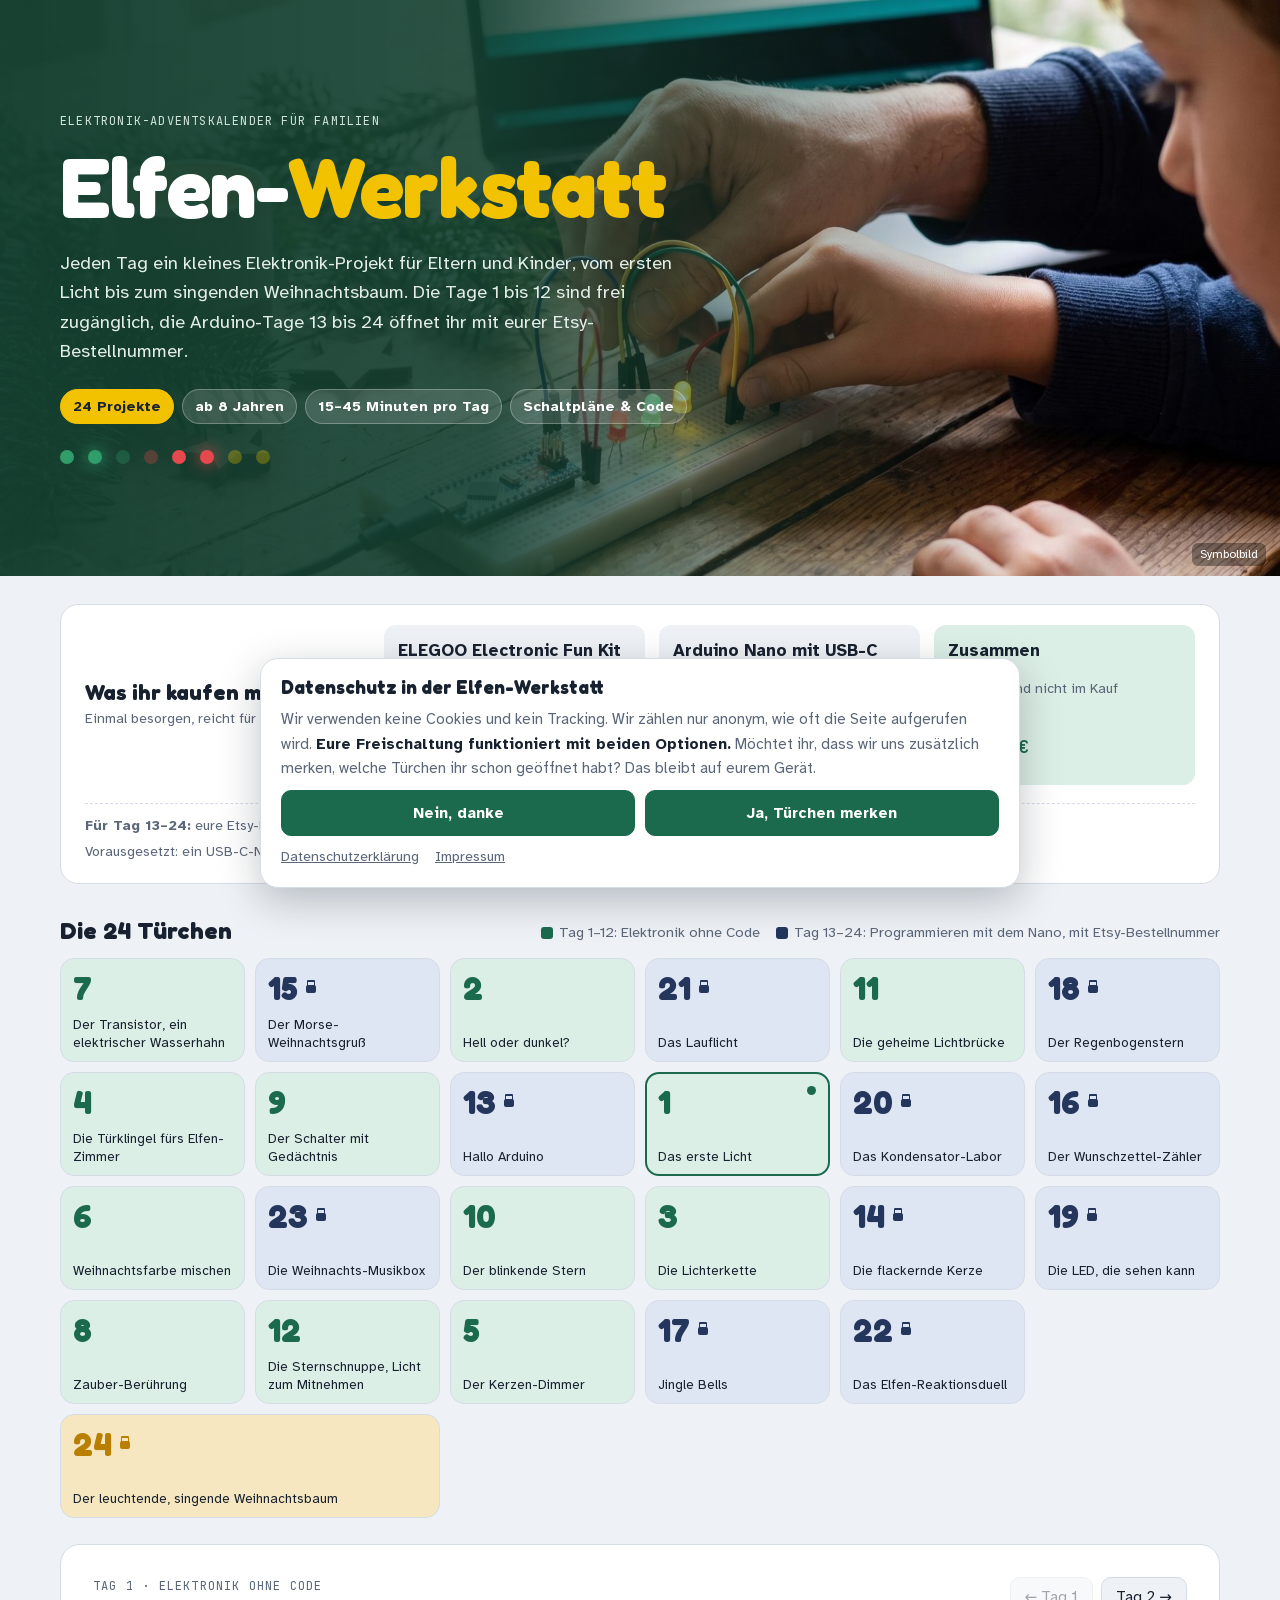
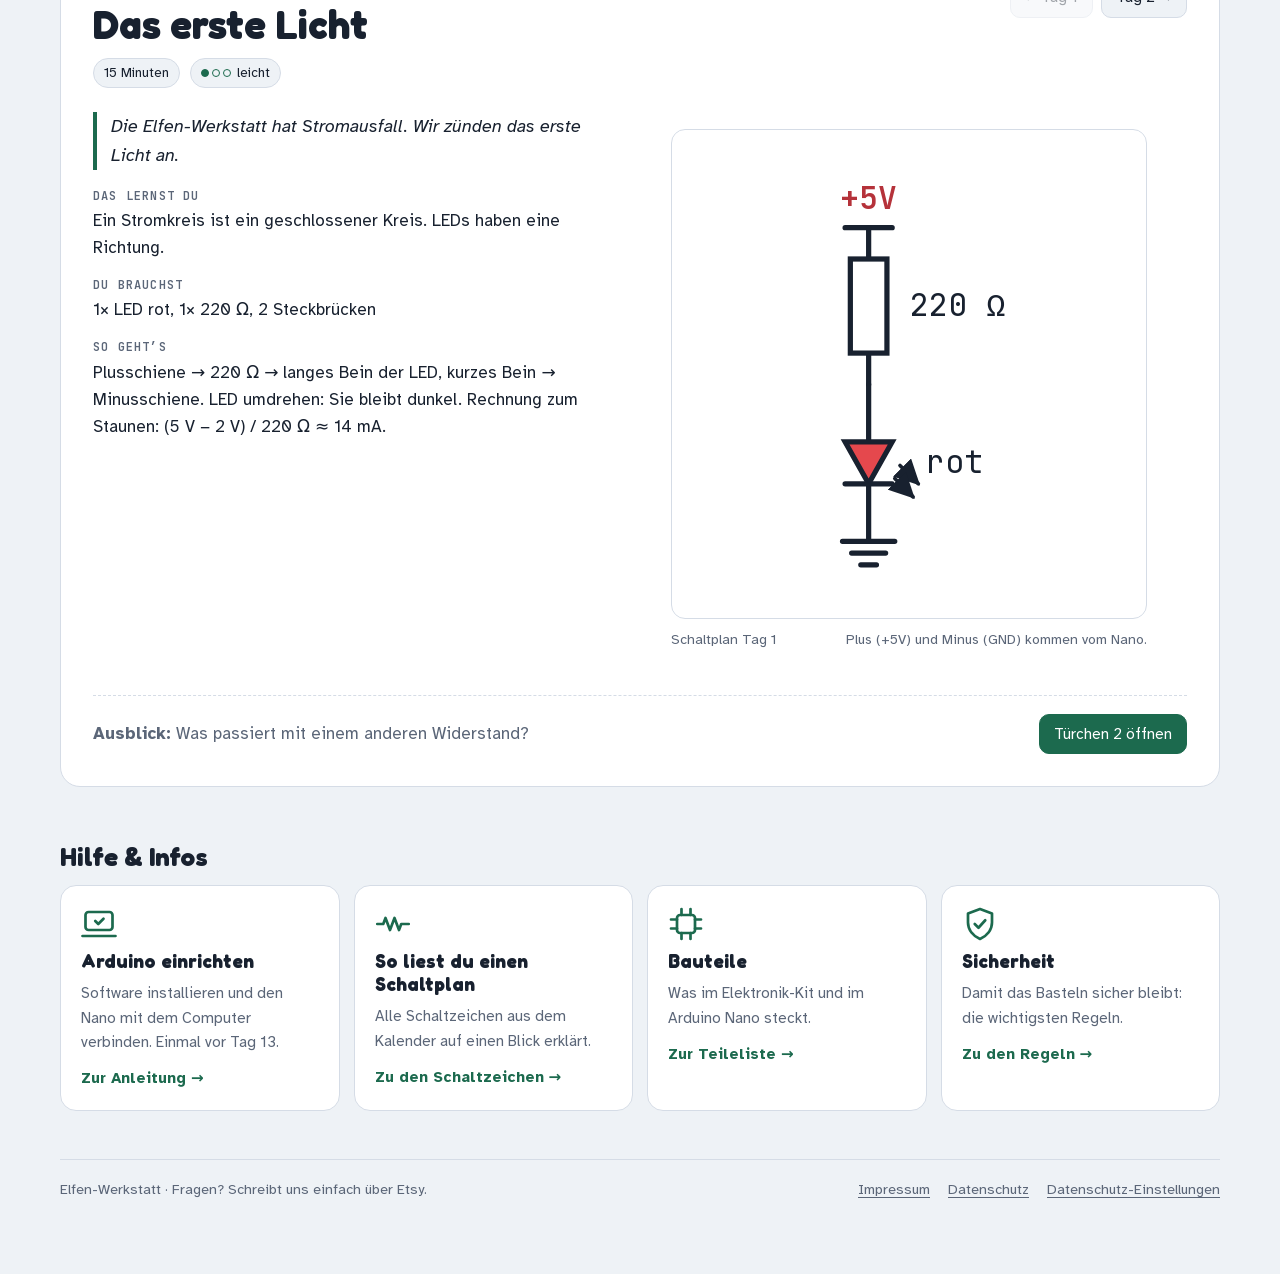
==== commit e0b58109: "Amazon-Links zu Kit und Nano, Preise aktualisiert (ca. 25 €) Co-Authored-By: Claude Opus 5.5 <norepl" ====
--- a/index.html
+++ b/index.html
@@ -236,6 +236,8 @@
 .need li b { font-weight: 700; }
 .need .price { font-family: var(--f-mono); white-space: nowrap; font-size: 1.05rem; color: var(--pine); font-weight: 600; }
 .need li.sum { background: var(--pine-soft); }
+.shop { justify-self: start; margin-top: 4px; font-size: 0.9rem; font-weight: 700; color: var(--pine); text-decoration: none; border: 1px solid var(--pine); border-radius: 999px; padding: 3px 12px; }
+.shop:hover { background: var(--pine); color: var(--surface); }
 .need small { color: var(--muted); font-size: 0.88rem; line-height: 1.45; }
 .need .extra { grid-column: 1 / -1; display: flex; flex-wrap: wrap; gap: 6px 28px; padding-top: 12px; border-top: 1px dashed var(--line); }
 
@@ -495,9 +497,9 @@
   <section class="need" aria-label="Was ihr kaufen müsst">
     <h2>Was ihr kaufen müsst<small>Einmal besorgen, reicht für alle 24 Tage.</small></h2>
     <ul>
-      <li><b>ELEGOO Electronic Fun Kit</b><small>Amazon B01J79YG8G, über 200 Bauteile</small><span class="price">ca. 14 €</span></li>
-      <li><b>Arduino Nano mit USB-C</b><small>kompatibel, mit vorgelöteten Stiftleisten</small><span class="price">8–12 €</span></li>
-      <li class="sum"><b>Zusammen</b><small>Bauteile sind nicht im Kauf enthalten</small><span class="price">22–26 €</span></li>
+      <li><b>ELEGOO Electronic Fun Kit</b><small>über 200 Bauteile</small><span class="price">ca. 14 €</span><a class="shop" href="https://www.amazon.de/dp/B01J79YG8G" target="_blank" rel="noopener">Bei Amazon ansehen ↗</a></li>
+      <li><b>Arduino Nano mit USB-C</b><small>2er-Pack mit vorgelöteten Stiftleisten und USB-C-Kabel</small><span class="price">ca. 11 €</span><a class="shop" href="https://www.amazon.de/dp/B0GSJCL116" target="_blank" rel="noopener">Bei Amazon ansehen ↗</a></li>
+      <li class="sum"><b>Zusammen</b><small>Bauteile sind nicht im Kauf enthalten</small><span class="price">ca. 25 €</span></li>
     </ul>
     <div class="extra">
       <small><b>Für Tag 13–24:</b> eure Etsy-Bestellnummer. Damit schaltet ihr die Arduino-Tage frei.</small>
@@ -543,7 +545,7 @@
   </div>
 </div>
 
-<script type="application/json" id="data">{"tage": [{"tag": 1, "titel": "Das erste Licht", "finale": false, "teil": 1, "story": "Die Elfen-Werkstatt hat Stromausfall. Wir zünden das erste Licht an.", "ziel": "Ein Stromkreis ist ein geschlossener Kreis. LEDs haben eine Richtung.", "teile": "1× LED rot, 1× 220 Ω, 2 Steckbrücken", "dauer": "15 min · ★", "aufbau": "Plusschiene → 220 Ω → langes Bein der LED, kurzes Bein → Minusschiene. LED umdrehen: Sie bleibt dunkel. Rechnung zum Staunen: (5 V − 2 V) / 220 Ω ≈ 14 mA.", "bruecke": "Was passiert mit einem anderen Widerstand?", "minuten": "15", "sterne": 1, "svg": "<svg class=\"sch\" viewBox=\"26 -2 99 176\" role=\"img\" aria-label=\"Schaltplan Tag 1: Das erste Licht\" xmlns=\"http://www.w3.org/2000/svg\"><polyline class=\"w\" points=\"51,30 69,30\"/><text class=\"net\" x=\"60\" y=\"23\" text-anchor=\"middle\">+5V<\/text><polyline class=\"w\" points=\"60,30 60.0,42.0\"/><polyline class=\"w\" points=\"60.0,78.0 60,90\"/><g transform=\"translate(60.0,60.0) rotate(90.0)\"><rect class=\"b\" x=\"-18\" y=\"-7\" width=\"36\" height=\"14\"/><\/g><text class=\"lbl\" x=\"76.0\" y=\"64.0\" text-anchor=\"start\">220 Ω<\/text><polyline class=\"w\" points=\"60,90 60.0,112.0\"/><polyline class=\"w\" points=\"60.0,128.0 60,150\"/><g transform=\"translate(60.0,120.0) rotate(90.0)\"><path class=\"b\" style=\"fill:var(--led-red)\" d=\"M-8,-9L-8,9L8,0Z\"/><path class=\"w\" d=\"M8,-9V9\"/><path class=\"w thin\" d=\"M1,-12L8,-19\" marker-end=\"url(#ah)\"/><path class=\"w thin\" d=\"M6,-10L13,-17\" marker-end=\"url(#ah)\"/><\/g><text class=\"lbl\" x=\"82.0\" y=\"124.0\" text-anchor=\"start\">rot<\/text><path class=\"w\" d=\"M50,150H70M53.5,154.5H66.5M57,159H63\"/><\/svg>"}, {"tag": 2, "titel": "Hell oder dunkel?", "finale": false, "teil": 1, "story": "Der Weihnachtsmann mag es gemütlich. Wie dimmt man ohne Schalter?", "ziel": "Ohmsches Gesetz: mehr Widerstand, weniger Strom", "teile": "4× LED gelb, je 1× 220 Ω, 1 kΩ, 10 kΩ, 100 kΩ", "dauer": "20 min · ★", "aufbau": "Vier LEDs nebeneinander, jede mit einem anderen Widerstand. Strom etwa 14 mA, 3 mA, 0,3 mA und 0,03 mA. Die 100-kΩ-LED ist fast unsichtbar, höchstens im abgedunkelten Raum zu erahnen. Kinder ordnen die Helligkeit den Widerständen zu, Farbringe lesen inklusive.", "bruecke": "Wie bekommt man viele Lichter an eine Leitung?", "minuten": "20", "sterne": 1, "svg": "<svg class=\"sch\" viewBox=\"6 -2 396 176\" role=\"img\" aria-label=\"Schaltplan Tag 2: Hell oder dunkel?\" xmlns=\"http://www.w3.org/2000/svg\"><polyline class=\"w\" points=\"30,30 330,30\"/><polyline class=\"w\" points=\"21,30 39,30\"/><text class=\"net\" x=\"30\" y=\"23\" text-anchor=\"middle\">+5V<\/text><circle class=\"j\" cx=\"150\" cy=\"30\" r=\"3.2\"/><circle class=\"j\" cx=\"240\" cy=\"30\" r=\"3.2\"/><polyline class=\"w\" points=\"60,150 330,150\"/><circle class=\"j\" cx=\"150\" cy=\"150\" r=\"3.2\"/><circle class=\"j\" cx=\"240\" cy=\"150\" r=\"3.2\"/><path class=\"w\" d=\"M320,150H340M323.5,154.5H336.5M327,159H333\"/><polyline class=\"w\" points=\"60,30 60.0,42.0\"/><polyline class=\"w\" points=\"60.0,78.0 60,90\"/><g transform=\"translate(60.0,60.0) rotate(90.0)\"><rect class=\"b\" x=\"-18\" y=\"-7\" width=\"36\" height=\"14\"/><\/g><text class=\"lbl\" x=\"76.0\" y=\"64.0\" text-anchor=\"start\">220 Ω<\/text><polyline class=\"w\" points=\"60,90 60.0,112.0\"/><polyline class=\"w\" points=\"60.0,128.0 60,150\"/><g transform=\"translate(60.0,120.0) rotate(90.0)\"><path class=\"b\" style=\"fill:var(--led-yellow)\" d=\"M-8,-9L-8,9L8,0Z\"/><path class=\"w\" d=\"M8,-9V9\"/><path class=\"w thin\" d=\"M1,-12L8,-19\" marker-end=\"url(#ah)\"/><path class=\"w thin\" d=\"M6,-10L13,-17\" marker-end=\"url(#ah)\"/><\/g><polyline class=\"w\" points=\"150,30 150.0,42.0\"/><polyline class=\"w\" points=\"150.0,78.0 150,90\"/><g transform=\"translate(150.0,60.0) rotate(90.0)\"><rect class=\"b\" x=\"-18\" y=\"-7\" width=\"36\" height=\"14\"/><\/g><text class=\"lbl\" x=\"166.0\" y=\"64.0\" text-anchor=\"start\">1 kΩ<\/text><polyline class=\"w\" points=\"150,90 150.0,112.0\"/><polyline class=\"w\" points=\"150.0,128.0 150,150\"/><g transform=\"translate(150.0,120.0) rotate(90.0)\"><path class=\"b\" style=\"fill:var(--led-yellow)\" d=\"M-8,-9L-8,9L8,0Z\"/><path class=\"w\" d=\"M8,-9V9\"/><path class=\"w thin\" d=\"M1,-12L8,-19\" marker-end=\"url(#ah)\"/><path class=\"w thin\" d=\"M6,-10L13,-17\" marker-end=\"url(#ah)\"/><\/g><polyline class=\"w\" points=\"240,30 240.0,42.0\"/><polyline class=\"w\" points=\"240.0,78.0 240,90\"/><g transform=\"translate(240.0,60.0) rotate(90.0)\"><rect class=\"b\" x=\"-18\" y=\"-7\" width=\"36\" height=\"14\"/><\/g><text class=\"lbl\" x=\"256.0\" y=\"64.0\" text-anchor=\"start\">10 kΩ<\/text><polyline class=\"w\" points=\"240,90 240.0,112.0\"/><polyline class=\"w\" points=\"240.0,128.0 240,150\"/><g transform=\"translate(240.0,120.0) rotate(90.0)\"><path class=\"b\" style=\"fill:var(--led-yellow)\" d=\"M-8,-9L-8,9L8,0Z\"/><path class=\"w\" d=\"M8,-9V9\"/><path class=\"w thin\" d=\"M1,-12L8,-19\" marker-end=\"url(#ah)\"/><path class=\"w thin\" d=\"M6,-10L13,-17\" marker-end=\"url(#ah)\"/><\/g><polyline class=\"w\" points=\"330,30 330.0,42.0\"/><polyline class=\"w\" points=\"330.0,78.0 330,90\"/><g transform=\"translate(330.0,60.0) rotate(90.0)\"><rect class=\"b\" x=\"-18\" y=\"-7\" width=\"36\" height=\"14\"/><\/g><text class=\"lbl\" x=\"346.0\" y=\"64.0\" text-anchor=\"start\">100 kΩ<\/text><polyline class=\"w\" points=\"330,90 330.0,112.0\"/><polyline class=\"w\" points=\"330.0,128.0 330,150\"/><g transform=\"translate(330.0,120.0) rotate(90.0)\"><path class=\"b\" style=\"fill:var(--led-yellow)\" d=\"M-8,-9L-8,9L8,0Z\"/><path class=\"w\" d=\"M8,-9V9\"/><path class=\"w thin\" d=\"M1,-12L8,-19\" marker-end=\"url(#ah)\"/><path class=\"w thin\" d=\"M6,-10L13,-17\" marker-end=\"url(#ah)\"/><\/g><\/svg>"}, {"tag": 3, "titel": "Die Lichterkette", "finale": false, "teil": 1, "story": "Der Baum braucht eine Lichterkette.", "ziel": "Reihen- und Parallelschaltung", "teile": "3× LED rot, 2× LED grün, 3× 220 Ω, 1× 100 Ω", "dauer": "25 min · ★★", "aufbau": "Erst 2 rote LEDs in Reihe mit 100 Ω: Sie leuchten (5 V − 2 × 2 V = 1 V für den Widerstand). Dann 3 in Reihe: Sie bleiben dunkel, weil 3 × 2 V plus Widerstand mehr als 5 V braucht. Dann parallel: 1 rote und 2 grüne LEDs, jede mit eigenem 220 Ω, alle hell. Für die Reihenschaltung nur rote LEDs nehmen, weil grüne LEDs je nach Sorte bis zu 3 V brauchen und zu zweit schon an 5 V scheitern können. Merksatz: „In Reihe teilen sich die Lichter die Spannung.“", "bruecke": "Jetzt wollen wir selbst bestimmen, wann es leuchtet.", "minuten": "25", "sterne": 2, "svg": "<svg class=\"sch\" viewBox=\"26 -15 639 259\" role=\"img\" aria-label=\"Schaltplan Tag 3: Die Lichterkette\" xmlns=\"http://www.w3.org/2000/svg\"><text class=\"ref\" x=\"40\" y=\"10\" text-anchor=\"start\">A · 2 in Reihe<\/text><polyline class=\"w\" points=\"51,40 69,40\"/><text class=\"net\" x=\"60\" y=\"33\" text-anchor=\"middle\">+5V<\/text><polyline class=\"w\" points=\"60,40 60.0,52.0\"/><polyline class=\"w\" points=\"60.0,88.0 60,100\"/><g transform=\"translate(60.0,70.0) rotate(90.0)\"><rect class=\"b\" x=\"-18\" y=\"-7\" width=\"36\" height=\"14\"/><\/g><text class=\"lbl\" x=\"76.0\" y=\"74.0\" text-anchor=\"start\">100 Ω<\/text><polyline class=\"w\" points=\"60,100 60.0,122.0\"/><polyline class=\"w\" points=\"60.0,138.0 60,160\"/><g transform=\"translate(60.0,130.0) rotate(90.0)\"><path class=\"b\" style=\"fill:var(--led-red)\" d=\"M-8,-9L-8,9L8,0Z\"/><path class=\"w\" d=\"M8,-9V9\"/><path class=\"w thin\" d=\"M1,-12L8,-19\" marker-end=\"url(#ah)\"/><path class=\"w thin\" d=\"M6,-10L13,-17\" marker-end=\"url(#ah)\"/><\/g><text class=\"lbl\" x=\"82.0\" y=\"134.0\" text-anchor=\"start\">rot<\/text><polyline class=\"w\" points=\"60,160 60.0,182.0\"/><polyline class=\"w\" points=\"60.0,198.0 60,220\"/><g transform=\"translate(60.0,190.0) rotate(90.0)\"><path class=\"b\" style=\"fill:var(--led-red)\" d=\"M-8,-9L-8,9L8,0Z\"/><path class=\"w\" d=\"M8,-9V9\"/><path class=\"w thin\" d=\"M1,-12L8,-19\" marker-end=\"url(#ah)\"/><path class=\"w thin\" d=\"M6,-10L13,-17\" marker-end=\"url(#ah)\"/><\/g><text class=\"lbl\" x=\"82.0\" y=\"194.0\" text-anchor=\"start\">rot<\/text><path class=\"w\" d=\"M50,220H70M53.5,224.5H66.5M57,229H63\"/><text class=\"ref\" x=\"170\" y=\"10\" text-anchor=\"start\">B · 3 in Reihe: bleibt dunkel<\/text><polyline class=\"w\" points=\"181,40 199,40\"/><text class=\"net\" x=\"190\" y=\"33\" text-anchor=\"middle\">+5V<\/text><polyline class=\"w\" points=\"190,40 190.0,62.0\"/><polyline class=\"w\" points=\"190.0,78.0 190,100\"/><g transform=\"translate(190.0,70.0) rotate(90.0)\"><path class=\"b\" style=\"fill:var(--led-red)\" d=\"M-8,-9L-8,9L8,0Z\"/><path class=\"w\" d=\"M8,-9V9\"/><path class=\"w thin\" d=\"M1,-12L8,-19\" marker-end=\"url(#ah)\"/><path class=\"w thin\" d=\"M6,-10L13,-17\" marker-end=\"url(#ah)\"/><\/g><text class=\"lbl\" x=\"212.0\" y=\"74.0\" text-anchor=\"start\">rot<\/text><polyline class=\"w\" points=\"190,100 190.0,122.0\"/><polyline class=\"w\" points=\"190.0,138.0 190,160\"/><g transform=\"translate(190.0,130.0) rotate(90.0)\"><path class=\"b\" style=\"fill:var(--led-red)\" d=\"M-8,-9L-8,9L8,0Z\"/><path class=\"w\" d=\"M8,-9V9\"/><path class=\"w thin\" d=\"M1,-12L8,-19\" marker-end=\"url(#ah)\"/><path class=\"w thin\" d=\"M6,-10L13,-17\" marker-end=\"url(#ah)\"/><\/g><text class=\"lbl\" x=\"212.0\" y=\"134.0\" text-anchor=\"start\">rot<\/text><polyline class=\"w\" points=\"190,160 190.0,182.0\"/><polyline class=\"w\" points=\"190.0,198.0 190,220\"/><g transform=\"translate(190.0,190.0) rotate(90.0)\"><path class=\"b\" style=\"fill:var(--led-red)\" d=\"M-8,-9L-8,9L8,0Z\"/><path class=\"w\" d=\"M8,-9V9\"/><path class=\"w thin\" d=\"M1,-12L8,-19\" marker-end=\"url(#ah)\"/><path class=\"w thin\" d=\"M6,-10L13,-17\" marker-end=\"url(#ah)\"/><\/g><text class=\"lbl\" x=\"212.0\" y=\"194.0\" text-anchor=\"start\">rot<\/text><path class=\"w\" d=\"M180,220H200M183.5,224.5H196.5M187,229H193\"/><text class=\"ref\" x=\"400\" y=\"10\" text-anchor=\"start\">C · parallel<\/text><polyline class=\"w\" points=\"410,40 600,40\"/><polyline class=\"w\" points=\"401,40 419,40\"/><text class=\"net\" x=\"410\" y=\"33\" text-anchor=\"middle\">+5V<\/text><circle class=\"j\" cx=\"520\" cy=\"40\" r=\"3.2\"/><polyline class=\"w\" points=\"440,160 600,160\"/><circle class=\"j\" cx=\"520\" cy=\"160\" r=\"3.2\"/><path class=\"w\" d=\"M590,160H610M593.5,164.5H606.5M597,169H603\"/><polyline class=\"w\" points=\"440,40 440.0,52.0\"/><polyline class=\"w\" points=\"440.0,88.0 440,100\"/><g transform=\"translate(440.0,70.0) rotate(90.0)\"><rect class=\"b\" x=\"-18\" y=\"-7\" width=\"36\" height=\"14\"/><\/g><text class=\"lbl\" x=\"456.0\" y=\"74.0\" text-anchor=\"start\">220 Ω<\/text><polyline class=\"w\" points=\"440,100 440.0,122.0\"/><polyline class=\"w\" points=\"440.0,138.0 440,160\"/><g transform=\"translate(440.0,130.0) rotate(90.0)\"><path class=\"b\" style=\"fill:var(--led-red)\" d=\"M-8,-9L-8,9L8,0Z\"/><path class=\"w\" d=\"M8,-9V9\"/><path class=\"w thin\" d=\"M1,-12L8,-19\" marker-end=\"url(#ah)\"/><path class=\"w thin\" d=\"M6,-10L13,-17\" marker-end=\"url(#ah)\"/><\/g><polyline class=\"w\" points=\"520,40 520.0,52.0\"/><polyline class=\"w\" points=\"520.0,88.0 520,100\"/><g transform=\"translate(520.0,70.0) rotate(90.0)\"><rect class=\"b\" x=\"-18\" y=\"-7\" width=\"36\" height=\"14\"/><\/g><text class=\"lbl\" x=\"536.0\" y=\"74.0\" text-anchor=\"start\">220 Ω<\/text><polyline class=\"w\" points=\"520,100 520.0,122.0\"/><polyline class=\"w\" points=\"520.0,138.0 520,160\"/><g transform=\"translate(520.0,130.0) rotate(90.0)\"><path class=\"b\" style=\"fill:var(--led-green)\" d=\"M-8,-9L-8,9L8,0Z\"/><path class=\"w\" d=\"M8,-9V9\"/><path class=\"w thin\" d=\"M1,-12L8,-19\" marker-end=\"url(#ah)\"/><path class=\"w thin\" d=\"M6,-10L13,-17\" marker-end=\"url(#ah)\"/><\/g><polyline class=\"w\" points=\"600,40 600.0,52.0\"/><polyline class=\"w\" points=\"600.0,88.0 600,100\"/><g transform=\"translate(600.0,70.0) rotate(90.0)\"><rect class=\"b\" x=\"-18\" y=\"-7\" width=\"36\" height=\"14\"/><\/g><text class=\"lbl\" x=\"616.0\" y=\"74.0\" text-anchor=\"start\">220 Ω<\/text><polyline class=\"w\" points=\"600,100 600.0,122.0\"/><polyline class=\"w\" points=\"600.0,138.0 600,160\"/><g transform=\"translate(600.0,130.0) rotate(90.0)\"><path class=\"b\" style=\"fill:var(--led-green)\" d=\"M-8,-9L-8,9L8,0Z\"/><path class=\"w\" d=\"M8,-9V9\"/><path class=\"w thin\" d=\"M1,-12L8,-19\" marker-end=\"url(#ah)\"/><path class=\"w thin\" d=\"M6,-10L13,-17\" marker-end=\"url(#ah)\"/><\/g><\/svg>"}, {"tag": 4, "titel": "Die Türklingel fürs Elfen-Zimmer", "finale": false, "teil": 1, "story": "Wer klopft da? Wir bauen eine Klingel mit Licht.", "ziel": "Ein Taster schließt den Stromkreis. Ein aktiver Summer macht selbst den Ton.", "teile": "1× Taster, 1× aktiver Summer, 1× LED blau, 1× 220 Ω", "dauer": "15 min · ★", "aufbau": "Der Taster hat 4 Beine und steckt über der Mittelrinne. Je zwei gegenüberliegende Beine sind immer verbunden, geschaltet wird quer dazu. Plus → Taster → Abzweig: Summer (Plus-Markierung beachten) gegen Minus, parallel dazu LED mit 220 Ω gegen Minus. Drücken: Licht und Ton.", "bruecke": "Ein Taster kennt nur an und aus. Geht es auch stufenlos?", "minuten": "15", "sterne": 1, "svg": "<svg class=\"sch\" viewBox=\"-40 -2 285 236\" role=\"img\" aria-label=\"Schaltplan Tag 4: Die Türklingel fürs Elfen-Zimmer\" xmlns=\"http://www.w3.org/2000/svg\"><polyline class=\"w\" points=\"71,30 89,30\"/><text class=\"net\" x=\"80\" y=\"23\" text-anchor=\"middle\">+5V<\/text><polyline class=\"w\" points=\"80,30 80.0,46.0\"/><polyline class=\"w\" points=\"80.0,74.0 80,90\"/><g transform=\"translate(80.0,60.0) rotate(90.0)\"><circle class=\"o\" cx=\"-12\" cy=\"0\" r=\"2.6\"/><circle class=\"o\" cx=\"12\" cy=\"0\" r=\"2.6\"/><path class=\"w\" d=\"M-14,-8H14M0,-8V-17M-6,-17H6\"/><\/g><text class=\"lbl\" x=\"102.0\" y=\"64.0\" text-anchor=\"start\">Taster<\/text><circle class=\"j\" cx=\"80\" cy=\"90\" r=\"3.2\"/><polyline class=\"w\" points=\"80,90 180,90\"/><polyline class=\"w\" points=\"80,90 80.0,108.0\"/><polyline class=\"w\" points=\"80.0,132.0 80,150\"/><g transform=\"translate(80.0,120.0) rotate(90.0)\"><rect class=\"b\" x=\"-12\" y=\"-10\" width=\"24\" height=\"20\" rx=\"3\"/><path class=\"w thin\" d=\"M-5,-5V5M-1,-7V7M3,-5V5M7,-3V3\"/><path class=\"w thin\" d=\"M-22,-13h6M-19,-16v6\"/><\/g><text class=\"lbl\" x=\"58.0\" y=\"124.0\" text-anchor=\"end\">Summer aktiv<\/text><path class=\"w\" d=\"M70,150H90M73.5,154.5H86.5M77,159H83\"/><polyline class=\"w\" points=\"180,90 180.0,102.0\"/><polyline class=\"w\" points=\"180.0,138.0 180,150\"/><g transform=\"translate(180.0,120.0) rotate(90.0)\"><rect class=\"b\" x=\"-18\" y=\"-7\" width=\"36\" height=\"14\"/><\/g><text class=\"lbl\" x=\"196.0\" y=\"124.0\" text-anchor=\"start\">220 Ω<\/text><polyline class=\"w\" points=\"180,150 180.0,172.0\"/><polyline class=\"w\" points=\"180.0,188.0 180,210\"/><g transform=\"translate(180.0,180.0) rotate(90.0)\"><path class=\"b\" style=\"fill:var(--led-blue)\" d=\"M-8,-9L-8,9L8,0Z\"/><path class=\"w\" d=\"M8,-9V9\"/><path class=\"w thin\" d=\"M1,-12L8,-19\" marker-end=\"url(#ah)\"/><path class=\"w thin\" d=\"M6,-10L13,-17\" marker-end=\"url(#ah)\"/><\/g><text class=\"lbl\" x=\"202.0\" y=\"184.0\" text-anchor=\"start\">blau<\/text><path class=\"w\" d=\"M170,210H190M173.5,214.5H186.5M177,219H183\"/><\/svg>"}, {"tag": 5, "titel": "Der Kerzen-Dimmer", "finale": false, "teil": 1, "story": "Abends soll das Licht langsam leiser werden.", "ziel": "Ein Potentiometer ist ein verstellbarer Widerstand.", "teile": "1× Präzisions-Poti (Mehrgang-Trimmer, Aufdruck „103“ = 10 kΩ, bitte am eigenen Bauteil prüfen), 1× LED gelb, 1× 220 Ω", "dauer": "15 min · ★", "aufbau": "Plus → äußerer Poti-Anschluss, Mittelanschluss → 220 Ω (Schutz, falls das Poti auf 0 steht) → LED → Minus. Mit Fingernagel oder kleinem Schraubendreher drehen: Die LED dimmt. Der Trimmer braucht viele Umdrehungen von ganz hell bis ganz dunkel. Am Poti ist zu sehen, dass es nur ein Widerstand ist, „den man drehen kann“.", "bruecke": "Und wenn man Farben dimmt?", "minuten": "15", "sterne": 1, "svg": "<svg class=\"sch\" viewBox=\"26 -2 161 236\" role=\"img\" aria-label=\"Schaltplan Tag 5: Der Kerzen-Dimmer\" xmlns=\"http://www.w3.org/2000/svg\"><polyline class=\"w\" points=\"51,30 69,30\"/><text class=\"net\" x=\"60\" y=\"23\" text-anchor=\"middle\">+5V<\/text><polyline class=\"w\" points=\"60,30 60.0,42.0\"/><polyline class=\"w\" points=\"60.0,78.0 60,90\"/><g transform=\"translate(60.0,60.0) rotate(90.0)\"><rect class=\"b\" x=\"-18\" y=\"-7\" width=\"36\" height=\"14\"/><path class=\"w\" d=\"M-14,12L13,-11\" marker-end=\"url(#ah)\"/><\/g><text class=\"lbl\" x=\"82.0\" y=\"64.0\" text-anchor=\"start\">Trimmer 10 kΩ<\/text><polyline class=\"w\" points=\"60,90 60.0,102.0\"/><polyline class=\"w\" points=\"60.0,138.0 60,150\"/><g transform=\"translate(60.0,120.0) rotate(90.0)\"><rect class=\"b\" x=\"-18\" y=\"-7\" width=\"36\" height=\"14\"/><\/g><text class=\"lbl\" x=\"76.0\" y=\"124.0\" text-anchor=\"start\">220 Ω<\/text><polyline class=\"w\" points=\"60,150 60.0,172.0\"/><polyline class=\"w\" points=\"60.0,188.0 60,210\"/><g transform=\"translate(60.0,180.0) rotate(90.0)\"><path class=\"b\" style=\"fill:var(--led-yellow)\" d=\"M-8,-9L-8,9L8,0Z\"/><path class=\"w\" d=\"M8,-9V9\"/><path class=\"w thin\" d=\"M1,-12L8,-19\" marker-end=\"url(#ah)\"/><path class=\"w thin\" d=\"M6,-10L13,-17\" marker-end=\"url(#ah)\"/><\/g><text class=\"lbl\" x=\"82.0\" y=\"184.0\" text-anchor=\"start\">gelb<\/text><path class=\"w\" d=\"M50,210H70M53.5,214.5H66.5M57,219H63\"/><\/svg>"}, {"tag": 6, "titel": "Weihnachtsfarbe mischen", "finale": false, "teil": 1, "story": "Jede Familie bekommt ihre eigene Sternfarbe.", "ziel": "Additive Farbmischung, RGB", "teile": "1× RGB-LED, 3× Taster, 3× 220 Ω", "dauer": "20 min · ★★", "aufbau": "Das lange Bein der RGB-LED ist der gemeinsame Minuspol (gemeinsame Kathode) und kommt an Minus. Jeder Farbanschluss bekommt 220 Ω und einen eigenen Taster gegen Plus. Rot und Grün zusammen ergeben Gelb, alle drei ergeben Weiß. Aufgabe: Mischt Türkis und Pink.", "bruecke": "Wie schaltet man mit einem winzigen Strom etwas Großes?", "minuten": "20", "sterne": 2, "svg": "<svg class=\"sch\" viewBox=\"6 -2 404 266\" role=\"img\" aria-label=\"Schaltplan Tag 6: Weihnachtsfarbe mischen\" xmlns=\"http://www.w3.org/2000/svg\"><polyline class=\"w\" points=\"30,30 240,30\"/><polyline class=\"w\" points=\"21,30 39,30\"/><text class=\"net\" x=\"30\" y=\"23\" text-anchor=\"middle\">+5V<\/text><circle class=\"j\" cx=\"150\" cy=\"30\" r=\"3.2\"/><polyline class=\"w\" points=\"60,30 60.0,46.0\"/><polyline class=\"w\" points=\"60.0,74.0 60,90\"/><g transform=\"translate(60.0,60.0) rotate(90.0)\"><circle class=\"o\" cx=\"-12\" cy=\"0\" r=\"2.6\"/><circle class=\"o\" cx=\"12\" cy=\"0\" r=\"2.6\"/><path class=\"w\" d=\"M-14,-8H14M0,-8V-17M-6,-17H6\"/><\/g><text class=\"lbl\" x=\"82.0\" y=\"64.0\" text-anchor=\"start\">Taster R<\/text><polyline class=\"w\" points=\"60,90 60.0,102.0\"/><polyline class=\"w\" points=\"60.0,138.0 60,150\"/><g transform=\"translate(60.0,120.0) rotate(90.0)\"><rect class=\"b\" x=\"-18\" y=\"-7\" width=\"36\" height=\"14\"/><\/g><text class=\"lbl\" x=\"76.0\" y=\"124.0\" text-anchor=\"start\">220 Ω<\/text><polyline class=\"w\" points=\"60,150 60.0,172.0\"/><polyline class=\"w\" points=\"60.0,188.0 60,210\"/><g transform=\"translate(60.0,180.0) rotate(90.0)\"><path class=\"b\" style=\"fill:var(--led-red)\" d=\"M-8,-9L-8,9L8,0Z\"/><path class=\"w\" d=\"M8,-9V9\"/><path class=\"w thin\" d=\"M1,-12L8,-19\" marker-end=\"url(#ah)\"/><path class=\"w thin\" d=\"M6,-10L13,-17\" marker-end=\"url(#ah)\"/><\/g><polyline class=\"w\" points=\"150,30 150.0,46.0\"/><polyline class=\"w\" points=\"150.0,74.0 150,90\"/><g transform=\"translate(150.0,60.0) rotate(90.0)\"><circle class=\"o\" cx=\"-12\" cy=\"0\" r=\"2.6\"/><circle class=\"o\" cx=\"12\" cy=\"0\" r=\"2.6\"/><path class=\"w\" d=\"M-14,-8H14M0,-8V-17M-6,-17H6\"/><\/g><text class=\"lbl\" x=\"172.0\" y=\"64.0\" text-anchor=\"start\">Taster G<\/text><polyline class=\"w\" points=\"150,90 150.0,102.0\"/><polyline class=\"w\" points=\"150.0,138.0 150,150\"/><g transform=\"translate(150.0,120.0) rotate(90.0)\"><rect class=\"b\" x=\"-18\" y=\"-7\" width=\"36\" height=\"14\"/><\/g><text class=\"lbl\" x=\"166.0\" y=\"124.0\" text-anchor=\"start\">220 Ω<\/text><polyline class=\"w\" points=\"150,150 150.0,172.0\"/><polyline class=\"w\" points=\"150.0,188.0 150,210\"/><g transform=\"translate(150.0,180.0) rotate(90.0)\"><path class=\"b\" style=\"fill:var(--led-green)\" d=\"M-8,-9L-8,9L8,0Z\"/><path class=\"w\" d=\"M8,-9V9\"/><path class=\"w thin\" d=\"M1,-12L8,-19\" marker-end=\"url(#ah)\"/><path class=\"w thin\" d=\"M6,-10L13,-17\" marker-end=\"url(#ah)\"/><\/g><polyline class=\"w\" points=\"240,30 240.0,46.0\"/><polyline class=\"w\" points=\"240.0,74.0 240,90\"/><g transform=\"translate(240.0,60.0) rotate(90.0)\"><circle class=\"o\" cx=\"-12\" cy=\"0\" r=\"2.6\"/><circle class=\"o\" cx=\"12\" cy=\"0\" r=\"2.6\"/><path class=\"w\" d=\"M-14,-8H14M0,-8V-17M-6,-17H6\"/><\/g><text class=\"lbl\" x=\"262.0\" y=\"64.0\" text-anchor=\"start\">Taster B<\/text><polyline class=\"w\" points=\"240,90 240.0,102.0\"/><polyline class=\"w\" points=\"240.0,138.0 240,150\"/><g transform=\"translate(240.0,120.0) rotate(90.0)\"><rect class=\"b\" x=\"-18\" y=\"-7\" width=\"36\" height=\"14\"/><\/g><text class=\"lbl\" x=\"256.0\" y=\"124.0\" text-anchor=\"start\">220 Ω<\/text><polyline class=\"w\" points=\"240,150 240.0,172.0\"/><polyline class=\"w\" points=\"240.0,188.0 240,210\"/><g transform=\"translate(240.0,180.0) rotate(90.0)\"><path class=\"b\" style=\"fill:var(--led-blue)\" d=\"M-8,-9L-8,9L8,0Z\"/><path class=\"w\" d=\"M8,-9V9\"/><path class=\"w thin\" d=\"M1,-12L8,-19\" marker-end=\"url(#ah)\"/><path class=\"w thin\" d=\"M6,-10L13,-17\" marker-end=\"url(#ah)\"/><\/g><polyline class=\"w\" points=\"60,210 240,210\"/><circle class=\"j\" cx=\"150\" cy=\"210\" r=\"3.2\"/><polyline class=\"w\" points=\"150,210 150,240\"/><path class=\"w\" d=\"M140,240H160M143.5,244.5H156.5M147,249H153\"/><rect class=\"box dash\" x=\"36\" y=\"140\" width=\"230\" height=\"84\" rx=\"4\"/><text class=\"small\" x=\"276\" y=\"178.0\" text-anchor=\"start\">RGB-LED<\/text><text class=\"small\" x=\"276\" y=\"193.0\" text-anchor=\"start\">gemeinsamer Minus<\/text><\/svg>"}, {"tag": 7, "titel": "Der Transistor, ein elektrischer Wasserhahn", "finale": false, "teil": 1, "story": "Der Elfen-Lehrling ist zu schwach für den großen Schalter. Er bekommt einen Helfer.", "ziel": "Ein kleiner Basisstrom steuert einen großen Kollektorstrom (Verstärkung).", "teile": "1× PN2222, 1× Taster, 1× 1 kΩ, 1× 100 kΩ, 1× LED rot, 1× 220 Ω", "dauer": "20 min · ★★", "aufbau": "LED mit 220 Ω von Plus an den Kollektor, Emitter an Minus. Basis über 1 kΩ und Taster an Plus. Drücken: LED an. Dann 1 kΩ gegen 100 kΩ tauschen: Die LED leuchtet immer noch. 0,04 mA steuern etwa 6 mA, der Transistor verstärkt rund 150-fach. Die Beinbelegung (E, B, C, flache Seite vorne) steht auf einer Grafik.", "bruecke": "Wenn schon so wenig Strom reicht, reicht dann ein Finger?", "minuten": "20", "sterne": 2, "svg": "<svg class=\"sch\" viewBox=\"-51 0 322 260\" role=\"img\" aria-label=\"Schaltplan Tag 7: Der Transistor, ein elektrischer Wasserhahn\" xmlns=\"http://www.w3.org/2000/svg\"><circle class=\"b\" cx=\"172\" cy=\"186\" r=\"17\"/><path class=\"w\" d=\"M138,186H165M165,175V197M165,181L180,172V152M180,200V220\"/><path class=\"w\" d=\"M165,191L180,200\" marker-end=\"url(#ah)\"/><text class=\"ref\" x=\"194\" y=\"168\" text-anchor=\"start\">T1 PN2222<\/text><polyline class=\"w\" points=\"171,32 189,32\"/><text class=\"net\" x=\"180\" y=\"25\" text-anchor=\"middle\">+5V<\/text><polyline class=\"w\" points=\"180,32 180.0,44.0\"/><polyline class=\"w\" points=\"180.0,80.0 180,92\"/><g transform=\"translate(180.0,62.0) rotate(90.0)\"><rect class=\"b\" x=\"-18\" y=\"-7\" width=\"36\" height=\"14\"/><\/g><text class=\"lbl\" x=\"196.0\" y=\"66.0\" text-anchor=\"start\">220 Ω<\/text><polyline class=\"w\" points=\"180,92 180.0,114.0\"/><polyline class=\"w\" points=\"180.0,130.0 180,152\"/><g transform=\"translate(180.0,122.0) rotate(90.0)\"><path class=\"b\" style=\"fill:var(--led-red)\" d=\"M-8,-9L-8,9L8,0Z\"/><path class=\"w\" d=\"M8,-9V9\"/><path class=\"w thin\" d=\"M1,-12L8,-19\" marker-end=\"url(#ah)\"/><path class=\"w thin\" d=\"M6,-10L13,-17\" marker-end=\"url(#ah)\"/><\/g><text class=\"lbl\" x=\"202.0\" y=\"126.0\" text-anchor=\"start\">rot<\/text><polyline class=\"w\" points=\"180,152 180,152\"/><polyline class=\"w\" points=\"180,220 180,236\"/><path class=\"w\" d=\"M170,236H190M173.5,240.5H186.5M177,245H183\"/><polyline class=\"w\" points=\"61,32 79,32\"/><text class=\"net\" x=\"70\" y=\"25\" text-anchor=\"middle\">+5V<\/text><polyline class=\"w\" points=\"70,32 70.0,48.0\"/><polyline class=\"w\" points=\"70.0,76.0 70,92\"/><g transform=\"translate(70.0,62.0) rotate(90.0)\"><circle class=\"o\" cx=\"-12\" cy=\"0\" r=\"2.6\"/><circle class=\"o\" cx=\"12\" cy=\"0\" r=\"2.6\"/><path class=\"w\" d=\"M-14,-8H14M0,-8V-17M-6,-17H6\"/><\/g><text class=\"lbl\" x=\"48.0\" y=\"66.0\" text-anchor=\"end\">Taster<\/text><polyline class=\"w\" points=\"70,92 70.0,104.0\"/><polyline class=\"w\" points=\"70.0,140.0 70,152\"/><g transform=\"translate(70.0,122.0) rotate(90.0)\"><rect class=\"b\" x=\"-18\" y=\"-7\" width=\"36\" height=\"14\"/><\/g><text class=\"lbl\" x=\"54.0\" y=\"126.0\" text-anchor=\"end\">1 kΩ / 100 kΩ<\/text><polyline class=\"w\" points=\"70,152 70,186 138,186\"/><\/svg>"}, {"tag": 8, "titel": "Zauber-Berührung", "finale": false, "teil": 1, "story": "Der Zauberstern leuchtet nur, wenn ein Mensch ihn berührt.", "ziel": "Darlington-Schaltung: zwei Transistoren hintereinander verstärken etwa 10.000-fach. Die Haut leitet ein bisschen.", "teile": "2× PN2222, 1× LED weiß, 1× 330 Ω, 1× 1 kΩ, 2 Steckbrücken als Berührungskontakte", "dauer": "25 min · ★★", "aufbau": "Emitter von T1 → Basis von T2, beide Kollektoren zusammen → LED → 330 Ω → Plus, Emitter von T2 → Minus. Kontakt A: Basis von T1. Kontakt B: über 1 kΩ an Plus. Beide Drahtenden gleichzeitig mit dem Finger berühren: Die LED geht an. Feuchte Finger leuchten heller.", "bruecke": "Zwei Transistoren können sich auch gegenseitig steuern.", "minuten": "25", "sterne": 2, "svg": "<svg class=\"sch\" viewBox=\"-28 -12 333 342\" role=\"img\" aria-label=\"Schaltplan Tag 8: Zauber-Berührung\" xmlns=\"http://www.w3.org/2000/svg\"><circle class=\"b\" cx=\"232\" cy=\"262\" r=\"17\"/><path class=\"w\" d=\"M198,262H225M225,251V273M225,257L240,248V228M240,276V296\"/><path class=\"w\" d=\"M225,267L240,276\" marker-end=\"url(#ah)\"/><text class=\"ref\" x=\"254\" y=\"244\" text-anchor=\"start\">T2<\/text><circle class=\"b\" cx=\"152\" cy=\"202\" r=\"17\"/><path class=\"w\" d=\"M118,202H145M145,191V213M145,197L160,188V168M160,216V236\"/><path class=\"w\" d=\"M145,207L160,216\" marker-end=\"url(#ah)\"/><text class=\"ref\" x=\"174\" y=\"184\" text-anchor=\"start\">T1<\/text><polyline class=\"w\" points=\"231,20 249,20\"/><text class=\"net\" x=\"240\" y=\"13\" text-anchor=\"middle\">+5V<\/text><polyline class=\"w\" points=\"240,20 240.0,32.0\"/><polyline class=\"w\" points=\"240.0,68.0 240,80\"/><g transform=\"translate(240.0,50.0) rotate(90.0)\"><rect class=\"b\" x=\"-18\" y=\"-7\" width=\"36\" height=\"14\"/><\/g><text class=\"lbl\" x=\"256.0\" y=\"54.0\" text-anchor=\"start\">330 Ω<\/text><polyline class=\"w\" points=\"240,80 240.0,102.0\"/><polyline class=\"w\" points=\"240.0,118.0 240,140\"/><g transform=\"translate(240.0,110.0) rotate(90.0)\"><path class=\"b\" style=\"fill:var(--led-white)\" d=\"M-8,-9L-8,9L8,0Z\"/><path class=\"w\" d=\"M8,-9V9\"/><path class=\"w thin\" d=\"M1,-12L8,-19\" marker-end=\"url(#ah)\"/><path class=\"w thin\" d=\"M6,-10L13,-17\" marker-end=\"url(#ah)\"/><\/g><text class=\"lbl\" x=\"262.0\" y=\"114.0\" text-anchor=\"start\">weiß<\/text><polyline class=\"w\" points=\"240,140 240,228\"/><polyline class=\"w\" points=\"160,168 160,140 240,140\"/><circle class=\"j\" cx=\"240\" cy=\"140\" r=\"3.2\"/><polyline class=\"w\" points=\"160,236 160,262 198,262\"/><polyline class=\"w\" points=\"240,296 240,306\"/><path class=\"w\" d=\"M230,306H250M233.5,310.5H246.5M237,315H243\"/><polyline class=\"w\" points=\"118,202 84,202\"/><circle class=\"o\" cx=\"80\" cy=\"202\" r=\"4\"/><circle class=\"o\" cx=\"52\" cy=\"202\" r=\"4\"/><text class=\"small\" x=\"66\" y=\"230\" text-anchor=\"middle\">Finger<\/text><polyline class=\"w\" points=\"48,202 30,202\"/><polyline class=\"w\" points=\"30,202 30.0,190.0\"/><polyline class=\"w\" points=\"30.0,154.0 30,142\"/><g transform=\"translate(30.0,172.0) rotate(-90.0)\"><rect class=\"b\" x=\"-18\" y=\"-7\" width=\"36\" height=\"14\"/><\/g><text class=\"lbl\" x=\"14.0\" y=\"176.0\" text-anchor=\"end\">1 kΩ<\/text><polyline class=\"w\" points=\"21,142 39,142\"/><text class=\"net\" x=\"30\" y=\"135\" text-anchor=\"middle\">+5V<\/text><\/svg>"}, {"tag": 9, "titel": "Der Schalter mit Gedächtnis", "finale": false, "teil": 1, "story": "Der Weihnachtsmann soll ein Signal hinterlassen: „Geschenke sind da!“ Es bleibt an, bis jemand es zurücksetzt.", "ziel": "Ein Flipflop aus zwei Transistoren merkt sich einen Zustand: die Grundidee jedes Computerspeichers.", "teile": "2× PN2222, 2× Taster, 2× 1 kΩ, 2× 10 kΩ, 2× 330 Ω, 1× LED rot, 1× LED grün", "dauer": "30 min · ★★★", "aufbau": "Zwei gleiche Hälften. Je Transistor: Kollektor über 1 kΩ an Plus, dazu parallel eine LED mit 330 Ω von Plus an den Kollektor, Emitter an Minus. Rote LED an T1 („warten“), grüne LED an T2 („Geschenke da“). Über Kreuz: Kollektor T1 → 10 kΩ → Basis T2 und Kollektor T2 → 10 kΩ → Basis T1. Taster „Geschenke da“ verbindet Basis T1 mit Minus, Taster „Zurücksetzen“ verbindet Basis T2 mit Minus. Kurz drücken: Die LEDs wechseln und <em>bleiben<\/em> so, auch nach dem Loslassen. Der Zustand bleibt gespeichert, bis man umschaltet oder den Strom wegnimmt.", "warum": "Der leitende Transistor zieht seinen Kollektor auf etwa 0,2 V und hält damit den anderen gesperrt. Der gesperrte Transistor lässt seinen Kollektor hoch und liefert über 1 kΩ + 10 kΩ etwa 0,4 mA Basisstrom an den leitenden. Das reicht für 8 mA LED-Strom.", "bonus_hinweis": "nur falls euer Kit Fotowiderstände enthält", "bonus": "Nachtlicht: Fotowiderstand von der Basis eines Transistors nach Minus, 10 kΩ + Poti von Plus an die Basis, LED am Kollektor. Bei Dunkelheit geht das Licht an.", "bruecke": "Was passiert, wenn das Flipflop sich selbst umschaltet?", "minuten": "30", "sterne": 3, "svg": "<svg class=\"sch\" viewBox=\"27 8 386 376\" role=\"img\" aria-label=\"Schaltplan Tag 9: Der Schalter mit Gedächtnis\" xmlns=\"http://www.w3.org/2000/svg\"><circle class=\"b\" cx=\"150\" cy=\"230\" r=\"17\"/><path class=\"w\" d=\"M184,230H157M157,219V241M157,225L142,216V196M142,244V264\"/><path class=\"w\" d=\"M157,235L142,244\" marker-end=\"url(#ah)\"/><text class=\"ref\" x=\"128\" y=\"212\" text-anchor=\"end\">T1<\/text><circle class=\"b\" cx=\"290\" cy=\"230\" r=\"17\"/><path class=\"w\" d=\"M256,230H283M283,219V241M283,225L298,216V196M298,244V264\"/><path class=\"w\" d=\"M283,235L298,244\" marker-end=\"url(#ah)\"/><text class=\"ref\" x=\"312\" y=\"212\" text-anchor=\"start\">T2<\/text><polyline class=\"w\" points=\"62,40 348,40\"/><polyline class=\"w\" points=\"53,40 71,40\"/><text class=\"net\" x=\"62\" y=\"33\" text-anchor=\"middle\">+5V<\/text><circle class=\"j\" cx=\"142\" cy=\"40\" r=\"3.2\"/><circle class=\"j\" cx=\"298\" cy=\"40\" r=\"3.2\"/><polyline class=\"w\" points=\"142,40 142.0,52.0\"/><polyline class=\"w\" points=\"142.0,88.0 142,100\"/><g transform=\"translate(142.0,70.0) rotate(90.0)\"><rect class=\"b\" x=\"-18\" y=\"-7\" width=\"36\" height=\"14\"/><\/g><text class=\"lbl\" x=\"158.0\" y=\"74.0\" text-anchor=\"start\">1 kΩ<\/text><polyline class=\"w\" points=\"298,40 298.0,52.0\"/><polyline class=\"w\" points=\"298.0,88.0 298,100\"/><g transform=\"translate(298.0,70.0) rotate(90.0)\"><rect class=\"b\" x=\"-18\" y=\"-7\" width=\"36\" height=\"14\"/><\/g><text class=\"lbl\" x=\"282.0\" y=\"74.0\" text-anchor=\"end\">1 kΩ<\/text><polyline class=\"w\" points=\"92,40 92.0,52.0\"/><polyline class=\"w\" points=\"92.0,88.0 92,100\"/><g transform=\"translate(92.0,70.0) rotate(90.0)\"><rect class=\"b\" x=\"-18\" y=\"-7\" width=\"36\" height=\"14\"/><\/g><text class=\"lbl\" x=\"76.0\" y=\"74.0\" text-anchor=\"end\">330 Ω<\/text><polyline class=\"w\" points=\"92,100 92.0,122.0\"/><polyline class=\"w\" points=\"92.0,138.0 92,160\"/><g transform=\"translate(92.0,130.0) rotate(90.0)\"><path class=\"b\" style=\"fill:var(--led-red)\" d=\"M-8,-9L-8,9L8,0Z\"/><path class=\"w\" d=\"M8,-9V9\"/><path class=\"w thin\" d=\"M1,-12L8,-19\" marker-end=\"url(#ah)\"/><path class=\"w thin\" d=\"M6,-10L13,-17\" marker-end=\"url(#ah)\"/><\/g><text class=\"lbl\" x=\"70.0\" y=\"134.0\" text-anchor=\"end\">rot<\/text><polyline class=\"w\" points=\"348,40 348.0,52.0\"/><polyline class=\"w\" points=\"348.0,88.0 348,100\"/><g transform=\"translate(348.0,70.0) rotate(90.0)\"><rect class=\"b\" x=\"-18\" y=\"-7\" width=\"36\" height=\"14\"/><\/g><text class=\"lbl\" x=\"364.0\" y=\"74.0\" text-anchor=\"start\">330 Ω<\/text><polyline class=\"w\" points=\"348,100 348.0,122.0\"/><polyline class=\"w\" points=\"348.0,138.0 348,160\"/><g transform=\"translate(348.0,130.0) rotate(90.0)\"><path class=\"b\" style=\"fill:var(--led-green)\" d=\"M-8,-9L-8,9L8,0Z\"/><path class=\"w\" d=\"M8,-9V9\"/><path class=\"w thin\" d=\"M1,-12L8,-19\" marker-end=\"url(#ah)\"/><path class=\"w thin\" d=\"M6,-10L13,-17\" marker-end=\"url(#ah)\"/><\/g><text class=\"lbl\" x=\"370.0\" y=\"134.0\" text-anchor=\"start\">grün<\/text><polyline class=\"w\" points=\"142,100 142,196\"/><polyline class=\"w\" points=\"298,100 298,196\"/><polyline class=\"w\" points=\"92,160 92,172 142,172\"/><polyline class=\"w\" points=\"348,160 348,172 298,172\"/><circle class=\"j\" cx=\"142\" cy=\"172\" r=\"3.2\"/><circle class=\"j\" cx=\"298\" cy=\"172\" r=\"3.2\"/><circle class=\"j\" cx=\"142\" cy=\"130\" r=\"3.2\"/><circle class=\"j\" cx=\"298\" cy=\"130\" r=\"3.2\"/><polyline class=\"w\" points=\"142,130 164.94833596831708,150.13011927045355\"/><polyline class=\"w\" points=\"192.01166403168295,173.86988072954645 256,230\"/><g transform=\"translate(178.5,162.0) rotate(41.3)\"><rect class=\"b\" x=\"-18\" y=\"-7\" width=\"36\" height=\"14\"/><\/g><polyline class=\"w\" points=\"298,130 275.05166403168295,150.13011927045355\"/><polyline class=\"w\" points=\"247.98833596831705,173.86988072954645 184,230\"/><g transform=\"translate(261.5,162.0) rotate(138.7)\"><rect class=\"b\" x=\"-18\" y=\"-7\" width=\"36\" height=\"14\"/><\/g><text class=\"small\" x=\"220\" y=\"118\" text-anchor=\"middle\">2× 10 kΩ über Kreuz<\/text><circle class=\"j\" cx=\"184\" cy=\"230\" r=\"3.2\"/><circle class=\"j\" cx=\"256\" cy=\"230\" r=\"3.2\"/><polyline class=\"w\" points=\"142,264 142,286\"/><path class=\"w\" d=\"M132,286H152M135.5,290.5H148.5M139,295H145\"/><polyline class=\"w\" points=\"298,264 298,286\"/><path class=\"w\" d=\"M288,286H308M291.5,290.5H304.5M295,295H301\"/><polyline class=\"w\" points=\"184,230 184,300\"/><polyline class=\"w\" points=\"184,300 184.0,316.0\"/><polyline class=\"w\" points=\"184.0,344.0 184,360\"/><g transform=\"translate(184.0,330.0) rotate(90.0)\"><circle class=\"o\" cx=\"-12\" cy=\"0\" r=\"2.6\"/><circle class=\"o\" cx=\"12\" cy=\"0\" r=\"2.6\"/><path class=\"w\" d=\"M-14,-8H14M0,-8V-17M-6,-17H6\"/><\/g><text class=\"lbl\" x=\"162.0\" y=\"334.0\" text-anchor=\"end\">„Geschenke da“<\/text><path class=\"w\" d=\"M174,360H194M177.5,364.5H190.5M181,369H187\"/><polyline class=\"w\" points=\"256,230 256,300\"/><polyline class=\"w\" points=\"256,300 256.0,316.0\"/><polyline class=\"w\" points=\"256.0,344.0 256,360\"/><g transform=\"translate(256.0,330.0) rotate(90.0)\"><circle class=\"o\" cx=\"-12\" cy=\"0\" r=\"2.6\"/><circle class=\"o\" cx=\"12\" cy=\"0\" r=\"2.6\"/><path class=\"w\" d=\"M-14,-8H14M0,-8V-17M-6,-17H6\"/><\/g><text class=\"lbl\" x=\"278.0\" y=\"334.0\" text-anchor=\"start\">„Zurücksetzen“<\/text><path class=\"w\" d=\"M246,360H266M249.5,364.5H262.5M253,369H259\"/><\/svg>"}, {"tag": 10, "titel": "Der blinkende Stern", "finale": false, "teil": 1, "story": "Der Stern über dem Stall soll funkeln, ganz ohne Computer.", "ziel": "Ein Kondensator lädt und entlädt sich. Das Flipflop von gestern schaltet sich mit zwei Kondensatoren selbst um (astabiler Multivibrator).", "teile": "2× PN2222, 2× 100 µF, 2× 10 kΩ, 2× 330 Ω, 1× LED rot, 1× LED gelb", "dauer": "30 min · ★★★", "aufbau": "Symmetrische Schaltung: Je Transistor eine LED mit 330 Ω vom Kollektor an Plus. Kollektor T1 → Elko 1 (Plus am Kollektor) → Basis T2, Kollektor T2 → Elko 2 → Basis T1. Jede Basis über 10 kΩ an Plus. Emitter an Minus. Die LEDs blinken abwechselnd.", "rechnung": "Jede Halbperiode dauert etwa 0,69 × R × C = 0,69 × 10 kΩ × 100 µF ≈ <strong>0,69 s<\/strong>. Die Periode ist ≈ 1,4 s, also etwa <strong>0,72 Hz<\/strong>, ein gemütliches Funkeln. Mit 10 µF statt 100 µF: ≈ 7,2 Hz, ein hektisches Flackern. Kinder probieren beide aus. Sättigungs-Check: Basisstrom ≈ (5 − 0,7) V / 10 kΩ ≈ 0,43 mA, Kollektorstrom ≈ 8,5 mA, nötige Verstärkung etwa 20. Der PN2222 schafft 100 und mehr, also schaltet er sicher.", "bonus": "Zwei 100-nF-Kondensatoren (104) statt der Elkos ergeben ≈ 0,69 × 10 kΩ × 100 nF ≈ 0,69 ms je Halbperiode, also <strong>≈ 720 Hz<\/strong>. Den passiven Summer mit 100 Ω in Reihe statt einer LED mit 330 Ω an einen Kollektor anschließen: Aus dem Blinker wird eine Glocke.", "bruecke": "Wie schickt man ein Signal, ohne dass die Drähte sich berühren?", "minuten": "30", "sterne": 3, "svg": "<svg class=\"sch\" viewBox=\"14 8 413 325\" role=\"img\" aria-label=\"Schaltplan Tag 10: Der blinkende Stern\" xmlns=\"http://www.w3.org/2000/svg\"><circle class=\"b\" cx=\"150\" cy=\"230\" r=\"17\"/><path class=\"w\" d=\"M184,230H157M157,219V241M157,225L142,216V196M142,244V264\"/><path class=\"w\" d=\"M157,235L142,244\" marker-end=\"url(#ah)\"/><text class=\"ref\" x=\"128\" y=\"212\" text-anchor=\"end\">T1<\/text><circle class=\"b\" cx=\"290\" cy=\"230\" r=\"17\"/><path class=\"w\" d=\"M256,230H283M283,219V241M283,225L298,216V196M298,244V264\"/><path class=\"w\" d=\"M283,235L298,244\" marker-end=\"url(#ah)\"/><text class=\"ref\" x=\"312\" y=\"212\" text-anchor=\"start\">T2<\/text><polyline class=\"w\" points=\"112,40 298,40\"/><polyline class=\"w\" points=\"103,40 121,40\"/><text class=\"net\" x=\"112\" y=\"33\" text-anchor=\"middle\">+5V<\/text><circle class=\"j\" cx=\"184\" cy=\"40\" r=\"3.2\"/><circle class=\"j\" cx=\"256\" cy=\"40\" r=\"3.2\"/><polyline class=\"w\" points=\"142,40 142.0,52.0\"/><polyline class=\"w\" points=\"142.0,88.0 142,100\"/><g transform=\"translate(142.0,70.0) rotate(90.0)\"><rect class=\"b\" x=\"-18\" y=\"-7\" width=\"36\" height=\"14\"/><\/g><text class=\"lbl\" x=\"126.0\" y=\"74.0\" text-anchor=\"end\">330 Ω<\/text><polyline class=\"w\" points=\"142,100 142.0,122.0\"/><polyline class=\"w\" points=\"142.0,138.0 142,160\"/><g transform=\"translate(142.0,130.0) rotate(90.0)\"><path class=\"b\" style=\"fill:var(--led-red)\" d=\"M-8,-9L-8,9L8,0Z\"/><path class=\"w\" d=\"M8,-9V9\"/><path class=\"w thin\" d=\"M1,-12L8,-19\" marker-end=\"url(#ah)\"/><path class=\"w thin\" d=\"M6,-10L13,-17\" marker-end=\"url(#ah)\"/><\/g><text class=\"lbl\" x=\"120.0\" y=\"134.0\" text-anchor=\"end\">rot<\/text><polyline class=\"w\" points=\"298,40 298.0,52.0\"/><polyline class=\"w\" points=\"298.0,88.0 298,100\"/><g transform=\"translate(298.0,70.0) rotate(90.0)\"><rect class=\"b\" x=\"-18\" y=\"-7\" width=\"36\" height=\"14\"/><\/g><text class=\"lbl\" x=\"314.0\" y=\"74.0\" text-anchor=\"start\">330 Ω<\/text><polyline class=\"w\" points=\"298,100 298.0,122.0\"/><polyline class=\"w\" points=\"298.0,138.0 298,160\"/><g transform=\"translate(298.0,130.0) rotate(90.0)\"><path class=\"b\" style=\"fill:var(--led-yellow)\" d=\"M-8,-9L-8,9L8,0Z\"/><path class=\"w\" d=\"M8,-9V9\"/><path class=\"w thin\" d=\"M1,-12L8,-19\" marker-end=\"url(#ah)\"/><path class=\"w thin\" d=\"M6,-10L13,-17\" marker-end=\"url(#ah)\"/><\/g><text class=\"lbl\" x=\"320.0\" y=\"134.0\" text-anchor=\"start\">gelb<\/text><polyline class=\"w\" points=\"142,160 142,196\"/><polyline class=\"w\" points=\"298,160 298,196\"/><polyline class=\"w\" points=\"184,40 184.0,52.0\"/><polyline class=\"w\" points=\"184.0,88.0 184,100\"/><g transform=\"translate(184.0,70.0) rotate(90.0)\"><rect class=\"b\" x=\"-18\" y=\"-7\" width=\"36\" height=\"14\"/><\/g><polyline class=\"w\" points=\"256,40 256.0,52.0\"/><polyline class=\"w\" points=\"256.0,88.0 256,100\"/><g transform=\"translate(256.0,70.0) rotate(90.0)\"><rect class=\"b\" x=\"-18\" y=\"-7\" width=\"36\" height=\"14\"/><\/g><text class=\"lbl\" x=\"220\" y=\"122\" text-anchor=\"middle\">je 10 kΩ<\/text><polyline class=\"w\" points=\"184,100 184,230\"/><polyline class=\"w\" points=\"256,100 256,230\"/><circle class=\"j\" cx=\"142\" cy=\"172\" r=\"3.2\"/><circle class=\"j\" cx=\"298\" cy=\"172\" r=\"3.2\"/><circle class=\"j\" cx=\"184\" cy=\"200\" r=\"3.2\"/><circle class=\"j\" cx=\"256\" cy=\"200\" r=\"3.2\"/><polyline class=\"w\" points=\"142,172 172.31545431093286,179.44590105882563\"/><polyline class=\"w\" points=\"180.0845456890671,181.35409894117439 256,200\"/><g transform=\"translate(176.2,180.4) rotate(13.8)\"><path class=\"w\" d=\"M-4,-11V11\"/><rect class=\"fill\" x=\"3\" y=\"-11\" width=\"4\" height=\"22\"/><path class=\"w thin\" d=\"M-13,-12h6M-10,-15v6\"/><\/g><polyline class=\"w\" points=\"298,172 267.68454568906714,179.44590105882563\"/><polyline class=\"w\" points=\"259.9154543109329,181.35409894117439 184,200\"/><g transform=\"translate(263.8,180.4) rotate(166.2)\"><path class=\"w\" d=\"M-4,-11V11\"/><rect class=\"fill\" x=\"3\" y=\"-11\" width=\"4\" height=\"22\"/><path class=\"w thin\" d=\"M-13,-12h6M-10,-15v6\"/><\/g><text class=\"small\" x=\"220\" y=\"316\" text-anchor=\"middle\">Kondensatoren: 2× 100 µF über Kreuz, Plus zum Kollektor<\/text><polyline class=\"w\" points=\"142,264 142,286\"/><path class=\"w\" d=\"M132,286H152M135.5,290.5H148.5M139,295H145\"/><polyline class=\"w\" points=\"298,264 298,286\"/><path class=\"w\" d=\"M288,286H308M291.5,290.5H304.5M295,295H301\"/><\/svg>"}, {"tag": 11, "titel": "Die geheime Lichtbrücke", "finale": false, "teil": 1, "story": "Agentin Elfe muss eine Nachricht über eine „unsichtbare Brücke“ senden.", "ziel": "Ein Optokoppler überträgt Signale per Licht in einem Chip (galvanische Trennung).", "teile": "1× 4N35, 1× Taster, 1× 220 Ω, 1× LED rot, 1× 330 Ω", "dauer": "20 min · ★★", "aufbau": "Eingangsseite: Plus → Taster → 220 Ω → Pin 1 (Anode der eingebauten Infrarot-LED), Pin 2 → Minus. Strom ≈ (5 − 1,2) V / 220 Ω ≈ 17 mA. Ausgangsseite: Plus → 330 Ω → LED rot → Pin 5 (Kollektor), Pin 4 (Emitter) → Minus. Taster drücken: Die rote LED leuchtet, obwohl kein Draht die beiden Seiten verbindet. Erklärung: Innen leuchtet eine unsichtbare Infrarot-LED auf einen Fototransistor. Morsezeichen über die Lichtbrücke senden.", "bruecke": "Strom kann man auch speichern.", "minuten": "20", "sterne": 2, "svg": "<svg class=\"sch\" viewBox=\"76 -12 379 286\" role=\"img\" aria-label=\"Schaltplan Tag 11: Die geheime Lichtbrücke\" xmlns=\"http://www.w3.org/2000/svg\"><rect class=\"box\" x=\"200\" y=\"140\" width=\"96\" height=\"110\" rx=\"4\"/><text class=\"ref\" x=\"248.0\" y=\"158\" text-anchor=\"middle\">4N35<\/text><text class=\"small\" x=\"248.0\" y=\"172\" text-anchor=\"middle\">Optokoppler<\/text><polyline class=\"w\" points=\"200,180 184,180\"/><text class=\"pin\" x=\"206\" y=\"184\" text-anchor=\"start\">LED +<\/text><text class=\"num\" x=\"197\" y=\"176\" text-anchor=\"end\">1<\/text><polyline class=\"w\" points=\"200,220 184,220\"/><text class=\"pin\" x=\"206\" y=\"224\" text-anchor=\"start\">LED −<\/text><text class=\"num\" x=\"197\" y=\"216\" text-anchor=\"end\">2<\/text><polyline class=\"w\" points=\"296,180 312,180\"/><text class=\"pin\" x=\"290\" y=\"184\" text-anchor=\"end\">C<\/text><text class=\"num\" x=\"299\" y=\"176\" text-anchor=\"start\">5<\/text><polyline class=\"w\" points=\"296,220 312,220\"/><text class=\"pin\" x=\"290\" y=\"224\" text-anchor=\"end\">E<\/text><text class=\"num\" x=\"299\" y=\"216\" text-anchor=\"start\">4<\/text><polyline class=\"w\" points=\"101,20 119,20\"/><text class=\"net\" x=\"110\" y=\"13\" text-anchor=\"middle\">+5V<\/text><polyline class=\"w\" points=\"110,20 110.0,36.0\"/><polyline class=\"w\" points=\"110.0,64.0 110,80\"/><g transform=\"translate(110.0,50.0) rotate(90.0)\"><circle class=\"o\" cx=\"-12\" cy=\"0\" r=\"2.6\"/><circle class=\"o\" cx=\"12\" cy=\"0\" r=\"2.6\"/><path class=\"w\" d=\"M-14,-8H14M0,-8V-17M-6,-17H6\"/><\/g><text class=\"lbl\" x=\"132.0\" y=\"54.0\" text-anchor=\"start\">Taster<\/text><polyline class=\"w\" points=\"110,80 110.0,92.0\"/><polyline class=\"w\" points=\"110.0,128.0 110,140\"/><g transform=\"translate(110.0,110.0) rotate(90.0)\"><rect class=\"b\" x=\"-18\" y=\"-7\" width=\"36\" height=\"14\"/><\/g><text class=\"lbl\" x=\"126.0\" y=\"114.0\" text-anchor=\"start\">220 Ω<\/text><polyline class=\"w\" points=\"110,140 110,180 184,180\"/><polyline class=\"w\" points=\"184,220 150,220 150,250\"/><path class=\"w\" d=\"M140,250H160M143.5,254.5H156.5M147,259H153\"/><polyline class=\"w\" points=\"381,20 399,20\"/><text class=\"net\" x=\"390\" y=\"13\" text-anchor=\"middle\">+5V<\/text><polyline class=\"w\" points=\"390,20 390.0,32.0\"/><polyline class=\"w\" points=\"390.0,68.0 390,80\"/><g transform=\"translate(390.0,50.0) rotate(90.0)\"><rect class=\"b\" x=\"-18\" y=\"-7\" width=\"36\" height=\"14\"/><\/g><text class=\"lbl\" x=\"406.0\" y=\"54.0\" text-anchor=\"start\">330 Ω<\/text><polyline class=\"w\" points=\"390,80 390.0,102.0\"/><polyline class=\"w\" points=\"390.0,118.0 390,140\"/><g transform=\"translate(390.0,110.0) rotate(90.0)\"><path class=\"b\" style=\"fill:var(--led-red)\" d=\"M-8,-9L-8,9L8,0Z\"/><path class=\"w\" d=\"M8,-9V9\"/><path class=\"w thin\" d=\"M1,-12L8,-19\" marker-end=\"url(#ah)\"/><path class=\"w thin\" d=\"M6,-10L13,-17\" marker-end=\"url(#ah)\"/><\/g><text class=\"lbl\" x=\"412.0\" y=\"114.0\" text-anchor=\"start\">rot<\/text><polyline class=\"w\" points=\"390,140 390,180 312,180\"/><polyline class=\"w\" points=\"312,220 346,220 346,250\"/><path class=\"w\" d=\"M336,250H356M339.5,254.5H352.5M343,259H349\"/><text class=\"small\" x=\"248\" y=\"204\" text-anchor=\"middle\">Licht im Chip<\/text><\/svg>"}, {"tag": 12, "titel": "Die Sternschnuppe, Licht zum Mitnehmen", "finale": false, "teil": 1, "story": "Eine Sternschnuppe leuchtet auf und verglüht langsam.", "ziel": "Ein Kondensator speichert Energie. Eine Diode ist eine Einbahnstraße.", "teile": "1× 100 µF, 1× 1N4007, 1× Taster, 1× PN2222, 1× 100 kΩ, 1× 100 Ω, 1× LED weiß, 1× 220 Ω", "dauer": "25 min · ★★", "aufbau": "Plus → Taster → 1N4007 (Ring zum Elko) → 100 Ω → Elko 100 µF gegen Minus. Elko-Plus über 100 kΩ an die Basis des Transistors, LED mit 220 Ω am Kollektor. Kurz drücken: Die LED leuchtet und verglimmt über mehrere Sekunden (Zeitkonstante 100 kΩ × 100 µF = 10 s). Ohne Diode probieren: Kein Unterschied? Die Diode verhindert, dass später etwas Angeschlossenes den Speicher „leer saugt“. Ein Vorgeschmack auf Elektronik, die sich etwas merkt.", "bruecke": "Morgen wecken wir den Arduino auf, und das Gedächtnis wird digital.", "minuten": "25", "sterne": 2, "svg": "<svg class=\"sch\" viewBox=\"-12 -12 279 296\" role=\"img\" aria-label=\"Schaltplan Tag 12: Die Sternschnuppe, Licht zum Mitnehmen\" xmlns=\"http://www.w3.org/2000/svg\"><polyline class=\"w\" points=\"51,20 69,20\"/><text class=\"net\" x=\"60\" y=\"13\" text-anchor=\"middle\">+5V<\/text><polyline class=\"w\" points=\"60,20 60.0,36.0\"/><polyline class=\"w\" points=\"60.0,64.0 60,80\"/><g transform=\"translate(60.0,50.0) rotate(90.0)\"><circle class=\"o\" cx=\"-12\" cy=\"0\" r=\"2.6\"/><circle class=\"o\" cx=\"12\" cy=\"0\" r=\"2.6\"/><path class=\"w\" d=\"M-14,-8H14M0,-8V-17M-6,-17H6\"/><\/g><text class=\"lbl\" x=\"82.0\" y=\"54.0\" text-anchor=\"start\">Taster<\/text><polyline class=\"w\" points=\"60,80 60.0,102.0\"/><polyline class=\"w\" points=\"60.0,118.0 60,140\"/><g transform=\"translate(60.0,110.0) rotate(90.0)\"><path class=\"b\" style=\"fill:var(--sch-bg)\" d=\"M-8,-9L-8,9L8,0Z\"/><path class=\"w\" d=\"M8,-9V9\"/><\/g><text class=\"lbl\" x=\"76.0\" y=\"114.0\" text-anchor=\"start\">1N4007<\/text><polyline class=\"w\" points=\"60,140 60.0,152.0\"/><polyline class=\"w\" points=\"60.0,188.0 60,200\"/><g transform=\"translate(60.0,170.0) rotate(90.0)\"><rect class=\"b\" x=\"-18\" y=\"-7\" width=\"36\" height=\"14\"/><\/g><text class=\"lbl\" x=\"76.0\" y=\"174.0\" text-anchor=\"start\">100 Ω<\/text><circle class=\"j\" cx=\"60\" cy=\"200\" r=\"3.2\"/><polyline class=\"w\" points=\"60,200 60.0,226.0\"/><polyline class=\"w\" points=\"60.0,234.0 60,260\"/><g transform=\"translate(60.0,230.0) rotate(90.0)\"><path class=\"w\" d=\"M-4,-11V11\"/><rect class=\"fill\" x=\"3\" y=\"-11\" width=\"4\" height=\"22\"/><path class=\"w thin\" d=\"M-13,-12h6M-10,-15v6\"/><\/g><text class=\"lbl\" x=\"44.0\" y=\"234.0\" text-anchor=\"end\">100 µF<\/text><path class=\"w\" d=\"M50,260H70M53.5,264.5H66.5M57,269H63\"/><circle class=\"b\" cx=\"194\" cy=\"200\" r=\"17\"/><path class=\"w\" d=\"M160,200H187M187,189V211M187,195L202,186V166M202,214V234\"/><path class=\"w\" d=\"M187,205L202,214\" marker-end=\"url(#ah)\"/><text class=\"ref\" x=\"216\" y=\"182\" text-anchor=\"start\">T1<\/text><polyline class=\"w\" points=\"60,200 92.0,200.0\"/><polyline class=\"w\" points=\"128.0,200.0 160,200\"/><g transform=\"translate(110.0,200.0) rotate(0.0)\"><rect class=\"b\" x=\"-18\" y=\"-7\" width=\"36\" height=\"14\"/><\/g><text class=\"lbl\" x=\"110.0\" y=\"226.0\" text-anchor=\"middle\">100 kΩ<\/text><polyline class=\"w\" points=\"193,46 211,46\"/><text class=\"net\" x=\"202\" y=\"39\" text-anchor=\"middle\">+5V<\/text><polyline class=\"w\" points=\"202,46 202.0,58.0\"/><polyline class=\"w\" points=\"202.0,94.0 202,106\"/><g transform=\"translate(202.0,76.0) rotate(90.0)\"><rect class=\"b\" x=\"-18\" y=\"-7\" width=\"36\" height=\"14\"/><\/g><text class=\"lbl\" x=\"218.0\" y=\"80.0\" text-anchor=\"start\">220 Ω<\/text><polyline class=\"w\" points=\"202,106 202.0,128.0\"/><polyline class=\"w\" points=\"202.0,144.0 202,166\"/><g transform=\"translate(202.0,136.0) rotate(90.0)\"><path class=\"b\" style=\"fill:var(--led-white)\" d=\"M-8,-9L-8,9L8,0Z\"/><path class=\"w\" d=\"M8,-9V9\"/><path class=\"w thin\" d=\"M1,-12L8,-19\" marker-end=\"url(#ah)\"/><path class=\"w thin\" d=\"M6,-10L13,-17\" marker-end=\"url(#ah)\"/><\/g><text class=\"lbl\" x=\"224.0\" y=\"140.0\" text-anchor=\"start\">weiß<\/text><polyline class=\"w\" points=\"202,234 202,250\"/><path class=\"w\" d=\"M192,250H212M195.5,254.5H208.5M199,259H205\"/><\/svg>"}, {"tag": 13, "titel": "Hallo Arduino", "teil": 2, "finale": false, "gesperrt": true}, {"tag": 14, "titel": "Die flackernde Kerze", "teil": 2, "finale": false, "gesperrt": true}, {"tag": 15, "titel": "Der Morse-Weihnachtsgruß", "teil": 2, "finale": false, "gesperrt": true}, {"tag": 16, "titel": "Der Wunschzettel-Zähler", "teil": 2, "finale": false, "gesperrt": true}, {"tag": 17, "titel": "Jingle Bells", "teil": 2, "finale": false, "gesperrt": true}, {"tag": 18, "titel": "Der Regenbogenstern", "teil": 2, "finale": false, "gesperrt": true}, {"tag": 19, "titel": "Die LED, die sehen kann", "teil": 2, "finale": false, "gesperrt": true}, {"tag": 20, "titel": "Das Kondensator-Labor", "teil": 2, "finale": false, "gesperrt": true}, {"tag": 21, "titel": "Das Lauflicht", "teil": 2, "finale": false, "gesperrt": true}, {"tag": 22, "titel": "Das Elfen-Reaktionsduell", "teil": 2, "finale": false, "gesperrt": true}, {"tag": 23, "titel": "Die Weihnachts-Musikbox", "teil": 2, "finale": false, "gesperrt": true}, {"tag": 24, "titel": "Der leuchtende, singende Weihnachtsbaum", "teil": 2, "finale": true, "gesperrt": true}], "tresor": {"iv": "Dp3qghUa6QKt2EHs", "c": "FkoRwr95BtTG9d8slLsp1sRAAc+FOvQjh2YmdnBKIdH4QrOcGYLCP1Oq09hBiVtdL1cNvf7J/ors99quCgLe7jjxZYchQ68sR2bWV1/xgELvJqgriBpeK6hHEoR3Z7w92I/ZQaBzCM9g31pwoqk3VcDZmRowJeMB/[base64]/ObXumIKEA07aP0w96D/Z9bHskkOnnsG544Xu2R2JqK+23WnYnjLNZBe1iyLgJIC9D+bZAfsV9mkO8QxgVXjzrCF1Tvwd9pT9DZNtY9+yxtszZqlwBuedDdDLy8/sCupXQpbqSU67dgn52cr9kjlfgU13YIRJ5LEZ6h1ofVMvQGmD3obtp7F/StBCjRIWXWWTYsAomFkXHkflDaHWqmG9+r8vshY++5z6H4lkYLuLPzMZ/Ac7c3tq/TrLfDccJHcm/4wnsuUeGo/A7TZhUE/2t8eDIqLjFLBvwbVfXrHexAc6gQvEdhqMt/GYQVPwfQJ/k3a0VZHAOaLele8s3ZtVg8eC8RcrlGX8r/LyO8oGedJhi/anq7vKdLakHj7Avl+11gF/tzw4HklFcMqHZDAEOyJZljiaHrsOKf3q/zVqVfgzq3uT+e3jXVHupzB0ix2btC4aq/tQlGVSdcOaY1crN4qdy32E/DXpE8X8QvRDXEbYMjiMq64cp+VA6AugKgN7TQ4JO0u2/zcQJsYe7wxwa56Z/Ip0ionkOmjhBLkyMWIXXFUIYypF/StSDPaKLnOYdX7ZBjMH4n2CxccuF8v+Twjvl/Nb98RQKSuq3CWKBiE1UjX+SFNG/IYHf8rNGWB8/HyedL7sFKu3OW1cdV4r/pZaBO8GK9/J6UCLN5W2gNLOyTvYK3hCEA0fQYxNiKjkCRtYsdx5bBM9/9c6z6OCdA/M50iNgiBRxqvzVnCeeGSECjhMHFdZbHS0aj9uJ03582F6IrSUES8nDPetVazMoL+UzkqGrWtr4/mo4ID0s23q9YyAnGSCWoRpu+7XlRlhXv9SH6qTXA8NUD6UwFj2q/ifT5kvKfRmZD5enV9mRAjV/sMW+BLFmS/nBdiKuQ/hW5AXXI7toPy/EV8bB312Wl44k/CglvqPaP6mbiaBD1oeACu+eLFkytllO4xpn5k6N1OR0Cv7WszlVaWS2BFtdfwwMe/sHz5aLzTDu0Wn7Qc3Ac9ttL8mEv6hw35rgowbDJHA+EN8MRwf1332K5rNQwE8IPdYgoapnVTIfI9CrNYf8bxxSbZoy0hYJjsoGPLAsf4jiFU0/5TKLQX94gmeGGV9/3f8HSCq+cxjRG7E6sKZL0ICnvHwa6CygZ0uj8s9k9ZLneazf2GFEQsoKE6/GTNgMeIhiKqESOzhFQD9/zEdhuU9XgFDPPzBrrL8eQEZf7gGJBuE01jcAUq1L8pqHvEbuCpftaq65sPzQgdvNp0h0aNapwMofB0FHCwh/qHmlUNKulMVEg76ElkayIpallLVPDthn80M0Zt0sYP4HK1kLdZf6q7/z8UMwiBX5P1iZkrgEYBcIFOjaWq7+YFZNsouvzrcXkyOYjs1LeEL2Tbw+QQ4AjzdGvIf9Nj0w4ODr4x28DeaoBI2QkoTEO/1/f5Ql2bzldsFIx8xu7HNoZgqzRT9OZoFq5k69zhho8bGFVu+cqA9UsyDn8NG5c2Psb7Y6c9j7cEEnggv6lfQfVPq069/ewbTd6cn+XRlgxlv1UM3z68dFPtlhWp9c5RTxk5BKyOYCiIbiiCKWgWTcFev/pVFCg8BwmfFL9oOIpPRjvplUwpjK/kgaAet3FICfXPAiwS9hrPG2mGUW5dq41ZCdZ1Fy0BypSF7FtmbVyr8z7YnDQnyvCr1ay1Od0xVdR3ohJS+UMZJy5lqSNZxwiuSpOftAZsjEFHD0Ah2i2/Fyd/[base64]/508D+nXNw8mEBMD/+SgDmGKLs/NaV/imb8RYi7jZkateFTh0cI1NLr7edfyIofqjKS2YOf+S/8k/qfbSi4icuxQUlMwOl+abF2F8tvMFnkfO3NZiiHiT+nPkEKNvTt7mmrflLExhANrBafC29VErWPvSoz8Tq/noHFSIIXtiFgD2oFPjgBzMDDIkK1SocoYEpIQJryzooF/Xvzv8OwnKP4P5IEZbau1kHopbp1QSdkeXgWiast44WoXDbE6rquikZxtogGME1c3Ar/g5x0ZDXc4JRRoN32IvmMIvw0OXkWFWxNlWmfPdYFCA4sAvsZ0N3FBPz3akI+mHS5rhHZ+aQYAkmRhK1UXPf/Ck1iOiUI/GeAcuiF/2QN/bebna/7LPGMPJG8YTBK1BFIXGmwqydyFgXHI637K+fvGU26tcSrLJtK9CdHIIoALqKIOeerJ/yu6YcM8WOpO4Nuu3VEk6XBsDhIS8YXjaMWdVmKh1Wh+jhzWxGrdbWcy89BZmaVdJLXYxUyBhOAifUIZS02/dtoH3BeqVKpZXDOofyu5UeHqAtaElrSXns4DqpOhpbrT4ajQM79HV/zfIm61hdXLMqLLqWPEnOQXGU/IYKB3TFRVTwCbz0zI7munv8NhmRzm18zr3T8JUKLpNl0sTcJqaDjH6Ih7guQpvAr0wDucOyHXC/[base64]/cwY1HBKu3rV/r6/[base64]/CXkz0E+vwFXDjXCw2flspZNovQpZsZvTYdRFEYm4QaVIhYl92zx81ILojVVAWS6+QnrbvnxclO88PBIsJBlxB3G/wGoR46dgZoiNXDcLRQbz2Ld2WLSWgn4bwbRmEXVf5NMXkP97kOtOihNNicpt4XT7qzovm6Y0EZIp91wGap0LT3xKXd/U3NOSgRY2OMZcxho3Z70Pd44xlH87yGo5Hz/BT9dTZlRGELf+fWWRaO3ZKfOnjsQvbeKM6UFs1C7fZscddd4zqzdbldbwXvg+mUoXfKoIdQp6SsLr3FCoD2HIEa7/S3eSynx/SOXnKj7C0FwiMXocaYPLBGhJKoWcsSlt2YzwPY+4hGAuNC25Nc/wkyPzW69cwMGIGZOOQewUZZLwFRDGdSImj4msoVgtf4pN5BQbo/lWdt0UR76yQgy0s0LqWrzoh2uIex+qy0+NsK+/lIp/qn6vV4xHFZQk6spm6RfgFcKT6lahrZ//WS7+O+TariZgG/jsfnrw0OWz0UA8Phk46moSnHD3HhiaTrR4dJRhXp7U1yKmdon4GFflDZ49YkUmlcAb7MyPx8/EHu8sjet75G/GHXwqQNGI1iaSygSxf1smAzD9tdi9SUI9r/OoQ3I6uEuroRBzyVvkBj3kyKDmM5LIW/gk9L8ZIn3siFo2PJ+regeGwTPuwqdqTd9r/GQY5AT5gUAnwwBf52uguJ8HEn0YDLGZNyjcsk+HRBx9thwU3tRWk/V4zoGehlzUcabIxU9W8egdv+Nx9fCIEHe2y0BEvVX46X1MIBN0ifI2Qf78K7uwrBW+WlESDXSqMlvV5xvW9ldNJpkHUaCKtQZ6fhdGIYZo5giIrZMCgOpmMemVP0d9n0xBsQ6bRod7bR8XIZGNt4cR1sNPVZqHBigXaVNUAQa2TrDjuyIEsVS/wur+bfrjSDviub9emIStu5LNK7rU73EAFKGtn9nDKxlA+HsPPv6a2O/WVoavE8H638PbcN7MLn9MwuCNZ1i+lXYhU5quo3SVllnZviwXNwYKzdxN0sGAgVXj6Gc6tBgM48GmCuGiv+Gh8FyHaOwxwgyXE1hBO4eiopY9laGy1ls1N3e0OXJPUJ1tAeLixgn/7WVIAGkZ7IFZmxnFfNWjmKZT2M7dl8tIu6Vzb8y3xiOcT7mhIjG83SJjqPGRtEk6Ty4CToOY70owgeqqoxysC7eA96QOnc8uHkH3Gwk0YKfb/rwfGlF6DimOhnhaoTOzBWW2ADxsSIN6i9ZYIf4AYYGm5pd3nccQIygmMY7TB6+Lhwe0Y/rqFQp8XTUkww4mUl5W0FSRZh+yf/CzP/GOa9qP++u6I9GLjsLhrps2jaa+Fap14qjtBr7LQbzgH30FREmrDs9/o6SAd14P42CbqHJaYNAMJnVrFGqSu/GV9z1DW7DXyCxMdwf8uDWVOvgOKFc4LtVZt2RhU8KH46esMsx+NZ7WT26jyLYDTlXdoHYqPAVp+dvfe7aQ6CocSc2C0wU15nphJFTGo5Q6PmieBtqTzIKZvRzcHaWrSkikzqNMmfrgLF9p+ehZ4ErTyKQq/ulyWyliSRAcHFrkLClVDg7OVi03ToVyC2lsjeDR50zBIAnpQQIbZ7CtWvD1y9Yx0A7UyBpjzPvo7rF3LhVvkdvSrFmoZaCEssvKuzlwz9Z+aFA7HojAgECflcVEP1XK0+HLHUiM3hdJ45gdu6AKVlGVIQ4/dvevF3QXwkUhTunLE5vfQQzZnXupjXQhl9ciIaHCNm+B+OyKqCHOGURkfcgyjhNFfs8sXJ/dN2rW3wslwHg90HoU6g8cWUfPbffA6kzkfH8jJFOgnEFkUwK4h/QRPOClw8KxilXMXwZ/vbKFs1+hE3m4iLZMtEHKhN6As/AJAj37gup8vfSWd5N631mTQsLBNHJZW3oDNiCLf4ixJ+KsPqyEu2HezcrK3MrVXXqxaNp/rBBwnIeB/RYuBU9koI62YnW7PjJMem1o61e7iml+pRbPsNqqkhWYu/0SdVekYXmfbwERQrjaCrlmGsPg7XfFrxM2rx4NuOIgHvpG4zjdR++uH6raw+wb4ONQlIDGTZJarCECcjdUKBnNCD9CNnf4ywU9Ys2VmE3d155SBG7Ek5omC7ctF4koyl2JI0Be9lCDEcr7reQ/kGdGDNfcL6lJ5VtVga2DCKqMLVGKpwC4BbzMtIdoR4Wt7CJvtbYFeB8JQno9hVmbW51OqKTxTG2XoPORVSAzsALTbihKCfxz5xNvKLXcSYp2UKbw/qevSJzp1Vx07Xp0DsNOHzVQFA88VSzQGMg9HLPkl1YRYWhHRLLbPtqeOj1jnj9isTIKlEZh21vuFjYk1g+GWxcHqhyaIik/eSaKzzGcPF5Ayup7cRo9SQCq1Aj6g+joYkPmATSPAJFy7KrXMjodWT/A72ACq0uOp55JGe8Gv6qGcXPqkj7qZNAFCXi6UxF9QZg87udAXGWGnmIOkTsTkpxqOeTSnvHXuj4XU5kPJDdLp/uqKOenqrhOymNwejAB6O1hAAzbEuDAcoHq+F89pJO7CAWD18SA3ZOESan7aJ7/Rd4by6CKor1ANkGdY0CosjONuL31XP48UbqAjlc4lkQH6N0z/C/hd3QfW4ZUAiB37FSwya9SFwozCrEkozcKymvQRY8cRdQ4sB9iGHF3LZUXel9Jc842Z961thRF4PkhAmKv0+8ww7dFFBymk5FjoxWRq/ZrIes1+bY9QjpFlssnxLrm5ptahx3eOnc+pfZPjSbOIBAmE61+UyPbBB1syUoL18arqt5VynepjOdKovQGsjhM3ClcuYYP5pspJ8Tv2eSn9g4m8UDzkY0OM6Lv4foCPd7Y8G7ToPSQLciOGe0xDC4AgJ8OMS9I1J0V9gLweFCGk+JkLeLz+yKUzperhF/MFmzTVC0c8OCMrfMqNg0srLQz/J9JCGEf4dKdqeYMcR47Mi3RKRunA8aID33MBXYOGP1OgzbJNFyqEU2vTPp/[base64]/pHCi9qkYHbmb9GaD7VJWkiI7HXgbO4i1+Yrq0si4mg8nSrRICCoYCLCkLs7ByZNElbDhSggP07khr2f9PRVoEIhlRiYb5ZQH9hP2pnAA+tYpW/MIOMBIwxnNOWXXUagkO30ajgWk592a07ooLdDvcOxI3tdCqW/+nOFiqb7FxedlJlR/[base64]/Ca0K41/25plRgjTRj3hks3JBU2YQQg3afgFIugmDIsv3A2HSMAzHj4tqVt/eVp5sYJmyEqV41Nhj9VIEN2dGdXpsdppo2oBfg3UY8sRA+DeLQmE2ZPLH9M32zRiX/vPJ5Uk3om+DrwRyKWz8ReFeMe9VxuT67Gx4l3D0kpg1F2zwP+LPdv1dyTM91ffuAT7zk4RGmM9n96Yy/Ql86N6dasPkBZEDlC2f6iS8WfKGyzigNVhx+H8CsO239EP9Tqwdp/ebvq42UL5tkh0GFaJyx9IDHpS6m7/J21fnzHbYNsvVQkkDRdooSFbQDpJ1nSZu+UywPvqOdF7dCsagU9JNgfi9VEYE89kvqro+b2Z/BRRfF3/fK0lgiJNg6AFxqV+7sUdI2J4Bu0DYDAcO3bwh/59i2lUJou4NprtEB8EUTanwQM1H8jhd047eSWz222iP69nes0RVHu9HbbnBTnSiVCkmWXG6AyN4QYucX8TPZEMbsJ/ztYvaEGEGW1JTcoT8sWfiZ2Mce2opt2d1BJ67iVYDQDjjcLZUEWnoxmG1xj3DQ1ghcjR3R9j8mSdKt/YAPVJPZrXOmNp8Gk+CuVrB+EO60J+bd0riW7R7hYbuHliJolorOIskOMalbhUln/VjhbOEFAAen+1kdTSI8YFfabZO/taOXfTrviYQ58NmKNMnRo6saR0KzW+38lGXaeXARUklbZxs68rI+IQ+CXgyqDn1tJ7+bgamWWbB5IP2w0JK0Ju2WhcV23Lyw2eng4YufrZX0VH/PEX8Tnety/MPuXF1BkXzu9KrCHsmFK+lMDdMDP5g/5XXwYt1i1FOxlw98vMVR+GDxtNpn1s3VPtc7cYjN4Rz+J0co5UgKZ81fA/3miDexHcN+A/yLoFXAPOP6xv2Ufz5mTsOaqLN+G8tVoweY0mYiLE+TJ+vv0PVBpDeT8JHMMtqy0oLAIqzsYgb7u8yv861aslslRBkoAWIAoPJXuLKjdsZEHMy2axz/LlrCxbVfX42hheK/cBWDB2TQ9kcsAGcklnIrf62WDVYIYmEpbZXB5yWANGMfTSGTnwR2RJ9nFIeU4IBZVV9wwil5e7di5c/tmsVO+eWWv9G+CP66Wb+k5djzecsox3jYXzR5CfXjCteBMVUUFOZeo/TfDZJ+8aJBIotmlM1PjJzX8QHIB25vkY2z09ZfjGqnJwn+NJAM2S76tFsoG1FW8mttUoEMEHAxm08WXh1qkiTW2lpa8akcMyUpr2GQHq/HZMp2o0MX5bJYtZBi8nBwob1oXdcOGNUHFoLsbOILchuCHkl2rrMuGc+OJK/Jx2JG7w+xF6KDvRNffSG2ThXBVR/1TklGhc74xCGNNR8B3Yh3VNfl+xk4g3keP/1ULp9+LkuF6V+gylFd6YYwby05CEwF6RcRLCYMMenqA2k4Ydjhy91KblRWEGAML0rwGTfMK1qNk1YOWwZPv9q85/HSdDVmOa8iSxcIg+2P2gcIIgpHghPlfjPLiOqLevKGRNn1g9+Efy+haQH9JgSEokyyU4xmj2t523Dc1oZ1dl+t5tL+w5kKm++1vAT8Gt73HOxftK2s1lAAHmzS//e/xlwQb1XhMzrwv/6B2Nki29bZsq4qZHqref/MP9nnkhDlNFcNKCSMhkCpM2twoIHLR/KgJmtZRpvSB00dNUUCYm0GDfpZzWFG7Pn/lET3wxJtH8GLaMXnOvnNBnBQs0ey7MBXj3bJndk1YUd2Kr6luFtXEBVQ8qmfioyS+1CuiKv/1yV8O+yu7v/roX1jTmjLFvmgiCiSNEN/B/Cdln06PMPY0Iy4qeVLPsz57pi6pl+vAr2sVjqwHfScpHram0VwSrQ0xl1bLXZOy1Or1tlytkDylw7oCDX/OT9+bDTyUzP47ROSjkySbtONC/ia2GtP6y4YDgsSZdVu0KCgXAAFUDeKCwaj0vH1+WnLtwI7d1n3BERXE508bykwNng5+EciRegCShDQ5Ie3PXgTkrIKnHMJ0JwFHaGM0CPKoR28Ahu3/0O5Bgt6QtlDSuB+DCP7sCr6qsKEBt1dlWHhfQMpw3LCDfnvC/39HE3g6Nf9C+lAH9YNSj6BWLkQ4Ee4JH8pucfxOF+y9xfZigPHj7mNHsquEPwHt/A4bt/GCewvIxoxLiwtspbxHyvM1w1J7HyjgrtHYXjIu0FYa+qHNuVs4FSse4A/q0/0lraEX/TpMhBIUSyw4rj/t1d4ntRfUFmvDy5Nu81gCqtSttLKQCrPKE9fz5e/y9s6wpMZb9wOIj9Yshet3acmRV1nSliyLnXQuSUL1wAUbnQhG47uL6R9ZgUXzeFYcaZ0LS7zn0aOTw/77sQzqvaapXvsqq5YC69+c5Mc7YdqOr0g/fSkSXjbHd/Fg8r8nQ7I/+wZdBdPKDXDRIhqSiMmDowodH31hkua/9v461WbCpgBkJGzWaCTTrTc83bkMnCmVUAcADI6ptjKw8jXLRTopiQgwBMVVK2QVDtvf+JrYcTJj80Z1WWA9TIlCK9bHNN4vBjmvKlanIIcVVOq30WXfapo8dYrhPUix760MXZ/AE5YpZZKXMV8YnFGdTYABKJB3M9RWkqLdHd22ajaB8PI0gmMX+8bM+6Le7Zdz1v0lS3uug9800HIVYdPG15+z29DLdNhEqO7KDdzLwNVIp7tyyeRvmZEsmO6tLyz3rgvbjx9IlL2NT25UpXw4Ygru8zue92nXwP6R/szhvZxVXSZ9585gYJ48bX2PMj75JD8LCIg6wPAv++9gONSWUguSgcyskcNSsqttQHXlbGO/eahRKTgugDdapfY6qrr8YxoQd2eG+6QJZdpuVzfewm4FWaH/N9sLYW2GEmNi9fn8AvNZPSDxd2CJG29mtbaEJGVIuVgBwCprpcaRcWTUbSZRICQ5C2tCxQ4A+pful4AdVvj0+f01n9VzfKHG764yZ/uQlTKYEtalWdS4s4cpjDEH4Uh+WINRNNYFNuLlblvZnqZAy3cHawPZsojM0YYl9QUXycTm3GrvWiJnI5VWYrDdxAspi7r3YOSnQKhZ7UiHFMTKgChtZ5O1yRugS7U6sygE3aQYbbCfgPw096Dj9TnUEZTI9RM14CQfkdmK70E0p58BpIg21BNUNN233SY/dJWTMkTkbh8ZrEy3w4+1amoVWggwbuxblRerzz6eGk/pZNuSGiD+6/Q3uZ7hg6hxLmHxXCZy5H4igjPPUEgPzSbIt02CqMLXtgs5lJBpZV2GEvz7zUWdaCYuCyzQlqr61AtWGgNONiALFgGO95sjPcdADALdDPsw/d+yqsoRcR7PCfPLrGp3yrcP6622dAQmuVeoCyA0MbE+1upoEGRTXR6zWFCgzo27DUl6R+TctVy1TlLbUXJRf3M2NxsCMGKfj8/etqSkwjxfG5Jc9Bo8pLzhVLRcvEhdigc1QpgGIg7oFIAo22r1lqG8dWv62iwlPpMpMYi/Z1FsufMXUCvlhS8d5TqfpeiJxIYDT/ggtdRVoLgBqm/ZC82nh+DHSA3/2djNALtCu6dB05lCnpLDMs5jeK1V7wGl5Gbtr2XbWThxy6Gd4w+EJ2hRzmBiiCauP5H4m68Kz5GDfntHYk3j714jiwILlwbvFmrmQKOK4beDeW/mswgR7Aeh1T6PYNxPDsQoZHbR0hZv63qPihEN1F5aAWpIt3K7O+ePEqdKYDTkwWzRsJyqJRQQihd30p5F75ivZfFgG2gjLgfNILe8PQ1bAiWr+U7TytRjqtqxDQq+qpJNZPfwRemctXHaAHa5YRGS2f0z9Dg4KWEcARwx/tAW9pKyAtg3H3ug09aBOiTuwfJ9avk3lZHTavzgBVViUPbj4YvEnJYq8dMKV2X0ZlQHFkXUvQbXbJW2YhpIEpLJKrqtUBVV4VLoOa3m6cr9mtGwCAVYQYEImqXNugSGF/WBh538PGcbCD5zRI0jdf6hujjSRJgEJ91bZKsvZcktAMqiAlZZHqttEWd1zg+d2uWK8Chy8tx7QgVaa/LPMSyADwLCpaZO0O4ErfzfPixHawbXHISgGk/aRCdPA+WlXU3eGPGi7ACtt5wmRIu9KyRpCkamy0SZqq4iCq1WFDJv7ogxSLgbMoQ8hz3fuJdHHtWiru9v6TinHD6WfFLweMAJ0V9eTJUMbi4EoyeqPAy5kaP+PefjFxxxSgZ0ZlPOeM/LxSuXi3kz2/Xg2Z9yW49RyXisEjeNWV0BFRJVNFHFwBO5VlC/XhAiKPVEKMlXHANW3s2xFcAlvfYP8LYYSO0HqEb3EN9159yrblB67L4sdZGFPKpsj8Tly9fL5uS/BeNBb9zGiBchJNJdTa0sEFZRQWbRczLoB3vUOqsq+dKRKywvKIQop4hWlXe65rt8aq1BRJBk/1oAAeJZB1RmWPX+/4qtWXpJI2V8oeB05KADXG0yCezN3gPGd2XhjqhAFYZU1J0BssjKfgQPsxO8jDU9wXx3OR3LkWhFX7nHfhR3QxRIt50aWJJCPqW9Sj3KJtoCMUWlY+9kN2d3XpZBYQHu2FG2BQv8pw9Sb2y2ixRWlVh/Gshts5iZW4sOI+szjzC4eK41h32IVy9urE8jnP5KO1El4x0aHjfLsq53+PqAWFSv+LKDn4nRqyD5cvGGrQ8/J2GFVB8uDxbWO20F8m5ivM5ovNuOPy3dRr8k4khB72sVJnaOXvaKjLQfWRLF4QsjhU4b6jXofQUxdv0fdO/[base64]/[base64]/enscBzvI1M6hUsSmGj01GCkX+2JiNK+/s8QG+ZsLniS8UG7lj0UoWez0KkTeXiuDKFrqEfA/wfUX+HLILtlFjxhR8w8zWjvS7n/0vdcz9ofNbsq29qsx781QjItwQpJoGhA8ayxCdmLsu3bsCRxcWtXCOx2z2guwd7ivJK1dz7B0AHXuZsELzL2izCFANNEsmx7Tab19yeb/2FxR1S37oyKvkfEu/7i8U3R1c/[base64]/hnX8DQT+zoeg6vz07AE3sToSAL5x6X0OhDBsHXFiqQaX7FmW0W4X0qEdLSpVL9JPgYfddnIKVA/k8NaQK8QtJmIkkXKrfVBliUglL/3jw6T0M/+gWpMcZJtO41iFCHAj1FETZo9vhj7vn5a/mOQUzH52M1MYRQ4ZYDGUixaDmO2ESFEoT3L0k94VGNwrHAWz3lBGw0rZV4pKlOzy9+GBDJB3Ji1d394U6w4KhOrwgxoI4Sk7+DBGnYCc14QYO55bwoa5hkV3/[base64]/E1PsYLuSTjOXBSKsTeTyMzquiKwQjVhLz+I7K5rjmoWGTh7s9aEKeSf7/20uQAknLaB5gFlMC9iXBZz3RTvO2ZtXkg7C/Sa1cDyk7cjAWTwVTvYKN7jbloC49WMIZjjgBI21qpDPK+As2DH1i9EKAHeNR/B2O5CpSC7FQFaNpsKUwOLLFLBk+GQttWUV6etfqEaqEvqWuSxGgcN6t6+tc8M+wBHc6ObHfxW0sdfsyAt1O6Y5fMEKTW/[base64]/icFK+kAbqlAcO755PDNN9UbTSAh6mEkPtdEk0CB7GP6J1dXcPwvrPYrOAe3KGh4HfmHluNa6GEkwaIqt3jFmuBzL9NXApRdr3wzdaJh8lr2wCfV1y9/yOMoo/DRmsHp5BP6wwJ2zinfP3L73CsIx7hW9yUVoEjS15+yIs9fUxhutGQ5mRfGt2aBS4cUzW49akmEftGJFygMq8b4UmuR3V4k5uNaf4EOU98jwgc/6uOEkXvTx9/+/vv1B6Ly+1I55Co2o8xVwDX3/DambOtYBZIqYaUJBFkN89BZfDqn4XB/io4cACCzWlY7J4ntMjKVmOw202Y904o85GTE87i/sUb3DdwNAoFn8pooa1uvb0LdViQ6ef3JwyqH1wy5rnLxxb77ACFNEI6HbxDXm2rfJrscZXupSOhFgKcMHl/cFSx+iMRgqyMtlz5jEI97leSTu1bcmzzv/cLr415J5hyX794bp8n9Ci5MMiwkjOnBOjLq1SwiMKaCpux+jvs4BUshLzvVd5ptarRd+9DNtKjUdj/oG97zsbDmc60RS6Fus2eWCCRpWql+dP48D+l6w2DJ0ag2ayhNuMQoznY6Schn3v2H1YuNus+6gov4IRo99J75gu9wcid4zAOGJVGRQJV/UpeNr/tBcwByE87N51pW+9OXpyj/dsMqTq6PS60qtKeCQ1K72WZaWAUbzzb3MZdRGnQUp7W6QysB587qt9M1vvofr/B6lKrCvEFjFqDIPbv4PnOqzsK/bLEMRa6rBdvhJ0IZb6jt9mwpoKaFqbODydZSq9wP4uXTWxW07PCMFHZLS2og8JUIWUI2AqZgux7275t8EAQv4TCPcbnb6eJiqHTx4XZ36YQCYhrcyAoGNTKXYSXeTgGyQKWQhd/mXmCAK033ogWvE1s22IIVdD5TjZn6GTaYh0IzqSU8Vy1QmMXoILjIMy9bxvJqpequOECoYKI05mo2wm9Xhepy/e/iv/Jf+3jVcUyY7W6n6Bee0WR5M2kCNvgwG5xImQyVXVv18vJ9uu8dCJomFH0Fsr18Afr5BRzPPSSKeCyTDKAYJFqh34Q0SB/a6GW5EhyZpxG6kttokieoOfklPlqin2H50iFJdT/ue+Y12BXLcPww6Z8G5kQHSlgSxgI+OpaTJ6t3dU8mpckp7WV+nDNg0x+gkNWCqAL4sVb66M2IIdSdGgw7Owe31z3Dtlrli7Kx00MHDk9JdMSQxPM8u9mpkCmIq/5UYLLb0Fevak1EY+xaPIyA6Nf7GTNn/[base64]/+VEAF6BWYFsKg0yVWY/64+xr4PQ2rnjjg0146CG2GBxDEUTeclQT5gFinUe1r1AY+wKBvZHd+ezO0fhkYCpz7kud76L/dPSExWxjU2gKiEWUFIw2FCw58QEVe3xBhOc6whHPMX51I+x1bX+LEpTep5ETVEr+Jl69+gja4m2msn58G/0lJ9/TNCbmyD08dDmsLKoVpsim1+aMBED8lINHA0hZ4yHs5IF1MsXlP7CkNcyQ4wyRmKNSylYfzi14Z8qU7LjIPE/Fo0Fy06wrSgIEOYkSiSSIK98VvFE8tdqaIoGhHSfjQq8jYo+vkEEbfJul0Ecx/yoAixG5MnDFSni5oHdOHbXxpBVQ/XGL+PGOlB7jDB+3IfFqoAUjt+OKb/6vuLQ45tzJ2uueih5psVPhyrgWhs8hJmUE081ilVlIw4XBACsXIjgaclogyHX1IWKmDqbaMsZepBsY2zssiJtjcKIJFDqfq91E0MI3ocyh/[base64]/MGkpI6Yj+9HAJbQtZSIqkOdQiavFcRjwEIEjH4HLjqLU+KPfQbvsa49ZQjmG0tmlu9vRWvKAf/o+Qi4fwq2nm8/aPvUY33x5/jkhQnYHFxvctelY48Y4OpT2Jpc7QtD0zDWiNGyS6nqQt00BukEQc+gV0ku5RzqJg6R9zxoxMeQc/wDcYUXuZvfnfxSuyl6iMRDmh++gwpDZ/svS/E7A4Jp6FGP7ArS4U6WGGg2P0DGt5+lts2yXEds28OI3y9Jejympgeby9IQCYe3TuG0kYp0gr08J/NnEFpOaIghTbMKjk7Kao/RFnYfBzauaT0uH6FmjCP1jRRjU3p20EOIoDBIXEOL+yRhI6O5d7IQ3bDM48LnWDyH4Xn0NwoJ8QKAq3tC9UD43Pi3fXtJ2CiTBW/qqdgAEbzeKWkO14BvEg9j/Kmmndk0kdY9z0ti883f2f4CNZFEUX824c5hk347KrpoaULAk36AEgEPcjPn0QJB6U+gLaBFmWcO/ih60T/ohZ+vDddfQLrK4g4buxpiyhZ8VxmlluiaEVry+RZnIS2Mhyc+SbVcttSCCbzdOT4pJKccW0vadLNr1NR+nfufAjPti1oaF4B34z93QF+vKkwxxCkV51rpu6/j/YyX9M4gp6ni1HJxu1LznNvNQ34i6ed//XD1Dr1zzqRx63vB1pB9uEd8j/+PbOXiIFBAyzRKhVRbdChO/1akg0HbF3+svw+WNQQUpJEqGhbYneYesLMYQjzZktwGFwSinApiYJhJr6aVJf9U9PR2PhlO2fZoer1sgIj5D84DbJN3GzTx/eR9CGH6jPcXGdIPWNz19yRlEeYvyrXnaOzQgPOoOWZ0MudsQOIIsVCeKC1eob6Q8FgFBZaLpaim23wUbv9DtGmmG0g47I25y2BbsM9++HWcxR35vfL193HplPnKhs7aKGQDChfG6lHzRnenfiJ+tjgmAx/ZNeDr3srgTWSwfbPntnJ19QCXb9rEyIVkHVYrSzW+cKlv7vjxNOAVo//dbb2I5EFBiWjX85sElnGzw955UQOIHmH3Ea5GSOm0shQt+CEPc4iLiRU0bRIcHiV1h2SSYIghT8wGqjz1X/RT1+JBXSiLsGpfSD5YMR6okE2xHQe7Rv9KHorzEeJCSVjqvXl7SAvzttpmMjYkW4mEG/TcJ47NlROSCO6usRf5UGbV+opFWOVy4KcvgX/wR33GiLAi4RJwe7qSBaimYVTk6bQhzRKbGlf7sxGYWDZDIXJi/eb4WyLd4a9HTGU1hhA8jWrz8uTThOh0JbR+sa82BIPrZKWJEUl37i92SUqHKs1mDY1DCZPT06EvAOn38PXhnZeNl2/ZAryGNM0pj+i4ix2o/eRCXF5rb9z+7HQpYOoErERYAuCK178e3c0T2wSZASOJaG6fvejjWFcUpY0iYZkW5lDRWvwh6RZq0FREsZLSWvI7MSO/C0URnAUdgbqZAVUfjit+OgYa+UaJDpn00fP6wQV0T5tzaC1cMrQOf5yOi5H/iQc+c1/TUra4DQ777W4GPTlczKIXnmQ5sSH1XpH6ri6LU/ihACDdf0z5xfApNEK1r8DnboXNZOy/yiWJwyX38kcuAQPE1S9nJdm13ezSelcfGAb02V5V/8GXlWj6VN0tvZbYJaynFFBbtFvSy7Ca19Dqd4CVimJlVC4FmivTJn2fhczI/gkAEw9x/mOqoL5oMOMLROVGWRd/V4OM878pYZPcQGSFKObPZpbuSHX9ZM3U6vf6o4SXgWRga94Tpzx48I01hvlYj4kYt9Z+AzHG1L77XGau6U6zwLfp+NXR/7KeFHr9xx2N8F7CUNceuyT91xsp4/6BxM3T9m7vMb8SkAf8HdsZi6GJbZhDHLec33lAr/srRkaHjlhYZ4gWO4O3WOL+orgDrqhrka5i87wzab06YN+1T2pYRGrMoUgdA7+Y6CgJQDHSZLsuUWseQLIYLwmHrEF93q1LaBq59xmA8T9VthSp8uCyXF1wzA6KyWbU0awNsPYJWgJWVqQKb/26CD9L6gdaPIk9cEiLM3EJwfT7RGPFzSym4mt8rTsAiuFdI/z/40iOkJsTSMQbdaONBukjQDbmOJXMu9dbYWP6/A+9qEKgArQorIpCtbO+KRe3yKaMCOrYL6blXIgCfo4D0au9sGKQDxBX1ksK7y+t6om04s7Q9tTjXWx87maSyJGf8amIjhipW5e+viKjuw0uXsuRSj6ItklvphkrsD19SNuV+npKEAjReEReyxvOkY7Pn+35+ZMqhNSUUoBw4x4pKVHlWp+pdj4/QSVP0JWPYS7YVEdBjzwcJzCUTmHTSlL4gbekg9yR+IU7Z66FySGqhz51wbOQGVZpn1WfAA1o7oSfTThBkUrsljIcqlQuK1CJvJB6ZpskNeAK4cz1iUghqud8cT/Q1vSLziI8yxfHwN0oyAikrka+1O7dDw6zRdKF7a1bQHCdkVx+1wbmg7YdUoZFv7zXMs3l4rntJVQoPRbxfkdnsqS7qZGQMNGuEkJRr1RcsSNDoONKRSqmNpNjjOHmtSe+2LrH1u/1NeQUVJHCQvwhS9/rdjpabHzSTd2ZGM7Cpzn+smX+JJZLY5BGkHFIw0iihJNwTyJgYEgzLxfWQu/[base64]/aaggTbnDXeIcjmTKV3tx1rCXG6LsrthoMzVz32nicuMshoOkkneGq9vVDGbbYDEtDcdZwlDyRCPIDDAuGltNQkQtS09wCkCl4ZX6us0WQyS9ib4dk3YHamMRD2nU6DSkvvNwP+Xvlvz4e1E/UT7SjIqfeLzqzT3KizJoAWBMOFscYlfqwRyf0RkxFEItDTnlR1g6G+VjGcWoPdyBByH4pbi+NByRrK9QVIn29HMJX/mX928GA2uzBXZ0KyT3iRyGbtUWygIRX0q7M4qv8Z8rZ33rbm17nNZoUPMZXs6Z61D0yeSwFjFjoaTehL6Hivmo+K1Lz4ptR7rtz5Ow3GjuqT6gBkwjxvqmVo2ENyctKriltuJfA4P+DmUnFlFyUiAWuBCM/psK/IU8hV9KmmMcU6hW9Zt4U2aKOFWV7dUQLmkYr59S4dEcxG9v0jE4A6wF5lN3AxthjyQaCuX5pYVTMLIW3Lv3++m/U9K0N49JElHOi4kW0mnJ0YM5xzV5LWCoL/kejAgJchSwjUIl4cHMTxZXsHTQomG+fSO06eyfTj5vEbaw4jBNHQ7lgMH0SLvcSHelcpD5i6CS9vOOQoGHxRHpSAfPPqaWvrudMLdwfKmBsz0FdXchU1qbuKg/9TDYD6eNdj+iotmscoplsAAIeKpApHeT+eEm0SPkJcP5oI9sT2cDFLaWEKlhk/LOP8dIKhddM9NmhZMXDAdlZCwYnjYrUMpGF8DSefK8Uz6+s7D8WKEvPD1lQOUDDoI6mV4QQGZ0zZcwUxsTh6On+zCyLqXo149N6EEQ6wm6zc4UufSHVdViHZUb3FElhX+Kt00h9dOvTP/vC16TjjAWQLPUwgvluBhjco6Fu1vpT6182LwTq5zWI84deiap5k5fEx2esr50Pb0+BOVOspgLsborT8W3irI/I3lsB7e16ZkxbIIBnfoi/GGrLtnvcloWyCogJpKS8lh1ophZEtZXVNNloIMRb3hETvlFlXIDmn4UGZV71kgIHtlLiXpFUoTtzrNDZ2tCNkAfZ28KvEcYmpHVyqqNC0Ri0BH3nqUxAw5BxNYwOyKuarkm8pSqYfJX6yO/DTtYCatmLWq1FVCIJurdAhBG2cYRuL802LRBK1hOecufg72zAD1WK8VdJuAaJHDWLlD0yHZgwK6Erj36DdvNQlbQOKFaw+P+bV/qZ4WtjHRrZESsu412eGERijEZvZLTKaHZMec3TYf+AVSmuOyTiWIzpbSZn7rKDejuSvsPqHjDzFK0bVjQa2GXSmHp2R7Yj4xUgrlqJVWPhAA4UMdn0bHXlA5QfJ1JZelSZlOPsTWA7VgNt2+drzx6DVld9Hc/sZ/7vrTlPhFFWOpCMq8zOLvlCsOD9iMvsUGoEqk9zWn5QQsShRcVdAUEHpqsMCPPonPb2OyyWa32R9Erd1RecZo1r191gdCf4HHsWnHPWVAZ7k7NZCtAw50YZoZAkWrU12avUO0fLT/bfaJED/[base64]/SGuLxjNHCk4UBJlX10xRTdwOasRMqORz25bW2SQxJ/2L1AVw2CmQ5/S5LNxvuw1dQL33lpt6to9G4itZKnzBj1m6Ncx9iy4vR8xJYNT5OKHsz8WF/Dl/GjeFVJ7ncp994gIEzEK3H85Jlep917S6ko42HG7yMSYHrydMnUHGPcGHbqg+sJcIWyk8TzupyK8Cf/0BKGgBnCkKpisiD8IgrWVUZRF+28Po2SE1H5bn3a6GBbHmFNHfmFkRGXWwtAuFY+IggWYaPb0APLMSFfzVzdoA827TFNhUPcDRnL5ekKxoPyUJPzjSQgebwylAdcHhId+TyCtbPBKoMwFvuy71z5wpLBJ7/HjRU/qQbCZ6zjweZMdAgBi8UHa6TtDPGtew24N18af7eu5gjwy+xs4q7O3x7FjplJEot/nU7EyAgh6evblHSeSXlTz4zZKFziUZCbs2UB89Yga76q0GiqCfK8WuC0OFoOdE7PxeMklnzH5U4z7w83Nh6UnGENS+VZBwHxeoOMDWXIGo5lZXsNDrYdrbETtIVHIjZWmJZRy6OAzYk7J1i0qkEaAd9BIW/+QnzSFW6Qd2Xx06xbdyreSFPKSFZxSBIo1L/CkyhTZ7ozBYdMoN8rY2VyfV43FlxgCo5VsO39Ps7gOTyr4HyWTnmlBK/JnuN03Fs9/1RnZNdjlZtZJnJZ+g+NMSOQHIV3QWyovDd1LBjCEsFMaOGgCjKO4rRs0z9lFoY0+T8BtDRwD4YMlkqrCWF+iX8j2ZGixOlejJVqhsAKoNlwEqSDqjIbdgH5iXo2W49iEmt5WmEdTHDGQhZiB7sPrSFLZx4GBtBcqqtciSLjC15EJl/qm0q4TprOUky1OT6ULgPU8C8e6QAmrKXV2SA9el0vbf7I4UGPGDAMiVe+q3SLHMU/KmlVqkg9FefSPKxnN08mfzEfwZTPwjhrO4JFjFPpvyNquUmhRfx79WQm685Lm6Wlx7SYj/qW46WwR4gr5ntOg8cFmZMzl1+sV6wSa2DVVSSzPbpvvggmn8HJgh4RyQDPdNDayOkhrFGZts3mlhPBdT1wFRWJwVRbyBVVHyd26I/[base64]/uh3Q4cZeXmcFZBhSRMLOaRomSVAtJDpP6tq+kmNrJpU+Tu5o8a/6AWkZdFOcIn9o1+bddqdsha9TQe1oWaHz3J2LBU3X+DNw/nl5ehjgQJIhDTOXCWacX3SOjLuyzmDgluV/QeUf4KqLEOOYEgP4lJnkR1GIP1SmreYKVA/[base64]/ChojPQ+B5lzSBTodR49ysEbPR1VWrj0Ks+V0bfPBefHWFGC8qZDQwIeYNGl0dO6FedBOwKSxPiU/2fK78fTekp6Qa0FPAMj7i3MCC1mfMh+2paTJ2Cjx9MViVG/GZTKIrRcKmtkRKkDHrqcMyUovTMQboU98/z7vIM1Un8hDIPxro50cNS7qouzB7Q0NcYBvc/W+IRqzItFq6eEudyzwjyPqM3WgBv0e3gDX1n9hdjxuUcvHeI75e/3qD6cSduAllsS8zDLnKZ11yFPWSNovM0sGRRkIavrJssy1AhN71NXX4HFEJQ33qVSYiyWkkqI+1Y2HqhXes+4MGvSJwP5Bv/YdcEPQVuIccNPuriELDCGpHeKTwYHj3SOge+B04dSCJwUDW7z6rJLqC1VINTYzyB4IVvma7GGdRxEs3PIzr6mzOrnEyOtBFNl8KBIxdM1aRkrRzdnqNfh7gsP+JrEEFFfOEodXJMb/Gvk6QEfdbvippqrQW5x4o758+7l02+WcKn6Ki92EhDAZ7h5J6/b52HWb1He444IIs3KeAiVX96216gAsA60LdN3fwRZDNwmjWrgpGPWpk+Yjowk6bm6T8qF0ii7G9yTXYDRSNP3pPjm5gYfO7QdMsWNGPjyIRixP7qFQ4IW1lQ2EZ/kAMXAYl+WPnc07vlBFaMGhiD1i4jTc3BE+f9PPeDUa2h+Z0IluIX5+Y/CddnVX1X4FWJRuaRhct67ZvKQStnSvGcqbXCo/cvukQlVfTCpf1EymD0qixNhB38Yij0iXyHJsYhTzbl72IpsJVa6Y6tF2N34h+AcrmwfU+45Wdtchy/7Oe2YaLd+MJyrp8p4UbxtZsC+MCd18uUI/WpNbO53TUZCg94gwLwlj+shgu5iZ+8zYdG4bAstt8kDCWwcgs92YC4ihA3C6/MIEK8YiAUyMuU9aWpeLZv3vq6VCovfaNwOBC2c3VyhoxKOmzYKHbkK3KU2ao8PQ4G4OzkprXaAiDuvvIQnTSutFd6dZ2TzPjliL2EdDQB7p/knXlUfVku0j0PHDesWO/iz24BsrUHFm1OUDsXYyv+mFTCK1vjAv5U/7UBAMaqGs6KEZlTqgOo6g1O/eT/u3fKKsoAFe87bEU0SO1LI+yBRSdKFXX+KKnAMI4Yr6tvr2J8nbWM+oqqK/h6Kmn+/9nyIX02MRPMJtTjalY3ohsBjlxo8xu6xl86E+nfIY4O/OcexM8tE3TlO8HxA1X9NA/I+qdoOj0Lpcmrj4FO/[base64]/DiTDaDOpgRLVD5mKDow8S8qb46Tf4tOPxd8Qt4IRevPzUBJGJzPy/3AbkGYX7xmSlBlDaa89qk7HwsFjQTrkuvQmSLYyvL+95ru7Q9IGamg3mYiSB75SN6YmIid8ATBFdwvEGl3O0xO1faQk7Xq1pqNvoUObcO4O7JvyzHzt+aNIvJHNYH/qckw+b0dAUungmSbCojlJk2FqKT/Bj6uUgCBnYgo+vb8QDF5ymnK9hjwI1ITMRLcrLELinF9t7GIHRYxAGFfdsYaUT6vTNjSi7SpxW26f9E4asHvfh0Z5yiEyWRsfih3lqWGUpqr6I3ulc7WlIto3Af/YQ/cvxGU6dXQoRc1UOjdfeThRUwS5RMepC/a85coWjj1hPkQ7gJUUYRA2urVb+Y3siOvovDVL2qe7REXUFeMhLibTN7sCW3ItKAmipfLL85Hy+XdW9APoUnKtFNAOO0fo9Xh662VbIwJpMry0VN6j6UYQQ3I7id4V5AwAuWwgJ/oZSfk+7DG4DR+8w/NmStOft9eDK1HcdiJwc1XE3oHhRAwCihBfvEQ1mtMxgXOghtLaRpT27PUjUbfd6TGVnsaK1ZEmtFhSXY/eJccy9EF4R12pkkFDgIUNZJs1mEWPvUHtVmLSCYnGX+i45oVPLcqjlrIVEZ1st2mgEfoDqtZxr5jMuTTVkaFezlO4ydqmBzDINAJ/yh0/v+Sb3X9qIBfyzeVwvPT4m6949BMEomuYzZMjQgNC7fZnW1kyY9e2jNz/T3A9qoC47SPSui/EuQYKjZ470gK8uVIw8xhTEzzrr8fEDDECZk4YyIwsAHflraNyFSEp3h04LjJy0AfU5VmC0DPplCyBcdvaVp6W64SjCmMj1OOluBenlDQTYSMJUhecoEAr/ydlwqw+L5EJVF6CTNlzFvzwSCMRCtMUEmawPl2RG1bv3LHcTjn2sL0+gdqocmpkzX7nqZuT6cLyK/eEZ3NhkbTJa8Mab4gUmsj8vrDT4GXRL5zj3h3yMSYEJEOfWP10aCZEONfQ9MvrT3/nJlfCN1/QEeT/[base64]/[base64]//sHQjI1T+74SHDhQRQL7Ll7elm5OqS4SSi5T8elx1vVf1sxIvALEFPjxq2PdLXnwp1xses/jSQTydabeJO/OSrRvqKs3+NMmzO3xUj7BYrIH+JKtChiLiraPCC/[base64]/sBhiph8fZTMu+jaoLPKYPWJIaLdfO7qVm75J93xV0nVt6hBzkQSnW5C/AfyqKDlO6Jv0Dsp1zZXJTZQO1k4Quju70uak7ev9R/+P38dCQx8bbbPKKhBWL6dm3TtdBR4XhYb6Sbrn4l2+lb43gKOXzzt0Zisf+0YfKFvbx8WZOSJzVJkw89+tz3/nLM4jLrrqOwD6FFs23XeBfhagV3DYYw08Lpvus93JsvF3D0cPGE5bF6/nbpaOiWpDS65WOUeLT98DeKVZN6YkCv88uQj3hGIFtImUCt7oPVsyF8691LKX91D2clbZF6NcbXrDrCa27r0ET2xwPJahrXkX8T4KNkj6iM5YuFjfhnEx0cdIhjlpqm1cLPnc8wDzu/E+cKsZNKnLzS3ORwnCyVQXgfNjyi/X2lIaU7mvpq2PApa1B9QHSNeZTKwcBSzDYOVMy9xa61QVofR6VG9miQpTcr9R59yemK7GSEps6q6DE16rXCVa7XmFA5kyl9PdyyRRA4LfKkA8zMV5McbYV+56y9jtFwk5VexjmBRj0jshWC9Nn0e7CiKg+zX/Mcdsj0+GRo+vF0RczzNXBaxKCM2n/H3ILNnwXEmOO+RORK7poDokl2KVGcseKgcnktOb+M4+5od7l7Z6YctDVGbGg83/l7hXWqi4kI7QBDGgFDNK4MxJ7jQle4gBsu/LbKilQolmfTlZZbf2x7MsZdioq7mWP3AfZjJPOfg3XnfBgIwK6V3RCz35WF/EiQdaQpGsKJwlZLhWjQZwiAa6KIn08YV75e6YXxa4y1lNPFwYcB8r62slgqV0ZW/PNkwrkJLwUE0TUieltVQH+icUtFS/6DMMmeLTR9MhYUeCEX2vQS0z/DO8SMnnxr6Hxcy+NnkavjE64JQcPK40AfI+mHcW8CbDrtySODcqpIDzYfvRwkgv5t9O4zIupTo5maOlVFvkydZtBtLBwXOAId+7A8d0R16HTjTh27ohjCDwtzys5W3Wti3k0okF+HhXlzN3ENPvds4Ahss9U3YmzpJy/61NqfpagKIULrLEK6g34cx8/[base64]/Ui6AA5setlGPhScHOHBS6ZhW1yS8WXFFnWnzmtmeZYeXZPMjIKszwEhWPxzpQGmGJVC8k4e/ETq70X/7qrHdvM/r/6xQI4LNCgwYUnTXWwkR95yGPQyMTKJXgPbhzqEVxgcO1Ag/6wLGB0bsWVyK3yPZ3QdHr+WzuFtUAoyqOwYZyUV6EstD+4YzaM5Vub3dSe/N7b+Ousk/8MDOFM6Rk4FAEV8z+LRCJ3NwGx48xN8qg2ZLXWsLOKZJh25hKO9zjsSoTfQBxhS/IZ3/I1Jk2YQ16hIQFBV6sSdIpB5SNBuSOl3QgU1oC3Z3PM8O9CO9Xf2SK4VHFQTkdgMJkG9Cp51EWLDSe769J403DltPcRRdEUpu0DR8mBtC0tRBBSZYXwPHZBBn3G2FmFrj4eLn4khfTfqsodbrQiBq7TbFX2kpWR7ew5eFhovxog3Ud04mfd9/Y7DfC6M4j4ExNyf2ibxWFFxT69gDoJlR8wNPN7oJZz0zLdubtNnX7YU3EctKHM1tlhWzK3mOwwpd49S6EV5MduQ7W2ebyd4EEGyNatKeYHtTShE/9zyloYQIt/Ljpsnt92a3EgjJX0LbE7YpjHqJMIX/C2/W3q8gMpfw7VrWf8TKlYuQwfnIPcpCslrz1uvkV6X5eQhCQXdivj/gr8k6AKFkK3xwONKVUufi98rgnzusf8hB1f2JqeF7D/PROoLUf+kVjpLmDCUPnq6HTt/k6bqwGrlmNpPzQuz9B2eemKiEFkI4V7aBd38lsQYKoH1EbOF8VNkLi8dqA/MzKFvmsTr5rFeZ+wgC58uBt5QqNysiHRn1JwC/1EI3r46+SWWTchkAVw0j7hmekvkGMwMsoepO3E07rlfyETfRYf0Zb8PIDUpbgLgbWAJEsdU6qZPUqBRv1yqGanZ5E63LE6nJgJ5KTFIqEu5alX61xWeYTGwLwhpygqbfOq9UtD0e/RJFc5IfR+OeAQC7avq2zQCKn9WVa9x+rYrWQCPQ7kzgSjSq9phAzYBe7O6wdQq/uK831YH25IdVwl7iFUPvI9iPs48qjNtKiRTsh1uOqrzTF00BFCGpeQ5tFs+Xq/Z68xBHaaHEZSauZYrNjocneRmqV52rxDHKQSEWNp5BablHK0xKbTPYi9TFIW3FEjbibxOKlDuCLLTWZC5iOdF283uc3WCaqfhdqzO/EYef8pHrkEBpwXMKl8Q3T0ctuISnNDcE1xkEe5Jua0gP2ksCsUDC0A0TDqKrRdpUzcDhyzcpNVGSfJqx7ojTpQfOx7+4xa2m+NusWI5hes8DDqFgHHuW2WQgvI08sL/gzdSH/Q+psGvXJuBhNVuuMYpt4irHAZj5XicYimUCgpbzRo6C47SvHeyNZ01QY1IrI0Let05FQIbMM6CBUlwTrJXe4pXW5+m3gPFXrKwQlEVlrtz+tyx8UOdLPUtZIFXwnHSyyLonheGzLMsY69876JwZouoWL7DOnY/KigjQ3Q9b1uMkiOTdcYmf9R8d8YQ7jaKk4xQV3Nfr6yHlxDyp8EaQtSyFR1e8w6UjC4l/lGf7ZVQ+/vQ1o6BJYDjS+gIMpAs3qbp2JpW127J1HXhYnCUNHHdJPFO1QAZBkRZ1shCR0fURQr4IeY8Lh9XzrXSiQ1LVxgoIfRgfpG4r2rcn7GxJjbb7wExdsYSVZ7NfUylFJvK1z6B3l/UQAeoYLcfFd+ZMCADCZ9ZDwbOduE87lOMnPc2sE39RW1Z5ifhMHUiz1EIaBbHS8brefjLs4YsAVPzrLePUot5IEjnr8IzqiFiecZWyru4s+aey8KBbiF+AxB9NP21CSB1cH9PipsqlhqWEPBXipGh3gslPbGug7/jhnWIIrDbwXE0eP47A/1z2icxxI2GjLC7biSpapIecZg8xS2gjUNp/nWB9dj4+hCCIHH0QpFG+WsMPBBJ0ds6aRxnW/pInDVRQXRtp7lUWZk7g/[base64]/z8h6kiriNNHmg4cY0B6gf61EkyMeU7hMtct94FveL3DNzUtQFHHSxlWhQxBxAxBX00HwfKlseTM6QcKXwLEJbDNb781OTrVuKhMdPeN+zf8B41C+61X0TwOyn+jd+TOFfoNRPbQUtTFhKQ8Yv2wCJS4lIJWOFdr9ZV3x+09/2nsOKH5l1YTdJ0HacpI+N47YBZhR2LsV+s0qgkzsZkVIonW8T94BYTJ8T8UezDWRpbe5ZKny14xyOEYmtM1YomGNHMC5914iDpo+V43ovcOe9JjoJLDvO3ED0dOa21u/ZxeM8sKnBje4Yr1hMjuKkg0ZImv6DpPeIse+u2KseggCKe4dUg614aIhjylkbZKtn8T2FmdQ2d4s+KPTVbhLjL1VaU5//1icg5p8pxrgDE+joKVei04JMqJW+9jNezwxYhh/+F+N8c4UymLuyDrbnu3VwnDIPALOsnzcvPjmamy1KkCOwL/QOptKH4jRUmdnGPiYP/LViT/AzLWFc81LJxFl2/UuMXHQGVhHeJu7cu2QjesKvL86bGzBohs1C4vcUgOwYNsI9S4ZcPMOYY6jfGVhr3EQ/UjyLbaFTXRo54Drk0/T+f0VMtqgxT3ZTUCXlQLTVqgFBqwwnUz6n41civUnMP4P0265TPkZKbjz1tp1CZTAOlxYd71ilr+4G6zKhjfb5SuHApuMOhv0NRlAGIuHm/i/bz4wNLRUQUXXIlhYyMvje5//ZzdLBAvMW7LEprMbzJy8ojD+uRYnUfUBbDlhF9eubPpya4SkL4iDQVSlQPIwh7O+4vOpQGJ0radJWmzfV7IMhJAvMGOJ1gyX9nDsrJQqFF6ArpZiVEF7DKEfLsFvIhfKWzzrUtZ11tPjIbLzAUxbGv7aL8tdY7EHzjHV/xYTMI97j0bO/Ywyp4Bu5VCAa8jVm2QEkYd5SC4KrZk+nyl6c1bw3aoDxG4DhdUS/mw8qrR45EK7aYoUUqp9emGMaJZTDFzW8+pzCYmn2ovzTA1gduoKBk/HUu3YGr8R53Bk3JsZrJqoiEP6cO8rQ0NUFwnhcC++EvyZyK86SmvrPnMQPRjUl368gKMOrhwibYRrIhx2aN6Bw8ImnxAJYD0Od80ib5wL4zpb2YFZxNWW57oRm4FoAKEKNApXtvQUQ/iMlJMvuLAZqvuIja14d29eBHK1S5VO+8wQfVyeXSegKCVevIzJkK2E4MEpr6Wrx+UFFNo3e4AloKusxOfew9cvkKM+vtnmvB2DPLvEGudNkIHVIZq3TP5s2rBhiUZrS6dehT4mGYRbb45JWLUqncdBBTpuoTpgkjsTJ3tbaUa1IqLEJZLbf7l5RyCtfqEVNny3deeYv/csAw5OTRB62SuWu06ltisne6s8e/mjLWR0opcEPvj8lnNmQPdc/ujnf6xisFLOsyz6VImAtHWKIp8PYe6yuvnSkfW+6jfth1KwHzFc4QPpDshj6Pr8KBZgI37PiyL+KbW8kPe1N3rdguhkFOGTOQhEPKGwZPSqZl3wvSfOhRj8GlKYppEdTtua+MxgxIfPg6diwqoQxnyC8EUmBajLJa7OMDcLPjKDixu7911troXhOgjFHJchxhnDVH/k3hA/HVwvlvaD42Iy+pH2ZDjWUAAR9prUiEsoAhAxIt+vSSGE/VdNSMC0tQWA2Or0gHC5/E6DZhHvjf6CvgpPMTfQkxU4ce4VzVBPWK9Oe1d7ad76YeL81NSJBREVhi/no+we9tqC+4rNxO9H19Rj9omPgzNICoU3WLVbXpb5e0WSyqjh3+hbk8ca/ja4ZW45L37FNkdXpAvn9c0Lx3v2OOOxQF6qAAyzP5JqHGAIruXNsUB/LgRqHnJNkcnqU60rv7po1vZ097aCOusYY1KkDE3UkJqZF+6IKflokPppHdbVNQV1hRwByiBURE82aTtqwtiWzRFQPF0WSLt+Zh/ClmqqbedV9QXkGXFEFDcwWAVYzuVoHC4zK1bw3u26HLF4cFmuQA4Pd6pwvQ/[base64]/HN9Je4QfFKqmBxDc2atpGHEhk3xjJQSifNS/DzHCwEN72dXuFCZviL+7Dnm6pcEYS049nvbNR8n6ipRwuhQzLFRIlhrEx5jjyFf7I83335flZ+DpgciwEWoq1tHnVQS5NObwq/oVp2z6eWyNH3Odgq3z2E7byvXqlB4H1PuEUE8x8wUn4l1Zm/vas0oDmGSqSUeyerjayxZaXtcmVBAO+9DC3K3UND5LnM0r8fIqBd6eUPWVsqpRsgeQPxWyfsV5CUFZqE3dUw3eKsvfZ4H7ohh6NOH0S8/OjoMDRt5j1KhdlA0oQi6k859y7ADGsXRmqEwvR5aBH+AhC0NLVf/Ll4uXnGkTHxMxO6xIQyllUoUxmiT+di9zoAawZyp/5oYKiy0KOcdExNbEpcCffsQCOsAy2++FD7oFA/AgALzU90eCqOplvK1IkWlHgyUxzoPSTMBUfMgv/76eHRCv1XeTTx2JLdNmrw6GM8c5cfyVlDri/i9C6ytvubPdeSQaokyByWWVCxBPcpjayxXFLdtEzHLc3ZekZ3/RW2j5KtUwXP08gysVd/vBIIWLqAp3oHEKcqVe3TLHjV5WMjvJgKFt6pclGooHpGzbknR5hG4FE5N6Pp+DQEgOIVtSsqpJnSwY1ToM/W+U4PaUCSonol5L3pGeyV9reShaSGNoNk/Yf+NkbRlbvTxOsWkbPNLSAASIQDg4OdeT27Ylnw9fq3637nmVXm4DtrRtwyZ0O8dEXCcahTVasCyLpeokwxm45eVmdE3Q3Uh79+xRIU0/[base64]/3as4uivB0V8tbxLowK4DcLsgPsesMUFjGKyZIsBTYPNv87aoO/gqkgJrBbaTw1u4z6lIA4aFqP3Jhu05utVARBm66k4Cka0UPU2L07gC+HxOwZMX2Cy7AKbOIZD8Q7FfCBxZEkuAPk0diFM8n9atvvu4ftfyL3h6gqkMgF1IvI2m7RHoPrTSiKup/leOhkqAcJQ9NEwSGkwMsa3D9zYi3nFRFhgBJFxQi77K7Zg3LxoLma+K26n6yG8nydLmMMCO88y0pvM8NnMavZVlJDjZg7uSKEbafFZPuZzK3LWbsQXiHvWxbXDVQSB6mh5D2b8/RDGbogX23sJ5D/hzlqT7qXQuua3JYR4lt43W2LspA6bhWW/STiNLTrCukE3Usd0SgBFh9+wIOb3xzDT7QPnoVMRBrpgbkq1W5xzE7FKhCzclba6ArUk2PTp1OjX0EicPMABWNJnJLEUjUor7rcAd1oAVFiRnim/bxKc6zdDqp8cWVXFrM1welhmvZ4raEZE2V3E/NEXOiOO3ydrzIkQWaNwhwh1UP72ydFJO9EiP16odDQqlXolHbtl+9ca4SoU4iUe9ghefIPfKRKYgZj9ZwoE+scovjl15f+Dnd9y93s8vMpgR9RM2CL7ZofjWhR2bMQj4U/47EOotNQpaqyr2w1akeWYQlPBgxx1eJCf9avHf+7fSsvXp8l+Y6SFWdP2F1IKgs09efLX/UoQ+w2OSWzNYj2Wl3FbdU2qDSnFqBLYEKnY0dN2Xgw4MV+PSHAfsL8FlmPMA/pdT1ezE/AxYeW0uFbqtNbw/ga+3JKYeY3332uGBmNfcqTfgBv3cdecHaadGiEog6HMDzBjMTjHXuY+L1VkVPcpcIzQL7nP3Ns6n/mUuFp2p9K5vNhDSkqYIRcnH5uwS1MQkEZI4oMuQ2Rkn9l49MFisHhOanui2dclnUNxvqBcd/qvnAO6oc1TQbgW9ezeJxf1Rf7kPGhSnkRUiZcMBv2Tpgu+dG3GXrm3B3oX4VBYOZkhigMnPLf7abe8fGEZtRpUvGlkuLc87H5ndhIhLKxGMers5ImGBv2oHbiF6DEjZRfum7LolLrXGIINebDiA4C5s5c6CqLC3Pq/QNgBalL5txHlBAHr8iCYcVaCfqdL46hDIQatU2RmtHj0qJY/Nq44oEaJZaQIaYwfUJZvWOW90HxfTmQQeaMXUa1TMi50HFT4HxNZga/3ZGXVIlft7Yslk0W6g+4QpyLaeEO91bvzsTik0F69jydUMhYfXXvIJ2ucIBMVxCzq6OSevnZLhqHYTclxNRImEC3USjJpZAm23PE01ihl/zp/pFo28BTLYBjSjhm/PaZ4654ZnI9caMkOujGwGwmr1jFBZ3EdEOr+Se4AROGtgAvZKJeT5g5q2Rj7lFXuV5BpCndQo25dOu75TS5LgQ9W+k22fqOBnypVZeu4+Q4zoZC7bBywjiKQ+2wJe7Q5m2U7apSf2orUmUsxzuqnOetGusK8+KrgBZ8bksLdgm2m3nTUEg1nvJlr/IQifDAuqgIC9RI6Ge4IDN5NosTnORztGcwBDBXYrmKOiOa/s+X8nn8ZlmYcokOuvr3WLEg64R/i+4CQ1S0Lxh7Cte/Ark0G4CtNxRGfvup2hA8PKihlas+e6lJ5zWrnpV2YM936sCS5KTZxJ+Z1kgEsJMZc9cb2EzriixoHzrodvWRN1BrGWN2VUE4HDVgVExITdeA5sLVUofY3B3vEOSjHnGal+2GJRaJWfjkf/qC7N77jbu0hWKivSLwvBCEDWYK9/hyIAWriuSSFei1dhExCFpA6FLS3eI8jXiuuTYpZfKc9boGjBqA8yVwj/XG+HGQGmkBpjo3e97oKlyWXzwbgN48B659BX7P2BL19CR9Nolh2El2+IqoL+RY5zYjH+kkjlqxPVP+PGgip42b/hM7vpgUFHp63RA8vpgzMUAKUDgZqnfHapvLB+BqQNrN4pavRnMIPQe222hyOsYfrvQnO5+mh/tyllg2TKT7wB+3irxY1IpVRPGpzq0pXUbCrTRoC6cwuHS6gp6GkqupfIW9HvYEIAEduQyfYWtPzoJeIKUo90cSS+1qrHdlitRENnzNggKyHulkv4a1kpw3GqE1QCsyOAOBKCB858Kzv0y1eLlvGHXMeCbSpjo7bwGU3PiKfikTuZBodhrDTUp5AiDudVh/4XPxD5CoPACyOEy8DI/Od03FW79y+qEnwDJz1cw9SPhBeNtjKt10kgfWsf26IMtO2UHM3Fh8mf+WtCUTkjcKvWGJBJvNHMKcd9sZlZ0Kn8LrS0G1P6UsTSipx9j/rmc6wUSMh6y/Rb7tGIxQZDXxZTkHryrVd4rIEXpes37mGcz2zY2wydbFiOJi6xLCbEOTrcoMzlX40wT1ob18Ya05yiXOIfNfUcbHbi/oFa+bMgUZFjtArsMOuPJ+Z9t748zSGMfHHy+AAFEFpFYcYKFyTOZTLPPbJIKYozIUHBDL4NBnOdPURlfK9tjMeHQpSGUYyqTinUux3E/bHV1oMANQXDPqszIfmTYlX2+KtpwzpiQ0h89S+mmU/eOf9hRKBXALRv+Q6N3Awb24OsWCaJDPb7lBzAeAet3LCLbxNIqwIDGF3ZQqi76l8PieLNaMRM4LcMS8Nkc2BF6ncPVE8ENpIh7BKBuAYacN9Kml1WhGz0hTohB5C/PDajcWYytA/Cg+Awtfglr/f0jW5TFtqpp68dNetuyK3xHjRcQdG/uRyFZDzg9odCqd/Seu5f0ZO2+q9iSpfmoKs7cVvb8mcxDqVLo6YTJkTnYsUKJwLM3oGiT61tqic5Ol8kzeyB82zbG0VkMotyS4boWcaiVgFAyBtB2r3xbfCEUwpSTKISF6fap0UOaNIfK+gXpZrFacmSucdlQnAGHMWNC4YxNzpWtD0hbMQVfc1VhCRSgKXAJ/Ar1gES+/BnZTTcRq9buIXAi9JkzSOeOTQZ8DJloXUN5hal8WEt458QAEbtDr42DngDkVFHrS3FZAoW5swDSzLsKNLKscEsx1sC5W1NMo+Zx7vuiN/YLtDeVY+1hs+HOwYiZs+ZXp7/thdmS3hr79dK7zsd3oNCYzSVLn5DJ+KWPPKrViHs/SsQKaB/OTf6VLQjxElTmRJ/82tZBb9YAWJgPxV0iOEjA2yYtbDXa8wSQzPrAV8Xbzqye2wKQS4hvU0V30hpyQ15i0GYIZuJIlgU27zJQNzlPck3B41h2s57hZx9N58quzBWSm685yQ5pcoHfKyS+dV1la8gL2hrmnaMXMUh/VassV5qS8D6rvDhdpoYPwrqdO5Ce6j74OWRX9rXtsXlgh/izN7FPWTq8AorfX0MXf/[base64]/Y0n5aTv3GtdF/R9NJfskFkilPUjpBC94QyCkRowSrE2wSiWGAH49eRKOEUxvT2bpwV0V6cYBtn08lISw+xQNaktPvrCKK6FmTpLwpmnfXLmUpa50E+tL91bDTtx0eGlzIkTNao+n8Np1gzcV18q6mOl5dw6gX84HxDU7AglVZo4c/IMxl3yuMx/z6/Dw4COOQq7Z/5h2RuaoVyVwXx1XDALVtE3iE37UtUgP1R6r+n8gQzRf4ag8m0CzcWCAyEgJbGvIHQYUwTRc9mTT8ouqHYXdpZW9nfhe1covodFEoRNcTANl/ib8TQ4VTzgydShyyhZd6b94EfMuHJBS7T8WZX3tAzExln4B7HPPLn7f+n8x/wzvMDm7MYJ6hTKNsbUVTp8vvmn8YNu2kL5Fym25+lHBHdAYK61ZoxM8vV4JPxO+lCHWWHzobrEuK+Jk+iBaRe8bCyShSqK5bJasjkUuOo3VBUQz4aIZP4rNXxbmoCMFbyIzi5l6omW5k/WhFbuouflhNk7tglJGEmVwAvzmKn27x2Fwp313PsIwOyJtY7t0jOoBfIq19t47kxn1XLIVN58JRr5aUUejwJsUw+m7ZXD8msoxHcOg7WReweQQIVAOtNSsVC5MtuT3qzXfPr8fz4J9mCnDbNuclgUK48p8gu8HbkdWxtfKPOrVGZ5GSMA011/r/Zuw8lhxwEr5hnsp9tCBahvh9ZTxCblXTY6P2J/tcEUAJ6GmJVZSSVncNr6sj7s9RWRcf/4Uaf47Dc/14Kqsg8KL8Jl3HhtjU4xpB6Z3rbQRDsB5jvEc1lqyX7jNDrkDNYB2+2kvza0FbIcCwlniJq+EOfH4w1vaSGn0Tve49y14PmB5WQM/SA2G9SpXcJidzKhZD5h7K6dy01n7ipDh7lTDSmnE1UEk5BAo16SmcwAgXRDff0qxQWuqgpeFPNpdQ1yqFLUdfJBmo+2iweeTWLwuFvMMXD4MLCfhhbSX521QyT9/WaI0wyawVnsnTsXnBYrMpE+HraThAdEof5R+YRmQu1ZEtMDP6GlroQAhUBaS99KtZFzqitTrvgFiqEcS/FdtSBkoAyCETocHr0vYSI0TYKxVt0oGsJOY3HPM0JY9AQtfhFkFHqWDBU2zZszBtZGddJhlWDpXSncwTQWmKotLviSjWWN1d4nAduyAtHeRA4MGStnPhXkQqpJyUxDx15bh/GPz32Q/s9BlREPjnCbveZ41foOkhfXMOkrpP8wKg1RijE3A+mDbs+HWsLY25cNILLSNCAy9BsEoiSWzLrj8QVE69tiLUqHpG2IGsfkE4wu9X2Fqpu9dE5nBTT01N/hOk1SMAv8PscuC0ferCWIddW0Y5GPlnUXaWfztHzRMSQZVishM6OnOGfAmqHgkrGNtFQxF4+zW4AQ3Zq2b6WhsaronJnGFkKpMFzVDRInKUhuwacmgbdllCFmNe0r/pwhz0TtK0TJBUObsyGVTGPAFLLwk8OSidzQtfKzSiLNR0bW/sttM5iF+iRgV1C2BbCUvM6t2s2HjGCYWE3/yd3Yq8rbXVe+4/1B+4bJh8Fc9EtEzDay6hZ7mOqGbg19+dCMjlEb9Gr9oG6HCOUCkG1MKvpdfJCxUDvjY1irk3/KWVBwjBzcG6kG7DUhF048EKsIwcviLhBvbPsd9/jz7FjQ9xPjgma0NbrEmoy68lwlMxVo/qMTxmYTcUrCsDWSoaaQm5498EtPDweBtMEvsLrtFMjKe6HlJZqBdOwM5Cx2cZeVapJEK72chf6jnshVdoUBLteKrDXmDK3TGBdfJXHzYJvm/TLSQ96weKdG+3y05WVcAQ+PYio6op7gvyNJt9MGgIiQUc7tfkSPaIwOnLqUVwLDZLkomrLLCHHPIUFNLSlTom3FEW/h7DmcPa5bvm8bvLftbKj6/z+RaImYKTZCtwkvYoB1rBc7cTpPlIf1k5zZFMOL1NiHnKFMU3qie1cn6As4EQRDB/vT1YHYDNmbTf6f68uCk56DFBRDpWIhWoFgu3X42pvWxcV6T0XWfjd0wFAmgp4czmHGdrs0iatvHNowzeyzOy+1WA/cMvu7xNrkhYtutc8toncqMa5rbKrkAmftjtvZh/8Lo/2r9rAYcdc3EozoRqtvbGizF+gyhTzE6FYDgtKSRFkq/owu8P8SfZN4BKUgEgYCucCGeKStO2SQf92+/DDuIAKzXnQWuOpIIKyA4VvlYvPtmHfNCUtv0hb0NuZ3NTGX+BppDjDHPHnxPvDjxBogk2TcLD+ZGyPDTUXmfpMzJfxjvWNDedbKwCMKuvpJMm7DDq5X3617WYGlUTS1pD/AtuU37glY2CdnZRfKjNtySn4tiyS35f0vSAJBhMYZoIm6COFP/nVUq9pWv42Lwxb9Z1/F5xRs/NWiUAn7dvjisSxTfXdLDcOfYT+xG4nFLZnxWI46hcXQm9J2NlaUnZCthfJtoW6TJfIDylPwg/tOaws2StvQPuhxTD3MKrlQs/if4PsQZwgTn4DOo33dClOqK+c7HDswlZ4fIbsFkWKRGWf+CNNQFWskSaqcaOLOJykj0uazMHy5ZT0+YwDDuJq/kDcyYAp1hf3eA2Lqob4Cbb/hPGIQKvj7YtqyDGsI74Datv2oYmzbr4/wiUES6c9FeGt4WD7CaI//yxnV2LACm5QSdvAcDDPbsceNz6v9x3qacIYe+Ta65hjNESJaqwbu93WAxc7hMXr/1pXM9xcAUV2BB7NsDpCdMvv5x6Q9g4522NrFnMKRMT/h+xL1oaRRSLeJ2C1FgXnP+294Jtc0XbeWwsZRKHUZ+XdZpS6Ib7ceNMGbAx5Qxhkv6knmnneyLOnKEzCvjVe08dsK+lTtml5nf7EkySHlVrNLsvyrGG+JS404AcN8N2yi+NwdEXUEGnKI1dh7eHxMXeYsBNp/k3SDRoUliWSXQ8y8K8AoFgOgWuDwOHvHtBPEkKvG5cdJ1PWLMFm5wpBdbpNW/s/Mo50H9DFsWBVtiArsnMaWDuM7oUOxpCbPWDp8byNSw8FH0aYYZJa/BI9McgP6oAlyCEQYjqO3bKt8YMS21312bKDkN/pJE02mZqmkYgeTU/GYJoYU36gi75l0FikPu2JL6nr5ktquVEdrTrPPKljsymCvTqwI0XDmqZfBAjr2/3br18/Sczq9XYBONJ/RnA6GdPdk4NPHxsgL+nwiVMW1YBUYeKeTRYz/vgF4zivGDoakox/KQpFeTDrB9Ot1NV5FzXUMnv+dDrj3N+3IR1o4r2mWd41SCLZKGknBXJ7BDynDIZigMr5XM/eVNB401zgw62zUR8Lz4uhec/ph/tKxwfAP93o4A3Nq9JE3I+HxoxabzOgSk14mdhZQzYHSAibfXZ9yapyJlg8k7yPZb7EqPHLf0yT3TLrBplyA8XI4uJ7SLeJvySnoALU7EaU+bDzcYm/TzGuutk5qmCxO5p/z/Roz+169fFVqlMa+hSjC2HtAudDNeJd5dsIS0n6WKQThb5WZnHkAIzkjod9L/Ma7vImVAdPBos3dZmqBRuymnwj0q8a4ysW1kg8vrL4XEVzRjpPYD8y5HvRSzXSzS2lRwwWVGHBj/FftOs5UfH9nBvpC2ln6tmhWZpy1i42m33FUAjrr3Z2Edkyr5MgsrdAZ0hsOptUwyQSQR57DGQES8/1scrwiigO5ADCkjdUZUR9YMO23Sd5AWTDmsFnW/ThS3McSycBuBpV4XnNHWU7f3SpepCiIbLmlwYe4vL1knBVHXZ4mgVzbltf3T6bC34qRo1tdNnmEy3tfZf4RLr+BNPr0WmSAUGJt5pvkiEe9IxHs18cRckSMALTiEwQ505R6g/x1NU/JXhwNKHXu4V8Elmbf/D/h6eonA2b2H+IAk/TQ1pcb4QOq4Q3iXtEncael4VTgI1ZCyEXmze13BVH7OvF9maBG8d3SbdpsFBHR02h7T44M+6Kd5gQHLbIu7LRmwGM+1djShCp9uT/odmaYSEFSdwESwPn0d4OC3LV1e46+I0d+ZZKalZTANvp2TP0pu4rb/mCV7ZTfhpsgXcb9dMrHtw4Q9AWCZ30J5kTgyiBlJYMDocBkKyejz0wxlaUhPlZa9A+zjHmNMjRr9Q0xL/JC2WoDKz5FiZNSRB6BQYy86Jfi9+IsnZoIWeJKEyknenyirSNWHCAuJUGJcafK1n7WUK3fXnnLqeUvp/5zO3+0Um44OCdq8vkREFOBkrIIx18JAu6CRwKfV+xVcPmSL1PYNuGNUG9AUxP8qQkmRUrbeIVs96Gw06o9DYgwJ//WBlGvw6uz9oBkpGfO2fy9vfJNjvPfjRQINskSt+y8kCD6uDoC7Rz3+MWaXMvwu/xwKNf9Co5EgryeUxoKTRSZCnvw57clirS37GQF1cgjlW4uNvCRfnw3FLXRJV83chYXIsFsPIrgKO+Kqsvzs9470RfkIHCbBm3QPWPBZTswXmRyMaWYyY1+j2rTfHlhvDdqyxBKxPbLfdzI/vhQud5xVjkKDDkWeWUH3SFsdyoO8y3F22Cig3JeiBRlzgTwycQ9oXajUeBbE1G49rJt5cBPNBugzaZZ7PF4V7Xs7s3QPOIgASiFgTEW3jOvKhCP/DQFYCJ736MNu6vq9PLqb0jINqJqpH0RDYp43aSqv5FwnZjqWPfuWhAlvI8T3RJ37QDof/lWi9A5/GWI/yOiro2SPxUR8h8OkGvjtzRLm/3qHI3DLYt9XeC2VMLgn6eTifLkdGz8SjUVmfIJm5nKDpxFswNeFBBG+Sa0DgWLABem5UUaSrXxaouKBwwL/7TIyWIwHwxhh3/REyYjsk1RVm8mMfPp/fhREciyIKTJTyZP6idTjvSO+/1xiGBMJhVVz9KHMFZSJ3fo9ueFuDKVS4deEBhw1HL265vjOXiJ9ZKvXJ1G/ews8CZ/8h5Su9VLn2R8lp18O7VU0GuIRcjx9ISjIu0B6RWciz7UvWcE++BNEhdRwkJzizI4VZDswIeRciY1gm8YkOrTq7/UMW61jIpToUeICvqnb8sJKv5U8riaYuuQrEjb5Iae0UAVVgvsr3SHdDMc1v7FzrdPdHVJda6ujCvfRBOn4IMHsiWYPq6b4AS0MTJB6Jksuui3bwIe+Z4SfL6nUz1JVBwI/Ci30mjkZQJHF4vXsqcKT2Yu5y4b65P2d1VI0FiBu3iHrrRiuzbvekVXR2gfwuIHXK4GGNP2H/p9bqTyJ/m8MXEDOVBaJ0YLirR1REnatyevcQOWEHG3UgHcgD2RQznMB+ZFRua6ud9haRINdW9rEEtFGLD/BCGA7zZAO5Jw0HqkSD/lx422/rBd7Wiz3umLFVjP3iEn09DzEdV1cn8Lw9lJ0Sg0TS/kjqT5Nj5StOp2NQpm0O0UFrdhze0B3Cswr1cL7Qw8YA0vELxEu2GAvu8FSBhSQp2NHCdSGMlGbRRoq1WKsQ6SpM9EFtbglwsXrS/WL5WDT1rShOYp3sWKqlAoRom5n5P5elgzwf6IGtrwrHO88S0uD+syJ6JetkYhaUgRpl+ugX9VM75Ap+oir+haS6XGeWCPliWP1q+w/WSea++GHm+62nWLu+aLg3TGyPe7fbZW6eIBiyESLBeLedJx5AGNeIko9d+g8WxunbEY66s3WgsP52Wus9KQKvqAdilPUQ9KfOhZCVKXcUvHmjXms4gsFCv+7pnwMLnOrHHj9Ii9ibYBor1aIua7+ljlknY7CndCFJqakk4bh7tNdIRYq1nE8k9JeQjBkO60Ka/PKEEjEJAePg6xPDB5p7ypMurA2t3JqvNqY4PHR86glCIvMOaByv6erIrctp0r2W6KdA9wwPqllLhEV9LpCN9nSbZU4EmwyUknIv7I6c9X/QhXweV8/2s8BJzyrUDnnxjATTiFnnUAD5qNNPlq8bQxgGNX4j4NV9HwR3bT61zPw+57USfdpEUJ4+M9iifXo6UbH8P0xBHzvV13WYOKsit/9Lwg/OzZXpGJIdIYXD9SYp9CqYP5J9fKPJ0mySknxDwbht2oGjjb79BLECNF68fgt9Pj/469c/bvi3qxLxdd7SygUxIBhf+ilTYqLdCisChNPlei0Q7ZDfl+YYA3XzBEKYFvbSyJ1rTCRJgr8gMnxQYgWFWkdFBn02A77d2Wjfb4GkNajk/fEK6kswUkbbcgczLek5gqZuvePqAUZVmP9eUjYUtfVcTRLIk+oI81FEIyE9X8xqb3CvwyHU3QYIyQsHw+9X/[base64]/hoUjPUdzMKb2yaR3kpwzl+HFjxMjz12IV2HWrAnaFaJBTEZg2SYq9E/wu68EhTel3tPUtrxCRblz9FxdtrW7LAqSs86koyCpAuog2sSw1STN1EjYTjFxRTng+Ib+/iGtNJfjQ12dKUqWIPVhUr5bAqRqPPfhswiR4z1w4R4pbQC3ATHvVwa39Hqd/QdKpUz0/xzWmUf7niw+Unba8hraAzAoFqtvcNf0KsfOEqG444w/M0oQBeWyJHvGugs3bahljoOXxSB7d4BC6Src8WBQoFXUt7mzUUBA6l/qRbijiRuQrrRFvWpyhB/[base64]/AqANzfGT/58+3e8R0SYfVylV3376tg4j0IeD/a/FX0UGOS8yr/Qqs31fayAiN80u98Ox6B4Z1xlgTMi+HohHtSAsNwMg9h/aT/yFy+asgSyNKLcSI18Jl/PIs9ZLqWsNg9i+S+dIzeVNEqKorXV8qdw6XLgC8vo9AGnsTzSmp3nFbz9y/gJ1462SiWhxlyYlgdu8/IE3YfuzlA9FV3F07vizIZ9v/9XLBZVgdmbT+N4vsEQCY1uBHErPvrrye+t49OsL49BAKDCTlXBAUTLYyBhGVFan00zSYtoFH7DByos8bRpoMfZcpPvcF2L3ROaaUrnSfE6LLkkjgq55kU1JetTdLVT+JmIw7MZGMTPFGj7U+x1UpKW8M2nkZp89tx7A2HCBjVofyh8FyNMOFTKQJ3sz70fXGyBwY/7MwdJcNpzCBbkUjhwCVW8AgyFsUbu8gp0k6/JNwDNRhxE7KViiUUIts2cMs+OoH+7DdXD89mkp85SHTZrabbqr0mEPtrvPR4A1BEXnrZEx7xxH4fhs4dk5pOxbtXijxKk7N0I4vMpvKtFICxYnPSwE4i51q7yv/rrytO+Y7RgKaXqaybcs6JO1sURCFfLW6T/F3MWCfz5P5VeVXBQc+ydsdt6fQMmiL8QNRVYdAXn99GwnlMAc2hJlDp+VTKPMMiBZF12PVjHmF/Mg+vsD7rKv6oBQmcKIdsbwJLuod6NLyr1qAKanOqsQ4Rl+4qcWEWEcBHcGlUvRXztCtTfISFI7/SNRPM4WjPWpQtUXBsPfXffhMFnzOh0g9+VRDnOZHhq8XuMtW/11jGJI4CH5/[base64]/4tlivl7U1mb9I9YBFV6/QmTxG1WLqcnc+IyjfeBikJ44OpphqjQ2zRiWMYR/MkscD4HFT3uGF5fGrWNO9+m61V+XcyIAiDFuhJHWMMJIi8zWWL5637Xrg9SDV2v8vxjQqMBXXqoYAnhd7WuJTwgxtNFlvva5hw2EU7TlhqVe4dKLuxKoISOqdYCAQH32BzT/rrRrdnjrZJo2LKXWdcr/Jevv6J46W04wCFyi4Anzih4XZ4OZpU6SQj2mOBfK7TLmUpIrZyfgULzYygdYit6a8y9nvPIo7UfXKzNtDMMaq6Wsh5HJlM43O8t1P3kHmjS0XaaAfuNUVyaHItzY29OGPnJWypZp2hzfgy4an7pFdxzmVgzI/[base64]/[base64]/f8ugPmuGfZb/53zMZqHiCjboBdZJmqxIKwxu3aQgkGHocPlyT/[base64]/StJvgxyv9xu2iraB2t+X94a9nk3V5oooDPIJEVOW2eD1s5oVjOBDP2XChhOSj4luNDHaZbVLoqmvbMAw3ILyk7dqq6OM9fTk9pXZQO0GMJgxeM87D39ZT6nSd02nNt8pNBASZixZJisgvls+iiaTEi/eoxPL2lHcreqdUBi39wHnR1r1G+6fC9yAG6brZoLbEnjX8SYyZ9kB+wyMXFJYEcd9FNlvhRAX+o04bZvUUMefWEfV8i3OT153gdBcuonoWu+nY2PsARsRkmsk/piXoZg2HTS3aZKBfolZVVRMaBxF0joaqGZHso2KTVYzZGxi+PJetkcjAZ6lhgOPv1IBFEd2LfxixwDjKoqbkvwMn51bgq35Zd5HpapLdmYGpkEKov4JmkcFjce2LQWBK61nOV70oW78G9v8a8k5vOnza2559SuWgkb8dByUDGfGNsxV8cvJqU/iF/6/yD9mqy651g6LdxgMbD0G4JQL+0XUUM5Mn2Jg+pNJPszLwQzMkdaZqyXu3Ekz3mUbQeVkQzEi4wmGiWcIFZQDRwfQlj1QFAA9Bcgiq9P3xqEIkzCt71dGWK3RWhnVphyvt3qhdHVTPpDIm/7HCU89TsheayO/Hdv8TKsHHoXqIA/JZUmNT8yagou8+kMcbUb2Mx5T8nK6HSMPxCWai4ISZVO/a2BHQ8TfkclhWHW6LRaGFWhGXHHiep5UnPo+ROmaIb+uBA7bNG/9uQGmHjbMFcrFKDJSo6PpT1L2RQGmxoOp0PCsAnGLxpdEwIDRBJU06+A1cvNZVzbTA6IegkqnVGVXcesnpyxqnWofbv93Hk+d9vCTx3pVBMhDalMQ+VFGVuTDyupmQblO+x+bXwU7uqYTijGVqeL/CuOb1lpuznefLgDMUydGlW/w0abyKKPySAwTnpqes8mw3qPyn/MAuyYHRwE40Cywg+bImfXkHEPi3sJEy/KXjhhZmd0/[base64]/lhSaRl6HK4tbhmEDnagECbJKPoqfl66qf7N9IAGtgUopZ51HBK3eH1t4wxiyNYDBheIMXH9VEGXC6XBA0VryZpyKcCBBIPjQ6+TxMQlNeRKEWAhUN2W1dRO/EdLN5wPSi6JmFajIFRYn/ZfQaGpz2PXF8KNpeJw6fYlQbSpUSAaHZCc62v2V5eI/SB5D/SIVpDaD6mv11zdVhKj1OyJcxTImjHbnxLf7lABsjUYh7AiH7J+BUEN8/vQy6pOv6fw3nQxIzEh9fCPD05FVLw3/mkFrH2C+wLLC97aYU7PS+LhDZA503CiGfzztf+jY0rgN+hNNeEPDmJvdl8k3MYUnWYFMjW3noUj/9EEmgd0VYrQ4veVu5RGbqkix7g8vIoX4T4TbtBH0w8EiKJPphjdyvzEIee6MLRt4cDN2j+p7a7d87snfxD4/KH7UW2zW9atvHkL/VV1om6EawhkfnzcgHLvp4A07CPmOleJcHjgLNjZdUI1/JNVrLUaOCbeOzKjtJFuWuj2gU+Vcq1bRrmB9XQJC5T7tdimyFj2LtacCV+l+2Ku34zqNT9owY8P03C4vR53C/qTcR8LiW5Jjp/tz/NMMr5LW0NrTcPcDMhxEXcojy2bLixFMav8Afr29qvCQfOaUytLhuECHpEeyu/yvW5KWAdY8IAoCUwdXyaMpNKOa+n7/[base64]/8NYVNMyajIkAvwFN7cBmOWOxHtFv5KyFx+ubgiW0hD+QQmA8kUuD1HKIaNEzVSBqN+6Y6EvWOYNjQMZ21VXpGejkGC5FMKza/JWpmryZnsxMPDynyyJPemQYlCsoxW21ZjDw4icNbwCEftK7jbjlFQWG6aMlVG89YYqDti8erqJO2OYzSPWTXItkUQbUuS1MscXfhs3wmOJvG7bLSxevq6zxYmvidOeOeJ1Fo/B7cEK4iHDvbqaJi1Gm0T7f0SkXwWwqM8fLQ/4a2J6lxIQnk5r0Z16C+l8ZIx1LBy55oAMUtnSLTzcQhEWA2dW1vy8f24rCTnphLc2CWtG9pS5JFSZIMB9Bw6CbvZd1JHmXbxCoL1qRfPyKxWr/b7vdBqWny76iKNgeBP7KQnnVsCFXOSaJzZ8yXNKzlNlj5I6mmk7XgdQIOSgYv8NOmeu6mWV16JMiE5XwCUX0oh9OlOfFTLKp8mX5qUvsYrlVALl6cNMTd4/jqyUFt16UsozdFs+oL+DNN7s/hfHQxYVxPHeJwwcVhYcYAQ/F618p3pSxuMMO/Cw6o+DYv8b6/VgnnoYLKByYIANtGi1FuTTSiyda1HHke3E/zTEqASd6SC36SAYZ8nufSoswMXGHQ8/xzrbrc8mIUYxX1RsGVcOhfvxYkpR/8HthLjrh/g5lq4c2SyQCbl/unYK/wyqjnjeeDZJ7UhcKM4fUMETw3lyQK7fPXA4RINbGp/[base64]/fBzFfrvclT3HMRFJHnEXC6AfAGm/JL9w17JipMfUZM66PkzhuSH35nQz0Yk4pgF7pI2vVKmSCdG0NOa9vYWljN2i/[base64]/7X1QTT2h/2ISwRArW+pMEPLb1vuLNR2guhSeWe4r5lzOlXUR2NVJgjq3Yp3hGEE4ylCWTElESZ8bMwryla0gqDTJ+Lq1l420Co+8jz+2IM41xuLhIEZ/V7MUxVLRrIbr9GZ7UVnWb163BB+yOJalC45G+IxcoOqyvEGRZOK1KcPFfbycyQ3xtR8D5VJi2Fvd3KaqEzBzDe9CnWBJcYiIUoWiecCb4whhTDeDWCx6X5N3uEXyfAaAghcJdEOAnm0BPUDhQWr6tmZDS//MkMsnaKS6nxRzDM7u7OxZMKXnzAsEfIY/ts6RyBCDLuS4IV2AJ6cFyqUPvKJMzj9zSY7Ffr4nD5ig9i0sScVLUXs68dl3BAXfMTsqlzOFNxdMFivrgL0ReTwYz/T8g3I4pnjpf+gWfq3pxnYVHqtcdTbS7benVn/zhlESybkAK+EjOUTA6W0QTyB399tOln9BgcViaO0NIR3UlFHLnbONoKDk7A2vFsHi3YZvydKE/OerZyq72uDa/Lv/zA+CacK4MKg0uyTqSiOuk1qhCmDqtefVKs5f103WsDL6/xIa9N89pwBEPCt4cyEWs36tvoJ1lMMK+xeqvK8l6FurppoHdmXeMCJTqdzzEN7O94JbYTLcI3el1EgQyOplpRmF6jGDagU66IqcDpuydHjgCo7ZgjvCnsLYUems5yrrv54zV6Gxx6NmPdnKnWZOJjQZ4DZzJ6djoQVBG9Xx6ManG+VsI/gfY/ANQuv61d0jHjNM3wOhhzbcEJl2E2dQoGb20Nz4iJygvcRlibfmgFgah5pnZA4eLqItm28WgTue7hfSFucQFXA5wJAN/3nbnbhzlZ3/eF1tdBcwuvfqahxAez10mzaMNd7+mM0b/d4V5VszJQUSO+PHFZRkQfsTrK8JD7/Z0NObvA1GwPd8Y3xS9UOx+JvXengpuwKY4hfhJ0ifv9Wkyw4Axov6O85vVmOJ7pkPq0YjqewgWd6062a2uhZSKEVQsYa3lKP8eAJvIOkOgqLp9adh2u4IeSz4iDWwFwNWTRPKY6+CQl+WXJYeqERht6xQr3TRxV5DS/kVw1fNg3vC0kA3Spl/g4JumMipEReYw0kes8VPbSSp84eqbSxJprLYsGkn3494Z3IunWPoaJpiYKM4ZDD1c+LaCUYh3Mw/tx/NUeHkVuwC+RgM+rKx44UpLKck8cNHrIf51SeETuNkqvuE/HVgqTQKG9Ma6IZjUCiIiGLbIubT1IACUmSSdlniHYmD0spu1MTQz4oXWYuab7qpCIGEFugJXH/oEtpB3C1bm/JbyssREv9vcQDGXHEGWmQYk8B2JqJ3bZg32EmQ3u5p70zvlvc1UCOU/[base64]/sNp4Nzkfz9W3G4N7OKL8z5FcntGFt7ukJCFOK1hztVFMbMufkTMsNQPwR8u3yoc6r+JjUE6vv3rMxl3U24F02pGwzUykMW2Squ24uxXyjCq1yZe5PubLwm//YwT23WT8JxSbYICxSe3g8jK8GEc7zLU3AQEGQo9kcsnL9oqOz+zwj8NZ2mSWU8UOPE1K0pHceidrp8UHFJGeHErEKlu4Av0w1VoxxNE28U5CF08E9J760W5pMUeGofB5UXqkqK+HPJiA/25wv+MDRIa92flbwSrVAauuzQf9yL/XYQX7cATf0TFxXv+Xb+3WlzgajCnnaHDlUOQU9wF1xEmtm8dR9A77siWISj3A7kysbL22mlTuOWk4LUcvrJW/GA38+EcEmqqVM9EjAWeVSGScg75pyF03btKL5IoPH7Txcm8B+7CoYIim6fb8vYx85XIX94zVHzYiVA5D/+3mWG89abNLMQ9B3NlHNQSTlTueegxKGWHWMpsfRnyGcjq3iuBT6HmtBHI49cI0Xlub7y4VMXjvUN/d7PdzHoo6/udLPts2nvakcpsu+MGuWoeqfiHxZr0IRLOHoq5OSHR1zHRtDymY4uxprSjZcb/4ZgwW95NQRgdV/lw+hH4Yi9YtGgoNdCPwZeEfIc94Tp9JNRNakFmXPMlnsS3eQ3BPxwP8XQtNGP1KEu8DkjnSmpqu41VUjGbCySk2e4e1kp8mOHNpIf2EBUB106ed/Zy9lDBRordFAlxEV3gj07M+ouTQLauWvH6d46OD+phNKctdrNnIdq9HIcDmIRYtbbXgBMuvGEa9H1iwZuZSQgTZrVnWqMyp7fkGDHb142D3MNBZrBHxE/vb0zzbZKhUWbUW7C1/[base64]/5xzrEup05dWT15W5Co1NDJvsb69VhWla2sJAMK/AEsdqeRJRIScLhXdc9mDgyGPN6QrujcIljRA94Ot3NureAAFnfXZlP3X6vZ3aHKkJWbVt/AcubNDLEKjed7KDr8ZsPTw4QztpyNr8kghecS5y7fMlulKCpIYl0tSsw5ulRc2D5vOTGrtxdRGsISX8XY8eLF5EO51hj324yu5utmukHq1ud/5pSdryea5sU46sbakNty0oSx4nULltOfZJ8ZjV45eiVJK/[base64]/e8kmTOCWK7Mf3uFcwWU29M3tN3U9wh9AGpOsV4kH/IF7101HWJjLyXJf6liY1LLQXI6D7DaMHaZyvbaBFjK8/HfzO31CIpaogzW+dHZOSay8UoiljoNYz7dpCRwRNGrTCRotcAzrej0ELTfIHIuVOoQ99yXZLFk5dZhxgBpJq14xFhaab804eScyr87d87uW33Df7Qo/qG24xC19d+pd0aCLO9K5hOXoLmKaW9kdtpuTT74nAAm/BJFFOU78G/qsOVbvM0wtqY6v74F9zOrmvEhQZQsHi62Qz9XbL7rpwbHtjNfxK1S2SK9X79ixTy2EIVNCn3LhRyGd1TsUecmZzIxWzaAVhh5dYiTgzGspHvJiixYyCmBLjWLtqoVpMwGeMBU3gnJM9FZjX2zCWGRoDJTyg/WCLV/3Za9UDNK1uelQbjCtdn5jxKvV4o900tgr9E7tuETL1K6SunZTxo7h2zr9QLa7vFc5lndpd9eW0jMfXHrow3JIZ5Rb0nGpGHTnPLVLLa4pOxS44Ljyq2brWT9Es1wDrBse+NBy1j7/ys9ncqXmolFaPQ0PyiicPrfYsvrZdRn2w1r07COa6ttszsnIqjNcddZKcUjazmLUxoGMD06SSZsgg2kPkFT0U/Lvfz7kUD52YSh/un0Lc64NKU2DX/AWOVuXkjICVoS2NLApqiFA8M/T/tYfayLqgC0mNd+WUUGKBb6XHnVbo3K2ylC2gJzIiGxCgC7ZEaTC+w8yTs2MHTSKk+I1lgm5WoLNpnneWgPcvu6Vr6ywnFQ8qiGxsj6Klx1NM5yOHLoaS+HzmDXuRcgxNJAGHiByoI9EM01OpqZKsRtBeykWCaVjYApR8rm/o5+6wd3spYmCpZhscPwK4h4cPaKSfCtV+9Yef9dGeO4mNlwBHBA4UgaEAqqnHRZeaNpohfJcAS9kLajjLZWZK+0tdmgegmeUT+z1yI6Fx/[base64]/Wxho8P0wiCS2eLR/cHgsEGb2WSqqHvCX3eHV+SBxr8q+OmjR8jlo19KNofdhnnXgkTIJ8FuIuIh245PpqDixo+gdDz8gPX8Q+LG+I8ltEqqU3ncXJLRKPV+QQvnslFjYeoIy99xDQ82CBUJWF+oV7x3LLYucnSmEVs7aUZKZQq/8hW3ZFb6xN1AmE24wZnGpK5qBJAvLGlyXLo99we5BUbc8RkomI6ZzxFv9k1+FbS543lEEsKmQ3vXZupCw1UTotICEFpKYQKXJ9XiQ0PnV5twhOHL3HeDsBG2Ipoz8y1zXYkhLFqxan8j14xt/yIILTmOwjoKd4B/s6xB9VJO7mzfnTEysBvkUYWDyaxdrNVb6cZgS5E1DukaW+NS9wB1WJbY1CEzXHD68i1t1141vGg/proj2D92FREdhBZjeeEdde5F2uYeLtyaLYznoVYyys9Z0AsIJVfMNTDojwCR5LK9Ta4+9Ew0PfQUVv0jTKTF8ZCj9bcfvArwoeArj0Q1P/PngMIFEqlDquwjIdi1ZDNK1r1r+jvaM8MrOwrhx+C11OZX3tsYLa6PZFeNJubaqrNovlRixa8CATvMbV7UhZNZ91ztHigin+GBt7JyIrQSkP1IXeyWNK04s6aPbAGOTsdZ9Vyuu+7bJYm26fmUjgVh/YA3ok2MfPsYHpdXAsQNwBfznjjJ+ed/5wYbc+i3i/[base64]/S8cuz3LQ8Lx4s3ur2eDaDtFNncoKer6uQCgJGvDQ6czWBdWZbT1OhfD1C2XNe411h7ZMbiVGIOzPTpAK46Ntgb9FalQDPdvw/SVSWp8jytnxwOg68yTC6w3d4u6qys6LidfBiu2Jx7QpeR1xUAtfILVyUcXIPLH9ob0sT8oQ/HqL6eJtVj0vk/IhIB3FMeA7T+4pwDDUymdl9bR+LlyecBskfnUWFxqtqcuPyylrrbOji8sw0B5Kflm+Fb2KEJzM+pjirHeOOBlaqp/74HNODp1Y81dvGTaQEyXVYE5loNuPms2jnE9vgnWfyV2sH+ly31Wao7p9217IpAgFCXEgt745wq2ReqsZvO6Jit64fGC6fkjro5p/aCcxjS3x/5AlY9rkySk1dUoBOMD7bq2fJXG70PwzoM6Iahm6UQH7IEeHfXGsNFqh5rmvFd3FvOib6xVmjCxPtsbf2uWiQWRNg90IKRn/[base64]/j1G/yyxsoWGUvAhLjm/rSijmTJqPk9IWyTo1xEBIgQrbISsnt79NL9vssORMA3lDGxJ8pk7GUQhV8wNzBk5DY0k8mgfPAfrJJ+x6s89PibppcB/zNtMm9Vv9kbXqxZNenChDFriXlimw517zyPQ7PdFBVya991YMtUKI4JB0wNpeerPD6OZgOMS0mHE6ymsxPHk1rgzoq8VhPuGeFDFiASnPPy0Lt+XCcPLl7oYmhuvkJfm/KJQpq1RN8lRMGJa7Mmd0iY3QqabzzqW3N7mYygdTzv+3Dqls9vusXE76AP3v+GrEVh8YqhTyxHbTyqVoqAe61D714yFW92E1pgl9EeekfB1c/bjmAnL9h6E4B5Kk17XyyeCSidorPOkjNbTA/TSab12TxaZ6/1k/+1JPlBcvVTuxWJw53caP9DC0944uyX6bL7j552tZaV2utg0u0ZwxeAWMXLSdm1y/wogMbfjRAk5bqmu2Mi+CdjQ4yomsW8QBnr5ZB/J0bzKl3bpPrw5q/X8pSk2QG9n70og5LbqPSgel6sshDBm/MNkZwWiOuxf5fu9qJ9po48aoXHk/aVIG4yZI0+ErVAx6pBk3Nt9Mdn6yVmg78pLhk2ixSrXSrLRHZQeUzdZxzWdHOS35daHjOfxgMyHsSUUmqhxvdxkK0rXKmip9SKFQV3H4KpqkmeRPVqOAy+1FqBt9BZh5NrCoF38Xwqp/ReuOePHTzQlxAg/gEExFrRmzve8bXg9RCEjEDHmpMe07axTJ+FzeDlVBySKssg9XcQjFEsXD/sKg09d5uyHJkHgYxa62DyIIpqyGyji1FfhfTgq0qv+s6txwUuD7bd327wUXUtWoaBo3ppokVNsF5apYprwUFKzlZeSMycelYxFY+8mOAV+yqNKPsj6mqh4l/PZa20qCzFaPhOIuX5D9ix+xV9/gGFLX6+MxLP2qvbUJxUK2INbg8JwcX6d1iVaMUxaBYNH94swHUIskwRcH3aI5RhLKv9z5tGSTewYxse+W7+BsZPRqoeb+ZQi0b+OmpSlw9N55edkbEollfFcZkQtBCNnn+l4X5bdGU6UodHuytnigI2DOcr2WOOroKiRYkYiUZY/DvNo8yJMmbwpKxPIBIA/rD7Y/czjCR31P+VothBkBmfHCrHF+W4941q1icB35FBX5w4gIRHzfwtE2XQe4t1Tbe2m6FVCM4cPJofGDW86z/tTagStYIZbmb0kEqLlNsudtZQXZVcwSb/vsW5WYRT/LloZuOUl2XR/+E+6zwXwD+WqVveICKoH4ak/Zo6g0G2aZedC48+zaACUdIPFfX7haqKNd6fWCM4kcy+Mrpn0oeqn9o/46kD9TRKBkPwSs6py38wMZl2doEr5KWkvp1PgUCmS/mFuixDCNCje/1hTQpDZUkbXuECsaghc10rctEwkVFjdEwpPBHiLaUxdqhQ74ilfRWDRrssayo5Hg32Ww+eug+paLMWeiqTxtxswPFCwtFIC0TSQGyQbKCVtg12VagsJuKx6LQK2CRsjfZvK5Q5cz3pR9bQuuMhigi4jw+5O0Zhp2r8itnEBlVV/tj2g3t/C9mUS0KIgLQFc7gbuOOhmjQyrJ+ZwkjmWoX1f7FjnaJZ+fMtfTLZbRhOTaaKYpxFYP/u1vdbWCIkUWN17lYardLUYO9gdUH2k8HmZ7z/2mwHypNJ1kBhg5lIZbZ7UmY98kN9luB3jRchUizLQpWUY0z9XzUUpzaDL057Q+SoeXDlcekBz7c0AgAhPDvGaYcZEYNVUHYCyhyj5oRSpjSg/sh3rOhvkkN05sufVb1tAcOu1K7Q8hRq9HSr0KM7UPGqPPxEdWZI2NeZOddghW8znX2uLFWNQjhpVVzMRhx8zUQFEXd2dKdfeuR0pqSuUaxppJKvPSIP01AHqCugMuZ5KshNM71CthM0v9yA/vj0yAsKIMCFEKWNaLs+xhAPEbgHDX9uIzGZ9LxrpIloV4nhYRIKSgTuC6pSdKgxrwPBfHEg3j6MvmY2A1BptGIKfEHguDNG9PSWdxm/iq/Djnx/RRcsYNBeQ14jsRDNgyDbBYQQYxtrmpqJYVMZP5dLmcHLemCNpjCsB5rfmSIbncuAdt7JioNCdz5XY9XyJ1ukkm2P3Dvh/cV+MiJkJHTiZujq3mauADBOyYDqaRhEIOjzJWu2xdt/EYYUQgcCNNTlhDzx3Moa+YPDhHIxpdbJr103FMGb60ViNcx0i2Uo42Amfq1viUwFIhxAHcdUYEFNs2puUNqkiBhdYGTvmCWBPzviGt+h6Bxtaz5ZOfdwdCVgfLggkK0/aj8VR48KpPkLA24qI5Q+RT0nm9WxqwynzJtuT/eIl7PQ3vlUMe7aA/T4Tj4nh5oeA5RZeUeqsyJoKHnOuPzO0XnIOKZ76CJhj21XW/[base64]/[base64]/R1eN/nxyI4h/3uQsIVdgousLedZvlstQuREkyQUJ5CvBTehWifCTCktwXARN/BpgOSK482u3EdP1ogONJ79SBAV453Gqz4N1j9Zsn/HZQc5U4FPaIlnm/LLSTufRNm5AqYQfWj5Tms3LDdH75qnFMe77seT0GUz2rIdJ47ju6z/xLaHPbdjreok/KZAnHnjym1Ro15KXMdRSpj/FKqgSl4gmyDNaFgn7cOOdRMFh+YnXGh9MhQw42bxQHWcPu5dPYReMAcSqPJgFDG1RZWlwW7NL+ldioPxbieDCjItwweiNFK0k/PFl7W7HtF6/LZKGeFbQ5u1zdhLp7PPUXeBTFkN0PrBJylxKZjxDmLpuvwDlQhNfa57y/r5e/7PeAlcyz5U5RYVbEMEBeLr3bno3tjonMnrn7Nyoep5VcE169ggAgX0xK+2XfpIeZUUEsEywIIRomG5YEl5f3sW/LCs3gXuO/hfSQ+w4l922HaNNT8zf1i81HrysMquJDPvI1JAeSn0YLwPgkzkq1f7FMxk27hX/itmVCmvYabEqSo1tHdDanCW4MTbP31E33UWWPT4VP83FLdT4VKE//8XRw5QEIapPwgGTaxld7Wulf7sLxXgOeMfpNtsghPyrQ8M5By37wH6Ic4beE77HKBnfeIOUxdJckvtISOGTuctA8losSEngoT+o0XBJZHNTgw04w/cG3QApTCNitt5BBODq/6lbemA7N336cuTvUUes6invBWa3XEaFiGpfWm3i9AiK+gqxhKcFutMLdW590YQtYklZdQIxwH0wwCaH25eIf3YzvKnxrlzCB+OViH/OtdCLHS/8mjUlBttGk2k4XW8nG65W8iznj0nurBdV21mBUMtid/I6AnC+siKwOHv9Pan8crzqpB6f7x4ptR8DdxBfkHvb+d7H0NJa2NwSHtNN82342/OueFayECrGgT0roDzEVNOWF+mDzn2s7VbQYU9f6p9Vb4yfDf8QO7tmU61Ory200vGrOulnOJ0q0954LqmE9U/PAqtS328IpOYlpRJHJkRvdxFfPSnk1DnQR3oo3i2OyxbgCXhGu8UEejIpO6s91IRVQMmOAnP7A+dYewZmtFPhbL3CoWif7i0aGQTfSrVyAuZeCXszIuL/rPYtfJItbDifLWuUV+QjOrvZC02M7/RzTdQ25TS5qWbY6yzEI52kT6xiklKx86I3ZN2e8aM/fJ4TFt/JUiF37NRUQzyUjSTbc5b67uHssgUSeoIoR5w2aymqGODjn0hJ5Py2IAZ3VJ+LHiPF2F8vSyrU1GXnGeVt2EH+DYnzg9PPJ1eAwvh8v/kUbeVD0YXLr9k9GMxC3BTPTWZ/vs1U1UH61KSDEV9uo+a/au2DPoFWEYKcM2kPuPO5Vn5K902SLvnR513ir0ejwOTOaAjwhsOhhZu6YaqFCyo6rick+y+Xan/UsJI8pkyk7H+3cQP5woT+2UfhiRxceTleV+M/2UW6UgHN/4HX4jLxavIZ/YwZnadbzWr5Aw+2Hp65WownI5ZRDXa1gwnQvpzT+EaTTXIUoACaAQHnqL7CPoP2MMFI4BAVIgaJ30KxlD4xuPPWChuUgSzc8oevfDriutuE9rxustuo6RjgdOQAkNIuD5KtBbdxxZxGDIuF62oToDga7o5XREhAKUD1ppBU4zPrf1sJutzHmjxQxtm8rZrCK6/OfkV8GwXeHvE0Uj4w83xtgrEu7wXkj86unchxccjDEYWe0uRWEu6rJ4Xr4TVpyv5zDfxDOoyv0K2Sz2e+J9fqWJlT73zGdSbhnvMAkL1aVmn1X08kpZuObRkSktST5Vc76VmWA4BhmAcn6bXTCcMVn3zlWCWwjSk+qNxTFiYbODGc/IFOjRoaEJC2cvOzNUjDYQdWJ4NK+M2Xm95uZnoPiey2QltFTTST4/+Lbb07BOeHIomxwPJv7O5DKUn3jbICI3BPMBwaGLWXLCPVqb77WkLIG3EKapXb3FpQeW1Dqc5ppwrINgR07ymWo8gjoac0qAIlDE9NLvvZPo6TJFdkg3qbupQdjQr3bIcmm/V5js+eBLEseuxe2UcLGywntYbzWxo2brQqik2fImqhK6iPB7s4aEBuGLqNoMFMwYybVLdJTXiqLg6k1RUfLFVmnYLzVP/7eICMeYAcqdLNJh7BpR1/AnCJDGiGEzzK88cX1euSD/D29ZSPd/Tr1lXwEtkYBqeVhzLL/vCWoxsQMtUGZHuCXeMRRYnoo2Ag6bzZOChy1B4EQLZubEoRExiDbR07grDo8Sf3/lpKH9j99Hy1StnYWaUxktF7flUiDWhqlrpExaSKHs2ulUIETKhbNfM4yd+A7uOIhWgKNkNDK9j3CqA4oTOGDwClTdhjfis62GGxtNXCt+CMOIKOxf6pBkt/lV10zr4a8Tx+VnO4FGyks7h41HlCu+K8Mk0RdMx9mFRSgM6mKs0K6DPfyEC50GrmRyZJX3ItMKVdTyBiPa9ihEV7LVQ7F/5yXskCX1cF5WQ3UEJUdgoO8aOqUqKEsE4KQIlxBax2Hq60Bch1jDxOyaMF/ZlXfA1ijw74yqtEPEzml2RvmN/AHq7SM/AdgXE0MzroEvbW/tmGuGNmS/S5Ltu1q+SLIDp0twxXoTCldjgHe6CEjPwWCEO7w3/eHzO9yeL+41KDFD2X2GbXD0owWyWFQjxbQX4GE0uI5pI9hVA81QWY5AQZbvg32Slv6nt2Q3q8mA9My9dWqUQJ19ytv/3kALGcC7J9rDVZqRXsiFdzGdj+gF9zLszZhs+FFaABHR8iobRZEYuGaNxc+FuH8jJMgPHOtgl8A7DRD3s0AM8LYjjrlQ6hvTf44WiicGv7F4QDO3+FTHHgGUTd5JaZhhWw/Yg4eBi2Ny7u5jOmH+h1T7bB2DEbM/dWZslBqcBIVoTVOGdr04QpOyJ01ptbchdglVLYJtKsmmbzR41O9NGcas/zRL9YORuHk8VeW65fP3kFFYHQ4qSWYz4xOcN4BURlWeAD39QwV4q5hZu22pOuEAs0/rvbU5+55FjhW07KHmxqOKRxn6Qh0uUWmq6dLMfHLT1IwTUvRcEJOHO5Yfv0s+0DA0NSnynvRZs8ZQdBFFaqBKiE+OSdqGP4D9ejZ+ySP5tnyNufZSkEa/Dp9AZ1rCUAXA4MhMeG6hyrt+V2G3SMZw2UN4+y/1HUEFvt3xBiyti/eJu22SI8UReTOSueK6LlRXVpRZSadS4znWSvXh+4kw+B7s5d5wR7T3FkORHj2VW1DA/TCzSKDswVTSSho3ae8wg1xuSDbAt2CeruLxU3kHBwohnHj400oq2kRwrg0AOZQRy2T2/bHFanQxkGkYw+OaOkUrFrjrx/7nXX2dLh+QtuMHcI7ud7aUMKv7fj9RmbmYAjkEPfTzsErCIb/IIoMeXVjvGFZy/L5A5Y5wY2iSPsfyFiva2/WQGwfYRy1i563yM40rbJU2VJcg8IExKOGpTu2R1XlNG0ifjr4PZWPJnCSFXrKu3JfvVXPl0EHL5/P6hPqWIrj3PxsLpGvIv3XiAh2a7o2cMECiENODFEl5LG/yrTqZ7UFV83r581XtFb7P1VUlpeDCRT3oWtccisTMzFmnc93H5LtR2bj1e/GDbFDbGhUnhk2C8HO4TMVj1GXcfDXVxRpFPxl766oXtMW1YLELJeWMDl0oOkEmNeRsINxdGQ/PvM3SVsmN7lU0SZo5U+la0qI75qKuDawEqmLbW25w+MxFHaOjEeBp2/egMj9h92PUQHMDX58nynrIiH9Jr9OboiAsRYZmapUuwVHhxQqN6nmd8HH5w6Pt2QpfC9XkOZxYlAME9MyaLsulX0G1e+KFHV34AyTri1d4+e/ATjIJLTaYXKh/+QJGHavZClA/iIZabQAWnb5wqPTgBn04uRXAwY8emHWQqJqpoA66MCDc0BwKL5QOC5U16/C7jPRthonZrtNoX2GpJh2xydZW8ET0LADciOS3WxGlsqxvQiVwf26kUa4c6o33ux4p66UcEd7+QWvdCsJ9I0x9+y5XANB8TMexuVWKlD0f9JuNdvxzuLWmJeGGRjZROC8tGt2pAn04OdeQd/DiVPuaQ0UyFIgr/4aEDT6NYWHOjqtlNsA/jC/81E7NPvvyDDgfmCNtiQUO0Gk+wjqGBEkYCCJFOBs9V0s/JXZslP9vJhP/aNj3XhIWfAwlWOs6PfqIef2VGnf6Lm6K3R0+XRaSwmDiJgarSwpN808I+jY+GWcc3dRPHNV74T5JdTs4IUO6LuQj12bNl56Hd5p/8f5kW5/fh04y/2zTAU46njr2gR/dyOPSmUpjyd6uQH+9Tna4d30DZmocG+fXUSG9J9/0pKua0USSyJa3D0vWbcj1syPnpptA1RCNDuNDATmI/kGdRsbqkgtuYVy9JdaovDBks97xWJde/NHgEJSyFhfwTGTyAhEVlo7klVZaxu2pArNIHrlG+T+/yEToJOe77YyVYLXLiO/nGZt0uql/O71aLunmDXh+it1TIDhnv2B8Wxf9edP8iYdRjml83V1Zgk0nyY0VfZx7+QHVkivBZ4Qs4PIHnQvsPUwdTykFz8oAEmPH8O6ex8b7ThPsFgT/g4hKo4aZFGAUsfnpPR88GolVkQKewwRLWLaxZkslDPeRSyHS34Mk0p89e0KmHwAcGI+Fv0tWP4Q86CqM4GrLBtT4KNyiM/PvXtwSvRueAl7ksgyv+fKh9xp9umMQZz9wzMr57TiEMo7H4JQgcNcuoX8IET/5gkGDsB4yytHYSv+fEx2fIlnA9XppK2IHND7IA6a1uF2geOSMzRP2UWaerYTbqZCmbFa8Mm+/oP/umAv8e/UXZe/qfMziJjBUvZRQd271pBeJKrF7Uj8KpLW8NpVSg32Gh4aotdu5v648hrUPK4ac7sffdlfpldO5TMMbkjy8G2gw9nnUqgNztZFi56ic5TCj4j9qKnSikzvxUV3mzlEiziMUA65PuW+L+8JnRLyR3UAZKb3Tr4zwnMLjR/57hr8D6tgGmMN72MQk8ydC8198V9J17U9K4IFnQ0hEx1C6QSsGCeGieHOom7h9gK1yeOG/NhP+/GWC7GBP9bVE+dpKUTHpZUvuSTuOLSHEyDOddqgmUD1JomTJAxRTo43FpQBm/R5rrbUYwkxt9pthseyxWb+fimzCTFz07WtWSxrTXD1NWnbkBtFtG8q+i8P/yEQUepR3H1sul25Eo4h2JzYpFTtCl7AFPWQqcc3GLM24m1lRg86f7UPKHBSoOinRo/[base64]/nmsG1SJbG5l6kuPKAucSXj9lT50yIXLRCong4GOYiRYRMEh+jSsAsEyO1pCMpKQVZfT9Dt1tfxRQkgvJfQpbbg0XoAPUfBVYF/bTMQBHyvyFWkD8w5UPfsI8FaVIZMLppyjj0anMzFcH8GtblQB++cGvQ7iSolLSi/YEtp1pGTAKuhpErFyZomz4HyqtO4YQhFOFznbcPStdDisb6veDVF7rXBvkTIZLY5zM9Jy8AiUFtYBGsihKEV5RR+obWi8nGUjbYMglKc9OlsN/i6kZ2mMqSEN7PFDz6dtXRVttFkIWD54Pbw47v7OToT/YnRuwDmiH/tK5UcVQxor29FK4XK1YF5akRJ8eyuIT/FMrxLo98Yq+/rRpMOsrt6+TtitOxFH7MseSO6gG4lU3BXpH72dZkJR+/[base64]/084BIbhZinO2j6uTm/rrEd550IhPk4QfI/8SdWoWVwjSzxpCMLGlmouRIdaGOEKksuSHrdqgpPJZmZlJszJn/BAn8LNPwx1ccmeu0TfWzE+mQSrQcHL1cejLrZDHRPGQE+JoUlMwRiP3OzWmwzH0323oE4loVNVwRY/GFXEdGk3PkmcQLXzPMhhm2VH3llQQ0KXypVTWKYz1aZUVVSAxJ3NEm4xmmri9SeyWifMqSaZKDar1NiZIPY9Z5MiwzzzC+UMZmcLqb1UsZsWfgALUlEVFwOUQ+it+gKWgj16nYEc+KV1VuoQSW/oOjzqFL+SmGEtMtJGFr1TkOK8utcNL2mkC0nrOquvASwFXLUff0UA61TB+fQPeRFwiVuFqSB3cTqBDBnBfXB86mOycY4JL1JpAAMqNtczR1PrVobVijKKLsXr6vwHD6Jo05EMSpDGbeUxU6BW+5cdIcfO7+ufffmAYEVnY8ZGeO5AUb4wyKugZcRiJuTKjVzLjq/FK6m5DoGjKVxrpitJxN5KWpFcdtCJJspk+VxCydZHc64tG+N/KS//l6Osfq6Wk75BQATZ8JY7jPvY/88XHa/st9CSvcSoc1oH3LSCNvbaxy1Y/9Cb3zTsQAJGyylZLBNh9kbLG4+VdAhnI3UnCkRcEQbhYCcD/ksf/F/K1dUTgg6cUsr4Z7B6wpBBgKEHhKseFkVZmRI/jhUpXEOXQQlL2UWYQQGvOMlKQ/t21VpZ/nTQBQs4n9utlFiGEP0iM7/5P7oztyRXCntd8iYCqrQnA9gowES4tBF4X85NNNBJEB7+/hkHDviJjHGWId3EJ8oPjTRZYlUSkJ06J0iwmcJ3T4uxXetQSYD3KuMv4S6nemfZ1x8pftESIzW6DZHArxdoV31on0zodksHQAytVVVCmsFFq4L4aSq3S3AF4RyfSWq4BieW7ejNZZYhIq/jYFOt895bJPUYI0SIB/[base64]/wn81jY7vEHTIsvWRvsDfViGokVOTO03bEO4m3N+OdMsYwL3mJNgZHn9x7mRU8BOJeZTUGDjTy0j8je5GhzYlcgQuOswFImjicCkuLtVsbusYb5Xwhmob5jKBT8IvrHyxPSlt4ESRMzjPHbdRkEAa3qOLZF7tPh070PkvV2NwgMzaZr653wRU/+p6xHkAQskZ1HLlErcmHlyogjrRE1FhBkdKBKYFG3UO+MOBKCzeC/OgjmyEeZzrp1AO1TYWFLCxzorg8eZNN5R0OOwQJ0ZISnFSJeJnyltvIY/X2sWlasBasBjcgyis+yq4RsYM0ks2nEKeay6mP76ns3hxxdD6fBThrxnGp/HVpzVgxgIoVnS7jGdbLM7gpSGxyr4PkApiYj6oBPIHLI5ax8qCQia8bFhq0ZR0u0R47EgiHMZCERAtiXF074nh3d6939+jn0fwvH17f2zVtTxd7gYGnoPOVELrWwdQg+VbjoioX3RJqvEifRLsGV/1b2IDd5lnV/NQ+K3VTTQtP4R77K5GCmBjuMn+h74tPNgFUJEIDb/L9alt5uQ15pgxgHLHFH1SLk3Sw5XLrruEs4TsRLZlg77If2mCFhcCNG3WLwtpkbMkmjFekn3Xij9BDFCzD/8eKjMQ+yIbl+xVca1B1rRbF5T1lRDB+PaudfJyYLvKzYqcOAWCVgCvTZ3SgAviaI1rNimq9B4m8GoijC7SNljNqDjedosIhllsyknD1hj2qGTMIxL8I+M2U3u/CqDQscLlsbOZ2l+ndGIzdWvhTOx+1e9chwjtsX7D+BfxCd9te1/DM0fFX0Ups1Ef6JsMbyqawXXMbjRssgEIhUU1YnasWoOjgsmICuRod/YpBZp5YHcafPRFYk101iU1FfkWn9NCUO4ga+OGbCXedX7trOrJmWpexXFwvlXzGN52C29Q9TFeUc7Sby+obMf4/ISIzVDYmU1Ui/iT5p6xE3NU4FaJEfSqvaccWyPUOEKLzCpykNF/D1GhIx4S+RlI5VFzadoBJrJnlJDvqHXvWu5LYzM//Rx+hpeoTiFq1DZ6MHL7vgDnpuZ2PTT50QYozUM6+TrtvB8vmahGeCmxwyvyzVW/nzYB1JmU4VrhIJVIgE17YenE3NROxcC3TBoj2oFan81g6Eq+JHGxxMg8QeeJrT/3dGUJfwnCP0/7sCg7s+RN7Anbxfj6QpU+y/DcopMVQK4ZcGhZ3x/[base64]/[base64]//nMWJ7H6WCumMaIa246/N9GqOKfq5yBRpjQQ5oLCniDAMlV+/9ZfQ/YCWC2SReGkcfXTKtmYInbQtqJTKFgQirB6jyhG8oTDNaevdcM+IXjVTSnQjqaNRERIGszC60EXh1S+DnBA1VbEVTfjOvXcpTHYejPU6UBZKtzubkFWz0esdfg70mNxrdb8ttNAUhcK+XH7dk8C6BcL8+K67msU3wR/8CUWApaKS8mX9qmh+CCsGxefCgYBPtkmT44gQZDnf/jfq2h67SETtdgkOi8NlCHKJ/tuDtBL49fXbTQxW6xlBHojQ/eu3D+ZX7cKSqh2t5nnPQ5vrDkXsebA7W6zupUTbTFQrsvyMY14luITSJWX/pty/vntwArwznSrdfNYHHvrmI8PZimpfrWX911oy7Jog1N3Ym44Gx7B8Gx7WLda0OLgwPjHUGj/Zbgsi1EErmJiLN5gAMczzrWq/Jgp1ViPDjfVzs2uUKYjShf8bV2WcMrAoMxOfYbAKkYutNonfbMZBS0OITQr1XOOQJNYefyDdFAoM3AvSF74zuLmOs4AFowzj9wXSrhS5nOyicRfLejt72A9Fa4l8ZfUHeuaPWMrNGIJZl2GeCVM1jhV0E/[base64]/SdZL9aFPiFRcVyZn/cTbycLktwPhEBwwL/kwjw7CxWKWTh2qh1xfc6yaBFWvFyh4xAmr2jAmEWCghxJXpNYS5UcDfQwsHGGP5yFVj0ZPjYo0+qGSXJvf5QM3FbVZW/7RaSA0Zlm4e7iacTdB2r4rMBk42Y1xos+6KCJ6Ia7sLk11/Im7olabJJqBba7yIPJ8wVUVBFTw1btdsTe6XfnXBIwn6J8A1Osv8mVXBt/4+lze+UNzGqus3wK+Fy1cye/9aZ0ueSBX4j6sw+dy9q6FlBuuD8BJEfebsY/AJi/1aQYdiE67gEUSwuJleNHf+HxqawLwYPZWknUheemggguPHmbe+dfttqTVm/0SwarhWnlrbFf0dkoqiKMTpzjOQfPlZVUVJj/aCJARyg1eTIHmISV14kfCjXibX0vcQalw29cgG85gGmHWW8cdqX8wx+MyEB/CXMMzLPrsfQ4Or9EKc1Fa4koOexi+y6XY9aFmnfZqR61KXH54ETGnY8RpCiEYvTkg8jpyVnqo5TdTQEo7ngoU0/eYjlqKmKc7D+bX5p5OEVT9mgzbeGX6Bv4mKxax2Im5F51FFtOXjSHOu5WBwNzzN/U7VZjpRhGCTLqo4m1QC7j7BG/KF7OTcA2pFReZ2a9HIAQByu0SFc3PwDSaW+MTcAAGB1wJ3nZ0i3xVbu3okNZGJ2Z6Sq+Za7c0Z8hMoHImzoAd3POtyJmfAdZIYa5MoGhrOii8HkasgYgD+5+q4N1MGvaW/7WvmCPYf2cnioZ+g+8hApZj1PFt1ys3sl25bQgLMiOgWKcD7q2rdrAjKjiOke+eCBxxb5BMU6EI0YdmbmWYF1bKnn9Uu06i9R5+7QKQ7SKWdE/uK8MTECZAePQIWl4+iJbFN8tCoLiMOP+AcVisZVbUC4/9dntABk40dhbp+Rk5LLmiCfB7EzExYnxIHANT+Z/Foiipr3SPryug494SSmmqydTrbfIvI8An6g2Nf6V9Uff4TAV0b+3HOj72zj68ywUZ44qoThq8lZk3SY9OoOQZsTUNqKjdJ/Q8Eb7sz+0qT1DxyIv5+664URGSmOpcbtV2YlSBqFCvkwjMfnF1SdbFmwAC0YxYOVpMu9bLoKC26hJ7AYIjo9GFzKBxDyzAMdqdxMZeUFeMb5KQ3ygiv9FYMaWD7hf8bWPSufSpFVHmelbgDb2YxnMwHTszkrjpfcQBYRAiBNPz8IkVsOdf/eOyWDGiIzbIvqoeogKhCk7aJm7r0t64y8n6ZklewTZdlXJZR9T8xg79aPr/4OA0gm+b5WBRJECEKsgjddp5jX73euzHWnM7vNoXQ3vJPhz6K1y0bPfCvmGUbQPKvzGSnoPI5H7DXQx6j4tXHupJakcfPqO9zyUwBviZyIahRffvMyPI495AmaRMSnEYLIcDdkXAGdJdWa16CpodbWaWtGWTxBcZbOnETCWT2fd9iSfqH/f5RE9UsW62zFRWqmdyn1hfzy2OwdFdcz72h2woDfNKNNjPHAUf3UkaF2zY2YDUTiR+KfkQmVXgM0NddodAnGPgD27g9CdtIBDFZskDAM9Q3iVv3qtg0FxQIfksNnJun/oaCjbsKflziGyQ0BtjZXbIzgNh/aUBggXJyPywW35Keupf2cj+JqOlx+cUTQKdSxP/fwXuDyyDGQxsicrzWnTmOgw69bwtCtpjz2OxjjxKvmaTO4cSh9UvVnt4L0Pf2R7h5LOiKKY5THxeLlE3kYhifLLBTYEH/j2RhXrPSVv9cfV/7MJ+ZRbAvj0Ex+rUakgCjwOT9tdysvcHLXK5QdYwRvjpvTur2/0YX77vcSZifvpylHxhPsHfdatauSNFYsaC8dn7is3hLv1Mq3gf2oOOLR/7FFnAU/e3Ax9c5D9XmATEY0ALmaK2h9yavJyfirje5K9UCqh9mhRTpGzcTfUciuFiVtmGm06BRjY+R1fmDu5Wetch4qnErgM+mmVgI+ba3OMYT1NajyUleZ3Jqjabqva3g66KZBixrgjWRs9nM/UC7kBP11gISABZO83EQDDFDa2GwEWAU5H6DXjiF0x/OU3rOg+SyqfTIu5fkvFpu6L4rt/[base64]/Rd/[base64]/q+AtpEGtmMFs1MWjeKry9k9TnZIEaiYQ8bAhyWF0Or6U5oKdq0c+qQlMiT9/j7G+7PqFBULu0yiGyyAb8t1gYEpglpbei8n1vzNuENlgV6F/Yo5qVDiIJ2EVAadiZsJjP8OV0JD7kaImWwq1/ayfyAlKY5eh5PO7K5VcFhqcYdgyZ+HR8IOZNeF/FtgIITAb2q7vJazUBK4Mtjt5RLvMwvHfbimTu28I4JZMhmUuCRNw5wQnt4413Iuaqfe7dSF+uzqA/YmWFcarszvDYkEucCjfruusc3rLY4MP8Ax/IXeddOpwL2T8rD7bB4utMAB4ZOzSKDwkD/q/6kUTHgmLkSod2vuHDvq2YQCT3dPpIOTm9p0WfAhiEVh8FE0cMOCwePUfQIJwmT5nowZWJfSu8A0t44yI4n/CXap4ynOCivePdnAfnCrvHkUzhA244Np/fzsAOoPSScU2A7pekJn6IU9JSAS4oXyyixz+6YKaajWxvJqskd7W/zg1bLuybwYCJu+rEvJuCX0kdA86j/v9ckNKaimBB3+OeDFNw2dPFV4Oqkd1y+UtgLxRhK7/p2PN/plvihi1Iz0UCWrr0RVjgZtFXTZJH1UwiOGK0btdI40kXBQ69xHUi4KWf9I/0x9WP/cVRw7STveBd9BnjLRRHrubUopQgYwVzfSSbpCWdf4/TfFEqCEqhWtEt5abeI9owaQiwF4rIiqDuMXhXGCux2Hz9xKS0292zqBZ7/seJAYEb47Q8KNbuD3T/[base64]/s+gh9+mhutNl8rIdaFeIRZ+wog5L5Gcb2Ljhn2O7Sdao5Ua/lNl3Ep7wfFTUIwamJdPz6XVHQ/ZREnJrnSAGVQO8YFuV41SGxWunXrjf8BhQNsrGAU/lOEkemuP2INxOqQDli882ZMhu0fMW3fKvjZJDwOOucW7sQhnlZgvBQ212eU8wfXtsxIvxDz5s/wzumUT1iZnp1fpfXgq8Vl1RbBVI350pew7WSAAdawJvbMArZonxZ9BEtL9FGCHdwIrVOYazknmTpF3qkdz83coyLdgxa70MoAnVtDmIuDx4oLheYg9Ejz78UMqpnTrx0KilX+/chbr6dcfsBXWGRdd3T4Fw8QR9YsxJRJm4CbckEQzFsdYR+3mOgMr4zP0eJlaH3HJZYHA4qsAa4/Y/2R1R44MQYM37hGnt/MISPjfyFQSbha0Sd49jUGhvLX59F74EB+2bm3MaN4YWrOwA0QH/mRQssdhAAU0PocxIBPqbKWiVgIj/1atjaORd4tRYUXR8CxLTnWfIP3cAhfARcFa0jJys6QU4KucUQlhsK8cYq0ZE+RZinHvHhoTSNxVbrXUYKCuDJ2zDq7zu2MOi06eHRobOqtz73iGim+kla9yszIY7w6g+rT98t77T6PtS0DVv1ZkHvo7CaucKC01fM3J4i8s/7kqKU5eAKNcWEYeXcrWtwgMLsWmI8gQOSHA/qkHZVCiCA88xDjsULK2XZVjbCXJXgY3iEizuosP9MDPo+QwxcnQQte8lNpoi2Pp1xtACbxSmRLkhXT9bIGaIlHB91bqL38P1JizXuF0TJI+ad1f46n1yaC5EQCTxZT9EV+GKQVF8vhL9MmKvhn/1uyhZOdw7caIoOvbwmehSlvglEDtIE35Fh8+b+YHlDbxgzm0uXjI2lS71vgFyurGih7uJuM1620Z0LeDCSMLDNlpTFUD3klbI/2v3udPJGsM4PmH8Kwk/7RU+H7GES9IhhJnO7azPTbAra3ueDVLdnPU9UDNZu55jepQfeRuWMymAsJlFucveEUOpWrKPSWa65lyxfmwAqnDXHeHJgAvp1TnHbK0DZBlM6slOCeG8k1/3tFcQSnc3QQezsLiV3q0GUtR7c/d6w4iVzh2RI18Dka055ApYy6787OU7lzHjWfAIO1c2Durnw50SIjdTaNJ5DYPtIq9TWv5Vu04EpRyGtDZd6f+E+kUA51qxEe2hzgPmF13bFHOG7vcR1vf/[base64]/0AxHi5l+C6XrciuBBVXO1zgcRqCICO+8cGxWfG6ruwp/SkKkoc4ReTaMTd2hLzw3fb6H1TV9LIsizdUJ+wClCwp+SI7uHCQH3tGHykQZSzOaAMlzuJGXy3u9nG0Rkk1TTGyBmWt/[base64]/XLCIJOj1tRGqPCvj6lMckDvmrauZa5qG4MR50dwC5rQIfDWDJUEu+fp5K7bI2RTRz6nlCn85wumYmApxp/Tayus5+W382XNysnqO9YQL9kCq1KNr0GOK7OL2nGnBKxHKVv+Okqh5P1b9K+Uy8vuA4hLZ2e7mx0P9lSxZd+isBFkYBhCRX/scRzgTA1OFOHH+w/rsN1yM3hVxjSJotuQ6eKE2Bga1y2iCxs8J5Oxf/7shpvLlP0sGurKvVIe6YO/[base64]/S8HQFzQHvT+1xpPI02327sOY267cDAuvwXY4RjaTXY8K/[base64]/dMHDVIb1Byhk0HLvLsuFDj0E/y2Ko71Lm1Wsrh2vggLOTVJd62vtAA4zOV4C7N+sJRoEq8c51vdKYjpPgczGGk78DPzml80Kj25tlduGNlX3FZ2GzMl6PlkmnIgjiBOiofloLEyiBmvYtvAC4gCZ7KRpnPPRXXNxfrrIGH4aJzJxCN2i4KJ8C9N6pgQ0eK/4m0hvSfoR252ydxW5oUqulswGgqIVQFAhSVdG3ar1rlENRxK8IDXSs17pOcbJXKeifSvUs+l6edAYveguJh4pJQbBR7gIp7p92BIkSzlgInKQKRqwxBFv+UTtGXntNGXr/OLosNDuTfU8ulrfW13glqO9wZMFBUyNvWVqZsuGcrQ/Fa2AkPhkkQ0gZ59Exp+Kw6GRyZg4DAfzikkPz1fx15XcXJRPcoZhKNxyrFacVV5LM4jofEKCdJEZ5QN/[base64]/3LQMZ5ST75W5DK0JTfXk0j4UBZATY3UjDUCNnx/75e84AoDEbtQEpDgvd+7epVd9xZ9T/pfOaoh4CDk9uklyWGSB7hikX9WOPgF9Yx8aT2Ga1rN7KfjHblZhNqoJoIoAjAIxxjrpCEJHQ8BdP5g/dX162OJNbNPIpz9x6OPI8R6PsnsyQcqOlL2L/Wsr87U+YUfRwwKcq0r3BeH1oNv0SHal7GHpCVFC5S+ONU7vcwAqumjGU2RdFqpovLvG5mfJPkFl1FnUaFLPezmYC8xq9wgulDPRgGWk2btqc1a+nvda83xcdHVNToXw+WgVfbGxy7YbWJr6RwKyOBSnHzlvuv/azwayKJhrJ3zhD2PNnkksTqhq8iiWh4K3IDOoo4IY127N/EUSdoyx0er4VyOItKwrBTo5pQj42GbhAtbvmQ7guH1RZQHeX3o2q8UIwbj0l3YYK1czvqYZb43n7GXiTXt4bOES7OzsYEv4kpPnh9H0SNT6a/jSNkwAHHYmMpz0xsGIS66V9CEvudh0gb3sqT3kAP03hjbDvxAyzbrGmF2DTGbSBkIh/oNc3hCR7ZZQdTVk1qu5SEOImruVi5rUC5d5nBg44tbo2GJxqDUJt/EqFa1WKofqSc2l0MFQ1SDuvE4H4KfbI9opUoXzZFC8CJj+1pnDSPdKnrnXmnmsrH/H1D4l/2kpwG/CGyotwvwSdtbqlvqiAmmb1egJ384JtMQEZlZkXXMBmFaUANGA6Fch7O10ZRLVh+OhyPFG067kVFDcbJlb0ucm9Cw/38jV4vg6IqD2ejlUtwWlXLr3s1WwxPihgzyolfn59f59zMF5B6FJrdEIXIL4s8INcHLUJOJckhDnPCrBlT18CUUYQVtrwfAzJLu9fcGNoQbhlZMBKC0Xi1NMVUzfwhvvEY9eJMDefdTkGBQsk22609Z8lkfFApsk8BqR8UfZrR+WjlVmzRhAz8q8/qKiQIXR56wnwdLtWCes+Wh10aFdsmbvR82NSTvTLve5yofpmFeEfyEQL3MWWeiR9x4lTV7uWkqYMvSYK5s51rb7Nxt5CWoK2kDb50q18HYYqS1WC6H7L/NBAz66hgaveKJu7DZ4XTHJdn1OzzgT0sR+i7urJOOMJtUIDaQ4E4M9/tER5J4EvEkQyY5/hUVLXL6k2VR4muevcIsH10boIcoBBS7YoDSSXqI5jkdIfBKp30bMps+WbBq+ytO7joVmAcu6GmF93DqUKrQetPM2zLENzVxypo3Bgb/[base64]/kputeImqARPt9cdBwzimMsWfBV9FRhpcR8e8G+NyyJ3TOayw7e8nlx9ds4CDD0wDDYkXsZ8grN8uWZliK9lrHkfWogXQ/HBArTGD51m21eyafy+NH3GR4UJTNRciIQ6aruPmOUn8RRhCs4VnF1QIoSU7cFE/SWK+LF71Fic/RFBTjPD/gLVqjtO+RMMYZ7AOGymq1gO/6QsCrH+K3E4rswjLqPe7p5eImggNSWGM7eh+5bmLeGkU7rTZA5UvYOs8JszA/7XlITEglYwQuei+zVuYU+NRMNZzzXBngX0tKJXgLrQynhEv18b54F+xEcPdbknhxjd2kMMpOOeg/9HUTJYniZdW9LritjwkgdhOSHUCI+bR5MVBdin4VCowFBQbgnBov7q8HK+2aAWw1UqzOioFDeYkq+aDKErZJqx54zGEdLHhsPEfENiw7WbjvmBjEfjkSZUUrqIuDcOSgE7GJ+60ZafZjAsf3Xl+p2Qk/oe4taUQEa91jLT5rUVFMe+riom+nisyEN2sxaY1uoX6hzAx7z9dE5HMJ7rYw+2TVZ7Taw/HR9RtSdRtW28e5Madk3MT99T0wQbM0cm6uGz7+0GMRZggHZAyS8qFqkz3jyku+wQmRWc6DgfEklnJgESa+zTE8typ3j+7w9sTtqsJqlYa/9ypUD/oH7bMK5aTGMEKyH0No0i+xoSFCWj1sKcq+eH7I7VN3lOUehDxE3cqS0MwB5HzauzxqIyPZLUrDzzYQeP2p4NruhXKB6N6qbIsxQ/GGgS9vp8jtaL9LqpJnIB3dZ3TndL6DDEU5RTWJ7XsDXYzRANV/3wVwnmLJTrohxI+hvnGn3FVlBUFsoWddL0MKo3HVZaFi5Ci2wMhI5uGKPiBWPb7z+y+t8pbCK/Hn75/qG3ijaVMb/CgO6ER/+pqmXQIM0tDJxpcx2hlR/FexAHeablLsFKSas0w2ubgLoSB0oiAm2nrctAmOrsjzp/PUwoF1L5vVFlvz6yWKrzwcx8bAlaeEmYHA6sPPA6p/U6Jumt3Seu0pqJ67W/AtPIJo/R3++t94XnRl2dMSEJn68Pn7PmdxzOyhv3Q/dvPIaPGS+tLvGBr3+9bWVve3tYHaAat9qbTSODNua4pphqS9K1m2bDDwh5/[base64]/KJFCpYuRs+40A0uh5zP2yQ1GwqwTnAYOGzwGeR89XuecZb6CWF1MGak1AETTeShZ2x2vEDeCwELEM0Hrm/qxG9XiZ1kOW+aotluzZm/ELSOXEEsLImLqHTyUm0/YSnoOY0l0ZmvR6gtzpn/oeslAUCuN4zF7/JzoeTuk51/twV/ZcbRy4OEFoBhYalizCTasarV4n9NKr9SnfGc5hsDczXY1/owQ49jb/8mvkg414dyCAdl2D+caku8OHv+r688XdYtMsifKaDpo3NwXkDYEGEnczxa5fr+x6la4W8K5z16C5zfAy/nQy/oafLhNbfJQIBnoiPwCY1AY63gujq++LeqjePTLLhVuSIITcfTaPau2BpWfc86vGysHluK1MCS2p5pRGOIR7TjpsLzYk7/Ou3ImqfdNxUVltbzOzO9Y2gffB/xu70a+kVQ8od16iTf0nXVJZYkXhHA2YSvRB+Wuf0Dsee4fhJzwQWxuvZz4Css0Xyd8e9nrNOHT5JKJvsiuv2ozHUydNYiLetP/1kfBSXHvpeadBSRWY/G+qIPcE0ceVD9HkkDRFQZCpoJ/ORa54n3PAtgxXQkmLTjo2XbdAC2ahp8EVRAKeBm8SaXsBHP7hew5diraSXQfZQ3eecKX8dAhBdvZlNJUxymEZjh2kpaWJzxsi2w6rF8I6b6SKH1zFuQQ4oGLWwmO7LwWbyttlETCJBct/v3DSpSLHomZDHumrHrGYxL6UjIC6UdRL/[base64]/Su34rjWUNAbDjL648inI/l99LDOO5EWMovvlVQ4MbtG73/9i/uEFMnFOd43fePhgYD65GPo0IEMQ6WwO9RAu6jpfEAJ2qirwb/9aZ/PoHvPXybQYzdVa9dQUSXLi2M+K9qiBSKOVaGin/RtedxP/qcIPMI268uRC/rmESbrjcyuo/pKjMpoIJsF3qKfahQteAxdxnUUdAnZhBdSvGnrmSjxPzzcqDG7kAsdkyyCPg1m7m40PA3UrMLz9/A+vdSJy4tj34r60It2jKWWNFoKBAOyAx9Pd2WJYskUh8csc0yQcGT21oGU2IlrhhHkZ9P3K50gdVVwkFjoRRAlRxCCPr6DM4NiU9eBviKY0tgK2ne17MLHpfqChamy5uJRuisOoSwQau1aGgg5d0Md1gNe3/KNp3nrmfFBlnYKzQeA1uT0WZQwXe7rzGTovDyqXI59iAXfhAHqfo3RFW+LwIq0E/HkmnJ51O5zRah25oEl7z22RDANfRvI9xiMjunvzuhuHACh4ay1VQw1uPBwOIP6B206C9YNhR6OGIzAypGu7YNPD3ZLVcgkaf/gLe4ND23XaHuVYD8QwqCPUlrWoW4yUzuOrEZ2+lj7AMwAf0/QCGlmySfV31YvQmt2iPYaqHfuPVm+MPBSzL6Il2kRnJk2cl55mu/dTnFjkP1d34jZjWhlyAd4fr69Llt8mnX1hD3nsBOEB8f3IkiZ5vNyv5PPKAiqSGRh9R7vkTuMleOQ97U5CKo+KbbI71YxMtG5dgIqfnPS9FCjZ/qQR1LqinJwlou0OIB6JBCNXLsRQkM9zLLIIjifdUh+ni3sIfoFNyW0OoIvYlfhW8hc4Z93BoD7UJP7Bt6fPH/57NlltlSMF0pgW/EREf4QT8uERbChM8JpjYMvpWckofERg00woqKa0bisvha6umkEbyEJn+tYPO4+uT3CgU4W1FWuaKM/44dTvM371BzF1ZfNXYmkvK2DB5SyB/dyyBk5abPv6wQnGuBRCbDYs0Bun04UnVNlJRBguct769se3T5ezeLPEIc/yg3YJwBbvm7mkK+asAAgvaoc+Q3YCPn0/ESqUcprL2/hQ5MTDlb6oNNxVc1LOhEB57LBFSeC3EuFXGhuhUFWVuP3A1d+NrJUk30mWC+Mqinz2mj+OEGDdVeztFcHI6qM7vFyH4zd83NPxk9OiNNLht5XAMOD1ISwAaSfAf29pe9ttNguNNbULj/McH18aFhhlPr0B0JaSeplrKKhgYtq3nzqtGYxc6Q4UEYEm1TaoLKwvWI+2PLV2MU0VsI67sHwKB/9xgrMTlwIwaoFeZ+8e/keKGAWTeVSJd9bWu0zVsrzRdvJWQYLmexBDdYL9vnMeZYlp/dm9KV44gZYKFokLcHeeEvTrLhRc/SPu3rluYp8aCquW9SblpYT7J267gUA1U6LwZC1phNOZLTEyUdehQ/839mGzRMXgR14MNoXDxBVc7V/oUCXCde0Gyth6V2tDZVg34EIfpvYcp67HT4z+b6lzvLdBXseqzG3fVlZC+rRNQ1H8eLyI0Zit7BtlvcVKYDbnPen93Qhc5k8jlhyusVNIDcpO/f68sMbkNQLucHeCpQOGxyoX2h2sndFBc3jcsYz8omjPNZFxRjo2pt1vmZQFTzNQ8Q4QKTWZaxlp5anug885KNSSL7ge35gIWZiXcozl8SN2i6cwqwgNkIjReL78VD1aDLb7A3gIwFVFpXv0Wxk6W8KZ9tSzTnGfR4L0m2qrk9Yxq5bnVxq6gT1uGp2/X9O1zNnKZOEuhKrhwDcc12qnp9BmK9zjfRGWGFsUh855dB6xLoRF+CFvPoXetYmaKdMs9Lff+8yBlRLTTYyeKh+cMPUEJ7kndGCchpNSG088Q/q1oWbyw9AlvgkhyDEk1nXjsNBdEMiC8BaOOlzsMIySBeHX97mdALJrqAl0QGGq+xEYFMrM22MuO+rVSTFpumcI2ADIO29iJ61mai/fsPPRkX+r8rF9UOLfYEVfKDhVu3ZBjZfGKx3t5Y1YF89/JSCvXeiUCw5SYhawjdHajZtI+uMgoCNoRwnopQuOfGHfw3LpW2zjAM9RqtD1HPSycECu0uvmBOveXwlXfFFLOF1jBPPO/eUAExTnVrVgJv0IjyGKjqZwlu7mt1cPiplqExJxxNdaVkzT4BWCqIyK20FsZ/DwKqMVM8H1y+HQBSvEumsFmdfIxf57D5pzOLS/Xgk04r8ilcE4o8RfbgOoL0K+6Ym7Ecl/haVHx5EcsZU4H90Qt6hU5f03kwvTd5ucT7VSXPOdd1W0QXDS/BELaP+y2s8XmaO72PdwTLC6Vu80bg7uItQwNUkefP8S+nVwlgf6mLEcTQDraxfxuZsJpjIVn6wdBmKQDUsBliOa0PDG8PlwETkUXOc9AlQS7mBLJ6YQeaLdJSeY8M5u/jufdkHgyQlq51YiB1wjsEvfSHDWwYFvFtJ51hBSSpNXjIiwGDYHYUI7kINuZhdDA0KEPeo1/J47AijGtT5Ou8ZiW4uxO1VQXXqbQfltJ9mjM3eelSfgiBA/H4t1l+7Us6Pz3rhmeYMR3TWS52dda0ZzGV4Pvc74lkYKP1Ul1tPCXc2/xPzDvwDzuQ4FwTLsuENne2uzj8F98qLAQtNf4cvTj4KaVsKG262PjPkT/9Lv780Xh1wkyX/EXkEN2oY4m66GUUPJhtvWFNnlMEEpgeN8gCRgqp5VTrc9Th9azzm+G3qKm4vnMDC2sdqBl3PPQc9MBqm38SwsgstpF3Fyg/keXXTZ2ESHkUjuouOFv5yWCQWkQ+sbt5wQv1TXgGP9ABy3BtqGEvlIAUuTScSZ22bg+VbIli8xu9elJatxyk/zn8GSjNn6TqweEtWZyqtaBLOErqkkTMDmZaGjLJFk8FInlUOOwFewiJqKuqY7cOuMPXJG2FLr7ahBBnHZe1YKI1cVBn6U0TMk3whMg2h15C6tGUjXf6S+e6tfe8p63xzYkOZcfe/RZRu35AYZWXbK0jCfwEClygwFvgyMff5+tycR1oXJ4NTbEdz0O+EXHNvI1bya9JrX3P93TfzAtuhqAEgG8NbvtNiMmWgfyOgf5WLOUBUGtCUgzIZcq8GN7SXjKgbi06H52gupDcSaz0mh2/coG5Szvny0fGA+7H4/YCqLrHFxOKOWAiEYQtC0a4le7umFmRTE9zIunvSZJJpg9VzWVVYMUeG1Kf+cxikGwMgeFHK2Riw319B28BCuDNtdKt3gzvz7pDctD7ZxuJ2xgzbWug+Z1R4U35nttvDhYeIpeoD/XSfkq5N15RHIygMuMxF1uGmMfx9e4/DjLoht2ESv7kKl2HL1xBLaHoLQaSe/T8Pl7hbzMASZwPIxn8qwPGir1npNJ9FM+awNUS0FTUjMVvYhlBf35+muYFI4paVJGMfxUwxD0C/hOzGN+oYtNNBzEVK4OSwGb996SW5eQAgY27E7LHQdHluCLMpPdjjtIyy5hm8YEQz67UeMP2nObx/cnA6wmL5OGIUjdGRXjjWu1gS77gGkQnxO8Vqn96jeWFjL1oLPflnwQ12W/KAx3h6zey9ili+B0Ej7R1ioJM+iuESPmNaTjUeSzpe2ksKIYAS+hggIMtW4/YdUoe/YTMkoME8Yo97igvCpOEtynxqK4f6bTLeAfMsTuB1qut+m52LO98TR130N05AqZCJ9AdztsGNp5swEb9ao6XwcmubixGn9Zr7KSaIY5a1LsFvXglVlYedqFEaSkGClehyrpSWA6qK97M0ah1/Oea2yv/Zs0Z8X3UArnKFp41GqP6CQpdbg5CiZVffhVHQe/ZXqOEuhQqwf96QrAGq8NUAz13vr4dQBe04tqGbC2feUdvmDKx/h+c2Wy2aMC5AXj6g3kFs1Oa3tcj2uGUaEb8Wl+GjWZ73hXKUSvZP+EOzbfy+uLjEhO6IIJXeBthWc1NgYXg/KOwvWL9/DKiPNjj/c8m1TpaTp/5Tw2hwK6x+u+T7NY7aEO1ZVrBL+D0newfUHH155ABJHPiwUAam4CHyH6kKnwtsgprdaW7bswMiPD3rIDtcsRjK8M15+06+w5eZkr8kVEn09NP+nJVQobagoStupZk4fVT9csavjlJ249ZhNIOGztIJDV7xs0crCPD+/ia+AXkfLOOeqbUAk9fh6Ptqu6LApaDJO+z2c5LygeMA0kNd4opQC7cBBGPaaf9/hBk0bf+HdK1cCX8Yx638+bGzmE/naSYNuKUE0yp9ui7OxiPDEK7RNasZzpU5XPWEXyrGY6dNrlfu58NhfzDmMtEPa7Cnhc1oMZknhMZGi5zXMXLY59Bt7+fC7Ue8PHvHDZPxh1HnXYoyzjLkWgJXCmQqUhgO4AqaTPN4mXwiyCo26+mGQjXy/HDGk3Hk3S1tKroqW5xjDERdPG6mqeog0K3KpvIYtYKQs095DLi9fiD/Z1rB3DEaPRGNNeVmfT4EvkzTaTR4FZKB06XdSWC+UWB18l2h286i7LjbQ2sW6cI7G/VlBsgYNM4xX2JMIceeBSvZJZZ3zRw+95VKjNoBN19nPbtUzaqAo94h6PaaW5okxye23lh+jltFqrevsOnYosTDtFDq06SVma/iI5ChLBCyrmN36mVeotuf8tbxiuKAgr5IsBjhTOsaZuHZJA685Wt+UQgPWU8BVXH20dnsze3haVm9EFPRVFRziW347I5QrH7SNDyAyv67wui+hVirzrhWbiVK4xQXJ/wGcOmhhgONh1wijVeus2xALkw4lohabOT5d6mLjz34DFv4xC5rS653+HgdMa6i1U1wSUyQsSPFvAb1Iulm+1ntu9uFpRdLIMUSe40VA0WlNSUWYEiFqerXa7BSzLFfLxL8Cez9LezBwGpanwz2eynQVhcVHPjSlmu+rMnIZDUdv3a+3sHuEtyS39zZ/m6TjUWl0W1GvcRsDwW++h3uTwjICNlLeaWy59n1UlDJOXam+foHQEQkxV6vzpFob/zMyLtb7qHTaxjiTQWUoFpJtHr+JkC2cKNj27JwRxGo5BlRoraKL3oDyb3yIHbAQoe5eu/thwEAiGzFWFn57RINm/fpeDA1f+cv0cWLfda0/oxHvHAhWJxy7X51cqLO4KjEv8flMDB0UiXrHjCAiMMzq+Y4Ylxi3ihcJZ1RiRe/sgMOF5BEr84/amaAE4CEwFGUyOy1d3YpTh17Dyo0sQnOJDIPackBmJFuiZfpT4thdk9/cBCdHVWZxW9AShLYQvgS/FyKzXd1hztvZBD9rlXFU5srhfYfwkqMB5X80oufhS8P4QC+f+PjrOq4DgyYR40K5CEAfkczEVbTCATUUEIXxnyH8/[base64]/44Y+sUMiaXeei4mJM9IIPeJl1/f3Pu//iyoGy8C896rbWFKqi0zheMqKaOi5gEbPpgy1LV0DSmbnZKFbVewBalUwObY0+IirnYMPePvfQxShBN6fioARBMWF/yaUr+haQLhc2ol2ANq4QCQsDHpLjZv0fH/fJ3okNNgF86Wq3xeIPnGIcnGttHyFoM8SF11z56t/BB/XJyd1y12wsYIhPMuS+256wNfqmKqci6Q8o6/gsZ/A4Uhzrd3+8zMNythCeJONqeqM7M8fA1CK/Q5+TdsRbdn+vyivyECxROdrNLUjgHtF2zCoKAQVrLqrSAvKrC3YqDOLQqGBVNXhkwDAtCsz4mLOmh53bpKTYdzwijzgewX9oIS/39LyrUUpMPSEe3uNjnmG4qF8W9LZ2UW6JL+RBbRFjEdtqqBFBqxpCadbGpcilJNS66MiUuqMuLa6N69w/MDgDNKfuBx8c9vWY0eGBYnz3f7m6S9+jB6u3O0/qfGPWulMTRgHefrhTeeAA9NSOzrWyQhkgquYGGMVcIpMAjOpQebTQnGgtnD1MtTdbvjEUFhCDgW4XNIicrs/UszEofVYdTRS8lth3XtjhLc1j3qKcPTrcwDKXcF0mxQhdC/[base64]/ZJXI9F7ONuKVTu1Hc10zxeILzYOGWNicpwL5i7xq084EUM31+lLIIAi4+sbe/blExcZAtnQ6aKJhfJZc/FeJ4YHInwpmdPSPklnWjUuUe+Y4Je3TW/sZqB9ReV5Kqc7TXg/Wpnyvbgw47FHD85v8/2Lcb2iUEOV8QCv8GR2njQUQvJCQ0PHXHMtfddQqiBG+uRRhPadlQLlyiZkNByViSh++3J7BYJA68GKVTBN5hz5WT9SQIhNlGMiOfJRglNq9srgnk7yqJPnS/TpkAluIaQ4ok5ee8J2zVZfht12sca9zyRtHfV8iP4t/y0ne9QAtVHtumV3ODazRXQkc9/TdCiBIGsStsycvmVpBFadW3b4cOYvVgoQmX1syF9Te6WF/M3w+tgtoy7QrNI8Y7Xdum1M9skvI9HWutWR+P9QoqL6R5DXubdoGi/1OOukNlK2O/7ROtAWG74On0Rc+aVocCSFBvY8wvQHiGPS2sl3SFKteHwWPKWmXp4u86mT/BIVPuH0ZL9EIYndDI8FS+r3eRJZ8HuBfy4ctcuQKQ7a+t05VE9VXct5tjrtIlTQBkSekzcXLRwM4UAeVK4Nor+Yqi9F4vK2O3I3zHa6nOlyDqdN0UzpsqM0OZuQFymdNC/9jrNAQmMpEVCvjSZDZAavX58xSeNOJGogbHG801L1u4V/oR9OO6toDkaPvyDxmm2d3PVwO8FXTcwuRrcz4ZkzbmhzvBuLyh69iUXEoQklFTx8GpMProZFLhUfxs5vcKgYXgG5zGo/H82BBsn7r2HPVatPrdyC1Naqra0gP5E+UxL8vZKo82cMV/ziV6iJCUWnExH2jzv/Hipfaf6+0bUil0r99csgot2t9JdmDDI6hEXmkffHkTLglwD42LHdYIao3uLUidl0m28AONCRYI0J1ZV9PTFPxriuC2aGvc4VDcHyEMfVOTOJw4Q9DskS7B/EGI3uixt0QF3BnFX7+CAcu1cukWUZOx+3/3v8AlsDlGmQmv8Ufb+piHSD+HxrRo/15WRBD/WzgITQkmfSL7dmiESJJBlk/[base64]/uRtBNaRWwf7yijA9TMhdGtlnkPp29o7vrt4B14W6xI2J4YeP8XRK6d/ejtRr+Oea0F/5kZ9ruBr1wnM73OWBcfhE/I+2/dJwTuyHNyJipQ+g49HHZmXF5095aCWgUggPKorewkxoFaxjsbzvjXzkEIWvHvHzn0vPg4ZGfWy0dmNGiUnFv+T4USjAWNoarMoy828xmKvkK+BKIGv4DXTLvuX07Eyw8cOu8UITqfIbyUBJzVzwgTHuFnV0tylgb168yNwKASUvqhQD8WkmHx1/OqFZK5TCEUcpP8pLcquitQmx1Dj/+wprsOgJqyM58HPZRfKGRwVXn80BUHx5o0GKHFKhKaWAwXsg1GJEKGYglYgTPqI7cK0sCpDISsFEZCcW9hGaV1KwxKNVbBtb5LBRymnSwNwaOUFJvUxGbOjYjYxyVsejmljLkdpNr2RpNT8c0QsqSCVMX7kyYVDhcphj0AIHYqdxO38PIcf6Ln/RjLePplU0HFso0jOMjcJH0srB1gw7K4+mDoROf8nTsc767RQ/IX7yS90CAypQnmXOBu5TNQfmI5dw9AFK+bebVjCD+AMLEYguXJbIJhbmST2XP1Na9aMO15i6LseDXj8M1tgrWGz6XBtB7PHT2/Ekr+4r/DcCMvWzwZJsBU+7XBkFrR7IDaE23LFCwL/2ZqmeWBwp/n7t57jefj9Nqt2uzJ3KXDLTgAAH/7JDv6IfMic0oQd7eyU7UnE3yyNQUXNl6ia6BYCho8obaBZQCqRHnb5yEOvHGrsQ6PELmlEQhL31PD8wbYii/KQY1qDaL2/9fMzMrKiPPW4UmbyZyMKgL/pHCfd7AJcX9ALa5e9mL8ED38307sPmS37AQy+1EjOLVflSFxP/Ukz2071rJFJlK6sJe3Xhgpd1UU2DvL/3VCGynucX9Xq63jDGi2gjcTdXkWem2cZOpREEK1gwpV5pN4sic5CEVWDgwMsgenXq0F5TX7AI0yBNEJjeqjB2Ro5BGWPUuDKKgAip0a5mRd1hRzZI7Bw+wD7ECmqyYh8dzXauwsVKMFD8mscFdUSkDS5JMV43DBLq6GtdBMMCJJ0xo2SuGJbVr6L93IYFnbokKe1Zh/ow1z0pP8TTMhedrHvFk2aNC/Zvy1gs6DKVrIAq7hln88s8TTkQV+Fd1YunJn24+6ucO7THNQo2GsZC76nG4uR26PZwKKt9KXMTXXlkejHMulsP3iZtcZfLD2CEm+AWjLedWvVfUZwTcX7grMnBsROXOXwTLWjuHQhmd2bhz5OQqGPVW+HuNfiLB9YRyT2PXu/7kczXCCjNAmpH7H97P/+rJim7sikdH09RdQnelNL2ELEahlwBJ4R43F5pjWY4lvfHFxKTor0/M1JgQbfsAf0sf5kDQtiWDfRtpZeytna2tkbGLRcNYGY0YO/lEqrkP1y1lL2mQNbiFwmgwypIEJn54M7Mdp1fIWHuGkclaL9QInx2rdz2IQuMBKEp1NnxC2k5+AoJRtLPAFjwu3679xDNj2eBo3piuGxcVBxN3qCuoiIqZuO4bxWcDeR2m7NfCW7WR8GX57KJ6CLeq4cooo7yA62r9G66qJwFUe3PjKYx/W/rJBUwqoEBkNMeZrOky24Mq//9fa9zlw56SvMfHO12I+vlgffK8aUcGMVGFWxR9D69G5QYguipbcGexk1eEDv5pLyVIVFnKwmV/Nxphb0a5KU+8FR4zdSmXJ4o7peyc6u2cXUcV4U/0N9+/[base64]/YUg93V5frDKs7WYOgEQ7O9C0nJVJ/BPbYscMQvUnm7VdTHTr9fXHioOvE2VdIGBsSRxPcP/bWNtsjSzZdQj57QOk8DRjeYYvX934+lhO+vEaQ+7h01KOnvdJ9QJtA/[base64]/0jCb7oOgsIsQbQFAYXBL8fkNxfSeoqdu37/LrZL4/t9zJ866fHJ4u0rEJUZ/4odiXGOKk9av3CqLPkZ5xz/FCrHBwH2dQhwPy0L2K2CjSeKS/aOF80/+sf/E0spg889iNTVA8CIUevmhvXbXd55GZLPoZ/E5XnOlB9h6ujYrF83hdeiWjlyAzlVRB1c4rTESkIKnYZFnv1sPmw9xzO7J4ipiv7rdU5jWk8edCj8XLBjS4QpadssbWx8KnkERp/kvPFhw0VjS9fF1QHq29synaqi7/n1zwCZ9HxOeziz3OM+ldBqyu1CMd81pWh4Fi68q3joINlT/pwLSCLDPzlAwxUs3M7HRxR17Dfd8PHyDDVK+kbeTZYJepHdhKUPrWs+e1w4edq9GxqXiNaRgDZiWpq3jvtjZqSet7jy3CHG4qlKA7LyfdteIvnKoVFOLDjyH6YogSIbcZgoz372hnwbHk7lyCvw1d68t3B7Ys1hddqb0GtOs8LWRHSdUr4/LDOhJ8HD3EbycTqh01SwyosKO16YIaQ80bXR5PU4wFPUEhDcYHWPrUK56ssFPe+cLiIf3IlwmhTvDC3u+7ybIoksI14sB76L+SHF/[base64]/z5iFXm5JvjEUyfqJdBRRsDPrEXNDF0azeSiC5BjN8cvP0/9ZpzuOiayawuPsj/K1MAjZA9n7GSLaXmUxy0MYqQDgXbnGWb8vXmgh3P/KEic4+hEi4klMs76dblVOyRieyKxb9ZAU7hyyQE1GMIoxA4PH06xRWQDomzdh2CJlIXDbHT9jUCAUoP8EGFfY1gKR/03W3Rz465DuoyxodWNX9MslWG6kF9SCjvHQowbHDnu4Nm7SLrThhQGdWEslX5kzPcgQcQTQw2EtRMSzLWe0ad+pyAvuxe/NZxjtaYEjdHQ4JXqdrpITrdPS9reiAZGSgVAfLe1ipVIEzsn8bxYXkLFwJX3kXFanMjeu0fVqLKj/6LLFcoSqmXHkKnZCEeqxRrKULF7c/v9iROkRCbIPjReX9ecS/RQLTsXSuyveqfT3bWGVrCwFTuumBaAjgHBZtoZ/j9v89VHjoxyg0hMmj0R6JD5YlJqPSCyN6AswxB01wM7eK6Al/0CmKA5dXmSoGfcDPHfd3ZU04s4Q3Yt39D9o64yXPftM6Pk04n4cWr64Cn2tgQ/GQGwjI2iArspn0zj2RPYgBfzNWImLAlL24XXJF2xdNrMI0+YDFLBth6sQmhlSiSX0jyoNBgitkk02c6G5OhijQuCyVeHl0mArcZCaH65t/Bpq6ixuo3eeWvECAmg8/ei5JaAsZNxt2P1Th93QOy6kdRYPc/n6Utu6ziBYVFEYezOMwy3+uFdBwaVlJ75QkQD6xkNyg9ofaJYkLAYKbvHj+EFQciZilieFLhsi9WflAKl4iZ7WRO3hzimc4MSyTkhwUzgB0aXHsnAtEO+9kpMxhBcV5tqEWgozuolWae/h2YDp/SYTqVedKCbO16GfWsflHkvc4y38VPmcQbIO1Hf/1vuBjmQc9OPMHX6Qqx81VoV/m1DOYm6swWfuRDslXRWktr3FUwLaJL2oxEmfbR02/3pIc3oUFM/1MtZgtACnW1ExqLR7Yrv+j/N5GfLBCTsPrn1eYt/Wb42hjuDmzJyeUm8s52Aue5cA8VIeFZBkBb+jsXFgLCHiCA6ssSZ+bPLBiiko6LShZEVzvpOA3M8RT1HD8dYxl8ZzOpsHXMgpeBeHyFsQQcyAk5Y5uudONviXUKeEsZApt1d7KQt4FbX+HNeB3Rl5nlULg8b8gx+7S1Ss64SxBfV39dp7T/[base64]/Hc/nmQpsmyhgiz/LiYsegjGh4eBx+Esi5mSCf7GTdAoacNFwOz7GZqOu7NTFMZOhPs1FbWNscFrnC4hAQlf6eyvPJBw0D5gEBjQHmmxZ3lKzvPNoLqnE5ZdAJ9O0zcEWYOx1h6gU6zmmoX+rxczP//05ql2H0+4Zl4SJrl0HBsdUruY6KsWvPGuGmsyLCH6Sh4mozEQORyiUmu7Kw+6hiBLlZ7d/gdzzZxlrvm7aVyMW63qBhoz+2YhdoEbYgGYz//k1Tv2MxXEKzla5iYcaq9kyq1m/yXVKmXZMtDaPHJ4T5TFDN3Ub6I/rZYklNs2LWLiB10gOi0x6KZrq2q3Z9Ipmo86wSqt+SMvMO6QvfBcVUGbzeG1E6CbAaxaACyVZUTjjGLiAe/c3SDjOQq9ig3Wvra0p2ukyyCq1JEFAxHO4SuMFnq0aPln62/RFGq6h1BvF9lCn07GXPMtRCvX/OhsCqyn6CPubb0mmfzrh2x1ceGz4gOwh9OzSf1RYFiglVUUEc+k78fvwTYOG3ZHf/mv6Q0UtR/4i2TAhW/5v4j+rmxm8JGxunmyBOMa7OBdbN1YYEF6qadb6hmT0vjMNKvVZCDBFS5hZ0wYQidARVL+VqGEOTD6Rz8xLjElAbxPxC9Eu6nBe27+UKoa8AD71F7qDNi4z5+A7qqKm/rviq/DkVpKJD8EGi/3RRnB8wLNfC2DXfRw53ZX+RfIylPwTblOfB82GaF19lpnaW8utPkixCHxGbNi8pT+phjecDSlH24ttOWLEbVhFEaDtotWgHwRr8wn6APouc/m2rAFQiaOFklO4L+Hgo+2h3P/TrwpyWMmQSEfM0b6Mno9sBlGRzSnku9XHlJRfMgykRMC5iC4ufMAC1jE2QxNutO6f2Jure8KwG6qzJ9zFhCJ/LMlN/7pFAgrDThn0PUdN4A4l9OumzwEimZc9vXQyYeGcGQl8EAYmYVSC3WmehfwIv9GCNG0YF8WSAUwiHDOnuq2zuccp3MYoHG1eyiBCBPDsmnMssz/nfYwNGt0IXWm4dpO9/2cjGIau2JmT7bKkXy/OmFayrqX9cQJoXgwBkYDqgmu+MJgowO1TqCP5dqueOlktW1JIlHfnoPda3aptuRFhpF8WfUasgtJ/QcsgjIUhkDhCiH9hYVyCFUp66d/BaHPqE2tsIW+Ord8M51c23Nbzzx/AZmHsjbpk5LU/2x7qYESAeXLSUMDOyUwjwrMcJZxulw2Tf7s6qXP8urOaoYkWJHnIdwBd7vsKDnBlWTYI0cBOzu4BR+cj7TOgsN+r8qCc2e3JXslKNA9VYDIewxBZr9/vHD2qJOH9fKd0Ls0VDdFXcVbWHSp3kMu3CtRWdO5N8LyHiWnLnOgWOw27X+KBBilSiPvZzlmUgTrpLesrModOHhxWEh3E6s782gpOD/iLLItotBcf9ZGyXWpXkQ/Zeb7PX2jJvcwBOjKDC0CGIST0CmW1KqBOJ9OQv6KFooqRHBrcmudf+9Oy2CyHnlJl1s/ch+CWs2nwLYbzBV5jq2qWf3a0si97OvUzaGjnwHyYUCleztdDTlwudaYRReWTRlqR2AP6ikUvJp+Wyk9Lh1OTdz0ohTCuvev59m1Yd6eX1aylgp4YKBtrtwpPWxuHf1cwerqleHl9qOTzOiwlOpPGX7oI1q5+TVeQRPpZH/e+3PruNe43eNQdbnF49HkTSqtEWgO6Zk+tAhZhiXGw0aXXiak9r9as4v95O8JPnGMVMZ+9qq/Ay7IomiY6NqbyZJz3I8ftNE2PG1Dfnri70TrYeaIHLidwXLLDTh/9Oqawn/qQdcfr4LcswFjWbtelqOF5mflSN0DCzKWZx3XdKqbLrw/ycmysEeyvTDnLpEQnm3PrmislJWhOdrjtEnIzk6Dnq68nImEanbRW8KlvH8HV97alr+B8aj1AozbNJL44RAjGSYHmO2x3FBykHyL2qhZyFgNcj89c17yJA6XrpiJnGX2RlkF8pTRBTEyduxi/aWM/V+/M9zeGubYA+7cbQUtDclzpYr4GUkKyjC8V2ABH6BxcfnCObPPHXWJhe6PH8j8k1l2a6j/vlUIS8NrqAb1QEKNYPNtS7EbCGbL/u35YryqhCidC837Y3vUvAC1peUOADHOrAxyTOQAt22+rdqz7dQFLe8e2Bl6nb0MuVxmHdyPGiLHLNBZhcyxk7VQ47s+34eCfScOQLAzTyNMQpvFUTjhvbF8Zkqd8bZ/gELrjb74rIO0Y/KBVSXqmUoOrp9tZrUfZO8Rp/CzpFJm17DGcspSjrIZS5N076RKoyY2P+psW3J94JgKqJSdKpd4PhBe7mEvW4IjfzxiZNcKsVQxCWbcqwRIAWyc6Lf+xpq+UdbZvFYQw08/GfZ0gBdJhNfSkzpYPQIIy3yPMXlXuHqXikyOx6EZ5SJeXsUWtg3qXi90HeSsZgp2HsuwzugEx8EpJzsrgVL7Y+eSh+bSXJuZ8uGIp3XU371dsz2Y6/GfZ+hK+qXgHFdwiymaSC6X1FH6mW96Gm3OLb+p9QYgFjjYF26yqYmbth42lBhoZxftj/jc3MyS0iKO4FhinX7T16UOvPNu+dOm/sRP2wNdiJ7u6pF0SzVWW1vTaCk5BCkVcDiKJst0gp4N5qV556l02NI1te+j/j07BnPqM44TPjhMQXGBzGVp58EjMlB01YnfS7mjxsWIFlL/X2EIegRjkdGjsQ0qDIPQDyd7/pSelJmI2CgI7DywKTqbeRDqosrX0yyxsRYtXQDq7m3VLH7hET5d/VgLDJS4uZbyV0Q8b+NUWnKP3LzmrvmOXwsQc+0bhm6OveHAN/CEP+GucG87NjzqL8zrLO5NwZDKy4x5ZbsP+dM1lzMvxiDvvo5X40aDBx+fiztayNoMl6WmUmo9Nbekhuaf6NbcPB1Jn82Q6KrQXGGrYwM1mRKYg2PGezIkUF0lzgJ/f1Daen2XrnMOjbQN9KcHCbBZ4dtEBamUg5eGI0U5eZ307YlD+FpUEyszrdGNydFO/HGKkK7GI1pbJp0v96KmEKe+EWVbu94MvygSX0WF/2m1qkgSCsKCHGWKGqWn2kXMEYRsgwWo9FQw7qG6DTNW+gjz2OmLLBcndK10T7zuqJM0LLukEC1ajP+4UzYaIHxZ9TU/pRMieYCEyAPvKhFGzOp3mqUwO5ZfCQvFukN3Ak0MdH/DGe5WktVyYNoc0P4PlfwO/[base64]/sy8t4TwVn87puLfibRQ41LJr6YT8ku/N88wM3IyqK+J3oAEexOb75TRBnz8fe4h4nRC/fdepqDb9jXW+dEgJTB/GhtMAD1wGDMoer8hpHGmW2yC53k1gUTRm7p93W9NBd5wu4bd5CSVDTPhM+u3mgr41WHR0X9MjQBL6J/GZNjw0WLeBOglrQs/8WN10dbI4uusBB/XcQzElM6LiqOinb+Q/sNJLTZ5HRq496CmFna4ZkB7G1XR/db+qs85KeaHPWdFaCsh+9u1ca8lu84vY/[base64]/19uzLGgVZssV7Gex49UoCugoPQWvyK+5jSM+UYYuwt75C+WZwDbOOQyVlFSJAu+zgCO5VHdP8h1IhrkKYd8iE5eikQ8UUqY7l3fNnoAKU+wT6/n547iF8xsm6gLlil6xXNcGDPmS8Bis0lFpsEAAY2b2BQOEPCLP4mM+4P9PLkr4D5oqfC2GZZo0rgnozikERKvUAEQ/bwcTfgENEvBABJnvLRfOnv8c2dqqEN9nRPzxl3nlvhjp73VIbcBM009v15nUOGrRLK7nV0B3//cz5Ih0dWjHUMNrIHZ+Fst1/eBvht5GzIimcQQ5TP58vFmcnclgGBmjw+iZWJCM5SJVHSNDRQGsagmKWOOFKznJmJ+7EEuSLO/WPoB2mE7pvL/KZVXI5COgJIEZZNAvlX9aupy9eR50A9HTZJ0Cy3q9CMb7dD+tUMNkkYUO7zkmGTnwRtxCZC27vpIWfE3BTIvH7ktqfHdXAMikcr0wZqe+I6gmmTdfg3WJxNkbctR6etdPUpYZjCZ2kxl/uzkGNJQaDiw+zRmuYSgN/G/lzTQqoqlgtZNeX1k/69SCOM52BvW95tai0QlJqSAKIGBPat1/4EdJ5lxEdFdd0SXtIfIAuPJ++YOzu7FgE7/YeQ8Ha7dn8hv3J+5MveZiTtjh+X6DxMKXZZuusbnej0egW5AH1Lc+zi5EppmWFLS9R19d4Q2+2lBO52BYnLdax0wktxiH8v4LYQiItNvP6ajdsapQa5wH0T25S/3QRO6sSCAc7ZKo/0eUUOYCJ3ePtMsL34xUL0hvTWiYjLsNe0ErVVI1f3RmaVvyA4ZTeGU9Gro+HAt/XouHUNonsFxwZJoT2cqmSUhZh74QHRj4PvaMmy/ZCOLHqq2BmbaKHbn4+o0qgrmfi+0Hhe/ZxsbL6SKgfQpRhdNIvgEGZ3KwX7fpZPWE/7qJB0ffdtGCvZHBNy7HTxyIw/w8YK50xV5OHhYjqToaQxj9MvPdQ9cINoE6O0v2sWEX0BCDxEUXMaX7x/HN2iNnWtzuge4g5oAuBDn2zO/[base64]/MQup0YyFEwD4tH/4kZ7f5xDiDHULBAAouHsjO6XV/+HcgvCsCApWUTB8A5zIEdxxtfJK9v+hkY6Wghe8svtEDf0f0IuGgglQ6vK3wgcFobdGxH2wUbx9ObBrngKuz4q3xJOd7htda9iwiWPdTDQzS2pLF6tdgBpXEO3VfxLwVvI1KT2j9VyFrwD5pUgMt+pIIJVMT/ENnvMhi1QdsCzXbuaYLH+cdvydCvQCKPnbHd3qfiA0MJzz0rxgPkePx1BM9L5PGLWy0ajnwC/c846C5NpstUho738bRJ1U4yjWi7ZUJh+d8j40L7arDLRfu9NuF0P1HUJS5RRqZmfGARCloE7Usa0Uk9+aobKCz5gBOco8Acq2xeof/o6mfgAQoNKc6yHi2TcCVmRm9RmGPUBGzWCf0cC6MCt5Jj0ENtDDA9B+ngO1uFE6dvFhjCNgyq8ufpboySmxeSYo/B+LdHO8yBa7s/AuH7Ce8xOCc9m63hCw3QH8f0y6YfD484ooYhYLKVFkJBxQBZCmvl2Nw4CFmQrSA0y+JyuGlHDJ2itq8T0ufQh+8+rSGRNzhx8oknNq0z0GdlTeaO+FfrHV+y+cKV9ecYSww+OIS3FE891vRxSSpw88+d0vTLJEElHwup+2t2XepSec4pEVy/AqEREm1BuCiDBPagusFEEr/TMwontphE/hNVytYO00TpQDodlXOi41/iViXranTQUGgNeGpuitIi17rHwKEmsJHiE9Dk8aJAtdWZODM95Sxe4c41I39YrJEOo+rKasUNUr8sZdz9HDqjpQVfMGeLuQil8suT7KmtiOzRxgI82uBJWJBDHQRkLYhkhUwMkocql/x0Rs9BZNs3wV3k49LJj/ZEFjlJ/t2w3ynvPylGViSF1Khyuxn7nK5Wyn6+JVfOAJ8tJv8MNjvtzv0DhqY8PZOqiAXYC5hFVfAuvg51xQzZxW8yAuBi6qAkY+kmOx96Rtrp0vPh0tZlN0185msfHQNYyhV3lZ4XzmbxqF6Qg62Dinp0+FDWkpF2y/BzZvnXqflJOwBJ7SRdihod/3nSVYitVPOhagG/[base64]/pgE84Z8BntyGg+IUty7lAGzv6I82v2CB3LNqlq85ouGT3BmY/TDTCkn60ZONYEAjYqkXagwG/HfMIBOf/OOaBhsqNYbbHhSAXc9lYG+f2xFfEY+9XPyjLVwDKPwmCteDEnsvy/GKJ2N2FcwAa7CBDvenF4UUonQJ/Onf5BO48H7yQDBms219oamLVbOFmCeuJVel6AedOQbof/lPeEph3y4XJ5+Vdu4dOSELVC/3YTFpH0c1Xdl53DO9oLbAg8NeNJbaWCdIVkEo2Lvty4MdvzvgPn/UNTaEfYMRWXti+ku1ETfs/fhq6OIC7GaxnSbw++fNWTC783k9vZfppmaQx9X0MMPYQcqs7wowFVH5UPR23U9hCkJTpy3Ssy5ddun2aE7x+5KXdz5Nc0O/+76pOOlJPDvEY6iwOaQ2MjRFq2J5U1E89TXJYuhQbOdojMcm8AU3BdSrcdB4ktdj3Qg1FUcD13uTjTOQ34+aIhbj4IFw9dT5PbyPh1KPNNgTcw3MBdFofUE4O33xiZxX9otloxauovuPa7CJ668Vyr4Yf1NIGCVxqz15hh8bcfgJVcKATBSGzG/tPnbSZKBId9XAKxqna8NhVkRFKt2jPIiRczlz2INS0cFnfg+rhnJQbJiItAfNnrDm1i33V24xyJ9+FPQCBqFxUC0dn7tGaRInYFLXFc0nCvEhYdYuqNmlBtRt9JP2QyX5LwXoHi+JxnThNXYXV1mWIKEOEKAlBcuNFD64JQ0klGnipume6z/JM0pv1r/VfuRcJP5s91qP9FgH0Xt0c5ILFp3+/r7fN2fTLo+KhZyXtMDrSKvV+pBbp1BDrvHwQN7lPfqrDljimfoariDjvevLPiwzk2Le8eF2gKpiq5av9SAWLQFp6wm17YfRA4ZJxM+UwebBB5/ObwdJeBHDfQeVcjfCta7IJdK3B6/qsw1ONJJytweQpFz8cDQuuemnsYhmGTNaQxPpspsuRwznYLM1er/dgLTyLhSw7KHhhbBj/vuhX3R4XXsbEk2OyEcQILbOhBNEcnnQmcqKPpIDhmWYo6o1bMhdwGUs9uj/Syw18onjZqb/PadhXGtroeqw2H667DjdkQ5wqDQ4Tax5mDWBCbOLDIMz91Q8geYwEsCqvf46Yb2sTKU82awFn8mOZgbMhT3dT1OeFz2WrMETP5zDoS9KfrFCKaDfwGboS34RMmpxB930AOU2WyU5WNvVCNCKFoOdltcOOGpLnHM/YJK2x4sPbyb+hQJsCgFOhP7/C34qLA5BjULIDeB53t+R5JJFVf2i/FYFrWJe3nA5DFekdXqTn/loBqPsoVL1yyJpjVqjxDQ+hybY+7g77MpLdfQMmdpQRSdVmGsiQER87mBEJ8b9WA/kCAuiJKGBOsrz0QrU9e9COPjmDkPF+GmNsAeU3msFtSCa/[base64]/sXSci1qtQDb6RJGbCnnPnUiW9UiwNAFUUKG75YFTYUvZdRSDw8ATkQDjxu4Ts+kMF1kKRaKT9/HAujR5xW5ENHUgTuYARu2iQVez6M8dfNODRvITBEDk7vgJw+dHk4UbwVQ6IjF6QVxJKcw9bH4zyJcZ4dZCd5qaoLGNaAc/qCX6ac1Awc7KlhCY5fjGYCMS8gituvspNMrvvoDGiVitA1vLF4olF39Xjs5jdoQRjEnVGDbCA5MgalWbj+BBHXd0Y2rU2zFGP1MqztevHvcpHyBqg3yatlfTvmxm1m+7NOxPjPqLD/zRvcsN/pr1L+fQVaMNnScQz+O7kw5DAR1Q+UaT246V5FsKxRnN9SAPp4XFKhPy87oIs7y58guZOGgh3WatBsfz3ItVlIIJSMjGOSpj/MVS20OcGhP+SnngIPUutoqYarTYbpb2je2y2K+QcyI7KRrcAbIFJTetKhgj5ChIWg7NxV44EV/pIEPkaCxGuX4tMiDNIx0Ycv+V+OTO4KGXfhkbdp8/mZrzhBKqHzRCQ4DCIedcZW1OpP2trij3AAC6l3Z55e8RvcLvl0hMJETioFZOAJdOaQVmwjG6ByaL4Z/MfKISKeg79JQH2nUVlbr5mYdzMT/WUUAOla3G4vZm6Wx026Fimdlu7Qq5VHbErK3NSdjasM+lFnvYzNfT6LCl1TYnXyTKhpzlxTkOhfQFO3jdGTLbr9EpHOOLuISCUIXcPAtqg5y7WRiATeji9V5xaYltbnGQi5LavcAaQ0Ysr2uzEJTHz8MqH+mgHd4nrUe+w7R8sqZcbzJqh5HA1UauJhYDJPt16X5/j6zycnB5xqNTwIOEt4lSJJGpsjCdqTVMT6yZamggER1LtnCCXlB1MoZhw6H2FDmEq9RWBKKNJfaqHupJbHEuT/BmT7PVj5uSPh0BK7BHxdR8OOPYq1Nks/RGaNIcB+NaqlQt2HfJzZWShDo1R4Yt4I7OXsGCFWdmfwQBEjCqWrFDJfwGcMAKlbM7YOUgu2Xy7PCbmkowjK5c340iAzPzncLyvKAoysy2E2eTiBCb17ufTDS2H+LOeDIeeTElMS8cba4rQnRXMe27U/1IyqGvMQqS4lpLmyTxwZ29EaHnrbEwNDuzlcbayair1eub6C8ml52uvymE2pxFc67pdjOD7JLt9Q4bOtfAbisr3SXz7gaOUU01CDbTu9bvTWF5CSe6+akZ3ukMQg3MKaSsdMjZLKziXJFAg5Rd8ERStC8s0IWf2ImiHcjgcYU/[base64]/MYFl1sexZoP0APCx954Z9HNyp2ekN2b1EkWdIpgcczBVaGhiyKne9lh6Ly2deepVfVNMcXvRTmI+SVjtm00/ju4NeBKMxTaB2YM58hpK5yrQR8bXGDT5XGY6ixnQELHOqsng780GG/ZB4QFJ5Vjc5vMMa4fmPu8WMEY+UvC+p/pDi8saNUhJW5AzHxXXjLqzsBDOTsb3b6mPvd+dsGtetgayU/943QcZ9Ldk9YcPM8OpS865BgHUMpmVYW73gVjyl54a46vWgSeV14BFJLXeT6X/65bJUCU69MU2qwldER/TxOlichJFI7JyHLrP7y1r2uosROnwQf03cNRnEtaZ56eM6VthTgGA+VhgGhWkm7mprtrFqxcos1jmJ0aU2/FaiYZCaLQCahWXmHq2OlHtCzOYb0tb6RTrW1diPdbEmlnrRBc2dAUYYtqaPYwWhBoCujctqIXuyipssOs0/IHOxgFdeE1Cml6CPawLay3CVZ1FI6Ucu3pS61LwlXsXs5nlQ+xh83g+eCgUSCopvGViJ71zXNGJ1Ti0S9gZJZf2x9p2Fivgc8O5NxPmUxggkfs5ZoPpgQpNUV6T7xAFIzyLttQdNZnfj0EnhT/3q0QKjUWX4i28BWhDp7JHhxIoGw7tGtS/[base64]/N/3WlS+kFURXKFosYAeNsq+bo831G7vbocr1f8RswgrsoR3rDhM9BvviRkHTBKvaCPacQgTbyY9INOZT+y3rqzNJKtGYMtQNtEjwcnD6zAzrDArVKwdv9unZY1fXVF0CbE8p3X/PnELO4qff/EOMUIwg0oaaEjEz14Aj8NsvAAnt7qoH5Rl0wJg82tn29P92VvRcXa5pdaQ8eUgj5NktLcZnmqK+MewSNm33aI71bpyJ6C3X/F70D/oOiJBoE70jnFKjof9I5JKS8XKrjEkGO329NdrZVc6wH4NiP2fz/pxWDDEPA0l/r1PTekvT8YkjmUGxdlP4A+q47ovLsmgnLk/acZN2Zmb11zl+Y9VcCfqo03yZ9T82PT+j8rnFFfUYGqRWKfRzx4bgCQ5sj72StoK67m6YlQF3vzuIpx9XQGkrAnTcBzYipp71Bm/Z7s4+/gNO6z5YkP7UOU2AZoBkpLfFU2kWJ7rIHnxFzJ4P097rQ9Zp1w6ECowYZnyo6QIUrF2bMI/cd2h7fwkRj8OurNYBVuClCAvv5OixA14aPUY1VjiMZNHqTYAAfCXE/9F9K25PnRK1g6xenVuSrHxvFQb+fux/KQ0sNPT3h0KxKOKzdQ0IFI3Kme5IsAIzEZ14UhS3tyINtR1MUJW9MmWZDQuKhw/12crZtcHNjhVlFbo1irPtW5MNE8dNiMm6I4PSZexlRa7qVmRyA53+1ebiv/Zx3jVJVPP75CkLl/n1kE6czznCN2kKRhLoY70WsJSejlKqLF9yvui7vhcJgKTq4FoUQhWIZZUjHzEe5l57TKvVTKwMOL1yNjfNwHu8pkQCcKX9HfBKlgbgwDkYmd3oJ9T2CRi/M0IlMrIpUwZKcjBLPgtlfRIRliDcjAS+JvFy+9zN81Rzu7hd89Rhxd90WzNPpNoN5kEashFSSw7J+ky4RENUWWtGWIs+LNKkgxTk4p0E9qDL9wEfiMG/cVDoVahSa4JzBK0XRn8kuzxNYI0MJSYWgf1TYg4jx33Iz+vHnrlTaUeqIbhEMGGkKYuY0OP3AuzMCBogPBClNnVp08wfkh5KesOJlTB1WkxHaq6IYU816IyOrmiwUqhR/RLlfYTh/iVkepy5UOKe5ZHX7i0uemHb8m1pP7vqQLsUqsexjolFXUaHMzWDEfiwKSTHPaOvbeFF46EGYCH2PWUGk4aTlAXQN+tVQhNrCtxx1l/qhZD/[base64]/EoAt+q8lxuNXZrVDnSdnpUqMH+6vV0aBgFN8870W0QQwRZ/gMePuFd9eBzetLg9CMGHrr4JKsFnN9tgG8jXwJqRcJp3rq04fFR2Inqt5UkDTAdXbdPGJs3ViO+k8MxEA56wpbaA+3pE0jOojrs3Ski/dxbtQSDhf8WORy03tlHU21Pa+NnxDXyv6HUZR/h007Ih+qcGCGE65MN5Em0+jyTDkcQ/b4kraxrU2F86RulWrEUxH7LTUzVCrc1/[base64]/ExLDQBeK47eD09inXtJXigd6T0cKSe3xiz7iPzNJlAjxUU6SYLZDqtAJVrz28dyPhCepjYt643n1V1lznrfVYWa0VB+KKtQLlInGAu4GdNSc0breMDIHypKROiA/G3FDAvi11vbAmff2x65m4hc2M6RoKkVPDS9W0H7NRotsKKWVIp+ngg+x7N+CadbjSwMOVADXh6/5nfM8GErdYGFNaxUmYglZNOWjs9jvGRnQTQmt6DQan7/oE5TCnEJbVvXE9T+oBRQ03eDjKlC62g6K8JGLr/[base64]/5ehrq9v61crmzdjhzpys5wQdq/B2SGLmesyLgW7/SYSM5YafKvczptADez1Bhvw0veka/g9Rhfx4+P0czbhT20qxFCSLMtH4gRqFGoVsiPcHeORPHAD7yL5vyuRC6H6RqM8sRABANmO/Snt+VNJ0vdl3IUAS5ZsbZeOPBsU1UtF4IqZbykB+XjJRHOoPirn6ajRhasIlxzKVcZyTn7x32vY2WFiFebje8gtOg7JRX1NZlNR/CWY/iv8nlaN+W0wHWFoDZsi73/DRf1ApXuASIJ3iKh7HI6OSSNILmCn940Z7ybdD752pHaKUsYx5A1D/lk0Fb4LO5iS3IAOAhHH9DD/TdRrwocnpgaR6A0GEIEsg1sDqo7dgTSkUCo+VH+HBkZPAk+ekCMRmFPA94OxE9NI5PNXoM2f9Ksls8SmiE6r/0dC5tzEVBZyMbRAaqFqp+X01+UXnqEF39thNJvmd1fK/qe1LweockJAKr1zcZLjPpz4YuXGIJGoVDicF9J/96rV6PvXpxElWhtx8rrtmrryCn40sFE9HTmistFILKEO7daHekafLYncw5IUzCuzOWYQSTE/txQsGXzFEQ5lutK8TOPynJjmJLIjWHcStJqgfgNJWwuHWI9qAEDuy9g2kOV2LYD4f5WA5bVaRCjow3IXlNYvsS1fua9lPOPtbVG/NVgpVb6St8ph7tPPB3fZEVbNp2HlTdL7pWLcWZyEEVBGDs4/[base64]/p4EjO2sYomnKytD55mE5j5I2UJNooZ2EG5KoxvSRouxLOplL9QNnkFXWvLexbBcgrh4m6ARBtieaARYsDdLYVU2WHOuI/SO6IS2dNZSzvTS2HrN4XNthEeQrbi/qTJt2wxfPyOS1JiDXcfcMjviMf7+dU0BJuWdbvVGsZ/bl36wGeZlbY7o0T5QozQwRAV/JK0Bt5iXw8Ic+AOktpUz99nvIZFqJLcQCDA2JPgbAjh/VzKayTiappRDYSfyMYh/a9LSwTXu7/rMHxz8NPOcYvZrpl64CwbwFiZRa8HmpB4NdbeCOozv4YOO8i6t1pj0zzsEI3g/CHfS2AHEhtYv2YyvOVA3Nz1/josCm8odDBySRLme/W7QW6/btfLTPhq/9w1OG64N0akMN0KscdYZskeoMl9+FRVzWqIlpMNynLcUZCp4gVxKSNEqz0lrbDEUDrKmsj19cU3V9WqoGnEkZaWENod2Tfm7/J/[base64]/drdJLLsnECLah2R9PUny5zNlNQ/3YUEz1qaKFhcTZm0CIjmbekJt+xfvUoZD6xkYfE/ibZExyZnDZwOt9si/lYrxRBWU9Hd3nB2WkxclF/0sv3Y6kSW0v8pDrXlmRwfStpxfAGoCHNjf3Qw/DEvkCR4yVJA28lAQGUBC4hohUmkCGRugFAvpFRyazQWVSM2pKK2hyjO+MMZNKWVl9F1xI8+PlYZiB3XOE5QRpb76suNvgB8JafAxBli/XCv7JX/85YXvTj0N3WCzzmRpiu3pZeAv6TXxF0n1W59utqeitUHlmeW/SGIVsq5eCAGwnaHE6HauJpXr8LRoAF4ZwbzIocWuky8y+wkobDBJsR2GsfqZ5whvbktHKsAzaQFKazjM5l0XfvytLHtTvMVJMK8Jcfoatxf+FM/GXPWCCEKHWRaeUBpiETKoCJ8d8foyEhldNrprhfuVcewDRIGW5P/nwefZo3ICX8knHi6ndToiPfiem8W41gM+/gD+o7hyFQZrJUps8QmVYN4+vYCimm2vjUe5YnczCv46Ybxv5AsxIaW/dqG9m5PwcbHga6G8PvkS8JD+4kaoxt9Iefl9rtyW6SYohR/6vODyas22ED/sFFRCqqcygI+zVu69dHCVaXb8QeNK/WXFKTXm+CMi7Vzn6bc3Ew/4z8uHe1KJfrXCDL+Mxft82+TlFRyL1+pN723PMJ44/UdYHYRKcfQ3ErDMd9gzjyheN2XfdnuJGPG58zp9dkAYabEeCM0MYTBMQIcvGV6wm1Au+PcSDHU3+fjpr1Qxmy3/NbfiNpKhERZ4GjrLQDMdsKeBni0b4duspbHva4QX1SQAr4x0YFsyIEpycvhRJGFSwFr94kraEFzvoyEn/ZMKbGcFNAn/UXpN/udItaO579rkXZmMs7nMWroV+0vtN+CFF6O5NlCtwoTn7MsWdyE4rbMKAUny2/Rt3ZwD97XkR+Qe/sUZ0Q9xCdyQCQN17r8HVMiO+igRNWPcFlzSHxbOJpj3gmlJiQUohL42eXd453nruOoZ72ZUBNabK19P5lQ9t/jziX71/gUfd6ZuaRPfrvbqPycCj0Sr1OFlpHrjzy0urFKwRBMLfunhyw4vWjqynvg8iyn9+SdT2u8+Wuzq5yaPLR6kQ7r+1YiliazLmF3Fi/MXHOovZq4qpMbmHIewk0eoC8BxRZ9yhNg/AgUghM/tT237Y0vIufMaxdEqHa4vQJRrji9dRVbXgdR8mPxDJkfUeh6o6+IfgMUhZSfomqlOUw+Rs8xcD0Eg+M6u4kIjmgeo5yGcIa+TvTYMbYL6fhNI6mtkePK1Ju9JTFBT7wimlwM7+IIWZ+H050wmoUWQ/ttWuLOgrzr4F9bGv3i66fo+PD1+T72urtpUYNk9ltO7ARB+O2JS1NK+KSqBUIvqO6wa8ZSVDpZwJTRsaP6ihS7jXgMlbp2gnHTp8lLnnGNMpkZAZUe+Y1Vty8S7fskoYT9Vnhd39PmuS9MlUJbxBgEV/Cm2LF5ajVlw5DKwjknGs4fLEr9gfF0dorl8k86sVKXfkSERcYw4pFSLh01XGCvej5SS7zg7KVON6t9O3rLdMCJorGWgGWuOuj6wPxMlYcudhTU3dpDVVQ3FZIeTZ1m+b2b0DxaMsGECNWUm3iXXqFwwNgWsx9IaoqPz/PYwXZx3rYWu2SZxOlWWywGbYLapBwr744ziMdf6+F2gimz9Pzo6IlS+85iAJawAUoswlOZh24+n+VQ4J++ibjjK8Kz4bNDcjPQq6wI3/pRk5vjvSDNrRRuSOSe0hNi8NrplinkBV4MDucjC9Aw783TqR7q/wa2Ri4NlHemWwjIuP/rB6UwieclYhM2+lMiY8h5KNzgYq2wS3RWzCvpthYZeKXgwLDbCjCOCQNlIZgsMnZ4Iqjn8nBZg2hrB0ufjFygdtTnGcsA68N4viMkp/uQxypeYG1Wiv1zJD7sLFydgLGLkxAlGiu15m8/BJ1gua1Zih5oZ8BNgYKGRCQn3F3UGnP6kXKxwd0Wh4RDvzbc/zX4AkXfwnoKh2KaG0Bd2NFnoOpPAH09sEQK5+nTbwb3/cF+RvE3x5M98xkg4QRUT5Fd6e0m+g51YKw7q6DQCDXaHiNLvCZIMTQ2FchzNhOfKVVrAs3XpgN7Ip47426k9IK7nv8Z99EKeSPPDWIbJMZhuu8nX6+Nbkqj+pkFqeuyoIEE688Z3KOoPRBoUiYGclOMzdKcz5G1NvIsLF+w2/W6spnQJbWQwsCrOSoJrkd5B2EPpj9lvlJNrZi0/1+i6ZiZjIpePf/9rwxYzIi1Lq6y9ZZcJxvlNLpJYxz821eJHWgjXWrOBsUuTqQE4+Tn3XxolB4K9k3pvjXXFvsHymKeXLGLXbwiTX5TewcWrkvED2mmZ7PzDIvyeqijsgL0aRM+Zgs09WxqR/o9foZtOHJjUON5CUzPa6E2ON5tdN3WsBvy2XNgvuLHwNqcyd/zxKgDzB4rZLfYQscOrLRbLMDBEAGzWEzvjXLWz/t0yPiyHU/37W+8LZDMiWu/CQLJg67z7I0IQqCrt8JA8ByMPBiIQiwRN4Y0mNgrKQ2s7IV+gCeR0iF9nai3opPf2o7ffHFECwhJry80WnUnqRsfozR80b+czioGwYMzhCQtrDEw/hg+c4NWlG//V60Ij8SOXFose/nijVuU40meh9SgmVI7X+7a402Mtp7kEPnmrtxytzOhe1dDX4Voo1IsNA3PRWZU9IrouMdulSDGCVgRkeOTOtFQTA02B1RrOtP2mq1zEKZpfFZXn4Fj9rK4JK9VzgqwfW+hoMwYQZ5YfHhKA7CzPG0lcCFgmj+g+8sXzSbe/LwO5q7r/SA4So9LD9Zl48MBlYZYqCaxQNwRrp46QU1+KdJ3HS9Z2MPoc24LVsdTS0CuARDOiykGeqxl3TFbZHWxfE1azstO1xOBlQkuEQOskv15FY8wiqv2S9/0WO6EQIGVWQr3/LcTke32wR+Ch9pn4mb4/TToOIPx8vuHAwkTpPK/XED/v1SP9trysebEqGqx3cbS2lRSXFSJieD0DTjbAdQEd1f5r0pZUYkC3OAVSIKDEYmvkYjh4zxRBmS1RE9B7JQmm/Q2Jq9NRuVH6jwCe+UEXKGVZRKOIQd0mEEdP7K10jx5osF+Zd457iuOejSFW9RQU1K0LIdprmZVLNDbhAKNEd2iduqbXD7WLupiTYeSh6MpAbLPz2zYX4HoeHtOulXUIPzuBhuz4u5JjjxY3XcPFlsZFo4jJVt5MdT0UBGRd16MUiVeIWAKvCFzr/DyB1bYgasn2Pn3KgET+QK9W3QnQ/OS1kYfrxuNF/EdFQuZS8WjDKtTMOGzbABjTUvIFaHdjb84AueE3yUAqQyrlNyc9l6mCXiIX5UBCUyUhEYPPw/[base64]/[base64]/B4oTdiss132EUVG0BkmoXIXwV8pcnTMOpAEtJxYjhcx7yPLU6EHORNlQw4iFD+56dJbJKJYMkisvzqnX4H6STuDMDekNhIn+cMXlaq36sqTW7UcD60Zv7BVmvT/sYRw1RF4FXA5K36Ci/1P/ffBO04dx/oxg49waMX5eHuKcuTgAd9q+0S8K+KS+x2g71IH8VFi1oBsGxOV/SenBGwqHD3Q75osPVk0tKPEd5T8nz4ckxZGps2Tgt1xe77lSOo65iuhmYKjNVWBS7+ttQM5i7GCIwwpRdpwPzF1/baeMO14o32IE3MZ8lvYLqLfaB1XgH5kZlSkUpUjkGMoEN3bQOMInsF0riSWxdYfAJMkA/nLaHIGtREjCUE2rNcjhKRANJCqMHMptpYss6tX/sWA4lalMlo3CvaLlIjV2+s0porkLfxv8ggM0pLrVkVqQqOKY3UIK3/L/GxIcWiDj0lotxWuZz5/iJf3LHTzBUa7ygmMd8zudc+nhMQ9ED8BcJ8kmDmjwk2G4qosAvpKCnmAoZZwD9bk8NVQuvWCorvlFUYwjJIrB6PScgfS3ayxyHHDy7sKEi4QPpRYw7NCT5zUXEUlMPynKR3euXW6HIaYEHyNrn/[base64]/RLeZFUyAvbpL+FsM9+eJTx9J4HKJ3JPk6Nl2IPOTCVf4txQeOiFahBqKU3rs7y2985e1t2hsUNnHHi9PrgRTja0I0OkN8eLekiDH4lljn8oJdRvnxw9pUY6WM8fVe4ncm0oiMmGo7Yb1S5SHLrXAxHRGRv6P0QrHCvBipE64jX5WRTelzam/MJp1Feb7XW/Ihmmi49W7M7JsRMs6KdIi0cPY6AEiGGd+7kRq9CN82FmgcU4Cr9SH+WZ3k9oLejzN2OoHZaGIuQju0ZfhQOhLYausA2+Fol02Ce7LhQtgLQvIG1UDZo9PnepUW87UmQcbQy59UywZV9BI+3ezyWR6yNy7n/fKmUkVicukX4t6dWckmX4ytuOxRQbogCXB6uvySQQnJC/1HZ6JGleItcMn/krXMN/ojM+u6Oh/swkQLdDVmpuh3qfEJzHd2afBncIrgxWNZZvqMMgJE2oMbsrg1Dc2OvyqXLadYOruAv1ACS2lNP7Z/ScSXC81/2VoijhbD+Nc35gGfH/1bN9EhzbHypW+3W2virRnOBUx0b79xBpD7P39I9soatD6zQlx+sCD5dayFQiowD8um2/OdA9d2jlTGJAFXO8xyL9J53keZll3+Ogyy4r9yUtfT5uVcxIRfpQZJ84Ogr1sK8jD0kznU/zYzOObp+8ArD8QMe46f0cK3xgQGCUQca4gRPPhaTj42C8jsGqxom2QWLSi0Ir+rOIMk4DBIFCUqAlzM42RvkG+j1OJRTsDUz/HqZA/uLXDolm6WG+rwcnQua3Rx7MEHJj9scKi1GS6b9pjWOdSEI7/WMHh9gRXCN7bQ603lYEOK2Gd7J7SlRqxzSK0NUcj0cPcAboCPhrYwgjEDgIPD3MVd+acsv8cmdGHofvzjDAfuvwqgaty00QhCBF1jvdALzPWVsLP3EuXJd0utpgYHcghntrAQQIA2IkLf1th5Fd0Bk6YvLsY4czpDEQfzlUOXBbLfQsqbS5xqxu/rsPumEPjQyct0fOM/OUMEOn5MCYl7l2l1lbGJsd2LZZyApyWUc7syA/uv/DbyOzlrnwRaiV2blj6GDuIeqY8PbinxNzyyCIYqRHMWbrz3sEV9UYM9kiKPuS2VDxgTHN+pw9Fw3ulVseuc4YfPYieS7lwXmUkeH6GJmI99YvAiIHEkFhcb+tQ/vNc/xjBrmHlQOlK/8Ed+sfZWd4r34rjnY642hNtJR6HhjlrNIZn7yXZOflM65Cti6gOf37ntVPucsLBxVkRXj5wM8kcjSbOKFTXm/yvoe62fNoSmQZx0vVEVwCSeeA1/wCncBdRU3rAYi+hnJndO4kyoGHaUwHBpSCu7L+C0+jVyZ5748e1u0+Xw0qsplUjb+XQJYVjVTWZZ2Frulm+PyxYnU1vF+VT6FVvwQSncrmjsYDywgdNFrUe+LqP5UfNHjcI4nwvoiq9twWRmGbkxfm4DpHUX8XXg84kFGMJXjG6tR9tmh/5iMVCB44qDrvwHhpJYdowxYycH4FJKLARsnpFiuDnh3zElFUaGfAKEHuZg6La1TltquD3+mmn3AInWnov8+EiDuqc0H3YZ4ISsg+o3cZ4wvnNy9vA8R7KBE6GrWJhDi5u3H4NqrrXnEGWtSCYOogeBuPDSoPhJvmQhU8qZXs9QxPBZl8BZQb+JYGwXsX3dRrrJ6t/7r159CqPcQiU8mHru9/zbdzNw7Bf+/+LgMRXpaWYGLSG8c68aMyyAjwZGluyfws5UKKqm5uUI0uAM1MkMYfvvFDj0T3CLSCBimEObTZAAbhPtPqZKeGn3Om+QMwL7LdrmGyCF6fWQRpC5NeHfHGRQCGb9+l42qVU9dC5fHTUdd9ZbtLt4sy68TMKD67lA13Y3AOz2I8jngcn5ihr6e/br6/b1isT2IyAaxuIVfS/vm5ux+WO1GGIXfZTYcD6Olc/iVj/KZ4K8V2keYji3f9Lpt2l4kl1H6SpjXiAWN7q/ggQA9pFUFTSZnFJfdQtqt5Ep9j6LT0N4SYtv3xsjELuU0dsB2D2Xpzb0k5TfiHPzgopgBR8qez04d4cIUSPNSMqkjQCUeYbZvQtQLn+ZEz0NcfB1BlWtJRrFSKo/UHm3Sdr7tg7Y23dabFRI9ZTwlRhOulTvUQaxbRTHxGmGGDk7L7pcDFn4EO+f50C6l6Mt9Fys2H9miupalTYqekkdZNTiSc3a0PHoryf0JMiVVGALo1bfkhIbKk5aB2/yrCDbTrRXoIIU1kwKopsW3LDXmGp/wSwGyEJdaBmgemgUlM4l0CaXK6Ut4RkwuqSA9rbHB26CRMXYlMlBKEcBYf/T7V2b54OWajLCwcNZhNaW6gkCVUZcENE8tccnovnsRMIOCSdPST090vMf/k+ry9GdzmrRE79MKB8Z5MW/bYCF2y83sSosBSPJHRGi4l1MQca79IOQQFT32WsFJkeNeOHw3K6/gIUdj9VHkBcMp14z1T/M8emmwEEg0I18mGlf27PoZ6davCLTLyRJ85YbhPgKWVrILb+Cx6VV26PSXp+jfF1T8JlPTScPso+2XWfYxqv+iD8V+lzsNf5JbXAbCnbR4ekL6ymgv9BKJ6a+3KCQolA/vXkpSQnkX5GoyCv6X32h0oN3JUlVUrATQ0DqLDf6EDc6rC2X9FqSXkR6xCak/b9KJPjzeNMtT3q0GziWABU62unEQ4Qg6lcrxS/YeLs4cO/AgRhPcLVQr+mq6U08QfuH+jTNeIWS8G2UyZCbhSs6vNfQuFHSKoc/1Iskxnx+Y7CtDJVL8qe+8XEs8wRkkE7UXVxIpEv9TgDz6NFX9hlVJtFT2M2MVOFXJCwENF91jWCyewbguwgzntLaVtvB/mJPoK2xddI88H6vB73tmI7NJt28SLzK11wGMlh3FX20DokAMTFQJkZ2UXOMhuksNPu50ngQJ+21H+OZyn312gWVec99lMKscVdHiBvJbLBgATBS8lV3K98K3FuGQOf5QKpwuQtWNjkCJR430r/QBCUm3pAU+wNIfYORJMQFobYdYNK2K8PG2GZqC/6ellnAhR0/2eAQyG+xzQhIj5JTRh/cmTpggHoiICvNA9f8t713afbCzO9J5grCwM7sEjtZAQAO5YAW8bGAQ2efEWYdTJ1tNDfvoHNX0vvsyaH7GxVcQhDM96m6OMgPgTqIeWydHzf22RLtmOZFzv+475DaIFwGgeb7PRo+CYkn8ciO6qnT9O6tkIParu3Htm3uS4DWa413GfmauXZ2eQLUQFD7Sg4/q+AxfQ+aQH4Y7fRxR75a3RRfy4t1S7eF5kFvPAzWEOqBF40oBsPTG2aeglgl+kNHdyF7fQAw4ldHNHp/t1XmyW59IV10oHiwlDLa9piZeROGk2Pzv1/CLxIovq5yLPIBH5W1yMX0SosTMxmUYFE1JB/Yj2GyAP6uAkWwWkg2viTPYn9Z1yyGBGbuqwXvcTZSse7aiFzJVyhAqRBNRFc+pw46rhjxv1n3+K5FxSzrQgpvjzOL/zvowzvftdDoOw+2+hMiiVxZozdTZjdt2mX1Y+l4CDyM13ZLUgYZWv0H/XtXMycLhdtY17FptGteBk7wK19d+yTfM0YlFgl8qF8PeeGvYetgZcLRZ7OR4XixTtYJSEazJrgMzfS1pk55ZeDAQK/KvNs3m6LW3KGSJOM4YFdzwVjAyXkQw5gr126vdDBdly0KE9Uet6crhd5HulcOuSBp8kxUBZlLRq/vKuIIywxtUFk/0/[base64]/JmThIZlrz5l9qs2etyICVa3jSi1e0QdV4An2wd91r5psHYrClQ+VKWKyKZZmYH2fKnJMVOiEd6l/mi0AhO6C/[base64]/p2KxxclDhpS/5tZBNVrOQR/oFKUqSqDN/2p5G2gdTwG1xt1dhh1AzAVdCy8XHSijeQwQLhOxX5NwNvVjYJD5XVDWWp5zhUjeH5gqXi85qTyGEhMrevoa1Vvk+k7i9S+Vr96NQ7+c/ubz/VHd0my9ps+qw38FryZeN08ppRcan1RvrT4X7qTqWf/SCLzYaMGKwHm8lrUfJEGxqPEG3cdD/kJrkgxJfI4YFDXBgZfbid99au8tXJWJMkAlwufSJALaOePMVC1ZHuvHdOPV/kftJghfaA8KoHz9X95cDON59LxCD+glVxBpMNWWWgs0WFevZ3G/FfxwMmLSLQc/v8xOCysSWGotj4vSZNBSvrTxUDvvcVyqTYgQBf3yiNjarF1iNo1YWzZ51hKFU9Cj9gqh0B9PVEwUnFILla8Dw4d9epYSOg0ekI+c0zXS4/7DyyLQxU6ModZpk5ocznbBImsX/58FSlCI59YWBxFXT8Lu/kJcr+/RWaJEOEyegR0KPw7y4EwsTC9Tl+5UxYt5pl69MsBy1X/G6wznUAXF28jDV7wfPnQcdScWwXg5S51icG56Liz+1RJrvLr6E6pcqdosNThgImJ1ZL9mlaF4O3hm5KioVvmg1LlaAgeVxub9EC9DHuHYmK8MhiL1+jAZsPWQoAu0Hq/HepU+3CJ+sesAO5FaJxWsDwIYs4HcbDz3vmTqDdEXUj3FkUsDNdE0aA4f/k/DHSB52pnGq1f8ln6kf9wW9qbrZnrulrb+xhyG4jSLeBphRkLBdWexIe+/[base64]/FJ5xJlPkg6fTJ0Ow6of2lrpSCrAWNV1C6xrxmVOeHTiyBvnPh3WeP14Qoq7HfUAu5oV/vSDJeuDRa8OqNzgBn5Q0md9Auu5MNj6MB04012+KYiGLtk0aO0w8KSoNcjEd93R9pxwLtfiyGPsrZ+zltxIfp1Ak2xxCQqavfXkOExsNIYGpJozZqyxLyKreXbRqCEOcQ1pb7REKBOv87ro7K+ZY/rIppB65nxoQGXQeZA4D6SE6D9DqA05aTVQ4isKVM4j9ZUjfOzbWjXYRttBBK7BGP7YdDrDAsMGxNCoMLbdVG3d+3Q7edkkLYbCKQYIsAG5ujEns8xiIEQ/iRhiHZXGI1tnzJO2sM++MiS/7UuBBbYz9ZKkpDB/AwNzZXnp+yZoOSVo3ezmrEzDc6SeUYcfeElnyJSACcPgCfa9id2QE1jn9PQb99m3SqGe8eLp1YNXbrJbhn1sZJ5Y1HLKe3JCyE+ZzZMkKFJupHzl6MS97gx5c6h8NIaZXCJz1HI4ihggBFa/[base64]/B71WacpRkD77QYHDThLucuorWFW8e1WQBGo6nSws2KUFWHqbqChq3YOXpl7bQbx81xYgQgQS+5/faRE8vEzI+lIyELHRIwPRO30v5MwZIeDcLWr4stqqanIe6S5kxI/i9S2dinK6juPeuW3M3s7USDsBwmRsZ9U6aw9lN5eA1WprYizQoitA+0KPp3tO6PY/LfvuzzEt5fSSt2orX//zdBIWKYzSiMk4IXeK+QBl971aosaOR+8hW8gIf03S7VCYpVEyIyC3KCIjhNsVNVaWrl/xeSqA2JIUN/VBRAlPAqnu+TU8CuJYoNvw04XNkF9Px2dGhQJtFlC3LLKyWitBcDw63poiBgX40qr6uigF0YqPQUSzx32Q/56COWIB1YyaspW9aoCSrH6+PRsX1hFgsHldOHtLmGju47y5lKVNuKFYn6h5OJJ2cqE5kIjeLwSIK8MwQk6/yJp5W07qPdI9OrnNwe7gIev2PVL9786Lt/adPHzAGFetmrZqN3sUDUrBmKBfPKn07AD+Okibh4Xnxz3ymo4Lomal5Kx+d6W6vj0MkRKpHoLIDs2yyREDaUGI/7W1cPfEEYHWEwOYPVdC60N+iJvmkLaHJ/HIfbU2lkid7sJiGTCutKskBgw1Zkv7IBrfo6O9RVQrTgYKWyTY4sw8v7kC2Ue26QE0Gzy0g2pSPLIsmStFfyFdvSG14O1Q6Y9WK0JMaDy4VRQBSKD3/rwEzw859qfaFClunY9iUDGtBI3P4/ndch6c/IRJ7rTZb/zeB51m+vSpttSy37I/MncluI/VFxVO83LNPNlR1dsHRFmO03ydk9Y3HRZFGcPrmiaI45fDKCsr6hYDRx4FvZd1bRguLZQrBSRbU/[base64]/zhC0IdFcnOC8y/8x1DJqXopuARorkJ4oQLSaRgYN2MGcF2br1tHKkikHEVBtazgHHb3MJnRyaQH9FbZ6lBnxe8/xJajuOevPALqN6vxTHJc3b2gh08TkGjIk6Xr7benMRNqqKAcY6gbz+El9wa1M4Hx9/nFAIfBpK+su9OdN1WtRYhyqoy1H/QXJ2pIEURamJVq7omHYinFqJRWzpro9VPM3sjPG34k5HQrySyxd7//oy71NihZfVV1z/ZA/zU47aVrEEyaY3Pl4f0LePyWwAOie9BReBSTi3Qe3rwD6HyEZsK/RnFSbXBujti4ld7+t0sI0M1Jride3hO1b80iF5ohdUdQDNewkQaOejwiyDvQtqS4AZ37oROrmejEFvtuB2EbYR4MwZpnWGCBs/k/4XbjhXTMd//XMt4ShIeQZ7+Z2oCEbMPfqusIJX6TrCroIfIPaixclI+ccHtEwIOYD8Eqe8pC0MonKLGg6Gzs8q6paJK8b0slougkUgKGgXAPvLocXtUvOfuaOR5vMozEIs1ee/mhXGI2e4lXA8I4mNw+XBKM+CIGvMplP5THNXIkTTW42OF3OwalHGnSp+U6EbqgPi6PHXslXY5S+C8J/kOtpiyGZADfwrU7n3OGRfCLfreltqb6Bqs1DiIo2Zz5vJgI25o0zdbjZdpg3eQiRdiv2jRblwO7etJ40poyZvSKAxdk0F/GePaKux7sH4EYZ3uHY3cC61/heHr+fPUXHDGlhVrmyzrgm7dgUeRPQAfoQdWAsmmRMTlc1MxHqLivDZMp6RGmBooTTVVrNIYPWg21L5iUyLTScQJN4e9QPR41oCcVpLRAEvuwPEOJ2Ul5uNzlU3ZCchBuWTpts6RsLV/X30ETSFhaHZ+9APlC+JxrUjoteyvARISUctjPEp9dSKkPIuWTZuYHFjVImk6ORPFI/F6reV0WGcG1Umors60cVnNHJYzN4eD1Q4mZBGjpD0HKriJT+h7AhlXlMjVnz7+drhYYlHXfIDXCfTV9kbheSPrYRtPa0MRXFiTo2HB/J0bk8ZQP3Qj/eByBs4qr3iYD0n27G+4sAw4og2Yg5P/Q90AJOGBaYW/1NttLnr2/JxdiGUyuNDoHY4wpGvR//HUWzOCARMpuDt1fg9gdaHSHEItIMyrcxBVE0OYk7YNQ91hMfc1OiaJopKeSrJ/7h1I4RWUwyP+Qn+rJ/+hClEPD4fxMXU6Y1qViGipifKE6uVlcqwJ5Ta9+AwnMk2knrP7qMOEIczJr6JXdOR55Ybub7jXfVwBNfFgyhB3cSma8vDG/d32co4wd8dF4dnfVcabyMQUuS7PlNcVblAsNb7vmjAuHkavG+xLv4H9D5NJAB/JEeJFPknz+mH5Y6AJaDhbGCg+9W/1z3ASJZpg6TD5NQ5bOn34zE3tsvkCLaNZ1o5l1nVtOV5f2MRVIdK7O/rSERqutWj5L+pvsMXm64Y+sAFCRQAJEnNVO2Cgols0vmroQnp5d37fu51Bn6aYl1KrPi3iW2QWV9+kbAZaY1IWPdnAAs6XBcno5czVF5M2+Wko2kAU4kWBqUOF1JRkwGg/C7Ja4L8RxDjgOmk4Pt/PdLIt1F79fnFfNkfL0tZ7s8FRs4zdtlGch6vJigrpf9w+N2MKoN0AqGnWDZ4dXTj6P8PTy3WAVRre4Z2A6jjbfBm2YlnfetARFNqt0SZtgK1pdpwAUBcVhIJPY+QgzTtgf8A0LGDK/mXoNVrdo3/Uym3XPjVFnsQRR0aciLH/PG9f4VSRC17IBTwhRDoOngtb+19422OC7sbrnV1qphLDPTIYY7V8+P958eyzMnUe4KpMP5ZJe87BQnOeKNE+fNfp3aBEZd48eu7Yf27DQd/9VhY7L91RbPc08rxN8u/S0omn8s8mBW47jQOiHEUytel9tkUgK9EqW2HeEXk0dwkQ+RxFXAlVBy/qXXVZdu/rlDzWiPQrU2MRo1D0InEBWinPgd7/6KOPP/gvftW6+93NzLi8rUoEPPTPM29BqkZmkp7U17SXbvNzM5g7SoqKfYhHqvNf1wZ2KiazAL7ckzjbMrrkoE7kptaDnUA5YfHHUaJIHtRjloNF9pwQjl9lsYqN5VFEywJg4yhLqIpLjOPYBfY9IsJOFfYXthfwKlK4fcPQQA4sd2kqMTR/MR6HQUGnETfC9bDWVTiq/8d+jA290j7G9caykyq6jdFnYl6Go3ac0XgThxc+D1v+z7vgw8sx2nmUyS/TgI2WgcCCR2I1O9JAwwmrsnoFhsNobgNJFFYgGMAC/[base64]/bVRxP4EWFYxtq1D30gYcdyTEbhHnXaoMetsqxKWKKN4BZwaKiYTVknvGnw9DVl8B3TLleHr8RVTVSLc7qnIujkPAu6hLqY+lxDlHYdJZtSTwK0aS6U4vtsJbwBtMqsVMablJT+FJObhJOtAT4LMquL6fDc0S/x2jkSUkoCTqT9Dk8dO4LJmaPT2yk7psvWZo50xBzwubI5dWepheST8QOxd8SYvJjuUk6mXgOCvLXTza3HK5LtSnLa0b+HPcEyrEzqJk9GQSZWw+Pp8K1S79L9tr5V9vAEUbN/[base64]/2bBUzimSk8AxSTt7lHqVJtV5KG4DGr0UKCo1DHwScFp+Fq+9dc4uaUDSfMPXa7A48RntyAgbN/NlBFdM3lpg276xJ+c0galAyNelcAdYNAocSv7Sb+Byjej7alKpj3WgaLeEgQVkLyy/8CffBn9da+0fWsNfLRur3oLNSW6wbiyhfsdVbu8DlQAvBEX/w/j1fyCpMMDrFPzylbi2fGiTERcFftTK3a9vW37LzeWC7NUGFhAgF19gOlKIEYQd4732drB5SJTcFNvZBoMOfIpuax0zMzZGrDSh29lAa/8z+S8HAYL/1sFbJTiq/LN6srz8aSm0Z1wBzmK1Ul1zr6FsrAJbeLWrQseMfHJo2qlPT5npPWSVk8lbxAu1qAmEtcpOxUZ/r0AwfhVNbl+GpVw+4yYXN4oGf2JVD5yCj/YKzafjbhqhjSEzvUeyX3tX2MjDU8IBQsJiSuBUHAfHmvs0f9W969nRumfxtGYGO+UQIW8Jsfg1TC9rZDXqImxXhHJ5RhYBj4s+8RsM5CM1C+nHSe1kg+gfg1Ko1n2G0u8+LmHt9ksWlqHd7Ls/GuLsrO6vJHyYeVqenUIpsrCQF9bbLNOvpyZYaRRZVsbeo0RjAq+OfIOK+qoQzQFd/Hk7MlfagdhuRvS2ujH9BU9vulV9xN/NRIQyGaFRJR7LceQI4wlp7Sb+Ah/f9/TM0RhBSedmIq2GDNbz97eodAPzVJ26dKNLHgZqtcDziFwvEGkTl1/am2P2e56pqBQzS6ZjZE+X6TrPOOdLyPwvX8PoZWKB7m6Zvoh5f41vAc5puv+mCalTT6UpZjA59kw2j14OdplYfAhliyNYj5XWMjJ1nXwqYUVwpJ/gxuxcd3OT8BqEdklp5dGhTieux7uWYXOHLvsGNeogANefV3DJOBCiPWu0WkpP9DVV7LUAYSl4PWSOgTvFv9+/W0ytCASlbQaFPbFW2MbXwvjqwS6WoAx5fu4abLJr1eRRiDgMyRO4lFSBBLjSL7HP60GwrfxMbzlIha8R4o2xkJydKspJkQE6uVStTQM9wUOQ3UNctJhkrT/ekiUJ8w5nuoTKFg09xMVOU8u1yrhCYg+GfEBaEp1T3tPDwlkPnE2B3UjsUGDPnqTOgdx/EzNatLD2zQzYk4pqBSJdbhp9/7b+K3EpAkzt5lJdw80nNy/CYRxmrOV8L/hubZK9XRPASllosVPX7/hagCXZ8McNyKAthAhQK7nzGbMFzfZGtcfspta5sPilZV6qfiyar3gMT5Y4GxESogcz8WikR6C5K1faNXmlE3taUX9YvcbSWCCG/RO2+G2pG6AOdXgzVuS/p4IS78edqK3npSbq3bLxMPUeELUUP9yyQ1gj9hQyqnLMLHV+2+e9Hh+InITIm++jZ2VvM/wjMu51puTWgTiA4lzHh168cp6lbaEvjRF8AqylQ/AocKwkaD3y3doXeoZ45p4tIhKBjCK1yzHo0Oqzcu6s12FxWaqgorT3dyF11XfzeD0oHuwH7ulQ2mrd8lT1UvECEBinxSIu4BuifBlwZMofPWVMRZwvA0/eZWKe+OOdQF85L/FM5Bs81kF+LkcctAa8poYOmJWaF0Cx41pvfwOyGgtzUlMSGahALhCsqQmnB87dthmeh+177i96pAqlNuq6IwYSJ6f+D72aQFrGMxo7vUvtZXeXVCfOW2gy94vPligJ6rF8FAQNl/jyRJwy0SRcptx8UH5igWd7FQHqPXgaH6GRTu9G6NKSK2K+iQ8tZtxduvlpvifxNfK0dP1B4Kpfq/16ki9a//UQf6nVQiHE5fL9ydSlVxg+bYVujcZxj+nb/pKGcZKUvtUhe1IU5SjFW1qZRW6ZBXqzD/nhL3lkyo3rhHZr+gl36gy4vGMhaND/0E6G4Pr7DPDY3aMcI3TAidsCAHXDkgW0Nx8HYMPSRg6ifSlEDfN03JxACRSQoY98CeIyXLBNfXxrzz7NAQv6GcelbCr64wvuX4TcxhqZQMgKPDqx3KiyiOR0Zxr8DDLSeeV3z4arBtiOgAFNeNF4Z2K/YnLkentBO7biDW2GMTXBCWZGy003Ng2auZweSudno3i/rWVHoAM+s9TWyeOvvDjaCgPW3/p2Hc7ABOYin/etrlJXF9swseruEJyHk9g1vV85QuvgH5b03EnoDHSjC6i6OthaFhTOFoEf6TAgETMmBg2NA8nJ5QQ5NLQ5BLVkYBUcu7YTFN+OIMzoccj/i91mrNaddxifpCJKHayJatCt1nPP37+/SFVX4oKL7SlvV8UPUqIPLMJsugjNayuHzVI9maLe0uqZx9wF8C30YqDn2FZPR+U3HENfElFNUYq76qqJGROChIR4hwC1gmsP+IXP/V2uI6omc8FwqXdLYdBAQ0SMn5QZwiMJqSZLa9SibX5V0F5I/ZvN0zPobVyPvxWsKoAm4abTsdnQw0rNT85tEYfC8iBY8oJ28ChfFJZFzH9RUWEay0EWlsEYX/gSXitGawmdKOMhWooDR5CiUeNNPy6jqQpQfszUf/wt5Zr3ZmEHpUuAsEKuYfKsh2YqK2C9i4LUJQiKldji0Sc+79x7x/ebxZ3Z1F8Y7ktS8FCVEdwOQOO7QLztJez/lk4GftEy+EOVqouWC7CxTbvA+K7ZIbQOCEcM20WCrS/QGi1ZJrpMPqYElWtgF7wNxlcOQGWClSM/Tq+nJ97kNb2uabRaTGkVbBrxEllI0xWFfbxJmFiYKs/YewhM3NPOhhQbVBnfLhnv2a++XAW6kiE6Z7udzOH8FUFHBCGoniazNVikSVkFJvePQeSMwU+JpJHiPTRM/MTtdm9vLCwcgHSmaEgw7EyvnMr5PJNw7qDoNVlBa5Y7XIAwbzQwGCPRbw28oYiYjSOMf2qTVL4L4XsdiM0xULGrrlhGY5gqHP2TC5U9tJbX6Qk+bNuiL3W9ZYLFKAwuUMkEHmM8HBWml3vAISklm8YAgj9xFmj2U1RARwZrIqFhp/yap4OVJTMdH4XcSdHN1PBWyhH6YA3oNn2sziviQZ33BvXuRNa5EFMpszBZtHrEO3j6lBaUAVN3qmrHUAjcYnngon6/I8bgHwK/UVIvYm4tYLwfqgAHcuTFxJECT3l15Ic2AUOgUz64sCxoctprxo4hqPBSvtOc1ywK8GWa27YriDIjUZAVyV1geIrDTf8KJN53yh8QhS/[base64]/o2589/2Nobi9hBjFQt+Ah6h79adAs5qkD6Y3XLiUT4VV9ECOB1av4En8T/nUe+99jyoefyGduA87V4YI/IQJZuEGqgb2mJ8N07MdYFiklQblbreRprrEcLD3Yc2sd3zh1XDPOITWDF1pZ6q07Psa0SEvL9DydFkD60LFzXKEtUjPGFcx+XcpDh+zO+nD+Hg20WzLv8NRFFp0oZ3uLSuxgCe0wXxXoHczY+9tqHRrK246mZu1SPUqAgeSQWqOWP8T1D/CWWzhbGCWym2Burm0t1yBTrv9G7RBHrkssd4ydr2YM6hETb4SJ8Hr+f5VjkTb64P3MhFHLQZI9HhDT+J+RuBBjFJEW5fboUCweBftFU2g1ec7TZBgyhBpDsUHl63AYLUvzfWhZZch8/7UX4FJKs71YlHaPIvM1BBuO9U+/iGUsp77kTmvGyvelCGDpoqS+ZVfXGiUW9acZO/U/xFgxCEAUgn8HKD/mt9sFGc4pxoUHi67hn6p4F35uFqve5hMVtAc8TOdJMIzOB2kC72uXg6CNxGenIJMdAzg2QcVdsW6IFUfpWxh32AzOOrL8do/IDBB1nuHu4lrYBCyWK0CvWtnNtnZVnnbgvcecBTdf4WOrNuArAo2FgBJjBjqwsIlJGjLlkJI4Ja2veYxajb8OwI9MArGFkZmlbSNn5RkfXaxx/b46w2bhSkc0dxqVl5bEeDXiC/CkG0K2nvQVjMztBRuwcj6QB9wk99ROMcQH3RFdfn83d1PbblKDnc7p+glkF6GtUoAcHqAyRHA+rxEbU840aMmkAMpZMlHbv82V/w+7I6U9ap4GYe/nElZiyCF0h2thA7FVYN+4jWWoqSOKMpicExCBqDXaP7h8IFAsZkqssEXRZs9/NmaFkbtaJVXRKMYRfVKkn/SOdJkNCp4hr2D23tzNFkyR+3YbhSPEkNphJU+GITMvVMkoaFkdFqUjI5+Vb85M6jqqHs6tKdgpV7dkywuRg21D13xf7qMdJEMnxJxVVIYZgHy3ENMJ083u/3t7hEvpLLKlvSVyh4+R8SrUCIZ/SaDq0WGhmPoGD3g5gx/aPaJzFKLiC/NWZu4jvVS+UprqxfoRfb1NTUBA9M1JS/LO9mSlIQiNWVOw2llWB/5t7jzHiO0L46sBNJK59B+N4XihvOGxpjVKko6F32Va0dHTntrMChPqP9H4hj+UBV2GVD8yMpJ7srFP5lrsf8JaqzDu/MhDWyEuM4XtJEta86vlO+6WsFDyl4Mp2q9HVIBVRHXRr0AHvE3vgZmoAIlc4c1HqxjWVN8R3QXHW/5EB/RwVBOmfCKonaZPReoEF/94refNUf2BvtTAPkMkKOqswGNYhc15VkERAIxrCuA4Djhd/rE3EVmDUpa4FEYALP8/2buRyMGRWGxq49B/Tqe7u/i5RPofBrDzJ4w/bXFoQ1k3E0LS0+j3OK4gDoyPxxebNXJeUnTvj0o7be8D53ZQdythII="}, "freischalt": {"salz": "KpqnysuzOdkG351OFWcmtQ==", "iterationen": 150000, "faecher": {"ca19cf7d1d7ad80f": {"iv": "yXRqBMOluAXIK3dj", "c": "NzTvVZvR0LA9oMJV9tzoJBSVonsP0qGEN2JA1t3d+7ERiYAXRtFPyoX++UKJeP9w"}, "a435f7584299bd40": {"iv": "0fOMLxaHhXQHoi5u", "c": "HI/ujqYm/Lv2b0059wvUbGEItbdOOH2YNpu/crNF9i0kWNX4yNpQawlrgEBHlfPl"}, "ef73651e927e9f4b": {"iv": "bFu9IWCWoUI+LMl2", "c": "MiYfS8SryQjvfadeadf/yEMxenjflsd25PA5ri8hAjsEI6vm1sIr99WD6lRagy68"}, "f0d559b10c2e61b6": {"iv": "irPhJwIt5lynhbkO", "c": "2LBPA2uxOh9V+93ZY0AMlFP9HQ+1+8GWOSb1PNifyWEUx8AOvLoXXqh25enKasDg"}, "bf605d8336fae071": {"iv": "L+l923GlK1MRDgHB", "c": "JfWsq4720ebh9d8p8apsXy3U/L69f5HFr13qfWCgz5SfW42BKoNQIscGu6AMESpH"}, "8f37fa4c1bfcddca": {"iv": "i5KeVbeMYaj+tDnE", "c": "nUKgRNiUb11RbWruTzj2UszNTH+0j0CvSpPeXmZUt5htk6MmimHEYGyOI+l6wcoP"}, "25412d09f177a117": {"iv": "HYPHCVomiDFDjxDC", "c": "TlH+eI5DW6b5OXJwe9G/LZGW6fU0VspOzjfrOIzI5kTmikHA0QlNPYdLsh69ULGF"}, "9025fd76429ed655": {"iv": "EqIFI2KMxGNzfYuU", "c": "eT/iWy5rFgY6lQigsogvHOZ1SIyhqOghYNFiEeNjAguAQPNcSp3OUBc1C4wJ9XA4"}, "948d266c58f6a34b": {"iv": "GXh9R5q2uEZ23DvO", "c": "WJIi5Bk8g2BEyQXkVDvQaZ8UvPxsGBLaYtZEVU+pLYEXSBNnoQjrZzrOMbG/WVQt"}, "1034b30f1dcfe0e0": {"iv": "Xv5f6JwiKup/Oyhh", "c": "Sf9zU0WAvBHbh3mvgK0Hu6jgn3/3u+Nq7sPhTUAWlJKWohYJVpVdOO0hkZOK71TT"}, "139525bbbbd9f439": {"iv": "ykhSxwRnzNLleCO7", "c": "+AzFfNjIXfE+/YPZSfXNKsEoq3Se3TeXUPeU7X6M6VpDL/fJqbHZtvn6B5Wodr6p"}, "49b650474c035b7f": {"iv": "DB41vcEsFwC4dZJn", "c": "bdNDlWUwgj//iTQ8Y1UswcilwXx7uOI6BRfBEzGu0uxTaKN3YiiNYYL2j5b6ngXv"}, "8513943c13f648a4": {"iv": "fcrDYrWsv7UVkxT2", "c": "MhUs8YLuuw9pMn/bBX1e7ArVa+kXAqAJjtHk+5BiDakHrPrl8J3JZ1rbTvlBJszx"}, "06240d36f9677445": {"iv": "2on8cbJjyOsQ54ew", "c": "4X+ZQXas0gKqAt/pxUaZTE1UZzJlMgALevrHD0vjLyOoR4pJzy7UCUy4CXaswyHS"}, "347042079445705e": {"iv": "eQD2bxRNPae/iDSN", "c": "sTiLHq76nuOJWaNYSVLlC5umaEwFJZSqltrz8b00sJpmAqhxOKS5EglybvQU63a1"}, "6dda0d3a9e3278a9": {"iv": "40axjpxTO9urARWh", "c": "inGPn9VvlhaGWJew1hwWJ05SrW9/5lUpVWScpUxlQd8+VWgjnku9MCbiAH5D404t"}, "558428ee3b315fdf": {"iv": "3QSFhfRL3YlENhLk", "c": "pJDiLM7zF0kqZDKqGg8TTvcd6s9bVyCatDUePuTsNN80CGb5LuVv6BrQKj589Ihf"}, "04b16d38fb55e2a6": {"iv": "4mzjND8lzRN3Fg+f", "c": "kIQDRl789OG1XcVG/bdTJbf1g3qkJJG6veOsmkS+2f7SteVFvVX1fG7b4kyg7UNP"}, "0f500a3e9435d91f": {"iv": "d2jQBhPaw1do0sF+", "c": "iBdyrVaG/DT8AuNnjqHcrkIyTw3PB+pO6OIBg6izMGdF8CH9d0SurDo3NQ47QlDf"}, "956bc1f1b0d101af": {"iv": "gUR8I8wCT9mJYgF7", "c": "dW55chMrIBFOL2kNeKGdh+aZ6U4YhJZH4U7tSN4jN+qJ0DSOVywopwRs729QvDFp"}, "e82bdef5eaf62a09": {"iv": "fKElPCa2j6GeRcuu", "c": "aq/1BL+0gSsshHMKhTZpso8rMjRv3KJ3o2cxlhVOVfdv6+8sUMHMBdGdAZhVLIfz"}, "221a27243d8bbd54": {"iv": "4xT4bilyh1EATfm0", "c": "XyADE/Xp+Oe90SLd1t7lzu40y67F143+WEzUWMuo/WPqx1os9LyuhFCEsO3VWA8c"}, "59b25d6179bb1c2d": {"iv": "qtGaoBWtC6lipL6k", "c": "0rVPqL0PNVBl/J0LR8Tlr5wdzi1FD30dmtEBpZWs9V4f/4vLbzuuT9zz58LJ+ep4"}, "402eef9c55a0acb4": {"iv": "hm+VkqA/ac3F5IjK", "c": "+M5MQaR9eakAzMqWntZLpAu79vI5+HYMTFuQM4hqYr4jyBt+h8qPM1IbdD8sW0Yv"}, "704cd83730fd2da9": {"iv": "u9lYaxC6h+e2Jv0x", "c": "xEkSK4wohL7RxIWHeJcYERKcZ1btEaR9mx2wshZwhaMLaMGu/hildUw5pqfdao9j"}, "4d1a533847682c6a": {"iv": "V4l6GxrHYkCfA2TF", "c": "cDfcwJIjNNyvZVpgmkh1+g8o+i0wZQmzSe4wIPNMPW5m0B5dOpv+Ge5SBTSP50bO"}, "51b01850eb33f9a7": {"iv": "JjVuNlgajxFsjM6x", "c": "QfmtEbmHfGM1a/FHmGWQ10VtJLXteKTTNdN7+d1mj7GgRKA51WzHp90jstCC/iIE"}, "a648eeaf278c9f2a": {"iv": "+fS6bZyPb+5qoWFZ", "c": "Oun5qrAT/6frk+/j7grhD5P8so5+Je9N3ehOflTVCuvYtyPyQIkWveV+IgGAj10e"}, "54645a3078ffd4bf": {"iv": "UbSR6/70tV7kGo+8", "c": "3Qt2Zx2v4p/BjIZBehEylxO3ak7XWuiZU3OqzLjPtt71zll4Qjr8tisebk4iMCJr"}, "5b1591fb348ff6a3": {"iv": "0VBCrsUJ0QxzpNjl", "c": "mnr3mrZpGAdUcLyeYk/oklUtdMgv7xd4g00xwUiO+me9xqPtyRhXu48Jeq4Rm2Qg"}, "5c597ca2106d5b47": {"iv": "m4WeOm/jRRq+zXes", "c": "5TFpwE3YrTf0k9zb+/twW8ipAt02F0QevLo/DsSyUqhD9AVARenjUgaTvXZ2SQIu"}, "4b39c5d99921a9f8": {"iv": "yj2tJCS6FGPWHl/b", "c": "DH492a1B/fS2zYwLbbtTMhhKTxcemqN6RdhtZG4+chxupjJy75vq7vQVvbEgVkh2"}, "1c262baa2f84a0e9": {"iv": "BJDkgajDEnhOL7zY", "c": "Qz7hVzYwbnrnHCZmXHyJsUHmAFaF6GoUlfW6XcwOuQzyzmBXzNydi4fAKu3RBja0"}, "fd42ddccd6d5fe54": {"iv": "w7m12fUBdL2feyG9", "c": "1EHQ8qEuBWJ7tgKq6Z2SS6qNC2hrmjkUxGU9Q6o9OceOk9tdF2PxPJ5OMqNzoAkS"}, "1d9fe640082470f8": {"iv": "GHhvkGCr0ldiM+5k", "c": "XoOmZn4HKeJWBrwNPuw7gGphkF6h/tVUmKaxFfbq6pNURhydRKU7qzBTQhW+Aknv"}, "4bce4db81dc97712": {"iv": "nf51FImqpLj+F7/e", "c": "5HsPiLmKZOOcFhWSNHp97aOvLOGfAI0jL0HOEyrKJ+ngzkUP1rfj0ORs1OHYNC3J"}, "08c803bfef94e960": {"iv": "hP4Y3+PIHUibfh50", "c": "OqvKOe/08B4CgzO29rUfB4BmsqIYmCMS4H+kG8XrekTb7sFVRzg7e5z7gfcoXRFs"}, "f55b2968c0438093": {"iv": "M5niomVx6x/i5a3R", "c": "0plJ8QZPnt0tuCxNgU0LmA6TDyKvveLYFDCiMI21xbSsV7w+9Ra5hiE4Rv5GbDa5"}, "05e9a755b5f57bdf": {"iv": "a04q/ejGd4GqbvEz", "c": "6oI8Xz1eICuvqqC/1t2Tbkr3fRGzOGLObSX9en0aZIrHRybUZ82HsnymQUbR5NT+"}, "7f7e898f07d9e4da": {"iv": "y9Pqu7mtXx2TshvR", "c": "hEoKHYzM9QY0QpE8MOxltBJhbyWxWtwMCueWPqLe+rO1vKOtf6VVv/mjbau2wlTT"}, "811644c7416b3b7b": {"iv": "hpJt7quhj5E1+6qB", "c": "AwnssdT+K3a52CwCV2PCL4gRhsbCsDVr+57JeR7HpNrVmWiXhGWyPHG+ZvgSoj1J"}, "11f7338d5f52976a": {"iv": "uDU9/GH/3AzSz5G3", "c": "7rF88iCm8bxukEfTgLAPPXcYv3EDRoi5fGfXGP0kMevhkwMOpNnNJ7rBM2gRKI1q"}, "24f22ca1b138cf86": {"iv": "stPyotXoDZ+8W/oI", "c": "Oh/QlHl7CUhOotb+6dAMiaQzA3IdSM5orKq+6qk/zSvdYK27RFhI1t169tFxUQUf"}, "e49fb78482ce5d03": {"iv": "Z6+r1dA24ItUuvtJ", "c": "gvhYU5zLMOq6/WnEVZogkxSXQf8z4ruvJymxj068hMmhBIsG1aBZZk7ePfJo1r34"}, "cf3151ffa2170a07": {"iv": "TIf1cLOtH8uF0evs", "c": "j3K+hxjPLOwvhozPjuOw/AvwAa7p7wJ01CG3ifQrT6jbcid6R7SLTsuC/sW7dPon"}, "78d9e69d4ba0b428": {"iv": "JEbuX7CSme8VrHBU", "c": "eJrYhqa0Om29MA3zUGkfCG7UAYl2sNVmZkeNhWwLR8j+7orgKjD0XtRbObWiFPEm"}, "ef683166e723338b": {"iv": "nBGdpzZClprtrdcN", "c": "tpoF4/t6R1hQCfOyH8sL2GcSFRileFQqJ0VnY+ty5gDhl3MSYNOYiIbSKd0A9GSi"}, "be9c8d3a2f3e9744": {"iv": "tJIUCX1zc320YKC1", "c": "nw1257MnuxmGJNEpMtRl0n5/wBius2c5F/xb6xA7f7Ugrc+kg0D80JroORgPQeeN"}, "a8b0f8e682a48eea": {"iv": "ch/MRgYqQaeQ3eAz", "c": "sxF6XveBbkupXdju0nL+THc62bwPHR/v6xWWg4/lzSPph8zrKirFVYFzjIfKudwt"}, "3031d59336bc9f60": {"iv": "1xuu6/CK/mF1P1z/", "c": "CfWSj3HEeHYZ7j3WgEWmyJstIW5WJk9nGYz1UJ3fVdYTyvutcwTMUu65W7NxGM2x"}, "c05f2d54dbf33073": {"iv": "2eXXvQTPMPmOjZWa", "c": "QBvBO9tBs3FNIvfBqtMKkzVxCmczCyWpDS2xmbIUS39FGQ0Dhm/eFqlRlmtlMgRj"}, "55c334bfe5adb8ac": {"iv": "FOL4SefivUf2/7J2", "c": "4YLNBs7mNlj7zdSwONld4Kv91ke6I0QlQo2u4kxdXh9q5KGs0wizqszwi+WkXqS1"}, "9e6b84c688b7f4be": {"iv": "eANGmZ5B+gtkHHxa", "c": "68G3wGSYwTAJLpHJGApIBjH1WJzvnqT4L8K+Jje2sDpLNaSVxEulTIWojVBH5CSs"}, "41cdc7662d14590f": {"iv": "WLwTmfQtToiy0uKs", "c": "3BDiBxhg5hvPb9crbPEd34rxk/a2aI9NURvA3+BI/0o2GbtubVgZnCZ+Hhb5o7QA"}, "27163bcd2df26183": {"iv": "gY6mRI9iKYiofnS9", "c": "LR7Et4CyCtIwKz9Zp3jYJ87Dy6gvBhHRP9Jt46cjXnQppXt4/9FjRQmRiVGmyVP+"}, "2add56b8e4767dea": {"iv": "JdNoppyVbJY8YljE", "c": "7xK0kR7d4dqZ0RyuTPpKVkbKg3XbeR5abJ9X+mrpVwvqbhwzuf8kKEzyaxB9uum+"}, "ab93569740fb34db": {"iv": "rUv6VWWWOM6Nmc/d", "c": "CLzXAvnCZrvRAyoVkoDO9pDX/MvxCCd7sW38EdLK4dZsrUpPcyVxDz73EJUEcsIz"}, "7cbbb867eab98eba": {"iv": "jK8BmK2Efr8zdYw6", "c": "RT8IrcN0c4vdNKx5ANGnXm/6k+RMOkaPGUqQpg8WI5rE5Zn7nJKrD87Zt8Gd5Sai"}, "534af9fde5b129b0": {"iv": "ul29Dtzsv699YhzI", "c": "i1B5rbI09ORE6FZMZ1uewx+W/o1LNdvV1gquiWDby+dTR7HhgAzgCphpIk7d9Ulh"}, "be2516066937c9da": {"iv": "UT42tpSYoM6b+5zH", "c": "lwQyOdn8CcRKaDGVpfGUbDsCtihq9DYU5KsYKJI3S6j0GwiGaEH5BIpsVJbl5GJQ"}, "ccc165a1cb1b5182": {"iv": "hAL6TGY2SKXTKCDl", "c": "Fu5KfkFw7cwKHOdbXACzihawzHsxhv2vnz4EB1266sSrXeaWPs/jZ2WJ6A6+oNWv"}, "7a685cb8e5173b09": {"iv": "Rk5BRxv6CcOVFdX4", "c": "xnOQBJPGWazd+1JmGtoZsUsG/DJp4Kj1/WxeD/WNIwU/q+ibP4lRai9iwVv2YCiQ"}, "e527c80d0f3244d0": {"iv": "tQhyW6BHfH7YpuE3", "c": "Q3qCMUxyF+QUpIjQJiYOQo/JTAc9nwoQfhjYAO01LffR5ARUU4YmcGZi6/nAhDry"}, "09f3a2db0e136667": {"iv": "cpkeZ3DEqddSi8o5", "c": "XwYC2BWShwc2vU8tQqGLAUtniYIEb1uC8hYAXSXSmOnzsUdvgj1UCSlKdqj9B3S3"}, "82437ae5e46439cc": {"iv": "2NLCw0sO6T04EXu7", "c": "4P+fsD9y1LgCNtwaVV+/R2B+qH+aLcREb6JhhGJ5g72vdLTLk8ETDNnpf0bxid2T"}, "73c4c36fb2c83c28": {"iv": "9CnG9/xH1yAmmUQG", "c": "2rw9890BtUuJfsMkEaL6b6AbLEgKP6tXGzv4iLMJA+zRGwKkpriW/QIv1o91/wi4"}, "5c91fd964e8d1ff0": {"iv": "k6+qFCX8R6vGhIhr", "c": "7Xd7HwcYC8gZjJNDVkAEN8KaOZcXViW7s6wNGJt+9bSR8ZPRfOy/mEZwEzp4M1X1"}, "669f29604d6e4bb2": {"iv": "NT2N5agZLQ4dsGam", "c": "gRCiWikm56m0CSG1v3/PX3AaUDTEbaoLvB/n7UBQ42n1ysO5q3sOnyZou2m22H/B"}, "ece8ae79b15bc44d": {"iv": "z14Cb6EZ2xig25Ok", "c": "FIi6bTUaqmNsZa93vbZH5EmTVQVHGyX13pV4+f5razF7MxvwGuU37QxKk2ZEC8PM"}, "d42e26d12e18db49": {"iv": "3qi4Lf1ku9ukEjGs", "c": "WkRZmQW/13E7jvxBbkJn8+amAA2JBdfnNIusoxF5gavjukABAig8iJcxXymiowNC"}, "b80b96c6e7729045": {"iv": "b4TwIWE8MAmpMAH9", "c": "SlQeeYHC8gDN/HwFwnMRmonbc0n8PMdh/gHigqvn3alakJZVh2KGRmpuqPWObYrA"}, "989e2867fed807c6": {"iv": "qntrEUwyKBEEN+EV", "c": "htSnuuDv6XH3kyVz+pCt3Sd1c238dBSkoZjPFoaMKs/vyMxU2/tMd77cymyE2dJe"}, "9a2c909aecc34e70": {"iv": "6juH7GFqogU5WqnJ", "c": "E/lA21BvDqNPBCvGwNN18I5BcHiaPpOX+NxQK3w8fJ3TM38uDAD42Kow8vH1I7vF"}, "60053cb4cc888a0f": {"iv": "ItSUyDHAAYQReeom", "c": "KL8pfhLBAxC45U4oUtoUmKy2gW1Hd8w+d/EH/bAULdnpDeOXqmdpSBnTvSpwuix3"}, "e206ac3bdd52da4e": {"iv": "uJ0j7DJwGBu5F8x1", "c": "Cp32gAS4Wv/N41rSBLGrEI65YUCremQNXeNoD9GEIt1E7SRol+VD6huFQiZAUHqT"}, "cb7f58c7baaa4dea": {"iv": "KLO611GsVDtnzrNg", "c": "6s13yut8/1lcxXy/Kkpim7PuerQ9TWUwMft0rThIEvYjUsvvR+LtbjKh30skUcXU"}, "14d1cbe9252c902d": {"iv": "8gL6wGR20ji8qRZs", "c": "FhlKs0/FfdEWrZ3qq5wMCC66Q1++YswbfxPBv6sG4XtqGTI9p9CnRai7SgAJz4CU"}, "9b15bb1658c0ac68": {"iv": "nCOAT/4sZ6Cfn1ia", "c": "zWLl06vRFxkRMitL0LOSgLmfr6XkGpmInZfV5dnOAcxz4yVVWmW0SawBkJsPdzev"}, "8fe1d448dbb8ec50": {"iv": "lWoiUHYOZGyIWybb", "c": "qjBS/NTdNWpOLGSuTwUG9EmMzgEUSUh7Hja4NUU3usUA24D4dpkBpQvw9vvxMUnr"}, "b2df570e411b0dcc": {"iv": "rX4/Ws8RajprwCtM", "c": "7Wr6z8ELsIP6GeHfi7pqAWt1nUPOjCh2MwHSkZiXg2b56Y44HYqJuryIXfdadM8F"}, "11af9df2e08ca684": {"iv": "RpZnglcDRV1kKhbH", "c": "PpDT6AQHXr25oKHyqiwUJfK3duhghK2Lq3KLVhNtXMLotOsyVttQpvu5/UxYp3Aw"}, "45d64896a3a4bd86": {"iv": "T/b+p+nWjfxpTfrs", "c": "e4nZwrPJqgZQ0okAqsyPswjucHKniqaie9a1deJjBmyPRnUpRvUJoD3tTj1ZP8jP"}, "7ac697dbcc0a59ec": {"iv": "tK6lKuqKDyzF7UQH", "c": "BSlbndxPe1GRvRmDibeFj/Ny1rT+AYzzEqx0oyLZFMxfWiI1Ws7lWCaDSQlCQOjf"}, "e6ea1d50d65b3982": {"iv": "xxL95omdDHH66PYp", "c": "njCIOdOEkxQuLNrFZEyO/LoFyLDxpESdJrVDZPCE7+wj32uQRGV7mUy8pdP5/WDg"}, "25084cc2f9313f2f": {"iv": "winxYG3EGbfq5xby", "c": "fyvU4cABtMphNhDJs5XRnuEJLzhSgfCzEN0wRoEZDE3O14aNOiUKf+KZ1JA4p5iN"}, "b7fba054b02d19e8": {"iv": "+l19goj5dicpO3CU", "c": "KqzPJkDuEBxjRDKYncE1kdsFKhC4zU8JwuH1LiPTuVaR36gkpQLrrL6udFN1T3A0"}, "96d17b8c08c8e4d3": {"iv": "LA0EtMP/+VrIrG6O", "c": "an2t8zO366SnQXAckQmP9Re9J+YjjADYFlpiopbFOhvEmSZyxY8kgp3TT7uvRwR8"}, "f02b7263a1e89707": {"iv": "YHsIe0wlwv1u3qiU", "c": "V8ZzPVOUcwklYzhp5eFzA1+0wcW69weRhT9KKYOQBOD8nt/X9bHwwJgZTwgR5utA"}, "4a4f8732cb32c873": {"iv": "zhAwDdssOZ9xsliv", "c": "S8Hw30EPY6u8CiWzEcBFi6joLs43WsiDe8Bnr1phFoNOYBb/o/rlmQ3PzIgnxfCE"}, "396a9e53bf2408c9": {"iv": "qwxdoWsYRYK67stQ", "c": "+0wQSD4jh3VuIyHWSJlnoOPL9e4BI4GIa6q2N5shDTJnXgUizhyBiskEMgU+r1sz"}, "b058e0b9cbbf43e5": {"iv": "VwkVTLBlsTuQmHPu", "c": "YTRXp0OMuVZGgmeuO1IZC3JW2A+TQYvc7nMKpHzFadgF6I1RLA0HUzRpH9UTC+Xu"}, "4aaea1503859e9f6": {"iv": "jt83p1YS7onpxKoK", "c": "fmC6qu5DPVyG+Vt/OEB9UXWlPYQ4/nfy/SQ96xy3ew/NhEHxFo6rESq6tp8/Lsrs"}, "5624377cb90b4be5": {"iv": "I5R27MQlIdKzmZ80", "c": "+yeoDYLGr/KYoc5MwveDNgnDVSP84v2LdXsyNG8k5ARn4RPuHCDXZrustPjJgYtR"}, "b7f04d0b555dc427": {"iv": "hgYvgNk47OcpXBkj", "c": "lpHRJtbix7iwpN1TQgwLxmpyd+IPbakIQcvWLw6k+NCYQM1Jyo3OsZtLTqJtjLpK"}, "155088d5a7f1b8fb": {"iv": "hoKBx9VrJ7kxAqoG", "c": "4y5zS1XL8MIJfjd3NLIOIM1zvVv0icV25halb4eMRnirQrSRP2QXd1rOJnRdt9Xj"}, "ef92169f59b29e95": {"iv": "KpIA9ichgQ4i+xvp", "c": "rKBLOVWJNnbdKb7OONjIGXpGyzcTM16rzV0bq6WUlOY92L2vLv1S3ejfjSaPRVnA"}, "5830ac1885ffd721": {"iv": "50ft1bRuEPtOOTae", "c": "/FOLaIoh6I5ZQjTCyRu4qP/5qvBL7lr1IkEIHyLEY1D2UMIU7z0FaG+dawmIub+B"}, "2d16d73e58a697e3": {"iv": "FDpTZhxf6rDnkcJm", "c": "iJATEufq9LdZxCbfUD/sN0pI+m/QPSxMu+4PM3SOWkZulrZEFUqLIpJWVV/lOBHM"}, "e2850809691894bb": {"iv": "NnTkFPxugttGo7WV", "c": "f76m2NW50nrkIWSQiUDYe/SiWCOAISO7Qt1N0U3C7Hh594ojfFyZsYk/sgy/fK3Y"}, "b7442fd8b7fc3d6b": {"iv": "aiP99MIz7qJ96LgW", "c": "p5Z+HxreQMlBhAkM/gjpJrQtn317RSwaBBw8ga0aFIRy0/lFi5+KD2IjbWJ3VCRn"}, "985c0e3c914c6740": {"iv": "EcGDmKoEAiddB5RU", "c": "SSSzpNjAefiiPLqh5yOfk4uLlA3M5sLQJJYHb/z6nPHNbpUVRTR842vhwh2C/Emg"}, "d8ecfa71af725d5a": {"iv": "xOXH4Ac6FnWajxME", "c": "1QHSm5M86eyvwikGVRZUTzkPLBMMhmtoqb8Kb4lyM5hbqKxeq0FvEpTvgSH0nQYG"}, "5b710dc9078214e4": {"iv": "NRe1atU0aSOsgOce", "c": "VIv1TUV9iQ2qC1WB2Lc32cMTBKvsYYSgbZsQKoxX099L/yZM2uym11Nr9uA5NkKM"}, "5d112462071a6cd8": {"iv": "3rNZv5lBi7GFsiM9", "c": "KDhyHr3eV0wMUY2ARbAPfxsViBoHu6131rQ3AKwDWlvYH8p4jXYs1NQ9QFHQwoLO"}, "ef9fb65ffe0e39be": {"iv": "WZk09Ep612jhCrDk", "c": "1BFstGWa7Phy5nG4uevAcf8/bZtaOAM3D0geNraPrnteQiAa0u2N0z+KZlHA0WLd"}, "a648c70e84448ea4": {"iv": "2rlKSvqS3or6gh7h", "c": "+pqiidUVy2Gz9o2Vsx8mYRYNdFJqwQ+wLToX5SGjYwwHFGgDAaNMgkVujI+HuiOm"}, "8b8ffe3252b9c239": {"iv": "ixUAA5Px7f8p42eD", "c": "JB8t760j6joC7WQ26+b8ffcYeNqjaCFD8+mJTZVIf/AAdhs9eEiG00tbIE1RGSQ9"}, "f878634e169dab7a": {"iv": "a2rAHpA55P/IPiVQ", "c": "kEL62wspk2FclEO5TRZqNsyelYPMFC+6K8kLKU5CPZz5bfbsdEA0I4rVwVTIp+SG"}, "cc96c72c19818e13": {"iv": "S7eOwwMEp4dd4e4t", "c": "8KDmz7QFdFR6IGh8xvoxy/krzEDVFrTeHBMSlkNc4ViUbUJR08oVGS2WtqnLZw3/"}, "22bf73aa417a14e1": {"iv": "F5yVRLAXlmiBO2q9", "c": "ksQURuJ39K0yx9GukWCZCWwk4H83rfXx05bdbqigYlGawPb+lrtCekrFcckUrZ4y"}, "705eada3288e207d": {"iv": "z4eotYMdm9X2/BVN", "c": "FuubYPuduyfPVC5ywDDZhv1ymGJCQMmtLI1ijecLzYqqv8ipKOiCRVc7WjMGqMSv"}, "c172e99aba492633": {"iv": "4RjFLgrgNhivB1ls", "c": "jLJ7yn9cEHLq1ybTQKYPWb1cO4tBiP2mjmXB/ZbWFjsAHlcSqsJ1YY94e0Nn5cHn"}, "71bb88586dfb0c75": {"iv": "g+A/slnDThSO0t9s", "c": "L20obVjplgs/OJk/vu8z4aF5S1AQ7M3HhpeUdZhpAcq6KtfIUE82IvUcjp5HshFl"}, "de5f503216ab1e36": {"iv": "Hw99498CR5TLVeKc", "c": "U6PKwugz/Nnc2oGG47N3tvcIQWtstDUuUjzlIHqT9RKAxQfKFsJYRVAg8Aa8/++y"}, "d13e5550f358a256": {"iv": "oj3NyQlPo8N2vLOc", "c": "fe1yT16wD2vlsKgJrZrClYonSDumb76RLTXnQczSd8xNjw90/1df0sRTsVXNIiLY"}, "a2d1280765c0bbcb": {"iv": "XKz05BKalV2mwzE1", "c": "RxvcQeZ+gyEO20fK1c1SSzwQFGrYhozyY9Srd0eVXaGCh4m2a2pqIiUiCmgDOA7B"}, "94780640d935fa9e": {"iv": "a/qv07zlTC2F37Ct", "c": "DEMj40nDl/843YRfy0HxknGuEyX3e59bcUCGO7bnEkKFeeU950Rjcj3u67BVzNmM"}, "8bfa9738d0f97e4b": {"iv": "jVsrpl5upTiQZsuE", "c": "73mAeF41xsjqD/0ByLIL/iu1JQiF2v0uTs5S1CKLip6A1iJnQbfkHuPJX74uKeJJ"}, "d7e81baba2bc831c": {"iv": "jRQIFfESec3ZN4Qz", "c": "u7PLi9LpcSzRVSAHIhT5vvrxJeo4O+qrr7KS3NLbJRS+xP2nUPCgsPJ7bJ4ANu36"}, "d10de9097b847601": {"iv": "V2+eqWn7J7CMk1Ch", "c": "ubWpis1eLmS9sM2YE1zWhYCnwKtmwudBPkrhnnJ/Re+TZWokgNAK/dGGgDMqsRoe"}, "38f56a9fc05c53ff": {"iv": "0bBGj7AXd9L3gChg", "c": "4V+HQbIUsB4iMznXCq2HLdO4HmLW1iZ+l5O9yAKsjysuhiMCQYDVYddm7blOyiVn"}, "ccaf318b02e19fc6": {"iv": "AdIwazoppLa3Dfvb", "c": "9g2sQ88regUto+P6Q3AfJW1nRt6wHUHLGSkp8H2pvoHbeBJvahfzgfio9Jgr7wNb"}, "15fedd6b0a80bcbb": {"iv": "eGZkhOLPwUG8D0V5", "c": "1jtfOUWnA5kjRas8tOvgfpf86AOtXpnkbiqhcZrmDYzz9zExsZ6mX2ZGFgiv2rM3"}, "1746165898db5161": {"iv": "X1ftvdkAgfqOeC4Z", "c": "KFHmwVFV4pas9/gVdUinEIkJ8JyzuuDxvwUdGYjpAfRgdqgomQ7z0kjE7oKPIpMw"}, "407c34fd8597f72d": {"iv": "zyQovFKHruErwfKt", "c": "9piVp1opRzgGWxxFHJOHwb1lXdndlfGLbMfr8CPgNnjlv7R6EvasliVwG8VwpBi5"}, "93798bc8e17849e1": {"iv": "iu/vS6WGkhtu6CkO", "c": "NzD/Pg9jz0QNbIUtGSDPmHWqRmM6iikzKq0T9JN2XiT7gVNuaYqXEMBz/S+0IT+P"}, "67076579b4995d1b": {"iv": "pQXO06BffP9baONM", "c": "t++dXS0Wvrb39+iGdgpCd2BTSt75BmVY0pT7V+T2/Xj8L1tgBRP4LI4DGOGFpUZU"}, "274eaf86f57f3bb4": {"iv": "Y/E08uoZMH9OzqCa", "c": "5hdyspc1E+XINK6tPFNYNb8b9ebAL4YjnJeaZCIRPWGAI/iomYtNgr6ww5778yND"}, "6cea36c4824f9c72": {"iv": "sCDnP6b2u7YLCyci", "c": "O20HcXoZp3Vqx3l/jjDfeTa+7zNV7Eyw8H1UNtTC16mJQyw4Jg0ooePQp7dk9eZ5"}, "a38dc29e907bdeea": {"iv": "w07c6CdXk5I/9dOg", "c": "rxw7n+PsMzw0Rvlho9dBe2Fy+GydD+q9INomoz2osmQFaAcPR7V6pUwpvrThX2SK"}, "42028dabcc00c347": {"iv": "uuHmtj/8apxyeqRe", "c": "wU5dRgB96Ew03tcvnRijDgcpBKyrD/it+WLK3tw/N3BFIOnf9OQbs5AVI4CJEFPi"}, "32a5a0297a078d54": {"iv": "TbFkXdqBYT/vQHyf", "c": "2MTRs7xPMdq3r8EzO8WHUSodBobAvvMxoKYz2sVTSMPlRVjxW+OT/dSuMveSt1+Y"}, "cfafe5a3e964dcd7": {"iv": "7e8PJADJty0hj5M5", "c": "4nT6fMikbyktJxV++XTshRqpub1/N35cI1XWUmPiHotLQQdbR7PIb4sOzpUYsall"}, "5cebcd5f9f7a434d": {"iv": "/rLHxBEegRfTSqPx", "c": "dkvtX4RLMOeB19zjofH14SdyUi1OV/uCC8LGTQ3yXAiyIC2YD2FynoqPnLPrQ74p"}, "212db8a2fba0577e": {"iv": "xPNds+c55iD84ThC", "c": "w/czTIrynBmkkUXqxIOdsUOXu8ZC94uAPni5C3K940UcO7pecN8v3Ez1ahLL6C4X"}, "dad1bc7472090502": {"iv": "doVOU/wrrFqb9k5K", "c": "KYSkf267QXuMw7RK62op7wOjO802MtBFeMikpZeBJSovhIDQpAZV4mdcn0j+XpYs"}, "cde795b1e57dc40a": {"iv": "q4goe44fcGrBiRdx", "c": "Go7l8nAPfzpYEinwE5RWWHMh8tZHWdqxVCahWN3kFviF/maalfireDPyfc0ymKcM"}, "5f3d25e347939006": {"iv": "H77p2r22DravFGub", "c": "V6AwXwA83ZBC2kECA1fEYNBc1WMCvnsyxzPWs0m4ih7ct50+5QyoKnW4wTM7arE0"}, "5c1b5cd013bbb97b": {"iv": "4Aw7r+I+gEw1HOuH", "c": "D11AjkS/ecD6Fn6vYCBHc68Vc6SR6LLT1aqCoDo0r9j9zfnlyFrdBejixNTND4zb"}, "ed27d7fae95e1b9d": {"iv": "FZ792aLFj1fbr7wi", "c": "ys5uAmUbciFKv9hwG9eBAyCg6dvgBqWIXUqK/WRoqLWhz74OnEOW0HBJBAOMOBLT"}, "b0aefc242e8bfd06": {"iv": "uDYSBres5trHBaVe", "c": "AaYoQq5WFZV9JvVUGOhSv2zumvKflbqccMcQFU9mnAgOY47cmg3WDMahWkxSa0+e"}, "f9d8453f703ece6b": {"iv": "ccFDPZlh6NejsSLK", "c": "6wEC9H3sRUrVdqh6nDw6LBBxPSK9tuzYXjoN6vxc9NiAKhFra8D+KsPB5COxMoGv"}, "8081af826e3697d6": {"iv": "7g4ZkF0UR790HXGr", "c": "17BPV76PXQ3CPqsY/YNBi9zEVwjjjm3f8VdTrZ2xkn6m/dWTxRkHHNEOKdKdCcav"}, "14a28d233e6e8ae0": {"iv": "c6eVm/vjN+ZTWBMl", "c": "PDElfBzC4J4GLY11imdYKCw1u+Z93WNP2cQqwbqU8yjXtm1Z0Yns/Kl2ISU5oPDa"}, "a964e09e1fdce656": {"iv": "msXCHhjuCA1jHWod", "c": "qeKxmyIyqsFWTyj6SQ89hJpTdd+98cMR5A89ug37oF/S4EkL7U9CFFduQKExyCdM"}, "2d17810199166633": {"iv": "72uzw+aowW2qiWbk", "c": "yujGCjSrupK3pwZVzOS9NpUoTKNKSQYYYPgPd3uR21jqGjqUpbanJKxxlBLqzzjo"}, "05d812e884fea84e": {"iv": "tbfom7kiLJDU4wAr", "c": "RC83Y8KyIdnNzjV5UzuFV+OLhD7DoyO26GlHvvVme8Ukqz1Rs7CwzE7YWnqWhrQn"}, "8a2666ea69d51cd1": {"iv": "MbqaWFJ8vAOSbKNO", "c": "vOs23lb78jYD3AO5uRUjr1ws0LNuX4WnILTfYh2ATSL6+gfWT5/hVaEcIVcKr7GQ"}, "6b72db8b924a2d7c": {"iv": "eFHu84tWy4bg4waA", "c": "WwI0gqLmcfzdVuhZJrCY3KuK26nH/Idb2vXU/6icAI4B4TKvcqYVVRoE1MFOTD7S"}, "6810daca8368f989": {"iv": "Q+T/qlRKWBBJcTiG", "c": "yeOFJHqMQFuu0iJ9Kusxj13NFhG0QXPEflAC+DZLk8CLnZVQWiBYEsVao4rCdbUw"}, "2ece9d1f29b828c7": {"iv": "kezw3vwCtJsf51Qq", "c": "jnKyGcRNr7i+8x/DJgPa1g5+jVTY7Ivy7YkF1GKItxe+ua+08KHzUead/g6mcKjV"}, "be821bbcd6d74d89": {"iv": "Jf/UCypFAeyZVb6k", "c": "2G1jjif3XLpTgUvKQJTXu6BTYIUCCtxCMZ9ggKPTG2G8QEl1GlZQ92/jjaj6VFgP"}, "79cb95f64b03b317": {"iv": "N3blfCLZQW4yyF54", "c": "aGCC6piSMWmxHuXKfsayfmyLx/uFZUrdY8Csa1NgjDqURK2HcSqV7JqSuJ/zlZ80"}, "4f790a8250edd820": {"iv": "EZph/rU3BYPU7Mqi", "c": "bj5CnWh6Z4lSL1e/+XY90y7eE2K0TYchFd/+EP+FMXyORZ+4PjIdlaqomZkpal/N"}, "077e89355a810be8": {"iv": "Q6Bmo4YRR8Q5FZa5", "c": "FnhHpSXvggTL6kkD/1QTTY5sX5yghMueEAv6NbguHw2No5DePXXY8id/ECW/HsR7"}, "851d77f3253701e1": {"iv": "fZml2rZJHp81sTNV", "c": "W0Phv/FtX6QmpFwdMtrsGN3Put+F2ik9US1Oo/LVWRiO94ACSBgYp24wZrM/dhSI"}, "092c047cdf91efbe": {"iv": "3IC19/T7Dt125VyX", "c": "k9fhiy2ezzfVuR8/CYkmjUXet1MKvCJO/89ZnU/X0KXNQYjtvv+K3yr1FWYW3bV9"}, "0ee0bedf8d941480": {"iv": "8t6+phQXJm2cF+2L", "c": "n2rOIYM0IU5C9NtrQ1a8op56sYlInqKqraozhv6nFBfnjmTVo0n5iep2uMW0kXXD"}, "f69930c1dcbebb4b": {"iv": "Qg1chfYNwj5NqOtv", "c": "NEBJfQ9qRwolmKUQDLUS25/neydA5VbCdF5SJOC5pAoTgsycSkV1cBjXYNtdPFLB"}, "85611b3b9c2a7d45": {"iv": "wb50EUh+8WTscz/s", "c": "JmQLYHNs2zHWRKVYNKJrn0PfOOYMp4fKwijhUYFBgkIVy+bSeCGDt+wIrCBshPvS"}, "946a036a0ce3b940": {"iv": "HLtvwSnRtJ22Rq8C", "c": "I0qJNvAVTxVnh/4P/Acvl6zbvyhbq5sY083CPXO4naEBNglr7z38r9tUK7G6soN/"}, "e906bdcfe0aee682": {"iv": "0UQjYUzsZI9FH/5H", "c": "v0TOYC6KP8FdqyeofEq83WdeOtrln28HzmJv4nYyKE20ImO6rx9vYXI/UP9DhDW7"}, "4d298a1af9794bd7": {"iv": "+1dTPFS0gWEog7ML", "c": "9FU5ZebPezyj1VVw+CoFTFxNh1UYpGzF8fhSVDBt+J4oukrA6VRSnhq+9tO0NN4m"}, "0a963e25a7bb36c5": {"iv": "k8RNd/vJJdK55Ea9", "c": "D2Pwg6VOnuxm9u+q0j5HL4yzXzbHjQv2gV0a2jJHS9qD7qHBS6vNuDaI65Qy1sRo"}, "718b551a0bc084af": {"iv": "+B7xvUzb9nOJYCzL", "c": "XoTwJahmEot9rr/7lJKEmfi3qlxJekkKI2j3TEGlkpLbKohX9KvxKmV2wvCQFWjp"}, "3ad074bea4b2b40d": {"iv": "1mh3QffGziuBfEPg", "c": "uxwr6TAuBWwwglEdT/asuWEUtawweIoFGzEiDzfpNglySFjwBSZOQvY9mDYMuYcF"}, "cf1a17b932718bc4": {"iv": "I5mW2gSoRK13tfNp", "c": "WNDHbCUu2q29t+FCLV3XZp6RZop2VGKlBeXymZNXLWyFxTvexGMtIc4AYfwujYqE"}, "07a3095161fa0b58": {"iv": "WVou6E8H2jY2oBV0", "c": "52NZcNrWTPPZDxwFQtDGBekvCXq5b3j4WtE8oRUTKK7SrU19wcSehwTzMi7UZFQj"}, "68e9109174d2bf74": {"iv": "T46WXN0p8ot44lTA", "c": "xkm5vxp1mhiOB6nz9ZhGEHBJMp9tFYRO5X0tpo+OZpINrSIejiADhfiY6en1k3Zd"}, "20953954f117bdf6": {"iv": "k23FZRFL8tH5V+Hy", "c": "zLCqwUqX/2iyrcFWP1QLPnxAr8+MNWp9sxznSmROc+Qr05XUmXMt5on7+3kmTHBm"}, "6fd5d32fe0f88ef7": {"iv": "kMI+kvWoEvUPAqzW", "c": "1zqSkKMmnfaRPNMMcpgZuBWAmP8sO5xJCUH+5uJONUQTd7rR7EbbcPTy6LICuXDA"}, "07d9e2274fe941b9": {"iv": "EhDlaiRtO5eAkLwF", "c": "PEZkWYPJb/EwoLmtBNUuF8BtsxTxhPI9RiEes30wk0e2hjXex9LcN05hi7i9TLuA"}, "1ce1490fc6eb3958": {"iv": "ANx0kk0J3HKbGvxM", "c": "hE3KHWcwXV41zfpqI+AXVi6VUXfbqZO1C7s/7oex5l7C/2mAK7cvlZcZoPiF+86v"}, "b9ed12ca9d8d39e5": {"iv": "tDdL8s4Qqx3jQV3s", "c": "lMOY4bhzFXtAqqQGiZ5WukT/1mfz9h1fBkKZ0kX2n5577CqlyMrrnpeIT6bqP3PN"}, "c07fe3f0ce02fbfd": {"iv": "/RQxQkfWgRYsFl6g", "c": "pJLCN25qYEBEqMUMqwucdIvgXTcETzyfOutl7H3KecAzBRMy8akq2kfA8vwdJh8x"}, "5077ff8ed78a5d2a": {"iv": "iaqvDR6cOYM6Z2dT", "c": "DkC133Lh0idVM+kZ51ZCF2Dh0rnDXS5fJSkG0JoB0eed5ZoY0AiQK+O2gZxgRciK"}, "2ac5b7e5ea706228": {"iv": "r8+z6p+vhOC+6wMq", "c": "qzPVznDlZcJB2qXjkoL/J0eXlYsmQ/YsPtLXw7IKfs7hhxIVIGes2Y4AmYGge5Jt"}, "a0b7b0700df68f47": {"iv": "kHj3MY8qv7NZA5pO", "c": "tIwvg+kgG9k//6tmJ+fETrSx3AdGeYuNrW+ZREy5fa+x/c/j4WGbuzV4F7j5YX11"}, "59aa50d2a7250d6a": {"iv": "bLzsVqnQ6Kbmg2Q8", "c": "LuEDBahxbGm/OL3dGLosZKMNKRsJBRLW4iftIetKs9rDLOzliX6KN0RTezSBJpzp"}, "b5f4615874eaeb57": {"iv": "npMjzmqgSO4Rue0D", "c": "YhlyxLqABOROd8nMIWHxZ2Uu1RczIweGRizmpSAbLS35Mxjtn6pM8aGyClLE+rtI"}, "06a001c0a067cfca": {"iv": "FpsNwQxiWcXzrnZC", "c": "3/KWCFOsxCta9afy2NrOGyT/XSYYetEEKmCXAbxah4rsij2QiClv9V1NhEBeUefH"}, "59c9e4283dd80b04": {"iv": "42IKurcUhGjEiQfz", "c": "/SQde1erjvPr9MdhJwvsP0fsJgYQIaDcQxdgv/KyRSpyYm0KQsCR1OADG+KsUjax"}, "48d631a2a26d8a13": {"iv": "Y7hPLDeahObTbBvA", "c": "Frs/GBypoSpOg1NjFwVi9jFU2G4RDOhAhNTTCp6P8Uw8lG8knomTWIXaOP2CJr++"}, "ade5a85f04ed8be4": {"iv": "7rvUooC0lYpgqcB+", "c": "JiDnWTP2ilU1noE65grbt0DZqlbFGvdTPFbRB8CW1x+KtV8b17f+EqaJzGzJa+z6"}, "2fb67bd80071fbc0": {"iv": "CXS6f106qTti1u9C", "c": "AovQkfbe9sNLjSODSBmNzqBrqwRO+TYPOSxjYTBZBA01cpS544Ct3zzNzoIJJBpj"}, "31580d2f38849386": {"iv": "PT3gA6sGUIypPXA6", "c": "zLefZDasjHJv+33b92VCVZKA+oc8Envu7NbtZG+T2GwheX1zlUvX11sQn+80knSw"}, "5b84bb54c8c2090b": {"iv": "ItSzD9TPvQrm2rdj", "c": "VaiqchpFcp+n08nWnxF1dxpgQqsn0Tjyd3hK3EG1aMveSpKule7tTK+IIKXb4NjS"}, "995820aab1f93183": {"iv": "mcopXDpfwDByA78Y", "c": "AeOLlCHLzprP/vuuU6lvV4c4BK3Mdwl9XiDVQ67IqQ5mEODkKbblTtd2WkE+qZmS"}, "fc30fbc22ac1f825": {"iv": "h5dJCAviSEqeXS+G", "c": "3Pnd2RKjUFvf3vrM8ExspbKcVLxfS9B/TPBWn7PIvYfdia+gsqtuaKuaQ0mIel3t"}, "2f082f7eb3d3197e": {"iv": "HjRYEPPyuJJZanrU", "c": "q3vlSMHyW8rjNBrqx45FPxSH/crhJsU6y4uDHf5ze6+DYBTcb588+ZOoeva47SbB"}, "699b0229a11b7c47": {"iv": "csynr/3xpLwWNRtN", "c": "XXUthmwO/UH1+00SDwb15sBWydF/vxjCL65knVRNTVhkPTAzhQKwjdHZ/ia09Orx"}, "c536fc2e5306311f": {"iv": "l9dpNTB+nGVjcXz2", "c": "4bUMLtTtmK+M/mJoJh7/SpelcPEcmm1dVeeDGpgKgR94rOrEDlExttWTBer1R4ii"}, "a4899b6a0d69ede1": {"iv": "6bk+8FHWrV8DltoX", "c": "nAMMx3PdlF+ih5qHCz/GrKfsZzvvP1jGbxaTMBShmyTM4BTLtNdRjeG89DkLVkPR"}, "cec43813476b7847": {"iv": "0bZnu0HGgw7lQsy4", "c": "2chF8U1u95qocCjE9zOcvCLKQkjbx7DPU8YxMFpuVgobjMkbry3BThfu/6vsrrtw"}, "82c828fed342b008": {"iv": "rjZEkKo3Lo8Sz8QP", "c": "BiYVaLla2hluKnzIoEmH4sJWeRONd8NqT5qlgARN+4BH5ei+Y/WWJ778PMzQ7aOF"}, "e6a92c9c552f1832": {"iv": "CYHKWxXirMCM1B0T", "c": "kCEtoacle4KNobnFEwQsgJD8yly+xBOuGUHJgeteYTpkt83Cz8vN+B48O7Pm7/DQ"}, "2da07c0e331fa148": {"iv": "ESOakV+MPXJMTPcA", "c": "PEU8O1ZezCA/bnwQ58DaDUmevKyZvbR2JfsjC+opDoQwyyybWruonN0MhBVHCrHi"}, "9d05d100b732ecfb": {"iv": "qBAcJdcv1Ow9InIb", "c": "p6l/85fbwYduOngg2bvHKlPtE7K0NRzxcHVnBOp22dl/K0FEeS0qEhrO4rlk3C5x"}}}}</script>
+<script type="application/json" id="data">{"tage": [{"tag": 1, "titel": "Das erste Licht", "finale": false, "teil": 1, "story": "Die Elfen-Werkstatt hat Stromausfall. Wir zünden das erste Licht an.", "ziel": "Ein Stromkreis ist ein geschlossener Kreis. LEDs haben eine Richtung.", "teile": "1× LED rot, 1× 220 Ω, 2 Steckbrücken", "dauer": "15 min · ★", "aufbau": "Plusschiene → 220 Ω → langes Bein der LED, kurzes Bein → Minusschiene. LED umdrehen: Sie bleibt dunkel. Rechnung zum Staunen: (5 V − 2 V) / 220 Ω ≈ 14 mA.", "bruecke": "Was passiert mit einem anderen Widerstand?", "minuten": "15", "sterne": 1, "svg": "<svg class=\"sch\" viewBox=\"26 -2 99 176\" role=\"img\" aria-label=\"Schaltplan Tag 1: Das erste Licht\" xmlns=\"http://www.w3.org/2000/svg\"><polyline class=\"w\" points=\"51,30 69,30\"/><text class=\"net\" x=\"60\" y=\"23\" text-anchor=\"middle\">+5V<\/text><polyline class=\"w\" points=\"60,30 60.0,42.0\"/><polyline class=\"w\" points=\"60.0,78.0 60,90\"/><g transform=\"translate(60.0,60.0) rotate(90.0)\"><rect class=\"b\" x=\"-18\" y=\"-7\" width=\"36\" height=\"14\"/><\/g><text class=\"lbl\" x=\"76.0\" y=\"64.0\" text-anchor=\"start\">220 Ω<\/text><polyline class=\"w\" points=\"60,90 60.0,112.0\"/><polyline class=\"w\" points=\"60.0,128.0 60,150\"/><g transform=\"translate(60.0,120.0) rotate(90.0)\"><path class=\"b\" style=\"fill:var(--led-red)\" d=\"M-8,-9L-8,9L8,0Z\"/><path class=\"w\" d=\"M8,-9V9\"/><path class=\"w thin\" d=\"M1,-12L8,-19\" marker-end=\"url(#ah)\"/><path class=\"w thin\" d=\"M6,-10L13,-17\" marker-end=\"url(#ah)\"/><\/g><text class=\"lbl\" x=\"82.0\" y=\"124.0\" text-anchor=\"start\">rot<\/text><path class=\"w\" d=\"M50,150H70M53.5,154.5H66.5M57,159H63\"/><\/svg>"}, {"tag": 2, "titel": "Hell oder dunkel?", "finale": false, "teil": 1, "story": "Der Weihnachtsmann mag es gemütlich. Wie dimmt man ohne Schalter?", "ziel": "Ohmsches Gesetz: mehr Widerstand, weniger Strom", "teile": "4× LED gelb, je 1× 220 Ω, 1 kΩ, 10 kΩ, 100 kΩ", "dauer": "20 min · ★", "aufbau": "Vier LEDs nebeneinander, jede mit einem anderen Widerstand. Strom etwa 14 mA, 3 mA, 0,3 mA und 0,03 mA. Die 100-kΩ-LED ist fast unsichtbar, höchstens im abgedunkelten Raum zu erahnen. Kinder ordnen die Helligkeit den Widerständen zu, Farbringe lesen inklusive.", "bruecke": "Wie bekommt man viele Lichter an eine Leitung?", "minuten": "20", "sterne": 1, "svg": "<svg class=\"sch\" viewBox=\"6 -2 396 176\" role=\"img\" aria-label=\"Schaltplan Tag 2: Hell oder dunkel?\" xmlns=\"http://www.w3.org/2000/svg\"><polyline class=\"w\" points=\"30,30 330,30\"/><polyline class=\"w\" points=\"21,30 39,30\"/><text class=\"net\" x=\"30\" y=\"23\" text-anchor=\"middle\">+5V<\/text><circle class=\"j\" cx=\"150\" cy=\"30\" r=\"3.2\"/><circle class=\"j\" cx=\"240\" cy=\"30\" r=\"3.2\"/><polyline class=\"w\" points=\"60,150 330,150\"/><circle class=\"j\" cx=\"150\" cy=\"150\" r=\"3.2\"/><circle class=\"j\" cx=\"240\" cy=\"150\" r=\"3.2\"/><path class=\"w\" d=\"M320,150H340M323.5,154.5H336.5M327,159H333\"/><polyline class=\"w\" points=\"60,30 60.0,42.0\"/><polyline class=\"w\" points=\"60.0,78.0 60,90\"/><g transform=\"translate(60.0,60.0) rotate(90.0)\"><rect class=\"b\" x=\"-18\" y=\"-7\" width=\"36\" height=\"14\"/><\/g><text class=\"lbl\" x=\"76.0\" y=\"64.0\" text-anchor=\"start\">220 Ω<\/text><polyline class=\"w\" points=\"60,90 60.0,112.0\"/><polyline class=\"w\" points=\"60.0,128.0 60,150\"/><g transform=\"translate(60.0,120.0) rotate(90.0)\"><path class=\"b\" style=\"fill:var(--led-yellow)\" d=\"M-8,-9L-8,9L8,0Z\"/><path class=\"w\" d=\"M8,-9V9\"/><path class=\"w thin\" d=\"M1,-12L8,-19\" marker-end=\"url(#ah)\"/><path class=\"w thin\" d=\"M6,-10L13,-17\" marker-end=\"url(#ah)\"/><\/g><polyline class=\"w\" points=\"150,30 150.0,42.0\"/><polyline class=\"w\" points=\"150.0,78.0 150,90\"/><g transform=\"translate(150.0,60.0) rotate(90.0)\"><rect class=\"b\" x=\"-18\" y=\"-7\" width=\"36\" height=\"14\"/><\/g><text class=\"lbl\" x=\"166.0\" y=\"64.0\" text-anchor=\"start\">1 kΩ<\/text><polyline class=\"w\" points=\"150,90 150.0,112.0\"/><polyline class=\"w\" points=\"150.0,128.0 150,150\"/><g transform=\"translate(150.0,120.0) rotate(90.0)\"><path class=\"b\" style=\"fill:var(--led-yellow)\" d=\"M-8,-9L-8,9L8,0Z\"/><path class=\"w\" d=\"M8,-9V9\"/><path class=\"w thin\" d=\"M1,-12L8,-19\" marker-end=\"url(#ah)\"/><path class=\"w thin\" d=\"M6,-10L13,-17\" marker-end=\"url(#ah)\"/><\/g><polyline class=\"w\" points=\"240,30 240.0,42.0\"/><polyline class=\"w\" points=\"240.0,78.0 240,90\"/><g transform=\"translate(240.0,60.0) rotate(90.0)\"><rect class=\"b\" x=\"-18\" y=\"-7\" width=\"36\" height=\"14\"/><\/g><text class=\"lbl\" x=\"256.0\" y=\"64.0\" text-anchor=\"start\">10 kΩ<\/text><polyline class=\"w\" points=\"240,90 240.0,112.0\"/><polyline class=\"w\" points=\"240.0,128.0 240,150\"/><g transform=\"translate(240.0,120.0) rotate(90.0)\"><path class=\"b\" style=\"fill:var(--led-yellow)\" d=\"M-8,-9L-8,9L8,0Z\"/><path class=\"w\" d=\"M8,-9V9\"/><path class=\"w thin\" d=\"M1,-12L8,-19\" marker-end=\"url(#ah)\"/><path class=\"w thin\" d=\"M6,-10L13,-17\" marker-end=\"url(#ah)\"/><\/g><polyline class=\"w\" points=\"330,30 330.0,42.0\"/><polyline class=\"w\" points=\"330.0,78.0 330,90\"/><g transform=\"translate(330.0,60.0) rotate(90.0)\"><rect class=\"b\" x=\"-18\" y=\"-7\" width=\"36\" height=\"14\"/><\/g><text class=\"lbl\" x=\"346.0\" y=\"64.0\" text-anchor=\"start\">100 kΩ<\/text><polyline class=\"w\" points=\"330,90 330.0,112.0\"/><polyline class=\"w\" points=\"330.0,128.0 330,150\"/><g transform=\"translate(330.0,120.0) rotate(90.0)\"><path class=\"b\" style=\"fill:var(--led-yellow)\" d=\"M-8,-9L-8,9L8,0Z\"/><path class=\"w\" d=\"M8,-9V9\"/><path class=\"w thin\" d=\"M1,-12L8,-19\" marker-end=\"url(#ah)\"/><path class=\"w thin\" d=\"M6,-10L13,-17\" marker-end=\"url(#ah)\"/><\/g><\/svg>"}, {"tag": 3, "titel": "Die Lichterkette", "finale": false, "teil": 1, "story": "Der Baum braucht eine Lichterkette.", "ziel": "Reihen- und Parallelschaltung", "teile": "3× LED rot, 2× LED grün, 3× 220 Ω, 1× 100 Ω", "dauer": "25 min · ★★", "aufbau": "Erst 2 rote LEDs in Reihe mit 100 Ω: Sie leuchten (5 V − 2 × 2 V = 1 V für den Widerstand). Dann 3 in Reihe: Sie bleiben dunkel, weil 3 × 2 V plus Widerstand mehr als 5 V braucht. Dann parallel: 1 rote und 2 grüne LEDs, jede mit eigenem 220 Ω, alle hell. Für die Reihenschaltung nur rote LEDs nehmen, weil grüne LEDs je nach Sorte bis zu 3 V brauchen und zu zweit schon an 5 V scheitern können. Merksatz: „In Reihe teilen sich die Lichter die Spannung.“", "bruecke": "Jetzt wollen wir selbst bestimmen, wann es leuchtet.", "minuten": "25", "sterne": 2, "svg": "<svg class=\"sch\" viewBox=\"26 -15 639 259\" role=\"img\" aria-label=\"Schaltplan Tag 3: Die Lichterkette\" xmlns=\"http://www.w3.org/2000/svg\"><text class=\"ref\" x=\"40\" y=\"10\" text-anchor=\"start\">A · 2 in Reihe<\/text><polyline class=\"w\" points=\"51,40 69,40\"/><text class=\"net\" x=\"60\" y=\"33\" text-anchor=\"middle\">+5V<\/text><polyline class=\"w\" points=\"60,40 60.0,52.0\"/><polyline class=\"w\" points=\"60.0,88.0 60,100\"/><g transform=\"translate(60.0,70.0) rotate(90.0)\"><rect class=\"b\" x=\"-18\" y=\"-7\" width=\"36\" height=\"14\"/><\/g><text class=\"lbl\" x=\"76.0\" y=\"74.0\" text-anchor=\"start\">100 Ω<\/text><polyline class=\"w\" points=\"60,100 60.0,122.0\"/><polyline class=\"w\" points=\"60.0,138.0 60,160\"/><g transform=\"translate(60.0,130.0) rotate(90.0)\"><path class=\"b\" style=\"fill:var(--led-red)\" d=\"M-8,-9L-8,9L8,0Z\"/><path class=\"w\" d=\"M8,-9V9\"/><path class=\"w thin\" d=\"M1,-12L8,-19\" marker-end=\"url(#ah)\"/><path class=\"w thin\" d=\"M6,-10L13,-17\" marker-end=\"url(#ah)\"/><\/g><text class=\"lbl\" x=\"82.0\" y=\"134.0\" text-anchor=\"start\">rot<\/text><polyline class=\"w\" points=\"60,160 60.0,182.0\"/><polyline class=\"w\" points=\"60.0,198.0 60,220\"/><g transform=\"translate(60.0,190.0) rotate(90.0)\"><path class=\"b\" style=\"fill:var(--led-red)\" d=\"M-8,-9L-8,9L8,0Z\"/><path class=\"w\" d=\"M8,-9V9\"/><path class=\"w thin\" d=\"M1,-12L8,-19\" marker-end=\"url(#ah)\"/><path class=\"w thin\" d=\"M6,-10L13,-17\" marker-end=\"url(#ah)\"/><\/g><text class=\"lbl\" x=\"82.0\" y=\"194.0\" text-anchor=\"start\">rot<\/text><path class=\"w\" d=\"M50,220H70M53.5,224.5H66.5M57,229H63\"/><text class=\"ref\" x=\"170\" y=\"10\" text-anchor=\"start\">B · 3 in Reihe: bleibt dunkel<\/text><polyline class=\"w\" points=\"181,40 199,40\"/><text class=\"net\" x=\"190\" y=\"33\" text-anchor=\"middle\">+5V<\/text><polyline class=\"w\" points=\"190,40 190.0,62.0\"/><polyline class=\"w\" points=\"190.0,78.0 190,100\"/><g transform=\"translate(190.0,70.0) rotate(90.0)\"><path class=\"b\" style=\"fill:var(--led-red)\" d=\"M-8,-9L-8,9L8,0Z\"/><path class=\"w\" d=\"M8,-9V9\"/><path class=\"w thin\" d=\"M1,-12L8,-19\" marker-end=\"url(#ah)\"/><path class=\"w thin\" d=\"M6,-10L13,-17\" marker-end=\"url(#ah)\"/><\/g><text class=\"lbl\" x=\"212.0\" y=\"74.0\" text-anchor=\"start\">rot<\/text><polyline class=\"w\" points=\"190,100 190.0,122.0\"/><polyline class=\"w\" points=\"190.0,138.0 190,160\"/><g transform=\"translate(190.0,130.0) rotate(90.0)\"><path class=\"b\" style=\"fill:var(--led-red)\" d=\"M-8,-9L-8,9L8,0Z\"/><path class=\"w\" d=\"M8,-9V9\"/><path class=\"w thin\" d=\"M1,-12L8,-19\" marker-end=\"url(#ah)\"/><path class=\"w thin\" d=\"M6,-10L13,-17\" marker-end=\"url(#ah)\"/><\/g><text class=\"lbl\" x=\"212.0\" y=\"134.0\" text-anchor=\"start\">rot<\/text><polyline class=\"w\" points=\"190,160 190.0,182.0\"/><polyline class=\"w\" points=\"190.0,198.0 190,220\"/><g transform=\"translate(190.0,190.0) rotate(90.0)\"><path class=\"b\" style=\"fill:var(--led-red)\" d=\"M-8,-9L-8,9L8,0Z\"/><path class=\"w\" d=\"M8,-9V9\"/><path class=\"w thin\" d=\"M1,-12L8,-19\" marker-end=\"url(#ah)\"/><path class=\"w thin\" d=\"M6,-10L13,-17\" marker-end=\"url(#ah)\"/><\/g><text class=\"lbl\" x=\"212.0\" y=\"194.0\" text-anchor=\"start\">rot<\/text><path class=\"w\" d=\"M180,220H200M183.5,224.5H196.5M187,229H193\"/><text class=\"ref\" x=\"400\" y=\"10\" text-anchor=\"start\">C · parallel<\/text><polyline class=\"w\" points=\"410,40 600,40\"/><polyline class=\"w\" points=\"401,40 419,40\"/><text class=\"net\" x=\"410\" y=\"33\" text-anchor=\"middle\">+5V<\/text><circle class=\"j\" cx=\"520\" cy=\"40\" r=\"3.2\"/><polyline class=\"w\" points=\"440,160 600,160\"/><circle class=\"j\" cx=\"520\" cy=\"160\" r=\"3.2\"/><path class=\"w\" d=\"M590,160H610M593.5,164.5H606.5M597,169H603\"/><polyline class=\"w\" points=\"440,40 440.0,52.0\"/><polyline class=\"w\" points=\"440.0,88.0 440,100\"/><g transform=\"translate(440.0,70.0) rotate(90.0)\"><rect class=\"b\" x=\"-18\" y=\"-7\" width=\"36\" height=\"14\"/><\/g><text class=\"lbl\" x=\"456.0\" y=\"74.0\" text-anchor=\"start\">220 Ω<\/text><polyline class=\"w\" points=\"440,100 440.0,122.0\"/><polyline class=\"w\" points=\"440.0,138.0 440,160\"/><g transform=\"translate(440.0,130.0) rotate(90.0)\"><path class=\"b\" style=\"fill:var(--led-red)\" d=\"M-8,-9L-8,9L8,0Z\"/><path class=\"w\" d=\"M8,-9V9\"/><path class=\"w thin\" d=\"M1,-12L8,-19\" marker-end=\"url(#ah)\"/><path class=\"w thin\" d=\"M6,-10L13,-17\" marker-end=\"url(#ah)\"/><\/g><polyline class=\"w\" points=\"520,40 520.0,52.0\"/><polyline class=\"w\" points=\"520.0,88.0 520,100\"/><g transform=\"translate(520.0,70.0) rotate(90.0)\"><rect class=\"b\" x=\"-18\" y=\"-7\" width=\"36\" height=\"14\"/><\/g><text class=\"lbl\" x=\"536.0\" y=\"74.0\" text-anchor=\"start\">220 Ω<\/text><polyline class=\"w\" points=\"520,100 520.0,122.0\"/><polyline class=\"w\" points=\"520.0,138.0 520,160\"/><g transform=\"translate(520.0,130.0) rotate(90.0)\"><path class=\"b\" style=\"fill:var(--led-green)\" d=\"M-8,-9L-8,9L8,0Z\"/><path class=\"w\" d=\"M8,-9V9\"/><path class=\"w thin\" d=\"M1,-12L8,-19\" marker-end=\"url(#ah)\"/><path class=\"w thin\" d=\"M6,-10L13,-17\" marker-end=\"url(#ah)\"/><\/g><polyline class=\"w\" points=\"600,40 600.0,52.0\"/><polyline class=\"w\" points=\"600.0,88.0 600,100\"/><g transform=\"translate(600.0,70.0) rotate(90.0)\"><rect class=\"b\" x=\"-18\" y=\"-7\" width=\"36\" height=\"14\"/><\/g><text class=\"lbl\" x=\"616.0\" y=\"74.0\" text-anchor=\"start\">220 Ω<\/text><polyline class=\"w\" points=\"600,100 600.0,122.0\"/><polyline class=\"w\" points=\"600.0,138.0 600,160\"/><g transform=\"translate(600.0,130.0) rotate(90.0)\"><path class=\"b\" style=\"fill:var(--led-green)\" d=\"M-8,-9L-8,9L8,0Z\"/><path class=\"w\" d=\"M8,-9V9\"/><path class=\"w thin\" d=\"M1,-12L8,-19\" marker-end=\"url(#ah)\"/><path class=\"w thin\" d=\"M6,-10L13,-17\" marker-end=\"url(#ah)\"/><\/g><\/svg>"}, {"tag": 4, "titel": "Die Türklingel fürs Elfen-Zimmer", "finale": false, "teil": 1, "story": "Wer klopft da? Wir bauen eine Klingel mit Licht.", "ziel": "Ein Taster schließt den Stromkreis. Ein aktiver Summer macht selbst den Ton.", "teile": "1× Taster, 1× aktiver Summer, 1× LED blau, 1× 220 Ω", "dauer": "15 min · ★", "aufbau": "Der Taster hat 4 Beine und steckt über der Mittelrinne. Je zwei gegenüberliegende Beine sind immer verbunden, geschaltet wird quer dazu. Plus → Taster → Abzweig: Summer (Plus-Markierung beachten) gegen Minus, parallel dazu LED mit 220 Ω gegen Minus. Drücken: Licht und Ton.", "bruecke": "Ein Taster kennt nur an und aus. Geht es auch stufenlos?", "minuten": "15", "sterne": 1, "svg": "<svg class=\"sch\" viewBox=\"-40 -2 285 236\" role=\"img\" aria-label=\"Schaltplan Tag 4: Die Türklingel fürs Elfen-Zimmer\" xmlns=\"http://www.w3.org/2000/svg\"><polyline class=\"w\" points=\"71,30 89,30\"/><text class=\"net\" x=\"80\" y=\"23\" text-anchor=\"middle\">+5V<\/text><polyline class=\"w\" points=\"80,30 80.0,46.0\"/><polyline class=\"w\" points=\"80.0,74.0 80,90\"/><g transform=\"translate(80.0,60.0) rotate(90.0)\"><circle class=\"o\" cx=\"-12\" cy=\"0\" r=\"2.6\"/><circle class=\"o\" cx=\"12\" cy=\"0\" r=\"2.6\"/><path class=\"w\" d=\"M-14,-8H14M0,-8V-17M-6,-17H6\"/><\/g><text class=\"lbl\" x=\"102.0\" y=\"64.0\" text-anchor=\"start\">Taster<\/text><circle class=\"j\" cx=\"80\" cy=\"90\" r=\"3.2\"/><polyline class=\"w\" points=\"80,90 180,90\"/><polyline class=\"w\" points=\"80,90 80.0,108.0\"/><polyline class=\"w\" points=\"80.0,132.0 80,150\"/><g transform=\"translate(80.0,120.0) rotate(90.0)\"><rect class=\"b\" x=\"-12\" y=\"-10\" width=\"24\" height=\"20\" rx=\"3\"/><path class=\"w thin\" d=\"M-5,-5V5M-1,-7V7M3,-5V5M7,-3V3\"/><path class=\"w thin\" d=\"M-22,-13h6M-19,-16v6\"/><\/g><text class=\"lbl\" x=\"58.0\" y=\"124.0\" text-anchor=\"end\">Summer aktiv<\/text><path class=\"w\" d=\"M70,150H90M73.5,154.5H86.5M77,159H83\"/><polyline class=\"w\" points=\"180,90 180.0,102.0\"/><polyline class=\"w\" points=\"180.0,138.0 180,150\"/><g transform=\"translate(180.0,120.0) rotate(90.0)\"><rect class=\"b\" x=\"-18\" y=\"-7\" width=\"36\" height=\"14\"/><\/g><text class=\"lbl\" x=\"196.0\" y=\"124.0\" text-anchor=\"start\">220 Ω<\/text><polyline class=\"w\" points=\"180,150 180.0,172.0\"/><polyline class=\"w\" points=\"180.0,188.0 180,210\"/><g transform=\"translate(180.0,180.0) rotate(90.0)\"><path class=\"b\" style=\"fill:var(--led-blue)\" d=\"M-8,-9L-8,9L8,0Z\"/><path class=\"w\" d=\"M8,-9V9\"/><path class=\"w thin\" d=\"M1,-12L8,-19\" marker-end=\"url(#ah)\"/><path class=\"w thin\" d=\"M6,-10L13,-17\" marker-end=\"url(#ah)\"/><\/g><text class=\"lbl\" x=\"202.0\" y=\"184.0\" text-anchor=\"start\">blau<\/text><path class=\"w\" d=\"M170,210H190M173.5,214.5H186.5M177,219H183\"/><\/svg>"}, {"tag": 5, "titel": "Der Kerzen-Dimmer", "finale": false, "teil": 1, "story": "Abends soll das Licht langsam leiser werden.", "ziel": "Ein Potentiometer ist ein verstellbarer Widerstand.", "teile": "1× Präzisions-Poti (Mehrgang-Trimmer, Aufdruck „103“ = 10 kΩ, bitte am eigenen Bauteil prüfen), 1× LED gelb, 1× 220 Ω", "dauer": "15 min · ★", "aufbau": "Plus → äußerer Poti-Anschluss, Mittelanschluss → 220 Ω (Schutz, falls das Poti auf 0 steht) → LED → Minus. Mit Fingernagel oder kleinem Schraubendreher drehen: Die LED dimmt. Der Trimmer braucht viele Umdrehungen von ganz hell bis ganz dunkel. Am Poti ist zu sehen, dass es nur ein Widerstand ist, „den man drehen kann“.", "bruecke": "Und wenn man Farben dimmt?", "minuten": "15", "sterne": 1, "svg": "<svg class=\"sch\" viewBox=\"26 -2 161 236\" role=\"img\" aria-label=\"Schaltplan Tag 5: Der Kerzen-Dimmer\" xmlns=\"http://www.w3.org/2000/svg\"><polyline class=\"w\" points=\"51,30 69,30\"/><text class=\"net\" x=\"60\" y=\"23\" text-anchor=\"middle\">+5V<\/text><polyline class=\"w\" points=\"60,30 60.0,42.0\"/><polyline class=\"w\" points=\"60.0,78.0 60,90\"/><g transform=\"translate(60.0,60.0) rotate(90.0)\"><rect class=\"b\" x=\"-18\" y=\"-7\" width=\"36\" height=\"14\"/><path class=\"w\" d=\"M-14,12L13,-11\" marker-end=\"url(#ah)\"/><\/g><text class=\"lbl\" x=\"82.0\" y=\"64.0\" text-anchor=\"start\">Trimmer 10 kΩ<\/text><polyline class=\"w\" points=\"60,90 60.0,102.0\"/><polyline class=\"w\" points=\"60.0,138.0 60,150\"/><g transform=\"translate(60.0,120.0) rotate(90.0)\"><rect class=\"b\" x=\"-18\" y=\"-7\" width=\"36\" height=\"14\"/><\/g><text class=\"lbl\" x=\"76.0\" y=\"124.0\" text-anchor=\"start\">220 Ω<\/text><polyline class=\"w\" points=\"60,150 60.0,172.0\"/><polyline class=\"w\" points=\"60.0,188.0 60,210\"/><g transform=\"translate(60.0,180.0) rotate(90.0)\"><path class=\"b\" style=\"fill:var(--led-yellow)\" d=\"M-8,-9L-8,9L8,0Z\"/><path class=\"w\" d=\"M8,-9V9\"/><path class=\"w thin\" d=\"M1,-12L8,-19\" marker-end=\"url(#ah)\"/><path class=\"w thin\" d=\"M6,-10L13,-17\" marker-end=\"url(#ah)\"/><\/g><text class=\"lbl\" x=\"82.0\" y=\"184.0\" text-anchor=\"start\">gelb<\/text><path class=\"w\" d=\"M50,210H70M53.5,214.5H66.5M57,219H63\"/><\/svg>"}, {"tag": 6, "titel": "Weihnachtsfarbe mischen", "finale": false, "teil": 1, "story": "Jede Familie bekommt ihre eigene Sternfarbe.", "ziel": "Additive Farbmischung, RGB", "teile": "1× RGB-LED, 3× Taster, 3× 220 Ω", "dauer": "20 min · ★★", "aufbau": "Das lange Bein der RGB-LED ist der gemeinsame Minuspol (gemeinsame Kathode) und kommt an Minus. Jeder Farbanschluss bekommt 220 Ω und einen eigenen Taster gegen Plus. Rot und Grün zusammen ergeben Gelb, alle drei ergeben Weiß. Aufgabe: Mischt Türkis und Pink.", "bruecke": "Wie schaltet man mit einem winzigen Strom etwas Großes?", "minuten": "20", "sterne": 2, "svg": "<svg class=\"sch\" viewBox=\"6 -2 404 266\" role=\"img\" aria-label=\"Schaltplan Tag 6: Weihnachtsfarbe mischen\" xmlns=\"http://www.w3.org/2000/svg\"><polyline class=\"w\" points=\"30,30 240,30\"/><polyline class=\"w\" points=\"21,30 39,30\"/><text class=\"net\" x=\"30\" y=\"23\" text-anchor=\"middle\">+5V<\/text><circle class=\"j\" cx=\"150\" cy=\"30\" r=\"3.2\"/><polyline class=\"w\" points=\"60,30 60.0,46.0\"/><polyline class=\"w\" points=\"60.0,74.0 60,90\"/><g transform=\"translate(60.0,60.0) rotate(90.0)\"><circle class=\"o\" cx=\"-12\" cy=\"0\" r=\"2.6\"/><circle class=\"o\" cx=\"12\" cy=\"0\" r=\"2.6\"/><path class=\"w\" d=\"M-14,-8H14M0,-8V-17M-6,-17H6\"/><\/g><text class=\"lbl\" x=\"82.0\" y=\"64.0\" text-anchor=\"start\">Taster R<\/text><polyline class=\"w\" points=\"60,90 60.0,102.0\"/><polyline class=\"w\" points=\"60.0,138.0 60,150\"/><g transform=\"translate(60.0,120.0) rotate(90.0)\"><rect class=\"b\" x=\"-18\" y=\"-7\" width=\"36\" height=\"14\"/><\/g><text class=\"lbl\" x=\"76.0\" y=\"124.0\" text-anchor=\"start\">220 Ω<\/text><polyline class=\"w\" points=\"60,150 60.0,172.0\"/><polyline class=\"w\" points=\"60.0,188.0 60,210\"/><g transform=\"translate(60.0,180.0) rotate(90.0)\"><path class=\"b\" style=\"fill:var(--led-red)\" d=\"M-8,-9L-8,9L8,0Z\"/><path class=\"w\" d=\"M8,-9V9\"/><path class=\"w thin\" d=\"M1,-12L8,-19\" marker-end=\"url(#ah)\"/><path class=\"w thin\" d=\"M6,-10L13,-17\" marker-end=\"url(#ah)\"/><\/g><polyline class=\"w\" points=\"150,30 150.0,46.0\"/><polyline class=\"w\" points=\"150.0,74.0 150,90\"/><g transform=\"translate(150.0,60.0) rotate(90.0)\"><circle class=\"o\" cx=\"-12\" cy=\"0\" r=\"2.6\"/><circle class=\"o\" cx=\"12\" cy=\"0\" r=\"2.6\"/><path class=\"w\" d=\"M-14,-8H14M0,-8V-17M-6,-17H6\"/><\/g><text class=\"lbl\" x=\"172.0\" y=\"64.0\" text-anchor=\"start\">Taster G<\/text><polyline class=\"w\" points=\"150,90 150.0,102.0\"/><polyline class=\"w\" points=\"150.0,138.0 150,150\"/><g transform=\"translate(150.0,120.0) rotate(90.0)\"><rect class=\"b\" x=\"-18\" y=\"-7\" width=\"36\" height=\"14\"/><\/g><text class=\"lbl\" x=\"166.0\" y=\"124.0\" text-anchor=\"start\">220 Ω<\/text><polyline class=\"w\" points=\"150,150 150.0,172.0\"/><polyline class=\"w\" points=\"150.0,188.0 150,210\"/><g transform=\"translate(150.0,180.0) rotate(90.0)\"><path class=\"b\" style=\"fill:var(--led-green)\" d=\"M-8,-9L-8,9L8,0Z\"/><path class=\"w\" d=\"M8,-9V9\"/><path class=\"w thin\" d=\"M1,-12L8,-19\" marker-end=\"url(#ah)\"/><path class=\"w thin\" d=\"M6,-10L13,-17\" marker-end=\"url(#ah)\"/><\/g><polyline class=\"w\" points=\"240,30 240.0,46.0\"/><polyline class=\"w\" points=\"240.0,74.0 240,90\"/><g transform=\"translate(240.0,60.0) rotate(90.0)\"><circle class=\"o\" cx=\"-12\" cy=\"0\" r=\"2.6\"/><circle class=\"o\" cx=\"12\" cy=\"0\" r=\"2.6\"/><path class=\"w\" d=\"M-14,-8H14M0,-8V-17M-6,-17H6\"/><\/g><text class=\"lbl\" x=\"262.0\" y=\"64.0\" text-anchor=\"start\">Taster B<\/text><polyline class=\"w\" points=\"240,90 240.0,102.0\"/><polyline class=\"w\" points=\"240.0,138.0 240,150\"/><g transform=\"translate(240.0,120.0) rotate(90.0)\"><rect class=\"b\" x=\"-18\" y=\"-7\" width=\"36\" height=\"14\"/><\/g><text class=\"lbl\" x=\"256.0\" y=\"124.0\" text-anchor=\"start\">220 Ω<\/text><polyline class=\"w\" points=\"240,150 240.0,172.0\"/><polyline class=\"w\" points=\"240.0,188.0 240,210\"/><g transform=\"translate(240.0,180.0) rotate(90.0)\"><path class=\"b\" style=\"fill:var(--led-blue)\" d=\"M-8,-9L-8,9L8,0Z\"/><path class=\"w\" d=\"M8,-9V9\"/><path class=\"w thin\" d=\"M1,-12L8,-19\" marker-end=\"url(#ah)\"/><path class=\"w thin\" d=\"M6,-10L13,-17\" marker-end=\"url(#ah)\"/><\/g><polyline class=\"w\" points=\"60,210 240,210\"/><circle class=\"j\" cx=\"150\" cy=\"210\" r=\"3.2\"/><polyline class=\"w\" points=\"150,210 150,240\"/><path class=\"w\" d=\"M140,240H160M143.5,244.5H156.5M147,249H153\"/><rect class=\"box dash\" x=\"36\" y=\"140\" width=\"230\" height=\"84\" rx=\"4\"/><text class=\"small\" x=\"276\" y=\"178.0\" text-anchor=\"start\">RGB-LED<\/text><text class=\"small\" x=\"276\" y=\"193.0\" text-anchor=\"start\">gemeinsamer Minus<\/text><\/svg>"}, {"tag": 7, "titel": "Der Transistor, ein elektrischer Wasserhahn", "finale": false, "teil": 1, "story": "Der Elfen-Lehrling ist zu schwach für den großen Schalter. Er bekommt einen Helfer.", "ziel": "Ein kleiner Basisstrom steuert einen großen Kollektorstrom (Verstärkung).", "teile": "1× PN2222, 1× Taster, 1× 1 kΩ, 1× 100 kΩ, 1× LED rot, 1× 220 Ω", "dauer": "20 min · ★★", "aufbau": "LED mit 220 Ω von Plus an den Kollektor, Emitter an Minus. Basis über 1 kΩ und Taster an Plus. Drücken: LED an. Dann 1 kΩ gegen 100 kΩ tauschen: Die LED leuchtet immer noch. 0,04 mA steuern etwa 6 mA, der Transistor verstärkt rund 150-fach. Die Beinbelegung (E, B, C, flache Seite vorne) steht auf einer Grafik.", "bruecke": "Wenn schon so wenig Strom reicht, reicht dann ein Finger?", "minuten": "20", "sterne": 2, "svg": "<svg class=\"sch\" viewBox=\"-51 0 322 260\" role=\"img\" aria-label=\"Schaltplan Tag 7: Der Transistor, ein elektrischer Wasserhahn\" xmlns=\"http://www.w3.org/2000/svg\"><circle class=\"b\" cx=\"172\" cy=\"186\" r=\"17\"/><path class=\"w\" d=\"M138,186H165M165,175V197M165,181L180,172V152M180,200V220\"/><path class=\"w\" d=\"M165,191L180,200\" marker-end=\"url(#ah)\"/><text class=\"ref\" x=\"194\" y=\"168\" text-anchor=\"start\">T1 PN2222<\/text><polyline class=\"w\" points=\"171,32 189,32\"/><text class=\"net\" x=\"180\" y=\"25\" text-anchor=\"middle\">+5V<\/text><polyline class=\"w\" points=\"180,32 180.0,44.0\"/><polyline class=\"w\" points=\"180.0,80.0 180,92\"/><g transform=\"translate(180.0,62.0) rotate(90.0)\"><rect class=\"b\" x=\"-18\" y=\"-7\" width=\"36\" height=\"14\"/><\/g><text class=\"lbl\" x=\"196.0\" y=\"66.0\" text-anchor=\"start\">220 Ω<\/text><polyline class=\"w\" points=\"180,92 180.0,114.0\"/><polyline class=\"w\" points=\"180.0,130.0 180,152\"/><g transform=\"translate(180.0,122.0) rotate(90.0)\"><path class=\"b\" style=\"fill:var(--led-red)\" d=\"M-8,-9L-8,9L8,0Z\"/><path class=\"w\" d=\"M8,-9V9\"/><path class=\"w thin\" d=\"M1,-12L8,-19\" marker-end=\"url(#ah)\"/><path class=\"w thin\" d=\"M6,-10L13,-17\" marker-end=\"url(#ah)\"/><\/g><text class=\"lbl\" x=\"202.0\" y=\"126.0\" text-anchor=\"start\">rot<\/text><polyline class=\"w\" points=\"180,152 180,152\"/><polyline class=\"w\" points=\"180,220 180,236\"/><path class=\"w\" d=\"M170,236H190M173.5,240.5H186.5M177,245H183\"/><polyline class=\"w\" points=\"61,32 79,32\"/><text class=\"net\" x=\"70\" y=\"25\" text-anchor=\"middle\">+5V<\/text><polyline class=\"w\" points=\"70,32 70.0,48.0\"/><polyline class=\"w\" points=\"70.0,76.0 70,92\"/><g transform=\"translate(70.0,62.0) rotate(90.0)\"><circle class=\"o\" cx=\"-12\" cy=\"0\" r=\"2.6\"/><circle class=\"o\" cx=\"12\" cy=\"0\" r=\"2.6\"/><path class=\"w\" d=\"M-14,-8H14M0,-8V-17M-6,-17H6\"/><\/g><text class=\"lbl\" x=\"48.0\" y=\"66.0\" text-anchor=\"end\">Taster<\/text><polyline class=\"w\" points=\"70,92 70.0,104.0\"/><polyline class=\"w\" points=\"70.0,140.0 70,152\"/><g transform=\"translate(70.0,122.0) rotate(90.0)\"><rect class=\"b\" x=\"-18\" y=\"-7\" width=\"36\" height=\"14\"/><\/g><text class=\"lbl\" x=\"54.0\" y=\"126.0\" text-anchor=\"end\">1 kΩ / 100 kΩ<\/text><polyline class=\"w\" points=\"70,152 70,186 138,186\"/><\/svg>"}, {"tag": 8, "titel": "Zauber-Berührung", "finale": false, "teil": 1, "story": "Der Zauberstern leuchtet nur, wenn ein Mensch ihn berührt.", "ziel": "Darlington-Schaltung: zwei Transistoren hintereinander verstärken etwa 10.000-fach. Die Haut leitet ein bisschen.", "teile": "2× PN2222, 1× LED weiß, 1× 330 Ω, 1× 1 kΩ, 2 Steckbrücken als Berührungskontakte", "dauer": "25 min · ★★", "aufbau": "Emitter von T1 → Basis von T2, beide Kollektoren zusammen → LED → 330 Ω → Plus, Emitter von T2 → Minus. Kontakt A: Basis von T1. Kontakt B: über 1 kΩ an Plus. Beide Drahtenden gleichzeitig mit dem Finger berühren: Die LED geht an. Feuchte Finger leuchten heller.", "bruecke": "Zwei Transistoren können sich auch gegenseitig steuern.", "minuten": "25", "sterne": 2, "svg": "<svg class=\"sch\" viewBox=\"-28 -12 333 342\" role=\"img\" aria-label=\"Schaltplan Tag 8: Zauber-Berührung\" xmlns=\"http://www.w3.org/2000/svg\"><circle class=\"b\" cx=\"232\" cy=\"262\" r=\"17\"/><path class=\"w\" d=\"M198,262H225M225,251V273M225,257L240,248V228M240,276V296\"/><path class=\"w\" d=\"M225,267L240,276\" marker-end=\"url(#ah)\"/><text class=\"ref\" x=\"254\" y=\"244\" text-anchor=\"start\">T2<\/text><circle class=\"b\" cx=\"152\" cy=\"202\" r=\"17\"/><path class=\"w\" d=\"M118,202H145M145,191V213M145,197L160,188V168M160,216V236\"/><path class=\"w\" d=\"M145,207L160,216\" marker-end=\"url(#ah)\"/><text class=\"ref\" x=\"174\" y=\"184\" text-anchor=\"start\">T1<\/text><polyline class=\"w\" points=\"231,20 249,20\"/><text class=\"net\" x=\"240\" y=\"13\" text-anchor=\"middle\">+5V<\/text><polyline class=\"w\" points=\"240,20 240.0,32.0\"/><polyline class=\"w\" points=\"240.0,68.0 240,80\"/><g transform=\"translate(240.0,50.0) rotate(90.0)\"><rect class=\"b\" x=\"-18\" y=\"-7\" width=\"36\" height=\"14\"/><\/g><text class=\"lbl\" x=\"256.0\" y=\"54.0\" text-anchor=\"start\">330 Ω<\/text><polyline class=\"w\" points=\"240,80 240.0,102.0\"/><polyline class=\"w\" points=\"240.0,118.0 240,140\"/><g transform=\"translate(240.0,110.0) rotate(90.0)\"><path class=\"b\" style=\"fill:var(--led-white)\" d=\"M-8,-9L-8,9L8,0Z\"/><path class=\"w\" d=\"M8,-9V9\"/><path class=\"w thin\" d=\"M1,-12L8,-19\" marker-end=\"url(#ah)\"/><path class=\"w thin\" d=\"M6,-10L13,-17\" marker-end=\"url(#ah)\"/><\/g><text class=\"lbl\" x=\"262.0\" y=\"114.0\" text-anchor=\"start\">weiß<\/text><polyline class=\"w\" points=\"240,140 240,228\"/><polyline class=\"w\" points=\"160,168 160,140 240,140\"/><circle class=\"j\" cx=\"240\" cy=\"140\" r=\"3.2\"/><polyline class=\"w\" points=\"160,236 160,262 198,262\"/><polyline class=\"w\" points=\"240,296 240,306\"/><path class=\"w\" d=\"M230,306H250M233.5,310.5H246.5M237,315H243\"/><polyline class=\"w\" points=\"118,202 84,202\"/><circle class=\"o\" cx=\"80\" cy=\"202\" r=\"4\"/><circle class=\"o\" cx=\"52\" cy=\"202\" r=\"4\"/><text class=\"small\" x=\"66\" y=\"230\" text-anchor=\"middle\">Finger<\/text><polyline class=\"w\" points=\"48,202 30,202\"/><polyline class=\"w\" points=\"30,202 30.0,190.0\"/><polyline class=\"w\" points=\"30.0,154.0 30,142\"/><g transform=\"translate(30.0,172.0) rotate(-90.0)\"><rect class=\"b\" x=\"-18\" y=\"-7\" width=\"36\" height=\"14\"/><\/g><text class=\"lbl\" x=\"14.0\" y=\"176.0\" text-anchor=\"end\">1 kΩ<\/text><polyline class=\"w\" points=\"21,142 39,142\"/><text class=\"net\" x=\"30\" y=\"135\" text-anchor=\"middle\">+5V<\/text><\/svg>"}, {"tag": 9, "titel": "Der Schalter mit Gedächtnis", "finale": false, "teil": 1, "story": "Der Weihnachtsmann soll ein Signal hinterlassen: „Geschenke sind da!“ Es bleibt an, bis jemand es zurücksetzt.", "ziel": "Ein Flipflop aus zwei Transistoren merkt sich einen Zustand: die Grundidee jedes Computerspeichers.", "teile": "2× PN2222, 2× Taster, 2× 1 kΩ, 2× 10 kΩ, 2× 330 Ω, 1× LED rot, 1× LED grün", "dauer": "30 min · ★★★", "aufbau": "Zwei gleiche Hälften. Je Transistor: Kollektor über 1 kΩ an Plus, dazu parallel eine LED mit 330 Ω von Plus an den Kollektor, Emitter an Minus. Rote LED an T1 („warten“), grüne LED an T2 („Geschenke da“). Über Kreuz: Kollektor T1 → 10 kΩ → Basis T2 und Kollektor T2 → 10 kΩ → Basis T1. Taster „Geschenke da“ verbindet Basis T1 mit Minus, Taster „Zurücksetzen“ verbindet Basis T2 mit Minus. Kurz drücken: Die LEDs wechseln und <em>bleiben<\/em> so, auch nach dem Loslassen. Der Zustand bleibt gespeichert, bis man umschaltet oder den Strom wegnimmt.", "warum": "Der leitende Transistor zieht seinen Kollektor auf etwa 0,2 V und hält damit den anderen gesperrt. Der gesperrte Transistor lässt seinen Kollektor hoch und liefert über 1 kΩ + 10 kΩ etwa 0,4 mA Basisstrom an den leitenden. Das reicht für 8 mA LED-Strom.", "bonus_hinweis": "nur falls euer Kit Fotowiderstände enthält", "bonus": "Nachtlicht: Fotowiderstand von der Basis eines Transistors nach Minus, 10 kΩ + Poti von Plus an die Basis, LED am Kollektor. Bei Dunkelheit geht das Licht an.", "bruecke": "Was passiert, wenn das Flipflop sich selbst umschaltet?", "minuten": "30", "sterne": 3, "svg": "<svg class=\"sch\" viewBox=\"27 8 386 376\" role=\"img\" aria-label=\"Schaltplan Tag 9: Der Schalter mit Gedächtnis\" xmlns=\"http://www.w3.org/2000/svg\"><circle class=\"b\" cx=\"150\" cy=\"230\" r=\"17\"/><path class=\"w\" d=\"M184,230H157M157,219V241M157,225L142,216V196M142,244V264\"/><path class=\"w\" d=\"M157,235L142,244\" marker-end=\"url(#ah)\"/><text class=\"ref\" x=\"128\" y=\"212\" text-anchor=\"end\">T1<\/text><circle class=\"b\" cx=\"290\" cy=\"230\" r=\"17\"/><path class=\"w\" d=\"M256,230H283M283,219V241M283,225L298,216V196M298,244V264\"/><path class=\"w\" d=\"M283,235L298,244\" marker-end=\"url(#ah)\"/><text class=\"ref\" x=\"312\" y=\"212\" text-anchor=\"start\">T2<\/text><polyline class=\"w\" points=\"62,40 348,40\"/><polyline class=\"w\" points=\"53,40 71,40\"/><text class=\"net\" x=\"62\" y=\"33\" text-anchor=\"middle\">+5V<\/text><circle class=\"j\" cx=\"142\" cy=\"40\" r=\"3.2\"/><circle class=\"j\" cx=\"298\" cy=\"40\" r=\"3.2\"/><polyline class=\"w\" points=\"142,40 142.0,52.0\"/><polyline class=\"w\" points=\"142.0,88.0 142,100\"/><g transform=\"translate(142.0,70.0) rotate(90.0)\"><rect class=\"b\" x=\"-18\" y=\"-7\" width=\"36\" height=\"14\"/><\/g><text class=\"lbl\" x=\"158.0\" y=\"74.0\" text-anchor=\"start\">1 kΩ<\/text><polyline class=\"w\" points=\"298,40 298.0,52.0\"/><polyline class=\"w\" points=\"298.0,88.0 298,100\"/><g transform=\"translate(298.0,70.0) rotate(90.0)\"><rect class=\"b\" x=\"-18\" y=\"-7\" width=\"36\" height=\"14\"/><\/g><text class=\"lbl\" x=\"282.0\" y=\"74.0\" text-anchor=\"end\">1 kΩ<\/text><polyline class=\"w\" points=\"92,40 92.0,52.0\"/><polyline class=\"w\" points=\"92.0,88.0 92,100\"/><g transform=\"translate(92.0,70.0) rotate(90.0)\"><rect class=\"b\" x=\"-18\" y=\"-7\" width=\"36\" height=\"14\"/><\/g><text class=\"lbl\" x=\"76.0\" y=\"74.0\" text-anchor=\"end\">330 Ω<\/text><polyline class=\"w\" points=\"92,100 92.0,122.0\"/><polyline class=\"w\" points=\"92.0,138.0 92,160\"/><g transform=\"translate(92.0,130.0) rotate(90.0)\"><path class=\"b\" style=\"fill:var(--led-red)\" d=\"M-8,-9L-8,9L8,0Z\"/><path class=\"w\" d=\"M8,-9V9\"/><path class=\"w thin\" d=\"M1,-12L8,-19\" marker-end=\"url(#ah)\"/><path class=\"w thin\" d=\"M6,-10L13,-17\" marker-end=\"url(#ah)\"/><\/g><text class=\"lbl\" x=\"70.0\" y=\"134.0\" text-anchor=\"end\">rot<\/text><polyline class=\"w\" points=\"348,40 348.0,52.0\"/><polyline class=\"w\" points=\"348.0,88.0 348,100\"/><g transform=\"translate(348.0,70.0) rotate(90.0)\"><rect class=\"b\" x=\"-18\" y=\"-7\" width=\"36\" height=\"14\"/><\/g><text class=\"lbl\" x=\"364.0\" y=\"74.0\" text-anchor=\"start\">330 Ω<\/text><polyline class=\"w\" points=\"348,100 348.0,122.0\"/><polyline class=\"w\" points=\"348.0,138.0 348,160\"/><g transform=\"translate(348.0,130.0) rotate(90.0)\"><path class=\"b\" style=\"fill:var(--led-green)\" d=\"M-8,-9L-8,9L8,0Z\"/><path class=\"w\" d=\"M8,-9V9\"/><path class=\"w thin\" d=\"M1,-12L8,-19\" marker-end=\"url(#ah)\"/><path class=\"w thin\" d=\"M6,-10L13,-17\" marker-end=\"url(#ah)\"/><\/g><text class=\"lbl\" x=\"370.0\" y=\"134.0\" text-anchor=\"start\">grün<\/text><polyline class=\"w\" points=\"142,100 142,196\"/><polyline class=\"w\" points=\"298,100 298,196\"/><polyline class=\"w\" points=\"92,160 92,172 142,172\"/><polyline class=\"w\" points=\"348,160 348,172 298,172\"/><circle class=\"j\" cx=\"142\" cy=\"172\" r=\"3.2\"/><circle class=\"j\" cx=\"298\" cy=\"172\" r=\"3.2\"/><circle class=\"j\" cx=\"142\" cy=\"130\" r=\"3.2\"/><circle class=\"j\" cx=\"298\" cy=\"130\" r=\"3.2\"/><polyline class=\"w\" points=\"142,130 164.94833596831708,150.13011927045355\"/><polyline class=\"w\" points=\"192.01166403168295,173.86988072954645 256,230\"/><g transform=\"translate(178.5,162.0) rotate(41.3)\"><rect class=\"b\" x=\"-18\" y=\"-7\" width=\"36\" height=\"14\"/><\/g><polyline class=\"w\" points=\"298,130 275.05166403168295,150.13011927045355\"/><polyline class=\"w\" points=\"247.98833596831705,173.86988072954645 184,230\"/><g transform=\"translate(261.5,162.0) rotate(138.7)\"><rect class=\"b\" x=\"-18\" y=\"-7\" width=\"36\" height=\"14\"/><\/g><text class=\"small\" x=\"220\" y=\"118\" text-anchor=\"middle\">2× 10 kΩ über Kreuz<\/text><circle class=\"j\" cx=\"184\" cy=\"230\" r=\"3.2\"/><circle class=\"j\" cx=\"256\" cy=\"230\" r=\"3.2\"/><polyline class=\"w\" points=\"142,264 142,286\"/><path class=\"w\" d=\"M132,286H152M135.5,290.5H148.5M139,295H145\"/><polyline class=\"w\" points=\"298,264 298,286\"/><path class=\"w\" d=\"M288,286H308M291.5,290.5H304.5M295,295H301\"/><polyline class=\"w\" points=\"184,230 184,300\"/><polyline class=\"w\" points=\"184,300 184.0,316.0\"/><polyline class=\"w\" points=\"184.0,344.0 184,360\"/><g transform=\"translate(184.0,330.0) rotate(90.0)\"><circle class=\"o\" cx=\"-12\" cy=\"0\" r=\"2.6\"/><circle class=\"o\" cx=\"12\" cy=\"0\" r=\"2.6\"/><path class=\"w\" d=\"M-14,-8H14M0,-8V-17M-6,-17H6\"/><\/g><text class=\"lbl\" x=\"162.0\" y=\"334.0\" text-anchor=\"end\">„Geschenke da“<\/text><path class=\"w\" d=\"M174,360H194M177.5,364.5H190.5M181,369H187\"/><polyline class=\"w\" points=\"256,230 256,300\"/><polyline class=\"w\" points=\"256,300 256.0,316.0\"/><polyline class=\"w\" points=\"256.0,344.0 256,360\"/><g transform=\"translate(256.0,330.0) rotate(90.0)\"><circle class=\"o\" cx=\"-12\" cy=\"0\" r=\"2.6\"/><circle class=\"o\" cx=\"12\" cy=\"0\" r=\"2.6\"/><path class=\"w\" d=\"M-14,-8H14M0,-8V-17M-6,-17H6\"/><\/g><text class=\"lbl\" x=\"278.0\" y=\"334.0\" text-anchor=\"start\">„Zurücksetzen“<\/text><path class=\"w\" d=\"M246,360H266M249.5,364.5H262.5M253,369H259\"/><\/svg>"}, {"tag": 10, "titel": "Der blinkende Stern", "finale": false, "teil": 1, "story": "Der Stern über dem Stall soll funkeln, ganz ohne Computer.", "ziel": "Ein Kondensator lädt und entlädt sich. Das Flipflop von gestern schaltet sich mit zwei Kondensatoren selbst um (astabiler Multivibrator).", "teile": "2× PN2222, 2× 100 µF, 2× 10 kΩ, 2× 330 Ω, 1× LED rot, 1× LED gelb", "dauer": "30 min · ★★★", "aufbau": "Symmetrische Schaltung: Je Transistor eine LED mit 330 Ω vom Kollektor an Plus. Kollektor T1 → Elko 1 (Plus am Kollektor) → Basis T2, Kollektor T2 → Elko 2 → Basis T1. Jede Basis über 10 kΩ an Plus. Emitter an Minus. Die LEDs blinken abwechselnd.", "rechnung": "Jede Halbperiode dauert etwa 0,69 × R × C = 0,69 × 10 kΩ × 100 µF ≈ <strong>0,69 s<\/strong>. Die Periode ist ≈ 1,4 s, also etwa <strong>0,72 Hz<\/strong>, ein gemütliches Funkeln. Mit 10 µF statt 100 µF: ≈ 7,2 Hz, ein hektisches Flackern. Kinder probieren beide aus. Sättigungs-Check: Basisstrom ≈ (5 − 0,7) V / 10 kΩ ≈ 0,43 mA, Kollektorstrom ≈ 8,5 mA, nötige Verstärkung etwa 20. Der PN2222 schafft 100 und mehr, also schaltet er sicher.", "bonus": "Zwei 100-nF-Kondensatoren (104) statt der Elkos ergeben ≈ 0,69 × 10 kΩ × 100 nF ≈ 0,69 ms je Halbperiode, also <strong>≈ 720 Hz<\/strong>. Den passiven Summer mit 100 Ω in Reihe statt einer LED mit 330 Ω an einen Kollektor anschließen: Aus dem Blinker wird eine Glocke.", "bruecke": "Wie schickt man ein Signal, ohne dass die Drähte sich berühren?", "minuten": "30", "sterne": 3, "svg": "<svg class=\"sch\" viewBox=\"14 8 413 325\" role=\"img\" aria-label=\"Schaltplan Tag 10: Der blinkende Stern\" xmlns=\"http://www.w3.org/2000/svg\"><circle class=\"b\" cx=\"150\" cy=\"230\" r=\"17\"/><path class=\"w\" d=\"M184,230H157M157,219V241M157,225L142,216V196M142,244V264\"/><path class=\"w\" d=\"M157,235L142,244\" marker-end=\"url(#ah)\"/><text class=\"ref\" x=\"128\" y=\"212\" text-anchor=\"end\">T1<\/text><circle class=\"b\" cx=\"290\" cy=\"230\" r=\"17\"/><path class=\"w\" d=\"M256,230H283M283,219V241M283,225L298,216V196M298,244V264\"/><path class=\"w\" d=\"M283,235L298,244\" marker-end=\"url(#ah)\"/><text class=\"ref\" x=\"312\" y=\"212\" text-anchor=\"start\">T2<\/text><polyline class=\"w\" points=\"112,40 298,40\"/><polyline class=\"w\" points=\"103,40 121,40\"/><text class=\"net\" x=\"112\" y=\"33\" text-anchor=\"middle\">+5V<\/text><circle class=\"j\" cx=\"184\" cy=\"40\" r=\"3.2\"/><circle class=\"j\" cx=\"256\" cy=\"40\" r=\"3.2\"/><polyline class=\"w\" points=\"142,40 142.0,52.0\"/><polyline class=\"w\" points=\"142.0,88.0 142,100\"/><g transform=\"translate(142.0,70.0) rotate(90.0)\"><rect class=\"b\" x=\"-18\" y=\"-7\" width=\"36\" height=\"14\"/><\/g><text class=\"lbl\" x=\"126.0\" y=\"74.0\" text-anchor=\"end\">330 Ω<\/text><polyline class=\"w\" points=\"142,100 142.0,122.0\"/><polyline class=\"w\" points=\"142.0,138.0 142,160\"/><g transform=\"translate(142.0,130.0) rotate(90.0)\"><path class=\"b\" style=\"fill:var(--led-red)\" d=\"M-8,-9L-8,9L8,0Z\"/><path class=\"w\" d=\"M8,-9V9\"/><path class=\"w thin\" d=\"M1,-12L8,-19\" marker-end=\"url(#ah)\"/><path class=\"w thin\" d=\"M6,-10L13,-17\" marker-end=\"url(#ah)\"/><\/g><text class=\"lbl\" x=\"120.0\" y=\"134.0\" text-anchor=\"end\">rot<\/text><polyline class=\"w\" points=\"298,40 298.0,52.0\"/><polyline class=\"w\" points=\"298.0,88.0 298,100\"/><g transform=\"translate(298.0,70.0) rotate(90.0)\"><rect class=\"b\" x=\"-18\" y=\"-7\" width=\"36\" height=\"14\"/><\/g><text class=\"lbl\" x=\"314.0\" y=\"74.0\" text-anchor=\"start\">330 Ω<\/text><polyline class=\"w\" points=\"298,100 298.0,122.0\"/><polyline class=\"w\" points=\"298.0,138.0 298,160\"/><g transform=\"translate(298.0,130.0) rotate(90.0)\"><path class=\"b\" style=\"fill:var(--led-yellow)\" d=\"M-8,-9L-8,9L8,0Z\"/><path class=\"w\" d=\"M8,-9V9\"/><path class=\"w thin\" d=\"M1,-12L8,-19\" marker-end=\"url(#ah)\"/><path class=\"w thin\" d=\"M6,-10L13,-17\" marker-end=\"url(#ah)\"/><\/g><text class=\"lbl\" x=\"320.0\" y=\"134.0\" text-anchor=\"start\">gelb<\/text><polyline class=\"w\" points=\"142,160 142,196\"/><polyline class=\"w\" points=\"298,160 298,196\"/><polyline class=\"w\" points=\"184,40 184.0,52.0\"/><polyline class=\"w\" points=\"184.0,88.0 184,100\"/><g transform=\"translate(184.0,70.0) rotate(90.0)\"><rect class=\"b\" x=\"-18\" y=\"-7\" width=\"36\" height=\"14\"/><\/g><polyline class=\"w\" points=\"256,40 256.0,52.0\"/><polyline class=\"w\" points=\"256.0,88.0 256,100\"/><g transform=\"translate(256.0,70.0) rotate(90.0)\"><rect class=\"b\" x=\"-18\" y=\"-7\" width=\"36\" height=\"14\"/><\/g><text class=\"lbl\" x=\"220\" y=\"122\" text-anchor=\"middle\">je 10 kΩ<\/text><polyline class=\"w\" points=\"184,100 184,230\"/><polyline class=\"w\" points=\"256,100 256,230\"/><circle class=\"j\" cx=\"142\" cy=\"172\" r=\"3.2\"/><circle class=\"j\" cx=\"298\" cy=\"172\" r=\"3.2\"/><circle class=\"j\" cx=\"184\" cy=\"200\" r=\"3.2\"/><circle class=\"j\" cx=\"256\" cy=\"200\" r=\"3.2\"/><polyline class=\"w\" points=\"142,172 172.31545431093286,179.44590105882563\"/><polyline class=\"w\" points=\"180.0845456890671,181.35409894117439 256,200\"/><g transform=\"translate(176.2,180.4) rotate(13.8)\"><path class=\"w\" d=\"M-4,-11V11\"/><rect class=\"fill\" x=\"3\" y=\"-11\" width=\"4\" height=\"22\"/><path class=\"w thin\" d=\"M-13,-12h6M-10,-15v6\"/><\/g><polyline class=\"w\" points=\"298,172 267.68454568906714,179.44590105882563\"/><polyline class=\"w\" points=\"259.9154543109329,181.35409894117439 184,200\"/><g transform=\"translate(263.8,180.4) rotate(166.2)\"><path class=\"w\" d=\"M-4,-11V11\"/><rect class=\"fill\" x=\"3\" y=\"-11\" width=\"4\" height=\"22\"/><path class=\"w thin\" d=\"M-13,-12h6M-10,-15v6\"/><\/g><text class=\"small\" x=\"220\" y=\"316\" text-anchor=\"middle\">Kondensatoren: 2× 100 µF über Kreuz, Plus zum Kollektor<\/text><polyline class=\"w\" points=\"142,264 142,286\"/><path class=\"w\" d=\"M132,286H152M135.5,290.5H148.5M139,295H145\"/><polyline class=\"w\" points=\"298,264 298,286\"/><path class=\"w\" d=\"M288,286H308M291.5,290.5H304.5M295,295H301\"/><\/svg>"}, {"tag": 11, "titel": "Die geheime Lichtbrücke", "finale": false, "teil": 1, "story": "Agentin Elfe muss eine Nachricht über eine „unsichtbare Brücke“ senden.", "ziel": "Ein Optokoppler überträgt Signale per Licht in einem Chip (galvanische Trennung).", "teile": "1× 4N35, 1× Taster, 1× 220 Ω, 1× LED rot, 1× 330 Ω", "dauer": "20 min · ★★", "aufbau": "Eingangsseite: Plus → Taster → 220 Ω → Pin 1 (Anode der eingebauten Infrarot-LED), Pin 2 → Minus. Strom ≈ (5 − 1,2) V / 220 Ω ≈ 17 mA. Ausgangsseite: Plus → 330 Ω → LED rot → Pin 5 (Kollektor), Pin 4 (Emitter) → Minus. Taster drücken: Die rote LED leuchtet, obwohl kein Draht die beiden Seiten verbindet. Erklärung: Innen leuchtet eine unsichtbare Infrarot-LED auf einen Fototransistor. Morsezeichen über die Lichtbrücke senden.", "bruecke": "Strom kann man auch speichern.", "minuten": "20", "sterne": 2, "svg": "<svg class=\"sch\" viewBox=\"76 -12 379 286\" role=\"img\" aria-label=\"Schaltplan Tag 11: Die geheime Lichtbrücke\" xmlns=\"http://www.w3.org/2000/svg\"><rect class=\"box\" x=\"200\" y=\"140\" width=\"96\" height=\"110\" rx=\"4\"/><text class=\"ref\" x=\"248.0\" y=\"158\" text-anchor=\"middle\">4N35<\/text><text class=\"small\" x=\"248.0\" y=\"172\" text-anchor=\"middle\">Optokoppler<\/text><polyline class=\"w\" points=\"200,180 184,180\"/><text class=\"pin\" x=\"206\" y=\"184\" text-anchor=\"start\">LED +<\/text><text class=\"num\" x=\"197\" y=\"176\" text-anchor=\"end\">1<\/text><polyline class=\"w\" points=\"200,220 184,220\"/><text class=\"pin\" x=\"206\" y=\"224\" text-anchor=\"start\">LED −<\/text><text class=\"num\" x=\"197\" y=\"216\" text-anchor=\"end\">2<\/text><polyline class=\"w\" points=\"296,180 312,180\"/><text class=\"pin\" x=\"290\" y=\"184\" text-anchor=\"end\">C<\/text><text class=\"num\" x=\"299\" y=\"176\" text-anchor=\"start\">5<\/text><polyline class=\"w\" points=\"296,220 312,220\"/><text class=\"pin\" x=\"290\" y=\"224\" text-anchor=\"end\">E<\/text><text class=\"num\" x=\"299\" y=\"216\" text-anchor=\"start\">4<\/text><polyline class=\"w\" points=\"101,20 119,20\"/><text class=\"net\" x=\"110\" y=\"13\" text-anchor=\"middle\">+5V<\/text><polyline class=\"w\" points=\"110,20 110.0,36.0\"/><polyline class=\"w\" points=\"110.0,64.0 110,80\"/><g transform=\"translate(110.0,50.0) rotate(90.0)\"><circle class=\"o\" cx=\"-12\" cy=\"0\" r=\"2.6\"/><circle class=\"o\" cx=\"12\" cy=\"0\" r=\"2.6\"/><path class=\"w\" d=\"M-14,-8H14M0,-8V-17M-6,-17H6\"/><\/g><text class=\"lbl\" x=\"132.0\" y=\"54.0\" text-anchor=\"start\">Taster<\/text><polyline class=\"w\" points=\"110,80 110.0,92.0\"/><polyline class=\"w\" points=\"110.0,128.0 110,140\"/><g transform=\"translate(110.0,110.0) rotate(90.0)\"><rect class=\"b\" x=\"-18\" y=\"-7\" width=\"36\" height=\"14\"/><\/g><text class=\"lbl\" x=\"126.0\" y=\"114.0\" text-anchor=\"start\">220 Ω<\/text><polyline class=\"w\" points=\"110,140 110,180 184,180\"/><polyline class=\"w\" points=\"184,220 150,220 150,250\"/><path class=\"w\" d=\"M140,250H160M143.5,254.5H156.5M147,259H153\"/><polyline class=\"w\" points=\"381,20 399,20\"/><text class=\"net\" x=\"390\" y=\"13\" text-anchor=\"middle\">+5V<\/text><polyline class=\"w\" points=\"390,20 390.0,32.0\"/><polyline class=\"w\" points=\"390.0,68.0 390,80\"/><g transform=\"translate(390.0,50.0) rotate(90.0)\"><rect class=\"b\" x=\"-18\" y=\"-7\" width=\"36\" height=\"14\"/><\/g><text class=\"lbl\" x=\"406.0\" y=\"54.0\" text-anchor=\"start\">330 Ω<\/text><polyline class=\"w\" points=\"390,80 390.0,102.0\"/><polyline class=\"w\" points=\"390.0,118.0 390,140\"/><g transform=\"translate(390.0,110.0) rotate(90.0)\"><path class=\"b\" style=\"fill:var(--led-red)\" d=\"M-8,-9L-8,9L8,0Z\"/><path class=\"w\" d=\"M8,-9V9\"/><path class=\"w thin\" d=\"M1,-12L8,-19\" marker-end=\"url(#ah)\"/><path class=\"w thin\" d=\"M6,-10L13,-17\" marker-end=\"url(#ah)\"/><\/g><text class=\"lbl\" x=\"412.0\" y=\"114.0\" text-anchor=\"start\">rot<\/text><polyline class=\"w\" points=\"390,140 390,180 312,180\"/><polyline class=\"w\" points=\"312,220 346,220 346,250\"/><path class=\"w\" d=\"M336,250H356M339.5,254.5H352.5M343,259H349\"/><text class=\"small\" x=\"248\" y=\"204\" text-anchor=\"middle\">Licht im Chip<\/text><\/svg>"}, {"tag": 12, "titel": "Die Sternschnuppe, Licht zum Mitnehmen", "finale": false, "teil": 1, "story": "Eine Sternschnuppe leuchtet auf und verglüht langsam.", "ziel": "Ein Kondensator speichert Energie. Eine Diode ist eine Einbahnstraße.", "teile": "1× 100 µF, 1× 1N4007, 1× Taster, 1× PN2222, 1× 100 kΩ, 1× 100 Ω, 1× LED weiß, 1× 220 Ω", "dauer": "25 min · ★★", "aufbau": "Plus → Taster → 1N4007 (Ring zum Elko) → 100 Ω → Elko 100 µF gegen Minus. Elko-Plus über 100 kΩ an die Basis des Transistors, LED mit 220 Ω am Kollektor. Kurz drücken: Die LED leuchtet und verglimmt über mehrere Sekunden (Zeitkonstante 100 kΩ × 100 µF = 10 s). Ohne Diode probieren: Kein Unterschied? Die Diode verhindert, dass später etwas Angeschlossenes den Speicher „leer saugt“. Ein Vorgeschmack auf Elektronik, die sich etwas merkt.", "bruecke": "Morgen wecken wir den Arduino auf, und das Gedächtnis wird digital.", "minuten": "25", "sterne": 2, "svg": "<svg class=\"sch\" viewBox=\"-12 -12 279 296\" role=\"img\" aria-label=\"Schaltplan Tag 12: Die Sternschnuppe, Licht zum Mitnehmen\" xmlns=\"http://www.w3.org/2000/svg\"><polyline class=\"w\" points=\"51,20 69,20\"/><text class=\"net\" x=\"60\" y=\"13\" text-anchor=\"middle\">+5V<\/text><polyline class=\"w\" points=\"60,20 60.0,36.0\"/><polyline class=\"w\" points=\"60.0,64.0 60,80\"/><g transform=\"translate(60.0,50.0) rotate(90.0)\"><circle class=\"o\" cx=\"-12\" cy=\"0\" r=\"2.6\"/><circle class=\"o\" cx=\"12\" cy=\"0\" r=\"2.6\"/><path class=\"w\" d=\"M-14,-8H14M0,-8V-17M-6,-17H6\"/><\/g><text class=\"lbl\" x=\"82.0\" y=\"54.0\" text-anchor=\"start\">Taster<\/text><polyline class=\"w\" points=\"60,80 60.0,102.0\"/><polyline class=\"w\" points=\"60.0,118.0 60,140\"/><g transform=\"translate(60.0,110.0) rotate(90.0)\"><path class=\"b\" style=\"fill:var(--sch-bg)\" d=\"M-8,-9L-8,9L8,0Z\"/><path class=\"w\" d=\"M8,-9V9\"/><\/g><text class=\"lbl\" x=\"76.0\" y=\"114.0\" text-anchor=\"start\">1N4007<\/text><polyline class=\"w\" points=\"60,140 60.0,152.0\"/><polyline class=\"w\" points=\"60.0,188.0 60,200\"/><g transform=\"translate(60.0,170.0) rotate(90.0)\"><rect class=\"b\" x=\"-18\" y=\"-7\" width=\"36\" height=\"14\"/><\/g><text class=\"lbl\" x=\"76.0\" y=\"174.0\" text-anchor=\"start\">100 Ω<\/text><circle class=\"j\" cx=\"60\" cy=\"200\" r=\"3.2\"/><polyline class=\"w\" points=\"60,200 60.0,226.0\"/><polyline class=\"w\" points=\"60.0,234.0 60,260\"/><g transform=\"translate(60.0,230.0) rotate(90.0)\"><path class=\"w\" d=\"M-4,-11V11\"/><rect class=\"fill\" x=\"3\" y=\"-11\" width=\"4\" height=\"22\"/><path class=\"w thin\" d=\"M-13,-12h6M-10,-15v6\"/><\/g><text class=\"lbl\" x=\"44.0\" y=\"234.0\" text-anchor=\"end\">100 µF<\/text><path class=\"w\" d=\"M50,260H70M53.5,264.5H66.5M57,269H63\"/><circle class=\"b\" cx=\"194\" cy=\"200\" r=\"17\"/><path class=\"w\" d=\"M160,200H187M187,189V211M187,195L202,186V166M202,214V234\"/><path class=\"w\" d=\"M187,205L202,214\" marker-end=\"url(#ah)\"/><text class=\"ref\" x=\"216\" y=\"182\" text-anchor=\"start\">T1<\/text><polyline class=\"w\" points=\"60,200 92.0,200.0\"/><polyline class=\"w\" points=\"128.0,200.0 160,200\"/><g transform=\"translate(110.0,200.0) rotate(0.0)\"><rect class=\"b\" x=\"-18\" y=\"-7\" width=\"36\" height=\"14\"/><\/g><text class=\"lbl\" x=\"110.0\" y=\"226.0\" text-anchor=\"middle\">100 kΩ<\/text><polyline class=\"w\" points=\"193,46 211,46\"/><text class=\"net\" x=\"202\" y=\"39\" text-anchor=\"middle\">+5V<\/text><polyline class=\"w\" points=\"202,46 202.0,58.0\"/><polyline class=\"w\" points=\"202.0,94.0 202,106\"/><g transform=\"translate(202.0,76.0) rotate(90.0)\"><rect class=\"b\" x=\"-18\" y=\"-7\" width=\"36\" height=\"14\"/><\/g><text class=\"lbl\" x=\"218.0\" y=\"80.0\" text-anchor=\"start\">220 Ω<\/text><polyline class=\"w\" points=\"202,106 202.0,128.0\"/><polyline class=\"w\" points=\"202.0,144.0 202,166\"/><g transform=\"translate(202.0,136.0) rotate(90.0)\"><path class=\"b\" style=\"fill:var(--led-white)\" d=\"M-8,-9L-8,9L8,0Z\"/><path class=\"w\" d=\"M8,-9V9\"/><path class=\"w thin\" d=\"M1,-12L8,-19\" marker-end=\"url(#ah)\"/><path class=\"w thin\" d=\"M6,-10L13,-17\" marker-end=\"url(#ah)\"/><\/g><text class=\"lbl\" x=\"224.0\" y=\"140.0\" text-anchor=\"start\">weiß<\/text><polyline class=\"w\" points=\"202,234 202,250\"/><path class=\"w\" d=\"M192,250H212M195.5,254.5H208.5M199,259H205\"/><\/svg>"}, {"tag": 13, "titel": "Hallo Arduino", "teil": 2, "finale": false, "gesperrt": true}, {"tag": 14, "titel": "Die flackernde Kerze", "teil": 2, "finale": false, "gesperrt": true}, {"tag": 15, "titel": "Der Morse-Weihnachtsgruß", "teil": 2, "finale": false, "gesperrt": true}, {"tag": 16, "titel": "Der Wunschzettel-Zähler", "teil": 2, "finale": false, "gesperrt": true}, {"tag": 17, "titel": "Jingle Bells", "teil": 2, "finale": false, "gesperrt": true}, {"tag": 18, "titel": "Der Regenbogenstern", "teil": 2, "finale": false, "gesperrt": true}, {"tag": 19, "titel": "Die LED, die sehen kann", "teil": 2, "finale": false, "gesperrt": true}, {"tag": 20, "titel": "Das Kondensator-Labor", "teil": 2, "finale": false, "gesperrt": true}, {"tag": 21, "titel": "Das Lauflicht", "teil": 2, "finale": false, "gesperrt": true}, {"tag": 22, "titel": "Das Elfen-Reaktionsduell", "teil": 2, "finale": false, "gesperrt": true}, {"tag": 23, "titel": "Die Weihnachts-Musikbox", "teil": 2, "finale": false, "gesperrt": true}, {"tag": 24, "titel": "Der leuchtende, singende Weihnachtsbaum", "teil": 2, "finale": true, "gesperrt": true}], "tresor": {"iv": "v6YBJJAf9PqrUv3t", "c": "ETM5XM+xgc2+NP/62t3JZSrQKtCajzBmqoO4TtZA+2m7oo+dSJ7jlbYzUMFOxVbyCuTBkOLLNqw5Z7Qc9hn/M9UsK+2QAUtw7EfZNDpyp4vVtEhPT3AEa16QYdgOsrVXQseO6gMnagu0TJYfOIDvcNkuxt4o9NInoX8H9ouYWS2ywX2S+HBTXnvP1s7gwoqjJppjycK1WrBzDWLFisrebfU8N2K507oneiR+/bt+WiWdC4CkaCHuHwViOH7MQZgMhB6TXbDxSK9QkEM7VyXnOhFqHMOjUd+cz4EacByT7AmNbZuX8d7eH50ILJs+2hpOlQtXvi/fRcfD0Ef2avQHUoIEuyJt5jzTGMvhlGkmvQN00TPdBSOvAK+ixjr4Y9VScDo/+POrDb207Rr2eqguw1JCSPkXIgCeWEkFErrFe9rlttkG9veGOLYZrL0nMfNRSfCdnio3kH9IgHAVkesXDv5y4y0OQKYv/4h4HqEKp6BK76cAJ6GL/fk3yqPrOqc5HX7Lk3r6XbdQ8D5gx/1WZPLEKz03IQG7G9KIAg/pbgvKZbLJVd/bzbuHSatZPWD4qMU7VodfVUsHJoyPGE0DP1IM60ITUUfXYFAPtB1NeZ0lC0PwF7xsKXhJs7X5ElxHY50HCkkAtmcZD2wF+io9aodNOvbgN03mPOkCM/zXyBEMd7EoEyGKtrdMQG1Urj9sJNMVQYGFVj6FM4GU45AF8Pvpq+nxF7wMvvf1anHRf5P6ZAa7xUAIAF/Zb3cvNd3jKl3TyoPrXRqB1uAAimCHjY1jAo1PB/UvMYUqxYY6AI3sNsmEKTDyNYzMAPrDeoYdDv8HFxFXLUrvHEOo/NQGiBRHmBM4uF3metDqoed3IvI6SSswhL/zmIOGm3vqojVnE1sMJSWV9utHCeOKidnCwaRDCJHftkJdRHwHEi0kc97QiFeKT2LsBjr/zM9Iw9DDceYm6LG7rvp3dBe2GX5pmFYc/lR9U/oP4HQTS2vwoBj+S7sKiVURUtKSw06A8IIyYHqydTj6NRiXzLKnCnrbXf/pyRbOiqyC3IJa8bfEFvkiOr5C2nq9FfrUgrt1La2DxmPa6b2Mez+3XXVGb89zYpukkkFy4NZM/QVCrrLEFKMKqdV1LB3mu3K/5eP3KWJ/LHpNHCMLupNlLlP7nRqNA/1FMM3kVlMCxIRV4uIzrXrCytmjiwPgO+xKw2ODOuZ39CK+OzaUBVR78czGkhEiSp0SykYv98gXZFhHh0rwbI49pt8mkJeHoOARsg38Dg+Q/aYIrQmpnIEMGMNvdz57x/kUh/cycCCXWApnDUuNPuXi1bRn8D9qsCykZ4IT7x7fCMeIBPinbVynPXSr1/kkz9bSy+emFXQKYV5aWzHT3CicMpHYLgqE25CWVsZNgpN7VYj7EtzdGMRCjUN6lgbQdY07mINkn/JDaiOGoZro8vx0w5sMtvLuZMumdFm1wQ/raHik4B/DzvvySi9r/GY3D7hsyBx1H5CygCWiat81MSM5SG6rKaXivRC4bWuU3T6UE1K1oe96yXoohTVuHSe5L7644ahc/b7nj1vy3AMozzV8INHh4eDGkvMrTIM6qsmTVzedYY2DAd/gdJJjYKJj/79nqPlg1zyHHKAra44G3sAtsNI16+R99iZJ2cSCu5+4kUAlzEn58Oej8lUJ8SAykspun/82nh8ys11+k8OGivWwHimN3lcveixCRK7Je902032jt8lITzm41aCeuDnhyaDz5i7I7xCQIHb13Yvflmsbca0n+uZ2tvgo3ggUR22B2kKoMGEitgySM/[base64]/5AA09D4vN44DIHVsrmKKOaQEDybTnaSYwxgKi/pqHyPrlM0djc+ehcT887FRuySZBwtU5Nqd08QHI1O81Kb2ajuIx5tJUV0rBhWB0etF8coKfPto/gz13Zkj+h+2DitWkeFh/TaOuq3TXdxA817/S7GElaorbEY2nWYkSWQl0q4jMwHvO9roTBQRMsdRm+6X5d3T9vjoyQi/JCo0rQFoEwvTZ1DJwIfuiakomrjZIGW3+QKExCaGw73HV7pM3VbPPlv3+lfXVIITafEVVynQmnifjp0Y+kRmHjkMJ1AWBgubbEg7x+BQGwAvILrhHGUW+qKhqprHhccaGAKgwuKze3SXP+7b8X7I+4w7Vd11fVEdZB3KIaYJEZBbWf6GRFrLC/l4Aheu1UYC3Ns/[base64]/MOiOUV1ySR77Q8eVdjLSzql3lqDj4nufnzwohRPYNjdSsD+/j9E0XbsakYlfH/C8CoujPOEKEuPmKIAtPdx33dHXGqVv62lweFwDWOn/SE4SM4pXRc4BlAfY+dH2uR8KvGvKKp+enRLYjo6Ne49Ukgi+RYKpeH/JxxzZYZLYOgCOFFqnkjEk3IOZspZvtYHGlt+vBWTGzpRjP5uF9oIidOKCXGtwm0F5qkBYty03/Dko2OlQo3G2PJdV6aQAGuqCLmXl3BesGWySekbP5gMXtgloHv3ZNsPUhZOvnUoKmG/7gT8abGLF5bCReUWMTNsStJhOpIXWJT5BUedDkx/3RimmbOv0YHBjf3PgZi05lGr2iTSZm48nq3nLkQbYivEZzQLNXZLLuTnf7x69mNgXUjBAjGGmpQ+8/P2HU1IQtgYiM9Oss0ATNaaYp3C/7+EF5WNynBJ3vr5o+Eo8u/3BT4P1ERtDanS/9zVhPVBBKaMoo40OnMKVyOj1nfgHqY+p+c0yeUW9GJXjVIl6MV3oD3CLQS7u/kNBDwh1hr5js8ebRNrf4Ga+Hd9rjzByVfQXfvLi8ZcuZ5LqRYmSa3D14V4Xi4I0LfYbap0d2bZBIRgRnBuWv1+43suXLguGu1WKfstOF3I0r2TYB5l2N+XsbzFwEdWNE+UjMM3jwEFBtgIXt6zc4NEJuHedSd/vB03lUTLeXr0moXuew30tym5CWc0y/f0rn5bXwRqBK3CNh0FiU7l2biQWB1V/CKS2nYUsgHbhTzneAHQpuF9aH1MFL+HQLCLyiocZ0htqlyY8t+NG2pkcXd7mDASvbfren7AvcLWSNWxL/rR3ZZ48Q/RYRZhr2k4ZgqmwLVJZxQRGYKZSmi1z4XVaXq8xFuCAZQ+mDbqg9v2YcHMuu4CN0QZKKbuPX8C1/89ximQtp+LqeSSPkxo7o5EU2rcsuD2O3qi/9HCGxBGKH8u9zaNMyGdAWvfWCv0zUnN4K4GSUtd5Zcj6Kyt9TRE3se6WffalTR2tQrntsYJUPrNzWuc0LmHtg8fu1JS/AfvMwRlwHwaVuTsVu3Ibgm4Bl46fKcO/ntKq/I6+/[base64]/jvXmKlc+GsP7lMuttIm6Dqr9w5jSSA8RsTgyJrd5BNeypnBjedX3f04Xv3ROFG1cxGIjVTHtL55PFFgUV6u22BgyZsujDElc4oWgbWUi5UXD49nbNydf90bFKDe/xDOk2KA6w+6fsK6tR3w0SPfR+AVLze8w42hdyoF7TUa4V12xWv2ErAlr06bc6rmSogANh4dyv1bkIMrNtNOaSiMDoa8Oyg4lAl0F6uCokrlvCRefU9DVqp3GAt1fqkOHpfPiAM+IxNA50MdSbACYIFur8Q8JY6dyAsxejLreQC/bo/LmmX0+sCCSnhG6FI7/Wu/F+2xMjPrDyBOXmsV1qHM1I9ltmNqMNnP8fDhFD+oKmN6Z89yqiGwZRvAHm7E+hArpmEIV+U75mtLmyWwO2LCLVFxxUodGaZPHPI5dsdgFLIBhb1LQ2zljKelF4H5KTeCAqlw/V6r4bcHOCdIFKckeCt0S1E3RNDTS6uT7sPRKBJbQvPngmMOoapin3ZFRATXwdbMxJFdDbKtYQU66C4CmpRrBuiH6fUez6uuVEB45ZA6ZDNz+9jaETldk0wDjsJxreBxf94ykHHIjUZ/ArI3Po585QYcPUmzVHniyPVxMDXfEjJBlBWHeRt8a3lX/GYN4xkwmSYaL+W0g27X8dUkbhNor1kulHf1o+jucNx5t0vaB+kQ5EJa8p+1jDe+VE3nKpIzNdzLjKhUTqBvo6PMK2GvjudO06RDk7INMHEP+hxqmoxDUVOfo/dy7Tb8YeFnwidTxMQFXP8JTOSyZEbDNh8+Oas792uc95c1GAHb9It2Sp5OjDOB1VG63oHbAskqEEpvWGO6fEVm5gm09397TBD+Yopfh1Uwk1/w4TCQYqi3UPPge3UJx6shL6J8IdTKb+J1djl5yR9FeIcdrK3R095uqkYGhiaySC8cZ3ImjXuYtAc5lJFw9gUKtUfCyvqc6jmgMkCCVtZq/X7vm0aVxUAej7uTliqSYW8awr6xlb8g3PLvtnh4VpBNsjXTRFMPkn67zGqhMLySTHxu7m7LKxWIXMQOK3muFNetz82vnSSJANYq/DZ6ND3WDnDK8zmgFaiDQxaL/[base64]/8P3YKiNFVPoOLNfe7EPphYyggOI9hBci1IajmpQyYSGgTh7/Rfe6dVN8Ahxv9rcrMUPkRIcz8/zCM2YY3JvYRATBo6RhUFdUSwFFKFr1I0m4BP7EPQ2am3ed0gUpkY5lHHuk5uoqSlM8Qv8n9YdaDEFiz7RpkVCHAnM4xUfFJ4iyelkQIoYhNU4pradAIzz1dXkRHZSrQlg8/FFCtGUQNQEic0hfnSxR+BFJqUzvoZYyepr5zoLDkYzQ4jC7Od+wjVoNQ1vn3b6SheNYvDehthDXKpygCcNMilcJI2BTQXcxYQ+KmzTSDtPiuVlGrZWAb03cO3GZrdoJ04RVY57n8qG37exunSPBw8f/WOtVHKurn3iQPBmFycpEd+CfIhTFfbsh3vjL6ooNZGDkCFbJWn2r9Avu0nBLzS66ujyIfQYj3vk37bQB209k7r/JkOyI3Y46GR0PgA9hOZKjARqxKvSpCyAzkRpjjGHjRYqnnvc00KBQtkEXnjwIk7GwkTqklQeBm8J/XhOcjLELGYgjUGgJkc9/1D07drM4YLR1svGzGc5nG2LOQw79ThnHQXYFTIE2Pl2gmwOJOU/wVTnBFVIv9UCyJdUGdmoLEBVNFkzF5txAVm8CA5V2PZL64Zka91TBDNXkhoTWIixY3dh+65ilS4GDzBIFuieSBjMYuhdxmb24CUlMt8vvN/3OL7rj96uoccklGWjqqYDtmNfe2wv+NRb4rXVA+2oUhhu74ANFS487tR5geUTW2lfQDt5EFbRCswYL5FxiWCCJa27YDEp5E0EAbIbkJg+ETJ4mb4IYq9AzUThJLpPVTIbsPxioSaXhZ96GSR8v9y+b+GDM7myC9kNcpccDU5lqGqFb66Qn4s+DZuuKLv/fwnG7pHkdu0514GI2mbpwlgTIJnO3B8SUC/Zm3lMEMLkwXVfS7nlDA8LFxnAXa4fHvz/UqJ589xdjZtCebC156EMYqTO1HhhgLfSGtQb5Dlwasi0sK+VOrT4kL+tH49kcQePIMu4XDOq7rO/gHjNDs8K4AUGHKM+OSBxUUUi2Yz81pn7dV8EQbpG7k77qS2JKzhUQli6PET7gPw/cRdKHbPw4iggEp8YeZ4yHaqos2Hy5aV2m2OfqxTErZ4b4sS4SqLDKjR8BdJsNWmi8Qwkak4r1jpu1oLwb14plbailT6DuZ2oHLA5IR57jkmC+S6IDJt9gA9YYiTMeOTSIvV37xKmhHTY5Oxk9nueUeVAk+3dpuF4arWKrSiNpQGog1DtTeewhbq4/9ksxv4Ve5i6mmESa9OtGZ/0+MjIar2R4OVYe1rndPXeiODxa0sd8sWt4p/3rZ2XmRcuUoDNIHtZ94ooIPDDnH5mOvCuiZkcHBTIE/bqoNZ9PWpI/5dDH8hO40yAoNFIYfPRPnGconEa9IOQeCvhU0yZtig+IGBMVTeChu4Tz56Xy/bIOcfsmmyBOxvLhbR8Sp22DnsVEJARqANp53eem5o/wkKr5Uu25QJAgf3TcD41COWMnruJt+xUtcty7F/td4ZWtXgXY9RB4CTytvZDxfr4Is9pwtrhSrADE93eVEDV7BcixndKF0ADszoBm7STvN3Tn+27MeCl1LnE0n+hRjRz9iZfpY11yo1oKWd5N3fZDbSSGOII0CGVwrzAgbC2Yxxy4aGDi/2WfE6Um7iGIG1gEB/J5R1L40SSPFLUZq9S91gMomLWhJsfK6mfNpGqrCixYifmt1Sq/nTkU18Lbg3+rKDlAif9qP+M/GShv73nKO2l9A7UQ+A4JgtNkxLC+Sk9XFIbdAWe9GwR92BcNqCsDPqJxyBukucKqzzR8JAJeGR4chosp/O9Y5TFhmYMVWGNM7IKTZ0B+tc9ep4MJFEwsx8u1uISnC14XtVXhmrcPCB6Pe1zT/phlMmxGW3/d94tXBJJ6PJaIqup87OjxQhxYXjJXjD05GKNs2bEpz6R88PSZkc+0TsgBuxxjkBNOajWLIMdJUN3xE1NBgCddBDX6dd0kDwmVN2WMAVKsgVCnLOQSnT7pLK6hvPJJPjCSH12zq6fs8xuYzjmaqg0brkEBou+CLx1HD+P7lFFOGGxyxgjBgd+Y7Fc3/nZVUiPEqZXuX2B0lQuciApgBANvt7BPvCtiECy4DdLHMUvXlVf+fk/In7JiSe3Wt4l/E7f/FHlhMzfZm2TuF+9mGHG2ZMBQ2CrHm8e4cT64YsLAga21ExIpeSuLXiN/td6jV/O4pXGIe1s23BCykUNLRR9bRKBtoxk/0gX1Ja/WX1p5ARpc6PYaWV6TWZPeBFIH+l8QCDAGTK/THiRa4xRSdO6LWE7TGGi1Dp9+Ln5BCKrfVWQuE8huvpCU/pE6EN2aXQ3cF74AQCxMT/LUFwXgzLdh/T5TRSBq7I5XPyHWJObdbf1cXV6g+6YBHJVdVF1Uy0NwT6B3EschJ/jJgSicVjNZogN0Bd4WOAUXMeA0OViH2mj2zI1+7PQo16Z00Dp++xm2YY3Lqjw7XcaWQCevj8SzH07GZY4aXUrAlI3U51HmXr+CoKoVODm/WOevI1CfpiIg9gfTg6ZJpNhYMs0/e6nazvl0g1VlQ7X3poNFvotUMsvGlIz+fjYgZ3NZuaBmKY6s+1JaWEr+DIrzUIiQeSh+M0DPF/BRoAYAdnn0r8j13h9YDLg9tPt66Jizj6MHLp1Fdt1f+jq+/Ap8I2lNnk05WoF3NZcly7EV9QO4hoabJ85NFJeczBIIZC347vMqofyjgUB6f4Mlz8jxM/bttdZDv9VEKTH+qb79JDAN1Tl22WDrle2QWAKcEUZ1ZGS0nbORFZ743ft4g6vpRv4TFp2vNQA4Mr8j5khb848cbaM5A41VsRGNqwDs+YFb9CFRn/+pjHR0lN1xvW7IRkRAnE8MTSqT1gwz2LyfskLUhXNdQTVedsrvZKYMGzxI6O8m8qrpMPPQwwMg2oJgW+xEBp7HtIsrRRitSSH+khkeMDin+Ar+mjHJsuF7pD1PQ6Hvcnunk6H+3g3TGl3+o0VQV/Ysu51L6WfoGgc4foIxB+Ha3f15m2RbpzC33qOFm6LtVavQXiYy3taZa08toCLV3mxWaPpZGzuLvzBEjoyBB0QQrikzOz8vvCfmp4+A40zyYzowqutskp4fN4uhC2LLNJWV/leQZHWauz6if3lBP5S/24G7aEu3MG6T4uEutLvxdCAlwSpMYQS7Znwn1V5ebN+7pKi9ZdM0jXzgr26h5aJbsUu//5CLt5aahZhekATjYGXv2c7UedY0Qh3MR3tIO8rmZzlBsK4J+nhirS18WM1IT9Rg9ArSpLBP6pRgwyV9V5dvb/hFok+2KNS1Bb6SxgeMncj9EEe0DZHe1btWfy2VVko/[base64]/HhjuhF44QJjrA1vHqdTcp6mRrWYSCtmBGg0puUKDdFGGZvqBX6CnGnSxez0V9NE8Xqn4LzYwlZTP4TmUCq15yy+vcDcGSzz1sBT+CGEy9fLnPzmGXKnRGxDhyIfJHRzbzrs/koYwfX4ny9OjTlfFKwhvMSx9KkW8CUGJuE96GGangR50xkcERbWN1Bad9BNpzH4N+7DMdKTQnYpIKTjHSMoAZ246k/cAe9sn+lpj/RQN0swsMeYqFzBKVub6ay3/oQuzyqn1Ry1RcQNbY2MQZqu2Zq3VzsLgrkdPMKsQkEE/QfvXjCEnOG9fc5+w7yTQk0w5N10VRZs124kSQnnGWhmO/QbViYbAr4p2W9hSfglryKgwavfVTe5DIqe9T2M7/G4qbZBnVIMpvRYRJ/e1Z6mYjEflMa87PF1eTGPUyIidCgqWtWV7lyfP5UjSQmY0OWYspkoZmKgkJfRgTVmePBXiqGHLTmjPoohZjrz4VMQlqKQ9RZOHD2BhoVnLDAOavzr+WR3fpljx5nvWPeGR6MAfqZ08YqTFTdNYdk/NzZojm6Pg7C8bFhlZcOjJVTEBn3AqoJHrKn2LYsOGtbnFv+M+K8Q0qMrfmia5DnSqZ4p6CqAnKQgdpAxM9G0A+xvuhMu4W/kDATer5hT8hbcBOBNFn6ICthzFgE0rluvW2XVIvekA+ZY+uGvDhw7m3P4DQaANDU4/rFMicNQPjp3vTgTWAkJDFdtDnkqvg1MpN/p3QMmq6vovyDgzeftt52zdFukFeFcaynalr1S2zGAA7XYY+8HQaZWDcEUxTos1MN8axWm7dk6ZC+IuDzJOP5AyYG1KahvECsPa27DD3/7ExP6OmzNLSU2tBP+CyVz9MnXi/nRYDzIHluxVgqqA01buE9IEirHTj1LMWcws68c2nTgjfwTQyPOYGrm6FPRLwpfVfqTIqKFA+Bd9bc+l8k6We8cz2+/GcGJQ2YG+XTtECcEi8OBsCaKu2IadG+k3XM/fA1Oi7x9cEZ1AhYOEKAPwDhGCH/U1gK93qwW4HzkWaGiaxSBiMMI1qzztr4L/+o/2PONdFazBgfb+KQ0s4UZ6CX2JCUWuPjlPdk4SmSKGgjCIy1F6eJ9SSmpkDuVe7Lq+UPVBz/XaBcmGedHzG5t4fNULb/DEM/[base64]/HYc4sgD8oTFN+KBdtFybGDoo6gyNEOhIlXKDuXoGpbAjm/9XpFY6KJNBuhnyozMEnqQOFAM91O+Zdd5zp3D7/DLk4kHqInDY02jPwzJsGUYPyNvVusinB0lsJddvlrUOEe4Rz7zGxNSiCY2Fak/Nke3fLaoukQ0EESMC5wnUfSnTXwoFLeksXgMXfZpjpH0vfUlC0VwCfBAThYZiJ+/IMCFBBpAMSUzEhxa++uVnQptUw/vjXtssoplLH3yKaXCnuU60c0PzUJgSH53LWohAgMsndBYlZSdWrVwqin11zcOz70yLT9vZqleOPFJLlXZ0/L2TAEaFutTUqvt7VL4p+yiwzvd6I20rQaUyYMBTogPh1zfWup0FOY+OtTjS03RQfRa2YTt2lY51sig9c2hN0SowKnNNUsTcfMZ/PQzxHp/spmvbsFKsnvo8GoRCAOu+6IX1HIb1uChoou+kXjXmqkBEvIV/5yLlGjgH+2Bf8vvJTgeHCIBXbRB8sQezdkVvIMJVfOqpcpQCJRyN4LcUiCeLByaaeaOS9DWlSS8PfZQ2dDOaYxDk/VPQoVctN10kZW/bBVW3mHN8DLVEq687kFrlmneQDwJgg95z9vRJYkega9E/29AVQ6lll0dQHhs1tqfb1BcATv/Nfm/4D8hMyzZJIEeiy6j8s7kjwbnFh19EHG9EyY0sYac+9lpG9wpOZC8r2Z0U6F7bCDLIwjGqdAw9Il0V2sUZIWM/UBYUqBZ9uvPY5LRgKvznxakzLxcJKWSV0UiNmZoDUOHBpDjuxeGGqyprDsiqOIYn+c4uzfl8homzln5iIXC1daRQxEvRlbehElVOJeFagFGzaWxXRxcz5VLKxtOvaUWk0BauPB8numKKa3rmVIrWs0EmbHz5+e6u77twxNMZUeIjKa2VZCUOMkN/K/UqY1Yqmim2/jzUC+XWTSBKPCQZfbJ57qJtU2+F3AQFNXC+ML1FIioJ7C2wzIgwsZcKc/vbNxGAVmW6aiN99whD8Oq3HHyjwNPN5l7W48vCNefaBB+6fhtPzrucgXKUYmtZP6VBrxBTjsny+Jgame1udjiN4UA2SZUYZ7J17TrJyGLAsMbgA09e4Ch2qDIKz7h6ok8JIrUmpPKPN/l//fZSWf3L3hv2z2zyC1dwJAVfZFEMZdJ85jegTI6c4NkLUkSAV6mNZUzEDnt6lxn4YYJDCXqcTJ1i174iP5Jly5y+FOfFMtrY4gker+lCuUpF3+R0hvT2s7fl5dWfiy/ZZTv7Wgi1QTC1cEmlsPV6+i4aobcdG0vluKjtAqUV46JJd6EWc2vajxPeWjVUEpI5kliphBwXGeqrNty18OpVxX+MPV/dwfjFfRrHCNeiLHaGFwphiTDFxlFas5MS7wMAwjs7Iv9dg94Z2Au6FF74JyUl9yace6nqlyAxd1D3TWI5BlfsTJU6NDMhbj9Y2ejo3zjSJxHY5mD/blHTV1rgxAqRYV6KX+oHTlVAJBAtcCh0EUxOQNKdt+KKmOPgGIA9jwoiufqrbrm37Qum7HJGdWVgQ/0bCw/PdoZMFR9uxDZzTC6VxA23gqNpcMeNTlHzFYzdYSUzfhfqkoKPNzdWteq4gR5P1/5zz/BLt0BhNet1lHL9JfoK1jr+/MdEH1ajgZoxMKn0DmoAi2o9L9QBKol5SZfysdXSVBoiwWIrFLb0aqwPO+Lqe+wqdHfb+DOJ6Alo6vHKWR/NYrrOb3TnJ7krVn5bQxdQBKUdcZ2Op0UT9pO+6wzTz6yU0mt/OedlPKwxXeHrZw8sJN9HfiASuh7IV0FcKj8ntR/[base64]/Fjyycm3v31izm8P8y+JzSFeWgFICdOQX1+kU8GMUaA/pikXHOuk/2X4rc5AL4h9HGCI4wuf0odZFASUNO1YetcvrL3Ena9XS6OFpc0SIbCy0plYj/tAtuMzUua40JzrP3Rdgqum1CYHvLplDuW7ZIo+h2eJLdUraU7MriTRpU/2gJBLwe7jUsrSQnOtn0pB8hG2LptnVIjHPJs+EzWpSBWndrv/pHq/UUvMybD3xvlfsaDjeLgFpAO+tg9mCQ/GYpfjtqkUjHQhNctEfxGfahSh7u2DsXhHJKnL4enkz+0+7BVMirjPgMuEPmyjljvoJBiN2UOEIvmC1qcBXosBu+nFFod99GECehsC3zH08cAt5LwdKR5s8pumnAfGFKwZsIoqH/E/A5TX1HaCNBSXSLtxlaCRCLiPDe5UTTTCNJ2hA96soSxUCU5l5JB4jY+N8O17v9mLM077tDnICkVRRZQr5+E8bcqELxeY+c3/KpWCQ46i0aCfiKOABH8Z4Oy5okjIikWeBZ3/6mRnWFrdwJnset6xVb5Qoh484zhXmmTibKou+hdbTVpxg6g64WDHbiy0m7rWywQ2VcG/piAimWe6rscpeDJcJz6A9WU7WPFv8UQsyMJXTRRJWBhFHuwQQnHy0CDDhv+ljt7p8Y1qJVyhzpQ8Ijdqp+CWXG6ojI3Qx7m4+fEMkeA0KPyeD5kW/FKaKe3wzHRhEX/kVY5EKSNiMw+AisndppbpfxD9pfw9sOOg4P7F58S300k1pZeRFuCkFkEbv9mA4+ip//h100d397sZMYhQcIP1RACtebZZjin47B2roVx32LEI2rX9Gha4XXKqu7jox4urmcWexYeQpZSWmw3tiE99YJd/p0IfccDC4UJVuDbGjlb/60bVlVGdqjjiQVI6FAjRPTsj+g7zkJllzMzuuBls9WVlpHdJnypQx3RQ0/vETi/Fs1vmETbCfI97p/rWjGJo7GW+9IyoVnoM3QA8iv/M4EXQ61YnlDC0LaGSysd/HLYx/wd8OOhsNUzjATK8H6YlTHIM/be4mO8DwMe6menDM57v6pRUzTnJKr3Vm3YCOs2Kp8HO/AmfVcXbmB0A5MWL6Fdf2raNtgW4k7CDRc7h+m26Ceh7sCVO2li5kvMdUQsy4TUDKME7Zf9ivloBVzTIKpw7jSnXfQEMwsS8K9Y+47ovPDkBx86FPYzmA14a5kfLDWTWUNbU8y1uPzlAuGkRs8ZMZhibZwdNGuXZ+Ka2Kg7Y267F/J74OHrRyz2BHB2EScv14qa0WKS75L/AOirk2AaBn+W7FKspwPmXdoGv3Zt+xKUGAuv7IkPmEyFO2FfXh2YxoOe3eZICglAiw8XMPiw+lROk3A0Gax+2YG6+gt4GKxmTNUIz8mycyxMmlZ5jW3qlbl8bK5vpYUnmG4jj/xzF7xopzeRoaFV0uutjfO7u+oYaDKobJ9f0qfvNAuovrX0h1r8HuBPVXtdXhBh2XSrhxTX6PnzK0yU39zsPi1ffYDticekBKT17HpgN/tdDmIJ9R5wsBj9MFxqVvjk1RpmuY7WdoEdagAOB6PmsOMl1luAg0mXdcoxyl5mN30+4Zb+qbArKBKa6fZ8tHixqCENEwudhb/uXIkHcg0MNHu1OTZrUGx6nrsaaWoxQTpgruvLfXV44runMVgRuFfOAYo4iUKAN/IrvPLnHRJakQIzQXz+1mFExUkpqp7toO11+MawrVgsajffKVEC9vLFIsKsl9hCVRRBOv03Punu1xmBynszEMDMxYD2ArPIK/lBQdVOyJRJCj8ePRy4WbFkv1yIfQja2GNGPmvf85Goejj4OLc5rdGg2mMBeN6IEkQhr1kuMRw26KzUuzGXWymH412uSBU6x2n4SMtKpAhyzc/sevdCow08NTq2Mvdor9MzMD+/ZOUbEIUv9+59VRN1aB5AAL7WvVuyx8IdKv+exNOpLD/QDWTrzsJ9OB1laYD9rB3eXYbMU1GEnl736CSQi2lekbM2cfZ4b8n/HcgRCijVoWWWbQ2ukBULMRf1t3Dyr0viaGMFf54KSl+hpv/+dgO4T7U/[base64]/Ud219IJ/[base64]/Q9fYDnldnjAY4MdDf8bpeCUxQm/kABIHaN+5czdLP7vJguJa1zHI/GDGcp/ypaJ2e5YuVNgLiS9/D1GCXwowyEIKC2LW1zFA74NjdJuyb9zK0NDi+v0I3UUJnB7WwxcNh7dnrYqWSPidMowYq9+qLTeiRZT8RKnlyJ5O5BIQtO2S2PP+oL0s91RvYHmSU4kqVZhNxig1nmIiVwvkFV5zEj42plFtUdKj27nwWTcePD4xISTQhjxZf1tR/MOaOWiGpd30cPsiXNEE5wSqTrjToOBZriGYpgHaSnn1WTArCkADnXTjW2U/ay3FYEHIw4npHMrdebO9U8mIduQt3NuMqTIuCTMB98JUn0hgUQt3ZTqI8FNWGiTQyI1DN8JDKBcy8SQQSD+iYn/N0s+4Trckkje34riIIDFS/0OF6sGiS49So789pE50aze9MLjHzuvoYtymJ3+/lBdP9+tgUoDU0/P39QMNuG0T3ZYBmRlGNPDK4cwnMqAAAc5pN8GkCLBEEj6cKDFZU4L/cfpSC0WnI1ngnJRgR3r7n3myYgsdtZKA+NX+/AswS+tjUPlVvrl/+WH9nWPrh4D5e96ZzYBLz7UWG2xd+q3U+mbZAAJ5WWYlW4SS0Xau4JS0JT8vZo9flPzQGd3VDwI/lyjU9GYJAkfbRoxZhfSCs01p42Js5owv4BHBXJgKKU3bKPLKEtGH9euAlJsraBRzkaw+habDUAQR/4PC1nnoOSRLOrqHIbfDjQU2ICfoo7wbbqjZm+QEquG/dnY7uQaiMHZmZJMChcXfukLyWwsh8ruocbhDP2WprzSHvImjLk4PuyAqBk7plrVtiInYYOMSLhpF6TaMW2QWNAn1tr+R+ddeMkXP4tEtA/qkoX0PQv+ha9yZUTVw3CGlPRgf68z8yNI2Hki+OmIa/Y4UVQDWAcBR9iE4+FNtENfY1Lui11ylzDp9YrecT9x2SR5W15YRJZxhi6fXw/t1hIvOQXutD+8MXySNSvc9Pz6rWZGF9zDy1lcaVQMP7k4sydP1ZoOKYHBa4KZikFZvCqYG06vcqAOmUg1BbvEMQEL6iHpMppIpnh5pjOuZisveQwFWvCwMMKq3B6EolNhyIWBBenHYSC0+UKps7DDGuu9pls7kq1nBx7LLk/D7QmS9nzSHtBVELLM7tmEsQzWo9Ys2v4ilC15tVUqOSoxtVRmz7LGbvl/44UdaLBWGOocaPhM7qbIpT8LBmuwfytoErojsG2K9rJiICIwZh+3HJQ4Z2KfUmEpWigSRzZ+KWrpe8k4jZ1gA7uhttkgIDa4r1dVf1Ves6yNicod/+j1CMSN1148sZEWLCKQ2/n/gENlVb95EYMnvZiLC4PWM3WR21m4jbvBqLMqeYdx2Mfc1G5USqVc+vF0k5PjZPTrWGPCUB+Y0OF10mrMQM+n/iJ1Bak9zQdMwNRPUhZNkfedjJTWVTtG3I7EcULZRWoUVOZ+fuGaSMuwTCOXZQrTIJ9v7l/ku2t/7nbi9W6OyiMP8E/W8Vi4rOlLZ2DXLBU21g8ip2s3BFOx+bg+eMGfI0V4ArAjrdLu5TVEI78MRQ004ivZMV3p5yGD+JkQO+SMGN65hC6DE/ogq7r64UPL4sPOL2VBrQp07KxK7I6PuqzDl0yxh6n02xWWlQAA29aZtzbiF1LpMgK5KQV4c+KgsiyXy0TMhNo51VJKSFgqQHrpJsxC6YZmIhZXH3KlshGZ5+DkfJCoeGTbODbjlj8OMXXWR9hrN7VsCfScMXbqRKGpjqDVzCwztx7Iivc5VcAa+G/3WjVuiIGpjwJI+UoqfvUC/bRDGkzOO9yTvark0QGuFcr+LdJrUldzS1Z/c/7YMiANLStM6FPIJNBNYSpt7SMFwqZThTyz5/Fugmlk8dK6HP+s7HvEeAM3Lw/Djgwn6Gv/2jPzXwFkSaGghEI03MU09aPRWlXWwt32Q03LclVHArHwzoHcvIj2jNkHsy/DMLYFosV33Y0Rfb0ZHO0v86rmvjyajYDIj2mGu/6o8im0VUBglVPVVYHLgaWs5VKY+8fzQxcEOJi1x4bBlA02JanXLyOdVCMxIELZB1Qv3oNdNAT66ZIbbHkY5LlekLpE1V1JvOfy7xCaK16EM/lT52S9pldM9C9ifKcLrUvLep+hr8jxjGu5eDoaTXOry7ZrHQaGKqapd6+T8KT0eQweXlTaB4lhFUIbfUa6KQGlYAUu98REdRvzKZvkQQ5H7WaMSV5Z/ucD+9Zxn6b0ND3NeyL3dXtISGtrVpO5zQ9W3fgw1iVGOW7HuL1I6NFmFM1JiILpAvBXrnvK6L7sVl3feDTieOjGTvpUGAPNSsjxpO3IqooAcavYnRgZMyvmFkah8MedmnCmUhdBC0G6Pbq3IAeRPqmijw4Lg1BSQNp2IfeEP5Yeb9qccsWufOjrmHl4ZubOseJLce/xj60GjUNtk4030AzlAb9vbvego6SDHDBVFaIj3WT04Qc0XbMddo0/RFNxhU4wkvvx0uX1k7Dze2S/UNAgvirgpdU9vV5fnDl5z6rwMvukUDQrWP/NJURFzdXMGz8cDzFhZLJOWm61kW+stgiaYrlngSujnBPR8NapmQkpQPML/qkz1WsADpvPERY+xHuyzQwPZwstRfWV88l6eud7XnsEovWmPEwzPF98h8Au7MeFdKvPoC05VSDY/dcteX6muaX90qCVjDe2qIWKSfgDhHdqXLXlhn9m4htbKawqTh/z0rID12+gAy001Ep7DbGFS4lFDf8wR7tdyjhRbMF0yjHpCaf/[base64]/hmlnH1/XpKbX/yoBAKEYPnSQJGrYsOVYUziXN8RajASZC8OJmAGYnF+arkMu75FBRzNEyQH2XypLxBFIQREs9IMMG5iJHqnsr+1Man+YhOHs6g0mDCiLKgSqs2j3XT87iINV/ntvfItEvNV+oa/E4iQONlCTEH/I5O1tIR/sBR91E9uCu9ok5SQJFGYgsj6hgjAhq0OBda7O1w/RP0RHtY15GVRzVQNrpchNJASUI9OvIWPA/ABepOBPibgchXvaD0gNmS3Z4KvsFo4QPvCg6fFNpyl8et1WAduuN+1U2KBHYyKbanYZpqKp3IJI/z8ZYMQxnB0EUuyJdyFarXZPyGP/A4wfiIUGmZ8qUsJhl2hT1BRN6AHyuEZwHhsfe/m6XQF9H/eDHhJa86CuE7HgMXDTMmzyVjH8S1p3FiXsF8uwacPNEX76jM7qa9Qik2oajI53J3kA+xU8QNiAO4SNOBOh8hqfTZW/pylaOWODuTZBfqClsgcnG04EViiIRHr0ih9hQZD/B6nvRgUvO0Kbx41T8LmLp11eSVCBCPBhIbah/Fb9booJUYjzFP230EqlukHnkxbrbvJPjmI4bs+eeLhLfgHMA/sKZsva15LAth2bjPag5fbqju7kdBFFPEGMUkpxgFeqrWWQnLpdr1Gv052irAkBEKQ2BNbK4LzGjPXJwyx43LmMf6Ba8+GdBkMHL9d3z86/992su4wCwDyCglC1HznCuIIbYn4+m9o8q/yaX8s9kd9m/[base64]/sACingL6f2q2Dr+Q+HHGgTtpti6bmRoZs+011v2kVHAmHncDz/5ueI/M3uA/a7R7rqMejxKTN9+6Cp/xcvzLc2HfW5vjzYhaQFvNhey5NaXUSJMSYfE5k0k56hr9frRknCr3LcmKcSPHEMI1JwZFizn0X8rG2VjrU/EOWiHQ2bePkr6jzsOt4HidcthGdCQBoqrNU/66ojSy8p0LKiuBzn8Hvkzr8B7wK1Z59czkhpo+LGBiTrxGj+Xy7a1ts9OVaO5C0n+Cw7bDHSzrtK04jXhaypZKZ5RGxqhw9K9mBY8xAkl/hL9ubbNw0n8WkKK1S2lLfFjeoldmiZQdxnc6rbWzuMEkzHPZTTRabnzOPYVrI+HqnsZbpNKim5FshyXH8gGpDSBHC2f5sb+V3nG0k51LeMYNGawFIhsDSrARNKqEsj+SGVWxyYumtpXx0CpHRlIhPUZOB2O6Bj3qKoXDUAz1RZi3SBrh2pQeciR/MaAV8CScQqc/OBUWIZ9UxyocL8sAxxTldmkwS7dC4b6ZzVqI2A8qIPt90TjKMKiE7vAmANm2bQYnPgce2wqY8PHz6ZQUFmLIiXC+wNEQExPzhWG9Ud+PVqjurXR4xCTZnT4j3TKkqsCnmSXftZDQZ+ZY7eV8qX00mxR2qaeyhQFsM4wgCfWvR/OoXOUE5gz7dMC0EAlE7HZ4OZ7pBuo3BDMA1gwcUQimSxthVyQxcInOxMvFigS9xvTnOe7ZNExS5QDuUJeCpnz1+VIVH1+oDcSxSPuz8T41jr3OecBuq67ZBRErzKoEwZc5xV0e/ju2DMfFKVM+LhOsGPYOfk1n2E7hDbSAa47+evdPUpgctBiQX8VMiUzWhGbuQK5IU4oGKO/ajFO0n7halPxsD5QxLzF3TjNrN4VFXVAcHJi9oYX6M0wRpptx+PkdIDbvPwUp0QRazyJP0iWtiGiWU9VlpWfEI1ymByuHU//SeQheknPht81NqPlQrug1Mj47SYNTQ/BMv+2vwQ3dpKQ8f3A8ze6h1cdporVi9QZT+pCJyazp6e8jH9tU3AESdwSMowdIlZ9zlGxN1vv2yv/+SaJLIx6B+GjJk1fiTDEmPfC9Mg+fiHcWVlSJyJ2TqH8kLQemE1jyOmceawoR/r1CVQrwE2E7+deipvztC3plFTjn/CkyAUBcEgkOg8EuUJphTKXE9HXods2YLrDTsLx8QRE51cjeTBbd/yQENVA6duC2e+cxWR82dmKEm0nKHcYywdv233V46KoxvecLZVOSnCYAFT/xVuhmSZ9NBvZ4CTyluTFHFC8lf/AOAFYifIOOz0l/lpCr4eXhp4vuWrwaLk+0D5PbI5gK9PFyBr9glp/jY0IvzojMXbl/ngNVreQHbyYOMPjsS+VqV5h20okcuCyCk0sUdVJT3uoscZuiYMrfLd9S/hLMWMUAYraepT+1HlYpl+SOyN/diMYtEwkUDwXvD47wcG1MpJ9H+ql+vJuLL8W7UjnOI6Z5W53rw7BaCy/Nc8FNxl25pn5zJeOWLPLaV24ElOjedN541lDw4QafsZHRPTU3+R4iH6qBv5/kLSvKQNznJMjyBC7lsc8vzWuYQ9MibLSzXaAW92cKPfYxHXBwisWSv7HnhAjD8N+AdhVrVHuSdOOEeSOCPq6s5fFCvMqNrjyeaBs0QAcmdVmPfmm8gp9KYgZXQJvoXGe/nkeeFM7n72TotQGiQJSsr7rCDeAbXP5y2TS2dV/LgUj/0p0fWcWB1DJLiCxS3C2Cm/R1Iswks401lhD3OurtU73bBxrE9JS5ZKCOW0EHirHxZH5r6EsG5LsVTkymJhEhziXpDDAHlA2i0MD/3ht6CC5KA4Ea0oMKWnk2jIrjg35fXN1DrYR+LS/a5BTWdKpO5qPUvAFiiS3DkZ+7RpVlaUen9bnKezENxN+dnaxCHIc6hyATHktfri14wldt2fLVSxtXIarZXAt/[base64]/+02lZj6eve36NswUQltpUKQndNfkSlgCDR50Ie4MtSYhp6gePaLUeKPtkBHTAOyuwAFj/+E/3rHPp6f8JRtg0quGD5wsQjFGDx0z0/lEsq+CUSDYKOSpTUZsHDakIopidfqnCYWR+Ot2ddnMd4ki56odgtvbxiRDbtD8LjAXrlCXK8G6teof2N4bFWTo6zkVwd1HEKfM/HV6IeV/cKJTnE0atst5ssbpUz7uTKuSXxZNbdxtAMFwHfA5JOHAeyLRtSWflIrdKCfbMWd+Z5ijAtDAmlIaTg9DSj6+V1CCofPN/dgpKzyWiszusYUnuPTsny1L6UPi8QkFu6WClTdwzGcbe+LM7y89vid5Ds6V4ZrRhVJpbteDHpWGoX21Co0gpgNVMxP+k+WCUHr3Hb3tEH3f+rsfkUll/QqPMARon8rPB+8zedl6WYM+fmxS79fyIi9eH4B+PSJCjs1YwpvdsNi9TtvcdcUm5JA4mZJ7Iwh5L1pqmDueGfo3O2mlwHXSDk/4EhnV/B9lKneFC13DIXGNsx0lMwCIzVnPQOBItuwECEZG2rZfrgfNsx5RgAqqNWyJLQYtLGF3zjVyOZ338dY7zXFGVbmstwZR3oELLoRP5Zj5YdVv8FnHmRRdBVN/YH2t6ze/W5UtHyK6Cq48y3+o51OdAojRvFnFkZpkZ54JLEk0EXkcq1dlxt44hQhYKDdbHQsTzRVvkFKnJLSPGV6EeV2b9AvcCed8wl0id9wNCohO7p0M+/2bgnstKUFc+jU6Rxy3PcMQv/TfOHZqWqXNj0GMruxTP6tAFIaxSOk7/FNfL51HLRVAD1BfWMDpIVg0sWebWX4rvm2NOK7fdTaKHSlJrBjk6eaWNK8hLcVZVMsPnhYd2++ji0P853XTNDF4HmWXqCBDmm7ThRIkkurh4E+DVOfOstvDc6RSfNKonOzo9pr2m7CI0xilB9vhxlXFWZEG2Z/eSwjoy3wL0/zQQMRopR7YQgxuyc9NxrIplpBz3CtbUwI1UEZ1nKXzf8hmRC8i8VxfRqGeYbh91hFzG6kOXnduftgqa3/8/V26IklMTBNgdMr6svPec/99m+2SsJBD8o441j05F0U4Reo5DT8hX6/RhqEKbxPCIufHPIaWvefgAp1GfDbiVf/ETASB0LN3a2DwdDk5Ws4vm4aI4r0bv3bKVoYNxVvroDfJsQPfu8Qet1/vzI6IquVmUdEVYHuMpNju+SU5HSGsvWGivQ5e0b+7FQ6twAT8V88uqoggzl3LIPmez0YhsuhtT4MXVyVPQuVz5dYxA0tVTYMH7wfKq+tdhT/fFQGnH01JvadjOXMyZ99MPOa7jHroVbmrQIA5GxJN0lg/tpYQDYwf/DdbUQkqKKIMmwEZfPrbAUlOyXgZB3iCnKwwFJU5AsjjZmth/wc+mK2zHOMoibgOymoBuGLGoqiawWnVBds8TEeCppn36sCXkZiL8bR1uR3SG8kDs/nSA0NKx3P+q6Gk0CUMT8MWx5DK5eZnCVi45rjgPHgTvLPSJIEAJ0KIz6K7GJrUbqWedzm8FR+EJxaW8ge0f7UVH3QfBEyEHen3d2yqa3GuGcF8YF3mrooG7q2PHda4JwbL2bXTu7RUhmsdFzc3Cvlm/Row33BglUi+GCeqZwjkzupP4XetvqSoHTH6REtlZgCHmk0+yfNAVBiMv+M30TMyimkNiORZHLbr1NoQnYzO2esVoOjLsg+ZUd9fI+WSh+bky83CgYm4GBjLCAE4CTDxIyphRLoikHAncq7ZjWFq7YBmKqKivyaHZAyRsqB1rxL1vTx3rBdusKM/OsuaZjqjIBlCnONBkSFNv9n11R5zLlWefJJgJtppkAsvGjgAPvgj/q9E2Vzh+xB3w45QKJxpaOxFmVCIFk/m3+vUsvYZF0NecxzheatTDbIZAIcLVl2hIIPmp8SnSSYOzltTYC/cROX8NO6IREQszY1Kaiu3lHgLuFq/Xb5ZNhPkzCyUCJduCAbqcyYjvlyik+uwpi43kK1v4uRHrrDFPJ+M5fZENNn0T4b1O27r1nBZtPOMAUO5WrvRXtVwozn7DLmcuLXR7ia7wc5V6LrG/dsoDkOk5SC86ywiZM+E0ePSgkshPTTkBsj9l5WZ74Nb4UDbW2Su6RUPkgvRWX8/X7y5DFWV7swGwCaiCT6Inck/hqzzwPX6C5SRSsxL0PMEcv9b7N17ujGMPtC8QYqqXl20Pwj/JIemHjpr4zu+O5dD4sPS/Njn7/qnmiIdZvZHsqQIAl5/BtwAP8w5AYrvseURYZoKIfqolaKkaNKuSWsEoGl4/TdhqlHiHUGtdtSqiwKtc+fbOZukz8YXMZFOXViWSJUMuhVpuSJf2HELhSQZ15A4yYWamEoVT5qyHWfO3lnCxPnfHgfXZZJX3zWLYVhJbEw05j3k11uMv1VLYMBWIHyV3LpEcQR76uCc18ZAJF8KJwJuDaXOs1VTuXvpm14GXlVt5OB/9axpeY7HOi423/CIwoeZf5NA6D2zfViMKt7l4nWeUnEziu6qElzVWvzdjPE0BYxHNmfRjBXmP6UMtHlCqvj9q9XMSLio78zNnLPszuF9pdvuJ/+DMTsprDMRKkFbTgcLoc+P13LoZCwroGuOzPfhvP056syoB59pLjU7uVJLNhIPC5zhLvPDHfYFNfWzq7+jNx7wAOZWVmvQF5zsFt3n+dN8dLETtgHe6s67ex+zONEF6ukN7pgYRKQmgKJNhHWpwrJSfkMH/336p8IXNTHvf7yZ+qUnM1ELt15MRV5NoYjHKLvU5nxyd/Ua0GH9GvqM5rdBSrAWoPCHmT+KHkteEHsm+4jAhMc3yS4lug0hMGrneEWltKS7YCoodCebH8q5X3Ut36QeN7lkiYAbR4/uujRipC9RSASdrJlhuQyCCb8H962GfpCw+Mi+R8AVXU3bTaj3bL3ICBYHAgQqrYZxMbX27uKfzXNfAU7avBxGC0+2Dph/BHbeYiRU5JoScXCxihX/KUt3rsFchcUj2e3SJv/rpKI24xnosnNSObBuT3mejQ4a+zvCwSF51ormMGBVcksvobZkr6WK6c+H+HwUWsJ/2tJnb5JKFnDA1rhna+9wYB1lfu/wcy0StsfR9dS37Gr3e5Vz4gGQXbQV/t33CPxpaW91/xpy9vfs/7eMaNYDA3gGp2eohiPG+xEWJypX0X8N5TR3qKXZJqZ3EZaL1WM8FgNo9+gYGizWYfw47o9/YJP0xlNDzKSmXs6ucPJ8cqOtHJcHuyapDnFU6xw/omoxxG5C96TKRGTinCj+diC9MMRilJjTeUcEJFLrUc61JgIYC2scGapOP4tWh/JhITt9JanqZ2MK/hgQg+ANjam9KJkyRmcGnZHU3v21zkr/CWHcXf6l/h05WR/[base64]/nPsA/JeqjCiiwzjNlchId9I+6fKsHKTGYfIvwjL7nuOvMuMhHvv3RrlVqYatT/0Qj1w0cArOB1oEUpz0nvw2YVNUWR4/1MPb3mXU+b/Ji7P8HeH+CoEHtEaolGWAaKTp+qigVJmnpsU0M0fnIdZECRP9iLlMNZyGwPGCI9fTgGuBHTf5k1HcZeORcpFG8QyoNXdYy7cPxu+mL4ZNxOWFfWBF2n8AQvwfEfCBDz4kG9Ydf6Nq1rL+H25EEPHujazMIiALIeH2sCQBXedVpjhgH/cfq1XyKKTnE1yy6IaHDJcQO8dtOOo1xAaHTqoy0UdDaAnP4YvvzD1kG8s4xnD0SFvQo9UGOu/6A6wLXE7p8whPpUSAPdxxcgKaN069Kh1gDoHmSTMYdEnSJx6eE8Zyc94z9YV4v3WLufE62WtRd6kg6DGWxSX26YsyuXBS9avvKmjD3zH/X3jKK6BdW1iSl87NXmcbYeRvab6A20saX0ZlCzZ4tfOCKAlAmUo1ySbTVtzZv/aan0KfHjKlpzawb8yhJAab0AQO5Hm/4IHFVwtGsh7+7yNHu9Jblb0xkOBtQKjitj38sDamwykfYz4mk14Oj7tIfsrrWpju20tTmrAu2XxfVL+rDQMJ9a4q82NKrqZKRUGXOEBb4wObaBwvyrxiRTMPB/j7Ry7rH4w39kIuwVi+WtomocE8ozSJusYielGm+aBDSUm0pZNOxl3d13Skdxni7bxltwhMHIck2XrxO8G98JagkOf3zJ3CcmUBCKEaKEiGCJwAMxrrmJmjPRqC81+o+edku9QnDm0bcqe6oQ+p+ug+u+/VGN+iDL/[base64]/8ioXCJwuT6kJVZK+5RpopaW1IP1F/[base64]/XU4qJFP/eXYsEKjF3GzF85aNMvtzkYkZcNLjr3byA/HHlDPR8vGNVrJCB7TwY3Laq853e49opX+IzU1Bm1L/kjvs+QrmZj0a655hiizIbAt4KNFd+u9WQARCvlT9Ac5oaDuBztpIzofJCd3ZwRFz/Qgh4OpSF8FuRRYlOL95t8UZf2qYPWC7/GStA1pmucx+FSO8HGlAB35yWRLQAJ4kVs3r6ao6mDVvzBgbQKf0FhTFsSkK8sScEzJHRBiaE/atJTIIvV8sW9DgoL0jLBlxDwKXqmhQYgqq843fvldFIap9n/4fxWaJm9JLw/YpFkm0tMfVOfrsDF4/lGVbGIosxGIDskr16FKsNWyqwMW4TDWN04omZuY3QuRvc8uRJWAn8smxeBJAYMOtkFvtaxeUQLNzo5vTI62Bi26z4aG6cp7UKQF5yQl/[base64]/PG3mX78Y9wOTg0FEhhUP3Li2PR/Kfj9P2jLfVTcqZIrgtGeq2P4U91gGVIBKZpFBTj+rseWpG+BX+MaTDM8wArxMW14pxv+lpPR7Wy7vbKSQ9Kg5CQeFuayj2yhIVOCiSYaGB29tqe7wiRHsXVWnXCQkDhFqpVevQ27qRDIcYdmErj04xUV1Gb9eAkxJGzvTZWk7CvgKMhTYAB1/Yq9Y8xaFMv3P+sHhq8HQ5u9QUKSExxBF3ImfyH+EJrGNEwjvjorY3w6j0FBDiedZko25BTKyUmAfuepDoO+J7a+TLJD1luxuoxIFpCjoS12QSVRKyGyKdawgl5YfYItwElovVKfMwN/zXctZJiv/Pkoqk5EfPxJtW45jRRifrzChN5uoIW0iWfmGg8aICmB89PdFHwKaAXKKNrYxpHRw2D8XaQLi44bEKx79PXl4N7Fuf0RJrkw53TQBE97DoKtSI2rMU1Jzu/507tZMcipYSMVFXUY9B1lr2Kq6f1siqCNZsa/rOb+sKwBraSfUva7Rg4leoE4W1E4yQWSwrU0CEup4XLlkY85bRuBKbm+oa6waXB360TMiLs6wJeq7Lsplf/DvF7g6VEcWBW8ib79di36WObIYafIYi57/SkGp1nuHUHf/gw2iKlRlZF/2HQNuoPD3STF2o9V7NACDp7fFjADNYvytb1NCKkq7dczAwSBjkiWYRSuWm6Ctr5gue4gN5j+tsOY1IpKpEVw5rNTjy4KCzUg0bWe+BHPGCruFxH1h8ptBpsOftD8mZkncZZy3/[base64]/M5zzMzLeXfD/OO3O9HNE70MsKqSZRl5FZnXbSBtU56DD0xCFmuCHasEZvebY6zCkecOtXlCLLynMbdYPnDCtJZt505mkBg3Pn4uS4oFmdbahNmIOcT39x1x6uoNbn8y/J3b6huWYJobmqWFL+uKoTBwCS0L0uHlS0KCqn4ZExtKnD5W+OdCjIrZPCfqfl+xc9c5eMV9oBRz2STmEu8sknFfFH9CiY8PoUPOCZzAC8BWYGWqt+VbYHiVUdPhBDe06VCwCUf9zrXkRFrhNj/opzmOJ8LLbEJREYA5Iqesu8YrWy0/2gWumzbmUDXhbpm7qre95lMN/2BEPH1Wa0t2hMjjTydk5j/MhMqVvQKAyESZ5s7Wef4o7/oGlF6FmA/2yrEuWjsGXaRpJOjPMPX0ZwvQq9EHbqj7TmjcGksmXuSQfiMMQ54GDvFa2OZUeAKNohLbd+VWKwB85RY9j6G3mdNcSD0TJIp9B5Qi+HINphN8jFKUx0EdrAxnlsyxkOLfUGGPrR2U+ji3fz4thnqZ0bEzuP0BYCD7BAYihyuMg/YmzHBb6es5fPtrlvD8rj5wiIXJAtkBgFOvAb6dHWIzQaDb45W4H9h0PmLrwK/79yq8ngKsdfqYHYgabHja04vvD5TmTIJ6QDPf8Nu0PXV8Q04zCgLauDGID7Z2GMkyDfe2OVdtXPXVuMlOCPMQSOaOZLpWNkzqSkYMIzfSA7snYhQXGviKepiZfwonX6IqSy0RaFoqpMfBAnQtfyZ/64AB2HQvZqbi6N4QzyfMY1ZuGqgDmdN88Pn5issWucy2DXN6QCQ/[base64]/fuufnJfkZy7EoQWEbFYzrX7WiUqIXprc9F6VbajkQoEqibpEwjrogWsIgv6zHgN2IIsKYLeSqpzcuOK4V3OkZeVwJTBZU/KRLjrInVZLUAsi4jdBcAIIyO3sLZLfFa8kgqKUh4UWJ21ubc33G4O46f72YYNX7/CqfYhKOL/iQVDWRWXOXP2/07FFt+cWqiobVJgurqK5xMCWChxBhzjOGGQ6w9/IbarRMx1fBdmeIPacmE59PFw0WpBsCYS1jMK30W6dubpCQnudpYdcFoDQyNxOenFeBhnKf94wl0mEXdHFFZRZB4gAUyQ9bYYjIundFCLxGY9FH91cTnKbXeH8Fv0v8eRTlgjV7BF8NayEBLvctC3wc66wcc+IzLCi04EeuQpVLp/fwKmkqWPGrsauquIW/Sd/lw5c0Ibgvwb8LnGE36PfyI7900c5q10+EyJWREZWatcnaz3tTmg84zgzJnmchzlIg8N4xvJB9ctLv3mCqD+/lAsRHLRN7rq5360wnQ9hezFZXGPUvHAxgf/Ys0ZI6cEZIASI8erR+cKSQCb7Qg14UK/PtCd4jU4w12Qqxd02ipKlmWhdCgWH7kFo+I2BOff0WDXciYd2kU/IJ7A163hQjlQA4ARr5evQz1bFM1soFp5e/Sv+WTzBhIeQR2PP4jyN0UzMXh8u5lIk51psVDBL5tCRdF5wMlSSjd/vpoDNVWRlvUHJNb1TV4jGU4+wKQhc+B1rRhDD8BajnA2pNfbkNWVprKAFFqAeN6yM2XpT1b/OIlEMK/0Ef37llUOA8+laF+udp5K6WHcMppMBdyPm772na3d1ZWZ0qLat/wkO4SpsHcnpAx3NNbXM+hoH24eNf2R815ca/3AQ7xHrYBoVF4k9z1oi3axejnnZgJkOr2nCGknZJubeWDXuq3DO1yKt9NbkNfItDQYVAZIAv235qQlpV1fL/MVsmbUGP8OEIB0svW4NYLBIsKDnUBaV1NjWmEB5EYrF64PliMTeojUeNdg2xvnfucgcoDKbhbv+MAJ91QkXFXf7SOaNtyrYFo2VTWqHUqEx1+ChRR8ZVSjwvfFO+c/dhCmyIv/OpIvZY35F4JBD/QB6QDLqx58s3muRfRvgy3crg1nXEQjsagpgLiv/HL56YmqQyZgGwAN81H9vo3RRxhlIdxQ5DO3d6iqCU6ImVfk/XlQ9koPlIPVV+DdFf6q8nYSP9ONpFrqBLoJGjKtsoXUtsM0CDWbIRBQsNPFotg97DHzokKLhL1zU5mB/a5XF0mj1Qxti1FQXlfCbHukzUyHInpYf6GqzECWZsZK1JLauH8eO67nT915C99VMJqjuldV7bkb/Ul3ilZgIDck/VjUvUIwGGzTyTkRfsr6T5fpoGaVbWgXSVFHD+43dsPYaSY2LHh0QH7WzQdj8Z6CdWGka0xWY8nahBE8YOUSY3xtsXmfNDG8wE7Zc4OpzZ52Tr6fdZijPsgkJHFaNuWNz/E2nebRgyPAVDshS5qdiU/E8FaUvSHn+eJ7WFdxCotfH8dZ415BYcrElA/1MRHKFuXNn1/t4OPXvDLvgsMohOzvB5y9wpZW4jlCP1NQfyHSY8Mnfn3g6bDejYu6A9ZKZuIVPYYzXqXDIHUtUBG90pWrc1UcZo2tYw7Ns3xnhI3N0jP30hCicBhymQFoWEnSKFTHWO+qJLfPWLR7KadGrN6WuN/NR30R6Y9wiDzRGIbuNvReublCy9ellJFx4gE8uyxjtQD4fMHNHH2ukFjkTUdjsmPqWD0UBFVRpGT4XpELqMmC4TA/[base64]/lfDYcZpnlA+rd+q2PHV3IcghwCCV7oHwtFRll42MBhUNbqVL2Dksq/07siJvTlbi4vpc2Z7Q1yIzJDSYQfCzIetVyVg8ummxkK/xuqO+aOdIczLYV1IC4pExR0a6LL2AuB/YhwHFtdBQF8MsvDP/n8GwkdNT8Jck5k7uQpbYepWh8+G83gVCZjbBbCChUP9hc0fFA14w0poDa6ZKC+OGjC9xu5M78YDHUvo8AUpM293K796DOtqGIFBuoTKuZiziTUXfI+j+n1tAz80S6kD9RSPTDHGj1AraEyVf1vshgt2+Lwr6hhjkK6k2xPppH8aL4LlmEN+/IYJZ4Xl1WrhLtML7cM/JSEr77wVS9JuedmJAt9+zpX4he+CC6tymxgMDknx/fnghfGUr989xGJoQlgrlfZ92jICRrm0iBHwWLtBLAqvZDPPdjRaNOj0i0VS7OYs4FVA3P33+QFgdF6LWH403NHSbVC6x31MflKZ/dZAXTCvVgNbrZZGwK0t3Wdd3BTO36BVfZAFCgpl81TYD6qTDINu6NSsEzP/d1h6IK28O+pJAY7JW/hdscq7BFyw5HSM03p6pABVpwyfvMfZYchzyqru3KQ19mjTrxEVG6Kt/rATGPWekL0nDiFVUXGoSQ5r57rZrfuEYEx1rrzinEENp1gymiveTZW4SYWfCHQ7iK4t/Fp4R3FnnBeTqfyLzuV4O/3VpvTl0jiIYi2taA5quRgqaAAF7ySqV1VA975y8WM0Qkhjslv51VIQzPnFGdCBS/GXTfBpiDpG9MXglKzPiIgid000CxIgrjVBoPh6oEHVAOtCyyDfe9ZQVwezXZiSNLYdLVgVL2SWXEQkruIDsHOwUuIMRa1QIN+ACeD9ZxO9StDN7NeEn85rBknsocr94EuZkaAXp0hHegSYf7zlei96nediWbJVkq9OThdY4/hdXfAyw7tbSnIfyRWumQE+TnVxz2OlCCd6QfLN1Zam7eT0jh6pL2Cde7sgeyCNf4kaJ/DBlfGHRNuoKuMq5pHRBl8N3FsNdWyeNHdpOgJKqx3/RdOgpwvqYc9jQh6gv2qYv3i02BmAzi7Xu+CBl8vmnZfRl1gqYTUChvGcwPFqcLuj1MnC+skWIFGt/PYkmy9vbC/E4i8DxydQw0sXmcRLXqMHHzU1Hke59Rk0DDER8OmVCdiowuRCpx8kQ9yo9UECk6bz4A9iEeoHKZJBAalfiF2KE7ZxBjoqW1w8w/jOTgMe/Q+qR9erl0Ua+4fNTtRilCInoUqXOJjyypE1rsvyji4u6EDnG0+umNkXy6zi9OCBkzt/Y33uTl/daGb/5KW2eOihk2OI9gnykvao/K44GFZhsMRlqm3EwVjnovJgJ3JIDSG47vRyRREii9Yy1fjT2FeJG6EWaDgojkgxAwO0wBhecqmunq4v9Bk62nXqHiKw7luZi72Cig+MaZ73oQNTeQYjSPxWx9O87tXfksaK52r+xXLC+YuMIKmsC2jp+JVfSNaq81e4L6UraCiYj/w7/upU+WHvHr3jVhAUx/keS8xK0MZ72jILgE71LJtf9AC/ADknvpfVQDC7Ic52sr4/PrH6RaO4Bvb+P010UgD7ivZwoXabgs/[base64]/SBg83zG3qVHElr27ysAqz7D36dmdxWb6woPUxK7EORtdwq1qRKuwrBRmtoS3qR/sqH9EV0AWqWiX1PHc7nX5Y1PYdnoSSDxQk4uUPw+Va6yjEN9Jgv2/e8qCmeXm4hElk/zUe7Hxa+7PtwD4OSlMctZijYudJVtmSJvGRXuP58l8toJBwDQCugxRFf5QTsv76iLPqL4/EN0BQL5V5RszWt5/8JDuhNq1FPrwmtz4AKk7RKo0AMBKGsel6Mrb9yDk7Rh/O71efKIcdqWuvl+Wq/RxfU1KZXavHIysGC+xmdjFXqEUWaUfmjm0a7scTeKRQas3jIFEmLksRaPbV4bSzYHMvCnglLOVLI2dU9mjoEDCBMH5oMLimFxRQ+egDh2OzZbIoEQSdGNkGJfWIboWBGjEcVwpcHaCNaqk/C2SZwRXnvFlSl4701S4Qkt97JBcI2Qsc7xlZo8THCMUlLvWxiI6fXHBtEr/jfbPNl+xzrz8cTMRAmesqoPqBPOuHx9Yhv4Q68SYSnDc58O3stNrDrKIV+7ywxW40H2Sle9glhpV9zTXZ8YRD4JcJaIdEIkRCPQLUHQ4EdaAxaiYY4mUiikbtk0RXzLMRsfKOKNzhL+P76ARt+V9wtzLRedpEE4dsaL2Xm9GI5f0afZenIc+oTh88ae0YerrRk/BcFqWFcXsHoTuacs/dC2r1CAdT1goCuRisPuaks3ojSTh6G1lQ79PzTLTNMQ6Bk82paJSxgY/G0+0GFcfKQ8QkBeNh+VHl1FhCj6FdutmNB5Yhxg0Z/7zZ+1Hi8ripUPaILf0dH65G0l/L6P0ZZWxCIy7LPCT9NIb396YSR948a03lhXsF0ayN0xhCijSicLTKBGdvgzkl7v+wxjZnh+Omd9G+PcL9fWngpEOZzT6Y+IPmu86d4BrBXxlm4nWWNoP4iHqbtHEAt0vO+/V+0tiFcCnWgEiHgtiWCJ6gR9iROQnMbrufAXmn6B7SgHTRhVlswrgW39jSViXfqgSXV/xEk///BOHcMDZxd2KsN+UWff0j1o857Sf8YfSRm9DrkZCwSlTnfFDr8h5PmCLdLcZ8lpgRm23jk8cDJjMdxQIOc8FbY2AAQDM29twDOM59Vnj3ZXQHzaP2kPZSui85yof6BhyCdGBE4Yv4x6Gnykm7OnE9PKfgJm8VnPt3mGrYUgjexn/hKESzwZncoWRCuAHVhnCYO/vfr9SFSuD+Cv0+PB48Whx6vO9rBkbh5LQTLskjcSzITedJhetfMKERr8IzTF2cLE6xud5jcwjAEOPGi031POVfsULsfy/8pNeJc2v/yYtuARUQ24qRxwapxA+sNjJZmpOu5Rmj4X84aAPXi3HL31B2+8LFjWNJb/[base64]/Me52dd0UrcrRDCKAvniE6lfuYX5MFm01sbY80l1/bP0AwtCzwGTlvXf+S4nngXbh2iSZ6vSGq/mRl8pCbDmaWX0PDtoVZtILntf0hRmW+d4v6d+URzcCYZy48Tp1wpIRv8j/8+2icQNuP33L0EGuvKLmnX6mlIMn79YugGHRauS1jj4285VnAVE0ITVJGYkQeTbPOywbJExcC2IlMeX/dIoo3ckbnK8A+gwJ7wqh5VRhV3HFCZgBTNmvm2SLuUky+cnBmoWwww8cfpUdJ4I1GFtpK6UHgZyNKOQwp3Fg+x8csgYLg6l1X3r+LIY6Y8152K0SIMIy/+FDhp52GcGF6O08QxqCPTLXXc89G8oVokWNRClwTG1P3grCbp8lGY4I9OXf/mHwuz6ReLwpOS0FYyqn4+J8eQMnYHjpgGGy371CxONrzSMD7poRP/ww4kvdQ/tV+02oAf5gxczXSCiX0iF05sI7kH1EwMdSsIPhPN8QuDLKD/[base64]/GaLmNzG56dlIUccGPKQmXj0gbKFFJnlbuDOvyqH+TQrCUnqzqaCLoaUGIuJLIcZZ8xwuYt8/d3LRH8OnKvJtDhwfOV0bOinEPCJgtScSV3LvkIvdbnQGpsILIMpjtIFbbRTql6K4Uz4vqtdU4XTwSemY3ifqQ+AvrfsqyPOOZF63HkVcLC+vi06qP1/D3ZPrlJcgi2gNbOtAvEZJxsBZnl6b2u+WSpmT99biq4cuKT0HuMIqvNemRG2h07UoPApQZQf/NgyXC/yUmxKtvtMQALu4AVx1tK0hODwmq1pdqcWcve8vi9NpW9Da9O+7UHytnw9mawYYERosEZQblDgbHyAL6wfp/P7LXvsqYbzvI1gIJG4kIY+lymOBuFsPERGQFV8M6xkDxr3PZBg1dmhFswTIQL8KqcFvpQG3blw5hNrUoe4uhRAtZEH36bR9n1lnxo5NxRvYaSsdEJAAC/yxjTfrG9HBLt9mqhEd2EvspC+s48fybCW3ClZbkSF5+WUmXAGgyFaqeFc7G9sylswWcDBMh6c4e6WGwN1wwgCQi23TXPci5fw5XSoX5KzqWzAofkMOKe4aXfgAw/96whL9pQ6R3X7eLFnUDdZJCb8U4yRjHK+UKXL4aFGdLSHSZjhlVbFxz73IBCpNenltmd0hshbiPr+EpyYGbIjlW86IwKLGUTdr6em4bqG02ri5sMGxLvX7d2wdMQnr+T2Fh8lH6y95JHHhDIh6uHy8iNb97i44422+iuJK/aKdQS8QEk0/Qu+GKIX8eifM4pPjEaXyQ6zsBWobZl1XwRgcBJ2lyFH6izo8TkambNS+SU3JhcgSvwI1FiWmapCotSe4Qru8QQs5sHkk7AWo2Vu8BLnDy8lSmE6S3QEQEngRdbpLNohbVsnzFTpso7t1lENuCmZ6uIl78pfdR9CIV1tj1YtcjRkiaJ9yAPR+LyM/[base64]/6CPjLq+3UBkaW6CU827xDIAKvo9gokXHAZKbEdjf13Z7m+QOW+qQUQCN66oBWmfl/nIWC1to61Ia6HdUtPEMs+brRHFPOjoHyBzE48Uv/veoZQUVlvKKAwij/5EI2oTrTNuApNwit1dnjIynI+1S5m627Q2ZtrAedd7u/G2+Xly0RCmU+JjwR0psYofwOSBIvZsl6ml0sQy7SOb3uFK4V/[base64]/[base64]/4aoPPEGsIjgR4w1rvlrJONpEQyDIR0Frj8fp+0dJL+u7JLWCWb4XsnxyS7u6FYlI67SH4GLLHMp5zih1Tb8eOxR6jxZCUkBQzeQGhRCqRQQupMf9mQ1R2r/VkLlNmYnDVZ0Qhf+iWebLsDsdy7ZFWLglIiDiTpYkAFBF7EvTRZwLvBKzjBHc3dQZFR4aNgmhqpu+yhtTa7sXoBGRaez31TR0QC7dFHDtcQ9x0vahGpIV7sXN2Z+J4MbpIwGd7n4m1NFNvP2X87TxUQ6F2j4NoMBXsng8+lS2BB/gVMZ8dEhpeDFrZfaBZcz2eHgCzl2Nx4NMEtEK8kEuna/X1vFz64wcA1j77MCL/[base64]/HtcHfdkCfV4ZJ2lyIxTUAMgLtwBKsxVW0k0cjUhnul785+G2+TxTOtlIi/k/7ZXW1EEHTqiV0GpID2RYCyPcgrB3vvmWCpMETD/qHSFtHlhDXs2BGZwuTMQZ31F2aln1phBHKOVqYQ6qsE/rf4tmrr/pfIuQYnmjqs3PC/G84PaZTypSXgt88uLDr8QYONp4wXQErKs1IpD/zB7WfbFRakbCAO/QWHG/7zLVbymfipa0PDHo336Tac9KIl4Y+zwzRG9j98IX04BGBFzEjDqicUNM2JsGmful4N6EfvwRmPi+pZX1JIQgYIP6j3mbFteWiulGrhUrTdYecJrtvNn/ffE64azB7rMVmFBPnCiD43lxSXsHb/F4TpyZyPzj6RDcVOHyiCeYHemXruKgYEET7rip8kq0a/oBFdN0uNIuD0DaWg5O5b6/s1CwYpQsL23JI8QFL0gA7MXwmaqvDmhArBClStMpEQK+tepTlJTHKSbhHpcHtXoDs0g8541qJrs238HrmrKmjSq3TRdr0Pdd5/0ngXuSheLsi0Nt6qN1+Ce2HKk/t3Pp7y2gLqXHyUwrb6rLE34KR2cjtDHwrxD9/ZFyAU0YIAbGIWOLucZ8UhI3i5jOxVSDcg6HxjpGX080xNbUdmtAkkLh3qAFLMuZxOD6cDSE6EAVb+xvd7LQQP6F/Ht22aR3cPIqAgrfuPyEqeKi6bY/[base64]/[base64]/jUg9z8+w3BuSUBpVLYrU834RPqtNNtFZKnLWZ1gtuYWELDP/[base64]/LpmbiqTPU4gUd/tlkc9xr7IJYmjoWOu2WhLVaNNXfRe3xYxHU9IM3AR3D60f27rjEfxG/djcTc2unrun/xqjwJbVs3lsbgEYl+cB0ZQpHq9K306FZeHp9PsUbjuN579ANOhVm6vhcWyzk8Pruhf5JOn6q8vPaWpS4SzOfoL5BHJCOdEqcAvRlGggCCzXCESeZn8UlOMVPMY/EVQ14i/lmtA5JuxHnirDQVK5HIz/F+VFdJ+O+MbMoZVAK90XrvpT+wDVkY1IBCxfVmOgGRS0rKWBkhwYMrsNvNqgYLMtP8M8CloW2bCbUF6fxMoC8Rk/f4157gGfd5kC3T+B2b7ToPWhNUj1bS0CWwOeu807PqkUcaqJwtbgC2O7lc1qieBkRaJE2HcMTYZBv7rM9WS+4ba4PsgRJMCs2rC+JhkVppeDW6gvp3NrrrEwcCgX0EJElTCvbN35FUpCKsCtLpJ4DQLA/a6caNnRyJ8bcOjErVYA9R363rClnjf4IQ8tdSAf8tzkLolNSWR3h9jwB7L+ydoGRPrGUX5Cj6udk2z8eocD2GUQ6Hgn1ieUCBk4GWOqUaYODORS6gotbfcZwPxua28AxQgPZwflwMTODv7CwnbGxn5JDxmcG6BwqCxncTc/ne+bo03A6rklgwT938FD/MtdRRQzmkA6ptpmNQ/cY4SfuVaCscEQID8PJCaW6IjEDIlFPBfWDzNG3IB5AXjXFecD4fQCMLKa4GEZtibNLiAoaKub9dtiXX9UodyidDkZA3r+cxw/[base64]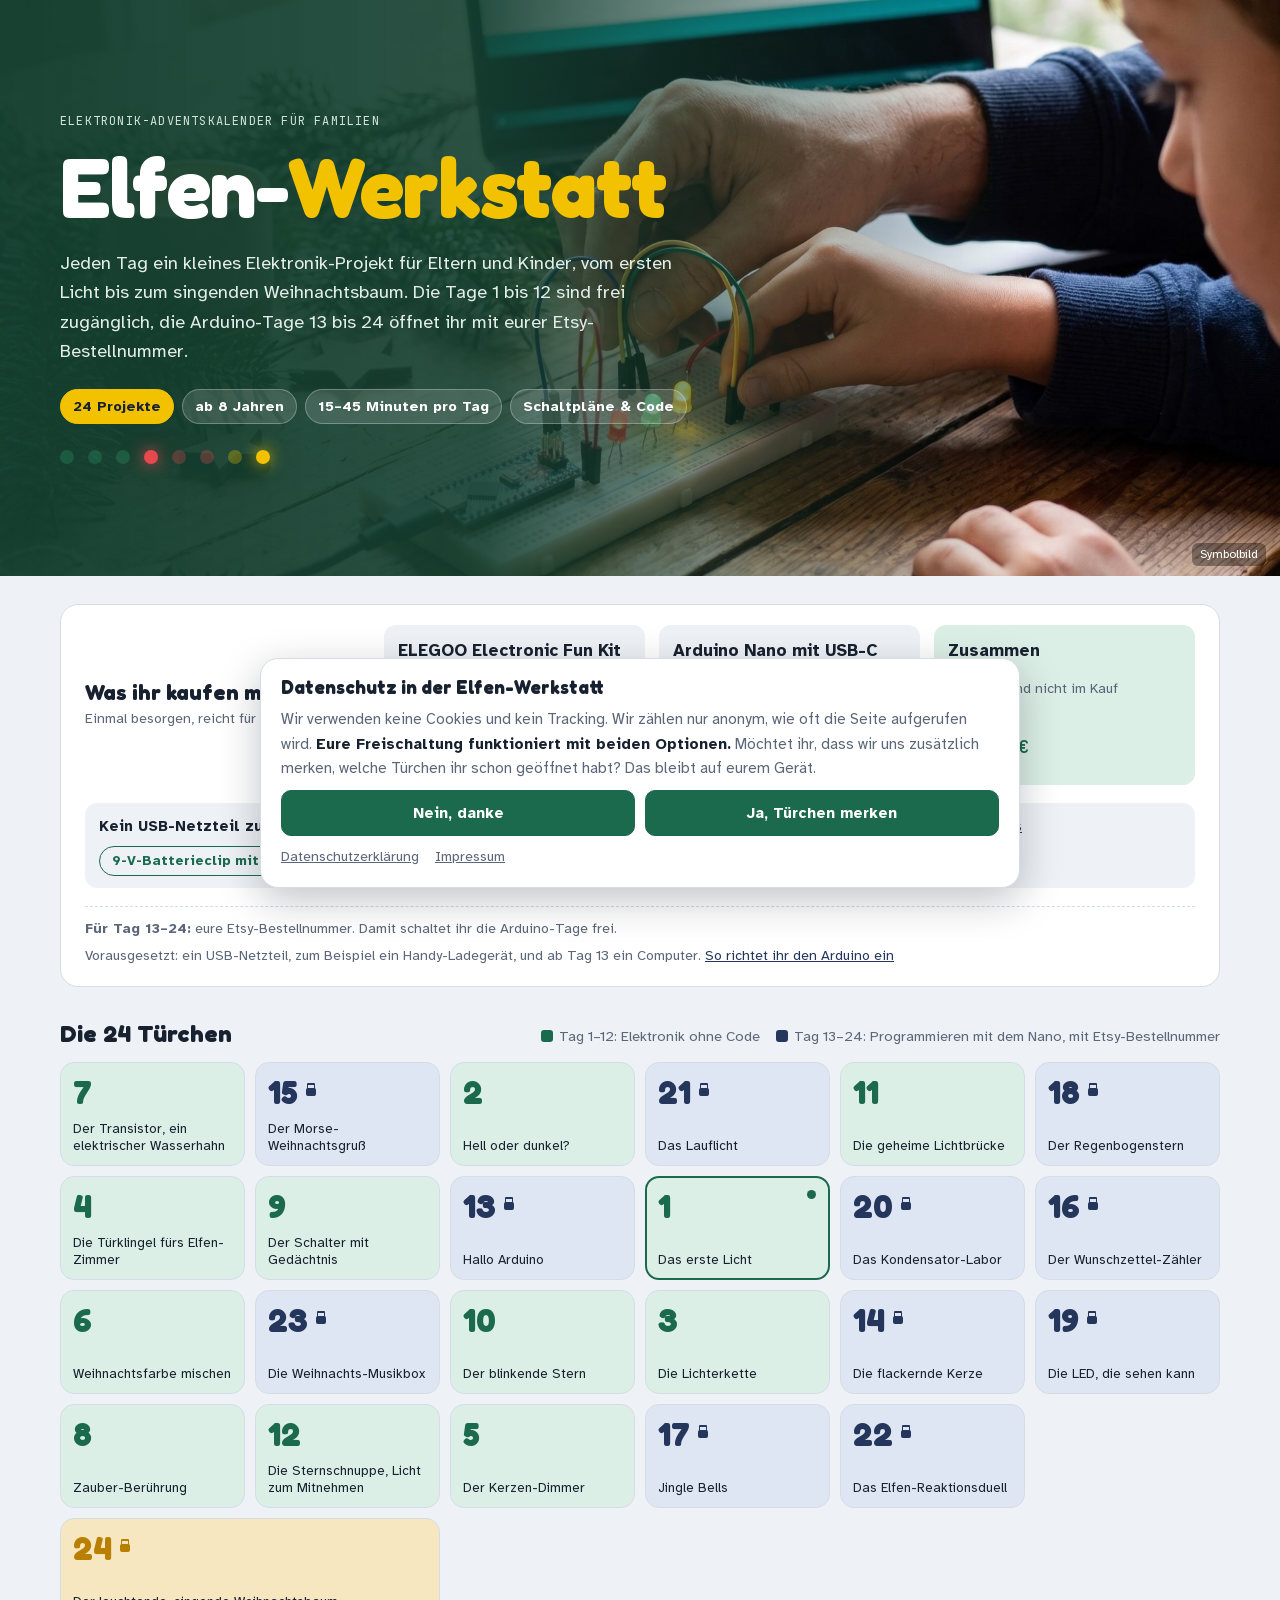
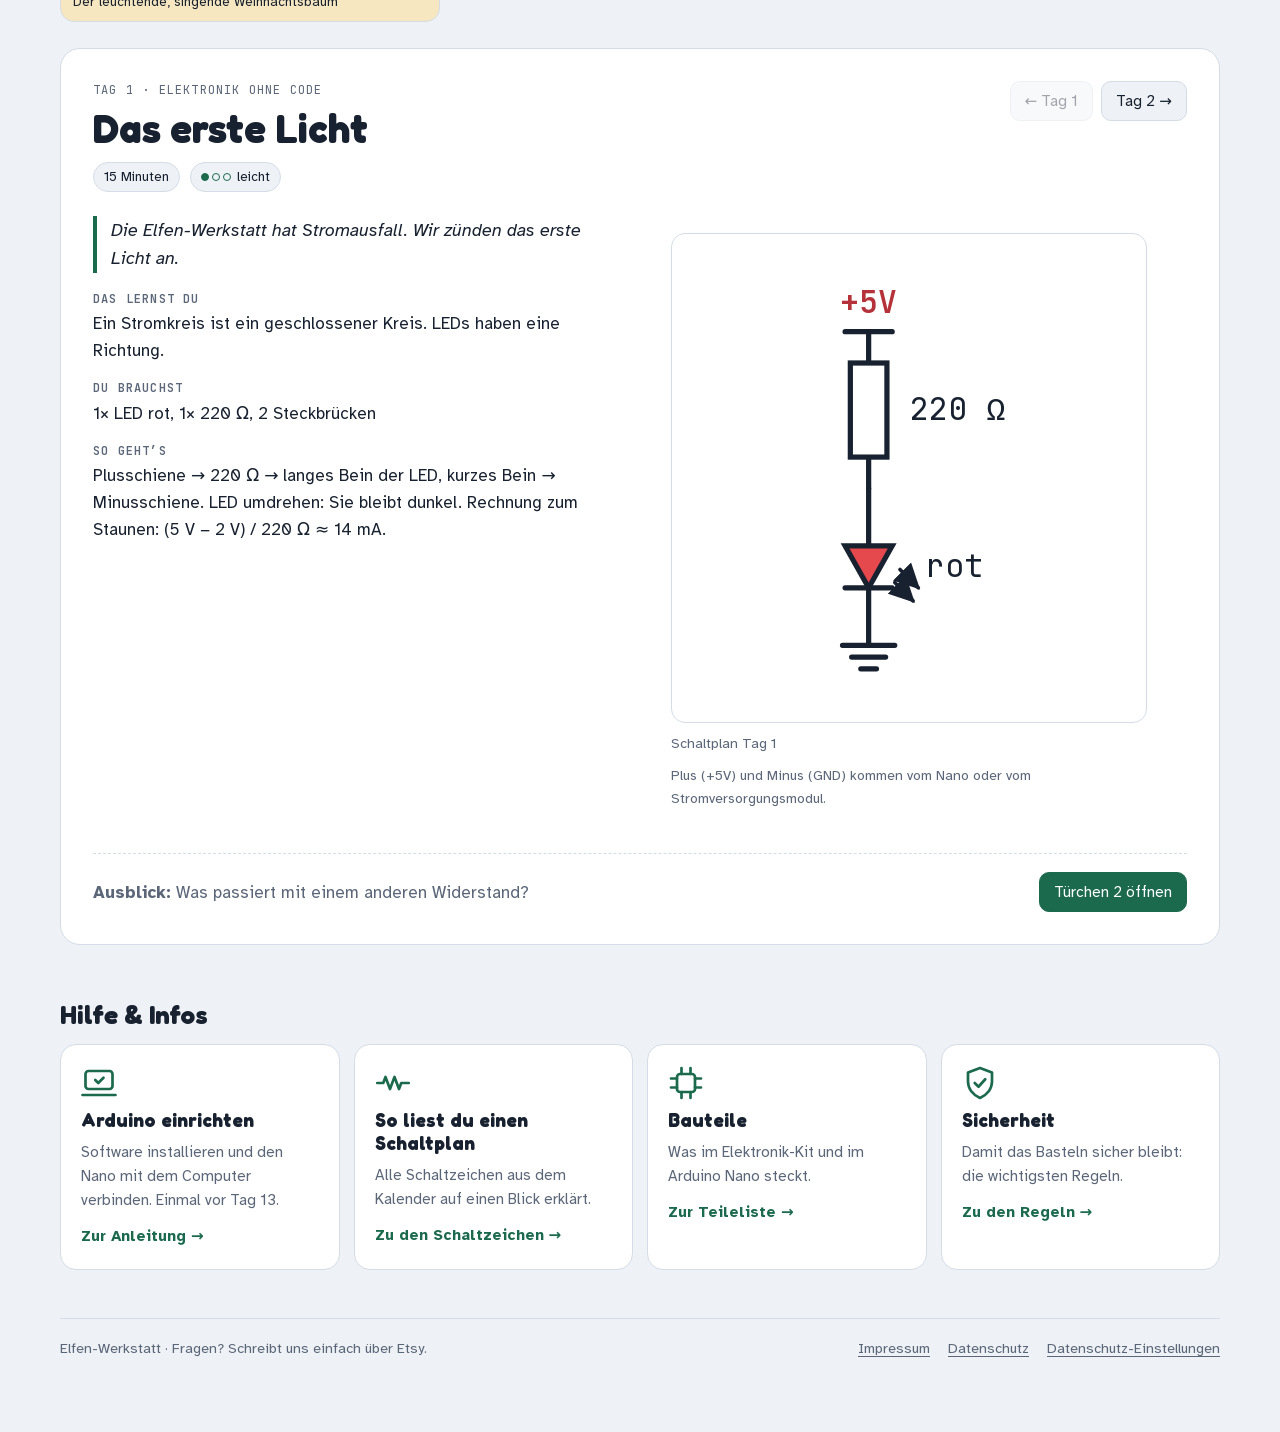
==== commit 5579543c: "Optionale Batterie-Stromversorgung (9 V über Stromversorgungsmodul) für Tag 1–12 Co-Authored-By: Cla" ====
--- a/index.html
+++ b/index.html
@@ -239,6 +239,10 @@
 .shop { justify-self: start; margin-top: 4px; font-size: 0.9rem; font-weight: 700; color: var(--pine); text-decoration: none; border: 1px solid var(--pine); border-radius: 999px; padding: 3px 12px; }
 .shop:hover { background: var(--pine); color: var(--surface); }
 .need small { color: var(--muted); font-size: 0.88rem; line-height: 1.45; }
+.need .optional { grid-column: 1 / -1; display: flex; flex-wrap: wrap; align-items: center; gap: 8px 14px; font-size: 0.92rem; color: var(--muted); background: var(--bg); border-radius: 12px; padding: 12px 14px; }
+.need .optional b { color: var(--ink); }
+.optional-links { display: flex; flex-wrap: wrap; gap: 8px; }
+.optional .shop, .kaufen .shop.small { margin-top: 0; font-size: 0.85rem; }
 .need .extra { grid-column: 1 / -1; display: flex; flex-wrap: wrap; gap: 6px 28px; padding-top: 12px; border-top: 1px dashed var(--line); }
 
 /* Türchen */
@@ -395,6 +399,14 @@
 .kaufen { display: grid; grid-template-columns: repeat(3, minmax(0, 1fr)); gap: 14px; margin-bottom: 22px; }
 .kaufen div { background: var(--surface); border: 1px solid var(--line); border-radius: 16px; padding: 16px 18px; display: grid; gap: 4px; }
 .kaufen div.sum { background: var(--pine-soft); border-color: var(--pine-soft); }
+.kaufen div.opt { grid-column: 1 / -1; background: var(--bg); display: flex; flex-wrap: wrap; align-items: center; gap: 8px 14px; }
+.kaufen div.opt .shop { margin-top: 0; }
+.strom { margin-top: 26px; }
+.strom h2 { font-size: 1.4rem; margin-bottom: 12px; }
+.wege { display: grid; grid-template-columns: repeat(2, minmax(0, 1fr)); gap: 16px; }
+.wege > div { background: var(--surface); border: 1px solid var(--line); border-radius: 16px; padding: 16px 18px; }
+.wege h3 { font-family: var(--f-display); font-size: 1.15rem; margin-bottom: 8px; }
+.wege ol { margin: 0; padding-left: 20px; display: grid; gap: 6px; }
 .kaufen b { font-weight: 700; }
 .kaufen .price { font-family: var(--f-mono); color: var(--pine); font-weight: 600; font-size: 1.05rem; }
 .kaufen small { color: var(--muted); }
@@ -450,7 +462,7 @@
 
 @media (max-width: 960px) {
   .infos { grid-template-columns: repeat(2, minmax(0, 1fr)); }
-  .parts, .kaufen { grid-template-columns: minmax(0, 1fr); }
+  .parts, .kaufen, .wege { grid-template-columns: minmax(0, 1fr); }
   .day-body, .two { grid-template-columns: minmax(0, 1fr); }
   .need { grid-template-columns: minmax(0, 1fr); }
   .hero::before { background: linear-gradient(90deg, rgba(20,63,48,0.96) 0%, rgba(20,63,48,0.85) 55%, rgba(20,63,48,0.4) 100%); }
@@ -501,9 +513,10 @@
       <li><b>Arduino Nano mit USB-C</b><small>2er-Pack mit vorgelöteten Stiftleisten und USB-C-Kabel</small><span class="price">ca. 11 €</span><a class="shop" href="https://www.amazon.de/dp/B0GSJCL116" target="_blank" rel="noopener">Bei Amazon ansehen ↗</a></li>
       <li class="sum"><b>Zusammen</b><small>Bauteile sind nicht im Kauf enthalten</small><span class="price">ca. 25 €</span></li>
     </ul>
+    <div class="optional"><b>Kein USB-Netzteil zur Hand?</b> Für Tag 1 bis 12 geht auch eine 9-V-Batterie mit dem Stromversorgungsmodul aus dem Kit. <a href="bauteile.html#strom">So geht’s</a><span class="optional-links"><a class="shop" href="https://www.amazon.de/dp/B096FCR7QR" target="_blank" rel="noopener">9-V-Batterieclip mit Stecker, ca. 3 € ↗</a><a class="shop" href="https://www.amazon.de/dp/B093LQHR2Y" target="_blank" rel="noopener">9-V-Blockbatterie, ca. 5 € ↗</a></span></div>
     <div class="extra">
       <small><b>Für Tag 13–24:</b> eure Etsy-Bestellnummer. Damit schaltet ihr die Arduino-Tage frei.</small>
-      <small>Vorausgesetzt: ein USB-C-Netzteil mit Kabel und ab Tag 13 ein Computer. <a href="einrichten.html">So richtet ihr den Arduino ein</a></small>
+      <small>Vorausgesetzt: ein USB-Netzteil, zum Beispiel ein Handy-Ladegerät, und ab Tag 13 ein Computer. <a href="einrichten.html">So richtet ihr den Arduino ein</a></small>
     </div>
   </section>
 
@@ -545,7 +558,7 @@
   </div>
 </div>
 
-<script type="application/json" id="data">{"tage": [{"tag": 1, "titel": "Das erste Licht", "finale": false, "teil": 1, "story": "Die Elfen-Werkstatt hat Stromausfall. Wir zünden das erste Licht an.", "ziel": "Ein Stromkreis ist ein geschlossener Kreis. LEDs haben eine Richtung.", "teile": "1× LED rot, 1× 220 Ω, 2 Steckbrücken", "dauer": "15 min · ★", "aufbau": "Plusschiene → 220 Ω → langes Bein der LED, kurzes Bein → Minusschiene. LED umdrehen: Sie bleibt dunkel. Rechnung zum Staunen: (5 V − 2 V) / 220 Ω ≈ 14 mA.", "bruecke": "Was passiert mit einem anderen Widerstand?", "minuten": "15", "sterne": 1, "svg": "<svg class=\"sch\" viewBox=\"26 -2 99 176\" role=\"img\" aria-label=\"Schaltplan Tag 1: Das erste Licht\" xmlns=\"http://www.w3.org/2000/svg\"><polyline class=\"w\" points=\"51,30 69,30\"/><text class=\"net\" x=\"60\" y=\"23\" text-anchor=\"middle\">+5V<\/text><polyline class=\"w\" points=\"60,30 60.0,42.0\"/><polyline class=\"w\" points=\"60.0,78.0 60,90\"/><g transform=\"translate(60.0,60.0) rotate(90.0)\"><rect class=\"b\" x=\"-18\" y=\"-7\" width=\"36\" height=\"14\"/><\/g><text class=\"lbl\" x=\"76.0\" y=\"64.0\" text-anchor=\"start\">220 Ω<\/text><polyline class=\"w\" points=\"60,90 60.0,112.0\"/><polyline class=\"w\" points=\"60.0,128.0 60,150\"/><g transform=\"translate(60.0,120.0) rotate(90.0)\"><path class=\"b\" style=\"fill:var(--led-red)\" d=\"M-8,-9L-8,9L8,0Z\"/><path class=\"w\" d=\"M8,-9V9\"/><path class=\"w thin\" d=\"M1,-12L8,-19\" marker-end=\"url(#ah)\"/><path class=\"w thin\" d=\"M6,-10L13,-17\" marker-end=\"url(#ah)\"/><\/g><text class=\"lbl\" x=\"82.0\" y=\"124.0\" text-anchor=\"start\">rot<\/text><path class=\"w\" d=\"M50,150H70M53.5,154.5H66.5M57,159H63\"/><\/svg>"}, {"tag": 2, "titel": "Hell oder dunkel?", "finale": false, "teil": 1, "story": "Der Weihnachtsmann mag es gemütlich. Wie dimmt man ohne Schalter?", "ziel": "Ohmsches Gesetz: mehr Widerstand, weniger Strom", "teile": "4× LED gelb, je 1× 220 Ω, 1 kΩ, 10 kΩ, 100 kΩ", "dauer": "20 min · ★", "aufbau": "Vier LEDs nebeneinander, jede mit einem anderen Widerstand. Strom etwa 14 mA, 3 mA, 0,3 mA und 0,03 mA. Die 100-kΩ-LED ist fast unsichtbar, höchstens im abgedunkelten Raum zu erahnen. Kinder ordnen die Helligkeit den Widerständen zu, Farbringe lesen inklusive.", "bruecke": "Wie bekommt man viele Lichter an eine Leitung?", "minuten": "20", "sterne": 1, "svg": "<svg class=\"sch\" viewBox=\"6 -2 396 176\" role=\"img\" aria-label=\"Schaltplan Tag 2: Hell oder dunkel?\" xmlns=\"http://www.w3.org/2000/svg\"><polyline class=\"w\" points=\"30,30 330,30\"/><polyline class=\"w\" points=\"21,30 39,30\"/><text class=\"net\" x=\"30\" y=\"23\" text-anchor=\"middle\">+5V<\/text><circle class=\"j\" cx=\"150\" cy=\"30\" r=\"3.2\"/><circle class=\"j\" cx=\"240\" cy=\"30\" r=\"3.2\"/><polyline class=\"w\" points=\"60,150 330,150\"/><circle class=\"j\" cx=\"150\" cy=\"150\" r=\"3.2\"/><circle class=\"j\" cx=\"240\" cy=\"150\" r=\"3.2\"/><path class=\"w\" d=\"M320,150H340M323.5,154.5H336.5M327,159H333\"/><polyline class=\"w\" points=\"60,30 60.0,42.0\"/><polyline class=\"w\" points=\"60.0,78.0 60,90\"/><g transform=\"translate(60.0,60.0) rotate(90.0)\"><rect class=\"b\" x=\"-18\" y=\"-7\" width=\"36\" height=\"14\"/><\/g><text class=\"lbl\" x=\"76.0\" y=\"64.0\" text-anchor=\"start\">220 Ω<\/text><polyline class=\"w\" points=\"60,90 60.0,112.0\"/><polyline class=\"w\" points=\"60.0,128.0 60,150\"/><g transform=\"translate(60.0,120.0) rotate(90.0)\"><path class=\"b\" style=\"fill:var(--led-yellow)\" d=\"M-8,-9L-8,9L8,0Z\"/><path class=\"w\" d=\"M8,-9V9\"/><path class=\"w thin\" d=\"M1,-12L8,-19\" marker-end=\"url(#ah)\"/><path class=\"w thin\" d=\"M6,-10L13,-17\" marker-end=\"url(#ah)\"/><\/g><polyline class=\"w\" points=\"150,30 150.0,42.0\"/><polyline class=\"w\" points=\"150.0,78.0 150,90\"/><g transform=\"translate(150.0,60.0) rotate(90.0)\"><rect class=\"b\" x=\"-18\" y=\"-7\" width=\"36\" height=\"14\"/><\/g><text class=\"lbl\" x=\"166.0\" y=\"64.0\" text-anchor=\"start\">1 kΩ<\/text><polyline class=\"w\" points=\"150,90 150.0,112.0\"/><polyline class=\"w\" points=\"150.0,128.0 150,150\"/><g transform=\"translate(150.0,120.0) rotate(90.0)\"><path class=\"b\" style=\"fill:var(--led-yellow)\" d=\"M-8,-9L-8,9L8,0Z\"/><path class=\"w\" d=\"M8,-9V9\"/><path class=\"w thin\" d=\"M1,-12L8,-19\" marker-end=\"url(#ah)\"/><path class=\"w thin\" d=\"M6,-10L13,-17\" marker-end=\"url(#ah)\"/><\/g><polyline class=\"w\" points=\"240,30 240.0,42.0\"/><polyline class=\"w\" points=\"240.0,78.0 240,90\"/><g transform=\"translate(240.0,60.0) rotate(90.0)\"><rect class=\"b\" x=\"-18\" y=\"-7\" width=\"36\" height=\"14\"/><\/g><text class=\"lbl\" x=\"256.0\" y=\"64.0\" text-anchor=\"start\">10 kΩ<\/text><polyline class=\"w\" points=\"240,90 240.0,112.0\"/><polyline class=\"w\" points=\"240.0,128.0 240,150\"/><g transform=\"translate(240.0,120.0) rotate(90.0)\"><path class=\"b\" style=\"fill:var(--led-yellow)\" d=\"M-8,-9L-8,9L8,0Z\"/><path class=\"w\" d=\"M8,-9V9\"/><path class=\"w thin\" d=\"M1,-12L8,-19\" marker-end=\"url(#ah)\"/><path class=\"w thin\" d=\"M6,-10L13,-17\" marker-end=\"url(#ah)\"/><\/g><polyline class=\"w\" points=\"330,30 330.0,42.0\"/><polyline class=\"w\" points=\"330.0,78.0 330,90\"/><g transform=\"translate(330.0,60.0) rotate(90.0)\"><rect class=\"b\" x=\"-18\" y=\"-7\" width=\"36\" height=\"14\"/><\/g><text class=\"lbl\" x=\"346.0\" y=\"64.0\" text-anchor=\"start\">100 kΩ<\/text><polyline class=\"w\" points=\"330,90 330.0,112.0\"/><polyline class=\"w\" points=\"330.0,128.0 330,150\"/><g transform=\"translate(330.0,120.0) rotate(90.0)\"><path class=\"b\" style=\"fill:var(--led-yellow)\" d=\"M-8,-9L-8,9L8,0Z\"/><path class=\"w\" d=\"M8,-9V9\"/><path class=\"w thin\" d=\"M1,-12L8,-19\" marker-end=\"url(#ah)\"/><path class=\"w thin\" d=\"M6,-10L13,-17\" marker-end=\"url(#ah)\"/><\/g><\/svg>"}, {"tag": 3, "titel": "Die Lichterkette", "finale": false, "teil": 1, "story": "Der Baum braucht eine Lichterkette.", "ziel": "Reihen- und Parallelschaltung", "teile": "3× LED rot, 2× LED grün, 3× 220 Ω, 1× 100 Ω", "dauer": "25 min · ★★", "aufbau": "Erst 2 rote LEDs in Reihe mit 100 Ω: Sie leuchten (5 V − 2 × 2 V = 1 V für den Widerstand). Dann 3 in Reihe: Sie bleiben dunkel, weil 3 × 2 V plus Widerstand mehr als 5 V braucht. Dann parallel: 1 rote und 2 grüne LEDs, jede mit eigenem 220 Ω, alle hell. Für die Reihenschaltung nur rote LEDs nehmen, weil grüne LEDs je nach Sorte bis zu 3 V brauchen und zu zweit schon an 5 V scheitern können. Merksatz: „In Reihe teilen sich die Lichter die Spannung.“", "bruecke": "Jetzt wollen wir selbst bestimmen, wann es leuchtet.", "minuten": "25", "sterne": 2, "svg": "<svg class=\"sch\" viewBox=\"26 -15 639 259\" role=\"img\" aria-label=\"Schaltplan Tag 3: Die Lichterkette\" xmlns=\"http://www.w3.org/2000/svg\"><text class=\"ref\" x=\"40\" y=\"10\" text-anchor=\"start\">A · 2 in Reihe<\/text><polyline class=\"w\" points=\"51,40 69,40\"/><text class=\"net\" x=\"60\" y=\"33\" text-anchor=\"middle\">+5V<\/text><polyline class=\"w\" points=\"60,40 60.0,52.0\"/><polyline class=\"w\" points=\"60.0,88.0 60,100\"/><g transform=\"translate(60.0,70.0) rotate(90.0)\"><rect class=\"b\" x=\"-18\" y=\"-7\" width=\"36\" height=\"14\"/><\/g><text class=\"lbl\" x=\"76.0\" y=\"74.0\" text-anchor=\"start\">100 Ω<\/text><polyline class=\"w\" points=\"60,100 60.0,122.0\"/><polyline class=\"w\" points=\"60.0,138.0 60,160\"/><g transform=\"translate(60.0,130.0) rotate(90.0)\"><path class=\"b\" style=\"fill:var(--led-red)\" d=\"M-8,-9L-8,9L8,0Z\"/><path class=\"w\" d=\"M8,-9V9\"/><path class=\"w thin\" d=\"M1,-12L8,-19\" marker-end=\"url(#ah)\"/><path class=\"w thin\" d=\"M6,-10L13,-17\" marker-end=\"url(#ah)\"/><\/g><text class=\"lbl\" x=\"82.0\" y=\"134.0\" text-anchor=\"start\">rot<\/text><polyline class=\"w\" points=\"60,160 60.0,182.0\"/><polyline class=\"w\" points=\"60.0,198.0 60,220\"/><g transform=\"translate(60.0,190.0) rotate(90.0)\"><path class=\"b\" style=\"fill:var(--led-red)\" d=\"M-8,-9L-8,9L8,0Z\"/><path class=\"w\" d=\"M8,-9V9\"/><path class=\"w thin\" d=\"M1,-12L8,-19\" marker-end=\"url(#ah)\"/><path class=\"w thin\" d=\"M6,-10L13,-17\" marker-end=\"url(#ah)\"/><\/g><text class=\"lbl\" x=\"82.0\" y=\"194.0\" text-anchor=\"start\">rot<\/text><path class=\"w\" d=\"M50,220H70M53.5,224.5H66.5M57,229H63\"/><text class=\"ref\" x=\"170\" y=\"10\" text-anchor=\"start\">B · 3 in Reihe: bleibt dunkel<\/text><polyline class=\"w\" points=\"181,40 199,40\"/><text class=\"net\" x=\"190\" y=\"33\" text-anchor=\"middle\">+5V<\/text><polyline class=\"w\" points=\"190,40 190.0,62.0\"/><polyline class=\"w\" points=\"190.0,78.0 190,100\"/><g transform=\"translate(190.0,70.0) rotate(90.0)\"><path class=\"b\" style=\"fill:var(--led-red)\" d=\"M-8,-9L-8,9L8,0Z\"/><path class=\"w\" d=\"M8,-9V9\"/><path class=\"w thin\" d=\"M1,-12L8,-19\" marker-end=\"url(#ah)\"/><path class=\"w thin\" d=\"M6,-10L13,-17\" marker-end=\"url(#ah)\"/><\/g><text class=\"lbl\" x=\"212.0\" y=\"74.0\" text-anchor=\"start\">rot<\/text><polyline class=\"w\" points=\"190,100 190.0,122.0\"/><polyline class=\"w\" points=\"190.0,138.0 190,160\"/><g transform=\"translate(190.0,130.0) rotate(90.0)\"><path class=\"b\" style=\"fill:var(--led-red)\" d=\"M-8,-9L-8,9L8,0Z\"/><path class=\"w\" d=\"M8,-9V9\"/><path class=\"w thin\" d=\"M1,-12L8,-19\" marker-end=\"url(#ah)\"/><path class=\"w thin\" d=\"M6,-10L13,-17\" marker-end=\"url(#ah)\"/><\/g><text class=\"lbl\" x=\"212.0\" y=\"134.0\" text-anchor=\"start\">rot<\/text><polyline class=\"w\" points=\"190,160 190.0,182.0\"/><polyline class=\"w\" points=\"190.0,198.0 190,220\"/><g transform=\"translate(190.0,190.0) rotate(90.0)\"><path class=\"b\" style=\"fill:var(--led-red)\" d=\"M-8,-9L-8,9L8,0Z\"/><path class=\"w\" d=\"M8,-9V9\"/><path class=\"w thin\" d=\"M1,-12L8,-19\" marker-end=\"url(#ah)\"/><path class=\"w thin\" d=\"M6,-10L13,-17\" marker-end=\"url(#ah)\"/><\/g><text class=\"lbl\" x=\"212.0\" y=\"194.0\" text-anchor=\"start\">rot<\/text><path class=\"w\" d=\"M180,220H200M183.5,224.5H196.5M187,229H193\"/><text class=\"ref\" x=\"400\" y=\"10\" text-anchor=\"start\">C · parallel<\/text><polyline class=\"w\" points=\"410,40 600,40\"/><polyline class=\"w\" points=\"401,40 419,40\"/><text class=\"net\" x=\"410\" y=\"33\" text-anchor=\"middle\">+5V<\/text><circle class=\"j\" cx=\"520\" cy=\"40\" r=\"3.2\"/><polyline class=\"w\" points=\"440,160 600,160\"/><circle class=\"j\" cx=\"520\" cy=\"160\" r=\"3.2\"/><path class=\"w\" d=\"M590,160H610M593.5,164.5H606.5M597,169H603\"/><polyline class=\"w\" points=\"440,40 440.0,52.0\"/><polyline class=\"w\" points=\"440.0,88.0 440,100\"/><g transform=\"translate(440.0,70.0) rotate(90.0)\"><rect class=\"b\" x=\"-18\" y=\"-7\" width=\"36\" height=\"14\"/><\/g><text class=\"lbl\" x=\"456.0\" y=\"74.0\" text-anchor=\"start\">220 Ω<\/text><polyline class=\"w\" points=\"440,100 440.0,122.0\"/><polyline class=\"w\" points=\"440.0,138.0 440,160\"/><g transform=\"translate(440.0,130.0) rotate(90.0)\"><path class=\"b\" style=\"fill:var(--led-red)\" d=\"M-8,-9L-8,9L8,0Z\"/><path class=\"w\" d=\"M8,-9V9\"/><path class=\"w thin\" d=\"M1,-12L8,-19\" marker-end=\"url(#ah)\"/><path class=\"w thin\" d=\"M6,-10L13,-17\" marker-end=\"url(#ah)\"/><\/g><polyline class=\"w\" points=\"520,40 520.0,52.0\"/><polyline class=\"w\" points=\"520.0,88.0 520,100\"/><g transform=\"translate(520.0,70.0) rotate(90.0)\"><rect class=\"b\" x=\"-18\" y=\"-7\" width=\"36\" height=\"14\"/><\/g><text class=\"lbl\" x=\"536.0\" y=\"74.0\" text-anchor=\"start\">220 Ω<\/text><polyline class=\"w\" points=\"520,100 520.0,122.0\"/><polyline class=\"w\" points=\"520.0,138.0 520,160\"/><g transform=\"translate(520.0,130.0) rotate(90.0)\"><path class=\"b\" style=\"fill:var(--led-green)\" d=\"M-8,-9L-8,9L8,0Z\"/><path class=\"w\" d=\"M8,-9V9\"/><path class=\"w thin\" d=\"M1,-12L8,-19\" marker-end=\"url(#ah)\"/><path class=\"w thin\" d=\"M6,-10L13,-17\" marker-end=\"url(#ah)\"/><\/g><polyline class=\"w\" points=\"600,40 600.0,52.0\"/><polyline class=\"w\" points=\"600.0,88.0 600,100\"/><g transform=\"translate(600.0,70.0) rotate(90.0)\"><rect class=\"b\" x=\"-18\" y=\"-7\" width=\"36\" height=\"14\"/><\/g><text class=\"lbl\" x=\"616.0\" y=\"74.0\" text-anchor=\"start\">220 Ω<\/text><polyline class=\"w\" points=\"600,100 600.0,122.0\"/><polyline class=\"w\" points=\"600.0,138.0 600,160\"/><g transform=\"translate(600.0,130.0) rotate(90.0)\"><path class=\"b\" style=\"fill:var(--led-green)\" d=\"M-8,-9L-8,9L8,0Z\"/><path class=\"w\" d=\"M8,-9V9\"/><path class=\"w thin\" d=\"M1,-12L8,-19\" marker-end=\"url(#ah)\"/><path class=\"w thin\" d=\"M6,-10L13,-17\" marker-end=\"url(#ah)\"/><\/g><\/svg>"}, {"tag": 4, "titel": "Die Türklingel fürs Elfen-Zimmer", "finale": false, "teil": 1, "story": "Wer klopft da? Wir bauen eine Klingel mit Licht.", "ziel": "Ein Taster schließt den Stromkreis. Ein aktiver Summer macht selbst den Ton.", "teile": "1× Taster, 1× aktiver Summer, 1× LED blau, 1× 220 Ω", "dauer": "15 min · ★", "aufbau": "Der Taster hat 4 Beine und steckt über der Mittelrinne. Je zwei gegenüberliegende Beine sind immer verbunden, geschaltet wird quer dazu. Plus → Taster → Abzweig: Summer (Plus-Markierung beachten) gegen Minus, parallel dazu LED mit 220 Ω gegen Minus. Drücken: Licht und Ton.", "bruecke": "Ein Taster kennt nur an und aus. Geht es auch stufenlos?", "minuten": "15", "sterne": 1, "svg": "<svg class=\"sch\" viewBox=\"-40 -2 285 236\" role=\"img\" aria-label=\"Schaltplan Tag 4: Die Türklingel fürs Elfen-Zimmer\" xmlns=\"http://www.w3.org/2000/svg\"><polyline class=\"w\" points=\"71,30 89,30\"/><text class=\"net\" x=\"80\" y=\"23\" text-anchor=\"middle\">+5V<\/text><polyline class=\"w\" points=\"80,30 80.0,46.0\"/><polyline class=\"w\" points=\"80.0,74.0 80,90\"/><g transform=\"translate(80.0,60.0) rotate(90.0)\"><circle class=\"o\" cx=\"-12\" cy=\"0\" r=\"2.6\"/><circle class=\"o\" cx=\"12\" cy=\"0\" r=\"2.6\"/><path class=\"w\" d=\"M-14,-8H14M0,-8V-17M-6,-17H6\"/><\/g><text class=\"lbl\" x=\"102.0\" y=\"64.0\" text-anchor=\"start\">Taster<\/text><circle class=\"j\" cx=\"80\" cy=\"90\" r=\"3.2\"/><polyline class=\"w\" points=\"80,90 180,90\"/><polyline class=\"w\" points=\"80,90 80.0,108.0\"/><polyline class=\"w\" points=\"80.0,132.0 80,150\"/><g transform=\"translate(80.0,120.0) rotate(90.0)\"><rect class=\"b\" x=\"-12\" y=\"-10\" width=\"24\" height=\"20\" rx=\"3\"/><path class=\"w thin\" d=\"M-5,-5V5M-1,-7V7M3,-5V5M7,-3V3\"/><path class=\"w thin\" d=\"M-22,-13h6M-19,-16v6\"/><\/g><text class=\"lbl\" x=\"58.0\" y=\"124.0\" text-anchor=\"end\">Summer aktiv<\/text><path class=\"w\" d=\"M70,150H90M73.5,154.5H86.5M77,159H83\"/><polyline class=\"w\" points=\"180,90 180.0,102.0\"/><polyline class=\"w\" points=\"180.0,138.0 180,150\"/><g transform=\"translate(180.0,120.0) rotate(90.0)\"><rect class=\"b\" x=\"-18\" y=\"-7\" width=\"36\" height=\"14\"/><\/g><text class=\"lbl\" x=\"196.0\" y=\"124.0\" text-anchor=\"start\">220 Ω<\/text><polyline class=\"w\" points=\"180,150 180.0,172.0\"/><polyline class=\"w\" points=\"180.0,188.0 180,210\"/><g transform=\"translate(180.0,180.0) rotate(90.0)\"><path class=\"b\" style=\"fill:var(--led-blue)\" d=\"M-8,-9L-8,9L8,0Z\"/><path class=\"w\" d=\"M8,-9V9\"/><path class=\"w thin\" d=\"M1,-12L8,-19\" marker-end=\"url(#ah)\"/><path class=\"w thin\" d=\"M6,-10L13,-17\" marker-end=\"url(#ah)\"/><\/g><text class=\"lbl\" x=\"202.0\" y=\"184.0\" text-anchor=\"start\">blau<\/text><path class=\"w\" d=\"M170,210H190M173.5,214.5H186.5M177,219H183\"/><\/svg>"}, {"tag": 5, "titel": "Der Kerzen-Dimmer", "finale": false, "teil": 1, "story": "Abends soll das Licht langsam leiser werden.", "ziel": "Ein Potentiometer ist ein verstellbarer Widerstand.", "teile": "1× Präzisions-Poti (Mehrgang-Trimmer, Aufdruck „103“ = 10 kΩ, bitte am eigenen Bauteil prüfen), 1× LED gelb, 1× 220 Ω", "dauer": "15 min · ★", "aufbau": "Plus → äußerer Poti-Anschluss, Mittelanschluss → 220 Ω (Schutz, falls das Poti auf 0 steht) → LED → Minus. Mit Fingernagel oder kleinem Schraubendreher drehen: Die LED dimmt. Der Trimmer braucht viele Umdrehungen von ganz hell bis ganz dunkel. Am Poti ist zu sehen, dass es nur ein Widerstand ist, „den man drehen kann“.", "bruecke": "Und wenn man Farben dimmt?", "minuten": "15", "sterne": 1, "svg": "<svg class=\"sch\" viewBox=\"26 -2 161 236\" role=\"img\" aria-label=\"Schaltplan Tag 5: Der Kerzen-Dimmer\" xmlns=\"http://www.w3.org/2000/svg\"><polyline class=\"w\" points=\"51,30 69,30\"/><text class=\"net\" x=\"60\" y=\"23\" text-anchor=\"middle\">+5V<\/text><polyline class=\"w\" points=\"60,30 60.0,42.0\"/><polyline class=\"w\" points=\"60.0,78.0 60,90\"/><g transform=\"translate(60.0,60.0) rotate(90.0)\"><rect class=\"b\" x=\"-18\" y=\"-7\" width=\"36\" height=\"14\"/><path class=\"w\" d=\"M-14,12L13,-11\" marker-end=\"url(#ah)\"/><\/g><text class=\"lbl\" x=\"82.0\" y=\"64.0\" text-anchor=\"start\">Trimmer 10 kΩ<\/text><polyline class=\"w\" points=\"60,90 60.0,102.0\"/><polyline class=\"w\" points=\"60.0,138.0 60,150\"/><g transform=\"translate(60.0,120.0) rotate(90.0)\"><rect class=\"b\" x=\"-18\" y=\"-7\" width=\"36\" height=\"14\"/><\/g><text class=\"lbl\" x=\"76.0\" y=\"124.0\" text-anchor=\"start\">220 Ω<\/text><polyline class=\"w\" points=\"60,150 60.0,172.0\"/><polyline class=\"w\" points=\"60.0,188.0 60,210\"/><g transform=\"translate(60.0,180.0) rotate(90.0)\"><path class=\"b\" style=\"fill:var(--led-yellow)\" d=\"M-8,-9L-8,9L8,0Z\"/><path class=\"w\" d=\"M8,-9V9\"/><path class=\"w thin\" d=\"M1,-12L8,-19\" marker-end=\"url(#ah)\"/><path class=\"w thin\" d=\"M6,-10L13,-17\" marker-end=\"url(#ah)\"/><\/g><text class=\"lbl\" x=\"82.0\" y=\"184.0\" text-anchor=\"start\">gelb<\/text><path class=\"w\" d=\"M50,210H70M53.5,214.5H66.5M57,219H63\"/><\/svg>"}, {"tag": 6, "titel": "Weihnachtsfarbe mischen", "finale": false, "teil": 1, "story": "Jede Familie bekommt ihre eigene Sternfarbe.", "ziel": "Additive Farbmischung, RGB", "teile": "1× RGB-LED, 3× Taster, 3× 220 Ω", "dauer": "20 min · ★★", "aufbau": "Das lange Bein der RGB-LED ist der gemeinsame Minuspol (gemeinsame Kathode) und kommt an Minus. Jeder Farbanschluss bekommt 220 Ω und einen eigenen Taster gegen Plus. Rot und Grün zusammen ergeben Gelb, alle drei ergeben Weiß. Aufgabe: Mischt Türkis und Pink.", "bruecke": "Wie schaltet man mit einem winzigen Strom etwas Großes?", "minuten": "20", "sterne": 2, "svg": "<svg class=\"sch\" viewBox=\"6 -2 404 266\" role=\"img\" aria-label=\"Schaltplan Tag 6: Weihnachtsfarbe mischen\" xmlns=\"http://www.w3.org/2000/svg\"><polyline class=\"w\" points=\"30,30 240,30\"/><polyline class=\"w\" points=\"21,30 39,30\"/><text class=\"net\" x=\"30\" y=\"23\" text-anchor=\"middle\">+5V<\/text><circle class=\"j\" cx=\"150\" cy=\"30\" r=\"3.2\"/><polyline class=\"w\" points=\"60,30 60.0,46.0\"/><polyline class=\"w\" points=\"60.0,74.0 60,90\"/><g transform=\"translate(60.0,60.0) rotate(90.0)\"><circle class=\"o\" cx=\"-12\" cy=\"0\" r=\"2.6\"/><circle class=\"o\" cx=\"12\" cy=\"0\" r=\"2.6\"/><path class=\"w\" d=\"M-14,-8H14M0,-8V-17M-6,-17H6\"/><\/g><text class=\"lbl\" x=\"82.0\" y=\"64.0\" text-anchor=\"start\">Taster R<\/text><polyline class=\"w\" points=\"60,90 60.0,102.0\"/><polyline class=\"w\" points=\"60.0,138.0 60,150\"/><g transform=\"translate(60.0,120.0) rotate(90.0)\"><rect class=\"b\" x=\"-18\" y=\"-7\" width=\"36\" height=\"14\"/><\/g><text class=\"lbl\" x=\"76.0\" y=\"124.0\" text-anchor=\"start\">220 Ω<\/text><polyline class=\"w\" points=\"60,150 60.0,172.0\"/><polyline class=\"w\" points=\"60.0,188.0 60,210\"/><g transform=\"translate(60.0,180.0) rotate(90.0)\"><path class=\"b\" style=\"fill:var(--led-red)\" d=\"M-8,-9L-8,9L8,0Z\"/><path class=\"w\" d=\"M8,-9V9\"/><path class=\"w thin\" d=\"M1,-12L8,-19\" marker-end=\"url(#ah)\"/><path class=\"w thin\" d=\"M6,-10L13,-17\" marker-end=\"url(#ah)\"/><\/g><polyline class=\"w\" points=\"150,30 150.0,46.0\"/><polyline class=\"w\" points=\"150.0,74.0 150,90\"/><g transform=\"translate(150.0,60.0) rotate(90.0)\"><circle class=\"o\" cx=\"-12\" cy=\"0\" r=\"2.6\"/><circle class=\"o\" cx=\"12\" cy=\"0\" r=\"2.6\"/><path class=\"w\" d=\"M-14,-8H14M0,-8V-17M-6,-17H6\"/><\/g><text class=\"lbl\" x=\"172.0\" y=\"64.0\" text-anchor=\"start\">Taster G<\/text><polyline class=\"w\" points=\"150,90 150.0,102.0\"/><polyline class=\"w\" points=\"150.0,138.0 150,150\"/><g transform=\"translate(150.0,120.0) rotate(90.0)\"><rect class=\"b\" x=\"-18\" y=\"-7\" width=\"36\" height=\"14\"/><\/g><text class=\"lbl\" x=\"166.0\" y=\"124.0\" text-anchor=\"start\">220 Ω<\/text><polyline class=\"w\" points=\"150,150 150.0,172.0\"/><polyline class=\"w\" points=\"150.0,188.0 150,210\"/><g transform=\"translate(150.0,180.0) rotate(90.0)\"><path class=\"b\" style=\"fill:var(--led-green)\" d=\"M-8,-9L-8,9L8,0Z\"/><path class=\"w\" d=\"M8,-9V9\"/><path class=\"w thin\" d=\"M1,-12L8,-19\" marker-end=\"url(#ah)\"/><path class=\"w thin\" d=\"M6,-10L13,-17\" marker-end=\"url(#ah)\"/><\/g><polyline class=\"w\" points=\"240,30 240.0,46.0\"/><polyline class=\"w\" points=\"240.0,74.0 240,90\"/><g transform=\"translate(240.0,60.0) rotate(90.0)\"><circle class=\"o\" cx=\"-12\" cy=\"0\" r=\"2.6\"/><circle class=\"o\" cx=\"12\" cy=\"0\" r=\"2.6\"/><path class=\"w\" d=\"M-14,-8H14M0,-8V-17M-6,-17H6\"/><\/g><text class=\"lbl\" x=\"262.0\" y=\"64.0\" text-anchor=\"start\">Taster B<\/text><polyline class=\"w\" points=\"240,90 240.0,102.0\"/><polyline class=\"w\" points=\"240.0,138.0 240,150\"/><g transform=\"translate(240.0,120.0) rotate(90.0)\"><rect class=\"b\" x=\"-18\" y=\"-7\" width=\"36\" height=\"14\"/><\/g><text class=\"lbl\" x=\"256.0\" y=\"124.0\" text-anchor=\"start\">220 Ω<\/text><polyline class=\"w\" points=\"240,150 240.0,172.0\"/><polyline class=\"w\" points=\"240.0,188.0 240,210\"/><g transform=\"translate(240.0,180.0) rotate(90.0)\"><path class=\"b\" style=\"fill:var(--led-blue)\" d=\"M-8,-9L-8,9L8,0Z\"/><path class=\"w\" d=\"M8,-9V9\"/><path class=\"w thin\" d=\"M1,-12L8,-19\" marker-end=\"url(#ah)\"/><path class=\"w thin\" d=\"M6,-10L13,-17\" marker-end=\"url(#ah)\"/><\/g><polyline class=\"w\" points=\"60,210 240,210\"/><circle class=\"j\" cx=\"150\" cy=\"210\" r=\"3.2\"/><polyline class=\"w\" points=\"150,210 150,240\"/><path class=\"w\" d=\"M140,240H160M143.5,244.5H156.5M147,249H153\"/><rect class=\"box dash\" x=\"36\" y=\"140\" width=\"230\" height=\"84\" rx=\"4\"/><text class=\"small\" x=\"276\" y=\"178.0\" text-anchor=\"start\">RGB-LED<\/text><text class=\"small\" x=\"276\" y=\"193.0\" text-anchor=\"start\">gemeinsamer Minus<\/text><\/svg>"}, {"tag": 7, "titel": "Der Transistor, ein elektrischer Wasserhahn", "finale": false, "teil": 1, "story": "Der Elfen-Lehrling ist zu schwach für den großen Schalter. Er bekommt einen Helfer.", "ziel": "Ein kleiner Basisstrom steuert einen großen Kollektorstrom (Verstärkung).", "teile": "1× PN2222, 1× Taster, 1× 1 kΩ, 1× 100 kΩ, 1× LED rot, 1× 220 Ω", "dauer": "20 min · ★★", "aufbau": "LED mit 220 Ω von Plus an den Kollektor, Emitter an Minus. Basis über 1 kΩ und Taster an Plus. Drücken: LED an. Dann 1 kΩ gegen 100 kΩ tauschen: Die LED leuchtet immer noch. 0,04 mA steuern etwa 6 mA, der Transistor verstärkt rund 150-fach. Die Beinbelegung (E, B, C, flache Seite vorne) steht auf einer Grafik.", "bruecke": "Wenn schon so wenig Strom reicht, reicht dann ein Finger?", "minuten": "20", "sterne": 2, "svg": "<svg class=\"sch\" viewBox=\"-51 0 322 260\" role=\"img\" aria-label=\"Schaltplan Tag 7: Der Transistor, ein elektrischer Wasserhahn\" xmlns=\"http://www.w3.org/2000/svg\"><circle class=\"b\" cx=\"172\" cy=\"186\" r=\"17\"/><path class=\"w\" d=\"M138,186H165M165,175V197M165,181L180,172V152M180,200V220\"/><path class=\"w\" d=\"M165,191L180,200\" marker-end=\"url(#ah)\"/><text class=\"ref\" x=\"194\" y=\"168\" text-anchor=\"start\">T1 PN2222<\/text><polyline class=\"w\" points=\"171,32 189,32\"/><text class=\"net\" x=\"180\" y=\"25\" text-anchor=\"middle\">+5V<\/text><polyline class=\"w\" points=\"180,32 180.0,44.0\"/><polyline class=\"w\" points=\"180.0,80.0 180,92\"/><g transform=\"translate(180.0,62.0) rotate(90.0)\"><rect class=\"b\" x=\"-18\" y=\"-7\" width=\"36\" height=\"14\"/><\/g><text class=\"lbl\" x=\"196.0\" y=\"66.0\" text-anchor=\"start\">220 Ω<\/text><polyline class=\"w\" points=\"180,92 180.0,114.0\"/><polyline class=\"w\" points=\"180.0,130.0 180,152\"/><g transform=\"translate(180.0,122.0) rotate(90.0)\"><path class=\"b\" style=\"fill:var(--led-red)\" d=\"M-8,-9L-8,9L8,0Z\"/><path class=\"w\" d=\"M8,-9V9\"/><path class=\"w thin\" d=\"M1,-12L8,-19\" marker-end=\"url(#ah)\"/><path class=\"w thin\" d=\"M6,-10L13,-17\" marker-end=\"url(#ah)\"/><\/g><text class=\"lbl\" x=\"202.0\" y=\"126.0\" text-anchor=\"start\">rot<\/text><polyline class=\"w\" points=\"180,152 180,152\"/><polyline class=\"w\" points=\"180,220 180,236\"/><path class=\"w\" d=\"M170,236H190M173.5,240.5H186.5M177,245H183\"/><polyline class=\"w\" points=\"61,32 79,32\"/><text class=\"net\" x=\"70\" y=\"25\" text-anchor=\"middle\">+5V<\/text><polyline class=\"w\" points=\"70,32 70.0,48.0\"/><polyline class=\"w\" points=\"70.0,76.0 70,92\"/><g transform=\"translate(70.0,62.0) rotate(90.0)\"><circle class=\"o\" cx=\"-12\" cy=\"0\" r=\"2.6\"/><circle class=\"o\" cx=\"12\" cy=\"0\" r=\"2.6\"/><path class=\"w\" d=\"M-14,-8H14M0,-8V-17M-6,-17H6\"/><\/g><text class=\"lbl\" x=\"48.0\" y=\"66.0\" text-anchor=\"end\">Taster<\/text><polyline class=\"w\" points=\"70,92 70.0,104.0\"/><polyline class=\"w\" points=\"70.0,140.0 70,152\"/><g transform=\"translate(70.0,122.0) rotate(90.0)\"><rect class=\"b\" x=\"-18\" y=\"-7\" width=\"36\" height=\"14\"/><\/g><text class=\"lbl\" x=\"54.0\" y=\"126.0\" text-anchor=\"end\">1 kΩ / 100 kΩ<\/text><polyline class=\"w\" points=\"70,152 70,186 138,186\"/><\/svg>"}, {"tag": 8, "titel": "Zauber-Berührung", "finale": false, "teil": 1, "story": "Der Zauberstern leuchtet nur, wenn ein Mensch ihn berührt.", "ziel": "Darlington-Schaltung: zwei Transistoren hintereinander verstärken etwa 10.000-fach. Die Haut leitet ein bisschen.", "teile": "2× PN2222, 1× LED weiß, 1× 330 Ω, 1× 1 kΩ, 2 Steckbrücken als Berührungskontakte", "dauer": "25 min · ★★", "aufbau": "Emitter von T1 → Basis von T2, beide Kollektoren zusammen → LED → 330 Ω → Plus, Emitter von T2 → Minus. Kontakt A: Basis von T1. Kontakt B: über 1 kΩ an Plus. Beide Drahtenden gleichzeitig mit dem Finger berühren: Die LED geht an. Feuchte Finger leuchten heller.", "bruecke": "Zwei Transistoren können sich auch gegenseitig steuern.", "minuten": "25", "sterne": 2, "svg": "<svg class=\"sch\" viewBox=\"-28 -12 333 342\" role=\"img\" aria-label=\"Schaltplan Tag 8: Zauber-Berührung\" xmlns=\"http://www.w3.org/2000/svg\"><circle class=\"b\" cx=\"232\" cy=\"262\" r=\"17\"/><path class=\"w\" d=\"M198,262H225M225,251V273M225,257L240,248V228M240,276V296\"/><path class=\"w\" d=\"M225,267L240,276\" marker-end=\"url(#ah)\"/><text class=\"ref\" x=\"254\" y=\"244\" text-anchor=\"start\">T2<\/text><circle class=\"b\" cx=\"152\" cy=\"202\" r=\"17\"/><path class=\"w\" d=\"M118,202H145M145,191V213M145,197L160,188V168M160,216V236\"/><path class=\"w\" d=\"M145,207L160,216\" marker-end=\"url(#ah)\"/><text class=\"ref\" x=\"174\" y=\"184\" text-anchor=\"start\">T1<\/text><polyline class=\"w\" points=\"231,20 249,20\"/><text class=\"net\" x=\"240\" y=\"13\" text-anchor=\"middle\">+5V<\/text><polyline class=\"w\" points=\"240,20 240.0,32.0\"/><polyline class=\"w\" points=\"240.0,68.0 240,80\"/><g transform=\"translate(240.0,50.0) rotate(90.0)\"><rect class=\"b\" x=\"-18\" y=\"-7\" width=\"36\" height=\"14\"/><\/g><text class=\"lbl\" x=\"256.0\" y=\"54.0\" text-anchor=\"start\">330 Ω<\/text><polyline class=\"w\" points=\"240,80 240.0,102.0\"/><polyline class=\"w\" points=\"240.0,118.0 240,140\"/><g transform=\"translate(240.0,110.0) rotate(90.0)\"><path class=\"b\" style=\"fill:var(--led-white)\" d=\"M-8,-9L-8,9L8,0Z\"/><path class=\"w\" d=\"M8,-9V9\"/><path class=\"w thin\" d=\"M1,-12L8,-19\" marker-end=\"url(#ah)\"/><path class=\"w thin\" d=\"M6,-10L13,-17\" marker-end=\"url(#ah)\"/><\/g><text class=\"lbl\" x=\"262.0\" y=\"114.0\" text-anchor=\"start\">weiß<\/text><polyline class=\"w\" points=\"240,140 240,228\"/><polyline class=\"w\" points=\"160,168 160,140 240,140\"/><circle class=\"j\" cx=\"240\" cy=\"140\" r=\"3.2\"/><polyline class=\"w\" points=\"160,236 160,262 198,262\"/><polyline class=\"w\" points=\"240,296 240,306\"/><path class=\"w\" d=\"M230,306H250M233.5,310.5H246.5M237,315H243\"/><polyline class=\"w\" points=\"118,202 84,202\"/><circle class=\"o\" cx=\"80\" cy=\"202\" r=\"4\"/><circle class=\"o\" cx=\"52\" cy=\"202\" r=\"4\"/><text class=\"small\" x=\"66\" y=\"230\" text-anchor=\"middle\">Finger<\/text><polyline class=\"w\" points=\"48,202 30,202\"/><polyline class=\"w\" points=\"30,202 30.0,190.0\"/><polyline class=\"w\" points=\"30.0,154.0 30,142\"/><g transform=\"translate(30.0,172.0) rotate(-90.0)\"><rect class=\"b\" x=\"-18\" y=\"-7\" width=\"36\" height=\"14\"/><\/g><text class=\"lbl\" x=\"14.0\" y=\"176.0\" text-anchor=\"end\">1 kΩ<\/text><polyline class=\"w\" points=\"21,142 39,142\"/><text class=\"net\" x=\"30\" y=\"135\" text-anchor=\"middle\">+5V<\/text><\/svg>"}, {"tag": 9, "titel": "Der Schalter mit Gedächtnis", "finale": false, "teil": 1, "story": "Der Weihnachtsmann soll ein Signal hinterlassen: „Geschenke sind da!“ Es bleibt an, bis jemand es zurücksetzt.", "ziel": "Ein Flipflop aus zwei Transistoren merkt sich einen Zustand: die Grundidee jedes Computerspeichers.", "teile": "2× PN2222, 2× Taster, 2× 1 kΩ, 2× 10 kΩ, 2× 330 Ω, 1× LED rot, 1× LED grün", "dauer": "30 min · ★★★", "aufbau": "Zwei gleiche Hälften. Je Transistor: Kollektor über 1 kΩ an Plus, dazu parallel eine LED mit 330 Ω von Plus an den Kollektor, Emitter an Minus. Rote LED an T1 („warten“), grüne LED an T2 („Geschenke da“). Über Kreuz: Kollektor T1 → 10 kΩ → Basis T2 und Kollektor T2 → 10 kΩ → Basis T1. Taster „Geschenke da“ verbindet Basis T1 mit Minus, Taster „Zurücksetzen“ verbindet Basis T2 mit Minus. Kurz drücken: Die LEDs wechseln und <em>bleiben<\/em> so, auch nach dem Loslassen. Der Zustand bleibt gespeichert, bis man umschaltet oder den Strom wegnimmt.", "warum": "Der leitende Transistor zieht seinen Kollektor auf etwa 0,2 V und hält damit den anderen gesperrt. Der gesperrte Transistor lässt seinen Kollektor hoch und liefert über 1 kΩ + 10 kΩ etwa 0,4 mA Basisstrom an den leitenden. Das reicht für 8 mA LED-Strom.", "bonus_hinweis": "nur falls euer Kit Fotowiderstände enthält", "bonus": "Nachtlicht: Fotowiderstand von der Basis eines Transistors nach Minus, 10 kΩ + Poti von Plus an die Basis, LED am Kollektor. Bei Dunkelheit geht das Licht an.", "bruecke": "Was passiert, wenn das Flipflop sich selbst umschaltet?", "minuten": "30", "sterne": 3, "svg": "<svg class=\"sch\" viewBox=\"27 8 386 376\" role=\"img\" aria-label=\"Schaltplan Tag 9: Der Schalter mit Gedächtnis\" xmlns=\"http://www.w3.org/2000/svg\"><circle class=\"b\" cx=\"150\" cy=\"230\" r=\"17\"/><path class=\"w\" d=\"M184,230H157M157,219V241M157,225L142,216V196M142,244V264\"/><path class=\"w\" d=\"M157,235L142,244\" marker-end=\"url(#ah)\"/><text class=\"ref\" x=\"128\" y=\"212\" text-anchor=\"end\">T1<\/text><circle class=\"b\" cx=\"290\" cy=\"230\" r=\"17\"/><path class=\"w\" d=\"M256,230H283M283,219V241M283,225L298,216V196M298,244V264\"/><path class=\"w\" d=\"M283,235L298,244\" marker-end=\"url(#ah)\"/><text class=\"ref\" x=\"312\" y=\"212\" text-anchor=\"start\">T2<\/text><polyline class=\"w\" points=\"62,40 348,40\"/><polyline class=\"w\" points=\"53,40 71,40\"/><text class=\"net\" x=\"62\" y=\"33\" text-anchor=\"middle\">+5V<\/text><circle class=\"j\" cx=\"142\" cy=\"40\" r=\"3.2\"/><circle class=\"j\" cx=\"298\" cy=\"40\" r=\"3.2\"/><polyline class=\"w\" points=\"142,40 142.0,52.0\"/><polyline class=\"w\" points=\"142.0,88.0 142,100\"/><g transform=\"translate(142.0,70.0) rotate(90.0)\"><rect class=\"b\" x=\"-18\" y=\"-7\" width=\"36\" height=\"14\"/><\/g><text class=\"lbl\" x=\"158.0\" y=\"74.0\" text-anchor=\"start\">1 kΩ<\/text><polyline class=\"w\" points=\"298,40 298.0,52.0\"/><polyline class=\"w\" points=\"298.0,88.0 298,100\"/><g transform=\"translate(298.0,70.0) rotate(90.0)\"><rect class=\"b\" x=\"-18\" y=\"-7\" width=\"36\" height=\"14\"/><\/g><text class=\"lbl\" x=\"282.0\" y=\"74.0\" text-anchor=\"end\">1 kΩ<\/text><polyline class=\"w\" points=\"92,40 92.0,52.0\"/><polyline class=\"w\" points=\"92.0,88.0 92,100\"/><g transform=\"translate(92.0,70.0) rotate(90.0)\"><rect class=\"b\" x=\"-18\" y=\"-7\" width=\"36\" height=\"14\"/><\/g><text class=\"lbl\" x=\"76.0\" y=\"74.0\" text-anchor=\"end\">330 Ω<\/text><polyline class=\"w\" points=\"92,100 92.0,122.0\"/><polyline class=\"w\" points=\"92.0,138.0 92,160\"/><g transform=\"translate(92.0,130.0) rotate(90.0)\"><path class=\"b\" style=\"fill:var(--led-red)\" d=\"M-8,-9L-8,9L8,0Z\"/><path class=\"w\" d=\"M8,-9V9\"/><path class=\"w thin\" d=\"M1,-12L8,-19\" marker-end=\"url(#ah)\"/><path class=\"w thin\" d=\"M6,-10L13,-17\" marker-end=\"url(#ah)\"/><\/g><text class=\"lbl\" x=\"70.0\" y=\"134.0\" text-anchor=\"end\">rot<\/text><polyline class=\"w\" points=\"348,40 348.0,52.0\"/><polyline class=\"w\" points=\"348.0,88.0 348,100\"/><g transform=\"translate(348.0,70.0) rotate(90.0)\"><rect class=\"b\" x=\"-18\" y=\"-7\" width=\"36\" height=\"14\"/><\/g><text class=\"lbl\" x=\"364.0\" y=\"74.0\" text-anchor=\"start\">330 Ω<\/text><polyline class=\"w\" points=\"348,100 348.0,122.0\"/><polyline class=\"w\" points=\"348.0,138.0 348,160\"/><g transform=\"translate(348.0,130.0) rotate(90.0)\"><path class=\"b\" style=\"fill:var(--led-green)\" d=\"M-8,-9L-8,9L8,0Z\"/><path class=\"w\" d=\"M8,-9V9\"/><path class=\"w thin\" d=\"M1,-12L8,-19\" marker-end=\"url(#ah)\"/><path class=\"w thin\" d=\"M6,-10L13,-17\" marker-end=\"url(#ah)\"/><\/g><text class=\"lbl\" x=\"370.0\" y=\"134.0\" text-anchor=\"start\">grün<\/text><polyline class=\"w\" points=\"142,100 142,196\"/><polyline class=\"w\" points=\"298,100 298,196\"/><polyline class=\"w\" points=\"92,160 92,172 142,172\"/><polyline class=\"w\" points=\"348,160 348,172 298,172\"/><circle class=\"j\" cx=\"142\" cy=\"172\" r=\"3.2\"/><circle class=\"j\" cx=\"298\" cy=\"172\" r=\"3.2\"/><circle class=\"j\" cx=\"142\" cy=\"130\" r=\"3.2\"/><circle class=\"j\" cx=\"298\" cy=\"130\" r=\"3.2\"/><polyline class=\"w\" points=\"142,130 164.94833596831708,150.13011927045355\"/><polyline class=\"w\" points=\"192.01166403168295,173.86988072954645 256,230\"/><g transform=\"translate(178.5,162.0) rotate(41.3)\"><rect class=\"b\" x=\"-18\" y=\"-7\" width=\"36\" height=\"14\"/><\/g><polyline class=\"w\" points=\"298,130 275.05166403168295,150.13011927045355\"/><polyline class=\"w\" points=\"247.98833596831705,173.86988072954645 184,230\"/><g transform=\"translate(261.5,162.0) rotate(138.7)\"><rect class=\"b\" x=\"-18\" y=\"-7\" width=\"36\" height=\"14\"/><\/g><text class=\"small\" x=\"220\" y=\"118\" text-anchor=\"middle\">2× 10 kΩ über Kreuz<\/text><circle class=\"j\" cx=\"184\" cy=\"230\" r=\"3.2\"/><circle class=\"j\" cx=\"256\" cy=\"230\" r=\"3.2\"/><polyline class=\"w\" points=\"142,264 142,286\"/><path class=\"w\" d=\"M132,286H152M135.5,290.5H148.5M139,295H145\"/><polyline class=\"w\" points=\"298,264 298,286\"/><path class=\"w\" d=\"M288,286H308M291.5,290.5H304.5M295,295H301\"/><polyline class=\"w\" points=\"184,230 184,300\"/><polyline class=\"w\" points=\"184,300 184.0,316.0\"/><polyline class=\"w\" points=\"184.0,344.0 184,360\"/><g transform=\"translate(184.0,330.0) rotate(90.0)\"><circle class=\"o\" cx=\"-12\" cy=\"0\" r=\"2.6\"/><circle class=\"o\" cx=\"12\" cy=\"0\" r=\"2.6\"/><path class=\"w\" d=\"M-14,-8H14M0,-8V-17M-6,-17H6\"/><\/g><text class=\"lbl\" x=\"162.0\" y=\"334.0\" text-anchor=\"end\">„Geschenke da“<\/text><path class=\"w\" d=\"M174,360H194M177.5,364.5H190.5M181,369H187\"/><polyline class=\"w\" points=\"256,230 256,300\"/><polyline class=\"w\" points=\"256,300 256.0,316.0\"/><polyline class=\"w\" points=\"256.0,344.0 256,360\"/><g transform=\"translate(256.0,330.0) rotate(90.0)\"><circle class=\"o\" cx=\"-12\" cy=\"0\" r=\"2.6\"/><circle class=\"o\" cx=\"12\" cy=\"0\" r=\"2.6\"/><path class=\"w\" d=\"M-14,-8H14M0,-8V-17M-6,-17H6\"/><\/g><text class=\"lbl\" x=\"278.0\" y=\"334.0\" text-anchor=\"start\">„Zurücksetzen“<\/text><path class=\"w\" d=\"M246,360H266M249.5,364.5H262.5M253,369H259\"/><\/svg>"}, {"tag": 10, "titel": "Der blinkende Stern", "finale": false, "teil": 1, "story": "Der Stern über dem Stall soll funkeln, ganz ohne Computer.", "ziel": "Ein Kondensator lädt und entlädt sich. Das Flipflop von gestern schaltet sich mit zwei Kondensatoren selbst um (astabiler Multivibrator).", "teile": "2× PN2222, 2× 100 µF, 2× 10 kΩ, 2× 330 Ω, 1× LED rot, 1× LED gelb", "dauer": "30 min · ★★★", "aufbau": "Symmetrische Schaltung: Je Transistor eine LED mit 330 Ω vom Kollektor an Plus. Kollektor T1 → Elko 1 (Plus am Kollektor) → Basis T2, Kollektor T2 → Elko 2 → Basis T1. Jede Basis über 10 kΩ an Plus. Emitter an Minus. Die LEDs blinken abwechselnd.", "rechnung": "Jede Halbperiode dauert etwa 0,69 × R × C = 0,69 × 10 kΩ × 100 µF ≈ <strong>0,69 s<\/strong>. Die Periode ist ≈ 1,4 s, also etwa <strong>0,72 Hz<\/strong>, ein gemütliches Funkeln. Mit 10 µF statt 100 µF: ≈ 7,2 Hz, ein hektisches Flackern. Kinder probieren beide aus. Sättigungs-Check: Basisstrom ≈ (5 − 0,7) V / 10 kΩ ≈ 0,43 mA, Kollektorstrom ≈ 8,5 mA, nötige Verstärkung etwa 20. Der PN2222 schafft 100 und mehr, also schaltet er sicher.", "bonus": "Zwei 100-nF-Kondensatoren (104) statt der Elkos ergeben ≈ 0,69 × 10 kΩ × 100 nF ≈ 0,69 ms je Halbperiode, also <strong>≈ 720 Hz<\/strong>. Den passiven Summer mit 100 Ω in Reihe statt einer LED mit 330 Ω an einen Kollektor anschließen: Aus dem Blinker wird eine Glocke.", "bruecke": "Wie schickt man ein Signal, ohne dass die Drähte sich berühren?", "minuten": "30", "sterne": 3, "svg": "<svg class=\"sch\" viewBox=\"14 8 413 325\" role=\"img\" aria-label=\"Schaltplan Tag 10: Der blinkende Stern\" xmlns=\"http://www.w3.org/2000/svg\"><circle class=\"b\" cx=\"150\" cy=\"230\" r=\"17\"/><path class=\"w\" d=\"M184,230H157M157,219V241M157,225L142,216V196M142,244V264\"/><path class=\"w\" d=\"M157,235L142,244\" marker-end=\"url(#ah)\"/><text class=\"ref\" x=\"128\" y=\"212\" text-anchor=\"end\">T1<\/text><circle class=\"b\" cx=\"290\" cy=\"230\" r=\"17\"/><path class=\"w\" d=\"M256,230H283M283,219V241M283,225L298,216V196M298,244V264\"/><path class=\"w\" d=\"M283,235L298,244\" marker-end=\"url(#ah)\"/><text class=\"ref\" x=\"312\" y=\"212\" text-anchor=\"start\">T2<\/text><polyline class=\"w\" points=\"112,40 298,40\"/><polyline class=\"w\" points=\"103,40 121,40\"/><text class=\"net\" x=\"112\" y=\"33\" text-anchor=\"middle\">+5V<\/text><circle class=\"j\" cx=\"184\" cy=\"40\" r=\"3.2\"/><circle class=\"j\" cx=\"256\" cy=\"40\" r=\"3.2\"/><polyline class=\"w\" points=\"142,40 142.0,52.0\"/><polyline class=\"w\" points=\"142.0,88.0 142,100\"/><g transform=\"translate(142.0,70.0) rotate(90.0)\"><rect class=\"b\" x=\"-18\" y=\"-7\" width=\"36\" height=\"14\"/><\/g><text class=\"lbl\" x=\"126.0\" y=\"74.0\" text-anchor=\"end\">330 Ω<\/text><polyline class=\"w\" points=\"142,100 142.0,122.0\"/><polyline class=\"w\" points=\"142.0,138.0 142,160\"/><g transform=\"translate(142.0,130.0) rotate(90.0)\"><path class=\"b\" style=\"fill:var(--led-red)\" d=\"M-8,-9L-8,9L8,0Z\"/><path class=\"w\" d=\"M8,-9V9\"/><path class=\"w thin\" d=\"M1,-12L8,-19\" marker-end=\"url(#ah)\"/><path class=\"w thin\" d=\"M6,-10L13,-17\" marker-end=\"url(#ah)\"/><\/g><text class=\"lbl\" x=\"120.0\" y=\"134.0\" text-anchor=\"end\">rot<\/text><polyline class=\"w\" points=\"298,40 298.0,52.0\"/><polyline class=\"w\" points=\"298.0,88.0 298,100\"/><g transform=\"translate(298.0,70.0) rotate(90.0)\"><rect class=\"b\" x=\"-18\" y=\"-7\" width=\"36\" height=\"14\"/><\/g><text class=\"lbl\" x=\"314.0\" y=\"74.0\" text-anchor=\"start\">330 Ω<\/text><polyline class=\"w\" points=\"298,100 298.0,122.0\"/><polyline class=\"w\" points=\"298.0,138.0 298,160\"/><g transform=\"translate(298.0,130.0) rotate(90.0)\"><path class=\"b\" style=\"fill:var(--led-yellow)\" d=\"M-8,-9L-8,9L8,0Z\"/><path class=\"w\" d=\"M8,-9V9\"/><path class=\"w thin\" d=\"M1,-12L8,-19\" marker-end=\"url(#ah)\"/><path class=\"w thin\" d=\"M6,-10L13,-17\" marker-end=\"url(#ah)\"/><\/g><text class=\"lbl\" x=\"320.0\" y=\"134.0\" text-anchor=\"start\">gelb<\/text><polyline class=\"w\" points=\"142,160 142,196\"/><polyline class=\"w\" points=\"298,160 298,196\"/><polyline class=\"w\" points=\"184,40 184.0,52.0\"/><polyline class=\"w\" points=\"184.0,88.0 184,100\"/><g transform=\"translate(184.0,70.0) rotate(90.0)\"><rect class=\"b\" x=\"-18\" y=\"-7\" width=\"36\" height=\"14\"/><\/g><polyline class=\"w\" points=\"256,40 256.0,52.0\"/><polyline class=\"w\" points=\"256.0,88.0 256,100\"/><g transform=\"translate(256.0,70.0) rotate(90.0)\"><rect class=\"b\" x=\"-18\" y=\"-7\" width=\"36\" height=\"14\"/><\/g><text class=\"lbl\" x=\"220\" y=\"122\" text-anchor=\"middle\">je 10 kΩ<\/text><polyline class=\"w\" points=\"184,100 184,230\"/><polyline class=\"w\" points=\"256,100 256,230\"/><circle class=\"j\" cx=\"142\" cy=\"172\" r=\"3.2\"/><circle class=\"j\" cx=\"298\" cy=\"172\" r=\"3.2\"/><circle class=\"j\" cx=\"184\" cy=\"200\" r=\"3.2\"/><circle class=\"j\" cx=\"256\" cy=\"200\" r=\"3.2\"/><polyline class=\"w\" points=\"142,172 172.31545431093286,179.44590105882563\"/><polyline class=\"w\" points=\"180.0845456890671,181.35409894117439 256,200\"/><g transform=\"translate(176.2,180.4) rotate(13.8)\"><path class=\"w\" d=\"M-4,-11V11\"/><rect class=\"fill\" x=\"3\" y=\"-11\" width=\"4\" height=\"22\"/><path class=\"w thin\" d=\"M-13,-12h6M-10,-15v6\"/><\/g><polyline class=\"w\" points=\"298,172 267.68454568906714,179.44590105882563\"/><polyline class=\"w\" points=\"259.9154543109329,181.35409894117439 184,200\"/><g transform=\"translate(263.8,180.4) rotate(166.2)\"><path class=\"w\" d=\"M-4,-11V11\"/><rect class=\"fill\" x=\"3\" y=\"-11\" width=\"4\" height=\"22\"/><path class=\"w thin\" d=\"M-13,-12h6M-10,-15v6\"/><\/g><text class=\"small\" x=\"220\" y=\"316\" text-anchor=\"middle\">Kondensatoren: 2× 100 µF über Kreuz, Plus zum Kollektor<\/text><polyline class=\"w\" points=\"142,264 142,286\"/><path class=\"w\" d=\"M132,286H152M135.5,290.5H148.5M139,295H145\"/><polyline class=\"w\" points=\"298,264 298,286\"/><path class=\"w\" d=\"M288,286H308M291.5,290.5H304.5M295,295H301\"/><\/svg>"}, {"tag": 11, "titel": "Die geheime Lichtbrücke", "finale": false, "teil": 1, "story": "Agentin Elfe muss eine Nachricht über eine „unsichtbare Brücke“ senden.", "ziel": "Ein Optokoppler überträgt Signale per Licht in einem Chip (galvanische Trennung).", "teile": "1× 4N35, 1× Taster, 1× 220 Ω, 1× LED rot, 1× 330 Ω", "dauer": "20 min · ★★", "aufbau": "Eingangsseite: Plus → Taster → 220 Ω → Pin 1 (Anode der eingebauten Infrarot-LED), Pin 2 → Minus. Strom ≈ (5 − 1,2) V / 220 Ω ≈ 17 mA. Ausgangsseite: Plus → 330 Ω → LED rot → Pin 5 (Kollektor), Pin 4 (Emitter) → Minus. Taster drücken: Die rote LED leuchtet, obwohl kein Draht die beiden Seiten verbindet. Erklärung: Innen leuchtet eine unsichtbare Infrarot-LED auf einen Fototransistor. Morsezeichen über die Lichtbrücke senden.", "bruecke": "Strom kann man auch speichern.", "minuten": "20", "sterne": 2, "svg": "<svg class=\"sch\" viewBox=\"76 -12 379 286\" role=\"img\" aria-label=\"Schaltplan Tag 11: Die geheime Lichtbrücke\" xmlns=\"http://www.w3.org/2000/svg\"><rect class=\"box\" x=\"200\" y=\"140\" width=\"96\" height=\"110\" rx=\"4\"/><text class=\"ref\" x=\"248.0\" y=\"158\" text-anchor=\"middle\">4N35<\/text><text class=\"small\" x=\"248.0\" y=\"172\" text-anchor=\"middle\">Optokoppler<\/text><polyline class=\"w\" points=\"200,180 184,180\"/><text class=\"pin\" x=\"206\" y=\"184\" text-anchor=\"start\">LED +<\/text><text class=\"num\" x=\"197\" y=\"176\" text-anchor=\"end\">1<\/text><polyline class=\"w\" points=\"200,220 184,220\"/><text class=\"pin\" x=\"206\" y=\"224\" text-anchor=\"start\">LED −<\/text><text class=\"num\" x=\"197\" y=\"216\" text-anchor=\"end\">2<\/text><polyline class=\"w\" points=\"296,180 312,180\"/><text class=\"pin\" x=\"290\" y=\"184\" text-anchor=\"end\">C<\/text><text class=\"num\" x=\"299\" y=\"176\" text-anchor=\"start\">5<\/text><polyline class=\"w\" points=\"296,220 312,220\"/><text class=\"pin\" x=\"290\" y=\"224\" text-anchor=\"end\">E<\/text><text class=\"num\" x=\"299\" y=\"216\" text-anchor=\"start\">4<\/text><polyline class=\"w\" points=\"101,20 119,20\"/><text class=\"net\" x=\"110\" y=\"13\" text-anchor=\"middle\">+5V<\/text><polyline class=\"w\" points=\"110,20 110.0,36.0\"/><polyline class=\"w\" points=\"110.0,64.0 110,80\"/><g transform=\"translate(110.0,50.0) rotate(90.0)\"><circle class=\"o\" cx=\"-12\" cy=\"0\" r=\"2.6\"/><circle class=\"o\" cx=\"12\" cy=\"0\" r=\"2.6\"/><path class=\"w\" d=\"M-14,-8H14M0,-8V-17M-6,-17H6\"/><\/g><text class=\"lbl\" x=\"132.0\" y=\"54.0\" text-anchor=\"start\">Taster<\/text><polyline class=\"w\" points=\"110,80 110.0,92.0\"/><polyline class=\"w\" points=\"110.0,128.0 110,140\"/><g transform=\"translate(110.0,110.0) rotate(90.0)\"><rect class=\"b\" x=\"-18\" y=\"-7\" width=\"36\" height=\"14\"/><\/g><text class=\"lbl\" x=\"126.0\" y=\"114.0\" text-anchor=\"start\">220 Ω<\/text><polyline class=\"w\" points=\"110,140 110,180 184,180\"/><polyline class=\"w\" points=\"184,220 150,220 150,250\"/><path class=\"w\" d=\"M140,250H160M143.5,254.5H156.5M147,259H153\"/><polyline class=\"w\" points=\"381,20 399,20\"/><text class=\"net\" x=\"390\" y=\"13\" text-anchor=\"middle\">+5V<\/text><polyline class=\"w\" points=\"390,20 390.0,32.0\"/><polyline class=\"w\" points=\"390.0,68.0 390,80\"/><g transform=\"translate(390.0,50.0) rotate(90.0)\"><rect class=\"b\" x=\"-18\" y=\"-7\" width=\"36\" height=\"14\"/><\/g><text class=\"lbl\" x=\"406.0\" y=\"54.0\" text-anchor=\"start\">330 Ω<\/text><polyline class=\"w\" points=\"390,80 390.0,102.0\"/><polyline class=\"w\" points=\"390.0,118.0 390,140\"/><g transform=\"translate(390.0,110.0) rotate(90.0)\"><path class=\"b\" style=\"fill:var(--led-red)\" d=\"M-8,-9L-8,9L8,0Z\"/><path class=\"w\" d=\"M8,-9V9\"/><path class=\"w thin\" d=\"M1,-12L8,-19\" marker-end=\"url(#ah)\"/><path class=\"w thin\" d=\"M6,-10L13,-17\" marker-end=\"url(#ah)\"/><\/g><text class=\"lbl\" x=\"412.0\" y=\"114.0\" text-anchor=\"start\">rot<\/text><polyline class=\"w\" points=\"390,140 390,180 312,180\"/><polyline class=\"w\" points=\"312,220 346,220 346,250\"/><path class=\"w\" d=\"M336,250H356M339.5,254.5H352.5M343,259H349\"/><text class=\"small\" x=\"248\" y=\"204\" text-anchor=\"middle\">Licht im Chip<\/text><\/svg>"}, {"tag": 12, "titel": "Die Sternschnuppe, Licht zum Mitnehmen", "finale": false, "teil": 1, "story": "Eine Sternschnuppe leuchtet auf und verglüht langsam.", "ziel": "Ein Kondensator speichert Energie. Eine Diode ist eine Einbahnstraße.", "teile": "1× 100 µF, 1× 1N4007, 1× Taster, 1× PN2222, 1× 100 kΩ, 1× 100 Ω, 1× LED weiß, 1× 220 Ω", "dauer": "25 min · ★★", "aufbau": "Plus → Taster → 1N4007 (Ring zum Elko) → 100 Ω → Elko 100 µF gegen Minus. Elko-Plus über 100 kΩ an die Basis des Transistors, LED mit 220 Ω am Kollektor. Kurz drücken: Die LED leuchtet und verglimmt über mehrere Sekunden (Zeitkonstante 100 kΩ × 100 µF = 10 s). Ohne Diode probieren: Kein Unterschied? Die Diode verhindert, dass später etwas Angeschlossenes den Speicher „leer saugt“. Ein Vorgeschmack auf Elektronik, die sich etwas merkt.", "bruecke": "Morgen wecken wir den Arduino auf, und das Gedächtnis wird digital.", "minuten": "25", "sterne": 2, "svg": "<svg class=\"sch\" viewBox=\"-12 -12 279 296\" role=\"img\" aria-label=\"Schaltplan Tag 12: Die Sternschnuppe, Licht zum Mitnehmen\" xmlns=\"http://www.w3.org/2000/svg\"><polyline class=\"w\" points=\"51,20 69,20\"/><text class=\"net\" x=\"60\" y=\"13\" text-anchor=\"middle\">+5V<\/text><polyline class=\"w\" points=\"60,20 60.0,36.0\"/><polyline class=\"w\" points=\"60.0,64.0 60,80\"/><g transform=\"translate(60.0,50.0) rotate(90.0)\"><circle class=\"o\" cx=\"-12\" cy=\"0\" r=\"2.6\"/><circle class=\"o\" cx=\"12\" cy=\"0\" r=\"2.6\"/><path class=\"w\" d=\"M-14,-8H14M0,-8V-17M-6,-17H6\"/><\/g><text class=\"lbl\" x=\"82.0\" y=\"54.0\" text-anchor=\"start\">Taster<\/text><polyline class=\"w\" points=\"60,80 60.0,102.0\"/><polyline class=\"w\" points=\"60.0,118.0 60,140\"/><g transform=\"translate(60.0,110.0) rotate(90.0)\"><path class=\"b\" style=\"fill:var(--sch-bg)\" d=\"M-8,-9L-8,9L8,0Z\"/><path class=\"w\" d=\"M8,-9V9\"/><\/g><text class=\"lbl\" x=\"76.0\" y=\"114.0\" text-anchor=\"start\">1N4007<\/text><polyline class=\"w\" points=\"60,140 60.0,152.0\"/><polyline class=\"w\" points=\"60.0,188.0 60,200\"/><g transform=\"translate(60.0,170.0) rotate(90.0)\"><rect class=\"b\" x=\"-18\" y=\"-7\" width=\"36\" height=\"14\"/><\/g><text class=\"lbl\" x=\"76.0\" y=\"174.0\" text-anchor=\"start\">100 Ω<\/text><circle class=\"j\" cx=\"60\" cy=\"200\" r=\"3.2\"/><polyline class=\"w\" points=\"60,200 60.0,226.0\"/><polyline class=\"w\" points=\"60.0,234.0 60,260\"/><g transform=\"translate(60.0,230.0) rotate(90.0)\"><path class=\"w\" d=\"M-4,-11V11\"/><rect class=\"fill\" x=\"3\" y=\"-11\" width=\"4\" height=\"22\"/><path class=\"w thin\" d=\"M-13,-12h6M-10,-15v6\"/><\/g><text class=\"lbl\" x=\"44.0\" y=\"234.0\" text-anchor=\"end\">100 µF<\/text><path class=\"w\" d=\"M50,260H70M53.5,264.5H66.5M57,269H63\"/><circle class=\"b\" cx=\"194\" cy=\"200\" r=\"17\"/><path class=\"w\" d=\"M160,200H187M187,189V211M187,195L202,186V166M202,214V234\"/><path class=\"w\" d=\"M187,205L202,214\" marker-end=\"url(#ah)\"/><text class=\"ref\" x=\"216\" y=\"182\" text-anchor=\"start\">T1<\/text><polyline class=\"w\" points=\"60,200 92.0,200.0\"/><polyline class=\"w\" points=\"128.0,200.0 160,200\"/><g transform=\"translate(110.0,200.0) rotate(0.0)\"><rect class=\"b\" x=\"-18\" y=\"-7\" width=\"36\" height=\"14\"/><\/g><text class=\"lbl\" x=\"110.0\" y=\"226.0\" text-anchor=\"middle\">100 kΩ<\/text><polyline class=\"w\" points=\"193,46 211,46\"/><text class=\"net\" x=\"202\" y=\"39\" text-anchor=\"middle\">+5V<\/text><polyline class=\"w\" points=\"202,46 202.0,58.0\"/><polyline class=\"w\" points=\"202.0,94.0 202,106\"/><g transform=\"translate(202.0,76.0) rotate(90.0)\"><rect class=\"b\" x=\"-18\" y=\"-7\" width=\"36\" height=\"14\"/><\/g><text class=\"lbl\" x=\"218.0\" y=\"80.0\" text-anchor=\"start\">220 Ω<\/text><polyline class=\"w\" points=\"202,106 202.0,128.0\"/><polyline class=\"w\" points=\"202.0,144.0 202,166\"/><g transform=\"translate(202.0,136.0) rotate(90.0)\"><path class=\"b\" style=\"fill:var(--led-white)\" d=\"M-8,-9L-8,9L8,0Z\"/><path class=\"w\" d=\"M8,-9V9\"/><path class=\"w thin\" d=\"M1,-12L8,-19\" marker-end=\"url(#ah)\"/><path class=\"w thin\" d=\"M6,-10L13,-17\" marker-end=\"url(#ah)\"/><\/g><text class=\"lbl\" x=\"224.0\" y=\"140.0\" text-anchor=\"start\">weiß<\/text><polyline class=\"w\" points=\"202,234 202,250\"/><path class=\"w\" d=\"M192,250H212M195.5,254.5H208.5M199,259H205\"/><\/svg>"}, {"tag": 13, "titel": "Hallo Arduino", "teil": 2, "finale": false, "gesperrt": true}, {"tag": 14, "titel": "Die flackernde Kerze", "teil": 2, "finale": false, "gesperrt": true}, {"tag": 15, "titel": "Der Morse-Weihnachtsgruß", "teil": 2, "finale": false, "gesperrt": true}, {"tag": 16, "titel": "Der Wunschzettel-Zähler", "teil": 2, "finale": false, "gesperrt": true}, {"tag": 17, "titel": "Jingle Bells", "teil": 2, "finale": false, "gesperrt": true}, {"tag": 18, "titel": "Der Regenbogenstern", "teil": 2, "finale": false, "gesperrt": true}, {"tag": 19, "titel": "Die LED, die sehen kann", "teil": 2, "finale": false, "gesperrt": true}, {"tag": 20, "titel": "Das Kondensator-Labor", "teil": 2, "finale": false, "gesperrt": true}, {"tag": 21, "titel": "Das Lauflicht", "teil": 2, "finale": false, "gesperrt": true}, {"tag": 22, "titel": "Das Elfen-Reaktionsduell", "teil": 2, "finale": false, "gesperrt": true}, {"tag": 23, "titel": "Die Weihnachts-Musikbox", "teil": 2, "finale": false, "gesperrt": true}, {"tag": 24, "titel": "Der leuchtende, singende Weihnachtsbaum", "teil": 2, "finale": true, "gesperrt": true}], "tresor": {"iv": "v6YBJJAf9PqrUv3t", "c": "ETM5XM+xgc2+NP/62t3JZSrQKtCajzBmqoO4TtZA+2m7oo+dSJ7jlbYzUMFOxVbyCuTBkOLLNqw5Z7Qc9hn/M9UsK+2QAUtw7EfZNDpyp4vVtEhPT3AEa16QYdgOsrVXQseO6gMnagu0TJYfOIDvcNkuxt4o9NInoX8H9ouYWS2ywX2S+HBTXnvP1s7gwoqjJppjycK1WrBzDWLFisrebfU8N2K507oneiR+/bt+WiWdC4CkaCHuHwViOH7MQZgMhB6TXbDxSK9QkEM7VyXnOhFqHMOjUd+cz4EacByT7AmNbZuX8d7eH50ILJs+2hpOlQtXvi/fRcfD0Ef2avQHUoIEuyJt5jzTGMvhlGkmvQN00TPdBSOvAK+ixjr4Y9VScDo/+POrDb207Rr2eqguw1JCSPkXIgCeWEkFErrFe9rlttkG9veGOLYZrL0nMfNRSfCdnio3kH9IgHAVkesXDv5y4y0OQKYv/4h4HqEKp6BK76cAJ6GL/fk3yqPrOqc5HX7Lk3r6XbdQ8D5gx/1WZPLEKz03IQG7G9KIAg/pbgvKZbLJVd/bzbuHSatZPWD4qMU7VodfVUsHJoyPGE0DP1IM60ITUUfXYFAPtB1NeZ0lC0PwF7xsKXhJs7X5ElxHY50HCkkAtmcZD2wF+io9aodNOvbgN03mPOkCM/zXyBEMd7EoEyGKtrdMQG1Urj9sJNMVQYGFVj6FM4GU45AF8Pvpq+nxF7wMvvf1anHRf5P6ZAa7xUAIAF/Zb3cvNd3jKl3TyoPrXRqB1uAAimCHjY1jAo1PB/UvMYUqxYY6AI3sNsmEKTDyNYzMAPrDeoYdDv8HFxFXLUrvHEOo/NQGiBRHmBM4uF3metDqoed3IvI6SSswhL/zmIOGm3vqojVnE1sMJSWV9utHCeOKidnCwaRDCJHftkJdRHwHEi0kc97QiFeKT2LsBjr/zM9Iw9DDceYm6LG7rvp3dBe2GX5pmFYc/lR9U/oP4HQTS2vwoBj+S7sKiVURUtKSw06A8IIyYHqydTj6NRiXzLKnCnrbXf/pyRbOiqyC3IJa8bfEFvkiOr5C2nq9FfrUgrt1La2DxmPa6b2Mez+3XXVGb89zYpukkkFy4NZM/QVCrrLEFKMKqdV1LB3mu3K/5eP3KWJ/LHpNHCMLupNlLlP7nRqNA/1FMM3kVlMCxIRV4uIzrXrCytmjiwPgO+xKw2ODOuZ39CK+OzaUBVR78czGkhEiSp0SykYv98gXZFhHh0rwbI49pt8mkJeHoOARsg38Dg+Q/aYIrQmpnIEMGMNvdz57x/kUh/cycCCXWApnDUuNPuXi1bRn8D9qsCykZ4IT7x7fCMeIBPinbVynPXSr1/kkz9bSy+emFXQKYV5aWzHT3CicMpHYLgqE25CWVsZNgpN7VYj7EtzdGMRCjUN6lgbQdY07mINkn/JDaiOGoZro8vx0w5sMtvLuZMumdFm1wQ/raHik4B/DzvvySi9r/GY3D7hsyBx1H5CygCWiat81MSM5SG6rKaXivRC4bWuU3T6UE1K1oe96yXoohTVuHSe5L7644ahc/b7nj1vy3AMozzV8INHh4eDGkvMrTIM6qsmTVzedYY2DAd/gdJJjYKJj/79nqPlg1zyHHKAra44G3sAtsNI16+R99iZJ2cSCu5+4kUAlzEn58Oej8lUJ8SAykspun/82nh8ys11+k8OGivWwHimN3lcveixCRK7Je902032jt8lITzm41aCeuDnhyaDz5i7I7xCQIHb13Yvflmsbca0n+uZ2tvgo3ggUR22B2kKoMGEitgySM/[base64]/5AA09D4vN44DIHVsrmKKOaQEDybTnaSYwxgKi/pqHyPrlM0djc+ehcT887FRuySZBwtU5Nqd08QHI1O81Kb2ajuIx5tJUV0rBhWB0etF8coKfPto/gz13Zkj+h+2DitWkeFh/TaOuq3TXdxA817/S7GElaorbEY2nWYkSWQl0q4jMwHvO9roTBQRMsdRm+6X5d3T9vjoyQi/JCo0rQFoEwvTZ1DJwIfuiakomrjZIGW3+QKExCaGw73HV7pM3VbPPlv3+lfXVIITafEVVynQmnifjp0Y+kRmHjkMJ1AWBgubbEg7x+BQGwAvILrhHGUW+qKhqprHhccaGAKgwuKze3SXP+7b8X7I+4w7Vd11fVEdZB3KIaYJEZBbWf6GRFrLC/l4Aheu1UYC3Ns/[base64]/MOiOUV1ySR77Q8eVdjLSzql3lqDj4nufnzwohRPYNjdSsD+/j9E0XbsakYlfH/C8CoujPOEKEuPmKIAtPdx33dHXGqVv62lweFwDWOn/SE4SM4pXRc4BlAfY+dH2uR8KvGvKKp+enRLYjo6Ne49Ukgi+RYKpeH/JxxzZYZLYOgCOFFqnkjEk3IOZspZvtYHGlt+vBWTGzpRjP5uF9oIidOKCXGtwm0F5qkBYty03/Dko2OlQo3G2PJdV6aQAGuqCLmXl3BesGWySekbP5gMXtgloHv3ZNsPUhZOvnUoKmG/7gT8abGLF5bCReUWMTNsStJhOpIXWJT5BUedDkx/3RimmbOv0YHBjf3PgZi05lGr2iTSZm48nq3nLkQbYivEZzQLNXZLLuTnf7x69mNgXUjBAjGGmpQ+8/P2HU1IQtgYiM9Oss0ATNaaYp3C/7+EF5WNynBJ3vr5o+Eo8u/3BT4P1ERtDanS/9zVhPVBBKaMoo40OnMKVyOj1nfgHqY+p+c0yeUW9GJXjVIl6MV3oD3CLQS7u/kNBDwh1hr5js8ebRNrf4Ga+Hd9rjzByVfQXfvLi8ZcuZ5LqRYmSa3D14V4Xi4I0LfYbap0d2bZBIRgRnBuWv1+43suXLguGu1WKfstOF3I0r2TYB5l2N+XsbzFwEdWNE+UjMM3jwEFBtgIXt6zc4NEJuHedSd/vB03lUTLeXr0moXuew30tym5CWc0y/f0rn5bXwRqBK3CNh0FiU7l2biQWB1V/CKS2nYUsgHbhTzneAHQpuF9aH1MFL+HQLCLyiocZ0htqlyY8t+NG2pkcXd7mDASvbfren7AvcLWSNWxL/rR3ZZ48Q/RYRZhr2k4ZgqmwLVJZxQRGYKZSmi1z4XVaXq8xFuCAZQ+mDbqg9v2YcHMuu4CN0QZKKbuPX8C1/89ximQtp+LqeSSPkxo7o5EU2rcsuD2O3qi/9HCGxBGKH8u9zaNMyGdAWvfWCv0zUnN4K4GSUtd5Zcj6Kyt9TRE3se6WffalTR2tQrntsYJUPrNzWuc0LmHtg8fu1JS/AfvMwRlwHwaVuTsVu3Ibgm4Bl46fKcO/ntKq/I6+/[base64]/jvXmKlc+GsP7lMuttIm6Dqr9w5jSSA8RsTgyJrd5BNeypnBjedX3f04Xv3ROFG1cxGIjVTHtL55PFFgUV6u22BgyZsujDElc4oWgbWUi5UXD49nbNydf90bFKDe/xDOk2KA6w+6fsK6tR3w0SPfR+AVLze8w42hdyoF7TUa4V12xWv2ErAlr06bc6rmSogANh4dyv1bkIMrNtNOaSiMDoa8Oyg4lAl0F6uCokrlvCRefU9DVqp3GAt1fqkOHpfPiAM+IxNA50MdSbACYIFur8Q8JY6dyAsxejLreQC/bo/LmmX0+sCCSnhG6FI7/Wu/F+2xMjPrDyBOXmsV1qHM1I9ltmNqMNnP8fDhFD+oKmN6Z89yqiGwZRvAHm7E+hArpmEIV+U75mtLmyWwO2LCLVFxxUodGaZPHPI5dsdgFLIBhb1LQ2zljKelF4H5KTeCAqlw/V6r4bcHOCdIFKckeCt0S1E3RNDTS6uT7sPRKBJbQvPngmMOoapin3ZFRATXwdbMxJFdDbKtYQU66C4CmpRrBuiH6fUez6uuVEB45ZA6ZDNz+9jaETldk0wDjsJxreBxf94ykHHIjUZ/ArI3Po585QYcPUmzVHniyPVxMDXfEjJBlBWHeRt8a3lX/GYN4xkwmSYaL+W0g27X8dUkbhNor1kulHf1o+jucNx5t0vaB+kQ5EJa8p+1jDe+VE3nKpIzNdzLjKhUTqBvo6PMK2GvjudO06RDk7INMHEP+hxqmoxDUVOfo/dy7Tb8YeFnwidTxMQFXP8JTOSyZEbDNh8+Oas792uc95c1GAHb9It2Sp5OjDOB1VG63oHbAskqEEpvWGO6fEVm5gm09397TBD+Yopfh1Uwk1/w4TCQYqi3UPPge3UJx6shL6J8IdTKb+J1djl5yR9FeIcdrK3R095uqkYGhiaySC8cZ3ImjXuYtAc5lJFw9gUKtUfCyvqc6jmgMkCCVtZq/X7vm0aVxUAej7uTliqSYW8awr6xlb8g3PLvtnh4VpBNsjXTRFMPkn67zGqhMLySTHxu7m7LKxWIXMQOK3muFNetz82vnSSJANYq/DZ6ND3WDnDK8zmgFaiDQxaL/[base64]/8P3YKiNFVPoOLNfe7EPphYyggOI9hBci1IajmpQyYSGgTh7/Rfe6dVN8Ahxv9rcrMUPkRIcz8/zCM2YY3JvYRATBo6RhUFdUSwFFKFr1I0m4BP7EPQ2am3ed0gUpkY5lHHuk5uoqSlM8Qv8n9YdaDEFiz7RpkVCHAnM4xUfFJ4iyelkQIoYhNU4pradAIzz1dXkRHZSrQlg8/FFCtGUQNQEic0hfnSxR+BFJqUzvoZYyepr5zoLDkYzQ4jC7Od+wjVoNQ1vn3b6SheNYvDehthDXKpygCcNMilcJI2BTQXcxYQ+KmzTSDtPiuVlGrZWAb03cO3GZrdoJ04RVY57n8qG37exunSPBw8f/WOtVHKurn3iQPBmFycpEd+CfIhTFfbsh3vjL6ooNZGDkCFbJWn2r9Avu0nBLzS66ujyIfQYj3vk37bQB209k7r/JkOyI3Y46GR0PgA9hOZKjARqxKvSpCyAzkRpjjGHjRYqnnvc00KBQtkEXnjwIk7GwkTqklQeBm8J/XhOcjLELGYgjUGgJkc9/1D07drM4YLR1svGzGc5nG2LOQw79ThnHQXYFTIE2Pl2gmwOJOU/wVTnBFVIv9UCyJdUGdmoLEBVNFkzF5txAVm8CA5V2PZL64Zka91TBDNXkhoTWIixY3dh+65ilS4GDzBIFuieSBjMYuhdxmb24CUlMt8vvN/3OL7rj96uoccklGWjqqYDtmNfe2wv+NRb4rXVA+2oUhhu74ANFS487tR5geUTW2lfQDt5EFbRCswYL5FxiWCCJa27YDEp5E0EAbIbkJg+ETJ4mb4IYq9AzUThJLpPVTIbsPxioSaXhZ96GSR8v9y+b+GDM7myC9kNcpccDU5lqGqFb66Qn4s+DZuuKLv/fwnG7pHkdu0514GI2mbpwlgTIJnO3B8SUC/Zm3lMEMLkwXVfS7nlDA8LFxnAXa4fHvz/UqJ589xdjZtCebC156EMYqTO1HhhgLfSGtQb5Dlwasi0sK+VOrT4kL+tH49kcQePIMu4XDOq7rO/gHjNDs8K4AUGHKM+OSBxUUUi2Yz81pn7dV8EQbpG7k77qS2JKzhUQli6PET7gPw/cRdKHbPw4iggEp8YeZ4yHaqos2Hy5aV2m2OfqxTErZ4b4sS4SqLDKjR8BdJsNWmi8Qwkak4r1jpu1oLwb14plbailT6DuZ2oHLA5IR57jkmC+S6IDJt9gA9YYiTMeOTSIvV37xKmhHTY5Oxk9nueUeVAk+3dpuF4arWKrSiNpQGog1DtTeewhbq4/9ksxv4Ve5i6mmESa9OtGZ/0+MjIar2R4OVYe1rndPXeiODxa0sd8sWt4p/3rZ2XmRcuUoDNIHtZ94ooIPDDnH5mOvCuiZkcHBTIE/bqoNZ9PWpI/5dDH8hO40yAoNFIYfPRPnGconEa9IOQeCvhU0yZtig+IGBMVTeChu4Tz56Xy/bIOcfsmmyBOxvLhbR8Sp22DnsVEJARqANp53eem5o/wkKr5Uu25QJAgf3TcD41COWMnruJt+xUtcty7F/td4ZWtXgXY9RB4CTytvZDxfr4Is9pwtrhSrADE93eVEDV7BcixndKF0ADszoBm7STvN3Tn+27MeCl1LnE0n+hRjRz9iZfpY11yo1oKWd5N3fZDbSSGOII0CGVwrzAgbC2Yxxy4aGDi/2WfE6Um7iGIG1gEB/J5R1L40SSPFLUZq9S91gMomLWhJsfK6mfNpGqrCixYifmt1Sq/nTkU18Lbg3+rKDlAif9qP+M/GShv73nKO2l9A7UQ+A4JgtNkxLC+Sk9XFIbdAWe9GwR92BcNqCsDPqJxyBukucKqzzR8JAJeGR4chosp/O9Y5TFhmYMVWGNM7IKTZ0B+tc9ep4MJFEwsx8u1uISnC14XtVXhmrcPCB6Pe1zT/phlMmxGW3/d94tXBJJ6PJaIqup87OjxQhxYXjJXjD05GKNs2bEpz6R88PSZkc+0TsgBuxxjkBNOajWLIMdJUN3xE1NBgCddBDX6dd0kDwmVN2WMAVKsgVCnLOQSnT7pLK6hvPJJPjCSH12zq6fs8xuYzjmaqg0brkEBou+CLx1HD+P7lFFOGGxyxgjBgd+Y7Fc3/nZVUiPEqZXuX2B0lQuciApgBANvt7BPvCtiECy4DdLHMUvXlVf+fk/In7JiSe3Wt4l/E7f/FHlhMzfZm2TuF+9mGHG2ZMBQ2CrHm8e4cT64YsLAga21ExIpeSuLXiN/td6jV/O4pXGIe1s23BCykUNLRR9bRKBtoxk/0gX1Ja/WX1p5ARpc6PYaWV6TWZPeBFIH+l8QCDAGTK/THiRa4xRSdO6LWE7TGGi1Dp9+Ln5BCKrfVWQuE8huvpCU/pE6EN2aXQ3cF74AQCxMT/LUFwXgzLdh/T5TRSBq7I5XPyHWJObdbf1cXV6g+6YBHJVdVF1Uy0NwT6B3EschJ/jJgSicVjNZogN0Bd4WOAUXMeA0OViH2mj2zI1+7PQo16Z00Dp++xm2YY3Lqjw7XcaWQCevj8SzH07GZY4aXUrAlI3U51HmXr+CoKoVODm/WOevI1CfpiIg9gfTg6ZJpNhYMs0/e6nazvl0g1VlQ7X3poNFvotUMsvGlIz+fjYgZ3NZuaBmKY6s+1JaWEr+DIrzUIiQeSh+M0DPF/BRoAYAdnn0r8j13h9YDLg9tPt66Jizj6MHLp1Fdt1f+jq+/Ap8I2lNnk05WoF3NZcly7EV9QO4hoabJ85NFJeczBIIZC347vMqofyjgUB6f4Mlz8jxM/bttdZDv9VEKTH+qb79JDAN1Tl22WDrle2QWAKcEUZ1ZGS0nbORFZ743ft4g6vpRv4TFp2vNQA4Mr8j5khb848cbaM5A41VsRGNqwDs+YFb9CFRn/+pjHR0lN1xvW7IRkRAnE8MTSqT1gwz2LyfskLUhXNdQTVedsrvZKYMGzxI6O8m8qrpMPPQwwMg2oJgW+xEBp7HtIsrRRitSSH+khkeMDin+Ar+mjHJsuF7pD1PQ6Hvcnunk6H+3g3TGl3+o0VQV/Ysu51L6WfoGgc4foIxB+Ha3f15m2RbpzC33qOFm6LtVavQXiYy3taZa08toCLV3mxWaPpZGzuLvzBEjoyBB0QQrikzOz8vvCfmp4+A40zyYzowqutskp4fN4uhC2LLNJWV/leQZHWauz6if3lBP5S/24G7aEu3MG6T4uEutLvxdCAlwSpMYQS7Znwn1V5ebN+7pKi9ZdM0jXzgr26h5aJbsUu//5CLt5aahZhekATjYGXv2c7UedY0Qh3MR3tIO8rmZzlBsK4J+nhirS18WM1IT9Rg9ArSpLBP6pRgwyV9V5dvb/hFok+2KNS1Bb6SxgeMncj9EEe0DZHe1btWfy2VVko/[base64]/HhjuhF44QJjrA1vHqdTcp6mRrWYSCtmBGg0puUKDdFGGZvqBX6CnGnSxez0V9NE8Xqn4LzYwlZTP4TmUCq15yy+vcDcGSzz1sBT+CGEy9fLnPzmGXKnRGxDhyIfJHRzbzrs/koYwfX4ny9OjTlfFKwhvMSx9KkW8CUGJuE96GGangR50xkcERbWN1Bad9BNpzH4N+7DMdKTQnYpIKTjHSMoAZ246k/cAe9sn+lpj/RQN0swsMeYqFzBKVub6ay3/oQuzyqn1Ry1RcQNbY2MQZqu2Zq3VzsLgrkdPMKsQkEE/QfvXjCEnOG9fc5+w7yTQk0w5N10VRZs124kSQnnGWhmO/QbViYbAr4p2W9hSfglryKgwavfVTe5DIqe9T2M7/G4qbZBnVIMpvRYRJ/e1Z6mYjEflMa87PF1eTGPUyIidCgqWtWV7lyfP5UjSQmY0OWYspkoZmKgkJfRgTVmePBXiqGHLTmjPoohZjrz4VMQlqKQ9RZOHD2BhoVnLDAOavzr+WR3fpljx5nvWPeGR6MAfqZ08YqTFTdNYdk/NzZojm6Pg7C8bFhlZcOjJVTEBn3AqoJHrKn2LYsOGtbnFv+M+K8Q0qMrfmia5DnSqZ4p6CqAnKQgdpAxM9G0A+xvuhMu4W/kDATer5hT8hbcBOBNFn6ICthzFgE0rluvW2XVIvekA+ZY+uGvDhw7m3P4DQaANDU4/rFMicNQPjp3vTgTWAkJDFdtDnkqvg1MpN/p3QMmq6vovyDgzeftt52zdFukFeFcaynalr1S2zGAA7XYY+8HQaZWDcEUxTos1MN8axWm7dk6ZC+IuDzJOP5AyYG1KahvECsPa27DD3/7ExP6OmzNLSU2tBP+CyVz9MnXi/nRYDzIHluxVgqqA01buE9IEirHTj1LMWcws68c2nTgjfwTQyPOYGrm6FPRLwpfVfqTIqKFA+Bd9bc+l8k6We8cz2+/GcGJQ2YG+XTtECcEi8OBsCaKu2IadG+k3XM/fA1Oi7x9cEZ1AhYOEKAPwDhGCH/U1gK93qwW4HzkWaGiaxSBiMMI1qzztr4L/+o/2PONdFazBgfb+KQ0s4UZ6CX2JCUWuPjlPdk4SmSKGgjCIy1F6eJ9SSmpkDuVe7Lq+UPVBz/XaBcmGedHzG5t4fNULb/DEM/[base64]/HYc4sgD8oTFN+KBdtFybGDoo6gyNEOhIlXKDuXoGpbAjm/9XpFY6KJNBuhnyozMEnqQOFAM91O+Zdd5zp3D7/DLk4kHqInDY02jPwzJsGUYPyNvVusinB0lsJddvlrUOEe4Rz7zGxNSiCY2Fak/Nke3fLaoukQ0EESMC5wnUfSnTXwoFLeksXgMXfZpjpH0vfUlC0VwCfBAThYZiJ+/IMCFBBpAMSUzEhxa++uVnQptUw/vjXtssoplLH3yKaXCnuU60c0PzUJgSH53LWohAgMsndBYlZSdWrVwqin11zcOz70yLT9vZqleOPFJLlXZ0/L2TAEaFutTUqvt7VL4p+yiwzvd6I20rQaUyYMBTogPh1zfWup0FOY+OtTjS03RQfRa2YTt2lY51sig9c2hN0SowKnNNUsTcfMZ/PQzxHp/spmvbsFKsnvo8GoRCAOu+6IX1HIb1uChoou+kXjXmqkBEvIV/5yLlGjgH+2Bf8vvJTgeHCIBXbRB8sQezdkVvIMJVfOqpcpQCJRyN4LcUiCeLByaaeaOS9DWlSS8PfZQ2dDOaYxDk/VPQoVctN10kZW/bBVW3mHN8DLVEq687kFrlmneQDwJgg95z9vRJYkega9E/29AVQ6lll0dQHhs1tqfb1BcATv/Nfm/4D8hMyzZJIEeiy6j8s7kjwbnFh19EHG9EyY0sYac+9lpG9wpOZC8r2Z0U6F7bCDLIwjGqdAw9Il0V2sUZIWM/UBYUqBZ9uvPY5LRgKvznxakzLxcJKWSV0UiNmZoDUOHBpDjuxeGGqyprDsiqOIYn+c4uzfl8homzln5iIXC1daRQxEvRlbehElVOJeFagFGzaWxXRxcz5VLKxtOvaUWk0BauPB8numKKa3rmVIrWs0EmbHz5+e6u77twxNMZUeIjKa2VZCUOMkN/K/UqY1Yqmim2/jzUC+XWTSBKPCQZfbJ57qJtU2+F3AQFNXC+ML1FIioJ7C2wzIgwsZcKc/vbNxGAVmW6aiN99whD8Oq3HHyjwNPN5l7W48vCNefaBB+6fhtPzrucgXKUYmtZP6VBrxBTjsny+Jgame1udjiN4UA2SZUYZ7J17TrJyGLAsMbgA09e4Ch2qDIKz7h6ok8JIrUmpPKPN/l//fZSWf3L3hv2z2zyC1dwJAVfZFEMZdJ85jegTI6c4NkLUkSAV6mNZUzEDnt6lxn4YYJDCXqcTJ1i174iP5Jly5y+FOfFMtrY4gker+lCuUpF3+R0hvT2s7fl5dWfiy/ZZTv7Wgi1QTC1cEmlsPV6+i4aobcdG0vluKjtAqUV46JJd6EWc2vajxPeWjVUEpI5kliphBwXGeqrNty18OpVxX+MPV/dwfjFfRrHCNeiLHaGFwphiTDFxlFas5MS7wMAwjs7Iv9dg94Z2Au6FF74JyUl9yace6nqlyAxd1D3TWI5BlfsTJU6NDMhbj9Y2ejo3zjSJxHY5mD/blHTV1rgxAqRYV6KX+oHTlVAJBAtcCh0EUxOQNKdt+KKmOPgGIA9jwoiufqrbrm37Qum7HJGdWVgQ/0bCw/PdoZMFR9uxDZzTC6VxA23gqNpcMeNTlHzFYzdYSUzfhfqkoKPNzdWteq4gR5P1/5zz/BLt0BhNet1lHL9JfoK1jr+/MdEH1ajgZoxMKn0DmoAi2o9L9QBKol5SZfysdXSVBoiwWIrFLb0aqwPO+Lqe+wqdHfb+DOJ6Alo6vHKWR/NYrrOb3TnJ7krVn5bQxdQBKUdcZ2Op0UT9pO+6wzTz6yU0mt/OedlPKwxXeHrZw8sJN9HfiASuh7IV0FcKj8ntR/[base64]/Fjyycm3v31izm8P8y+JzSFeWgFICdOQX1+kU8GMUaA/pikXHOuk/2X4rc5AL4h9HGCI4wuf0odZFASUNO1YetcvrL3Ena9XS6OFpc0SIbCy0plYj/tAtuMzUua40JzrP3Rdgqum1CYHvLplDuW7ZIo+h2eJLdUraU7MriTRpU/2gJBLwe7jUsrSQnOtn0pB8hG2LptnVIjHPJs+EzWpSBWndrv/pHq/UUvMybD3xvlfsaDjeLgFpAO+tg9mCQ/GYpfjtqkUjHQhNctEfxGfahSh7u2DsXhHJKnL4enkz+0+7BVMirjPgMuEPmyjljvoJBiN2UOEIvmC1qcBXosBu+nFFod99GECehsC3zH08cAt5LwdKR5s8pumnAfGFKwZsIoqH/E/A5TX1HaCNBSXSLtxlaCRCLiPDe5UTTTCNJ2hA96soSxUCU5l5JB4jY+N8O17v9mLM077tDnICkVRRZQr5+E8bcqELxeY+c3/KpWCQ46i0aCfiKOABH8Z4Oy5okjIikWeBZ3/6mRnWFrdwJnset6xVb5Qoh484zhXmmTibKou+hdbTVpxg6g64WDHbiy0m7rWywQ2VcG/piAimWe6rscpeDJcJz6A9WU7WPFv8UQsyMJXTRRJWBhFHuwQQnHy0CDDhv+ljt7p8Y1qJVyhzpQ8Ijdqp+CWXG6ojI3Qx7m4+fEMkeA0KPyeD5kW/FKaKe3wzHRhEX/kVY5EKSNiMw+AisndppbpfxD9pfw9sOOg4P7F58S300k1pZeRFuCkFkEbv9mA4+ip//h100d397sZMYhQcIP1RACtebZZjin47B2roVx32LEI2rX9Gha4XXKqu7jox4urmcWexYeQpZSWmw3tiE99YJd/p0IfccDC4UJVuDbGjlb/60bVlVGdqjjiQVI6FAjRPTsj+g7zkJllzMzuuBls9WVlpHdJnypQx3RQ0/vETi/Fs1vmETbCfI97p/rWjGJo7GW+9IyoVnoM3QA8iv/M4EXQ61YnlDC0LaGSysd/HLYx/wd8OOhsNUzjATK8H6YlTHIM/be4mO8DwMe6menDM57v6pRUzTnJKr3Vm3YCOs2Kp8HO/AmfVcXbmB0A5MWL6Fdf2raNtgW4k7CDRc7h+m26Ceh7sCVO2li5kvMdUQsy4TUDKME7Zf9ivloBVzTIKpw7jSnXfQEMwsS8K9Y+47ovPDkBx86FPYzmA14a5kfLDWTWUNbU8y1uPzlAuGkRs8ZMZhibZwdNGuXZ+Ka2Kg7Y267F/J74OHrRyz2BHB2EScv14qa0WKS75L/AOirk2AaBn+W7FKspwPmXdoGv3Zt+xKUGAuv7IkPmEyFO2FfXh2YxoOe3eZICglAiw8XMPiw+lROk3A0Gax+2YG6+gt4GKxmTNUIz8mycyxMmlZ5jW3qlbl8bK5vpYUnmG4jj/xzF7xopzeRoaFV0uutjfO7u+oYaDKobJ9f0qfvNAuovrX0h1r8HuBPVXtdXhBh2XSrhxTX6PnzK0yU39zsPi1ffYDticekBKT17HpgN/tdDmIJ9R5wsBj9MFxqVvjk1RpmuY7WdoEdagAOB6PmsOMl1luAg0mXdcoxyl5mN30+4Zb+qbArKBKa6fZ8tHixqCENEwudhb/uXIkHcg0MNHu1OTZrUGx6nrsaaWoxQTpgruvLfXV44runMVgRuFfOAYo4iUKAN/IrvPLnHRJakQIzQXz+1mFExUkpqp7toO11+MawrVgsajffKVEC9vLFIsKsl9hCVRRBOv03Punu1xmBynszEMDMxYD2ArPIK/lBQdVOyJRJCj8ePRy4WbFkv1yIfQja2GNGPmvf85Goejj4OLc5rdGg2mMBeN6IEkQhr1kuMRw26KzUuzGXWymH412uSBU6x2n4SMtKpAhyzc/sevdCow08NTq2Mvdor9MzMD+/ZOUbEIUv9+59VRN1aB5AAL7WvVuyx8IdKv+exNOpLD/QDWTrzsJ9OB1laYD9rB3eXYbMU1GEnl736CSQi2lekbM2cfZ4b8n/HcgRCijVoWWWbQ2ukBULMRf1t3Dyr0viaGMFf54KSl+hpv/+dgO4T7U/[base64]/Ud219IJ/[base64]/Q9fYDnldnjAY4MdDf8bpeCUxQm/kABIHaN+5czdLP7vJguJa1zHI/GDGcp/ypaJ2e5YuVNgLiS9/D1GCXwowyEIKC2LW1zFA74NjdJuyb9zK0NDi+v0I3UUJnB7WwxcNh7dnrYqWSPidMowYq9+qLTeiRZT8RKnlyJ5O5BIQtO2S2PP+oL0s91RvYHmSU4kqVZhNxig1nmIiVwvkFV5zEj42plFtUdKj27nwWTcePD4xISTQhjxZf1tR/MOaOWiGpd30cPsiXNEE5wSqTrjToOBZriGYpgHaSnn1WTArCkADnXTjW2U/ay3FYEHIw4npHMrdebO9U8mIduQt3NuMqTIuCTMB98JUn0hgUQt3ZTqI8FNWGiTQyI1DN8JDKBcy8SQQSD+iYn/N0s+4Trckkje34riIIDFS/0OF6sGiS49So789pE50aze9MLjHzuvoYtymJ3+/lBdP9+tgUoDU0/P39QMNuG0T3ZYBmRlGNPDK4cwnMqAAAc5pN8GkCLBEEj6cKDFZU4L/cfpSC0WnI1ngnJRgR3r7n3myYgsdtZKA+NX+/AswS+tjUPlVvrl/+WH9nWPrh4D5e96ZzYBLz7UWG2xd+q3U+mbZAAJ5WWYlW4SS0Xau4JS0JT8vZo9flPzQGd3VDwI/lyjU9GYJAkfbRoxZhfSCs01p42Js5owv4BHBXJgKKU3bKPLKEtGH9euAlJsraBRzkaw+habDUAQR/4PC1nnoOSRLOrqHIbfDjQU2ICfoo7wbbqjZm+QEquG/dnY7uQaiMHZmZJMChcXfukLyWwsh8ruocbhDP2WprzSHvImjLk4PuyAqBk7plrVtiInYYOMSLhpF6TaMW2QWNAn1tr+R+ddeMkXP4tEtA/qkoX0PQv+ha9yZUTVw3CGlPRgf68z8yNI2Hki+OmIa/Y4UVQDWAcBR9iE4+FNtENfY1Lui11ylzDp9YrecT9x2SR5W15YRJZxhi6fXw/t1hIvOQXutD+8MXySNSvc9Pz6rWZGF9zDy1lcaVQMP7k4sydP1ZoOKYHBa4KZikFZvCqYG06vcqAOmUg1BbvEMQEL6iHpMppIpnh5pjOuZisveQwFWvCwMMKq3B6EolNhyIWBBenHYSC0+UKps7DDGuu9pls7kq1nBx7LLk/D7QmS9nzSHtBVELLM7tmEsQzWo9Ys2v4ilC15tVUqOSoxtVRmz7LGbvl/44UdaLBWGOocaPhM7qbIpT8LBmuwfytoErojsG2K9rJiICIwZh+3HJQ4Z2KfUmEpWigSRzZ+KWrpe8k4jZ1gA7uhttkgIDa4r1dVf1Ves6yNicod/+j1CMSN1148sZEWLCKQ2/n/gENlVb95EYMnvZiLC4PWM3WR21m4jbvBqLMqeYdx2Mfc1G5USqVc+vF0k5PjZPTrWGPCUB+Y0OF10mrMQM+n/iJ1Bak9zQdMwNRPUhZNkfedjJTWVTtG3I7EcULZRWoUVOZ+fuGaSMuwTCOXZQrTIJ9v7l/ku2t/7nbi9W6OyiMP8E/W8Vi4rOlLZ2DXLBU21g8ip2s3BFOx+bg+eMGfI0V4ArAjrdLu5TVEI78MRQ004ivZMV3p5yGD+JkQO+SMGN65hC6DE/ogq7r64UPL4sPOL2VBrQp07KxK7I6PuqzDl0yxh6n02xWWlQAA29aZtzbiF1LpMgK5KQV4c+KgsiyXy0TMhNo51VJKSFgqQHrpJsxC6YZmIhZXH3KlshGZ5+DkfJCoeGTbODbjlj8OMXXWR9hrN7VsCfScMXbqRKGpjqDVzCwztx7Iivc5VcAa+G/3WjVuiIGpjwJI+UoqfvUC/bRDGkzOO9yTvark0QGuFcr+LdJrUldzS1Z/c/7YMiANLStM6FPIJNBNYSpt7SMFwqZThTyz5/Fugmlk8dK6HP+s7HvEeAM3Lw/Djgwn6Gv/2jPzXwFkSaGghEI03MU09aPRWlXWwt32Q03LclVHArHwzoHcvIj2jNkHsy/DMLYFosV33Y0Rfb0ZHO0v86rmvjyajYDIj2mGu/6o8im0VUBglVPVVYHLgaWs5VKY+8fzQxcEOJi1x4bBlA02JanXLyOdVCMxIELZB1Qv3oNdNAT66ZIbbHkY5LlekLpE1V1JvOfy7xCaK16EM/lT52S9pldM9C9ifKcLrUvLep+hr8jxjGu5eDoaTXOry7ZrHQaGKqapd6+T8KT0eQweXlTaB4lhFUIbfUa6KQGlYAUu98REdRvzKZvkQQ5H7WaMSV5Z/ucD+9Zxn6b0ND3NeyL3dXtISGtrVpO5zQ9W3fgw1iVGOW7HuL1I6NFmFM1JiILpAvBXrnvK6L7sVl3feDTieOjGTvpUGAPNSsjxpO3IqooAcavYnRgZMyvmFkah8MedmnCmUhdBC0G6Pbq3IAeRPqmijw4Lg1BSQNp2IfeEP5Yeb9qccsWufOjrmHl4ZubOseJLce/xj60GjUNtk4030AzlAb9vbvego6SDHDBVFaIj3WT04Qc0XbMddo0/RFNxhU4wkvvx0uX1k7Dze2S/UNAgvirgpdU9vV5fnDl5z6rwMvukUDQrWP/NJURFzdXMGz8cDzFhZLJOWm61kW+stgiaYrlngSujnBPR8NapmQkpQPML/qkz1WsADpvPERY+xHuyzQwPZwstRfWV88l6eud7XnsEovWmPEwzPF98h8Au7MeFdKvPoC05VSDY/dcteX6muaX90qCVjDe2qIWKSfgDhHdqXLXlhn9m4htbKawqTh/z0rID12+gAy001Ep7DbGFS4lFDf8wR7tdyjhRbMF0yjHpCaf/[base64]/hmlnH1/XpKbX/yoBAKEYPnSQJGrYsOVYUziXN8RajASZC8OJmAGYnF+arkMu75FBRzNEyQH2XypLxBFIQREs9IMMG5iJHqnsr+1Man+YhOHs6g0mDCiLKgSqs2j3XT87iINV/ntvfItEvNV+oa/E4iQONlCTEH/I5O1tIR/sBR91E9uCu9ok5SQJFGYgsj6hgjAhq0OBda7O1w/RP0RHtY15GVRzVQNrpchNJASUI9OvIWPA/ABepOBPibgchXvaD0gNmS3Z4KvsFo4QPvCg6fFNpyl8et1WAduuN+1U2KBHYyKbanYZpqKp3IJI/z8ZYMQxnB0EUuyJdyFarXZPyGP/A4wfiIUGmZ8qUsJhl2hT1BRN6AHyuEZwHhsfe/m6XQF9H/eDHhJa86CuE7HgMXDTMmzyVjH8S1p3FiXsF8uwacPNEX76jM7qa9Qik2oajI53J3kA+xU8QNiAO4SNOBOh8hqfTZW/pylaOWODuTZBfqClsgcnG04EViiIRHr0ih9hQZD/B6nvRgUvO0Kbx41T8LmLp11eSVCBCPBhIbah/Fb9booJUYjzFP230EqlukHnkxbrbvJPjmI4bs+eeLhLfgHMA/sKZsva15LAth2bjPag5fbqju7kdBFFPEGMUkpxgFeqrWWQnLpdr1Gv052irAkBEKQ2BNbK4LzGjPXJwyx43LmMf6Ba8+GdBkMHL9d3z86/992su4wCwDyCglC1HznCuIIbYn4+m9o8q/yaX8s9kd9m/[base64]/sACingL6f2q2Dr+Q+HHGgTtpti6bmRoZs+011v2kVHAmHncDz/5ueI/M3uA/a7R7rqMejxKTN9+6Cp/xcvzLc2HfW5vjzYhaQFvNhey5NaXUSJMSYfE5k0k56hr9frRknCr3LcmKcSPHEMI1JwZFizn0X8rG2VjrU/EOWiHQ2bePkr6jzsOt4HidcthGdCQBoqrNU/66ojSy8p0LKiuBzn8Hvkzr8B7wK1Z59czkhpo+LGBiTrxGj+Xy7a1ts9OVaO5C0n+Cw7bDHSzrtK04jXhaypZKZ5RGxqhw9K9mBY8xAkl/hL9ubbNw0n8WkKK1S2lLfFjeoldmiZQdxnc6rbWzuMEkzHPZTTRabnzOPYVrI+HqnsZbpNKim5FshyXH8gGpDSBHC2f5sb+V3nG0k51LeMYNGawFIhsDSrARNKqEsj+SGVWxyYumtpXx0CpHRlIhPUZOB2O6Bj3qKoXDUAz1RZi3SBrh2pQeciR/MaAV8CScQqc/OBUWIZ9UxyocL8sAxxTldmkwS7dC4b6ZzVqI2A8qIPt90TjKMKiE7vAmANm2bQYnPgce2wqY8PHz6ZQUFmLIiXC+wNEQExPzhWG9Ud+PVqjurXR4xCTZnT4j3TKkqsCnmSXftZDQZ+ZY7eV8qX00mxR2qaeyhQFsM4wgCfWvR/OoXOUE5gz7dMC0EAlE7HZ4OZ7pBuo3BDMA1gwcUQimSxthVyQxcInOxMvFigS9xvTnOe7ZNExS5QDuUJeCpnz1+VIVH1+oDcSxSPuz8T41jr3OecBuq67ZBRErzKoEwZc5xV0e/ju2DMfFKVM+LhOsGPYOfk1n2E7hDbSAa47+evdPUpgctBiQX8VMiUzWhGbuQK5IU4oGKO/ajFO0n7halPxsD5QxLzF3TjNrN4VFXVAcHJi9oYX6M0wRpptx+PkdIDbvPwUp0QRazyJP0iWtiGiWU9VlpWfEI1ymByuHU//SeQheknPht81NqPlQrug1Mj47SYNTQ/BMv+2vwQ3dpKQ8f3A8ze6h1cdporVi9QZT+pCJyazp6e8jH9tU3AESdwSMowdIlZ9zlGxN1vv2yv/+SaJLIx6B+GjJk1fiTDEmPfC9Mg+fiHcWVlSJyJ2TqH8kLQemE1jyOmceawoR/r1CVQrwE2E7+deipvztC3plFTjn/CkyAUBcEgkOg8EuUJphTKXE9HXods2YLrDTsLx8QRE51cjeTBbd/yQENVA6duC2e+cxWR82dmKEm0nKHcYywdv233V46KoxvecLZVOSnCYAFT/xVuhmSZ9NBvZ4CTyluTFHFC8lf/AOAFYifIOOz0l/lpCr4eXhp4vuWrwaLk+0D5PbI5gK9PFyBr9glp/jY0IvzojMXbl/ngNVreQHbyYOMPjsS+VqV5h20okcuCyCk0sUdVJT3uoscZuiYMrfLd9S/hLMWMUAYraepT+1HlYpl+SOyN/diMYtEwkUDwXvD47wcG1MpJ9H+ql+vJuLL8W7UjnOI6Z5W53rw7BaCy/Nc8FNxl25pn5zJeOWLPLaV24ElOjedN541lDw4QafsZHRPTU3+R4iH6qBv5/kLSvKQNznJMjyBC7lsc8vzWuYQ9MibLSzXaAW92cKPfYxHXBwisWSv7HnhAjD8N+AdhVrVHuSdOOEeSOCPq6s5fFCvMqNrjyeaBs0QAcmdVmPfmm8gp9KYgZXQJvoXGe/nkeeFM7n72TotQGiQJSsr7rCDeAbXP5y2TS2dV/LgUj/0p0fWcWB1DJLiCxS3C2Cm/R1Iswks401lhD3OurtU73bBxrE9JS5ZKCOW0EHirHxZH5r6EsG5LsVTkymJhEhziXpDDAHlA2i0MD/3ht6CC5KA4Ea0oMKWnk2jIrjg35fXN1DrYR+LS/a5BTWdKpO5qPUvAFiiS3DkZ+7RpVlaUen9bnKezENxN+dnaxCHIc6hyATHktfri14wldt2fLVSxtXIarZXAt/[base64]/+02lZj6eve36NswUQltpUKQndNfkSlgCDR50Ie4MtSYhp6gePaLUeKPtkBHTAOyuwAFj/+E/3rHPp6f8JRtg0quGD5wsQjFGDx0z0/lEsq+CUSDYKOSpTUZsHDakIopidfqnCYWR+Ot2ddnMd4ki56odgtvbxiRDbtD8LjAXrlCXK8G6teof2N4bFWTo6zkVwd1HEKfM/HV6IeV/cKJTnE0atst5ssbpUz7uTKuSXxZNbdxtAMFwHfA5JOHAeyLRtSWflIrdKCfbMWd+Z5ijAtDAmlIaTg9DSj6+V1CCofPN/dgpKzyWiszusYUnuPTsny1L6UPi8QkFu6WClTdwzGcbe+LM7y89vid5Ds6V4ZrRhVJpbteDHpWGoX21Co0gpgNVMxP+k+WCUHr3Hb3tEH3f+rsfkUll/QqPMARon8rPB+8zedl6WYM+fmxS79fyIi9eH4B+PSJCjs1YwpvdsNi9TtvcdcUm5JA4mZJ7Iwh5L1pqmDueGfo3O2mlwHXSDk/4EhnV/B9lKneFC13DIXGNsx0lMwCIzVnPQOBItuwECEZG2rZfrgfNsx5RgAqqNWyJLQYtLGF3zjVyOZ338dY7zXFGVbmstwZR3oELLoRP5Zj5YdVv8FnHmRRdBVN/YH2t6ze/W5UtHyK6Cq48y3+o51OdAojRvFnFkZpkZ54JLEk0EXkcq1dlxt44hQhYKDdbHQsTzRVvkFKnJLSPGV6EeV2b9AvcCed8wl0id9wNCohO7p0M+/2bgnstKUFc+jU6Rxy3PcMQv/TfOHZqWqXNj0GMruxTP6tAFIaxSOk7/FNfL51HLRVAD1BfWMDpIVg0sWebWX4rvm2NOK7fdTaKHSlJrBjk6eaWNK8hLcVZVMsPnhYd2++ji0P853XTNDF4HmWXqCBDmm7ThRIkkurh4E+DVOfOstvDc6RSfNKonOzo9pr2m7CI0xilB9vhxlXFWZEG2Z/eSwjoy3wL0/zQQMRopR7YQgxuyc9NxrIplpBz3CtbUwI1UEZ1nKXzf8hmRC8i8VxfRqGeYbh91hFzG6kOXnduftgqa3/8/V26IklMTBNgdMr6svPec/99m+2SsJBD8o441j05F0U4Reo5DT8hX6/RhqEKbxPCIufHPIaWvefgAp1GfDbiVf/ETASB0LN3a2DwdDk5Ws4vm4aI4r0bv3bKVoYNxVvroDfJsQPfu8Qet1/vzI6IquVmUdEVYHuMpNju+SU5HSGsvWGivQ5e0b+7FQ6twAT8V88uqoggzl3LIPmez0YhsuhtT4MXVyVPQuVz5dYxA0tVTYMH7wfKq+tdhT/fFQGnH01JvadjOXMyZ99MPOa7jHroVbmrQIA5GxJN0lg/tpYQDYwf/DdbUQkqKKIMmwEZfPrbAUlOyXgZB3iCnKwwFJU5AsjjZmth/wc+mK2zHOMoibgOymoBuGLGoqiawWnVBds8TEeCppn36sCXkZiL8bR1uR3SG8kDs/nSA0NKx3P+q6Gk0CUMT8MWx5DK5eZnCVi45rjgPHgTvLPSJIEAJ0KIz6K7GJrUbqWedzm8FR+EJxaW8ge0f7UVH3QfBEyEHen3d2yqa3GuGcF8YF3mrooG7q2PHda4JwbL2bXTu7RUhmsdFzc3Cvlm/Row33BglUi+GCeqZwjkzupP4XetvqSoHTH6REtlZgCHmk0+yfNAVBiMv+M30TMyimkNiORZHLbr1NoQnYzO2esVoOjLsg+ZUd9fI+WSh+bky83CgYm4GBjLCAE4CTDxIyphRLoikHAncq7ZjWFq7YBmKqKivyaHZAyRsqB1rxL1vTx3rBdusKM/OsuaZjqjIBlCnONBkSFNv9n11R5zLlWefJJgJtppkAsvGjgAPvgj/q9E2Vzh+xB3w45QKJxpaOxFmVCIFk/m3+vUsvYZF0NecxzheatTDbIZAIcLVl2hIIPmp8SnSSYOzltTYC/cROX8NO6IREQszY1Kaiu3lHgLuFq/Xb5ZNhPkzCyUCJduCAbqcyYjvlyik+uwpi43kK1v4uRHrrDFPJ+M5fZENNn0T4b1O27r1nBZtPOMAUO5WrvRXtVwozn7DLmcuLXR7ia7wc5V6LrG/dsoDkOk5SC86ywiZM+E0ePSgkshPTTkBsj9l5WZ74Nb4UDbW2Su6RUPkgvRWX8/X7y5DFWV7swGwCaiCT6Inck/hqzzwPX6C5SRSsxL0PMEcv9b7N17ujGMPtC8QYqqXl20Pwj/JIemHjpr4zu+O5dD4sPS/Njn7/qnmiIdZvZHsqQIAl5/BtwAP8w5AYrvseURYZoKIfqolaKkaNKuSWsEoGl4/TdhqlHiHUGtdtSqiwKtc+fbOZukz8YXMZFOXViWSJUMuhVpuSJf2HELhSQZ15A4yYWamEoVT5qyHWfO3lnCxPnfHgfXZZJX3zWLYVhJbEw05j3k11uMv1VLYMBWIHyV3LpEcQR76uCc18ZAJF8KJwJuDaXOs1VTuXvpm14GXlVt5OB/9axpeY7HOi423/CIwoeZf5NA6D2zfViMKt7l4nWeUnEziu6qElzVWvzdjPE0BYxHNmfRjBXmP6UMtHlCqvj9q9XMSLio78zNnLPszuF9pdvuJ/+DMTsprDMRKkFbTgcLoc+P13LoZCwroGuOzPfhvP056syoB59pLjU7uVJLNhIPC5zhLvPDHfYFNfWzq7+jNx7wAOZWVmvQF5zsFt3n+dN8dLETtgHe6s67ex+zONEF6ukN7pgYRKQmgKJNhHWpwrJSfkMH/336p8IXNTHvf7yZ+qUnM1ELt15MRV5NoYjHKLvU5nxyd/Ua0GH9GvqM5rdBSrAWoPCHmT+KHkteEHsm+4jAhMc3yS4lug0hMGrneEWltKS7YCoodCebH8q5X3Ut36QeN7lkiYAbR4/uujRipC9RSASdrJlhuQyCCb8H962GfpCw+Mi+R8AVXU3bTaj3bL3ICBYHAgQqrYZxMbX27uKfzXNfAU7avBxGC0+2Dph/BHbeYiRU5JoScXCxihX/KUt3rsFchcUj2e3SJv/rpKI24xnosnNSObBuT3mejQ4a+zvCwSF51ormMGBVcksvobZkr6WK6c+H+HwUWsJ/2tJnb5JKFnDA1rhna+9wYB1lfu/wcy0StsfR9dS37Gr3e5Vz4gGQXbQV/t33CPxpaW91/xpy9vfs/7eMaNYDA3gGp2eohiPG+xEWJypX0X8N5TR3qKXZJqZ3EZaL1WM8FgNo9+gYGizWYfw47o9/YJP0xlNDzKSmXs6ucPJ8cqOtHJcHuyapDnFU6xw/omoxxG5C96TKRGTinCj+diC9MMRilJjTeUcEJFLrUc61JgIYC2scGapOP4tWh/JhITt9JanqZ2MK/hgQg+ANjam9KJkyRmcGnZHU3v21zkr/CWHcXf6l/h05WR/[base64]/nPsA/JeqjCiiwzjNlchId9I+6fKsHKTGYfIvwjL7nuOvMuMhHvv3RrlVqYatT/0Qj1w0cArOB1oEUpz0nvw2YVNUWR4/1MPb3mXU+b/Ji7P8HeH+CoEHtEaolGWAaKTp+qigVJmnpsU0M0fnIdZECRP9iLlMNZyGwPGCI9fTgGuBHTf5k1HcZeORcpFG8QyoNXdYy7cPxu+mL4ZNxOWFfWBF2n8AQvwfEfCBDz4kG9Ydf6Nq1rL+H25EEPHujazMIiALIeH2sCQBXedVpjhgH/cfq1XyKKTnE1yy6IaHDJcQO8dtOOo1xAaHTqoy0UdDaAnP4YvvzD1kG8s4xnD0SFvQo9UGOu/6A6wLXE7p8whPpUSAPdxxcgKaN069Kh1gDoHmSTMYdEnSJx6eE8Zyc94z9YV4v3WLufE62WtRd6kg6DGWxSX26YsyuXBS9avvKmjD3zH/X3jKK6BdW1iSl87NXmcbYeRvab6A20saX0ZlCzZ4tfOCKAlAmUo1ySbTVtzZv/aan0KfHjKlpzawb8yhJAab0AQO5Hm/4IHFVwtGsh7+7yNHu9Jblb0xkOBtQKjitj38sDamwykfYz4mk14Oj7tIfsrrWpju20tTmrAu2XxfVL+rDQMJ9a4q82NKrqZKRUGXOEBb4wObaBwvyrxiRTMPB/j7Ry7rH4w39kIuwVi+WtomocE8ozSJusYielGm+aBDSUm0pZNOxl3d13Skdxni7bxltwhMHIck2XrxO8G98JagkOf3zJ3CcmUBCKEaKEiGCJwAMxrrmJmjPRqC81+o+edku9QnDm0bcqe6oQ+p+ug+u+/VGN+iDL/[base64]/8ioXCJwuT6kJVZK+5RpopaW1IP1F/[base64]/XU4qJFP/eXYsEKjF3GzF85aNMvtzkYkZcNLjr3byA/HHlDPR8vGNVrJCB7TwY3Laq853e49opX+IzU1Bm1L/kjvs+QrmZj0a655hiizIbAt4KNFd+u9WQARCvlT9Ac5oaDuBztpIzofJCd3ZwRFz/Qgh4OpSF8FuRRYlOL95t8UZf2qYPWC7/GStA1pmucx+FSO8HGlAB35yWRLQAJ4kVs3r6ao6mDVvzBgbQKf0FhTFsSkK8sScEzJHRBiaE/atJTIIvV8sW9DgoL0jLBlxDwKXqmhQYgqq843fvldFIap9n/4fxWaJm9JLw/YpFkm0tMfVOfrsDF4/lGVbGIosxGIDskr16FKsNWyqwMW4TDWN04omZuY3QuRvc8uRJWAn8smxeBJAYMOtkFvtaxeUQLNzo5vTI62Bi26z4aG6cp7UKQF5yQl/[base64]/PG3mX78Y9wOTg0FEhhUP3Li2PR/Kfj9P2jLfVTcqZIrgtGeq2P4U91gGVIBKZpFBTj+rseWpG+BX+MaTDM8wArxMW14pxv+lpPR7Wy7vbKSQ9Kg5CQeFuayj2yhIVOCiSYaGB29tqe7wiRHsXVWnXCQkDhFqpVevQ27qRDIcYdmErj04xUV1Gb9eAkxJGzvTZWk7CvgKMhTYAB1/Yq9Y8xaFMv3P+sHhq8HQ5u9QUKSExxBF3ImfyH+EJrGNEwjvjorY3w6j0FBDiedZko25BTKyUmAfuepDoO+J7a+TLJD1luxuoxIFpCjoS12QSVRKyGyKdawgl5YfYItwElovVKfMwN/zXctZJiv/Pkoqk5EfPxJtW45jRRifrzChN5uoIW0iWfmGg8aICmB89PdFHwKaAXKKNrYxpHRw2D8XaQLi44bEKx79PXl4N7Fuf0RJrkw53TQBE97DoKtSI2rMU1Jzu/507tZMcipYSMVFXUY9B1lr2Kq6f1siqCNZsa/rOb+sKwBraSfUva7Rg4leoE4W1E4yQWSwrU0CEup4XLlkY85bRuBKbm+oa6waXB360TMiLs6wJeq7Lsplf/DvF7g6VEcWBW8ib79di36WObIYafIYi57/SkGp1nuHUHf/gw2iKlRlZF/2HQNuoPD3STF2o9V7NACDp7fFjADNYvytb1NCKkq7dczAwSBjkiWYRSuWm6Ctr5gue4gN5j+tsOY1IpKpEVw5rNTjy4KCzUg0bWe+BHPGCruFxH1h8ptBpsOftD8mZkncZZy3/[base64]/M5zzMzLeXfD/OO3O9HNE70MsKqSZRl5FZnXbSBtU56DD0xCFmuCHasEZvebY6zCkecOtXlCLLynMbdYPnDCtJZt505mkBg3Pn4uS4oFmdbahNmIOcT39x1x6uoNbn8y/J3b6huWYJobmqWFL+uKoTBwCS0L0uHlS0KCqn4ZExtKnD5W+OdCjIrZPCfqfl+xc9c5eMV9oBRz2STmEu8sknFfFH9CiY8PoUPOCZzAC8BWYGWqt+VbYHiVUdPhBDe06VCwCUf9zrXkRFrhNj/opzmOJ8LLbEJREYA5Iqesu8YrWy0/2gWumzbmUDXhbpm7qre95lMN/2BEPH1Wa0t2hMjjTydk5j/MhMqVvQKAyESZ5s7Wef4o7/oGlF6FmA/2yrEuWjsGXaRpJOjPMPX0ZwvQq9EHbqj7TmjcGksmXuSQfiMMQ54GDvFa2OZUeAKNohLbd+VWKwB85RY9j6G3mdNcSD0TJIp9B5Qi+HINphN8jFKUx0EdrAxnlsyxkOLfUGGPrR2U+ji3fz4thnqZ0bEzuP0BYCD7BAYihyuMg/YmzHBb6es5fPtrlvD8rj5wiIXJAtkBgFOvAb6dHWIzQaDb45W4H9h0PmLrwK/79yq8ngKsdfqYHYgabHja04vvD5TmTIJ6QDPf8Nu0PXV8Q04zCgLauDGID7Z2GMkyDfe2OVdtXPXVuMlOCPMQSOaOZLpWNkzqSkYMIzfSA7snYhQXGviKepiZfwonX6IqSy0RaFoqpMfBAnQtfyZ/64AB2HQvZqbi6N4QzyfMY1ZuGqgDmdN88Pn5issWucy2DXN6QCQ/[base64]/fuufnJfkZy7EoQWEbFYzrX7WiUqIXprc9F6VbajkQoEqibpEwjrogWsIgv6zHgN2IIsKYLeSqpzcuOK4V3OkZeVwJTBZU/KRLjrInVZLUAsi4jdBcAIIyO3sLZLfFa8kgqKUh4UWJ21ubc33G4O46f72YYNX7/CqfYhKOL/iQVDWRWXOXP2/07FFt+cWqiobVJgurqK5xMCWChxBhzjOGGQ6w9/IbarRMx1fBdmeIPacmE59PFw0WpBsCYS1jMK30W6dubpCQnudpYdcFoDQyNxOenFeBhnKf94wl0mEXdHFFZRZB4gAUyQ9bYYjIundFCLxGY9FH91cTnKbXeH8Fv0v8eRTlgjV7BF8NayEBLvctC3wc66wcc+IzLCi04EeuQpVLp/fwKmkqWPGrsauquIW/Sd/lw5c0Ibgvwb8LnGE36PfyI7900c5q10+EyJWREZWatcnaz3tTmg84zgzJnmchzlIg8N4xvJB9ctLv3mCqD+/lAsRHLRN7rq5360wnQ9hezFZXGPUvHAxgf/Ys0ZI6cEZIASI8erR+cKSQCb7Qg14UK/PtCd4jU4w12Qqxd02ipKlmWhdCgWH7kFo+I2BOff0WDXciYd2kU/IJ7A163hQjlQA4ARr5evQz1bFM1soFp5e/Sv+WTzBhIeQR2PP4jyN0UzMXh8u5lIk51psVDBL5tCRdF5wMlSSjd/vpoDNVWRlvUHJNb1TV4jGU4+wKQhc+B1rRhDD8BajnA2pNfbkNWVprKAFFqAeN6yM2XpT1b/OIlEMK/0Ef37llUOA8+laF+udp5K6WHcMppMBdyPm772na3d1ZWZ0qLat/wkO4SpsHcnpAx3NNbXM+hoH24eNf2R815ca/3AQ7xHrYBoVF4k9z1oi3axejnnZgJkOr2nCGknZJubeWDXuq3DO1yKt9NbkNfItDQYVAZIAv235qQlpV1fL/MVsmbUGP8OEIB0svW4NYLBIsKDnUBaV1NjWmEB5EYrF64PliMTeojUeNdg2xvnfucgcoDKbhbv+MAJ91QkXFXf7SOaNtyrYFo2VTWqHUqEx1+ChRR8ZVSjwvfFO+c/dhCmyIv/OpIvZY35F4JBD/QB6QDLqx58s3muRfRvgy3crg1nXEQjsagpgLiv/HL56YmqQyZgGwAN81H9vo3RRxhlIdxQ5DO3d6iqCU6ImVfk/XlQ9koPlIPVV+DdFf6q8nYSP9ONpFrqBLoJGjKtsoXUtsM0CDWbIRBQsNPFotg97DHzokKLhL1zU5mB/a5XF0mj1Qxti1FQXlfCbHukzUyHInpYf6GqzECWZsZK1JLauH8eO67nT915C99VMJqjuldV7bkb/Ul3ilZgIDck/VjUvUIwGGzTyTkRfsr6T5fpoGaVbWgXSVFHD+43dsPYaSY2LHh0QH7WzQdj8Z6CdWGka0xWY8nahBE8YOUSY3xtsXmfNDG8wE7Zc4OpzZ52Tr6fdZijPsgkJHFaNuWNz/E2nebRgyPAVDshS5qdiU/E8FaUvSHn+eJ7WFdxCotfH8dZ415BYcrElA/1MRHKFuXNn1/t4OPXvDLvgsMohOzvB5y9wpZW4jlCP1NQfyHSY8Mnfn3g6bDejYu6A9ZKZuIVPYYzXqXDIHUtUBG90pWrc1UcZo2tYw7Ns3xnhI3N0jP30hCicBhymQFoWEnSKFTHWO+qJLfPWLR7KadGrN6WuN/NR30R6Y9wiDzRGIbuNvReublCy9ellJFx4gE8uyxjtQD4fMHNHH2ukFjkTUdjsmPqWD0UBFVRpGT4XpELqMmC4TA/[base64]/lfDYcZpnlA+rd+q2PHV3IcghwCCV7oHwtFRll42MBhUNbqVL2Dksq/07siJvTlbi4vpc2Z7Q1yIzJDSYQfCzIetVyVg8ummxkK/xuqO+aOdIczLYV1IC4pExR0a6LL2AuB/YhwHFtdBQF8MsvDP/n8GwkdNT8Jck5k7uQpbYepWh8+G83gVCZjbBbCChUP9hc0fFA14w0poDa6ZKC+OGjC9xu5M78YDHUvo8AUpM293K796DOtqGIFBuoTKuZiziTUXfI+j+n1tAz80S6kD9RSPTDHGj1AraEyVf1vshgt2+Lwr6hhjkK6k2xPppH8aL4LlmEN+/IYJZ4Xl1WrhLtML7cM/JSEr77wVS9JuedmJAt9+zpX4he+CC6tymxgMDknx/fnghfGUr989xGJoQlgrlfZ92jICRrm0iBHwWLtBLAqvZDPPdjRaNOj0i0VS7OYs4FVA3P33+QFgdF6LWH403NHSbVC6x31MflKZ/dZAXTCvVgNbrZZGwK0t3Wdd3BTO36BVfZAFCgpl81TYD6qTDINu6NSsEzP/d1h6IK28O+pJAY7JW/hdscq7BFyw5HSM03p6pABVpwyfvMfZYchzyqru3KQ19mjTrxEVG6Kt/rATGPWekL0nDiFVUXGoSQ5r57rZrfuEYEx1rrzinEENp1gymiveTZW4SYWfCHQ7iK4t/Fp4R3FnnBeTqfyLzuV4O/3VpvTl0jiIYi2taA5quRgqaAAF7ySqV1VA975y8WM0Qkhjslv51VIQzPnFGdCBS/GXTfBpiDpG9MXglKzPiIgid000CxIgrjVBoPh6oEHVAOtCyyDfe9ZQVwezXZiSNLYdLVgVL2SWXEQkruIDsHOwUuIMRa1QIN+ACeD9ZxO9StDN7NeEn85rBknsocr94EuZkaAXp0hHegSYf7zlei96nediWbJVkq9OThdY4/hdXfAyw7tbSnIfyRWumQE+TnVxz2OlCCd6QfLN1Zam7eT0jh6pL2Cde7sgeyCNf4kaJ/DBlfGHRNuoKuMq5pHRBl8N3FsNdWyeNHdpOgJKqx3/RdOgpwvqYc9jQh6gv2qYv3i02BmAzi7Xu+CBl8vmnZfRl1gqYTUChvGcwPFqcLuj1MnC+skWIFGt/PYkmy9vbC/E4i8DxydQw0sXmcRLXqMHHzU1Hke59Rk0DDER8OmVCdiowuRCpx8kQ9yo9UECk6bz4A9iEeoHKZJBAalfiF2KE7ZxBjoqW1w8w/jOTgMe/Q+qR9erl0Ua+4fNTtRilCInoUqXOJjyypE1rsvyji4u6EDnG0+umNkXy6zi9OCBkzt/Y33uTl/daGb/5KW2eOihk2OI9gnykvao/K44GFZhsMRlqm3EwVjnovJgJ3JIDSG47vRyRREii9Yy1fjT2FeJG6EWaDgojkgxAwO0wBhecqmunq4v9Bk62nXqHiKw7luZi72Cig+MaZ73oQNTeQYjSPxWx9O87tXfksaK52r+xXLC+YuMIKmsC2jp+JVfSNaq81e4L6UraCiYj/w7/upU+WHvHr3jVhAUx/keS8xK0MZ72jILgE71LJtf9AC/ADknvpfVQDC7Ic52sr4/PrH6RaO4Bvb+P010UgD7ivZwoXabgs/[base64]/SBg83zG3qVHElr27ysAqz7D36dmdxWb6woPUxK7EORtdwq1qRKuwrBRmtoS3qR/sqH9EV0AWqWiX1PHc7nX5Y1PYdnoSSDxQk4uUPw+Va6yjEN9Jgv2/e8qCmeXm4hElk/zUe7Hxa+7PtwD4OSlMctZijYudJVtmSJvGRXuP58l8toJBwDQCugxRFf5QTsv76iLPqL4/EN0BQL5V5RszWt5/8JDuhNq1FPrwmtz4AKk7RKo0AMBKGsel6Mrb9yDk7Rh/O71efKIcdqWuvl+Wq/RxfU1KZXavHIysGC+xmdjFXqEUWaUfmjm0a7scTeKRQas3jIFEmLksRaPbV4bSzYHMvCnglLOVLI2dU9mjoEDCBMH5oMLimFxRQ+egDh2OzZbIoEQSdGNkGJfWIboWBGjEcVwpcHaCNaqk/C2SZwRXnvFlSl4701S4Qkt97JBcI2Qsc7xlZo8THCMUlLvWxiI6fXHBtEr/jfbPNl+xzrz8cTMRAmesqoPqBPOuHx9Yhv4Q68SYSnDc58O3stNrDrKIV+7ywxW40H2Sle9glhpV9zTXZ8YRD4JcJaIdEIkRCPQLUHQ4EdaAxaiYY4mUiikbtk0RXzLMRsfKOKNzhL+P76ARt+V9wtzLRedpEE4dsaL2Xm9GI5f0afZenIc+oTh88ae0YerrRk/BcFqWFcXsHoTuacs/dC2r1CAdT1goCuRisPuaks3ojSTh6G1lQ79PzTLTNMQ6Bk82paJSxgY/G0+0GFcfKQ8QkBeNh+VHl1FhCj6FdutmNB5Yhxg0Z/7zZ+1Hi8ripUPaILf0dH65G0l/L6P0ZZWxCIy7LPCT9NIb396YSR948a03lhXsF0ayN0xhCijSicLTKBGdvgzkl7v+wxjZnh+Omd9G+PcL9fWngpEOZzT6Y+IPmu86d4BrBXxlm4nWWNoP4iHqbtHEAt0vO+/V+0tiFcCnWgEiHgtiWCJ6gR9iROQnMbrufAXmn6B7SgHTRhVlswrgW39jSViXfqgSXV/xEk///BOHcMDZxd2KsN+UWff0j1o857Sf8YfSRm9DrkZCwSlTnfFDr8h5PmCLdLcZ8lpgRm23jk8cDJjMdxQIOc8FbY2AAQDM29twDOM59Vnj3ZXQHzaP2kPZSui85yof6BhyCdGBE4Yv4x6Gnykm7OnE9PKfgJm8VnPt3mGrYUgjexn/hKESzwZncoWRCuAHVhnCYO/vfr9SFSuD+Cv0+PB48Whx6vO9rBkbh5LQTLskjcSzITedJhetfMKERr8IzTF2cLE6xud5jcwjAEOPGi031POVfsULsfy/8pNeJc2v/yYtuARUQ24qRxwapxA+sNjJZmpOu5Rmj4X84aAPXi3HL31B2+8LFjWNJb/[base64]/Me52dd0UrcrRDCKAvniE6lfuYX5MFm01sbY80l1/bP0AwtCzwGTlvXf+S4nngXbh2iSZ6vSGq/mRl8pCbDmaWX0PDtoVZtILntf0hRmW+d4v6d+URzcCYZy48Tp1wpIRv8j/8+2icQNuP33L0EGuvKLmnX6mlIMn79YugGHRauS1jj4285VnAVE0ITVJGYkQeTbPOywbJExcC2IlMeX/dIoo3ckbnK8A+gwJ7wqh5VRhV3HFCZgBTNmvm2SLuUky+cnBmoWwww8cfpUdJ4I1GFtpK6UHgZyNKOQwp3Fg+x8csgYLg6l1X3r+LIY6Y8152K0SIMIy/+FDhp52GcGF6O08QxqCPTLXXc89G8oVokWNRClwTG1P3grCbp8lGY4I9OXf/mHwuz6ReLwpOS0FYyqn4+J8eQMnYHjpgGGy371CxONrzSMD7poRP/ww4kvdQ/tV+02oAf5gxczXSCiX0iF05sI7kH1EwMdSsIPhPN8QuDLKD/[base64]/GaLmNzG56dlIUccGPKQmXj0gbKFFJnlbuDOvyqH+TQrCUnqzqaCLoaUGIuJLIcZZ8xwuYt8/d3LRH8OnKvJtDhwfOV0bOinEPCJgtScSV3LvkIvdbnQGpsILIMpjtIFbbRTql6K4Uz4vqtdU4XTwSemY3ifqQ+AvrfsqyPOOZF63HkVcLC+vi06qP1/D3ZPrlJcgi2gNbOtAvEZJxsBZnl6b2u+WSpmT99biq4cuKT0HuMIqvNemRG2h07UoPApQZQf/NgyXC/yUmxKtvtMQALu4AVx1tK0hODwmq1pdqcWcve8vi9NpW9Da9O+7UHytnw9mawYYERosEZQblDgbHyAL6wfp/P7LXvsqYbzvI1gIJG4kIY+lymOBuFsPERGQFV8M6xkDxr3PZBg1dmhFswTIQL8KqcFvpQG3blw5hNrUoe4uhRAtZEH36bR9n1lnxo5NxRvYaSsdEJAAC/yxjTfrG9HBLt9mqhEd2EvspC+s48fybCW3ClZbkSF5+WUmXAGgyFaqeFc7G9sylswWcDBMh6c4e6WGwN1wwgCQi23TXPci5fw5XSoX5KzqWzAofkMOKe4aXfgAw/96whL9pQ6R3X7eLFnUDdZJCb8U4yRjHK+UKXL4aFGdLSHSZjhlVbFxz73IBCpNenltmd0hshbiPr+EpyYGbIjlW86IwKLGUTdr6em4bqG02ri5sMGxLvX7d2wdMQnr+T2Fh8lH6y95JHHhDIh6uHy8iNb97i44422+iuJK/aKdQS8QEk0/Qu+GKIX8eifM4pPjEaXyQ6zsBWobZl1XwRgcBJ2lyFH6izo8TkambNS+SU3JhcgSvwI1FiWmapCotSe4Qru8QQs5sHkk7AWo2Vu8BLnDy8lSmE6S3QEQEngRdbpLNohbVsnzFTpso7t1lENuCmZ6uIl78pfdR9CIV1tj1YtcjRkiaJ9yAPR+LyM/[base64]/6CPjLq+3UBkaW6CU827xDIAKvo9gokXHAZKbEdjf13Z7m+QOW+qQUQCN66oBWmfl/nIWC1to61Ia6HdUtPEMs+brRHFPOjoHyBzE48Uv/veoZQUVlvKKAwij/5EI2oTrTNuApNwit1dnjIynI+1S5m627Q2ZtrAedd7u/G2+Xly0RCmU+JjwR0psYofwOSBIvZsl6ml0sQy7SOb3uFK4V/[base64]/[base64]/4aoPPEGsIjgR4w1rvlrJONpEQyDIR0Frj8fp+0dJL+u7JLWCWb4XsnxyS7u6FYlI67SH4GLLHMp5zih1Tb8eOxR6jxZCUkBQzeQGhRCqRQQupMf9mQ1R2r/VkLlNmYnDVZ0Qhf+iWebLsDsdy7ZFWLglIiDiTpYkAFBF7EvTRZwLvBKzjBHc3dQZFR4aNgmhqpu+yhtTa7sXoBGRaez31TR0QC7dFHDtcQ9x0vahGpIV7sXN2Z+J4MbpIwGd7n4m1NFNvP2X87TxUQ6F2j4NoMBXsng8+lS2BB/gVMZ8dEhpeDFrZfaBZcz2eHgCzl2Nx4NMEtEK8kEuna/X1vFz64wcA1j77MCL/[base64]/HtcHfdkCfV4ZJ2lyIxTUAMgLtwBKsxVW0k0cjUhnul785+G2+TxTOtlIi/k/7ZXW1EEHTqiV0GpID2RYCyPcgrB3vvmWCpMETD/qHSFtHlhDXs2BGZwuTMQZ31F2aln1phBHKOVqYQ6qsE/rf4tmrr/pfIuQYnmjqs3PC/G84PaZTypSXgt88uLDr8QYONp4wXQErKs1IpD/zB7WfbFRakbCAO/QWHG/7zLVbymfipa0PDHo336Tac9KIl4Y+zwzRG9j98IX04BGBFzEjDqicUNM2JsGmful4N6EfvwRmPi+pZX1JIQgYIP6j3mbFteWiulGrhUrTdYecJrtvNn/ffE64azB7rMVmFBPnCiD43lxSXsHb/F4TpyZyPzj6RDcVOHyiCeYHemXruKgYEET7rip8kq0a/oBFdN0uNIuD0DaWg5O5b6/s1CwYpQsL23JI8QFL0gA7MXwmaqvDmhArBClStMpEQK+tepTlJTHKSbhHpcHtXoDs0g8541qJrs238HrmrKmjSq3TRdr0Pdd5/0ngXuSheLsi0Nt6qN1+Ce2HKk/t3Pp7y2gLqXHyUwrb6rLE34KR2cjtDHwrxD9/ZFyAU0YIAbGIWOLucZ8UhI3i5jOxVSDcg6HxjpGX080xNbUdmtAkkLh3qAFLMuZxOD6cDSE6EAVb+xvd7LQQP6F/Ht22aR3cPIqAgrfuPyEqeKi6bY/[base64]/[base64]/jUg9z8+w3BuSUBpVLYrU834RPqtNNtFZKnLWZ1gtuYWELDP/[base64]/LpmbiqTPU4gUd/tlkc9xr7IJYmjoWOu2WhLVaNNXfRe3xYxHU9IM3AR3D60f27rjEfxG/djcTc2unrun/xqjwJbVs3lsbgEYl+cB0ZQpHq9K306FZeHp9PsUbjuN579ANOhVm6vhcWyzk8Pruhf5JOn6q8vPaWpS4SzOfoL5BHJCOdEqcAvRlGggCCzXCESeZn8UlOMVPMY/EVQ14i/lmtA5JuxHnirDQVK5HIz/F+VFdJ+O+MbMoZVAK90XrvpT+wDVkY1IBCxfVmOgGRS0rKWBkhwYMrsNvNqgYLMtP8M8CloW2bCbUF6fxMoC8Rk/f4157gGfd5kC3T+B2b7ToPWhNUj1bS0CWwOeu807PqkUcaqJwtbgC2O7lc1qieBkRaJE2HcMTYZBv7rM9WS+4ba4PsgRJMCs2rC+JhkVppeDW6gvp3NrrrEwcCgX0EJElTCvbN35FUpCKsCtLpJ4DQLA/a6caNnRyJ8bcOjErVYA9R363rClnjf4IQ8tdSAf8tzkLolNSWR3h9jwB7L+ydoGRPrGUX5Cj6udk2z8eocD2GUQ6Hgn1ieUCBk4GWOqUaYODORS6gotbfcZwPxua28AxQgPZwflwMTODv7CwnbGxn5JDxmcG6BwqCxncTc/ne+bo03A6rklgwT938FD/MtdRRQzmkA6ptpmNQ/cY4SfuVaCscEQID8PJCaW6IjEDIlFPBfWDzNG3IB5AXjXFecD4fQCMLKa4GEZtibNLiAoaKub9dtiXX9UodyidDkZA3r+cxw/[base64]/[base64]/vEzWSyTbPodmV4JYL+fR+sXI5p/gnxvVW83J/g3l4NrmjE0OvsvGIg6JeY1Ovg05mHuZ4jSBqxE7FxCcki4GcjevhMkCfq4yLXJhJfpoclZ6v14VdriNvQJu4h4KiYYkImcDiESwmNTk+DnBTxTUJzgjfhm5xl9C18LkukcAG/Uhx58B/wWeN9Yn8fTAySWCPs9Kq8vheglgC3B+WjqJGHS27fFZsgcYSshhh0fS0U2h05p5yvk8WzR/3G/n21IzboenBaFaGaFPsaQraXf+RjKzg+d/vadrCZPhYzW1eEaLTmybVFgQSVzlqBVeaWOoDTxC0YjN05IEkFKMlwS8WWIOKuhAtFyppCdhgFAQFPIesOLkB3D5bt7x14hXoJvDTHBpO1XNFNVc3F7xXTB5utP2PPgrn0qfm/hfmazKLFSKP0M+HEo4Wcc2CToJGQIpH2pMzPAiU0imT4aMyCZ8SXBcHqrtT2zBJ3nbdxLg8GqRMq43KfpwkcoAnIjD/vs+/JkEleGRvlvumKzob70bDUujRLLSqaWn5TtzSqI5lvJVuxmN2LabraVjmlC1OoW6npSfDd6v/Wxg5qNiJ5hOZ+hsRgBV0R1nAUMyWdsHB3WtkVaUKFpYkU9Oy3CI/TfanVVY/FDjKuYHZpabfR3bBC6oPratuWEQ8Xu7jbLJ61BeL/bg11aTcqPqJbt3ZsgZZq/F1G4YdlqmZjuSSd1fV0vp3gBXH/6pm/T/[base64]/f3curXdeLDNscMz7LcUpqiyKaVjr+ll6JvrewMyis5Y4fcTo/2zyL3mv0olXMWHZHLzYT7GF4HdOxuIvAgQqd4AM0eMrun7ExG0Vu2yJ/yuhiwpEteoXbV1uSEZPVBbn6fAwOi1tWbcyii6h6AlMKS3DQ04EpDMz9WWYSn0n+ls7sBEXqoeclquA8g5Q7322H6JPzrwxt0Yj8WJGoDm47DRFq7iH/kBDo3oBDF8nova2K1HOwT1SiKQioKN1VJz3v9JzZnM7+KWXn4avIfNZon6jDwBo0VlFpeLnhOfZa/VLEHk82TUr10ZNIZ2uuBzPhDbV4v6c1L6R6hzszmLGn/5SRL6eDsWHA+WzzCvqBSEmep1XxyG936XgHU778giXzSD3bXFX3AKt+OetfST2dT8vDYhOa15OEcJXwDk+bL/+6qAsBlbRGCo0XKLyEOkggg0g7V0kW9P6IUiPAGmUs70OreCWc6UfYFw5nReI8WlwG4A4IuiyhI6gXLQ5KgyYmytHOczMI1Qv/WNhXt4HGmCAMhNmDsKGa/v7sqyCL0mXUrv2E1COSkJuZjHycxfR/zqLpY2M9dvKo3IGhMt7a0qG90YIOwU5AXs6+uAdEaBO/z9Qs8QCm39mCDTPlSHWukajw3uJuajXTSx+MTtYwVUV0Pk2mcgEtm7q0wGw2NgLonfUaNfbQnI/a0eE+dvSlhIBlob5FUFu015+c5HxhB/JA8nzrXqyR295sU3ffaugPnIHp1KWynb4TcS4/SfCJecy4ze1jVXEE4bkYONh0+O7o7IfzsefXEWiYQD06LXkMp8cas+o8FpbdfKGymW+Yd1j0ZvuJUKlgqHMk1C9EnuRqLybg9tnA3NqO0dLyeAYnPuN9FQ9vSrALLz/v+We3pJ262SDGhvvgSn4qWEyREZ73jqSe+RkzBFB83g3P7ekxk6obQh2qZdrsj1CkwnckBMS4GUfQTGTfQ4OuAZhV9Mn8wtnHdTwvuuTFIopkUCf61ljKw5hkqEhGIGQKanW3wx0OdU+qboImOA49uOwDLCYAMa8n9MtlEvTKqN/dIKw9kPtnzmmVeqod6ryukFQtVD2CkIfs5YCYvaxP+nj3QYiaYpj6Kl0E5bnPWsnh+Bk6U3IjK82GoLEm4R4HAfx1iN8rwtn5OyC2VCC50lw+UIXo4H3GnhVrxziHUa5NpESzne1obejIUwfGxVpR8/8xvzpr6Q9G8fmAh7WfGpg4fmbGAW/QwsB/O7r0lorNnlJcV6qFlgtxevyq45QhE4/3YncrnME/6qhOsgrJJhMuNPLoRgHalMsRsncYzlFdDwy4Tns0tsPl1vGSU+tiU7BzKSqoP5XMTPmWuFNc3BeCwSGb1AgN25BSSMCUVb/RhOqg0nQs3vWnkERjCEvHc5bB3QZUBprmJStnyPVVbrTiYQ5aLJ628Hso4KJmxuadeA9J9acMkasImGv6Ef8vkhUHTqFDfth3GFcIC9jED0RxdrKJibuPtsGAOqM3J4TZrfZsv8HeSCgyzlPRw5w1uNgtkhLHRKjwUYJzTuzig3hV8Wh+yx/g/junKZ3IhQalXieBerh0mxvTg4MVk/zG7P8wv21e5XXrF6L6uefgsYt6djntqetO+d8mONS8I9BzfVcjN8ZGPDKCRjA5AwDHZqyxDDQwYTm/ddg+ngAfxIxn0XLoMxCASlMBe2n+gztiR9UHTrWPWV4NSe8BHExO3VR+QEKrLZpPxiPuHXxQHARPeCrWPJNUdw96ZqUQVh0eEgRM7kp+SYBqsZVcTPGCkVNswr0FUls/65ouqtdZ3yPimUOjGeV+eXkkt9fnKVdlKSzTKvyFsmIRh5LF3QfG/IYtvjJcbTT+BywJ1o0hSbBftX7+x6eaDvk1WYHnhlwe4dqDZ34R6Q+ulByaI0CPqzsBG8lEgqHEOHahaavHZutu1IBYcl8pyE4vIrGhIuauCHC0elxCUoTZpf3GMEm1o2KRD/4gbwZgvdWxopJeLlc2Jszf76NpIsi1Dmh+eKubWVcp9LhqOJ58H2M5YwQusrHJ5hrzZntjcFkqXbz2Q65zlT8e029TeqzH4yk7RL5k620579s3lGYTD5bGXsYv2Qw9sHsrUm8nwbfQoH0/g0rJ++sNyXn/2lUKLLuAil44lLuleP1C6gWx4Mpf4u35kMRWS0AAo4rAFjqm3fG1zvul0j5EaT1lrqdWSZp61sMyCVKG0381uHOfKIHWF5fH6SkCsVtWD/mfYemsne1WEv/gy27IPkE1ODEFcCGnVmCbHg5Bo1uRf05WBm+8KNLHYA1MjAucndqfQ+si5E2W/XNU2LDHZVnKlfoekc5rh6rj32iZERrTf7dFlTIrRDBkXxNQ9/r3P81mdtR0+kRzK0u4ptmKBoov/XU4kh+r7YASBB8C/Ai3H7ru2uXXSWWod3g7ZCMpseo4PCL61DhBVgCgbvTQFVFIeTlhjPhpsPe17DGAxrgboZcjJ0o0YbSrKVOUXCzItJe99qy/9uj/04N+rclpuOqDtTJJQ/F5KB37tzJctrlywfpnKOowMGdwYYbKSrjpCT/gu8eDz31B1BnMf2PKAR3IrgP4A9S0GjB/aBnWIDDyhMpkvruyk64bx40IADyaGdLHXHAmPXxX8c9GW7ogCWsUaqqR+owU5QTNEGbnh07ls/1qRHWg6KrfrvIlwT1eLutuX2iZ+X0/+dRJQRa3nu26BRFCEkjKHVeJ2yf0Q/dvKzlBLqD8YFQv9T4U6jRJl9G08SGghoxl2daAUyNvvUsT5WnwhzvMb4bA7PnH31zoAAmrmXcWvtuBKe8O2jtOhLpqltCXsBxWXdQSQFWv5CdSFRuJKQJdtu942IEEPYS20RJJhgK/vtqk3hSroh3EMLGUbtQLifsyVMfOjda28JFjb72is95w2JHcXm423+McLnGNXTrLfVaX8YpSAdwGVeljKNpbP34pW4V4ZvWYs8oFB2Dzxwkt9C/ZHJ2gLmvt9MxdEzUPlWQUjZ/Bo8PK48U8QbnxsrN2alUM4aOoL8/IKwtyfABxzSh2WC9I7SIDlX1ILIAzs9vRwxgXfkDolA88+oYn18tdodLhdgQ+NYu4aBrYWX7oVe7esgAgzWxI2WVBG1g/nvc8kCXw6I8KfA1p0bWifSMI/JznRTf2jvlSjirObxqP8AzkWof8ZPJUdhj939NWczm7uK/6YHv9Ke77ezRuhSFaK1sTLDbUhw0f0bH01hGdcjqK1ntfxKqgtK8ZNoLyo5nghKqtDMx8pMLl4uq+PjGoEHXFMcz4KGDp34GfO5s/bLz/[base64]/Eyuhm/zCOZjc4i1qNjgD4u2IpewQzO9fEJ0e4zX58RFCuBmIoyY7enr4k0qRrCsHrn8MvfCZiG92/IwXuqLcDG7Y0ilr1fPxraL7J7eE75n8cRw/OfqTr/qBSCH8+gYELBx0ZSVVORApT5B9bgrilRMk29RMSaT1fMIyOSoGasIa0rc+M1IFH4VM2546URo+L3Q9mqu25FODDRCg3Kc7ozhH9/Uft/3CDxgBtX3FfFwgiBJ6cyBGn4qaGso7C4Ppb5kdvMnfu61UMi8eWUv8f6iUJMGgGDZ40trPK5Y4QMBwnm2E5aUEUBvq3M3o1b48X/aBpN9W5kdlkRKPjTpR+/nbZJbe4PJYlPCQa8tyZ7WBEurwT1IZq+JNcI1kND8NApScy2idUfFIiiYskrKKMP+auTNg96sSR7M8Jrdn4qH5gRdp7tZSu54lZcM4LhKNJYViuCl6RjASqTtpDzffNc1FOdfc+raXLrqvZ7yIm4/y1bGyBnViXlNR7Svwu204rZSVooHo8VB8OeiX6kXpYCQJUbqn3nS/coWOmvlxlSr5BjmvpmI9mRCw40+XIFwp4jVzzqFrEMccZvV/5MrazsXNmz5g0QKh4Jd8hZkVsjgbegh4vnLK8EBQfx4Hpf1Q9aDdyDxlu/Ivr8uTnVMMv+VrZXgZwHDHESJdheTudDxNA28pF1n05Hr/[base64]/HQCEzZff9Ho/RfDaM/W6q9E1FpkjujkClZOM38WHM7jwJzDPDPRKZFHxqE03FNAz3QC0Hw1VJTuSjAuzuhpFWWgwAQOCTbVVjG4cPwASJMx9Rr8ZTesSOkq8I+ddt5RKvtP+BWU/yU7bZ0YR6y1r19qoBdjcpnesmutLb/6VosMlH68qxUnbxIuGxfyjG7GXqqFS4bq5+NeHqou5ennp5sFCniNOmijSdp/sBsBc/RjCBGFGn8mgNyZYjoYORy1gixMLOALfX6LQ7khjQeOK6+TbOIoCahZ2w1VAYnL5E20lOqQCfdK7fkz6kTug3b6nTWIQ87yh9RQx8RoErVJkxYFUIGtctZy+sEDJAkFBcmbT9Z/XmAhYr/mu2xSV8CsH02F9VOiud5AT3/wbBgFy5dVdL3o0GbdiOT06IdZY/PK06l9kJ/[base64]/u6WJNpUfhZfiKDrQ2MGec3frM5Q7eHnUFDVsrFdEagF5w5zPqZ+vT+FDJqgQUCXxP5TD07oxjRQhtjsWKS8PRZB2ncFaFlFnriVCbVDfuO7Lgg74DUu8LQb5oDr+1kU/Y7QvoU1hgQy7YplamlepnYZOD909Xgq10agmyHv7+HbleyMGgKDg1NTede2dt6jD5UH2XuO+TEktGGRlEW3crPAp10DpCdWsNHrKZbSq0/i2b7KA4z96QTTZyr8L3FY7zqsZtjhVlFcks60an4q9Lk4rW8MHyEzx/BDrd5LPzENcLvHwpmNEHpTZ5oaYF0j4XZxy2tr7hYcK1sMFNa6KQ9ni2wiIZg+3ofa49XBLtEXN8aPqAek1FFqd5pheRUthIgLJrSmZ8FgKT3zLTCNe+5BCAbIsPVYr/eAcNAUOTavysdhSRhJOD69KYOLD14cenCOJs6tWQMFj8PtptL053afs2OLk4iSNNG7HYe4SA0xK4kA80oATAjt6nwBreyDGiG9RqN5a6zNapOQ1sqpi+QqL3DZLkJBXfRn+1lrh9RhOoFdCCgZcq892QDlaTmJcbnclDczrlpvjJ3YqOsAIUeKvIHe4rA/XbbfK54LAiR/CgYaM6XMxy9L3lNgdtPvLBQpt0vyc0oVn56s8v9/iT8ZEBso0Fvk9VvEzmoi/HqsGySOiSfXd47KjaFs3a+wkIgPemckmnRDwZgcJS5vyFBpGmrGDcBtqOmbfjL1aGF8KuV4NW6v1qprKFQzH4dS6qy00+2vJ3gr8GaawIUZy3AIVSRWPrAF9LaJ7LjRsx/+dCIhJ+ad3tfKmZX0G+w99drQCPQuZqMo9T9Y+aBDkXrzNDBxpLQi3mAnXxu/dkISAuuKEU7sc7GOP44BxQYmSO/btyGZ/3TKlcFz7DGeFz2DfgbzPpzwbQEb2W/fIjrK+wiNy7x6oHhDRLPLeijil3i2jUMbduhU+DiWC1c41jGhIFzyUGjiIS4Q9F/RoCJIZby63KMX/nOGebOamPnQ3p4IqwuhqXN699D+Bd0siw++OfofVJcYfBFx9t85idupfxtHMZfgxFjSXEycotcD+LFILQNviN6GxgM+bAQ6fSAvA1XudHYDtf8AMJs6lHEr39yeCrwpYtzNQtJwVc4z+KH/B/uu25sz7v+oYCLZzqe0dpT2/[base64]/8r68KPhtXbGuC9cUwbSqsKKJhYHVW6w5g20kNIGLEB+nC1SZXGH9Ak5PpxX/vw8/ssEOrvV7CO7cHOTExJJ6jKjfCFBUmr52QbU42p3s8AHz95v1kw0VE+f+3Slg45DwfhjLcTybtHnRwIQ3pk5gb0ow0v5kX7txDVwYEh+U+kUmvnDHUo+yZqSJreAGdF+ofqp81B7XKk9+lPyJij3laXjKHjDv85md91ND4kYjAiYp4iX7VuD6VWT1em/bvGVXeIsYXfpnfa4NRkxf7ZTJwbMvgBalhkhzvjsGXgN0DVwmFE6i+zixBBhW7s+zGH8Qv7NP2W62lhf2wh2aKQtDThBDS3zYjuhkBwGEmEVvOa19KzCCxKcPmpKeaxz8J0y2SRGc2wjDjdNsKdklocAkdd1jLIx7+A/O7jQ6+qrPMAvarVKS+6tUqkFaETp476Pn7CT39P26ylmQBRNPMTdh0Sk+jswnS7XCJk33TUoyWzEj2Z9gXTS5Te/V7yYsi+eY9S9OgsUmVi5owBLCTob0897/xRODngFR19DzO8ZFIlDcsyjDTZOdj6dz8FdAFnU5Hiq/AiC+6gGeHd1vh6Lq1AMTVKOvNIan6XpXoxMuALinFswOZ+QTp/nS03LanxXq+1t7GnHRD75oN9/nbl4C0k1Y7JzrIJ/TouQOn7LBGGBjTGc2rumclV/ND1a3jRnC50uThUatStUdstwFpVOOJpvIGX0lWeXaq2WlM0CxTmwVn2HwBi/lufYn6/VWEWxzHilmkOsxviq+uGFXyk5L1G5ErCAk+2eD0etd7mSLFjbtHWgSxoprIKg+Nv19Ky3CYYwc6YEZDBO9zdhzhgrcXm82nzpOL5nv2fB//ICS6XZEunGLFzXMkux2cp7Dq09fpe/mN/K+7LhGizo3dNTEm1K+uIsIWSmfxhH1YZSs9LX80lpuVrU6jnONF566mw75qS/Yciq3D5+3EdzKWwB2EDk/w4Q8p0NYi3aRqKRHTx3QO5hV2tzLLY3QU4NQogd4V06wImHHrXEBdU9KSJeclVOvM6gqjVNay085mSrGoidqbJrUSF2Qqc1212Up+WF27+jRcei8wniR3xmleHv4g38lGBsB/5Dshc+AHHH+zpnncRx0tatT1KKu464nK8XY8MmE9KQConK+YXmNaPB/wWbnFhVUGtAAqxJxz21lISw/ybFt7JgXahskM8G56h2pJx/VggfSWg2tEQUxCxymS9wPf8dLlNX9BlEc0U2HeC9D/uQzGBRxahojNU4+zIpVo9srN8qOV+8j0fmBlMlUqQI29/SiJS6FcLeTLoN5y2/jhgHHoqcrkWrJjY2pECq9/KeZv4UR9YZD2pD76RdBkD5AkxEka5ccJJA/FNFKPesrV4L73aRkcWAdVImGWTTixxQ5N21PbYiYGKsag0tPN92F+HwiOUd0DaG4tFE6mlUTqvLGgDty4lKqPwhjuHvfKkcLL8ZRrrJ8HZ2XL3qM31s4HdD4GNSFhOZLiQdRFxfiVijgUZj8w5aJTdwjRhoYnr34nue/2Ql8nNE/UvtbeQBZ3XzuwYx1d/PQio2+OFdTlEekhePHpTgIcYGSNquzRm34zd/tv/0Q92WtA88+owtSbV1XIpOKR63sol01ewwF4FME4yRCIbfAu7fULMgrq9pu8JSZLV09Zyo8fO54wnFZkKOCkI9awHRpjdeS/wpWyFXsa18VdOZXNmE2HxRxNcgXvzUDHS8/GNyFze3Z+n/XNYZju0ZjJxdWrRyLbw1cUyhEm2yxBau3XHgOSaHx6zd3zWuUtuEE/+I0yncLNggUuFPLMacB+NppsfQcZKe0iw+HpmFo9/0Caq6SuHGh0+GihVl0Uczs3H/lzWqipF5MA51Wb2k5V5m1oPu9ZgUqV8qY4WotBsh0XMPyRVNXwSJ3dlfW12hhP+OVqFwmSIMVTBlscLdQQkVRngvzflw4+GTjBK1wmqmYBsgJ6DsRyVCJUR5bAW0q16uhHKg+ZFnDHYsdFY6SCysP3wn5ADDQUYoG4A2b9b2JiSo+g41/[base64]/2DbEbExiyvH/cMrnARdLAf5ZbW3JK+tZSeCfijAiGZn/20CC0NDs8KR/TsuxBf7SE0EvOmO5aaoevGH6a9/JHO8eFqRonSSwyq8wZlSacnxo0Qb2zrLzSIJ690qawzU5lU6Uh6/IXxyJTKKLfY8Wzk5f9cQ/gCE9bhcGrOVUJc1CtZgiNmJ+pFLG+YPPNy7AoFrHG0z/mDLJlgAnJUIFlXqoOKdZU/jyBEXTAqHoLnyGYpe4GRpNsCqzFE5NtEyhREdOEKm8aUuNZQ/EtuAAypOu8F2w5Xzp9BhgxPc3cSCMcDyTYvEYMY8JyCxiSij554sz+4Fa3ifvnAxGvQHfPmspEl2KdK41YY9sL0FlaUAF0OH52ZkW/BtytueqS6maV3oCYdtaaiWscoXqmx0qXfzoKU7qrsy8cXQ2dBK0HcP/aDYmsTg/+CUX7OI4mRc/id1kowZ6ui8s075cWiUxa012BZlMP0FtD/LzxihuEKDApCKK5ZPyY7v/b3vVEtcif4ZtwXYaa7jrJHYV/lW/[base64]/VivwUAJ5pfctdu/zpAW0UwckYvWa2YGyUBsZXTdPfFIWiIOam+DBq1oiU5yGbWGJzMoHkaohEvJxv+gCgF5qWkvKEduKgV3NFmQ2rvLMiIgr3FFRMgwR75f0Mc9c5RNvJ4VPpbRO7LsD64Z511d9RZi0Y/bI7zBU8PpsBApMkX8YW6sWmPd6hDp62o/6dElbOxH5FTooNagJzq3UhH03T/KNkEEUxNj0EmDhU1G4L2vsYVlQhPfcDc1z+iCrijXRNqpcG4mqckP0KIBpywi94CKysiw+fV8LFHhbwUgWlPuiH1dzg84PO1AsQ/+TIJf1Ln/oERI0kTC9eWkzX4JbrzUzozR2Brnn6PTHjanutauoJB6BqLqJOpPgKTqUejW8ttejc3hvPCw+6oapgpVgQAdkgpWxJgq6HhhfYK9B/hM+XyjG3YNcLmvQrbO+wBFtyRYoCUQ/[base64]/YgFLA5FahFVDlPv8O7Tdoahm4QjluZQ/wdKOTdEWein7E4BDw0rC/H0eFp7LhtL/EpSNZT1pHgpyYbyFHbnSAKcGzucepgsUg/0uPW8QZSwrYVRTjI3jdRDvN/Y9zDWAu1pOqUHrtYcKHP1Kfw1ihBpK4cJ8ASS7aEVssFHNLxXqSjRsvuM0LT08yS2lHY1anUiXf9FeP5Ys8LIVLgUjN9TG6rmHNc+8GSWzrXfha8F2GnNFase0MLlS2dR4ELWG1IuY4moN5KZNM0fugPfQlpy6hJr/1yyrwF21vDIs342Gp+J51bn3M85bJMT4obU8vDXGFSq8Vm/rh9VtBoUzt03hgrhQ7hKsN4WMpz9Ma1Zg35I/LQwXsVgg/pDZqToOdAWU9PFHg6V8kAoeMrvenZxJcZuyCMxM/3SwjV//ycVdAEy5bgpWq8O/UFffrfVmDz8ZFaR1p/W0rfMqT4fE6SJN9yHqxPru43H1b0RrWOAh3KIoVBzUNNinUitpBjOpnywlLoL2TNIu0d0Flf1UC3SkQdpZEQStFCWpo+FLtVaIZQDHSFXgJMs1cIfBVx6cKhVChOo7417AYvxNCAUbt0CP/Eowx+v4Vp3ivxwTzwzWz+U9k51oQ/IEuqRrEwiqviSL78x7dNy7Z2XTA+9Yvbxkxte7Nmv7Yzx2kCfhp1T9pkadmv6izdiNXDHjcUcvdMG2/RXoGUnDpQgI24SXNYSb+i88++HwQrSLpvBTXbd0dQWJR581+nr3mD/Dpjr8ktnQSjLX++W9eEZqFrFg6vjQvaEYiqULjgg2JVLWGLyhqEmix+Bcw0T3xQVuD/pQUHgj1Qw+B6tJht26lum1gv5DE6eJn6SsCHMbqkwddU44a1b24yRJLvUbjNgWdG4/rVzSzFvzbQ0SLU7qQwfoG8WW+K/IfK51WI2i+Zmnh6JH4GTlmUcIpnriG5kjifxAanAus3ocw+j+wrgI9olCFNx9pILFJi+a0abHxW6bRJe+t4h43NAQ+aE3nmlkFqhEQiPSmkm9yu3Vlj8vH1Dz2hrQfEcY6ffdqQB6G+4VdwgcakHC8iFY1+CW29B/zEke5pGqr1Ic2JCq2rA3IDoNs3SkxGhvD+PvjOnfqqO3ItCGKyOIS6bVB8yRiWNGM7vwiMSf6lxNfYCDhpFO087xO162ip5SYC9WViq6Txu6N6E26/b7vjZKmVmTYFNhhoTdLDSdWgOKYkQIkMrjs15wrw9xhXvNpZ4zgJBRdrLdOaWfBYIMrn/Pv/z+GIBV961o7xgOc0HX5udRJMz0+OwmLqAFndyhB0VlSPANUL9mqs9wM2Lb+jznsqCXa0Fxc7oAwryrIzZTRV+eBVrGj/+HD80kO5qiC4uZQNkb5HlO4nVwYUMgSSZnaHV7zN+3rFdjx/[base64]/wWjQflr8zEr2/ZV35N/WyDgcXQXdVvf2WTog9xBUFnPSKzswu+Pc2beRt6WU1MeH6wzpsTVJYkNmhoxzuKYgiIO+xs1J8yiRrXJTDn2UekSzJjVcOO9ZAtkoHBi8wcMMT0MDysRnRjEgfJX86FQN9WM7zvPP8TRVY1tAniv/5EZJ0N2wCULPoq8ypIOiqowVsFkc8D0ZtL/BvoofCi4lzupY2nzA4KVE6kHoE/fhvkLOAp6DPVkl5HBzpFJ4X6LI4gbMrswyiDOMHjiB+pWc6+N3oMUC8b3z6IBQNVdTVRTr/6/6v5rxxG88imhtipyhazUq7Gc7vCF1MeSwxWDPMa4/3+8LZdHtsQiricB6KD+PxBTSr+a9muDuhor/xB3mc8C9iGNZrpov0KXkOQI0vJPAwgUrK0UNm9cq3Le5itmJgE5mV/cTSrnJsNkZB99DQvqKaRX3aao2jAyE/OGW0/+9mqE19NXaauOXMUY3o7zhly3Zx2ZbH5JG+QOIaA4I5JofhdnaYGxoghSCb5hm9RNJlUbmg26xtmVa3jIMLKhasnyDgxF5JA1eeKTtWeLSEG+yn5Xpq6wV5lZAMn57oYVQPQb81o/mjR/k+QbqR3tqG3HYyulz4crSDKplVW0gq7cZqKgp98bdAdtWrQqZ6Zk3D61TdsNEj+WtO/2fL0KzJ9XxbyVRDg0v7kCNZ8OfmaXgrZmXQZQs1k67Q5RMbR67LyqIdMhS8av9g/FAYMrlS9801hzeFPOlawhaqsgvkQaZwILyTWHLe/mom3MJGkp/2mdZdisEj3HjuXK+Dl8au3tWxpD85AMMBkpo/O4ZmlzM/OFzwrbjy7DNg3KkclGxwnrP8+hwznJctmoWDKnfJ43Qr5VQIIKWXy6Lo+hPPv+Wq3IF89v+sR38qEYFtL6p83DUYP4wCsco0hIAGpkl2KLpqDRZGIc3HXxzKb27JF5/+U4IIXTky+jIiU2lzaf5iT6LTzsRGi5Cuo0/bL4eweEzV107l30BtDmly3+jm+X6bVnMvWwu83Qc1/Y40pO0WzetCirAvjMB+gbVHvSmGdcwIB7GJMH2I5ZKBZO6jyfRsCszCIOfZqj/CQIQIhSzjRwRoWr6fJyDA4/afGdmkjzWZH6uAfxcMEYJnpL5oCjs/wtJEYu2ULU2sUHkTLh5DH4qQsZzMhSciruMhRBXjGT+B0gINSKKZfePdoU3BKllIgt6ruOH5zI4gLD7YPKgbbCzSW2u7D80mUiGxe6q5fBjVyzJ9lonPzrzIlE85ilg4+EBNO1YFa44otufuJ/xBKY5QYcZGTrT1fYajPnMjvuJUskPZK1N1R0/LmdYApL4Sb0gQBlNSl41ZIiyay2/+ONq22P7FnGlVY95O/8QVCQ1FeEF1KKuiT03OOYVSYFUuhnRp7K+zvH3oa/NWdIn29FxlW4ixBmCBhTIWySzsaGoqNWWs3mLlDIccApbWSpqYrlbjlVsk6zr9AK4bXYZQBFrxFr0OaHl33qBDGTJDRTMZr82KivxCS70IgliQwF0mwGtU4AfzbpVb9U+kYoDQawTC/PiCmYAUoob28ni79n21b/PHiYOmbq9nnGQPWqjAlTNApz6h9/sjD/e0i2G9+t5YTrPM/y2Zkj9r7d5LRVdaefFP2+N4420HSaalmM93JDnQPjJeYu/xTE9d5tPt0VV9p/Pw5Iw4VCN1KEihFmvIlr8vsrGP80QlB7OoZIB4jfo3venEfDhyTYr4mmRqzy/J5v2fn1OHfI8SvUiEi99yRXxDHHfDhvNqLgEVSIL944tzuNfSCwt7sJN4bTGawRljw8j1yvneUEwQL7GGgajQq6O/aOQ+W2ceTa5o0DOf9eN3uLJilWLdAz4VXayFy7pFHo8ufXpgYUmV9FzQ5MNI6fF24VMSadexYkTnERwV+bMVF5HW2bZBglEtwKdY/E/[base64]/ERqqzHjttRwUPaoE2bVgkPK1fEF/V+EXpIZ32nod6EpvsQrivicSR1yZ6ykySU10+ilv1Q/xrf9YD+0yCRCFo0CeINfVm9KfBG1F7ruLL9qcP9D4y4SXx9uZCq2kMUJUUSm/M5lFJNp4u+EqkOhRQNTbrAuEzdy77hNhV9ilSvOusT/oPtylQJnHmKSSMZN6XjxQQNExV+4ZF553rpYq3pJoP712Tc3xHsPlBfSbe2y4fBErMEeL1NGaayhg+eawxVS+L43EOtLjBFh/mRwyuDUUlFobalAw+pq/sXtdcWM9mU5lGOnxAA7QK99vS44PC6Fdj8QRKz01p7I6zfM8KASPgLk/MyTF2W078+JbbFOcpL6NnGKXm1et99ymZIKrRxdiS3FW14X7qB+t2JLWa8foDV/aNuzogCLf1PMSRrYWtk1Mjk89OCWt3EMvvyqtbRWt8p7jYFRSYBlbnS7BiRPKhc/[base64]/uomvrOOMKOgTkyztDkgV7861Jq73AFsjt+X15KVhFZ1iewKxrMlTMlUwqs5HcUrakgxo+KTPwGOL0h9A8XoXFqt3dQCBf5XvopDQ3lmhZHVGCA+Vo9a094nQWL2+TAKccDNDq2ChdNhUJ0yAk7QJYEZ/TL43inXi25bLKWtQ8l/Wza8+otsjwyYBATHRCSnU9H5mDpqxotnoCOuiSvnSwxcwMc9o8fVMlKOQbZpoFRIRLSgV+oY/[base64]/6lPlObf80RRGaTWEjJor0JNkvzdi/nozisZYXs01PsChsb3dFXAAmy577JcZF8WrNODgvLY2Z6pro5HIQM88wPlMMIP/DT2QOAUbckU7+g03KJrSUB5txCEvuFFcLQlhJt2P3jKpl3/qNidwjx8dhlkA9HIyHVOsJylJ9q0cysndytZA0lzqT8sS6d6FpdjPsccyoleeFgv/L9C4gMUhpnmja8tFSfyhf9Einv1ai3lSlKht+I3RQ1fPK/T/[base64]/v8TX64NX/8GsBJ7U3cb/PiBn2lXryzXIXWR3k2o3VEUSJ3GXs9jBjJ8zDNVvR5KGfeY157z0fC/6Di70DTg+KE2CZy2+AtKvS3FcVRY7HtsN8ook7uTJ6p7w3xMcxvu1a4PvrxMW7EtviKZus+3hspBRcsa3G3gHmXhq+OZ9E0/OYQfWzfpVZ4slxK2M7HSjH8hsWMzDe0YWCP5v3F65afw2XzDWFBDaCcdEPooFCNbFmHfQuGgWjlEqz4t3HLFC9Vss3WnML18tUwXTmOVTFq2ofGkHZnQxDO+AWpUEsP+abQowMeAQTW7LpyR8s1bAezcC4V/v7GlwlHRvGXe+0lpZh8c8n8HtcpZ3BSoeNd+8X29HhRYBz35bCeo31ptb+GQAy7pY+WA9MUqClV43HGQzMcJhrjCtnvD4xctdokcZ5Ely72CupAA6IV/trYXvwvNmNV70DcALEaMSlQ2/1sl0cYkY1jZJVR7T2nhG/LvHZjI85wENO37cupB0LXSAzHGHMrPVBlC0l5UqsKudnTzvdYfpEiVG4c7zFjdJdrg6z4ixentQ5u5nq44Uvn1V3nMapZLWUk/sr5aZKWnegXct+eYi414UoMWsI2Cw8BYM0fNCcDJia09S87aiBHi2jj4HcP54a2RJ6LEwcUYBku0twm4XApXPMgg5d7q5VT0Z7P7SYmoWHF5FDW2xtv4SWiVMqiudQYSX0ByfSsD5UWHd38ObusvNasLuZDgNJMagptaE/l8UDQUv6/IQzhksNxASHqaeHMvA7+6ag9AvkFWscmTofWIJxEeIJNS8xdxse8/4EFUgULsWxtC9bgt17tOqr5jONBLhgof0qONQ6LWE2kf7i3CxGSw/HRImJSFfIxUOc3fGOilOXuDMc/[base64]/Qhcn0Qu7xjdQS97PPolaojZhtzXwF+VxXtGxIw+7FGo2aL7dhhFuFdZStMBGpM/G+i1vKl7ST2CDSJwtQ7L2WimEVLnXJixXoGtZ65UFxkGK+2gHhfILU2QZl37h4Jw9Is5CcfAyQzW5Vp82cv1mm6Idd/W9v1qpVNoQNjehAexkNTU6aDbtnHlICJIY+D8/Q/XMrUY9QDBFZCK5KxrpE4+Ta9Sga3qh+wSxm2f8nPh0ufR0RoLwiny7M4MG71PVz91/+u9YQiJa+a0fr6wrCUjYEUaIlq5mNyKezfQ8Si5box9qfFVM9/qY1oFYWg4ZxVcZFSnsxCJFBAgh5ceiYgjaMK7e7CimDAXuiEeLBy4zcIlWBNIOvCwWIfLBny1pohpfeaVIFAh/e1Dem0HiRnDogZbFTIkGIf3mex9cq75VsrUvfbLARsv+Ggjh7puR3ftBcOiBCgWa04Ckh1MNR/I+ZqBB+lC88/WgUvrifYidYhKvw9Nl8YhZ4fuHV/bFxxgvQF5+HbXvntkedaJn7GcUGcWQlgVLS1OUnQ0oRXxr8DDBL3TmAsI8C56OSIjR+nLzgxf5iv9M3WrfYfTSiz6se3ZkOnoR+fFItsmw7HgF1r9LJD6yWzQJ8TkMs+hxUHkV7a3QZbjaFbDvB0O5a8heoTx5YuZIN6hqS8RYaxmUNSy1oGR7bggco93lTE/D+SGgxSPALoeRtp7wvwMyms5kPwhxz0eRzIbJ3Vfu64l3Uqa7g3u98ZnKwefBvFm+pmormMKPBbJWMQnUOvT+0ix83Fba9/YZ+zOjR/FCHRWuoVYLQiObgdaN1IDyiVg+fsIcP9zPiodBOjb7dx/[base64]/GEWubpBKnbz4VIyaHuyDsQT84xoT322sbHXDxO5Rj2c4FJ+1JvGH25Uu4njRv3Af+Si57LdWZjxMTAvBPoAf3cli9GRkY7/WGyL2kE/8uN7/wa2eLhVy/xZmG7giiQXEibJ7ZLNvMKUAAzdMKYIh6M6cqnKe69huk2/wPkUKlOTZeO51n+xt5v8vDFtGDRQlAE6iyFBsHmdmF/p1kPxWuZydRIsT4YRTgqnE779B9BgsRVPM0yxzMprsjxxYoRIgiOjR8LqADhdFsVownD9mg0JWxsHHG5Bs3h0eQLs+FujtWZMmiNfdr7f7fyI/[base64]/lMyIIH35lw5bEVAhQc1FAXEVYITBFwo4RnlADa+pm+ABacg9MF6hBkYqLnxw0+PTE3wdJdy2ZZ/EZ3i49PCCQpCOFtkB5p6h24UfMRwdnooPf+jSJKEgWnU20PVDLLG4FANyeHjF/087f2pDkRYWodfSzs8zqzgYbV8gGcjKaRjBVwTaaJmZPzUdzR4X+6wKECLYXYcbH9UiDfkd7N8YIzf6PykUjIq2fUrrXfn7vHIp8Ffa5Bztm4eiH17El5LDMT8uJ+/Y13sK803j5SKUB90gWBw/dGlg9b/I7po7R52tSAp0Vq9cYymKvpNuGl2kCUeVWQqoTeBZgGZ0by5/8fZ/MRBzDkvRP3sA9/Y5hnsRmNL7Y2lXm69I69ElAx8o3J48dN9uIzBUJkoBX/WyzgJR+JjnZMDqWiKVdJ2DsuZQOKRyxcy1UQ1Wg4kppFYsiKRbov9lokkVryiTGT9EU/L6zTEn6j5GtvnntoZhMb/gzBz/[base64]/EEXXztaIpPc1easI8wC8mXAwuWJBYEMt63pK9YHHNu05J2GwxKl6ERY9DF1AJ2kQC/A1s5FbO1UoUbZDMPQMReDG5ytMsNGcwwtCAivUZenfJ5DSffVycvcIMIENsw3/I2eqgFQLLJZTTQx6a7vwMm81Mw9uoqq9RLTD0vQnr4aIZ7lW7k2DAM0PGJvlNiARPFnf9shIKIOXQpzS5dUH96mXisQRVfuBLx5qoDCSx2Up2Fn1RIUz+rPv7jEgz0JsQphNVXKNxEkCEE2+hRY4mXlXnOMIEBq2F2TxG6nbv1O/KgPNitVyg4m+1wEOiwHmfLGzXt+jKj0nPyFoowodfMWDnJ75uRVYfJEJ88xE65oOK1xEF+B9Ozb0Yzmk6Qe18YS7h1OKB6U76ar6pzASuBP3iROl426gr4Wt8BFI32rq5/2NLJuMC1iRNfAq1v0stWLzS85xvyUqQxIu9BbVRCb4UGjYe2lYNM22huFmmDgTi93pdnPRAEwfw595EWLdVVDx61qXCRPVp8sURUNxy2++BCa/UbKSmUJP1U+hgD3d/OlFz0SO1mNVENw056llbJETLPLad1esj8RpwVrjYlrMYzg5V8xmgJ+2GKS5Gr1tSoZZW5w50jF3fkuBTwuQ3p6qaMV+I2dnB5e6cZP/[base64]/kBEUR74eT86rYbK0I1pdAE0wRrOV77ZZSz/QWYERtr/hOFir0iSy5KbegeC1fgjtZjRwl+kaa/7vj+2cvbJZ2xYYm4XrAGE8OCni9e6eh/K4nTgxxj9LXraKK+p6mTyl8T48MD7iL+sRKCZwBoUrNSGq47aTk4Aj9kFNGXc/hh8E58sPAQwOAZQ1LewCOKKKybWTdp4NlS6XxuEsq/i4RDSf5v2IZVz4wT+FTxE30AYKLYSE6/nUMXIKZBVzFRZyOA6K8l/n1O5LMPgN68eZ6Id9ednfwfPGCMlwESerXH7c8gcBX9a7WVQheo5pN6nHIeAXsBsWRr/[base64]/k+AKwxUoEd8bI7SrVEyjHkcots4GJGjRjMFdHnyDEbvoGbjz2GuA1e6P3sG5FXfBDayEBa5VZcNEF4rOnRvHKpzGKEbgzOXw5Iz3qrhqbCGfyevKU2QIzjSAXgUmavHERc/4TaNH33wOS6m9opyjtORLP6eDgcHIjV8zdcEoPFX2SwDRqZfsH6F+dUsy43TB6OmqqV+WW2hxnuc0fgvsxSo3bNXPCnzLq+nokdEUnOw4hKuRWYhcNxauTJEHjgalUhYOows0nIks5wwVWgSdd7rkGXCplOSbeiVRUAecFUGjwLvN5ZXuhouxNEmzQOMl4tb9ruq7kO/j4Xwj7qypgJ9bGXsdSmr5o8bNKgz4ahfueiwNPwGm10rvWllzjrZQT+5xvo1pGdVx3KtkjIjkdVcpWId8VfzwEWcP3VBRfa8GFHrWN3gl0rP9FYsJQ/nGktHDk2Z+lCQJV/2f2h7GRaQhTfg9KppxMWgsRmcWn2Oz7QUJeRt41vLza06UsICLEbVoRwO7ZwPNif+fcTNebX0dOHsedeT/7fjPuxiUJJOACaqeYjAgg/9ZKo6OZV0wX/ByoiN6W04VeUudVOPNpoCVQv8fZSuRdtg3ih9hxY8NV6vRMeHTeXSX8vePGBJu/QsXW0f8xAb4bZvaL5nJ3enmoyo6r4HSk6DPK97QbjyFQnAq+4qvTwyiuYqwH5tsicV0aQ0xvMcTq+3Q4M0OybkorqRlzQI7GL/CtPhE29eUlqWyYqzw0Q24qmHWMti/YfWZwHggAeZxbjlfi3HdKdjC7o8vkEcvxn4YvL4p8Baq4Txoq25OSeeDN/uE3D3309vuls2UXizbnc/EvQlAMJ1bGzMRniHpbIko6LBd1UyJVsZn6DdxZRyEfa+jcce5ugfmWhTiH+i8rg3b+z2R8obZJ+QPb8K+lg7QdBv/7NDUJwUorJavedqR2ARFmflUKWuerIsiH/cRpIDo1Du+4as1V0yyYDvrsakCH1WAcd51BBlvVJQK2BkfwUUCKnH3msJZUrdF9QIFH8CvJnBgvBrvGKORDuFQXybfcwr80EgOjaTRYeYJ4dQlPkeJos7X0qiggo33cbsuMpwKRHDD81FJjbIU/JrO6ipvCfaWemYUPK3Giz1jL0dCWz5jhzQz0j19qfgCxUP7XKqiUdAFJtf+yvj4n07rjT7lXR5ZsqUm8DBVmZO+1dvOJeYVqs2o2mBk+LKJskjom+77DfvsUaShr4CsI/Rh+hZ6ldsJtQeQ642BkSNr7E7+UjUEomWzGdt2ss+RcyCstPxdNHZ0RaKQ1c1cqtVooo4n0EOakUT2j1pHkj6hm5cKOknoabQI0qjhKEDZJSlbCgxfAf/H6LNz4G2l/6ON9CSeK7ebLWQzS/kOSWSR7rab4FegklkM8dpsGi2L1D8kis69MOvpEETZ3yWkLgzAGDLdl4YoIy54rpDKp4bOBOY5Mu11L41urCYk3WJ0GW6rUnbDOPYwo1/KMBRd4J8wfHYGlYFcUzeTtFQm9WfL6c5QB0ln2qbtIwsaO0Px1EVogmLv09E8sEP4xH2cMelgE3TlRY94UkZbcsgTRjakz6DSNMBijClikR2Vi4DUAq/DZjk6eahdqK2yxynjS60F6jF+jKQUATQDiHB3QjhtxZNywCJk99uAWM5W6jZjvAjRXbTvLpcTNiR90o8gNnYHExvCBIG1H0P/dIgJm3atMoOvDf0W+Yjy42B72Ri6QS00br4/0+EALqHEpPi5RgFIEOJ5s0dgNtW/GlJhs9uMHpxwtjzOzUCKTnFDUPUzvp4cgKxc6QwfJxw9+rC+sk302YgUmNcmLTy6NuCxEe4m6dYCP8UbeSN/0Eqsf2WUh7ftX+6Rjbo7uJtx2HPIMs8NtSr9/GV+gD1/jcpCCGDcRgykFigRoRUtn4qWNf37SJTK9ro0u9LgmyOFpyEKKHUmQWdycTJpGtV6OjZIV/UdcFp2l+iTK8/FSgzrwM+yucQt1xycvqIFuqkiT9BoohJM/PkBVn2zaQc2FEa6wwOJZmyPJeVsTKaG3ew2WAmDtJM2gKyRqjRsbad8z7GVbuftx6Vin9zKgaeFUYMOuuOHxvDNTYQpqURJ5lEQY+2phIJtdvojJKkGACa31o/RcTAX9VBA+NpmGsxXzfTVXgbc3NLKyO8YlvwwWvi+yP1L6nvJJ4/4RA7h/iACUDUtjpgdFa0L/vbhVe+vLkhwAbwLp55zO3NEcAilSVycNR4Q2dZ41Kjk0EUQ9BebvjClT2hlXvpHr5XnZ8anAU3RrDmo4s2PDkT3xobPzk4ghr7IWhNTBk4IzvklfDoUXvWHhzooZ7EKFG8w7kdpv8ybWOH5XxKP8ZJCra/QV1cvigCj43v+sQJNapBkfw6+XHiJu/8BbH0qjrPxwC2OCB3w2cMKAczlzx2OB3PwDApewAj9SZQYH11J+qQlgBBcOpU/tSPmf1sLOJtabvNuQTRJ++muVGeYjBTP8W3H+M1LrwJ3xFfnOo+uHnLME96GVgLNc5mZB4oFDD6AYWSFdJoLlFZ9lvSVCMi6dVcBDk4/CPkf5BAkfS8B4JPtL7judHHsLO2zPImEAVxTH2mlQIrQCq7wFJBu2dVLZCg9l8eH8PQ9Z9QC6lhLpGSuZmMTkeei5Ts+eYp1iGXnUIh/6BuzfrGDD7mYrUrZd7h9GVfess4l3MBhPWfLdqdhEyYQjTOjzoFxRRhamMmmRJNXkdC04UgWVZxs3EIimF6A+mh2Yy1gQ8WJyAriNGUszItR1sF75lTaGZkAZsBfzVUEGa4emDwc4QNtk5smNqJnhug2PDruMfgB7xer6/MupdTSdPQmjfCg2dIH38oJuGsNOgKUf+ZZmw//Y4oEn9uWgJ2SZGzKw28xnj21u1JU4g5jXw6as1t3zmD/hQdOoZozy3jcQbyHDWORncKCSAcrPVFxTBtqEjp6Mqg27YGYk8+RL3uMB/f+H/[base64]/fQJ1urwLKxyXEtW09R+QPeeJTVbuXZ+j6QUKur+GfXYsBcZQa+IKS2LexxAu5n1louOOpGszTSN6aAgQKuQnWpO/KDtKq88CihK7uTeaVojQ2orDe0olbBeHL0K+wEcVcnc/tjL17Bou3RodOcJfMMPitdtkyXZPu0ANve+Q5pXPurWkMLObEDm5oDhhQRFeoAfIumMyjkLJQZAOkvJsMgmFnft1o7Zzg/CauRGFyaf3uXkd2VczwpeiLotvgVPTbq7QIeT8ldsTaXS7Ubsc7evo+pT3GYzfRmEYCa3r9eKFmx+AjsAsYNdVEKi3ToafRsy8/[base64]/MpgOxg08tjcIk/1M629O9x7wxnyg3NeBl0AhjXSU0cBhVz2JCOZ78qGb68+4MnXPf3ASa5E3wEa16wH8Vj7D3U1ai8R4OWXoL0N9VnIpn0isW4vskjImXt7rBkMECvxNpyXosVH+xOJL/yNhPHnyKtG902BsbqzRMktCmlk93GsHO5mn3/ACm6OxrDL4+IuK0fZcGWoMUvw77ebZUvbvHTWPh4efbtX6wMxj/N53fOIDcuYsN/An+WJzma3Tc+l42Ttd/glj3y45U0NBd1yLueJzCBPbj359k7BJlICx4z9dxll6QnU6MWNZZfqBZys7fiJBeRczbF8YFgy2aSAptSoI2nx9oa6HN20OI7yClxNSxTshqjpCv6A3nE7r9uW4TX5Txqw8rWkJvGY/nyKnGMa9jubxo/GLhACvbWtlGWev7wjltvz/MEVeoOTHFm4bEBi+2PV6psSlDBqyLO6lwlhOsaVs/vIebWZSYn0PEovfztktDqd06px86bcSrKA2oIebUl67w3EXUi3zjaSqwR0EcHbKtK1KgiEFDdi7UZ4i4Sw6UxWqm8I5u6sXaN6FUoyF+iYkgQRp5dZmN3FhtHkdr4TCEHl0abuiW8jI4H5V4d5MsNKPlziCCeoVHmN5a762vFi3eYxSJ4cVZJnugJwUGaQdu/GGqBiP0UGQmbxBnlYWxj1Ft3BoU0E7TNEhWrGfCgy3FXIJkrNNTE0bJjWQiLtVedH46ovJwUezfbuVfRT9WpF4qbxd1DCUUFt1fLE6XVWaaEDC13aGPZzj3EVacsZMthipJW0VYKYHMnShX6TpbhEHJkO4OriCxiC8/KBso2S7Z7Z6w8l4PULxWCyeNFLktySa3Tj8lujhWpH1BsA5K8C9rBZcqenC72SEt0NAueqqgMRl/J07B8RFYU8RJhZ/pAeiBiFGztQxaHSVM2eVxzRuPuOlEa54IDl7GkKV/o3Sop4BCmGe7m5wJnm7iDdRl1JcgbkXI/9xQBmm19I1M0yuk2OsFE8E9eN2BAt4wWvzBgGl+PbzqbKzrYkqvXn/7NtHvjcJXmgHeNGssvUmpzonb8mmI+9UeVcNDgdozHxs7jrBlgp0lwhNW6r60CtYgaKdm4OP257rkSvHggkw1pHcprRup5USyazUQpenPuF3yO8KeDGzTNhlX9KttLgUbWqzKOb1N89dA/By9ueSRDq2EzND/4cLLf6qHWkGcZJDImJnMV/zKwLz21GMtwEJ20p4Xdlhp8CTQEumZMAub1Cbt/G12Z1huV7TkcZFhKxWEm+lZ/evYvaQbXHUxElacK8KOEYxYTWvtCYOyivsd41SoMFCmFQI0fo9/ehTVbolaQ5QgpE/ipQZxy/0bo0pD/ZCoCQ+4tqyHTErwZlfqWNU0yIfgCnrBF7MdBBfPVf6Ll3hJIu6eIc2eB6H/YaEPwoMDLXqy0mZVG4Dq3lkCwQZlzOCAJYwwJ7LBTX9YzhXJy/Moh7n+cvosUz0W1DjQIePAjDB7RQQqpKGn0QVwSEbHxrhvjnt7aOLtx3+NEcMjftOnmyb62LCENtkxtQHwAOt7hFDO8wMgCNIWM9lc/uffD73MtgnJ0zNLPcchh9zAh3NQVV8He8mcQUNiCHXPgWaG0llDgw2HHiWXq6gD7HgAi4oQnsKWsIrc6a7H12EhpEUTEo2YidY0peYJTjDq86T+VHEUC4ZCYAXrPd2VLRy/OfiKU2yLI4VxGwvTj8ar/+5IwAUXOdatyJr4w8s1WL5QsEYtixfrpWJBfERZI+RJ4GkeYLEy43Gwsuywrltp9YPWIXlu8o+FI1CtMpuIBUiMMZ3Z7UQBET7s5CYhJGwo0XYrp7venbve1eMK5Oh4WWwZLkdQ3T5x9ZGetnXWjvT/SYCu1Tl3aqdxdfNLZy4ccDrg8xLfxeD+6JAM5Yrndm+VCr5cqLkQbBtbegNx4nAvtYAjKWEFkbGnASlLJBa+9JFCi9EAJfmb+wtYF8sh/i/3QbfPAhReZthBjfV23CsELWSJwDvD4RfP3kMY7B9s5a7P1B7U9GmZSZCoz/zoVB+0VJCiuydByuLnztUqhUBV0WXjOC03bmzvowwGaHb+aoShKGXa0QtsftBqvWiv4I9ziEUIt2XpoGR0LMmCW3qm0X8Saiu+0DP5cIv6VlqnLkzKqdEhYZNm60cG9xEAJkD/gTe5Et234N/arhbQelHQgijIjuy9oX75F4/7slqwtMOKkUQpYLya7C/WFf5KdNed4ynDaIAkbGexrLqoewR+2Aa1iMoQqhaPTM91kYxqscpxcWw8WtPp+WB9ZwxyAaaWU2ccrITqtpIUrDZpVbpgwS+7vnWXE3LZRRoLZ1x/gV3chDnx9Doc51Rr0b58cpgsia/Ax7tmioKjhXDe2wVTTUiLkjLM5CkrNrcPo/yvOOApxKuYsXErt/uf1g4ad75JtDkdIPSpsD/8umjrWWaUrBjrj80uV1ZjrM7L9kiiUZIJL7XsnIBcoc0R/M6qV+gtehFJCWorifaWJzqYg6+lxFkRVQPUFuPAbRASh8hBwKHGpzkRgy3EGSvDDAH7hKI8ho2K4s8Rnn8My5yo/2h7jZydi8cP5TdQ+amlWQbcHuS/Z1WAZWaKRIv4EDA4qRKIqlNN8Hs/23Ppx0Bpdm5bgnTLked8O5bVGdn6pHLaIyZlSgt3o4MtHk82FYArtjRGTL0hqHOa8Y1bbpkk/zc1tuHzjV26+MX7Wwh4m+ztYUwyXxv8gf3O9qPj2EIcCsR5h/2Z3c5PtCDrahpB1hd27nEULIF4/1VAuUp5/Lysu+FoVo8WK8zKe9CVXZpIyHrx7yvLCCEscwdNtJ3n+6MzaGJpMUz0n+M0itx2GkqOBM34z8HN8mMEwBL5opMIhbH+EukLVyGARbrABwHMFIl/F/5BsqVIUhL4MR3uACWr9GYSZ58/qpBIX42c3JrRjFEYbZb3rHjPt0hXEJZB6GiGsmQ1ga8rBFa4iRnYwqBQIasUYjvAj4+xmqIoUvK8bxx5YgPH2jOTMxaKCvR3oBN7eTOQ8y3p8rO9kbWW76bE6ThuL9+mAGEP/Vvn4GYQNjPliJQuWS3lyAD6zXThSogZYolBhRWizybxWQDikJUDMkNqb2ACcfu8mz5K5LQ6f2iVbMj7bcHvoBXhhPwjUnedXcJc5us+s/nsGzdJP8ooC2C5oknr9UN1fTAUpuHOt8hlYYB+YRZAbu6M26fqVg/C8/RA34BHivne+rDgY9IDM/Tkfrpub4O+6p/nAVKQFGtedwcS9MZSlP2+6GGwCegsS1PqbnpQOkQzzeigDZs4BRZgNC/LLQXvQD7iIHfBhNNchBR1c1vgQkNhXL0LGcpJqGWwOk3OmyDhOc/eDDWg4cl1OroZnR4gDF5UrXzhUwT2bjYeLanDbgf4cHHMIzNrGx7juaGR8jn1PZbrZ5jWNxqxcCXnKS2nBusbWNChyG8xeqC6CKazGEXROzPQWBA/qVkXnce8nfOlOB66m3vajrU2CuQmqCH2gUP/D8DmQaYuZDrbsUJAmwmWB2Occix7sajGdujc0GCyIFQzWt9YFZ5RkB/gZpA1PpulVaJ9HbLJthbGGulYl/1CE60EkvJ/c5fHrewXyU6fkSqUtCwZu58r/JLgNcHFl7U5+fGqBmIe0oZcZBTTjgJLQ2EZvq54x12wGtbkAuEObS/OkWYPj/Q2IgRFGLB8me60rmdh+Ve2PB4gFXDn6PhDCapWthCgF5+CfQujNkvjlx0Wuk9J04abWjucgONCozV/OOKr5/zqey78G7AWoW2yyMw7ufj491DfDPdc8iASq1newhRa6WklyZyTzAB4c7KEZB0SQgV9lzbPdMgUXYo/TCNFH8anAAe8nbDPk3RZdj/X+wgs3mgDqlJeZ3bvGLGUI347TbwKBerkK3IxHTdS8G6b2s3+zFovtt+BLSG1DtqZs05TXXYdcFaz55LUMvhidGMIxSjCFByMYQce4f79g1vC0I4twF57hYhB4+g1VCH5X88eD8GuCPXOSS1AebZaRIXiF7xTGOHeHsLgOF6pKtlbY2aQmsamVpVJ4XbQKmkH/j1Dx/D/PVXGUHyj0j9KFhc9vqtthftg/U2190vKESAYZSxnmsgo6AYebym3B0uYgJInZiCq8sPoeYTAUuVOhK9ftRmjVzJx83gFmOfQbPAAwGpJmgU9jyPHpyJzYgu6D6vcLGFwJmwlU/bu0gJF8Kd4aSrxP9ziKSgBGggjn60tm9SlASyBIGyWaJlcPo77PD6qpggSM50QZ57NM9+2OvpW6of0oJyC1IvyxudNMat8TDZ6uWukirUSsMbbs6xL9rU5Z/Z1kwTKj8LLrwDoIOCnpb1YWd9u/HKP87VFS6MNt5LhYK+dStUfP4SpJZIQS7SUpSssmHSC+sjakbxrUa2aqRSzwbycVvZSj1pFJJ+KQ88sVkB0QoYzRXJJs650/usISE2RDRH+Uz98ikGNEtyDGTdC8VQTNR9KtytbmR0o7SPb8cdOfXFg/Y2I0fcOrq4zKsRjm/BE0ZSlL7EB2VRLwEVnpE0+39bNnyEkMN2VUkhecC2SI6AOnsbezuoMPPfMYwAkLHZkmwcWKm4wYgqonUvDDdHrXM/UT3d68VwYsX6YqMtpql96NLDIby9IDDKjI48oylX0cGYtgmIEplumLuachLDvOFFuTXGsDEGkCV7sFn/zl4q9khjE8tm9Pd0DYS4xs+5g5x25fyQkuYkycGGyuvElXknKSHaSv5stBf0IQo1ogPGwAa36QaMh/lngO7cO5oH6TI89TnYB7FMzdwfQUfKRepryI0fSf24z6E6plSv189q98z7GwxQUHW3rhUne/3VwWHtREOSRBOEdXHDrEhLcbVZJOk78B4mYFkLRd7c8jpF7UUKUS41QimZI6HHeUxQsadUhXcX8yRmZmJxYuj2KUhY2hAtOLh+rAJZCyOqbg8Qx0Qwuonfc5A1cUiyf0mpjTDaPd/102GNxlXOdFZb92tPRbUzxa92GB1lgnmzNEiJHqGeE1XE/Ndo1szl9a60/wXJFspRrFMz5ct03xWG9TDK7z2ZX/MjW+mNaKSXV0XZX4fXrKkrX8AVAd6Ne83BelY5xCobF6pWTxff1GORHIUlVXOQN5/EYoeKxFsXMeSCMpiKTfOxRvRTP3hJJONxGXf8GsaBXWn2r2rI1/sXJ0nkmPMoSLQV/Zc3PD35HG6uug2po/IcwFniB40oBPWa2ACOH91zyxg6sOZ/iQm/fKADgK8FQl6mKF2+1OMBEcpwtMhSeHPsQaNxi2baIAcUSYToZbdFb5BtZGcuuNYEzbZQ6APRXqc0JzPT1dhRDH8wJo6QJXEg34QPtpA3MPJqkVEzz/5rL8k4m5wJyGVSv/1A5PC+lIS5qcRffXjPrKsWy4z1U+tUB7en6jvEy1hZ1pq+kgEK8x6gnQKP1MT8Uu6VMigRfKa5B6AWaL2CavJ8TH+HDg75YRJ6BEc9HTKLwBaa9s7DA6JrOVDd1XlTAChKMZ1+bZ8nJvV2RK755294d0mkz8pCfpmsxJT4/s1sFqmhJC2Km+8TiwNLHIbFIqfb6yDYsq5pK5lacf/65q8CscUjvd6MrwUxN38vscIloHJ7oQ+mxkFgWuvr4zKGH4xSDOSPYaqI7ejLFmYns+iWLovvWxW+peFyp86wdUEQpCyhyhy1/NJZXRTCAH7BoxTo37/HJ8/bF0E9L0+NOVc4jzhTBzKXyQVIiMp/xZ2PFrDyM616+T2MU60InX/upi3jekEg3ABTA68ITccVKvLp4RAcUcr/JhDD5YKyhpvl5J5t6oCkcH+32CPiqndZX9EoOyGw/TV8LVILd29kXqM6Ps12cJtY0/WG+xY3Ulg3pfvgA+lfuoysuYxhlAXsHEmZ/XaLH7MfYEc8UUGX6+vjluJ1I36TV5yHkjqN/c1pnJxW+uCxga5UoKZdsYvuWqz/+Ol/WGg+S6qjDBA8InOfiw+psPFp5eSMXsL+ktRMZak6MOoT8buJHjuAqVSCO/U7JjWaFaWr5TO2/DfxfdLIsI5MFVAmuPJ2OZBzeIiM+uMwyy4Hzl96cOl7uOR9nxG7l4NwaOHQ5bDBVxbj2tutPp59Z6YXXvHLnuBFO+YNC+hbXTzQcLw4SU8wcCqH8IjCSq7G+GYN3ql3rwF7CI09sR1ce1LUEN1opsMWRIdKvj/rGfuBIlxg7f8ci6hKM/0VKiC1l+5tOinmCZRcHSD7cCvNofCtehPkmCFjKmNhIIDJq84nbZll+Q3cm/8nYKvt5gdiATiB7p6g+hqUJomLCcAVs+k8VWUTWs6jozvdLUEmE2h3c0tl/9Yq6fQAJ/h2Q4A0sE/zWM2napmEDIlnPO0O602bZn5S+2g/[base64]/8aegBNhBAD9O6WipUVmyewWLh0VJE9/L4yaGR6dRsER7uzBAlp0kHrpm4uvrgxMrUrpDsh0PJLMiEkUarSGEFD4zLRRk981eHZECWyJMbiJjVFNuNgAPIvpdng7ubd2/KaQXBdZVBQl0AH/+O5++8FHTFu5Nz/JNQ8onmhgP+Wa7PfNJAhu1jzaHD1HtIQMFyJUMfqvUiJiujqtmm7R8UR3r1Jx5UyLk+fiI2zeN2ivCML56BhSoo4O2kbRzX8/TB4MUeLDq/EyYfWH/YVtIOvhDznAqs/aQVWpNePiH637LNAeHse2/nXJmTPuTUgzqXvPC3lF3f9hQBamee7oU0lZBHzxlyQa/PVz4sTsYgGmOyrq6DI77UkOy97D23xHyKWQzrZlmLtDnOL8RtI3LAGYmJX1hN99cQqTasLIe5tXerLd/hkKLles6tqV1LpgFD45eHYyDeRVnj5aD0BNWP9OUOBZZy0VYYraBhPqkjH2lG8i4LNt+OPwm/vu8aNFAuDEakzpp/mJfzXaUZGhCDuRVjAzRwHom9VgYqXcbXVjIF7K+46+csnk1ebPOU9Pvu5qYLD7WloVyLYiGNfF6U1nkF4nSM4x+YxRdylbECP3Em5o3LxGpZAzn8CedXNzgO0LwsOFeraPYh7kYv7T/N3U/8wmRW7guzbbx40NcOypaYCZgiguq2z65tymDEkKh6x2B4MhJvoftuO71OKAu6U/Aml+T6Q1jJSka0Idqy7ka9r5FIIRzlOIZxXsVCZlkSH0UHnHJ8n8J7ypqRc4tlPauqnCKLu/E1DGH3PFUJFnv1GeKWOG3yY9eYRdzxbpM79hKlKUCDjqZMrq0qsGIb2OFJh8BPyuskGCcIdsoBVrBxffduuYEXEUkvYU4vfkyuqlFi8ePSeOnaoLFIIw5/n7RU4rLf7ZAyTATJhoNCQNd6xiRO8UQ6myzr0BDVxsVbeCUsx6IIkgu14fF3NaSf9ovHMqFCVfPxE0Z7Fi6dL0P6p3iQ9WQnjxdOXO2rly2OKUjPg8OQLW6hqUqHWlo40tShrT++Ryhi10AYnidhdCrQasZVNjeeeT4Vr8A2Iu38RLZWA+kkbzko1qoTzxaEwpjf/Cs45n17QOj8lG/K/UmiE6dDFsLKrI921UBAjRN/pTkfOMSE4GMrREvDTyA3iBqbGGPd7q2YufJSoLaeVFTVb73BWgUQ+GR3PGVPZlVZz8ZwE62U1DRGhnOpalw8WvaWKoAGbMxOnZBRzkt5TE6Tub5Irleng9tjS1k/kjzAP6487uwVtdSXKLIUEwo8TA9smtgqbeDFU3K2GzLzZJ1TDW9e0BRXdTV3X92FQUYIq1xnmBE0cvAX8Scn1JVgNYns9utG1VrDOLfyUsUFrd0jaCyIK2bwczmzHTl2lngsR0WGmtnS5mefSZZimHulGYXRhuj/xRdJU2np7Y+HfoPeX+ZwpJdY+Q6voVJlZ3VwR/PYoMFIzFQDR7DnZWqPEY4QmDJQCKWvkoXYTo4ql5/tjpvLjmv02Cib/3lvP0VS2+r2U/pltB1LiKmyjMjoyrKAP6qfI0i2ZJsMfpZporyGmoKuUWynxAT/vG2KtU+ZRm5BkIzqqI0WhRQEQeFuoyLUQ2ZyB6sUUobBKhfRwi1GicPX349WZri2FH+QpxZI0xrI3NZJ1ECA62mm2qMIaZePTMotDrNmgAb/P1TDt+UqNcIj3SXCeB+GQqX6amAKyW+cSo1hkH9gpQDgZHojB4i1EFGVq+lsMJrOXUEoZxbG1u80gMkC7SJcjpJ7gd3IcjKtY77IxZMJ4yT1cK5XqVqEhnTLFdqDbIQeyyZb0X3tvQkA8eTta/HWvhi1T4xAK8jnOCzJQQz/7/BYBgCMivwRbXeIrz4oB+915gPfkwhwA0CkkirMc12+K7dRJPbXBCFvWi+fRss9RBHjWP29vrqAQf40vgFSq5e1xCeElJv9vVXSxwWQubniKS+2vN0m6EJVvDunAq16j/LLlxGNKDmJtOD3mUEpqepO/dAeFMdJ8/zjnqOgbYv6gRyNl5CJ6w3PdqlFVVSwtF717yodfve4UNt0/jU6Et4p3zuC8HmSB5h+bXZ+V9MF6WpDCm+QmDxExwBLAACgKIQfV71mSrkW2/Ib3C+9LXUtcQLvb2iN5zo7eS8ltGJHkG6oc2DtE3Q0ANwG2bAJgMtLiz884bBbGrPG6JMGVVWFZ12YW9QXCXDZ4VQ7SA33qZv5kjOiPpWFXyQI986fF/z/ukCtBzyxlJLxiSAxy8B5YAIHueCH/6bzgCDgEZnt9SXloHns78pFJV+EvK7qTg6iP/H6BjawdJ13byDBZ2rmxnE9Hi4AaYOCBKeiyDjFozfqhi535ufg6h41KOuCggJ8rPnxF17UlQ6xYrGf/e8h54u5JNhP1xbk9lMzlb0R/BvH6TyursDWXuG/ftH0Qm7Oq1gOCCFSUs45QbLuyjmjYx/UZ4QoR4rrOYFFbQnUStUCX0Ji0NawkCOUzsx+7A3dtA8Y92idEvGuCkYW4m0ILlSdDt07lizNFjctzStWDpOoe1CZWwn/nep9wIQvZCJM3nDB4mohQSCGT8Uv9/+1jXhMLjfHJudfui+YEoPT2V+ZxkyNyb5xyMDRGnaNQ3zPKxmwnHbiaPNrWMnt6gbqApe3v/R5vMR/mSbj6x+tLtpHX4gjlJJXwnN3e7Ut1Bg5H8/+981n8zwgETd0J/BC0X9TJhCe66ww52fuRuapqcpYx7MEgRS3TGC9LeSem2Hu1LMip+MDIPjIrtjbpcQt3WFYmegHqS/dK1F0bQOOzkkMvSA0xDbBodehxRW7YwTO1WPPXCgFU3sg/zksDH2207nC5aEBmtoEGPobBCy5rMX/QhuBp+eioGdjVGtCx4RJ2K8Tp1uRIF9ZbwEnlivz7r111Hr3giwXdTWW7/YnWGNNIZXeI28tGyK8SaAD44MMIwb+0tRsmVejR4ALKfKXWbIqrw2U5V4shu7Z359MO6w/HLE50t/zLyGgP5bVMwsbWJ3B8EnGETpVoJfmsbX91oP/1awKrWtQFUz1x8T9OKzo2z7XkM4seTiIho8gDdmoGINp19PFUdJiOTUxkPSQAs2RyUTC0vvZajmxWRy7Outt/M9CxtVCzuC7jOI3lpJhk0sq2oE4MpSL3jM/+0VKnXXwFsxRXlLaOzPDc1cB5SODQxrut1Q8VEb8D7FFgk8krW2f/4Xp9tnVsamjzsbVSJJDUIASoZvPNcaLzCAkuof41YTRWEhHm7aRkWaJj0iV/eFNPSDu5FUzUjso3kHnnvpE4sSMkKzVCOsY5CbDDScm+5/93sAIe5D2xZBtG3oVmfeM+MCMlo7sts+wFOO/pAPYDJQu9V2j+ipGPWKLihhwddjtIsrHJqdVIYM5/e6yv0dl/QpUOsfZ5KveyxQDdbCb0J2Ja0/xBQ7gSXEsCnyGYiInvJtZ2GcJCvV8b90w0jYcOhN50QITseAgF3kMz500WvpWmeGa1BM7LM7AZZSn/RPs/s6HH1kZyOHkKvTHxhm9SZvRDyYA6U/RxE7t3n1QaqAEl6jglKPU0acUPOxj2ZHpAMBhZnE6OsTevx9InDdnU0dC1Vlv5XcZieG1QNvoA/W6HFkDp47diyeR/9h26ozxB2KU/lpuFAcpltN9Y8h9+LawdLguDWtq5n/a6q2NVnld2DthWme5/ANfe6Lyv3dH1cnz3vzXsPk0wMOAhI0zTEd+R240xLSaaC1TeVlLm/TN4732L8VZ/5nvC27Ckhu7pkyti3Je4uEm2VCxzii47LRLIOKz2M6uG0PDumkf7C8P2UUi0XrEeVoZ2NXFGQ6K18sFlsyfxYPqVs/KRe0mz8pTia/pBjovvnfxaTOffTbC2VyYZNBzbPgJLY8kLGqJ9mEC8aB79Dp5ciUlbm6MeyqQ5kOOzkBgK9J9no6rgQ22xce5O2NsRtT/[base64]/wOLAfLVJ15UekI7Z0eQC/5peamEo0HbAlVs7xkC9EZ8fcIu5NrlyVx4VKA6w2DntB5mzsI++AgsLTb1MN1SXQjEzs9qsg4HaxpZdCVixK9JYQDE2ubLm6a2WRQ36YcZIXD/irFe/XdTdu/rwBO36tK/EjZO5addEwgIsq8mgrb3Ed6dt7LIDcXgnqYgNeW50jkOebpIAHgN89E/1E1kwzWU0iv1uxyYXYLcIR7q/E0eXfyqBRqKYP3an8TRwQQcS7FbqBpCP3IMuhz5WnsW+kjCdez3tVVGmZG87fnO6OnF9gXhtGSy8YGlyBn4jzddZslXvlzfM2kNXWq5wlEiMTgQrQKg5gznEyBIKy/aO9A5MQLqM0dp6f1re2JEYWD7ondRYKHEMsVGDqgMLJ8jp9WLo75hMT0Hf7Nt9lWgpb3S4u6Vi/HrP+cs3hN4FbI6mRt49Hrr3DNyUg5Ust2u2yQpKbEp9mXtAI0wOlY0UKAXSRGbrXdmbAAuJKMi0tbJ5ed78AnOq/oHeA18BBtSWsvU5cizt2mZfklZEcfuQ6bag27cu/jkuzIXtlHe5u79ItBtvYaXZEOcWBQebskcAlSbREOu9ugZKGFIoYhL26Tjf11J52dcNZK22UrLHNaQz815VPUz/xRI9g8xoZSXgT34IiWhOTmHv7X79rtdPz4OLZGRV9sq4greY25l0iPJsC5eKO8ieYlXtdwzXDg0uWFwvRhELHXzqHCLAwHZyOaOs6zvwBJlz0w/DpbDo6iOQ62UCCMtHU+5jcpOdiFj7k/EJhb6dAWZRXcAvoPBUTXj/PWKryG3MKmBKv4mrfJms+XA78TYYTkN/CqTGxAnj/4eTJBpXzVyxjvS7oHl99bRAb8Pt5MVL/bZWIt0+6CdU8csF3NO+CZyPflxfpzgzq3EYjj2hbtN78gxJzmqTEwntX8cAAK/nukkC1Jpqcc1lLPLK4LmhGU+quYZqYbdQApHkxW1cRuPW1RC3AVIzhJ9nkx1fAMbVFHFkjelm2Txe6ZdmJ+WNVbBzWFZJ21g5tUx1DQPLfKzwCY9R+qvmGMNt3fQapxzBrbA283zAA0YyBCzdnzGCAepGTLQ+Wl2pBV4Ol5XMWao2Vcz0urlVS2sj9/InFE4JmuMteIu/SIPFIhnm63nrB3V/RG+n2H/kavR/spQ3YZVOzOgcdLkGBHmB+ZoZJPwJogNRuyVMLCHWbDpJPT18FoXy84Fv3iPPagm8YXhyMR7Wkbn1wPX4vT+XQCDTTbqnPe3BsbqE6mZFUIwzYraGNoubv7s2Tr9Q20j+kRmukj9wR/FPIHmx7OpjXLziFKxCIaQCi05Eb6pdHIJyYaqaFo/1nEDP2/[base64]/[base64]/Idj9gewS98TE/b2yOvIq1xe8EOVdrsR+xintiG9ixUeb7Gv3Zhm5IkrdiJxh7avKYahoXOfBzLUMWzkydjk+A5bWrYPamyO8b2CinSNS1Z4yRluYu7+w499+iM6XqhrsaBdOOhEKXOtIYjuN0CxnFtSbeY5RnoiUV6fYLHb9MSdDozgGcvKnx+LqGZBXqwaTFGKlJ/16MdmBQ7fht9Aftll7qaJKmdeIf6wCDA0zQzXwvAwuOEt6edI+xUP/[base64]/dq6iDyTlrzKYZcBYNlQVJSleketXinEZLN0WoGwSKd465iZlD5iRLFM5m8q8Y8hNQw5yCqei1g5aZ/tspT8d5J+2brqgZl7ZgxZTgip8wFDlZPXG9XF2Hfyl8u1Pm/9vu7n7AwQ1HCm6n5RMGAZFvAGKcykZ/htqmbY4X3M1R78f/WKNQnznr1qsPQUnZ+ddjGt8oUan+ikbHD+BQxVBKFgvfjG5NZ1k/[base64]/+hQ4upPBVISkI0WVQBjHyWiF22Ji5GRPMeoLba4zPwGIz/3vqoJjHtQfwiErQJG3a01BzyfEWumpemOEJe8O3g4wbPGMFeVTEQWkbAVG9/M76DOttp9rkRC2jxqbzLi4JfK/+9hNzHslXRBafQViBKTh5hTckLCSq6rH6hQS8O5P2FkYsU3pQQ+F+lg+0bIUjvU7ijvAM90bmY+DLLECq7fw4KyJzBGa8JUS/vCABZ+LUR0PxgIGIBYBG+u7a3thmJah9KAzTRJX6ChDUMTIPP7IkEWMsbDDYFa0dO3vHpXAct+q0cRSP2YnNAPda+0+wrYg+lqo7omfB6EouCX7nyqx5zJopA8yv+MUXonMF/3RW+4vhLGxeOg7RHV6+q9gjoW534mmCQ3DabqkXmuiDmNY0UVvBPHRN4Q2TEwy5hVCP+Fz+VY2od3+T1XapZD8lPSHgeQXrVNIpZVp+MXISmsbq2VHRwhqUOb96opVPsAyxzcVsTrIWr9maSgLFn5JnPmtZdJ52ZemPfBPgo95sYS5IsaLOD3y/hNAh+qRtA4R1wbq2tgSWPkxVWQ95AoW2WEDkTpFmD1IVlc5Z9iL/K49eqF2gSgvxfvADI4q+NmS6SRGxnujOmKs2OBrJGwE7TabxOY9Dlh8cCT/GdqDRKwvwwj64SPvno7jiB2FWSD+OgskaSO/hd7Ur1it4daSoSrHZjsVS946IVUpBbbqaLNU9MSCd+9i5dZD5Rj4FkHMYvFgmbpub/TSwvum3ffQnT8qxoD7tDNbSlDPvGPuFgWjauvTR7kRZ8X71ODDTsopBhaU0Ij7epxIyggcHtfaFieDH3ogz7QHQb5f8nR/PMAvaPiW6afLMftPe3IlyR2LuiQTuLUHOz3g9XOMXIgvifxRD+qNB28O8AQ4Sx89piFnjy0Jloo6jFvAiMkVnScfw74gCWx5er3+k0KmUuqPUh6QEa6uKQ4NEtXU631PSf9ISPeHUFF5CHeCK7MRXDic7Nmx01nsRguUw1QM1k9iH1FQxXwDvRUi/[base64]/y5qLXj/UeaPvPiL4PeQK9atlHZvcZyMAHXsS1taSG7UFZdViuHfEloXzcnGAFwTr7Cw5+LSmxa5fwB+zAWPqBbXDeWD9hj+mAESAWtOXyoKdPoI/6uo+wt74Ae8F11a1uK0wSV+YNTLDIvjdlLtPsU4si+MzrCfPdnG3c0kF6uvw/qiKwbWNv7zBYiW60ZM/[base64]/bceHcNwKx/dL5A22xFnkUmucT8Pdd4DxwXfWvERLg5GBmlHTLGYi+2pP5rCNru4iNaqQVNSbBmHajJV5AxyexJ46P64FWXV3jIJ/pm3BFTxyKTjMv7ovcu13+7boFY4vh5dGS7AoKurcUZOcwt3sBZ5Ax2R/y/bwq9TB4f8zYhakga0yNGZasgr301Iq5e+uRopYUdVlV3v/Gc+xAfZJoJBnjXg53w1D0sy7w77Gj9kgdFJ5Zl6kXYhrXbMTeeicvyXWWULhi35yziidtBRcfMaVnuORYua7h/9o3c15ZVLgvAKHoflEnRqcd4MD2nuRR6IFGSvKL0UriLBPJ0VDwxcOl6unSWC3S3feD+j4EJfNxiNhRt6YxeKFaR1soO/MHJmqMa4uJMWr3TOwzSX2usuQwY9opyFVgnhL5xqYGVTxXvBb+oWiLz+OYzmWGpWSSft6ogBtPA20zBgTy4WhGNgz8PAoxw/Cql4/adNDyWQZtDAEZ0iAo+18iTN9XIjxcA0ld2P8wCCsd4CzX+aGLNI/+h+BWyweD+KA2mfovOzA2xOK9t4pdLzDuwyNy/7+pueQSj1IUOG8lPYizvdZmZHS6bTwRMaIKt/nfFFbZFEfBAh95DYaPMzYrmPD7V0/wPhpoS7XTWRre+LoiNFVTlZhQE+U7Byv4uWPQxrT1sKbg940bQH5B2jV/CT0ovRB3ki2SEglYnCsq2Z1/qYTtMbI5LZQSE6inOIeeR07CytYzWqGXLsBHYmOMDTGBGFq708RvlxvQ1yqLRhyO2NLE4yGwJF8ajQz0q4YDdJCLVKSSao91HbQjWkSIapvz/Aa04SBxgvNx1V4RCFo+/nOGciTIUo2269cC4u1buratPv1l9piLiXVn2vJzUZOrpSJtktvF7AuTy9aPNjAzlptI8tX5+TRmK4Frbz3KV1frwbS0sG7OJCjEFJJxG34i0mIOYsCZeaArKWnDA6NmqSBXNz3wXmroipun9yjm+piKwtbt2smvxmEnm4+7RyQPhsV9sCO2dcD/nma/ew9cnGSMOkux6bzSmRIkvFvEg/XL0ko/[base64]/v3efdbqx0Tq1wtsTqSIjeIquREqjOv+NF71f1vjC9pvC3lGRRBDL6DQrfR0tv52lNrcvIBRJY3aDYLrNIdSGM5obZzfZIJx/KfXDGVSsyXOtwclZDv4Qp62p2EmFZMv45G+jSvRkvF3aH1Bp5XpcPmGgk2vzB7v/X7q99JMuLSj5dX19NzRzFUm4GDp4rxtsqcMqnSrCrlfMl4xEqQpWgW/Kv269eGTm9CVDuUVF+llE7PYx4iQEmaeg1CgHBrNCHp3hCuS9TAqy/3K5hZF1b0XVqzbHf7IGpfYFxVkPfu3RsGwtzPS/LqesZlRIctNENOx4c8fsX4ZcrzFW5slvcfiT+umFBaEIFO46pDnmzwvDkFzZQT5T/go+aIDdLR6LJrQWInw8ZLVlMm8jRfr92ZmMMym/Ukh1e/YxBo7WiCRtVwedOUooS9YRDK8LXP4V4mcRyM05MGCe4s1hH4ajBj1nb0dk9gsB/dbA7N3dHX147BL3ov3nkh/g2vSFUMBumjlndHG5l1TGE6S+m67mS4lLpDbZhHMW8CQuzFQIuj3s3FfOroSr+3IJIVcBpbpUw4v8ynz0D1F2Svo0R52Pnbe1TVfs5/X9Q4WKq4u1kYMHuZTBP4OYdfkEwZxW7bhNwgV4hIZTU3ItJn2guDrp/9pTAM2rcoU4kuxpyQ8enhvWgBoZGYiyG2/UqCjEjRXiMifDOqDIGHukVyxFF4klrlQW2dCmolFENv3KNTdfJRyYDWQHPRhOmSLpgzCs40hm9n13O9TdFLy2TsBZJnuqxmquK0WMvEUbvEDV66gveHddQju4Y84Ak6FW7N6cEqS/FGsgCHT3I2jQt0ohpYHU3EULRMVsLkHB3kNNnKxcOd4FVFdBta8F32XtYqoh/RL0aC9cqS0oUQAjEzt61y/HlnzpDXUveov37oGR4NA291EjKiGumLhxfDWKnq8mvch0A5nH3crrm4zQyQdZdNVdqCS0kLkaXaPVEJKgfzwbjEvRn1Q/YhBrtxzzD7dHFKtIFzTKj691LUPh8D8KIkHNCE16Vvsl3FoYQwr0qIk2BZj/6arP6EvvlxFiekOKiHwV5p8c3iDwANfvabWJuUmttFU+0IfhSpnrs/[base64]/4cJKiLirdYZbZjtcytnzO6TUdl6OWZ4JTmt7fYDLXf7sc2mZAfiHGLMnRSCNFt51kt3ZI0ifQ9yfzhigx2khp7viga2/sDMFjbKQzhnnvnt+TPGrPrkmbZ8AL0tbNRRa6z1Z3n73sznnq6i6bWIAzdOWDfQrZdfi1w/+F/fjSPmQnW/crW4cL58hg9UwjnSbeHjNlCDeBsyM39O/AIVwOttBiO6ITom/rcc9cyvlQIOOT7XuAavndSJVyimayu813DE+caWARln/Qa4a+ElDd7N+NXwiN9RaBN3raiksLc0u16CRBEUbI/NT2B17O0DLOkZvckDEevCuBUpzr9UUEPI8oy3XQzm70sxJVEFaJDig0Kjlj77cctjRD7x1V+upAEh9NOESdZZfsmgO78WMWo6zyQH/Ku2Kut7zUu3Gv+PlTJ5vNbH9ZUV1YLZhAOFZtsW2BZPhohG/imLrx5hPsta21qIRGeRi36QKVg+cx/mrRxDGlO9aCdA2ymGg7aaIFCUWuu9GS1N/15d+2XsZoJnAC3z5X/Bga/dAfTQReuCWC4QvxewuEyn8jsLMSQKNI93vcNE/AjmFR6yPuJF6zuyGR0A6j/bl/+lUNeG4rXbOziLqtrKN/KyzCxEhuN/JlUWQS5+0A0k41tA4LWDu6Iu3bumiR21FXos2gYiGLTH5MNVZqyO7JpA5xXQn03okgR8bzLfsaKwrFmI2awCLTbEytGIkwEvyRcVPdfbnyEFk/fIEgeBAUvmsJNW8T8MAF6QuH2fdqRiOXq9NfIFG2TQiqXTjErbl0sQfzx9+zEAS5sHdvg2k2F1j4pRQFpLby0GUueG6gGCxWwVVtvrx31Iv0+r666ntJ23XJzBZuoAnveZYfjqPe9WU+lyqBM8QI1q7AArYLAUnz2DhLXqZKzXW/+ZNt1lOffKZVSrM8eOnxD0OOfbxQ6LnWcno6HC7VuMbcUiF+fTOvnaCtQsTPueXSfVKwrgqElXAfs1rTiXotlqP3raqYfEg4/O2Ibe6TlHMKNGBxNRGIVo8wqnENrHpzINtsT5FiW6+BwVA30opiL6mqfflgy+eSHQhsvHf8DGrkUz++EStGk/qv3nV7Kyrfet4jfdBgZR7LlNeFhkg8p2MPpQfRKCyt8sEKG/sFguK8YYaRlTvWne25Z1UhMeSBUYxkVjvsjyfOTm4kZ/LsbnlHcTdmr/ZpHicFslnNhU0Lhoq8OUMWLbkd/DwdV0Qrnmn60Rr4SkZPK4OicN0YeLwE/gPfpP9ZxmsEifqlyGK3mO1s/Av6fvoVeVPIE1xCl+ciURmSnB/5nTc2QF2kWk0bdrqEGie6Tez+pD0/ngRR0vGL04IYCn/e9A3+5fp7tCfugf6n+ApYtu6cwxBXpc9HiBntLBoTMp7WoM/ZNuppwzk41wEuOQ3xgCfPig8wTY0WiSbhqzVxatrGR/AP2oFs0acjeeyViJ/ISj3Jm7a9b/cP55Hh6RACJPEn6Lyjebu+PkK2RkB/uaw/d7Yu6oIdTt6dY/GFiLlM4hfMw5bE4pobr3vSUd1D+0bN0QQvD+Pwjf7tTEOoVeI73cX32FZ/j8dTbQyCQ6wncA1l09szSPXIpz9leEn0JuJ52luZiGm/lw3uk1l7ll4yXSv+p217De+KCIbaPhiU7r8A9mvVGlYgRbeUO+Fl3XEtuXafps0da81refyuzLQ0B1M+9zIqa2PlWsfwLWnflIV0zlQLsgeUx2bGbzKmlT5xWz/ZXqMG6EHmVp2XYz2kXdRs/B8FAnTYS3VhbHTWx6oX4kkXNSkIFLoRo4nNjQxb6md6Y/ROKiVv/dBNSrJ3zv4918S8K1SoX/lxTUBOrIXreSkfkpvEpij2rehAi766ujUB+24z+1+PjmnJtcKX1P1ep0y+S0cCou0cyuK6CvL8KT7WEhhqDohcEgjkkGIu3+Wz4XLV3jhMCK4p2nhujlEO/wnhD700TUwe3L/ImDhX9uw5u0e6BJUYe/uwEFWZJdr4powUvS3BFhGXOEQevNWxzCfYQuGJpkwRKjMRkqvqMT5ij89ImIJeXiuUFoo9uQuS4Z0H5gb/KKWqHBR7ECIf1OIVm60mkxntAekJMNgn5A7UZNmOQF5+eNbXWVyu/cH97IDGccyVlVjEkVOBrfSC1QVfWFc0u/R+jRfX9ErbKBzxGYy8T3gYBmRWgv0mnc03V0jFGWqy3zVaALYWK9Se3nmYjLpFTjdg57cYWgqQSa6H0zMBoDR0UlIc7VIaTJxLrU06aKdgRLTL1UR2J39GOb6og/[base64]/1nh8yFtl9lPit4JoNQ75wbGH9tNNdLi24d81VLVrfhYb6iJT2w6P3b0jxRyAlbWwhmj4BKIGc84f3yEHUYU5MtukU7KgGwrx0IpmJ/rEmBhG6ENfDBJIooDsAPaWVJ09Lq0s6+skFqpMtCa2AUThnZdXJXxxY1jeZGBAbaD+ENMIacVVa3CVMqvut9ofhSJoUkXh2ej9D8N2gycArX3iIP465fvYPFvOGHvJd0UhjqDZ2fGCwVet9nmqk84Dhu5KZLZ4zwjJ0Lp5/CCmxIZDLc9AriiAjL3rCOnbH5FnvXorvDahRyf5/xqQ28zAxht1ws2mrpagCe6nPNXsCwmXtok91rWuMe8h+mzO5HAEk7ncjoP810bXN5hUwtVaAxi99aq1eTzpUk/HeoXx8glVzlvypBujfs/1elNHtKSRh25cAYs06m2JuuO6lfIjCqR0F1bUNz7X3f029rAGLGYBAg8U7sIeBnxRhVRhV3X7y5Up2oXY2k3DayflkrC25z0uuEBOkaMCyf2Zx4/7NJyMJCgwWsCIju0t3CT0PhbqVEJtZfbkAhmsprFU0Uc1lNNI98HjcHZniM85sODgqpl+KoL8BkkQOivLP7x/dGywB9VPjhccAteIxmnEJYEeN208rGBwentHS2Sx0y8MQ9MWED7lIiYBkClZSFjM530bEGMAxv/qc7ajh01f4HlXzcU1hIzUoa8uLOxDmoHfGeUAI9Xd0gzDXdRPM/Oh+xshgWfGfTAZaxi+HPZFpEspag9DPsNzFCohlwYd3eNtsLXmBsNFwJLwmQ10ldKATcCf1oz0TqOyPqDZOPwwge37f7Sz6Xc0M8WEUT9qjrloeNll/73RKWu78LyzHkPELuEC9oG4dWgcq9bUqzsY0GgVq6D1vGQqXP8cORj6EFGYLfxMBCZlj2dBJTdu38OPhJDVfTJNA2gCr8N5PXKppafqrRixmM/rO7jErmT1FouwOvRVRRco88GnyN6wvCmN0Xfw3xRzKLJiPrgEMRJFo2N46fnrYWEXRkDMaBGPZwcdxOBH/mYSn9pfW/EMdm3/ywNfaMJSp19+dx3bw35dC43Ameie01z3Wmycfn7b/knpfTqQa6sXxuhMKq+N+K19RBmFtmi5qSaw823JodqQz1Lo76nLtXyDMDRxN/YdJh08URt4n2IM3+33EvbIi6Ct87xO34FnU04WaLmVrZr+lypltq7snEzKOloWD/gGyKfkrqhVC4JoCBJ6YbP2qQVHDMO4+Ny49GGG6Gh9CURXkYy+jzUfKblJn6NbZfZssj3qZNE2JKNP10hvO/04URkm9tImPkR7FY7m+D+rymEFPc8Kuv6Q8gv9lFlPvcgYbnhIh2RZPBjCA+QaDhb+/bzuTFABPueXS3whMRr56t4h+uWE7I3v98rSL/vrzIlUB4zJZHBIpByAA649/IdANDVqIQcNOgqaxxtFVU7hg6ch90/bTYPzRZos5iRd8iwcmoEozRvGa+MpW8R2iykN/[base64]/McyL+c0hrLtVFypu0a8yH3Km4dUAhImPjrD37q6i1tCXlfHMhtAwQTOLzHkWHult0OxourGR9Rty3ABuyAo6VydnI7DP2Xu4/CBzbLVonSk7Epz/NUludh3B11ZZO6Bq5XqzLDnK6nbbiAr+q7zXW1EKeSwY3rpN9/peoehaGIolFykI7VuLnkDJ+GzpZz5npc2CeFZNIEZ7sGVD6PUB9J4ILzIe4JYnxe+NhqhygKIDHsVhkLL7//vQtEXiQhFl+G9MgjsCwtH7nbf/RhyxmhUziHHhfC+NBLRAv35pXyOiP78HV8dmm+pXEb2QWdEM8KjIk+92507Wiso1/lV9/fUaF6P8BhxHNFk10aMnQKcZLxFL0Qidwh5RnT5ZKSz5r/l44IEjAf6ptamF4HDdUKwaTAQQTBA6QalghmhE/WMsGZhCKjtAIWrKW8bo4Vnw3+TiebJnop27rXnuaVtDIN/MRwpTJLF14mlI763FBXCIpC8Q69KEs3MNRn0zz/iUV+M8Nzmfsy5de0cX6UdUt9kM1DbICc0Ys+DgJojT9BDVPOzRRX4P87/YKmY3vrZU4iWy7GCtDoGHpor/4OHG/IAo1d0a6CP/jUZFvFqzSbO6pPh9abAr3QpMzZMtIggwxv6jNoD+IRG6fG7rTy7MBHKkmfQ6k8qRTP/EluSI1EikrSymUv1dgouNpDwm/vvaMHba8CcYj81rPvJQ0sFHKPdz1hexezzFMkyJdH4LXWDk5gRRCjkex2gsDFf3HgSlv2RxdYQmQNiPOgfU3BUwOe2IBsT7/x4wkRekmgEirvscaSvxjsuYZm0+zzcwgrxGrQPeCu0mjPgyGYlKhBLIYDU2oVlbJIj4MBE8MfF81GAErL/joIaAWSJosAoP+sFC6KXXMW4Zmcyk+mHsJTiVGuN3Sx7uWK6toqWeqVBdTR8CKZgWcDcMwFGXwJyKawboiQrhn10mqAxGkZFovtz9RFBUWXuU2llTErd3c2YDXKwbeZRk2r2saN1JeeHIxCQEGhTJepCTFHMIcDMxLIRijGYJVcVaBGiNsblfp/2v8jUd3NQdQHS1UJAZV78ZgjCh5307iR/skmyHT9lvIOSlVPEeaR6qYRRA2iGW6IOedYEstllWvFB5v8bmjH1VYQ53zW6vg8wg2Jd43VevqEMPSkier3knFbDF6HYTu8v91C/CKuW8EWFyOl29385vgYnyeofry2gZCbwON7jEkBCmOemuxnJvKGu3u75DKlR3rQuCFHOjptaexOwmA5QT2u3AqnQ+32lz46+/JMi5Ynjbm6cQV0eRIfFB8m0TSkXLTZgEmZ0pqk8Qggn67VGHs8hetq0QE/[base64]/+52GMYhN68Ee3X7VhcmM4qyrgXIiaFqWUQ12it4m67+Lt9zuSEXLQMDskEu79Pi96FCeTuGltOMOOEWXStZQ1sQamJyLc8VASDhDy6XlchM4CoIrMjaN/[base64]/dS8pkFl2gMfZTFY9ALVWuZOy4f3CSqBGogQa+3XBVjqtNw/W2nslVjgHzFykAQrF9Jxmps11B1vYFjbOVG1GjYuGCK8Xg3ZIvVeCp7hZ8ht9jcP3rnet7/ZTE/RRcE9QMF2VDWE8d9y2g3C6Yk6j0OK5UU7hIwZxhDm0HXdVgydpzIBHsBkC/TVH19/lchZC89R84vkHnq56gqEX27WCH/5iFNXw+6B3nUQODwbbVEJH91C9EX8wtOhT5VvQP5XHCsYzWeQArdyTBVcMWZxjd6KkpiKs/Sx6uj+fRa/EGxF7Kj9Ogj9B4Gw4yqFijwhP1IXnO2co4sqPK7QdhT5YkouhTSgQRBXSsTNiODtLi2QgYgHa9qWSrBJnds15PVycE7r204VUYo2A8xUEbHF1KxFtpz7RrttvOblU05qM5M93V0uFa6zlVNK+cplsAuirV8/hn6OBAvBP5zQGD3azTga8UKCmNtO8Vu5i++EgANzuZ/hLID/1eK2OR5109sgsibpXhuBtklgxFwc1ENby8/VsEZm80JSOpmIm3saGDI/4DJsdBrRzZX2Fy7uTCLsBn8m2/x7EwOdgHEayxWOjlmv75PuulwV6JODfvrLuKPN0/eCayMyUAze3VbLdSY3/ZRa6szL0xhgVbv0PAV+HxiGtBlSurm0/KqunpNNIb3UZunv86hhToPX3PC6jdpFawwlyJCaqW6COkIZxKYjdIN8kxZUG4n5/KAbtCeHJesFMkcwWosK+hf17ewC9kRnsXmWIEkV+xYFMKXnmWTKyJ4yWG8HgzB1/UY/g7X0f/8U673OKV2J1/0TL+KJKZcUNniryAe5+LguxHM8LkQaRap0nx3LGlClKph3lyog6c6kzKKDT4mLaPWnNpUEEn1F3sRit353g8pTFIuzzWU6EpaX2eFTkWSijs78320FXETs93mBgIyRuyhLtHh0za65EBFxUBkNId4zUDIejFDFYORNrFoOvLlUvuWlJLPkyjvdE0MUCB8bg1/jP9z2wZ9bxii/z7mHgQc3lmq+MP7nx3oDmI2UxM3cB5nTQPWepYdkrgbpsuqcWrCqFmhTXh60gk4mH/FPG7PRPYN4Ho+qsfxb0B0dj6BUJekRKvSAh8ivQreSeyhb8QmUh3E9wGHNh1uwXEOCSSI+rmWHHLV4o6cEsZiCY8//XolfuGH0OpR3dq7+qwOPvaOWmSb+tuHJxyOOnN7PH9Q0gACns/i5PDlrrHusClzR17NVREMW7/5sXt/BlxenAWuGQG4Lub208t2A9CHC9o15SlPiG4coJJfn4QP4URgJ79SoPznAi5NLxSUjTolUQopAy/Jk2N8saAcFEt05hRYjaa7O6G9OWL0bqWDiDdx4lO0yWp77KHZQ32TZzK7pCC7lm0HV3SGg0my+EE6wAt/dSVDF9zIy8rl7ntYcoDdrR5sz1YumXE2Lw5zBZ1oNG6v1j8xXRX7hZceGisA1941LH8CYkLj3c8Nrm7xRLSkv+1A6lpd2XI01Tcg6GsL8wNWZwZLP2Ai/nZ8X4X/m91sjUav6NNLT1381XcJDTVd+bp/1EdEzCgzhR/S/70wPpBXcYoY9qfNvc6YHSoLOs4yc6f3jM0p95ioY+IC75s8MnmXoHuMqmWXTLI8HprYaN24pL3fa1bwY8wZTLym2Agxpvm/fEOiJjmyIvVmHaPPJsG5v0Wj+Q3cKLLwbLg9IqIBfldxz0UWrEwGds9aDvOvj2GXwMnd5uG0oq4LmpKmoF+iNe3IFLVQF5N0/bzsB7C8lEDG5N9pgkkMY0wqbPBIz7NUP6LYAuUFS7gCAWk50/u/LXSMWStgXPRDi+UuH6MiB3fk5I7nBxysk/uJSMm5F0RJoKSoh8NvlQ9DU0OBDYiDcpLR5ToSv7flyJfjkNhwaAFaXLhjO26OPvlYELuaKWZI/jBBSzBry//kVx1SnOqoZ4Exa4SalI4RgzH/2yagctTZ2lzcM/Hfvd0ZJBMHYZi0bHn1bNnCRFGeI8Q5gicprIAWo+Dt4M/op3G8TaSbZ+faSR3nexVWjiY8Z+oiSB+8tYifDbFt4qHMViK+A026Jrw8yIFX6MsrmyByu6dx7Tmt/gy416oR02yTyeoZH4XKLKfmoTMtTK62hLezmIntxQG2sN0GyMGP/IVEz5moqT2KpdftjQUJatY1MCYAvcpdIUVcc2V4YwNQQAtaqVAIhFG8dH+3anE8yd02tsRjpcuWjEYOtVxfhJ5hOibK+EIeevzdO6iE1VHphrL/l80lRG9CXIJU9KAjIsegBW29ynFb5I9do4Kkq0g6qbTvYtAnBtwoHHwec2Rp5GIdVb7uGvzEGQFuE4+ImrMQUGpc+E6Qjc3AzX7HX95P04HSKZZOOOXcQh2eY9CpXy18atl8nEy/fER6tkbQxh3vI52pMNWDXb02D1Wu07G6m95xJjBWymL0n0FN27eOz2wdSVNWKC/WG3rD03+LBe8dB9L18nUClT2rE2LOixJPrZWABfZdiflur+Qp3ykpcd1427ZFCijEOfm5kutz4Gyzhlf7EOcPJxed5/sY9g02a2+L3IfQjyDlEVd6U1x1/gz9FevjXdP4xKu7HzQcmjAKxiMzVlcW+cZg18AxzeR1z11ibkzdofJN15nOi90zo2JI0pEOXBATm3deWQr8CRryoP3u00SnvQOAMJ0DoJzsqDJnRDV3F2O/7vd0vTBRJlmfWyGwQjpzTC/vgSfGhDneAnnQ52/QggokKyIu3xvvd2/M3t4Ag/p2LIZywsKgthXChCo6pice3UOnLAXHd86L74hASxmy3XouEm2K3yfDIclKaP2Sx3Qh90vDTZMxji8+r/RdRrwD5M5CElrkukuUCl4Eg8aXGzBNJPmopZZgDL7oovumVWKYXCbA7qEtPrTQgHhVvGxG8asKgqbZ9tzUbJgJWH/kPp41EVEeIBgzUkUb7ZetJ8BmxSZN+T9ws6cohX8KM2R6Q1p8gGgShXtxpIO8D7Pr/yopVA8XeMKajCE0Q5ng9iKCak1JuFLianIfMkSqYLmI0RxsX9tnSO5xAQIvf7/q7BN6R4DlDzCx89qnyO8HxtfEl7MSiCr8LCUtmu0hoV2m6KksUogfKAT2VHdWc+j5iXAISrn3VVszNqB72pCFVc9xAH7UmFNJlnGLIm/gBr2vTnH4F5kASrKSLb4R5cCr4TZ+g+/iJNW+nvNGguq1A/1xRQCq6K5hOR1acKVRJYFyp00RNzGzGaLk5IssyMsSmj03bBkVAeBSvx2lRPUnNeYvGiEVt9Cr20JLjFl1q1Y+8umMsIKS4FisjqedN9yCVGqKomSdQy1TIRrrfRXxIKZxMc3QPiJaCiJTjlV/2qUtLlNJf3GDSJWSkwYsTmWLLk7tglgTMMGQfUXf2w/GUmQgpXOUQdbUnTG4WEdRe8+gvqqXmxsFyFyFzVmL/5Z6VxTlW8qd7X+BboBeTxCVnilsotFS0dBr3jCCNl7jSaStC125Jci4/ZJMe7cP5YKpdTFdI3q6GKaaD2w4FVtAJCvvnMvwBHdxEUBeS3jd92b9d16WeISMQO50eOhmMxDbN1OFl2O6PKZZYxhqV0eJ7zGnRgJD7Sg5QKHTJ+eCVsi7fnZ++MheSXjH91x7z9cL+Xqde1pJIFPmZlZgd2gfzmue7ktElTVTAQWcH4X2EBd/ufnX0SzXp8QcGaDHFQGUU+v5i2wLtIykiOGlCHkBum+++ecBgvHu9MBQIv9iT+WcCMPGnxCtQmQl5Lrgc0asjynTYFYZCmJc7PwTvTTG6yufjqVIKYMoDWBJLpvfOv3U7y1Y5j2XbZmj3mtFcCT5I/oxdewXG7o0u59n/i6+7qrhM9GP7YPH5gXetUBVoLzlLI0K+dD7v8qCuQx4VYN0VQtvD6jSbCrGm5VIxG1Ie4sul9jUdy2USnpseVEg5zGRHMwjGJJ06nse9Isf2uJInlzR7OhvF9fOLPrTEaV2wx/W7/MZafwo1663Ea8Kt47tks1CRMAWjk2tzMfQIsEvOC9BjfFGAu9JnO+6J36Cx/QK2uNEJUEIXiqzs92qcHYH3I8O0FjKvyPqUj7RlGeUUKxBRKW5G/kYLLiseQMog+RVMSlvudvc2HqZdXbOSL0SHWH4qbH0/tsLOhk0GCSglmkPLKGnQL7gketwmZE59WtamDIXKHy0KfFouUvLTdfac6zE/NLm0OEMUaNUqRswW32JAlQF7ZfPohLyxy3E5JIvMlDRd0HE2pmPHC9+H9K7wfrzaavUkFfTQhjTUQ/6WG7PJgEW82KtBHU0g+1aAtmWMBwb06DcI0ALF23SONc2liGbZueJXYhnbfARzh7p0FjXtgadNcbaC63qRkmU9Lg/nXDAB0rcTGb1ztdnLcfHzFcLxqEPIk6a6+fceyIszQ9xqW6mzxWd9ZgUtca2GVAX2SsPdQtMnrbHCT7PvtWD/2EhoXyNjGtNn+DWVkKS6ss8CiJtEde8TAw/XKQALScqjz8ZyBoZLqYTv/3MN/LfVs0f/urIG00dl1YvfcmHO0pcSfTyJOdFevHs9HWJ5HBNA0ISPm2e6Oku94yE3hI94BQSIZ9ghNFXsDpmXHy4xUF5KOi9QgpaJxP69E3UbWeQWAmKZML7K62g1gMi8cyqBSRV6QbLCswC+RgU41affMESeWjScjTU4OcF0QnDfu0UzjMoGUOCJn5O6+eMFpl/E6GHBDj/4C0Az6pQ2Nz+f7IHtYLHgt8qZfeu4/PseMhDbYqOq7cBxwfbZi+YeC4pfbLb7TaogbL94VndIABDnTdDFgDPUDNYdA6O/QOU9HDygVg4tHYpVv4SRy3zwlJC7jM/aKxFtMrJVUNzJkOjWRmw9quODIk662ee148QPmC0xS/OLXTyUiPAqlVE69YeLS1O/o0VIBp3CeOs4fm1/KIqMCyf/kCIkvRxZuS8ViBbmYHBO8Pdfd/dZTkGQM1eC42JCNmZQRJiYIrYhmBOxLQOfkWVs/uMp50YY4pHwWVt1FwoFBi2AfMfbeswdtxVUD/5kdhLVNavMyJPLamjGPwU36X6W1ihsweqJ/r7Uu/AOvWJf9chchoCrE4wCTUcmWp90XTQBpgKPkC51roZHZym9qZrLDE4+tuOKck4GkLeNq8xjhtqsXu1g0d4+USHyHmXUe/Yr5LTcB05Ga25SIbIr+lEPtuUusO+cwdWIe0u3bYgAX6d4cBN3ombvJQ1mzLe38wnTOBZbkiFsNs6/EzKOexiB/6kbERsPtvEZhFj5E42IMmnY9OKCdd40ZJ+IBi+CZhysOKD22cHfxhFLN0pY0a9RkjLbvlhRUKw1Cv7lsqNmSWAoMajE6Pd2Kmh1BLZDnI/bFkVKOPpk4EUfZRxF2K3qWac6IrP/B14xjqbArz9k3UxGkK0z7nYWQyegwevjfdgcjGlucYI2sY4QvMd3mj+GdTFlZ9WDJ5vubC4AvFZL21Pt8t4yo/wjsOb954Oj/+0hfE/N8rjkhccI6GSKrkmJoIWgpT2g6+CGAkSHSuIA6OxQwzFMLdMbxD+bf9jTrMvXubi2Ffu4VAxGbDng/Jq8KvTaItQ7UIcHpf/D5PuQBTqDNopxolZjF6d7v2noEo0JiID3ekaM0jm/BgrQpP3pQiggqFQOk7m2jFW3qgY8dfXhKpDXnVUzf7y0Q4sIC3fo+nCSOAvK358eZ3FdyaeYjT9ezFCil0loRO3mMZuaUSmpQbqrFaPwXWtPNsW/AMXbiEMH8ErM9cJ43lTea1YMaSG8ef2E06vMa+KGK9eSjcyA1Zs6SYpcugvDsu4vmPJlG1HPsz/PuQQbO/HY+Ld4/1q4kLD4fTPUurwtrRwrsZNQUYRe+x6jm97lQ6+oKUSFoqGwV/JkS2988c9Pyfd5xagiN04D/OGXehdn9w9JqCBzPPkOdEfz2Q4IB+UjCL6Vz+ogqHmc8lsPAY279l02n28HOsBBjX7vAojKAD8R40M+auulvSOLthne/4XURcgi779+ljSY2iBRjRlverP4Ej9D+m8FthxJwfwiPGUQwN4f+KD5B/Ei4Ql8HQSFlsFMsKUeKL3Z4I9a0OuIhjEzqT4unynFiIs86b/JSUMKbvJT5rKmSAZoVj3XAD78IQZKGk1v+EUQkzAmuL1JfFdKTk+Ht7ku4KhPiVvu/dQCxFU46Uz22HIdfdhSY6zczqPqOZ+j9pR1FWb/AnlvHDwklD5DnRjZj1LimvxaMI4FG/vU3iHfgv3c32weKI+Zf9ZZLDUa2hDsm+YKl7NMkrSzh8ajAuKCue1fD4IMzid098XcTlBFIVKQLa6602p48DdMusD35jKK6HuQ5cbZ8cZj9qZbFPX9TMvqnDwK5ChzLIMTL1QQ46UkeWESTL3+YBul8iCU+8Fwyds+xicdeSBY33PmUvGQt+/5enE2DGTRDrIF3xWHsDGTQEdAFJyht3wXdFMt1d6zPo1P83CaRBuFz+sWT3M+WepCDT1d2TQJUuHrGC/jBEwJGjDrQVzIjxmFDU159Dbl3ixYhmK/rP+aASMmhbS9cBLYgcYwPccbfKOaszSKiEJOf6nuyoG8GWnj6vHH9dvzgMSJNdwRC+UWpEIH8yCoIfLjkxaExVUN4esps/jKWorP9/SvF5XXdkZeXejzRJjVbzLyzTrMTa3moTBpccRhV6fJx8zhLRULfUpX/ZT9dpsTSvpKbwFF+SywKNK2AwB6fcZAhe68Wqyia1EW9a0yIWXoyVOihx91qRBT9eN3lClLZ0mnhSdttTtlguiXYm4IyvIXdCXIWNtHKijaAsNk7N0K4rRZqtmMzg7KOszP3ZA9Gxjxl0qnOZDek4zqVpVrC/arga/jXuVnYtvFgLtw9Gt135l+MCTAd8aqeXHB3B6GeaC3ZGP4Y0hqMbjXsgdEPSdR7DM4Srl9nWvo/Um4127WJeoPGQWrR93Wz7ngRgiOvs7LvyjBVibXCreg2+OYS8tU4pvJngwPs5tREaKfPqVIlHFzJ79K54Ci6BD3M9QQTDAlSbF4yd1T0rwedzWG5Wjcu3xQaAUgBqJsClSNJZ9MBfVxheGlBbg5+0I5TwIqazAjdFeHVe4xh69oX+K9/LOvXwX6avPtn7AHfi85SdiNb/HZbkOSI/JGNyoVRFmRSvlxe9A9Y7DWvBn09rD8PYw/yF86+s1aEM5p5uhCmmMPW4RVq+Cmf87X0YdShJVr4vnk59YcXx8hX58U4SUiAT4nEG0e/gHy90XOUFWijn+2HiaG6k1LS5j8o6Usa4KWioJcEECnKQc7D7VjQ6crHcRkXj08PiJVBfaWJKoartIpZh1dVDQCvdI6H3I2I3djkhs/QPCGhRi2gbErhwYLxTxk1WFhbAq+rx8nPrwtXI0gmMHWV01WfIOgi4KLStHGqePn09UasvduIG16Dl/LvvP7yzJ0a/DPXvACQNVVU7LBfNF/jzY1Edob5S7o9f0ekVQS1i2hMbxqgH7l7l9pxPXN03MTdYUI06jwGXKJcl7rszYH2YOpp9a606aoSQhEcbgK0s9DUEkNX2AC+qHBzg6p1zEJhVgErRwTwP8kD1EW/sf7ffEZbLAbaKyzkucBRp1qxBx8cBYzUtjvYplLYukh6JuCEI+5EmxbLcYn+U7WjJYoEDLuaoM7GT03N/fwUS70ejzqF2I9XvDzPy9rwcRJL6NM1n1O66XNdvo3oYo8QojBkPzSsjcNZ8+hzLcc7KSoNM/lzFsxvMWvwc6Rf4WPFm2eOcVaV6WrJj+6ZtasfGxZ/NV7MZPju0zUn/CzbLOb9W9R+60skfzk+3SsnDAM5j44PRnwbh9J3hB9oOs5HZFBBJTIwLtJF60jid9EIT2H4gqxT6JxkRUfatVmE+wdYWlfZZ8LVeEev7Fz6ahwM8ECeAco8QtixspRLv9a56xpTvjszWSVZHjKyikp9PR2WKjH+xznCzes4GyJKtOW6q3Ezibv3J/BvDA5tWdKsDYdxdy+f+lxxLqaPBAswIQ9HYExTbXI0hnd9U+jjWWS8y6ZzBgC8y1bUdxCzYfQMAcyZ2ducD/t0y2EM0daQuIuUUdS5Y0anFH1GGxDmSlL9HtHIjR+0C7nWm8wNtzej5mq8F58vXUBYRZp8ZETRhLyu30IhlmjZoon31FsxDMhHxmaVzvialGIFXjW5rIbSgpjsx1ETQpogyHDZoeCRXdm60AMJBiD2NaNgF9RwMT4xbbr7SgBh/PA//XfDxMXXvN6ctl/EGXgOBelKDFJ776KO2mVSvboDReCkfJs8zNRvrljeEx6v6pJZxR60RmIktzNJmEjXfJ6W0uuIg8CRoGUL7BWtSuWtvTUoSXIZZoPssKAF+QRSCsqBIj/gVez4/sNcGVzxIEtwQFt3lrrJXAZ7blUiHsU1aIEIh9IFD/Ka+4GK1DldfyrTTk0+D/Gn2rqXQUc1u5k/EfDMP6lT6C6cnzgQXe0Xa6nA/86EGK5RE+W3tZD4hSZ6WSM2MopUHalaibB4NSDaLnf48d57/6q2/Vzi304KOR0OcVcOUFaewUbolDguyvOqOIINVnQTtqrIw+HbbF7B4rVLVnCc6M+zZVpWXMvqmdtukGeTpaTICXOFYZuwLApZcq5i0gjc3kNZ/fXuRx3MM3K+vfykMNW5fOHjaysQdNGpBV9BtnzFkvaBO0zLCMLs5UdooOQuwJBIh/[base64]/LBk+QqCaKTrCyARhFSbwsS2fstz4nkTY5D9FwCv7/VmVq6Tgssee3DGwPbNB+Dmxzeov3C0q4aIe148t8AIocmTLwBtCiG2s7R8J7BniC7kEWsiLZ5zL51n41JFfiZZIlHL9m4ZK0rYrarBjMX6D/[base64]/wK+G5tK3sszuwUMX8O+AY9PfHVvaHfe+GsSjm+PdXU33oXGep/bqxME3/WA47sAmrUp33AB4zdsR6p76r44bM0DoLhio/g254ZrxTbWJ31yeeuRJxi4byqLVjcDYzAz7OFcoSrZ6TuCXflGmbnLp5HoZv570S7GQDZux7LGbUq+tPJ5iT/4DmcYUFx0eGeSptomdhvFL8SobhnGQw9kZZJzO1QQQUAIJzecMFSgUkK/ua8Idv62a8EYWNSWrTHXYmaWdI9PO5uPISFjJGWHPrFkNtKSvYl28QnyMblcbKzt66IBdpnA2A5v/Z2Bc1unly2vzEgiHWQwVHWikASe5PHHJR2R+lmNL/0DNqz6qsxPmbSrHnaRGbcIq7lnuY+fLYX04dbXIhyzgvaO9vNyApIyr8V2cjU3zXk5lwi5/JMyG6zJRYAMaGHbmBL/3fzoL1qPt4IDMtpNvojHJGONNWstC8HI5dorSOGIuLpdIOs/pULcBydJbgEJxyvR4hZKAAHlnqfPm/lvaaaynO4ODhdVzDbXww0DsBBNf7UR/KXrYbJpkuXwF/[base64]/ZlfVt5iUQwbnv5nr2qV3Ljc2C421AdP0F5HsizbU7/wymSdKosAr5bhpw/q14FzsK+2JDgp92qpn2cjr+qUF36eFLaScCtDKOCIWr41TMQYyM6+yC/3Z43n1Q5uEqT/FP1dhXVmaWi9BNFLcDlsJpcHrpKB0+mZEzvFCCdKen39hlheUU51m205wXmkzRK+netVB+8BWHLRvBBchBUVRAA2jkm7BUVdhFGpGEmvUC9LgYLbUoSU/[base64]/rnoX/K14dCMG5FmCyBfYIqitKKqoWNdRCr1DI+6Z20esGkUyxKrOx7D5bJ6k1EP9sUl5iT+3NS4eB7UajjZyLh5i++sSqEZ8sa9ktLcGgck5ugfP3uMk9avgtn0Yvm7t1QmXDIFsxG6nsyIR4BqT94fjVjhq6F7Yl7N9/zPzlwAimVjTZirASkmuPhxEn2jN25+f8OPzwwM373jG8uDr19Hb/C9krs/wBeXbAKQEKnG32L2YbwfNq8jAicDpeliSk4aVadszBPYa3X2gp3ZsVEceEJ78ETuzFtIXGnMLHiHuGEuExoT0CzAfiNR3Y+kZQmWvZXN9RQaSZFBytuSZIREaDAk6NBezYRt7W/J6bzSyea0LI76em4Ry1+CC7Uxce5xICENbHtDS6+r4wKHxo79YuEkZZabHsbMdmt2d+u5ZG7gfSMbHB8XrNEjwllNU/o+DPsemxvCPoA0sUmL3e2jfiE3+nPKjYSXHZ+/oZGheKR8B/W3olYDBvCS9U55/VD+BvrB6V1UGbxFOluwjXWieNyq7j6ArrQJl8m9FLfgpOXafpJ++517kDL+BUPMQfiOlVzn/FYon2FQ0Wy5kGFRcu2F20FGNirFD9NfbKTvVCxHygLTScpiiaw3E3y3JEWxVsrXwj/oivhjMR9226AY7s7RSRXnsosAisYAQuy842gAfAkJooacd/WA06wq64arWP/C5RGk7atLAuWIUUMGwM9kdP6GunCDHFTjCr16Q03UV7Tg3sKN5dIWuEtbl/1xL/4hF52DfhT/0CMDvHMq6BaKO1kXvmV3zGB3lrc4ZLbNZuwHyQJ8OFGxXZUy3tO1QkxfizcrjMz5U0g8mKpqsvxcauN5b62wX5Ts0ON7GSj8NRHQ0B/6ZGdLPMF1h5RDcSPbxAkpFKUXqm1dzlh75MdjJW0IfWqJk6ocWJaMTe59EXVcasF6jEi8HNUdm09bWNjyEYKqeuLwe5qQacjFpFj1jNIqrm/8vQg1/u2d4Ak6DEcaK4MAtuVQRAbMVcfn1M5QqBvLxzc9ylHg6tuW2Smj7T1uDo87eBc0aKST+t8pK3BXyYZCB0hHe05K/85UTQnStA7nBxxyBE5Gi/[base64]/1abQLDO4Sr2e9FaMqpFw6A5zhWRTokyu8gW80r9rxRIDPwcVrZNuErUFZyG+RaiMm0uh5axIPIf9UM0CX1dOAONWol3tjEGa8UnNsXnX4FtzQ86bEuvMXKu5o7i6pwMF5EmUe8v7lh9VKXHirf6Zw9Oi8gO6Ax70DEuC/MqYTujk7JArn6q3Wxh/MZXYCVtb2CRnE1pG3YERgtcQuhZMUckWPBlVwWNsdcir5xnP0mf52V4q2CE/vOZAGkm5w0FaZcgboN5ban+9VykrS370qATY7ech1TEAeJHjzjvFal0QaKTMLRLnyCHrwLTTbave9iX8qEapfcYTr/AZYY2v1SxIcZS4SaO+Np46c3J6lYRXVNOC4fQRiFZ0uHuM8P70Usb7H7K6hugGS/JDOF4GofhPUD9kfoFwO/fqSKyseDshjiIXLR9vkA/t6jXfEneSP9Bn08yKWBIlhJ62GEHni5YVnMPj0AlzkR6PViDlKNCBMmgEX7Ighoddq+LjVL1nBHNDi6b2Bx1yyK7aeemhpBtvn/[base64]/o4kZi+VXs6lFse8zDfVaR+h9mAvCTKqUQZJt7KRUcx5dHMFVzae3sHd9mOwDKGKIazWn+at8H+AMnuxKtXqBT9MJx0cMJF13uHeBi+kJ+4pcaeP57d0ZHC8+NHLogBvi78+PkGjE3bq3Cy8H31D75KS4qKfdbTfcYrId4uRvBzGvQRa2tN9MEQGTQPofzJfPbtP/oylhea0jjuaXBV1+MavIACczdlJTGo2jk7CZmdCyD9H+jb7j6mc0Ihw4kOF4f75ALJta1bMWZP5sV/6M3OczkQENlXZUJMv0jM4pE/q4QCogSFKkIOerxYQsGXzShlGOBJFOU9F1ZG9P3C7t9VchICnP8iQ/BuKK2fYnTy8pz2jXrZrrlSf9da9/[base64]/SwMZhrcy2peSCqhY3CnTRSJdn/m76N4kjfWW9do4CI4tM2fbioja2Y6LMFABqibU1W1KOBsh4vEUGogroIGLvFGRrawTsiZ0hBz6pOwR//qHxoQI+wFPfCn6svuJzOC0U42L3WMKyGrOYqmzaZ2UFKBhYfFl0XsM105WPr2M/2z+sMYANE7TIbEZgKQDUg4gD6ECiVN0k0LyTtlr17fG/HdklBNxrePCxDm9jnX6xFWWuqL4n0FpyZvUeMMSHAXvHkImJwQgLK1kvY4qfJ/erhAwFcMwVfxtt6mxLXs1geF7PMu3b+iSn+//HkUsxAe9VVyvIlxpNzmQVd/nSFh/38QBy3zfw+VI+cWwR118Mf5gXcFHcBuqbKd6nUd0crOj6UQZ6ZuSUG7UNlX4780TlsYKcZTASuHLsgcBc5fBjpzAkPXivFn5Ko4kRt0RsH91bDT/f9zH6JQkeeVF/wY+rC9FNkyeeHuUfitF1U1TmJoc6TiQTvsUNhAHSzqZKqhBwUQB73wE/48tLj4n35dRCuIAVnNmSHTnIsiMLy8C/kVTd7zTRglh7Wl76GD6etI/vayDfq/cD7bZs+mP5X2kCEVdQZpNrc6+V8YRmabu3s/GXbtk2qK3/Ua2BjMxHso4/AqFSXS/ijDs8GwHDtGIibqht4aU0mVafstVmtZSWfB6NurTrBCHuAPdpRVmfGr9d9+czaKusET5Wrql43Ty5LrevZil9oZuELcctwL9wt6vlL78wSYdkEhBe8/EhGeFYXwh0YMa+pubAI6DQo4k0q/vsJ8PPXnsdysBw8pFdGGVn9fFYTsKWcZFRPptjjkjkt5MWeH0pNw86GftXkiSuTG55sWVT4Et7+JvG2vAGEb1HUp8e5esDO6ivUXkUluKfR4d7ZFL+emWZGSgOuyoMKStyJ7OhJRdXALUDAmbKk488OOBAbZIuvxeezVGYYlHt1iFn1UIB3VRqkRaMB8DSMCGjwyY/6DlxeT2cwX/FFMOu29Pfk3qq7it0Dd5/FRAbDSpNB3yCFpjLNOST9qdVzl4tFgpxgzgj62rc1XiUhk1RQ2DeqxT4ZOgZkhD8Z39Hc3es8Jwy3K4FE7FGMlnzDMG/rr1qtYuFUTrzSd6cLp94GCiOvb6LeCgVEhZwuu1q9LQazu2x8zSGkyP4pSSOmtWBx/0/LIIdQKv3dRumicYTh4gzUg9sgAiWbCY3UToP/[base64]/EhJ7LICZ/[base64]/8usmgMHHqpaIzgMNFEbx9FNLN+6lAEMsjzQLxZbYGNE2t1DfOwYNuyOZuAF1+M9sBQp1pJhu0h2xqE9/K/TEHx5JLiyCwZeZ0cQp7yVil00T41p/XUZdYOqHpgP9TGjPs6RvuV6zwBHkdtS12xvhiCMTe/+ow5GG7PpayTYbpu+PUqFoISNojLdvJRglYYyDsjodoDMJlTG8e/VigyRidaYzro+pzFJE4ELlklqM1sZxC+PUIyD1hVi9+iYlB45xHbW9w3prX0GZFxp/7xwzrwQzzmn8XZZHOU5H9ANsWGR7gYnJiiniL+sYfQ1MfLrwSRrNIMrC1Vv/7fHv5/eZdzxLCbP/MTNWdQ8nhoodWANGoz7cVQ4hEkK5cRnR3HoHyhLE/2pgjLSgUpZIKAfOI3JgJJLXsEXJX1oylz9QWONvcj8sXE1Yzowdr6wVojba0Rkiamu0XuKh9H1SXmlrbQJirxNOASCRsIsVAKr1EztVdNP13RTWXvOxg3HJ+lm/6dMcM8GkpYEk3dBOklTgl6Pu6SrjAlXtF9tgyCD6wQgENlvAi1wdfIb56KQxzG/V7Hyir439ZKX/9g25SpkT7Mz3pIA7CsHw9W8VJA4ZOTvKexFP+6AzuYa5yImL9LPLV6Ndf8lPGY/dsuTSxX8kOGvSntBHYl9Qu1Vfh6t1/v+qHqZlXqSf3E+jhzYxkbe7wXV95MbWq9cs60OIt83QaNDdBpJF3JVoJwDGZFlBX8XJX2ur0XuxCd6/ijsy9RxctHvpQGg5+NgWOH5HPPBdrg44wUd72c1Xio2DUizeOAVgH2eZ1294UW611nD6YHvMJqvMl0TGB+jt25rFbV/x69E1a2gROyZrxybNaplP8n/vFVTcLbN42r2kNnm5/7GpzgvSrlhO8TXGgL18//C61JTDdEqcc5Nv2ny0mhmoQCaWLn7FYHZca460pYIMZTZsHCcpqwiar/UJOSjYNY6JOWQY/fFzBtNFkDiYqjVaThOc0bk1/39el0Jmh2my0gFR/e+bD2MNZd8fMzCYp4uDZfCZGg0J5K9hBo8VmsJGDpGwGq5EkxjMdrYqrpGUIFsKvUTTQPz9Jm/GGuCe77pcpQhNVbaACEK209J3XxNnwo+AQSFcjHtpoxcCC5faKaRxDdjybu3gn4P+jtcfR8ph7h4hKhif/uJQe+BFfR/BizSgnK+lOl3sue/K8hU9cGZRMCPHn17Hq/iyIxnr945wZwhLktGbOkrJx/QyDSYyV9+64/[base64]/GPipT1N4ZsHC78PSNZs8VQ28DYfbkhzjs0zt5JgmPscg/G0zNh2P+6JisyMvR0+VWfKR89gLvD9APnAOvIA47MY1jXBiHAxDahah3Z1B1SS4Di/JDfwJnuvy13P04Op4+/EhdUvSh/QlGrvvuOonxfvejq2ARJ4sIF7xADUA4xu4vZ9R0Z0RbwQcA8Cu02wFBuoilb5z7mIGoWtlE9dCjUKUxEMu0bj8nMci6yDc586nqWOirFXi0qsugSkYXM4nyUX4jE18HiOPBRgIB73U+CQ3fDeOZ3tR34ZxDBHDtP2O6qbEDhCYPeET5CbiD1v0yvdwgNBXP/h1/+9YxQG6AOhpJlgXILzYXEsS8xp0MHx5gZbvw7kGYUojK49v4fSs+nG5qzwHTqaew9V6AlLQ4PV5ZHJo6kpMZVpB/QV5NIgkb6Yn+bfNntHbKc1nhhXS4enuAuumxV0BHUJ0t0S21QM2ksCKCOJX/Lip69AUgLKxstcWLnV1LXCXX42zEP9Ba1SNKh9jyqLljAwkqBN9la8hGwkShJVr8Car6L0WgdyZyTxmsrrhxCL/M+htgi0F/oGxLxmjLEhEwnb0ArCeP4pArN6m8gq1pRojiczIEvk1YOp9w4VDzj+cqAKiaLAcpECRVCEzjXc5J7enqD1xqh/JNofZwQ0PYJpy0UtEgvXe681d/VdIQqO9fBeIWbPzRxsFAaBfBrEXBr3JWY8ToXmm0Dleb4hrGZ6fPL5yvcTefG/7baLklFwnNFhrqH69VCp0xIeY/PUmjJAOy70WFBbQO/wY1JfZ2eGCkdf0FUiWAuuvTiVGBftlZLdtIses77d1L2I25+07A/fVjCOA0NgNFZ2ulr3Bk4o85EoTbJqzqczQuexZBhp7uP3VlnZEY9kuBBx82qxBuEfbKIL0UBfHHkapLw8fgQtQSx19wxCzaA2m5/gq0m2mO3csfFviBQzeZ85PWl33Zcvik3UnQnTMTweyLXk2L0Scp30ZSd/3Tre7F5EuCLfSlNGq7muBSsvgIvOLWI/DLBlnh8U7NGdBhCVIclhvwUhnKqWSOW9lOxHeU0GNgdFUDS8i7qb+ItiKZMTWS4m4lBsGnwwiOACqJ544WC1JNrYTQkK3Ksm5zTLzzck3Ds1T7GSDZhYnsV1vI0hXd+sSbaImQMD+BCZ66O2qjPJs9llU4MFEXQd37BbCEnkoWMVROskFiAwecUlpm0zy7jot/3bPDc13j2t1fhKMSfl591xer1AIM9YDTn3+otzXNct2h7Wj/+DUGb1V+o/9syp6+sl+eI48HUIArVJedgU2dCknv5xDDb7HbbmwMwXlGtG8tPkr5WU7hGIy2kAJcuxdEwfbltK6p68c7yNutDxyUYU0hvP+knwQkPeQUTiV+y/XfhPEodTY/1/QXQXSQ8EbQPgfmqWiIEBnWlxNb/+EMkeIaIss5BezrDSMFAG0on0flrLHsDEOr0qI3ogRqW1HCbZc+bUpKUXVS9Ahc3VqXwgWVrsxko/UhpV91GLe2dodX1hKsHOjjeq+xXuCJjCSj9GrnK3gX8C+msWxCoI27R1AhVY1IdLdfPY3jKbGqaVWfX8G5HAF+lFsuKLwFA9JBEf7lNfLR/0z29ORj6sAw7HqlWvM96dO59RPEyXjBR+iBxsaG87b+Qx62I1dvUfSZxUy6EtyURiAaqYkG9PB/40JKIqwCxuVSaay12OqJaeL4HXH/e3sDTsi8DxE6BqF+476UtWI3Lovhv1Ke65SPwMjbYkDmvUED56fdrFXKTGUT3ejKSDsUG1p76JIL8G98kKoYyYZD09f8nOd/+v1iuz1uCGDJqX3O/iSO6ILGGb39vucK3fPFU9b5f/n1/rbP9vLiEU8zAEzUeuwmW15GCWornzDORGBRJ8LQdD2M6mvv6TjgI9nBtIz07TCW662R9WR9LiWMxHzC3zDxadnBDsyMeP4ftjA2upA7tn6n24PDK6PXAlomr8TwgCznEVAuClCPGXXA5w9hXyBQiOqb25L7Uj95TsKoIbdGcyCPAyngcIp/Ouuwew4Pcw+vtExSfsJtLv4cdXXXco4GyogduT0zcxRQ47uFcjiPtJSgZ6JCXhLdiQPvXwA+gHVOZFrBYY4GsCgD3f4BSQknkcsvuLJGbmIc7LgEtNKw0JUUlSTDuycJ9oPnM/[base64]/[base64]/TZjX0VNRmSnQjlV6s6SsGv/Eie6Nqvk+pTbbwgvn0c1cQC0LAvMRlXwiqBQzqbe0z06u8gDw3bHKFEyZ5ydf/roqCKUapKpdhhX5m9ib2YhZtzIj/5f0o9G/ufVgjgeGeXH1bngenOugTkeB/O0IunxEZOZ/[base64]/EEW8UkhOVbw/IOJGfJC0KE9HJTtsUx5Rvnaybn/BLRMNde6QAmA7xVfCkn654RT0o8e2FeX9/RUU+7zZIQe4xuxyoL1UwL2k7/Qr15t8b+vD1XkP2+AQgUyZiFEOTGbmgvrFJwxOJxXA9PKWPKVUxUIT5hFXxzkK62z4Ql+qfLT6RtFskt6s5SvMlQNJT/a/a1TjWX7/1JkjL8OIiohuU5JX+4L5AzUWgNy9blFs1LWS6nb6uwXujbnXto1Bd3NDDbejD567FpsPTF52Npto0VGsDXjk9DuIplj2RtrUa3bV96GA8jRUnsjEi2/1d7wRFRvZ9X3ukZkXG71CJxHYto5IhJa963vixM8L9gjmJP49hMZHrzgw2P4iJiU3A1ms0WgLx79fo2EZMLvpTUTiqiix5mVti7DVJMPIO/YR7L3ebg1Ux4LpWPo+6gUrFoeFl0PMnQusBttTNk/4ODHq+8v7NaO1dvi8K/geYBl1BV+5x0Vd1ls9fwIZS5xX9BFu2p3gJ2QNC8meZW1RKf/Swn8nJ0ykfI+SBK3L+WoV7Wp05vcDfSHe8ZfqneTM4CfPnggqtmXI/lO+yz8D1CcymiVQ+QX0otJetGHSGG/IdXl7A/gfTTSgyKFr2bqx9NGw06Ivec0XXtoH+nW4BuWmw+r3B/xxox2NG7EBYx8rNflIMCuZ2ueoa+77sCY37o+f0hYwT0dzPuZSJLR96bNrTWqogtG+t/q/L9m4R0yK/y19B9LBaAeY8uUatflOLbyCMy9T9tUyqtLPO5lgy+mS9qXXOPlwUq5NV8inXMnRWyKHUCb1FdkuZRbiBhZATeX7aIa6i5mG7SB9uhU8df46z/nO/boPEkosERFPmiUWegD1WEcnSAjpjAVHO0pdPiNe6buktdsNNCi+T2+bXUOl+mhbwoDeYRxvGFpBGv8gZyxqmy7aAAV+y8ixovTaI1wdx/PqBeqGkI/V9r+VPzhpcO8KueB6lgeP4SfnKgloS9DW7OHpSb3kbKUq3oR1+ibQ86plf7dCYTcvUUuPo2nSESlLoaXda5NX3EYRE9iR6fhIVCqAdB7k0Xi+kGBO93/b/irhqhjbC7fqlfua9DwIXnPr2v7sXNP/vP9XGDAHStV6aHeMHYxOSS2TndcMXMqkXXih1kbu4mFcPfClkgN7b+8kH0aCdHVxnZDdHW2sKia6YUaN+H+wSEKjSVIk3CjHQB4aR/85J5eUoRZquRAM4RU9AxhGUhO7+4Zc3Hb5eL/PugQHVPRwZws6tR7n/+lEKkr6b8zd6QsbU6rou6xpNm/k/IhypGMSIWCKaQXMZ/xd5ciudeUJB9Hoh/5pUGtMytPeIFZgAlgVgaK0qq4HEAXCYZmnhYgEencFGuh8rCgPAqTutMhqPOwXD0AzZXVEcq0Jk2K+EiLRzCff7JK1ehgK1OUyplxN0b0bupNzcL28QzntpXn5GA4f1B6mEvLB+GZMCleT6tEQaeLDy1xbQSSswUvh4aST/jCqStnRVfXEFFBmew19Zwaq5xbubxumULShBxZDu/7h7iRVzLBHg8jHgD3bPy5J3RutpnC5sbhyQM4+g4NxCbLXdYIn0tUhUEoYTMym+qUGYojPTbOAiDuKcEjO7wwoCIop6dCsbL9LTkIIHVKP7YzMOGwZ98KsZ6Dwh3AbQOWMi6+Lci9as3b647S8w1KOepZ6eIipJzmwz/lLreCr/wsNwZlakxpsunR/qXd5FRDApeH2YFlM1g6p1tlqLLQ37PDy3ujglLd+4Nog2GPwig2TBg+QJkHVrP4mgSCFpgObToxGy5tyOoRU4DTJYka/oqb9hqU9/Fpg5vx8YppXkZFsZas1h2NcrtE/[base64]/DuaUJKet2nRgMdWq1KP4ynB+O+Z6xwf+6amQ5lJuHUPwHc9OyWD6f4evoVX8f3DsnFw9JZTSAnlQoX3w4ucAeJ0Xqg0xR9elgDqv1ZOzZDubEgVSmNDd23M+2FTnwjDF+j0WAtIKIiDamJFnttGCvwOH3bFHu2TQShvkxACBAHotM4Cb1rY/Vl40EkZOUL/7C+xAlLkFzD8TYB1ISpJ0zTvUbahBmPZpeg4M0zoAaZ06M03lKOQjM3patXgPnO7jYiOR4Ocs51UocsOEv7IGQ7N9KmcXN1w0g08sB2D6ajzI6NdQoKtK1E0v76pre3awtfhsgg0m0IhCGrhlx0AGg/zHkfrjU/ISZCuGSRwTdg3l9EaQjp74JM+rh85jobwPMI1aN6i0MXw/3YEcznY0YDDh7bztNt3kZeBGNqn6ZwNOou1C6KfEAxn4qrab5YoyuvPqBZaYU5/w15A/8Fr9BNPeH/yo+NqZvpQ4f/Qx9Oym8zZsiW6w4cORmhAf3TSwmIAVHrUNLmf6poYDGF+KcMSwyed3DrLVbPxqYKCd2tKNqmZ/tLWK0e7mD3xKLY0bxiOqjn7p4cXA71urrL6cEeS1a+hh/d1sQiH3t4MaQf3VzRSh8fcygQw/K0pG986bQuo76Krwvwt82csSwI7+d4X8pZb1ihZre2eB4bmCpx88XygVVdKXxQlTsgyG+zZ/UqxA5cvN1EBQPv2P/4gGiT9Z3Y+S+KykO+og0xKuqQYKPR/z8rQX/51sQSMevsWlcuqHRZZhfEFVOIlBmGTdMKSNGwG+0rx4H2RUoiIVYl0SS+E54/[base64]/xQAft035OVaIW8cnFIOGuXBHIlpT32ruFMbRpU9cO1t2Y7Ni9tch2NZfRqxgshl1z+ciuLSWk0KIOb68kqnUjbr0jxTMxNH2NWYNMGBTp2GvvLyxXO1uBTbT5MHbolY3Pt+5pOL1fDA8JXUo2/Ozt1BPGpLAi1lSO+9LG5COBru+JnQYVRAxUpXtsZb16ILd3VgC8+nenPUWohAxUhaDBbSEbpY5BqJNkJae1xFMNxcEKHn3AWU3pN+r94OrUvH9Eqjf3pzsdJztXFZbKuUWR2ehHb0qq0j/Lvnh5wq8hqFj2Kdq2GyuazVXheFLz8R1wj1cyEbNQH374d+93DGv9BSuRszX91Ie6mef8yT6nKY00MtDt+zKSML7E7jZBghfhBqfMpOLbNA12JFP7fENRoqFGYPQUazGfCgT9NVP7D0AEg0ZgG4wRNhoXHPBqGCjWluQwfHFahZlMljt/qNQVe2drVl6m1XoUQCTDQUfdUHHm8FqoKh7uwDijpCrFs13xuG36IxctVF60dxAKYH4yFJfkiVj9AxAAQhnhL1cQZbGjW2AtCF9RbnoS1hCXIMZyR4U9YQoNx3IaI9L4EtGg2KHkxUGiROKjGG8tqEBUJCMcvQZTk1I11w0jy+c8Sa1Q0Ps/hAPXCsPjgKmQrU8lZlOWIJyV3bJk5jyU12/eRIpKXU3vDVdFBugUJAd98HmHqGDPJhsljLs+YAZGdoNp40Vaoav8+MGkm/otb/ci6a9OUsZFks21+iyvaeF5KKbGeWXG/TvNWMJqAyNVZpMo/JA3SSME8Qo/gtyjq2Ud0B/joyP9JqkKFJNX3MJ77oYazDVPbxJ0kDtd1tjVWidojdq47M0cWFJySN/gcSnh74awfGEmp97xnFblosGYz+7RkP5qv857NiFSGkyPVElyxvv94760xIFh2G0xLJdRbHA8vwvPtRpSXD0PS77FvXvvKUsJWdZTXsjdZrUxkcBv1vmjt7xB5hRo4dysjvfEZv61V62KsIiIWVhjCA7NnxMypI8Rj5ySkgViL8/tWlrB3vvDhajQSffv5ZDH4SOp9YlBigIhmtcJtpQF+nXnUImeQlkL4mQHRefMO9HE3MpQArJKBXX8fNVD9IoB8qNEPAhlUjGS/5UpQaFAtBOfGyoeHNNlEqHAgLQZgWnaJxc/j+IoE0GLCv0GcHNGynQ4DX/rfYxy/[base64]/SIhP55UcIKRHwGJXAe8hHw5fqTh/zQs/hZV3wqxLaDUI5MHf/Kn+ODgSb8oD/Ca7MbHPL2poTZ5TWNZWl3PEoK0Yh2RLOZNXLJ0Lx11gwGXNkbAsX7y1AaYv1sXlRaVetxrTLpvqmhsKvQaEgqaIzUKMdkXgxL+ZwO/i9vXNKnU9Eym84fjFGpkeM90JVMlRVwtmeWrKP1E7/eN5GWQk2tGWdndrXsCwsSnGhFys34ttmdwFzZeA7uTjdMPEsLAvAbKbLJz6ri0ByK+amJdyFapylzWFyek8XVQqZGZVkkxR31sB1SHq7X+vuDxU2+cqk8QNYONoHTW8zZ2gO5rTbyBiPzWOMrsv/mk3F83mqylsQAiSiufsPNoPRtCruJcH32OuegbwVCF+jw53up/uaTXPMAsveHRiYnD9NlkkG0y74wkORi1IGXkqeQH2QnEm4ul0GXWWJIyabsS+SBQcnezBzGlVDp324zuoOA+mQZNabD+J+AZs/VzgDDCteAGRVOv4R2lm9eh0tgUoC+8+d20AKq7g5QAqILim3r3Cj/L5XAzNnhih50CowtG/SsEW/bQ4/IzlQBkebEM2vcpcjQnaCljNbuqkHsqD6nCqTtwA2RHEUoSSE6TfEQx9QlM9R6BKd5+sZlDy9roed0Q/IFRhWBWmwfvpgDsbZUt1cGd+OMg06zgIDvXUDwqjBSF7xSFh1P5BxE+TYAI4wWBT2bIoM79dGOIMwFcpOZkuf5IQGiDVE01pepIOaoI2UCOoCsVHT/stStpZg04/[base64]/fA0hzacS1Ufa/X9SMpMKSrj4NKO7uN3MvlXHfMgHrrqOqyca/14kH3i+rp+XHqlU4mrZkkKCqyHx8H3kzmc/GHRkMEH/VzlUxs5DVNDg+8w+tsT0ruNQEg1j0O4N6hUyIovQwLQ9mV+TOXz5qmgMFjNQBMWpb/uIl1SAvhUjDywTasmKON26FeH5ux7qRjjLMNsAjOcjfd6xz+LDNPQzasH0X9gWlL1QnuY5HD+bZXR16fo95W/ZPkx9KswMQnxJbq+0YzdFO/DMrPn3HYmz/TOR9vEwdD3WgcWpTVYtvvfBTZE+fA9DAxjbCcgnYBdLCrsfZQNDPeAn2QrYMunrKqTfeA+9DXN3gXaZGj7SCdJbKI/IeMmfHE4Q9RzMBjqrbyd9BxYqDPzuUAcp09UJoxE1Y4XCLVSY/NINU/n038y4EjaR/pJhFjjPuGt9HYYrCvoq5I0uyXVlqwiFfuFHUK6aa1LzhG1Jjvd6n8MpcP+gNNGSOo91AJi6HdnXuGP7tuJLrS2BAPK4Fne46Lx2oAUkOtvKl7fUlJR3ETTTztlta7gV6EuRkPhkoQhFeCl7dWJ7E+xQXJdtBzAPGTyBMpD59vnVt8Et/IVFv8KlYWOHYwashSogLN+SqUhge9SNNjvfeuYuuCwewFHZ4YFDe8Ga/SwP33PmRdObRV+9KtQ62KkpSNdviU+ef4Zob10KSJVqW+S8tDZH58AMYXP5nqpF6kG8mJ/6dbpmcLQg6mLrvxJ2ESgiY/nF8iLNh+GVFlRbhzhkAvO55kpRY2ThbWAbek4za1ix6tPnI/CdT/jGuPvZgOHwH9i5xYey+0zChg6kYYllsC9/m8SbvOtx5vyAmKsYiJhizw/V3Q5r04gp0ZADGd14mH8vKOJF5g9tUqa6Rb8TaWSu6wUE7AKdp8fGRV6oZza0Nda0n64GFuuGTADVWsTg99mVDk2AEAEwyec0I8qQDo/ZAdwtMh9dRP83kqXp/7FqYBKlF7BGW4A6Tpb6XL4sIzCXUX7JKMrgqdunBzfaJJpr1Wt842ga8lTTgo/L/uAl0rLxspamUCiPElwvd2GfMHG+HXalD5s/6P2Fq/5GaBHhuClsE2f+KkXnsM6rEtvqolfleDMOmaJiPmdNTD4hD1UZE+0gT2wn/dvelIXrY6cYjcvGsOFzMlLaVQzRkPywv96lptBLZcF3wjeFhNPGYc+8simvQ/H/0QatmI/eUN2xhC626jyOtpWvej14/NVcyAd7ZAT1H58GJuUWUFxXJ4XnNM5O3lM+0fmHV9Hq1hPMJfO55Uwr4EKrxWQTFGvpBSlrE2JSWV8qwmtQDpmIIFj5VV29ydcqPfP6JrQnrj8DhHbdUwFRWI0AJ9aIaqOgEHAq3h82DWiBGeMKhQcHG2SuOIpX38AymSSfU6CjQtTS5pUM+gs/Q/scjB3vxEDhQ4wR97uRL3/wQZq75MBCCVmnrQedTZ/XJnZASDaH4uuuEczviuRwuSxt0ndTWRcBMy7nkKacjWP2VorI/+CuD8LMLOOGbLWXJLvbH6Ir6ZR5vCH9PzZeARS/YM2xIeUjVyR/EQApxc93CXwZx4f0ScrcC/wciMY51KbNbMm/lgj7OYdnDEjw4baWlhIysC003svLqInu5mW2Q2bfh/LZWnEFicsCAPOdPc8y7GzriWtfUEsdxy3+lCuFb+UywiIKCcbgmQ5OEkJylFu+Xm2gNK0rO1LNZjkaDSjOYy010NhzQeiWdMKCJvOWzWp6gg1XZYKGY1VTuRNf0TGB4eLznZehdDcJ7Iz0r24vZk+rXe2Sd1aAOj9C2JUPhKOCTFcEb+dNXP6BdkdUmc9/dUeQFGYeb6eY5VmaYTys/jv2fSRY4xG2+hCo6Z2fH5eoG6nYx1ARszA2h64mBPh1Ghc5bgmFr6Vf+9ugaUi0r0ckHeLqpwJPF+qQgbNA0ziqIp8/TVulkpTNPUldxpxpnjoaNhadISxYDRks42nAL68w5j1yYMNIX8AStOilSWo/iCJe+GhWZlHkvL0r5NtIaibYs68c5cZQg0H8S8mRxd+8tB2zxPbhZmARknO6vYLn+1RcEmRwQqAH3eawloOU4a1HDTD77ulDPJQxrftXiCdSe6/eYYpMx4UY94zFu6iTY2Y1YFbnt9xG4RfmpiQ0DqEQNuobaZ408+HKF/MEGsPJEC19XnNUn3WNPR17ArW3/PbEDr4lkkmVNfXt7HFR8BK3HtXW9N6kDs0CUqV9u+0OpoVVq76a37FPT3cak8pKiI0dkBhmDuJssqlky4Tuc+xaK+vf0uv677f8S2r3f/[base64]/A6Uaya8o/E83VI1fXNEBMK70kKrCb7F4oWcGYH+xKl+KG9TmAAgnQnusYsXHXjnMEhK4aeVv+SMMqCchyooAIB5m/iff5uxRgysYdLfUoQfwTdXTT6Z21xIJvlsL5LeLG0Kd3SYLFxga2qR4R+gqyoKzzD6Ua8ioiX9iwhzRrOQLwsZlQOJ7WO9GIhBFzLvPeW9j90CjGuifIdge9msg9BAijpyx4EyaikqDAaCnTP9oYyNW/fTlcQP2Ijg6M/6OwnLM0GvDjDt0h9jwcweDw370QW3PcDvnGCsJ7h2DDVj9vG4NB/BYuE2C9QecXIs2U4gtZbGmo95oTVkkLj0shuKt9ls1H7XNd4ZIwqW/h4HPx+NcBSXzy469O4bF4MfbgN4MuXr0CI00qLLU4M/6v96dacdAm4ra4KDwMy0cW9vKKJunbtPCFhvIB882tAQKjLt/ZJpmsoohkLWp7e2HylhIDZXxYaGAj4APvbiVmH0UwLjwAgVZUdeq4dyw8cH6iAuheqJHlH2EIifNuQgcu9LBNgvCIru0okIP4C/Xei3G7RR6/BzXe2DtFivpOk7gnUVXBkXZcIcF7SXHW9W17ksJNQV41V5taqwlPleo6rNcXlTTGvcA+g6VfplWu0sOYuDzE9cVsvgbKUsojcvloDS+GzftO5LwB/WDhYoDu75lb4zmbDBB0jENi2Otr8MWAQYapu+uX+G7xrMNy8Tld/ASzON8CxX8dOYSn+haMxXyMsNbBhThmasy3D20TgrnDscKK3vsrSda/xZkNjQCt5dFPuahq51qUCoXonQ6ZWp2G7DJe1iLiefSLnGdpzLx/IwMsmoi8iiL75A98QMfX9EVCp1y+oPsd37ss1LnAT3KXvV7qz/NCPuRJcDmBIE2XWtC99I5x2OImcKKRSR28Cuy5Dz1NXQ+kLZxQFF4ftEj6QPpDc6ovFX+RW96Ipnr9biNe2RsYGIg0zVT0AUTZRCUR1Io+7W+UrtRW3s/iAkf+RIe+RzesrgxHbOSf+GuO1ftIXRtQLPL63KiXjJIkTzPK4FyYxdtvhBjP8lgLUweZ+kTQIWIhHyZWs5yk61xvkvkDp7Cunb4G6oGjQnUNUchtystb8BR1DAZlfXMAwoZ0rUuYnKX2iQRMXA6Zpgi/FMsvEHdxQoOpYB6xMfYt4s9ncjJ0KIQY70e+CiC5TMqdFryTly3oRw9AQ+txRY5uw4+oP0MEvsNKDO9x5jqybjDu0wKzTVur+3Kq+BcOvepG+5tsobg0JbQeGyQ4TzV/+lMfEcVzrLsKHOgg8hRqarOYTRRZXc99HSq8FfO+dAFjotmtN6fKk/oW5FbUUEULVjatFsZbN4wFEBrwed8g7/ykVihNU7McqITpe0Dffh/4EPEG0vdyegTkrWqthbqWxGkyEVYawRsTEIMteJ+OuEDKSlg7jyHNnBXnpFHhiPOVeR7FeARkkZjPIsAO9moo/85T45uywxnj9dHWPW4rEiF529Q3oqgmpLxLS7jyTwHRHwNK8RUYEBFnRBBvSc6s1Tsaq2iE4Uvkg3YnPc1etiDsdOeUpIJr+B3cGnLNk5Mp4PLn6Z/mB70aDy5+0uVChpSu8h5AqNgkZ7sG6ko6DivBrj7AUMjQ4jgQNKH/ugld24FfenPnu4KsUjZ3j0uYL/BSZHx+60Ujnqfy7G/1Dlx/RuQhVfQw0q8O/TpHySb3lesQAV84pHZGmWkVhDPLPiiq5qsGptM7clGq2JaKkK7SudFrNKedomgzu9oW5v7tw/LtHP5eRyGWjrO2XdExrldF843/dmO/56AH2itRcHBOGkE1dIZhLaORLHYu9KHQe0R41cEh2ooH55gDfnZxeevQAIiJ2ABF70eRD/[base64]/5+/[base64]/sJZZkA8uQQ7cYSd52Q2k1IUgEpiyzENhfbnvti6L8Qdcv2JXGaa/JVCMiIqynkI4B6CPTk0mOPP9JwADrLSpEPHIPLNzN6qCAOlbpRpmTV5tAWO9yZ6gZ0pwVn6hNhEh+OrE0eDjCMqiTi5vUn2S0cXtrYde0qPMHC46uBKEpO0+GbywsVzvAW/8lYYEx2X2FuBnW6V9Sik1eq3b3ZS0EbVOKIWRpAjnu4eZ68f61QJJc2BSkBOGozq6mQgXKx51x8YQ8XamWiWTqzvaTcncQw00mC0DStMCorcLSiw+xE+oZmdpMcRspCgMjXfj2Htm3VYQCqBM5V9thhEhWYpKwHPKzGcTLT/FNPIt+aQUiuLztCMve7AGyGJUD6LTRUTDqd6B1TlWFMZrEmu6kyjocL+vTVlBXhnrosqFNPFYoSDEuxAISRroRXO4b2b+z4AIjTq+iqqIdRqeapKGcBHmGW2oGQMhusAFCcTNPJPwDUL4O9HW5Qdj/R6KYwiRLQ2O7eEHPWvTeiN2yzxzSjQbAiZ/eF5hYX5F3+o/NmYslEhBWQSYw9Xmcqo9outyrE7yf7L9c9moWKMB500c6u8hnNTFo7JPb9ccxBebz+GmX40EtGnjum5s470N7iezaUWQs2d/+FHNsMzdBG10J8Jt44ue2YmIgdzBLcahptrTVM+2aZRZS9z/36pNLnjDLd+e3ahbTS41PDcW9MQAyKBLMMFUyw+wGJHn1FfT2GKlW2hmBaEDlgpOsMgdNNa0ph1vNKqwjlpmlEbSLUVYrvQgZ7DEsfct0Rqy2i1QmpOxjkILPs9fUvMDXTb2BvY5nlsaWAuziZHfLHwLJHRK2/CwIcH3EecDJZUuUnU+rKrEzSf5uRsDnuZguuclBxfcgq8iLcoGmzocHlxaxfDjVzilcAhBrx912fms5FedxaqSkPhTgH0qKrRFGfgnUah+gWyaPxs46PBLB/4YlLErc+Ni44VROcIndm4q3Fz1kLzXnPtn0NtEO9jFhSbgIR2kNOqHFI2VkQ9f6pGb4nTJP+pjqCTXtT3Gzgr11lDzslrEX2LG44kIN+bBYi4pfDqKm7Uda1kzPLjWywPUAVerM6VEuJkcCQ4NQer2S56Vg/M1dWuJzOSslypiCVEEazkCJA9vqsTIMMI/2pq1GFsw3y7cbutGlDGf4v00M8UGh3XtiK66cN7kexAY2xXnwH1k25yDviRf3aHufUCzIN/0FE5MFuQmcthiuJ4Vim8KdjbEQ0GmsTlPUrktCrL8hdue5xtNfmxkG5g/xEUocnE8l/aeCPjw3CCMtzj32/uEGzxtCbvzUhNL7jKtk5LJUM44H3JBlyeIP2oPIrYWP8SwTfP8z3NXoJFdfTpFNJqY7yzu//[base64]/K5xvKbG7D2+OcPD1Fu5kc20E4u1uqLGHj/AuOhqa2gMR6vbdleTpdkUnNNTbxJo5znyOijhSo2uX8GC/MP3DETfIOyIQHH2zKE9hhbBZHZwLlXRIaEsJuwT6XaJY+Dl2p84tE9s1z3WH1ALIotG8T+LCcZRyaThhMfyoCMPUEfOYRddRLWQEpgilw61qTXKHI6rCm5+nYpW8mIE0qSGvw63C4DtMP+htj1vB7GS3P/NRh/KlSbMi+f4jiodA8CI1O7m9vQKiA3E1XnFUsS4TGW6nbxSgp3vT1aGys4S4xrxziVjEb4G4GQRG193VZEth/YhheUm6xkTP61G635TMMczPvbNWuR1EezCFEd6rAfeRQgsP1vEg7YGUgX5CKORhYXfXJaAIBo0qj8oajFu0i/9agtJJBjnewxCY/wNTQRiiFyRgazNSX/Sx0EKTLj6lQn+OHPEzDLWJFJFX/9H4J+3BEsAm5Wl5smhm1uD6FTea5QcPOY7/MwL0SuwDPQUmei6tuUiX2waDsYpEGQ9o6b7VSOJMKfgkORzM3SIsOE/WAGDJe/T28KM8V0U+HEunI4bKuRIP23M8ZoFlyyqNp+fYNbM/P+6gYUGZYoUcJS/ym+jh4sFu2hBMYuEXiIEe+/ZwC8v0XCA8YwdmKUWjxUQftBc3w4aWL2kavpTnySVUQ8KusBQNoz4g41xTKQNNxYfg4AOqQDM+80Tax4NH1oJqddd7Nrzpw79vmrvQF2j69zvBZpFuTGoEdIw2UlddakmnjcbpKKcBffEJWJ7P3RSJ+R/xFf0X9TFpBIbtc8IKcJhH32/HFVZeJlRrddFOiHvbo4DTeKoa/dyq4UurmEsc2wRUpvq3G7s/AHVOSD8hnbYcylQ/5vpbNWOatDBpKmlyDyO6eGu+eU0qePOdLn9mA4hGxQ4b2A7yC9t8Wan1FqtpG4IjyNxcf2S9aQirLRsHkzM1vyXMdjrNVMvsxGgDKINP6/Nrzu8HNqdh5ZAJ1LiQCorDd5sp3iFuf1qmtnB6+eF8J9c8H8Wzv4bPut1utxMO0aH6M6258nHr6eaXgssV4NAs1RHlcOGfZq8vbnzi9/ajaz2zAKGQbYWK98qj0gSyd00LVO8vo42n+1Gp8NfniZzPmUPnMAa8UXmJATwDwcZAYln3rMLwrAj+AVdB6TvbFn7PiT8heRaZCmQv/8haCv5Uy7a5PRmaWQix8vhZ4xHVpZ97y2nCn02pjHIBwgsd3pPVCQi6+oQIQCGSVshEj3XmJfuUsmj2wz/r4JTtbPxzPA2m4ET8Wff+I66qTsYDNQsFt8ADRaPkavM6vEskGGJUtiO9He5JJs2VCpWQGIkJRlCLRLd3vKZppVLBjgzOg8RN7XRd2a6FESWf7Fm5Rk50YHN8z3erUFJXc4lZg7cq9idTioVejgEtXC2oH8oeg8gNvd7/vFYR0MOpH2xWgvLJhXXdcHS/u+bqBpAJcRretOnDZsBM7TrowOgTOyVSmwpRJdPXfqzE0wOOxTO7/tP0sU+9/4Ns/UCHYB14I4YBFjTsErLO5jpF8jXqPztpMTFKgIFF+tN5pUzEGaZGMP6W+Ra2ZRT21F1w2YmkQxn6EsRr0YKuBzLWHyDnsZhELkSyCMqykTkfLXtO7OCotW+5K5zt3w2423P5G+wgP4HxlKcdpLfBo4V6qtsA6jG3ai8/TPomTlyq3kVOOtawd16FbSlRcCPKL48/Ey8s57lie2zA+GTr9er2iHJ75sknfyRl7S0ldZrfRS9SkBKGwUUXBNvGaLhvE0lkGNY03g5yHla8hW9RW7WiRb6xaEKx/JmN0am5dmLckY22mOBHPpaEY+vb7TzN97frBqYxYmSnCdmwMSO7TQiXr1vYw+OTvolS7jhUhUYG5y3q84L6T8T42HGKDMTEieU+RWm5pxqPRMYIEWZPyDSnrJ5SjEw0C9muE/2hWwHlPTr0iVPCoUCKNz3ZokbcEbKDxa+W8gFh2lYCTAAnHnSuwFttenzQtG2gXvmSdyO27RhMH4ocuiorJAAz1uckCzOcnR0P5/t/tiGe+swcp4msXsv1Mk7b91m0oPmeCCX2nPW4nXePL6qzVzqcT1D9rPGOgQzPdHcGvLVuQpC+NzJSax2gxLE5QdUEP0rQtLWGaX+fndtbYb9gMb2KTRKYv68rS/8HGkM6ew+e5R8wTX5OG5+mUNt4HhbE//d5UdwZ6IBhdYegAYI6wZxOq7ywPrfv9/eRCfyKVSSy0j1HMeOpUDHibJjB/wYmlqsbnvr1k3qinY4O8o4Wdks7cuaGXOkAXl5ycjDKF/ub5uL5y848T4lp7aYdQADhl1ns4gCwoiu0y362fCVH1CVzryOWVv5i6BA15AJp8+aKjAgB3A/iIbL5iK4iYnuJMZU3VI/j9ym0jrjjxZfQGXWs43FjtQQUu9Bq/vkhN4Y93Nl8avOvUdO7Q8UBXXcJRiymqB4U+vFaQKiRhryOrVBdm71wCm78aiSI1BGClHRhrxzZmvg8aPiS/wiu1vUoUkFQ1t5BRECjjtfwSdz/tl3BKJUccaIzRKBD9gBEZ0XSnf9da0Lle5Sz2GpCvBrT4POeNscF6Uu1DSY2+VxwMrdm+VcxwfbOICFcetwxRsYyFMsp4F3fKNEiWM3A2nHXV65eHaHmBQVROBXZ5Q/YbZxF5+ZAGKkV7UFTFFLYS079iy+Rk0BDYw9Js2F3Ofm4qxNoUCQE6Y52J9lWoBGpwm+9gVQEOwWbqAfG47n1E3fAuoNHoN03JfdHj2df6GfKKyG0ty540vRgOCc8GLaQCDWOIXsLJP/qahq70PzqSiY5cS5kDInK/fUlQU8WPxCvN+jTabvh8jbTRXWChB7DagB4QcebKqz9gBC9Dff/WfvYtrawd+t+K5QwSn6vrlp1RzgIKYJwScAaLeWlvb3LtoczsuB/9q1CJn5jwoUSHd2Bmn1HA1pdz84bhWW0ymtKm66cifSkLt5W4R5wCuY1x78xjizzhgQSW9nNPkRsN+VUrt7UnGUz0hgZ8NLfixkKNaF8ToowYVoiFgs0yznvJhYhECozVrnYHSwurChC5IWYY5cQalSV9K/oa+A1pithlR1taU74A2dEZRjPq8FAMjfrMxq2k+bFRo9Zw/w61mfGGCTb2TJyGJAtBQypPAi2NOT6hd+Ohsm4vfSvkkiANkAHnIk9SUaGMw2puWzN0VAG0Tn5nYo9f1hNiPya6jw0jp+rH8NI37nWalqIrld2c6JFFkhaaoDO4OaPonO7KE3/2jYlRuCprqYUPxwItiHk7TqdH8Yv1erochnHZZyS0rY1EkngJAtPExFpy1h6PfQ9CKw1kECwdXGbILVlDF2lEE/0mxtn8lyoVC+1o6g599crcon/1P1Z5Wez7qLkehDsIxMTZaolBWl57Seu97fcY2UzPwcDLv+IttkmgwbZfPPa+XNXXJKJIwLfNWhjAnvoXBSsdQKCht/3VLVQdAmvfx/hdntSkce0Y7ru7c5zCCk5UOhYJFflNcqP1zC4kN0114A6EAk1IHIKDd4yguNbX7HQ+UqRfCz3fcNjjdU6OhK3oNRTPqawLyT+3aR7d/+pPX+xvQdhBW4YKs/Y4jy4bMAh7kk7rObzPjIdAnwlL17Y8GgHWLuEA7cnTbRNujrFw2ZlvwyEFRdBMa4jg+Klp2DHDthIIDdX0MkXHeAxkLkZNB4G4p1JXPzV9cmFaclFcLrMJcLxBrgJ5mB8Nc5lBX7H2Ouh6pOdtqPbSJ8BBxq7/h4dJ+llArtkh23A51a76V3/vXNi5PligOAMbs8r2kHRCs0rH6BAi/6rBjds+NeLxcjaGIGT5Wu1yI2HnLte496i0mUfYFJ3cLHZFl4WlJYQ1Ez4N+jVUQMj2p+bpTmeoEpsk4RA0GcX+fcyvogR9k6APPqrdwcPc4U+reCRWJBiygyZxGh+gWsEJQyYb9yTQFtA2g+UnNLjwWYP/6dNmjpEhIM7NiyP7f95C2RhYs/[base64]/xkwvK5ldiW4XjJEQn+UtbdtAN2miwtTV16gz66PLLBygLdbuE3Ni+pm7Dz1txA5I+2h2DATBN6F5kcV04OCF1vBGSr6tVrv6vwNfG8WcBCmaooIhLJRnrkh5rgVx346jsmT23I9X9/BsQOxm24Q7f79EKFvF2mEORR2WOHp/2dXnJoUyeBedPc91UZlQW6jwXlWZVKQr4lYLQ1utBdsvlhaTt3kj1N/JFIUhisKHdu+rtShfbhYVEpVfmV2uzGijO5RCIpJo58fLtZZoE3LHwyxEMI0Vo9BxhUL4ML7AHZ47P/s/Wk3NhQy6knZ9ujcYbV4P4Oa61wtg/hno3Ak5FdjR1KpFvIyWu+VxP87lP/0oISiOhlxOWgjtYdqTwUn6J7ZRCdp1HkGAEPrPkTibsDSacq4rarwNk4CHoxgbHegnkSjjDmaqhCl4/JbYGa+CT7mwVzOrsx7bFEE6k59Zd8i0jSWObj73qx7XVKjGOkUEpIPagu4O9F9XZtqBkqxR+MTHyzgkqExo6X8KrpUmI1/Lk4uG3t4UkvgfrbsTjwQunBHyAhOcIkIXXZWn1St4gmrErBQly1zJiFEeK6hPIKDyT2bceAws4mB5jV8LAtcO0X9Lj2+PQHQF90PDuYR7f+VEh5yPPAj+ei7KiraTJb/TGDdrALDDyHX5OG1DUc6scfFrfObWaREzFyKW5F8o1SJF3t2tYZeLtgki9ORpCue8YHsWCY2IQwzH0ZLuIpRkbBoaLiyHcGNsdu2iK7IwqZi2/mdlqyR6FPZaKB4T0ipA9+elIamFkiEWjmUk236i7kjRnhElUCWOb6x5G/rS9UBFsyBAcHNUol+Y0jczWVEFudgyRdGog4RfKYKrx2VqrPGzeI+Z4Sv28x92gtYhjKW5BM="}, "freischalt": {"salz": "KpqnysuzOdkG351OFWcmtQ==", "iterationen": 150000, "faecher": {"ca19cf7d1d7ad80f": {"iv": "yXRqBMOluAXIK3dj", "c": "NzTvVZvR0LA9oMJV9tzoJBSVonsP0qGEN2JA1t3d+7ERiYAXRtFPyoX++UKJeP9w"}, "a435f7584299bd40": {"iv": "0fOMLxaHhXQHoi5u", "c": "HI/ujqYm/Lv2b0059wvUbGEItbdOOH2YNpu/crNF9i0kWNX4yNpQawlrgEBHlfPl"}, "ef73651e927e9f4b": {"iv": "bFu9IWCWoUI+LMl2", "c": "MiYfS8SryQjvfadeadf/yEMxenjflsd25PA5ri8hAjsEI6vm1sIr99WD6lRagy68"}, "f0d559b10c2e61b6": {"iv": "irPhJwIt5lynhbkO", "c": "2LBPA2uxOh9V+93ZY0AMlFP9HQ+1+8GWOSb1PNifyWEUx8AOvLoXXqh25enKasDg"}, "bf605d8336fae071": {"iv": "L+l923GlK1MRDgHB", "c": "JfWsq4720ebh9d8p8apsXy3U/L69f5HFr13qfWCgz5SfW42BKoNQIscGu6AMESpH"}, "8f37fa4c1bfcddca": {"iv": "i5KeVbeMYaj+tDnE", "c": "nUKgRNiUb11RbWruTzj2UszNTH+0j0CvSpPeXmZUt5htk6MmimHEYGyOI+l6wcoP"}, "25412d09f177a117": {"iv": "HYPHCVomiDFDjxDC", "c": "TlH+eI5DW6b5OXJwe9G/LZGW6fU0VspOzjfrOIzI5kTmikHA0QlNPYdLsh69ULGF"}, "9025fd76429ed655": {"iv": "EqIFI2KMxGNzfYuU", "c": "eT/iWy5rFgY6lQigsogvHOZ1SIyhqOghYNFiEeNjAguAQPNcSp3OUBc1C4wJ9XA4"}, "948d266c58f6a34b": {"iv": "GXh9R5q2uEZ23DvO", "c": "WJIi5Bk8g2BEyQXkVDvQaZ8UvPxsGBLaYtZEVU+pLYEXSBNnoQjrZzrOMbG/WVQt"}, "1034b30f1dcfe0e0": {"iv": "Xv5f6JwiKup/Oyhh", "c": "Sf9zU0WAvBHbh3mvgK0Hu6jgn3/3u+Nq7sPhTUAWlJKWohYJVpVdOO0hkZOK71TT"}, "139525bbbbd9f439": {"iv": "ykhSxwRnzNLleCO7", "c": "+AzFfNjIXfE+/YPZSfXNKsEoq3Se3TeXUPeU7X6M6VpDL/fJqbHZtvn6B5Wodr6p"}, "49b650474c035b7f": {"iv": "DB41vcEsFwC4dZJn", "c": "bdNDlWUwgj//iTQ8Y1UswcilwXx7uOI6BRfBEzGu0uxTaKN3YiiNYYL2j5b6ngXv"}, "8513943c13f648a4": {"iv": "fcrDYrWsv7UVkxT2", "c": "MhUs8YLuuw9pMn/bBX1e7ArVa+kXAqAJjtHk+5BiDakHrPrl8J3JZ1rbTvlBJszx"}, "06240d36f9677445": {"iv": "2on8cbJjyOsQ54ew", "c": "4X+ZQXas0gKqAt/pxUaZTE1UZzJlMgALevrHD0vjLyOoR4pJzy7UCUy4CXaswyHS"}, "347042079445705e": {"iv": "eQD2bxRNPae/iDSN", "c": "sTiLHq76nuOJWaNYSVLlC5umaEwFJZSqltrz8b00sJpmAqhxOKS5EglybvQU63a1"}, "6dda0d3a9e3278a9": {"iv": "40axjpxTO9urARWh", "c": "inGPn9VvlhaGWJew1hwWJ05SrW9/5lUpVWScpUxlQd8+VWgjnku9MCbiAH5D404t"}, "558428ee3b315fdf": {"iv": "3QSFhfRL3YlENhLk", "c": "pJDiLM7zF0kqZDKqGg8TTvcd6s9bVyCatDUePuTsNN80CGb5LuVv6BrQKj589Ihf"}, "04b16d38fb55e2a6": {"iv": "4mzjND8lzRN3Fg+f", "c": "kIQDRl789OG1XcVG/bdTJbf1g3qkJJG6veOsmkS+2f7SteVFvVX1fG7b4kyg7UNP"}, "0f500a3e9435d91f": {"iv": "d2jQBhPaw1do0sF+", "c": "iBdyrVaG/DT8AuNnjqHcrkIyTw3PB+pO6OIBg6izMGdF8CH9d0SurDo3NQ47QlDf"}, "956bc1f1b0d101af": {"iv": "gUR8I8wCT9mJYgF7", "c": "dW55chMrIBFOL2kNeKGdh+aZ6U4YhJZH4U7tSN4jN+qJ0DSOVywopwRs729QvDFp"}, "e82bdef5eaf62a09": {"iv": "fKElPCa2j6GeRcuu", "c": "aq/1BL+0gSsshHMKhTZpso8rMjRv3KJ3o2cxlhVOVfdv6+8sUMHMBdGdAZhVLIfz"}, "221a27243d8bbd54": {"iv": "4xT4bilyh1EATfm0", "c": "XyADE/Xp+Oe90SLd1t7lzu40y67F143+WEzUWMuo/WPqx1os9LyuhFCEsO3VWA8c"}, "59b25d6179bb1c2d": {"iv": "qtGaoBWtC6lipL6k", "c": "0rVPqL0PNVBl/J0LR8Tlr5wdzi1FD30dmtEBpZWs9V4f/4vLbzuuT9zz58LJ+ep4"}, "402eef9c55a0acb4": {"iv": "hm+VkqA/ac3F5IjK", "c": "+M5MQaR9eakAzMqWntZLpAu79vI5+HYMTFuQM4hqYr4jyBt+h8qPM1IbdD8sW0Yv"}, "704cd83730fd2da9": {"iv": "u9lYaxC6h+e2Jv0x", "c": "xEkSK4wohL7RxIWHeJcYERKcZ1btEaR9mx2wshZwhaMLaMGu/hildUw5pqfdao9j"}, "4d1a533847682c6a": {"iv": "V4l6GxrHYkCfA2TF", "c": "cDfcwJIjNNyvZVpgmkh1+g8o+i0wZQmzSe4wIPNMPW5m0B5dOpv+Ge5SBTSP50bO"}, "51b01850eb33f9a7": {"iv": "JjVuNlgajxFsjM6x", "c": "QfmtEbmHfGM1a/FHmGWQ10VtJLXteKTTNdN7+d1mj7GgRKA51WzHp90jstCC/iIE"}, "a648eeaf278c9f2a": {"iv": "+fS6bZyPb+5qoWFZ", "c": "Oun5qrAT/6frk+/j7grhD5P8so5+Je9N3ehOflTVCuvYtyPyQIkWveV+IgGAj10e"}, "54645a3078ffd4bf": {"iv": "UbSR6/70tV7kGo+8", "c": "3Qt2Zx2v4p/BjIZBehEylxO3ak7XWuiZU3OqzLjPtt71zll4Qjr8tisebk4iMCJr"}, "5b1591fb348ff6a3": {"iv": "0VBCrsUJ0QxzpNjl", "c": "mnr3mrZpGAdUcLyeYk/oklUtdMgv7xd4g00xwUiO+me9xqPtyRhXu48Jeq4Rm2Qg"}, "5c597ca2106d5b47": {"iv": "m4WeOm/jRRq+zXes", "c": "5TFpwE3YrTf0k9zb+/twW8ipAt02F0QevLo/DsSyUqhD9AVARenjUgaTvXZ2SQIu"}, "4b39c5d99921a9f8": {"iv": "yj2tJCS6FGPWHl/b", "c": "DH492a1B/fS2zYwLbbtTMhhKTxcemqN6RdhtZG4+chxupjJy75vq7vQVvbEgVkh2"}, "1c262baa2f84a0e9": {"iv": "BJDkgajDEnhOL7zY", "c": "Qz7hVzYwbnrnHCZmXHyJsUHmAFaF6GoUlfW6XcwOuQzyzmBXzNydi4fAKu3RBja0"}, "fd42ddccd6d5fe54": {"iv": "w7m12fUBdL2feyG9", "c": "1EHQ8qEuBWJ7tgKq6Z2SS6qNC2hrmjkUxGU9Q6o9OceOk9tdF2PxPJ5OMqNzoAkS"}, "1d9fe640082470f8": {"iv": "GHhvkGCr0ldiM+5k", "c": "XoOmZn4HKeJWBrwNPuw7gGphkF6h/tVUmKaxFfbq6pNURhydRKU7qzBTQhW+Aknv"}, "4bce4db81dc97712": {"iv": "nf51FImqpLj+F7/e", "c": "5HsPiLmKZOOcFhWSNHp97aOvLOGfAI0jL0HOEyrKJ+ngzkUP1rfj0ORs1OHYNC3J"}, "08c803bfef94e960": {"iv": "hP4Y3+PIHUibfh50", "c": "OqvKOe/08B4CgzO29rUfB4BmsqIYmCMS4H+kG8XrekTb7sFVRzg7e5z7gfcoXRFs"}, "f55b2968c0438093": {"iv": "M5niomVx6x/i5a3R", "c": "0plJ8QZPnt0tuCxNgU0LmA6TDyKvveLYFDCiMI21xbSsV7w+9Ra5hiE4Rv5GbDa5"}, "05e9a755b5f57bdf": {"iv": "a04q/ejGd4GqbvEz", "c": "6oI8Xz1eICuvqqC/1t2Tbkr3fRGzOGLObSX9en0aZIrHRybUZ82HsnymQUbR5NT+"}, "7f7e898f07d9e4da": {"iv": "y9Pqu7mtXx2TshvR", "c": "hEoKHYzM9QY0QpE8MOxltBJhbyWxWtwMCueWPqLe+rO1vKOtf6VVv/mjbau2wlTT"}, "811644c7416b3b7b": {"iv": "hpJt7quhj5E1+6qB", "c": "AwnssdT+K3a52CwCV2PCL4gRhsbCsDVr+57JeR7HpNrVmWiXhGWyPHG+ZvgSoj1J"}, "11f7338d5f52976a": {"iv": "uDU9/GH/3AzSz5G3", "c": "7rF88iCm8bxukEfTgLAPPXcYv3EDRoi5fGfXGP0kMevhkwMOpNnNJ7rBM2gRKI1q"}, "24f22ca1b138cf86": {"iv": "stPyotXoDZ+8W/oI", "c": "Oh/QlHl7CUhOotb+6dAMiaQzA3IdSM5orKq+6qk/zSvdYK27RFhI1t169tFxUQUf"}, "e49fb78482ce5d03": {"iv": "Z6+r1dA24ItUuvtJ", "c": "gvhYU5zLMOq6/WnEVZogkxSXQf8z4ruvJymxj068hMmhBIsG1aBZZk7ePfJo1r34"}, "cf3151ffa2170a07": {"iv": "TIf1cLOtH8uF0evs", "c": "j3K+hxjPLOwvhozPjuOw/AvwAa7p7wJ01CG3ifQrT6jbcid6R7SLTsuC/sW7dPon"}, "78d9e69d4ba0b428": {"iv": "JEbuX7CSme8VrHBU", "c": "eJrYhqa0Om29MA3zUGkfCG7UAYl2sNVmZkeNhWwLR8j+7orgKjD0XtRbObWiFPEm"}, "ef683166e723338b": {"iv": "nBGdpzZClprtrdcN", "c": "tpoF4/t6R1hQCfOyH8sL2GcSFRileFQqJ0VnY+ty5gDhl3MSYNOYiIbSKd0A9GSi"}, "be9c8d3a2f3e9744": {"iv": "tJIUCX1zc320YKC1", "c": "nw1257MnuxmGJNEpMtRl0n5/wBius2c5F/xb6xA7f7Ugrc+kg0D80JroORgPQeeN"}, "a8b0f8e682a48eea": {"iv": "ch/MRgYqQaeQ3eAz", "c": "sxF6XveBbkupXdju0nL+THc62bwPHR/v6xWWg4/lzSPph8zrKirFVYFzjIfKudwt"}, "3031d59336bc9f60": {"iv": "1xuu6/CK/mF1P1z/", "c": "CfWSj3HEeHYZ7j3WgEWmyJstIW5WJk9nGYz1UJ3fVdYTyvutcwTMUu65W7NxGM2x"}, "c05f2d54dbf33073": {"iv": "2eXXvQTPMPmOjZWa", "c": "QBvBO9tBs3FNIvfBqtMKkzVxCmczCyWpDS2xmbIUS39FGQ0Dhm/eFqlRlmtlMgRj"}, "55c334bfe5adb8ac": {"iv": "FOL4SefivUf2/7J2", "c": "4YLNBs7mNlj7zdSwONld4Kv91ke6I0QlQo2u4kxdXh9q5KGs0wizqszwi+WkXqS1"}, "9e6b84c688b7f4be": {"iv": "eANGmZ5B+gtkHHxa", "c": "68G3wGSYwTAJLpHJGApIBjH1WJzvnqT4L8K+Jje2sDpLNaSVxEulTIWojVBH5CSs"}, "41cdc7662d14590f": {"iv": "WLwTmfQtToiy0uKs", "c": "3BDiBxhg5hvPb9crbPEd34rxk/a2aI9NURvA3+BI/0o2GbtubVgZnCZ+Hhb5o7QA"}, "27163bcd2df26183": {"iv": "gY6mRI9iKYiofnS9", "c": "LR7Et4CyCtIwKz9Zp3jYJ87Dy6gvBhHRP9Jt46cjXnQppXt4/9FjRQmRiVGmyVP+"}, "2add56b8e4767dea": {"iv": "JdNoppyVbJY8YljE", "c": "7xK0kR7d4dqZ0RyuTPpKVkbKg3XbeR5abJ9X+mrpVwvqbhwzuf8kKEzyaxB9uum+"}, "ab93569740fb34db": {"iv": "rUv6VWWWOM6Nmc/d", "c": "CLzXAvnCZrvRAyoVkoDO9pDX/MvxCCd7sW38EdLK4dZsrUpPcyVxDz73EJUEcsIz"}, "7cbbb867eab98eba": {"iv": "jK8BmK2Efr8zdYw6", "c": "RT8IrcN0c4vdNKx5ANGnXm/6k+RMOkaPGUqQpg8WI5rE5Zn7nJKrD87Zt8Gd5Sai"}, "534af9fde5b129b0": {"iv": "ul29Dtzsv699YhzI", "c": "i1B5rbI09ORE6FZMZ1uewx+W/o1LNdvV1gquiWDby+dTR7HhgAzgCphpIk7d9Ulh"}, "be2516066937c9da": {"iv": "UT42tpSYoM6b+5zH", "c": "lwQyOdn8CcRKaDGVpfGUbDsCtihq9DYU5KsYKJI3S6j0GwiGaEH5BIpsVJbl5GJQ"}, "ccc165a1cb1b5182": {"iv": "hAL6TGY2SKXTKCDl", "c": "Fu5KfkFw7cwKHOdbXACzihawzHsxhv2vnz4EB1266sSrXeaWPs/jZ2WJ6A6+oNWv"}, "7a685cb8e5173b09": {"iv": "Rk5BRxv6CcOVFdX4", "c": "xnOQBJPGWazd+1JmGtoZsUsG/DJp4Kj1/WxeD/WNIwU/q+ibP4lRai9iwVv2YCiQ"}, "e527c80d0f3244d0": {"iv": "tQhyW6BHfH7YpuE3", "c": "Q3qCMUxyF+QUpIjQJiYOQo/JTAc9nwoQfhjYAO01LffR5ARUU4YmcGZi6/nAhDry"}, "09f3a2db0e136667": {"iv": "cpkeZ3DEqddSi8o5", "c": "XwYC2BWShwc2vU8tQqGLAUtniYIEb1uC8hYAXSXSmOnzsUdvgj1UCSlKdqj9B3S3"}, "82437ae5e46439cc": {"iv": "2NLCw0sO6T04EXu7", "c": "4P+fsD9y1LgCNtwaVV+/R2B+qH+aLcREb6JhhGJ5g72vdLTLk8ETDNnpf0bxid2T"}, "73c4c36fb2c83c28": {"iv": "9CnG9/xH1yAmmUQG", "c": "2rw9890BtUuJfsMkEaL6b6AbLEgKP6tXGzv4iLMJA+zRGwKkpriW/QIv1o91/wi4"}, "5c91fd964e8d1ff0": {"iv": "k6+qFCX8R6vGhIhr", "c": "7Xd7HwcYC8gZjJNDVkAEN8KaOZcXViW7s6wNGJt+9bSR8ZPRfOy/mEZwEzp4M1X1"}, "669f29604d6e4bb2": {"iv": "NT2N5agZLQ4dsGam", "c": "gRCiWikm56m0CSG1v3/PX3AaUDTEbaoLvB/n7UBQ42n1ysO5q3sOnyZou2m22H/B"}, "ece8ae79b15bc44d": {"iv": "z14Cb6EZ2xig25Ok", "c": "FIi6bTUaqmNsZa93vbZH5EmTVQVHGyX13pV4+f5razF7MxvwGuU37QxKk2ZEC8PM"}, "d42e26d12e18db49": {"iv": "3qi4Lf1ku9ukEjGs", "c": "WkRZmQW/13E7jvxBbkJn8+amAA2JBdfnNIusoxF5gavjukABAig8iJcxXymiowNC"}, "b80b96c6e7729045": {"iv": "b4TwIWE8MAmpMAH9", "c": "SlQeeYHC8gDN/HwFwnMRmonbc0n8PMdh/gHigqvn3alakJZVh2KGRmpuqPWObYrA"}, "989e2867fed807c6": {"iv": "qntrEUwyKBEEN+EV", "c": "htSnuuDv6XH3kyVz+pCt3Sd1c238dBSkoZjPFoaMKs/vyMxU2/tMd77cymyE2dJe"}, "9a2c909aecc34e70": {"iv": "6juH7GFqogU5WqnJ", "c": "E/lA21BvDqNPBCvGwNN18I5BcHiaPpOX+NxQK3w8fJ3TM38uDAD42Kow8vH1I7vF"}, "60053cb4cc888a0f": {"iv": "ItSUyDHAAYQReeom", "c": "KL8pfhLBAxC45U4oUtoUmKy2gW1Hd8w+d/EH/bAULdnpDeOXqmdpSBnTvSpwuix3"}, "e206ac3bdd52da4e": {"iv": "uJ0j7DJwGBu5F8x1", "c": "Cp32gAS4Wv/N41rSBLGrEI65YUCremQNXeNoD9GEIt1E7SRol+VD6huFQiZAUHqT"}, "cb7f58c7baaa4dea": {"iv": "KLO611GsVDtnzrNg", "c": "6s13yut8/1lcxXy/Kkpim7PuerQ9TWUwMft0rThIEvYjUsvvR+LtbjKh30skUcXU"}, "14d1cbe9252c902d": {"iv": "8gL6wGR20ji8qRZs", "c": "FhlKs0/FfdEWrZ3qq5wMCC66Q1++YswbfxPBv6sG4XtqGTI9p9CnRai7SgAJz4CU"}, "9b15bb1658c0ac68": {"iv": "nCOAT/4sZ6Cfn1ia", "c": "zWLl06vRFxkRMitL0LOSgLmfr6XkGpmInZfV5dnOAcxz4yVVWmW0SawBkJsPdzev"}, "8fe1d448dbb8ec50": {"iv": "lWoiUHYOZGyIWybb", "c": "qjBS/NTdNWpOLGSuTwUG9EmMzgEUSUh7Hja4NUU3usUA24D4dpkBpQvw9vvxMUnr"}, "b2df570e411b0dcc": {"iv": "rX4/Ws8RajprwCtM", "c": "7Wr6z8ELsIP6GeHfi7pqAWt1nUPOjCh2MwHSkZiXg2b56Y44HYqJuryIXfdadM8F"}, "11af9df2e08ca684": {"iv": "RpZnglcDRV1kKhbH", "c": "PpDT6AQHXr25oKHyqiwUJfK3duhghK2Lq3KLVhNtXMLotOsyVttQpvu5/UxYp3Aw"}, "45d64896a3a4bd86": {"iv": "T/b+p+nWjfxpTfrs", "c": "e4nZwrPJqgZQ0okAqsyPswjucHKniqaie9a1deJjBmyPRnUpRvUJoD3tTj1ZP8jP"}, "7ac697dbcc0a59ec": {"iv": "tK6lKuqKDyzF7UQH", "c": "BSlbndxPe1GRvRmDibeFj/Ny1rT+AYzzEqx0oyLZFMxfWiI1Ws7lWCaDSQlCQOjf"}, "e6ea1d50d65b3982": {"iv": "xxL95omdDHH66PYp", "c": "njCIOdOEkxQuLNrFZEyO/LoFyLDxpESdJrVDZPCE7+wj32uQRGV7mUy8pdP5/WDg"}, "25084cc2f9313f2f": {"iv": "winxYG3EGbfq5xby", "c": "fyvU4cABtMphNhDJs5XRnuEJLzhSgfCzEN0wRoEZDE3O14aNOiUKf+KZ1JA4p5iN"}, "b7fba054b02d19e8": {"iv": "+l19goj5dicpO3CU", "c": "KqzPJkDuEBxjRDKYncE1kdsFKhC4zU8JwuH1LiPTuVaR36gkpQLrrL6udFN1T3A0"}, "96d17b8c08c8e4d3": {"iv": "LA0EtMP/+VrIrG6O", "c": "an2t8zO366SnQXAckQmP9Re9J+YjjADYFlpiopbFOhvEmSZyxY8kgp3TT7uvRwR8"}, "f02b7263a1e89707": {"iv": "YHsIe0wlwv1u3qiU", "c": "V8ZzPVOUcwklYzhp5eFzA1+0wcW69weRhT9KKYOQBOD8nt/X9bHwwJgZTwgR5utA"}, "4a4f8732cb32c873": {"iv": "zhAwDdssOZ9xsliv", "c": "S8Hw30EPY6u8CiWzEcBFi6joLs43WsiDe8Bnr1phFoNOYBb/o/rlmQ3PzIgnxfCE"}, "396a9e53bf2408c9": {"iv": "qwxdoWsYRYK67stQ", "c": "+0wQSD4jh3VuIyHWSJlnoOPL9e4BI4GIa6q2N5shDTJnXgUizhyBiskEMgU+r1sz"}, "b058e0b9cbbf43e5": {"iv": "VwkVTLBlsTuQmHPu", "c": "YTRXp0OMuVZGgmeuO1IZC3JW2A+TQYvc7nMKpHzFadgF6I1RLA0HUzRpH9UTC+Xu"}, "4aaea1503859e9f6": {"iv": "jt83p1YS7onpxKoK", "c": "fmC6qu5DPVyG+Vt/OEB9UXWlPYQ4/nfy/SQ96xy3ew/NhEHxFo6rESq6tp8/Lsrs"}, "5624377cb90b4be5": {"iv": "I5R27MQlIdKzmZ80", "c": "+yeoDYLGr/KYoc5MwveDNgnDVSP84v2LdXsyNG8k5ARn4RPuHCDXZrustPjJgYtR"}, "b7f04d0b555dc427": {"iv": "hgYvgNk47OcpXBkj", "c": "lpHRJtbix7iwpN1TQgwLxmpyd+IPbakIQcvWLw6k+NCYQM1Jyo3OsZtLTqJtjLpK"}, "155088d5a7f1b8fb": {"iv": "hoKBx9VrJ7kxAqoG", "c": "4y5zS1XL8MIJfjd3NLIOIM1zvVv0icV25halb4eMRnirQrSRP2QXd1rOJnRdt9Xj"}, "ef92169f59b29e95": {"iv": "KpIA9ichgQ4i+xvp", "c": "rKBLOVWJNnbdKb7OONjIGXpGyzcTM16rzV0bq6WUlOY92L2vLv1S3ejfjSaPRVnA"}, "5830ac1885ffd721": {"iv": "50ft1bRuEPtOOTae", "c": "/FOLaIoh6I5ZQjTCyRu4qP/5qvBL7lr1IkEIHyLEY1D2UMIU7z0FaG+dawmIub+B"}, "2d16d73e58a697e3": {"iv": "FDpTZhxf6rDnkcJm", "c": "iJATEufq9LdZxCbfUD/sN0pI+m/QPSxMu+4PM3SOWkZulrZEFUqLIpJWVV/lOBHM"}, "e2850809691894bb": {"iv": "NnTkFPxugttGo7WV", "c": "f76m2NW50nrkIWSQiUDYe/SiWCOAISO7Qt1N0U3C7Hh594ojfFyZsYk/sgy/fK3Y"}, "b7442fd8b7fc3d6b": {"iv": "aiP99MIz7qJ96LgW", "c": "p5Z+HxreQMlBhAkM/gjpJrQtn317RSwaBBw8ga0aFIRy0/lFi5+KD2IjbWJ3VCRn"}, "985c0e3c914c6740": {"iv": "EcGDmKoEAiddB5RU", "c": "SSSzpNjAefiiPLqh5yOfk4uLlA3M5sLQJJYHb/z6nPHNbpUVRTR842vhwh2C/Emg"}, "d8ecfa71af725d5a": {"iv": "xOXH4Ac6FnWajxME", "c": "1QHSm5M86eyvwikGVRZUTzkPLBMMhmtoqb8Kb4lyM5hbqKxeq0FvEpTvgSH0nQYG"}, "5b710dc9078214e4": {"iv": "NRe1atU0aSOsgOce", "c": "VIv1TUV9iQ2qC1WB2Lc32cMTBKvsYYSgbZsQKoxX099L/yZM2uym11Nr9uA5NkKM"}, "5d112462071a6cd8": {"iv": "3rNZv5lBi7GFsiM9", "c": "KDhyHr3eV0wMUY2ARbAPfxsViBoHu6131rQ3AKwDWlvYH8p4jXYs1NQ9QFHQwoLO"}, "ef9fb65ffe0e39be": {"iv": "WZk09Ep612jhCrDk", "c": "1BFstGWa7Phy5nG4uevAcf8/bZtaOAM3D0geNraPrnteQiAa0u2N0z+KZlHA0WLd"}, "a648c70e84448ea4": {"iv": "2rlKSvqS3or6gh7h", "c": "+pqiidUVy2Gz9o2Vsx8mYRYNdFJqwQ+wLToX5SGjYwwHFGgDAaNMgkVujI+HuiOm"}, "8b8ffe3252b9c239": {"iv": "ixUAA5Px7f8p42eD", "c": "JB8t760j6joC7WQ26+b8ffcYeNqjaCFD8+mJTZVIf/AAdhs9eEiG00tbIE1RGSQ9"}, "f878634e169dab7a": {"iv": "a2rAHpA55P/IPiVQ", "c": "kEL62wspk2FclEO5TRZqNsyelYPMFC+6K8kLKU5CPZz5bfbsdEA0I4rVwVTIp+SG"}, "cc96c72c19818e13": {"iv": "S7eOwwMEp4dd4e4t", "c": "8KDmz7QFdFR6IGh8xvoxy/krzEDVFrTeHBMSlkNc4ViUbUJR08oVGS2WtqnLZw3/"}, "22bf73aa417a14e1": {"iv": "F5yVRLAXlmiBO2q9", "c": "ksQURuJ39K0yx9GukWCZCWwk4H83rfXx05bdbqigYlGawPb+lrtCekrFcckUrZ4y"}, "705eada3288e207d": {"iv": "z4eotYMdm9X2/BVN", "c": "FuubYPuduyfPVC5ywDDZhv1ymGJCQMmtLI1ijecLzYqqv8ipKOiCRVc7WjMGqMSv"}, "c172e99aba492633": {"iv": "4RjFLgrgNhivB1ls", "c": "jLJ7yn9cEHLq1ybTQKYPWb1cO4tBiP2mjmXB/ZbWFjsAHlcSqsJ1YY94e0Nn5cHn"}, "71bb88586dfb0c75": {"iv": "g+A/slnDThSO0t9s", "c": "L20obVjplgs/OJk/vu8z4aF5S1AQ7M3HhpeUdZhpAcq6KtfIUE82IvUcjp5HshFl"}, "de5f503216ab1e36": {"iv": "Hw99498CR5TLVeKc", "c": "U6PKwugz/Nnc2oGG47N3tvcIQWtstDUuUjzlIHqT9RKAxQfKFsJYRVAg8Aa8/++y"}, "d13e5550f358a256": {"iv": "oj3NyQlPo8N2vLOc", "c": "fe1yT16wD2vlsKgJrZrClYonSDumb76RLTXnQczSd8xNjw90/1df0sRTsVXNIiLY"}, "a2d1280765c0bbcb": {"iv": "XKz05BKalV2mwzE1", "c": "RxvcQeZ+gyEO20fK1c1SSzwQFGrYhozyY9Srd0eVXaGCh4m2a2pqIiUiCmgDOA7B"}, "94780640d935fa9e": {"iv": "a/qv07zlTC2F37Ct", "c": "DEMj40nDl/843YRfy0HxknGuEyX3e59bcUCGO7bnEkKFeeU950Rjcj3u67BVzNmM"}, "8bfa9738d0f97e4b": {"iv": "jVsrpl5upTiQZsuE", "c": "73mAeF41xsjqD/0ByLIL/iu1JQiF2v0uTs5S1CKLip6A1iJnQbfkHuPJX74uKeJJ"}, "d7e81baba2bc831c": {"iv": "jRQIFfESec3ZN4Qz", "c": "u7PLi9LpcSzRVSAHIhT5vvrxJeo4O+qrr7KS3NLbJRS+xP2nUPCgsPJ7bJ4ANu36"}, "d10de9097b847601": {"iv": "V2+eqWn7J7CMk1Ch", "c": "ubWpis1eLmS9sM2YE1zWhYCnwKtmwudBPkrhnnJ/Re+TZWokgNAK/dGGgDMqsRoe"}, "38f56a9fc05c53ff": {"iv": "0bBGj7AXd9L3gChg", "c": "4V+HQbIUsB4iMznXCq2HLdO4HmLW1iZ+l5O9yAKsjysuhiMCQYDVYddm7blOyiVn"}, "ccaf318b02e19fc6": {"iv": "AdIwazoppLa3Dfvb", "c": "9g2sQ88regUto+P6Q3AfJW1nRt6wHUHLGSkp8H2pvoHbeBJvahfzgfio9Jgr7wNb"}, "15fedd6b0a80bcbb": {"iv": "eGZkhOLPwUG8D0V5", "c": "1jtfOUWnA5kjRas8tOvgfpf86AOtXpnkbiqhcZrmDYzz9zExsZ6mX2ZGFgiv2rM3"}, "1746165898db5161": {"iv": "X1ftvdkAgfqOeC4Z", "c": "KFHmwVFV4pas9/gVdUinEIkJ8JyzuuDxvwUdGYjpAfRgdqgomQ7z0kjE7oKPIpMw"}, "407c34fd8597f72d": {"iv": "zyQovFKHruErwfKt", "c": "9piVp1opRzgGWxxFHJOHwb1lXdndlfGLbMfr8CPgNnjlv7R6EvasliVwG8VwpBi5"}, "93798bc8e17849e1": {"iv": "iu/vS6WGkhtu6CkO", "c": "NzD/Pg9jz0QNbIUtGSDPmHWqRmM6iikzKq0T9JN2XiT7gVNuaYqXEMBz/S+0IT+P"}, "67076579b4995d1b": {"iv": "pQXO06BffP9baONM", "c": "t++dXS0Wvrb39+iGdgpCd2BTSt75BmVY0pT7V+T2/Xj8L1tgBRP4LI4DGOGFpUZU"}, "274eaf86f57f3bb4": {"iv": "Y/E08uoZMH9OzqCa", "c": "5hdyspc1E+XINK6tPFNYNb8b9ebAL4YjnJeaZCIRPWGAI/iomYtNgr6ww5778yND"}, "6cea36c4824f9c72": {"iv": "sCDnP6b2u7YLCyci", "c": "O20HcXoZp3Vqx3l/jjDfeTa+7zNV7Eyw8H1UNtTC16mJQyw4Jg0ooePQp7dk9eZ5"}, "a38dc29e907bdeea": {"iv": "w07c6CdXk5I/9dOg", "c": "rxw7n+PsMzw0Rvlho9dBe2Fy+GydD+q9INomoz2osmQFaAcPR7V6pUwpvrThX2SK"}, "42028dabcc00c347": {"iv": "uuHmtj/8apxyeqRe", "c": "wU5dRgB96Ew03tcvnRijDgcpBKyrD/it+WLK3tw/N3BFIOnf9OQbs5AVI4CJEFPi"}, "32a5a0297a078d54": {"iv": "TbFkXdqBYT/vQHyf", "c": "2MTRs7xPMdq3r8EzO8WHUSodBobAvvMxoKYz2sVTSMPlRVjxW+OT/dSuMveSt1+Y"}, "cfafe5a3e964dcd7": {"iv": "7e8PJADJty0hj5M5", "c": "4nT6fMikbyktJxV++XTshRqpub1/N35cI1XWUmPiHotLQQdbR7PIb4sOzpUYsall"}, "5cebcd5f9f7a434d": {"iv": "/rLHxBEegRfTSqPx", "c": "dkvtX4RLMOeB19zjofH14SdyUi1OV/uCC8LGTQ3yXAiyIC2YD2FynoqPnLPrQ74p"}, "212db8a2fba0577e": {"iv": "xPNds+c55iD84ThC", "c": "w/czTIrynBmkkUXqxIOdsUOXu8ZC94uAPni5C3K940UcO7pecN8v3Ez1ahLL6C4X"}, "dad1bc7472090502": {"iv": "doVOU/wrrFqb9k5K", "c": "KYSkf267QXuMw7RK62op7wOjO802MtBFeMikpZeBJSovhIDQpAZV4mdcn0j+XpYs"}, "cde795b1e57dc40a": {"iv": "q4goe44fcGrBiRdx", "c": "Go7l8nAPfzpYEinwE5RWWHMh8tZHWdqxVCahWN3kFviF/maalfireDPyfc0ymKcM"}, "5f3d25e347939006": {"iv": "H77p2r22DravFGub", "c": "V6AwXwA83ZBC2kECA1fEYNBc1WMCvnsyxzPWs0m4ih7ct50+5QyoKnW4wTM7arE0"}, "5c1b5cd013bbb97b": {"iv": "4Aw7r+I+gEw1HOuH", "c": "D11AjkS/ecD6Fn6vYCBHc68Vc6SR6LLT1aqCoDo0r9j9zfnlyFrdBejixNTND4zb"}, "ed27d7fae95e1b9d": {"iv": "FZ792aLFj1fbr7wi", "c": "ys5uAmUbciFKv9hwG9eBAyCg6dvgBqWIXUqK/WRoqLWhz74OnEOW0HBJBAOMOBLT"}, "b0aefc242e8bfd06": {"iv": "uDYSBres5trHBaVe", "c": "AaYoQq5WFZV9JvVUGOhSv2zumvKflbqccMcQFU9mnAgOY47cmg3WDMahWkxSa0+e"}, "f9d8453f703ece6b": {"iv": "ccFDPZlh6NejsSLK", "c": "6wEC9H3sRUrVdqh6nDw6LBBxPSK9tuzYXjoN6vxc9NiAKhFra8D+KsPB5COxMoGv"}, "8081af826e3697d6": {"iv": "7g4ZkF0UR790HXGr", "c": "17BPV76PXQ3CPqsY/YNBi9zEVwjjjm3f8VdTrZ2xkn6m/dWTxRkHHNEOKdKdCcav"}, "14a28d233e6e8ae0": {"iv": "c6eVm/vjN+ZTWBMl", "c": "PDElfBzC4J4GLY11imdYKCw1u+Z93WNP2cQqwbqU8yjXtm1Z0Yns/Kl2ISU5oPDa"}, "a964e09e1fdce656": {"iv": "msXCHhjuCA1jHWod", "c": "qeKxmyIyqsFWTyj6SQ89hJpTdd+98cMR5A89ug37oF/S4EkL7U9CFFduQKExyCdM"}, "2d17810199166633": {"iv": "72uzw+aowW2qiWbk", "c": "yujGCjSrupK3pwZVzOS9NpUoTKNKSQYYYPgPd3uR21jqGjqUpbanJKxxlBLqzzjo"}, "05d812e884fea84e": {"iv": "tbfom7kiLJDU4wAr", "c": "RC83Y8KyIdnNzjV5UzuFV+OLhD7DoyO26GlHvvVme8Ukqz1Rs7CwzE7YWnqWhrQn"}, "8a2666ea69d51cd1": {"iv": "MbqaWFJ8vAOSbKNO", "c": "vOs23lb78jYD3AO5uRUjr1ws0LNuX4WnILTfYh2ATSL6+gfWT5/hVaEcIVcKr7GQ"}, "6b72db8b924a2d7c": {"iv": "eFHu84tWy4bg4waA", "c": "WwI0gqLmcfzdVuhZJrCY3KuK26nH/Idb2vXU/6icAI4B4TKvcqYVVRoE1MFOTD7S"}, "6810daca8368f989": {"iv": "Q+T/qlRKWBBJcTiG", "c": "yeOFJHqMQFuu0iJ9Kusxj13NFhG0QXPEflAC+DZLk8CLnZVQWiBYEsVao4rCdbUw"}, "2ece9d1f29b828c7": {"iv": "kezw3vwCtJsf51Qq", "c": "jnKyGcRNr7i+8x/DJgPa1g5+jVTY7Ivy7YkF1GKItxe+ua+08KHzUead/g6mcKjV"}, "be821bbcd6d74d89": {"iv": "Jf/UCypFAeyZVb6k", "c": "2G1jjif3XLpTgUvKQJTXu6BTYIUCCtxCMZ9ggKPTG2G8QEl1GlZQ92/jjaj6VFgP"}, "79cb95f64b03b317": {"iv": "N3blfCLZQW4yyF54", "c": "aGCC6piSMWmxHuXKfsayfmyLx/uFZUrdY8Csa1NgjDqURK2HcSqV7JqSuJ/zlZ80"}, "4f790a8250edd820": {"iv": "EZph/rU3BYPU7Mqi", "c": "bj5CnWh6Z4lSL1e/+XY90y7eE2K0TYchFd/+EP+FMXyORZ+4PjIdlaqomZkpal/N"}, "077e89355a810be8": {"iv": "Q6Bmo4YRR8Q5FZa5", "c": "FnhHpSXvggTL6kkD/1QTTY5sX5yghMueEAv6NbguHw2No5DePXXY8id/ECW/HsR7"}, "851d77f3253701e1": {"iv": "fZml2rZJHp81sTNV", "c": "W0Phv/FtX6QmpFwdMtrsGN3Put+F2ik9US1Oo/LVWRiO94ACSBgYp24wZrM/dhSI"}, "092c047cdf91efbe": {"iv": "3IC19/T7Dt125VyX", "c": "k9fhiy2ezzfVuR8/CYkmjUXet1MKvCJO/89ZnU/X0KXNQYjtvv+K3yr1FWYW3bV9"}, "0ee0bedf8d941480": {"iv": "8t6+phQXJm2cF+2L", "c": "n2rOIYM0IU5C9NtrQ1a8op56sYlInqKqraozhv6nFBfnjmTVo0n5iep2uMW0kXXD"}, "f69930c1dcbebb4b": {"iv": "Qg1chfYNwj5NqOtv", "c": "NEBJfQ9qRwolmKUQDLUS25/neydA5VbCdF5SJOC5pAoTgsycSkV1cBjXYNtdPFLB"}, "85611b3b9c2a7d45": {"iv": "wb50EUh+8WTscz/s", "c": "JmQLYHNs2zHWRKVYNKJrn0PfOOYMp4fKwijhUYFBgkIVy+bSeCGDt+wIrCBshPvS"}, "946a036a0ce3b940": {"iv": "HLtvwSnRtJ22Rq8C", "c": "I0qJNvAVTxVnh/4P/Acvl6zbvyhbq5sY083CPXO4naEBNglr7z38r9tUK7G6soN/"}, "e906bdcfe0aee682": {"iv": "0UQjYUzsZI9FH/5H", "c": "v0TOYC6KP8FdqyeofEq83WdeOtrln28HzmJv4nYyKE20ImO6rx9vYXI/UP9DhDW7"}, "4d298a1af9794bd7": {"iv": "+1dTPFS0gWEog7ML", "c": "9FU5ZebPezyj1VVw+CoFTFxNh1UYpGzF8fhSVDBt+J4oukrA6VRSnhq+9tO0NN4m"}, "0a963e25a7bb36c5": {"iv": "k8RNd/vJJdK55Ea9", "c": "D2Pwg6VOnuxm9u+q0j5HL4yzXzbHjQv2gV0a2jJHS9qD7qHBS6vNuDaI65Qy1sRo"}, "718b551a0bc084af": {"iv": "+B7xvUzb9nOJYCzL", "c": "XoTwJahmEot9rr/7lJKEmfi3qlxJekkKI2j3TEGlkpLbKohX9KvxKmV2wvCQFWjp"}, "3ad074bea4b2b40d": {"iv": "1mh3QffGziuBfEPg", "c": "uxwr6TAuBWwwglEdT/asuWEUtawweIoFGzEiDzfpNglySFjwBSZOQvY9mDYMuYcF"}, "cf1a17b932718bc4": {"iv": "I5mW2gSoRK13tfNp", "c": "WNDHbCUu2q29t+FCLV3XZp6RZop2VGKlBeXymZNXLWyFxTvexGMtIc4AYfwujYqE"}, "07a3095161fa0b58": {"iv": "WVou6E8H2jY2oBV0", "c": "52NZcNrWTPPZDxwFQtDGBekvCXq5b3j4WtE8oRUTKK7SrU19wcSehwTzMi7UZFQj"}, "68e9109174d2bf74": {"iv": "T46WXN0p8ot44lTA", "c": "xkm5vxp1mhiOB6nz9ZhGEHBJMp9tFYRO5X0tpo+OZpINrSIejiADhfiY6en1k3Zd"}, "20953954f117bdf6": {"iv": "k23FZRFL8tH5V+Hy", "c": "zLCqwUqX/2iyrcFWP1QLPnxAr8+MNWp9sxznSmROc+Qr05XUmXMt5on7+3kmTHBm"}, "6fd5d32fe0f88ef7": {"iv": "kMI+kvWoEvUPAqzW", "c": "1zqSkKMmnfaRPNMMcpgZuBWAmP8sO5xJCUH+5uJONUQTd7rR7EbbcPTy6LICuXDA"}, "07d9e2274fe941b9": {"iv": "EhDlaiRtO5eAkLwF", "c": "PEZkWYPJb/EwoLmtBNUuF8BtsxTxhPI9RiEes30wk0e2hjXex9LcN05hi7i9TLuA"}, "1ce1490fc6eb3958": {"iv": "ANx0kk0J3HKbGvxM", "c": "hE3KHWcwXV41zfpqI+AXVi6VUXfbqZO1C7s/7oex5l7C/2mAK7cvlZcZoPiF+86v"}, "b9ed12ca9d8d39e5": {"iv": "tDdL8s4Qqx3jQV3s", "c": "lMOY4bhzFXtAqqQGiZ5WukT/1mfz9h1fBkKZ0kX2n5577CqlyMrrnpeIT6bqP3PN"}, "c07fe3f0ce02fbfd": {"iv": "/RQxQkfWgRYsFl6g", "c": "pJLCN25qYEBEqMUMqwucdIvgXTcETzyfOutl7H3KecAzBRMy8akq2kfA8vwdJh8x"}, "5077ff8ed78a5d2a": {"iv": "iaqvDR6cOYM6Z2dT", "c": "DkC133Lh0idVM+kZ51ZCF2Dh0rnDXS5fJSkG0JoB0eed5ZoY0AiQK+O2gZxgRciK"}, "2ac5b7e5ea706228": {"iv": "r8+z6p+vhOC+6wMq", "c": "qzPVznDlZcJB2qXjkoL/J0eXlYsmQ/YsPtLXw7IKfs7hhxIVIGes2Y4AmYGge5Jt"}, "a0b7b0700df68f47": {"iv": "kHj3MY8qv7NZA5pO", "c": "tIwvg+kgG9k//6tmJ+fETrSx3AdGeYuNrW+ZREy5fa+x/c/j4WGbuzV4F7j5YX11"}, "59aa50d2a7250d6a": {"iv": "bLzsVqnQ6Kbmg2Q8", "c": "LuEDBahxbGm/OL3dGLosZKMNKRsJBRLW4iftIetKs9rDLOzliX6KN0RTezSBJpzp"}, "b5f4615874eaeb57": {"iv": "npMjzmqgSO4Rue0D", "c": "YhlyxLqABOROd8nMIWHxZ2Uu1RczIweGRizmpSAbLS35Mxjtn6pM8aGyClLE+rtI"}, "06a001c0a067cfca": {"iv": "FpsNwQxiWcXzrnZC", "c": "3/KWCFOsxCta9afy2NrOGyT/XSYYetEEKmCXAbxah4rsij2QiClv9V1NhEBeUefH"}, "59c9e4283dd80b04": {"iv": "42IKurcUhGjEiQfz", "c": "/SQde1erjvPr9MdhJwvsP0fsJgYQIaDcQxdgv/KyRSpyYm0KQsCR1OADG+KsUjax"}, "48d631a2a26d8a13": {"iv": "Y7hPLDeahObTbBvA", "c": "Frs/GBypoSpOg1NjFwVi9jFU2G4RDOhAhNTTCp6P8Uw8lG8knomTWIXaOP2CJr++"}, "ade5a85f04ed8be4": {"iv": "7rvUooC0lYpgqcB+", "c": "JiDnWTP2ilU1noE65grbt0DZqlbFGvdTPFbRB8CW1x+KtV8b17f+EqaJzGzJa+z6"}, "2fb67bd80071fbc0": {"iv": "CXS6f106qTti1u9C", "c": "AovQkfbe9sNLjSODSBmNzqBrqwRO+TYPOSxjYTBZBA01cpS544Ct3zzNzoIJJBpj"}, "31580d2f38849386": {"iv": "PT3gA6sGUIypPXA6", "c": "zLefZDasjHJv+33b92VCVZKA+oc8Envu7NbtZG+T2GwheX1zlUvX11sQn+80knSw"}, "5b84bb54c8c2090b": {"iv": "ItSzD9TPvQrm2rdj", "c": "VaiqchpFcp+n08nWnxF1dxpgQqsn0Tjyd3hK3EG1aMveSpKule7tTK+IIKXb4NjS"}, "995820aab1f93183": {"iv": "mcopXDpfwDByA78Y", "c": "AeOLlCHLzprP/vuuU6lvV4c4BK3Mdwl9XiDVQ67IqQ5mEODkKbblTtd2WkE+qZmS"}, "fc30fbc22ac1f825": {"iv": "h5dJCAviSEqeXS+G", "c": "3Pnd2RKjUFvf3vrM8ExspbKcVLxfS9B/TPBWn7PIvYfdia+gsqtuaKuaQ0mIel3t"}, "2f082f7eb3d3197e": {"iv": "HjRYEPPyuJJZanrU", "c": "q3vlSMHyW8rjNBrqx45FPxSH/crhJsU6y4uDHf5ze6+DYBTcb588+ZOoeva47SbB"}, "699b0229a11b7c47": {"iv": "csynr/3xpLwWNRtN", "c": "XXUthmwO/UH1+00SDwb15sBWydF/vxjCL65knVRNTVhkPTAzhQKwjdHZ/ia09Orx"}, "c536fc2e5306311f": {"iv": "l9dpNTB+nGVjcXz2", "c": "4bUMLtTtmK+M/mJoJh7/SpelcPEcmm1dVeeDGpgKgR94rOrEDlExttWTBer1R4ii"}, "a4899b6a0d69ede1": {"iv": "6bk+8FHWrV8DltoX", "c": "nAMMx3PdlF+ih5qHCz/GrKfsZzvvP1jGbxaTMBShmyTM4BTLtNdRjeG89DkLVkPR"}, "cec43813476b7847": {"iv": "0bZnu0HGgw7lQsy4", "c": "2chF8U1u95qocCjE9zOcvCLKQkjbx7DPU8YxMFpuVgobjMkbry3BThfu/6vsrrtw"}, "82c828fed342b008": {"iv": "rjZEkKo3Lo8Sz8QP", "c": "BiYVaLla2hluKnzIoEmH4sJWeRONd8NqT5qlgARN+4BH5ei+Y/WWJ778PMzQ7aOF"}, "e6a92c9c552f1832": {"iv": "CYHKWxXirMCM1B0T", "c": "kCEtoacle4KNobnFEwQsgJD8yly+xBOuGUHJgeteYTpkt83Cz8vN+B48O7Pm7/DQ"}, "2da07c0e331fa148": {"iv": "ESOakV+MPXJMTPcA", "c": "PEU8O1ZezCA/bnwQ58DaDUmevKyZvbR2JfsjC+opDoQwyyybWruonN0MhBVHCrHi"}, "9d05d100b732ecfb": {"iv": "qBAcJdcv1Ow9InIb", "c": "p6l/85fbwYduOngg2bvHKlPtE7K0NRzxcHVnBOp22dl/K0FEeS0qEhrO4rlk3C5x"}}}}</script>
+<script type="application/json" id="data">{"tage": [{"tag": 1, "titel": "Das erste Licht", "finale": false, "teil": 1, "story": "Die Elfen-Werkstatt hat Stromausfall. Wir zünden das erste Licht an.", "ziel": "Ein Stromkreis ist ein geschlossener Kreis. LEDs haben eine Richtung.", "teile": "1× LED rot, 1× 220 Ω, 2 Steckbrücken", "dauer": "15 min · ★", "aufbau": "Plusschiene → 220 Ω → langes Bein der LED, kurzes Bein → Minusschiene. LED umdrehen: Sie bleibt dunkel. Rechnung zum Staunen: (5 V − 2 V) / 220 Ω ≈ 14 mA.", "bruecke": "Was passiert mit einem anderen Widerstand?", "minuten": "15", "sterne": 1, "svg": "<svg class=\"sch\" viewBox=\"26 -2 99 176\" role=\"img\" aria-label=\"Schaltplan Tag 1: Das erste Licht\" xmlns=\"http://www.w3.org/2000/svg\"><polyline class=\"w\" points=\"51,30 69,30\"/><text class=\"net\" x=\"60\" y=\"23\" text-anchor=\"middle\">+5V<\/text><polyline class=\"w\" points=\"60,30 60.0,42.0\"/><polyline class=\"w\" points=\"60.0,78.0 60,90\"/><g transform=\"translate(60.0,60.0) rotate(90.0)\"><rect class=\"b\" x=\"-18\" y=\"-7\" width=\"36\" height=\"14\"/><\/g><text class=\"lbl\" x=\"76.0\" y=\"64.0\" text-anchor=\"start\">220 Ω<\/text><polyline class=\"w\" points=\"60,90 60.0,112.0\"/><polyline class=\"w\" points=\"60.0,128.0 60,150\"/><g transform=\"translate(60.0,120.0) rotate(90.0)\"><path class=\"b\" style=\"fill:var(--led-red)\" d=\"M-8,-9L-8,9L8,0Z\"/><path class=\"w\" d=\"M8,-9V9\"/><path class=\"w thin\" d=\"M1,-12L8,-19\" marker-end=\"url(#ah)\"/><path class=\"w thin\" d=\"M6,-10L13,-17\" marker-end=\"url(#ah)\"/><\/g><text class=\"lbl\" x=\"82.0\" y=\"124.0\" text-anchor=\"start\">rot<\/text><path class=\"w\" d=\"M50,150H70M53.5,154.5H66.5M57,159H63\"/><\/svg>"}, {"tag": 2, "titel": "Hell oder dunkel?", "finale": false, "teil": 1, "story": "Der Weihnachtsmann mag es gemütlich. Wie dimmt man ohne Schalter?", "ziel": "Ohmsches Gesetz: mehr Widerstand, weniger Strom", "teile": "4× LED gelb, je 1× 220 Ω, 1 kΩ, 10 kΩ, 100 kΩ", "dauer": "20 min · ★", "aufbau": "Vier LEDs nebeneinander, jede mit einem anderen Widerstand. Strom etwa 14 mA, 3 mA, 0,3 mA und 0,03 mA. Die 100-kΩ-LED ist fast unsichtbar, höchstens im abgedunkelten Raum zu erahnen. Kinder ordnen die Helligkeit den Widerständen zu, Farbringe lesen inklusive.", "bruecke": "Wie bekommt man viele Lichter an eine Leitung?", "minuten": "20", "sterne": 1, "svg": "<svg class=\"sch\" viewBox=\"6 -2 396 176\" role=\"img\" aria-label=\"Schaltplan Tag 2: Hell oder dunkel?\" xmlns=\"http://www.w3.org/2000/svg\"><polyline class=\"w\" points=\"30,30 330,30\"/><polyline class=\"w\" points=\"21,30 39,30\"/><text class=\"net\" x=\"30\" y=\"23\" text-anchor=\"middle\">+5V<\/text><circle class=\"j\" cx=\"150\" cy=\"30\" r=\"3.2\"/><circle class=\"j\" cx=\"240\" cy=\"30\" r=\"3.2\"/><polyline class=\"w\" points=\"60,150 330,150\"/><circle class=\"j\" cx=\"150\" cy=\"150\" r=\"3.2\"/><circle class=\"j\" cx=\"240\" cy=\"150\" r=\"3.2\"/><path class=\"w\" d=\"M320,150H340M323.5,154.5H336.5M327,159H333\"/><polyline class=\"w\" points=\"60,30 60.0,42.0\"/><polyline class=\"w\" points=\"60.0,78.0 60,90\"/><g transform=\"translate(60.0,60.0) rotate(90.0)\"><rect class=\"b\" x=\"-18\" y=\"-7\" width=\"36\" height=\"14\"/><\/g><text class=\"lbl\" x=\"76.0\" y=\"64.0\" text-anchor=\"start\">220 Ω<\/text><polyline class=\"w\" points=\"60,90 60.0,112.0\"/><polyline class=\"w\" points=\"60.0,128.0 60,150\"/><g transform=\"translate(60.0,120.0) rotate(90.0)\"><path class=\"b\" style=\"fill:var(--led-yellow)\" d=\"M-8,-9L-8,9L8,0Z\"/><path class=\"w\" d=\"M8,-9V9\"/><path class=\"w thin\" d=\"M1,-12L8,-19\" marker-end=\"url(#ah)\"/><path class=\"w thin\" d=\"M6,-10L13,-17\" marker-end=\"url(#ah)\"/><\/g><polyline class=\"w\" points=\"150,30 150.0,42.0\"/><polyline class=\"w\" points=\"150.0,78.0 150,90\"/><g transform=\"translate(150.0,60.0) rotate(90.0)\"><rect class=\"b\" x=\"-18\" y=\"-7\" width=\"36\" height=\"14\"/><\/g><text class=\"lbl\" x=\"166.0\" y=\"64.0\" text-anchor=\"start\">1 kΩ<\/text><polyline class=\"w\" points=\"150,90 150.0,112.0\"/><polyline class=\"w\" points=\"150.0,128.0 150,150\"/><g transform=\"translate(150.0,120.0) rotate(90.0)\"><path class=\"b\" style=\"fill:var(--led-yellow)\" d=\"M-8,-9L-8,9L8,0Z\"/><path class=\"w\" d=\"M8,-9V9\"/><path class=\"w thin\" d=\"M1,-12L8,-19\" marker-end=\"url(#ah)\"/><path class=\"w thin\" d=\"M6,-10L13,-17\" marker-end=\"url(#ah)\"/><\/g><polyline class=\"w\" points=\"240,30 240.0,42.0\"/><polyline class=\"w\" points=\"240.0,78.0 240,90\"/><g transform=\"translate(240.0,60.0) rotate(90.0)\"><rect class=\"b\" x=\"-18\" y=\"-7\" width=\"36\" height=\"14\"/><\/g><text class=\"lbl\" x=\"256.0\" y=\"64.0\" text-anchor=\"start\">10 kΩ<\/text><polyline class=\"w\" points=\"240,90 240.0,112.0\"/><polyline class=\"w\" points=\"240.0,128.0 240,150\"/><g transform=\"translate(240.0,120.0) rotate(90.0)\"><path class=\"b\" style=\"fill:var(--led-yellow)\" d=\"M-8,-9L-8,9L8,0Z\"/><path class=\"w\" d=\"M8,-9V9\"/><path class=\"w thin\" d=\"M1,-12L8,-19\" marker-end=\"url(#ah)\"/><path class=\"w thin\" d=\"M6,-10L13,-17\" marker-end=\"url(#ah)\"/><\/g><polyline class=\"w\" points=\"330,30 330.0,42.0\"/><polyline class=\"w\" points=\"330.0,78.0 330,90\"/><g transform=\"translate(330.0,60.0) rotate(90.0)\"><rect class=\"b\" x=\"-18\" y=\"-7\" width=\"36\" height=\"14\"/><\/g><text class=\"lbl\" x=\"346.0\" y=\"64.0\" text-anchor=\"start\">100 kΩ<\/text><polyline class=\"w\" points=\"330,90 330.0,112.0\"/><polyline class=\"w\" points=\"330.0,128.0 330,150\"/><g transform=\"translate(330.0,120.0) rotate(90.0)\"><path class=\"b\" style=\"fill:var(--led-yellow)\" d=\"M-8,-9L-8,9L8,0Z\"/><path class=\"w\" d=\"M8,-9V9\"/><path class=\"w thin\" d=\"M1,-12L8,-19\" marker-end=\"url(#ah)\"/><path class=\"w thin\" d=\"M6,-10L13,-17\" marker-end=\"url(#ah)\"/><\/g><\/svg>"}, {"tag": 3, "titel": "Die Lichterkette", "finale": false, "teil": 1, "story": "Der Baum braucht eine Lichterkette.", "ziel": "Reihen- und Parallelschaltung", "teile": "3× LED rot, 2× LED grün, 3× 220 Ω, 1× 100 Ω", "dauer": "25 min · ★★", "aufbau": "Erst 2 rote LEDs in Reihe mit 100 Ω: Sie leuchten (5 V − 2 × 2 V = 1 V für den Widerstand). Dann 3 in Reihe: Sie bleiben dunkel, weil 3 × 2 V plus Widerstand mehr als 5 V braucht. Dann parallel: 1 rote und 2 grüne LEDs, jede mit eigenem 220 Ω, alle hell. Für die Reihenschaltung nur rote LEDs nehmen, weil grüne LEDs je nach Sorte bis zu 3 V brauchen und zu zweit schon an 5 V scheitern können. Merksatz: „In Reihe teilen sich die Lichter die Spannung.“", "bruecke": "Jetzt wollen wir selbst bestimmen, wann es leuchtet.", "minuten": "25", "sterne": 2, "svg": "<svg class=\"sch\" viewBox=\"26 -15 639 259\" role=\"img\" aria-label=\"Schaltplan Tag 3: Die Lichterkette\" xmlns=\"http://www.w3.org/2000/svg\"><text class=\"ref\" x=\"40\" y=\"10\" text-anchor=\"start\">A · 2 in Reihe<\/text><polyline class=\"w\" points=\"51,40 69,40\"/><text class=\"net\" x=\"60\" y=\"33\" text-anchor=\"middle\">+5V<\/text><polyline class=\"w\" points=\"60,40 60.0,52.0\"/><polyline class=\"w\" points=\"60.0,88.0 60,100\"/><g transform=\"translate(60.0,70.0) rotate(90.0)\"><rect class=\"b\" x=\"-18\" y=\"-7\" width=\"36\" height=\"14\"/><\/g><text class=\"lbl\" x=\"76.0\" y=\"74.0\" text-anchor=\"start\">100 Ω<\/text><polyline class=\"w\" points=\"60,100 60.0,122.0\"/><polyline class=\"w\" points=\"60.0,138.0 60,160\"/><g transform=\"translate(60.0,130.0) rotate(90.0)\"><path class=\"b\" style=\"fill:var(--led-red)\" d=\"M-8,-9L-8,9L8,0Z\"/><path class=\"w\" d=\"M8,-9V9\"/><path class=\"w thin\" d=\"M1,-12L8,-19\" marker-end=\"url(#ah)\"/><path class=\"w thin\" d=\"M6,-10L13,-17\" marker-end=\"url(#ah)\"/><\/g><text class=\"lbl\" x=\"82.0\" y=\"134.0\" text-anchor=\"start\">rot<\/text><polyline class=\"w\" points=\"60,160 60.0,182.0\"/><polyline class=\"w\" points=\"60.0,198.0 60,220\"/><g transform=\"translate(60.0,190.0) rotate(90.0)\"><path class=\"b\" style=\"fill:var(--led-red)\" d=\"M-8,-9L-8,9L8,0Z\"/><path class=\"w\" d=\"M8,-9V9\"/><path class=\"w thin\" d=\"M1,-12L8,-19\" marker-end=\"url(#ah)\"/><path class=\"w thin\" d=\"M6,-10L13,-17\" marker-end=\"url(#ah)\"/><\/g><text class=\"lbl\" x=\"82.0\" y=\"194.0\" text-anchor=\"start\">rot<\/text><path class=\"w\" d=\"M50,220H70M53.5,224.5H66.5M57,229H63\"/><text class=\"ref\" x=\"170\" y=\"10\" text-anchor=\"start\">B · 3 in Reihe: bleibt dunkel<\/text><polyline class=\"w\" points=\"181,40 199,40\"/><text class=\"net\" x=\"190\" y=\"33\" text-anchor=\"middle\">+5V<\/text><polyline class=\"w\" points=\"190,40 190.0,62.0\"/><polyline class=\"w\" points=\"190.0,78.0 190,100\"/><g transform=\"translate(190.0,70.0) rotate(90.0)\"><path class=\"b\" style=\"fill:var(--led-red)\" d=\"M-8,-9L-8,9L8,0Z\"/><path class=\"w\" d=\"M8,-9V9\"/><path class=\"w thin\" d=\"M1,-12L8,-19\" marker-end=\"url(#ah)\"/><path class=\"w thin\" d=\"M6,-10L13,-17\" marker-end=\"url(#ah)\"/><\/g><text class=\"lbl\" x=\"212.0\" y=\"74.0\" text-anchor=\"start\">rot<\/text><polyline class=\"w\" points=\"190,100 190.0,122.0\"/><polyline class=\"w\" points=\"190.0,138.0 190,160\"/><g transform=\"translate(190.0,130.0) rotate(90.0)\"><path class=\"b\" style=\"fill:var(--led-red)\" d=\"M-8,-9L-8,9L8,0Z\"/><path class=\"w\" d=\"M8,-9V9\"/><path class=\"w thin\" d=\"M1,-12L8,-19\" marker-end=\"url(#ah)\"/><path class=\"w thin\" d=\"M6,-10L13,-17\" marker-end=\"url(#ah)\"/><\/g><text class=\"lbl\" x=\"212.0\" y=\"134.0\" text-anchor=\"start\">rot<\/text><polyline class=\"w\" points=\"190,160 190.0,182.0\"/><polyline class=\"w\" points=\"190.0,198.0 190,220\"/><g transform=\"translate(190.0,190.0) rotate(90.0)\"><path class=\"b\" style=\"fill:var(--led-red)\" d=\"M-8,-9L-8,9L8,0Z\"/><path class=\"w\" d=\"M8,-9V9\"/><path class=\"w thin\" d=\"M1,-12L8,-19\" marker-end=\"url(#ah)\"/><path class=\"w thin\" d=\"M6,-10L13,-17\" marker-end=\"url(#ah)\"/><\/g><text class=\"lbl\" x=\"212.0\" y=\"194.0\" text-anchor=\"start\">rot<\/text><path class=\"w\" d=\"M180,220H200M183.5,224.5H196.5M187,229H193\"/><text class=\"ref\" x=\"400\" y=\"10\" text-anchor=\"start\">C · parallel<\/text><polyline class=\"w\" points=\"410,40 600,40\"/><polyline class=\"w\" points=\"401,40 419,40\"/><text class=\"net\" x=\"410\" y=\"33\" text-anchor=\"middle\">+5V<\/text><circle class=\"j\" cx=\"520\" cy=\"40\" r=\"3.2\"/><polyline class=\"w\" points=\"440,160 600,160\"/><circle class=\"j\" cx=\"520\" cy=\"160\" r=\"3.2\"/><path class=\"w\" d=\"M590,160H610M593.5,164.5H606.5M597,169H603\"/><polyline class=\"w\" points=\"440,40 440.0,52.0\"/><polyline class=\"w\" points=\"440.0,88.0 440,100\"/><g transform=\"translate(440.0,70.0) rotate(90.0)\"><rect class=\"b\" x=\"-18\" y=\"-7\" width=\"36\" height=\"14\"/><\/g><text class=\"lbl\" x=\"456.0\" y=\"74.0\" text-anchor=\"start\">220 Ω<\/text><polyline class=\"w\" points=\"440,100 440.0,122.0\"/><polyline class=\"w\" points=\"440.0,138.0 440,160\"/><g transform=\"translate(440.0,130.0) rotate(90.0)\"><path class=\"b\" style=\"fill:var(--led-red)\" d=\"M-8,-9L-8,9L8,0Z\"/><path class=\"w\" d=\"M8,-9V9\"/><path class=\"w thin\" d=\"M1,-12L8,-19\" marker-end=\"url(#ah)\"/><path class=\"w thin\" d=\"M6,-10L13,-17\" marker-end=\"url(#ah)\"/><\/g><polyline class=\"w\" points=\"520,40 520.0,52.0\"/><polyline class=\"w\" points=\"520.0,88.0 520,100\"/><g transform=\"translate(520.0,70.0) rotate(90.0)\"><rect class=\"b\" x=\"-18\" y=\"-7\" width=\"36\" height=\"14\"/><\/g><text class=\"lbl\" x=\"536.0\" y=\"74.0\" text-anchor=\"start\">220 Ω<\/text><polyline class=\"w\" points=\"520,100 520.0,122.0\"/><polyline class=\"w\" points=\"520.0,138.0 520,160\"/><g transform=\"translate(520.0,130.0) rotate(90.0)\"><path class=\"b\" style=\"fill:var(--led-green)\" d=\"M-8,-9L-8,9L8,0Z\"/><path class=\"w\" d=\"M8,-9V9\"/><path class=\"w thin\" d=\"M1,-12L8,-19\" marker-end=\"url(#ah)\"/><path class=\"w thin\" d=\"M6,-10L13,-17\" marker-end=\"url(#ah)\"/><\/g><polyline class=\"w\" points=\"600,40 600.0,52.0\"/><polyline class=\"w\" points=\"600.0,88.0 600,100\"/><g transform=\"translate(600.0,70.0) rotate(90.0)\"><rect class=\"b\" x=\"-18\" y=\"-7\" width=\"36\" height=\"14\"/><\/g><text class=\"lbl\" x=\"616.0\" y=\"74.0\" text-anchor=\"start\">220 Ω<\/text><polyline class=\"w\" points=\"600,100 600.0,122.0\"/><polyline class=\"w\" points=\"600.0,138.0 600,160\"/><g transform=\"translate(600.0,130.0) rotate(90.0)\"><path class=\"b\" style=\"fill:var(--led-green)\" d=\"M-8,-9L-8,9L8,0Z\"/><path class=\"w\" d=\"M8,-9V9\"/><path class=\"w thin\" d=\"M1,-12L8,-19\" marker-end=\"url(#ah)\"/><path class=\"w thin\" d=\"M6,-10L13,-17\" marker-end=\"url(#ah)\"/><\/g><\/svg>"}, {"tag": 4, "titel": "Die Türklingel fürs Elfen-Zimmer", "finale": false, "teil": 1, "story": "Wer klopft da? Wir bauen eine Klingel mit Licht.", "ziel": "Ein Taster schließt den Stromkreis. Ein aktiver Summer macht selbst den Ton.", "teile": "1× Taster, 1× aktiver Summer, 1× LED blau, 1× 220 Ω", "dauer": "15 min · ★", "aufbau": "Der Taster hat 4 Beine und steckt über der Mittelrinne. Je zwei gegenüberliegende Beine sind immer verbunden, geschaltet wird quer dazu. Plus → Taster → Abzweig: Summer (Plus-Markierung beachten) gegen Minus, parallel dazu LED mit 220 Ω gegen Minus. Drücken: Licht und Ton.", "bruecke": "Ein Taster kennt nur an und aus. Geht es auch stufenlos?", "minuten": "15", "sterne": 1, "svg": "<svg class=\"sch\" viewBox=\"-40 -2 285 236\" role=\"img\" aria-label=\"Schaltplan Tag 4: Die Türklingel fürs Elfen-Zimmer\" xmlns=\"http://www.w3.org/2000/svg\"><polyline class=\"w\" points=\"71,30 89,30\"/><text class=\"net\" x=\"80\" y=\"23\" text-anchor=\"middle\">+5V<\/text><polyline class=\"w\" points=\"80,30 80.0,46.0\"/><polyline class=\"w\" points=\"80.0,74.0 80,90\"/><g transform=\"translate(80.0,60.0) rotate(90.0)\"><circle class=\"o\" cx=\"-12\" cy=\"0\" r=\"2.6\"/><circle class=\"o\" cx=\"12\" cy=\"0\" r=\"2.6\"/><path class=\"w\" d=\"M-14,-8H14M0,-8V-17M-6,-17H6\"/><\/g><text class=\"lbl\" x=\"102.0\" y=\"64.0\" text-anchor=\"start\">Taster<\/text><circle class=\"j\" cx=\"80\" cy=\"90\" r=\"3.2\"/><polyline class=\"w\" points=\"80,90 180,90\"/><polyline class=\"w\" points=\"80,90 80.0,108.0\"/><polyline class=\"w\" points=\"80.0,132.0 80,150\"/><g transform=\"translate(80.0,120.0) rotate(90.0)\"><rect class=\"b\" x=\"-12\" y=\"-10\" width=\"24\" height=\"20\" rx=\"3\"/><path class=\"w thin\" d=\"M-5,-5V5M-1,-7V7M3,-5V5M7,-3V3\"/><path class=\"w thin\" d=\"M-22,-13h6M-19,-16v6\"/><\/g><text class=\"lbl\" x=\"58.0\" y=\"124.0\" text-anchor=\"end\">Summer aktiv<\/text><path class=\"w\" d=\"M70,150H90M73.5,154.5H86.5M77,159H83\"/><polyline class=\"w\" points=\"180,90 180.0,102.0\"/><polyline class=\"w\" points=\"180.0,138.0 180,150\"/><g transform=\"translate(180.0,120.0) rotate(90.0)\"><rect class=\"b\" x=\"-18\" y=\"-7\" width=\"36\" height=\"14\"/><\/g><text class=\"lbl\" x=\"196.0\" y=\"124.0\" text-anchor=\"start\">220 Ω<\/text><polyline class=\"w\" points=\"180,150 180.0,172.0\"/><polyline class=\"w\" points=\"180.0,188.0 180,210\"/><g transform=\"translate(180.0,180.0) rotate(90.0)\"><path class=\"b\" style=\"fill:var(--led-blue)\" d=\"M-8,-9L-8,9L8,0Z\"/><path class=\"w\" d=\"M8,-9V9\"/><path class=\"w thin\" d=\"M1,-12L8,-19\" marker-end=\"url(#ah)\"/><path class=\"w thin\" d=\"M6,-10L13,-17\" marker-end=\"url(#ah)\"/><\/g><text class=\"lbl\" x=\"202.0\" y=\"184.0\" text-anchor=\"start\">blau<\/text><path class=\"w\" d=\"M170,210H190M173.5,214.5H186.5M177,219H183\"/><\/svg>"}, {"tag": 5, "titel": "Der Kerzen-Dimmer", "finale": false, "teil": 1, "story": "Abends soll das Licht langsam leiser werden.", "ziel": "Ein Potentiometer ist ein verstellbarer Widerstand.", "teile": "1× Präzisions-Poti (Mehrgang-Trimmer, Aufdruck „103“ = 10 kΩ, bitte am eigenen Bauteil prüfen), 1× LED gelb, 1× 220 Ω", "dauer": "15 min · ★", "aufbau": "Plus → äußerer Poti-Anschluss, Mittelanschluss → 220 Ω (Schutz, falls das Poti auf 0 steht) → LED → Minus. Mit Fingernagel oder kleinem Schraubendreher drehen: Die LED dimmt. Der Trimmer braucht viele Umdrehungen von ganz hell bis ganz dunkel. Am Poti ist zu sehen, dass es nur ein Widerstand ist, „den man drehen kann“.", "bruecke": "Und wenn man Farben dimmt?", "minuten": "15", "sterne": 1, "svg": "<svg class=\"sch\" viewBox=\"26 -2 161 236\" role=\"img\" aria-label=\"Schaltplan Tag 5: Der Kerzen-Dimmer\" xmlns=\"http://www.w3.org/2000/svg\"><polyline class=\"w\" points=\"51,30 69,30\"/><text class=\"net\" x=\"60\" y=\"23\" text-anchor=\"middle\">+5V<\/text><polyline class=\"w\" points=\"60,30 60.0,42.0\"/><polyline class=\"w\" points=\"60.0,78.0 60,90\"/><g transform=\"translate(60.0,60.0) rotate(90.0)\"><rect class=\"b\" x=\"-18\" y=\"-7\" width=\"36\" height=\"14\"/><path class=\"w\" d=\"M-14,12L13,-11\" marker-end=\"url(#ah)\"/><\/g><text class=\"lbl\" x=\"82.0\" y=\"64.0\" text-anchor=\"start\">Trimmer 10 kΩ<\/text><polyline class=\"w\" points=\"60,90 60.0,102.0\"/><polyline class=\"w\" points=\"60.0,138.0 60,150\"/><g transform=\"translate(60.0,120.0) rotate(90.0)\"><rect class=\"b\" x=\"-18\" y=\"-7\" width=\"36\" height=\"14\"/><\/g><text class=\"lbl\" x=\"76.0\" y=\"124.0\" text-anchor=\"start\">220 Ω<\/text><polyline class=\"w\" points=\"60,150 60.0,172.0\"/><polyline class=\"w\" points=\"60.0,188.0 60,210\"/><g transform=\"translate(60.0,180.0) rotate(90.0)\"><path class=\"b\" style=\"fill:var(--led-yellow)\" d=\"M-8,-9L-8,9L8,0Z\"/><path class=\"w\" d=\"M8,-9V9\"/><path class=\"w thin\" d=\"M1,-12L8,-19\" marker-end=\"url(#ah)\"/><path class=\"w thin\" d=\"M6,-10L13,-17\" marker-end=\"url(#ah)\"/><\/g><text class=\"lbl\" x=\"82.0\" y=\"184.0\" text-anchor=\"start\">gelb<\/text><path class=\"w\" d=\"M50,210H70M53.5,214.5H66.5M57,219H63\"/><\/svg>"}, {"tag": 6, "titel": "Weihnachtsfarbe mischen", "finale": false, "teil": 1, "story": "Jede Familie bekommt ihre eigene Sternfarbe.", "ziel": "Additive Farbmischung, RGB", "teile": "1× RGB-LED, 3× Taster, 3× 220 Ω", "dauer": "20 min · ★★", "aufbau": "Das lange Bein der RGB-LED ist der gemeinsame Minuspol (gemeinsame Kathode) und kommt an Minus. Jeder Farbanschluss bekommt 220 Ω und einen eigenen Taster gegen Plus. Rot und Grün zusammen ergeben Gelb, alle drei ergeben Weiß. Aufgabe: Mischt Türkis und Pink.", "bruecke": "Wie schaltet man mit einem winzigen Strom etwas Großes?", "minuten": "20", "sterne": 2, "svg": "<svg class=\"sch\" viewBox=\"6 -2 404 266\" role=\"img\" aria-label=\"Schaltplan Tag 6: Weihnachtsfarbe mischen\" xmlns=\"http://www.w3.org/2000/svg\"><polyline class=\"w\" points=\"30,30 240,30\"/><polyline class=\"w\" points=\"21,30 39,30\"/><text class=\"net\" x=\"30\" y=\"23\" text-anchor=\"middle\">+5V<\/text><circle class=\"j\" cx=\"150\" cy=\"30\" r=\"3.2\"/><polyline class=\"w\" points=\"60,30 60.0,46.0\"/><polyline class=\"w\" points=\"60.0,74.0 60,90\"/><g transform=\"translate(60.0,60.0) rotate(90.0)\"><circle class=\"o\" cx=\"-12\" cy=\"0\" r=\"2.6\"/><circle class=\"o\" cx=\"12\" cy=\"0\" r=\"2.6\"/><path class=\"w\" d=\"M-14,-8H14M0,-8V-17M-6,-17H6\"/><\/g><text class=\"lbl\" x=\"82.0\" y=\"64.0\" text-anchor=\"start\">Taster R<\/text><polyline class=\"w\" points=\"60,90 60.0,102.0\"/><polyline class=\"w\" points=\"60.0,138.0 60,150\"/><g transform=\"translate(60.0,120.0) rotate(90.0)\"><rect class=\"b\" x=\"-18\" y=\"-7\" width=\"36\" height=\"14\"/><\/g><text class=\"lbl\" x=\"76.0\" y=\"124.0\" text-anchor=\"start\">220 Ω<\/text><polyline class=\"w\" points=\"60,150 60.0,172.0\"/><polyline class=\"w\" points=\"60.0,188.0 60,210\"/><g transform=\"translate(60.0,180.0) rotate(90.0)\"><path class=\"b\" style=\"fill:var(--led-red)\" d=\"M-8,-9L-8,9L8,0Z\"/><path class=\"w\" d=\"M8,-9V9\"/><path class=\"w thin\" d=\"M1,-12L8,-19\" marker-end=\"url(#ah)\"/><path class=\"w thin\" d=\"M6,-10L13,-17\" marker-end=\"url(#ah)\"/><\/g><polyline class=\"w\" points=\"150,30 150.0,46.0\"/><polyline class=\"w\" points=\"150.0,74.0 150,90\"/><g transform=\"translate(150.0,60.0) rotate(90.0)\"><circle class=\"o\" cx=\"-12\" cy=\"0\" r=\"2.6\"/><circle class=\"o\" cx=\"12\" cy=\"0\" r=\"2.6\"/><path class=\"w\" d=\"M-14,-8H14M0,-8V-17M-6,-17H6\"/><\/g><text class=\"lbl\" x=\"172.0\" y=\"64.0\" text-anchor=\"start\">Taster G<\/text><polyline class=\"w\" points=\"150,90 150.0,102.0\"/><polyline class=\"w\" points=\"150.0,138.0 150,150\"/><g transform=\"translate(150.0,120.0) rotate(90.0)\"><rect class=\"b\" x=\"-18\" y=\"-7\" width=\"36\" height=\"14\"/><\/g><text class=\"lbl\" x=\"166.0\" y=\"124.0\" text-anchor=\"start\">220 Ω<\/text><polyline class=\"w\" points=\"150,150 150.0,172.0\"/><polyline class=\"w\" points=\"150.0,188.0 150,210\"/><g transform=\"translate(150.0,180.0) rotate(90.0)\"><path class=\"b\" style=\"fill:var(--led-green)\" d=\"M-8,-9L-8,9L8,0Z\"/><path class=\"w\" d=\"M8,-9V9\"/><path class=\"w thin\" d=\"M1,-12L8,-19\" marker-end=\"url(#ah)\"/><path class=\"w thin\" d=\"M6,-10L13,-17\" marker-end=\"url(#ah)\"/><\/g><polyline class=\"w\" points=\"240,30 240.0,46.0\"/><polyline class=\"w\" points=\"240.0,74.0 240,90\"/><g transform=\"translate(240.0,60.0) rotate(90.0)\"><circle class=\"o\" cx=\"-12\" cy=\"0\" r=\"2.6\"/><circle class=\"o\" cx=\"12\" cy=\"0\" r=\"2.6\"/><path class=\"w\" d=\"M-14,-8H14M0,-8V-17M-6,-17H6\"/><\/g><text class=\"lbl\" x=\"262.0\" y=\"64.0\" text-anchor=\"start\">Taster B<\/text><polyline class=\"w\" points=\"240,90 240.0,102.0\"/><polyline class=\"w\" points=\"240.0,138.0 240,150\"/><g transform=\"translate(240.0,120.0) rotate(90.0)\"><rect class=\"b\" x=\"-18\" y=\"-7\" width=\"36\" height=\"14\"/><\/g><text class=\"lbl\" x=\"256.0\" y=\"124.0\" text-anchor=\"start\">220 Ω<\/text><polyline class=\"w\" points=\"240,150 240.0,172.0\"/><polyline class=\"w\" points=\"240.0,188.0 240,210\"/><g transform=\"translate(240.0,180.0) rotate(90.0)\"><path class=\"b\" style=\"fill:var(--led-blue)\" d=\"M-8,-9L-8,9L8,0Z\"/><path class=\"w\" d=\"M8,-9V9\"/><path class=\"w thin\" d=\"M1,-12L8,-19\" marker-end=\"url(#ah)\"/><path class=\"w thin\" d=\"M6,-10L13,-17\" marker-end=\"url(#ah)\"/><\/g><polyline class=\"w\" points=\"60,210 240,210\"/><circle class=\"j\" cx=\"150\" cy=\"210\" r=\"3.2\"/><polyline class=\"w\" points=\"150,210 150,240\"/><path class=\"w\" d=\"M140,240H160M143.5,244.5H156.5M147,249H153\"/><rect class=\"box dash\" x=\"36\" y=\"140\" width=\"230\" height=\"84\" rx=\"4\"/><text class=\"small\" x=\"276\" y=\"178.0\" text-anchor=\"start\">RGB-LED<\/text><text class=\"small\" x=\"276\" y=\"193.0\" text-anchor=\"start\">gemeinsamer Minus<\/text><\/svg>"}, {"tag": 7, "titel": "Der Transistor, ein elektrischer Wasserhahn", "finale": false, "teil": 1, "story": "Der Elfen-Lehrling ist zu schwach für den großen Schalter. Er bekommt einen Helfer.", "ziel": "Ein kleiner Basisstrom steuert einen großen Kollektorstrom (Verstärkung).", "teile": "1× PN2222, 1× Taster, 1× 1 kΩ, 1× 100 kΩ, 1× LED rot, 1× 220 Ω", "dauer": "20 min · ★★", "aufbau": "LED mit 220 Ω von Plus an den Kollektor, Emitter an Minus. Basis über 1 kΩ und Taster an Plus. Drücken: LED an. Dann 1 kΩ gegen 100 kΩ tauschen: Die LED leuchtet immer noch. 0,04 mA steuern etwa 6 mA, der Transistor verstärkt rund 150-fach. Die Beinbelegung (E, B, C, flache Seite vorne) steht auf einer Grafik.", "bruecke": "Wenn schon so wenig Strom reicht, reicht dann ein Finger?", "minuten": "20", "sterne": 2, "svg": "<svg class=\"sch\" viewBox=\"-51 0 322 260\" role=\"img\" aria-label=\"Schaltplan Tag 7: Der Transistor, ein elektrischer Wasserhahn\" xmlns=\"http://www.w3.org/2000/svg\"><circle class=\"b\" cx=\"172\" cy=\"186\" r=\"17\"/><path class=\"w\" d=\"M138,186H165M165,175V197M165,181L180,172V152M180,200V220\"/><path class=\"w\" d=\"M165,191L180,200\" marker-end=\"url(#ah)\"/><text class=\"ref\" x=\"194\" y=\"168\" text-anchor=\"start\">T1 PN2222<\/text><polyline class=\"w\" points=\"171,32 189,32\"/><text class=\"net\" x=\"180\" y=\"25\" text-anchor=\"middle\">+5V<\/text><polyline class=\"w\" points=\"180,32 180.0,44.0\"/><polyline class=\"w\" points=\"180.0,80.0 180,92\"/><g transform=\"translate(180.0,62.0) rotate(90.0)\"><rect class=\"b\" x=\"-18\" y=\"-7\" width=\"36\" height=\"14\"/><\/g><text class=\"lbl\" x=\"196.0\" y=\"66.0\" text-anchor=\"start\">220 Ω<\/text><polyline class=\"w\" points=\"180,92 180.0,114.0\"/><polyline class=\"w\" points=\"180.0,130.0 180,152\"/><g transform=\"translate(180.0,122.0) rotate(90.0)\"><path class=\"b\" style=\"fill:var(--led-red)\" d=\"M-8,-9L-8,9L8,0Z\"/><path class=\"w\" d=\"M8,-9V9\"/><path class=\"w thin\" d=\"M1,-12L8,-19\" marker-end=\"url(#ah)\"/><path class=\"w thin\" d=\"M6,-10L13,-17\" marker-end=\"url(#ah)\"/><\/g><text class=\"lbl\" x=\"202.0\" y=\"126.0\" text-anchor=\"start\">rot<\/text><polyline class=\"w\" points=\"180,152 180,152\"/><polyline class=\"w\" points=\"180,220 180,236\"/><path class=\"w\" d=\"M170,236H190M173.5,240.5H186.5M177,245H183\"/><polyline class=\"w\" points=\"61,32 79,32\"/><text class=\"net\" x=\"70\" y=\"25\" text-anchor=\"middle\">+5V<\/text><polyline class=\"w\" points=\"70,32 70.0,48.0\"/><polyline class=\"w\" points=\"70.0,76.0 70,92\"/><g transform=\"translate(70.0,62.0) rotate(90.0)\"><circle class=\"o\" cx=\"-12\" cy=\"0\" r=\"2.6\"/><circle class=\"o\" cx=\"12\" cy=\"0\" r=\"2.6\"/><path class=\"w\" d=\"M-14,-8H14M0,-8V-17M-6,-17H6\"/><\/g><text class=\"lbl\" x=\"48.0\" y=\"66.0\" text-anchor=\"end\">Taster<\/text><polyline class=\"w\" points=\"70,92 70.0,104.0\"/><polyline class=\"w\" points=\"70.0,140.0 70,152\"/><g transform=\"translate(70.0,122.0) rotate(90.0)\"><rect class=\"b\" x=\"-18\" y=\"-7\" width=\"36\" height=\"14\"/><\/g><text class=\"lbl\" x=\"54.0\" y=\"126.0\" text-anchor=\"end\">1 kΩ / 100 kΩ<\/text><polyline class=\"w\" points=\"70,152 70,186 138,186\"/><\/svg>"}, {"tag": 8, "titel": "Zauber-Berührung", "finale": false, "teil": 1, "story": "Der Zauberstern leuchtet nur, wenn ein Mensch ihn berührt.", "ziel": "Darlington-Schaltung: zwei Transistoren hintereinander verstärken etwa 10.000-fach. Die Haut leitet ein bisschen.", "teile": "2× PN2222, 1× LED weiß, 1× 330 Ω, 1× 1 kΩ, 2 Steckbrücken als Berührungskontakte", "dauer": "25 min · ★★", "aufbau": "Emitter von T1 → Basis von T2, beide Kollektoren zusammen → LED → 330 Ω → Plus, Emitter von T2 → Minus. Kontakt A: Basis von T1. Kontakt B: über 1 kΩ an Plus. Beide Drahtenden gleichzeitig mit dem Finger berühren: Die LED geht an. Feuchte Finger leuchten heller.", "bruecke": "Zwei Transistoren können sich auch gegenseitig steuern.", "minuten": "25", "sterne": 2, "svg": "<svg class=\"sch\" viewBox=\"-28 -12 333 342\" role=\"img\" aria-label=\"Schaltplan Tag 8: Zauber-Berührung\" xmlns=\"http://www.w3.org/2000/svg\"><circle class=\"b\" cx=\"232\" cy=\"262\" r=\"17\"/><path class=\"w\" d=\"M198,262H225M225,251V273M225,257L240,248V228M240,276V296\"/><path class=\"w\" d=\"M225,267L240,276\" marker-end=\"url(#ah)\"/><text class=\"ref\" x=\"254\" y=\"244\" text-anchor=\"start\">T2<\/text><circle class=\"b\" cx=\"152\" cy=\"202\" r=\"17\"/><path class=\"w\" d=\"M118,202H145M145,191V213M145,197L160,188V168M160,216V236\"/><path class=\"w\" d=\"M145,207L160,216\" marker-end=\"url(#ah)\"/><text class=\"ref\" x=\"174\" y=\"184\" text-anchor=\"start\">T1<\/text><polyline class=\"w\" points=\"231,20 249,20\"/><text class=\"net\" x=\"240\" y=\"13\" text-anchor=\"middle\">+5V<\/text><polyline class=\"w\" points=\"240,20 240.0,32.0\"/><polyline class=\"w\" points=\"240.0,68.0 240,80\"/><g transform=\"translate(240.0,50.0) rotate(90.0)\"><rect class=\"b\" x=\"-18\" y=\"-7\" width=\"36\" height=\"14\"/><\/g><text class=\"lbl\" x=\"256.0\" y=\"54.0\" text-anchor=\"start\">330 Ω<\/text><polyline class=\"w\" points=\"240,80 240.0,102.0\"/><polyline class=\"w\" points=\"240.0,118.0 240,140\"/><g transform=\"translate(240.0,110.0) rotate(90.0)\"><path class=\"b\" style=\"fill:var(--led-white)\" d=\"M-8,-9L-8,9L8,0Z\"/><path class=\"w\" d=\"M8,-9V9\"/><path class=\"w thin\" d=\"M1,-12L8,-19\" marker-end=\"url(#ah)\"/><path class=\"w thin\" d=\"M6,-10L13,-17\" marker-end=\"url(#ah)\"/><\/g><text class=\"lbl\" x=\"262.0\" y=\"114.0\" text-anchor=\"start\">weiß<\/text><polyline class=\"w\" points=\"240,140 240,228\"/><polyline class=\"w\" points=\"160,168 160,140 240,140\"/><circle class=\"j\" cx=\"240\" cy=\"140\" r=\"3.2\"/><polyline class=\"w\" points=\"160,236 160,262 198,262\"/><polyline class=\"w\" points=\"240,296 240,306\"/><path class=\"w\" d=\"M230,306H250M233.5,310.5H246.5M237,315H243\"/><polyline class=\"w\" points=\"118,202 84,202\"/><circle class=\"o\" cx=\"80\" cy=\"202\" r=\"4\"/><circle class=\"o\" cx=\"52\" cy=\"202\" r=\"4\"/><text class=\"small\" x=\"66\" y=\"230\" text-anchor=\"middle\">Finger<\/text><polyline class=\"w\" points=\"48,202 30,202\"/><polyline class=\"w\" points=\"30,202 30.0,190.0\"/><polyline class=\"w\" points=\"30.0,154.0 30,142\"/><g transform=\"translate(30.0,172.0) rotate(-90.0)\"><rect class=\"b\" x=\"-18\" y=\"-7\" width=\"36\" height=\"14\"/><\/g><text class=\"lbl\" x=\"14.0\" y=\"176.0\" text-anchor=\"end\">1 kΩ<\/text><polyline class=\"w\" points=\"21,142 39,142\"/><text class=\"net\" x=\"30\" y=\"135\" text-anchor=\"middle\">+5V<\/text><\/svg>"}, {"tag": 9, "titel": "Der Schalter mit Gedächtnis", "finale": false, "teil": 1, "story": "Der Weihnachtsmann soll ein Signal hinterlassen: „Geschenke sind da!“ Es bleibt an, bis jemand es zurücksetzt.", "ziel": "Ein Flipflop aus zwei Transistoren merkt sich einen Zustand: die Grundidee jedes Computerspeichers.", "teile": "2× PN2222, 2× Taster, 2× 1 kΩ, 2× 10 kΩ, 2× 330 Ω, 1× LED rot, 1× LED grün", "dauer": "30 min · ★★★", "aufbau": "Zwei gleiche Hälften. Je Transistor: Kollektor über 1 kΩ an Plus, dazu parallel eine LED mit 330 Ω von Plus an den Kollektor, Emitter an Minus. Rote LED an T1 („warten“), grüne LED an T2 („Geschenke da“). Über Kreuz: Kollektor T1 → 10 kΩ → Basis T2 und Kollektor T2 → 10 kΩ → Basis T1. Taster „Geschenke da“ verbindet Basis T1 mit Minus, Taster „Zurücksetzen“ verbindet Basis T2 mit Minus. Kurz drücken: Die LEDs wechseln und <em>bleiben<\/em> so, auch nach dem Loslassen. Der Zustand bleibt gespeichert, bis man umschaltet oder den Strom wegnimmt.", "warum": "Der leitende Transistor zieht seinen Kollektor auf etwa 0,2 V und hält damit den anderen gesperrt. Der gesperrte Transistor lässt seinen Kollektor hoch und liefert über 1 kΩ + 10 kΩ etwa 0,4 mA Basisstrom an den leitenden. Das reicht für 8 mA LED-Strom.", "bonus_hinweis": "nur falls euer Kit Fotowiderstände enthält", "bonus": "Nachtlicht: Fotowiderstand von der Basis eines Transistors nach Minus, 10 kΩ + Poti von Plus an die Basis, LED am Kollektor. Bei Dunkelheit geht das Licht an.", "bruecke": "Was passiert, wenn das Flipflop sich selbst umschaltet?", "minuten": "30", "sterne": 3, "svg": "<svg class=\"sch\" viewBox=\"27 8 386 376\" role=\"img\" aria-label=\"Schaltplan Tag 9: Der Schalter mit Gedächtnis\" xmlns=\"http://www.w3.org/2000/svg\"><circle class=\"b\" cx=\"150\" cy=\"230\" r=\"17\"/><path class=\"w\" d=\"M184,230H157M157,219V241M157,225L142,216V196M142,244V264\"/><path class=\"w\" d=\"M157,235L142,244\" marker-end=\"url(#ah)\"/><text class=\"ref\" x=\"128\" y=\"212\" text-anchor=\"end\">T1<\/text><circle class=\"b\" cx=\"290\" cy=\"230\" r=\"17\"/><path class=\"w\" d=\"M256,230H283M283,219V241M283,225L298,216V196M298,244V264\"/><path class=\"w\" d=\"M283,235L298,244\" marker-end=\"url(#ah)\"/><text class=\"ref\" x=\"312\" y=\"212\" text-anchor=\"start\">T2<\/text><polyline class=\"w\" points=\"62,40 348,40\"/><polyline class=\"w\" points=\"53,40 71,40\"/><text class=\"net\" x=\"62\" y=\"33\" text-anchor=\"middle\">+5V<\/text><circle class=\"j\" cx=\"142\" cy=\"40\" r=\"3.2\"/><circle class=\"j\" cx=\"298\" cy=\"40\" r=\"3.2\"/><polyline class=\"w\" points=\"142,40 142.0,52.0\"/><polyline class=\"w\" points=\"142.0,88.0 142,100\"/><g transform=\"translate(142.0,70.0) rotate(90.0)\"><rect class=\"b\" x=\"-18\" y=\"-7\" width=\"36\" height=\"14\"/><\/g><text class=\"lbl\" x=\"158.0\" y=\"74.0\" text-anchor=\"start\">1 kΩ<\/text><polyline class=\"w\" points=\"298,40 298.0,52.0\"/><polyline class=\"w\" points=\"298.0,88.0 298,100\"/><g transform=\"translate(298.0,70.0) rotate(90.0)\"><rect class=\"b\" x=\"-18\" y=\"-7\" width=\"36\" height=\"14\"/><\/g><text class=\"lbl\" x=\"282.0\" y=\"74.0\" text-anchor=\"end\">1 kΩ<\/text><polyline class=\"w\" points=\"92,40 92.0,52.0\"/><polyline class=\"w\" points=\"92.0,88.0 92,100\"/><g transform=\"translate(92.0,70.0) rotate(90.0)\"><rect class=\"b\" x=\"-18\" y=\"-7\" width=\"36\" height=\"14\"/><\/g><text class=\"lbl\" x=\"76.0\" y=\"74.0\" text-anchor=\"end\">330 Ω<\/text><polyline class=\"w\" points=\"92,100 92.0,122.0\"/><polyline class=\"w\" points=\"92.0,138.0 92,160\"/><g transform=\"translate(92.0,130.0) rotate(90.0)\"><path class=\"b\" style=\"fill:var(--led-red)\" d=\"M-8,-9L-8,9L8,0Z\"/><path class=\"w\" d=\"M8,-9V9\"/><path class=\"w thin\" d=\"M1,-12L8,-19\" marker-end=\"url(#ah)\"/><path class=\"w thin\" d=\"M6,-10L13,-17\" marker-end=\"url(#ah)\"/><\/g><text class=\"lbl\" x=\"70.0\" y=\"134.0\" text-anchor=\"end\">rot<\/text><polyline class=\"w\" points=\"348,40 348.0,52.0\"/><polyline class=\"w\" points=\"348.0,88.0 348,100\"/><g transform=\"translate(348.0,70.0) rotate(90.0)\"><rect class=\"b\" x=\"-18\" y=\"-7\" width=\"36\" height=\"14\"/><\/g><text class=\"lbl\" x=\"364.0\" y=\"74.0\" text-anchor=\"start\">330 Ω<\/text><polyline class=\"w\" points=\"348,100 348.0,122.0\"/><polyline class=\"w\" points=\"348.0,138.0 348,160\"/><g transform=\"translate(348.0,130.0) rotate(90.0)\"><path class=\"b\" style=\"fill:var(--led-green)\" d=\"M-8,-9L-8,9L8,0Z\"/><path class=\"w\" d=\"M8,-9V9\"/><path class=\"w thin\" d=\"M1,-12L8,-19\" marker-end=\"url(#ah)\"/><path class=\"w thin\" d=\"M6,-10L13,-17\" marker-end=\"url(#ah)\"/><\/g><text class=\"lbl\" x=\"370.0\" y=\"134.0\" text-anchor=\"start\">grün<\/text><polyline class=\"w\" points=\"142,100 142,196\"/><polyline class=\"w\" points=\"298,100 298,196\"/><polyline class=\"w\" points=\"92,160 92,172 142,172\"/><polyline class=\"w\" points=\"348,160 348,172 298,172\"/><circle class=\"j\" cx=\"142\" cy=\"172\" r=\"3.2\"/><circle class=\"j\" cx=\"298\" cy=\"172\" r=\"3.2\"/><circle class=\"j\" cx=\"142\" cy=\"130\" r=\"3.2\"/><circle class=\"j\" cx=\"298\" cy=\"130\" r=\"3.2\"/><polyline class=\"w\" points=\"142,130 164.94833596831708,150.13011927045355\"/><polyline class=\"w\" points=\"192.01166403168295,173.86988072954645 256,230\"/><g transform=\"translate(178.5,162.0) rotate(41.3)\"><rect class=\"b\" x=\"-18\" y=\"-7\" width=\"36\" height=\"14\"/><\/g><polyline class=\"w\" points=\"298,130 275.05166403168295,150.13011927045355\"/><polyline class=\"w\" points=\"247.98833596831705,173.86988072954645 184,230\"/><g transform=\"translate(261.5,162.0) rotate(138.7)\"><rect class=\"b\" x=\"-18\" y=\"-7\" width=\"36\" height=\"14\"/><\/g><text class=\"small\" x=\"220\" y=\"118\" text-anchor=\"middle\">2× 10 kΩ über Kreuz<\/text><circle class=\"j\" cx=\"184\" cy=\"230\" r=\"3.2\"/><circle class=\"j\" cx=\"256\" cy=\"230\" r=\"3.2\"/><polyline class=\"w\" points=\"142,264 142,286\"/><path class=\"w\" d=\"M132,286H152M135.5,290.5H148.5M139,295H145\"/><polyline class=\"w\" points=\"298,264 298,286\"/><path class=\"w\" d=\"M288,286H308M291.5,290.5H304.5M295,295H301\"/><polyline class=\"w\" points=\"184,230 184,300\"/><polyline class=\"w\" points=\"184,300 184.0,316.0\"/><polyline class=\"w\" points=\"184.0,344.0 184,360\"/><g transform=\"translate(184.0,330.0) rotate(90.0)\"><circle class=\"o\" cx=\"-12\" cy=\"0\" r=\"2.6\"/><circle class=\"o\" cx=\"12\" cy=\"0\" r=\"2.6\"/><path class=\"w\" d=\"M-14,-8H14M0,-8V-17M-6,-17H6\"/><\/g><text class=\"lbl\" x=\"162.0\" y=\"334.0\" text-anchor=\"end\">„Geschenke da“<\/text><path class=\"w\" d=\"M174,360H194M177.5,364.5H190.5M181,369H187\"/><polyline class=\"w\" points=\"256,230 256,300\"/><polyline class=\"w\" points=\"256,300 256.0,316.0\"/><polyline class=\"w\" points=\"256.0,344.0 256,360\"/><g transform=\"translate(256.0,330.0) rotate(90.0)\"><circle class=\"o\" cx=\"-12\" cy=\"0\" r=\"2.6\"/><circle class=\"o\" cx=\"12\" cy=\"0\" r=\"2.6\"/><path class=\"w\" d=\"M-14,-8H14M0,-8V-17M-6,-17H6\"/><\/g><text class=\"lbl\" x=\"278.0\" y=\"334.0\" text-anchor=\"start\">„Zurücksetzen“<\/text><path class=\"w\" d=\"M246,360H266M249.5,364.5H262.5M253,369H259\"/><\/svg>"}, {"tag": 10, "titel": "Der blinkende Stern", "finale": false, "teil": 1, "story": "Der Stern über dem Stall soll funkeln, ganz ohne Computer.", "ziel": "Ein Kondensator lädt und entlädt sich. Das Flipflop von gestern schaltet sich mit zwei Kondensatoren selbst um (astabiler Multivibrator).", "teile": "2× PN2222, 2× 100 µF, 2× 10 kΩ, 2× 330 Ω, 1× LED rot, 1× LED gelb", "dauer": "30 min · ★★★", "aufbau": "Symmetrische Schaltung: Je Transistor eine LED mit 330 Ω vom Kollektor an Plus. Kollektor T1 → Elko 1 (Plus am Kollektor) → Basis T2, Kollektor T2 → Elko 2 → Basis T1. Jede Basis über 10 kΩ an Plus. Emitter an Minus. Die LEDs blinken abwechselnd.", "rechnung": "Jede Halbperiode dauert etwa 0,69 × R × C = 0,69 × 10 kΩ × 100 µF ≈ <strong>0,69 s<\/strong>. Die Periode ist ≈ 1,4 s, also etwa <strong>0,72 Hz<\/strong>, ein gemütliches Funkeln. Mit 10 µF statt 100 µF: ≈ 7,2 Hz, ein hektisches Flackern. Kinder probieren beide aus. Sättigungs-Check: Basisstrom ≈ (5 − 0,7) V / 10 kΩ ≈ 0,43 mA, Kollektorstrom ≈ 8,5 mA, nötige Verstärkung etwa 20. Der PN2222 schafft 100 und mehr, also schaltet er sicher.", "bonus": "Zwei 100-nF-Kondensatoren (104) statt der Elkos ergeben ≈ 0,69 × 10 kΩ × 100 nF ≈ 0,69 ms je Halbperiode, also <strong>≈ 720 Hz<\/strong>. Den passiven Summer mit 100 Ω in Reihe statt einer LED mit 330 Ω an einen Kollektor anschließen: Aus dem Blinker wird eine Glocke.", "bruecke": "Wie schickt man ein Signal, ohne dass die Drähte sich berühren?", "minuten": "30", "sterne": 3, "svg": "<svg class=\"sch\" viewBox=\"14 8 413 325\" role=\"img\" aria-label=\"Schaltplan Tag 10: Der blinkende Stern\" xmlns=\"http://www.w3.org/2000/svg\"><circle class=\"b\" cx=\"150\" cy=\"230\" r=\"17\"/><path class=\"w\" d=\"M184,230H157M157,219V241M157,225L142,216V196M142,244V264\"/><path class=\"w\" d=\"M157,235L142,244\" marker-end=\"url(#ah)\"/><text class=\"ref\" x=\"128\" y=\"212\" text-anchor=\"end\">T1<\/text><circle class=\"b\" cx=\"290\" cy=\"230\" r=\"17\"/><path class=\"w\" d=\"M256,230H283M283,219V241M283,225L298,216V196M298,244V264\"/><path class=\"w\" d=\"M283,235L298,244\" marker-end=\"url(#ah)\"/><text class=\"ref\" x=\"312\" y=\"212\" text-anchor=\"start\">T2<\/text><polyline class=\"w\" points=\"112,40 298,40\"/><polyline class=\"w\" points=\"103,40 121,40\"/><text class=\"net\" x=\"112\" y=\"33\" text-anchor=\"middle\">+5V<\/text><circle class=\"j\" cx=\"184\" cy=\"40\" r=\"3.2\"/><circle class=\"j\" cx=\"256\" cy=\"40\" r=\"3.2\"/><polyline class=\"w\" points=\"142,40 142.0,52.0\"/><polyline class=\"w\" points=\"142.0,88.0 142,100\"/><g transform=\"translate(142.0,70.0) rotate(90.0)\"><rect class=\"b\" x=\"-18\" y=\"-7\" width=\"36\" height=\"14\"/><\/g><text class=\"lbl\" x=\"126.0\" y=\"74.0\" text-anchor=\"end\">330 Ω<\/text><polyline class=\"w\" points=\"142,100 142.0,122.0\"/><polyline class=\"w\" points=\"142.0,138.0 142,160\"/><g transform=\"translate(142.0,130.0) rotate(90.0)\"><path class=\"b\" style=\"fill:var(--led-red)\" d=\"M-8,-9L-8,9L8,0Z\"/><path class=\"w\" d=\"M8,-9V9\"/><path class=\"w thin\" d=\"M1,-12L8,-19\" marker-end=\"url(#ah)\"/><path class=\"w thin\" d=\"M6,-10L13,-17\" marker-end=\"url(#ah)\"/><\/g><text class=\"lbl\" x=\"120.0\" y=\"134.0\" text-anchor=\"end\">rot<\/text><polyline class=\"w\" points=\"298,40 298.0,52.0\"/><polyline class=\"w\" points=\"298.0,88.0 298,100\"/><g transform=\"translate(298.0,70.0) rotate(90.0)\"><rect class=\"b\" x=\"-18\" y=\"-7\" width=\"36\" height=\"14\"/><\/g><text class=\"lbl\" x=\"314.0\" y=\"74.0\" text-anchor=\"start\">330 Ω<\/text><polyline class=\"w\" points=\"298,100 298.0,122.0\"/><polyline class=\"w\" points=\"298.0,138.0 298,160\"/><g transform=\"translate(298.0,130.0) rotate(90.0)\"><path class=\"b\" style=\"fill:var(--led-yellow)\" d=\"M-8,-9L-8,9L8,0Z\"/><path class=\"w\" d=\"M8,-9V9\"/><path class=\"w thin\" d=\"M1,-12L8,-19\" marker-end=\"url(#ah)\"/><path class=\"w thin\" d=\"M6,-10L13,-17\" marker-end=\"url(#ah)\"/><\/g><text class=\"lbl\" x=\"320.0\" y=\"134.0\" text-anchor=\"start\">gelb<\/text><polyline class=\"w\" points=\"142,160 142,196\"/><polyline class=\"w\" points=\"298,160 298,196\"/><polyline class=\"w\" points=\"184,40 184.0,52.0\"/><polyline class=\"w\" points=\"184.0,88.0 184,100\"/><g transform=\"translate(184.0,70.0) rotate(90.0)\"><rect class=\"b\" x=\"-18\" y=\"-7\" width=\"36\" height=\"14\"/><\/g><polyline class=\"w\" points=\"256,40 256.0,52.0\"/><polyline class=\"w\" points=\"256.0,88.0 256,100\"/><g transform=\"translate(256.0,70.0) rotate(90.0)\"><rect class=\"b\" x=\"-18\" y=\"-7\" width=\"36\" height=\"14\"/><\/g><text class=\"lbl\" x=\"220\" y=\"122\" text-anchor=\"middle\">je 10 kΩ<\/text><polyline class=\"w\" points=\"184,100 184,230\"/><polyline class=\"w\" points=\"256,100 256,230\"/><circle class=\"j\" cx=\"142\" cy=\"172\" r=\"3.2\"/><circle class=\"j\" cx=\"298\" cy=\"172\" r=\"3.2\"/><circle class=\"j\" cx=\"184\" cy=\"200\" r=\"3.2\"/><circle class=\"j\" cx=\"256\" cy=\"200\" r=\"3.2\"/><polyline class=\"w\" points=\"142,172 172.31545431093286,179.44590105882563\"/><polyline class=\"w\" points=\"180.0845456890671,181.35409894117439 256,200\"/><g transform=\"translate(176.2,180.4) rotate(13.8)\"><path class=\"w\" d=\"M-4,-11V11\"/><rect class=\"fill\" x=\"3\" y=\"-11\" width=\"4\" height=\"22\"/><path class=\"w thin\" d=\"M-13,-12h6M-10,-15v6\"/><\/g><polyline class=\"w\" points=\"298,172 267.68454568906714,179.44590105882563\"/><polyline class=\"w\" points=\"259.9154543109329,181.35409894117439 184,200\"/><g transform=\"translate(263.8,180.4) rotate(166.2)\"><path class=\"w\" d=\"M-4,-11V11\"/><rect class=\"fill\" x=\"3\" y=\"-11\" width=\"4\" height=\"22\"/><path class=\"w thin\" d=\"M-13,-12h6M-10,-15v6\"/><\/g><text class=\"small\" x=\"220\" y=\"316\" text-anchor=\"middle\">Kondensatoren: 2× 100 µF über Kreuz, Plus zum Kollektor<\/text><polyline class=\"w\" points=\"142,264 142,286\"/><path class=\"w\" d=\"M132,286H152M135.5,290.5H148.5M139,295H145\"/><polyline class=\"w\" points=\"298,264 298,286\"/><path class=\"w\" d=\"M288,286H308M291.5,290.5H304.5M295,295H301\"/><\/svg>"}, {"tag": 11, "titel": "Die geheime Lichtbrücke", "finale": false, "teil": 1, "story": "Agentin Elfe muss eine Nachricht über eine „unsichtbare Brücke“ senden.", "ziel": "Ein Optokoppler überträgt Signale per Licht in einem Chip (galvanische Trennung).", "teile": "1× 4N35, 1× Taster, 1× 220 Ω, 1× LED rot, 1× 330 Ω", "dauer": "20 min · ★★", "aufbau": "Eingangsseite: Plus → Taster → 220 Ω → Pin 1 (Anode der eingebauten Infrarot-LED), Pin 2 → Minus. Strom ≈ (5 − 1,2) V / 220 Ω ≈ 17 mA. Ausgangsseite: Plus → 330 Ω → LED rot → Pin 5 (Kollektor), Pin 4 (Emitter) → Minus. Taster drücken: Die rote LED leuchtet, obwohl kein Draht die beiden Seiten verbindet. Erklärung: Innen leuchtet eine unsichtbare Infrarot-LED auf einen Fototransistor. Morsezeichen über die Lichtbrücke senden.", "bruecke": "Strom kann man auch speichern.", "minuten": "20", "sterne": 2, "svg": "<svg class=\"sch\" viewBox=\"76 -12 379 286\" role=\"img\" aria-label=\"Schaltplan Tag 11: Die geheime Lichtbrücke\" xmlns=\"http://www.w3.org/2000/svg\"><rect class=\"box\" x=\"200\" y=\"140\" width=\"96\" height=\"110\" rx=\"4\"/><text class=\"ref\" x=\"248.0\" y=\"158\" text-anchor=\"middle\">4N35<\/text><text class=\"small\" x=\"248.0\" y=\"172\" text-anchor=\"middle\">Optokoppler<\/text><polyline class=\"w\" points=\"200,180 184,180\"/><text class=\"pin\" x=\"206\" y=\"184\" text-anchor=\"start\">LED +<\/text><text class=\"num\" x=\"197\" y=\"176\" text-anchor=\"end\">1<\/text><polyline class=\"w\" points=\"200,220 184,220\"/><text class=\"pin\" x=\"206\" y=\"224\" text-anchor=\"start\">LED −<\/text><text class=\"num\" x=\"197\" y=\"216\" text-anchor=\"end\">2<\/text><polyline class=\"w\" points=\"296,180 312,180\"/><text class=\"pin\" x=\"290\" y=\"184\" text-anchor=\"end\">C<\/text><text class=\"num\" x=\"299\" y=\"176\" text-anchor=\"start\">5<\/text><polyline class=\"w\" points=\"296,220 312,220\"/><text class=\"pin\" x=\"290\" y=\"224\" text-anchor=\"end\">E<\/text><text class=\"num\" x=\"299\" y=\"216\" text-anchor=\"start\">4<\/text><polyline class=\"w\" points=\"101,20 119,20\"/><text class=\"net\" x=\"110\" y=\"13\" text-anchor=\"middle\">+5V<\/text><polyline class=\"w\" points=\"110,20 110.0,36.0\"/><polyline class=\"w\" points=\"110.0,64.0 110,80\"/><g transform=\"translate(110.0,50.0) rotate(90.0)\"><circle class=\"o\" cx=\"-12\" cy=\"0\" r=\"2.6\"/><circle class=\"o\" cx=\"12\" cy=\"0\" r=\"2.6\"/><path class=\"w\" d=\"M-14,-8H14M0,-8V-17M-6,-17H6\"/><\/g><text class=\"lbl\" x=\"132.0\" y=\"54.0\" text-anchor=\"start\">Taster<\/text><polyline class=\"w\" points=\"110,80 110.0,92.0\"/><polyline class=\"w\" points=\"110.0,128.0 110,140\"/><g transform=\"translate(110.0,110.0) rotate(90.0)\"><rect class=\"b\" x=\"-18\" y=\"-7\" width=\"36\" height=\"14\"/><\/g><text class=\"lbl\" x=\"126.0\" y=\"114.0\" text-anchor=\"start\">220 Ω<\/text><polyline class=\"w\" points=\"110,140 110,180 184,180\"/><polyline class=\"w\" points=\"184,220 150,220 150,250\"/><path class=\"w\" d=\"M140,250H160M143.5,254.5H156.5M147,259H153\"/><polyline class=\"w\" points=\"381,20 399,20\"/><text class=\"net\" x=\"390\" y=\"13\" text-anchor=\"middle\">+5V<\/text><polyline class=\"w\" points=\"390,20 390.0,32.0\"/><polyline class=\"w\" points=\"390.0,68.0 390,80\"/><g transform=\"translate(390.0,50.0) rotate(90.0)\"><rect class=\"b\" x=\"-18\" y=\"-7\" width=\"36\" height=\"14\"/><\/g><text class=\"lbl\" x=\"406.0\" y=\"54.0\" text-anchor=\"start\">330 Ω<\/text><polyline class=\"w\" points=\"390,80 390.0,102.0\"/><polyline class=\"w\" points=\"390.0,118.0 390,140\"/><g transform=\"translate(390.0,110.0) rotate(90.0)\"><path class=\"b\" style=\"fill:var(--led-red)\" d=\"M-8,-9L-8,9L8,0Z\"/><path class=\"w\" d=\"M8,-9V9\"/><path class=\"w thin\" d=\"M1,-12L8,-19\" marker-end=\"url(#ah)\"/><path class=\"w thin\" d=\"M6,-10L13,-17\" marker-end=\"url(#ah)\"/><\/g><text class=\"lbl\" x=\"412.0\" y=\"114.0\" text-anchor=\"start\">rot<\/text><polyline class=\"w\" points=\"390,140 390,180 312,180\"/><polyline class=\"w\" points=\"312,220 346,220 346,250\"/><path class=\"w\" d=\"M336,250H356M339.5,254.5H352.5M343,259H349\"/><text class=\"small\" x=\"248\" y=\"204\" text-anchor=\"middle\">Licht im Chip<\/text><\/svg>"}, {"tag": 12, "titel": "Die Sternschnuppe, Licht zum Mitnehmen", "finale": false, "teil": 1, "story": "Eine Sternschnuppe leuchtet auf und verglüht langsam.", "ziel": "Ein Kondensator speichert Energie. Eine Diode ist eine Einbahnstraße.", "teile": "1× 100 µF, 1× 1N4007, 1× Taster, 1× PN2222, 1× 100 kΩ, 1× 100 Ω, 1× LED weiß, 1× 220 Ω", "dauer": "25 min · ★★", "aufbau": "Plus → Taster → 1N4007 (Ring zum Elko) → 100 Ω → Elko 100 µF gegen Minus. Elko-Plus über 100 kΩ an die Basis des Transistors, LED mit 220 Ω am Kollektor. Kurz drücken: Die LED leuchtet und verglimmt über mehrere Sekunden (Zeitkonstante 100 kΩ × 100 µF = 10 s). Ohne Diode probieren: Kein Unterschied? Die Diode verhindert, dass später etwas Angeschlossenes den Speicher „leer saugt“. Ein Vorgeschmack auf Elektronik, die sich etwas merkt.", "bruecke": "Morgen wecken wir den Arduino auf, und das Gedächtnis wird digital.", "minuten": "25", "sterne": 2, "svg": "<svg class=\"sch\" viewBox=\"-12 -12 279 296\" role=\"img\" aria-label=\"Schaltplan Tag 12: Die Sternschnuppe, Licht zum Mitnehmen\" xmlns=\"http://www.w3.org/2000/svg\"><polyline class=\"w\" points=\"51,20 69,20\"/><text class=\"net\" x=\"60\" y=\"13\" text-anchor=\"middle\">+5V<\/text><polyline class=\"w\" points=\"60,20 60.0,36.0\"/><polyline class=\"w\" points=\"60.0,64.0 60,80\"/><g transform=\"translate(60.0,50.0) rotate(90.0)\"><circle class=\"o\" cx=\"-12\" cy=\"0\" r=\"2.6\"/><circle class=\"o\" cx=\"12\" cy=\"0\" r=\"2.6\"/><path class=\"w\" d=\"M-14,-8H14M0,-8V-17M-6,-17H6\"/><\/g><text class=\"lbl\" x=\"82.0\" y=\"54.0\" text-anchor=\"start\">Taster<\/text><polyline class=\"w\" points=\"60,80 60.0,102.0\"/><polyline class=\"w\" points=\"60.0,118.0 60,140\"/><g transform=\"translate(60.0,110.0) rotate(90.0)\"><path class=\"b\" style=\"fill:var(--sch-bg)\" d=\"M-8,-9L-8,9L8,0Z\"/><path class=\"w\" d=\"M8,-9V9\"/><\/g><text class=\"lbl\" x=\"76.0\" y=\"114.0\" text-anchor=\"start\">1N4007<\/text><polyline class=\"w\" points=\"60,140 60.0,152.0\"/><polyline class=\"w\" points=\"60.0,188.0 60,200\"/><g transform=\"translate(60.0,170.0) rotate(90.0)\"><rect class=\"b\" x=\"-18\" y=\"-7\" width=\"36\" height=\"14\"/><\/g><text class=\"lbl\" x=\"76.0\" y=\"174.0\" text-anchor=\"start\">100 Ω<\/text><circle class=\"j\" cx=\"60\" cy=\"200\" r=\"3.2\"/><polyline class=\"w\" points=\"60,200 60.0,226.0\"/><polyline class=\"w\" points=\"60.0,234.0 60,260\"/><g transform=\"translate(60.0,230.0) rotate(90.0)\"><path class=\"w\" d=\"M-4,-11V11\"/><rect class=\"fill\" x=\"3\" y=\"-11\" width=\"4\" height=\"22\"/><path class=\"w thin\" d=\"M-13,-12h6M-10,-15v6\"/><\/g><text class=\"lbl\" x=\"44.0\" y=\"234.0\" text-anchor=\"end\">100 µF<\/text><path class=\"w\" d=\"M50,260H70M53.5,264.5H66.5M57,269H63\"/><circle class=\"b\" cx=\"194\" cy=\"200\" r=\"17\"/><path class=\"w\" d=\"M160,200H187M187,189V211M187,195L202,186V166M202,214V234\"/><path class=\"w\" d=\"M187,205L202,214\" marker-end=\"url(#ah)\"/><text class=\"ref\" x=\"216\" y=\"182\" text-anchor=\"start\">T1<\/text><polyline class=\"w\" points=\"60,200 92.0,200.0\"/><polyline class=\"w\" points=\"128.0,200.0 160,200\"/><g transform=\"translate(110.0,200.0) rotate(0.0)\"><rect class=\"b\" x=\"-18\" y=\"-7\" width=\"36\" height=\"14\"/><\/g><text class=\"lbl\" x=\"110.0\" y=\"226.0\" text-anchor=\"middle\">100 kΩ<\/text><polyline class=\"w\" points=\"193,46 211,46\"/><text class=\"net\" x=\"202\" y=\"39\" text-anchor=\"middle\">+5V<\/text><polyline class=\"w\" points=\"202,46 202.0,58.0\"/><polyline class=\"w\" points=\"202.0,94.0 202,106\"/><g transform=\"translate(202.0,76.0) rotate(90.0)\"><rect class=\"b\" x=\"-18\" y=\"-7\" width=\"36\" height=\"14\"/><\/g><text class=\"lbl\" x=\"218.0\" y=\"80.0\" text-anchor=\"start\">220 Ω<\/text><polyline class=\"w\" points=\"202,106 202.0,128.0\"/><polyline class=\"w\" points=\"202.0,144.0 202,166\"/><g transform=\"translate(202.0,136.0) rotate(90.0)\"><path class=\"b\" style=\"fill:var(--led-white)\" d=\"M-8,-9L-8,9L8,0Z\"/><path class=\"w\" d=\"M8,-9V9\"/><path class=\"w thin\" d=\"M1,-12L8,-19\" marker-end=\"url(#ah)\"/><path class=\"w thin\" d=\"M6,-10L13,-17\" marker-end=\"url(#ah)\"/><\/g><text class=\"lbl\" x=\"224.0\" y=\"140.0\" text-anchor=\"start\">weiß<\/text><polyline class=\"w\" points=\"202,234 202,250\"/><path class=\"w\" d=\"M192,250H212M195.5,254.5H208.5M199,259H205\"/><\/svg>"}, {"tag": 13, "titel": "Hallo Arduino", "teil": 2, "finale": false, "gesperrt": true}, {"tag": 14, "titel": "Die flackernde Kerze", "teil": 2, "finale": false, "gesperrt": true}, {"tag": 15, "titel": "Der Morse-Weihnachtsgruß", "teil": 2, "finale": false, "gesperrt": true}, {"tag": 16, "titel": "Der Wunschzettel-Zähler", "teil": 2, "finale": false, "gesperrt": true}, {"tag": 17, "titel": "Jingle Bells", "teil": 2, "finale": false, "gesperrt": true}, {"tag": 18, "titel": "Der Regenbogenstern", "teil": 2, "finale": false, "gesperrt": true}, {"tag": 19, "titel": "Die LED, die sehen kann", "teil": 2, "finale": false, "gesperrt": true}, {"tag": 20, "titel": "Das Kondensator-Labor", "teil": 2, "finale": false, "gesperrt": true}, {"tag": 21, "titel": "Das Lauflicht", "teil": 2, "finale": false, "gesperrt": true}, {"tag": 22, "titel": "Das Elfen-Reaktionsduell", "teil": 2, "finale": false, "gesperrt": true}, {"tag": 23, "titel": "Die Weihnachts-Musikbox", "teil": 2, "finale": false, "gesperrt": true}, {"tag": 24, "titel": "Der leuchtende, singende Weihnachtsbaum", "teil": 2, "finale": true, "gesperrt": true}], "tresor": {"iv": "TDzo2hcEV+W4Un57", "c": "[base64]/Qk2ULpFeeDZqPiqxpWsc9vTNG7iqAPGAsLbGdqVv9HpkZaOqZwmXamguVYLgcCep/ISLkrIq8rKuh8SSxalDsc/[base64]/OEcbgw/gLanv1oUG1x51GE84c7JQ0Bx872THsKX87IRWMYslq7L4vLiFKcbSsRgFfLvKfrUujlaUZFoXVgSaNLa4Wpf3zbgxZy5OdN3Ya5jD9AeXoSyaADZoGMBrCFWEUU9BLCahVHHovk1uUm/eRkQWegiyxFFW15JCfXUmZ0OJaDzjZbgy5wcSMgSQ3xVujjoDverPsCA5bFRiYqDkAjMbPwWf93Nz6g05F7dNQ+8Vg1+ts/mrnFgnWISiI36um1fBKGTNwIGZtq0pSkvvcXjyYq46L9QBNMmu05wVoL5G4IzZ7h1lMkqVKF511SNl4dCrRzTpyq3OW9/ld2+0jcZzHxbFwwFdxdhSi8IGIuTw6OLrFESiQClM/zn4mUPwkd0lW8iWpWcsL4kTob7pcczFbgqUHf6RpSvWTIKSPiJ8AoOfpDiNvdXM7woKe/1e/[base64]/hOwxMeh5ZTTUwQUmVmIi0wz0SHsQ6p0MTbDuH6YvxSfacn8q5hUlEabdarJyLxlZ+qVfRmT/ch/LvYw6t1C37deBKUF4biSc2Ykt4Ue+CMR0Ex3WLc7x58wJox4g5NSFJ10jpAEe9/Jnidd9YJkTh6DloIY5GvHQb7aieBczYdSdCTcJKIB4G5pL9NSIKZQH8jYT3fC4DQc2vpzwvNR0SJjSQAmMWeexDOP5Tc/X5nuCLiCjmrSQVTnfnr42CqjKLGzcfBxn1UZVjxJXId3zsxRU68mKPQsQxRdVUOCF+8rMcM2KoWSCJNvLmmzRBeELh554nf7rwlDBP2t+i7tKQyY5jdamBp7ujQkT8pLHM8uARPmaC/Bd77TPt2QqqP06xK5NxwMeuvtDWVH/ughx0OpuM7fr38K/WHW5k3cdqr7AQlXCmxObd0J1d/JtbNdY8SJkW/her9E3TgJYSS++HR9AMp4wwjz4ZmIKf4R5p7z032oMmKX/TRAe5+z+0MFdAWNhQRTFAC8We6AT8zbXRO/WAgF2KP86Hkz7oSuOfv9XSdlgQktaCFIpd8PivQOSDMK7/tkyku9eP8uqfvXHiZqMqQOj/[base64]/pLMSoIXvGts7HBkj8h7XyVXg8F5KKwh/NKs4WgB0xAeJz+hLPKKlr76nZOR8CjTFBpg6RaO02ILTbWo+wGgL+PXzh2euKU8mjV/GwGxZvNv5rBvkBzy2mmbxqLmCFov83S+hhu574tIO0+jjnMg4E5Yda6ZEX/r/Ym0uXvU0jVwqZstCicJPDDyIzUUqDmafdG7Vk8OcuYl3MbCqnaQg2EXA0AjCCo2ueIjw6RUEIy11lx7Rk+Eai8LdByfWSiUniQIO9sfQ11HATivW3zNQjBphZI2SKy5Rg6xXnP5+xcRfjQOPCnryPjgLSJtCxB3L2PbVJiJLTjbcJmT2PVgKFLw+dQHBqg/fxblt1JyJQv3fMYEmKKIvMqHiMUCHPLj7q6X1+bikQWme05yZRqFlB/UpXGhU7kZE47GOV10r17A+mpiMvqUqRSkRqsVTJMuqjopucuqkNNaADxDiqlvrecpsDt2xiYnFtgiFZmzrY51fkTPiBMJ4j8+IUSDFBXC+4LxWGSgYl60yS+9J7WLh51fxicV3AKvqT1RVBwEVkxvikPDQaM5Gg8onLTlrTq1Dme7uPw/CpONNVYUWmD8n3HK9+WlVYjqHcyW3eEHpDxPe1tgQ79CD+kcwgEQHmXpsFdmWlefzKm2PIlx+qHCvYZ32vr+ZQ/SgRq84LkP9Y7CH/mAmGlx5X6iIU/b+b5aJhyDvN90F1cnXBaWcAjGHbZZY/Gp35AALXEoVdvTSu1UrGi05ZH4lzCUfWqSr9PNI6KquG0Q40nqLIbP4TnN7N8lqBa6/YQBxEdmHdCCg4SCqNloYNT4V79IxLA1CjBaUI5KvXT5s1Q+zY4wbqnqK3nG2aU6eWKsdb7oSaPa/GZuGz0FxuBV5D5HKOCwJFYTMqRsuw9i7Q0TgQ22XCZqfnNJOxwB/aBvcv3lWaMOxVLP5Ju1OvNiGIZh29bgsTQ5jOLzNZvZF3fe7YBkyqL4oMPqhGT5DbnfyQMUITEbSv2vywYMYNnXl4Baczc9zyIdrHqAa5FdcjMY5Pu1UEpfEaDWr1GKCVuhp2sbCmimqD/5AO88Z7YnaavWItzs7YlDCEyMIgu5eDES7SOBt87PmhOojXP9nSIV3SCwpzQJBCru0xaNW+YTzkzZ9CGuf2FK9xe142OOseT2UWsoX1FAeCnzWP8k6poPD114Zut1OBzJeksFrdg9sohSp+eGWWRP0GJfGo1xpJXalWrcR2c5Pwc/ByRC38qfulo4kpMhwqpH118TG1B9LF54RVoI+FLMRmQgr39YyEsJrrjrb4rloDEfuLAmO/bvoGrfnRoUUIiym234+fr4OYJeYhmL+GbaAoGMZu266ZkAE3d228ZmHWIQYHrE3H/mmR9sSXy0oVUb1v0Kb+Eez2t2DcUo9RaYvJkmzztzyHg4N8WA9/6Rt6xKAggoGD/vio2yNnBKBmg2tjYU1DyNvWHS8LtXeLcpyqoP9Ypn1HiOyrB8MW3zsEOJaH/GinCY1+TUsEnynEkhmCOuhLUHsnm9AYyjdyXszWRG2QLdv6SbTJPEZoRw3mxONno58BuqTp7zgGRp5XWgLO02WnJcNiiG1EIdQEHjf55VPgnzW1o8z7guRXkfHy1sD+UDPlDi72F2TLrDlQWLzVzF0J83HV7goQPRF4LBWNeNHjkQ4k3/Erykcz0mW+bn11oKEBucrrxIasFKVjBmm8Zkii+sIrL/KdWMfr7OH6GY2BTRtnlNI4cGmC7etf2YxbU8vXHDuv5VRlAcx+x7WE8lHEDUfh+CwCGcS//MHUzLygDFHci9OAu5a9GaBfk0A8rAHmErpwgjgUP8POmwtVjoqlwtMAXDu78WUBp1B4nYPSpFHVrMSZCCdtBjhIBDYPrT+ikZDoBeTPaVGogJuMwECyA/yYVJ4wgikjcAl51So8v1w0Mcoz8TCQ/cq/3YiQ3qtjLLJUphq4uOVN3Avd9hu/YokkwJH2/2Kl27fw1Y51p0nkvWyztBSA9Cb1ZpB1kruW/9+UziJwPtFjFviu+qcZQszl/hvQeMcx+JhZxbxoJYxuOvY15g8uPOA3q4msG1A4woUAqt9SOpw3qxnSSojPnYVaec+pzPgGGMziGgitfthAweubBYgAPSTtA9q7YAru51tQAxuBTnI/GOfUuKcCus/d4cWs0A/XyjJTgMHdzOtIgqEN0dCa794GkDEcI1M+1zFmd4Ns1X32KufDITrxwasrqYavHmIMrJ3tM3FRjP9tyRLdC9YdEk1ZM2x8jAN5KMTtj48TW6Vt51VMOXvr6hrwbginlQJVM1WjVL6JSdfyuUxR0vDxm/kWK29WR+Rq5OOZghCPSvsEgXCUt4jX3MNPMUwOrquwFeoWG8KsP1UuiWjZdiWXtnCGCnimdy7ictYod0dZmrIOyh+yG+YWrB0k+7UAYojMoANfTheUTKcx4zIZuvPe6JfY7gvM4YYR/bp2X7Smu5OWR9YSDejoQeitVX+TDUSgfC9/T9H71pIjNC7rncZXcM9kYSv/7ULUcWoDJk8GAnxL0wZmK+pB1fTOFI90TchqJrZ+dRTyVHosjDD0TkubvaBRzfqamqEugLQT/+lV10HrfUQRAksTPYP7aU9mGjl6jIfd84RYUT3YfNV/sgCPwN127nKeSxsnkGLT2amgp6amVOwWSv434/JeXSEVrJWgw98uUWp9Wq86lbES+fdm7N8qoiHpA0GlDcxxy4SHhhEH+sMD7CtNoERohVx9SWCSiGlbmHfSF/HjmzSvXkdxy4IECu9BDtNneWpm7hybbpq1mFSpKVJDrYr8u3qtnCKcpe+HEOUJT0TvI5K82L+4YI5EN1i1OtZKBJH1MzmUysIhicQ2nJZ0iF5EkdPqQnKsSau1lD740eLNTgoUd1G5M2/n1gKgwJzfnR4QvxaOehk3vqKvwCLGL/JDff5j76imH0tqPSXqSPS8pMcOWO+TPMKp/kzdxF7vUTErrN4PVnwqgPcvg0STIh7wHxbMuWApMQfr0dSOUMjlSYF3CeXVjKu/mZbnqqO9MWVQlDIN7YKqaxISOPtZFgvAl5Kk550FW0HDzJlgoNxfpKHQvUEvyJ3wWeFhpf7KGH9EPAbpIe7N9/IXFc1U2ZiujVAPXx+xvtnf7VYaOjeMDIvDIj9X3hw+0/pYgvTG+9kYct3ioQwTJ07/HRa0yBaS9P73cWJQJ4PtlGDa9EL57bnhRDms+lcyajkvSnf0Vn5Nr5woXI8cGBpevQ1qKSb8pM0dLStklz2jSoZDHQGCcec2rCIQINDqdxvPtVyXKGNxACcMnj7VtOX3lznliBZru4pOWRvxMcWXm3wnUp43bWjaJPBBvnit84JkY/wEer3vwEhSEwP7kY/PNjQfQMW0vjwpblVGm6ETiB/Nc+R4bE9LmwSzwqt9vdnr6t9gUzViKvvPHAgpq/vuXlgySHQne9hxDtXBCyoZZAcMjvQ7A8V+k5MeuMwk2fOfS8Hk7hIB7OR9hXTVX1ni+599cRmqsAH/99/[base64]/RS/[base64]/b6liSYgMNYcHCswqK0zpkcuknLb9ricDlaNlDTZvD4x5LwABbLcGxLm8YlvC4rexyjQNh3/f/fiKPKskkjJmeit/T8BDkZPOFqNfCdHdOThjipyDyB387S6A18iPpkenT8cGg7p7R1S2+odEBX+wv8xPnYht8bDEyvmvinEEmOZtUjVmmvI8EngqM3ND5OSBIuyCGzPiKXNoTqb+BYoCntlzUzKdjNRnRIQnKRLBO4EJ5VPfQn/Pu/In1/JTUEpL+VcZIC6VrBlFW1l0s+dlqPGU4f0X6mUA6npfuB5l8eDCy+5SAP+qCBzhL6LTQ+Mz212XBLKYXQT/B1U1tUKrrtwhha4A0hmX//IaE83GAxKpbTGMm12zemP/J9q+8GlLkG5esapHcvB7fussTcMF2RHTLvuJNVrgsj5ylx8q8ceuDeszC9SV8AIa6reZ3BFhDjmzI3yaBGVTmvpzhG+FNYeSTuhLOM9GICEtH5Dijr6TD1H24czRMzOg1TwS+MOYBnbwGAzlRmyorAIzzrJX0HG9V9Bfc6/9LabbMxIkRoi1+bKHwxSeEHA8iBHQEN1PoQMUkEVh8NOgxaBS70Wlr7illTjk/tSjIFv1Um7lBxdl/AEkCP7un81sWH1qQtKe+/[base64]/wT6JwBwcLAGCDqkIxM/z05eCgOYSJOtr/xHamzfoD0P+iQ6gnEnwSzXO+BFe5p3PFuXCfcY08hTCxYmr7SGIi5sZC7MJrHGxOMwyk7yUP+xBFpjSOpjxQpnp0bhVjFGKPqm06ft8QEu685kWX7g5KyhAYKKhYJ7algXcpVVk/9DQMiQSPQOAMynZkHNTHJpIaXEu8berkXfGAEuPk2gvEuY8/ZWqaUpwPfKOjpw9at2phQ8K7W8HZhHeU67Tz68z7G+92Kiuk3KTpLhQ8DJ0VzgwZYClJG9fqNTDdhL+1mMK9UGnROwcJJpej09tVNI1QINebQL6UpPEN07vYZPHGvZJZxHFCk4DOJZ6jeWKrdceCibe9F7tG5+O//DQ3XVAsInFBscCoGXCXngKcwdnCmAb/MO2g0IGbZ2ZX6ECMk3gEyOxJAz9TRrEi7L77imrxDIqJhRumqZCwZ/3dt5QJGMyRoB7XPbt6PvwVvb7sDi4+asOF2/9v+TAXxJ9qvtZleX5tVpvLE9RF8Xl/tPaR4AiKv3p0ZYRMdEdd0Q2M2i9hVQCvqY6/ljI+HqYO+ivTw/p0ezg9D8/5ZeYllIkGaDaLT56U8MAIi2Oh0s4MREoRBWO0/85t6NS3HQcUhSHhfxghi53GH+i5p0esa/ljbbaKGSxako3S/bLiL0uoD0gwvNiszG/R4qKxXi5sGzHTjAN4kkFsWEv1DZ1nYx0JZsL+YctvBLuP236GCaOF7eh3Tkhp24l2VYALjADNFJjtOqFlahJn9Z8V2Q9n/9vmfv3fHgrbLI6IInuU980Uuj9N9jyZu7AV7P5opReDZeonXNyiaUwEuGlZkKcigtQYB79jXLCQf6oWQv5QzeiS/OgDEeQe1U+1RQXwjBGRDTUS8qCLesRuvMFKLDPU+xdGH9z5JB6ZAvtM0AYxW5JCz58mjWQOe8dJQFtY9x5bSnO2sWmDoYHdpppFkn3kWieLLGlTVOYb/nUFMNT2h1isoHQ/PpXs1E+yl1FMyule2w9gTQ3rQZjwHsECHhYgg8U0CNJi+Mf4jgFxJx0Qm/dOdbM8AT+XinE1tdDwzEYssKSpQrBhmS8fFZrYNOuIvmplhR7x+xNy2e+jDs+zpHph/5WmKeAbsUP6mAooM4Rqy4Xegtr+4+vNI30ySj4VHh4juosxnR+ivBZBt2cY1w3xb/[base64]/diqUlcHK0MyILqVn6R3tGfzTvAZwahgbXKDS8lFzLXi1IgEza8bzuXR2Ehb9cPwbp+PPgSR1fnUgaANYFmD2+hKYd2yjU421qCOpoFGj9tnZnnq/4h87/qBMEIlPwRs8SwSmIaZl++0tABfF25mwWmQRMs7WByB1ODhKknjRqQYW4JcLJjGRYQIYjV5kJiJfckYR+xN2vdZ8wOUX4B08RaVcyxh/iHGCeYb+S7OEQQrdtHUW5DPSl/CYPw+/[base64]/U979nU8gEc3A5B+7fhSv53T+QItZ8hzlNayzrMWEhCIMT9M/DGc5v+kRWlHsCn2dmZfEdLwlfkFUHiz62/rfpyoB1iSHnYjlswsC21YrlqUC+gtn5cRcIPbCCke3hGpf5ohMVQnpbidwYW19tBNthMbQeCzBHsJ1rNnAEaNHd11W0Lf0EM8ZH9pCCAYdFZ2Hcjfc4gpfzbXJhPYkUenkIYKw3L5dkgg10zNBW+4yRyJKwUwm0YlZOWYCMmlksig+/U5SsD2kOG9jG8J+h7LPwsDCBmpOD3YPQDwmxWcyh/DVrZAEs87nRwsFq/wEgZVE375odnOFLvJ0ggL9ZdNutVpqmjHKRvzufY5/QEjqLny+fZMzYOOwmYUJmSQQJDZtgd5ErVmX+umzi7j9jbRqwdGo8m/qc5Bz3+oHAC33OaOQBgjsDgtiWbTh0ZvYvxNMvfAKtXqJEj9EGyUX9F3/DL5b297j39n6qDO8XwQE66noUb78bLCH0fvoISE6rzu7wajWipZYn6N85t2vhqxnbahGvcwh78QvXjEdybabQYVt/1CXzoPJdoLtviTG2ATtDjqm6XMpwSkbhnBMtdEa5FiJlsAP2lL0fHc4UD25o/9jKY0aMl7OnfeuXP/I1IDzX7mgC05QE6Geb4c72R46xIpRH4w9PVWLwy2FEQZE1A0GpXLoWP+uGXF/uw1ENcl/jGVQnJlz4/U63/wiZY6PeJ7/nZ7iMEjqzGjwmZtoiW7Om8fA5096z35uHzQZSl6S2XqRoQmeQHiB/CmVyW8dO5C5VXGvysI3DiYSV7tqThNpbHJGTxnMhPRJY9vsFh582knspczZsWaukSqiicA3JUQya2TCBmMS45c6C1AtUYihjueEY82OxGnkjMuq/lCisD9CJb+eOh5ppPatVZcQ5GVdBGarxSA94c94m0A9vxbTA/jDeIchQBIRLskA/wBsBVE9AcvOAs+vleDImdqCUR61Fp8CHexFXAlhofIWOJgzTN80UhGpTar28WsplKOTCUw4ML6qt/ICr6TmBPW/VqAnsIIhGPF1nAvnKNlBE+qUK1hMz2wTMeYFqrosT1VXcjdAv5pZgSo2d0vAFUqH3qBHUjh6hzDbjx416KaPUCBnsDNVc/0iSYTrDN7aOUnNSEUn2MnRXqhKzsYOwJQjT2txCnAMFLV8It7TZNpgoLGq7WnZe2VtgedLS3/S0cwb3+Tgl2wafdCukDWb0EoUol7vBYaEUUvF3hCo3jXlxqhJXjkpwzbE0Hx/sCW0fXtMwtnwEZ/+bSXsaYMxwbep1M55U77GAQEcdj2ZpOg7yjQoQltSbgnsIdKolUKr7I6Ou+q5KjqXBbRH2XxmawJsWuNiA8FqS+47vxgUj6/J5bZa0v/JwHWDhDAkjKQx3Br/GyFJ15g6zjn5/avwlxEVHxG057L2QOFMDjFywFzwtAzAFXDs5MN6PiAh8S90gQ7sWieHgH9I9cUvM3/WslTLPYpTD2TwOwJRlaSwONIYgOI8CJo4Au8q+NGTF4bvDEXNAxy6xUxhLCTs7ps0YDLP1wN+bb1b0xZ1tXZT9NR7ssAWn7bJ81lP7Pb4S31gEPOLAXDN64gbNhY3ot6dVnxdSEE1rRVAUQjLYaVfFdNdxcC2vrZBwR/k56bRox/2FtMsvXNbviIxOb6AE283NHE/REEHMk6X7qSWFJgeuoBEz3g9+b3VDTVW+HV93qPp+LkvrVVi6wa/[base64]/1Oqlhrxm3M9VqFbyKdWFjrlbqtciCL7ep3GwIoDccuhASwK2w5TODrHjTIPVu2wrIosfgYlQdEjCE4LDGZWkyNOL96eoT0zPcmZmkCwPdrK8xy/yw5KBRSfOc38o5AAD70To04fEcg8vkNp5+5h3vst5V287YxkJCjDB3JA0GqZqWXJivCeJ52kxewW4+EtwhgQe4Frhlswy29bhP0DzMk7wYuAfNDdwakndVUFhIhG90NmOTDafLHvQGybaNpfBeW6sCZm0Q8Y8m2MHKiVQdehHW49JtC9k9EEK2g03MUdSi8Xeg/WDqZDWQ24WUN+i8nNlmyIUn4XVRsxo/O0vp6dfbk/x0ans03CUjoyrCpzaguLEHLnkKq08l8VIEU1IKCnFM6aLZFq2Y9jeQwVva69lovikpb+lgeMSEOgAqtNxzcBKE0UHl483vN/7aTuezP2Jcj2Jz29oxcyz70rOe6/KQlll/3l0pyAFXGV/Iv5Xs3e+cygdGZ2bWjI1KkhjpxUnx4yXP1fgy2kGo08xL3u7WaYse76FDA7Hy9+9Z3ie8oRGPQkTEeUepWYPJC8bH+E/PLJdRypIfZTYZlNKEr5wiTBPK2S1ALNq86xbzvDNRkcmKs/z6r8R6rp70lZbeOd7NESL8whs7WOdZak1RR8a6doTk+y0L7qJuEEdjxCjqR+vcKcSciVtP4gQNGu2UUrSWKJyCqSvJmveiwsMQYWbE2vGxR3PchQQxaecEdWfhZOIYGhMZApdQaBlgLbwHCMd8//TevxGFS2AwsLkdoTbZ3TiemgosZr/OBgGIPDB98O36s41tRXNnO6VBLKiQVv6s+bgMDfAEoDW4l7uQCfSc1gqJYCI+lXibHTf6eHJL5xupxCPdGLQpdm4baFHWaTlWuCFvxDyWuP2tBV2oce8aix4ecB/CjbjxRSyA3qAE/hlz04nsZWQCj7cotYUPtB4e+EjhcTO9pQ3Z/hYXgEjoUfwIO69LX1b/HZjM09ATm/sLwQb+otpWQ4h1hjWpfUKumzbnkrRRm4ujlzekvFN1hjM6AWAsCcjwrHZHGncZkkKjeISSkNiOAUi/diVCvchBacodgbCe9Awc9+5LPCh3fhedpvFXb+oK+yVnswiY4jxfGTj4ffB1DSp/wanvdzpV4gPiIc31LPwOkK35/hfori2j+OlVgkN7EfSw6/5qiITM/[base64]/TGUE/38dJvnlaH2w6VlXxJ1iISto8tm3JHoCzmJAXYM4BbARTHbD7YXTvnZOYz9KRhdmP1ruopc/Niz0ghGKeW7TsJx4hPQKlkhAOeemJCqj5vs1upq8inWKFcAyzAUXp8s7ZirEZxOa/XJWIN7g3dM4+5tc4Iu9IMz23jlZMQQDbq5fAe0dkZGUIr89OUeD2pqZ9qjkztCeHDM+XzmxSTpbpuzBA4v8e80V36FvznbMXnaLqkqEUv623GY5j0MqtbMMTDvkgk8swKClSr/FzKDLY/niyv08Zx2B6pCWT+tVwii9FEPwRF4DiwiXHSOW1t32kKb7zdkF2BSpSbuymh6RL1++az8UsNndpZz706/xaTPD9PBxunbBMQY0zkVBEolRwisGaUv2g7AgUiy+IeXddqCe8euT2ElZMnuKSOeLHbgkafrpxzvGOsnqoX1CBTwlSuZ/wtCnGEWua+gkMvR09XKtlwfff9ZRYxm/Q9pRCtKUGMMz1iMkUJUzPUgXWZFhOmW/2O9W8XRFHZ1CV12g26UxnS6ymeOHNqi+9GYhKQIjp7B7qJG1sJTGFPgWtPKoksEw+0Kb9EsU3kIGqH/PgD4ZSMc+S5Et2nvGhxRph/Wol5WZoeCy4lmXapvE9Tg47YTyJD1qXGbfiH34C3Ea034e82Opm7Fqt9/HVSkgVNy20sXnmA3GDL49rxH/qEgv2fNUQ6PQWz7Tyj3rs+g86cEVYIx4NXHbcaxyNYgQx3MYaSLmC5Co/cUpoDBppCjkC2yNRDlqNPMTyNNd2oMr2ayxsVGcMqMkU/gU99iQlLmPXaet2LP4Zlkn3B7BeNd+e9Mrkl79ZOBZG9iYsLJIO+UtSAdk9F4bnd/TTtYEPSsQB6oXldqFeLfZ0XNOjDy5WyBvOrKaxMtb3Kuh1JyW819z/UgtOzjqJirmxosF0EeXcmg+xPcPq3PH5losKOhugn16TCGrXTQPMwagLTVEhVcnaJzIV5Fy9Ol27M85ZI0auGMyPMm9gb9HKVUr28Hw01Vj/V/6Pc4TNs8NbWH+QsoMOJIZsn1WFEZEOUyUaXSYfzfPAJdQCFHH+xb7vuTjfM7STRJ51e6stmqdBnO/0JN1JyRnncoeEBe0H2PLzKn6sF0xyqsfrWAhZeWQdF25IKdOctqbBCKz9lmiS+Rzk1tlPLokGeWlwiS/fZplSik4QsRKKRlDZC8Zwqo0X5pmEgM6+hTynCjwfw6RDqKpwHlpmHvSnw6yVLnojcRN7k8c+tBVcEQ9EyRMl59b3hdog9Q92/3N6PmZaKaJ+MCsRJoQ4C3vlqF+HBhGfiVFDkV8iVmGkpm4Md9GDSbT6k9a34YW/k5exQnM5mJdAplQ/K8XJHiLD7dchYnNQQRmkErLCLkD7v/jyCM9m8wM6D98UTPLnpWUMlMxxiSOoGs3sApuc07EeCNKo4NjdgLowJ/deg1UlNLjD17pJ73W5nG0iK2CZY3vkhjZhbw/BvQ9IQm/j6Gvd83NAYN76Npnl/dnZtB+ywsZTG++YTxqhNdC7GmJfIzggbQwF+ZO4ePGXCEVVrm5abbOAo36rb0v7RD7rOJ2A2jQwYb3cbYcu7pkO09je9AQQprhxc9kpK6pubygVwNqYQ4zmaDGapfkSIvEiIpmcGtcBlumoECqR7MfpVlpyymfrcn2h/GXQIgzqec39gdLmIgvqET9VhXI/WLrFRs9YPlvH3vWbqCjAf1gYHnCis6SilsF8Az6JVAUekq2lfm3h2Y8hdOzfODsj23lafACJp8We73vuPS1jcbd/yT6tuqbqCSySMF2D4Ra/wIKRTLWtW5NP/x4khjq8TtsH/11TiVyJJpIKG/tCoxMLb4RIvtxN7Z2kIw0sIO7wIjrWDMLJt/eUYzyXZ/1Vr9THIbcgHbJEcmttarfLhvSI32INlRbEkSIciM1iYAjD4TjwNtejkPmPGlaiK4zhnMLWfX4EnfZBZ+Z16+tK/rsfcqlKaTseK7Ketkj7xyXtshoDLtDWekJQSVqYce4TlIVsgZERekHXu1/9ghktf0ozs/Cx4+a4KEf3YCJopv/QNrqqoW10Sad2p5LYzD+N+mF1SG46TWt6iCgLJP3en6elXVdeUhj7vyBoG9DZ0YpkMi9GWlYspD+Xy2nlPyV57p9HLlcc3O6P3Kxhfw9jh1l1Ee0L3a8OU6duFEKp8LYqJJI+LWVjgdS5lJY3XmR0pIzLgJWJ7JqbXRcdTN3XguTXT5AlYwBZPp/4ChOOamYWt+e2sApkLf9fPMI+CHy+PB1yq7AQYcarmKkKnDn2Lp2qD0jjQIjc4VNaP9CeyQhbN2hqzQ/pKgld7q9cwC9xn1NruefGXJonVW+PX5BtNjafr46sdvQQvmLtkhYwWCUKAMA1c+LqMr8MTe4EhF2KiVwk2fSuxDy8e7TwDar0iDOnqHhUbvTW84g5g5aPSzzZdqAfj/z3E2Lg/cnulLqKgkBe+i19yhkrTWgSw4NjdOn1Y/2TkMAmTw4Q2gYICw4P2EhrlSzJAh1SNeVWSOoAM2NuXnhjEEj/ywMGIQoZqY3jjh+ooPktzHNp/uZ2PD534seWqQigPmoGP8xS0owLBAY8j2Qt6Qagmyj72FAK7Grn7GYw9J7WZlhg5ScK83CnkvrouY4DFYYJAbP3JG1q/VTYhTI6sZerdijujKktXy2Jr8sgRnv0Nj/As/n4EdSD5piMlHPI5DvVoCfIKOwUagjBPP3T8n8Mzf0Lrm7DxgUQIZrpNLUkW9+HCjHCp86p36taYiAqHW//OzrDVlBT2Rk/FsJDGnAbMe6DQJhRj2/ezinLAlHB8z45P8vVFajyOVMWdtMLt9ikOIRnUHA4kuypCrAxXrTJUcsyZ4XNzAhaxxwOjeYVSOkugzNcUkW7llM56WVBGneTP3qNRm+F1LTRLNxFcon+K4okvQtN/JsfWptURhwQBstzm0u/k6DS/H+GmlE5JC6X/zAgve+RuL+was0eUoepcIwYnVc4wkjRMQKBlWqIA+XOiWmxVqh02XJsupq+caeead6BaaYOURkXSBWumZhY9G2s6PrMz3medoGyYmqr7v5NpBt+C5GGz/cOwfKPlAMch2Dx3J2BTAGLXwed6ZQwG1I4k+g8xZfhWhQ1e1IKUDwoku1XC9pPtBN8nA5iLrF6nCUB2tWbBQDr3p0YdvmnDzKV9xbDig3PWAcJ9V1GLvRtihug/dx9idgyMFaMhtmvA1y2GdnOWEEZDoXs6107i5WI6HsJQcllE3w6lSkkpp+D4uSAREKBtVO85OR7J32P33pCtTMuiTm1J0X587BQfUaRP7qxxiqJOFMmxlEA4v/G2pYBJn3ogK92Bgv/ciNpVL9SpiuLt4+SM+6DQ2azBKrl8jre1OKIeebAXT5CKU1BXibzhkQKyfE3vs4/4F6ZD74beHGCS9oZnwNRvEoWfSGvmOZlm4LVGKanRn3+gA7j2PlC3rXLqwXOXiKByhC1AdVOE+okZTQ4EtwIMOXoyMvLXPE+OW305xJ7ykTANLQ6FzmjZGLcFb04uVrqqM7zIvtfG74IIoaJ9Yqn2Vyv79ovD0be7FpRYf3Fze1Z+JqYpVkU/ZV0JFmHA3P/YmY1NOGPZ4VQgSqag/IDNo4SWc12pFm30UBwIINVxoc1XAVFnocxqP25Ol7Ktk6fWpHnGZL+0mXksnauPbx3uJYzCBxvubiE2XEAlMfFN/FQ89u36/PYgg+2j8GTqFeQTA0bgi9vKPIoQWUeu0r0FCsua5Z9u/p7YGEaLAY03WMNEfQV/s0qP6oe6C7LmmR0Ow6uHOij29Mv+hkWMwaT6/Cv9ylZEzyYzCC8K7sIat8KpP2tSWRWzQPOt4GzIHyItVcplnOZlCTWG/[base64]/Lr+Leoi+Hgp+GDyskfsNQlnXj4bMYws47i7I+xPZPfF3Hqypa3uUBLybpBBU626sn4TFzC13iTyQe4Vw0aTAXxe7djzQHL2Sh72UlRF512htYf2c4QmWDEFRwnLaLgqeVM6+umfMXS8W4Z7w0bPDj7ts/l6JgTuXzoGorXTiIUu2L9JhteIbS2JslbxgP3jaPl80GfVuNEiwa7p1YlAyeHsJeVB9Rk2aqo1Kow5tQKt0BGhzuvphjwTsigPpX8eTSjqmp0KLCpYt5w5/2u9RxA7bbStKWVotzmjuYcJwnl084/H3IRh5wPprjDbSiS1QQI9dKjD/Ut+6u9dQJXbZvchCFF/FkGAt9sisK0br+oQxOCt1k0CuhY2AXQRe/5Z1HRTATrYkhbVC4vLe4h7ziwdksZj20ONthDHgFQcuKW3KOCDlARApAUxib6ziFEn+YV0qtwSY3eulCsI2p37Q59Sw8B1pnx170fxkQhZ4oX4tGa52zmCddC1/sVjIsOXX+YX6hDW/FMGVAWes5kTdNmjDXUuyvLm75l3s+hCuENA3leJ0969G2nsUbE/o+xpqJPIeEoNcazAT6XEfESBTpY0L2uFvIIqeu7lPTz6fcT7PA01nK/ycu5JQXZvTVyiicXdQ/RV8H0lOLrHm9YWyYXhUI62F+V8dts9rsZu7wNHWwjJM3gEr+LAtvRKJh8D8Jb8K1tZvTwlxvJWwYwmSrd/YZVI4zpeiAgUb68OatNLKEE0skVQKQxaSIcxog31uTuUNZ66ukAREFJifdq4dweU/npPj4zZ1SOu3SUc4aFTv9IUOd3P2tq/l42kYGnZgkfOrY6eu+MsYsAAWcA+qOLy0GnFQC2vq/099KLqksK+X1WBRdRnNiFR5ZtMDZVfYPq20D/oMOp2MyZ1CCOHE/9OkJltj3ulURiporBbMhENHYkCKtoRc67ZYS/DaTKNvbp/FAhatGzAXU8FC+nI3+uVyuqhovNk+NDsyUf0jQCqdxN4Y1xA+d10g/mgSbC2Dhuwe2jRHrz2y060IrnNh3xJYhu6bX+WZ90BT+0iAbaRTapcJ44PdAMazzufpQh4fDkbtgaO7KWI5XEpYAzAq6p0N5/aAn//53Ey/KVnUuDAqst/eGFoVqEfFdmQg5fnainDGEGwL/UnT4xQaIyGFYOwxhcHihtMK5VKSlIITdj5L66gmKTr40QPrr5E6HiYvaJwpHt9NkkC3M1MU80ZRQyGghVxDXGf4OENB8vprNn6l8YDfHe23IOGIG49YHCHrvUZKFeegBMPzOFUEjxgm2A15q/tQN33aicU1IbgoRFp741sxZLzSC40PmhK5cyJUkqEZ8nOPeOUk8c11FBqlKJz8aXeFlA3jwzXaf/iZPH1jc3DaRciB3GwrglKrO+VCJJ0xnzGFz3cFBwv5qlhV4d4aid/QhBaodTCODhROUy3TnHgRVw29kJkUbtC/SFO/HR5Ye/LsSwQDhZHaKfCbLwUPbyhM6zLiZuMlp6D3WcQkNLpkwtUV0XJoJLbEPskRwR55GRRB91xPnHd70b4CQEO9LcMA84vQ8i22qpzp5EHg54zOIQ/zxPgEX48jr9RyNaSqsKuMnlakTyXbN4gPxiOPt7ivdDEcvYCZJ6uQ1x0BB5h3cGnZT1mi5lEHO/fg8pQ0//ryVHc8tvy1EIhumbFMn18DqZ7n0gjaPhJRNGbQbQgwYHObMdq0WnenfyGDsUsBr2dSNEHVconrSHKahkfPDz/EzGbCGe0N6JUm8OaYka8raKxPvmObT6DBWoqiUcYUVLtbxFfGe1ViVixECwbScGHYp5mUxh3jb1QLS6ce6G1CaCFdtYhlShnV2tEMs2PcAeOtIzMVRSAaSS8EfVsdBGMtkxal5DavuqCT0tkW56TVxJN3NXhBXKy/WrboFNQrDXaMFOWhvbVeELEUzhaZ4sn2/OBldYa+YMmmi9GEuUL1IUkBwXNe2W7B4YlNtEQRhpeL0f5/8Tw1boRZmjP3w4y8o0XwAKrWnOgpIKdbDG4AlbnGynDtA36PHePgmmo10jJ/E96p6k2k0HBtSPfuSVKhAzJ+Nnhhf2ZTdRCmTyPzTtwqlxodiKFSUFAHnONz7ORbj767MVFa9z0cZT8oT5zRRX0jhqfCoMX2/SQTVVqHjmnHuuYyAunlOOsVG3EFi5JDIXC56WfG0Lij96R/Qef08Z76j60KkQQP1XRCxyN5PTMA7nvGAGOOlLHAwQVVpSar3pEp+EEA1omW0Fcj641XIBQgF1vyJJjdhztZCE7OT6SZSOqY5Io8uAUjYxJxBWcjPn3ZijaBTtYa4I7hHiEwvjRh7zMKeW1ayyc/GqEvoqhsKahHtxYYSOqhb9wXAAVR5IVBNQvyrRap5sc1PnRabrgSCGoAEeGc9vYIyvdAPX24kHYp79aN3wTnXcNrGrk5IEI3PGZh9iFKzXiV4HVGnnKFEzuia+R4fE8afCmOTaRpBMZAa9ni0jCfeQKI/6RqBw2bnt4ePEtlNLA9HyWXYuNOiAkOOod5gxwdm5/XqjMZdocw+E3bprdVN9kC8jsx62T/WBAebPy/nGY7YRhTng9Y1ds+nddDT53uXH1Vkmn0Kk36d/AQkVLTYB3ymbCqf8ZGUh+eb2wO5Ld7oklQIXNIYW9vYtDM3VHT3JGK4SBFNZeAMvUuqJNeC/abeBrZ8G5Z7roGqlyi/R5VqGRhn0fOUbtEau89PPgJAXv7kD7NLQ1D7hfKoL8g72cyVRiujAab2+HI1BpPFARf0MueFMKduPg6wBajLqJWwMD4bMUDhrBRLRjtbq8l4o40UCPGipN4H//88UHqiJczcm5Sy+0ah3LtTNsq2lwWdPUHq441mVoD2eQabU9J8DTh8k2kYZoDYFa15lZhqSzJWUlNoe9a9solPzaxAJ7WKoMWXQ+kvHVFLoF/v8uKM4DD2PbPcwaA53BNhKbHYApavQQT2tJFfAmnXiYrg21M4ClvatneHqTK4msX4M7pDHZc9LslAK2FWMNS9eITH6IK1vTY/ri79kQyWCUmpBjc6uyNrvXCGHJ+7oVdmqKYkJ+kxK9dY1L1SSIt2LxXcMtDL243xihfXBzG9G0qAXBps7bNc/BYBmPqw69lnaJTI30cxLrq/vViHIXU3cb0/Wb8XEdkPjPaL+ldgqbw+L8gMpsiN8TlWOidej3G8LpWuNNM/mmi5YOGW9Xr2sKJ38F79sVGwJuBAHJV5ZlIy9wyfj9nHmGpuDCTJb8/nAzjmeOPIahXGXt08SGB17wB1HPqN2mTAc3wff8T6dEk8Flu8S8Oy+7qNyeTNqO5lqQ7j8/[base64]/+bMAprGEg+HQo9/pi97jowQPTf2uNfOkKc20rWnt73vUNroCkdPKQaKEVu8FQXjcVET0nbwubg5Sghrf7SbqrYnFT5oj3nnV87Gk/eY1qYRv2Y7fFPTyja4pA5V1CLxqokbTMmG8Em+FPtK5wDO62sV05ouCkJjgHLYiULMEyExBiNjyp2PNs6oJEOCN4hGEZ6k9l3Pb4d/u+PS7LUnkHAPT7iS73ze/WS1b7iJCuFUsbyvA6nDsxlKltc2+RFIpigTnwwoVaXsvuVGsZ+fn96S0LjFgEdfEX/ozC5yzLiHFf1vrV/Ib15qyLLwJmu9em8s8dTu7CyPLLE7w4cypaJS8EI09K3AFQcf5UO7POa1BNV+tI8rX7pa5a3cLYIqAvAjaRGDj8rkyKNrWIqtyD/fsIdlmCttWzdYc88uhRw5AV3zU5DYTka4rDrq6YjbYy34y2JmQvjxX6whFaVFhqqLUVB/+Ps4fmikfPpTXp18+br5f3x1592YwtdOda0M9+xIcfGPmczmXfrVBj1aXh5kJyMOfz+i4+fcAc0M0GPvJouQxPCxgqHkmb1XZ02kmqyexL45U1CrJg36U2b/4rsmj6tNYwnQFU94/o67WcCsHyi4l29Qa8SSjIYFsiA/S8tib7IFHMJw+j6toGQnATIw8v4domVqHZoq91kezJFS5apzqD1VnHMHUXBVIK6WdPFAARc+tHjdox3c+qvQ82ktG1/ih55KJ9QkdV8DB0LLO8rjuEhAc3JQ/M5V2nXuerXOwvFiftBwxEtRKDSOKQ53EtJNy03bqYuXwCeMV/uWZ6Kn7biw8nvTFdVGVSH8AkHyCIegefC92B5kfPaUhWL9UadItUI1gHhMpey5B+8PX9jozIW2nW5f6qQfqCbR1X/K0PnCK3QGgmvNHkbPny6w/D2IyRnIQlWmSv6B5/4SpfdF6XwaQT7sBpi2kSCmB1uIMIwkb+cir/TWcygv8vvodiPSA7lvMc6Vk//7qiVlbbP7cYfi//KXNu0eEVe/Gv4gd+YJ4ZSDZEz0WUj8KB9eZoX1CJs5S2KlDWi9oUNhhycbzl9ARmeKbfTS00sGQ7CTaU/LTBzTZejwFkHaGJziZkES3LzvQa7THaLHdAdxCIaFqtc0Z2+CeIbGBeoRcJvJfshTkAvGdez7o+tW26h+9hzLitGesyGKFXm2ZAR6PzK9D13j8i8BOkzFGo6Y9v3YYr+/UAmVlxHCVqrxKqw8RMt6xBMz3JUp8iKsUB4ZqG1KsEp7nLymVJ+w7w29zjid2F+kwRLpjoHxdGyX7qhxal7x2sHw9zMi5Cfm1J/ltZoxvBEVyecoqpfh6qjaAe/sqPo7GUqDwMCxO/K5vz+wk/Yahq9mOXjtqh/jdrYVLkmNx9Osf/jnljRY9NBeX1p+wOBIXdUd1f1/ZEGhFtYQu2GGLTS3Ojr1llUaGb+r5YLRY60uWWatd8l1cxZcVu3Vg3rJbefYdnOphmIwk0xaRYpecfpb53eqgJBbUwgU2MSyFOtk/kd1BdJ2dRmFQaWGfj0UMPTy2SiGcYtTKkhSeLakuFODG75wNLh+1tnttZjU1xBLj+jgqd/2kGXmwoyfpJhGUfgODvgC+7HIDK5Mh8CsfnsKp1oY9JkZv95nnGBJyptAgcACUIfG9oZ64Qo2Zb9WNl8jwxBFblWHtnMQRptklvw7g0zWRWpRvbM+dnYAWVz3C1bDksgPZtu7YJVD2iiy5Sv1B/[base64]/um49ePFlc6hh6RlUEXs18mRV0rEaZsrUNDNLbyLPQEKKAyEKtN4Kq88HTpciJVI9T/lT04uEeK5tIi1MEosUyaJgobD8ujNUjoiWq+m9zokJLDzn7kn+5TA2uCKi/Ny+39dxKKfxsaJbmZzYRYTrc7clvJoR0D3sqT6vmAE+lCd6Wz3rJomhggP4S9HqTAM8dvuwjuR/Ac+gijSHzLsjGYtNjwJFkihb+yRL2cNrWmzL9O0Z46APNfvqz1nj4Ng8py/WEyE4IAQNZmt4cF0Ix5BRS3rMY8NWqzjLrOY7WVGnCRlNIlUcEVOYKGkTZ7AzR73anyHxK5OZWV9hAXrBcSjOzqvk89TKgqcdRnSwcWZwUBL87/bnjfsISORQneVaisXGk6SvMlUfH/UKO2JsltDVfDNaTm5NXMmn4ioH/gNFIejWaLqucZ7kr3qTznJsJYcIrI5k2rxSJJoMa//Y+FbqTUicoqXXeO9VRAWLoEWVVbQr3lb/OLcTY9vRQodWc9dYBcjobDEPvFGODsHvvhAzhxz/j6rnTME1lO3VelANyf5Fevn8NmdYP71LjfhWX5m1CP478arr8MJi3MNkgEL6mFrdyTWYU2h846O1PM24TFCd1s/Qt0mkIPPnQyVW6shJBJIllZbRcHOs912+R6aYBDYAKkiq0vd8/FNT6tGWKsAvnxoSEB+oGUPkidwYPLvApIkYqzuP+SAp/mge34gvaaYzzEfhSGZvjbSY1FLmjkSKi/uTpb8K5TtAhAZBZUoQRU7Rd//e3OuFqNSUGmLZGiBQgTiPSDvMRULSpL6R0HdU9ntF/d9PtiZ40+mTjvmogTYl+bHYQND9WV8dKptKMYmSOMeJUnUklvdBkLEkGKmp86pUrJ63v9a2mUvWmX0TYxg+OxTNKaSzrrufuP9mS+C+lr3DIFWm3nrxj2G2VuCtz2gd0YQ1puL5BKxqvF6rceXODnldP4qHLVX+VClEGwGAnfnPvk7tx2/Rempo/+uk43PhRSgU7qEg72K54syxAj6yD/Vg2A4vCAQGJv0b4sRItjvFB3fqTMiSPqLd2TwTHHeTa6rJSRGHHY1cIOyN9La8/tKRMz6MPvC64HvsYo1yEGZ1S0I0Dn8YDBjyEK5on+lEPNerclA39Ms9xiBl5pHmBz73M05gBdCCI5E+Sgn8OddS/Brh6g597rdsYcpch91QLEqesj/MsXEz6xFH2ejweb18dEl94vovJs6vzujw+7ZbFpW+pg6KecGCYnDeKCiaWsYaJ1psQb+KQayWt1chszsXPTA25BnnRQ2DnY9l7RqbO2PxeyM4ivSIqfNDQHwfieOkX/dbDos/7cf+uqcG6HFHqF5YF8BpKyEeXKDVBPRIuCmzflEx8gVv5+1j8HeSO7z6XFD6qqdgyWNvj1bpDUivyLBjXoo4H1zTMBFjarhV02h3gkSAY/5mbKfpR5iSf5bXXeEYtOoa11+4oh5wbwdTZzWkKfrV+JpNXNXeylj+1JARYpAIG9iZIN41lrbrd1p69eMLnCtY/0lHLePPxAUqcEByczgsbTy8CzVp4ZNZxw20jfRX4Q8rk8mp4WmW6vFEB3xEU8rxCr82f+Bz3kwA9n+iG+n338jeELA8KoBtYBiY3J+uzAbDs1ULkqt9Pg17kK40kvpvvaeVjXCaTgwwawsbtqMh+C6RAZT/7qowEHvXYdwj5Kftt5tggQlm5zGsuZ1/Wslq/PRouzyiWzYIWpYHXoZujiNKhoISmc0bmkvxYbF5trqqP5W+iNWaTvtmwMj8nOz3onB7A6w7ZgIRRVlUcs8Si92PZx/HL8+xQX7aIT6z05mjJkSRFAk4A4nQfmugbtd0XtbvnNH8txa075YvdcDyefMUu19BXBfLJHW+BXAcaAtK/F4BytkYx/KHY3H7OVCkROv8yEX8XnorsrBYEbPj7l0SXGbxwk/EaE/UbTTQh9+MEbzDqhizn1HGK9LK9oqKoRXutc0m4BiFuJvRNHehROf8wQyWXYbK1615Y1Z4RAnJnDbLPQ4h5Be9fJJByqJNrb6VAcUA34uQyye2Rc0+SStoVHUyTNiDj/P/LG3t39NAn1tE6pt1SrHdyJPn1843V1QKtIN/wRDphJgWp20EW+vb61/hWnj2Hml/naV9E/4xtVHsLtXgONoa0ecXMMLtIzg5zEe/Zshx+7UA0xzLbDX4JkwjA43EUbTHFre/LFokeSI8VqwB1nOzQaSx5cOI8+3stlg/mboFm3Y0RuWS9L+DyK9p/wo1Gh+Gd9t3taVDFSUggXMbWkk3oNFWSfwAMTwJd3RI+Zj61zF1ZOhksaI6L0NizLycQL3AVdoMC4zCrJue/ylPF5FwG4Rvd09ktgCDVIM56TravSpuRLvEGiuuxo4wJwRLngsdCfGi5h2u2cZjziQAR4rAVN4NYEtkAQ7LR42COeNfUmZG59nBcs865IUfDxgtroq2r8tS3hP5okO3XUYRxpQtKr0xxm4GfwtrTZPzSsSaBYj7s1wLSDHo/b2MYDFVDwJ5RlX8zB8fw3UDLsVInDJxpQFUicM5vl5JzKLk4scOqqoIrUKn0Dn6ogsdQnJZ2qRj62KhKGN+G6mPUskko8BhIQIA4gsaGclC/tnvThFQ9sCOdw+9KOTFj7Dp8RdDrFkuvU8X95arFIao8ZZoytTOHmCa8CqiI1Q/ZopAcN2Cc9P+m0V5yDy2mkX2ZJAAoPU1M/Kz4mTo6KhDCcnCW69BUKmf5iaL2lDj1vZIxhXRXWYU4ArkyEOQCUjUQ/V+V77vxZlU3io3GnXrg3Ebq03tiVzZOB3jZIJElICofyENpNC5W7eUQ61cOty6bIZtx//Db4ECjucfsbKxwZ7T6FWIdziQnOTyy7UVXcvVTUv/XNlKtGScPOlPz9kEI7EwCZJDb5/vLtv7xicgfv+8vhdNJaLe9XOY0C6fm0R+EvcbEYNa4Smb+cHZI5l236kDjNF8/xj8q0R+P/J8tVF3NGdC6+P2l5HuMKXtXRS9qFy1r/3l2pW8dvKRPTGEF2oPAffocg+fgyYeJOJ0F/gHHgcxJaYs0mxiZ8P5NkvfUcWlJtcqAdR1+p308dmnukQcGFaF7bEs5Yqdhj4dn8J3WOnYS3g08lGngnNe0GC3CJyvnLJqDewviqJiGYhkNtrwNX4gohUwkzGhQ/sT0AszKl211fol7iJQkKx5RBfFiQOTWNKYwlEPj0aY4quilcUjgqKrMrVNWqPizqcAdRJg/MbHvvs2xecrOeOx4WRD+fDNmcGbr2nNulMtjJZj8pDj5xQM6pYucBoCeFWzCV3nhtcqvSbwZaOVCs3j0VugWQGL/yhkG6snfscGN+9XUIlE6qnYf5c2ej5bkERzpD+LdHdYTe2PVVVF5bCmVuadWfHrbyNodsuyiQY6zDJt0M0PQu7vq486gJVE2U//pRVJ6NGjVvKuZi3UEa3s7ar9Vi2xTYftQUIA4i/QbtqRTMcpl6qS/XrJFtvDOUj6WLPHTECgK2LxTQGumyQnHErFG5JeKNnvDiP3pUP60e9nSPEsvxROsFfY2WKXwE6CsdVHubKEPIKxJqm2SxqyeynDkV0yicAN1gp6/CO89u70ep62poVA8d+Y5FaMLfTg/uXpu9Grgsv0ugYOhCSMQCrstjw2TdmCrh0SzqdV9+wWZKF9fvvp0yZVdgNWo8xCgHLJLx1sEKpBQgV6kwdvdr/dKGM5eV8SA0z9+AJthwHfinIJehIBzIEqa9yX51AgRQ/k38lIQIKPWhjGaQycX8E4PfAnEwBw2DBj5AYDBtjnBdIeo4A4lrW4bJrb9Zo6luTyrNbVqPR20zDezHiz2nKHjS5j0jT0YE9t0BLGprGmFyMdgWpILSzSQf9Uk99sVbjapVjhW6OUFnYBWY3t4xB8Z7NzsRCxjz+H/v4JJP3xXGgLpo1FXh3TeQuoAbDcYOv0SKFQBmA3QpNhWjtuV3MtZvxvkVgUELa/k9cxCTtuQDcgpjA6dFUSEjKnCGy6pezNjUfFeiBfG/HwIfdtiK4Hi/a5vU0PF0hQ0FjqNOh+hQhhmZFMRJuq85ypr2EFJQdwsezjCGBq+2LVoWtvEl4fPdl8gJGPAHO2sp+gNlqkqwdzeTVKJsakh5OK80fD3lMALabNWEi4PRH07Ix4vouL2wLT7rVgqXZeI/oTbSVaR0yqkeVYVNx07ofQcq+i/qfJk1JhjkxTqTDyxY8vbSBEJEifhpxTzaWaq61mUbrbB7LLjNlCGrwCRmlnoITvn6cvqu9B595uLQ/RiLASDUvijOBWlLIbKWbT9UWJ9UqalGCv8oofGjZS14HUUah17+w39604mJl+bYPkDFunV8V/mUblSLQe7AJpPt3rw36ktplHd2GD1GH8QWOeMgJTCnxmkAi0n/73CEvAjsNio/nmbX4i0EtAXdbfKSSGsPOI2IQqI4kgbUhntZ1nrs5NzSEUG7yumpoApyOBXz4+hairrNf09Cn6TqutrxuIVOqCzJHpfTw8G7T/HzwdNPwenQyG7i2lOhC9oDJWe3eBbaJP0J2zJ3+IrVPVe+HBGE/oAMH6jVILizZ/IZVQF5bbou3W+DsX3JVNKhT5vNLim8JH+KXDs2RET1lSDGske783Gv1WA9YaKmQ7lZO0MmS9ExP+AplEteg+UTzJJG7h8i7hh1rNaq733YnHrQwb8eVUz/4DwxGYbWLmUzHxS87Q1HR2tBx8VW1kemvRNlCfR1BpyX1szwgL8vRqRgqqiYr06mUKIOu1QCF3dwKjoBfKQsU2DGh5wJ98dljMNJv1kUiR/OOnIhrShgyYkH+QP0EUUZh9EgL/J+OA3o/MyHzXy+RWDTSubWsTADEVEBA7kVCPU0Wq6hyMXmJrh3k/JH1PkK3B0l6nRIcZWR1D13fQWfVRHynqGwOT/fCIg3wrT7tOi4wm6t4jZGm4sEaeBdu0FDJJjrXy+tGxatJIicTeFO2/7gbbRI+d2rRycL4+yHf7brDRlGD52DqBs5S/tzJZZt/bEYaxBN5sVng44q++Ow9Tvb97p/EdcTl4P4L85qLmIOVr2Wi9/xNuED2OkQCVFMalFFsmGb/7rwePR7PDqiPsivOIJMeCwZwSUe7WoPfDsBUEDwHzx5dFpJIQ72DBKUS1zFz941MXVGEqKdiQXLkG+ICIza5gbn3F+Qjf0h/ImN+3NdF7f1kERggiFHJzgYbltSQOgEP9ssy+NfZfK3in8ny+bCS6NdOd0Qjmky+wcPr65RFZ5NN2XocqVo4Cy2AUyGZvv4b4zWxy+9WmGe9xb6RmFIPQjck0dzKE3aP5mJzx5FgLS3sCN87/aZDBsqcfzUTHkd+go2yl2TV+DTsSfEPTWukc86Q2THL5c+V8qF/jTZUCX8P4UXL2pbsQCg9fpr2qaq7pwJBUxFDsiqvE3Ek57QnaUtsfAvwFJJ9i07v7lOGZRUU7xJIMJxJNkS7LQIsKiqWvD6fouIAzwyeS0Q+44GqsBD+S7fX2el3d62xDNtiTcO9Hgcf1K3lmh0DACvI/M8VWn+zUkCqcCDSC+4rdZxWgpjywBeV2GqtOVfOpgQCG9PLlUVM+kd6rt/OMZMAysR/W8UcgTCTNoArX0p1tXWLixWrEwyxEVkCXKs1u5I01uE9NdhwhxYB9i3sq5ytD5A35CWgK4Fh3hhsJzs/Ix+vay4CW2sNxcirDL4TTYucWHlmMNnDC2HecLpXKs4zwkw2rVF21LLn3Y1PZmvnZPNGq/fL3NftTqYFYW/jy/hbVwwWNEWX7u5ja25yl/DdkR5m9ufueHvP6ggqqO6ezLLO9J07Uzzc3YqFFnYDmMEmjyfAfOkxvNPbu6N3Dr+MTJheUL5KNI6VjmP4MPvwLulmR7PlpMn8gJbSH+zG1TYNeMPcKn4McPI+yrdGFiDVDwprYJ7x5aUfffCLgNfb5oIvuX7VhIqmLstUKekvfAxHd5pIU+xjQFGR14daI40/HIwM/x/[base64]/U/WibmJApmRE4Z0IkWGL6BBDQSeSGLgBLLB9l6tHgeYslrqu7qdHjGl5v8sQTsWiZRZyvXrulGeEmtKuQyvwTkOa7M87C3RG6+wz5HAA5cG/+Td6tmpgVrWG5AevthogTVR+avMqomyygnwYGvhdpO2Tchxa5eAFApcXI9ae/RnbVUxjQgnqDFWi/[base64]/ADJ7ElmGBUNer7znnR94c76dVaJRuA/DfGKNtoQvzpNjeQy7lRnKycTh6qVXrhToNtzgOj5fZV1I55uRllTtQR2GB1CLHpgnMj0Bx64CurYyoonIs7rHj139ZmtTERcVlI8xmYCsEKPr1s7Sayt1Jeu1iJydhkX16ffRj7TL48HRkTOc95/ylXkDUKkTtcOvBMQjlwlqLGhcsJSVcfdaOQiymya69OGLmRzl6SEIfFABXPExH6gexSr4puDLptleFVxFkY3w4pn1jzXgNfKcQzZxypedD4UlIrJjAMx8JXEexjec+uJHJInd1oqEIETF9jIragxrB03hS9XwLe04V5KX4NlYAE3Xfd9P8JDkhh/lrxEl/B5MTmKtqb5kp7s1lJnbjKPxrC35oUiBc4iEBb0EY5BXrWQ8UKdsWx35XZOOAzztuvSlTLqqrBFZrVdS5vjzz6kPnJni/zDXtM6waEhmb8k2Gja2te4NTbc5v5PLV9qpjfa2lOvWDdfSso9gIqmdPnmCqMBWBpf3frMiMsRTzojzUr3yzyRAgtC6Cm61FblXHSGyAZUtSxgmZHAoj7gMlT3xErtN4+onUbCyd9cxva7rTqfGEDAYirwz/Mz32J3HJncQxPF4/xWLWahD/kxixVGsA8ImQv7hIg6lop6gHB0opeU8jOv0CXlCW1lzGShvKzDmJYOEd6hlw/lQkwnDEKUrnxi8dW0gAHHIvGdsW8KivwFwa6uNg26oXiMkHHIJCthaMGPcrSGspeigbA6ppZswsbXy6nQuoCOOWDZz3iuh2AIIEzIx8UKuUUhv2n6ZROGZi+xXfYxR3fPu5gg282mVg/[base64]/HemGNt/PFwtMtOSER1NAHYGjWQgC80R/ugH3J6elEhkK+/gKOGjlccECut2y/r3E+e+zyTIODVNX1/IkLc4enEoIrN3RvyMY3QF/6K+USu1hfm+nm5F/TLfkOO+N+IvKtPVSRnomDJJbTSf7EdJik3Gx+jYlNC9BgjEBloAGqKo5v7eeUFqB7JYuAQDWfsREF9acsXwNDlZovmvF2Y4ukpNKUsEzYY+crazTec0iqv/RaWL1CjrPjb0YA4k+ZN5BTkjxRFqH+3nE1Vg7A2ROFxfzmktsUtXy0VAfGSW/FwixGrTUvAKTJrHSwtaX038MVbCnF+z4HbUAdTHYsYMjYxc8EI8A76oyTaouWDSCJtZBMa2CSHza++BKbfVxLb6CKItZxk2zbj+VduZ4uuCuNqteoEajtYzg3uWWIer138mTs4Tbj3JwCkaN0HmNACiPcnfb3lhDo6ae1P3knA/jPnJa7Wo57ImTy3jdmBhTqtGytlxEk7TU5S//[base64]/QQDKVKA/9P8HELU/DXXFz8n37+JbXVBzplqzGHIvKpm5NfsQ8qz2ASH6Ss7bPdwrVLo5Mq07XCPSh4bJ9OYhTD5HqeOkaa9QxMuLhdPIVMNG9q3lRNIOb4qE1S2/jUR2U75knio+4UNpSTY4ZpTDzly9qfe6pzfoNCJr78bjLapkZROOK+0im7ookMSbXASaEoNH7Lk6eMRgh5OkPEdK0Xrn/qLJ5nuXCk1FjJu5LUtGzaYthkVNiYs6fXS+nLvKhiLzcuiPiiDtWYY+dasO+hE8rkgs7ZmU3vbMODBb53lWg64YSR85gZ94tKXLxv97W/yLzW8TOkjHl+jahwpDbmCg3tkSlKaKnOlmpow/ivDLKAzE/M1EajLWQMM6YmBMkCqNNJT0TxLU9xQlflnKyoFaasEl+rcF0QkyrE0WBQc+gTp0Wato2gU62tjMScuoJlf/t3QrV8udd41q//2eHCLX8/8a+UmmuOrDlVrf48okP6APdfppNvnYLTJWbAKrjMkL/IvQMAPyV7TbRBA1gy+8t504KTsHwnbJq4KkLAWLfgWZi+JhBIS3W+fRBnqjOeIGN1E0KabFcboK034h7dBwV5l2rSapu7ox5PkT6rObLOot8li/oio2YlRlJKw8c+cd8lX0xO7OQEf7ihVIzLENPlc3aCOrnGLaafxU04G0EHxD5W8b3RKABzvcho4Dh00G7BnkyMvKWcPP11s4dG+Lto2QfZr5N0ra/91w4eMPkXF5tDYCHl9DiNJMp/bbH0cnsMP8pK3dY8R255DB2Y2IVIZ9405isWisv4whKKypHkQHiRRJK9Yh66Px4/Yvfr4S4OkvK+YYCUxF2xikmhaE3VCq3AuPNOpUrF3jgIQeTxwotPJOJ45kCvw132H218JFoBaJXWKtOeWHomQKi/E0AlKoKsZgap6W9aJnm+L73Pymcc5ImkkWqYX8dUVdNmzAmxwdvpJ5yNpQ7hm0R7/ErsQ1EtUWfKIwT+M6lS/uvV/W2ql+wEu3SlMZ3w2Z2rvhzAMN80e4c+gMXiKsJ/B2FRCIA5MCg+zASgmzVrU/R6T91o9alg4WgGPuvCL9el7Mp2VidqMh87a+okngrEOIu5EQ+72WyT4KyjkSZQS0CpNhcX9+MvTuhV55602MiTlB+vZunC6w4u99iPcv/vK+/nZEaGwkBH4xwI2TCI+C8s8YVfFls85ZQ586DnhA4b4tCjPBe+/+PhafiC2oDdt9NUWGmH08QrGkEuvHUaRIN0hHyQ3/5riVlYnVDjNN2hdRze36hrEvguESJ0dg7196GLuN3sfqVMZcYPg863xXTIrsffdQ5K5aJmxKROEHtq8MHfks5Q3YHSuPWQhdoMR5h0lB5GQUCJtNu1NqvAaW+CMcOVc63M49wYmV4rqBU8FiAL+StQA5/Qr2gURfHlMW2Pre4+8jidMk/3TU8OECDoBu96KxcBC4O796TTXyyahds6+DxMPaLFWiXt6Xo7SjXieywev1R6I+tMilXfZGil4VIC+xW/mgO1jRm36UkiJ5ZrX4nWDbOrm5LfG5DXIgYyGLLgDSN5+757aUucPjXWwFw4WRWIdw75biyjnrB4RPTWQHOupbe54J2sVQ/9HyBxfYFthXdm3FlZ+Z8zw5a1kKky0ZLlcTbjst2owUjX5zzZgobT7tqYszgxr04YGmVVYpMXnoq7K4OdGFElCWug+JxFS7DzaHvxP7JforJA/aaJmpcqciIh07PdeOpD1byO4orVkajvP6mnd7kj5y6bd6jqawsW8jdAsV9ldGysx0NRN57yTRhyNLiOFGk17hRQdn+6d6r/6Q6LKJCk1tFZ8OsGmGEzf65tviWU1h+biZtODKeg1QnJ4M3AmMyeql3nnwZkZVX1qQUGgXkJyr0IGCCg8pJUI/NVsOvs0zVV5Qmuo4VBr9SZa7525wMnaJ3o9bXctlfEAF8sjISyVAI4LVMI5u1OmKe9SOaDgJOE8AV0IzsMF8S7CFwNCH222/SJoXVrLC9I7LzkG1S8lPl1Rwiapz1UKv9n7hpQlJWK+8/GQpQTDQnXIKYO5upG8mpGbfsC4iCxSOqS/iIDmcnHXIUxxW6weRkSKsrAZuG+b+phkK1z06AGFVT1dCA0LYQHfMZsb07pwfLu61nR3zhYEdGQbP/5ylvpi6bQXthfqEmq7XudgoKgqdiXKPx8EQN5ITVyX9DPKvlN45FggxE7ijgOmqpSkhdGFbeYqcWMwgLI4+xLgdd0ipZG00rjnd7TvKLq52oSpsrzLsReLI8Cjq8vytaL4fatAcP5lWKHWcXo8TUSkqrHZoFSDA1fTVxP+E9UIwHWjLe2ftjvB/tgYjRxJ4DCN+asZxuHdBias6y5qV04I8Rjot6TIAAJGd+evWJ41VF8TGbHQvNE5E0ErStrENZf/YNvsyQmXHrWrd9VHK7bTfQs0K+inWPDydc0aHnJaKxEzUxFb2mRvKRYV/kmVJjZxKN2++Yt6EDjZztVsh9cXV78pt9irTvODqclaToGY2Vrr+ItTdyAz3E2/2eB5iS0jL21hA03mkxDTo6TCFHdh0S5CMxfBbTZp2WX9uAUUjMADCLp7SfRW7ak1KLmv5GNIP6q15cZa2gTmNlFJSAOwnqT0bmyUk+V8XCgP/[base64]/xZHmY0v0YGyV5xR/LvhX+9xrS3M3BH5HSfVxEoKYFz0Nq5b9Zy3jwwsTd6/kbEfo1jU6gITU/4zS753n0s0Y3h8wDn11OtuYmfxip5e3ICS+Q5DB6U6JzkMMMtpN6rdQOU43IGaRAzC9ZNn+6HUUJLAaxK3MUdanJNn9uwBOM+IZ7pATS/GmelQGV6yZ1RTHZFp1ffEXetrWafTx2ylYqhXrif/[base64]/LtrsqnlZsZK7eNHM1aHVRkWt3aOV1xkjW0H3uNfshQzqqAz31k/vfM/5TdDIB5DA1fylK/o9zyN+7f1d4StbvtqclDDitJHl0Fevt/ej8jqm/4GVRrJc/y/DEfDPBSc5SjrIOXsL2l2vtC6vdlNlx6d0BRQc26OEP7D0M3mFQ0eEbiLbwXOh+K0MqnWGPSTU3Zux5zOT6HdglHlyz79uVWrVgiBnre9r6mS69QEf2J5gLPxtp/2244E36V5OO8OAHHsB0TKrruZqBbbwjUv0rZxNFDGQiZIbSEz6xrUvOlI/Q5SRro+F3w4suqCPhk2ZoKhhosKINZ2qT5WV3+X2L1WDovRt6f+DdaIZSSdjrmwmJEvaO+NARaCVocKMUMBOd2Et/iTJX17BREB9mRMfw1DHG05czyxItLoeid682/6XgX0rgTU15TdhxZDIV/s5H9KuwBKv+B1IorWNUAk20KgWzmdiQ71HSfSWXJ6juxoKCrryWqXQTwGbWTjAQomgDBDv7+FnlJ84GsyrIQp13tuV7Ltmv/OzYI8EFuzn/bb9EItJrlb56yKOXk5h3Hb+2qU/6xVrFvOfUE5EnozAWDw4JVdOyd0PlWHaUr7NV8t+2pWcNIsI0bTArG1evPLPn4Fn1xNBtFUj/J+QduJviKarMjy34sHG76+3cXF5VKDRfTpa+bIOFh+2ntLcSwnJFyztnTMLVXU/Op6Z3RmRoj/+JnbuMJbxBP2VDb1/vf1QIsYWJMqIifcaovyDmKZ0RsSv/[base64]/S36QSS0R+YlQJWSRTu/b7htjGJivvBW4vZYAw/gd6WYyPFpkwDYFoYsnr8Zi1BIULS7MEvYB/4ndQFcToH8M2Bl4kPw9tp2KedSvcS594mCB/5J3JCSru5rEdXU2OdCXzBjwjyBDwUWTagpnJfBQ+G/[base64]/nmsCSZmmieLK3eDCEfj8iaCAPfAxQeIyXvyae97Q/sKqX7VuuHVPhARUZ/ofKZ7Tjts+n6OeFQdsEPK4TNclneuHmgzQjw8J1O6E85RlJ8lAYJrG+aog0wv16BKAFpcLD0IjbEZ3clI3dfYBzS99A0IVM50Nzl9TCF1WFsWhmsRQ75ZtbQsk57FQxnOKmNTPOvsSXXlnCuH+Ajv4TtSxEnvGw7QfC1v3I2gEl/FsRfiBb6QB14wZ/ztA8nSlJQXV1SMU7kgnsmB9jH7DTGuzXNpoKGyyBYqml03a9N25F5QW8DXsAwkfbYsnIRX1b+lDr8UEeuv/xviOnrs6FAZhIbdjeDqw3B8ymHhhh1gpnX/anKah/RTz95VraLVU66INxQXn+4YxT7dB0GNZEY+6iasHhsu2/FKyy4CTKnE7HIfTcCfObtFFXzCY7ebGKViovHRldbEzF2K2go+RY1dMXXgIJoFw9jhaPv/BWDE/W/qeylBU/jBgeLqtTYe4+YWZHtsbYHkO4xxzCGOXkFRsXJnEcCjRxSScB3y+yWF37obkaN6Anl63ItDMT+Zqijd1g1jcyDrMJb+NCf6VO47qqXW9co0b+0vJPuBgpgMbfzFTFDzU0wdegfZ3zW4iiX9QWe4TJX7+kbxY/ZA4DtZAe2ciPYhMzb/rv7TaKnnbn4WThtM4gi9Pfr6LiRwI7jWOnUp/03IyG4JDtCsMIHJRD8nsGqXbpJja7lcw0+u/WY5GTN1uSJIJKbQtoRvziuYJlIJ9oLpg0ch/nj8hOGe6LD1hGziKeEcyTH1FBTuBfC77ZmeojhHG2VrsiSkSjgt3KNEeYr3itg0XvHt0bBuJYHXMsjg9Y3RGG+LazFdMwXAiyUj6H+TmJbi/0T2Eth4LdEQ/HszOjqlmTFk9Umy0KFAnZzwhxK1oFKxROCcEAdq4L/CrK/p/TJFr9Z6x8vIFD1yQIMTfnY7Y+3nZszcMF8yITahkxZ2RjdGWm3lO69/EDYb8EeISJv3yKKTaUSkfpS6RW87yCi1d/q93OYVSt/ACgZ9x2e4x6W6ql+C9PKtHH1CCLPmmdFvyofnD0rYDgq8ZZpTaaXhvhIh8HlLjC19CCM9cQw7UTm9dFt3FuyVhyVTfks6C9hRLQyTY6ctIt4vEO95HdEYb1lxyritlKoeawgyTB66Cdh9U1F42Yw3P+LNNqw7sseEDzW8hwp/LRf9V6bwubhJpWmZ1g65nQbLAm1rhC338ILvTPuZOFfMMhSg04/OD2qqDSohnbEOwMgRoTISVqVAK7ylY/QgXtJosS9LwRzpi9W9nP/wZ1VfstWt0QZgMqvSfeHZeQ+bH8zJ36eNWotCVSY2CVc1NcbL3I1eAQDGxJjUQTJpBV8BppJVtM1vZ68ZDY/0IpUeqA82Ec2iRTWcvOjQWgNVv919suMUM8OPYW6S7B4kEo3gRs0a/[base64]/RvmA3SwFs6FtMJT6myoDjxyPvWZtv3n1rW/aNlYyBZwVLSiZ2hEQkmv69e8OLaRwXpFTR9/qSWy/a+MW/J55R3lCF2JuNWJtiWJuNkcdaa9F7ZWrCQ/BCdmV+gC7Ckv5L+FZbvjsUi/W2HUeZEeKkJ3fXCgKDKMD4H6xO5yxbKUPr6LTz31D7hKhodxFejn85yxHY/U+rqkN6f4seN+ompYStutwZJPBJw2mxxoGCK73bGmSLdY4wZYylQMKLX8nUKBDGEEzUYY/TPE5FnOasuthi5HGEBz1bswkD1RsIVMkjOdVh/[base64]/0y8zdOUYhHC4aNIRvlvssU8nc5FBIhwEJE2DRF6zsT24aamwOUd8urrCddWiToxS2b25BK+EYMIoE4PeOMKbAZuEuF40nhM2VaopFHnT2nG7LpVpCaCcKdMbXTvlHGBsVPtvkLWbZDyC5tX/q15kxGwV8H/aIvOkEIyGbjWjHDwpNFrufy8X4/D5Y4eLRc6dSRSJ5KiFJXH7UiS6bh/nbc872vU5Uxky87fzOITw/5o/EYCQGVYAqpxw6A15Ha68oo5gDp3XKk1FDnr7q463k+gAl2DGNbOgd7flf3RDX2SN3HP3KhgNRkmZXPnKmWtfi4+BM/CBgDEdGDghoacW6K/b113jAq13Qp681d78LUqTmWeejoP562gERcEK+8JHD3xsx5NnFKdD7gaLLOiYlvgopvXTUdtZyRyWKo5TAdnKlKY/hCCsA1/PU1NHNz67eQe3ineGSkwHIiqGqfn3+UhjbvRujRUV4P0v7b6LgbiuKSwoQ8DAqe9iSKDwC3EPlFaJ+xMsICuubP3P+y3SnB2k1SBD2I9uDGBa6gGXEwSHVmkH6wI8REFvifxmhNtt2ojGB681eCZKqPBSITMU5RxOHccTUlA4VMdAdwvg+Qc+42xiN/X4CayQaUYXgH8FjdZPSquVxA9iuDsNUYjLobj1OyJv+rBwM9cW8rycPQdQdD+YmrnwEKKaV+cY+/qiR769u99VY0sVqQ3U4QqjbldtcsUg8d3o2+XLc0ZgHO5VlfAch6SUTlluz/B2HGhLVxOoMvnSQ2mFg5sQNb5rPUUoqz9T6ovu+b/TqSyHYU8GMF05QMrgrYHAooyCy6FAF+loVAPNElyxWd/pH8Vl3rKDIh9bQxGcsNmqdawh65SKO3NqYAm7j+R5tYt8X+ikonSMEOVr+4auWqOangOXvCfGkSetQY/+I3InlpNq6BLD8Mp8oiBnWkiM8AZ1sgAU6PODEaycwRD2E874mF5XLhkmy2zsG7A/[base64]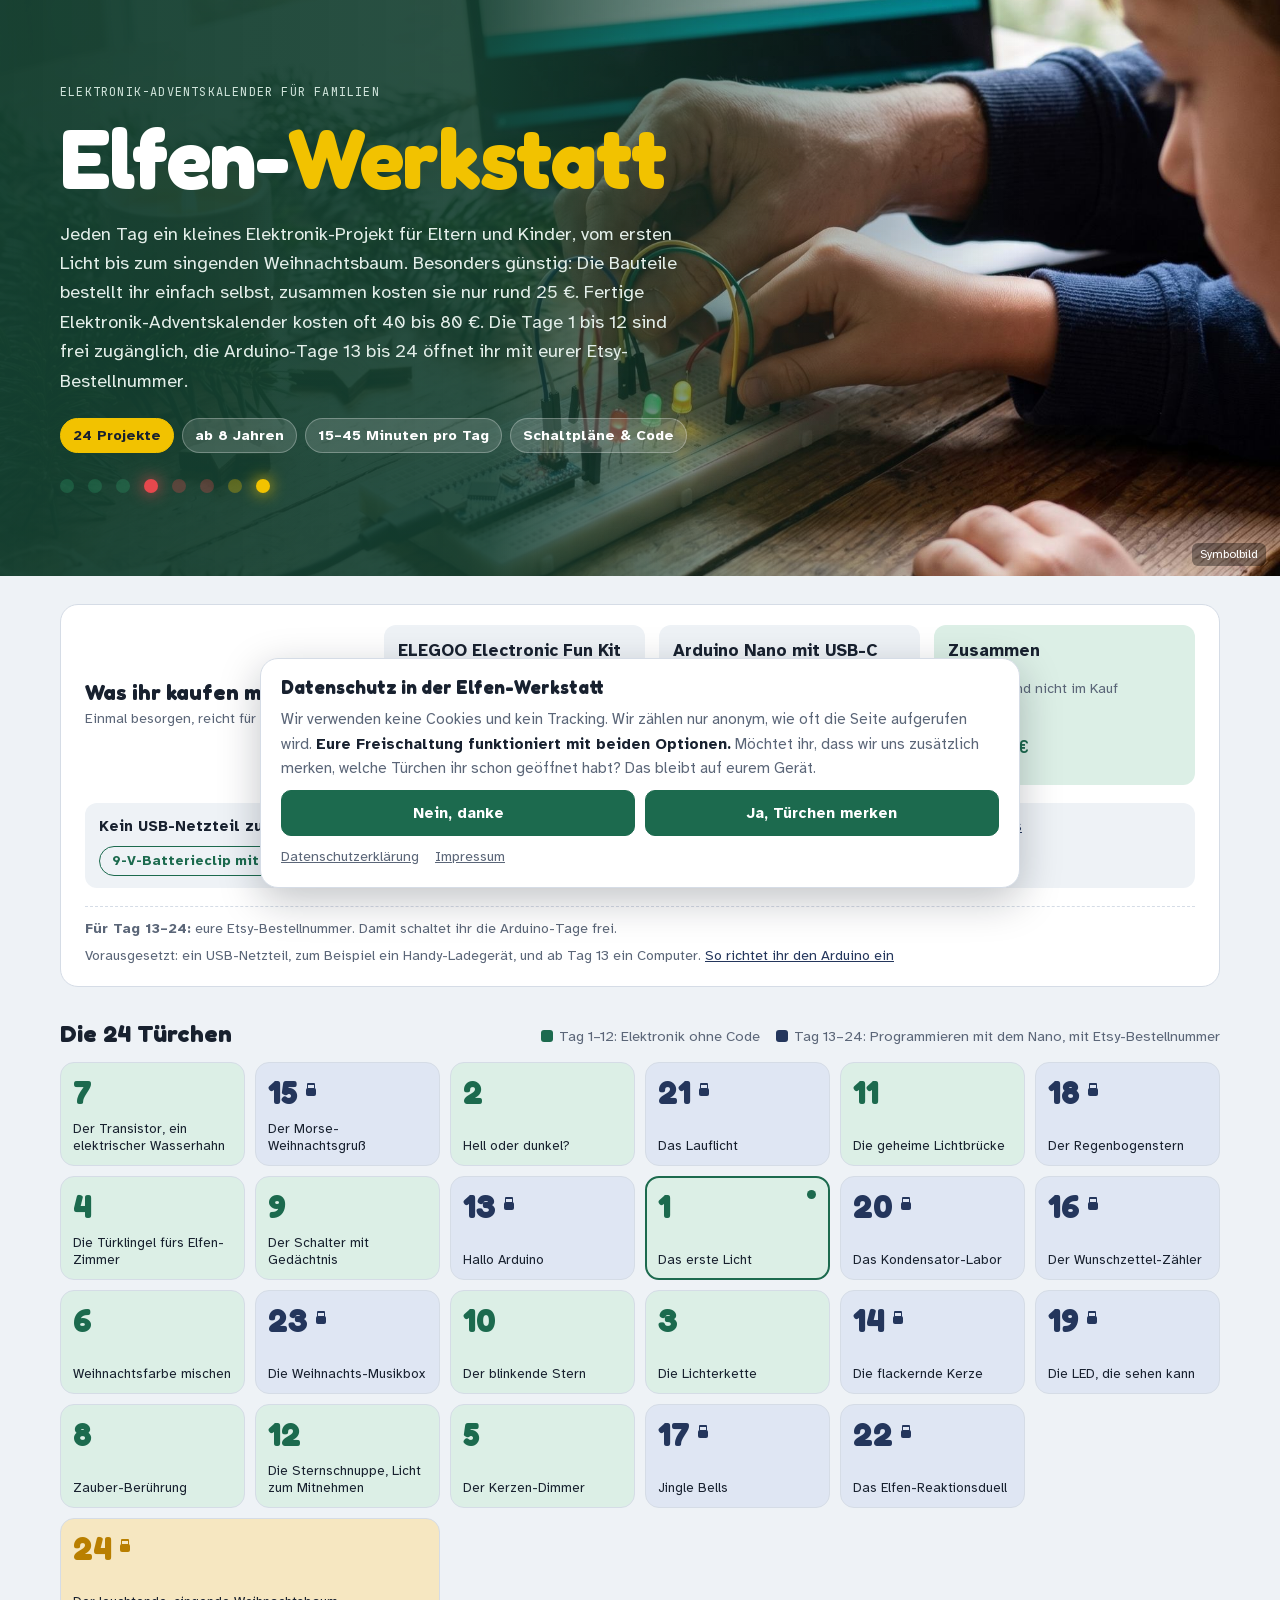
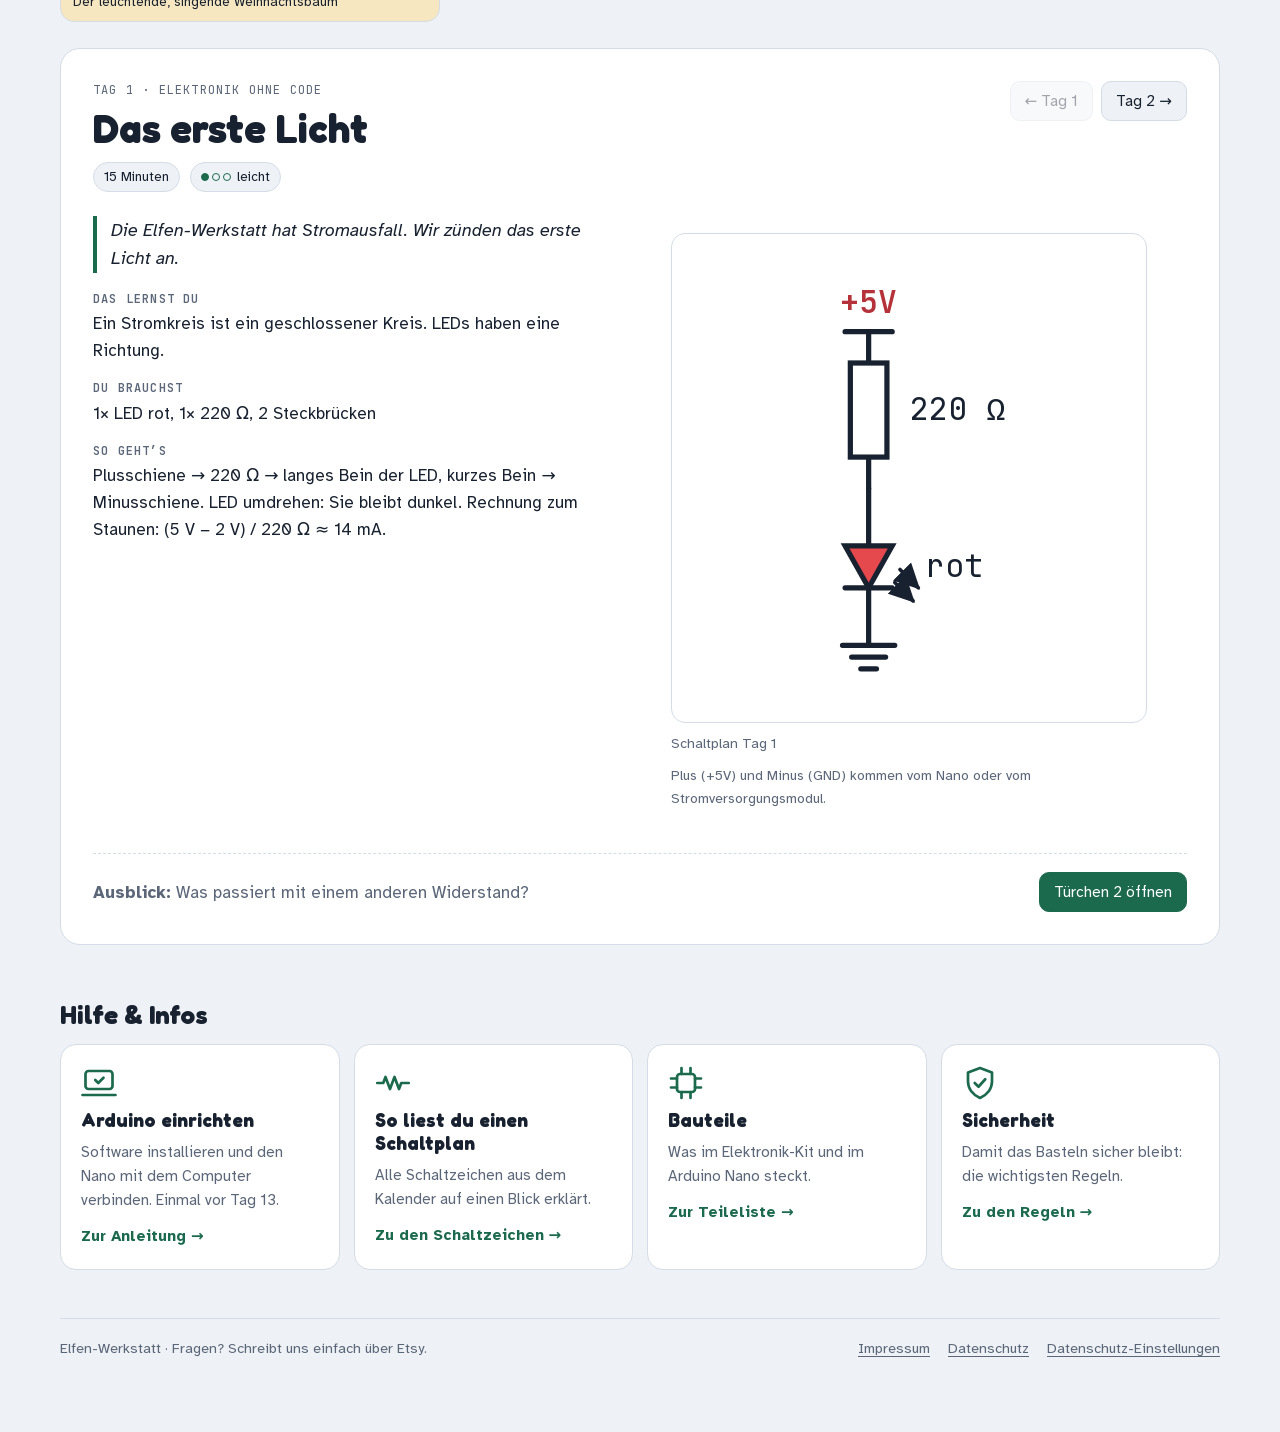
==== commit 594de0f5: "Hero: Preisvorteil durch selbst bestellte Bauteile Co-Authored-By: Claude Opus 5.5 <noreply@anthropi" ====
--- a/index.html
+++ b/index.html
@@ -497,7 +497,7 @@
     <div class="hero-text">
       <div class="eyebrow">Elektronik-Adventskalender für Familien</div>
       <h1>Elfen-<span>Werkstatt</span></h1>
-      <p class="lede">Jeden Tag ein kleines Elektronik-Projekt für Eltern und Kinder, vom ersten Licht bis zum singenden Weihnachtsbaum. Die Tage 1 bis 12 sind frei zugänglich, die Arduino-Tage 13 bis 24 öffnet ihr mit eurer Etsy-Bestellnummer.</p>
+      <p class="lede">Jeden Tag ein kleines Elektronik-Projekt für Eltern und Kinder, vom ersten Licht bis zum singenden Weihnachtsbaum. Besonders günstig: Die Bauteile bestellt ihr einfach selbst, zusammen kosten sie nur rund 25 €. Fertige Elektronik-Adventskalender kosten oft 40 bis 80 €. Die Tage 1 bis 12 sind frei zugänglich, die Arduino-Tage 13 bis 24 öffnet ihr mit eurer Etsy-Bestellnummer.</p>
       <div class="hero-chips"><span class="gold">24 Projekte</span><span>ab 8 Jahren</span><span>15–45 Minuten pro Tag</span><span>Schaltpläne &amp; Code</span></div>
       <div class="chain" id="chain" aria-hidden="true"></div>
     </div>
@@ -558,7 +558,7 @@
   </div>
 </div>
 
-<script type="application/json" id="data">{"tage": [{"tag": 1, "titel": "Das erste Licht", "finale": false, "teil": 1, "story": "Die Elfen-Werkstatt hat Stromausfall. Wir zünden das erste Licht an.", "ziel": "Ein Stromkreis ist ein geschlossener Kreis. LEDs haben eine Richtung.", "teile": "1× LED rot, 1× 220 Ω, 2 Steckbrücken", "dauer": "15 min · ★", "aufbau": "Plusschiene → 220 Ω → langes Bein der LED, kurzes Bein → Minusschiene. LED umdrehen: Sie bleibt dunkel. Rechnung zum Staunen: (5 V − 2 V) / 220 Ω ≈ 14 mA.", "bruecke": "Was passiert mit einem anderen Widerstand?", "minuten": "15", "sterne": 1, "svg": "<svg class=\"sch\" viewBox=\"26 -2 99 176\" role=\"img\" aria-label=\"Schaltplan Tag 1: Das erste Licht\" xmlns=\"http://www.w3.org/2000/svg\"><polyline class=\"w\" points=\"51,30 69,30\"/><text class=\"net\" x=\"60\" y=\"23\" text-anchor=\"middle\">+5V<\/text><polyline class=\"w\" points=\"60,30 60.0,42.0\"/><polyline class=\"w\" points=\"60.0,78.0 60,90\"/><g transform=\"translate(60.0,60.0) rotate(90.0)\"><rect class=\"b\" x=\"-18\" y=\"-7\" width=\"36\" height=\"14\"/><\/g><text class=\"lbl\" x=\"76.0\" y=\"64.0\" text-anchor=\"start\">220 Ω<\/text><polyline class=\"w\" points=\"60,90 60.0,112.0\"/><polyline class=\"w\" points=\"60.0,128.0 60,150\"/><g transform=\"translate(60.0,120.0) rotate(90.0)\"><path class=\"b\" style=\"fill:var(--led-red)\" d=\"M-8,-9L-8,9L8,0Z\"/><path class=\"w\" d=\"M8,-9V9\"/><path class=\"w thin\" d=\"M1,-12L8,-19\" marker-end=\"url(#ah)\"/><path class=\"w thin\" d=\"M6,-10L13,-17\" marker-end=\"url(#ah)\"/><\/g><text class=\"lbl\" x=\"82.0\" y=\"124.0\" text-anchor=\"start\">rot<\/text><path class=\"w\" d=\"M50,150H70M53.5,154.5H66.5M57,159H63\"/><\/svg>"}, {"tag": 2, "titel": "Hell oder dunkel?", "finale": false, "teil": 1, "story": "Der Weihnachtsmann mag es gemütlich. Wie dimmt man ohne Schalter?", "ziel": "Ohmsches Gesetz: mehr Widerstand, weniger Strom", "teile": "4× LED gelb, je 1× 220 Ω, 1 kΩ, 10 kΩ, 100 kΩ", "dauer": "20 min · ★", "aufbau": "Vier LEDs nebeneinander, jede mit einem anderen Widerstand. Strom etwa 14 mA, 3 mA, 0,3 mA und 0,03 mA. Die 100-kΩ-LED ist fast unsichtbar, höchstens im abgedunkelten Raum zu erahnen. Kinder ordnen die Helligkeit den Widerständen zu, Farbringe lesen inklusive.", "bruecke": "Wie bekommt man viele Lichter an eine Leitung?", "minuten": "20", "sterne": 1, "svg": "<svg class=\"sch\" viewBox=\"6 -2 396 176\" role=\"img\" aria-label=\"Schaltplan Tag 2: Hell oder dunkel?\" xmlns=\"http://www.w3.org/2000/svg\"><polyline class=\"w\" points=\"30,30 330,30\"/><polyline class=\"w\" points=\"21,30 39,30\"/><text class=\"net\" x=\"30\" y=\"23\" text-anchor=\"middle\">+5V<\/text><circle class=\"j\" cx=\"150\" cy=\"30\" r=\"3.2\"/><circle class=\"j\" cx=\"240\" cy=\"30\" r=\"3.2\"/><polyline class=\"w\" points=\"60,150 330,150\"/><circle class=\"j\" cx=\"150\" cy=\"150\" r=\"3.2\"/><circle class=\"j\" cx=\"240\" cy=\"150\" r=\"3.2\"/><path class=\"w\" d=\"M320,150H340M323.5,154.5H336.5M327,159H333\"/><polyline class=\"w\" points=\"60,30 60.0,42.0\"/><polyline class=\"w\" points=\"60.0,78.0 60,90\"/><g transform=\"translate(60.0,60.0) rotate(90.0)\"><rect class=\"b\" x=\"-18\" y=\"-7\" width=\"36\" height=\"14\"/><\/g><text class=\"lbl\" x=\"76.0\" y=\"64.0\" text-anchor=\"start\">220 Ω<\/text><polyline class=\"w\" points=\"60,90 60.0,112.0\"/><polyline class=\"w\" points=\"60.0,128.0 60,150\"/><g transform=\"translate(60.0,120.0) rotate(90.0)\"><path class=\"b\" style=\"fill:var(--led-yellow)\" d=\"M-8,-9L-8,9L8,0Z\"/><path class=\"w\" d=\"M8,-9V9\"/><path class=\"w thin\" d=\"M1,-12L8,-19\" marker-end=\"url(#ah)\"/><path class=\"w thin\" d=\"M6,-10L13,-17\" marker-end=\"url(#ah)\"/><\/g><polyline class=\"w\" points=\"150,30 150.0,42.0\"/><polyline class=\"w\" points=\"150.0,78.0 150,90\"/><g transform=\"translate(150.0,60.0) rotate(90.0)\"><rect class=\"b\" x=\"-18\" y=\"-7\" width=\"36\" height=\"14\"/><\/g><text class=\"lbl\" x=\"166.0\" y=\"64.0\" text-anchor=\"start\">1 kΩ<\/text><polyline class=\"w\" points=\"150,90 150.0,112.0\"/><polyline class=\"w\" points=\"150.0,128.0 150,150\"/><g transform=\"translate(150.0,120.0) rotate(90.0)\"><path class=\"b\" style=\"fill:var(--led-yellow)\" d=\"M-8,-9L-8,9L8,0Z\"/><path class=\"w\" d=\"M8,-9V9\"/><path class=\"w thin\" d=\"M1,-12L8,-19\" marker-end=\"url(#ah)\"/><path class=\"w thin\" d=\"M6,-10L13,-17\" marker-end=\"url(#ah)\"/><\/g><polyline class=\"w\" points=\"240,30 240.0,42.0\"/><polyline class=\"w\" points=\"240.0,78.0 240,90\"/><g transform=\"translate(240.0,60.0) rotate(90.0)\"><rect class=\"b\" x=\"-18\" y=\"-7\" width=\"36\" height=\"14\"/><\/g><text class=\"lbl\" x=\"256.0\" y=\"64.0\" text-anchor=\"start\">10 kΩ<\/text><polyline class=\"w\" points=\"240,90 240.0,112.0\"/><polyline class=\"w\" points=\"240.0,128.0 240,150\"/><g transform=\"translate(240.0,120.0) rotate(90.0)\"><path class=\"b\" style=\"fill:var(--led-yellow)\" d=\"M-8,-9L-8,9L8,0Z\"/><path class=\"w\" d=\"M8,-9V9\"/><path class=\"w thin\" d=\"M1,-12L8,-19\" marker-end=\"url(#ah)\"/><path class=\"w thin\" d=\"M6,-10L13,-17\" marker-end=\"url(#ah)\"/><\/g><polyline class=\"w\" points=\"330,30 330.0,42.0\"/><polyline class=\"w\" points=\"330.0,78.0 330,90\"/><g transform=\"translate(330.0,60.0) rotate(90.0)\"><rect class=\"b\" x=\"-18\" y=\"-7\" width=\"36\" height=\"14\"/><\/g><text class=\"lbl\" x=\"346.0\" y=\"64.0\" text-anchor=\"start\">100 kΩ<\/text><polyline class=\"w\" points=\"330,90 330.0,112.0\"/><polyline class=\"w\" points=\"330.0,128.0 330,150\"/><g transform=\"translate(330.0,120.0) rotate(90.0)\"><path class=\"b\" style=\"fill:var(--led-yellow)\" d=\"M-8,-9L-8,9L8,0Z\"/><path class=\"w\" d=\"M8,-9V9\"/><path class=\"w thin\" d=\"M1,-12L8,-19\" marker-end=\"url(#ah)\"/><path class=\"w thin\" d=\"M6,-10L13,-17\" marker-end=\"url(#ah)\"/><\/g><\/svg>"}, {"tag": 3, "titel": "Die Lichterkette", "finale": false, "teil": 1, "story": "Der Baum braucht eine Lichterkette.", "ziel": "Reihen- und Parallelschaltung", "teile": "3× LED rot, 2× LED grün, 3× 220 Ω, 1× 100 Ω", "dauer": "25 min · ★★", "aufbau": "Erst 2 rote LEDs in Reihe mit 100 Ω: Sie leuchten (5 V − 2 × 2 V = 1 V für den Widerstand). Dann 3 in Reihe: Sie bleiben dunkel, weil 3 × 2 V plus Widerstand mehr als 5 V braucht. Dann parallel: 1 rote und 2 grüne LEDs, jede mit eigenem 220 Ω, alle hell. Für die Reihenschaltung nur rote LEDs nehmen, weil grüne LEDs je nach Sorte bis zu 3 V brauchen und zu zweit schon an 5 V scheitern können. Merksatz: „In Reihe teilen sich die Lichter die Spannung.“", "bruecke": "Jetzt wollen wir selbst bestimmen, wann es leuchtet.", "minuten": "25", "sterne": 2, "svg": "<svg class=\"sch\" viewBox=\"26 -15 639 259\" role=\"img\" aria-label=\"Schaltplan Tag 3: Die Lichterkette\" xmlns=\"http://www.w3.org/2000/svg\"><text class=\"ref\" x=\"40\" y=\"10\" text-anchor=\"start\">A · 2 in Reihe<\/text><polyline class=\"w\" points=\"51,40 69,40\"/><text class=\"net\" x=\"60\" y=\"33\" text-anchor=\"middle\">+5V<\/text><polyline class=\"w\" points=\"60,40 60.0,52.0\"/><polyline class=\"w\" points=\"60.0,88.0 60,100\"/><g transform=\"translate(60.0,70.0) rotate(90.0)\"><rect class=\"b\" x=\"-18\" y=\"-7\" width=\"36\" height=\"14\"/><\/g><text class=\"lbl\" x=\"76.0\" y=\"74.0\" text-anchor=\"start\">100 Ω<\/text><polyline class=\"w\" points=\"60,100 60.0,122.0\"/><polyline class=\"w\" points=\"60.0,138.0 60,160\"/><g transform=\"translate(60.0,130.0) rotate(90.0)\"><path class=\"b\" style=\"fill:var(--led-red)\" d=\"M-8,-9L-8,9L8,0Z\"/><path class=\"w\" d=\"M8,-9V9\"/><path class=\"w thin\" d=\"M1,-12L8,-19\" marker-end=\"url(#ah)\"/><path class=\"w thin\" d=\"M6,-10L13,-17\" marker-end=\"url(#ah)\"/><\/g><text class=\"lbl\" x=\"82.0\" y=\"134.0\" text-anchor=\"start\">rot<\/text><polyline class=\"w\" points=\"60,160 60.0,182.0\"/><polyline class=\"w\" points=\"60.0,198.0 60,220\"/><g transform=\"translate(60.0,190.0) rotate(90.0)\"><path class=\"b\" style=\"fill:var(--led-red)\" d=\"M-8,-9L-8,9L8,0Z\"/><path class=\"w\" d=\"M8,-9V9\"/><path class=\"w thin\" d=\"M1,-12L8,-19\" marker-end=\"url(#ah)\"/><path class=\"w thin\" d=\"M6,-10L13,-17\" marker-end=\"url(#ah)\"/><\/g><text class=\"lbl\" x=\"82.0\" y=\"194.0\" text-anchor=\"start\">rot<\/text><path class=\"w\" d=\"M50,220H70M53.5,224.5H66.5M57,229H63\"/><text class=\"ref\" x=\"170\" y=\"10\" text-anchor=\"start\">B · 3 in Reihe: bleibt dunkel<\/text><polyline class=\"w\" points=\"181,40 199,40\"/><text class=\"net\" x=\"190\" y=\"33\" text-anchor=\"middle\">+5V<\/text><polyline class=\"w\" points=\"190,40 190.0,62.0\"/><polyline class=\"w\" points=\"190.0,78.0 190,100\"/><g transform=\"translate(190.0,70.0) rotate(90.0)\"><path class=\"b\" style=\"fill:var(--led-red)\" d=\"M-8,-9L-8,9L8,0Z\"/><path class=\"w\" d=\"M8,-9V9\"/><path class=\"w thin\" d=\"M1,-12L8,-19\" marker-end=\"url(#ah)\"/><path class=\"w thin\" d=\"M6,-10L13,-17\" marker-end=\"url(#ah)\"/><\/g><text class=\"lbl\" x=\"212.0\" y=\"74.0\" text-anchor=\"start\">rot<\/text><polyline class=\"w\" points=\"190,100 190.0,122.0\"/><polyline class=\"w\" points=\"190.0,138.0 190,160\"/><g transform=\"translate(190.0,130.0) rotate(90.0)\"><path class=\"b\" style=\"fill:var(--led-red)\" d=\"M-8,-9L-8,9L8,0Z\"/><path class=\"w\" d=\"M8,-9V9\"/><path class=\"w thin\" d=\"M1,-12L8,-19\" marker-end=\"url(#ah)\"/><path class=\"w thin\" d=\"M6,-10L13,-17\" marker-end=\"url(#ah)\"/><\/g><text class=\"lbl\" x=\"212.0\" y=\"134.0\" text-anchor=\"start\">rot<\/text><polyline class=\"w\" points=\"190,160 190.0,182.0\"/><polyline class=\"w\" points=\"190.0,198.0 190,220\"/><g transform=\"translate(190.0,190.0) rotate(90.0)\"><path class=\"b\" style=\"fill:var(--led-red)\" d=\"M-8,-9L-8,9L8,0Z\"/><path class=\"w\" d=\"M8,-9V9\"/><path class=\"w thin\" d=\"M1,-12L8,-19\" marker-end=\"url(#ah)\"/><path class=\"w thin\" d=\"M6,-10L13,-17\" marker-end=\"url(#ah)\"/><\/g><text class=\"lbl\" x=\"212.0\" y=\"194.0\" text-anchor=\"start\">rot<\/text><path class=\"w\" d=\"M180,220H200M183.5,224.5H196.5M187,229H193\"/><text class=\"ref\" x=\"400\" y=\"10\" text-anchor=\"start\">C · parallel<\/text><polyline class=\"w\" points=\"410,40 600,40\"/><polyline class=\"w\" points=\"401,40 419,40\"/><text class=\"net\" x=\"410\" y=\"33\" text-anchor=\"middle\">+5V<\/text><circle class=\"j\" cx=\"520\" cy=\"40\" r=\"3.2\"/><polyline class=\"w\" points=\"440,160 600,160\"/><circle class=\"j\" cx=\"520\" cy=\"160\" r=\"3.2\"/><path class=\"w\" d=\"M590,160H610M593.5,164.5H606.5M597,169H603\"/><polyline class=\"w\" points=\"440,40 440.0,52.0\"/><polyline class=\"w\" points=\"440.0,88.0 440,100\"/><g transform=\"translate(440.0,70.0) rotate(90.0)\"><rect class=\"b\" x=\"-18\" y=\"-7\" width=\"36\" height=\"14\"/><\/g><text class=\"lbl\" x=\"456.0\" y=\"74.0\" text-anchor=\"start\">220 Ω<\/text><polyline class=\"w\" points=\"440,100 440.0,122.0\"/><polyline class=\"w\" points=\"440.0,138.0 440,160\"/><g transform=\"translate(440.0,130.0) rotate(90.0)\"><path class=\"b\" style=\"fill:var(--led-red)\" d=\"M-8,-9L-8,9L8,0Z\"/><path class=\"w\" d=\"M8,-9V9\"/><path class=\"w thin\" d=\"M1,-12L8,-19\" marker-end=\"url(#ah)\"/><path class=\"w thin\" d=\"M6,-10L13,-17\" marker-end=\"url(#ah)\"/><\/g><polyline class=\"w\" points=\"520,40 520.0,52.0\"/><polyline class=\"w\" points=\"520.0,88.0 520,100\"/><g transform=\"translate(520.0,70.0) rotate(90.0)\"><rect class=\"b\" x=\"-18\" y=\"-7\" width=\"36\" height=\"14\"/><\/g><text class=\"lbl\" x=\"536.0\" y=\"74.0\" text-anchor=\"start\">220 Ω<\/text><polyline class=\"w\" points=\"520,100 520.0,122.0\"/><polyline class=\"w\" points=\"520.0,138.0 520,160\"/><g transform=\"translate(520.0,130.0) rotate(90.0)\"><path class=\"b\" style=\"fill:var(--led-green)\" d=\"M-8,-9L-8,9L8,0Z\"/><path class=\"w\" d=\"M8,-9V9\"/><path class=\"w thin\" d=\"M1,-12L8,-19\" marker-end=\"url(#ah)\"/><path class=\"w thin\" d=\"M6,-10L13,-17\" marker-end=\"url(#ah)\"/><\/g><polyline class=\"w\" points=\"600,40 600.0,52.0\"/><polyline class=\"w\" points=\"600.0,88.0 600,100\"/><g transform=\"translate(600.0,70.0) rotate(90.0)\"><rect class=\"b\" x=\"-18\" y=\"-7\" width=\"36\" height=\"14\"/><\/g><text class=\"lbl\" x=\"616.0\" y=\"74.0\" text-anchor=\"start\">220 Ω<\/text><polyline class=\"w\" points=\"600,100 600.0,122.0\"/><polyline class=\"w\" points=\"600.0,138.0 600,160\"/><g transform=\"translate(600.0,130.0) rotate(90.0)\"><path class=\"b\" style=\"fill:var(--led-green)\" d=\"M-8,-9L-8,9L8,0Z\"/><path class=\"w\" d=\"M8,-9V9\"/><path class=\"w thin\" d=\"M1,-12L8,-19\" marker-end=\"url(#ah)\"/><path class=\"w thin\" d=\"M6,-10L13,-17\" marker-end=\"url(#ah)\"/><\/g><\/svg>"}, {"tag": 4, "titel": "Die Türklingel fürs Elfen-Zimmer", "finale": false, "teil": 1, "story": "Wer klopft da? Wir bauen eine Klingel mit Licht.", "ziel": "Ein Taster schließt den Stromkreis. Ein aktiver Summer macht selbst den Ton.", "teile": "1× Taster, 1× aktiver Summer, 1× LED blau, 1× 220 Ω", "dauer": "15 min · ★", "aufbau": "Der Taster hat 4 Beine und steckt über der Mittelrinne. Je zwei gegenüberliegende Beine sind immer verbunden, geschaltet wird quer dazu. Plus → Taster → Abzweig: Summer (Plus-Markierung beachten) gegen Minus, parallel dazu LED mit 220 Ω gegen Minus. Drücken: Licht und Ton.", "bruecke": "Ein Taster kennt nur an und aus. Geht es auch stufenlos?", "minuten": "15", "sterne": 1, "svg": "<svg class=\"sch\" viewBox=\"-40 -2 285 236\" role=\"img\" aria-label=\"Schaltplan Tag 4: Die Türklingel fürs Elfen-Zimmer\" xmlns=\"http://www.w3.org/2000/svg\"><polyline class=\"w\" points=\"71,30 89,30\"/><text class=\"net\" x=\"80\" y=\"23\" text-anchor=\"middle\">+5V<\/text><polyline class=\"w\" points=\"80,30 80.0,46.0\"/><polyline class=\"w\" points=\"80.0,74.0 80,90\"/><g transform=\"translate(80.0,60.0) rotate(90.0)\"><circle class=\"o\" cx=\"-12\" cy=\"0\" r=\"2.6\"/><circle class=\"o\" cx=\"12\" cy=\"0\" r=\"2.6\"/><path class=\"w\" d=\"M-14,-8H14M0,-8V-17M-6,-17H6\"/><\/g><text class=\"lbl\" x=\"102.0\" y=\"64.0\" text-anchor=\"start\">Taster<\/text><circle class=\"j\" cx=\"80\" cy=\"90\" r=\"3.2\"/><polyline class=\"w\" points=\"80,90 180,90\"/><polyline class=\"w\" points=\"80,90 80.0,108.0\"/><polyline class=\"w\" points=\"80.0,132.0 80,150\"/><g transform=\"translate(80.0,120.0) rotate(90.0)\"><rect class=\"b\" x=\"-12\" y=\"-10\" width=\"24\" height=\"20\" rx=\"3\"/><path class=\"w thin\" d=\"M-5,-5V5M-1,-7V7M3,-5V5M7,-3V3\"/><path class=\"w thin\" d=\"M-22,-13h6M-19,-16v6\"/><\/g><text class=\"lbl\" x=\"58.0\" y=\"124.0\" text-anchor=\"end\">Summer aktiv<\/text><path class=\"w\" d=\"M70,150H90M73.5,154.5H86.5M77,159H83\"/><polyline class=\"w\" points=\"180,90 180.0,102.0\"/><polyline class=\"w\" points=\"180.0,138.0 180,150\"/><g transform=\"translate(180.0,120.0) rotate(90.0)\"><rect class=\"b\" x=\"-18\" y=\"-7\" width=\"36\" height=\"14\"/><\/g><text class=\"lbl\" x=\"196.0\" y=\"124.0\" text-anchor=\"start\">220 Ω<\/text><polyline class=\"w\" points=\"180,150 180.0,172.0\"/><polyline class=\"w\" points=\"180.0,188.0 180,210\"/><g transform=\"translate(180.0,180.0) rotate(90.0)\"><path class=\"b\" style=\"fill:var(--led-blue)\" d=\"M-8,-9L-8,9L8,0Z\"/><path class=\"w\" d=\"M8,-9V9\"/><path class=\"w thin\" d=\"M1,-12L8,-19\" marker-end=\"url(#ah)\"/><path class=\"w thin\" d=\"M6,-10L13,-17\" marker-end=\"url(#ah)\"/><\/g><text class=\"lbl\" x=\"202.0\" y=\"184.0\" text-anchor=\"start\">blau<\/text><path class=\"w\" d=\"M170,210H190M173.5,214.5H186.5M177,219H183\"/><\/svg>"}, {"tag": 5, "titel": "Der Kerzen-Dimmer", "finale": false, "teil": 1, "story": "Abends soll das Licht langsam leiser werden.", "ziel": "Ein Potentiometer ist ein verstellbarer Widerstand.", "teile": "1× Präzisions-Poti (Mehrgang-Trimmer, Aufdruck „103“ = 10 kΩ, bitte am eigenen Bauteil prüfen), 1× LED gelb, 1× 220 Ω", "dauer": "15 min · ★", "aufbau": "Plus → äußerer Poti-Anschluss, Mittelanschluss → 220 Ω (Schutz, falls das Poti auf 0 steht) → LED → Minus. Mit Fingernagel oder kleinem Schraubendreher drehen: Die LED dimmt. Der Trimmer braucht viele Umdrehungen von ganz hell bis ganz dunkel. Am Poti ist zu sehen, dass es nur ein Widerstand ist, „den man drehen kann“.", "bruecke": "Und wenn man Farben dimmt?", "minuten": "15", "sterne": 1, "svg": "<svg class=\"sch\" viewBox=\"26 -2 161 236\" role=\"img\" aria-label=\"Schaltplan Tag 5: Der Kerzen-Dimmer\" xmlns=\"http://www.w3.org/2000/svg\"><polyline class=\"w\" points=\"51,30 69,30\"/><text class=\"net\" x=\"60\" y=\"23\" text-anchor=\"middle\">+5V<\/text><polyline class=\"w\" points=\"60,30 60.0,42.0\"/><polyline class=\"w\" points=\"60.0,78.0 60,90\"/><g transform=\"translate(60.0,60.0) rotate(90.0)\"><rect class=\"b\" x=\"-18\" y=\"-7\" width=\"36\" height=\"14\"/><path class=\"w\" d=\"M-14,12L13,-11\" marker-end=\"url(#ah)\"/><\/g><text class=\"lbl\" x=\"82.0\" y=\"64.0\" text-anchor=\"start\">Trimmer 10 kΩ<\/text><polyline class=\"w\" points=\"60,90 60.0,102.0\"/><polyline class=\"w\" points=\"60.0,138.0 60,150\"/><g transform=\"translate(60.0,120.0) rotate(90.0)\"><rect class=\"b\" x=\"-18\" y=\"-7\" width=\"36\" height=\"14\"/><\/g><text class=\"lbl\" x=\"76.0\" y=\"124.0\" text-anchor=\"start\">220 Ω<\/text><polyline class=\"w\" points=\"60,150 60.0,172.0\"/><polyline class=\"w\" points=\"60.0,188.0 60,210\"/><g transform=\"translate(60.0,180.0) rotate(90.0)\"><path class=\"b\" style=\"fill:var(--led-yellow)\" d=\"M-8,-9L-8,9L8,0Z\"/><path class=\"w\" d=\"M8,-9V9\"/><path class=\"w thin\" d=\"M1,-12L8,-19\" marker-end=\"url(#ah)\"/><path class=\"w thin\" d=\"M6,-10L13,-17\" marker-end=\"url(#ah)\"/><\/g><text class=\"lbl\" x=\"82.0\" y=\"184.0\" text-anchor=\"start\">gelb<\/text><path class=\"w\" d=\"M50,210H70M53.5,214.5H66.5M57,219H63\"/><\/svg>"}, {"tag": 6, "titel": "Weihnachtsfarbe mischen", "finale": false, "teil": 1, "story": "Jede Familie bekommt ihre eigene Sternfarbe.", "ziel": "Additive Farbmischung, RGB", "teile": "1× RGB-LED, 3× Taster, 3× 220 Ω", "dauer": "20 min · ★★", "aufbau": "Das lange Bein der RGB-LED ist der gemeinsame Minuspol (gemeinsame Kathode) und kommt an Minus. Jeder Farbanschluss bekommt 220 Ω und einen eigenen Taster gegen Plus. Rot und Grün zusammen ergeben Gelb, alle drei ergeben Weiß. Aufgabe: Mischt Türkis und Pink.", "bruecke": "Wie schaltet man mit einem winzigen Strom etwas Großes?", "minuten": "20", "sterne": 2, "svg": "<svg class=\"sch\" viewBox=\"6 -2 404 266\" role=\"img\" aria-label=\"Schaltplan Tag 6: Weihnachtsfarbe mischen\" xmlns=\"http://www.w3.org/2000/svg\"><polyline class=\"w\" points=\"30,30 240,30\"/><polyline class=\"w\" points=\"21,30 39,30\"/><text class=\"net\" x=\"30\" y=\"23\" text-anchor=\"middle\">+5V<\/text><circle class=\"j\" cx=\"150\" cy=\"30\" r=\"3.2\"/><polyline class=\"w\" points=\"60,30 60.0,46.0\"/><polyline class=\"w\" points=\"60.0,74.0 60,90\"/><g transform=\"translate(60.0,60.0) rotate(90.0)\"><circle class=\"o\" cx=\"-12\" cy=\"0\" r=\"2.6\"/><circle class=\"o\" cx=\"12\" cy=\"0\" r=\"2.6\"/><path class=\"w\" d=\"M-14,-8H14M0,-8V-17M-6,-17H6\"/><\/g><text class=\"lbl\" x=\"82.0\" y=\"64.0\" text-anchor=\"start\">Taster R<\/text><polyline class=\"w\" points=\"60,90 60.0,102.0\"/><polyline class=\"w\" points=\"60.0,138.0 60,150\"/><g transform=\"translate(60.0,120.0) rotate(90.0)\"><rect class=\"b\" x=\"-18\" y=\"-7\" width=\"36\" height=\"14\"/><\/g><text class=\"lbl\" x=\"76.0\" y=\"124.0\" text-anchor=\"start\">220 Ω<\/text><polyline class=\"w\" points=\"60,150 60.0,172.0\"/><polyline class=\"w\" points=\"60.0,188.0 60,210\"/><g transform=\"translate(60.0,180.0) rotate(90.0)\"><path class=\"b\" style=\"fill:var(--led-red)\" d=\"M-8,-9L-8,9L8,0Z\"/><path class=\"w\" d=\"M8,-9V9\"/><path class=\"w thin\" d=\"M1,-12L8,-19\" marker-end=\"url(#ah)\"/><path class=\"w thin\" d=\"M6,-10L13,-17\" marker-end=\"url(#ah)\"/><\/g><polyline class=\"w\" points=\"150,30 150.0,46.0\"/><polyline class=\"w\" points=\"150.0,74.0 150,90\"/><g transform=\"translate(150.0,60.0) rotate(90.0)\"><circle class=\"o\" cx=\"-12\" cy=\"0\" r=\"2.6\"/><circle class=\"o\" cx=\"12\" cy=\"0\" r=\"2.6\"/><path class=\"w\" d=\"M-14,-8H14M0,-8V-17M-6,-17H6\"/><\/g><text class=\"lbl\" x=\"172.0\" y=\"64.0\" text-anchor=\"start\">Taster G<\/text><polyline class=\"w\" points=\"150,90 150.0,102.0\"/><polyline class=\"w\" points=\"150.0,138.0 150,150\"/><g transform=\"translate(150.0,120.0) rotate(90.0)\"><rect class=\"b\" x=\"-18\" y=\"-7\" width=\"36\" height=\"14\"/><\/g><text class=\"lbl\" x=\"166.0\" y=\"124.0\" text-anchor=\"start\">220 Ω<\/text><polyline class=\"w\" points=\"150,150 150.0,172.0\"/><polyline class=\"w\" points=\"150.0,188.0 150,210\"/><g transform=\"translate(150.0,180.0) rotate(90.0)\"><path class=\"b\" style=\"fill:var(--led-green)\" d=\"M-8,-9L-8,9L8,0Z\"/><path class=\"w\" d=\"M8,-9V9\"/><path class=\"w thin\" d=\"M1,-12L8,-19\" marker-end=\"url(#ah)\"/><path class=\"w thin\" d=\"M6,-10L13,-17\" marker-end=\"url(#ah)\"/><\/g><polyline class=\"w\" points=\"240,30 240.0,46.0\"/><polyline class=\"w\" points=\"240.0,74.0 240,90\"/><g transform=\"translate(240.0,60.0) rotate(90.0)\"><circle class=\"o\" cx=\"-12\" cy=\"0\" r=\"2.6\"/><circle class=\"o\" cx=\"12\" cy=\"0\" r=\"2.6\"/><path class=\"w\" d=\"M-14,-8H14M0,-8V-17M-6,-17H6\"/><\/g><text class=\"lbl\" x=\"262.0\" y=\"64.0\" text-anchor=\"start\">Taster B<\/text><polyline class=\"w\" points=\"240,90 240.0,102.0\"/><polyline class=\"w\" points=\"240.0,138.0 240,150\"/><g transform=\"translate(240.0,120.0) rotate(90.0)\"><rect class=\"b\" x=\"-18\" y=\"-7\" width=\"36\" height=\"14\"/><\/g><text class=\"lbl\" x=\"256.0\" y=\"124.0\" text-anchor=\"start\">220 Ω<\/text><polyline class=\"w\" points=\"240,150 240.0,172.0\"/><polyline class=\"w\" points=\"240.0,188.0 240,210\"/><g transform=\"translate(240.0,180.0) rotate(90.0)\"><path class=\"b\" style=\"fill:var(--led-blue)\" d=\"M-8,-9L-8,9L8,0Z\"/><path class=\"w\" d=\"M8,-9V9\"/><path class=\"w thin\" d=\"M1,-12L8,-19\" marker-end=\"url(#ah)\"/><path class=\"w thin\" d=\"M6,-10L13,-17\" marker-end=\"url(#ah)\"/><\/g><polyline class=\"w\" points=\"60,210 240,210\"/><circle class=\"j\" cx=\"150\" cy=\"210\" r=\"3.2\"/><polyline class=\"w\" points=\"150,210 150,240\"/><path class=\"w\" d=\"M140,240H160M143.5,244.5H156.5M147,249H153\"/><rect class=\"box dash\" x=\"36\" y=\"140\" width=\"230\" height=\"84\" rx=\"4\"/><text class=\"small\" x=\"276\" y=\"178.0\" text-anchor=\"start\">RGB-LED<\/text><text class=\"small\" x=\"276\" y=\"193.0\" text-anchor=\"start\">gemeinsamer Minus<\/text><\/svg>"}, {"tag": 7, "titel": "Der Transistor, ein elektrischer Wasserhahn", "finale": false, "teil": 1, "story": "Der Elfen-Lehrling ist zu schwach für den großen Schalter. Er bekommt einen Helfer.", "ziel": "Ein kleiner Basisstrom steuert einen großen Kollektorstrom (Verstärkung).", "teile": "1× PN2222, 1× Taster, 1× 1 kΩ, 1× 100 kΩ, 1× LED rot, 1× 220 Ω", "dauer": "20 min · ★★", "aufbau": "LED mit 220 Ω von Plus an den Kollektor, Emitter an Minus. Basis über 1 kΩ und Taster an Plus. Drücken: LED an. Dann 1 kΩ gegen 100 kΩ tauschen: Die LED leuchtet immer noch. 0,04 mA steuern etwa 6 mA, der Transistor verstärkt rund 150-fach. Die Beinbelegung (E, B, C, flache Seite vorne) steht auf einer Grafik.", "bruecke": "Wenn schon so wenig Strom reicht, reicht dann ein Finger?", "minuten": "20", "sterne": 2, "svg": "<svg class=\"sch\" viewBox=\"-51 0 322 260\" role=\"img\" aria-label=\"Schaltplan Tag 7: Der Transistor, ein elektrischer Wasserhahn\" xmlns=\"http://www.w3.org/2000/svg\"><circle class=\"b\" cx=\"172\" cy=\"186\" r=\"17\"/><path class=\"w\" d=\"M138,186H165M165,175V197M165,181L180,172V152M180,200V220\"/><path class=\"w\" d=\"M165,191L180,200\" marker-end=\"url(#ah)\"/><text class=\"ref\" x=\"194\" y=\"168\" text-anchor=\"start\">T1 PN2222<\/text><polyline class=\"w\" points=\"171,32 189,32\"/><text class=\"net\" x=\"180\" y=\"25\" text-anchor=\"middle\">+5V<\/text><polyline class=\"w\" points=\"180,32 180.0,44.0\"/><polyline class=\"w\" points=\"180.0,80.0 180,92\"/><g transform=\"translate(180.0,62.0) rotate(90.0)\"><rect class=\"b\" x=\"-18\" y=\"-7\" width=\"36\" height=\"14\"/><\/g><text class=\"lbl\" x=\"196.0\" y=\"66.0\" text-anchor=\"start\">220 Ω<\/text><polyline class=\"w\" points=\"180,92 180.0,114.0\"/><polyline class=\"w\" points=\"180.0,130.0 180,152\"/><g transform=\"translate(180.0,122.0) rotate(90.0)\"><path class=\"b\" style=\"fill:var(--led-red)\" d=\"M-8,-9L-8,9L8,0Z\"/><path class=\"w\" d=\"M8,-9V9\"/><path class=\"w thin\" d=\"M1,-12L8,-19\" marker-end=\"url(#ah)\"/><path class=\"w thin\" d=\"M6,-10L13,-17\" marker-end=\"url(#ah)\"/><\/g><text class=\"lbl\" x=\"202.0\" y=\"126.0\" text-anchor=\"start\">rot<\/text><polyline class=\"w\" points=\"180,152 180,152\"/><polyline class=\"w\" points=\"180,220 180,236\"/><path class=\"w\" d=\"M170,236H190M173.5,240.5H186.5M177,245H183\"/><polyline class=\"w\" points=\"61,32 79,32\"/><text class=\"net\" x=\"70\" y=\"25\" text-anchor=\"middle\">+5V<\/text><polyline class=\"w\" points=\"70,32 70.0,48.0\"/><polyline class=\"w\" points=\"70.0,76.0 70,92\"/><g transform=\"translate(70.0,62.0) rotate(90.0)\"><circle class=\"o\" cx=\"-12\" cy=\"0\" r=\"2.6\"/><circle class=\"o\" cx=\"12\" cy=\"0\" r=\"2.6\"/><path class=\"w\" d=\"M-14,-8H14M0,-8V-17M-6,-17H6\"/><\/g><text class=\"lbl\" x=\"48.0\" y=\"66.0\" text-anchor=\"end\">Taster<\/text><polyline class=\"w\" points=\"70,92 70.0,104.0\"/><polyline class=\"w\" points=\"70.0,140.0 70,152\"/><g transform=\"translate(70.0,122.0) rotate(90.0)\"><rect class=\"b\" x=\"-18\" y=\"-7\" width=\"36\" height=\"14\"/><\/g><text class=\"lbl\" x=\"54.0\" y=\"126.0\" text-anchor=\"end\">1 kΩ / 100 kΩ<\/text><polyline class=\"w\" points=\"70,152 70,186 138,186\"/><\/svg>"}, {"tag": 8, "titel": "Zauber-Berührung", "finale": false, "teil": 1, "story": "Der Zauberstern leuchtet nur, wenn ein Mensch ihn berührt.", "ziel": "Darlington-Schaltung: zwei Transistoren hintereinander verstärken etwa 10.000-fach. Die Haut leitet ein bisschen.", "teile": "2× PN2222, 1× LED weiß, 1× 330 Ω, 1× 1 kΩ, 2 Steckbrücken als Berührungskontakte", "dauer": "25 min · ★★", "aufbau": "Emitter von T1 → Basis von T2, beide Kollektoren zusammen → LED → 330 Ω → Plus, Emitter von T2 → Minus. Kontakt A: Basis von T1. Kontakt B: über 1 kΩ an Plus. Beide Drahtenden gleichzeitig mit dem Finger berühren: Die LED geht an. Feuchte Finger leuchten heller.", "bruecke": "Zwei Transistoren können sich auch gegenseitig steuern.", "minuten": "25", "sterne": 2, "svg": "<svg class=\"sch\" viewBox=\"-28 -12 333 342\" role=\"img\" aria-label=\"Schaltplan Tag 8: Zauber-Berührung\" xmlns=\"http://www.w3.org/2000/svg\"><circle class=\"b\" cx=\"232\" cy=\"262\" r=\"17\"/><path class=\"w\" d=\"M198,262H225M225,251V273M225,257L240,248V228M240,276V296\"/><path class=\"w\" d=\"M225,267L240,276\" marker-end=\"url(#ah)\"/><text class=\"ref\" x=\"254\" y=\"244\" text-anchor=\"start\">T2<\/text><circle class=\"b\" cx=\"152\" cy=\"202\" r=\"17\"/><path class=\"w\" d=\"M118,202H145M145,191V213M145,197L160,188V168M160,216V236\"/><path class=\"w\" d=\"M145,207L160,216\" marker-end=\"url(#ah)\"/><text class=\"ref\" x=\"174\" y=\"184\" text-anchor=\"start\">T1<\/text><polyline class=\"w\" points=\"231,20 249,20\"/><text class=\"net\" x=\"240\" y=\"13\" text-anchor=\"middle\">+5V<\/text><polyline class=\"w\" points=\"240,20 240.0,32.0\"/><polyline class=\"w\" points=\"240.0,68.0 240,80\"/><g transform=\"translate(240.0,50.0) rotate(90.0)\"><rect class=\"b\" x=\"-18\" y=\"-7\" width=\"36\" height=\"14\"/><\/g><text class=\"lbl\" x=\"256.0\" y=\"54.0\" text-anchor=\"start\">330 Ω<\/text><polyline class=\"w\" points=\"240,80 240.0,102.0\"/><polyline class=\"w\" points=\"240.0,118.0 240,140\"/><g transform=\"translate(240.0,110.0) rotate(90.0)\"><path class=\"b\" style=\"fill:var(--led-white)\" d=\"M-8,-9L-8,9L8,0Z\"/><path class=\"w\" d=\"M8,-9V9\"/><path class=\"w thin\" d=\"M1,-12L8,-19\" marker-end=\"url(#ah)\"/><path class=\"w thin\" d=\"M6,-10L13,-17\" marker-end=\"url(#ah)\"/><\/g><text class=\"lbl\" x=\"262.0\" y=\"114.0\" text-anchor=\"start\">weiß<\/text><polyline class=\"w\" points=\"240,140 240,228\"/><polyline class=\"w\" points=\"160,168 160,140 240,140\"/><circle class=\"j\" cx=\"240\" cy=\"140\" r=\"3.2\"/><polyline class=\"w\" points=\"160,236 160,262 198,262\"/><polyline class=\"w\" points=\"240,296 240,306\"/><path class=\"w\" d=\"M230,306H250M233.5,310.5H246.5M237,315H243\"/><polyline class=\"w\" points=\"118,202 84,202\"/><circle class=\"o\" cx=\"80\" cy=\"202\" r=\"4\"/><circle class=\"o\" cx=\"52\" cy=\"202\" r=\"4\"/><text class=\"small\" x=\"66\" y=\"230\" text-anchor=\"middle\">Finger<\/text><polyline class=\"w\" points=\"48,202 30,202\"/><polyline class=\"w\" points=\"30,202 30.0,190.0\"/><polyline class=\"w\" points=\"30.0,154.0 30,142\"/><g transform=\"translate(30.0,172.0) rotate(-90.0)\"><rect class=\"b\" x=\"-18\" y=\"-7\" width=\"36\" height=\"14\"/><\/g><text class=\"lbl\" x=\"14.0\" y=\"176.0\" text-anchor=\"end\">1 kΩ<\/text><polyline class=\"w\" points=\"21,142 39,142\"/><text class=\"net\" x=\"30\" y=\"135\" text-anchor=\"middle\">+5V<\/text><\/svg>"}, {"tag": 9, "titel": "Der Schalter mit Gedächtnis", "finale": false, "teil": 1, "story": "Der Weihnachtsmann soll ein Signal hinterlassen: „Geschenke sind da!“ Es bleibt an, bis jemand es zurücksetzt.", "ziel": "Ein Flipflop aus zwei Transistoren merkt sich einen Zustand: die Grundidee jedes Computerspeichers.", "teile": "2× PN2222, 2× Taster, 2× 1 kΩ, 2× 10 kΩ, 2× 330 Ω, 1× LED rot, 1× LED grün", "dauer": "30 min · ★★★", "aufbau": "Zwei gleiche Hälften. Je Transistor: Kollektor über 1 kΩ an Plus, dazu parallel eine LED mit 330 Ω von Plus an den Kollektor, Emitter an Minus. Rote LED an T1 („warten“), grüne LED an T2 („Geschenke da“). Über Kreuz: Kollektor T1 → 10 kΩ → Basis T2 und Kollektor T2 → 10 kΩ → Basis T1. Taster „Geschenke da“ verbindet Basis T1 mit Minus, Taster „Zurücksetzen“ verbindet Basis T2 mit Minus. Kurz drücken: Die LEDs wechseln und <em>bleiben<\/em> so, auch nach dem Loslassen. Der Zustand bleibt gespeichert, bis man umschaltet oder den Strom wegnimmt.", "warum": "Der leitende Transistor zieht seinen Kollektor auf etwa 0,2 V und hält damit den anderen gesperrt. Der gesperrte Transistor lässt seinen Kollektor hoch und liefert über 1 kΩ + 10 kΩ etwa 0,4 mA Basisstrom an den leitenden. Das reicht für 8 mA LED-Strom.", "bonus_hinweis": "nur falls euer Kit Fotowiderstände enthält", "bonus": "Nachtlicht: Fotowiderstand von der Basis eines Transistors nach Minus, 10 kΩ + Poti von Plus an die Basis, LED am Kollektor. Bei Dunkelheit geht das Licht an.", "bruecke": "Was passiert, wenn das Flipflop sich selbst umschaltet?", "minuten": "30", "sterne": 3, "svg": "<svg class=\"sch\" viewBox=\"27 8 386 376\" role=\"img\" aria-label=\"Schaltplan Tag 9: Der Schalter mit Gedächtnis\" xmlns=\"http://www.w3.org/2000/svg\"><circle class=\"b\" cx=\"150\" cy=\"230\" r=\"17\"/><path class=\"w\" d=\"M184,230H157M157,219V241M157,225L142,216V196M142,244V264\"/><path class=\"w\" d=\"M157,235L142,244\" marker-end=\"url(#ah)\"/><text class=\"ref\" x=\"128\" y=\"212\" text-anchor=\"end\">T1<\/text><circle class=\"b\" cx=\"290\" cy=\"230\" r=\"17\"/><path class=\"w\" d=\"M256,230H283M283,219V241M283,225L298,216V196M298,244V264\"/><path class=\"w\" d=\"M283,235L298,244\" marker-end=\"url(#ah)\"/><text class=\"ref\" x=\"312\" y=\"212\" text-anchor=\"start\">T2<\/text><polyline class=\"w\" points=\"62,40 348,40\"/><polyline class=\"w\" points=\"53,40 71,40\"/><text class=\"net\" x=\"62\" y=\"33\" text-anchor=\"middle\">+5V<\/text><circle class=\"j\" cx=\"142\" cy=\"40\" r=\"3.2\"/><circle class=\"j\" cx=\"298\" cy=\"40\" r=\"3.2\"/><polyline class=\"w\" points=\"142,40 142.0,52.0\"/><polyline class=\"w\" points=\"142.0,88.0 142,100\"/><g transform=\"translate(142.0,70.0) rotate(90.0)\"><rect class=\"b\" x=\"-18\" y=\"-7\" width=\"36\" height=\"14\"/><\/g><text class=\"lbl\" x=\"158.0\" y=\"74.0\" text-anchor=\"start\">1 kΩ<\/text><polyline class=\"w\" points=\"298,40 298.0,52.0\"/><polyline class=\"w\" points=\"298.0,88.0 298,100\"/><g transform=\"translate(298.0,70.0) rotate(90.0)\"><rect class=\"b\" x=\"-18\" y=\"-7\" width=\"36\" height=\"14\"/><\/g><text class=\"lbl\" x=\"282.0\" y=\"74.0\" text-anchor=\"end\">1 kΩ<\/text><polyline class=\"w\" points=\"92,40 92.0,52.0\"/><polyline class=\"w\" points=\"92.0,88.0 92,100\"/><g transform=\"translate(92.0,70.0) rotate(90.0)\"><rect class=\"b\" x=\"-18\" y=\"-7\" width=\"36\" height=\"14\"/><\/g><text class=\"lbl\" x=\"76.0\" y=\"74.0\" text-anchor=\"end\">330 Ω<\/text><polyline class=\"w\" points=\"92,100 92.0,122.0\"/><polyline class=\"w\" points=\"92.0,138.0 92,160\"/><g transform=\"translate(92.0,130.0) rotate(90.0)\"><path class=\"b\" style=\"fill:var(--led-red)\" d=\"M-8,-9L-8,9L8,0Z\"/><path class=\"w\" d=\"M8,-9V9\"/><path class=\"w thin\" d=\"M1,-12L8,-19\" marker-end=\"url(#ah)\"/><path class=\"w thin\" d=\"M6,-10L13,-17\" marker-end=\"url(#ah)\"/><\/g><text class=\"lbl\" x=\"70.0\" y=\"134.0\" text-anchor=\"end\">rot<\/text><polyline class=\"w\" points=\"348,40 348.0,52.0\"/><polyline class=\"w\" points=\"348.0,88.0 348,100\"/><g transform=\"translate(348.0,70.0) rotate(90.0)\"><rect class=\"b\" x=\"-18\" y=\"-7\" width=\"36\" height=\"14\"/><\/g><text class=\"lbl\" x=\"364.0\" y=\"74.0\" text-anchor=\"start\">330 Ω<\/text><polyline class=\"w\" points=\"348,100 348.0,122.0\"/><polyline class=\"w\" points=\"348.0,138.0 348,160\"/><g transform=\"translate(348.0,130.0) rotate(90.0)\"><path class=\"b\" style=\"fill:var(--led-green)\" d=\"M-8,-9L-8,9L8,0Z\"/><path class=\"w\" d=\"M8,-9V9\"/><path class=\"w thin\" d=\"M1,-12L8,-19\" marker-end=\"url(#ah)\"/><path class=\"w thin\" d=\"M6,-10L13,-17\" marker-end=\"url(#ah)\"/><\/g><text class=\"lbl\" x=\"370.0\" y=\"134.0\" text-anchor=\"start\">grün<\/text><polyline class=\"w\" points=\"142,100 142,196\"/><polyline class=\"w\" points=\"298,100 298,196\"/><polyline class=\"w\" points=\"92,160 92,172 142,172\"/><polyline class=\"w\" points=\"348,160 348,172 298,172\"/><circle class=\"j\" cx=\"142\" cy=\"172\" r=\"3.2\"/><circle class=\"j\" cx=\"298\" cy=\"172\" r=\"3.2\"/><circle class=\"j\" cx=\"142\" cy=\"130\" r=\"3.2\"/><circle class=\"j\" cx=\"298\" cy=\"130\" r=\"3.2\"/><polyline class=\"w\" points=\"142,130 164.94833596831708,150.13011927045355\"/><polyline class=\"w\" points=\"192.01166403168295,173.86988072954645 256,230\"/><g transform=\"translate(178.5,162.0) rotate(41.3)\"><rect class=\"b\" x=\"-18\" y=\"-7\" width=\"36\" height=\"14\"/><\/g><polyline class=\"w\" points=\"298,130 275.05166403168295,150.13011927045355\"/><polyline class=\"w\" points=\"247.98833596831705,173.86988072954645 184,230\"/><g transform=\"translate(261.5,162.0) rotate(138.7)\"><rect class=\"b\" x=\"-18\" y=\"-7\" width=\"36\" height=\"14\"/><\/g><text class=\"small\" x=\"220\" y=\"118\" text-anchor=\"middle\">2× 10 kΩ über Kreuz<\/text><circle class=\"j\" cx=\"184\" cy=\"230\" r=\"3.2\"/><circle class=\"j\" cx=\"256\" cy=\"230\" r=\"3.2\"/><polyline class=\"w\" points=\"142,264 142,286\"/><path class=\"w\" d=\"M132,286H152M135.5,290.5H148.5M139,295H145\"/><polyline class=\"w\" points=\"298,264 298,286\"/><path class=\"w\" d=\"M288,286H308M291.5,290.5H304.5M295,295H301\"/><polyline class=\"w\" points=\"184,230 184,300\"/><polyline class=\"w\" points=\"184,300 184.0,316.0\"/><polyline class=\"w\" points=\"184.0,344.0 184,360\"/><g transform=\"translate(184.0,330.0) rotate(90.0)\"><circle class=\"o\" cx=\"-12\" cy=\"0\" r=\"2.6\"/><circle class=\"o\" cx=\"12\" cy=\"0\" r=\"2.6\"/><path class=\"w\" d=\"M-14,-8H14M0,-8V-17M-6,-17H6\"/><\/g><text class=\"lbl\" x=\"162.0\" y=\"334.0\" text-anchor=\"end\">„Geschenke da“<\/text><path class=\"w\" d=\"M174,360H194M177.5,364.5H190.5M181,369H187\"/><polyline class=\"w\" points=\"256,230 256,300\"/><polyline class=\"w\" points=\"256,300 256.0,316.0\"/><polyline class=\"w\" points=\"256.0,344.0 256,360\"/><g transform=\"translate(256.0,330.0) rotate(90.0)\"><circle class=\"o\" cx=\"-12\" cy=\"0\" r=\"2.6\"/><circle class=\"o\" cx=\"12\" cy=\"0\" r=\"2.6\"/><path class=\"w\" d=\"M-14,-8H14M0,-8V-17M-6,-17H6\"/><\/g><text class=\"lbl\" x=\"278.0\" y=\"334.0\" text-anchor=\"start\">„Zurücksetzen“<\/text><path class=\"w\" d=\"M246,360H266M249.5,364.5H262.5M253,369H259\"/><\/svg>"}, {"tag": 10, "titel": "Der blinkende Stern", "finale": false, "teil": 1, "story": "Der Stern über dem Stall soll funkeln, ganz ohne Computer.", "ziel": "Ein Kondensator lädt und entlädt sich. Das Flipflop von gestern schaltet sich mit zwei Kondensatoren selbst um (astabiler Multivibrator).", "teile": "2× PN2222, 2× 100 µF, 2× 10 kΩ, 2× 330 Ω, 1× LED rot, 1× LED gelb", "dauer": "30 min · ★★★", "aufbau": "Symmetrische Schaltung: Je Transistor eine LED mit 330 Ω vom Kollektor an Plus. Kollektor T1 → Elko 1 (Plus am Kollektor) → Basis T2, Kollektor T2 → Elko 2 → Basis T1. Jede Basis über 10 kΩ an Plus. Emitter an Minus. Die LEDs blinken abwechselnd.", "rechnung": "Jede Halbperiode dauert etwa 0,69 × R × C = 0,69 × 10 kΩ × 100 µF ≈ <strong>0,69 s<\/strong>. Die Periode ist ≈ 1,4 s, also etwa <strong>0,72 Hz<\/strong>, ein gemütliches Funkeln. Mit 10 µF statt 100 µF: ≈ 7,2 Hz, ein hektisches Flackern. Kinder probieren beide aus. Sättigungs-Check: Basisstrom ≈ (5 − 0,7) V / 10 kΩ ≈ 0,43 mA, Kollektorstrom ≈ 8,5 mA, nötige Verstärkung etwa 20. Der PN2222 schafft 100 und mehr, also schaltet er sicher.", "bonus": "Zwei 100-nF-Kondensatoren (104) statt der Elkos ergeben ≈ 0,69 × 10 kΩ × 100 nF ≈ 0,69 ms je Halbperiode, also <strong>≈ 720 Hz<\/strong>. Den passiven Summer mit 100 Ω in Reihe statt einer LED mit 330 Ω an einen Kollektor anschließen: Aus dem Blinker wird eine Glocke.", "bruecke": "Wie schickt man ein Signal, ohne dass die Drähte sich berühren?", "minuten": "30", "sterne": 3, "svg": "<svg class=\"sch\" viewBox=\"14 8 413 325\" role=\"img\" aria-label=\"Schaltplan Tag 10: Der blinkende Stern\" xmlns=\"http://www.w3.org/2000/svg\"><circle class=\"b\" cx=\"150\" cy=\"230\" r=\"17\"/><path class=\"w\" d=\"M184,230H157M157,219V241M157,225L142,216V196M142,244V264\"/><path class=\"w\" d=\"M157,235L142,244\" marker-end=\"url(#ah)\"/><text class=\"ref\" x=\"128\" y=\"212\" text-anchor=\"end\">T1<\/text><circle class=\"b\" cx=\"290\" cy=\"230\" r=\"17\"/><path class=\"w\" d=\"M256,230H283M283,219V241M283,225L298,216V196M298,244V264\"/><path class=\"w\" d=\"M283,235L298,244\" marker-end=\"url(#ah)\"/><text class=\"ref\" x=\"312\" y=\"212\" text-anchor=\"start\">T2<\/text><polyline class=\"w\" points=\"112,40 298,40\"/><polyline class=\"w\" points=\"103,40 121,40\"/><text class=\"net\" x=\"112\" y=\"33\" text-anchor=\"middle\">+5V<\/text><circle class=\"j\" cx=\"184\" cy=\"40\" r=\"3.2\"/><circle class=\"j\" cx=\"256\" cy=\"40\" r=\"3.2\"/><polyline class=\"w\" points=\"142,40 142.0,52.0\"/><polyline class=\"w\" points=\"142.0,88.0 142,100\"/><g transform=\"translate(142.0,70.0) rotate(90.0)\"><rect class=\"b\" x=\"-18\" y=\"-7\" width=\"36\" height=\"14\"/><\/g><text class=\"lbl\" x=\"126.0\" y=\"74.0\" text-anchor=\"end\">330 Ω<\/text><polyline class=\"w\" points=\"142,100 142.0,122.0\"/><polyline class=\"w\" points=\"142.0,138.0 142,160\"/><g transform=\"translate(142.0,130.0) rotate(90.0)\"><path class=\"b\" style=\"fill:var(--led-red)\" d=\"M-8,-9L-8,9L8,0Z\"/><path class=\"w\" d=\"M8,-9V9\"/><path class=\"w thin\" d=\"M1,-12L8,-19\" marker-end=\"url(#ah)\"/><path class=\"w thin\" d=\"M6,-10L13,-17\" marker-end=\"url(#ah)\"/><\/g><text class=\"lbl\" x=\"120.0\" y=\"134.0\" text-anchor=\"end\">rot<\/text><polyline class=\"w\" points=\"298,40 298.0,52.0\"/><polyline class=\"w\" points=\"298.0,88.0 298,100\"/><g transform=\"translate(298.0,70.0) rotate(90.0)\"><rect class=\"b\" x=\"-18\" y=\"-7\" width=\"36\" height=\"14\"/><\/g><text class=\"lbl\" x=\"314.0\" y=\"74.0\" text-anchor=\"start\">330 Ω<\/text><polyline class=\"w\" points=\"298,100 298.0,122.0\"/><polyline class=\"w\" points=\"298.0,138.0 298,160\"/><g transform=\"translate(298.0,130.0) rotate(90.0)\"><path class=\"b\" style=\"fill:var(--led-yellow)\" d=\"M-8,-9L-8,9L8,0Z\"/><path class=\"w\" d=\"M8,-9V9\"/><path class=\"w thin\" d=\"M1,-12L8,-19\" marker-end=\"url(#ah)\"/><path class=\"w thin\" d=\"M6,-10L13,-17\" marker-end=\"url(#ah)\"/><\/g><text class=\"lbl\" x=\"320.0\" y=\"134.0\" text-anchor=\"start\">gelb<\/text><polyline class=\"w\" points=\"142,160 142,196\"/><polyline class=\"w\" points=\"298,160 298,196\"/><polyline class=\"w\" points=\"184,40 184.0,52.0\"/><polyline class=\"w\" points=\"184.0,88.0 184,100\"/><g transform=\"translate(184.0,70.0) rotate(90.0)\"><rect class=\"b\" x=\"-18\" y=\"-7\" width=\"36\" height=\"14\"/><\/g><polyline class=\"w\" points=\"256,40 256.0,52.0\"/><polyline class=\"w\" points=\"256.0,88.0 256,100\"/><g transform=\"translate(256.0,70.0) rotate(90.0)\"><rect class=\"b\" x=\"-18\" y=\"-7\" width=\"36\" height=\"14\"/><\/g><text class=\"lbl\" x=\"220\" y=\"122\" text-anchor=\"middle\">je 10 kΩ<\/text><polyline class=\"w\" points=\"184,100 184,230\"/><polyline class=\"w\" points=\"256,100 256,230\"/><circle class=\"j\" cx=\"142\" cy=\"172\" r=\"3.2\"/><circle class=\"j\" cx=\"298\" cy=\"172\" r=\"3.2\"/><circle class=\"j\" cx=\"184\" cy=\"200\" r=\"3.2\"/><circle class=\"j\" cx=\"256\" cy=\"200\" r=\"3.2\"/><polyline class=\"w\" points=\"142,172 172.31545431093286,179.44590105882563\"/><polyline class=\"w\" points=\"180.0845456890671,181.35409894117439 256,200\"/><g transform=\"translate(176.2,180.4) rotate(13.8)\"><path class=\"w\" d=\"M-4,-11V11\"/><rect class=\"fill\" x=\"3\" y=\"-11\" width=\"4\" height=\"22\"/><path class=\"w thin\" d=\"M-13,-12h6M-10,-15v6\"/><\/g><polyline class=\"w\" points=\"298,172 267.68454568906714,179.44590105882563\"/><polyline class=\"w\" points=\"259.9154543109329,181.35409894117439 184,200\"/><g transform=\"translate(263.8,180.4) rotate(166.2)\"><path class=\"w\" d=\"M-4,-11V11\"/><rect class=\"fill\" x=\"3\" y=\"-11\" width=\"4\" height=\"22\"/><path class=\"w thin\" d=\"M-13,-12h6M-10,-15v6\"/><\/g><text class=\"small\" x=\"220\" y=\"316\" text-anchor=\"middle\">Kondensatoren: 2× 100 µF über Kreuz, Plus zum Kollektor<\/text><polyline class=\"w\" points=\"142,264 142,286\"/><path class=\"w\" d=\"M132,286H152M135.5,290.5H148.5M139,295H145\"/><polyline class=\"w\" points=\"298,264 298,286\"/><path class=\"w\" d=\"M288,286H308M291.5,290.5H304.5M295,295H301\"/><\/svg>"}, {"tag": 11, "titel": "Die geheime Lichtbrücke", "finale": false, "teil": 1, "story": "Agentin Elfe muss eine Nachricht über eine „unsichtbare Brücke“ senden.", "ziel": "Ein Optokoppler überträgt Signale per Licht in einem Chip (galvanische Trennung).", "teile": "1× 4N35, 1× Taster, 1× 220 Ω, 1× LED rot, 1× 330 Ω", "dauer": "20 min · ★★", "aufbau": "Eingangsseite: Plus → Taster → 220 Ω → Pin 1 (Anode der eingebauten Infrarot-LED), Pin 2 → Minus. Strom ≈ (5 − 1,2) V / 220 Ω ≈ 17 mA. Ausgangsseite: Plus → 330 Ω → LED rot → Pin 5 (Kollektor), Pin 4 (Emitter) → Minus. Taster drücken: Die rote LED leuchtet, obwohl kein Draht die beiden Seiten verbindet. Erklärung: Innen leuchtet eine unsichtbare Infrarot-LED auf einen Fototransistor. Morsezeichen über die Lichtbrücke senden.", "bruecke": "Strom kann man auch speichern.", "minuten": "20", "sterne": 2, "svg": "<svg class=\"sch\" viewBox=\"76 -12 379 286\" role=\"img\" aria-label=\"Schaltplan Ta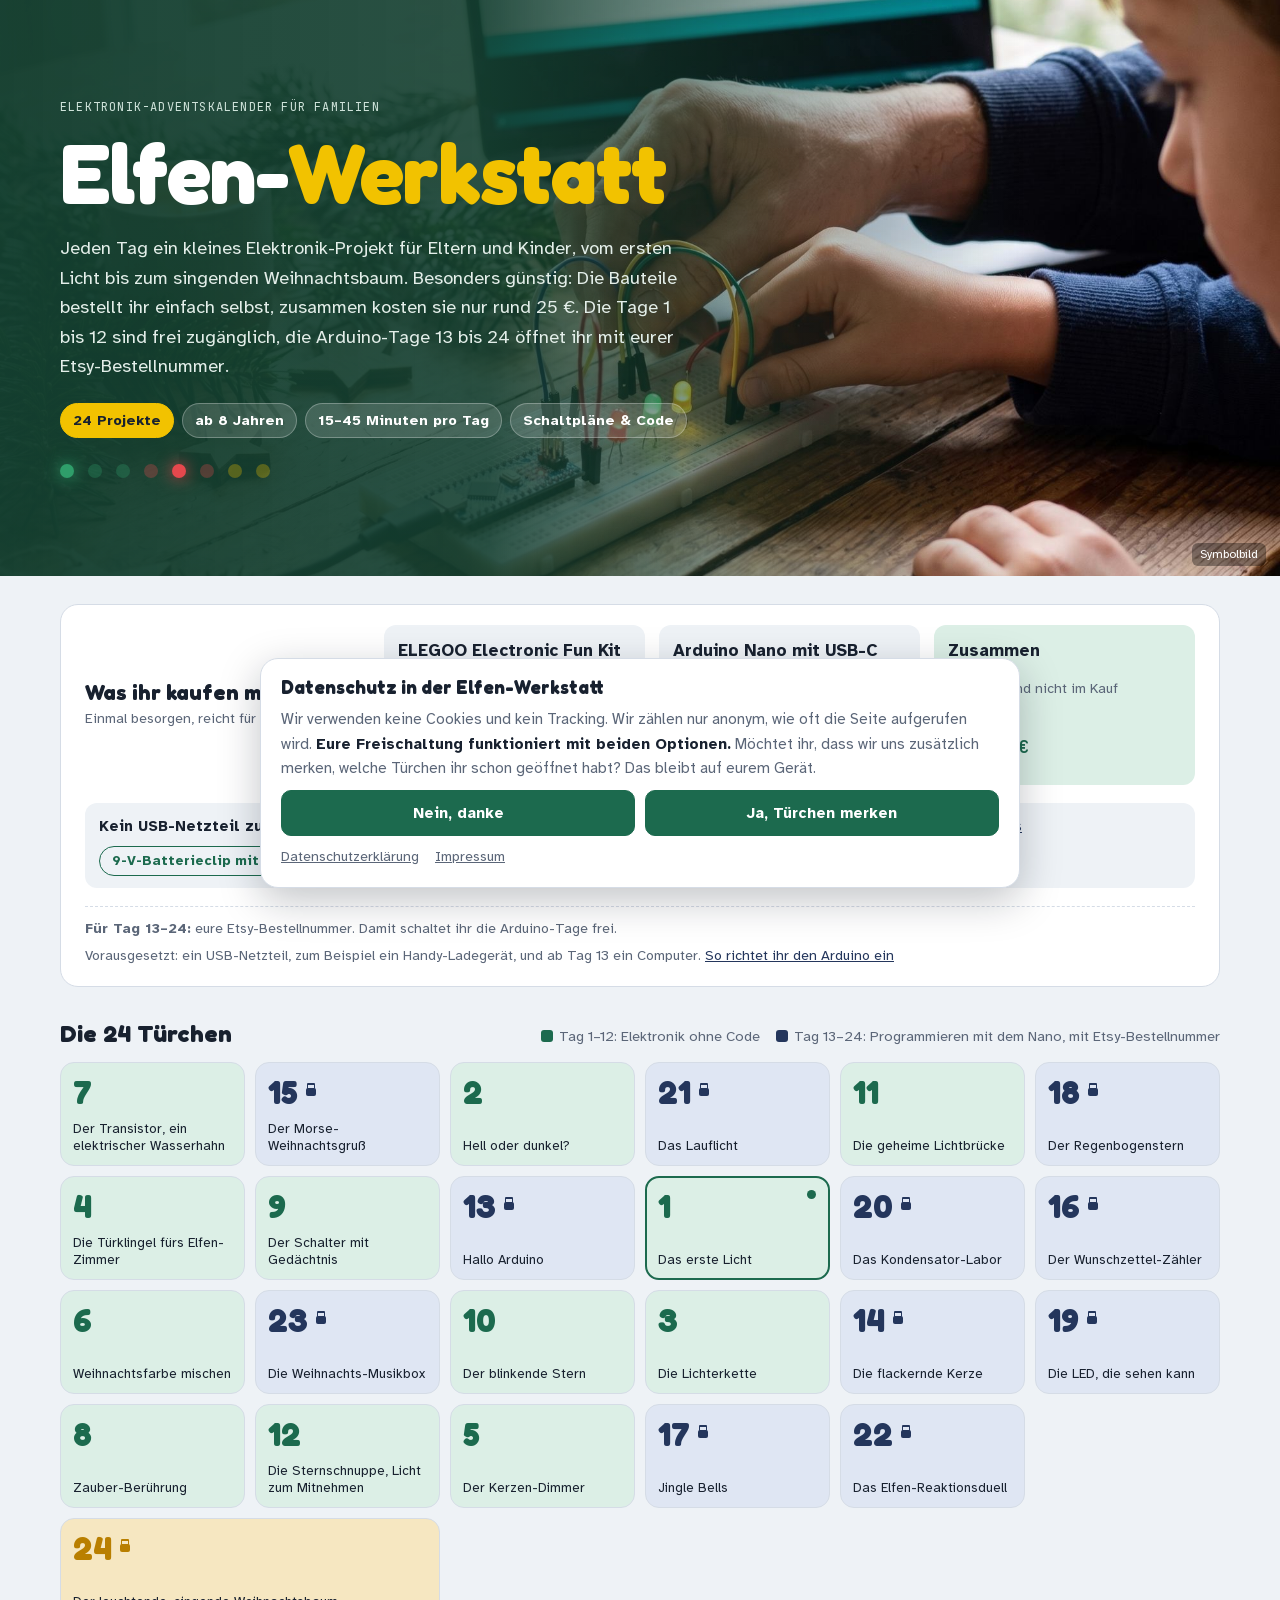
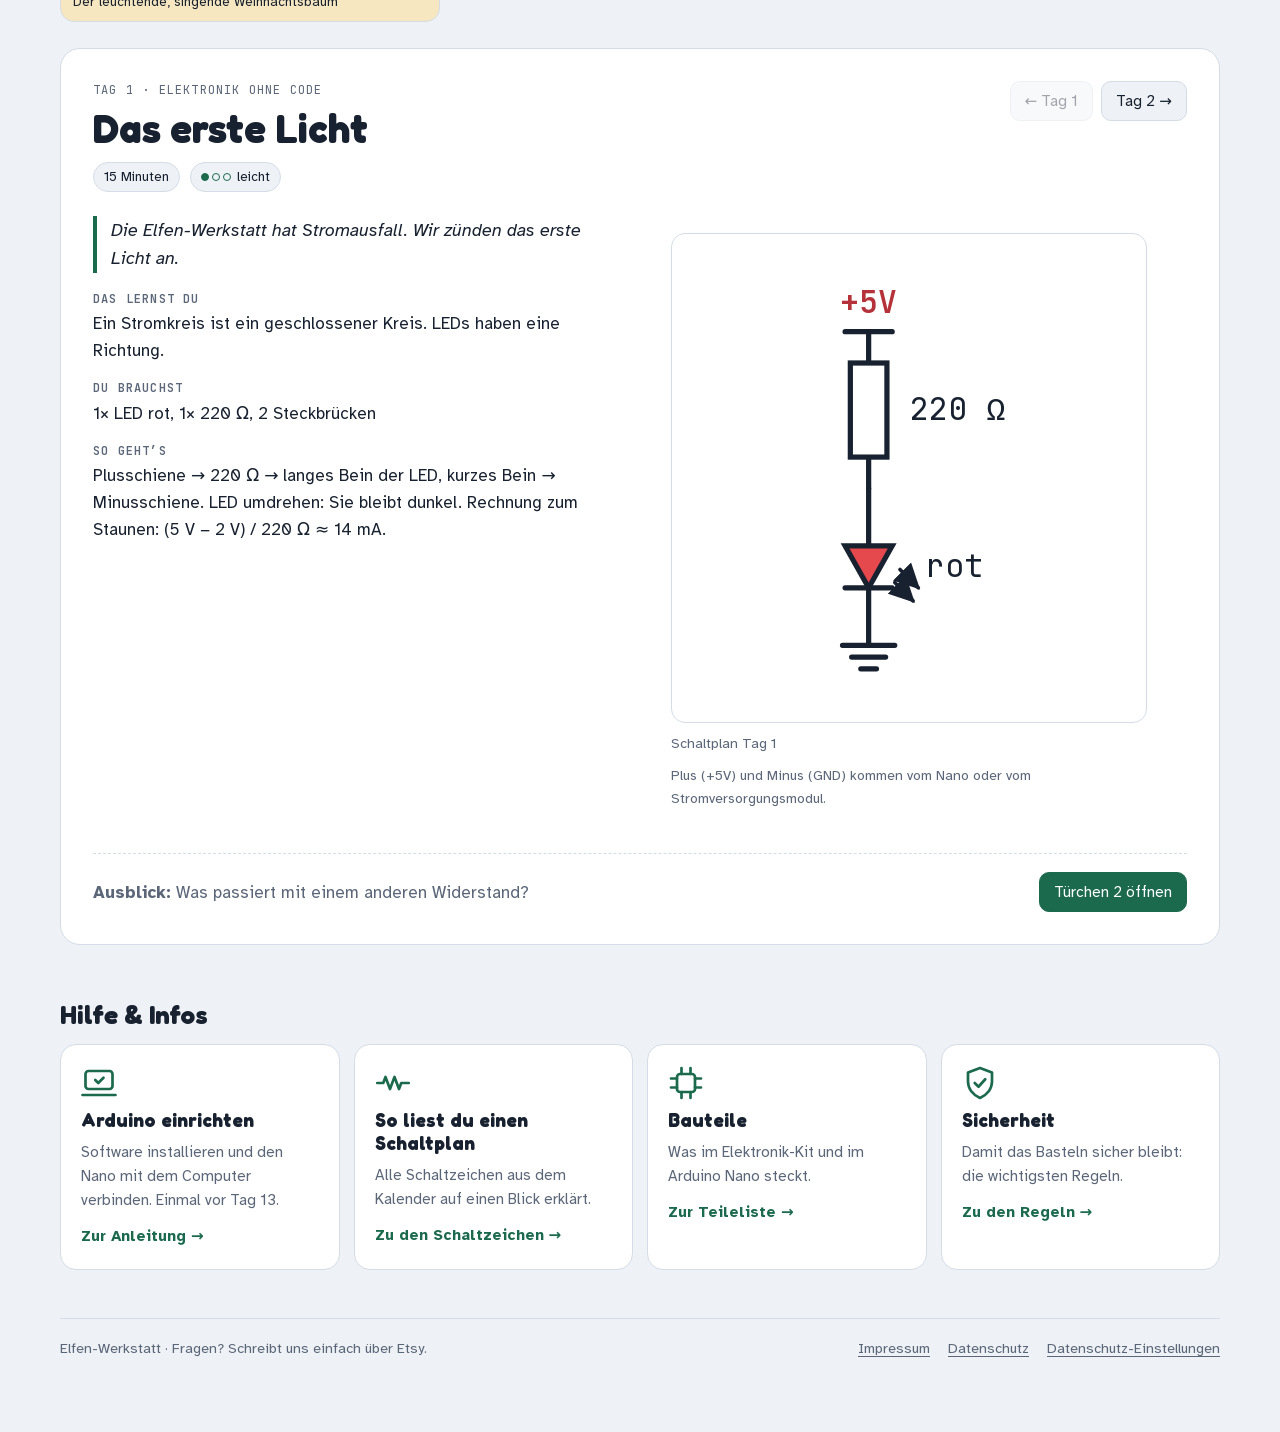
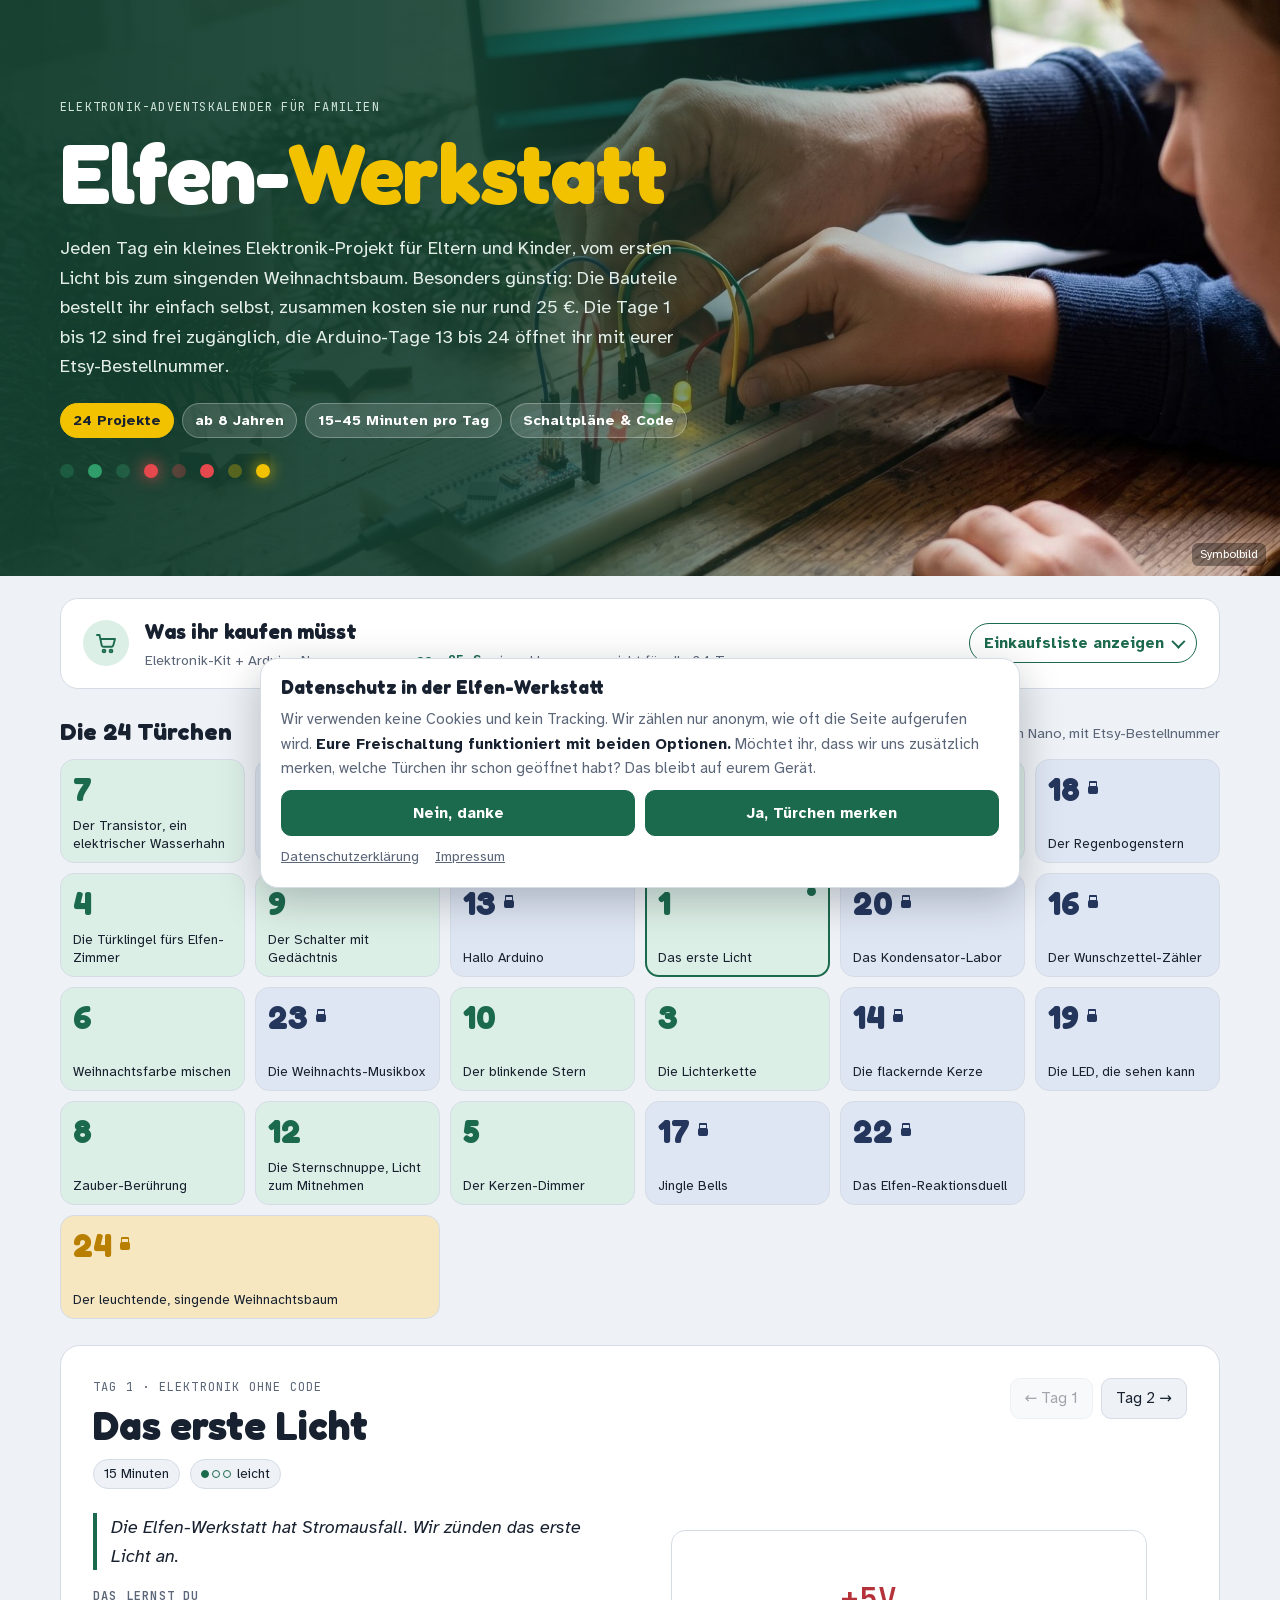
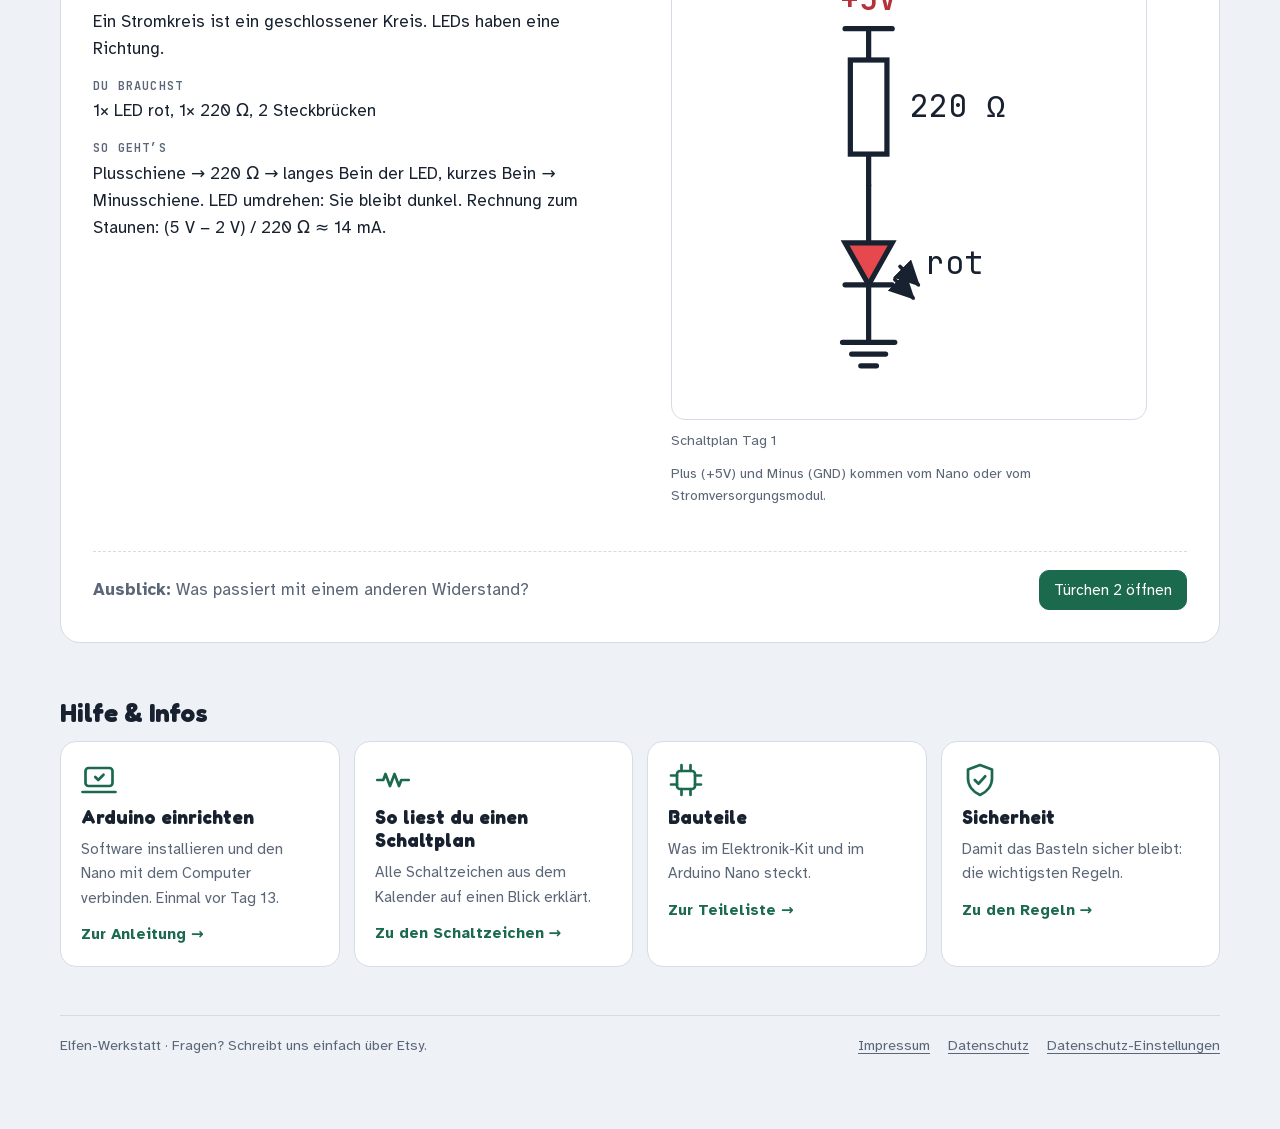
